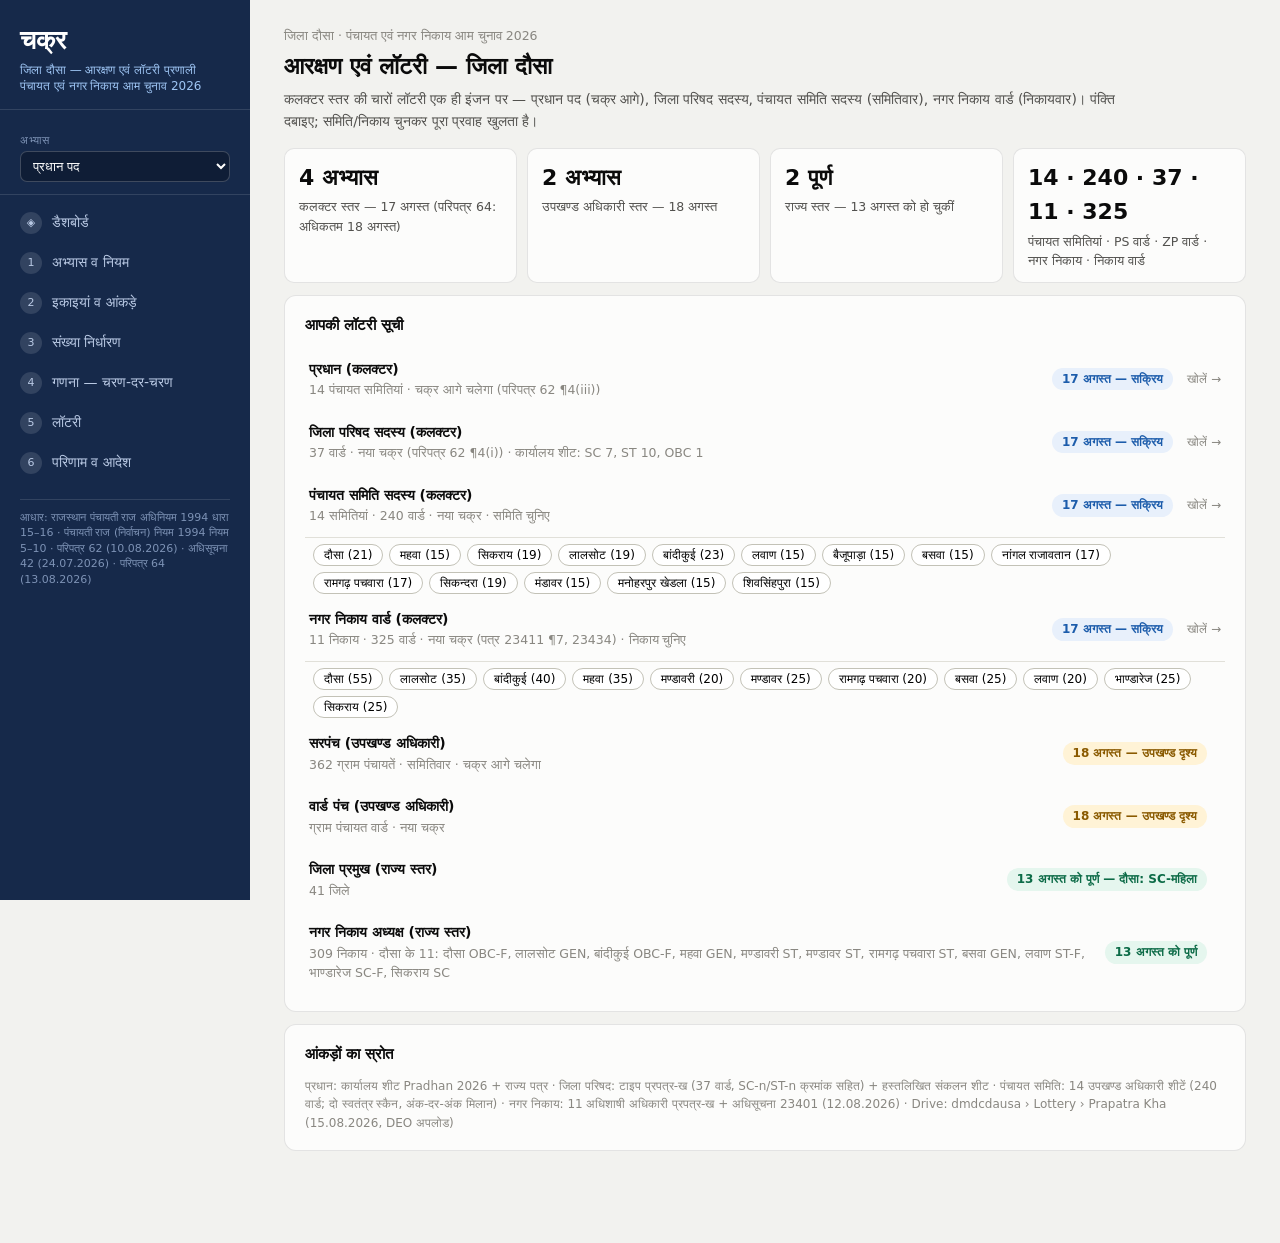
==== index.html @ bc1129dc "चक्र दौसा 2026 — published build v0.6 (mobile layout)" ====
<!DOCTYPE html>
<html lang="hi">
<head>
<meta charset="UTF-8">
<meta name="viewport" content="width=device-width, initial-scale=1.0">
<title>चक्र — जिला दौसा आरक्षण एवं लॉटरी प्रणाली</title>
<!-- build: v0.6 — tree.json (engine/) is the source of rules, declarations and step order; सरपंच tier (SDM, per समिति) with CSV import of the GP roster. Built from v0.5 by build-v0.6.py.
     v0.5 note: four Collector-level exercises on one engine: प्रधान (cycle continues) · जिला परिषद सदस्य · पंचायत समिति सदस्य (per समिति) · नगर निकाय वार्ड (per निकाय). Data block is generated from chakra/data/dausa by mockups/build-v0.5.py. Version deliberately not shown to officers. -->
<style>
  :root{--surface:#fcfcfb;--page:#f2f2ef;--ink:#0b0b0b;--ink2:#52514e;--muted:#898781;--grid:#e1e0d9;--base:#c3c2b7;--ring:rgba(11,11,11,.10);
    --s1:#2a78d6;--s2:#eb6834;--good:#0ca30c;--warn:#fab219;--crit:#d03b3b;--navy:#16294a}
  *{box-sizing:border-box;margin:0;padding:0}
  body{background:var(--page);color:var(--ink);font-family:system-ui,-apple-system,"Segoe UI","Noto Sans Devanagari",sans-serif;font-size:14.5px;line-height:1.55}
  .app{display:grid;grid-template-columns:250px 1fr;min-height:100vh}
  aside{background:var(--navy);color:#dbe7f8;padding:20px 0;position:sticky;top:0;height:100vh;overflow:auto}
  .brand{padding:0 20px 14px;border-bottom:1px solid rgba(255,255,255,.12);margin-bottom:10px}
  .brand .t{font-size:26px;font-weight:800;color:#fff}
  .brand .st{font-size:12px;color:#9ec5f4;margin-top:2px;line-height:1.35}
  .expick{padding:6px 20px 12px;border-bottom:1px solid rgba(255,255,255,.12);margin-bottom:8px}
  .expick label{display:block;font-size:10.5px;letter-spacing:.06em;color:#7d92b5;margin:6px 0 3px}
  .expick select{width:100%;background:#0f1d36;color:#fff;border:1px solid rgba(255,255,255,.2);border-radius:7px;padding:6px 8px;font-size:13px;font-family:inherit}
  .navstep{display:flex;gap:10px;align-items:center;width:100%;text-align:left;background:none;border:none;color:#b9c9e4;padding:9px 20px;font-size:14px;cursor:pointer;font-family:inherit}
  .navstep:hover{background:rgba(255,255,255,.06)}
  .navstep.active{background:rgba(255,255,255,.1);color:#fff;font-weight:650;border-right:3px solid #86b6ef}
  .navstep .num{width:22px;height:22px;border-radius:50%;background:rgba(255,255,255,.12);display:inline-flex;align-items:center;justify-content:center;font-size:11px;flex-shrink:0}
  aside .foot{margin:16px 20px 0;font-size:11px;color:#7d92b5;border-top:1px solid rgba(255,255,255,.12);padding-top:10px;line-height:1.4}
  main{padding:26px 34px 80px;max-width:1220px}
  .crumb{font-size:12.5px;color:var(--muted);margin-bottom:4px}
  h1{font-size:23px;font-weight:750;margin-bottom:4px}
  .pagesub{color:var(--ink2);font-size:14px;margin-bottom:16px;max-width:860px}
  .screen{display:none}.screen.on{display:block}
  .card{background:var(--surface);border:1px solid var(--ring);border-radius:12px;padding:18px 20px;margin:12px 0}
  .cardh{font-weight:700;font-size:15px;margin-bottom:10px;display:flex;align-items:center;gap:8px;flex-wrap:wrap}
  .btn{display:inline-flex;align-items:center;gap:6px;background:var(--navy);color:#fff;border:none;border-radius:8px;padding:9px 16px;font-size:14px;font-weight:600;cursor:pointer;font-family:inherit}
  .btn.sec{background:#fff;color:var(--ink);border:1px solid var(--base)}
  .btn.ghost{background:none;color:var(--muted);border:1px dashed var(--base);font-weight:500;font-size:12.5px;padding:6px 10px}
  .btn:disabled{opacity:.45;cursor:not-allowed}
  .chip{display:inline-block;font-size:12px;font-weight:650;border-radius:999px;padding:2px 10px;white-space:nowrap}
  .chip.ok{background:#e5f6ee;color:#0c6b47}.chip.warn{background:#fff3d6;color:#8a5a00}.chip.err{background:#fdeaea;color:#a32424}.chip.info{background:#e8f0fb;color:#1c5cab}.chip.grey{background:#ececea;color:#52514e}
  .cat{display:inline-block;font-size:11.5px;font-weight:700;border-radius:5px;padding:1px 7px}
  .cat.sc{background:#e8f0fb;color:#1c5cab}.cat.st{background:#e5f6ee;color:#0c6b47}.cat.obc{background:#fdeee5;color:#a63d10}.cat.gen{background:#eef0f2;color:#52514e}
  .cat.f{outline:2px solid #e87ba4;outline-offset:-2px}
  table{border-collapse:collapse;width:100%;font-size:13.5px}
  .tw{overflow-x:auto}
  th{text-align:left;font-size:11.5px;letter-spacing:.03em;color:var(--muted);font-weight:650;padding:8px 8px 5px;border-bottom:1px solid var(--base);white-space:nowrap}
  td{padding:7px 8px;border-bottom:1px solid var(--grid);vertical-align:top;font-variant-numeric:tabular-nums}
  tr:last-child td{border-bottom:none}
  .num{text-align:right;white-space:nowrap}
  td.sent{white-space:normal;min-width:220px;font-size:13px;color:var(--ink2)}
  .tiles{display:grid;grid-template-columns:repeat(auto-fit,minmax(170px,1fr));gap:10px;margin:10px 0}
  .tile{background:var(--surface);border:1px solid var(--ring);border-radius:10px;padding:12px 14px}
  .tile .v{font-size:22px;font-weight:750}.tile .l{font-size:12.5px;color:var(--ink2);margin-top:2px}
  .exrow{display:grid;grid-template-columns:1fr auto auto;gap:14px;align-items:center;padding:11px 4px;border-bottom:1px solid var(--grid);cursor:pointer}
  .exrow:hover{background:#f7f7f4}.exrow:last-child{border-bottom:none}
  .exrow .en{font-weight:650;font-size:14px}.exrow .ed{font-size:12.5px;color:var(--muted)}
  .sub{display:flex;flex-wrap:wrap;gap:6px;margin:6px 0 4px 8px}
  .sub button{background:#fff;border:1px solid var(--base);border-radius:999px;padding:3px 10px;font-size:12px;cursor:pointer;font-family:inherit}
  .sub button:hover{border-color:var(--s1);background:#e8f0fb}
  .grid2{display:grid;grid-template-columns:1fr 1fr;gap:14px}
  @media(max-width:900px){.grid2{grid-template-columns:1fr}}
  .radio{display:flex;gap:8px;flex-wrap:wrap;margin:8px 0}
  .radio label{border:1.5px solid var(--base);border-radius:8px;padding:7px 13px;font-size:13.5px;cursor:pointer;background:#fff}
  .radio input{margin-right:6px}
  .radio label.sel{border-color:var(--s1);background:#e8f0fb;font-weight:650}
  select.body{border:1px solid var(--base);border-radius:7px;padding:7px 10px;font-size:14px;font-family:inherit;min-width:220px;background:#fff}
  .rule{display:grid;grid-template-columns:1fr auto;gap:10px;padding:9px 0;border-bottom:1px solid var(--grid);font-size:14px}
  .rule:last-child{border-bottom:none}
  .rc{font-size:11px;color:var(--s1);font-weight:700;white-space:nowrap;background:#e8f0fb;border-radius:5px;padding:2px 7px;align-self:start}
  .decl{display:grid;grid-template-columns:auto 1fr auto;gap:10px;align-items:start;padding:10px 0;border-bottom:1px solid var(--grid);font-size:14px}
  .decl:last-child{border-bottom:none}
  .decl input{margin-top:4px;width:16px;height:16px}
  .decl .tag{font-size:11px;font-weight:700;border-radius:5px;padding:2px 7px;white-space:nowrap}
  .decl .tag.fixed{background:#e5f6ee;color:#0c6b47}.decl .tag.edit{background:#fff3d6;color:#8a5a00}.decl .tag.flag{background:#fdeaea;color:#a32424}
  .iinfo{display:inline-block;width:16px;height:16px;border-radius:50%;background:#e8f0fb;color:#1c5cab;font-size:11px;font-weight:800;text-align:center;line-height:16px;cursor:help;margin-left:4px}
  .banner{border-radius:10px;padding:12px 16px;font-size:14px;margin:10px 0}
  .banner.warn{background:#fff3d6;border:1px solid #f2d58a}.banner.info{background:#e8f0fb;border:1px solid #c4daf3}.banner.good{background:#e5f6ee;border:1px solid #bfe6d2}.banner.err{background:#fdeaea;border:1px solid #f0bcbc}
  .banner.big{font-size:16px;font-weight:650;padding:16px 20px;border-left:6px solid var(--s2)}
  .three{display:grid;grid-template-columns:1fr 1fr 1fr;gap:10px;margin:8px 0}
  .three .c{background:#fff;border:1px solid var(--ring);border-radius:8px;padding:10px 12px;text-align:center}
  .three .c b{display:block;font-size:22px}
  .three .c small{color:var(--muted)}
  details.calc{margin-top:8px;border-top:1px dashed var(--grid);padding-top:6px}
  details.calc summary{cursor:pointer;color:var(--s1);font-size:13px;font-weight:650;list-style:none}
  details.calc summary::before{content:"▸ "}details.calc[open] summary::before{content:"▾ "}
  table.trace{font-family:ui-monospace,SFMono-Regular,Menlo,monospace;font-size:12.3px;margin-top:8px}
  table.trace th{font-family:inherit}
  table.trace td.sym{font-weight:700;color:#1c5cab;white-space:nowrap}
  table.trace td.val{font-weight:750;text-align:right;white-space:nowrap}
  table.trace td.cl{font-family:system-ui,sans-serif;font-size:11px;color:var(--muted);white-space:nowrap}
  table.trace tr.sec td{background:#f3f3ef;font-family:system-ui,sans-serif;font-weight:700;font-size:11px;color:var(--ink2)}
  .player{display:grid;grid-template-columns:240px 1fr;gap:14px;align-items:start}
  .rail{background:var(--surface);border:1px solid var(--ring);border-radius:12px;padding:8px;position:sticky;top:12px}
  .rail button{display:flex;gap:8px;align-items:center;width:100%;text-align:left;background:none;border:none;padding:8px 10px;border-radius:8px;font-size:13px;color:var(--ink2);cursor:pointer;font-family:inherit}
  .rail button:hover{background:#f3f3ef}
  .rail button.cur{background:#e8f0fb;color:#1c5cab;font-weight:700}
  .rail .sn{width:22px;height:22px;border-radius:50%;background:#ececea;display:inline-flex;align-items:center;justify-content:center;font-size:10.5px;font-weight:700;flex-shrink:0}
  .rail button.cur .sn{background:#1c5cab;color:#fff}
  .rail .grp{font-size:10.5px;letter-spacing:.06em;color:var(--muted);padding:8px 10px 2px}
  .stage{background:var(--surface);border:1px solid var(--ring);border-radius:12px;padding:16px 18px}
  .stage .sh{display:flex;justify-content:space-between;align-items:baseline;gap:12px;flex-wrap:wrap}
  .stage .st1{font-weight:750;font-size:17px}
  .narr{font-size:15px;margin:8px 0 10px;padding:10px 14px;background:#f7f7f4;border-left:4px solid var(--s1);border-radius:0 8px 8px 0}
  .countline{display:flex;gap:16px;flex-wrap:wrap;font-size:13.5px;margin:8px 0 8px}
  .countline b{font-weight:750}
  .legend{display:flex;gap:10px;flex-wrap:wrap;align-items:center;font-size:12.5px;color:var(--ink2);margin:6px 0 10px;padding:8px 10px;border:1px dashed var(--grid);border-radius:8px}
  .legend .lt{font-weight:700;color:var(--muted);font-size:11px}
  .k{display:inline-flex;align-items:center;gap:4px;font-size:12px;font-weight:700;border-radius:5px;padding:2px 8px;white-space:nowrap;margin-right:4px}
  .k.excl{background:#ececea;color:#6b6a65}.k.sc{background:#e8f0fb;color:#1c5cab}.k.st{background:#e5f6ee;color:#0c6b47}.k.obc{background:#fdeee5;color:#a63d10}
  .k.w{background:#fbe9f0;color:#a12d5a}.k.w2{background:#fff;color:#a12d5a;border:1.5px dashed #a12d5a}.k.conf{background:#fff3d6;color:#8a5a00}.k.gen{background:#eef0f2;color:#52514e}.k.play{background:#fff;color:#52514e;border:1px solid var(--base)}
  tr.s-excl td{opacity:.42}tr.s-excl td.sent{opacity:1;color:var(--muted)}
  tr.s-sc td{background:#e8f0fb}tr.s-st td{background:#e5f6ee}tr.s-obc td{background:#fdeee5}tr.s-w td{background:#fbe9f0}tr.s-conf td{background:#fff3d6}
  td.hl{outline:2px solid var(--crit);outline-offset:-2px;border-radius:4px}
  .navbtns{display:flex;gap:10px;justify-content:space-between;margin:10px 0}
  .r8box{border:1px solid #f2d58a;background:#fff8e6;border-radius:10px;padding:10px 14px;margin:8px 0}
  .r8box p{font-size:14.5px;margin:4px 0}
  .collapse{font-size:13px;color:var(--muted);padding:8px;background:#f7f7f4;border-radius:8px;margin-top:6px}
  .drawcard{border:1px solid var(--ring);border-left:5px solid var(--s2);border-radius:0 12px 12px 0;background:var(--surface);padding:16px 18px;margin:12px 0}
  .drawcard.donecard{border-left-color:var(--good)}.drawcard.locked{opacity:.55}
  .drawh{display:flex;justify-content:space-between;align-items:baseline;gap:10px;flex-wrap:wrap}
  .drawh .dt{font-weight:750;font-size:16px}
  .pool{display:flex;flex-wrap:wrap;gap:8px;margin:8px 0}
  .chit{border:1.5px dashed var(--base);border-radius:8px;padding:8px 13px;font-size:14px;background:#fffdf5;cursor:pointer;font-family:inherit}
  .chit:hover{border-color:var(--s2);background:#fff3d6}
  .chit.drawn{border-style:solid;border-color:var(--good);background:#e5f6ee;font-weight:700;cursor:default}
  .chit.gone{opacity:.4;cursor:default}.chit:disabled{cursor:default}
  .undo{font-size:12px;color:var(--ink2);background:none;border:1px solid var(--base);border-radius:6px;padding:3px 8px;cursor:pointer;font-family:inherit}
  .order{background:#fff;border:1px solid var(--grid);border-radius:8px;padding:22px 26px;font-size:14px;line-height:1.85;margin:10px 0}
  .order h4{text-align:center;font-size:15px;margin-bottom:2px}.order .oc{text-align:center;font-size:12.5px;color:var(--ink2);margin-bottom:12px}
  td.pend{background:repeating-linear-gradient(135deg,#f0efec,#f0efec 6px,#fafaf8 6px,#fafaf8 12px);color:#6b6a65;font-style:italic}
  .stepbtns{display:flex;gap:10px;margin-top:18px}
  .mini{font-size:12px;color:var(--muted)}
  .toast{position:fixed;bottom:22px;right:22px;background:var(--navy);color:#fff;border-radius:10px;padding:11px 18px;font-size:13.5px;opacity:0;transition:opacity .25s;pointer-events:none;max-width:380px}
  .toast.on{opacity:1}
  input[type=number]{border:1px solid var(--base);border-radius:7px;padding:6px 9px;font-size:14px;width:74px;font-family:inherit;font-variant-numeric:tabular-nums}
  .qgrid{display:grid;grid-template-columns:repeat(auto-fit,minmax(200px,1fr));gap:12px}
  .qcat{border:1px solid var(--ring);border-radius:10px;padding:12px 14px;background:#fff}
  .qcat .qh{font-weight:700;font-size:14px;margin-bottom:8px}
  .qcat .qr{display:flex;justify-content:space-between;align-items:center;margin:6px 0;font-size:13px;color:var(--ink2);gap:8px}
  .rankcell{font-weight:700;color:#1c5cab}
  @media print{aside,.stepbtns,.btn,.navbtns,.rail{display:none!important}.app{display:block}main{padding:10px}td.pend{-webkit-print-color-adjust:exact;print-color-adjust:exact}}
  /* MOBILE-CSS */
  @media (max-width: 900px){
    .app{display:block}
    aside{position:static;height:auto;padding:12px 0 6px}
    aside .brand{padding:0 14px 8px}
    aside .foot{display:none}
    .expick{display:flex;gap:8px;padding:6px 14px 8px;flex-wrap:wrap}
    .expick label{display:none}
    .expick select{width:auto;flex:1;min-width:140px}
    .navstep{display:inline-flex;width:auto;padding:6px 10px;font-size:13px}
    .navstep .num{width:18px;height:18px;font-size:10px}
    main{padding:14px 12px 60px;max-width:none}
    h1{font-size:19px}
    .player{grid-template-columns:1fr}
    .rail{position:static;display:flex;overflow-x:auto;gap:4px;padding:6px}
    .rail .grp{display:none}
    .rail button{white-space:nowrap;padding:6px 8px;font-size:12px}
    .grid2,.three{grid-template-columns:1fr}
    .tiles{grid-template-columns:1fr 1fr}
    table{font-size:12.5px}
    .drawh .dt{font-size:14.5px}
    .chit{padding:8px 10px;font-size:13px}
    .navbtns{gap:6px}
  }
</style>
</head>
<body>
<div class="app">
<aside>
  <div class="brand"><div class="t">चक्र</div><div class="st">जिला दौसा — आरक्षण एवं लॉटरी प्रणाली<br>पंचायत एवं नगर निकाय आम चुनाव 2026</div></div>
  <div class="expick">
    <label>अभ्यास</label><select id="tierSel"></select>
    <label id="bodyLbl">निकाय / समिति</label><select id="bodySel"></select>
  </div>
  <button class="navstep" data-s="dash"><span class="num">◈</span>डैशबोर्ड</button>
  <button class="navstep" data-s="setup"><span class="num">1</span>अभ्यास व नियम</button>
  <button class="navstep" data-s="units"><span class="num">2</span>इकाइयां व आंकड़े</button>
  <button class="navstep" data-s="quota"><span class="num">3</span>संख्या निर्धारण</button>
  <button class="navstep" data-s="compute"><span class="num">4</span>गणना — चरण-दर-चरण</button>
  <button class="navstep" data-s="lottery"><span class="num">5</span>लॉटरी</button>
  <button class="navstep" data-s="order"><span class="num">6</span>परिणाम व आदेश</button>
  <div class="foot" id="foot"></div>
</aside>
<main>

<!-- ═══ डैशबोर्ड ═══ -->
<section class="screen on" id="s-dash">
  <div class="crumb">जिला दौसा · पंचायत एवं नगर निकाय आम चुनाव 2026</div>
  <h1>आरक्षण एवं लॉटरी — जिला दौसा</h1>
  <p class="pagesub">कलक्टर स्तर की चारों लॉटरी एक ही इंजन पर — प्रधान पद (चक्र आगे), जिला परिषद सदस्य, पंचायत समिति सदस्य (समितिवार), नगर निकाय वार्ड (निकायवार)। पंक्ति दबाइए; समिति/निकाय चुनकर पूरा प्रवाह खुलता है।</p>
  <div class="tiles">
    <div class="tile"><div class="v">4 अभ्यास</div><div class="l">कलक्टर स्तर — 17 अगस्त (परिपत्र 64: अधिकतम 18 अगस्त)</div></div>
    <div class="tile"><div class="v">2 अभ्यास</div><div class="l">उपखण्ड अधिकारी स्तर — 18 अगस्त</div></div>
    <div class="tile"><div class="v">2 पूर्ण</div><div class="l">राज्य स्तर — 13 अगस्त को हो चुकीं</div></div>
    <div class="tile"><div class="v" id="tileCounts">—</div><div class="l">पंचायत समितियां · PS वार्ड · ZP वार्ड · नगर निकाय · निकाय वार्ड</div></div>
  </div>
  <div class="card"><div class="cardh">आपकी लॉटरी सूची</div><div id="exlist"></div></div>
  <div class="card"><div class="cardh">आंकड़ों का स्रोत</div>
    <div class="mini" id="srcNote"></div>
  </div>
</section>

<!-- ═══ अभ्यास व नियम ═══ -->
<section class="screen" id="s-setup">
  <div class="crumb" data-crumb></div>
  <h1>1 · अभ्यास व लागू नियम</h1>
  <p class="pagesub">अभ्यास चुनिए। लागू नियम नीचे हैं; जहां नियम मौन है वहां अधिकारी की पुष्टि आवश्यक है।</p>
  <div class="grid2">
    <div class="card"><div class="cardh">अभ्यास</div>
      <div class="radio" id="tierRadio"></div>
      <div id="bodyPick" style="margin-top:8px"></div>
      <div class="mini" id="exMeta" style="margin-top:8px"></div>
    </div>
    <div class="card"><div class="cardh">इस अभ्यास पर लागू नियम</div><div id="ruleList"></div></div>
  </div>
  <div class="card"><div class="cardh">अधिकारी की पुष्टि <span class="chip warn">जहां नियम मौन है, वहां अधिकारी की लिखित व्याख्या कार्यवाही में छपती है</span></div>
    <div id="declList"></div>
    <div class="mini" style="margin-top:8px" id="declNote"></div>
  </div>
  <div class="stepbtns"><button class="btn" id="goUnits" data-go="units" disabled>आगे बढ़ें → इकाइयां व आंकड़े</button></div>
</section>

<!-- ═══ इकाइयां ═══ -->
<section class="screen" id="s-units">
  <div class="crumb" data-crumb></div>
  <h1 id="unitsH1">2 · इकाइयां</h1>
  <p class="pagesub" id="unitsSub"></p>
  <div class="card">
    <div class="legend" id="unitsLegend"></div>
    <div id="importPanel"></div><div class="tw"><table id="unitsTable"></table></div>
  </div>
  <div class="card"><div class="cardh">डेटा जांच <span id="valsum"></span></div><div id="valbanner"></div>
    <details class="calc"><summary>तकनीकी जांच देखें</summary><div id="valrows"></div></details></div>
  <div class="stepbtns"><button class="btn" data-go="quota">आगे बढ़ें → संख्या निर्धारण</button></div>
</section>

<!-- ═══ संख्या ═══ -->
<section class="screen" id="s-quota">
  <div class="crumb" data-crumb></div>
  <h1>3 · संख्या निर्धारण</h1>
  <p class="pagesub" id="quotaSub"></p>
  <div id="qbanner"></div>
  <div class="card"><div class="cardh" id="qInHead">मिलान हेतु प्राप्त संख्याएं (यदि हों)</div>
    <div class="qgrid" id="qInputs"></div></div>
  <div class="card"><div class="cardh" id="qTableHead">पदों का वर्गीकरण — नियम से</div>
    <div class="tw"><table id="qtable"></table></div>
    <div id="qnotes"></div>
  </div>
  <div class="stepbtns"><button class="btn" data-go="compute">गणना देखें → चरण-दर-चरण</button></div>
</section>

<!-- ═══ गणना ═══ -->
<section class="screen" id="s-compute">
  <div class="crumb" data-crumb></div>
  <h1>4 · गणना — हर चरण में एक नियम</h1>
  <p class="pagesub">हर चरण में एक नियम लगता है; हर पंक्ति के सामने उसकी स्थिति।</p>
  <div class="player">
    <div class="rail" id="rail"></div>
    <div>
      <div class="navbtns"><button class="btn sec" id="prevStep">◂ पिछला</button><label class="mini"><input type="checkbox" id="auditAll"> सभी चरणों में गणना विस्तार खुला रखें (ऑडिट)</label><button class="btn sec" id="nextStep">अगला ▸</button></div>
      <div class="stage" id="stage"></div>
      <div class="navbtns"><button class="btn sec" id="prevStep2">◂ पिछला</button><button class="btn sec" id="nextStep2">अगला ▸</button></div>
    </div>
  </div>
  <div class="stepbtns"><button class="btn" data-go="lottery">चिट सूचियां फ़्रीज़ करें → लॉटरी</button></div>
</section>

<!-- ═══ लॉटरी ═══ -->
<section class="screen" id="s-lottery">
  <div class="crumb" data-crumb></div>
  <h1>5 · लॉटरी</h1>
  <p class="pagesub" id="lotSub">निकली हुई पर्ची दबाइए। क्रम: पहले OBC, फिर महिला पद।</p>
  <div class="banner info" id="lotBanner"></div>
  <div class="card"><div class="cardh">लॉटरी दिवस सामग्री</div>
    <div style="display:flex;gap:10px;flex-wrap:wrap;align-items:center">
      <button class="btn sec" data-toast="हर चिट सूची की क्रमांकित पर्चियां">🖨 पर्चियां छापें</button>
      <button class="btn sec" id="noticeBtn">✉ सूचना</button>
      <button class="btn sec" data-toast="कार्यवाही विवरण — अधिकारी की पुष्टियां, उपस्थिति, विडियोग्राफी सहित">📋 कार्यवाही प्रारूप</button>
      <span style="flex:1"></span>
      <button class="btn ghost" id="resetDraws">अभ्यास रीसेट (टाइप कर पुष्टि)</button>
    </div></div>
  <div id="drawArea"></div>
  <div class="stepbtns"><button class="btn" id="toOrder" data-go="order" disabled>सभी लॉटरी दर्ज → परिणाम</button></div>
</section>

<!-- ═══ आदेश ═══ -->
<section class="screen" id="s-order">
  <div class="crumb" data-crumb></div>
  <h1>6 · परिणाम व आदेश</h1>
  <div id="orderBanner"></div>
  <div class="card"><div class="cardh">वर्गवार सार <span id="orderStatus"></span></div><div class="tw"><table id="catTable"></table></div></div>
  <div class="card"><div class="cardh" id="resHead">आरक्षण परिणाम</div><div class="tw"><table id="resultTable"></table></div><div class="mini">धारीदार = लॉटरी बाकी।</div></div>
  <div class="card"><div class="cardh">प्रारूप आदेश (स्वतः तैयार)</div><div class="order" id="orderText"></div>
    <div style="display:flex;gap:10px;flex-wrap:wrap">
      <button class="btn sec" id="printBtn">🖨 छापें / PDF</button>
      <button class="btn sec" data-toast="परिणाम तालिका प्रपत्र में">⬇ Excel</button>
      <button class="btn sec" data-toast="ऑडिट फ़ाइल — इनपुट, गणना, सूचियां, पुष्टियां, लॉटरी लॉग">⬇ ऑडिट फ़ाइल</button>
    </div></div>
</section>
</main></div>
<div class="toast" id="toast"></div>

<script>
"use strict";
/* ═══ DATA — generated by build-v0.5.py from chakra/data/dausa (cell-faithful from the office sheets; do not hand-edit) ═══ */
/*DATA-BEGIN*/
const DATA = {"sources":"प्रधान: कार्यालय शीट Pradhan 2026 + राज्य पत्र · जिला परिषद: टाइप प्रपत्र-ख (37 वार्ड, SC-n/ST-n क्रमांक सहित) + हस्तलिखित संकलन शीट · पंचायत समिति: 14 उपखण्ड अधिकारी शीटें (240 वार्ड; दो स्वतंत्र स्कैन, अंक-दर-अंक मिलान) · नगर निकाय: 11 अधिशाषी अधिकारी प्रपत्र-ख + अधिसूचना 23401 (12.08.2026) · Drive: dmdcdausa › Lottery › Prapatra Kha (15.08.2026, DEO अपलोड)","pradhan":{"years":[1995,2000,2005,2010,2015,2020],"units":[{"id":1,"n":"दौसा","est":1995,"w":21,"pop":135610,"sc":30548,"st":31674,"h":["OBC-F","ST","SC","OBC-F","SC","GEN"]},{"id":2,"n":"महवा","est":1995,"w":15,"pop":78642,"sc":19978,"st":19513,"h":["SC","GEN-F","OBC","ST","GEN","GEN-F"]},{"id":3,"n":"सिकराय","est":1995,"w":19,"pop":125361,"sc":24760,"st":41949,"h":["GEN","SC","ST-F","GEN","OBC-F","GEN-F"]},{"id":4,"n":"लालसोट","est":1995,"w":19,"pop":127342,"sc":31261,"st":34931,"h":["ST","OBC-F","GEN-F","SC","GEN-F","GEN"]},{"id":5,"n":"बांदीकुई","est":1995,"w":23,"pop":147970,"sc":27142,"st":18665,"h":["GEN-F","GEN","GEN","GEN-F","ST-F","GEN-F"]},{"id":6,"n":"लवाण","est":2015,"w":15,"pop":48697,"sc":14453,"st":11540,"h":["X","X","X","X","ST","SC-F"]},{"id":7,"n":"बैजूपाड़ा","est":2020,"w":15,"pop":56907,"sc":10004,"st":29388,"h":["X","X","X","X","X","OBC"]},{"id":8,"n":"बसवा","est":2020,"w":15,"pop":66220,"sc":11736,"st":19087,"h":["X","X","X","X","X","GEN"]},{"id":9,"n":"नांगल राजावतान","est":2020,"w":17,"pop":104983,"sc":21147,"st":57053,"h":["X","X","X","X","X","ST"]},{"id":10,"n":"रामगढ़ पचवारा","est":2020,"w":17,"pop":106707,"sc":20495,"st":53290,"h":["X","X","X","X","X","ST-F"]},{"id":11,"n":"सिकन्दरा","est":2020,"w":19,"pop":119185,"sc":29677,"st":17311,"h":["X","X","X","X","X","SC"]},{"id":12,"n":"मंडावर","est":2025,"w":15,"pop":50889,"sc":10812,"st":17302,"h":["X","X","X","X","X","X"]},{"id":13,"n":"मनोहरपुर खेडला","est":2025,"w":15,"pop":74233,"sc":19633,"st":11911,"h":["X","X","X","X","X","X"]},{"id":14,"n":"शिवसिंहपुरा","est":2025,"w":15,"pop":62289,"sc":12568,"st":34558,"h":["X","X","X","X","X","X"]}],"quota":{"sc":2,"st":4,"obc":1,"scW":1,"stW":2,"obcW":0,"genW":3}},"zp":{"wards":[{"no":1,"pop":32969,"sc":6905,"st":5220,"scp":20.94,"stp":15.83,"rk":{}},{"no":2,"pop":35587,"sc":11840,"st":7395,"scp":33.27,"stp":20.78,"rk":{"sc":"SC-1"}},{"no":3,"pop":38501,"sc":7081,"st":19277,"scp":18.39,"stp":50.07,"rk":{"st":"ST-8"}},{"no":4,"pop":34225,"sc":7943,"st":19039,"scp":23.21,"stp":55.63,"rk":{"st":"ST-4"}},{"no":5,"pop":30326,"sc":6023,"st":15927,"scp":19.86,"stp":52.52,"rk":{"st":"ST-5"}},{"no":6,"pop":35974,"sc":6830,"st":18324,"scp":18.99,"stp":50.94,"rk":{"st":"ST-7"}},{"no":7,"pop":34261,"sc":8095,"st":15312,"scp":23.63,"stp":44.69,"rk":{"st":"ST-10"}},{"no":8,"pop":29500,"sc":5583,"st":17562,"scp":18.93,"stp":59.53,"rk":{"st":"ST-2"}},{"no":9,"pop":30596,"sc":9145,"st":12468,"scp":29.89,"stp":40.75,"rk":{"sc":"SC-2"}},{"no":10,"pop":29148,"sc":5870,"st":12026,"scp":20.14,"stp":41.26,"rk":{}},{"no":11,"pop":30273,"sc":7972,"st":7185,"scp":26.33,"stp":23.73,"rk":{"sc":"SC-5"}},{"no":12,"pop":35853,"sc":7164,"st":4936,"scp":19.98,"stp":13.77,"rk":{}},{"no":13,"pop":40407,"sc":7642,"st":19039,"scp":18.91,"stp":47.12,"rk":{"st":"ST-9"}},{"no":14,"pop":37710,"sc":7282,"st":19547,"scp":19.31,"stp":51.84,"rk":{"st":"ST-6"}},{"no":15,"pop":40208,"sc":8715,"st":4218,"scp":21.67,"stp":10.49,"rk":{}},{"no":16,"pop":32713,"sc":7976,"st":6662,"scp":24.38,"stp":20.36,"rk":{}},{"no":17,"pop":33312,"sc":7683,"st":9816,"scp":23.06,"stp":29.47,"rk":{}},{"no":18,"pop":35979,"sc":8454,"st":1945,"scp":23.5,"stp":5.41,"rk":{}},{"no":19,"pop":37189,"sc":9999,"st":9053,"scp":26.89,"stp":24.34,"rk":{"sc":"SC-4"}},{"no":20,"pop":35153,"sc":7200,"st":4226,"scp":20.48,"stp":12.02,"rk":{}},{"no":21,"pop":37032,"sc":7135,"st":9602,"scp":19.27,"stp":25.93,"rk":{}},{"no":22,"pop":35064,"sc":8447,"st":12685,"scp":24.09,"stp":36.18,"rk":{}},{"no":23,"pop":28171,"sc":5126,"st":16920,"scp":18.2,"stp":60.06,"rk":{"st":"ST-1"}},{"no":24,"pop":43623,"sc":12161,"st":2219,"scp":27.88,"stp":5.09,"rk":{"sc":"SC-3"}},{"no":25,"pop":37039,"sc":9224,"st":9692,"scp":24.9,"stp":26.17,"rk":{}},{"no":26,"pop":29968,"sc":7525,"st":10419,"scp":25.11,"stp":34.77,"rk":{}},{"no":27,"pop":34788,"sc":8947,"st":6502,"scp":25.72,"stp":18.69,"rk":{"sc":"SC-6"}},{"no":28,"pop":38101,"sc":9717,"st":14057,"scp":25.5,"stp":36.89,"rk":{"sc":"SC-7"}},{"no":29,"pop":35121,"sc":6738,"st":11424,"scp":19.19,"stp":32.53,"rk":{}},{"no":30,"pop":31471,"sc":4229,"st":17966,"scp":13.44,"stp":57.09,"rk":{"st":"ST-3"}},{"no":31,"pop":36370,"sc":5705,"st":10059,"scp":15.69,"stp":27.66,"rk":{}},{"no":32,"pop":32395,"sc":4558,"st":2806,"scp":14.07,"stp":8.66,"rk":{}},{"no":33,"pop":39150,"sc":9834,"st":3201,"scp":25.12,"stp":8.18,"rk":{}},{"no":34,"pop":39101,"sc":6425,"st":8484,"scp":16.43,"stp":21.7,"rk":{}},{"no":35,"pop":39616,"sc":7028,"st":4645,"scp":17.74,"stp":11.73,"rk":{}},{"no":36,"pop":38118,"sc":7214,"st":14392,"scp":18.93,"stp":37.76,"rk":{}},{"no":37,"pop":40023,"sc":8799,"st":13922,"scp":21.98,"stp":34.78,"rk":{}}],"totals":{"pop":1305035,"sc":284214,"st":398172,"note":"टाइप शीट का योग (पृष्ठ 2); हस्तलिखित संकलन शीट (पृष्ठ 3–4) में वार्ड 15/16/21/35/37 सुधार सहित वही योग"},"sheet":{"sc":7,"scOpen":4,"scW":3,"st":10,"stOpen":5,"stW":5,"obc":1,"obcOpen":1,"obcW":0,"gen":19,"genOpen":10,"genW":9},"notes":["हस्तलिखित संकलन शीट (पृष्ठ 3–4) में वार्ड 15 (44186→40208, SC 9520→8715, ST 4232→4218), 16 (32703→32713), 21 (33054→37032, SC 6330→7135, ST 9588→9602), 35 (SC 7071→7028), 37 (40033→40023) हाथ से सुधारे गए; टाइप शीट में सुधरे अंक हैं","वार्ड 32 SC: टाइप शीट 4558 (14.07% ✓), हस्तलिखित शीट 4515 — टाइप शीट का योग 284214 = महायोग, इसलिए 4558 लिया; किसी सूची पर प्रभाव नहीं (SC सूची में क्रम ~30)","शीर्षक: SC 7 (4/3), ST 10 (5/5), OBC 1 (1/0), सामान्य 19 (10/9) — महिला-योग 17; नियम 6(2)/7(9) से 19 (सामान्य-म 11): स्क्रीन 3 पर मिलान"]},"ps":[{"id":"PS-01","n":"दौसा","wards":[{"no":1,"pop":7213,"sc":1372,"st":511,"scp":19.02,"stp":7.08},{"no":2,"pop":4332,"sc":1966,"st":1198,"scp":45.38,"stp":27.65},{"no":3,"pop":7167,"sc":431,"st":2374,"scp":6.01,"stp":33.12},{"no":4,"pop":4954,"sc":625,"st":1390,"scp":12.62,"stp":28.06},{"no":5,"pop":7510,"sc":1909,"st":1752,"scp":25.42,"stp":23.33},{"no":6,"pop":6559,"sc":1712,"st":538,"scp":26.1,"stp":8.2},{"no":7,"pop":5279,"sc":1695,"st":211,"scp":32.11,"stp":4.0},{"no":8,"pop":7752,"sc":1629,"st":1726,"scp":21.01,"stp":22.27},{"no":9,"pop":5086,"sc":899,"st":1430,"scp":17.68,"stp":28.12},{"no":10,"pop":6528,"sc":1812,"st":2473,"scp":27.76,"stp":37.88},{"no":11,"pop":5260,"sc":833,"st":30,"scp":15.84,"stp":0.57},{"no":12,"pop":5022,"sc":624,"st":3178,"scp":12.43,"stp":63.28},{"no":13,"pop":7466,"sc":1934,"st":696,"scp":25.9,"stp":9.32},{"no":14,"pop":8369,"sc":2025,"st":339,"scp":24.2,"stp":4.05},{"no":15,"pop":5698,"sc":1204,"st":3520,"scp":21.13,"stp":61.78},{"no":16,"pop":6270,"sc":1304,"st":2756,"scp":20.8,"stp":43.96},{"no":17,"pop":6579,"sc":2083,"st":625,"scp":31.66,"stp":9.5},{"no":18,"pop":6977,"sc":2175,"st":259,"scp":31.17,"stp":3.71},{"no":19,"pop":7934,"sc":2060,"st":1180,"scp":25.96,"stp":14.87},{"no":20,"pop":8564,"sc":1313,"st":2831,"scp":15.33,"stp":33.06},{"no":21,"pop":5091,"sc":943,"st":2657,"scp":18.52,"stp":52.19}],"totals":{"pop":135610,"sc":30548,"st":31674,"note":"शीट की Total पंक्ति = प्रधान इकाई-सूची"}},{"id":"PS-02","n":"महवा","wards":[{"no":1,"pop":5185,"sc":1458,"st":688,"scp":28.12,"stp":13.27},{"no":2,"pop":4751,"sc":1647,"st":947,"scp":34.67,"stp":19.93},{"no":3,"pop":4310,"sc":999,"st":2671,"scp":23.18,"stp":61.97},{"no":4,"pop":7825,"sc":1488,"st":472,"scp":19.02,"stp":6.03},{"no":5,"pop":4408,"sc":1041,"st":2074,"scp":23.62,"stp":47.05},{"no":6,"pop":6429,"sc":1752,"st":0,"scp":27.25,"stp":0.0},{"no":7,"pop":4003,"sc":1797,"st":524,"scp":44.89,"stp":13.09},{"no":8,"pop":5518,"sc":1293,"st":2338,"scp":23.43,"stp":42.37},{"no":9,"pop":3904,"sc":907,"st":2340,"scp":23.23,"stp":59.94},{"no":10,"pop":4996,"sc":878,"st":1551,"scp":17.57,"stp":31.04},{"no":11,"pop":5246,"sc":1573,"st":831,"scp":29.98,"stp":15.84},{"no":12,"pop":4623,"sc":687,"st":1329,"scp":14.86,"stp":28.75},{"no":13,"pop":5196,"sc":952,"st":236,"scp":18.32,"stp":4.54},{"no":14,"pop":6018,"sc":2009,"st":1783,"scp":33.38,"stp":29.63},{"no":15,"pop":6230,"sc":1497,"st":1729,"scp":24.03,"stp":27.75}],"totals":{"pop":78642,"sc":19978,"st":19513,"note":"शीट की Total पंक्ति = प्रधान इकाई-सूची"}},{"id":"PS-03","n":"सिकराय","wards":[{"no":1,"pop":6685,"sc":1422,"st":851,"scp":21.27,"stp":12.73},{"no":2,"pop":5045,"sc":1428,"st":1464,"scp":28.31,"stp":29.02},{"no":3,"pop":13712,"sc":2513,"st":421,"scp":18.33,"stp":3.07},{"no":4,"pop":3079,"sc":698,"st":2105,"scp":22.67,"stp":68.37},{"no":5,"pop":4629,"sc":1307,"st":2421,"scp":28.24,"stp":52.3},{"no":6,"pop":3899,"sc":324,"st":3159,"scp":8.31,"stp":81.02},{"no":7,"pop":6980,"sc":2139,"st":3456,"scp":30.64,"stp":49.51},{"no":8,"pop":6325,"sc":1162,"st":2507,"scp":18.37,"stp":39.64},{"no":9,"pop":10315,"sc":916,"st":871,"scp":8.88,"stp":8.44},{"no":10,"pop":7888,"sc":803,"st":5693,"scp":10.18,"stp":72.17},{"no":11,"pop":5329,"sc":1092,"st":2824,"scp":20.49,"stp":52.99},{"no":12,"pop":6038,"sc":1960,"st":14,"scp":32.46,"stp":0.23},{"no":13,"pop":3315,"sc":642,"st":1402,"scp":19.37,"stp":42.29},{"no":14,"pop":8528,"sc":1100,"st":4450,"scp":12.9,"stp":52.18},{"no":15,"pop":4871,"sc":819,"st":3496,"scp":16.81,"stp":71.77},{"no":16,"pop":7934,"sc":1686,"st":3559,"scp":21.25,"stp":44.86},{"no":17,"pop":8880,"sc":2883,"st":2630,"scp":32.47,"stp":29.62},{"no":18,"pop":5001,"sc":1377,"st":0,"scp":27.53,"stp":0.0},{"no":19,"pop":6908,"sc":489,"st":626,"scp":7.08,"stp":9.06}],"totals":{"pop":125361,"sc":24760,"st":41949,"note":"शीट की Total पंक्ति = प्रधान इकाई-सूची"}},{"id":"PS-04","n":"लालसोट","wards":[{"no":1,"pop":13342,"sc":3730,"st":52,"scp":27.96,"stp":0.39},{"no":2,"pop":5700,"sc":2172,"st":586,"scp":38.11,"stp":10.28},{"no":3,"pop":8231,"sc":2081,"st":4403,"scp":25.28,"stp":53.49},{"no":4,"pop":8254,"sc":3366,"st":2826,"scp":40.78,"stp":34.24},{"no":5,"pop":5806,"sc":1299,"st":1143,"scp":22.37,"stp":19.69},{"no":6,"pop":9057,"sc":3244,"st":3208,"scp":35.82,"stp":35.42},{"no":7,"pop":7577,"sc":1560,"st":3020,"scp":20.59,"stp":39.86},{"no":8,"pop":4933,"sc":1254,"st":2659,"scp":25.42,"stp":53.9},{"no":9,"pop":4886,"sc":930,"st":2450,"scp":19.03,"stp":50.14},{"no":10,"pop":7540,"sc":1083,"st":2552,"scp":14.36,"stp":33.85},{"no":11,"pop":4212,"sc":1043,"st":1345,"scp":24.76,"stp":31.93},{"no":12,"pop":5982,"sc":1779,"st":1582,"scp":29.74,"stp":26.45},{"no":13,"pop":6881,"sc":1282,"st":1861,"scp":18.63,"stp":27.05},{"no":14,"pop":6309,"sc":1670,"st":1961,"scp":26.47,"stp":31.08},{"no":15,"pop":6121,"sc":1334,"st":399,"scp":21.79,"stp":6.52},{"no":16,"pop":6064,"sc":682,"st":742,"scp":11.25,"stp":12.24},{"no":17,"pop":4325,"sc":496,"st":1340,"scp":11.47,"stp":30.98},{"no":18,"pop":8005,"sc":1365,"st":1579,"scp":17.05,"stp":19.73},{"no":19,"pop":4117,"sc":891,"st":1223,"scp":21.64,"stp":29.71}],"totals":{"pop":127342,"sc":31261,"st":34931,"note":"शीट की Total पंक्ति = प्रधान इकाई-सूची"}},{"id":"PS-05","n":"बांदीकुई","wards":[{"no":1,"pop":5444,"sc":612,"st":3051,"scp":11.24,"stp":56.04},{"no":2,"pop":6587,"sc":1747,"st":1612,"scp":26.52,"stp":24.47},{"no":3,"pop":6172,"sc":2474,"st":1456,"scp":40.08,"stp":23.59},{"no":4,"pop":7517,"sc":1197,"st":2273,"scp":15.92,"stp":30.24},{"no":5,"pop":9456,"sc":1770,"st":706,"scp":18.72,"stp":7.47},{"no":6,"pop":5487,"sc":311,"st":8,"scp":5.67,"stp":0.15},{"no":7,"pop":6691,"sc":1867,"st":537,"scp":27.9,"stp":8.03},{"no":8,"pop":6478,"sc":1528,"st":1131,"scp":23.59,"stp":17.46},{"no":9,"pop":5381,"sc":532,"st":45,"scp":9.89,"stp":0.84},{"no":10,"pop":5938,"sc":1179,"st":55,"scp":19.86,"stp":0.93},{"no":11,"pop":6896,"sc":2420,"st":473,"scp":35.09,"stp":6.86},{"no":12,"pop":6311,"sc":1465,"st":449,"scp":23.21,"stp":7.11},{"no":13,"pop":4753,"sc":601,"st":40,"scp":12.64,"stp":0.84},{"no":14,"pop":7122,"sc":972,"st":164,"scp":13.65,"stp":2.3},{"no":15,"pop":8675,"sc":2046,"st":21,"scp":23.59,"stp":0.24},{"no":16,"pop":5142,"sc":100,"st":45,"scp":1.94,"stp":0.88},{"no":17,"pop":6345,"sc":500,"st":133,"scp":7.88,"stp":2.1},{"no":18,"pop":5898,"sc":1133,"st":1423,"scp":19.21,"stp":24.13},{"no":19,"pop":7936,"sc":1376,"st":289,"scp":17.34,"stp":3.64},{"no":20,"pop":6154,"sc":662,"st":2306,"scp":10.76,"stp":37.47},{"no":21,"pop":5923,"sc":907,"st":576,"scp":15.31,"stp":9.72},{"no":22,"pop":5989,"sc":984,"st":1579,"scp":16.43,"stp":26.37},{"no":23,"pop":5675,"sc":759,"st":293,"scp":13.37,"stp":5.16}],"totals":{"pop":147970,"sc":27142,"st":18665,"note":"शीट की Total पंक्ति = प्रधान इकाई-सूची"}},{"id":"PS-06","n":"लवाण","wards":[{"no":1,"pop":2315,"sc":131,"st":718,"scp":5.66,"stp":31.02},{"no":2,"pop":3375,"sc":442,"st":1986,"scp":13.1,"stp":58.84},{"no":3,"pop":2549,"sc":618,"st":274,"scp":24.24,"stp":10.75},{"no":4,"pop":3506,"sc":458,"st":465,"scp":13.06,"stp":13.26},{"no":5,"pop":2392,"sc":716,"st":1351,"scp":29.93,"stp":56.48},{"no":6,"pop":3000,"sc":391,"st":2190,"scp":13.03,"stp":73.0},{"no":7,"pop":2828,"sc":363,"st":338,"scp":12.84,"stp":11.95},{"no":8,"pop":2315,"sc":690,"st":192,"scp":29.81,"stp":8.29},{"no":9,"pop":2178,"sc":1284,"st":137,"scp":58.95,"stp":6.29},{"no":10,"pop":4048,"sc":1495,"st":906,"scp":36.93,"stp":22.38},{"no":11,"pop":2390,"sc":627,"st":710,"scp":26.23,"stp":29.71},{"no":12,"pop":4254,"sc":2032,"st":203,"scp":47.77,"stp":4.77},{"no":13,"pop":3752,"sc":2200,"st":338,"scp":58.64,"stp":9.01},{"no":14,"pop":4812,"sc":1569,"st":306,"scp":32.61,"stp":6.36},{"no":15,"pop":4983,"sc":1437,"st":1426,"scp":28.84,"stp":28.62}],"totals":{"pop":48697,"sc":14453,"st":11540,"note":"शीट की Total पंक्ति = प्रधान इकाई-सूची"}},{"id":"PS-07","n":"बैजूपाड़ा","wards":[{"no":1,"pop":3778,"sc":572,"st":1613,"scp":15.14,"stp":42.69},{"no":2,"pop":3167,"sc":1092,"st":1116,"scp":34.48,"stp":35.24},{"no":3,"pop":5026,"sc":772,"st":2821,"scp":15.36,"stp":56.13},{"no":4,"pop":3925,"sc":828,"st":2302,"scp":21.1,"stp":58.65},{"no":5,"pop":2916,"sc":543,"st":1572,"scp":18.62,"stp":53.91},{"no":6,"pop":3719,"sc":515,"st":1961,"scp":13.85,"stp":52.73},{"no":7,"pop":4313,"sc":1024,"st":1460,"scp":23.74,"stp":33.85},{"no":8,"pop":4558,"sc":561,"st":1953,"scp":12.31,"stp":42.85},{"no":9,"pop":4093,"sc":860,"st":2195,"scp":21.01,"stp":53.63},{"no":10,"pop":3909,"sc":426,"st":2387,"scp":10.9,"stp":61.06},{"no":11,"pop":2918,"sc":292,"st":2079,"scp":10.01,"stp":71.25},{"no":12,"pop":4262,"sc":244,"st":3048,"scp":5.73,"stp":71.52},{"no":13,"pop":2392,"sc":50,"st":2023,"scp":2.09,"stp":84.57},{"no":14,"pop":3977,"sc":1009,"st":1737,"scp":25.37,"stp":43.68},{"no":15,"pop":3954,"sc":1216,"st":1121,"scp":30.75,"stp":28.35}],"totals":{"pop":56907,"sc":10004,"st":29388,"note":"शीट की Total पंक्ति = प्रधान इकाई-सूची"}},{"id":"PS-08","n":"बसवा","wards":[{"no":1,"pop":2995,"sc":709,"st":1097,"scp":23.67,"stp":36.63},{"no":2,"pop":4350,"sc":859,"st":900,"scp":19.75,"stp":20.69},{"no":3,"pop":5194,"sc":1036,"st":1244,"scp":19.95,"stp":23.95},{"no":4,"pop":5622,"sc":775,"st":389,"scp":13.79,"stp":6.92},{"no":5,"pop":5879,"sc":1240,"st":2044,"scp":21.09,"stp":34.77},{"no":6,"pop":3509,"sc":265,"st":2233,"scp":7.55,"stp":63.64},{"no":7,"pop":4725,"sc":1264,"st":1636,"scp":26.75,"stp":34.62},{"no":8,"pop":2583,"sc":451,"st":553,"scp":17.46,"stp":21.41},{"no":9,"pop":2649,"sc":300,"st":346,"scp":11.33,"stp":13.06},{"no":10,"pop":4515,"sc":987,"st":1410,"scp":21.86,"stp":31.23},{"no":11,"pop":2613,"sc":455,"st":34,"scp":17.41,"stp":1.3},{"no":12,"pop":2691,"sc":590,"st":88,"scp":21.92,"stp":3.27},{"no":13,"pop":4795,"sc":624,"st":709,"scp":13.01,"stp":14.79},{"no":14,"pop":6567,"sc":1606,"st":938,"scp":24.46,"stp":14.28},{"no":15,"pop":7533,"sc":575,"st":5466,"scp":7.63,"stp":72.56}],"totals":{"pop":66220,"sc":11736,"st":19087,"note":"शीट की Total पंक्ति = प्रधान इकाई-सूची"}},{"id":"PS-09","n":"नांगल राजावतान","wards":[{"no":1,"pop":8078,"sc":2557,"st":2941,"scp":31.65,"stp":36.41},{"no":2,"pop":4823,"sc":1052,"st":3065,"scp":21.81,"stp":63.55},{"no":3,"pop":9590,"sc":2197,"st":4621,"scp":22.91,"stp":48.19},{"no":4,"pop":6075,"sc":543,"st":4480,"scp":8.94,"stp":73.74},{"no":5,"pop":7822,"sc":981,"st":5292,"scp":12.54,"stp":67.66},{"no":6,"pop":6649,"sc":1589,"st":3105,"scp":23.9,"stp":46.7},{"no":7,"pop":5466,"sc":1395,"st":3571,"scp":25.52,"stp":65.33},{"no":8,"pop":7003,"sc":887,"st":5028,"scp":12.67,"stp":71.8},{"no":9,"pop":4212,"sc":759,"st":3303,"scp":18.02,"stp":78.42},{"no":10,"pop":4209,"sc":953,"st":3175,"scp":22.64,"stp":75.43},{"no":11,"pop":4974,"sc":648,"st":2373,"scp":13.03,"stp":47.71},{"no":12,"pop":4550,"sc":764,"st":3105,"scp":16.79,"stp":68.24},{"no":13,"pop":7507,"sc":1355,"st":4038,"scp":18.05,"stp":53.79},{"no":14,"pop":7373,"sc":1655,"st":165,"scp":22.45,"stp":2.24},{"no":15,"pop":4866,"sc":984,"st":2681,"scp":20.22,"stp":55.1},{"no":16,"pop":5783,"sc":1409,"st":2130,"scp":24.36,"stp":36.83},{"no":17,"pop":6003,"sc":1419,"st":3980,"scp":23.64,"stp":66.3}],"totals":{"pop":104983,"sc":21147,"st":57053,"note":"शीट की Total पंक्ति = प्रधान इकाई-सूची"}},{"id":"PS-10","n":"रामगढ़ पचवारा","wards":[{"no":1,"pop":6702,"sc":367,"st":4525,"scp":5.48,"stp":67.52},{"no":2,"pop":5781,"sc":1232,"st":2647,"scp":21.31,"stp":45.79},{"no":3,"pop":6324,"sc":1510,"st":2513,"scp":23.88,"stp":39.74},{"no":4,"pop":6246,"sc":1393,"st":3487,"scp":22.3,"stp":55.83},{"no":5,"pop":8103,"sc":1696,"st":4054,"scp":20.93,"stp":50.03},{"no":6,"pop":5678,"sc":1229,"st":2597,"scp":21.64,"stp":45.74},{"no":7,"pop":5753,"sc":882,"st":3853,"scp":15.33,"stp":66.97},{"no":8,"pop":7906,"sc":2321,"st":2986,"scp":29.36,"stp":37.77},{"no":9,"pop":2445,"sc":431,"st":1700,"scp":17.63,"stp":69.53},{"no":10,"pop":5440,"sc":1076,"st":787,"scp":19.78,"stp":14.47},{"no":11,"pop":8087,"sc":1006,"st":3886,"scp":12.44,"stp":48.05},{"no":12,"pop":7546,"sc":1264,"st":4076,"scp":16.75,"stp":54.02},{"no":13,"pop":8983,"sc":1544,"st":5604,"scp":17.19,"stp":62.38},{"no":14,"pop":6054,"sc":947,"st":3174,"scp":15.64,"stp":52.43},{"no":15,"pop":6513,"sc":1671,"st":2697,"scp":25.66,"stp":41.41},{"no":16,"pop":4225,"sc":195,"st":3684,"scp":4.62,"stp":87.2},{"no":17,"pop":4921,"sc":1731,"st":1020,"scp":35.18,"stp":20.73}],"totals":{"pop":106707,"sc":20495,"st":53290,"note":"शीट की Total पंक्ति = प्रधान इकाई-सूची"}},{"id":"PS-11","n":"सिकन्दरा","wards":[{"no":1,"pop":5186,"sc":1420,"st":1368,"scp":27.38,"stp":26.38},{"no":2,"pop":6360,"sc":579,"st":2960,"scp":9.1,"stp":46.54},{"no":3,"pop":7471,"sc":2065,"st":1347,"scp":27.64,"stp":18.03},{"no":4,"pop":8860,"sc":2943,"st":2754,"scp":33.22,"stp":31.08},{"no":5,"pop":5055,"sc":994,"st":118,"scp":19.66,"stp":2.33},{"no":6,"pop":8605,"sc":2207,"st":310,"scp":25.65,"stp":3.6},{"no":7,"pop":5524,"sc":1491,"st":152,"scp":26.99,"stp":2.75},{"no":8,"pop":7530,"sc":1711,"st":3397,"scp":22.72,"stp":45.11},{"no":9,"pop":6915,"sc":3221,"st":1905,"scp":46.58,"stp":27.55},{"no":10,"pop":3209,"sc":945,"st":0,"scp":29.45,"stp":0.0},{"no":11,"pop":6164,"sc":1570,"st":915,"scp":25.47,"stp":14.84},{"no":12,"pop":6133,"sc":2646,"st":240,"scp":43.14,"stp":3.91},{"no":13,"pop":7410,"sc":1781,"st":107,"scp":24.04,"stp":1.44},{"no":14,"pop":6125,"sc":911,"st":1387,"scp":14.87,"stp":22.64},{"no":15,"pop":3978,"sc":805,"st":14,"scp":20.24,"stp":0.35},{"no":16,"pop":4451,"sc":1641,"st":69,"scp":36.87,"stp":1.55},{"no":17,"pop":13108,"sc":1388,"st":268,"scp":10.59,"stp":2.04},{"no":18,"pop":4074,"sc":531,"st":0,"scp":13.03,"stp":0.0},{"no":19,"pop":3027,"sc":828,"st":0,"scp":27.35,"stp":0.0}],"totals":{"pop":119185,"sc":29677,"st":17311,"note":"शीट की Total पंक्ति = प्रधान इकाई-सूची"}},{"id":"PS-12","n":"मंडावर","wards":[{"no":1,"pop":2589,"sc":499,"st":1344,"scp":19.27,"stp":51.91},{"no":2,"pop":2569,"sc":642,"st":922,"scp":24.99,"stp":35.89},{"no":3,"pop":4046,"sc":1081,"st":2386,"scp":26.72,"stp":58.97},{"no":4,"pop":3426,"sc":549,"st":1726,"scp":16.02,"stp":50.38},{"no":5,"pop":2722,"sc":924,"st":479,"scp":33.95,"stp":17.6},{"no":6,"pop":3471,"sc":450,"st":2075,"scp":12.96,"stp":59.78},{"no":7,"pop":3119,"sc":677,"st":1461,"scp":21.71,"stp":46.84},{"no":8,"pop":4534,"sc":1731,"st":407,"scp":38.18,"stp":8.98},{"no":9,"pop":3180,"sc":536,"st":305,"scp":16.86,"stp":9.59},{"no":10,"pop":3577,"sc":1373,"st":1704,"scp":38.38,"stp":47.64},{"no":11,"pop":4789,"sc":279,"st":918,"scp":5.83,"stp":19.17},{"no":12,"pop":3565,"sc":1097,"st":879,"scp":30.77,"stp":24.66},{"no":13,"pop":2644,"sc":197,"st":1470,"scp":7.45,"stp":55.6},{"no":14,"pop":3477,"sc":678,"st":42,"scp":19.5,"stp":1.21},{"no":15,"pop":3181,"sc":99,"st":1184,"scp":3.11,"stp":37.22}],"totals":{"pop":50889,"sc":10812,"st":17302,"note":"शीट की Total पंक्ति = प्रधान इकाई-सूची"}},{"id":"PS-13","n":"मनोहरपुर खेडला","wards":[{"no":1,"pop":4694,"sc":1063,"st":570,"scp":22.65,"stp":12.14},{"no":2,"pop":3920,"sc":718,"st":1,"scp":18.32,"stp":0.03},{"no":3,"pop":5928,"sc":1713,"st":1752,"scp":28.9,"stp":29.55},{"no":4,"pop":4946,"sc":1471,"st":43,"scp":29.74,"stp":0.87},{"no":5,"pop":5227,"sc":1153,"st":6,"scp":22.06,"stp":0.11},{"no":6,"pop":6023,"sc":1409,"st":4,"scp":23.39,"stp":0.07},{"no":7,"pop":5774,"sc":1883,"st":0,"scp":32.61,"stp":0.0},{"no":8,"pop":5093,"sc":1640,"st":13,"scp":32.2,"stp":0.26},{"no":9,"pop":5166,"sc":1162,"st":401,"scp":22.49,"stp":7.76},{"no":10,"pop":4560,"sc":1991,"st":79,"scp":43.66,"stp":1.73},{"no":11,"pop":4337,"sc":554,"st":2858,"scp":12.77,"stp":65.9},{"no":12,"pop":3221,"sc":1417,"st":142,"scp":43.99,"stp":4.41},{"no":13,"pop":4128,"sc":1448,"st":3,"scp":35.08,"stp":0.07},{"no":14,"pop":6994,"sc":961,"st":4605,"scp":13.74,"stp":65.84},{"no":15,"pop":4222,"sc":1050,"st":1434,"scp":24.87,"stp":33.96}],"totals":{"pop":74233,"sc":19633,"st":11911,"note":"शीट की Total पंक्ति = प्रधान इकाई-सूची"}},{"id":"PS-14","n":"शिवसिंहपुरा","wards":[{"no":1,"pop":4670,"sc":507,"st":3442,"scp":10.86,"stp":73.7},{"no":2,"pop":4806,"sc":1309,"st":1502,"scp":27.24,"stp":31.25},{"no":3,"pop":2061,"sc":193,"st":1755,"scp":9.36,"stp":85.15},{"no":4,"pop":4196,"sc":1237,"st":1927,"scp":29.48,"stp":45.92},{"no":5,"pop":5496,"sc":1377,"st":2736,"scp":25.05,"stp":49.78},{"no":6,"pop":3822,"sc":514,"st":2770,"scp":13.45,"stp":72.48},{"no":7,"pop":3234,"sc":569,"st":1978,"scp":17.59,"stp":61.16},{"no":8,"pop":4238,"sc":773,"st":2777,"scp":18.24,"stp":65.53},{"no":9,"pop":6063,"sc":1197,"st":3199,"scp":19.74,"stp":52.76},{"no":10,"pop":3955,"sc":946,"st":1934,"scp":23.92,"stp":48.9},{"no":11,"pop":2692,"sc":207,"st":2168,"scp":7.69,"stp":80.53},{"no":12,"pop":4228,"sc":1062,"st":2270,"scp":25.12,"stp":53.69},{"no":13,"pop":3177,"sc":924,"st":1206,"scp":29.08,"stp":37.96},{"no":14,"pop":3995,"sc":600,"st":1723,"scp":15.02,"stp":43.13},{"no":15,"pop":5656,"sc":1153,"st":3171,"scp":20.39,"stp":56.06}],"totals":{"pop":62289,"sc":12568,"st":34558,"note":"शीट की Total पंक्ति = प्रधान इकाई-सूची"}}],"ulb":[{"id":"ULB-01","n":"दौसा","type":"परिषद","adhyaksh":"OBC-F","cycle":"परिसीमन में वार्ड-संख्या व सीमाएं बदलीं (नगर परिषद, 55 वार्ड) — पत्र 23411 ¶7, ¶10; पत्र 23434 ¶7","state":{"sc":11,"scW":4,"st":6,"stW":2,"obc":9,"obcW":3,"gen":29,"genW":10,"wards":55},"sheet":{"sc":8,"scW":2,"st":6,"stW":1,"obc":11,"obcW":3,"gen":30,"genW":9},"wards":[{"no":1,"pop":1998,"sc":357,"st":452,"scp":17.87,"stp":22.62},{"no":2,"pop":2001,"sc":325,"st":91,"scp":16.24,"stp":4.55},{"no":3,"pop":1940,"sc":617,"st":178,"scp":31.8,"stp":9.18},{"no":4,"pop":1641,"sc":203,"st":269,"scp":12.37,"stp":16.39},{"no":5,"pop":1726,"sc":175,"st":163,"scp":10.14,"stp":9.44},{"no":6,"pop":1770,"sc":98,"st":51,"scp":5.54,"stp":2.88},{"no":7,"pop":1927,"sc":30,"st":25,"scp":1.56,"stp":1.3},{"no":8,"pop":1805,"sc":448,"st":155,"scp":24.82,"stp":8.59},{"no":9,"pop":1753,"sc":145,"st":854,"scp":8.27,"stp":48.72},{"no":10,"pop":2015,"sc":267,"st":372,"scp":13.25,"stp":18.46},{"no":11,"pop":1778,"sc":358,"st":1274,"scp":20.13,"stp":71.65},{"no":12,"pop":1755,"sc":59,"st":1220,"scp":3.36,"stp":69.52},{"no":13,"pop":1662,"sc":476,"st":660,"scp":28.64,"stp":39.71},{"no":14,"pop":1866,"sc":21,"st":19,"scp":1.13,"stp":1.02},{"no":15,"pop":1871,"sc":0,"st":21,"scp":0.0,"stp":1.12},{"no":16,"pop":1670,"sc":188,"st":52,"scp":11.26,"stp":3.11},{"no":17,"pop":1677,"sc":95,"st":0,"scp":5.66,"stp":0.0},{"no":18,"pop":1825,"sc":395,"st":84,"scp":21.64,"stp":4.6},{"no":19,"pop":1613,"sc":43,"st":141,"scp":2.67,"stp":8.74},{"no":20,"pop":1901,"sc":165,"st":112,"scp":8.68,"stp":5.89},{"no":21,"pop":1626,"sc":218,"st":119,"scp":13.41,"stp":7.32},{"no":22,"pop":1893,"sc":539,"st":668,"scp":28.47,"stp":35.29},{"no":23,"pop":1653,"sc":13,"st":35,"scp":0.79,"stp":2.12},{"no":24,"pop":1854,"sc":684,"st":19,"scp":36.89,"stp":1.02},{"no":25,"pop":1973,"sc":65,"st":1,"scp":3.29,"stp":0.05},{"no":26,"pop":1956,"sc":206,"st":9,"scp":10.53,"stp":0.46},{"no":27,"pop":1896,"sc":46,"st":18,"scp":2.43,"stp":0.95},{"no":28,"pop":1747,"sc":124,"st":14,"scp":7.1,"stp":0.8},{"no":29,"pop":1726,"sc":802,"st":15,"scp":46.47,"stp":0.87},{"no":30,"pop":1768,"sc":328,"st":25,"scp":18.55,"stp":1.41},{"no":31,"pop":1829,"sc":192,"st":208,"scp":10.5,"stp":11.37},{"no":32,"pop":1813,"sc":606,"st":429,"scp":33.43,"stp":23.66},{"no":33,"pop":1615,"sc":137,"st":375,"scp":8.48,"stp":23.22},{"no":34,"pop":1681,"sc":315,"st":170,"scp":18.74,"stp":10.11},{"no":35,"pop":1626,"sc":486,"st":25,"scp":29.89,"stp":1.54},{"no":36,"pop":1728,"sc":69,"st":75,"scp":3.99,"stp":4.34},{"no":37,"pop":1924,"sc":1787,"st":0,"scp":92.88,"stp":0.0},{"no":38,"pop":1706,"sc":783,"st":1,"scp":45.9,"stp":0.06},{"no":39,"pop":1672,"sc":33,"st":11,"scp":1.97,"stp":0.66},{"no":40,"pop":1613,"sc":9,"st":8,"scp":0.56,"stp":0.5},{"no":41,"pop":1926,"sc":459,"st":96,"scp":23.83,"stp":4.98},{"no":42,"pop":1983,"sc":734,"st":10,"scp":37.01,"stp":0.5},{"no":43,"pop":1720,"sc":718,"st":0,"scp":41.74,"stp":0.0},{"no":44,"pop":1627,"sc":71,"st":5,"scp":4.36,"stp":0.31},{"no":45,"pop":1691,"sc":171,"st":4,"scp":10.11,"stp":0.24},{"no":46,"pop":1732,"sc":1048,"st":12,"scp":60.51,"stp":0.69},{"no":47,"pop":1668,"sc":919,"st":80,"scp":55.1,"stp":4.8},{"no":48,"pop":1650,"sc":207,"st":668,"scp":12.55,"stp":40.48},{"no":49,"pop":1830,"sc":272,"st":186,"scp":14.86,"stp":10.16},{"no":50,"pop":1733,"sc":1030,"st":159,"scp":59.43,"stp":9.17},{"no":51,"pop":1734,"sc":1030,"st":159,"scp":59.4,"stp":9.17},{"no":52,"pop":1663,"sc":374,"st":424,"scp":22.49,"stp":25.5},{"no":53,"pop":1659,"sc":116,"st":270,"scp":6.99,"stp":16.27},{"no":54,"pop":1644,"sc":315,"st":241,"scp":19.16,"stp":14.66},{"no":55,"pop":1626,"sc":581,"st":233,"scp":35.73,"stp":14.33}],"totals":{"pop":97379,"sc":19952,"st":10965,"note":"वार्ड-योग = प्रपत्र-ख शीर्षक"},"notes":["प्रपत्र-ख शीर्षक की वर्गवार संख्या (SC 8, ST 6, OBC 11, सामान्य 30) अधिसूचना 23401 (SC 11, ST 6, OBC 9, सामान्य 29) से भिन्न — अधिसूचना मान्य (स्क्रीन 3 पर मिलान)"]},{"id":"ULB-02","n":"लालसोट","type":"परिषद","adhyaksh":"GEN","cycle":"113-सूची पर था, परन्तु वार्ड-सीमाओं में परिवर्तन ⅓ से अधिक वार्डों में — जिला सत्यापन (पत्र 23411 ¶10; पत्र 23434 ¶4; निर्णय 15.08.2026)","state":{"sc":4,"scW":1,"st":1,"stW":0,"obc":7,"obcW":2,"gen":23,"genW":8,"wards":35},"sheet":{"sc":4,"scW":1,"st":1,"obc":7,"obcW":2,"gen":23,"genW":8},"wards":[{"no":1,"pop":972,"sc":8,"st":1,"scp":0.82,"stp":0.1},{"no":2,"pop":1104,"sc":1074,"st":0,"scp":97.28,"stp":0.0},{"no":3,"pop":1129,"sc":470,"st":0,"scp":41.63,"stp":0.0},{"no":4,"pop":1184,"sc":90,"st":60,"scp":7.6,"stp":5.06},{"no":5,"pop":1139,"sc":132,"st":0,"scp":11.59,"stp":0.0},{"no":6,"pop":1105,"sc":105,"st":198,"scp":9.5,"stp":17.92},{"no":7,"pop":1129,"sc":150,"st":0,"scp":13.28,"stp":0.0},{"no":8,"pop":1049,"sc":31,"st":0,"scp":2.96,"stp":0.0},{"no":9,"pop":1028,"sc":0,"st":31,"scp":0.0,"stp":3.01},{"no":10,"pop":898,"sc":220,"st":1,"scp":24.5,"stp":0.11},{"no":11,"pop":1059,"sc":403,"st":0,"scp":38.05,"stp":0.0},{"no":12,"pop":904,"sc":0,"st":5,"scp":0.0,"stp":0.56},{"no":13,"pop":835,"sc":0,"st":0,"scp":0.0,"stp":0.0},{"no":14,"pop":819,"sc":5,"st":0,"scp":0.61,"stp":0.0},{"no":15,"pop":988,"sc":0,"st":22,"scp":0.0,"stp":2.23},{"no":16,"pop":835,"sc":0,"st":0,"scp":0.0,"stp":0.0},{"no":17,"pop":1073,"sc":0,"st":71,"scp":0.0,"stp":6.62},{"no":18,"pop":930,"sc":0,"st":10,"scp":0.0,"stp":1.07},{"no":19,"pop":1154,"sc":0,"st":25,"scp":0.0,"stp":2.17},{"no":20,"pop":1106,"sc":100,"st":37,"scp":9.04,"stp":3.35},{"no":21,"pop":1092,"sc":282,"st":0,"scp":25.82,"stp":0.0},{"no":22,"pop":1011,"sc":0,"st":88,"scp":0.0,"stp":8.7},{"no":23,"pop":1024,"sc":0,"st":26,"scp":0.0,"stp":2.54},{"no":24,"pop":1046,"sc":37,"st":25,"scp":3.54,"stp":2.39},{"no":25,"pop":960,"sc":10,"st":5,"scp":1.02,"stp":0.51},{"no":26,"pop":842,"sc":40,"st":0,"scp":4.75,"stp":0.0},{"no":27,"pop":819,"sc":32,"st":0,"scp":3.91,"stp":0.0},{"no":28,"pop":908,"sc":0,"st":0,"scp":0.0,"stp":0.0},{"no":29,"pop":928,"sc":928,"st":0,"scp":100.0,"stp":0.0},{"no":30,"pop":940,"sc":157,"st":1,"scp":16.7,"stp":0.1},{"no":31,"pop":804,"sc":53,"st":5,"scp":6.59,"stp":0.62},{"no":32,"pop":856,"sc":0,"st":0,"scp":0.0,"stp":0.0},{"no":33,"pop":822,"sc":0,"st":0,"scp":0.0,"stp":0.0},{"no":34,"pop":840,"sc":0,"st":10,"scp":0.0,"stp":1.19},{"no":35,"pop":1040,"sc":0,"st":0,"scp":0.0,"stp":0.0}],"totals":{"pop":34372,"sc":4327,"st":621,"note":"वार्ड-योग = प्रपत्र-ख शीर्षक"},"notes":["वार्ड 26/28/30 की जनसंख्या पर स्कैन-सिलवट: 842, 908, 940 — शीट के योग 34372 व प्रतिशत से पुष्ट; वार्ड 28 का SC/ST 0 है, किसी सूची पर प्रभाव नहीं","शीर्षक में अनु.जनजाति 1 का सामान्य/महिला विभाजन अपठनीय — अधिसूचना 23401: ST 1 (म 0)"]},{"id":"ULB-03","n":"बांदीकुई","type":"पालिका","adhyaksh":"OBC-F","cycle":"परिसीमन में वार्ड-संख्या व सीमाएं बदलीं (40 वार्ड) — पत्र 23411 ¶7, ¶10; पत्र 23434 ¶7","state":{"sc":11,"scW":4,"st":1,"stW":0,"obc":4,"obcW":1,"gen":24,"genW":8,"wards":40},"sheet":{},"wards":[{"no":1,"pop":1720,"sc":1578,"st":65,"scp":91.74,"stp":3.78},{"no":2,"pop":1307,"sc":493,"st":0,"scp":37.72,"stp":0.0},{"no":3,"pop":1722,"sc":870,"st":0,"scp":50.52,"stp":0.0},{"no":4,"pop":1303,"sc":1199,"st":0,"scp":92.02,"stp":0.0},{"no":5,"pop":1350,"sc":1216,"st":0,"scp":90.07,"stp":0.0},{"no":6,"pop":1553,"sc":910,"st":391,"scp":58.6,"stp":25.18},{"no":7,"pop":1652,"sc":225,"st":91,"scp":13.62,"stp":5.51},{"no":8,"pop":1470,"sc":494,"st":42,"scp":33.61,"stp":2.86},{"no":9,"pop":1718,"sc":474,"st":547,"scp":27.59,"stp":31.84},{"no":10,"pop":1695,"sc":1451,"st":15,"scp":85.6,"stp":0.88},{"no":11,"pop":1380,"sc":1065,"st":30,"scp":77.17,"stp":2.17},{"no":12,"pop":1705,"sc":213,"st":14,"scp":12.49,"stp":0.82},{"no":13,"pop":1710,"sc":65,"st":77,"scp":3.8,"stp":4.5},{"no":14,"pop":1550,"sc":339,"st":185,"scp":21.87,"stp":11.94},{"no":15,"pop":1705,"sc":0,"st":0,"scp":0.0,"stp":0.0},{"no":16,"pop":1399,"sc":7,"st":14,"scp":0.5,"stp":1.0},{"no":17,"pop":1385,"sc":5,"st":10,"scp":0.36,"stp":0.72},{"no":18,"pop":1390,"sc":220,"st":11,"scp":15.83,"stp":0.79},{"no":19,"pop":1330,"sc":93,"st":0,"scp":6.99,"stp":0.0},{"no":20,"pop":1290,"sc":241,"st":16,"scp":18.68,"stp":1.24},{"no":21,"pop":1660,"sc":70,"st":15,"scp":4.22,"stp":0.9},{"no":22,"pop":1600,"sc":1261,"st":40,"scp":78.81,"stp":2.5},{"no":23,"pop":1720,"sc":105,"st":42,"scp":6.1,"stp":2.44},{"no":24,"pop":1580,"sc":610,"st":19,"scp":38.61,"stp":1.2},{"no":25,"pop":1442,"sc":25,"st":15,"scp":1.73,"stp":1.04},{"no":26,"pop":1324,"sc":21,"st":5,"scp":1.59,"stp":0.38},{"no":27,"pop":1290,"sc":0,"st":20,"scp":0.0,"stp":1.55},{"no":28,"pop":1280,"sc":117,"st":18,"scp":9.14,"stp":1.41},{"no":29,"pop":1550,"sc":26,"st":35,"scp":1.68,"stp":2.26},{"no":30,"pop":1432,"sc":1320,"st":58,"scp":92.18,"stp":4.05},{"no":31,"pop":1312,"sc":0,"st":236,"scp":0.0,"stp":17.99},{"no":32,"pop":1290,"sc":117,"st":8,"scp":9.07,"stp":0.62},{"no":33,"pop":1525,"sc":1041,"st":8,"scp":68.26,"stp":0.52},{"no":34,"pop":1302,"sc":790,"st":110,"scp":60.68,"stp":8.45},{"no":35,"pop":1290,"sc":0,"st":10,"scp":0.0,"stp":0.78},{"no":36,"pop":1622,"sc":0,"st":0,"scp":0.0,"stp":0.0},{"no":37,"pop":1711,"sc":0,"st":0,"scp":0.0,"stp":0.0},{"no":38,"pop":1523,"sc":0,"st":0,"scp":0.0,"stp":0.0},{"no":39,"pop":1632,"sc":80,"st":15,"scp":4.9,"stp":0.92},{"no":40,"pop":1520,"sc":0,"st":0,"scp":0.0,"stp":0.0}],"totals":{"pop":59939,"sc":16741,"st":2162,"note":"वार्ड-योग = प्रपत्र-ख शीर्षक"},"notes":["प्रपत्र-ख शीर्षक में वर्गवार संख्या (ख)–(ङ) खाली — केवल अधिसूचना 23401 की संख्या"]},{"id":"ULB-04","n":"महवा","type":"पालिका","adhyaksh":"GEN","cycle":"परिसीमन में वार्ड-संख्या व सीमाएं बदलीं (35 वार्ड) — पत्र 23411 ¶7, ¶10; पत्र 23434 ¶7","state":{"sc":7,"scW":2,"st":3,"stW":1,"obc":5,"obcW":2,"gen":20,"genW":7,"wards":35},"sheet":{},"wards":[{"no":1,"pop":1240,"sc":300,"st":10,"scp":24.19,"stp":0.8},{"no":2,"pop":1240,"sc":685,"st":175,"scp":55.24,"stp":14.11},{"no":3,"pop":1250,"sc":790,"st":313,"scp":63.2,"stp":25.04},{"no":4,"pop":1250,"sc":510,"st":87,"scp":40.8,"stp":6.96},{"no":5,"pop":1235,"sc":325,"st":90,"scp":26.31,"stp":7.28},{"no":6,"pop":1006,"sc":0,"st":339,"scp":0.0,"stp":28.27},{"no":7,"pop":1197,"sc":155,"st":60,"scp":12.92,"stp":5.0},{"no":8,"pop":1253,"sc":501,"st":66,"scp":40.14,"stp":5.28},{"no":9,"pop":1252,"sc":149,"st":68,"scp":11.85,"stp":5.4},{"no":10,"pop":1250,"sc":56,"st":423,"scp":4.48,"stp":33.84},{"no":11,"pop":1240,"sc":71,"st":34,"scp":5.72,"stp":2.74},{"no":12,"pop":1231,"sc":150,"st":10,"scp":12.18,"stp":0.81},{"no":13,"pop":1251,"sc":15,"st":222,"scp":1.19,"stp":17.66},{"no":14,"pop":927,"sc":293,"st":0,"scp":31.6,"stp":0.0},{"no":15,"pop":1043,"sc":25,"st":0,"scp":2.39,"stp":0.0},{"no":16,"pop":927,"sc":5,"st":48,"scp":0.54,"stp":5.2},{"no":17,"pop":927,"sc":5,"st":130,"scp":0.54,"stp":14.05},{"no":18,"pop":926,"sc":0,"st":149,"scp":0.0,"stp":16.09},{"no":19,"pop":1087,"sc":9,"st":394,"scp":0.82,"stp":36.24},{"no":20,"pop":1207,"sc":358,"st":64,"scp":29.66,"stp":5.3},{"no":21,"pop":828,"sc":15,"st":689,"scp":1.81,"stp":83.21},{"no":22,"pop":1056,"sc":1,"st":236,"scp":0.09,"stp":22.34},{"no":23,"pop":1009,"sc":18,"st":0,"scp":1.78,"stp":0.0},{"no":24,"pop":1066,"sc":610,"st":2,"scp":57.22,"stp":0.18},{"no":25,"pop":1086,"sc":301,"st":0,"scp":27.72,"stp":0.0},{"no":26,"pop":1021,"sc":247,"st":0,"scp":24.33,"stp":0.0},{"no":27,"pop":1027,"sc":963,"st":0,"scp":93.77,"stp":0.0},{"no":28,"pop":995,"sc":0,"st":0,"scp":0.0,"stp":0.0},{"no":29,"pop":1067,"sc":67,"st":0,"scp":6.27,"stp":0.0},{"no":30,"pop":1013,"sc":256,"st":10,"scp":25.27,"stp":0.98},{"no":31,"pop":997,"sc":0,"st":0,"scp":0.0,"stp":0.0},{"no":32,"pop":999,"sc":10,"st":0,"scp":1.001,"stp":0.0},{"no":33,"pop":1003,"sc":37,"st":10,"scp":3.69,"stp":0.99},{"no":34,"pop":1027,"sc":0,"st":45,"scp":0.0,"stp":4.38},{"no":35,"pop":1017,"sc":705,"st":2,"scp":69.32,"stp":0.19}],"totals":{"pop":38150,"sc":7632,"st":3676,"note":"वार्ड-योग = प्रपत्र-ख शीर्षक"},"notes":["शीट में योग-पंक्ति नहीं; वार्ड-योग शीर्षक से मिलता है","वार्ड 6: ST 339/1006 = 33.70% परन्तु शीट में 28.27% छपा (339/1199 होता) — ST सूची में यह वार्ड 4था (33.70) है और 3रा वार्ड 10 (33.84) मात्र 0.14 अंक ऊपर: वार्ड 6 व 10 की जनसंख्या प्रपत्र-क से सत्यापित करें, यह अंतर 0.5% सीमा (पत्र 23434 ¶9) से बाहर है"]},{"id":"ULB-05","n":"मण्डावरी","type":"पालिका","adhyaksh":"ST","cycle":"नवगठित निकाय (116-सूची) — प्रथम चुनाव, कोई पूर्व चक्र नहीं (पत्र 23411 ¶10)","state":{"sc":4,"scW":1,"st":5,"stW":2,"obc":1,"obcW":0,"gen":10,"genW":3,"wards":20},"sheet":{},"wards":[{"no":1,"pop":560,"sc":0,"st":400,"scp":0.0,"stp":71.42},{"no":2,"pop":589,"sc":0,"st":500,"scp":0.0,"stp":84.88},{"no":3,"pop":519,"sc":0,"st":519,"scp":0.0,"stp":100.0},{"no":4,"pop":468,"sc":0,"st":120,"scp":0.0,"stp":25.0},{"no":5,"pop":498,"sc":0,"st":10,"scp":0.0,"stp":2.0},{"no":6,"pop":510,"sc":172,"st":0,"scp":33.72,"stp":0.0},{"no":7,"pop":500,"sc":185,"st":10,"scp":37.0,"stp":2.0},{"no":8,"pop":510,"sc":0,"st":12,"scp":0.0,"stp":2.0},{"no":9,"pop":593,"sc":0,"st":6,"scp":0.0,"stp":1.0},{"no":10,"pop":587,"sc":0,"st":0,"scp":0.0,"stp":0.0},{"no":11,"pop":548,"sc":210,"st":82,"scp":38.32,"stp":15.0},{"no":12,"pop":540,"sc":533,"st":16,"scp":98.7,"stp":3.0},{"no":13,"pop":601,"sc":527,"st":48,"scp":87.68,"stp":8.0},{"no":14,"pop":547,"sc":0,"st":404,"scp":0.0,"stp":73.85},{"no":15,"pop":473,"sc":343,"st":14,"scp":72.51,"stp":3.0},{"no":16,"pop":597,"sc":0,"st":597,"scp":0.0,"stp":100.0},{"no":17,"pop":490,"sc":59,"st":59,"scp":12.0,"stp":12.0},{"no":18,"pop":543,"sc":32,"st":54,"scp":6.0,"stp":10.0},{"no":19,"pop":620,"sc":0,"st":100,"scp":0.0,"stp":16.0},{"no":20,"pop":505,"sc":0,"st":505,"scp":0.0,"stp":100.0}],"totals":{"pop":10798,"sc":2061,"st":3456,"note":"वार्ड-योग = प्रपत्र-ख शीर्षक"},"notes":["शीट में प्रतिशत पूर्णांकों में छपे हैं (25, 2, 1 …) — यहां दो दशमलव तक पुनः गणित; ⚠ चिह्न पूर्णांकन का है"]},{"id":"ULB-06","n":"मण्डावर","type":"पालिका","adhyaksh":"ST","cycle":"नवगठित निकाय (116-सूची) — प्रथम चुनाव, कोई पूर्व चक्र नहीं (पत्र 23411 ¶10)","state":{"sc":3,"scW":1,"st":5,"stW":2,"obc":4,"obcW":1,"gen":13,"genW":4,"wards":25},"sheet":{"sc":3,"st":5,"obc":4,"gen":13},"wards":[{"no":1,"pop":687,"sc":184,"st":395,"scp":26.78,"stp":57.5},{"no":2,"pop":667,"sc":0,"st":135,"scp":0.0,"stp":20.24},{"no":3,"pop":681,"sc":39,"st":25,"scp":5.73,"stp":3.67},{"no":4,"pop":685,"sc":0,"st":145,"scp":0.0,"stp":21.17},{"no":5,"pop":642,"sc":0,"st":445,"scp":0.0,"stp":69.31},{"no":6,"pop":633,"sc":0,"st":297,"scp":0.0,"stp":46.92},{"no":7,"pop":663,"sc":10,"st":37,"scp":1.51,"stp":5.58},{"no":8,"pop":675,"sc":24,"st":19,"scp":3.56,"stp":2.81},{"no":9,"pop":657,"sc":24,"st":57,"scp":3.65,"stp":8.68},{"no":10,"pop":667,"sc":14,"st":32,"scp":2.1,"stp":4.8},{"no":11,"pop":687,"sc":194,"st":68,"scp":28.24,"stp":9.9},{"no":12,"pop":647,"sc":0,"st":0,"scp":0.0,"stp":0.0},{"no":13,"pop":677,"sc":26,"st":17,"scp":3.84,"stp":2.51},{"no":14,"pop":696,"sc":234,"st":25,"scp":33.62,"stp":3.59},{"no":15,"pop":645,"sc":34,"st":48,"scp":5.27,"stp":7.44},{"no":16,"pop":678,"sc":0,"st":0,"scp":0.0,"stp":0.0},{"no":17,"pop":673,"sc":0,"st":597,"scp":0.0,"stp":88.71},{"no":18,"pop":684,"sc":596,"st":0,"scp":87.13,"stp":0.0},{"no":19,"pop":603,"sc":95,"st":287,"scp":15.75,"stp":47.6},{"no":20,"pop":623,"sc":15,"st":502,"scp":2.41,"stp":80.58},{"no":21,"pop":718,"sc":433,"st":162,"scp":60.31,"stp":22.56},{"no":22,"pop":667,"sc":37,"st":105,"scp":5.55,"stp":15.74},{"no":23,"pop":667,"sc":74,"st":47,"scp":11.09,"stp":7.05},{"no":24,"pop":649,"sc":161,"st":145,"scp":24.81,"stp":22.34},{"no":25,"pop":664,"sc":73,"st":33,"scp":10.99,"stp":4.97}],"totals":{"pop":16635,"sc":2267,"st":3623,"note":"वार्ड-योग = प्रपत्र-ख शीर्षक"},"notes":["वार्ड 21 व 22 की पंक्तियों पर वार्ड-संख्या शीट में अस्पष्ट/कटी है — जनसंख्या-अंक स्पष्ट (योग शीर्षक से मिलता है), केवल इन दो पंक्तियों का वार्ड-क्रमांक अधिशाषी अधिकारी से पुष्ट करें"]},{"id":"ULB-07","n":"रामगढ़ पचवारा","type":"पालिका","adhyaksh":"ST","cycle":"नवगठित निकाय (116-सूची) — प्रथम चुनाव, कोई पूर्व चक्र नहीं (पत्र 23411 ¶10)","state":{"sc":3,"scW":1,"st":6,"stW":2,"obc":1,"obcW":0,"gen":10,"genW":3,"wards":20},"sheet":{},"wards":[{"no":1,"pop":436,"sc":0,"st":321,"scp":0.0,"stp":73.62},{"no":2,"pop":383,"sc":0,"st":30,"scp":0.0,"stp":7.83},{"no":3,"pop":399,"sc":10,"st":37,"scp":2.51,"stp":9.27},{"no":4,"pop":430,"sc":87,"st":2,"scp":20.23,"stp":0.47},{"no":5,"pop":424,"sc":92,"st":60,"scp":21.7,"stp":14.15},{"no":6,"pop":362,"sc":12,"st":295,"scp":3.31,"stp":81.49},{"no":7,"pop":369,"sc":62,"st":248,"scp":16.8,"stp":67.21},{"no":8,"pop":426,"sc":60,"st":366,"scp":14.08,"stp":85.92},{"no":9,"pop":435,"sc":120,"st":30,"scp":27.59,"stp":6.9},{"no":10,"pop":399,"sc":50,"st":0,"scp":12.53,"stp":0.0},{"no":11,"pop":436,"sc":30,"st":365,"scp":6.88,"stp":83.72},{"no":12,"pop":373,"sc":74,"st":48,"scp":19.84,"stp":12.87},{"no":13,"pop":436,"sc":243,"st":0,"scp":55.73,"stp":0.0},{"no":14,"pop":435,"sc":130,"st":0,"scp":29.89,"stp":0.0},{"no":15,"pop":364,"sc":162,"st":0,"scp":44.51,"stp":0.0},{"no":16,"pop":389,"sc":86,"st":0,"scp":22.11,"stp":0.0},{"no":17,"pop":364,"sc":30,"st":334,"scp":8.24,"stp":91.76},{"no":18,"pop":363,"sc":0,"st":363,"scp":0.0,"stp":100.0},{"no":19,"pop":358,"sc":80,"st":145,"scp":22.35,"stp":40.5},{"no":20,"pop":364,"sc":4,"st":57,"scp":1.1,"stp":15.66}],"totals":{"pop":7945,"sc":1332,"st":2701,"note":"वार्ड-योग = प्रपत्र-ख शीर्षक"},"notes":[]},{"id":"ULB-08","n":"बसवा","type":"पालिका","adhyaksh":"GEN","cycle":"नवगठित निकाय (116-सूची) — प्रथम चुनाव, कोई पूर्व चक्र नहीं (पत्र 23411 ¶10)","state":{"sc":3,"scW":1,"st":2,"stW":1,"obc":5,"obcW":2,"gen":15,"genW":5,"wards":25},"sheet":{"sc":1,"st":2,"obc":16,"gen":6},"wards":[{"no":1,"pop":679,"sc":0,"st":76,"scp":0.0,"stp":11.19},{"no":2,"pop":661,"sc":0,"st":661,"scp":0.0,"stp":100.0},{"no":3,"pop":606,"sc":20,"st":29,"scp":3.3,"stp":4.79},{"no":4,"pop":689,"sc":82,"st":347,"scp":11.9,"stp":50.36},{"no":5,"pop":609,"sc":90,"st":0,"scp":14.78,"stp":0.0},{"no":6,"pop":664,"sc":120,"st":33,"scp":18.07,"stp":4.97},{"no":7,"pop":651,"sc":533,"st":42,"scp":81.87,"stp":6.45},{"no":8,"pop":555,"sc":70,"st":0,"scp":12.61,"stp":0.0},{"no":9,"pop":616,"sc":73,"st":0,"scp":11.85,"stp":0.0},{"no":10,"pop":639,"sc":0,"st":8,"scp":0.0,"stp":1.25},{"no":11,"pop":607,"sc":0,"st":0,"scp":0.0,"stp":0.0},{"no":12,"pop":643,"sc":253,"st":0,"scp":39.35,"stp":0.0},{"no":13,"pop":663,"sc":0,"st":0,"scp":0.0,"stp":0.0},{"no":14,"pop":609,"sc":0,"st":5,"scp":0.0,"stp":0.82},{"no":15,"pop":596,"sc":173,"st":9,"scp":29.03,"stp":1.51},{"no":16,"pop":653,"sc":0,"st":89,"scp":0.0,"stp":13.63},{"no":17,"pop":588,"sc":40,"st":0,"scp":6.8,"stp":0.0},{"no":18,"pop":578,"sc":0,"st":0,"scp":0.0,"stp":0.0},{"no":19,"pop":630,"sc":0,"st":50,"scp":0.0,"stp":7.94},{"no":20,"pop":661,"sc":10,"st":0,"scp":1.51,"stp":0.0},{"no":21,"pop":607,"sc":31,"st":0,"scp":5.11,"stp":0.0},{"no":22,"pop":567,"sc":0,"st":27,"scp":0.0,"stp":4.76},{"no":23,"pop":579,"sc":44,"st":2,"scp":7.6,"stp":0.35},{"no":24,"pop":602,"sc":0,"st":26,"scp":0.0,"stp":4.32},{"no":25,"pop":580,"sc":68,"st":0,"scp":11.72,"stp":0.0}],"totals":{"pop":15532,"sc":1607,"st":1404,"note":"वार्ड-योग = प्रपत्र-ख शीर्षक"},"notes":["प्रपत्र-ख शीर्षक में साधारण 6 / SC 1 / ST 2 / OBC 16 लिखा है — अधिसूचना 23401 (सामान्य 15, SC 3, ST 2, OBC 5) से भिन्न; अधिसूचना मान्य"]},{"id":"ULB-09","n":"लवाण","type":"पालिका","adhyaksh":"ST-F","cycle":"नवगठित निकाय (116-सूची) — प्रथम चुनाव, कोई पूर्व चक्र नहीं (पत्र 23411 ¶10)","state":{"sc":3,"scW":1,"st":5,"stW":2,"obc":2,"obcW":1,"gen":10,"genW":3,"wards":20},"sheet":{},"wards":[{"no":1,"pop":653,"sc":0,"st":181,"scp":0.0,"stp":27.72},{"no":2,"pop":591,"sc":151,"st":380,"scp":25.55,"stp":64.3},{"no":3,"pop":570,"sc":88,"st":170,"scp":15.44,"stp":29.82},{"no":4,"pop":676,"sc":115,"st":0,"scp":17.01,"stp":0.0},{"no":5,"pop":664,"sc":456,"st":0,"scp":68.67,"stp":0.0},{"no":6,"pop":692,"sc":65,"st":594,"scp":9.31,"stp":85.84},{"no":7,"pop":692,"sc":0,"st":462,"scp":0.0,"stp":66.76},{"no":8,"pop":664,"sc":416,"st":194,"scp":62.65,"stp":29.21},{"no":9,"pop":624,"sc":218,"st":274,"scp":34.93,"stp":43.91},{"no":10,"pop":608,"sc":4,"st":5,"scp":0.65,"stp":0.82},{"no":11,"pop":640,"sc":11,"st":0,"scp":1.72,"stp":0.0},{"no":12,"pop":654,"sc":0,"st":0,"scp":0.0,"stp":0.0},{"no":13,"pop":663,"sc":62,"st":63,"scp":9.35,"stp":9.5},{"no":14,"pop":693,"sc":0,"st":15,"scp":0.0,"stp":2.16},{"no":15,"pop":561,"sc":0,"st":7,"scp":0.0,"stp":1.25},{"no":16,"pop":698,"sc":0,"st":0,"scp":0.0,"stp":0.0},{"no":17,"pop":655,"sc":0,"st":277,"scp":0.0,"stp":42.29},{"no":18,"pop":538,"sc":0,"st":398,"scp":0.0,"stp":73.98},{"no":19,"pop":569,"sc":0,"st":0,"scp":0.0,"stp":0.0},{"no":20,"pop":553,"sc":218,"st":189,"scp":39.42,"stp":34.18}],"totals":{"pop":12658,"sc":1804,"st":3209,"note":"वार्ड-योग = प्रपत्र-ख शीर्षक"},"notes":["वार्ड-तालिका में SC व ST के स्तंभ-शीर्षक उलटे छपे हैं (तालिका-योग 3209/1804, शीर्षक व अधिसूचना 23401: SC 1804 / ST 3209) — यहां शीर्षक व अधिसूचना के अनुसार SC/ST लिए गए; लॉटरी से पहले अधिशाषी अधिकारी से लिखित पुष्टि (पत्र 23425)"]},{"id":"ULB-10","n":"भाण्डारेज","type":"पालिका","adhyaksh":"SC-F","cycle":"नवगठित निकाय (116-सूची) — प्रथम चुनाव, कोई पूर्व चक्र नहीं (पत्र 23411 ¶10)","state":{"sc":7,"scW":2,"st":1,"stW":0,"obc":4,"obcW":1,"gen":13,"genW":4,"wards":25},"sheet":{},"wards":[{"no":1,"pop":779,"sc":585,"st":0,"scp":75.096,"stp":0.0},{"no":2,"pop":748,"sc":104,"st":0,"scp":13.904,"stp":0.0},{"no":3,"pop":781,"sc":0,"st":0,"scp":0.0,"stp":0.0},{"no":4,"pop":776,"sc":0,"st":0,"scp":0.0,"stp":0.0},{"no":5,"pop":773,"sc":228,"st":0,"scp":29.495,"stp":0.0},{"no":6,"pop":795,"sc":189,"st":0,"scp":23.774,"stp":0.0},{"no":7,"pop":768,"sc":0,"st":0,"scp":0.0,"stp":0.0},{"no":8,"pop":783,"sc":644,"st":0,"scp":82.248,"stp":0.0},{"no":9,"pop":799,"sc":0,"st":0,"scp":0.0,"stp":0.0},{"no":10,"pop":791,"sc":265,"st":0,"scp":33.502,"stp":0.0},{"no":11,"pop":776,"sc":514,"st":0,"scp":66.237,"stp":0.0},{"no":12,"pop":770,"sc":54,"st":0,"scp":7.013,"stp":0.0},{"no":13,"pop":715,"sc":675,"st":0,"scp":94.406,"stp":0.0},{"no":14,"pop":720,"sc":44,"st":0,"scp":6.11,"stp":0.0},{"no":15,"pop":779,"sc":0,"st":229,"scp":0.0,"stp":29.4},{"no":16,"pop":761,"sc":397,"st":0,"scp":52.168,"stp":0.0},{"no":17,"pop":792,"sc":0,"st":0,"scp":0.0,"stp":0.0},{"no":18,"pop":738,"sc":91,"st":485,"scp":12.331,"stp":65.72},{"no":19,"pop":725,"sc":704,"st":0,"scp":97.103,"stp":0.0},{"no":20,"pop":768,"sc":0,"st":0,"scp":0.0,"stp":0.0},{"no":21,"pop":771,"sc":0,"st":0,"scp":0.0,"stp":0.0},{"no":22,"pop":717,"sc":0,"st":127,"scp":0.0,"stp":17.71},{"no":23,"pop":727,"sc":0,"st":0,"scp":0.0,"stp":0.0},{"no":24,"pop":787,"sc":604,"st":169,"scp":76.747,"stp":21.47},{"no":25,"pop":719,"sc":106,"st":0,"scp":14.743,"stp":0.0}],"totals":{"pop":19058,"sc":5204,"st":1010,"note":"वार्ड-योग = प्रपत्र-ख शीर्षक"},"notes":["शीट में दो जनसंख्या-समूह हैं: स्तंभ 3–5 (2011 जनगणना, योग = शीर्षक 19058/5204/1010) व स्तंभ 6–10 \"प्रस्तावित\" (~10% अधिक, योग 20964/5724/1111) — यहां 2011 जनगणना स्तंभ प्रयुक्त (अधिसूचना 5066/23401 का आधार); शीट का प्रतिशत भी इन्हीं से गणित है"]},{"id":"ULB-11","n":"सिकराय","type":"पालिका","adhyaksh":"SC","cycle":"नवगठित निकाय (116-सूची) — प्रथम चुनाव, कोई पूर्व चक्र नहीं (पत्र 23411 ¶10)","state":{"sc":7,"scW":2,"st":4,"stW":1,"obc":1,"obcW":0,"gen":13,"genW":4,"wards":25},"sheet":{"sc":7,"st":5,"obc":0,"gen":13},"wards":[{"no":1,"pop":620,"sc":0,"st":506,"scp":0.0,"stp":81.61},{"no":2,"pop":615,"sc":0,"st":472,"scp":0.0,"stp":76.75},{"no":3,"pop":711,"sc":193,"st":380,"scp":27.14,"stp":53.45},{"no":4,"pop":702,"sc":197,"st":326,"scp":28.06,"stp":46.44},{"no":5,"pop":720,"sc":200,"st":335,"scp":27.78,"stp":46.53},{"no":6,"pop":671,"sc":184,"st":302,"scp":27.42,"stp":45.01},{"no":7,"pop":570,"sc":518,"st":4,"scp":90.88,"stp":0.7},{"no":8,"pop":617,"sc":12,"st":103,"scp":1.94,"stp":16.69},{"no":9,"pop":595,"sc":16,"st":0,"scp":2.69,"stp":0.0},{"no":10,"pop":640,"sc":587,"st":0,"scp":91.72,"stp":0.0},{"no":11,"pop":635,"sc":563,"st":0,"scp":88.66,"stp":0.0},{"no":12,"pop":765,"sc":586,"st":0,"scp":76.6,"stp":0.0},{"no":13,"pop":758,"sc":635,"st":0,"scp":83.77,"stp":0.0},{"no":14,"pop":762,"sc":610,"st":4,"scp":80.05,"stp":0.52},{"no":15,"pop":757,"sc":347,"st":81,"scp":45.84,"stp":10.7},{"no":16,"pop":749,"sc":385,"st":0,"scp":51.4,"stp":0.0},{"no":17,"pop":759,"sc":48,"st":0,"scp":6.32,"stp":0.0},{"no":18,"pop":761,"sc":76,"st":0,"scp":9.99,"stp":0.0},{"no":19,"pop":750,"sc":52,"st":0,"scp":6.93,"stp":0.0},{"no":20,"pop":597,"sc":10,"st":38,"scp":1.68,"stp":6.37},{"no":21,"pop":595,"sc":8,"st":0,"scp":1.34,"stp":0.0},{"no":22,"pop":585,"sc":0,"st":145,"scp":0.0,"stp":24.79},{"no":23,"pop":586,"sc":0,"st":82,"scp":0.0,"stp":13.99},{"no":24,"pop":580,"sc":0,"st":508,"scp":0.0,"stp":87.59},{"no":25,"pop":573,"sc":0,"st":516,"scp":0.0,"stp":90.05}],"totals":{"pop":16673,"sc":5227,"st":3802,"note":"वार्ड-योग = प्रपत्र-ख शीर्षक"},"notes":["प्रपत्र-ख शीर्षक में साधारण 13 / SC 7 / ST 5 / OBC 0 — अधिसूचना 23401 (13/7/4/1) से ST व OBC में भिन्न; अधिसूचना मान्य"]}]};
/*DATA-END*/
/*TREE-BEGIN*/
const TREE = {"nodes": [{"id": "0.1", "title": "Unit registry", "tier": "all", "inputs": "PRI, units, LGD code, r.4 label (नवसृजित/पुनर्गठित/यथावत), Scheduled-Area flag, parents", "predicate": "always", "formula": "one row per unit keyed by LGD code", "clause": "r.4(4) finally determine the wards and constituencies and shall notify the same", "output": "registry", "status": "SETTLED-TEXT", "title_hi": "इकाई पंजी (LGD कोड)"}, {"id": "0.2", "title": "Population table", "tier": "all", "inputs": "total, SC, ST headcounts per ward/GP/PS, one vintage", "predicate": "always", "formula": "raw headcounts; missing new-ward figure = pro-rata from parents (D-6); conflict = latest finally-notified figure (D-5)", "clause": "s.15(2) population ... bears to the total population of the area", "output": "table", "status": "OFFICER-DECLARES", "title_hi": "जनसंख्या तालिका"}, {"id": "0.3", "title": "Area percentages", "tier": "all", "inputs": "district rural SC+ST; PS-area total SC+ST; ZP-area total SC+ST", "predicate": "always", "formula": "cross-multiplication on raw headcounts", "clause": "s.15(3) rural population of the district; s.16(3) population of such Panchayat Samiti or Zila Parishad area", "output": "x_district, x_PS, x_ZP", "status": "SETTLED-TEXT", "title_hi": "क्षेत्र प्रतिशत"}, {"id": "0.4", "title": "State-supplied counts", "tier": "सरपंच, प्रधान", "inputs": "SC/ST offices per PS and per ZP; OBC Commission district figure", "predicate": "always", "formula": "take as given; OBC figure is a cross-check", "clause": "Circ ¶2 आपके पास ... पदों की संख्या उपलब्ध है; s.16(2)", "output": "SC_off, ST_off", "status": "SETTLED-CIRCULAR", "title_hi": "राज्य से प्राप्त संख्याएं"}, {"id": "0.5", "title": "Rotation registers (offices)", "tier": "सरपंच, प्रधान", "inputs": "category held last election per GP/PS, by-lot flag, units served this cycle", "predicate": "offices only", "formula": "LGD-keyed; travels with the unit (D-13)", "clause": "Circ ¶4(ii)-(iii); r.7(12)-(13)", "output": "exclusion sets", "status": "OFFICER-DECLARES", "title_hi": "चक्र पंजी (पद)"}, {"id": "0.8", "title": "Precision rule", "tier": "all", "inputs": "any percentage test", "predicate": "always", "formula": "integer cross-multiplication; round only the resulting count", "clause": "§16 Expl. If a fraction forms part of the number of seats ... or offices", "output": "D-1", "status": "OFFICER-DECLARES", "title_hi": "गणना की शुद्धता"}, {"id": "1.1", "title": "SC/ST seats", "tier": "ZP/PS/GP ward", "inputs": "N, SC_pop, ST_pop, Tot_pop", "predicate": "always", "formula": "SC_n = round-half-up(N*SC_pop/Tot_pop); ST_n likewise, separately", "clause": "s.15(2) as nearly as may be, the same proportion ... population of such Castes or, as the case may be, such Tribes", "output": "SC_n, ST_n", "status": "SETTLED-TEXT", "title_hi": "SC/ST सीटें"}, {"id": "1.2", "title": "SC/ST offices", "tier": "सरपंच, प्रधान", "inputs": "state-supplied counts", "predicate": "always", "formula": "use as supplied; tier by tier", "clause": "s.16(2) each of such offices ... in the State", "output": "SC_off, ST_off", "status": "SETTLED-CIRCULAR", "title_hi": "SC/ST पद (सरपंच/प्रधान)"}, {"id": "1.3", "title": "OBC seats", "tier": "ZP/PS/GP ward", "inputs": "x_district, N", "predicate": "x<50 formula; x<=70 floor; x>70 none", "formula": "p=min(21,50-x); OBC_n=max(round-half-up(N*p/100), (x<=70?1:0))", "clause": "s.15(3) not exceeding twenty one ... falls short of fifty; proviso at least one seat ... in each Panchayati Raj Institution at each level ... does not exceed seventy percent", "output": "OBC_n", "status": "SETTLED-TEXT", "title_hi": "OBC सीटें"}, {"id": "1.4", "title": "OBC offices", "tier": "सरपंच, प्रधान", "inputs": "x_PS or x_ZP, offices", "predicate": "same tests per PS / per ZP", "formula": "as 1.3 with own-area total population; two independent floors", "clause": "s.16(3) combined population ... in the Panchayat Samiti or Zila Parishad area; proviso at least one office of Sarpanch or Pradhan", "output": "OBC_off", "status": "SETTLED-TEXT", "title_hi": "OBC पद"}, {"id": "1.5", "title": "Pramukh (state)", "tier": "Pramukh", "inputs": "41 ZPs", "predicate": "state only", "formula": "21% of Pramukh offices; base 41 vs 26 unresolved", "clause": "s.16(4); r.10(3) out of the remaining districts", "output": "reference", "status": "STATE-MUST-DECIDE", "title_hi": "प्रमुख (राज्य)"}, {"id": "1.6", "title": "Women total", "tier": "all", "inputs": "N", "predicate": "always", "formula": "W = round-half-up(N/2)", "clause": "r.6(2) One half ... of the total number of seats; r.7(9); §16 Expl.; Circ ¶4(v)", "output": "W", "status": "SETTLED-TEXT", "title_hi": "महिला — कुल"}, {"id": "1.7", "title": "Category women", "tier": "all", "inputs": "SC_n, ST_n, OBC_n", "predicate": "always", "formula": "floor(cat/2) each; BC divisor two", "clause": "r.7(8)(a) dividing the seats to be reserved for the SCs or STs or as the case may be BCs by two", "output": "W_SC, W_ST, W_BC", "status": "OFFICER-DECLARES", "title_hi": "महिला — वर्गवार"}, {"id": "1.8", "title": "One-each rule", "tier": "all", "inputs": "SC_n, ST_n, OBC_n", "predicate": "SC_n=ST_n=OBC_n=1 exactly", "formula": "one of three by lot; keeps category; sum=1; else 1.7", "clause": "r.7(8)(b) If only one seat each is reserved for SC, ST or BC ... one seat out of the three as determined by draw of lots", "output": "tag", "status": "OFFICER-DECLARES", "title_hi": "एक-एक नियम"}, {"id": "1.9", "title": "General women", "tier": "all", "inputs": "W, W_SC, W_ST, W_BC, pool R", "predicate": "always", "formula": "GW = W - sum; if GW > R then GW = R, record (D-4)", "clause": "r.7(9) reduced by the aggregate of the number of the seats derived for women ... under sub-rule (8)", "output": "GW", "status": "OFFICER-DECLARES", "title_hi": "सामान्य-महिला"}, {"id": "1.10", "title": "Women offices", "tier": "सरपंच, प्रधान", "inputs": "offices per PS / ZP", "predicate": "always", "formula": "as 1.6-1.9 per PS and per ZP", "clause": "r.9(1) and women in accordance with ... section 16; s.16(5)", "output": "W_off", "status": "SETTLED-CIRCULAR", "title_hi": "महिला — पद"}, {"id": "1.11", "title": "Scheduled Areas", "tier": "all", "inputs": "Scheduled-Area flag", "predicate": "unit inside notified area", "formula": "all chairperson offices ST; half ST-women; ST seats >= half", "clause": "Sch. Areas Act s.3(e) all seats of Chairpersons ... at all levels shall be reserved for ... Scheduled Tribes; Circ ¶5", "output": "overrides", "status": "SETTLED-TEXT", "title_hi": "अनुसूचित क्षेत्र"}, {"id": "2.1", "title": "Percentage of a unit", "tier": "all", "inputs": "own SC/ST, own total", "predicate": "always", "formula": "own SC / own total; hamlets summed; total incl. urban pockets", "clause": "r.7(1) percentage of population of Scheduled Castes; s.15(2)", "output": "pct", "status": "SETTLED-TEXT", "title_hi": "इकाई का प्रतिशत"}, {"id": "2.2", "title": "5% gate", "tier": "all", "inputs": "pct", "predicate": "SC*100 < 5*Total excluded", "formula": "percentage floor; zero-population unit off all lists/pots (D-7)", "clause": "r.7(1)/(4) excluding the wards and constituencies where such percentage is less than five", "output": "candidates", "status": "SETTLED-TEXT", "title_hi": "5% सीमा"}, {"id": "2.3", "title": "Build full list", "tier": "all", "inputs": "candidates", "predicate": "always", "formula": "sort descending, then label SC-1..; record all wards (D-8)", "clause": "r.7(1) serially arranged in the descending order ... assigned serial numbers as SC 1, SC 2", "output": "ranked list", "status": "SETTLED-TEXT", "title_hi": "पूरी सूची बनाएं"}, {"id": "2.4", "title": "Ties", "tier": "all", "inputs": "equal pct", "predicate": "tie survives full precision", "formula": "absolute SC pop, then total pop, then public lot; record always", "clause": "r.8 (SC-vs-ST only); Rules silent", "output": "rank", "status": "OFFICER-DECLARES", "title_hi": "बराबरी"}, {"id": "2.5", "title": "Allocate serially", "tier": "all", "inputs": "ranked list, quota", "predicate": "always", "formula": "top quota units; quota > list -> cap, record (D-10)", "clause": "r.7(3) serially to the wards bearing special numbers", "output": "SC-reserved", "status": "SETTLED-TEXT", "title_hi": "क्रम से आवंटन"}, {"id": "2.6", "title": "ST after SC", "tier": "all", "inputs": "SC allocation of that PRI", "predicate": "per PRI", "formula": "repeat 2.1-2.5 for ST; zero-SC proceeds (D-11)", "clause": "r.7(4) after the seats having been determined and allocated ... for SCs", "output": "ST-reserved", "status": "SETTLED-TEXT", "title_hi": "SC के बाद ST"}, {"id": "2.7a", "title": "Members fresh cycle", "tier": "ZP/PS/GP ward", "inputs": "none", "predicate": "2026", "formula": "pointer at 1; no exclusions", "clause": "Circ ¶4(i) नये चक्रानुक्रम(साईकिल) से", "output": "list start", "status": "SETTLED-CIRCULAR", "title_hi": "सदस्य: नया चक्र"}, {"id": "2.7b", "title": "Offices continue: pool-then-rank", "tier": "सरपंच, प्रधान", "inputs": "registers, current pct", "predicate": "cycle running", "formula": "pool = units>=5% minus same-category last-election units; new units join; rank by current pct; allocate", "clause": "Circ ¶4(ii)-(iii) उसी श्रेणी के लिए ... सम्मिलित नहीं किया जाये; r.7(12)(i)", "output": "reserved units", "status": "SETTLED-CIRCULAR", "title_hi": "पद: चक्र आगे (पूल फिर क्रम)"}, {"id": "2.7c", "title": "Exhaustion restart", "tier": "सरपंच, प्रधान", "inputs": "pool size, quota", "predicate": "pool < quota", "formula": "cycle complete; restart with all units; same sitting (D-12)", "clause": "r.7(12)(ii)-(iii) be operated till it is exhausted ... re-operated from the beginning; ¶4(ii) यदि चक्र पूर्ण हो गया", "output": "restart", "status": "OFFICER-DECLARES", "title_hi": "सूची समाप्त → पुनः आरम्भ"}, {"id": "2.7d", "title": "Register identity", "tier": "सरपंच, प्रधान", "inputs": "LGD code, r.4 label", "predicate": "rename/split/transfer", "formula": "code-keyed; label decides new vs reorganised; history travels (D-13, D-35)", "clause": "Circ ¶4(ii); r.4", "output": "exclusion set", "status": "OFFICER-DECLARES", "title_hi": "पंजी में इकाई की पहचान"}, {"id": "2.8", "title": "Corrections", "tier": "all", "inputs": "changed figure", "predicate": "before/after lot", "formula": "rebuild whole list; after lot redraw with fresh notice", "clause": "Virender Singh redrawing the lotteries; Jai Singh typographical errors", "output": "rebuilt list", "status": "SETTLED-COURT", "title_hi": "सुधार"}, {"id": "3.1", "title": "Rule 8 common unit", "tier": "all", "inputs": "both lists, quotas", "predicate": "within quota on both", "formula": "higher pct wins; equal -> D-9 ladder", "clause": "r.8 whichever has higher percentage; Expl. 14% ... 11%", "output": "category", "status": "OFFICER-DECLARES", "title_hi": "नियम 8: दोनों सूचियों में"}, {"id": "3.3", "title": "Cascade", "tier": "all", "inputs": "loser list", "predicate": "after r.8", "formula": "next-ranked on losing list; winning list untouched; slot marked unavailable; repeat; then women's lots", "clause": "r.8 Notwithstanding anything ... in rules 6 and 7", "output": "final lists", "status": "SETTLED-TEXT", "title_hi": "शृंखला (cascade)"}, {"id": "3.4", "title": "Rule 8 for offices", "tier": "सरपंच, प्रधान", "inputs": "r.9(2) lists", "predicate": "common GP/PS", "formula": "same rule (D-16)", "clause": "r.9(2); Circ ¶4(iv) कोई स्थान (सीट)", "output": "category", "status": "OFFICER-DECLARES", "title_hi": "पदों पर नियम 8"}, {"id": "4.1", "title": "OBC pool", "tier": "all", "inputs": "remaining units, registers", "predicate": "always", "formula": "remaining minus prior-OBC (offices); no population floor", "clause": "r.7(7) out of remaining seats by lot; r.7(13)", "output": "pool", "status": "SETTLED-TEXT", "title_hi": "OBC पूल"}, {"id": "4.2", "title": "OBC short pool", "tier": "all", "inputs": "pool, OBC_n", "predicate": "pool < OBC_n", "formula": "restart with all remaining", "clause": "¶4(ii) यदि चक्र पूर्ण हो गया", "output": "pool", "status": "OFFICER-DECLARES", "title_hi": "OBC पूल कम"}, {"id": "4.3", "title": "OBC draw", "tier": "all", "inputs": "pool", "predicate": "r.7(11) notice given", "formula": "draw OBC_n; pull slips from later pots", "clause": "r.7(7); r.7(11)", "output": "OBC units", "status": "SETTLED-TEXT", "title_hi": "OBC लॉटरी"}, {"id": "4.4", "title": "BC-women", "tier": "all", "inputs": "OBC set, W_BC", "predicate": "always", "formula": "lot within OBC set (D-17)", "clause": "r.7(7) including ... women belonging to Backward Classes; r.7(10)", "output": "BC-W", "status": "OFFICER-DECLARES", "title_hi": "OBC-महिला"}, {"id": "5.1", "title": "Category-women tags", "tier": "all", "inputs": "SC/ST sets, W_SC/W_ST", "predicate": "after r.8", "formula": "lot within category set; parent-category memory only (D-28)", "clause": "r.6(1); r.7(10) allocated by lot", "output": "SC-W, ST-W", "status": "SETTLED-TEXT", "title_hi": "वर्ग-महिला"}, {"id": "5.2", "title": "General-women pot", "tier": "all", "inputs": "unreserved units, registers, GW", "predicate": "always", "formula": "unreserved minus prior-GEN-W (offices); draw GW; short -> restart (D-19)", "clause": "r.7(13) Backward Classes and women by draw of lots ... excluded ... till the cycle is completed", "output": "GEN-W", "status": "OFFICER-DECLARES", "title_hi": "सामान्य-महिला पूल"}, {"id": "5.3", "title": "Office women pots", "tier": "सरपंच, प्रधान", "inputs": "office sets per PS/ZP", "predicate": "always", "formula": "stratified pots (D-20)", "clause": "r.9(3) determine by draw of lots the offices ... for women", "output": "tags", "status": "OFFICER-DECLARES", "title_hi": "पदों की महिला सूचियां"}, {"id": "5.4", "title": "Slip hygiene", "tier": "all", "inputs": "pots", "predicate": "always", "formula": "one roster; one label per unit; wrong slip -> stop, remove, redraw pot (D-18)", "clause": "Circ ¶8", "output": "clean pots", "status": "OFFICER-DECLARES", "title_hi": "पर्ची अनुशासन"}, {"id": "6.1", "title": "Remainder and checks", "tier": "all", "inputs": "all counts", "predicate": "always", "formula": "GEN = N - SC - ST - OBC - GW; sum = N; women = W", "clause": "s.15(6); r.6", "output": "final table", "status": "SETTLED-TEXT", "title_hi": "शेष व जांच"}, {"id": "7.1", "title": "MLA notice", "tier": "all", "inputs": "MLA list, sitting", "predicate": "any lot in sitting", "formula": "written, dispatch record, >=3 clear days, all MLAs touching units; vacancy recorded (D-21, D-22)", "clause": "r.7(11) fix place, date and time ... inform the members of Legislative Assembly; Circ ¶7", "output": "notice", "status": "OFFICER-DECLARES", "title_hi": "विधायक सूचना"}, {"id": "7.2", "title": "District calendar", "tier": "all", "inputs": "Collector + SDM draws", "predicate": "always", "formula": "no overlap for same MLA; >=1 hour gap", "clause": "Circ ¶7", "output": "calendar", "status": "OFFICER-DECLARES", "title_hi": "जिला कैलेंडर"}, {"id": "7.3", "title": "Sitting SOP", "tier": "all", "inputs": "declarations, tables, pots", "predicate": "always", "formula": "whole-sitting video; declarations read; rosters shown before each draw; sealed uniform slips (D-23)", "clause": "Circ ¶8 सम्पूर्ण प्रक्रिया की विडियोग्राफी; ¶9", "output": "record", "status": "OFFICER-DECLARES", "title_hi": "बैठक प्रक्रिया"}, {"id": "7.4", "title": "Who conducts", "tier": "all", "inputs": "delegation", "predicate": "always", "formula": "delegated officer personally; no sub-delegation (D-24)", "clause": "Notification /42", "output": "authority", "status": "OFFICER-DECLARES", "title_hi": "कौन करेगा"}, {"id": "7.5", "title": "Order and corrections", "tier": "all", "inputs": "proceedings", "predicate": "same day", "formula": "signed = announced; clerical -> corrigendum; substantive -> redraw with notice; only final order feeds register (D-25)", "clause": "Virender Singh; Jai Singh", "output": "order", "status": "OFFICER-DECLARES", "title_hi": "आदेश व सुधार"}, {"id": "7.6", "title": "Publication", "tier": "all", "inputs": "order", "predicate": "same day", "formula": "affix + upload; no objection window (Q-8)", "clause": "rr.5-10 silence; r.4 contrast", "output": "published", "status": "STATE-MUST-DECIDE", "title_hi": "प्रकाशन"}, {"id": "7.7", "title": "Escalation", "tier": "all", "inputs": "difficulty", "predicate": "any", "formula": "refer ss.15-16, rr.5-9; helpdesk; record", "clause": "Circ ¶6, ¶10", "output": "referral", "status": "SETTLED-CIRCULAR", "title_hi": "मार्गदर्शन"}, {"id": "8.4", "title": "प्रधान", "tier": "प्रधान", "inputs": "PSs of ZP", "predicate": "Collector", "formula": "1.2, 1.4 (ZP-area), 1.10; r.7 imported; continue cycle; new ZP carve-out", "clause": "r.9(2) by following the procedure as laid down in rule 7; Circ ¶4(iii)", "output": "प्रधान reservation", "status": "SETTLED-CIRCULAR", "title_hi": "प्रधान"}, {"id": "8.5", "title": "सरपंच", "tier": "सरपंच", "inputs": "GPs of PS", "predicate": "SDM", "formula": "1.2, 1.4 (PS-area), 1.10; r.7 imported; continue cycle; new PS carve-out", "clause": "r.9(2); Circ ¶4(ii)", "output": "सरपंच reservation", "status": "SETTLED-CIRCULAR", "title_hi": "सरपंच"}, {"id": "8.7", "title": "Scheduled Areas", "tier": "all", "inputs": "flag", "predicate": "inside notified area", "formula": "1.11, 5.5; straddling -> Q-7", "clause": "s.3(e); Circ ¶5", "output": "ST offices", "status": "SETTLED-TEXT", "title_hi": "अनुसूचित क्षेत्र"}], "flows": {"pradhan": ["0.1", "0.2", "0.5", "1.2", "1.4", "2.1", "2.7b", "2.2", "2.3", "2.5", "2.6", "3.1", "3.3", "4.1", "4.2", "4.3", "6.1", "1.6", "1.7", "1.8", "1.9", "5.1", "4.4", "5.2", "5.3", "7.1", "7.3", "7.5"], "sarpanch": ["0.1", "0.2", "0.5", "1.2", "1.4", "2.1", "2.7b", "2.2", "2.3", "2.5", "2.6", "3.1", "3.3", "3.4", "4.1", "4.2", "4.3", "6.1", "1.6", "1.7", "1.8", "1.9", "5.1", "4.4", "5.2", "5.3", "7.1", "7.3", "7.5", "7.4"], "zp": ["0.1", "0.2", "1.1", "1.3", "2.1", "2.7a", "2.2", "2.3", "2.5", "2.6", "3.1", "3.3", "4.1", "4.3", "6.1", "1.6", "1.7", "1.8", "1.9", "5.1", "4.4", "5.2", "7.1", "7.3", "7.5"], "ps": ["0.1", "0.2", "1.1", "1.3", "2.1", "2.7a", "2.2", "2.3", "2.5", "2.6", "3.1", "3.3", "4.1", "4.3", "6.1", "1.6", "1.7", "1.8", "1.9", "5.1", "4.4", "5.2", "7.1", "7.3", "7.5"], "ulb": []}, "step_nodes": {"start": "0.2", "sc_excl": "2.7b", "sc_low": "2.2", "sc_rank": "2.5", "st_excl": "2.6", "st_low": "2.6", "st_rank": "2.6", "r8": "3.3", "obc": "4.1", "gen": "6.1", "wnum": "1.7", "wsc": "5.1", "wst": "5.1", "wobc": "4.4", "wgen": "5.2"}, "declarations": [{"id": "D-1", "tiers": "all", "hi": "प्रत्येक प्रतिशत की तुलना कच्ची जनसंख्या के गुणा से (SC×100 बनाम 5×कुल); पूर्णांकन केवल अंतिम संख्या पर (धारा 16 स्पष्टीकरण)।"}, {"id": "D-2", "tiers": "all", "hi": "वर्ग-महिला = वर्ग के पदों का आधा, नीचे पूर्णांक, वर्गवार गिनकर जोड़ा (नियम 7(8)(अ))।"}, {"id": "D-3", "tiers": "all", "hi": "SC, ST, OBC तीनों में ठीक 1-1 पद हो तो तीनों में से एक पद लॉटरी से महिला हेतु; वह पद अपना वर्ग रखता है (नियम 7(8)(ब))।"}, {"id": "D-4", "tiers": "all", "hi": "सामान्य-महिला = कुल महिला − (SC-म + ST-म + OBC-म); सामान्य पदों से अधिक हो तो सामान्य पदों तक सीमित, कमी दर्ज (नियम 7(9))।"}, {"id": "D-5", "tiers": "all", "hi": "जनसंख्या का एक ही आधिकारिक डेटासेट (2011 जनगणना, परिसीमन आदेश अनुसार) अंश व हर दोनों में; दो आंकड़ों में अंतर हो तो अंतिम अधिसूचित मान्य।"}, {"id": "D-7", "tiers": "all", "hi": "शून्य जनसंख्या वाली इकाई किसी सूची/पूल में नहीं — नियम 4 सुधार हेतु संदर्भित।"}, {"id": "D-8", "tiers": "all", "hi": "पूरी सूची बनाकर फिर क्रमांक; 5% से नीचे इकाइयां भी 'जांची — सीमा से नीचे' दर्ज।"}, {"id": "D-9", "tiers": "all", "hi": "बराबरी: पूरी शुद्धता → अधिक SC/ST जनसंख्या → अधिक कुल जनसंख्या → लॉटरी; हर स्थिति दर्ज।"}, {"id": "D-10", "tiers": "all", "hi": "कोटा सूची से बड़ा हो तो केवल सूची की इकाइयां आरक्षित; शेष दर्ज; 5% से नीचे कभी नहीं (परिपत्र 62 पैरा 6 संदर्भ)।"}, {"id": "D-12", "tiers": "pradhan,sarpanch", "hi": "चक्र आगे: पूल = 5% से ऊपर की इकाइयां − पिछले चुनाव में उसी वर्ग में आरक्षित; नई इकाइयां पूल में; वर्तमान प्रतिशत से क्रम; पूल समाप्त तो चक्र पूरा मानकर पुनः आरम्भ उसी बैठक में।"}, {"id": "D-13", "tiers": "pradhan,sarpanch", "hi": "पंजी LGD कोड से; नाम बदलने पर वही इकाई; सीमा बदलने पर पुनर्गठित (इतिहास रहता है); नवसृजित वही जो नियम 4 विवरण कहे।"}, {"id": "D-14", "tiers": "all", "hi": "दोनों सूचियों में 'सामान्य' इकाई वही जिसका क्रम दोनों में कोटे के भीतर हो (नियम 8)।"}, {"id": "D-15", "tiers": "all", "hi": "नियम 8 में हारने वाली सूची का क्रम आगे खिसकता है; क्रमांक नहीं बदलते; टकराव खत्म होने तक दोहराएं; तब महिला लॉटरी।"}, {"id": "D-17", "tiers": "all", "hi": "OBC-महिला केवल OBC में निकली इकाइयों में से लॉटरी।"}, {"id": "D-18", "tiers": "all", "hi": "एक ही मास्टर सूची; एक इकाई पर एक ही लेबल; एक पूल में निकली पर्ची बाद के हर पूल से पहले हटे; गलत पर्ची मिले तो वह पूल रोककर पुनः।"}, {"id": "D-19", "tiers": "pradhan,sarpanch", "hi": "सामान्य-महिला पूल = सामान्य इकाइयां − पिछले चुनाव में सामान्य-महिला रहीं (विभागीय VC 15.08.2026); पूल कम पड़े तो चक्र पूरा, शेष सभी सामान्य इकाइयों में लॉटरी।"}, {"id": "D-20", "tiers": "pradhan,sarpanch", "hi": "पदों की महिला लॉटरी वर्गवार सूचियों से (SC-म SC पदों में, ST-म ST पदों में, OBC-म OBC में, सामान्य-म सामान्य में) — 13.08.2026 की राज्य प्रथा अनुसार।"}, {"id": "D-21", "tiers": "all", "hi": "नियम 7(11): हर संबंधित विधायक को पूरी बैठक की एक लिखित सूचना, कम से कम 3 स्पष्ट दिन पहले, प्रेषण व पावती दर्ज।"}, {"id": "D-22", "tiers": "all", "hi": "विधायक पद रिक्त हो तो रिक्ति दर्ज कर कार्यवाही आगे।"}, {"id": "D-23", "tiers": "all", "hi": "पूरी बैठक की अखंड विडियोग्राफी; पर्चियां एकसमान, सील, कैमरे को दिखाकर, नामित व्यक्ति द्वारा निकाली गईं।"}, {"id": "D-24", "tiers": "all", "hi": "प्रत्यायोजित अधिकारी स्वयं (कलक्टर / उपखण्ड अधिकारी); उप-प्रत्यायोजन नहीं।"}, {"id": "D-25", "tiers": "all", "hi": "घोषित परिणाम व हस्ताक्षरित आदेश एक ही; लिपिकीय अंतर शुद्धिपत्र से (वीडियो व पर्ची के हवाले से); तथ्यात्मक बदलाव = नई सूचना से पुनः लॉटरी।"}]};
const TNODE = Object.fromEntries(TREE.nodes.map(n => [n.id, n]));
function tierNodes(k){ return (TREE.flows[k] || []).map(id => TNODE[id]).filter(Boolean); }
function tierDecls(k){ return TREE.declarations.filter(d => d.tiers === 'all' || d.tiers.split(',').includes(k)); }
/*TREE-END*/

/* ═══ tier definitions ═══ */
const CATHI = { SC:"अनुसूचित जाति", ST:"अनुसूचित जनजाति", OBC:"अन्य पिछड़ा वर्ग", GEN:"सामान्य" };
const TIERS = {
  pradhan: { label:"प्रधान पद", short:"प्रधान", unitNoun:"पंचायत समिति", unitPl:"पंचायत समितियां", kind:"office", cycle:"continue", law:"PRI", threshold:true, notice:"MLA", conductor:"जिला कलक्टर", date:"17.08.2026", crumb:"प्रधान पद 2026" },
  zp:      { label:"जिला परिषद सदस्य", short:"जिला परिषद", unitNoun:"वार्ड", unitPl:"वार्ड", kind:"seat", cycle:"fresh", law:"PRI", threshold:true, notice:"MLA", conductor:"जिला कलक्टर", date:"17.08.2026", crumb:"जिला परिषद सदस्य 2026" },
  ps:      { label:"पंचायत समिति सदस्य", short:"पंचायत समिति", unitNoun:"वार्ड", unitPl:"वार्ड", kind:"seat", cycle:"fresh", law:"PRI", threshold:true, notice:"MLA", conductor:"जिला कलक्टर", date:"17.08.2026", crumb:"पंचायत समिति सदस्य 2026", hasBody:true, bodyNoun:"पंचायत समिति" },
  ulb:     { label:"नगर निकाय वार्ड", short:"नगर निकाय", unitNoun:"वार्ड", unitPl:"वार्ड", kind:"seat", cycle:"fresh", law:"ULB", threshold:false, notice:"MLA+parties", conductor:"जिला कलक्टर", date:"17.08.2026", crumb:"नगर निकाय वार्ड 2026", hasBody:true, bodyNoun:"नगर निकाय" },
  sarpanch:{ label:"सरपंच पद", short:"सरपंच", unitNoun:"ग्राम पंचायत", unitPl:"ग्राम पंचायतें", kind:"office", cycle:"continue", law:"PRI", threshold:true, notice:"MLA", conductor:"उपखण्ड अधिकारी", date:"18.08.2026", crumb:"सरपंच पद 2026", hasBody:true, bodyNoun:"पंचायत समिति", needsImport:true },
};
const TIER_ORDER = ["pradhan","zp","ps","ulb","sarpanch"];
let EX = { tier:"pradhan", body:null };
const exKey = () => EX.tier + (EX.body ? ":" + EX.body : "");
const tier = () => TIERS[EX.tier];
const MEM = {}; const store = { get:k => { try { return localStorage.getItem(k); } catch(e){ return MEM[k] ?? null; } }, set:(k,v) => { try { localStorage.setItem(k,v); } catch(e){} MEM[k] = v; }, del:k => { try { localStorage.removeItem(k); } catch(e){} delete MEM[k]; } };
function gpData(psId){ const raw = store.get("chakra.gp." + psId); try { return raw ? JSON.parse(raw) : null; } catch(e){ return null; } }
function bodies(){ if(EX.tier === "sarpanch") return DATA.ps.map(b => { const g = gpData(b.id); return {id:b.id, n:b.n, meta: g ? g.length + " ग्राम पंचायतें" : "GP सूची अपलोड नहीं"}; }); if(EX.tier === "ps") return DATA.ps.map(b => ({id:b.id, n:b.n, meta:b.wards.length + " वार्ड"})); if(EX.tier === "ulb") return DATA.ulb.map(b => ({id:b.id, n:(b.type === "परिषद" ? "नगर परिषद " : "नगर पालिका ") + b.n, meta:b.wards.length + " वार्ड"})); return []; }
function bodyObj(){ if(EX.tier === "ps" || EX.tier === "sarpanch") return DATA.ps.find(b => b.id === EX.body); if(EX.tier === "ulb") return DATA.ulb.find(b => b.id === EX.body); return null; }
function bodyName(){ const b = bodyObj(); if(!b) return ""; return EX.tier === "ulb" ? (b.type === "परिषद" ? "नगर परिषद " : "नगर पालिका ") + b.n : "पंचायत समिति " + b.n; }
const isOffice = () => tier().kind === "office";
function crumbText(){ return "दौसा · " + (bodyName() ? bodyName() + " · " : "") + tier().crumb; }
let YEARS = [];
let UNITS = [];
const UNITS_CACHE = {};   /* unit objects are cached per exercise so recorded draws (object references) survive switching between exercises */
function loadUnits(){
  const key = exKey(); YEARS = EX.tier === "pradhan" ? DATA.pradhan.years : (EX.tier === "sarpanch" ? [2020] : []);
  if(UNITS_CACHE[key]){ UNITS = UNITS_CACHE[key]; return; }
  if(EX.tier === "sarpanch"){ const g = gpData(EX.body) || []; UNITS = g.map((r,i) => ({ id:i+1, n:r.n, est:r.est || 0, pop:+r.pop, sc:+r.sc, st:+r.st, h:[r.last || "X"], lgd:r.lgd || "" })); UNITS.forEach(u => { u.scp = u.pop ? u.sc/u.pop*100 : 0; u.stp = u.pop ? u.st/u.pop*100 : 0; }); UNITS_CACHE[key] = UNITS; return; }
  if(EX.tier === "pradhan"){ UNITS = DATA.pradhan.units.map(u => ({ id:u.id, n:u.n, est:u.est, w:u.w, pop:u.pop, sc:u.sc, st:u.st, h:u.h.slice() })); }
  else { const b = EX.tier === "zp" ? DATA.zp : bodyObj(); UNITS = b.wards.map(w => ({ id:w.no, n:"वार्ड " + w.no, pop:w.pop, sc:w.sc, st:w.st, scpS:w.scp, stpS:w.stp, rkS:w.rk || {}, h:[] })); }
  UNITS.forEach(u => { u.scp = u.sc/u.pop*100; u.stp = u.st/u.pop*100; }); UNITS_CACHE[key] = UNITS;
}
const rhu = x => Math.floor(x) + ((x - Math.floor(x)) >= 0.5 ? 1 : 0);
const rnd = x => Math.round(x);
/* per-exercise state */
const STATE = {};
function S0(){ if(!STATE[exKey()]) STATE[exKey()] = { draws:{ OBC:[], SCF:[], STF:[], OBCF:[], GENF:[] }, decl:false, chk:null, total:null }; return STATE[exKey()]; }
let IN = { total:0, sc:0, st:0, obc:0 }; let CHK = {}; let W = null; let Q = null;

/* ═══ quota derivation ═══ */
function popStats(){ const P = UNITS.reduce((a,u)=>a+u.pop,0), PSC = UNITS.reduce((a,u)=>a+u.sc,0), PST = UNITS.reduce((a,u)=>a+u.st,0); return { P, PSC, PST, pSC: PSC/P*100, pST: PST/P*100 }; }
function districtRural(){ const P = DATA.zp.wards.reduce((a,w)=>a+w.pop,0), PSC = DATA.zp.wards.reduce((a,w)=>a+w.sc,0), PST = DATA.zp.wards.reduce((a,w)=>a+w.st,0); return { P, PSC, PST, pS:(PSC+PST)/P*100 }; }
/* PRI: SC/ST proportion (§15(2) seats / §16(2) offices-by-state), round half up (§16 Explanation), 50% aggregate ceiling → drop the smallest fraction; OBC §15(3)/§16(3): shortfall of SC+ST% from 50, cap 21, floor 1 if ≤70% */
function deriveQuotaPRI(T){
  const s = popStats(); const rawSC = s.pSC*T/100, rawST = s.pST*T/100; let sc = rhu(rawSC), st = rhu(rawST);
  const base = tier().kind === "seat" ? districtRural() : { pS: s.pSC + s.pST, P:s.P, PSC:s.PSC, PST:s.PST };
  const short = Math.max(0, 50 - base.pS), obcPct = Math.min(21, short), rawOBC = obcPct*T/100, floorOn = base.pS <= 70; let obc = Math.max(rhu(rawOBC), floorOn ? 1 : 0);
  const cap = Math.floor(T/2); const before = sc + st + obc; let cut = [];
  /* over the 50% ceiling → the SC+ST seats left after OBC are shared between SC and ST in the ratio of their raw shares (largest remainder; tie → larger raw share). Reproduces the office जिला परिषद sheet 7/10/1 and the state's प्रधान 2/4/1; keeps "as nearly as may be the same proportion" (§15(2)) under the cap instead of zeroing a category. ⚑ office/state numbers, where issued, are entered for मिलान and prevail. */
  let scaled = null;
  if(sc + st + obc > cap){ const S = Math.max(0, cap - obc), tot = rawSC + rawST; const a = tot ? rawSC/tot*S : 0, b = tot ? rawST/tot*S : 0; const sc1 = Math.floor(a), st1 = Math.floor(b); let sc2 = sc1, st2 = st1, rem = S - sc1 - st1;
    while(rem > 0){ const fa = a - sc2, fb = b - st2; if(fa > fb || (fa === fb && rawSC >= rawST)) sc2++; else st2++; rem--; }
    scaled = { S, a, b, sc1, st1 }; if(sc !== sc2) cut.push("SC " + sc + "→" + sc2); if(st !== st2) cut.push("ST " + st + "→" + st2); sc = sc2; st = st2; }
  return { T, P:s.P, PSC:s.PSC, PST:s.PST, pSC:s.pSC, pST:s.pST, pS:base.pS, obcBase:base, rawSC, rawST, sc, st, short, obcPct, rawOBC, floorOn, obc, cap, before, cut, scaled, gen: T - sc - st - obc };
}
/* ULB: state अधिसूचना 23401 fixes every number; the engine only re-derives to cross-check (⅓ women rounded nearest — her ruling, verified on all 44 Dausa women-cells) */
function deriveQuotaULB(T){
  const s = popStats(); const b = bodyObj(); const st8 = b.state; const rawSC = s.pSC*T/100, rawST = s.pST*T/100;
  const scD = rhu(rawSC), stD = rhu(rawST), cap = Math.floor(T/2), capHit = scD + stD + st8.obc > cap;
  return { T, P:s.P, PSC:s.PSC, PST:s.PST, pSC:s.pSC, pST:s.pST, rawSC, rawST, scD, stD, capHit, sc: st8.sc, st: st8.st, obc: st8.obc, gen: st8.gen, cap, state: st8, sheet: b.sheet };
}
function deriveWomen(){
  if(tier().law === "ULB"){ const q = Q; const f = n => rnd(n/3); const scW = q.state.scW, stW = q.state.stW, obcW = q.state.obcW, genW = q.state.genW; return { total:q.T, sc:q.sc, st:q.st, obc:q.obc, gen:q.gen, totalW: scW+stW+obcW+genW, scW, stW, obcW, genW, oneEach:false, backfill:0, d:{ scW:f(q.sc), stW:f(q.st), obcW:f(q.obc), genW:f(q.gen) } }; }
  const total = IN.total, sc = IN.sc, st = IN.st, obc = IN.obc; const gen = total - sc - st - obc, totalW = Math.floor(total/2) + ((total % 2) ? 1 : 0);
  const scW = Math.floor(sc/2), stW = Math.floor(st/2), obcW = Math.floor(obc/2), oneEach = (sc===1 && st===1 && obc===1);
  const catW = scW + stW + obcW + (oneEach ? 1 : 0); let genW = totalW - catW, backfill = 0;
  if(genW > gen){ backfill = genW - gen; genW = gen; } if(genW < 0) genW = 0;
  return { total, sc, st, obc, gen, totalW, scW, stW, obcW, oneEach, genW, backfill };
}
function recompute(){
  const s0 = S0(); IN.total = s0.total || UNITS.length;
  Q = tier().law === "ULB" ? deriveQuotaULB(IN.total) : deriveQuotaPRI(IN.total);
  IN.sc = Q.sc; IN.st = Q.st; IN.obc = Q.obc; W = deriveWomen();
  if(!s0.chk) s0.chk = defaultChk(); CHK = s0.chk;
}
function defaultChk(){
  if(EX.tier === "pradhan"){ const q = DATA.pradhan.quota; return { sc:q.sc, st:q.st, obc:q.obc, scW:q.scW, stW:q.stW, obcW:q.obcW, genW:q.genW, src:"राज्य पत्र / पुरानी शीट" }; }
  if(EX.tier === "zp"){ const h = DATA.zp.sheet; return { sc:h.sc, st:h.st, obc:h.obc, scW:h.scW, stW:h.stW, obcW:h.obcW, genW:h.genW, src:"कार्यालय शीट (प्रपत्र-ख शीर्षक)" }; }
  if(EX.tier === "ps" || EX.tier === "sarpanch"){ return { sc:null, st:null, obc:null, scW:null, stW:null, obcW:null, genW:null, src: EX.tier === "sarpanch" ? "राज्य पत्र / उपखण्ड की पुरानी शीट (उपलब्ध होने पर भरें)" : "कार्यालय गणना (उपलब्ध होने पर भरें)" }; }
  const b = bodyObj(); const sh = b.sheet || {}; return { sc:sh.sc ?? null, st:sh.st ?? null, obc:sh.obc ?? null, scW:sh.scW ?? null, stW:sh.stW ?? null, obcW:sh.obcW ?? null, genW:sh.genW ?? null, src:"प्रपत्र-ख शीर्षक (निकाय की गणना)" };
}

/* ═══ engine (shared by every tier) ═══ */
const held = (u, C) => u.h.some(x => x === C || x === C + "-F");
const passT = (u, C) => !tier().threshold || (C === "SC" ? u.scp : u.stp) >= 5;
function computeDeterministic(){
  const poolSC = UNITS.filter(u => passT(u,"SC") && !held(u,"SC")).sort((a,b)=>b.scp-a.scp || a.id-b.id);
  const poolST = UNITS.filter(u => passT(u,"ST") && !held(u,"ST")).sort((a,b)=>b.stp-a.stp || a.id-b.id);
  let scList = [...poolSC], stList = [...poolST], takenSC = [], takenST = []; const r8log = [];
  for(let i=0;i<60;i++){ takenSC = scList.slice(0, IN.sc); takenST = stList.slice(0, IN.st);
    const c = takenSC.find(u => takenST.includes(u)); if(!c) break;
    const toST = c.stp > c.scp; if(toST) scList = scList.filter(u => u !== c); else stList = stList.filter(u => u !== c);
    r8log.push({ u:c, to: toST ? "ST" : "SC", list: toST ? "SC" : "ST", promoted: toST ? scList[IN.sc-1] : stList[IN.st-1] }); }
  const taken = new Set([...takenSC, ...takenST]); const rest = UNITS.filter(u => !taken.has(u)); const poolOBC = rest.filter(u => !held(u,"OBC"));
  /* ties at the cut line (declaration: lot) */
  const tieAt = (list, n, key) => { if(n <= 0 || n >= list.length) return null; const a = list[n-1], b = list[n]; return Math.abs(a[key]-b[key]) < 1e-9 ? { last:a, next:b, pct:a[key] } : null; };
  const tieSC = tieAt(scList, IN.sc, "scp"), tieST = tieAt(stList, IN.st, "stp");
  return { poolSC, poolST, scList, stList, takenSC, takenST, taken, rest, poolOBC, r8log, tieSC, tieST, scShort: Math.max(0, IN.sc - takenSC.length), stShort: Math.max(0, IN.st - takenST.length) };
}
const GF_LOOKBACK = "last";
const gfHeldFn = u => isOffice() && u.h.length > 0 && (GF_LOOKBACK === "last" ? u.h[u.h.length-1] === "GEN-F" : u.h.includes("GEN-F"));
const genfPool = (det, obcDrawn) => det.rest.filter(u => !obcDrawn.includes(u) && !gfHeldFn(u));
const genfRestart = (det, obcDrawn, primary) => det.rest.filter(u => !obcDrawn.includes(u) && !primary.includes(u));
const draws = () => S0().draws;
const NEED = () => ({ OBC:IN.obc, SCF:W.scW, STF:W.stW, OBCF:W.obcW, GENF:W.genW });
const drawsDone = () => { const N = NEED(), D = draws(); return Object.keys(N).every(k => D[k].length >= N[k]); };

/* ═══ sentence templates — generated from state ═══ */
const yrs = (u, C) => YEARS.filter((y,i) => u.h[i] === C || u.h[i] === C + "-F").map((y,i) => { const idx = YEARS.indexOf(y); return y + (u.h[idx].endsWith("-F") ? " (महिला)" : ""); });
const joinHi = a => a.length <= 1 ? a.join("") : a.slice(0,-1).join(", ") + " व " + a[a.length-1];
const T = {
  heldOut: (u, C) => `${C} · ${yrs(u,C).join(", ")}`,
  lowPct: (u, C, p) => `5% से कम · ${p.toFixed(2)}%`,
  eligible: (C) => `पात्र`,
  ranked: (C, i, sel) => sel ? `क्रम ${i} · चयनित` : `क्रम ${i}`,
  conflict: (u, i, j) => `ST क्रम ${i} · SC क्रम ${j} · टकराव`,
  final: (C, i, movedFrom) => movedFrom ? `क्रम ${i} · नियम 8 से` : `क्रम ${i}`,
  taken: (C, i) => `${C} क्रम ${i} में गई`,
  obcHeld: (u) => `OBC · ${yrs(u,"OBC").join(", ")}`,
  obcChit: () => `OBC चिट`,
  genOrObc: () => `सामान्य · OBC लॉटरी शेष`,
  general: () => `सामान्य`,
  wPot: (C, n, k) => `${C}-म · ${n} में ${k}`,
  gfPot: (also) => `सामान्य-म` + (also ? ` · OBC चिट भी` : ""),
  gfHeld: (u) => `सामान्य-म ${YEARS.filter((y,i)=>u.h[i]==="GEN-F" && (GF_LOOKBACK !== "last" || i === u.h.length-1)).join(", ")}`,
  r8: (e) => `${e.u.n} SC व ST दोनों सूचियों में थी। इसकी ST जनसंख्या ${e.u.stp.toFixed(2)}% और SC जनसंख्या ${e.u.scp.toFixed(2)}% — ${e.to === "ST" ? "ST अधिक" : "SC अधिक या बराबर"} है, इसलिए ${tier().law === "ULB" ? "पत्र 23411 बिंदु 3" : "नियम 8"} के अनुसार यह ${e.to} सूची में गई।` + (e.promoted ? ` ${e.list} सूची में उसकी जगह अगली पात्र इकाई ${e.promoted.n} (${(e.list==="SC"?e.promoted.scp:e.promoted.stp).toFixed(2)}%) जुड़ी।` : "")
};

/* ═══ dom helpers ═══ */
const $ = id => document.getElementById(id);
function el(tag, cls, txt){ const e = document.createElement(tag); if(cls) e.className = cls; if(txt !== undefined) e.textContent = txt; return e; }
function catSpan(code){ if(code === "X") return el("span","mini","✕"); const f = code.endsWith("-F"), base = code.replace("-F",""); return el("span","cat "+({SC:"sc",ST:"st",OBC:"obc",GEN:"gen"}[base]||"gen")+(f?" f":""), f ? base+"-म" : base); }
function chip(c, t){ return el("span","k " + c, t); }
function toast(msg){ const t = $("toast"); t.textContent = msg; t.classList.add("on"); clearTimeout(t._h); t._h = setTimeout(()=>t.classList.remove("on"), 3600); }
function fmt(x){ return (typeof x === "number" && !Number.isInteger(x)) ? x.toFixed(2) : String(x); }
const IN_ = n => Number(n).toLocaleString("en-IN");
function trace(host, rows){ const t = el("table","trace"); const hr = el("tr"); ["प्रतीक","सूत्र","मान भरकर","परिणाम","संदर्भ"].forEach(h => hr.appendChild(el("th","",h))); t.appendChild(hr);
  rows.forEach(r => { if(r.sec){ const tr = el("tr","sec"); const td = el("td","",r.sec); td.colSpan = 5; tr.appendChild(td); t.appendChild(tr); return; }
    const tr = el("tr"); tr.appendChild(el("td","sym",r.sym)); tr.appendChild(el("td","",r.f)); tr.appendChild(el("td","",r.sub)); tr.appendChild(el("td","val",fmt(r.v))); tr.appendChild(el("td","cl",r.cl||"")); t.appendChild(tr); });
  const tw = el("div","tw"); tw.appendChild(t); host.appendChild(tw); }
function calcDetails(host, label, rows){ const d = el("details","calc"); if($("auditAll") && $("auditAll").checked) d.open = true; d.appendChild(el("summary","",label || "गणना विस्तार में देखें")); trace(d, rows); host.appendChild(d); return d; }

/* ═══ exercise switching + nav ═══ */
function setExercise(t, b, keepScreen){
  EX.tier = t; if(TIERS[t].hasBody){ const bs = bodies(); EX.body = bs.some(x => x.id === b) ? b : bs[0].id; } else EX.body = null;
  loadUnits(); recompute(); stepIdx = 0; syncPickers(); document.querySelectorAll("[data-crumb]").forEach(c => c.textContent = crumbText());
  $("goUnits").disabled = !S0().decl; renderSetup();
  const cur = document.querySelector(".screen.on"); if(!keepScreen && cur && cur.id !== "s-dash") nav(cur.id.replace("s-",""));
}
function syncPickers(){
  const ts = $("tierSel"); ts.replaceChildren(); TIER_ORDER.forEach(k => { const o = el("option","",TIERS[k].label); o.value = k; if(k === EX.tier) o.selected = true; ts.appendChild(o); });
  const bs = $("bodySel"); bs.replaceChildren(); const list = bodies(); if(list.length){ bs.style.display = ""; $("bodyLbl").style.display = ""; list.forEach(b => { const o = el("option","",b.n); o.value = b.id; if(b.id === EX.body) o.selected = true; bs.appendChild(o); }); } else { bs.style.display = "none"; $("bodyLbl").style.display = "none"; }
  $("foot").textContent = tier().law === "ULB" ? "आधार: राजस्थान नगरपालिका अधिनियम 2009 धारा 6 · नगरपालिका (निर्वाचन) नियम 1994 नियम 5 · अधिसूचना 22614 (28.07.2026) · अधिसूचना 23401 व पत्र 23411 (12.08.2026) · पत्र 23423 (13.08) · पत्र 23434, 23425 (14.08.2026)" : "आधार: राजस्थान पंचायती राज अधिनियम 1994 धारा 15–16 · पंचायती राज (निर्वाचन) नियम 1994 नियम 5–10 · परिपत्र 62 (10.08.2026) · अधिसूचना 42 (24.07.2026) · परिपत्र 64 (13.08.2026)";
}
$("tierSel").addEventListener("change", () => setExercise($("tierSel").value, null));
$("bodySel").addEventListener("change", () => setExercise(EX.tier, $("bodySel").value));
function nav(s){ document.querySelectorAll(".screen").forEach(x => x.classList.remove("on")); $("s-"+s).classList.add("on");
  document.querySelectorAll(".navstep").forEach(b => b.classList.toggle("active", b.dataset.s === s));
  document.querySelectorAll("[data-crumb]").forEach(c => c.textContent = crumbText());
  if(s === "setup") renderSetup(); if(s === "units") renderUnits(); if(s === "quota") renderQuota(); if(s === "compute") renderCompute(); if(s === "lottery") renderLottery(); if(s === "order") renderOrder(); window.scrollTo(0,0); }
document.querySelectorAll(".navstep").forEach(b => b.addEventListener("click", () => nav(b.dataset.s)));
document.querySelectorAll("[data-go]").forEach(b => b.addEventListener("click", () => { if(!b.disabled) nav(b.dataset.go); }));
document.querySelectorAll("[data-toast]").forEach(b => b.addEventListener("click", () => toast(b.dataset.toast)));

/* ═══ डैशबोर्ड ═══ */
function renderDash(){
  const nPSw = DATA.ps.reduce((a,b)=>a+b.wards.length,0), nUw = DATA.ulb.reduce((a,b)=>a+b.wards.length,0);
  $("tileCounts").textContent = `${DATA.ps.length} · ${nPSw} · ${DATA.zp.wards.length} · ${DATA.ulb.length} · ${nUw}`;
  const rows = [
    { t:"pradhan", en:"प्रधान (कलक्टर)", ed:`${DATA.pradhan.units.length} पंचायत समितियां · चक्र आगे चलेगा (परिपत्र 62 ¶4(iii))`, st:"17 अगस्त — सक्रिय", cls:"info" },
    { t:"zp", en:"जिला परिषद सदस्य (कलक्टर)", ed:`${DATA.zp.wards.length} वार्ड · नया चक्र (परिपत्र 62 ¶4(i)) · कार्यालय शीट: SC ${DATA.zp.sheet.sc}, ST ${DATA.zp.sheet.st}, OBC ${DATA.zp.sheet.obc}`, st:"17 अगस्त — सक्रिय", cls:"info" },
    { t:"ps", en:"पंचायत समिति सदस्य (कलक्टर)", ed:`${DATA.ps.length} समितियां · ${nPSw} वार्ड · नया चक्र · समिति चुनिए`, st:"17 अगस्त — सक्रिय", cls:"info", subs:DATA.ps.map(b => ({id:b.id, n:b.n + " (" + b.wards.length + ")"})) },
    { t:"ulb", en:"नगर निकाय वार्ड (कलक्टर)", ed:`${DATA.ulb.length} निकाय · ${nUw} वार्ड · नया चक्र (पत्र 23411 ¶7, 23434) · निकाय चुनिए`, st:"17 अगस्त — सक्रिय", cls:"info", subs:DATA.ulb.map(b => ({id:b.id, n:b.n + " (" + b.wards.length + ")"})) },
    { en:"सरपंच (उपखण्ड अधिकारी)", ed:"362 ग्राम पंचायतें · समितिवार · चक्र आगे चलेगा", st:"18 अगस्त — उपखण्ड दृश्य", cls:"warn" },
    { en:"वार्ड पंच (उपखण्ड अधिकारी)", ed:"ग्राम पंचायत वार्ड · नया चक्र", st:"18 अगस्त — उपखण्ड दृश्य", cls:"warn" },
    { en:"जिला प्रमुख (राज्य स्तर)", ed:"41 जिले", st:"13 अगस्त को पूर्ण — दौसा: SC-महिला", cls:"ok" },
    { en:"नगर निकाय अध्यक्ष (राज्य स्तर)", ed:"309 निकाय · दौसा के 11: " + DATA.ulb.map(b => b.n + " " + b.adhyaksh).join(", "), st:"13 अगस्त को पूर्ण", cls:"ok" }
  ];
  const host = $("exlist"); host.replaceChildren();
  rows.forEach(r => { const wrap = el("div"); const row = el("div","exrow"); const left = el("div"); left.appendChild(el("div","en",r.en)); left.appendChild(el("div","ed",r.ed)); row.appendChild(left); row.appendChild(el("span","chip "+r.cls,r.st)); row.appendChild(el("span","mini", r.t ? "खोलें →" : ""));
    row.addEventListener("click", () => { if(r.t){ setExercise(r.t, null, true); nav("setup"); } else toast("यह अभ्यास इस दृश्य में नहीं है (उपखण्ड / राज्य स्तर)।"); }); wrap.appendChild(row);
    if(r.subs){ const sb = el("div","sub"); r.subs.forEach(s => { const b = el("button","",s.n); b.addEventListener("click", ev => { ev.stopPropagation(); setExercise(r.t, s.id, true); nav("setup"); }); sb.appendChild(b); }); wrap.appendChild(sb); }
    host.appendChild(wrap); });
  $("srcNote").textContent = DATA.sources;
}

/* ═══ 1 · setup: rules + declarations per tier ═══ */
function rulesFor(){
  const t = EX.tier;
  if(t === "pradhan") return [
    ["पिछले चुनावों का चक्र <b>आगे चलेगा</b> (प्रधान/सरपंच पद)। सदस्य पदों (जिला परिषद, पंचायत समिति, वार्ड पंच) का चक्र 2026 में नया शुरू होता है।","परिपत्र 62 पैरा 4(ii)–(iii)"],
    ["SC, ST, OBC: जो इकाई इस चक्र में उस वर्ग (पुरुष या महिला) के लिए आरक्षित रह चुकी है, वह उस वर्ग की सूची से बाहर — जब तक सारी इकाइयां बारी न ले लें; बारी पूरी हो जाए तो चक्र फिर शुरू।","नियम 7(12)–(13); परिपत्र 62"],
    ["सामान्य-महिला (प्रधान/सरपंच पद): जो इकाई <b>पिछले चुनाव</b> में सामान्य-महिला हेतु आरक्षित रही, वह इस बार सूची से बाहर। (नियम 9(3) मौन है; नियम 7(13) सदस्य-सीटों के लिए पूरे चक्र की बात करता है।)","विभागीय VC 15.08.2026"],
    ["SC या ST की सूची में वही इकाई आती है जिसमें उस वर्ग की जनसंख्या 5% या अधिक हो।","नियम 7(1), 7(4)"],
    ["पहले SC की सूची बनती है, फिर ST की। कोई इकाई दोनों में आ जाए तो जिस वर्ग का प्रतिशत अधिक, उसी को मिलती है।","नियम 7(4), नियम 8"],
    ["OBC के पद और सभी महिला पद <b>लॉटरी</b> से तय होते हैं।","नियम 7(7), 7(10), 9(3)"],
    ["महिला पद: कुल पदों का आधा (आधा टूटा हो तो ऊपर पूर्णांक)। SC/ST/OBC में उनके पदों का आधा (नीचे पूर्णांक)। बाकी महिला पद सामान्य वर्ग में जाते हैं।","नियम 6, 7(8)–(9); धारा 16 स्पष्टीकरण"],
    ["लॉटरी का स्थान, दिनांक व समय संबंधित विधायकों को सूचित होगा; पूरी कार्यवाही की विडियोग्राफी होगी।","नियम 7(11); परिपत्र 62 पैरा 7–8"] ];
  if(t === "zp" || t === "ps") return [
    ["सदस्य-सीटों का चक्र 2026 में <b>नया</b> शुरू होता है — वार्डों का पुनर्गठन/परिसीमन हुआ है; पूर्व चुनावों का आरक्षण इतिहास इस अभ्यास में नहीं गिना जाता।","परिपत्र 62 पैरा 4(i)"],
    [`SC/ST वार्डों की संख्या: ${t === "zp" ? "जिला परिषद" : "पंचायत समिति"} क्षेत्र की कुल जनसंख्या में उस वर्ग के अनुपात में (आधा या अधिक अंश ऊपर)। कुल आरक्षित (SC+ST+OBC) कुल सीटों के आधे से अधिक नहीं।`,"धारा 15(2); धारा 16 स्पष्टीकरण; नियम 5"],
    ["OBC सीटें: जिले की ग्रामीण SC+ST जनसंख्या 50% से जितनी कम, उतना प्रतिशत (अधिकतम 21%); SC+ST 70% से अधिक न हो तो प्रत्येक संस्था में न्यूनतम 1 सीट। संख्या आयोग प्रतिवेदन/परिपत्र 62 पैरा 2 से मिलान।","धारा 15(3) व परन्तुक; परिपत्र 62 पैरा 2"],
    ["SC सूची: 5% या अधिक SC जनसंख्या वाले वार्ड, SC प्रतिशत के घटते क्रम में SC-1, SC-2… — ऊपर से उतने वार्ड जितनी SC सीटें। फिर उसी तरह ST सूची (ST-1, ST-2…)।","नियम 7(1)–(6)"],
    ["कोई वार्ड दोनों सूचियों में आए तो जिस वर्ग का प्रतिशत अधिक, उसी को; दूसरी सूची में अगला वार्ड ऊपर आता है।","नियम 8; परिपत्र 62 पैरा 4(iv)"],
    ["OBC सीटें शेष वार्डों में से <b>लॉटरी</b> से; हर वर्ग की महिला सीटें भी <b>लॉटरी</b> से।","नियम 7(7), 7(10)"],
    ["महिला सीटें: कुल सीटों का आधा (आधा टूटा हो तो ऊपर पूर्णांक)। SC/ST/OBC में उनकी सीटों का आधा (नीचे पूर्णांक)। बाकी महिला सीटें सामान्य वर्ग में जाती हैं (\"वर्ग में नीचे, दायित्व सामान्य पर\" — विभागीय VC 15.08.2026)।","नियम 6, 7(8)–(9); धारा 15(5)–(6); धारा 16 स्पष्टीकरण"],
    ["लॉटरी का स्थान, दिनांक व समय संबंधित विधायकों को सूचित होगा; पूरी कार्यवाही की विडियोग्राफी होगी। दिनांक 17.08.2026 (बड़े जिले में अधिकतम 18.08.2026)।","नियम 7(11); परिपत्र 62 पैरा 7–8; परिपत्र 64"] ];
  return [
    ["वर्गवार वार्ड-संख्या (SC/ST/OBC/सामान्य व प्रत्येक में ⅓ महिला) राज्य ने अधिसूचना 23401 (12.08.2026) से तय कर दी है — कलक्टर उसे बदलता नहीं, वार्डों में <b>बांटता</b> है। निकाय की अपनी प्रपत्र-ख गणना केवल मिलान के लिए।","पत्र 23411 ¶(प्रस्तावना), अधिसूचना 23401; नगरपालिका अधिनियम 2009 धारा 6"],
    ["आरक्षण <b>नये सिरे से</b> — 2011 की जनगणना पर वार्ड-संख्या बदली है; पूर्व चुनावों के SC/ST/OBC/महिला आरक्षित वार्ड विचार में नहीं लिए जाएंगे। (14.08 का पत्र 23434: जहां वार्ड-सीमा में कोई/मामूली बदलाव नहीं वहां पुराना चक्र आगे; ⅓ से अधिक वार्ड बदले, वार्ड-संख्या बढ़ी, या विवाद हो तो नये सिरे से।)","पत्र 23411 ¶7, ¶10; पत्र 23434 ¶1–8"],
    ["SC/ST वार्ड: वार्डों में SC/ST जनसंख्या-प्रतिशत के <b>अवरोही क्रम</b> की सूची — SC-1, SC-2…, ST-1, ST-2… (विशिष्ट क्रम संख्या); ऊपर से उतने वार्ड जितने आरक्षित।","पत्र 23411 ¶1–2; नगरपालिका (निर्वाचन) नियम 1994 नियम 5"],
    ["कोई वार्ड SC व ST दोनों के लिए आए तो जिसका प्रतिशत अधिक, उसी वर्ग को।","पत्र 23411 ¶3; पत्र 23434 ¶4"],
    ["SC/ST तय होने के बाद OBC वार्ड (आयोग प्रतिवेदन अनुसार, ⅓ महिला सहित) शेष वार्डों में से <b>लॉटरी</b> से।","पत्र 23411 ¶4"],
    ["सभी वर्गों में महिला वार्ड कुल का ⅓ (सर्वोच्च न्यायालय SLP(C) 16751-52/2010, अंतरिम आदेश 16.07.2010); प्रत्येक वर्ग में महिला वार्ड <b>लॉटरी</b> से।","पत्र 23411 ¶5"],
    ["लॉटरी की सूचना: निकाय क्षेत्र (पूर्ण/आंशिक) के विधायकों तथा मान्यता प्राप्त राष्ट्रीय व राज्य-स्तरीय दलों को; उपस्थित सदस्यों/दल-प्रतिनिधियों के समक्ष लॉटरी। पूरी कार्यवाही की विडियोग्राफी। दिनांक 17.08.2026।","नियम 5(12); पत्र 23411 ¶6, ¶9; पत्र 23423"],
    ["प्रपत्र-ख में SC/ST जनसंख्या की लिपिकीय/टंकण त्रुटि 0.5% से कम हो तो प्रपत्र-क अनुसार सही मानकर अपने स्तर पर निस्तारण; संशोधन नोटिस बोर्ड पर, विभाग को सूचना।","पत्र 23434 ¶9; पत्र 23425"] ];
}
function declsFor(){
  const t = EX.tier;
  if(t === "pradhan") return [
    ["चक्र का अपवर्जन हर आरक्षण पर लागू है — SC, ST, OBC (पूरा चक्र) और सामान्य-महिला (पिछला चुनाव)। सामान्य (अनारक्षित) पद पर कोई इतिहास नहीं गिना जाता।","धारा 16(6), संविधान अनु. 243D(4), नियम 7(12)–(13); सामान्य-महिला हेतु विभागीय VC निर्देश 15.08.2026 (नियम 9(3) मौन)","edit","जिला-व्याख्या / विभागीय निर्देश"],
    ["किसी इकाई का SC-महिला (या ST-/OBC-महिला) रह चुकना उसी वर्ग के विरुद्ध गिना जाएगा, सामान्य-महिला के विरुद्ध नहीं।","नियम 7(3), 7(6): वर्ग-महिला पद उसी वर्ग की सूची से निकलते हैं","fixed","नियम-निर्धारित"],
    ["प्रतिशत बराबर होने पर बारी लॉटरी से तय होगी।","नियम मौन; लॉटरी नियम 7 की भावना के अनुरूप","edit","जिला-व्याख्या"],
    ["यदि किसी वर्ग की पात्र इकाइयां पदों से कम हों तो पहले वे सब ली जाएंगी, चक्र पूरा माना जाएगा, और शेष पद सभी इकाइयों में से लॉटरी से भरे जाएंगे।","नियम 7(12)(iii), 7(13): सूची समाप्त होने पर पुनः प्रारम्भ","fixed","नियम-निर्धारित"] ];
  if(t === "zp" || t === "ps") return [
    ["यह सदस्य-सीटों का <b>नया चक्र</b> है — 2026 से पूर्व का कोई आरक्षण इतिहास नहीं गिना जाएगा।","परिपत्र 62 पैरा 4(i)","fixed","नियम-निर्धारित"],
    ["SC/ST सीटों की संख्या धारा 15(2) के अनुपात से (आधा या अधिक अंश ऊपर); SC+ST+OBC कुल सीटों के आधे से अधिक हो जाए तो (आधा − OBC) सीटें SC व ST में उनके कच्चे अनुपात में बांटी गईं (बड़े शेष को अतिरिक्त सीट)। यही विधि कार्यालय की जिला परिषद शीट 7/10/1 और राज्य के प्रधान अंक 2/4/1 को पुनरुत्पादित करती है; कार्यालय/राज्य द्वारा जारी समितिवार संख्या उपलब्ध हो तो वही मान्य — मिलान स्तंभ में भरें।","धारा 15(2), धारा 16 स्पष्टीकरण; 50% सीमा — के. कृष्णमूर्ति (2010)","edit","जिला-व्याख्या (कटौती-क्रम)"],
    ["OBC सीटें = 1 प्रति संस्था: जिले की ग्रामीण SC+ST जनसंख्या 50% से अधिक (कमी शून्य) पर 70% से कम — परन्तुक से न्यूनतम 1। आयोग प्रतिवेदन के जिला-अंश से मिलान किया गया।","धारा 15(3) व परन्तुक; परिपत्र 62 पैरा 2","fixed","नियम-निर्धारित"],
    ["महिला सीटें: कुल का आधा ऊपर-पूर्णांक; SC/ST/OBC में आधा नीचे-पूर्णांक; शेष सामान्य में। SC, ST, OBC तीनों में ठीक 1-1 सीट हो तो तीनों में से एक महिला सीट लॉटरी से।","नियम 6(1)–(2), 7(8)(अ)–(ब), 7(9); विभागीय VC 15.08.2026","fixed","नियम-निर्धारित"],
    ["प्रतिशत बराबर होने पर बारी लॉटरी से तय होगी।","नियम मौन; लॉटरी नियम 7 की भावना के अनुरूप","edit","जिला-व्याख्या"],
    ["प्रपत्र-ख (वार्डवार जनसंख्या) की संख्याएं परिसीमन आदेश/2011 जनगणना से मिलान कर सही मानी गईं; लिपिकीय संशोधन दर्ज हैं।","धारा 15(2) आधार-आंकड़े; परिपत्र 62 पैरा 2","edit","जिला-सत्यापन"] ];
  return [
    ["इस निकाय में आरक्षण <b>नये सिरे से</b> (नया चक्र): " + ulbCycleReason() ,"पत्र 23411 ¶7, ¶10; पत्र 23434 ¶4, ¶7, ¶8","edit","जिला-सत्यापन"],
    ["वर्गवार व महिला वार्ड-संख्या अधिसूचना 23401 (12.08.2026) के अनुसार; निकाय के प्रपत्र-ख शीर्षक की संख्या भिन्न हो तो अधिसूचना मान्य।","पत्र 23411 प्रस्तावना; नगरपालिका अधिनियम 2009 धारा 6","fixed","नियम-निर्धारित"],
    ["SC/ST वार्ड अवरोही क्रम सूची से; दोनों सूचियों में आने पर अधिक प्रतिशत वाला वर्ग; OBC व सभी महिला वार्ड लॉटरी से।","पत्र 23411 ¶1–5; नियम 5","fixed","नियम-निर्धारित"],
    ["5% न्यूनतम-जनसंख्या सीमा नगरपालिका पत्रों/नियम 5 में नहीं है — इस अभ्यास में लागू <b>नहीं</b> की गई (पंचायत नियम 7(1)/(4) की सीमा नगर निकायों पर नहीं)।","पत्र 23411 ¶1–2 मौन; नियम 5 का मूल पाठ सत्यापन शेष ⚑","flag","⚑ सत्यापन शेष"],
    ["प्रतिशत बराबर होने पर बारी लॉटरी से तय होगी।","नियम मौन","edit","जिला-व्याख्या"],
    ["प्रपत्र-ख की SC/ST जनसंख्या में 0.5% से कम की लिपिकीय त्रुटियां प्रपत्र-क अनुसार सही मानी गईं; संशोधन नोटिस बोर्ड पर व विभाग को सूचित।","पत्र 23434 ¶9; पत्र 23425","fixed","नियम-निर्धारित"] ];
}
function ulbCycleReason(){ const b = bodyObj(); return b ? b.cycle : ""; }
function renderSetup(){
  const rr = $("tierRadio"); rr.replaceChildren();
  TIER_ORDER.forEach(k => { const lab = el("label", k === EX.tier ? "sel" : ""); const inp = document.createElement("input"); inp.type = "radio"; inp.name = "tier"; inp.checked = k === EX.tier; inp.addEventListener("change", () => setExercise(k, null, true) || renderSetup()); lab.appendChild(inp); lab.appendChild(document.createTextNode(TIERS[k].label + " — " + TIERS[k].conductor)); rr.appendChild(lab); });
  ["वार्ड पंच (उपखण्ड)"].forEach(x => { const lab = el("label"); const inp = document.createElement("input"); inp.type = "radio"; inp.disabled = true; lab.appendChild(inp); lab.appendChild(document.createTextNode(x)); lab.style.opacity = ".5"; rr.appendChild(lab); });
  const bp = $("bodyPick"); bp.replaceChildren();
  if(tier().hasBody){ bp.appendChild(el("div","mini", tier().bodyNoun + " चुनिए")); const sel = el("select","body"); bodies().forEach(b => { const o = el("option","", b.n + " · " + b.meta); o.value = b.id; if(b.id === EX.body) o.selected = true; sel.appendChild(o); }); sel.addEventListener("change", () => setExercise(EX.tier, sel.value, true) || renderSetup()); bp.appendChild(sel); }
  const meta = $("exMeta"); const s = popStats();
  meta.textContent = `${UNITS.length} ${tier().unitPl} · जनसंख्या ${IN_(s.P)} · SC ${s.pSC.toFixed(2)}% · ST ${s.pST.toFixed(2)}% · ${tier().cycle === "continue" ? "चक्र आगे" : "नया चक्र"} · ${tier().law === "ULB" ? "नगरपालिका नियम" : "पंचायती राज नियम"} · लॉटरी ${tier().date}` + (EX.tier === "ulb" ? ` · अध्यक्ष (13.08): ${bodyObj().adhyaksh}` : "");
  const rl = $("ruleList"); rl.replaceChildren();
  rulesFor().forEach(([txt, cl]) => { const r = el("div","rule"); r.appendChild(pB(txt)); r.appendChild(el("span","rc",cl)); rl.appendChild(r); });
  const th = el("div","cardh"); th.style.marginTop = "12px"; th.appendChild(document.createTextNode("आरक्षण संहिता के नोड — इस पद पर लागू क्रम ")); th.appendChild(el("span","chip info","engine/tree.json")); rl.appendChild(th);
  tierNodes(EX.tier).forEach(n => { const r = el("div","rule"); const left = el("div"); left.appendChild(el("b","", n.id + " · " + (n.title_hi || n.title))); left.appendChild(document.createTextNode(" — " + (n.formula || ""))); left.appendChild(el("div","mini", n.clause || "")); r.appendChild(left); const right = el("div"); right.appendChild(el("span","rc", n.status)); r.appendChild(right); rl.appendChild(r); });
  const dl = $("declList"); dl.replaceChildren(); const ds = declsFor().concat(tierDecls(EX.tier).map(d => [d.id + " · " + d.hi, "आरक्षण संहिता " + d.id, "edit", "संहिता-घोषणा"])); const key = exKey();
  ds.forEach(([txt, info, tag, tagTxt], i) => { const d = el("div","decl"); const cb = document.createElement("input"); cb.type = "checkbox"; cb.id = "d" + i; cb.checked = !!S0().decl; const lab = el("label"); lab.htmlFor = cb.id; const b = el("b","", (i+1) + ". "); lab.appendChild(b); const p = pB(txt); while(p.firstChild) lab.appendChild(p.firstChild); const ii = el("span","iinfo","i"); ii.title = info; lab.appendChild(ii); d.appendChild(cb); d.appendChild(lab); d.appendChild(el("span","tag " + tag, tagTxt)); dl.appendChild(d);
    cb.addEventListener("change", () => { const all = [...dl.querySelectorAll("input")].every(x => x.checked); S0().decl = all; $("goUnits").disabled = !all; }); });
  $("declNote").textContent = `सभी ${ds.length} पर टिक आवश्यक — ये कार्यवाही विवरण में इसी रूप में छपेंगे।`;
  $("goUnits").disabled = !S0().decl;
}
function pB(text){ const p = el("p"); text.split(/(<b>.*?<\/b>)/).forEach(seg => { const m = seg.match(/^<b>(.*)<\/b>$/); if(m) p.appendChild(el("b","",m[1])); else if(seg) p.appendChild(document.createTextNode(seg)); }); return p; }

/* ═══ 2 · इकाइयां ═══ */
function renderImportPanel(){
  const host = $("importPanel"); host.replaceChildren(); if(!(tier().needsImport)) return;
  const g = gpData(EX.body);
  const card = el("div","card"); card.appendChild(el("div","cardh", "ग्राम पंचायत सूची — " + bodyName() + (g ? " (" + g.length + " अपलोड)" : " (अपलोड नहीं)")));
  card.appendChild(el("div","mini","CSV/Excel कॉलम: नाम, LGD, जनसंख्या, SC जनसंख्या, ST जनसंख्या, स्थिति (यथावत/पुनर्गठित/नवसृजित), पिछला सरपंच आरक्षण 2020 (SC/SC-F/ST/ST-F/OBC/OBC-F/GEN/GEN-F/X)"));
  const ta = el("textarea"); ta.style.cssText = "width:100%;height:120px;font-family:ui-monospace,Menlo,monospace;font-size:12px;margin:8px 0;border:1px solid var(--base);border-radius:8px;padding:8px"; ta.placeholder = "नाम,LGD,जनसंख्या,SC,ST,स्थिति,2020\nराजपुरा,123456,4210,812,1103,यथावत,SC\n..."; card.appendChild(ta);
  const row = el("div"); row.style.cssText = "display:flex;gap:10px;flex-wrap:wrap;align-items:center";
  const fi = document.createElement("input"); fi.type = "file"; fi.accept = ".csv,.txt"; fi.addEventListener("change", () => { const f = fi.files[0]; if(!f) return; const rd = new FileReader(); rd.onload = () => { ta.value = rd.result; }; rd.readAsText(f); }); row.appendChild(fi);
  const b = el("button","btn","सूची सहेजें"); b.addEventListener("click", () => { const rows = ta.value.split(/\r?\n/).map(l => l.trim()).filter(Boolean).map(l => l.split(/,|\t/).map(x => x.trim())); const body = rows.filter(r => r.length >= 5 && !isNaN(parseInt(r[2],10))); const out = body.map(r => ({ n:r[0], lgd:r[1], pop:+r[2], sc:+r[3], st:+r[4], status:r[5] || "", last:(r[6] || "X").toUpperCase().replace("-म","-F"), est: (r[5] || "").includes("नव") ? 2025 : 0 })); if(!out.length){ toast("कोई मान्य पंक्ति नहीं"); return; } store.set("chakra.gp." + EX.body, JSON.stringify(out)); delete UNITS_CACHE[exKey()]; delete STATE[exKey()]; loadUnits(); recompute(); syncPickers(); renderUnits(); toast(out.length + " ग्राम पंचायतें सहेजी गईं"); }); row.appendChild(b);
  const c = el("button","btn sec","सूची हटाएं"); c.addEventListener("click", () => { store.del("chakra.gp." + EX.body); delete UNITS_CACHE[exKey()]; delete STATE[exKey()]; loadUnits(); recompute(); syncPickers(); renderUnits(); }); row.appendChild(c);
  card.appendChild(row); host.appendChild(card);
}
function renderUnits(){
  renderImportPanel();
  const isP = isOffice(); const t = $("unitsTable"); t.replaceChildren();
  if(tier().needsImport && !UNITS.length){ $("unitsH1").replaceChildren(); $("unitsH1").appendChild(document.createTextNode("2 · ग्राम पंचायतें व पिछला आरक्षण ")); $("unitsSub").textContent = "इस समिति की ग्राम पंचायत सूची अभी अपलोड नहीं है — ऊपर CSV चिपकाएं या फ़ाइल चुनें।"; $("unitsLegend").replaceChildren(); $("valsum").replaceChildren(); $("valbanner").replaceChildren(); $("valrows").replaceChildren(); return; }
  $("unitsH1").replaceChildren(); $("unitsH1").appendChild(document.createTextNode(isP ? "2 · इकाइयां व पूर्व आरक्षण इतिहास " : "2 · वार्ड व जनसंख्या (प्रपत्र-ख) ")); $("unitsH1").appendChild(el("span","chip grey", UNITS.length + " " + tier().unitPl + (bodyName() ? " · " + bodyName() : "")));
  $("unitsSub").textContent = EX.tier === "sarpanch" ? "उपखण्ड द्वारा अपलोड की गई ग्राम पंचायत सूची: जनसंख्या, SC/ST प्रतिशत और 2020 का सरपंच आरक्षण।" : isP ? "जनसंख्या, SC/ST प्रतिशत और 1995 से अब तक हर चुनाव का आरक्षण।" : (EX.tier === "ulb" ? "निकाय के प्रपत्र-ख (2011 जनगणना पर वार्ड गठन) से वार्डवार जनसंख्या व SC/ST प्रतिशत। प्रतिशत यहां पुनः गणना किया गया है; शीट का प्रतिशत मिलान कॉलम में।" : "प्रपत्र-ख से वार्डवार जनसंख्या व SC/ST। प्रतिशत यहां पुनः गणना किया गया है; शीट का प्रतिशत मिलान कॉलम में। कोई इतिहास नहीं — नया चक्र।");
  const lg = $("unitsLegend"); lg.replaceChildren();
  if(isP){ lg.appendChild(el("span","lt","रंग")); ["SC","ST","OBC","GEN"].forEach(c => lg.appendChild(catSpan(c))); lg.appendChild(catSpan("SC-F")); lg.appendChild(document.createTextNode(" = उस वर्ग की महिला सीट (गुलाबी किनारा) · ✕ = समिति उस वर्ष नहीं थी")); }
  else { lg.appendChild(el("span","lt","स्तंभ")); lg.appendChild(document.createTextNode("SC% / ST% = इंजन की गणना · शीट% = प्रपत्र-ख में छपा · ✓ = मेल (±0.01) · कार्यालय क्रमांक = शीट पर लिखा SC-n/ST-n (केवल जिला परिषद शीट में)")); }
  const hr = el("tr"); const cols = isP ? ["क्र.",tier().unitNoun,"स्थिति","जनसंख्या","SC","SC%","ST","ST%",...YEARS.map(String)] : ["क्र.","वार्ड","जनसंख्या","SC","SC%","शीट%","ST","ST%","शीट%",...(EX.tier === "zp" ? ["कार्यालय क्रमांक"] : [])];
  cols.forEach(h => hr.appendChild(el("th", /%|जन|^S|क्रमांक/.test(h) ? "num" : "", h))); t.appendChild(hr);
  let pctBad = 0, pctBig = [];
  UNITS.forEach(u => { const tr = el("tr"); tr.appendChild(el("td","",String(u.id))); tr.appendChild(el("td","",u.n));
    if(isP) tr.appendChild(el("td","mini", u.est === 2025 ? "नवसृजित 2025" : (u.est ? "पुरानी (" + u.est + " से)" : "पुरानी")));
    tr.appendChild(el("td","num",IN_(u.pop))); tr.appendChild(el("td","num",IN_(u.sc))); tr.appendChild(el("td","num",u.scp.toFixed(2)));
    if(!isP){ const d = Math.abs(u.scp - u.scpS), ok = d <= 0.011; if(!ok) pctBad++; if(d > 0.5) pctBig.push(u.n + " SC"); const c = el("td","num", u.scpS.toFixed(2) + (ok ? " ✓" : (d > 0.5 ? " ✗" : " ⚠"))); if(!ok) c.style.color = d > 0.5 ? "#a32424" : "#8a5a00"; tr.appendChild(c); }
    tr.appendChild(el("td","num",IN_(u.st))); tr.appendChild(el("td","num",u.stp.toFixed(2)));
    if(!isP){ const d = Math.abs(u.stp - u.stpS), ok = d <= 0.011; if(!ok) pctBad++; if(d > 0.5) pctBig.push(u.n + " ST"); const c = el("td","num", u.stpS.toFixed(2) + (ok ? " ✓" : (d > 0.5 ? " ✗" : " ⚠"))); if(!ok) c.style.color = d > 0.5 ? "#a32424" : "#8a5a00"; tr.appendChild(c); }
    if(isP) u.h.forEach(c => { const td = el("td"); td.appendChild(catSpan(c)); tr.appendChild(td); });
    if(EX.tier === "zp") tr.appendChild(el("td","num rankcell", [u.rkS.sc, u.rkS.st].filter(Boolean).join(" ") || ""));
    t.appendChild(tr); });
  const s = popStats(); const tot = el("tr"); tot.style.fontWeight = "700"; tot.appendChild(el("td","","")); tot.appendChild(el("td","","कुल")); if(isP) tot.appendChild(el("td")); tot.appendChild(el("td","num",IN_(s.P))); tot.appendChild(el("td","num",IN_(s.PSC))); tot.appendChild(el("td","num",s.pSC.toFixed(2))); if(!isP) tot.appendChild(el("td")); tot.appendChild(el("td","num",IN_(s.PST))); tot.appendChild(el("td","num",s.pST.toFixed(2))); if(!isP) tot.appendChild(el("td")); if(isP) YEARS.forEach(()=>tot.appendChild(el("td"))); if(EX.tier === "zp") tot.appendChild(el("td")); t.appendChild(tot);
  /* checks */
  const ref = isP ? null : (EX.tier === "zp" ? DATA.zp.totals : bodyObj().totals);
  const checks = [];
  if(ref){ const okT = ref.pop === s.P && ref.sc === s.PSC && ref.st === s.PST; checks.push(["वार्डों का योग शीट के योग से मिलता है", `कुल ${IN_(s.P)} (शीट ${IN_(ref.pop)}) · SC ${IN_(s.PSC)} (शीट ${IN_(ref.sc)}) · ST ${IN_(s.PST)} (शीट ${IN_(ref.st)})` + (ref.note ? " · " + ref.note : ""), okT || !!ref.soft]); }
  else checks.push(["जनसंख्या का योग शीट से मिलता है", `कुल ${IN_(s.P)} · SC ${IN_(s.PSC)} (${s.pSC.toFixed(2)}%) · ST ${IN_(s.PST)} (${s.pST.toFixed(2)}%)`, true]);
  if(!isP) checks.push(["शीट का प्रतिशत पुनर्गणना से मिलता है (जनसंख्या-अंक मान्य; प्रतिशत यहां पुनः गणित)", pctBad ? `${pctBad} कोष्ठ ±0.01 से बाहर (⚠ = शीट का पूर्णांकन/छोटी त्रुटि; ✗ = 0.5% से अधिक अंतर — पत्र 23434 ¶9 की सीमा से बाहर, प्रपत्र-क से सत्यापन आवश्यक${pctBig.length ? ": " + pctBig.join(", ") : ""})` : `सभी ${UNITS.length*2} प्रतिशत कोष्ठ ±0.01 में`, pctBig.length === 0]);
  if(isP) checks.push(["इतिहास सुसंगत है", "स्थापना वर्ष से पहले ✕, उसके बाद हर चुनाव में वर्ग दर्ज — सभी 14 पंक्तियां", true]);
  if(tier().threshold){ const lowSC = UNITS.filter(u=>u.scp<5).length, lowST = UNITS.filter(u=>u.stp<5).length; checks.push(["5% सीमा", (lowSC||lowST) ? `SC में ${lowSC}, ST में ${lowST} ${tier().unitPl} 5% से नीचे — वे उस सूची से बाहर रहेंगे (नियम 7(1)/(4))` : "कोई इकाई SC या ST में 5% से नीचे नहीं", true]); }
  if(!isP){ const wn = UNITS.map(u=>u.id); const seq = wn.every((x,i)=>x===i+1); checks.push(["वार्ड क्रमांक 1 से " + UNITS.length + " तक क्रमबद्ध", seq ? "हां" : "क्रम में अंतर — शीट देखें", seq]); }
  const cyc = isP ? "पूरा चक्र (1995 से) हर वर्ग और सामान्य-महिला पर समान रूप से" : "नया चक्र — कोई इतिहास नहीं"; checks.push(["एक ही नियम सब पर", cyc, true]);
  const ok = checks.every(c => c[2]); const vb = $("valbanner"); vb.replaceChildren();
  const sm = $("valsum"); sm.replaceChildren(); sm.appendChild(el("span","chip " + (ok ? (pctBad ? "warn" : "ok") : "err"), ok ? (pctBad ? "ठीक — शीट के प्रतिशत में छोटी त्रुटियां ⚠" : "सब ठीक ✅") : "त्रुटि — नीचे देखें"));
  if(!ok){ const b = el("div","banner err big"); b.textContent = "डेटा जांच में त्रुटि — प्रभावित वार्डों की जनसंख्या प्रपत्र-क/जनगणना से सत्यापित कर लॉटरी से पहले सुधारें (पत्र 23425; पत्र 23434 ¶9)।"; vb.appendChild(b); }
  const nts = isP ? [] : (EX.tier === "zp" ? (DATA.zp.notes || []) : ((bodyObj() && bodyObj().notes) || []));
  if(nts.length){ const b = el("div","banner info"); b.appendChild(el("b","","शीट-टिप्पणी: ")); const ul = el("ul"); ul.style.margin = "4px 0 0 18px"; nts.forEach(n => ul.appendChild(el("li","",n))); b.appendChild(ul); vb.appendChild(b); }
  const v = $("valrows"); v.replaceChildren(); checks.forEach(c => { const p = el("p","", (c[2] ? "✅ " : "❌ ") + c[0] + " — " + c[1]); p.style.fontSize = "13px"; v.appendChild(p); });
}

/* ═══ 3 · संख्या ═══ */
function chkInput(id, val, onch){ const i = document.createElement("input"); i.type = "number"; i.id = id; if(val !== null && val !== undefined) i.value = val; i.addEventListener("input", onch); return i; }
function renderQuota(){ if(!UNITS.length){ $("qtable").replaceChildren(); $("qbanner").replaceChildren(); const b = el("div","banner warn"); b.textContent = "पहले इकाइयों की सूची अपलोड करें (स्क्रीन 2)।"; $("qbanner").appendChild(b); return; }
  recompute(); const isU = tier().law === "ULB"; const q = Q; const s0 = S0();
  $("quotaSub").textContent = isU ? "नगर निकाय में हर संख्या राज्य की अधिसूचना 23401 (12.08.2026) से आती है — नीचे \"राज्य\" स्तंभ। इंजन की अपनी गणना (जनसंख्या-अनुपात, ⅓ महिला निकटतम पूर्णांक) केवल जांच है; निकाय के प्रपत्र-ख शीर्षक की संख्या मिलान स्तंभ में।" : "हर संख्या नियम से निकलती है। राज्य पत्र, आयोग या कार्यालय शीट में कोई संख्या हो तो नीचे भरिए — केवल मिलान के लिए।";
  $("qInHead").textContent = isU ? "मिलान हेतु — निकाय के प्रपत्र-ख शीर्षक की संख्याएं (" + CHK.src + ")" : "मिलान हेतु प्राप्त संख्याएं (" + CHK.src + ")";
  $("qTableHead").textContent = isU ? "वार्डों का वर्गीकरण — अधिसूचना 23401 (राज्य) व इंजन-जांच" : "पदों का वर्गीकरण — नियम से";
  const g = $("qInputs"); g.replaceChildren();
  const onch = () => { const rd = id => { const e = $(id); return !e || e.value === "" ? null : +e.value; }; s0.chk = { sc:rd("inSC"), st:rd("inST"), obc:rd("inOBC"), scW:rd("inSCW"), stW:rd("inSTW"), obcW:rd("inOBCW"), genW:rd("inGENW"), src:CHK.src }; if($("inTotal")) s0.total = +$("inTotal").value || UNITS.length; s0.draws = { OBC:[], SCF:[], STF:[], OBCF:[], GENF:[] }; renderQuota(); };
  const box = (title, rows) => { const c = el("div","qcat"); const h = el("div","qh"); if(title.cat) h.appendChild(catSpan(title.cat)); h.appendChild(document.createTextNode(" " + title.t)); c.appendChild(h); rows.forEach(([lab, id, val]) => { const r = el("div","qr"); r.appendChild(el("span","",lab)); r.appendChild(chkInput(id, val, onch)); c.appendChild(r); }); g.appendChild(c); };
  box({t:"कुल " + (tier().kind === "office" ? "पद" : "सीटें")}, [[tier().kind === "office" ? "प्रधान पद (इकाइयां)" : "वार्ड (परिसीमन)", "inTotal", IN.total]]);
  box({cat:"SC", t:tier().kind === "office" ? "पद" : "सीटें"}, [[isU ? "प्रपत्र-ख" : "राज्य पत्र / शीट", "inSC", CHK.sc], ["महिला", "inSCW", CHK.scW]]);
  box({cat:"ST", t:tier().kind === "office" ? "पद" : "सीटें"}, [[isU ? "प्रपत्र-ख" : "राज्य पत्र / शीट", "inST", CHK.st], ["महिला", "inSTW", CHK.stW]]);
  box({cat:"OBC", t:tier().kind === "office" ? "पद" : "सीटें"}, [[isU ? "प्रपत्र-ख" : "आयोग / शीट", "inOBC", CHK.obc], ["महिला", "inOBCW", CHK.obcW]]);
  box({cat:"GEN", t:""}, [["महिला (शीट)", "inGENW", CHK.genW]]);
  const rows = isU ? [
    ["SC", q.sc, `राज्य: ${q.sc} · जांच: ${q.pSC.toFixed(2)}% × ${q.T} = ${q.rawSC.toFixed(2)} → ${q.scD}${q.scD === q.sc ? " ✓" : (q.capHit ? ` (50% सीमा ${q.cap}: ${q.scD}+${q.stD}+${q.obc} > ${q.cap} → राज्य ने घटाया)` : " ≠")}`, CHK.sc, W.scW, `राज्य: ${W.scW} · जांच: ⅓ × ${q.sc} = ${(q.sc/3).toFixed(2)} → ${W.d.scW}${W.d.scW === W.scW ? " ✓" : " ≠"}`, CHK.scW],
    ["ST", q.st, `राज्य: ${q.st} · जांच: ${q.pST.toFixed(2)}% × ${q.T} = ${q.rawST.toFixed(2)} → ${q.stD}${q.stD === q.st ? " ✓" : (q.capHit ? ` (50% सीमा ${q.cap} — राज्य ने घटाया; कुल आरक्षित ${q.sc+q.st+q.obc} = सीमा)` : " ≠")}`, CHK.st, W.stW, `राज्य: ${W.stW} · जांच: ⅓ × ${q.st} = ${(q.st/3).toFixed(2)} → ${W.d.stW}${W.d.stW === W.stW ? " ✓" : " ≠"}`, CHK.stW],
    ["OBC", q.obc, `राज्य (आयोग प्रतिवेदन): ${q.obc}`, CHK.obc, W.obcW, `राज्य: ${W.obcW} · जांच: ⅓ × ${q.obc} = ${(q.obc/3).toFixed(2)} → ${W.d.obcW}${W.d.obcW === W.obcW ? " ✓" : " ≠"}`, CHK.obcW],
    ["GEN", q.gen, `${q.T} − ${q.sc} − ${q.st} − ${q.obc} = ${q.gen}`, null, W.genW, `राज्य: ${W.genW} · जांच: ⅓ × ${q.gen} = ${(q.gen/3).toFixed(2)} → ${W.d.genW}${W.d.genW === W.genW ? " ✓" : " ≠"}`, CHK.genW] ]
  : [
    ["SC", q.sc, `${q.pSC.toFixed(2)}% × ${q.T} = ${q.rawSC.toFixed(2)} → ${rhu(q.rawSC)}` + (q.scaled ? ` → ${q.sc} (50% सीमा: ${q.scaled.S} सीटें SC:ST अनुपात में, SC हिस्सा ${q.scaled.a.toFixed(2)})` : ""), CHK.sc, W.scW, `${q.sc} ÷ 2 = ${(q.sc/2)} → ${W.scW}`, CHK.scW],
    ["ST", q.st, `${q.pST.toFixed(2)}% × ${q.T} = ${q.rawST.toFixed(2)} → ${rhu(q.rawST)}` + (q.scaled ? ` → ${q.st} (50% सीमा: ST हिस्सा ${q.scaled.b.toFixed(2)})` : ""), CHK.st, W.stW, `${q.st} ÷ 2 = ${(q.st/2)} → ${W.stW}`, CHK.stW],
    ["OBC", q.obc, `${tier().kind === "seat" ? "जिला ग्रामीण " : ""}SC+ST ${q.pS.toFixed(2)}% → कमी ${q.short.toFixed(2)}% → ${q.rawOBC.toFixed(2)}${q.floorOn ? "; न्यूनतम 1" : ""} → ${q.obc}`, CHK.obc, W.obcW, `${q.obc} ÷ 2 = ${(q.obc/2)} → ${W.obcW}` + (W.oneEach ? " · एक-एक: +1 लॉटरी" : ""), CHK.obcW],
    ["GEN", q.gen, `${q.T} − ${q.sc} − ${q.st} − ${q.obc} = ${q.gen}`, null, W.genW, `${W.totalW} − (${W.scW}+${W.stW}+${W.obcW}${W.oneEach?"+1":""}) = ${W.genW}`, CHK.genW] ];
  const t = $("qtable"); t.replaceChildren();
  const hr = el("tr"); ["वर्ग", isU ? "वार्ड (राज्य)" : "पद", isU ? "जांच" : "पद — गणना", "मिलान", "महिला", isU ? "महिला — जांच" : "महिला — गणना", "मिलान", "खुले"].forEach(h => hr.appendChild(el("th", /^पद$|वार्ड|महिला$|मिलान|खुले/.test(h) ? "num" : "", h))); t.appendChild(hr);
  const diffs = [];
  rows.forEach(r => { const tr = el("tr"); const td0 = el("td"); td0.appendChild(catSpan(r[0])); tr.appendChild(td0);
    tr.appendChild(el("td","num",String(r[1]))); tr.appendChild(el("td","sent",r[2]));
    const m1 = el("td","num", r[3] === null || r[3] === undefined ? "—" : (r[3] === r[1] ? "✓" : r[3] + " ✗")); if(r[3] !== null && r[3] !== undefined && r[3] !== r[1]){ m1.style.color = "#a32424"; m1.style.fontWeight = "700"; diffs.push([r[0] + (isU ? " वार्ड" : " पद"), r[3], r[1]]); } tr.appendChild(m1);
    tr.appendChild(el("td","num",String(r[4]))); tr.appendChild(el("td","sent",r[5]));
    const m2 = el("td","num", r[6] === null || r[6] === undefined ? "—" : (r[6] === r[4] ? "✓" : r[6] + " ✗")); if(r[6] !== null && r[6] !== undefined && r[6] !== r[4]){ m2.style.color = "#a32424"; m2.style.fontWeight = "700"; diffs.push([r[0] + " महिला", r[6], r[4]]); } tr.appendChild(m2);
    tr.appendChild(el("td","num",String(r[1]-r[4]))); t.appendChild(tr); });
  const tot = el("tr"); tot.style.fontWeight = "700"; tot.appendChild(el("td","","कुल")); tot.appendChild(el("td","num",String(q.T)));
  tot.appendChild(el("td","sent", isU ? `आरक्षित ${q.sc+q.st+q.obc} · अनारक्षित ${q.gen}` : `आरक्षित ${q.sc+q.st+q.obc} ≤ 50% सीमा ${q.cap}` + (q.cut.length ? ` (${q.before} से घटाकर: ${q.cut.join("; ")})` : "")));
  tot.appendChild(el("td","num","")); tot.appendChild(el("td","num",String(W.totalW)));
  tot.appendChild(el("td","sent", isU ? `⅓ प्रत्येक वर्ग में (निकटतम पूर्णांक) — योग ${W.totalW}` : `${q.T} ÷ 2 = ${q.T/2} → ${W.totalW}` + (q.T % 2 ? " (ऊपर पूर्णांक)" : "")));
  const chkTot = (CHK.scW ?? 0)+(CHK.stW ?? 0)+(CHK.obcW ?? 0)+(CHK.genW ?? 0); const allNull = [CHK.scW,CHK.stW,CHK.obcW,CHK.genW].every(x => x === null || x === undefined);
  const mt = el("td","num", allNull ? "—" : (chkTot === W.totalW ? "✓" : chkTot + " ✗")); if(!allNull && chkTot !== W.totalW){ mt.style.color = "#a32424"; mt.style.fontWeight = "700"; } tot.appendChild(mt); tot.appendChild(el("td","num",String(q.T - W.totalW))); t.appendChild(tot);
  const qb = $("qbanner"); qb.replaceChildren();
  if(diffs.length){ const b = el("div","banner warn big"); b.appendChild(el("div","", isU ? "मिलान में अंतर — अधिसूचना 23401 (राज्य) की संख्या ही मान्य; निकाय की प्रपत्र-ख गणना भिन्न है:" : "मिलान में अंतर — नियम से निकली संख्या ही मान्य होगी:")); diffs.forEach(d => { const g2 = el("div","three"); [["प्राप्त संख्या", d[1]],[isU ? "राज्य" : "नियम से", d[2]],["अंतर", (d[2]-d[1] > 0 ? "+" : "") + (d[2]-d[1])]].forEach(([l,v]) => { const c = el("div","c"); c.appendChild(el("b","",String(v))); c.appendChild(el("small","",d[0] + " · " + l)); g2.appendChild(c); }); b.appendChild(g2); }); qb.appendChild(b); }
  const qn = $("qnotes"); qn.replaceChildren();
  const notes = isU ? [ `जनसंख्या ${IN_(q.P)} · SC ${IN_(q.PSC)} (${q.pSC.toFixed(2)}%) · ST ${IN_(q.PST)} (${q.pST.toFixed(2)}%)`, `राज्य: अधिसूचना 23401 दिनांक 12.08.2026 (${bodyObj().type}, ${q.T} वार्ड) — SC ${q.sc} (म ${W.scW}), ST ${q.st} (म ${W.stW}), OBC ${q.obc} (म ${W.obcW}), सामान्य ${q.gen} (म ${W.genW}) · महिला ⅓ प्रत्येक वर्ग (SLP(C) 16751-52/2010) · OBC आयोग प्रतिवेदन` ]
    : [ `जनसंख्या ${IN_(q.P)} · SC ${IN_(q.PSC)} (${q.pSC.toFixed(2)}%) · ST ${IN_(q.PST)} (${q.pST.toFixed(2)}%)` + (tier().kind === "seat" ? ` · जिला ग्रामीण SC+ST ${q.pS.toFixed(2)}% (जिला परिषद क्षेत्र ${IN_(q.obcBase.P)})` : ""),
      `${tier().kind === "seat" ? "सीटें" : "पद"}: SC/ST अनुपात से, आधा या अधिक अंश ऊपर (धारा ${tier().kind === "seat" ? "15(2)" : "16(2)"}, स्पष्टीकरण) · OBC: 50 − (SC%+ST%), अधिकतम 21%, SC+ST ≤ 70% पर न्यूनतम 1 (धारा ${tier().kind === "seat" ? "15(3)" : "16(3)"}) · कुल आरक्षित ≤ 50% (सर्वोच्च न्यायालय) · महिला: वर्ग में आधा नीचे, कुल का आधा ऊपर, शेष सामान्य में (नियम 6, 7(8)–(9))` + (W.oneEach ? " · SC, ST, OBC में 1-1: एक महिला लॉटरी से (नियम 7(8)(ब))" : "") ];
  notes.forEach(n => qn.appendChild(el("div","mini",n)));
  if(isU) calcDetails(qn, "गणना विस्तार में देखें (प्रतीक व सूत्र)", [ {sec:"जनसंख्या हिस्सा"}, {sym:"p_SC", f:"P_SC / P × 100", sub:IN_(q.PSC) + " / " + IN_(q.P) + " × 100", v:q.pSC, cl:"प्रपत्र-ख"}, {sym:"p_ST", f:"P_ST / P × 100", sub:IN_(q.PST) + " / " + IN_(q.P) + " × 100", v:q.pST, cl:"प्रपत्र-ख"},
      {sec:"SC/ST वार्ड — जांच (राज्य संख्या मान्य)"}, {sym:"n_SC*", f:"round½(p_SC × T/100)", sub:"round½(" + q.rawSC.toFixed(2) + ")", v:q.scD, cl:"राज्य " + q.sc}, {sym:"n_ST*", f:"round½(p_ST × T/100)", sub:"round½(" + q.rawST.toFixed(2) + ")", v:q.stD, cl:"राज्य " + q.st},
      {sec:"महिला — ⅓ प्रत्येक वर्ग, निकटतम पूर्णांक (जांच)"}, {sym:"W_SC", f:"round(N_SC/3)", sub:"(" + q.sc + "/3)", v:W.d.scW, cl:"राज्य " + W.scW}, {sym:"W_ST", f:"round(N_ST/3)", sub:"(" + q.st + "/3)", v:W.d.stW, cl:"राज्य " + W.stW}, {sym:"W_OBC", f:"round(N_OBC/3)", sub:"(" + q.obc + "/3)", v:W.d.obcW, cl:"राज्य " + W.obcW}, {sym:"W_GEN", f:"round(N_GEN/3)", sub:"(" + q.gen + "/3)", v:W.d.genW, cl:"राज्य " + W.genW} ]);
  else calcDetails(qn, "गणना विस्तार में देखें (प्रतीक व सूत्र)", [
    {sec:"जनसंख्या हिस्सा"}, {sym:"p_SC", f:"P_SC / P × 100", sub:IN_(q.PSC) + " / " + IN_(q.P) + " × 100", v:q.pSC, cl:"धारा 15(2)"}, {sym:"p_ST", f:"P_ST / P × 100", sub:IN_(q.PST) + " / " + IN_(q.P) + " × 100", v:q.pST, cl:"धारा 15(2)"},
    {sec:`SC/ST ${tier().kind === "seat" ? "सीटें" : "पद"} — धारा ${tier().kind === "seat" ? "15(2)" : "16(2)"} + स्पष्टीकरण; 50% सीमा`}, {sym:"n_SC*", f:"round½(p_SC × T/100)", sub:"round½(" + q.rawSC.toFixed(2) + ")", v:rhu(q.rawSC)}, {sym:"n_ST*", f:"round½(p_ST × T/100)", sub:"round½(" + q.rawST.toFixed(2) + ")", v:rhu(q.rawST)}, {sym:"सीमा", f:"floor(T/2)", sub:"floor(" + q.T + "/2)", v:q.cap, cl:"50% अधिकतम"}, {sym:"n_SC, n_ST", f:"सीमा से अधिक हो तो (सीमा − n_OBC) सीटें SC:ST के कच्चे अनुपात में, बड़े शेष को अतिरिक्त", sub:q.scaled ? `${q.scaled.S} × ${q.rawSC.toFixed(2)}/${(q.rawSC+q.rawST).toFixed(2)} = ${q.scaled.a.toFixed(2)}; ${q.scaled.S} × ${q.rawST.toFixed(2)}/${(q.rawSC+q.rawST).toFixed(2)} = ${q.scaled.b.toFixed(2)}` : "सीमा में — कोई कटौती नहीं", v:q.sc + ", " + q.st, cl:q.cut.length ? q.cut.join("; ") : ""},
    {sec:`OBC — धारा ${tier().kind === "seat" ? "15(3) (जिला ग्रामीण)" : "16(3)"}`}, {sym:"s", f:"max(0, 50 − (p_SC+p_ST))", sub:"max(0, 50 − " + q.pS.toFixed(2) + ")", v:q.short}, {sym:"obc%", f:"min(21, s)", sub:"min(21, " + q.short.toFixed(2) + ")", v:q.obcPct}, {sym:"न्यूनतम", f:"p_SC+p_ST ≤ 70 → 1", sub:q.pS.toFixed(2) + " ≤ 70", v:q.floorOn ? "हां" : "नहीं", cl:"परन्तुक"}, {sym:"n_OBC", f:"max(round½(obc%×T/100), न्यूनतम)", sub:"max(" + rhu(q.rawOBC) + ", " + (q.floorOn?1:0) + ")", v:q.obc},
    {sec:"महिला — नियम 6, 7(8)–(9)"}, {sym:"W_total", f:"ऊपर-पूर्णांक(T/2)", sub:"(" + q.T + "/2)", v:W.totalW, cl:"नियम 6(2); धारा 16 स्पष्टीकरण"}, {sym:"W_SC", f:"नीचे-पूर्णांक(N_SC/2)", sub:"(" + q.sc + "/2)", v:W.scW, cl:"नियम 7(8)(अ)"}, {sym:"W_ST", f:"नीचे-पूर्णांक(N_ST/2)", sub:"(" + q.st + "/2)", v:W.stW, cl:"नियम 7(8)(अ)"}, {sym:"W_OBC", f:"नीचे-पूर्णांक(N_OBC/2)", sub:"(" + q.obc + "/2)", v:W.obcW, cl:"नियम 7(8)(अ)"}, ...(W.oneEach ? [{sym:"एक-एक", f:"N_SC=N_ST=N_OBC=1 → +1 लॉटरी", sub:"", v:1, cl:"नियम 7(8)(ब)"}] : []), {sym:"W_GEN", f:"W_total − Σ", sub:W.totalW + " − " + (W.scW+W.stW+W.obcW+(W.oneEach?1:0)), v:W.genW, cl:"नियम 7(9)"} ]);
}
function womenTable(host){
  const isU = tier().law === "ULB";
  const t = el("table"); const hr = el("tr"); ["वर्ग","पद","महिला","गणना","खुले"].forEach(h => hr.appendChild(el("th", /पद|महिला$|खुले/.test(h) ? "num" : "", h))); t.appendChild(hr);
  const rws = isU ? [["SC", IN.sc, W.scW, `राज्य ${W.scW} (⅓ × ${IN.sc} = ${(IN.sc/3).toFixed(2)})`],["ST", IN.st, W.stW, `राज्य ${W.stW} (⅓ × ${IN.st} = ${(IN.st/3).toFixed(2)})`],["OBC", IN.obc, W.obcW, `राज्य ${W.obcW} (⅓ × ${IN.obc} = ${(IN.obc/3).toFixed(2)})`],["GEN", W.gen, W.genW, `राज्य ${W.genW} (⅓ × ${W.gen} = ${(W.gen/3).toFixed(2)})`]]
    : [["SC", IN.sc, W.scW, `${IN.sc} ÷ 2 = ${IN.sc/2} → ${W.scW}`],["ST", IN.st, W.stW, `${IN.st} ÷ 2 = ${IN.st/2} → ${W.stW}`],["OBC", IN.obc, W.obcW, `${IN.obc} ÷ 2 = ${IN.obc/2} → ${W.obcW}` + (W.oneEach ? " · एक-एक: +1 लॉटरी" : "")],["GEN", W.gen, W.genW, `${W.totalW} − (${W.scW}+${W.stW}+${W.obcW}${W.oneEach?"+1":""}) = ${W.genW}`]];
  rws.forEach(r => { const tr = el("tr"); const td0 = el("td"); td0.appendChild(catSpan(r[0])); tr.appendChild(td0); tr.appendChild(el("td","num",String(r[1]))); tr.appendChild(el("td","num",String(r[2]))); tr.appendChild(el("td","sent",r[3])); tr.appendChild(el("td","num",String(r[1]-r[2]))); t.appendChild(tr); });
  const tot = el("tr"); tot.style.fontWeight = "700"; tot.appendChild(el("td","","कुल")); tot.appendChild(el("td","num",String(IN.total))); tot.appendChild(el("td","num",String(W.totalW))); tot.appendChild(el("td","sent", isU ? "⅓ प्रत्येक वर्ग (निकटतम)" : `${IN.total} ÷ 2 = ${IN.total/2} → ${W.totalW}` + (IN.total % 2 ? " (ऊपर पूर्णांक)" : ""))); tot.appendChild(el("td","num",String(IN.total - W.totalW))); t.appendChild(tot);
  const tw = el("div","tw"); tw.appendChild(t); host.appendChild(tw);
}

/* ═══ 4 · गणना — step player ═══ */
let stepIdx = 0;
const LEG = { play:["play","सूची में"], excl:["excl","बाहर (कारण सहित)"], sc:["sc","SC — चयनित"], st:["st","ST — चयनित"], conf:["conf","टकराव — दोनों सूचियों में"], obc:["obc","OBC चिट सूची"], w:["w","महिला चिट सूची"], w2:["w2","दूसरे दौर की सूची (चक्र पूरा होने पर)"], gen:["gen","सामान्य"] };
const SHORT = { sc:"SC", st:"ST", conf:"टकराव", obc:"OBC चिट", w:"महिला चिट", w2:"दूसरा दौर", gen:"सामान्य" };
function buildSteps(){
  recompute(); const det = computeDeterministic(); const N = IN.sc, M = IN.st; const isP = isOffice(), isU = tier().law === "ULB", thr = tier().threshold; const UN = tier().unitPl, un = tier().unitNoun;
  const R = { desc: isU ? "पत्र 23411 ¶1–2" : "नियम 7(1)–(6)", r8: isU ? "पत्र 23411 ¶3" : "नियम 8; परिपत्र 62 पैरा 4(iv)", obc: isU ? "पत्र 23411 ¶4" : "नियम 7(7)" + (isP ? ", 7(13)" : ""), wnum: isU ? "पत्र 23411 ¶5; अधिसूचना 23401" : "नियम 6, 7(8)–(9); धारा 16 स्पष्टीकरण", wlot: isU ? "पत्र 23411 ¶5" : "नियम 7(10)", gf: isP ? "नियम 9(3), 7(13); पुष्टि 1 व 4" : (isU ? "पत्र 23411 ¶5" : "नियम 7(9)–(10)") };
  const scElig = UNITS.filter(u => !held(u,"SC") && passT(u,"SC")).sort((a,b)=>b.scp-a.scp || a.id-b.id), scProv = scElig.slice(0,N), scLow = UNITS.filter(u => !held(u,"SC") && (thr ? !passT(u,"SC") : u.scp < 5));
  const stElig = UNITS.filter(u => !held(u,"ST") && passT(u,"ST")).sort((a,b)=>b.stp-a.stp || a.id-b.id), stProv = stElig.slice(0,M), stLow = UNITS.filter(u => !held(u,"ST") && (thr ? !passT(u,"ST") : u.stp < 5));
  const rankSC = u => det.takenSC.indexOf(u)+1, rankST = u => det.takenST.indexOf(u)+1;
  const gfPool = genfPool(det, []), gfHeld = det.rest.filter(u => gfHeldFn(u)), gfWhole = isP ? det.rest.filter(u => u.h.includes("GEN-F") && !gfHeldFn(u)) : [];
  const S = [];
  const exclSC = u => held(u,"SC") ? {u, st:"excl", s:T.heldOut(u,"SC"), hl:"SC"} : (!passT(u,"SC") ? {u, st:"excl", s:T.lowPct(u,"SC",u.scp)} : {u, st:"play", s:T.eligible("SC")});
  const exclST = (u, keep) => held(u,"ST") ? {u, st:"excl", s:T.heldOut(u,"ST"), hl:"ST"} : (!passT(u,"ST") ? {u, st:"excl", s:T.lowPct(u,"ST",u.stp)} : (keep(u)));
  S.push({ key:"start", grp:"आरम्भ", t:"सूची" + (isP ? " व इतिहास" : " (प्रपत्र-ख)"), rule:"स्क्रीन 2", narr: isP ? "यह वही सूची है। अब हर चरण में एक नियम लगेगा।" : `${UNITS.length} ${UN} — नया चक्र, कोई इतिहास नहीं। अब हर चरण में एक नियम लगेगा।`, legend:["play"], count:[[UN, UNITS.length]], rows:UNITS.map(u => ({u, st:"play", s:"सूची में।"})) });
  if(isP){ S.push({ key:"sc_excl", grp:"SC", t:"जो SC रह चुकीं, बाहर" + (scLow.length ? "" : " · 5% जांच"), rule:"नियम 7(12)–(13), 7(1); परिपत्र 62 पैरा 4(iii)", narr:`इस चक्र में जो समिति SC या SC-महिला हेतु आरक्षित रह चुकी है, वह SC सूची से बाहर — ${UNITS.filter(u=>held(u,"SC")).length} समितियां बाहर।${scLow.length ? "" : " 5% से कम SC वाली कोई समिति नहीं।"} शेष ${scElig.length} पात्र।`, legend:["play","excl"], hl:"SC", count:[["बाहर", UNITS.length - scElig.length],["पात्र", scElig.length]], rows:UNITS.map(exclSC) });
    if(scLow.length) S.push({ key:"sc_low", grp:"SC", t:"5% से कम, बाहर", rule:"नियम 7(1)", narr:`जिन समितियों में SC जनसंख्या 5% से कम है वे SC सूची में नहीं आतीं — ${scLow.length} समितियां।`, legend:["play","excl"], hl:"SC", count:[["5% से कम", scLow.length],["पात्र", scElig.length]], rows:UNITS.map(exclSC) }); }
  else if(thr) S.push({ key:"sc_low", grp:"SC", t:"5% जांच — SC सूची", rule:"नियम 7(1)", narr: scLow.length ? `जिन ${UN} में SC जनसंख्या 5% से कम है वे SC सूची में नहीं आते — ${scLow.length} ${UN} बाहर; शेष ${scElig.length} पात्र।` : `किसी ${un} में SC जनसंख्या 5% से कम नहीं — सभी ${scElig.length} पात्र।`, legend:["play","excl"], count:[["5% से कम", scLow.length],["पात्र", scElig.length]], rows:UNITS.map(exclSC) });
  else S.push({ key:"sc_low", grp:"SC", t:"SC सूची — कोई सीमा नहीं", rule:"पत्र 23411 ¶1 (5% सीमा नहीं)", narr:`नगरपालिका पत्रों में 5% सीमा नहीं — सभी ${UNITS.length} वार्ड SC सूची में${scLow.length ? ` (${scLow.length} वार्डों में SC 5% से कम है, पर सूची में रहेंगे — पुष्टि 4 ⚑)` : ""}।`, legend:["play"], count:[["पात्र", scElig.length],["5% से कम (सूची में)", scLow.length]], rows:UNITS.map(exclSC) });
  S.push({ key:"sc_rank", grp:"SC", t:`SC% के घटते क्रम में — ${N} चुनें`, rule:R.desc, narr:`पात्र ${scElig.length} ${UN} को SC प्रतिशत के घटते क्रम में लगाया (SC-1, SC-2 …); ${N} SC ${isP ? "पदों" : "सीटों"} के लिए ऊपर ${isP ? "की" : "के"} ${N}: ${joinHi(scProv.map(u=>u.n))}।` + (det.tieSC ? ` ध्यान: क्रम ${N} व ${N+1} पर प्रतिशत बराबर (${det.tieSC.pct.toFixed(2)}%) — पुष्टि अनुसार बारी लॉटरी से।` : ""), banner: det.tieSC ? `समान प्रतिशत सीमा पर: ${det.tieSC.last.n} व ${det.tieSC.next.n} दोनों ${det.tieSC.pct.toFixed(2)}% — SC सूची का अंतिम स्थान लॉटरी से तय होगा (लॉटरी स्क्रीन पर अलग पर्ची)।` : "", legend:["sc","play","excl"], hl:"SC", sortKey:"scp", count:[["पात्र", scElig.length],["SC " + (isP ? "पद" : "सीटें"), N],["चयनित", scProv.length]], rows:[...scElig.map((u,i) => ({u, st: i < N ? "sc" : "play", s:T.ranked("SC", i+1, i < N)})), ...UNITS.filter(u=>!scElig.includes(u)).map(exclSC)] });
  const keepSC = u => scProv.includes(u) ? {u, st:"sc", s:"SC सूची में क्रम " + (scProv.indexOf(u)+1) + " — चयनित (SC)।"} : {u, st:"play", s:T.eligible("ST")};
  if(isP){ S.push({ key:"st_excl", grp:"ST", t:"जो ST रह चुकीं, बाहर" + (stLow.length ? "" : " · 5% जांच"), rule:"नियम 7(4), 7(12)–(13)", narr:`अब यही ST के लिए। ST या ST-महिला रह चुकी ${UNITS.filter(u=>held(u,"ST")).length} समितियां बाहर।${stLow.length ? "" : " 5% से कम ST वाली कोई समिति नहीं।"} शेष ${stElig.length} पात्र। (SC में चुनी गईं नीले में दिख रही हैं — आगे टकराव देखेंगे।)`, legend:["play","excl","sc"], hl:"ST", count:[["बाहर", UNITS.length - stElig.length],["पात्र", stElig.length]], rows:UNITS.map(u => exclST(u, keepSC)) });
    if(stLow.length) S.push({ key:"st_low", grp:"ST", t:"5% से कम, बाहर", rule:"नियम 7(4)", narr:`ST जनसंख्या 5% से कम — ${stLow.length} समितियां।`, legend:["play","excl","sc"], hl:"ST", count:[["5% से कम", stLow.length],["पात्र", stElig.length]], rows:UNITS.map(u => exclST(u, keepSC)) }); }
  else if(thr) S.push({ key:"st_low", grp:"ST", t:"5% जांच — ST सूची", rule:"नियम 7(4)", narr: stLow.length ? `ST जनसंख्या 5% से कम — ${stLow.length} ${UN} ST सूची से बाहर; शेष ${stElig.length} पात्र। (SC में चुने गए नीले में — आगे टकराव देखेंगे।)` : `किसी ${un} में ST 5% से कम नहीं — सभी ${stElig.length} पात्र। (SC में चुने गए नीले में — आगे टकराव देखेंगे।)`, legend:["play","excl","sc"], count:[["5% से कम", stLow.length],["पात्र", stElig.length]], rows:UNITS.map(u => exclST(u, keepSC)) });
  else S.push({ key:"st_low", grp:"ST", t:"ST सूची — कोई सीमा नहीं", rule:"पत्र 23411 ¶2", narr:`सभी ${UNITS.length} वार्ड ST सूची में${stLow.length ? ` (${stLow.length} में ST 5% से कम — पुष्टि 4 ⚑)` : ""}। (SC में चुने गए नीले में — आगे टकराव देखेंगे।)`, legend:["play","sc"], count:[["पात्र", stElig.length],["5% से कम (सूची में)", stLow.length]], rows:UNITS.map(u => exclST(u, keepSC)) });
  const conf = stProv.filter(u => scProv.includes(u));
  S.push({ key:"st_rank", grp:"ST", t:`ST% के घटते क्रम में — ${M} चुनें`, rule:R.desc, narr:`पात्र ${stElig.length} ${UN} को ST प्रतिशत के घटते क्रम में लगाया (ST-1, ST-2 …); ${M} ST ${isP ? "पदों" : "सीटों"} के लिए ऊपर ${isP ? "की" : "के"} ${M}: ${joinHi(stProv.map(u=>u.n))}।${conf.length ? ` इनमें ${joinHi(conf.map(u=>u.n))} SC सूची में भी चुन${conf.length>1?"े":"ा"} गय${conf.length>1?"े थे":"ा था"} — टकराव, अगले चरण में तय।` : " कोई टकराव नहीं।"}` + (det.tieST ? ` ध्यान: क्रम ${M} व ${M+1} पर प्रतिशत बराबर (${det.tieST.pct.toFixed(2)}%)।` : ""), banner: det.tieST ? `समान प्रतिशत सीमा पर: ${det.tieST.last.n} व ${det.tieST.next.n} दोनों ${det.tieST.pct.toFixed(2)}% — ST सूची का अंतिम स्थान लॉटरी से तय होगा।` : "", legend:["st","conf","play","excl"], hl:"ST", sortKey:"stp", count:[["पात्र", stElig.length],["ST " + (isP ? "पद" : "सीटें"), M],["टकराव", conf.length]], rows:[...stElig.map((u,i) => i < M ? (scProv.includes(u) ? {u, st:"conf", s:T.conflict(u, i+1, scProv.indexOf(u)+1)} : {u, st:"st", s:T.ranked("ST", i+1, true)}) : {u, st:"play", s:T.ranked("ST", i+1, false)}), ...UNITS.filter(u=>!stElig.includes(u)).map(u => exclST(u, () => ({u, st:"play", s:""})))] });
  S.push({ key:"r8", grp: isU ? "टकराव" : "नियम 8", t:"दोनों सूचियों में — किसे मिले", rule:R.r8, narr: det.r8log.length ? det.r8log.map(T.r8).join(" ") : `कोई ${un} दोनों सूचियों में नहीं — कुछ तय करने को नहीं।`, r8:det.r8log, legend:["sc","st","play"], count:[["बदली", det.r8log.length],["SC अंतिम", det.takenSC.length],["ST अंतिम", det.takenST.length]],
    rows:[...det.takenSC.map((u,i)=>({u, st:"sc", s:T.final("SC", i+1, null)})), ...det.takenST.map((u,i)=>({u, st:"st", s:T.final("ST", i+1, det.r8log.find(e=>e.u===u) ? "SC" : null)})), ...UNITS.filter(u=>!det.taken.has(u)).map(u=>({u, st:"play", s:"SC/ST में नहीं — आगे OBC व सामान्य के लिए।"}))] });
  S.push({ key:"obc", grp:"OBC", t: isP ? "SC/ST में गईं हटाकर, जो OBC रह चुकीं बाहर → चिट सूची" : "SC/ST में गए हटाकर → OBC चिट सूची", rule:R.obc, narr:`SC/ST में गए ${det.taken.size} ${UN} हटे।${isP ? ` बची ${det.rest.length} में से जो OBC रह चुकीं (${det.rest.filter(u=>held(u,"OBC")).length}) बाहर।` : ""} शेष ${det.poolOBC.length} ${UN} OBC चिट सूची में — ${IN.obc} ${isP ? "पद" : "सीट"} लॉटरी से।`, legend:["obc","excl"], hl:"OBC", count:[["SC/ST में गए", det.taken.size],...(isP ? [["OBC रह चुकीं", det.rest.filter(u=>held(u,"OBC")).length]] : []),["चिट सूची", det.poolOBC.length],["OBC (लॉटरी)", IN.obc]],
    rows:UNITS.map(u => det.taken.has(u) ? {u, st:"excl", s:T.taken(det.takenSC.includes(u) ? "SC" : "ST", det.takenSC.includes(u) ? rankSC(u) : rankST(u))} : (held(u,"OBC") ? {u, st:"excl", s:T.obcHeld(u), hl:"OBC"} : {u, st:"obc", s:T.obcChit()})) });
  S.push({ key:"gen", grp:"सामान्य", t:"जो बचे वे सामान्य", rule:"—", narr:`SC, ST में गए और OBC लॉटरी में निकलने वाले ${IN.obc} के अलावा बाकी ${det.rest.length - IN.obc} ${UN} सामान्य (अनारक्षित) रहेंगे। OBC चिट सूची वाले तब तक "सामान्य, यदि OBC में न निकलें"।`, legend:["gen","obc","excl"], count:[["सामान्य (OBC लॉटरी के बाद)", det.rest.length - IN.obc]],
    rows:UNITS.map(u => det.taken.has(u) ? {u, st:"excl", s:T.taken(det.takenSC.includes(u) ? "SC" : "ST", det.takenSC.includes(u) ? rankSC(u) : rankST(u))} : (det.poolOBC.includes(u) ? {u, st:"obc", s:T.genOrObc()} : {u, st:"gen", s:T.general()})) });
  S.push({ key:"wnum", grp:"महिला", t:"महिला " + (isP ? "पदों" : "सीटों") + " की संख्या", rule:R.wnum, narr: isU ? "राज्य ने प्रत्येक वर्ग में ⅓ महिला वार्ड अधिसूचना 23401 में तय किए हैं; नीचे राज्य संख्या व इंजन-जांच।" : "", women:true, legend:[], count:[["कुल महिला", W.totalW],["SC-म", W.scW],["ST-म", W.stW],["OBC-म", W.obcW],["सामान्य-म", W.genW]], rows:[] });
  S.push({ key:"wsc", grp:"महिला", t:"SC-महिला चिट सूची", rule:R.wlot, narr:`SC में चुने ${det.takenSC.length} ${UN} में से ${W.scW} पर्ची निकलेगी — जो निकले वह SC-महिला, बाकी SC (खुला)।`, legend:["w"], count:[["चिट सूची", det.takenSC.length],["निकलेंगी", W.scW]], collapseNote:`शेष ${UNITS.length - det.takenSC.length} ${UN} SC में नहीं — इस सूची से संबंध नहीं।`, rows:det.takenSC.map((u,i)=>({u, st:"w", s:T.wPot("SC", det.takenSC.length, W.scW)})) });
  S.push({ key:"wst", grp:"महिला", t:"ST-महिला चिट सूची", rule:R.wlot, narr:`ST में चुने ${det.takenST.length} ${UN} में से ${W.stW} पर्ची निकलेंगी।`, legend:["w"], count:[["चिट सूची", det.takenST.length],["निकलेंगी", W.stW]], collapseNote:`शेष ${UNITS.length - det.takenST.length} ${UN} ST में नहीं — इस सूची से संबंध नहीं।`, rows:det.takenST.map((u,i)=>({u, st:"w", s:T.wPot("ST", det.takenST.length, W.stW)})) });
  S.push({ key:"wobc", grp:"महिला", t:"OBC-महिला", rule: isU ? "पत्र 23411 ¶4–5" : "नियम 7(8)(अ)", narr: W.obcW ? `OBC में निकले ${IN.obc} ${UN} में से ${W.obcW} महिला हेतु — OBC लॉटरी के बाद उन्हीं ${IN.obc} में लॉटरी।` : `OBC के ${IN.obc} ${isP ? "पद" : "सीट"} का आधा शून्य — OBC-महिला ${isP ? "पद" : "सीट"} नहीं बनती, इसलिए इस वर्ग में कोई महिला लॉटरी नहीं।`, legend:["obc"], count:[["OBC-म", W.obcW]], collapseNote:`OBC चिट सूची: ${det.poolOBC.length} ${UN} — इनमें से ${IN.obc} OBC होंगे।`, rows:[] });
  const short = Math.max(0, W.genW - (gfPool.length - IN.obc));
  S.push({ key:"wgen", grp:"महिला", t:"सामान्य-महिला चिट सूची", rule:R.gf, narr: isP ? `सामान्य में बची समितियों में से जो पिछले चुनाव (${YEARS[YEARS.length-1]}) में सामान्य-महिला हेतु आरक्षित रहीं (${gfHeld.length}) वे पहली सूची से बाहर (विभागीय VC 15.08.2026); शेष ${gfPool.length} पहली चिट सूची में। ${W.genW} पद भरने हैं। OBC लॉटरी में जो समिति निकलेगी वह इस सूची से हट जाएगी।` + (gfWhole.length ? ` (पूरे चक्र की गणना में ${joinHi(gfWhole.map(u=>u.n))} भी बाहर होती — नियम 7(13), सदस्य-सीटें।)` : "") : `SC/ST से बचे ${det.rest.length} ${UN} में से OBC लॉटरी में निकलने वाले ${IN.obc} हटाकर शेष ${det.rest.length - IN.obc} सामान्य-महिला चिट सूची में; ${W.genW} पर्ची निकलेंगी। नया चक्र — कोई अपवर्जन नहीं।`, banner: short ? `ध्यान दें: सूची ${gfPool.length - IN.obc} और पद ${W.genW} — ${short} पद के लिए सूची कम पड़ेगी। नियम 7(13)/पुष्टि अनुसार चक्र पूरा मानकर शेष पद "दूसरे दौर की सूची" से लॉटरी द्वारा।` : "", legend:["w","w2","excl"], hl:"GEN-F", count:[["सामान्य " + UN, det.rest.length],...(isP ? [["पिछले चुनाव में सामान्य-म", gfHeld.length]] : []),["पहली चिट सूची", gfPool.length],[isP ? "पद" : "सीटें", W.genW]],
    rows:[...gfPool.map(u => ({u, st:"w", s:T.gfPot(det.poolOBC.includes(u))})), ...gfHeld.map(u => ({u, st:"w2", s:T.gfHeld(u), hl:"GEN-F"}))], collapseNote:`SC/ST में गए ${det.taken.size} ${UN} इस सूची से संबंधित नहीं।` });
  /* order by the tree flow for this tier; steps whose node is not in the flow keep relative order at the end */
  const flow = TREE.flows[EX.tier] || []; if(flow.length){ const pos = st => { const n = STEP_NODE[st.key]; const i = flow.indexOf(n); return i < 0 ? 999 : i; }; S.forEach((st,i) => st._i = i); S.sort((a,b) => (pos(a) - pos(b)) || (a._i - b._i)); }
  return { S, det };
}
const STEP_NODE = TREE.step_nodes;
function nodeFor(step){ if(!(TREE.flows[EX.tier] || []).length) return null; const id = STEP_NODE[step.key] || null; return id ? TNODE[id] : null; }
function renderCompute(){ if(!UNITS.length){ $("rail").replaceChildren(); $("stage").replaceChildren(); const b = el("div","banner warn"); b.textContent = "पहले इकाइयों की सूची अपलोड करें (स्क्रीन 2)।"; $("stage").appendChild(b); return; }
  const { S } = buildSteps(); if(stepIdx >= S.length) stepIdx = S.length - 1;
  const rail = $("rail"); rail.replaceChildren(); let lastGrp = null;
  S.forEach((st,i) => { if(st.grp !== lastGrp){ rail.appendChild(el("div","grp",st.grp)); lastGrp = st.grp; } const b = el("button", i === stepIdx ? "cur" : ""); b.appendChild(el("span","sn",String(i+1))); b.appendChild(document.createTextNode(st.t)); b.addEventListener("click", () => { stepIdx = i; renderCompute(); }); rail.appendChild(b); });
  const st = S[stepIdx], stage = $("stage"); stage.replaceChildren(); const isP = isOffice(); const nd = nodeFor(st); if(nd){ st.rule = nd.id + " · " + (nd.title_hi || nd.title) + " · " + (st.rule || ""); }
  const sh = el("div","sh"); sh.appendChild(el("div","st1", "चरण " + (stepIdx+1) + " · " + st.grp + " — " + st.t)); sh.appendChild(el("span","rc",st.rule)); stage.appendChild(sh);
  if(st.banner){ const b = el("div","banner warn big"); b.textContent = st.banner; stage.appendChild(b); }
  if(st.narr){ stage.appendChild(el("div","narr",st.narr)); }
  const cl = el("div","countline"); st.count.forEach(([k,v]) => { const b = el("span"); b.appendChild(document.createTextNode(k + " ")); b.appendChild(el("b","",String(v))); cl.appendChild(b); }); stage.appendChild(cl);
  if(st.legend && st.legend.length){ const lg = el("div","legend"); lg.appendChild(el("span","lt","रंग का अर्थ")); st.legend.forEach(k => lg.appendChild(chip(LEG[k][0], LEG[k][1]))); if(st.hl && isP) lg.appendChild(el("span","", "· लाल घेरा = वह पिछला आरक्षण जिसके कारण समिति बाहर हुई")); stage.appendChild(lg); }
  if(st.r8 && st.r8.length){ const box = el("div","r8box"); const t = el("table"); const hr = el("tr"); [tier().unitNoun,"SC%","ST%","गई किस सूची में","उस सूची में अगली पात्र इकाई"].forEach(h => hr.appendChild(el("th","",h))); t.appendChild(hr);
    st.r8.forEach(e => { const tr = el("tr"); tr.appendChild(el("td","",e.u.n)); tr.appendChild(el("td","num",e.u.scp.toFixed(2))); tr.appendChild(el("td","num",e.u.stp.toFixed(2))); const td = el("td"); td.appendChild(chip(e.to === "ST" ? "st" : "sc", e.to)); tr.appendChild(td); tr.appendChild(el("td","", e.promoted ? e.promoted.n + " (" + (e.list==="SC"?e.promoted.scp:e.promoted.stp).toFixed(2) + "%)" : "—")); t.appendChild(tr); });
    const tw = el("div","tw"); tw.appendChild(t); box.appendChild(tw); stage.appendChild(box); }
  if(st.women){ womenTable(stage); }
  if(st.rows.length){
    const t = el("table"); const hr = el("tr"); ["क्र.",tier().unitNoun,"जनसंख्या","SC%","ST%",...YEARS.map(String),"स्थिति"].forEach(h => hr.appendChild(el("th", /%|^\d|जन/.test(h) ? "num" : "", h))); t.appendChild(hr);
    st.rows.forEach(r => { const u = r.u; const tr = el("tr","s-" + (r.st === "w2" ? "excl" : r.st));
      tr.appendChild(el("td","",String(u.id))); tr.appendChild(el("td","",u.n)); tr.appendChild(el("td","num",IN_(u.pop))); const sc = el("td","num",u.scp.toFixed(2)), stt = el("td","num",u.stp.toFixed(2)); if(st.sortKey==="scp") sc.style.fontWeight="700"; if(st.sortKey==="stp") stt.style.fontWeight="700"; tr.appendChild(sc); tr.appendChild(stt);
      u.h.forEach(c => { const td = el("td"); td.appendChild(catSpan(c)); if(r.hl && (c === r.hl || c === r.hl + "-F") && (r.st === "excl" || r.st === "w2")) td.classList.add("hl"); tr.appendChild(td); });
      const sent = el("td","sent"); if(r.st !== "play" && r.st !== "excl") sent.appendChild(chip(LEG[r.st][0], SHORT[r.st])); sent.appendChild(document.createTextNode(" " + r.s)); tr.appendChild(sent); t.appendChild(tr); });
    const tw = el("div","tw"); tw.appendChild(t); stage.appendChild(tw);
  }
  if(st.collapseNote){ stage.appendChild(el("div","collapse", st.collapseNote)); }
  const dis = stepIdx === 0, disN = stepIdx === S.length - 1; ["prevStep","prevStep2"].forEach(i => $(i).disabled = dis); ["nextStep","nextStep2"].forEach(i => $(i).disabled = disN);
}
["prevStep","prevStep2"].forEach(i => $(i).addEventListener("click", () => { if(stepIdx > 0){ stepIdx--; renderCompute(); } }));
["nextStep","nextStep2"].forEach(i => $(i).addEventListener("click", () => { stepIdx++; renderCompute(); }));
$("auditAll").addEventListener("change", renderCompute);
document.addEventListener("keydown", e => { if(!$("s-compute").classList.contains("on")) return; if(e.key === "ArrowRight" && !$("nextStep").disabled){ stepIdx++; renderCompute(); } if(e.key === "ArrowLeft" && stepIdx > 0){ stepIdx--; renderCompute(); } });

/* ═══ 5 · लॉटरी ═══ */
const NUM = ["①","②","③","④","⑤","⑥"];
function renderLottery(){
  recompute(); const host = $("drawArea"); host.replaceChildren(); const det = computeDeterministic(); const N = NEED(); const D = draws(); const isP = isOffice(), isU = tier().law === "ULB"; const UN = tier().unitPl;
  document.querySelector("#s-lottery .crumb").textContent = crumbText() + " · लॉटरी दिवस " + tier().date;
  $("lotSub").textContent = "निकली हुई पर्ची दबाइए। क्रम: पहले OBC, फिर महिला " + (isP ? "पद" : "सीटें") + (W.obcW ? " (OBC-महिला OBC लॉटरी के बाद)" : "") + "।";
  $("lotBanner").textContent = isP ? "SC, ST, OBC: इस चक्र में उस वर्ग में रह चुकी इकाई चिट सूची में नहीं। सामान्य-महिला: पिछले चुनाव में सामान्य-महिला रही इकाई चिट सूची में नहीं (अधिकारी की पुष्टि 1)।" : `नया चक्र — किसी चिट सूची में कोई अपवर्जन नहीं। SC/ST ${UN} अवरोही क्रम से तय; OBC व हर वर्ग की महिला ${UN} यहां लॉटरी से${isU ? " (पत्र 23411 ¶4–5)" : " (नियम 7(7), 7(10))"}।`;
  $("noticeBtn").textContent = isU ? "✉ विधायक व दल सूचना" : "✉ विधायक सूचना";
  $("noticeBtn").onclick = () => toast(isU ? `नियम 5(12), पत्र 23411 ¶6: ${bodyName()} क्षेत्र के विधायक तथा मान्यता प्राप्त राष्ट्रीय व राज्य-स्तरीय दलों को स्थान/दिनांक/समय की सूचना` : "नियम 7(11): दौसा, लालसोट, बांदीकुई, महवा, सिकराय विधानसभा के सदस्यों को स्थान/दिनांक/समय की सूचना");
  const defs = [
    {k:"OBC",  t:"OBC (" + N.OBC + (isP ? " पद)" : " सीट)"), pool:() => det.poolOBC, need:N.OBC, locked:() => false},
    {k:"SCF",  t:"SC-महिला (" + N.SCF + ")", pool:() => det.takenSC, need:N.SCF, locked:() => false},
    {k:"STF",  t:"ST-महिला (" + N.STF + ")", pool:() => det.takenST, need:N.STF, locked:() => false},
    ...(N.OBCF > 0 ? [{k:"OBCF", t:"OBC-महिला (" + N.OBCF + ")", pool:() => D.OBC.slice(), need:N.OBCF, locked:() => D.OBC.length < N.OBC, lockMsg:"पहले OBC की लॉटरी"}] : []),
    {k:"GENF", t:"सामान्य-महिला (" + N.GENF + ")", pool:() => genfPool(det, D.OBC), need:N.GENF, locked:() => D.OBC.length < N.OBC, lockMsg:"पहले OBC की लॉटरी"}
  ];
  let n = 0;
  defs.forEach(d => { n++; const locked = d.locked(), done = D[d.k].length >= d.need;
    const card = el("div","drawcard" + (done ? " donecard" : "") + (locked ? " locked" : ""));
    const h = el("div","drawh"); h.appendChild(el("div","dt", NUM[n-1] + " " + d.t)); const right = el("div");
    right.appendChild(el("span","chip " + (done ? "ok" : locked ? "grey" : "warn"), done ? "दर्ज ✓" : locked ? d.lockMsg : D[d.k].length + " / " + d.need + " निकलीं"));
    if(D[d.k].length && !locked){ const ub = el("button","undo","अंतिम पर्ची हटाएं"); ub.style.marginLeft = "8px"; ub.addEventListener("click", () => { const u = D[d.k].pop(); if(d.k === "OBC"){ D.GENF = []; D.OBCF = []; } toast("हटाई: " + (u ? u.n : "")); renderLottery(); }); right.appendChild(ub); }
    h.appendChild(right); card.appendChild(h);
    const primary = d.pool(); let restart = [];
    if(d.need === 0) card.appendChild(el("div","narr","इस वर्ग में महिला " + (isP ? "पद" : "सीट") + " शून्य — लॉटरी की आवश्यकता नहीं।"));
    else if(!locked && primary.length === d.need) card.appendChild(el("div","narr",`चिट सूची में ${primary.length} और ${isP ? "पद" : "सीटें"} भी ${d.need} — लॉटरी की आवश्यकता नहीं; सभी नियमानुसार आरक्षित (कार्यवाही में ऐसा ही दर्ज करें)।`));
    else if(!locked && primary.length < d.need){ restart = d.k === "GENF" ? genfRestart(det, D.OBC, primary) : []; const b = el("div","banner warn big"); b.textContent = `चिट सूची में ${primary.length}, ${isP ? "पद" : "सीटें"} ${d.need} — सूची कम पड़ी। ये ${primary.length} नियमानुसार आरक्षित; ${restart.length ? `शेष ${d.need - primary.length} नीचे "दूसरे दौर की सूची" से लॉटरी द्वारा।` : "शेष के लिए इकाइयां नहीं — संख्या निर्धारण देखें।"}`; card.appendChild(b); }
    const pot = el("div","pool"); const primaryDone = primary.every(u => D[d.k].includes(u));
    primary.forEach(u => { const btn = document.createElement("button"); const dr = D[d.k].includes(u); btn.className = "chit" + (dr ? " drawn" : (done || locked ? " gone" : "")); btn.textContent = dr ? "✓ " + u.n : u.n; btn.disabled = locked || done || dr;
      btn.addEventListener("click", () => { D[d.k].push(u); if(d.k === "OBC"){ D.GENF = []; D.OBCF = []; } toast("दर्ज: " + u.n + " → " + d.t); renderLottery(); }); pot.appendChild(btn); });
    card.appendChild(pot);
    if(!locked && !done && d.need > 0 && primary.length <= d.need && !primaryDone){ const rb = el("button","btn sec","सभी नियमानुसार दर्ज करें (लॉटरी नहीं)"); rb.style.marginTop = "6px"; rb.addEventListener("click", () => { primary.forEach(u => { if(!D[d.k].includes(u)) D[d.k].push(u); }); toast("नियमानुसार दर्ज: " + primary.map(u=>u.n).join(", ")); renderLottery(); }); card.appendChild(rb); }
    if(restart.length){ card.appendChild(el("div","mini","दूसरे दौर की सूची (पहली सूची पूरी दर्ज होने पर खुलेगी):")); const pot2 = el("div","pool");
      restart.forEach(u => { const b2 = document.createElement("button"); const dr = D[d.k].includes(u); b2.className = "chit" + (dr ? " drawn" : (done || !primaryDone ? " gone" : "")); b2.textContent = dr ? "✓ " + u.n : u.n; b2.disabled = done || !primaryDone || dr; b2.addEventListener("click", () => { D[d.k].push(u); toast("दर्ज (दूसरा दौर): " + u.n); renderLottery(); }); pot2.appendChild(b2); }); card.appendChild(pot2); }
    host.appendChild(card); });
  if(det.tieSC || det.tieST){ const b = el("div","banner warn"); b.textContent = "समान प्रतिशत सीमा पर — " + [det.tieSC ? `SC: ${det.tieSC.last.n} / ${det.tieSC.next.n}` : "", det.tieST ? `ST: ${det.tieST.last.n} / ${det.tieST.next.n}` : ""].filter(Boolean).join("; ") + " — अंतिम स्थान की पर्ची पहले निकालें (पुष्टि: समान प्रतिशत → लॉटरी); इस अभ्यास में क्रम वार्ड-संख्या से रखा गया है।"; host.prepend(b); }
  $("toOrder").disabled = !drawsDone();
  if(drawsDone()){ const b = el("div","banner good"); b.textContent = "सभी लॉटरी दर्ज। परिणाम व आदेश तैयार है।"; host.appendChild(b); }
}
$("resetDraws").addEventListener("click", () => { const x = prompt("यह केवल अभ्यास के लिए है। इस अभ्यास (" + crumbText() + ") की दर्ज सभी लॉटरी हट जाएंगी। पुष्टि हेतु RESET टाइप करें:"); if(x === "RESET"){ S0().draws = {OBC:[],SCF:[],STF:[],OBCF:[],GENF:[]}; renderLottery(); toast("अभ्यास रीसेट हुआ"); } });

/* ═══ 6 · आदेश ═══ */
function renderOrder(){
  recompute(); const det = computeDeterministic(); const done = drawsDone(); const D = draws(); const isP = isOffice(), isU = tier().law === "ULB";
  const ob = $("orderBanner"); ob.replaceChildren(); if(!done){ const b = el("div","banner warn big"); b.textContent = "लॉटरी अभी बाकी है — धारीदार कोष्ठ अंतिम नहीं हैं; यह पृष्ठ हस्ताक्षर हेतु तैयार नहीं।"; ob.appendChild(b); }
  const st = $("orderStatus"); st.replaceChildren(); st.appendChild(el("span","chip " + (done ? "ok" : "warn"), done ? "पूर्ण" : "लॉटरी बाकी"));
  $("resHead").textContent = "आरक्षण परिणाम — " + tier().label + (bodyName() ? ", " + bodyName() : "") + ", जिला दौसा 2026";
  const fin = new Map(); det.takenSC.forEach(u => fin.set(u, D.SCF.includes(u) ? "SC-F" : (D.SCF.length >= W.scW ? "SC" : "SC?"))); det.takenST.forEach(u => fin.set(u, D.STF.includes(u) ? "ST-F" : (D.STF.length >= W.stW ? "ST" : "ST?")));
  D.OBC.forEach(u => fin.set(u, D.OBCF.includes(u) ? "OBC-F" : (D.OBCF.length >= W.obcW ? "OBC" : "OBC?"))); det.rest.filter(u => !D.OBC.includes(u)).forEach(u => fin.set(u, D.OBC.length < IN.obc ? "?" : (D.GENF.includes(u) ? "GEN-F" : (D.GENF.length >= W.genW ? "GEN" : "GEN?"))));
  const ct = $("catTable"); ct.replaceChildren(); const chr = el("tr"); ["वर्ग", isP ? "पद" : "सीटें","निश्चित (नियम से)","लॉटरी बाकी"].forEach(h => chr.appendChild(el("th","",h))); ct.appendChild(chr);
  [["SC", IN.sc, det.takenSC.length, W.scW - D.SCF.length > 0 ? (W.scW - D.SCF.length) + " महिला" : "—"],["ST", IN.st, det.takenST.length, W.stW - D.STF.length > 0 ? (W.stW - D.STF.length) + " महिला" : "—"],["OBC", IN.obc, 0, [IN.obc - D.OBC.length > 0 ? (IN.obc - D.OBC.length) + (isP ? " पद" : " सीट") : "", W.obcW - D.OBCF.length > 0 ? (W.obcW - D.OBCF.length) + " महिला" : ""].filter(Boolean).join(", ") || "—"],["GEN", W.gen, 0, W.genW - D.GENF.length > 0 ? (W.genW - D.GENF.length) + " महिला" : "—"]].forEach(r => { const tr = el("tr"); const td0 = el("td"); td0.appendChild(catSpan(r[0])); tr.appendChild(td0); tr.appendChild(el("td","num",String(r[1]))); tr.appendChild(el("td","num",String(r[2]))); tr.appendChild(el("td","",String(r[3]))); ct.appendChild(tr); });
  const t = $("resultTable"); t.replaceChildren(); const hr = el("tr"); ["क्र.सं.", tier().unitNoun, "जनसंख्या", "SC%", "ST%", "आरक्षण 2026", "आधार"].forEach(x => hr.appendChild(el("th", /%|जन/.test(x) ? "num" : "", x))); t.appendChild(hr);
  const dsc = isU ? "पत्र 23411 ¶1–3" : "नियम 7(1)–(6)"; const lot = isU ? "पत्र 23411 ¶4–5" : "नियम 7(7), 7(10)";
  const basis = u => { if(det.takenSC.includes(u)) return "SC प्रतिशत के अवरोही क्रम में SC-" + (det.takenSC.indexOf(u)+1) + " (" + dsc + ")" + (D.SCF.includes(u) ? " + महिला लॉटरी" : ""); if(det.takenST.includes(u)) return "ST प्रतिशत के अवरोही क्रम में ST-" + (det.takenST.indexOf(u)+1) + " (" + dsc + ")" + (D.STF.includes(u) ? " + महिला लॉटरी" : ""); if(D.OBC.includes(u)) return "OBC लॉटरी (" + lot + ")" + (D.OBCF.includes(u) ? " + महिला लॉटरी" : ""); if(D.GENF.includes(u)) return isP ? "सामान्य-महिला लॉटरी / नियमानुसार (नियम 9(3), 7(13))" : "सामान्य-महिला लॉटरी (" + lot + ")"; return "अवशिष्ट — सामान्य"; };
  UNITS.forEach(u => { const tr = el("tr"); tr.appendChild(el("td","",String(u.id))); tr.appendChild(el("td","",u.n)); tr.appendChild(el("td","num",IN_(u.pop))); tr.appendChild(el("td","num",u.scp.toFixed(2))); tr.appendChild(el("td","num",u.stp.toFixed(2))); const code = fin.get(u); const td = el("td"); if(code && !code.includes("?")){ td.appendChild(catSpan(code)); } else { td.className = "pend"; td.textContent = code === "?" ? "लॉटरी बाकी" : code.replace("?","") + " — महिला लॉटरी बाकी"; } tr.appendChild(td); tr.appendChild(el("td","sent", (code && !code.includes("?")) ? basis(u) : "लॉटरी के बाद")); t.appendChild(tr); });
  const o = $("orderText"); o.replaceChildren(); o.appendChild(el("h4","", isU ? "कार्यालय जिला कलक्टर एवं जिला निर्वाचन अधिकारी, दौसा" : "कार्यालय जिला कलक्टर (पंचायत प्रकोष्ठ), दौसा")); o.appendChild(el("div","oc","क्रमांक: " + (isU ? "न.पा./चुनाव/2026/____" : "प.रा./चुनाव/2026/____") + "        दिनांक: __.__.2026"));
  const cats = `अनुसूचित जाति ${IN.sc} (महिला ${W.scW}), अनुसूचित जनजाति ${IN.st} (महिला ${W.stW}), अन्य पिछड़ा वर्ग ${IN.obc} (महिला ${W.obcW}), सामान्य ${W.gen} (महिला ${W.genW}) — कुल महिला ${W.totalW}`;
  let paras;
  if(isP) paras = [ `राजस्थान पंचायती राज अधिनियम, 1994 की धारा-16 एवं राजस्थान पंचायती राज (निर्वाचन) नियम, 1994 के नियम-9 (सपठित नियम-7 एवं 8) में प्रदत्त एवं अधिसूचना क्रमांक एफ.15(24)पंरावि/विधि/आरक्षण/2026/42 दिनांक 24.07.2026 द्वारा प्रत्यायोजित शक्तियों का प्रयोग करते हुए, तथा परिपत्र क्रमांक …/62 दिनांक 10.08.2026 के निर्देशानुसार, जिले की ${IN.total} पंचायत समितियों में प्रधान पद हेतु वर्गवार आरक्षण — ${cats} (कुल पदों का आधा, नियम 6(2), 7(8)–(9)) — उपरोक्त तालिकानुसार निर्धारित किया जाता है।`,
    `अनुसूचित जाति एवं अनुसूचित जनजाति के पद नियम 7(1)–(6) के अनुसार जनसंख्या प्रतिशत के अवरोही क्रम में, वर्तमान चक्रानुक्रम (नियम 7(12)) में पूर्व में उसी वर्ग हेतु आरक्षित रही समितियों को छोड़कर, आवंटित किये गये; दोनों सूचियों में आने वाली समिति नियम 8 अनुसार अधिक प्रतिशत वाले वर्ग को दी गई। अन्य पिछड़ा वर्ग एवं समस्त महिला पद नियम 7(7), 7(10) एवं 9(3) अनुसार दिनांक __.__.2026 को सम्पन्न सार्वजनिक लॉटरी से निर्धारित किये गये।`,
    `अधिकारी की पुष्टि (कार्यवाही में अंकित): (1) चक्रानुक्रम अपवर्जन प्रत्येक आरक्षण — अनुसूचित जाति, अनुसूचित जनजाति, अन्य पिछड़ा वर्ग एवं सामान्य-महिला — पर लागू (धारा 16(6), नियम 7(13)); (2) वर्ग-महिला आरक्षण उसी वर्ग के विरुद्ध गिना गया; (3) प्रतिशत समान होने पर लॉटरी; (4) पूल पद-संख्या से कम होने पर पूल के उपरान्त चक्र पूर्ण मानते हुए शेष पद समस्त इकाइयों में से लॉटरी द्वारा (नियम 7(12)(iii), 7(13))।`,
    `लॉटरी की सूचना नियम 7(11) के अनुसार संबंधित विधानसभा सदस्यों को दी गई; समस्त कार्यवाही की विडियोग्राफी करवाकर जिला स्तर पर सुरक्षित रखी गई है। कार्यवाही विवरण राज्य निर्वाचन आयोग एवं पंचायती राज विभाग को तत्काल प्रेषित किया जावे।` ];
  else if(!isU) paras = [ `राजस्थान पंचायती राज अधिनियम, 1994 की धारा-15 एवं राजस्थान पंचायती राज (निर्वाचन) नियम, 1994 के नियम-5, 6, 7 एवं 8 में प्रदत्त एवं अधिसूचना क्रमांक एफ.15(24)पंरावि/विधि/आरक्षण/2026/42 दिनांक 24.07.2026 द्वारा प्रत्यायोजित शक्तियों का प्रयोग करते हुए, तथा परिपत्र क्रमांक …/62 दिनांक 10.08.2026 एवं …/64 दिनांक 13.08.2026 के निर्देशानुसार, ${bodyName() ? bodyName() : "जिला परिषद दौसा"} के ${IN.total} वार्डों (एकल निर्वाचन क्षेत्रों) में ${tier().label} हेतु वर्गवार आरक्षण — ${cats} (कुल सीटों का आधा, नियम 6, 7(8)–(9)) — उपरोक्त तालिकानुसार निर्धारित किया जाता है। यह आवंटन नये चक्रानुक्रम से किया गया है (परिपत्र 62 पैरा 4(i))।`,
    `अनुसूचित जाति एवं अनुसूचित जनजाति के वार्ड नियम 7(1)–(6) के अनुसार वार्डों की SC/ST जनसंख्या-प्रतिशत के अवरोही क्रम में (SC-1, SC-2 …; ST-1, ST-2 …), 5% से कम प्रतिशत वाले वार्डों को छोड़कर, आवंटित किये गये; दोनों सूचियों में आने वाला वार्ड नियम 8 अनुसार अधिक प्रतिशत वाले वर्ग को दिया गया। अन्य पिछड़ा वर्ग एवं समस्त महिला वार्ड नियम 7(7) एवं 7(10) अनुसार दिनांक __.__.2026 को सम्पन्न सार्वजनिक लॉटरी से निर्धारित किये गये।`,
    `अधिकारी की पुष्टि (कार्यवाही में अंकित): (1) नया चक्र — पूर्व इतिहास नहीं गिना गया; (2) SC/ST संख्या धारा 15(2) अनुपात से, कुल आरक्षित ≤ 50%; (3) OBC 1 प्रति संस्था — धारा 15(3) परन्तुक; (4) महिला: कुल का आधा ऊपर-पूर्णांक, वर्ग में आधा नीचे-पूर्णांक, शेष सामान्य में; (5) प्रतिशत समान होने पर लॉटरी; (6) प्रपत्र-ख की संख्याएं सत्यापित।`,
    `लॉटरी की सूचना नियम 7(11) के अनुसार संबंधित विधानसभा सदस्यों को दी गई; समस्त कार्यवाही की विडियोग्राफी करवाकर जिला स्तर पर सुरक्षित रखी गई है। कार्यवाही विवरण राज्य निर्वाचन आयोग एवं पंचायती राज विभाग को तत्काल प्रेषित किया जावे।` ];
  else paras = [ `राजस्थान नगरपालिका अधिनियम, 2009 की धारा-6 एवं राजस्थान नगरपालिका (निर्वाचन) नियम, 1994 के नियम-5 में प्रदत्त एवं स्वायत्त शासन विभाग की अधिसूचना क्रमांक एफ.10(न.पा.)(चुनाव)(जन)/डीएलबी/2026/22614 दिनांक 28.07.2026 द्वारा प्रत्यायोजित शक्तियों का प्रयोग करते हुए, अधिसूचना क्रमांक 23401 दिनांक 12.08.2026 में ${bodyName()} हेतु निर्धारित वर्गवार वार्ड-संख्या — ${cats} (प्रत्येक वर्ग में ⅓ महिला) — के अनुसार तथा पत्र क्रमांक 23411 दिनांक 12.08.2026, 23423 दिनांक 13.08.2026 एवं 23434 दिनांक 14.08.2026 के निर्देशानुसार, ${bodyName()} के ${IN.total} वार्डों में वर्गवार आरक्षण उपरोक्त तालिकानुसार निर्धारित किया जाता है। यह आरक्षण नये सिरे से किया गया है (पत्र 23411 ¶7; ${bodyObj().cycle})।`,
    `अनुसूचित जाति एवं अनुसूचित जनजाति के वार्ड, वार्डों की SC/ST जनसंख्या-प्रतिशत के अवरोही क्रम की सूची (SC-1, SC-2 …; ST-1, ST-2 …) के आधार पर आवंटित किये गये; दोनों सूचियों में आने वाला वार्ड अधिक प्रतिशत वाले वर्ग को दिया गया (पत्र 23411 ¶1–3)। अन्य पिछड़ा वर्ग के वार्ड शेष वार्डों में से तथा प्रत्येक वर्ग के महिला वार्ड उस वर्ग के वार्डों में से दिनांक __.__.2026 को सम्पन्न सार्वजनिक लॉटरी से निर्धारित किये गये (पत्र 23411 ¶4–5)।`,
    `अधिकारी की पुष्टि (कार्यवाही में अंकित): (1) नया चक्र — कारण उपरोक्त; (2) संख्याएं अधिसूचना 23401 अनुसार; (3) अवरोही क्रम व टकराव नियम पत्र 23411 अनुसार; (4) 5% सीमा लागू नहीं (⚑ नियम 5 मूल पाठ सत्यापन शेष); (5) प्रतिशत समान होने पर लॉटरी; (6) प्रपत्र-ख की लिपिकीय त्रुटियां पत्र 23434 ¶9 अनुसार निस्तारित।`,
    `लॉटरी की सूचना नियम 5(12) एवं पत्र 23411 ¶6 के अनुसार निकाय क्षेत्र के विधानसभा सदस्यों तथा मान्यता प्राप्त राष्ट्रीय एवं राज्य-स्तरीय राजनीतिक दलों को दी गई; समस्त कार्यवाही की विडियोग्राफी करवाकर जिला स्तर पर सुरक्षित रखी गई है। कार्यवाही विवरण राज्य निर्वाचन आयोग, स्वायत्त शासन विभाग (dlb.lsg@rajasthan.gov.in) एवं संबंधित निकाय को तत्काल प्रेषित किया जावे (पत्र 23411 ¶8)।` ];
  paras.forEach(x => { const p = el("p","",x); p.style.marginTop = "8px"; o.appendChild(p); });
  o.appendChild(el("div","oc", isU ? "जिला कलक्टर एवं जिला निर्वाचन अधिकारी, दौसा" : "जिला कलक्टर एवं जिला निर्वाचन अधिकारी (पं.रा.), दौसा"));
}
$("printBtn").addEventListener("click", () => window.print());

/* boot + URL params  (?tier=ps&body=PS-06&screen=compute&step=3&decl=1) */
(function(){ const q = new URLSearchParams(location.search); const t = q.get("tier"), b = q.get("body"), sc = q.get("screen"), stp = q.get("step");
  setExercise(TIERS[t] ? t : "pradhan", b, true); renderDash();
  if(q.get("decl") === "1"){ S0().decl = true; $("goUnits").disabled = false; }
  if(stp !== null) stepIdx = Math.max(0, parseInt(stp,10) || 0);
  if(sc) nav(sc); })();
</script>
</body>
</html>
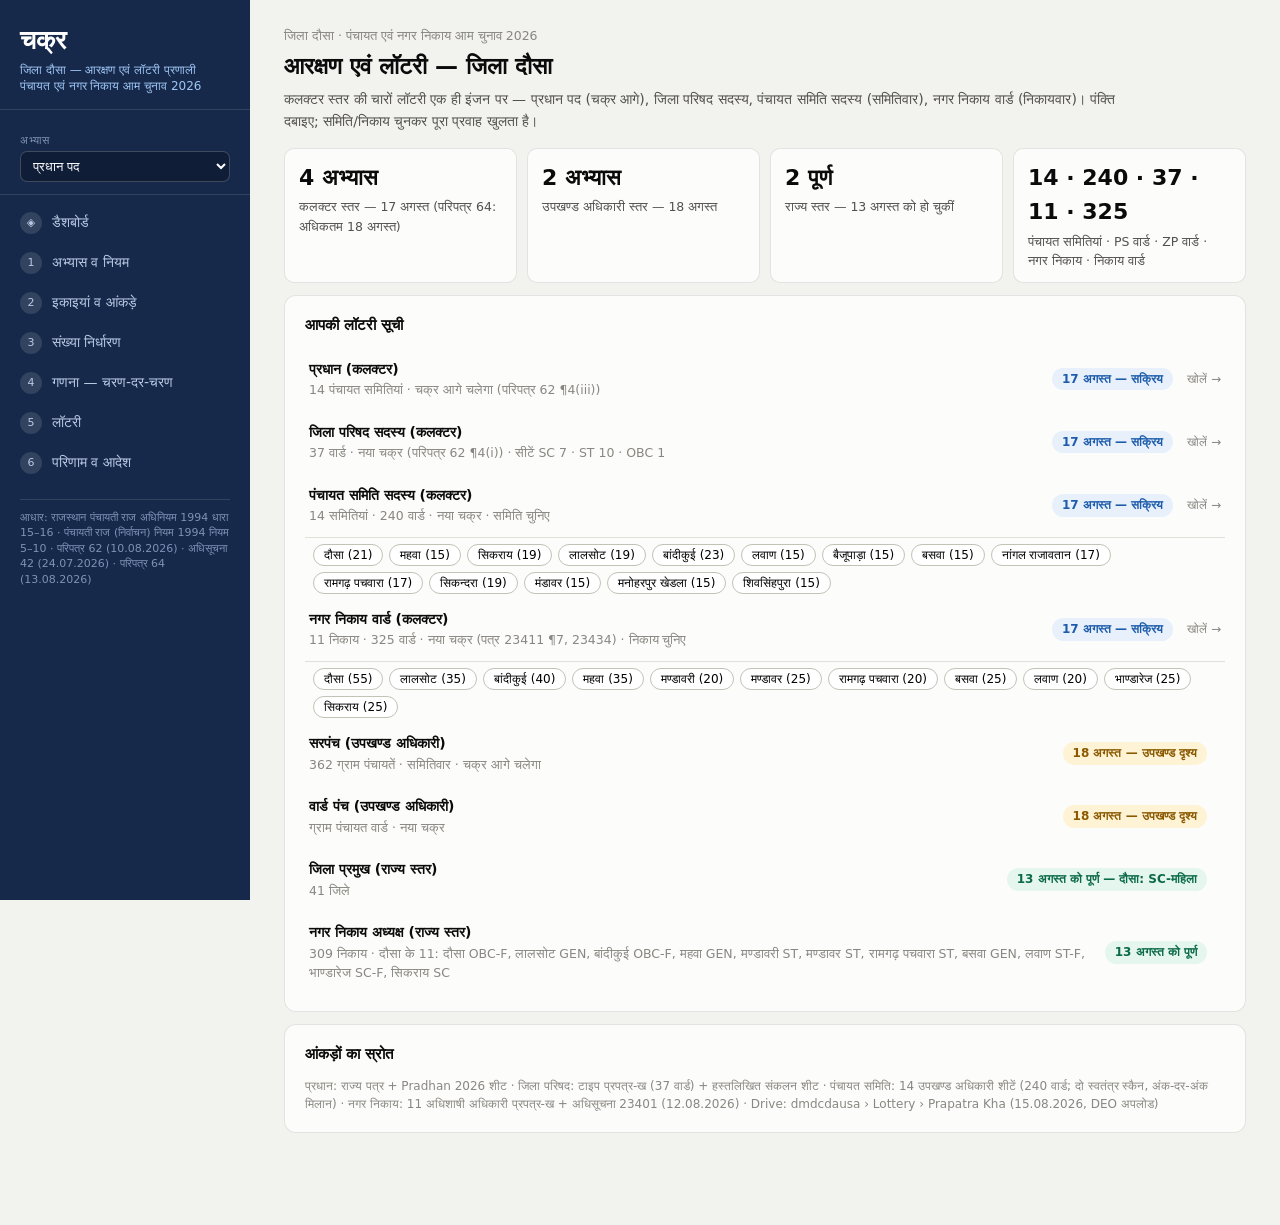
==== commit e21a9060: "चक्र दौसा 2026 — v0.7 (her 16-Aug rulings) + phone layout" ====
--- a/index.html
+++ b/index.html
@@ -4,7 +4,8 @@
 <meta charset="UTF-8">
 <meta name="viewport" content="width=device-width, initial-scale=1.0">
 <title>चक्र — जिला दौसा आरक्षण एवं लॉटरी प्रणाली</title>
-<!-- build: v0.6 — tree.json (engine/) is the source of rules, declarations and step order; सरपंच tier (SDM, per समिति) with CSV import of the GP roster. Built from v0.5 by build-v0.6.py.
+<!-- build: v0.7 — rulings 16.08.2026: women = rule (no office-vs-engine मिलान anywhere); SC/ST/OBC = given पत्र numbers, derived only when none; 5% threshold ON for ULB; लवाण/महवा data as ruled. Built from v0.6 by build-v0.7.py.
+     v0.6 note: tree.json (engine/) is the source of rules, declarations and step order; सरपंच tier (SDM, per समिति) with CSV import of the GP roster. Built from v0.5 by build-v0.6.py.
      v0.5 note: four Collector-level exercises on one engine: प्रधान (cycle continues) · जिला परिषद सदस्य · पंचायत समिति सदस्य (per समिति) · नगर निकाय वार्ड (per निकाय). Data block is generated from chakra/data/dausa by mockups/build-v0.5.py. Version deliberately not shown to officers. -->
 <style>
   :root{--surface:#fcfcfb;--page:#f2f2ef;--ink:#0b0b0b;--ink2:#52514e;--muted:#898781;--grid:#e1e0d9;--base:#c3c2b7;--ring:rgba(11,11,11,.10);
@@ -138,7 +139,7 @@
   .qcat .qr{display:flex;justify-content:space-between;align-items:center;margin:6px 0;font-size:13px;color:var(--ink2);gap:8px}
   .rankcell{font-weight:700;color:#1c5cab}
   @media print{aside,.stepbtns,.btn,.navbtns,.rail{display:none!important}.app{display:block}main{padding:10px}td.pend{-webkit-print-color-adjust:exact;print-color-adjust:exact}}
-  /* MOBILE-CSS */
+  /* MOBILE (injected at publish) */
   @media (max-width: 900px){
     .app{display:block}
     aside{position:static;height:auto;padding:12px 0 6px}
@@ -240,7 +241,7 @@
   <h1>3 · संख्या निर्धारण</h1>
   <p class="pagesub" id="quotaSub"></p>
   <div id="qbanner"></div>
-  <div class="card"><div class="cardh" id="qInHead">मिलान हेतु प्राप्त संख्याएं (यदि हों)</div>
+  <div class="card"><div class="cardh" id="qInHead">राज्य/जिला पत्र की संख्याएं</div>
     <div class="qgrid" id="qInputs"></div></div>
   <div class="card"><div class="cardh" id="qTableHead">पदों का वर्गीकरण — नियम से</div>
     <div class="tw"><table id="qtable"></table></div>
@@ -304,7 +305,7 @@
 "use strict";
 /* ═══ DATA — generated by build-v0.5.py from chakra/data/dausa (cell-faithful from the office sheets; do not hand-edit) ═══ */
 /*DATA-BEGIN*/
-const DATA = {"sources":"प्रधान: कार्यालय शीट Pradhan 2026 + राज्य पत्र · जिला परिषद: टाइप प्रपत्र-ख (37 वार्ड, SC-n/ST-n क्रमांक सहित) + हस्तलिखित संकलन शीट · पंचायत समिति: 14 उपखण्ड अधिकारी शीटें (240 वार्ड; दो स्वतंत्र स्कैन, अंक-दर-अंक मिलान) · नगर निकाय: 11 अधिशाषी अधिकारी प्रपत्र-ख + अधिसूचना 23401 (12.08.2026) · Drive: dmdcdausa › Lottery › Prapatra Kha (15.08.2026, DEO अपलोड)","pradhan":{"years":[1995,2000,2005,2010,2015,2020],"units":[{"id":1,"n":"दौसा","est":1995,"w":21,"pop":135610,"sc":30548,"st":31674,"h":["OBC-F","ST","SC","OBC-F","SC","GEN"]},{"id":2,"n":"महवा","est":1995,"w":15,"pop":78642,"sc":19978,"st":19513,"h":["SC","GEN-F","OBC","ST","GEN","GEN-F"]},{"id":3,"n":"सिकराय","est":1995,"w":19,"pop":125361,"sc":24760,"st":41949,"h":["GEN","SC","ST-F","GEN","OBC-F","GEN-F"]},{"id":4,"n":"लालसोट","est":1995,"w":19,"pop":127342,"sc":31261,"st":34931,"h":["ST","OBC-F","GEN-F","SC","GEN-F","GEN"]},{"id":5,"n":"बांदीकुई","est":1995,"w":23,"pop":147970,"sc":27142,"st":18665,"h":["GEN-F","GEN","GEN","GEN-F","ST-F","GEN-F"]},{"id":6,"n":"लवाण","est":2015,"w":15,"pop":48697,"sc":14453,"st":11540,"h":["X","X","X","X","ST","SC-F"]},{"id":7,"n":"बैजूपाड़ा","est":2020,"w":15,"pop":56907,"sc":10004,"st":29388,"h":["X","X","X","X","X","OBC"]},{"id":8,"n":"बसवा","est":2020,"w":15,"pop":66220,"sc":11736,"st":19087,"h":["X","X","X","X","X","GEN"]},{"id":9,"n":"नांगल राजावतान","est":2020,"w":17,"pop":104983,"sc":21147,"st":57053,"h":["X","X","X","X","X","ST"]},{"id":10,"n":"रामगढ़ पचवारा","est":2020,"w":17,"pop":106707,"sc":20495,"st":53290,"h":["X","X","X","X","X","ST-F"]},{"id":11,"n":"सिकन्दरा","est":2020,"w":19,"pop":119185,"sc":29677,"st":17311,"h":["X","X","X","X","X","SC"]},{"id":12,"n":"मंडावर","est":2025,"w":15,"pop":50889,"sc":10812,"st":17302,"h":["X","X","X","X","X","X"]},{"id":13,"n":"मनोहरपुर खेडला","est":2025,"w":15,"pop":74233,"sc":19633,"st":11911,"h":["X","X","X","X","X","X"]},{"id":14,"n":"शिवसिंहपुरा","est":2025,"w":15,"pop":62289,"sc":12568,"st":34558,"h":["X","X","X","X","X","X"]}],"quota":{"sc":2,"st":4,"obc":1,"scW":1,"stW":2,"obcW":0,"genW":3}},"zp":{"wards":[{"no":1,"pop":32969,"sc":6905,"st":5220,"scp":20.94,"stp":15.83,"rk":{}},{"no":2,"pop":35587,"sc":11840,"st":7395,"scp":33.27,"stp":20.78,"rk":{"sc":"SC-1"}},{"no":3,"pop":38501,"sc":7081,"st":19277,"scp":18.39,"stp":50.07,"rk":{"st":"ST-8"}},{"no":4,"pop":34225,"sc":7943,"st":19039,"scp":23.21,"stp":55.63,"rk":{"st":"ST-4"}},{"no":5,"pop":30326,"sc":6023,"st":15927,"scp":19.86,"stp":52.52,"rk":{"st":"ST-5"}},{"no":6,"pop":35974,"sc":6830,"st":18324,"scp":18.99,"stp":50.94,"rk":{"st":"ST-7"}},{"no":7,"pop":34261,"sc":8095,"st":15312,"scp":23.63,"stp":44.69,"rk":{"st":"ST-10"}},{"no":8,"pop":29500,"sc":5583,"st":17562,"scp":18.93,"stp":59.53,"rk":{"st":"ST-2"}},{"no":9,"pop":30596,"sc":9145,"st":12468,"scp":29.89,"stp":40.75,"rk":{"sc":"SC-2"}},{"no":10,"pop":29148,"sc":5870,"st":12026,"scp":20.14,"stp":41.26,"rk":{}},{"no":11,"pop":30273,"sc":7972,"st":7185,"scp":26.33,"stp":23.73,"rk":{"sc":"SC-5"}},{"no":12,"pop":35853,"sc":7164,"st":4936,"scp":19.98,"stp":13.77,"rk":{}},{"no":13,"pop":40407,"sc":7642,"st":19039,"scp":18.91,"stp":47.12,"rk":{"st":"ST-9"}},{"no":14,"pop":37710,"sc":7282,"st":19547,"scp":19.31,"stp":51.84,"rk":{"st":"ST-6"}},{"no":15,"pop":40208,"sc":8715,"st":4218,"scp":21.67,"stp":10.49,"rk":{}},{"no":16,"pop":32713,"sc":7976,"st":6662,"scp":24.38,"stp":20.36,"rk":{}},{"no":17,"pop":33312,"sc":7683,"st":9816,"scp":23.06,"stp":29.47,"rk":{}},{"no":18,"pop":35979,"sc":8454,"st":1945,"scp":23.5,"stp":5.41,"rk":{}},{"no":19,"pop":37189,"sc":9999,"st":9053,"scp":26.89,"stp":24.34,"rk":{"sc":"SC-4"}},{"no":20,"pop":35153,"sc":7200,"st":4226,"scp":20.48,"stp":12.02,"rk":{}},{"no":21,"pop":37032,"sc":7135,"st":9602,"scp":19.27,"stp":25.93,"rk":{}},{"no":22,"pop":35064,"sc":8447,"st":12685,"scp":24.09,"stp":36.18,"rk":{}},{"no":23,"pop":28171,"sc":5126,"st":16920,"scp":18.2,"stp":60.06,"rk":{"st":"ST-1"}},{"no":24,"pop":43623,"sc":12161,"st":2219,"scp":27.88,"stp":5.09,"rk":{"sc":"SC-3"}},{"no":25,"pop":37039,"sc":9224,"st":9692,"scp":24.9,"stp":26.17,"rk":{}},{"no":26,"pop":29968,"sc":7525,"st":10419,"scp":25.11,"stp":34.77,"rk":{}},{"no":27,"pop":34788,"sc":8947,"st":6502,"scp":25.72,"stp":18.69,"rk":{"sc":"SC-6"}},{"no":28,"pop":38101,"sc":9717,"st":14057,"scp":25.5,"stp":36.89,"rk":{"sc":"SC-7"}},{"no":29,"pop":35121,"sc":6738,"st":11424,"scp":19.19,"stp":32.53,"rk":{}},{"no":30,"pop":31471,"sc":4229,"st":17966,"scp":13.44,"stp":57.09,"rk":{"st":"ST-3"}},{"no":31,"pop":36370,"sc":5705,"st":10059,"scp":15.69,"stp":27.66,"rk":{}},{"no":32,"pop":32395,"sc":4558,"st":2806,"scp":14.07,"stp":8.66,"rk":{}},{"no":33,"pop":39150,"sc":9834,"st":3201,"scp":25.12,"stp":8.18,"rk":{}},{"no":34,"pop":39101,"sc":6425,"st":8484,"scp":16.43,"stp":21.7,"rk":{}},{"no":35,"pop":39616,"sc":7028,"st":4645,"scp":17.74,"stp":11.73,"rk":{}},{"no":36,"pop":38118,"sc":7214,"st":14392,"scp":18.93,"stp":37.76,"rk":{}},{"no":37,"pop":40023,"sc":8799,"st":13922,"scp":21.98,"stp":34.78,"rk":{}}],"totals":{"pop":1305035,"sc":284214,"st":398172,"note":"टाइप शीट का योग (पृष्ठ 2); हस्तलिखित संकलन शीट (पृष्ठ 3–4) में वार्ड 15/16/21/35/37 सुधार सहित वही योग"},"sheet":{"sc":7,"scOpen":4,"scW":3,"st":10,"stOpen":5,"stW":5,"obc":1,"obcOpen":1,"obcW":0,"gen":19,"genOpen":10,"genW":9},"notes":["हस्तलिखित संकलन शीट (पृष्ठ 3–4) में वार्ड 15 (44186→40208, SC 9520→8715, ST 4232→4218), 16 (32703→32713), 21 (33054→37032, SC 6330→7135, ST 9588→9602), 35 (SC 7071→7028), 37 (40033→40023) हाथ से सुधारे गए; टाइप शीट में सुधरे अंक हैं","वार्ड 32 SC: टाइप शीट 4558 (14.07% ✓), हस्तलिखित शीट 4515 — टाइप शीट का योग 284214 = महायोग, इसलिए 4558 लिया; किसी सूची पर प्रभाव नहीं (SC सूची में क्रम ~30)","शीर्षक: SC 7 (4/3), ST 10 (5/5), OBC 1 (1/0), सामान्य 19 (10/9) — महिला-योग 17; नियम 6(2)/7(9) से 19 (सामान्य-म 11): स्क्रीन 3 पर मिलान"]},"ps":[{"id":"PS-01","n":"दौसा","wards":[{"no":1,"pop":7213,"sc":1372,"st":511,"scp":19.02,"stp":7.08},{"no":2,"pop":4332,"sc":1966,"st":1198,"scp":45.38,"stp":27.65},{"no":3,"pop":7167,"sc":431,"st":2374,"scp":6.01,"stp":33.12},{"no":4,"pop":4954,"sc":625,"st":1390,"scp":12.62,"stp":28.06},{"no":5,"pop":7510,"sc":1909,"st":1752,"scp":25.42,"stp":23.33},{"no":6,"pop":6559,"sc":1712,"st":538,"scp":26.1,"stp":8.2},{"no":7,"pop":5279,"sc":1695,"st":211,"scp":32.11,"stp":4.0},{"no":8,"pop":7752,"sc":1629,"st":1726,"scp":21.01,"stp":22.27},{"no":9,"pop":5086,"sc":899,"st":1430,"scp":17.68,"stp":28.12},{"no":10,"pop":6528,"sc":1812,"st":2473,"scp":27.76,"stp":37.88},{"no":11,"pop":5260,"sc":833,"st":30,"scp":15.84,"stp":0.57},{"no":12,"pop":5022,"sc":624,"st":3178,"scp":12.43,"stp":63.28},{"no":13,"pop":7466,"sc":1934,"st":696,"scp":25.9,"stp":9.32},{"no":14,"pop":8369,"sc":2025,"st":339,"scp":24.2,"stp":4.05},{"no":15,"pop":5698,"sc":1204,"st":3520,"scp":21.13,"stp":61.78},{"no":16,"pop":6270,"sc":1304,"st":2756,"scp":20.8,"stp":43.96},{"no":17,"pop":6579,"sc":2083,"st":625,"scp":31.66,"stp":9.5},{"no":18,"pop":6977,"sc":2175,"st":259,"scp":31.17,"stp":3.71},{"no":19,"pop":7934,"sc":2060,"st":1180,"scp":25.96,"stp":14.87},{"no":20,"pop":8564,"sc":1313,"st":2831,"scp":15.33,"stp":33.06},{"no":21,"pop":5091,"sc":943,"st":2657,"scp":18.52,"stp":52.19}],"totals":{"pop":135610,"sc":30548,"st":31674,"note":"शीट की Total पंक्ति = प्रधान इकाई-सूची"}},{"id":"PS-02","n":"महवा","wards":[{"no":1,"pop":5185,"sc":1458,"st":688,"scp":28.12,"stp":13.27},{"no":2,"pop":4751,"sc":1647,"st":947,"scp":34.67,"stp":19.93},{"no":3,"pop":4310,"sc":999,"st":2671,"scp":23.18,"stp":61.97},{"no":4,"pop":7825,"sc":1488,"st":472,"scp":19.02,"stp":6.03},{"no":5,"pop":4408,"sc":1041,"st":2074,"scp":23.62,"stp":47.05},{"no":6,"pop":6429,"sc":1752,"st":0,"scp":27.25,"stp":0.0},{"no":7,"pop":4003,"sc":1797,"st":524,"scp":44.89,"stp":13.09},{"no":8,"pop":5518,"sc":1293,"st":2338,"scp":23.43,"stp":42.37},{"no":9,"pop":3904,"sc":907,"st":2340,"scp":23.23,"stp":59.94},{"no":10,"pop":4996,"sc":878,"st":1551,"scp":17.57,"stp":31.04},{"no":11,"pop":5246,"sc":1573,"st":831,"scp":29.98,"stp":15.84},{"no":12,"pop":4623,"sc":687,"st":1329,"scp":14.86,"stp":28.75},{"no":13,"pop":5196,"sc":952,"st":236,"scp":18.32,"stp":4.54},{"no":14,"pop":6018,"sc":2009,"st":1783,"scp":33.38,"stp":29.63},{"no":15,"pop":6230,"sc":1497,"st":1729,"scp":24.03,"stp":27.75}],"totals":{"pop":78642,"sc":19978,"st":19513,"note":"शीट की Total पंक्ति = प्रधान इकाई-सूची"}},{"id":"PS-03","n":"सिकराय","wards":[{"no":1,"pop":6685,"sc":1422,"st":851,"scp":21.27,"stp":12.73},{"no":2,"pop":5045,"sc":1428,"st":1464,"scp":28.31,"stp":29.02},{"no":3,"pop":13712,"sc":2513,"st":421,"scp":18.33,"stp":3.07},{"no":4,"pop":3079,"sc":698,"st":2105,"scp":22.67,"stp":68.37},{"no":5,"pop":4629,"sc":1307,"st":2421,"scp":28.24,"stp":52.3},{"no":6,"pop":3899,"sc":324,"st":3159,"scp":8.31,"stp":81.02},{"no":7,"pop":6980,"sc":2139,"st":3456,"scp":30.64,"stp":49.51},{"no":8,"pop":6325,"sc":1162,"st":2507,"scp":18.37,"stp":39.64},{"no":9,"pop":10315,"sc":916,"st":871,"scp":8.88,"stp":8.44},{"no":10,"pop":7888,"sc":803,"st":5693,"scp":10.18,"stp":72.17},{"no":11,"pop":5329,"sc":1092,"st":2824,"scp":20.49,"stp":52.99},{"no":12,"pop":6038,"sc":1960,"st":14,"scp":32.46,"stp":0.23},{"no":13,"pop":3315,"sc":642,"st":1402,"scp":19.37,"stp":42.29},{"no":14,"pop":8528,"sc":1100,"st":4450,"scp":12.9,"stp":52.18},{"no":15,"pop":4871,"sc":819,"st":3496,"scp":16.81,"stp":71.77},{"no":16,"pop":7934,"sc":1686,"st":3559,"scp":21.25,"stp":44.86},{"no":17,"pop":8880,"sc":2883,"st":2630,"scp":32.47,"stp":29.62},{"no":18,"pop":5001,"sc":1377,"st":0,"scp":27.53,"stp":0.0},{"no":19,"pop":6908,"sc":489,"st":626,"scp":7.08,"stp":9.06}],"totals":{"pop":125361,"sc":24760,"st":41949,"note":"शीट की Total पंक्ति = प्रधान इकाई-सूची"}},{"id":"PS-04","n":"लालसोट","wards":[{"no":1,"pop":13342,"sc":3730,"st":52,"scp":27.96,"stp":0.39},{"no":2,"pop":5700,"sc":2172,"st":586,"scp":38.11,"stp":10.28},{"no":3,"pop":8231,"sc":2081,"st":4403,"scp":25.28,"stp":53.49},{"no":4,"pop":8254,"sc":3366,"st":2826,"scp":40.78,"stp":34.24},{"no":5,"pop":5806,"sc":1299,"st":1143,"scp":22.37,"stp":19.69},{"no":6,"pop":9057,"sc":3244,"st":3208,"scp":35.82,"stp":35.42},{"no":7,"pop":7577,"sc":1560,"st":3020,"scp":20.59,"stp":39.86},{"no":8,"pop":4933,"sc":1254,"st":2659,"scp":25.42,"stp":53.9},{"no":9,"pop":4886,"sc":930,"st":2450,"scp":19.03,"stp":50.14},{"no":10,"pop":7540,"sc":1083,"st":2552,"scp":14.36,"stp":33.85},{"no":11,"pop":4212,"sc":1043,"st":1345,"scp":24.76,"stp":31.93},{"no":12,"pop":5982,"sc":1779,"st":1582,"scp":29.74,"stp":26.45},{"no":13,"pop":6881,"sc":1282,"st":1861,"scp":18.63,"stp":27.05},{"no":14,"pop":6309,"sc":1670,"st":1961,"scp":26.47,"stp":31.08},{"no":15,"pop":6121,"sc":1334,"st":399,"scp":21.79,"stp":6.52},{"no":16,"pop":6064,"sc":682,"st":742,"scp":11.25,"stp":12.24},{"no":17,"pop":4325,"sc":496,"st":1340,"scp":11.47,"stp":30.98},{"no":18,"pop":8005,"sc":1365,"st":1579,"scp":17.05,"stp":19.73},{"no":19,"pop":4117,"sc":891,"st":1223,"scp":21.64,"stp":29.71}],"totals":{"pop":127342,"sc":31261,"st":34931,"note":"शीट की Total पंक्ति = प्रधान इकाई-सूची"}},{"id":"PS-05","n":"बांदीकुई","wards":[{"no":1,"pop":5444,"sc":612,"st":3051,"scp":11.24,"stp":56.04},{"no":2,"pop":6587,"sc":1747,"st":1612,"scp":26.52,"stp":24.47},{"no":3,"pop":6172,"sc":2474,"st":1456,"scp":40.08,"stp":23.59},{"no":4,"pop":7517,"sc":1197,"st":2273,"scp":15.92,"stp":30.24},{"no":5,"pop":9456,"sc":1770,"st":706,"scp":18.72,"stp":7.47},{"no":6,"pop":5487,"sc":311,"st":8,"scp":5.67,"stp":0.15},{"no":7,"pop":6691,"sc":1867,"st":537,"scp":27.9,"stp":8.03},{"no":8,"pop":6478,"sc":1528,"st":1131,"scp":23.59,"stp":17.46},{"no":9,"pop":5381,"sc":532,"st":45,"scp":9.89,"stp":0.84},{"no":10,"pop":5938,"sc":1179,"st":55,"scp":19.86,"stp":0.93},{"no":11,"pop":6896,"sc":2420,"st":473,"scp":35.09,"stp":6.86},{"no":12,"pop":6311,"sc":1465,"st":449,"scp":23.21,"stp":7.11},{"no":13,"pop":4753,"sc":601,"st":40,"scp":12.64,"stp":0.84},{"no":14,"pop":7122,"sc":972,"st":164,"scp":13.65,"stp":2.3},{"no":15,"pop":8675,"sc":2046,"st":21,"scp":23.59,"stp":0.24},{"no":16,"pop":5142,"sc":100,"st":45,"scp":1.94,"stp":0.88},{"no":17,"pop":6345,"sc":500,"st":133,"scp":7.88,"stp":2.1},{"no":18,"pop":5898,"sc":1133,"st":1423,"scp":19.21,"stp":24.13},{"no":19,"pop":7936,"sc":1376,"st":289,"scp":17.34,"stp":3.64},{"no":20,"pop":6154,"sc":662,"st":2306,"scp":10.76,"stp":37.47},{"no":21,"pop":5923,"sc":907,"st":576,"scp":15.31,"stp":9.72},{"no":22,"pop":5989,"sc":984,"st":1579,"scp":16.43,"stp":26.37},{"no":23,"pop":5675,"sc":759,"st":293,"scp":13.37,"stp":5.16}],"totals":{"pop":147970,"sc":27142,"st":18665,"note":"शीट की Total पंक्ति = प्रधान इकाई-सूची"}},{"id":"PS-06","n":"लवाण","wards":[{"no":1,"pop":2315,"sc":131,"st":718,"scp":5.66,"stp":31.02},{"no":2,"pop":3375,"sc":442,"st":1986,"scp":13.1,"stp":58.84},{"no":3,"pop":2549,"sc":618,"st":274,"scp":24.24,"stp":10.75},{"no":4,"pop":3506,"sc":458,"st":465,"scp":13.06,"stp":13.26},{"no":5,"pop":2392,"sc":716,"st":1351,"scp":29.93,"stp":56.48},{"no":6,"pop":3000,"sc":391,"st":2190,"scp":13.03,"stp":73.0},{"no":7,"pop":2828,"sc":363,"st":338,"scp":12.84,"stp":11.95},{"no":8,"pop":2315,"sc":690,"st":192,"scp":29.81,"stp":8.29},{"no":9,"pop":2178,"sc":1284,"st":137,"scp":58.95,"stp":6.29},{"no":10,"pop":4048,"sc":1495,"st":906,"scp":36.93,"stp":22.38},{"no":11,"pop":2390,"sc":627,"st":710,"scp":26.23,"stp":29.71},{"no":12,"pop":4254,"sc":2032,"st":203,"scp":47.77,"stp":4.77},{"no":13,"pop":3752,"sc":2200,"st":338,"scp":58.64,"stp":9.01},{"no":14,"pop":4812,"sc":1569,"st":306,"scp":32.61,"stp":6.36},{"no":15,"pop":4983,"sc":1437,"st":1426,"scp":28.84,"stp":28.62}],"totals":{"pop":48697,"sc":14453,"st":11540,"note":"शीट की Total पंक्ति = प्रधान इकाई-सूची"}},{"id":"PS-07","n":"बैजूपाड़ा","wards":[{"no":1,"pop":3778,"sc":572,"st":1613,"scp":15.14,"stp":42.69},{"no":2,"pop":3167,"sc":1092,"st":1116,"scp":34.48,"stp":35.24},{"no":3,"pop":5026,"sc":772,"st":2821,"scp":15.36,"stp":56.13},{"no":4,"pop":3925,"sc":828,"st":2302,"scp":21.1,"stp":58.65},{"no":5,"pop":2916,"sc":543,"st":1572,"scp":18.62,"stp":53.91},{"no":6,"pop":3719,"sc":515,"st":1961,"scp":13.85,"stp":52.73},{"no":7,"pop":4313,"sc":1024,"st":1460,"scp":23.74,"stp":33.85},{"no":8,"pop":4558,"sc":561,"st":1953,"scp":12.31,"stp":42.85},{"no":9,"pop":4093,"sc":860,"st":2195,"scp":21.01,"stp":53.63},{"no":10,"pop":3909,"sc":426,"st":2387,"scp":10.9,"stp":61.06},{"no":11,"pop":2918,"sc":292,"st":2079,"scp":10.01,"stp":71.25},{"no":12,"pop":4262,"sc":244,"st":3048,"scp":5.73,"stp":71.52},{"no":13,"pop":2392,"sc":50,"st":2023,"scp":2.09,"stp":84.57},{"no":14,"pop":3977,"sc":1009,"st":1737,"scp":25.37,"stp":43.68},{"no":15,"pop":3954,"sc":1216,"st":1121,"scp":30.75,"stp":28.35}],"totals":{"pop":56907,"sc":10004,"st":29388,"note":"शीट की Total पंक्ति = प्रधान इकाई-सूची"}},{"id":"PS-08","n":"बसवा","wards":[{"no":1,"pop":2995,"sc":709,"st":1097,"scp":23.67,"stp":36.63},{"no":2,"pop":4350,"sc":859,"st":900,"scp":19.75,"stp":20.69},{"no":3,"pop":5194,"sc":1036,"st":1244,"scp":19.95,"stp":23.95},{"no":4,"pop":5622,"sc":775,"st":389,"scp":13.79,"stp":6.92},{"no":5,"pop":5879,"sc":1240,"st":2044,"scp":21.09,"stp":34.77},{"no":6,"pop":3509,"sc":265,"st":2233,"scp":7.55,"stp":63.64},{"no":7,"pop":4725,"sc":1264,"st":1636,"scp":26.75,"stp":34.62},{"no":8,"pop":2583,"sc":451,"st":553,"scp":17.46,"stp":21.41},{"no":9,"pop":2649,"sc":300,"st":346,"scp":11.33,"stp":13.06},{"no":10,"pop":4515,"sc":987,"st":1410,"scp":21.86,"stp":31.23},{"no":11,"pop":2613,"sc":455,"st":34,"scp":17.41,"stp":1.3},{"no":12,"pop":2691,"sc":590,"st":88,"scp":21.92,"stp":3.27},{"no":13,"pop":4795,"sc":624,"st":709,"scp":13.01,"stp":14.79},{"no":14,"pop":6567,"sc":1606,"st":938,"scp":24.46,"stp":14.28},{"no":15,"pop":7533,"sc":575,"st":5466,"scp":7.63,"stp":72.56}],"totals":{"pop":66220,"sc":11736,"st":19087,"note":"शीट की Total पंक्ति = प्रधान इकाई-सूची"}},{"id":"PS-09","n":"नांगल राजावतान","wards":[{"no":1,"pop":8078,"sc":2557,"st":2941,"scp":31.65,"stp":36.41},{"no":2,"pop":4823,"sc":1052,"st":3065,"scp":21.81,"stp":63.55},{"no":3,"pop":9590,"sc":2197,"st":4621,"scp":22.91,"stp":48.19},{"no":4,"pop":6075,"sc":543,"st":4480,"scp":8.94,"stp":73.74},{"no":5,"pop":7822,"sc":981,"st":5292,"scp":12.54,"stp":67.66},{"no":6,"pop":6649,"sc":1589,"st":3105,"scp":23.9,"stp":46.7},{"no":7,"pop":5466,"sc":1395,"st":3571,"scp":25.52,"stp":65.33},{"no":8,"pop":7003,"sc":887,"st":5028,"scp":12.67,"stp":71.8},{"no":9,"pop":4212,"sc":759,"st":3303,"scp":18.02,"stp":78.42},{"no":10,"pop":4209,"sc":953,"st":3175,"scp":22.64,"stp":75.43},{"no":11,"pop":4974,"sc":648,"st":2373,"scp":13.03,"stp":47.71},{"no":12,"pop":4550,"sc":764,"st":3105,"scp":16.79,"stp":68.24},{"no":13,"pop":7507,"sc":1355,"st":4038,"scp":18.05,"stp":53.79},{"no":14,"pop":7373,"sc":1655,"st":165,"scp":22.45,"stp":2.24},{"no":15,"pop":4866,"sc":984,"st":2681,"scp":20.22,"stp":55.1},{"no":16,"pop":5783,"sc":1409,"st":2130,"scp":24.36,"stp":36.83},{"no":17,"pop":6003,"sc":1419,"st":3980,"scp":23.64,"stp":66.3}],"totals":{"pop":104983,"sc":21147,"st":57053,"note":"शीट की Total पंक्ति = प्रधान इकाई-सूची"}},{"id":"PS-10","n":"रामगढ़ पचवारा","wards":[{"no":1,"pop":6702,"sc":367,"st":4525,"scp":5.48,"stp":67.52},{"no":2,"pop":5781,"sc":1232,"st":2647,"scp":21.31,"stp":45.79},{"no":3,"pop":6324,"sc":1510,"st":2513,"scp":23.88,"stp":39.74},{"no":4,"pop":6246,"sc":1393,"st":3487,"scp":22.3,"stp":55.83},{"no":5,"pop":8103,"sc":1696,"st":4054,"scp":20.93,"stp":50.03},{"no":6,"pop":5678,"sc":1229,"st":2597,"scp":21.64,"stp":45.74},{"no":7,"pop":5753,"sc":882,"st":3853,"scp":15.33,"stp":66.97},{"no":8,"pop":7906,"sc":2321,"st":2986,"scp":29.36,"stp":37.77},{"no":9,"pop":2445,"sc":431,"st":1700,"scp":17.63,"stp":69.53},{"no":10,"pop":5440,"sc":1076,"st":787,"scp":19.78,"stp":14.47},{"no":11,"pop":8087,"sc":1006,"st":3886,"scp":12.44,"stp":48.05},{"no":12,"pop":7546,"sc":1264,"st":4076,"scp":16.75,"stp":54.02},{"no":13,"pop":8983,"sc":1544,"st":5604,"scp":17.19,"stp":62.38},{"no":14,"pop":6054,"sc":947,"st":3174,"scp":15.64,"stp":52.43},{"no":15,"pop":6513,"sc":1671,"st":2697,"scp":25.66,"stp":41.41},{"no":16,"pop":4225,"sc":195,"st":3684,"scp":4.62,"stp":87.2},{"no":17,"pop":4921,"sc":1731,"st":1020,"scp":35.18,"stp":20.73}],"totals":{"pop":106707,"sc":20495,"st":53290,"note":"शीट की Total पंक्ति = प्रधान इकाई-सूची"}},{"id":"PS-11","n":"सिकन्दरा","wards":[{"no":1,"pop":5186,"sc":1420,"st":1368,"scp":27.38,"stp":26.38},{"no":2,"pop":6360,"sc":579,"st":2960,"scp":9.1,"stp":46.54},{"no":3,"pop":7471,"sc":2065,"st":1347,"scp":27.64,"stp":18.03},{"no":4,"pop":8860,"sc":2943,"st":2754,"scp":33.22,"stp":31.08},{"no":5,"pop":5055,"sc":994,"st":118,"scp":19.66,"stp":2.33},{"no":6,"pop":8605,"sc":2207,"st":310,"scp":25.65,"stp":3.6},{"no":7,"pop":5524,"sc":1491,"st":152,"scp":26.99,"stp":2.75},{"no":8,"pop":7530,"sc":1711,"st":3397,"scp":22.72,"stp":45.11},{"no":9,"pop":6915,"sc":3221,"st":1905,"scp":46.58,"stp":27.55},{"no":10,"pop":3209,"sc":945,"st":0,"scp":29.45,"stp":0.0},{"no":11,"pop":6164,"sc":1570,"st":915,"scp":25.47,"stp":14.84},{"no":12,"pop":6133,"sc":2646,"st":240,"scp":43.14,"stp":3.91},{"no":13,"pop":7410,"sc":1781,"st":107,"scp":24.04,"stp":1.44},{"no":14,"pop":6125,"sc":911,"st":1387,"scp":14.87,"stp":22.64},{"no":15,"pop":3978,"sc":805,"st":14,"scp":20.24,"stp":0.35},{"no":16,"pop":4451,"sc":1641,"st":69,"scp":36.87,"stp":1.55},{"no":17,"pop":13108,"sc":1388,"st":268,"scp":10.59,"stp":2.04},{"no":18,"pop":4074,"sc":531,"st":0,"scp":13.03,"stp":0.0},{"no":19,"pop":3027,"sc":828,"st":0,"scp":27.35,"stp":0.0}],"totals":{"pop":119185,"sc":29677,"st":17311,"note":"शीट की Total पंक्ति = प्रधान इकाई-सूची"}},{"id":"PS-12","n":"मंडावर","wards":[{"no":1,"pop":2589,"sc":499,"st":1344,"scp":19.27,"stp":51.91},{"no":2,"pop":2569,"sc":642,"st":922,"scp":24.99,"stp":35.89},{"no":3,"pop":4046,"sc":1081,"st":2386,"scp":26.72,"stp":58.97},{"no":4,"pop":3426,"sc":549,"st":1726,"scp":16.02,"stp":50.38},{"no":5,"pop":2722,"sc":924,"st":479,"scp":33.95,"stp":17.6},{"no":6,"pop":3471,"sc":450,"st":2075,"scp":12.96,"stp":59.78},{"no":7,"pop":3119,"sc":677,"st":1461,"scp":21.71,"stp":46.84},{"no":8,"pop":4534,"sc":1731,"st":407,"scp":38.18,"stp":8.98},{"no":9,"pop":3180,"sc":536,"st":305,"scp":16.86,"stp":9.59},{"no":10,"pop":3577,"sc":1373,"st":1704,"scp":38.38,"stp":47.64},{"no":11,"pop":4789,"sc":279,"st":918,"scp":5.83,"stp":19.17},{"no":12,"pop":3565,"sc":1097,"st":879,"scp":30.77,"stp":24.66},{"no":13,"pop":2644,"sc":197,"st":1470,"scp":7.45,"stp":55.6},{"no":14,"pop":3477,"sc":678,"st":42,"scp":19.5,"stp":1.21},{"no":15,"pop":3181,"sc":99,"st":1184,"scp":3.11,"stp":37.22}],"totals":{"pop":50889,"sc":10812,"st":17302,"note":"शीट की Total पंक्ति = प्रधान इकाई-सूची"}},{"id":"PS-13","n":"मनोहरपुर खेडला","wards":[{"no":1,"pop":4694,"sc":1063,"st":570,"scp":22.65,"stp":12.14},{"no":2,"pop":3920,"sc":718,"st":1,"scp":18.32,"stp":0.03},{"no":3,"pop":5928,"sc":1713,"st":1752,"scp":28.9,"stp":29.55},{"no":4,"pop":4946,"sc":1471,"st":43,"scp":29.74,"stp":0.87},{"no":5,"pop":5227,"sc":1153,"st":6,"scp":22.06,"stp":0.11},{"no":6,"pop":6023,"sc":1409,"st":4,"scp":23.39,"stp":0.07},{"no":7,"pop":5774,"sc":1883,"st":0,"scp":32.61,"stp":0.0},{"no":8,"pop":5093,"sc":1640,"st":13,"scp":32.2,"stp":0.26},{"no":9,"pop":5166,"sc":1162,"st":401,"scp":22.49,"stp":7.76},{"no":10,"pop":4560,"sc":1991,"st":79,"scp":43.66,"stp":1.73},{"no":11,"pop":4337,"sc":554,"st":2858,"scp":12.77,"stp":65.9},{"no":12,"pop":3221,"sc":1417,"st":142,"scp":43.99,"stp":4.41},{"no":13,"pop":4128,"sc":1448,"st":3,"scp":35.08,"stp":0.07},{"no":14,"pop":6994,"sc":961,"st":4605,"scp":13.74,"stp":65.84},{"no":15,"pop":4222,"sc":1050,"st":1434,"scp":24.87,"stp":33.96}],"totals":{"pop":74233,"sc":19633,"st":11911,"note":"शीट की Total पंक्ति = प्रधान इकाई-सूची"}},{"id":"PS-14","n":"शिवसिंहपुरा","wards":[{"no":1,"pop":4670,"sc":507,"st":3442,"scp":10.86,"stp":73.7},{"no":2,"pop":4806,"sc":1309,"st":1502,"scp":27.24,"stp":31.25},{"no":3,"pop":2061,"sc":193,"st":1755,"scp":9.36,"stp":85.15},{"no":4,"pop":4196,"sc":1237,"st":1927,"scp":29.48,"stp":45.92},{"no":5,"pop":5496,"sc":1377,"st":2736,"scp":25.05,"stp":49.78},{"no":6,"pop":3822,"sc":514,"st":2770,"scp":13.45,"stp":72.48},{"no":7,"pop":3234,"sc":569,"st":1978,"scp":17.59,"stp":61.16},{"no":8,"pop":4238,"sc":773,"st":2777,"scp":18.24,"stp":65.53},{"no":9,"pop":6063,"sc":1197,"st":3199,"scp":19.74,"stp":52.76},{"no":10,"pop":3955,"sc":946,"st":1934,"scp":23.92,"stp":48.9},{"no":11,"pop":2692,"sc":207,"st":2168,"scp":7.69,"stp":80.53},{"no":12,"pop":4228,"sc":1062,"st":2270,"scp":25.12,"stp":53.69},{"no":13,"pop":3177,"sc":924,"st":1206,"scp":29.08,"stp":37.96},{"no":14,"pop":3995,"sc":600,"st":1723,"scp":15.02,"stp":43.13},{"no":15,"pop":5656,"sc":1153,"st":3171,"scp":20.39,"stp":56.06}],"totals":{"pop":62289,"sc":12568,"st":34558,"note":"शीट की Total पंक्ति = प्रधान इकाई-सूची"}}],"ulb":[{"id":"ULB-01","n":"दौसा","type":"परिषद","adhyaksh":"OBC-F","cycle":"परिसीमन में वार्ड-संख्या व सीमाएं बदलीं (नगर परिषद, 55 वार्ड) — पत्र 23411 ¶7, ¶10; पत्र 23434 ¶7","state":{"sc":11,"scW":4,"st":6,"stW":2,"obc":9,"obcW":3,"gen":29,"genW":10,"wards":55},"sheet":{"sc":8,"scW":2,"st":6,"stW":1,"obc":11,"obcW":3,"gen":30,"genW":9},"wards":[{"no":1,"pop":1998,"sc":357,"st":452,"scp":17.87,"stp":22.62},{"no":2,"pop":2001,"sc":325,"st":91,"scp":16.24,"stp":4.55},{"no":3,"pop":1940,"sc":617,"st":178,"scp":31.8,"stp":9.18},{"no":4,"pop":1641,"sc":203,"st":269,"scp":12.37,"stp":16.39},{"no":5,"pop":1726,"sc":175,"st":163,"scp":10.14,"stp":9.44},{"no":6,"pop":1770,"sc":98,"st":51,"scp":5.54,"stp":2.88},{"no":7,"pop":1927,"sc":30,"st":25,"scp":1.56,"stp":1.3},{"no":8,"pop":1805,"sc":448,"st":155,"scp":24.82,"stp":8.59},{"no":9,"pop":1753,"sc":145,"st":854,"scp":8.27,"stp":48.72},{"no":10,"pop":2015,"sc":267,"st":372,"scp":13.25,"stp":18.46},{"no":11,"pop":1778,"sc":358,"st":1274,"scp":20.13,"stp":71.65},{"no":12,"pop":1755,"sc":59,"st":1220,"scp":3.36,"stp":69.52},{"no":13,"pop":1662,"sc":476,"st":660,"scp":28.64,"stp":39.71},{"no":14,"pop":1866,"sc":21,"st":19,"scp":1.13,"stp":1.02},{"no":15,"pop":1871,"sc":0,"st":21,"scp":0.0,"stp":1.12},{"no":16,"pop":1670,"sc":188,"st":52,"scp":11.26,"stp":3.11},{"no":17,"pop":1677,"sc":95,"st":0,"scp":5.66,"stp":0.0},{"no":18,"pop":1825,"sc":395,"st":84,"scp":21.64,"stp":4.6},{"no":19,"pop":1613,"sc":43,"st":141,"scp":2.67,"stp":8.74},{"no":20,"pop":1901,"sc":165,"st":112,"scp":8.68,"stp":5.89},{"no":21,"pop":1626,"sc":218,"st":119,"scp":13.41,"stp":7.32},{"no":22,"pop":1893,"sc":539,"st":668,"scp":28.47,"stp":35.29},{"no":23,"pop":1653,"sc":13,"st":35,"scp":0.79,"stp":2.12},{"no":24,"pop":1854,"sc":684,"st":19,"scp":36.89,"stp":1.02},{"no":25,"pop":1973,"sc":65,"st":1,"scp":3.29,"stp":0.05},{"no":26,"pop":1956,"sc":206,"st":9,"scp":10.53,"stp":0.46},{"no":27,"pop":1896,"sc":46,"st":18,"scp":2.43,"stp":0.95},{"no":28,"pop":1747,"sc":124,"st":14,"scp":7.1,"stp":0.8},{"no":29,"pop":1726,"sc":802,"st":15,"scp":46.47,"stp":0.87},{"no":30,"pop":1768,"sc":328,"st":25,"scp":18.55,"stp":1.41},{"no":31,"pop":1829,"sc":192,"st":208,"scp":10.5,"stp":11.37},{"no":32,"pop":1813,"sc":606,"st":429,"scp":33.43,"stp":23.66},{"no":33,"pop":1615,"sc":137,"st":375,"scp":8.48,"stp":23.22},{"no":34,"pop":1681,"sc":315,"st":170,"scp":18.74,"stp":10.11},{"no":35,"pop":1626,"sc":486,"st":25,"scp":29.89,"stp":1.54},{"no":36,"pop":1728,"sc":69,"st":75,"scp":3.99,"stp":4.34},{"no":37,"pop":1924,"sc":1787,"st":0,"scp":92.88,"stp":0.0},{"no":38,"pop":1706,"sc":783,"st":1,"scp":45.9,"stp":0.06},{"no":39,"pop":1672,"sc":33,"st":11,"scp":1.97,"stp":0.66},{"no":40,"pop":1613,"sc":9,"st":8,"scp":0.56,"stp":0.5},{"no":41,"pop":1926,"sc":459,"st":96,"scp":23.83,"stp":4.98},{"no":42,"pop":1983,"sc":734,"st":10,"scp":37.01,"stp":0.5},{"no":43,"pop":1720,"sc":718,"st":0,"scp":41.74,"stp":0.0},{"no":44,"pop":1627,"sc":71,"st":5,"scp":4.36,"stp":0.31},{"no":45,"pop":1691,"sc":171,"st":4,"scp":10.11,"stp":0.24},{"no":46,"pop":1732,"sc":1048,"st":12,"scp":60.51,"stp":0.69},{"no":47,"pop":1668,"sc":919,"st":80,"scp":55.1,"stp":4.8},{"no":48,"pop":1650,"sc":207,"st":668,"scp":12.55,"stp":40.48},{"no":49,"pop":1830,"sc":272,"st":186,"scp":14.86,"stp":10.16},{"no":50,"pop":1733,"sc":1030,"st":159,"scp":59.43,"stp":9.17},{"no":51,"pop":1734,"sc":1030,"st":159,"scp":59.4,"stp":9.17},{"no":52,"pop":1663,"sc":374,"st":424,"scp":22.49,"stp":25.5},{"no":53,"pop":1659,"sc":116,"st":270,"scp":6.99,"stp":16.27},{"no":54,"pop":1644,"sc":315,"st":241,"scp":19.16,"stp":14.66},{"no":55,"pop":1626,"sc":581,"st":233,"scp":35.73,"stp":14.33}],"totals":{"pop":97379,"sc":19952,"st":10965,"note":"वार्ड-योग = प्रपत्र-ख शीर्षक"},"notes":["प्रपत्र-ख शीर्षक की वर्गवार संख्या (SC 8, ST 6, OBC 11, सामान्य 30) अधिसूचना 23401 (SC 11, ST 6, OBC 9, सामान्य 29) से भिन्न — अधिसूचना मान्य (स्क्रीन 3 पर मिलान)"]},{"id":"ULB-02","n":"लालसोट","type":"परिषद","adhyaksh":"GEN","cycle":"113-सूची पर था, परन्तु वार्ड-सीमाओं में परिवर्तन ⅓ से अधिक वार्डों में — जिला सत्यापन (पत्र 23411 ¶10; पत्र 23434 ¶4; निर्णय 15.08.2026)","state":{"sc":4,"scW":1,"st":1,"stW":0,"obc":7,"obcW":2,"gen":23,"genW":8,"wards":35},"sheet":{"sc":4,"scW":1,"st":1,"obc":7,"obcW":2,"gen":23,"genW":8},"wards":[{"no":1,"pop":972,"sc":8,"st":1,"scp":0.82,"stp":0.1},{"no":2,"pop":1104,"sc":1074,"st":0,"scp":97.28,"stp":0.0},{"no":3,"pop":1129,"sc":470,"st":0,"scp":41.63,"stp":0.0},{"no":4,"pop":1184,"sc":90,"st":60,"scp":7.6,"stp":5.06},{"no":5,"pop":1139,"sc":132,"st":0,"scp":11.59,"stp":0.0},{"no":6,"pop":1105,"sc":105,"st":198,"scp":9.5,"stp":17.92},{"no":7,"pop":1129,"sc":150,"st":0,"scp":13.28,"stp":0.0},{"no":8,"pop":1049,"sc":31,"st":0,"scp":2.96,"stp":0.0},{"no":9,"pop":1028,"sc":0,"st":31,"scp":0.0,"stp":3.01},{"no":10,"pop":898,"sc":220,"st":1,"scp":24.5,"stp":0.11},{"no":11,"pop":1059,"sc":403,"st":0,"scp":38.05,"stp":0.0},{"no":12,"pop":904,"sc":0,"st":5,"scp":0.0,"stp":0.56},{"no":13,"pop":835,"sc":0,"st":0,"scp":0.0,"stp":0.0},{"no":14,"pop":819,"sc":5,"st":0,"scp":0.61,"stp":0.0},{"no":15,"pop":988,"sc":0,"st":22,"scp":0.0,"stp":2.23},{"no":16,"pop":835,"sc":0,"st":0,"scp":0.0,"stp":0.0},{"no":17,"pop":1073,"sc":0,"st":71,"scp":0.0,"stp":6.62},{"no":18,"pop":930,"sc":0,"st":10,"scp":0.0,"stp":1.07},{"no":19,"pop":1154,"sc":0,"st":25,"scp":0.0,"stp":2.17},{"no":20,"pop":1106,"sc":100,"st":37,"scp":9.04,"stp":3.35},{"no":21,"pop":1092,"sc":282,"st":0,"scp":25.82,"stp":0.0},{"no":22,"pop":1011,"sc":0,"st":88,"scp":0.0,"stp":8.7},{"no":23,"pop":1024,"sc":0,"st":26,"scp":0.0,"stp":2.54},{"no":24,"pop":1046,"sc":37,"st":25,"scp":3.54,"stp":2.39},{"no":25,"pop":960,"sc":10,"st":5,"scp":1.02,"stp":0.51},{"no":26,"pop":842,"sc":40,"st":0,"scp":4.75,"stp":0.0},{"no":27,"pop":819,"sc":32,"st":0,"scp":3.91,"stp":0.0},{"no":28,"pop":908,"sc":0,"st":0,"scp":0.0,"stp":0.0},{"no":29,"pop":928,"sc":928,"st":0,"scp":100.0,"stp":0.0},{"no":30,"pop":940,"sc":157,"st":1,"scp":16.7,"stp":0.1},{"no":31,"pop":804,"sc":53,"st":5,"scp":6.59,"stp":0.62},{"no":32,"pop":856,"sc":0,"st":0,"scp":0.0,"stp":0.0},{"no":33,"pop":822,"sc":0,"st":0,"scp":0.0,"stp":0.0},{"no":34,"pop":840,"sc":0,"st":10,"scp":0.0,"stp":1.19},{"no":35,"pop":1040,"sc":0,"st":0,"scp":0.0,"stp":0.0}],"totals":{"pop":34372,"sc":4327,"st":621,"note":"वार्ड-योग = प्रपत्र-ख शीर्षक"},"notes":["वार्ड 26/28/30 की जनसंख्या पर स्कैन-सिलवट: 842, 908, 940 — शीट के योग 34372 व प्रतिशत से पुष्ट; वार्ड 28 का SC/ST 0 है, किसी सूची पर प्रभाव नहीं","शीर्षक में अनु.जनजाति 1 का सामान्य/महिला विभाजन अपठनीय — अधिसूचना 23401: ST 1 (म 0)"]},{"id":"ULB-03","n":"बांदीकुई","type":"पालिका","adhyaksh":"OBC-F","cycle":"परिसीमन में वार्ड-संख्या व सीमाएं बदलीं (40 वार्ड) — पत्र 23411 ¶7, ¶10; पत्र 23434 ¶7","state":{"sc":11,"scW":4,"st":1,"stW":0,"obc":4,"obcW":1,"gen":24,"genW":8,"wards":40},"sheet":{},"wards":[{"no":1,"pop":1720,"sc":1578,"st":65,"scp":91.74,"stp":3.78},{"no":2,"pop":1307,"sc":493,"st":0,"scp":37.72,"stp":0.0},{"no":3,"pop":1722,"sc":870,"st":0,"scp":50.52,"stp":0.0},{"no":4,"pop":1303,"sc":1199,"st":0,"scp":92.02,"stp":0.0},{"no":5,"pop":1350,"sc":1216,"st":0,"scp":90.07,"stp":0.0},{"no":6,"pop":1553,"sc":910,"st":391,"scp":58.6,"stp":25.18},{"no":7,"pop":1652,"sc":225,"st":91,"scp":13.62,"stp":5.51},{"no":8,"pop":1470,"sc":494,"st":42,"scp":33.61,"stp":2.86},{"no":9,"pop":1718,"sc":474,"st":547,"scp":27.59,"stp":31.84},{"no":10,"pop":1695,"sc":1451,"st":15,"scp":85.6,"stp":0.88},{"no":11,"pop":1380,"sc":1065,"st":30,"scp":77.17,"stp":2.17},{"no":12,"pop":1705,"sc":213,"st":14,"scp":12.49,"stp":0.82},{"no":13,"pop":1710,"sc":65,"st":77,"scp":3.8,"stp":4.5},{"no":14,"pop":1550,"sc":339,"st":185,"scp":21.87,"stp":11.94},{"no":15,"pop":1705,"sc":0,"st":0,"scp":0.0,"stp":0.0},{"no":16,"pop":1399,"sc":7,"st":14,"scp":0.5,"stp":1.0},{"no":17,"pop":1385,"sc":5,"st":10,"scp":0.36,"stp":0.72},{"no":18,"pop":1390,"sc":220,"st":11,"scp":15.83,"stp":0.79},{"no":19,"pop":1330,"sc":93,"st":0,"scp":6.99,"stp":0.0},{"no":20,"pop":1290,"sc":241,"st":16,"scp":18.68,"stp":1.24},{"no":21,"pop":1660,"sc":70,"st":15,"scp":4.22,"stp":0.9},{"no":22,"pop":1600,"sc":1261,"st":40,"scp":78.81,"stp":2.5},{"no":23,"pop":1720,"sc":105,"st":42,"scp":6.1,"stp":2.44},{"no":24,"pop":1580,"sc":610,"st":19,"scp":38.61,"stp":1.2},{"no":25,"pop":1442,"sc":25,"st":15,"scp":1.73,"stp":1.04},{"no":26,"pop":1324,"sc":21,"st":5,"scp":1.59,"stp":0.38},{"no":27,"pop":1290,"sc":0,"st":20,"scp":0.0,"stp":1.55},{"no":28,"pop":1280,"sc":117,"st":18,"scp":9.14,"stp":1.41},{"no":29,"pop":1550,"sc":26,"st":35,"scp":1.68,"stp":2.26},{"no":30,"pop":1432,"sc":1320,"st":58,"scp":92.18,"stp":4.05},{"no":31,"pop":1312,"sc":0,"st":236,"scp":0.0,"stp":17.99},{"no":32,"pop":1290,"sc":117,"st":8,"scp":9.07,"stp":0.62},{"no":33,"pop":1525,"sc":1041,"st":8,"scp":68.26,"stp":0.52},{"no":34,"pop":1302,"sc":790,"st":110,"scp":60.68,"stp":8.45},{"no":35,"pop":1290,"sc":0,"st":10,"scp":0.0,"stp":0.78},{"no":36,"pop":1622,"sc":0,"st":0,"scp":0.0,"stp":0.0},{"no":37,"pop":1711,"sc":0,"st":0,"scp":0.0,"stp":0.0},{"no":38,"pop":1523,"sc":0,"st":0,"scp":0.0,"stp":0.0},{"no":39,"pop":1632,"sc":80,"st":15,"scp":4.9,"stp":0.92},{"no":40,"pop":1520,"sc":0,"st":0,"scp":0.0,"stp":0.0}],"totals":{"pop":59939,"sc":16741,"st":2162,"note":"वार्ड-योग = प्रपत्र-ख शीर्षक"},"notes":["प्रपत्र-ख शीर्षक में वर्गवार संख्या (ख)–(ङ) खाली — केवल अधिसूचना 23401 की संख्या"]},{"id":"ULB-04","n":"महवा","type":"पालिका","adhyaksh":"GEN","cycle":"परिसीमन में वार्ड-संख्या व सीमाएं बदलीं (35 वार्ड) — पत्र 23411 ¶7, ¶10; पत्र 23434 ¶7","state":{"sc":7,"scW":2,"st":3,"stW":1,"obc":5,"obcW":2,"gen":20,"genW":7,"wards":35},"sheet":{},"wards":[{"no":1,"pop":1240,"sc":300,"st":10,"scp":24.19,"stp":0.8},{"no":2,"pop":1240,"sc":685,"st":175,"scp":55.24,"stp":14.11},{"no":3,"pop":1250,"sc":790,"st":313,"scp":63.2,"stp":25.04},{"no":4,"pop":1250,"sc":510,"st":87,"scp":40.8,"stp":6.96},{"no":5,"pop":1235,"sc":325,"st":90,"scp":26.31,"stp":7.28},{"no":6,"pop":1006,"sc":0,"st":339,"scp":0.0,"stp":28.27},{"no":7,"pop":1197,"sc":155,"st":60,"scp":12.92,"stp":5.0},{"no":8,"pop":1253,"sc":501,"st":66,"scp":40.14,"stp":5.28},{"no":9,"pop":1252,"sc":149,"st":68,"scp":11.85,"stp":5.4},{"no":10,"pop":1250,"sc":56,"st":423,"scp":4.48,"stp":33.84},{"no":11,"pop":1240,"sc":71,"st":34,"scp":5.72,"stp":2.74},{"no":12,"pop":1231,"sc":150,"st":10,"scp":12.18,"stp":0.81},{"no":13,"pop":1251,"sc":15,"st":222,"scp":1.19,"stp":17.66},{"no":14,"pop":927,"sc":293,"st":0,"scp":31.6,"stp":0.0},{"no":15,"pop":1043,"sc":25,"st":0,"scp":2.39,"stp":0.0},{"no":16,"pop":927,"sc":5,"st":48,"scp":0.54,"stp":5.2},{"no":17,"pop":927,"sc":5,"st":130,"scp":0.54,"stp":14.05},{"no":18,"pop":926,"sc":0,"st":149,"scp":0.0,"stp":16.09},{"no":19,"pop":1087,"sc":9,"st":394,"scp":0.82,"stp":36.24},{"no":20,"pop":1207,"sc":358,"st":64,"scp":29.66,"stp":5.3},{"no":21,"pop":828,"sc":15,"st":689,"scp":1.81,"stp":83.21},{"no":22,"pop":1056,"sc":1,"st":236,"scp":0.09,"stp":22.34},{"no":23,"pop":1009,"sc":18,"st":0,"scp":1.78,"stp":0.0},{"no":24,"pop":1066,"sc":610,"st":2,"scp":57.22,"stp":0.18},{"no":25,"pop":1086,"sc":301,"st":0,"scp":27.72,"stp":0.0},{"no":26,"pop":1021,"sc":247,"st":0,"scp":24.33,"stp":0.0},{"no":27,"pop":1027,"sc":963,"st":0,"scp":93.77,"stp":0.0},{"no":28,"pop":995,"sc":0,"st":0,"scp":0.0,"stp":0.0},{"no":29,"pop":1067,"sc":67,"st":0,"scp":6.27,"stp":0.0},{"no":30,"pop":1013,"sc":256,"st":10,"scp":25.27,"stp":0.98},{"no":31,"pop":997,"sc":0,"st":0,"scp":0.0,"stp":0.0},{"no":32,"pop":999,"sc":10,"st":0,"scp":1.001,"stp":0.0},{"no":33,"pop":1003,"sc":37,"st":10,"scp":3.69,"stp":0.99},{"no":34,"pop":1027,"sc":0,"st":45,"scp":0.0,"stp":4.38},{"no":35,"pop":1017,"sc":705,"st":2,"scp":69.32,"stp":0.19}],"totals":{"pop":38150,"sc":7632,"st":3676,"note":"वार्ड-योग = प्रपत्र-ख शीर्षक"},"notes":["शीट में योग-पंक्ति नहीं; वार्ड-योग शीर्षक से मिलता है","वार्ड 6: ST 339/1006 = 33.70% परन्तु शीट में 28.27% छपा (339/1199 होता) — ST सूची में यह वार्ड 4था (33.70) है और 3रा वार्ड 10 (33.84) मात्र 0.14 अंक ऊपर: वार्ड 6 व 10 की जनसंख्या प्रपत्र-क से सत्यापित करें, यह अंतर 0.5% सीमा (पत्र 23434 ¶9) से बाहर है"]},{"id":"ULB-05","n":"मण्डावरी","type":"पालिका","adhyaksh":"ST","cycle":"नवगठित निकाय (116-सूची) — प्रथम चुनाव, कोई पूर्व चक्र नहीं (पत्र 23411 ¶10)","state":{"sc":4,"scW":1,"st":5,"stW":2,"obc":1,"obcW":0,"gen":10,"genW":3,"wards":20},"sheet":{},"wards":[{"no":1,"pop":560,"sc":0,"st":400,"scp":0.0,"stp":71.42},{"no":2,"pop":589,"sc":0,"st":500,"scp":0.0,"stp":84.88},{"no":3,"pop":519,"sc":0,"st":519,"scp":0.0,"stp":100.0},{"no":4,"pop":468,"sc":0,"st":120,"scp":0.0,"stp":25.0},{"no":5,"pop":498,"sc":0,"st":10,"scp":0.0,"stp":2.0},{"no":6,"pop":510,"sc":172,"st":0,"scp":33.72,"stp":0.0},{"no":7,"pop":500,"sc":185,"st":10,"scp":37.0,"stp":2.0},{"no":8,"pop":510,"sc":0,"st":12,"scp":0.0,"stp":2.0},{"no":9,"pop":593,"sc":0,"st":6,"scp":0.0,"stp":1.0},{"no":10,"pop":587,"sc":0,"st":0,"scp":0.0,"stp":0.0},{"no":11,"pop":548,"sc":210,"st":82,"scp":38.32,"stp":15.0},{"no":12,"pop":540,"sc":533,"st":16,"scp":98.7,"stp":3.0},{"no":13,"pop":601,"sc":527,"st":48,"scp":87.68,"stp":8.0},{"no":14,"pop":547,"sc":0,"st":404,"scp":0.0,"stp":73.85},{"no":15,"pop":473,"sc":343,"st":14,"scp":72.51,"stp":3.0},{"no":16,"pop":597,"sc":0,"st":597,"scp":0.0,"stp":100.0},{"no":17,"pop":490,"sc":59,"st":59,"scp":12.0,"stp":12.0},{"no":18,"pop":543,"sc":32,"st":54,"scp":6.0,"stp":10.0},{"no":19,"pop":620,"sc":0,"st":100,"scp":0.0,"stp":16.0},{"no":20,"pop":505,"sc":0,"st":505,"scp":0.0,"stp":100.0}],"totals":{"pop":10798,"sc":2061,"st":3456,"note":"वार्ड-योग = प्रपत्र-ख शीर्षक"},"notes":["शीट में प्रतिशत पूर्णांकों में छपे हैं (25, 2, 1 …) — यहां दो दशमलव तक पुनः गणित; ⚠ चिह्न पूर्णांकन का है"]},{"id":"ULB-06","n":"मण्डावर","type":"पालिका","adhyaksh":"ST","cycle":"नवगठित निकाय (116-सूची) — प्रथम चुनाव, कोई पूर्व चक्र नहीं (पत्र 23411 ¶10)","state":{"sc":3,"scW":1,"st":5,"stW":2,"obc":4,"obcW":1,"gen":13,"genW":4,"wards":25},"sheet":{"sc":3,"st":5,"obc":4,"gen":13},"wards":[{"no":1,"pop":687,"sc":184,"st":395,"scp":26.78,"stp":57.5},{"no":2,"pop":667,"sc":0,"st":135,"scp":0.0,"stp":20.24},{"no":3,"pop":681,"sc":39,"st":25,"scp":5.73,"stp":3.67},{"no":4,"pop":685,"sc":0,"st":145,"scp":0.0,"stp":21.17},{"no":5,"pop":642,"sc":0,"st":445,"scp":0.0,"stp":69.31},{"no":6,"pop":633,"sc":0,"st":297,"scp":0.0,"stp":46.92},{"no":7,"pop":663,"sc":10,"st":37,"scp":1.51,"stp":5.58},{"no":8,"pop":675,"sc":24,"st":19,"scp":3.56,"stp":2.81},{"no":9,"pop":657,"sc":24,"st":57,"scp":3.65,"stp":8.68},{"no":10,"pop":667,"sc":14,"st":32,"scp":2.1,"stp":4.8},{"no":11,"pop":687,"sc":194,"st":68,"scp":28.24,"stp":9.9},{"no":12,"pop":647,"sc":0,"st":0,"scp":0.0,"stp":0.0},{"no":13,"pop":677,"sc":26,"st":17,"scp":3.84,"stp":2.51},{"no":14,"pop":696,"sc":234,"st":25,"scp":33.62,"stp":3.59},{"no":15,"pop":645,"sc":34,"st":48,"scp":5.27,"stp":7.44},{"no":16,"pop":678,"sc":0,"st":0,"scp":0.0,"stp":0.0},{"no":17,"pop":673,"sc":0,"st":597,"scp":0.0,"stp":88.71},{"no":18,"pop":684,"sc":596,"st":0,"scp":87.13,"stp":0.0},{"no":19,"pop":603,"sc":95,"st":287,"scp":15.75,"stp":47.6},{"no":20,"pop":623,"sc":15,"st":502,"scp":2.41,"stp":80.58},{"no":21,"pop":718,"sc":433,"st":162,"scp":60.31,"stp":22.56},{"no":22,"pop":667,"sc":37,"st":105,"scp":5.55,"stp":15.74},{"no":23,"pop":667,"sc":74,"st":47,"scp":11.09,"stp":7.05},{"no":24,"pop":649,"sc":161,"st":145,"scp":24.81,"stp":22.34},{"no":25,"pop":664,"sc":73,"st":33,"scp":10.99,"stp":4.97}],"totals":{"pop":16635,"sc":2267,"st":3623,"note":"वार्ड-योग = प्रपत्र-ख शीर्षक"},"notes":["वार्ड 21 व 22 की पंक्तियों पर वार्ड-संख्या शीट में अस्पष्ट/कटी है — जनसंख्या-अंक स्पष्ट (योग शीर्षक से मिलता है), केवल इन दो पंक्तियों का वार्ड-क्रमांक अधिशाषी अधिकारी से पुष्ट करें"]},{"id":"ULB-07","n":"रामगढ़ पचवारा","type":"पालिका","adhyaksh":"ST","cycle":"नवगठित निकाय (116-सूची) — प्रथम चुनाव, कोई पूर्व चक्र नहीं (पत्र 23411 ¶10)","state":{"sc":3,"scW":1,"st":6,"stW":2,"obc":1,"obcW":0,"gen":10,"genW":3,"wards":20},"sheet":{},"wards":[{"no":1,"pop":436,"sc":0,"st":321,"scp":0.0,"stp":73.62},{"no":2,"pop":383,"sc":0,"st":30,"scp":0.0,"stp":7.83},{"no":3,"pop":399,"sc":10,"st":37,"scp":2.51,"stp":9.27},{"no":4,"pop":430,"sc":87,"st":2,"scp":20.23,"stp":0.47},{"no":5,"pop":424,"sc":92,"st":60,"scp":21.7,"stp":14.15},{"no":6,"pop":362,"sc":12,"st":295,"scp":3.31,"stp":81.49},{"no":7,"pop":369,"sc":62,"st":248,"scp":16.8,"stp":67.21},{"no":8,"pop":426,"sc":60,"st":366,"scp":14.08,"stp":85.92},{"no":9,"pop":435,"sc":120,"st":30,"scp":27.59,"stp":6.9},{"no":10,"pop":399,"sc":50,"st":0,"scp":12.53,"stp":0.0},{"no":11,"pop":436,"sc":30,"st":365,"scp":6.88,"stp":83.72},{"no":12,"pop":373,"sc":74,"st":48,"scp":19.84,"stp":12.87},{"no":13,"pop":436,"sc":243,"st":0,"scp":55.73,"stp":0.0},{"no":14,"pop":435,"sc":130,"st":0,"scp":29.89,"stp":0.0},{"no":15,"pop":364,"sc":162,"st":0,"scp":44.51,"stp":0.0},{"no":16,"pop":389,"sc":86,"st":0,"scp":22.11,"stp":0.0},{"no":17,"pop":364,"sc":30,"st":334,"scp":8.24,"stp":91.76},{"no":18,"pop":363,"sc":0,"st":363,"scp":0.0,"stp":100.0},{"no":19,"pop":358,"sc":80,"st":145,"scp":22.35,"stp":40.5},{"no":20,"pop":364,"sc":4,"st":57,"scp":1.1,"stp":15.66}],"totals":{"pop":7945,"sc":1332,"st":2701,"note":"वार्ड-योग = प्रपत्र-ख शीर्षक"},"notes":[]},{"id":"ULB-08","n":"बसवा","type":"पालिका","adhyaksh":"GEN","cycle":"नवगठित निकाय (116-सूची) — प्रथम चुनाव, कोई पूर्व चक्र नहीं (पत्र 23411 ¶10)","state":{"sc":3,"scW":1,"st":2,"stW":1,"obc":5,"obcW":2,"gen":15,"genW":5,"wards":25},"sheet":{"sc":1,"st":2,"obc":16,"gen":6},"wards":[{"no":1,"pop":679,"sc":0,"st":76,"scp":0.0,"stp":11.19},{"no":2,"pop":661,"sc":0,"st":661,"scp":0.0,"stp":100.0},{"no":3,"pop":606,"sc":20,"st":29,"scp":3.3,"stp":4.79},{"no":4,"pop":689,"sc":82,"st":347,"scp":11.9,"stp":50.36},{"no":5,"pop":609,"sc":90,"st":0,"scp":14.78,"stp":0.0},{"no":6,"pop":664,"sc":120,"st":33,"scp":18.07,"stp":4.97},{"no":7,"pop":651,"sc":533,"st":42,"scp":81.87,"stp":6.45},{"no":8,"pop":555,"sc":70,"st":0,"scp":12.61,"stp":0.0},{"no":9,"pop":616,"sc":73,"st":0,"scp":11.85,"stp":0.0},{"no":10,"pop":639,"sc":0,"st":8,"scp":0.0,"stp":1.25},{"no":11,"pop":607,"sc":0,"st":0,"scp":0.0,"stp":0.0},{"no":12,"pop":643,"sc":253,"st":0,"scp":39.35,"stp":0.0},{"no":13,"pop":663,"sc":0,"st":0,"scp":0.0,"stp":0.0},{"no":14,"pop":609,"sc":0,"st":5,"scp":0.0,"stp":0.82},{"no":15,"pop":596,"sc":173,"st":9,"scp":29.03,"stp":1.51},{"no":16,"pop":653,"sc":0,"st":89,"scp":0.0,"stp":13.63},{"no":17,"pop":588,"sc":40,"st":0,"scp":6.8,"stp":0.0},{"no":18,"pop":578,"sc":0,"st":0,"scp":0.0,"stp":0.0},{"no":19,"pop":630,"sc":0,"st":50,"scp":0.0,"stp":7.94},{"no":20,"pop":661,"sc":10,"st":0,"scp":1.51,"stp":0.0},{"no":21,"pop":607,"sc":31,"st":0,"scp":5.11,"stp":0.0},{"no":22,"pop":567,"sc":0,"st":27,"scp":0.0,"stp":4.76},{"no":23,"pop":579,"sc":44,"st":2,"scp":7.6,"stp":0.35},{"no":24,"pop":602,"sc":0,"st":26,"scp":0.0,"stp":4.32},{"no":25,"pop":580,"sc":68,"st":0,"scp":11.72,"stp":0.0}],"totals":{"pop":15532,"sc":1607,"st":1404,"note":"वार्ड-योग = प्रपत्र-ख शीर्षक"},"notes":["प्रपत्र-ख शीर्षक में साधारण 6 / SC 1 / ST 2 / OBC 16 लिखा है — अधिसूचना 23401 (सामान्य 15, SC 3, ST 2, OBC 5) से भिन्न; अधिसूचना मान्य"]},{"id":"ULB-09","n":"लवाण","type":"पालिका","adhyaksh":"ST-F","cycle":"नवगठित निकाय (116-सूची) — प्रथम चुनाव, कोई पूर्व चक्र नहीं (पत्र 23411 ¶10)","state":{"sc":3,"scW":1,"st":5,"stW":2,"obc":2,"obcW":1,"gen":10,"genW":3,"wards":20},"sheet":{},"wards":[{"no":1,"pop":653,"sc":0,"st":181,"scp":0.0,"stp":27.72},{"no":2,"pop":591,"sc":151,"st":380,"scp":25.55,"stp":64.3},{"no":3,"pop":570,"sc":88,"st":170,"scp":15.44,"stp":29.82},{"no":4,"pop":676,"sc":115,"st":0,"scp":17.01,"stp":0.0},{"no":5,"pop":664,"sc":456,"st":0,"scp":68.67,"stp":0.0},{"no":6,"pop":692,"sc":65,"st":594,"scp":9.31,"stp":85.84},{"no":7,"pop":692,"sc":0,"st":462,"scp":0.0,"stp":66.76},{"no":8,"pop":664,"sc":416,"st":194,"scp":62.65,"stp":29.21},{"no":9,"pop":624,"sc":218,"st":274,"scp":34.93,"stp":43.91},{"no":10,"pop":608,"sc":4,"st":5,"scp":0.65,"stp":0.82},{"no":11,"pop":640,"sc":11,"st":0,"scp":1.72,"stp":0.0},{"no":12,"pop":654,"sc":0,"st":0,"scp":0.0,"stp":0.0},{"no":13,"pop":663,"sc":62,"st":63,"scp":9.35,"stp":9.5},{"no":14,"pop":693,"sc":0,"st":15,"scp":0.0,"stp":2.16},{"no":15,"pop":561,"sc":0,"st":7,"scp":0.0,"stp":1.25},{"no":16,"pop":698,"sc":0,"st":0,"scp":0.0,"stp":0.0},{"no":17,"pop":655,"sc":0,"st":277,"scp":0.0,"stp":42.29},{"no":18,"pop":538,"sc":0,"st":398,"scp":0.0,"stp":73.98},{"no":19,"pop":569,"sc":0,"st":0,"scp":0.0,"stp":0.0},{"no":20,"pop":553,"sc":218,"st":189,"scp":39.42,"stp":34.18}],"totals":{"pop":12658,"sc":1804,"st":3209,"note":"वार्ड-योग = प्रपत्र-ख शीर्षक"},"notes":["वार्ड-तालिका में SC व ST के स्तंभ-शीर्षक उलटे छपे हैं (तालिका-योग 3209/1804, शीर्षक व अधिसूचना 23401: SC 1804 / ST 3209) — यहां शीर्षक व अधिसूचना के अनुसार SC/ST लिए गए; लॉटरी से पहले अधिशाषी अधिकारी से लिखित पुष्टि (पत्र 23425)"]},{"id":"ULB-10","n":"भाण्डारेज","type":"पालिका","adhyaksh":"SC-F","cycle":"नवगठित निकाय (116-सूची) — प्रथम चुनाव, कोई पूर्व चक्र नहीं (पत्र 23411 ¶10)","state":{"sc":7,"scW":2,"st":1,"stW":0,"obc":4,"obcW":1,"gen":13,"genW":4,"wards":25},"sheet":{},"wards":[{"no":1,"pop":779,"sc":585,"st":0,"scp":75.096,"stp":0.0},{"no":2,"pop":748,"sc":104,"st":0,"scp":13.904,"stp":0.0},{"no":3,"pop":781,"sc":0,"st":0,"scp":0.0,"stp":0.0},{"no":4,"pop":776,"sc":0,"st":0,"scp":0.0,"stp":0.0},{"no":5,"pop":773,"sc":228,"st":0,"scp":29.495,"stp":0.0},{"no":6,"pop":795,"sc":189,"st":0,"scp":23.774,"stp":0.0},{"no":7,"pop":768,"sc":0,"st":0,"scp":0.0,"stp":0.0},{"no":8,"pop":783,"sc":644,"st":0,"scp":82.248,"stp":0.0},{"no":9,"pop":799,"sc":0,"st":0,"scp":0.0,"stp":0.0},{"no":10,"pop":791,"sc":265,"st":0,"scp":33.502,"stp":0.0},{"no":11,"pop":776,"sc":514,"st":0,"scp":66.237,"stp":0.0},{"no":12,"pop":770,"sc":54,"st":0,"scp":7.013,"stp":0.0},{"no":13,"pop":715,"sc":675,"st":0,"scp":94.406,"stp":0.0},{"no":14,"pop":720,"sc":44,"st":0,"scp":6.11,"stp":0.0},{"no":15,"pop":779,"sc":0,"st":229,"scp":0.0,"stp":29.4},{"no":16,"pop":761,"sc":397,"st":0,"scp":52.168,"stp":0.0},{"no":17,"pop":792,"sc":0,"st":0,"scp":0.0,"stp":0.0},{"no":18,"pop":738,"sc":91,"st":485,"scp":12.331,"stp":65.72},{"no":19,"pop":725,"sc":704,"st":0,"scp":97.103,"stp":0.0},{"no":20,"pop":768,"sc":0,"st":0,"scp":0.0,"stp":0.0},{"no":21,"pop":771,"sc":0,"st":0,"scp":0.0,"stp":0.0},{"no":22,"pop":717,"sc":0,"st":127,"scp":0.0,"stp":17.71},{"no":23,"pop":727,"sc":0,"st":0,"scp":0.0,"stp":0.0},{"no":24,"pop":787,"sc":604,"st":169,"scp":76.747,"stp":21.47},{"no":25,"pop":719,"sc":106,"st":0,"scp":14.743,"stp":0.0}],"totals":{"pop":19058,"sc":5204,"st":1010,"note":"वार्ड-योग = प्रपत्र-ख शीर्षक"},"notes":["शीट में दो जनसंख्या-समूह हैं: स्तंभ 3–5 (2011 जनगणना, योग = शीर्षक 19058/5204/1010) व स्तंभ 6–10 \"प्रस्तावित\" (~10% अधिक, योग 20964/5724/1111) — यहां 2011 जनगणना स्तंभ प्रयुक्त (अधिसूचना 5066/23401 का आधार); शीट का प्रतिशत भी इन्हीं से गणित है"]},{"id":"ULB-11","n":"सिकराय","type":"पालिका","adhyaksh":"SC","cycle":"नवगठित निकाय (116-सूची) — प्रथम चुनाव, कोई पूर्व चक्र नहीं (पत्र 23411 ¶10)","state":{"sc":7,"scW":2,"st":4,"stW":1,"obc":1,"obcW":0,"gen":13,"genW":4,"wards":25},"sheet":{"sc":7,"st":5,"obc":0,"gen":13},"wards":[{"no":1,"pop":620,"sc":0,"st":506,"scp":0.0,"stp":81.61},{"no":2,"pop":615,"sc":0,"st":472,"scp":0.0,"stp":76.75},{"no":3,"pop":711,"sc":193,"st":380,"scp":27.14,"stp":53.45},{"no":4,"pop":702,"sc":197,"st":326,"scp":28.06,"stp":46.44},{"no":5,"pop":720,"sc":200,"st":335,"scp":27.78,"stp":46.53},{"no":6,"pop":671,"sc":184,"st":302,"scp":27.42,"stp":45.01},{"no":7,"pop":570,"sc":518,"st":4,"scp":90.88,"stp":0.7},{"no":8,"pop":617,"sc":12,"st":103,"scp":1.94,"stp":16.69},{"no":9,"pop":595,"sc":16,"st":0,"scp":2.69,"stp":0.0},{"no":10,"pop":640,"sc":587,"st":0,"scp":91.72,"stp":0.0},{"no":11,"pop":635,"sc":563,"st":0,"scp":88.66,"stp":0.0},{"no":12,"pop":765,"sc":586,"st":0,"scp":76.6,"stp":0.0},{"no":13,"pop":758,"sc":635,"st":0,"scp":83.77,"stp":0.0},{"no":14,"pop":762,"sc":610,"st":4,"scp":80.05,"stp":0.52},{"no":15,"pop":757,"sc":347,"st":81,"scp":45.84,"stp":10.7},{"no":16,"pop":749,"sc":385,"st":0,"scp":51.4,"stp":0.0},{"no":17,"pop":759,"sc":48,"st":0,"scp":6.32,"stp":0.0},{"no":18,"pop":761,"sc":76,"st":0,"scp":9.99,"stp":0.0},{"no":19,"pop":750,"sc":52,"st":0,"scp":6.93,"stp":0.0},{"no":20,"pop":597,"sc":10,"st":38,"scp":1.68,"stp":6.37},{"no":21,"pop":595,"sc":8,"st":0,"scp":1.34,"stp":0.0},{"no":22,"pop":585,"sc":0,"st":145,"scp":0.0,"stp":24.79},{"no":23,"pop":586,"sc":0,"st":82,"scp":0.0,"stp":13.99},{"no":24,"pop":580,"sc":0,"st":508,"scp":0.0,"stp":87.59},{"no":25,"pop":573,"sc":0,"st":516,"scp":0.0,"stp":90.05}],"totals":{"pop":16673,"sc":5227,"st":3802,"note":"वार्ड-योग = प्रपत्र-ख शीर्षक"},"notes":["प्रपत्र-ख शीर्षक में साधारण 13 / SC 7 / ST 5 / OBC 0 — अधिसूचना 23401 (13/7/4/1) से ST व OBC में भिन्न; अधिसूचना मान्य"]}]};
+const DATA = {"sources":"प्रधान: राज्य पत्र + Pradhan 2026 शीट · जिला परिषद: टाइप प्रपत्र-ख (37 वार्ड) + हस्तलिखित संकलन शीट · पंचायत समिति: 14 उपखण्ड अधिकारी शीटें (240 वार्ड; दो स्वतंत्र स्कैन, अंक-दर-अंक मिलान) · नगर निकाय: 11 अधिशाषी अधिकारी प्रपत्र-ख + अधिसूचना 23401 (12.08.2026) · Drive: dmdcdausa › Lottery › Prapatra Kha (15.08.2026, DEO अपलोड)","pradhan":{"years":[1995,2000,2005,2010,2015,2020],"units":[{"id":1,"n":"दौसा","est":1995,"w":21,"pop":135610,"sc":30548,"st":31674,"h":["OBC-F","ST","SC","OBC-F","SC","GEN"]},{"id":2,"n":"महवा","est":1995,"w":15,"pop":78642,"sc":19978,"st":19513,"h":["SC","GEN-F","OBC","ST","GEN","GEN-F"]},{"id":3,"n":"सिकराय","est":1995,"w":19,"pop":125361,"sc":24760,"st":41949,"h":["GEN","SC","ST-F","GEN","OBC-F","GEN-F"]},{"id":4,"n":"लालसोट","est":1995,"w":19,"pop":127342,"sc":31261,"st":34931,"h":["ST","OBC-F","GEN-F","SC","GEN-F","GEN"]},{"id":5,"n":"बांदीकुई","est":1995,"w":23,"pop":147970,"sc":27142,"st":18665,"h":["GEN-F","GEN","GEN","GEN-F","ST-F","GEN-F"]},{"id":6,"n":"लवाण","est":2015,"w":15,"pop":48697,"sc":14453,"st":11540,"h":["X","X","X","X","ST","SC-F"]},{"id":7,"n":"बैजूपाड़ा","est":2020,"w":15,"pop":56907,"sc":10004,"st":29388,"h":["X","X","X","X","X","OBC"]},{"id":8,"n":"बसवा","est":2020,"w":15,"pop":66220,"sc":11736,"st":19087,"h":["X","X","X","X","X","GEN"]},{"id":9,"n":"नांगल राजावतान","est":2020,"w":17,"pop":104983,"sc":21147,"st":57053,"h":["X","X","X","X","X","ST"]},{"id":10,"n":"रामगढ़ पचवारा","est":2020,"w":17,"pop":106707,"sc":20495,"st":53290,"h":["X","X","X","X","X","ST-F"]},{"id":11,"n":"सिकन्दरा","est":2020,"w":19,"pop":119185,"sc":29677,"st":17311,"h":["X","X","X","X","X","SC"]},{"id":12,"n":"मंडावर","est":2025,"w":15,"pop":50889,"sc":10812,"st":17302,"h":["X","X","X","X","X","X"]},{"id":13,"n":"मनोहरपुर खेडला","est":2025,"w":15,"pop":74233,"sc":19633,"st":11911,"h":["X","X","X","X","X","X"]},{"id":14,"n":"शिवसिंहपुरा","est":2025,"w":15,"pop":62289,"sc":12568,"st":34558,"h":["X","X","X","X","X","X"]}],"quota":{"sc":2,"st":4,"obc":1,"scW":1,"stW":2,"obcW":0,"genW":3}},"zp":{"wards":[{"no":1,"pop":32969,"sc":6905,"st":5220,"scp":20.94,"stp":15.83,"rk":{}},{"no":2,"pop":35587,"sc":11840,"st":7395,"scp":33.27,"stp":20.78,"rk":{"sc":"SC-1"}},{"no":3,"pop":38501,"sc":7081,"st":19277,"scp":18.39,"stp":50.07,"rk":{"st":"ST-8"}},{"no":4,"pop":34225,"sc":7943,"st":19039,"scp":23.21,"stp":55.63,"rk":{"st":"ST-4"}},{"no":5,"pop":30326,"sc":6023,"st":15927,"scp":19.86,"stp":52.52,"rk":{"st":"ST-5"}},{"no":6,"pop":35974,"sc":6830,"st":18324,"scp":18.99,"stp":50.94,"rk":{"st":"ST-7"}},{"no":7,"pop":34261,"sc":8095,"st":15312,"scp":23.63,"stp":44.69,"rk":{"st":"ST-10"}},{"no":8,"pop":29500,"sc":5583,"st":17562,"scp":18.93,"stp":59.53,"rk":{"st":"ST-2"}},{"no":9,"pop":30596,"sc":9145,"st":12468,"scp":29.89,"stp":40.75,"rk":{"sc":"SC-2"}},{"no":10,"pop":29148,"sc":5870,"st":12026,"scp":20.14,"stp":41.26,"rk":{}},{"no":11,"pop":30273,"sc":7972,"st":7185,"scp":26.33,"stp":23.73,"rk":{"sc":"SC-5"}},{"no":12,"pop":35853,"sc":7164,"st":4936,"scp":19.98,"stp":13.77,"rk":{}},{"no":13,"pop":40407,"sc":7642,"st":19039,"scp":18.91,"stp":47.12,"rk":{"st":"ST-9"}},{"no":14,"pop":37710,"sc":7282,"st":19547,"scp":19.31,"stp":51.84,"rk":{"st":"ST-6"}},{"no":15,"pop":40208,"sc":8715,"st":4218,"scp":21.67,"stp":10.49,"rk":{}},{"no":16,"pop":32713,"sc":7976,"st":6662,"scp":24.38,"stp":20.36,"rk":{}},{"no":17,"pop":33312,"sc":7683,"st":9816,"scp":23.06,"stp":29.47,"rk":{}},{"no":18,"pop":35979,"sc":8454,"st":1945,"scp":23.5,"stp":5.41,"rk":{}},{"no":19,"pop":37189,"sc":9999,"st":9053,"scp":26.89,"stp":24.34,"rk":{"sc":"SC-4"}},{"no":20,"pop":35153,"sc":7200,"st":4226,"scp":20.48,"stp":12.02,"rk":{}},{"no":21,"pop":37032,"sc":7135,"st":9602,"scp":19.27,"stp":25.93,"rk":{}},{"no":22,"pop":35064,"sc":8447,"st":12685,"scp":24.09,"stp":36.18,"rk":{}},{"no":23,"pop":28171,"sc":5126,"st":16920,"scp":18.2,"stp":60.06,"rk":{"st":"ST-1"}},{"no":24,"pop":43623,"sc":12161,"st":2219,"scp":27.88,"stp":5.09,"rk":{"sc":"SC-3"}},{"no":25,"pop":37039,"sc":9224,"st":9692,"scp":24.9,"stp":26.17,"rk":{}},{"no":26,"pop":29968,"sc":7525,"st":10419,"scp":25.11,"stp":34.77,"rk":{}},{"no":27,"pop":34788,"sc":8947,"st":6502,"scp":25.72,"stp":18.69,"rk":{"sc":"SC-6"}},{"no":28,"pop":38101,"sc":9717,"st":14057,"scp":25.5,"stp":36.89,"rk":{"sc":"SC-7"}},{"no":29,"pop":35121,"sc":6738,"st":11424,"scp":19.19,"stp":32.53,"rk":{}},{"no":30,"pop":31471,"sc":4229,"st":17966,"scp":13.44,"stp":57.09,"rk":{"st":"ST-3"}},{"no":31,"pop":36370,"sc":5705,"st":10059,"scp":15.69,"stp":27.66,"rk":{}},{"no":32,"pop":32395,"sc":4558,"st":2806,"scp":14.07,"stp":8.66,"rk":{}},{"no":33,"pop":39150,"sc":9834,"st":3201,"scp":25.12,"stp":8.18,"rk":{}},{"no":34,"pop":39101,"sc":6425,"st":8484,"scp":16.43,"stp":21.7,"rk":{}},{"no":35,"pop":39616,"sc":7028,"st":4645,"scp":17.74,"stp":11.73,"rk":{}},{"no":36,"pop":38118,"sc":7214,"st":14392,"scp":18.93,"stp":37.76,"rk":{}},{"no":37,"pop":40023,"sc":8799,"st":13922,"scp":21.98,"stp":34.78,"rk":{}}],"totals":{"pop":1305035,"sc":284214,"st":398172,"note":"टाइप शीट का योग (पृष्ठ 2); हस्तलिखित संकलन शीट (पृष्ठ 3–4) में वार्ड 15/16/21/35/37 सुधार सहित वही योग"},"sheet":{"sc":7,"scOpen":4,"scW":3,"st":10,"stOpen":5,"stW":5,"obc":1,"obcOpen":1,"obcW":0,"gen":19,"genOpen":10,"genW":9},"notes":["हस्तलिखित संकलन शीट (पृष्ठ 3–4) में वार्ड 15 (44186→40208, SC 9520→8715, ST 4232→4218), 16 (32703→32713), 21 (33054→37032, SC 6330→7135, ST 9588→9602), 35 (SC 7071→7028), 37 (40033→40023) हाथ से सुधारे गए; टाइप शीट में सुधरे अंक हैं","वार्ड 32 SC: टाइप शीट 4558 (14.07% ✓), हस्तलिखित शीट 4515 — टाइप शीट का योग 284214 = महायोग, इसलिए 4558 लिया; किसी सूची पर प्रभाव नहीं (SC सूची में क्रम ~30)","SC 7, ST 10, OBC 1 सीटें (शीट-शीर्षक); महिला सीटें नियम 6(2)/7(9) से — कुल 19: SC-म 3, ST-म 5, OBC-म 0, सामान्य-म 11"]},"ps":[{"id":"PS-01","n":"दौसा","wards":[{"no":1,"pop":7213,"sc":1372,"st":511,"scp":19.02,"stp":7.08},{"no":2,"pop":4332,"sc":1966,"st":1198,"scp":45.38,"stp":27.65},{"no":3,"pop":7167,"sc":431,"st":2374,"scp":6.01,"stp":33.12},{"no":4,"pop":4954,"sc":625,"st":1390,"scp":12.62,"stp":28.06},{"no":5,"pop":7510,"sc":1909,"st":1752,"scp":25.42,"stp":23.33},{"no":6,"pop":6559,"sc":1712,"st":538,"scp":26.1,"stp":8.2},{"no":7,"pop":5279,"sc":1695,"st":211,"scp":32.11,"stp":4.0},{"no":8,"pop":7752,"sc":1629,"st":1726,"scp":21.01,"stp":22.27},{"no":9,"pop":5086,"sc":899,"st":1430,"scp":17.68,"stp":28.12},{"no":10,"pop":6528,"sc":1812,"st":2473,"scp":27.76,"stp":37.88},{"no":11,"pop":5260,"sc":833,"st":30,"scp":15.84,"stp":0.57},{"no":12,"pop":5022,"sc":624,"st":3178,"scp":12.43,"stp":63.28},{"no":13,"pop":7466,"sc":1934,"st":696,"scp":25.9,"stp":9.32},{"no":14,"pop":8369,"sc":2025,"st":339,"scp":24.2,"stp":4.05},{"no":15,"pop":5698,"sc":1204,"st":3520,"scp":21.13,"stp":61.78},{"no":16,"pop":6270,"sc":1304,"st":2756,"scp":20.8,"stp":43.96},{"no":17,"pop":6579,"sc":2083,"st":625,"scp":31.66,"stp":9.5},{"no":18,"pop":6977,"sc":2175,"st":259,"scp":31.17,"stp":3.71},{"no":19,"pop":7934,"sc":2060,"st":1180,"scp":25.96,"stp":14.87},{"no":20,"pop":8564,"sc":1313,"st":2831,"scp":15.33,"stp":33.06},{"no":21,"pop":5091,"sc":943,"st":2657,"scp":18.52,"stp":52.19}],"totals":{"pop":135610,"sc":30548,"st":31674,"note":"शीट की Total पंक्ति = प्रधान इकाई-सूची"}},{"id":"PS-02","n":"महवा","wards":[{"no":1,"pop":5185,"sc":1458,"st":688,"scp":28.12,"stp":13.27},{"no":2,"pop":4751,"sc":1647,"st":947,"scp":34.67,"stp":19.93},{"no":3,"pop":4310,"sc":999,"st":2671,"scp":23.18,"stp":61.97},{"no":4,"pop":7825,"sc":1488,"st":472,"scp":19.02,"stp":6.03},{"no":5,"pop":4408,"sc":1041,"st":2074,"scp":23.62,"stp":47.05},{"no":6,"pop":6429,"sc":1752,"st":0,"scp":27.25,"stp":0.0},{"no":7,"pop":4003,"sc":1797,"st":524,"scp":44.89,"stp":13.09},{"no":8,"pop":5518,"sc":1293,"st":2338,"scp":23.43,"stp":42.37},{"no":9,"pop":3904,"sc":907,"st":2340,"scp":23.23,"stp":59.94},{"no":10,"pop":4996,"sc":878,"st":1551,"scp":17.57,"stp":31.04},{"no":11,"pop":5246,"sc":1573,"st":831,"scp":29.98,"stp":15.84},{"no":12,"pop":4623,"sc":687,"st":1329,"scp":14.86,"stp":28.75},{"no":13,"pop":5196,"sc":952,"st":236,"scp":18.32,"stp":4.54},{"no":14,"pop":6018,"sc":2009,"st":1783,"scp":33.38,"stp":29.63},{"no":15,"pop":6230,"sc":1497,"st":1729,"scp":24.03,"stp":27.75}],"totals":{"pop":78642,"sc":19978,"st":19513,"note":"शीट की Total पंक्ति = प्रधान इकाई-सूची"}},{"id":"PS-03","n":"सिकराय","wards":[{"no":1,"pop":6685,"sc":1422,"st":851,"scp":21.27,"stp":12.73},{"no":2,"pop":5045,"sc":1428,"st":1464,"scp":28.31,"stp":29.02},{"no":3,"pop":13712,"sc":2513,"st":421,"scp":18.33,"stp":3.07},{"no":4,"pop":3079,"sc":698,"st":2105,"scp":22.67,"stp":68.37},{"no":5,"pop":4629,"sc":1307,"st":2421,"scp":28.24,"stp":52.3},{"no":6,"pop":3899,"sc":324,"st":3159,"scp":8.31,"stp":81.02},{"no":7,"pop":6980,"sc":2139,"st":3456,"scp":30.64,"stp":49.51},{"no":8,"pop":6325,"sc":1162,"st":2507,"scp":18.37,"stp":39.64},{"no":9,"pop":10315,"sc":916,"st":871,"scp":8.88,"stp":8.44},{"no":10,"pop":7888,"sc":803,"st":5693,"scp":10.18,"stp":72.17},{"no":11,"pop":5329,"sc":1092,"st":2824,"scp":20.49,"stp":52.99},{"no":12,"pop":6038,"sc":1960,"st":14,"scp":32.46,"stp":0.23},{"no":13,"pop":3315,"sc":642,"st":1402,"scp":19.37,"stp":42.29},{"no":14,"pop":8528,"sc":1100,"st":4450,"scp":12.9,"stp":52.18},{"no":15,"pop":4871,"sc":819,"st":3496,"scp":16.81,"stp":71.77},{"no":16,"pop":7934,"sc":1686,"st":3559,"scp":21.25,"stp":44.86},{"no":17,"pop":8880,"sc":2883,"st":2630,"scp":32.47,"stp":29.62},{"no":18,"pop":5001,"sc":1377,"st":0,"scp":27.53,"stp":0.0},{"no":19,"pop":6908,"sc":489,"st":626,"scp":7.08,"stp":9.06}],"totals":{"pop":125361,"sc":24760,"st":41949,"note":"शीट की Total पंक्ति = प्रधान इकाई-सूची"}},{"id":"PS-04","n":"लालसोट","wards":[{"no":1,"pop":13342,"sc":3730,"st":52,"scp":27.96,"stp":0.39},{"no":2,"pop":5700,"sc":2172,"st":586,"scp":38.11,"stp":10.28},{"no":3,"pop":8231,"sc":2081,"st":4403,"scp":25.28,"stp":53.49},{"no":4,"pop":8254,"sc":3366,"st":2826,"scp":40.78,"stp":34.24},{"no":5,"pop":5806,"sc":1299,"st":1143,"scp":22.37,"stp":19.69},{"no":6,"pop":9057,"sc":3244,"st":3208,"scp":35.82,"stp":35.42},{"no":7,"pop":7577,"sc":1560,"st":3020,"scp":20.59,"stp":39.86},{"no":8,"pop":4933,"sc":1254,"st":2659,"scp":25.42,"stp":53.9},{"no":9,"pop":4886,"sc":930,"st":2450,"scp":19.03,"stp":50.14},{"no":10,"pop":7540,"sc":1083,"st":2552,"scp":14.36,"stp":33.85},{"no":11,"pop":4212,"sc":1043,"st":1345,"scp":24.76,"stp":31.93},{"no":12,"pop":5982,"sc":1779,"st":1582,"scp":29.74,"stp":26.45},{"no":13,"pop":6881,"sc":1282,"st":1861,"scp":18.63,"stp":27.05},{"no":14,"pop":6309,"sc":1670,"st":1961,"scp":26.47,"stp":31.08},{"no":15,"pop":6121,"sc":1334,"st":399,"scp":21.79,"stp":6.52},{"no":16,"pop":6064,"sc":682,"st":742,"scp":11.25,"stp":12.24},{"no":17,"pop":4325,"sc":496,"st":1340,"scp":11.47,"stp":30.98},{"no":18,"pop":8005,"sc":1365,"st":1579,"scp":17.05,"stp":19.73},{"no":19,"pop":4117,"sc":891,"st":1223,"scp":21.64,"stp":29.71}],"totals":{"pop":127342,"sc":31261,"st":34931,"note":"शीट की Total पंक्ति = प्रधान इकाई-सूची"}},{"id":"PS-05","n":"बांदीकुई","wards":[{"no":1,"pop":5444,"sc":612,"st":3051,"scp":11.24,"stp":56.04},{"no":2,"pop":6587,"sc":1747,"st":1612,"scp":26.52,"stp":24.47},{"no":3,"pop":6172,"sc":2474,"st":1456,"scp":40.08,"stp":23.59},{"no":4,"pop":7517,"sc":1197,"st":2273,"scp":15.92,"stp":30.24},{"no":5,"pop":9456,"sc":1770,"st":706,"scp":18.72,"stp":7.47},{"no":6,"pop":5487,"sc":311,"st":8,"scp":5.67,"stp":0.15},{"no":7,"pop":6691,"sc":1867,"st":537,"scp":27.9,"stp":8.03},{"no":8,"pop":6478,"sc":1528,"st":1131,"scp":23.59,"stp":17.46},{"no":9,"pop":5381,"sc":532,"st":45,"scp":9.89,"stp":0.84},{"no":10,"pop":5938,"sc":1179,"st":55,"scp":19.86,"stp":0.93},{"no":11,"pop":6896,"sc":2420,"st":473,"scp":35.09,"stp":6.86},{"no":12,"pop":6311,"sc":1465,"st":449,"scp":23.21,"stp":7.11},{"no":13,"pop":4753,"sc":601,"st":40,"scp":12.64,"stp":0.84},{"no":14,"pop":7122,"sc":972,"st":164,"scp":13.65,"stp":2.3},{"no":15,"pop":8675,"sc":2046,"st":21,"scp":23.59,"stp":0.24},{"no":16,"pop":5142,"sc":100,"st":45,"scp":1.94,"stp":0.88},{"no":17,"pop":6345,"sc":500,"st":133,"scp":7.88,"stp":2.1},{"no":18,"pop":5898,"sc":1133,"st":1423,"scp":19.21,"stp":24.13},{"no":19,"pop":7936,"sc":1376,"st":289,"scp":17.34,"stp":3.64},{"no":20,"pop":6154,"sc":662,"st":2306,"scp":10.76,"stp":37.47},{"no":21,"pop":5923,"sc":907,"st":576,"scp":15.31,"stp":9.72},{"no":22,"pop":5989,"sc":984,"st":1579,"scp":16.43,"stp":26.37},{"no":23,"pop":5675,"sc":759,"st":293,"scp":13.37,"stp":5.16}],"totals":{"pop":147970,"sc":27142,"st":18665,"note":"शीट की Total पंक्ति = प्रधान इकाई-सूची"}},{"id":"PS-06","n":"लवाण","wards":[{"no":1,"pop":2315,"sc":131,"st":718,"scp":5.66,"stp":31.02},{"no":2,"pop":3375,"sc":442,"st":1986,"scp":13.1,"stp":58.84},{"no":3,"pop":2549,"sc":618,"st":274,"scp":24.24,"stp":10.75},{"no":4,"pop":3506,"sc":458,"st":465,"scp":13.06,"stp":13.26},{"no":5,"pop":2392,"sc":716,"st":1351,"scp":29.93,"stp":56.48},{"no":6,"pop":3000,"sc":391,"st":2190,"scp":13.03,"stp":73.0},{"no":7,"pop":2828,"sc":363,"st":338,"scp":12.84,"stp":11.95},{"no":8,"pop":2315,"sc":690,"st":192,"scp":29.81,"stp":8.29},{"no":9,"pop":2178,"sc":1284,"st":137,"scp":58.95,"stp":6.29},{"no":10,"pop":4048,"sc":1495,"st":906,"scp":36.93,"stp":22.38},{"no":11,"pop":2390,"sc":627,"st":710,"scp":26.23,"stp":29.71},{"no":12,"pop":4254,"sc":2032,"st":203,"scp":47.77,"stp":4.77},{"no":13,"pop":3752,"sc":2200,"st":338,"scp":58.64,"stp":9.01},{"no":14,"pop":4812,"sc":1569,"st":306,"scp":32.61,"stp":6.36},{"no":15,"pop":4983,"sc":1437,"st":1426,"scp":28.84,"stp":28.62}],"totals":{"pop":48697,"sc":14453,"st":11540,"note":"शीट की Total पंक्ति = प्रधान इकाई-सूची"}},{"id":"PS-07","n":"बैजूपाड़ा","wards":[{"no":1,"pop":3778,"sc":572,"st":1613,"scp":15.14,"stp":42.69},{"no":2,"pop":3167,"sc":1092,"st":1116,"scp":34.48,"stp":35.24},{"no":3,"pop":5026,"sc":772,"st":2821,"scp":15.36,"stp":56.13},{"no":4,"pop":3925,"sc":828,"st":2302,"scp":21.1,"stp":58.65},{"no":5,"pop":2916,"sc":543,"st":1572,"scp":18.62,"stp":53.91},{"no":6,"pop":3719,"sc":515,"st":1961,"scp":13.85,"stp":52.73},{"no":7,"pop":4313,"sc":1024,"st":1460,"scp":23.74,"stp":33.85},{"no":8,"pop":4558,"sc":561,"st":1953,"scp":12.31,"stp":42.85},{"no":9,"pop":4093,"sc":860,"st":2195,"scp":21.01,"stp":53.63},{"no":10,"pop":3909,"sc":426,"st":2387,"scp":10.9,"stp":61.06},{"no":11,"pop":2918,"sc":292,"st":2079,"scp":10.01,"stp":71.25},{"no":12,"pop":4262,"sc":244,"st":3048,"scp":5.73,"stp":71.52},{"no":13,"pop":2392,"sc":50,"st":2023,"scp":2.09,"stp":84.57},{"no":14,"pop":3977,"sc":1009,"st":1737,"scp":25.37,"stp":43.68},{"no":15,"pop":3954,"sc":1216,"st":1121,"scp":30.75,"stp":28.35}],"totals":{"pop":56907,"sc":10004,"st":29388,"note":"शीट की Total पंक्ति = प्रधान इकाई-सूची"}},{"id":"PS-08","n":"बसवा","wards":[{"no":1,"pop":2995,"sc":709,"st":1097,"scp":23.67,"stp":36.63},{"no":2,"pop":4350,"sc":859,"st":900,"scp":19.75,"stp":20.69},{"no":3,"pop":5194,"sc":1036,"st":1244,"scp":19.95,"stp":23.95},{"no":4,"pop":5622,"sc":775,"st":389,"scp":13.79,"stp":6.92},{"no":5,"pop":5879,"sc":1240,"st":2044,"scp":21.09,"stp":34.77},{"no":6,"pop":3509,"sc":265,"st":2233,"scp":7.55,"stp":63.64},{"no":7,"pop":4725,"sc":1264,"st":1636,"scp":26.75,"stp":34.62},{"no":8,"pop":2583,"sc":451,"st":553,"scp":17.46,"stp":21.41},{"no":9,"pop":2649,"sc":300,"st":346,"scp":11.33,"stp":13.06},{"no":10,"pop":4515,"sc":987,"st":1410,"scp":21.86,"stp":31.23},{"no":11,"pop":2613,"sc":455,"st":34,"scp":17.41,"stp":1.3},{"no":12,"pop":2691,"sc":590,"st":88,"scp":21.92,"stp":3.27},{"no":13,"pop":4795,"sc":624,"st":709,"scp":13.01,"stp":14.79},{"no":14,"pop":6567,"sc":1606,"st":938,"scp":24.46,"stp":14.28},{"no":15,"pop":7533,"sc":575,"st":5466,"scp":7.63,"stp":72.56}],"totals":{"pop":66220,"sc":11736,"st":19087,"note":"शीट की Total पंक्ति = प्रधान इकाई-सूची"}},{"id":"PS-09","n":"नांगल राजावतान","wards":[{"no":1,"pop":8078,"sc":2557,"st":2941,"scp":31.65,"stp":36.41},{"no":2,"pop":4823,"sc":1052,"st":3065,"scp":21.81,"stp":63.55},{"no":3,"pop":9590,"sc":2197,"st":4621,"scp":22.91,"stp":48.19},{"no":4,"pop":6075,"sc":543,"st":4480,"scp":8.94,"stp":73.74},{"no":5,"pop":7822,"sc":981,"st":5292,"scp":12.54,"stp":67.66},{"no":6,"pop":6649,"sc":1589,"st":3105,"scp":23.9,"stp":46.7},{"no":7,"pop":5466,"sc":1395,"st":3571,"scp":25.52,"stp":65.33},{"no":8,"pop":7003,"sc":887,"st":5028,"scp":12.67,"stp":71.8},{"no":9,"pop":4212,"sc":759,"st":3303,"scp":18.02,"stp":78.42},{"no":10,"pop":4209,"sc":953,"st":3175,"scp":22.64,"stp":75.43},{"no":11,"pop":4974,"sc":648,"st":2373,"scp":13.03,"stp":47.71},{"no":12,"pop":4550,"sc":764,"st":3105,"scp":16.79,"stp":68.24},{"no":13,"pop":7507,"sc":1355,"st":4038,"scp":18.05,"stp":53.79},{"no":14,"pop":7373,"sc":1655,"st":165,"scp":22.45,"stp":2.24},{"no":15,"pop":4866,"sc":984,"st":2681,"scp":20.22,"stp":55.1},{"no":16,"pop":5783,"sc":1409,"st":2130,"scp":24.36,"stp":36.83},{"no":17,"pop":6003,"sc":1419,"st":3980,"scp":23.64,"stp":66.3}],"totals":{"pop":104983,"sc":21147,"st":57053,"note":"शीट की Total पंक्ति = प्रधान इकाई-सूची"}},{"id":"PS-10","n":"रामगढ़ पचवारा","wards":[{"no":1,"pop":6702,"sc":367,"st":4525,"scp":5.48,"stp":67.52},{"no":2,"pop":5781,"sc":1232,"st":2647,"scp":21.31,"stp":45.79},{"no":3,"pop":6324,"sc":1510,"st":2513,"scp":23.88,"stp":39.74},{"no":4,"pop":6246,"sc":1393,"st":3487,"scp":22.3,"stp":55.83},{"no":5,"pop":8103,"sc":1696,"st":4054,"scp":20.93,"stp":50.03},{"no":6,"pop":5678,"sc":1229,"st":2597,"scp":21.64,"stp":45.74},{"no":7,"pop":5753,"sc":882,"st":3853,"scp":15.33,"stp":66.97},{"no":8,"pop":7906,"sc":2321,"st":2986,"scp":29.36,"stp":37.77},{"no":9,"pop":2445,"sc":431,"st":1700,"scp":17.63,"stp":69.53},{"no":10,"pop":5440,"sc":1076,"st":787,"scp":19.78,"stp":14.47},{"no":11,"pop":8087,"sc":1006,"st":3886,"scp":12.44,"stp":48.05},{"no":12,"pop":7546,"sc":1264,"st":4076,"scp":16.75,"stp":54.02},{"no":13,"pop":8983,"sc":1544,"st":5604,"scp":17.19,"stp":62.38},{"no":14,"pop":6054,"sc":947,"st":3174,"scp":15.64,"stp":52.43},{"no":15,"pop":6513,"sc":1671,"st":2697,"scp":25.66,"stp":41.41},{"no":16,"pop":4225,"sc":195,"st":3684,"scp":4.62,"stp":87.2},{"no":17,"pop":4921,"sc":1731,"st":1020,"scp":35.18,"stp":20.73}],"totals":{"pop":106707,"sc":20495,"st":53290,"note":"शीट की Total पंक्ति = प्रधान इकाई-सूची"}},{"id":"PS-11","n":"सिकन्दरा","wards":[{"no":1,"pop":5186,"sc":1420,"st":1368,"scp":27.38,"stp":26.38},{"no":2,"pop":6360,"sc":579,"st":2960,"scp":9.1,"stp":46.54},{"no":3,"pop":7471,"sc":2065,"st":1347,"scp":27.64,"stp":18.03},{"no":4,"pop":8860,"sc":2943,"st":2754,"scp":33.22,"stp":31.08},{"no":5,"pop":5055,"sc":994,"st":118,"scp":19.66,"stp":2.33},{"no":6,"pop":8605,"sc":2207,"st":310,"scp":25.65,"stp":3.6},{"no":7,"pop":5524,"sc":1491,"st":152,"scp":26.99,"stp":2.75},{"no":8,"pop":7530,"sc":1711,"st":3397,"scp":22.72,"stp":45.11},{"no":9,"pop":6915,"sc":3221,"st":1905,"scp":46.58,"stp":27.55},{"no":10,"pop":3209,"sc":945,"st":0,"scp":29.45,"stp":0.0},{"no":11,"pop":6164,"sc":1570,"st":915,"scp":25.47,"stp":14.84},{"no":12,"pop":6133,"sc":2646,"st":240,"scp":43.14,"stp":3.91},{"no":13,"pop":7410,"sc":1781,"st":107,"scp":24.04,"stp":1.44},{"no":14,"pop":6125,"sc":911,"st":1387,"scp":14.87,"stp":22.64},{"no":15,"pop":3978,"sc":805,"st":14,"scp":20.24,"stp":0.35},{"no":16,"pop":4451,"sc":1641,"st":69,"scp":36.87,"stp":1.55},{"no":17,"pop":13108,"sc":1388,"st":268,"scp":10.59,"stp":2.04},{"no":18,"pop":4074,"sc":531,"st":0,"scp":13.03,"stp":0.0},{"no":19,"pop":3027,"sc":828,"st":0,"scp":27.35,"stp":0.0}],"totals":{"pop":119185,"sc":29677,"st":17311,"note":"शीट की Total पंक्ति = प्रधान इकाई-सूची"}},{"id":"PS-12","n":"मंडावर","wards":[{"no":1,"pop":2589,"sc":499,"st":1344,"scp":19.27,"stp":51.91},{"no":2,"pop":2569,"sc":642,"st":922,"scp":24.99,"stp":35.89},{"no":3,"pop":4046,"sc":1081,"st":2386,"scp":26.72,"stp":58.97},{"no":4,"pop":3426,"sc":549,"st":1726,"scp":16.02,"stp":50.38},{"no":5,"pop":2722,"sc":924,"st":479,"scp":33.95,"stp":17.6},{"no":6,"pop":3471,"sc":450,"st":2075,"scp":12.96,"stp":59.78},{"no":7,"pop":3119,"sc":677,"st":1461,"scp":21.71,"stp":46.84},{"no":8,"pop":4534,"sc":1731,"st":407,"scp":38.18,"stp":8.98},{"no":9,"pop":3180,"sc":536,"st":305,"scp":16.86,"stp":9.59},{"no":10,"pop":3577,"sc":1373,"st":1704,"scp":38.38,"stp":47.64},{"no":11,"pop":4789,"sc":279,"st":918,"scp":5.83,"stp":19.17},{"no":12,"pop":3565,"sc":1097,"st":879,"scp":30.77,"stp":24.66},{"no":13,"pop":2644,"sc":197,"st":1470,"scp":7.45,"stp":55.6},{"no":14,"pop":3477,"sc":678,"st":42,"scp":19.5,"stp":1.21},{"no":15,"pop":3181,"sc":99,"st":1184,"scp":3.11,"stp":37.22}],"totals":{"pop":50889,"sc":10812,"st":17302,"note":"शीट की Total पंक्ति = प्रधान इकाई-सूची"}},{"id":"PS-13","n":"मनोहरपुर खेडला","wards":[{"no":1,"pop":4694,"sc":1063,"st":570,"scp":22.65,"stp":12.14},{"no":2,"pop":3920,"sc":718,"st":1,"scp":18.32,"stp":0.03},{"no":3,"pop":5928,"sc":1713,"st":1752,"scp":28.9,"stp":29.55},{"no":4,"pop":4946,"sc":1471,"st":43,"scp":29.74,"stp":0.87},{"no":5,"pop":5227,"sc":1153,"st":6,"scp":22.06,"stp":0.11},{"no":6,"pop":6023,"sc":1409,"st":4,"scp":23.39,"stp":0.07},{"no":7,"pop":5774,"sc":1883,"st":0,"scp":32.61,"stp":0.0},{"no":8,"pop":5093,"sc":1640,"st":13,"scp":32.2,"stp":0.26},{"no":9,"pop":5166,"sc":1162,"st":401,"scp":22.49,"stp":7.76},{"no":10,"pop":4560,"sc":1991,"st":79,"scp":43.66,"stp":1.73},{"no":11,"pop":4337,"sc":554,"st":2858,"scp":12.77,"stp":65.9},{"no":12,"pop":3221,"sc":1417,"st":142,"scp":43.99,"stp":4.41},{"no":13,"pop":4128,"sc":1448,"st":3,"scp":35.08,"stp":0.07},{"no":14,"pop":6994,"sc":961,"st":4605,"scp":13.74,"stp":65.84},{"no":15,"pop":4222,"sc":1050,"st":1434,"scp":24.87,"stp":33.96}],"totals":{"pop":74233,"sc":19633,"st":11911,"note":"शीट की Total पंक्ति = प्रधान इकाई-सूची"}},{"id":"PS-14","n":"शिवसिंहपुरा","wards":[{"no":1,"pop":4670,"sc":507,"st":3442,"scp":10.86,"stp":73.7},{"no":2,"pop":4806,"sc":1309,"st":1502,"scp":27.24,"stp":31.25},{"no":3,"pop":2061,"sc":193,"st":1755,"scp":9.36,"stp":85.15},{"no":4,"pop":4196,"sc":1237,"st":1927,"scp":29.48,"stp":45.92},{"no":5,"pop":5496,"sc":1377,"st":2736,"scp":25.05,"stp":49.78},{"no":6,"pop":3822,"sc":514,"st":2770,"scp":13.45,"stp":72.48},{"no":7,"pop":3234,"sc":569,"st":1978,"scp":17.59,"stp":61.16},{"no":8,"pop":4238,"sc":773,"st":2777,"scp":18.24,"stp":65.53},{"no":9,"pop":6063,"sc":1197,"st":3199,"scp":19.74,"stp":52.76},{"no":10,"pop":3955,"sc":946,"st":1934,"scp":23.92,"stp":48.9},{"no":11,"pop":2692,"sc":207,"st":2168,"scp":7.69,"stp":80.53},{"no":12,"pop":4228,"sc":1062,"st":2270,"scp":25.12,"stp":53.69},{"no":13,"pop":3177,"sc":924,"st":1206,"scp":29.08,"stp":37.96},{"no":14,"pop":3995,"sc":600,"st":1723,"scp":15.02,"stp":43.13},{"no":15,"pop":5656,"sc":1153,"st":3171,"scp":20.39,"stp":56.06}],"totals":{"pop":62289,"sc":12568,"st":34558,"note":"शीट की Total पंक्ति = प्रधान इकाई-सूची"}}],"ulb":[{"id":"ULB-01","n":"दौसा","type":"परिषद","adhyaksh":"OBC-F","cycle":"परिसीमन में वार्ड-संख्या व सीमाएं बदलीं (नगर परिषद, 55 वार्ड) — पत्र 23411 ¶7, ¶10; पत्र 23434 ¶7","state":{"sc":11,"scW":4,"st":6,"stW":2,"obc":9,"obcW":3,"gen":29,"genW":10,"wards":55},"sheet":{"sc":8,"scW":2,"st":6,"stW":1,"obc":11,"obcW":3,"gen":30,"genW":9},"wards":[{"no":1,"pop":1998,"sc":357,"st":452,"scp":17.87,"stp":22.62},{"no":2,"pop":2001,"sc":325,"st":91,"scp":16.24,"stp":4.55},{"no":3,"pop":1940,"sc":617,"st":178,"scp":31.8,"stp":9.18},{"no":4,"pop":1641,"sc":203,"st":269,"scp":12.37,"stp":16.39},{"no":5,"pop":1726,"sc":175,"st":163,"scp":10.14,"stp":9.44},{"no":6,"pop":1770,"sc":98,"st":51,"scp":5.54,"stp":2.88},{"no":7,"pop":1927,"sc":30,"st":25,"scp":1.56,"stp":1.3},{"no":8,"pop":1805,"sc":448,"st":155,"scp":24.82,"stp":8.59},{"no":9,"pop":1753,"sc":145,"st":854,"scp":8.27,"stp":48.72},{"no":10,"pop":2015,"sc":267,"st":372,"scp":13.25,"stp":18.46},{"no":11,"pop":1778,"sc":358,"st":1274,"scp":20.13,"stp":71.65},{"no":12,"pop":1755,"sc":59,"st":1220,"scp":3.36,"stp":69.52},{"no":13,"pop":1662,"sc":476,"st":660,"scp":28.64,"stp":39.71},{"no":14,"pop":1866,"sc":21,"st":19,"scp":1.13,"stp":1.02},{"no":15,"pop":1871,"sc":0,"st":21,"scp":0.0,"stp":1.12},{"no":16,"pop":1670,"sc":188,"st":52,"scp":11.26,"stp":3.11},{"no":17,"pop":1677,"sc":95,"st":0,"scp":5.66,"stp":0.0},{"no":18,"pop":1825,"sc":395,"st":84,"scp":21.64,"stp":4.6},{"no":19,"pop":1613,"sc":43,"st":141,"scp":2.67,"stp":8.74},{"no":20,"pop":1901,"sc":165,"st":112,"scp":8.68,"stp":5.89},{"no":21,"pop":1626,"sc":218,"st":119,"scp":13.41,"stp":7.32},{"no":22,"pop":1893,"sc":539,"st":668,"scp":28.47,"stp":35.29},{"no":23,"pop":1653,"sc":13,"st":35,"scp":0.79,"stp":2.12},{"no":24,"pop":1854,"sc":684,"st":19,"scp":36.89,"stp":1.02},{"no":25,"pop":1973,"sc":65,"st":1,"scp":3.29,"stp":0.05},{"no":26,"pop":1956,"sc":206,"st":9,"scp":10.53,"stp":0.46},{"no":27,"pop":1896,"sc":46,"st":18,"scp":2.43,"stp":0.95},{"no":28,"pop":1747,"sc":124,"st":14,"scp":7.1,"stp":0.8},{"no":29,"pop":1726,"sc":802,"st":15,"scp":46.47,"stp":0.87},{"no":30,"pop":1768,"sc":328,"st":25,"scp":18.55,"stp":1.41},{"no":31,"pop":1829,"sc":192,"st":208,"scp":10.5,"stp":11.37},{"no":32,"pop":1813,"sc":606,"st":429,"scp":33.43,"stp":23.66},{"no":33,"pop":1615,"sc":137,"st":375,"scp":8.48,"stp":23.22},{"no":34,"pop":1681,"sc":315,"st":170,"scp":18.74,"stp":10.11},{"no":35,"pop":1626,"sc":486,"st":25,"scp":29.89,"stp":1.54},{"no":36,"pop":1728,"sc":69,"st":75,"scp":3.99,"stp":4.34},{"no":37,"pop":1924,"sc":1787,"st":0,"scp":92.88,"stp":0.0},{"no":38,"pop":1706,"sc":783,"st":1,"scp":45.9,"stp":0.06},{"no":39,"pop":1672,"sc":33,"st":11,"scp":1.97,"stp":0.66},{"no":40,"pop":1613,"sc":9,"st":8,"scp":0.56,"stp":0.5},{"no":41,"pop":1926,"sc":459,"st":96,"scp":23.83,"stp":4.98},{"no":42,"pop":1983,"sc":734,"st":10,"scp":37.01,"stp":0.5},{"no":43,"pop":1720,"sc":718,"st":0,"scp":41.74,"stp":0.0},{"no":44,"pop":1627,"sc":71,"st":5,"scp":4.36,"stp":0.31},{"no":45,"pop":1691,"sc":171,"st":4,"scp":10.11,"stp":0.24},{"no":46,"pop":1732,"sc":1048,"st":12,"scp":60.51,"stp":0.69},{"no":47,"pop":1668,"sc":919,"st":80,"scp":55.1,"stp":4.8},{"no":48,"pop":1650,"sc":207,"st":668,"scp":12.55,"stp":40.48},{"no":49,"pop":1830,"sc":272,"st":186,"scp":14.86,"stp":10.16},{"no":50,"pop":1733,"sc":1030,"st":159,"scp":59.43,"stp":9.17},{"no":51,"pop":1734,"sc":1030,"st":159,"scp":59.4,"stp":9.17},{"no":52,"pop":1663,"sc":374,"st":424,"scp":22.49,"stp":25.5},{"no":53,"pop":1659,"sc":116,"st":270,"scp":6.99,"stp":16.27},{"no":54,"pop":1644,"sc":315,"st":241,"scp":19.16,"stp":14.66},{"no":55,"pop":1626,"sc":581,"st":233,"scp":35.73,"stp":14.33}],"totals":{"pop":97379,"sc":19952,"st":10965,"note":"वार्ड-योग = प्रपत्र-ख शीर्षक"},"notes":["प्रपत्र-ख शीर्षक की वर्गवार संख्या (SC 8, ST 6, OBC 11, सामान्य 30) अधिसूचना 23401 (SC 11, ST 6, OBC 9, सामान्य 29) से भिन्न — अधिसूचना 23401 प्रयुक्त"]},{"id":"ULB-02","n":"लालसोट","type":"परिषद","adhyaksh":"GEN","cycle":"113-सूची पर था, परन्तु वार्ड-सीमाओं में परिवर्तन ⅓ से अधिक वार्डों में — जिला सत्यापन (पत्र 23411 ¶10; पत्र 23434 ¶4; निर्णय 15.08.2026)","state":{"sc":4,"scW":1,"st":1,"stW":0,"obc":7,"obcW":2,"gen":23,"genW":8,"wards":35},"sheet":{"sc":4,"scW":1,"st":1,"obc":7,"obcW":2,"gen":23,"genW":8},"wards":[{"no":1,"pop":972,"sc":8,"st":1,"scp":0.82,"stp":0.1},{"no":2,"pop":1104,"sc":1074,"st":0,"scp":97.28,"stp":0.0},{"no":3,"pop":1129,"sc":470,"st":0,"scp":41.63,"stp":0.0},{"no":4,"pop":1184,"sc":90,"st":60,"scp":7.6,"stp":5.06},{"no":5,"pop":1139,"sc":132,"st":0,"scp":11.59,"stp":0.0},{"no":6,"pop":1105,"sc":105,"st":198,"scp":9.5,"stp":17.92},{"no":7,"pop":1129,"sc":150,"st":0,"scp":13.28,"stp":0.0},{"no":8,"pop":1049,"sc":31,"st":0,"scp":2.96,"stp":0.0},{"no":9,"pop":1028,"sc":0,"st":31,"scp":0.0,"stp":3.01},{"no":10,"pop":898,"sc":220,"st":1,"scp":24.5,"stp":0.11},{"no":11,"pop":1059,"sc":403,"st":0,"scp":38.05,"stp":0.0},{"no":12,"pop":904,"sc":0,"st":5,"scp":0.0,"stp":0.56},{"no":13,"pop":835,"sc":0,"st":0,"scp":0.0,"stp":0.0},{"no":14,"pop":819,"sc":5,"st":0,"scp":0.61,"stp":0.0},{"no":15,"pop":988,"sc":0,"st":22,"scp":0.0,"stp":2.23},{"no":16,"pop":835,"sc":0,"st":0,"scp":0.0,"stp":0.0},{"no":17,"pop":1073,"sc":0,"st":71,"scp":0.0,"stp":6.62},{"no":18,"pop":930,"sc":0,"st":10,"scp":0.0,"stp":1.07},{"no":19,"pop":1154,"sc":0,"st":25,"scp":0.0,"stp":2.17},{"no":20,"pop":1106,"sc":100,"st":37,"scp":9.04,"stp":3.35},{"no":21,"pop":1092,"sc":282,"st":0,"scp":25.82,"stp":0.0},{"no":22,"pop":1011,"sc":0,"st":88,"scp":0.0,"stp":8.7},{"no":23,"pop":1024,"sc":0,"st":26,"scp":0.0,"stp":2.54},{"no":24,"pop":1046,"sc":37,"st":25,"scp":3.54,"stp":2.39},{"no":25,"pop":960,"sc":10,"st":5,"scp":1.02,"stp":0.51},{"no":26,"pop":842,"sc":40,"st":0,"scp":4.75,"stp":0.0},{"no":27,"pop":819,"sc":32,"st":0,"scp":3.91,"stp":0.0},{"no":28,"pop":908,"sc":0,"st":0,"scp":0.0,"stp":0.0},{"no":29,"pop":928,"sc":928,"st":0,"scp":100.0,"stp":0.0},{"no":30,"pop":940,"sc":157,"st":1,"scp":16.7,"stp":0.1},{"no":31,"pop":804,"sc":53,"st":5,"scp":6.59,"stp":0.62},{"no":32,"pop":856,"sc":0,"st":0,"scp":0.0,"stp":0.0},{"no":33,"pop":822,"sc":0,"st":0,"scp":0.0,"stp":0.0},{"no":34,"pop":840,"sc":0,"st":10,"scp":0.0,"stp":1.19},{"no":35,"pop":1040,"sc":0,"st":0,"scp":0.0,"stp":0.0}],"totals":{"pop":34372,"sc":4327,"st":621,"note":"वार्ड-योग = प्रपत्र-ख शीर्षक"},"notes":["वार्ड 26/28/30 की जनसंख्या पर स्कैन-सिलवट: 842, 908, 940 — शीट के योग 34372 व प्रतिशत से पुष्ट; वार्ड 28 का SC/ST 0 है, किसी सूची पर प्रभाव नहीं","शीर्षक में अनु.जनजाति 1 का सामान्य/महिला विभाजन अपठनीय — अधिसूचना 23401: ST 1 (म 0)"]},{"id":"ULB-03","n":"बांदीकुई","type":"पालिका","adhyaksh":"OBC-F","cycle":"परिसीमन में वार्ड-संख्या व सीमाएं बदलीं (40 वार्ड) — पत्र 23411 ¶7, ¶10; पत्र 23434 ¶7","state":{"sc":11,"scW":4,"st":1,"stW":0,"obc":4,"obcW":1,"gen":24,"genW":8,"wards":40},"sheet":{},"wards":[{"no":1,"pop":1720,"sc":1578,"st":65,"scp":91.74,"stp":3.78},{"no":2,"pop":1307,"sc":493,"st":0,"scp":37.72,"stp":0.0},{"no":3,"pop":1722,"sc":870,"st":0,"scp":50.52,"stp":0.0},{"no":4,"pop":1303,"sc":1199,"st":0,"scp":92.02,"stp":0.0},{"no":5,"pop":1350,"sc":1216,"st":0,"scp":90.07,"stp":0.0},{"no":6,"pop":1553,"sc":910,"st":391,"scp":58.6,"stp":25.18},{"no":7,"pop":1652,"sc":225,"st":91,"scp":13.62,"stp":5.51},{"no":8,"pop":1470,"sc":494,"st":42,"scp":33.61,"stp":2.86},{"no":9,"pop":1718,"sc":474,"st":547,"scp":27.59,"stp":31.84},{"no":10,"pop":1695,"sc":1451,"st":15,"scp":85.6,"stp":0.88},{"no":11,"pop":1380,"sc":1065,"st":30,"scp":77.17,"stp":2.17},{"no":12,"pop":1705,"sc":213,"st":14,"scp":12.49,"stp":0.82},{"no":13,"pop":1710,"sc":65,"st":77,"scp":3.8,"stp":4.5},{"no":14,"pop":1550,"sc":339,"st":185,"scp":21.87,"stp":11.94},{"no":15,"pop":1705,"sc":0,"st":0,"scp":0.0,"stp":0.0},{"no":16,"pop":1399,"sc":7,"st":14,"scp":0.5,"stp":1.0},{"no":17,"pop":1385,"sc":5,"st":10,"scp":0.36,"stp":0.72},{"no":18,"pop":1390,"sc":220,"st":11,"scp":15.83,"stp":0.79},{"no":19,"pop":1330,"sc":93,"st":0,"scp":6.99,"stp":0.0},{"no":20,"pop":1290,"sc":241,"st":16,"scp":18.68,"stp":1.24},{"no":21,"pop":1660,"sc":70,"st":15,"scp":4.22,"stp":0.9},{"no":22,"pop":1600,"sc":1261,"st":40,"scp":78.81,"stp":2.5},{"no":23,"pop":1720,"sc":105,"st":42,"scp":6.1,"stp":2.44},{"no":24,"pop":1580,"sc":610,"st":19,"scp":38.61,"stp":1.2},{"no":25,"pop":1442,"sc":25,"st":15,"scp":1.73,"stp":1.04},{"no":26,"pop":1324,"sc":21,"st":5,"scp":1.59,"stp":0.38},{"no":27,"pop":1290,"sc":0,"st":20,"scp":0.0,"stp":1.55},{"no":28,"pop":1280,"sc":117,"st":18,"scp":9.14,"stp":1.41},{"no":29,"pop":1550,"sc":26,"st":35,"scp":1.68,"stp":2.26},{"no":30,"pop":1432,"sc":1320,"st":58,"scp":92.18,"stp":4.05},{"no":31,"pop":1312,"sc":0,"st":236,"scp":0.0,"stp":17.99},{"no":32,"pop":1290,"sc":117,"st":8,"scp":9.07,"stp":0.62},{"no":33,"pop":1525,"sc":1041,"st":8,"scp":68.26,"stp":0.52},{"no":34,"pop":1302,"sc":790,"st":110,"scp":60.68,"stp":8.45},{"no":35,"pop":1290,"sc":0,"st":10,"scp":0.0,"stp":0.78},{"no":36,"pop":1622,"sc":0,"st":0,"scp":0.0,"stp":0.0},{"no":37,"pop":1711,"sc":0,"st":0,"scp":0.0,"stp":0.0},{"no":38,"pop":1523,"sc":0,"st":0,"scp":0.0,"stp":0.0},{"no":39,"pop":1632,"sc":80,"st":15,"scp":4.9,"stp":0.92},{"no":40,"pop":1520,"sc":0,"st":0,"scp":0.0,"stp":0.0}],"totals":{"pop":59939,"sc":16741,"st":2162,"note":"वार्ड-योग = प्रपत्र-ख शीर्षक"},"notes":["प्रपत्र-ख शीर्षक में वर्गवार संख्या (ख)–(ङ) खाली — केवल अधिसूचना 23401 की संख्या"]},{"id":"ULB-04","n":"महवा","type":"पालिका","adhyaksh":"GEN","cycle":"परिसीमन में वार्ड-संख्या व सीमाएं बदलीं (35 वार्ड) — पत्र 23411 ¶7, ¶10; पत्र 23434 ¶7","state":{"sc":7,"scW":2,"st":3,"stW":1,"obc":5,"obcW":2,"gen":20,"genW":7,"wards":35},"sheet":{},"wards":[{"no":1,"pop":1240,"sc":300,"st":10,"scp":24.19,"stp":0.8},{"no":2,"pop":1240,"sc":685,"st":175,"scp":55.24,"stp":14.11},{"no":3,"pop":1250,"sc":790,"st":313,"scp":63.2,"stp":25.04},{"no":4,"pop":1250,"sc":510,"st":87,"scp":40.8,"stp":6.96},{"no":5,"pop":1235,"sc":325,"st":90,"scp":26.31,"stp":7.28},{"no":6,"pop":1006,"sc":0,"st":339,"scp":0.0,"stp":28.27},{"no":7,"pop":1197,"sc":155,"st":60,"scp":12.92,"stp":5.0},{"no":8,"pop":1253,"sc":501,"st":66,"scp":40.14,"stp":5.28},{"no":9,"pop":1252,"sc":149,"st":68,"scp":11.85,"stp":5.4},{"no":10,"pop":1250,"sc":56,"st":423,"scp":4.48,"stp":33.84},{"no":11,"pop":1240,"sc":71,"st":34,"scp":5.72,"stp":2.74},{"no":12,"pop":1231,"sc":150,"st":10,"scp":12.18,"stp":0.81},{"no":13,"pop":1251,"sc":15,"st":222,"scp":1.19,"stp":17.66},{"no":14,"pop":927,"sc":293,"st":0,"scp":31.6,"stp":0.0},{"no":15,"pop":1043,"sc":25,"st":0,"scp":2.39,"stp":0.0},{"no":16,"pop":927,"sc":5,"st":48,"scp":0.54,"stp":5.2},{"no":17,"pop":927,"sc":5,"st":130,"scp":0.54,"stp":14.05},{"no":18,"pop":926,"sc":0,"st":149,"scp":0.0,"stp":16.09},{"no":19,"pop":1087,"sc":9,"st":394,"scp":0.82,"stp":36.24},{"no":20,"pop":1207,"sc":358,"st":64,"scp":29.66,"stp":5.3},{"no":21,"pop":828,"sc":15,"st":689,"scp":1.81,"stp":83.21},{"no":22,"pop":1056,"sc":1,"st":236,"scp":0.09,"stp":22.34},{"no":23,"pop":1009,"sc":18,"st":0,"scp":1.78,"stp":0.0},{"no":24,"pop":1066,"sc":610,"st":2,"scp":57.22,"stp":0.18},{"no":25,"pop":1086,"sc":301,"st":0,"scp":27.72,"stp":0.0},{"no":26,"pop":1021,"sc":247,"st":0,"scp":24.33,"stp":0.0},{"no":27,"pop":1027,"sc":963,"st":0,"scp":93.77,"stp":0.0},{"no":28,"pop":995,"sc":0,"st":0,"scp":0.0,"stp":0.0},{"no":29,"pop":1067,"sc":67,"st":0,"scp":6.27,"stp":0.0},{"no":30,"pop":1013,"sc":256,"st":10,"scp":25.27,"stp":0.98},{"no":31,"pop":997,"sc":0,"st":0,"scp":0.0,"stp":0.0},{"no":32,"pop":999,"sc":10,"st":0,"scp":1.001,"stp":0.0},{"no":33,"pop":1003,"sc":37,"st":10,"scp":3.69,"stp":0.99},{"no":34,"pop":1027,"sc":0,"st":45,"scp":0.0,"stp":4.38},{"no":35,"pop":1017,"sc":705,"st":2,"scp":69.32,"stp":0.19}],"totals":{"pop":38150,"sc":7632,"st":3676,"note":"वार्ड-योग = प्रपत्र-ख शीर्षक"},"notes":["शीट में योग-पंक्ति नहीं; वार्ड-योग शीर्षक से मिलता है","वार्ड 6: ST 339/1006 = 33.70% परन्तु शीट में 28.27% छपा (339/1199 होता) — ST सूची में यह वार्ड 4था (33.70) है और 3रा वार्ड 10 (33.84) मात्र 0.14 अंक ऊपर: वार्ड 6 व 10 की जनसंख्या प्रपत्र-क से सत्यापित करें, यह अंतर 0.5% सीमा (पत्र 23434 ¶9) से बाहर है"]},{"id":"ULB-05","n":"मण्डावरी","type":"पालिका","adhyaksh":"ST","cycle":"नवगठित निकाय (116-सूची) — प्रथम चुनाव, कोई पूर्व चक्र नहीं (पत्र 23411 ¶10)","state":{"sc":4,"scW":1,"st":5,"stW":2,"obc":1,"obcW":0,"gen":10,"genW":3,"wards":20},"sheet":{},"wards":[{"no":1,"pop":560,"sc":0,"st":400,"scp":0.0,"stp":71.42},{"no":2,"pop":589,"sc":0,"st":500,"scp":0.0,"stp":84.88},{"no":3,"pop":519,"sc":0,"st":519,"scp":0.0,"stp":100.0},{"no":4,"pop":468,"sc":0,"st":120,"scp":0.0,"stp":25.0},{"no":5,"pop":498,"sc":0,"st":10,"scp":0.0,"stp":2.0},{"no":6,"pop":510,"sc":172,"st":0,"scp":33.72,"stp":0.0},{"no":7,"pop":500,"sc":185,"st":10,"scp":37.0,"stp":2.0},{"no":8,"pop":510,"sc":0,"st":12,"scp":0.0,"stp":2.0},{"no":9,"pop":593,"sc":0,"st":6,"scp":0.0,"stp":1.0},{"no":10,"pop":587,"sc":0,"st":0,"scp":0.0,"stp":0.0},{"no":11,"pop":548,"sc":210,"st":82,"scp":38.32,"stp":15.0},{"no":12,"pop":540,"sc":533,"st":16,"scp":98.7,"stp":3.0},{"no":13,"pop":601,"sc":527,"st":48,"scp":87.68,"stp":8.0},{"no":14,"pop":547,"sc":0,"st":404,"scp":0.0,"stp":73.85},{"no":15,"pop":473,"sc":343,"st":14,"scp":72.51,"stp":3.0},{"no":16,"pop":597,"sc":0,"st":597,"scp":0.0,"stp":100.0},{"no":17,"pop":490,"sc":59,"st":59,"scp":12.0,"stp":12.0},{"no":18,"pop":543,"sc":32,"st":54,"scp":6.0,"stp":10.0},{"no":19,"pop":620,"sc":0,"st":100,"scp":0.0,"stp":16.0},{"no":20,"pop":505,"sc":0,"st":505,"scp":0.0,"stp":100.0}],"totals":{"pop":10798,"sc":2061,"st":3456,"note":"वार्ड-योग = प्रपत्र-ख शीर्षक"},"notes":["शीट में प्रतिशत पूर्णांकों में छपे हैं (25, 2, 1 …) — यहां जनसंख्या से दो दशमलव तक पुनः गणित"]},{"id":"ULB-06","n":"मण्डावर","type":"पालिका","adhyaksh":"ST","cycle":"नवगठित निकाय (116-सूची) — प्रथम चुनाव, कोई पूर्व चक्र नहीं (पत्र 23411 ¶10)","state":{"sc":3,"scW":1,"st":5,"stW":2,"obc":4,"obcW":1,"gen":13,"genW":4,"wards":25},"sheet":{"sc":3,"st":5,"obc":4,"gen":13},"wards":[{"no":1,"pop":687,"sc":184,"st":395,"scp":26.78,"stp":57.5},{"no":2,"pop":667,"sc":0,"st":135,"scp":0.0,"stp":20.24},{"no":3,"pop":681,"sc":39,"st":25,"scp":5.73,"stp":3.67},{"no":4,"pop":685,"sc":0,"st":145,"scp":0.0,"stp":21.17},{"no":5,"pop":642,"sc":0,"st":445,"scp":0.0,"stp":69.31},{"no":6,"pop":633,"sc":0,"st":297,"scp":0.0,"stp":46.92},{"no":7,"pop":663,"sc":10,"st":37,"scp":1.51,"stp":5.58},{"no":8,"pop":675,"sc":24,"st":19,"scp":3.56,"stp":2.81},{"no":9,"pop":657,"sc":24,"st":57,"scp":3.65,"stp":8.68},{"no":10,"pop":667,"sc":14,"st":32,"scp":2.1,"stp":4.8},{"no":11,"pop":687,"sc":194,"st":68,"scp":28.24,"stp":9.9},{"no":12,"pop":647,"sc":0,"st":0,"scp":0.0,"stp":0.0},{"no":13,"pop":677,"sc":26,"st":17,"scp":3.84,"stp":2.51},{"no":14,"pop":696,"sc":234,"st":25,"scp":33.62,"stp":3.59},{"no":15,"pop":645,"sc":34,"st":48,"scp":5.27,"stp":7.44},{"no":16,"pop":678,"sc":0,"st":0,"scp":0.0,"stp":0.0},{"no":17,"pop":673,"sc":0,"st":597,"scp":0.0,"stp":88.71},{"no":18,"pop":684,"sc":596,"st":0,"scp":87.13,"stp":0.0},{"no":19,"pop":603,"sc":95,"st":287,"scp":15.75,"stp":47.6},{"no":20,"pop":623,"sc":15,"st":502,"scp":2.41,"stp":80.58},{"no":21,"pop":718,"sc":433,"st":162,"scp":60.31,"stp":22.56},{"no":22,"pop":667,"sc":37,"st":105,"scp":5.55,"stp":15.74},{"no":23,"pop":667,"sc":74,"st":47,"scp":11.09,"stp":7.05},{"no":24,"pop":649,"sc":161,"st":145,"scp":24.81,"stp":22.34},{"no":25,"pop":664,"sc":73,"st":33,"scp":10.99,"stp":4.97}],"totals":{"pop":16635,"sc":2267,"st":3623,"note":"वार्ड-योग = प्रपत्र-ख शीर्षक"},"notes":["वार्ड 21 व 22 की पंक्तियों पर वार्ड-संख्या शीट में अस्पष्ट/कटी है — जनसंख्या-अंक स्पष्ट (योग शीर्षक से मिलता है), केवल इन दो पंक्तियों का वार्ड-क्रमांक अधिशाषी अधिकारी से पुष्ट करें"]},{"id":"ULB-07","n":"रामगढ़ पचवारा","type":"पालिका","adhyaksh":"ST","cycle":"नवगठित निकाय (116-सूची) — प्रथम चुनाव, कोई पूर्व चक्र नहीं (पत्र 23411 ¶10)","state":{"sc":3,"scW":1,"st":6,"stW":2,"obc":1,"obcW":0,"gen":10,"genW":3,"wards":20},"sheet":{},"wards":[{"no":1,"pop":436,"sc":0,"st":321,"scp":0.0,"stp":73.62},{"no":2,"pop":383,"sc":0,"st":30,"scp":0.0,"stp":7.83},{"no":3,"pop":399,"sc":10,"st":37,"scp":2.51,"stp":9.27},{"no":4,"pop":430,"sc":87,"st":2,"scp":20.23,"stp":0.47},{"no":5,"pop":424,"sc":92,"st":60,"scp":21.7,"stp":14.15},{"no":6,"pop":362,"sc":12,"st":295,"scp":3.31,"stp":81.49},{"no":7,"pop":369,"sc":62,"st":248,"scp":16.8,"stp":67.21},{"no":8,"pop":426,"sc":60,"st":366,"scp":14.08,"stp":85.92},{"no":9,"pop":435,"sc":120,"st":30,"scp":27.59,"stp":6.9},{"no":10,"pop":399,"sc":50,"st":0,"scp":12.53,"stp":0.0},{"no":11,"pop":436,"sc":30,"st":365,"scp":6.88,"stp":83.72},{"no":12,"pop":373,"sc":74,"st":48,"scp":19.84,"stp":12.87},{"no":13,"pop":436,"sc":243,"st":0,"scp":55.73,"stp":0.0},{"no":14,"pop":435,"sc":130,"st":0,"scp":29.89,"stp":0.0},{"no":15,"pop":364,"sc":162,"st":0,"scp":44.51,"stp":0.0},{"no":16,"pop":389,"sc":86,"st":0,"scp":22.11,"stp":0.0},{"no":17,"pop":364,"sc":30,"st":334,"scp":8.24,"stp":91.76},{"no":18,"pop":363,"sc":0,"st":363,"scp":0.0,"stp":100.0},{"no":19,"pop":358,"sc":80,"st":145,"scp":22.35,"stp":40.5},{"no":20,"pop":364,"sc":4,"st":57,"scp":1.1,"stp":15.66}],"totals":{"pop":7945,"sc":1332,"st":2701,"note":"वार्ड-योग = प्रपत्र-ख शीर्षक"},"notes":[]},{"id":"ULB-08","n":"बसवा","type":"पालिका","adhyaksh":"GEN","cycle":"नवगठित निकाय (116-सूची) — प्रथम चुनाव, कोई पूर्व चक्र नहीं (पत्र 23411 ¶10)","state":{"sc":3,"scW":1,"st":2,"stW":1,"obc":5,"obcW":2,"gen":15,"genW":5,"wards":25},"sheet":{"sc":1,"st":2,"obc":16,"gen":6},"wards":[{"no":1,"pop":679,"sc":0,"st":76,"scp":0.0,"stp":11.19},{"no":2,"pop":661,"sc":0,"st":661,"scp":0.0,"stp":100.0},{"no":3,"pop":606,"sc":20,"st":29,"scp":3.3,"stp":4.79},{"no":4,"pop":689,"sc":82,"st":347,"scp":11.9,"stp":50.36},{"no":5,"pop":609,"sc":90,"st":0,"scp":14.78,"stp":0.0},{"no":6,"pop":664,"sc":120,"st":33,"scp":18.07,"stp":4.97},{"no":7,"pop":651,"sc":533,"st":42,"scp":81.87,"stp":6.45},{"no":8,"pop":555,"sc":70,"st":0,"scp":12.61,"stp":0.0},{"no":9,"pop":616,"sc":73,"st":0,"scp":11.85,"stp":0.0},{"no":10,"pop":639,"sc":0,"st":8,"scp":0.0,"stp":1.25},{"no":11,"pop":607,"sc":0,"st":0,"scp":0.0,"stp":0.0},{"no":12,"pop":643,"sc":253,"st":0,"scp":39.35,"stp":0.0},{"no":13,"pop":663,"sc":0,"st":0,"scp":0.0,"stp":0.0},{"no":14,"pop":609,"sc":0,"st":5,"scp":0.0,"stp":0.82},{"no":15,"pop":596,"sc":173,"st":9,"scp":29.03,"stp":1.51},{"no":16,"pop":653,"sc":0,"st":89,"scp":0.0,"stp":13.63},{"no":17,"pop":588,"sc":40,"st":0,"scp":6.8,"stp":0.0},{"no":18,"pop":578,"sc":0,"st":0,"scp":0.0,"stp":0.0},{"no":19,"pop":630,"sc":0,"st":50,"scp":0.0,"stp":7.94},{"no":20,"pop":661,"sc":10,"st":0,"scp":1.51,"stp":0.0},{"no":21,"pop":607,"sc":31,"st":0,"scp":5.11,"stp":0.0},{"no":22,"pop":567,"sc":0,"st":27,"scp":0.0,"stp":4.76},{"no":23,"pop":579,"sc":44,"st":2,"scp":7.6,"stp":0.35},{"no":24,"pop":602,"sc":0,"st":26,"scp":0.0,"stp":4.32},{"no":25,"pop":580,"sc":68,"st":0,"scp":11.72,"stp":0.0}],"totals":{"pop":15532,"sc":1607,"st":1404,"note":"वार्ड-योग = प्रपत्र-ख शीर्षक"},"notes":["प्रपत्र-ख शीर्षक में साधारण 6 / SC 1 / ST 2 / OBC 16 लिखा है — अधिसूचना 23401 (सामान्य 15, SC 3, ST 2, OBC 5) से भिन्न; अधिसूचना मान्य"]},{"id":"ULB-09","n":"लवाण","type":"पालिका","adhyaksh":"ST-F","cycle":"नवगठित निकाय (116-सूची) — प्रथम चुनाव, कोई पूर्व चक्र नहीं (पत्र 23411 ¶10)","state":{"sc":3,"scW":1,"st":5,"stW":2,"obc":2,"obcW":1,"gen":10,"genW":3,"wards":20},"sheet":{},"wards":[{"no":1,"pop":653,"sc":0,"st":181,"scp":0.0,"stp":27.72},{"no":2,"pop":591,"sc":151,"st":380,"scp":25.55,"stp":64.3},{"no":3,"pop":570,"sc":88,"st":170,"scp":15.44,"stp":29.82},{"no":4,"pop":676,"sc":115,"st":0,"scp":17.01,"stp":0.0},{"no":5,"pop":664,"sc":456,"st":0,"scp":68.67,"stp":0.0},{"no":6,"pop":692,"sc":65,"st":594,"scp":9.31,"stp":85.84},{"no":7,"pop":692,"sc":0,"st":462,"scp":0.0,"stp":66.76},{"no":8,"pop":664,"sc":416,"st":194,"scp":62.65,"stp":29.21},{"no":9,"pop":624,"sc":218,"st":274,"scp":34.93,"stp":43.91},{"no":10,"pop":608,"sc":4,"st":5,"scp":0.65,"stp":0.82},{"no":11,"pop":640,"sc":11,"st":0,"scp":1.72,"stp":0.0},{"no":12,"pop":654,"sc":0,"st":0,"scp":0.0,"stp":0.0},{"no":13,"pop":663,"sc":62,"st":63,"scp":9.35,"stp":9.5},{"no":14,"pop":693,"sc":0,"st":15,"scp":0.0,"stp":2.16},{"no":15,"pop":561,"sc":0,"st":7,"scp":0.0,"stp":1.25},{"no":16,"pop":698,"sc":0,"st":0,"scp":0.0,"stp":0.0},{"no":17,"pop":655,"sc":0,"st":277,"scp":0.0,"stp":42.29},{"no":18,"pop":538,"sc":0,"st":398,"scp":0.0,"stp":73.98},{"no":19,"pop":569,"sc":0,"st":0,"scp":0.0,"stp":0.0},{"no":20,"pop":553,"sc":218,"st":189,"scp":39.42,"stp":34.18}],"totals":{"pop":12658,"sc":1804,"st":3209,"note":"वार्ड-योग = प्रपत्र-ख शीर्षक"},"notes":["वार्ड-तालिका में SC व ST के स्तंभ-शीर्षक उलटे छपे हैं (तालिका-योग 3209/1804, शीर्षक व अधिसूचना 23401: SC 1804 / ST 3209) — यहां शीर्षक व अधिसूचना के अनुसार SC/ST लिए गए; लॉटरी से पहले अधिशाषी अधिकारी से लिखित पुष्टि (पत्र 23425)"]},{"id":"ULB-10","n":"भाण्डारेज","type":"पालिका","adhyaksh":"SC-F","cycle":"नवगठित निकाय (116-सूची) — प्रथम चुनाव, कोई पूर्व चक्र नहीं (पत्र 23411 ¶10)","state":{"sc":7,"scW":2,"st":1,"stW":0,"obc":4,"obcW":1,"gen":13,"genW":4,"wards":25},"sheet":{},"wards":[{"no":1,"pop":779,"sc":585,"st":0,"scp":75.096,"stp":0.0},{"no":2,"pop":748,"sc":104,"st":0,"scp":13.904,"stp":0.0},{"no":3,"pop":781,"sc":0,"st":0,"scp":0.0,"stp":0.0},{"no":4,"pop":776,"sc":0,"st":0,"scp":0.0,"stp":0.0},{"no":5,"pop":773,"sc":228,"st":0,"scp":29.495,"stp":0.0},{"no":6,"pop":795,"sc":189,"st":0,"scp":23.774,"stp":0.0},{"no":7,"pop":768,"sc":0,"st":0,"scp":0.0,"stp":0.0},{"no":8,"pop":783,"sc":644,"st":0,"scp":82.248,"stp":0.0},{"no":9,"pop":799,"sc":0,"st":0,"scp":0.0,"stp":0.0},{"no":10,"pop":791,"sc":265,"st":0,"scp":33.502,"stp":0.0},{"no":11,"pop":776,"sc":514,"st":0,"scp":66.237,"stp":0.0},{"no":12,"pop":770,"sc":54,"st":0,"scp":7.013,"stp":0.0},{"no":13,"pop":715,"sc":675,"st":0,"scp":94.406,"stp":0.0},{"no":14,"pop":720,"sc":44,"st":0,"scp":6.11,"stp":0.0},{"no":15,"pop":779,"sc":0,"st":229,"scp":0.0,"stp":29.4},{"no":16,"pop":761,"sc":397,"st":0,"scp":52.168,"stp":0.0},{"no":17,"pop":792,"sc":0,"st":0,"scp":0.0,"stp":0.0},{"no":18,"pop":738,"sc":91,"st":485,"scp":12.331,"stp":65.72},{"no":19,"pop":725,"sc":704,"st":0,"scp":97.103,"stp":0.0},{"no":20,"pop":768,"sc":0,"st":0,"scp":0.0,"stp":0.0},{"no":21,"pop":771,"sc":0,"st":0,"scp":0.0,"stp":0.0},{"no":22,"pop":717,"sc":0,"st":127,"scp":0.0,"stp":17.71},{"no":23,"pop":727,"sc":0,"st":0,"scp":0.0,"stp":0.0},{"no":24,"pop":787,"sc":604,"st":169,"scp":76.747,"stp":21.47},{"no":25,"pop":719,"sc":106,"st":0,"scp":14.743,"stp":0.0}],"totals":{"pop":19058,"sc":5204,"st":1010,"note":"वार्ड-योग = प्रपत्र-ख शीर्षक"},"notes":["शीट में दो जनसंख्या-समूह हैं: स्तंभ 3–5 (2011 जनगणना, योग = शीर्षक 19058/5204/1010) व स्तंभ 6–10 \"प्रस्तावित\" (~10% अधिक, योग 20964/5724/1111) — यहां 2011 जनगणना स्तंभ प्रयुक्त (अधिसूचना 5066/23401 का आधार); शीट का प्रतिशत भी इन्हीं से गणित है"]},{"id":"ULB-11","n":"सिकराय","type":"पालिका","adhyaksh":"SC","cycle":"नवगठित निकाय (116-सूची) — प्रथम चुनाव, कोई पूर्व चक्र नहीं (पत्र 23411 ¶10)","state":{"sc":7,"scW":2,"st":4,"stW":1,"obc":1,"obcW":0,"gen":13,"genW":4,"wards":25},"sheet":{"sc":7,"st":5,"obc":0,"gen":13},"wards":[{"no":1,"pop":620,"sc":0,"st":506,"scp":0.0,"stp":81.61},{"no":2,"pop":615,"sc":0,"st":472,"scp":0.0,"stp":76.75},{"no":3,"pop":711,"sc":193,"st":380,"scp":27.14,"stp":53.45},{"no":4,"pop":702,"sc":197,"st":326,"scp":28.06,"stp":46.44},{"no":5,"pop":720,"sc":200,"st":335,"scp":27.78,"stp":46.53},{"no":6,"pop":671,"sc":184,"st":302,"scp":27.42,"stp":45.01},{"no":7,"pop":570,"sc":518,"st":4,"scp":90.88,"stp":0.7},{"no":8,"pop":617,"sc":12,"st":103,"scp":1.94,"stp":16.69},{"no":9,"pop":595,"sc":16,"st":0,"scp":2.69,"stp":0.0},{"no":10,"pop":640,"sc":587,"st":0,"scp":91.72,"stp":0.0},{"no":11,"pop":635,"sc":563,"st":0,"scp":88.66,"stp":0.0},{"no":12,"pop":765,"sc":586,"st":0,"scp":76.6,"stp":0.0},{"no":13,"pop":758,"sc":635,"st":0,"scp":83.77,"stp":0.0},{"no":14,"pop":762,"sc":610,"st":4,"scp":80.05,"stp":0.52},{"no":15,"pop":757,"sc":347,"st":81,"scp":45.84,"stp":10.7},{"no":16,"pop":749,"sc":385,"st":0,"scp":51.4,"stp":0.0},{"no":17,"pop":759,"sc":48,"st":0,"scp":6.32,"stp":0.0},{"no":18,"pop":761,"sc":76,"st":0,"scp":9.99,"stp":0.0},{"no":19,"pop":750,"sc":52,"st":0,"scp":6.93,"stp":0.0},{"no":20,"pop":597,"sc":10,"st":38,"scp":1.68,"stp":6.37},{"no":21,"pop":595,"sc":8,"st":0,"scp":1.34,"stp":0.0},{"no":22,"pop":585,"sc":0,"st":145,"scp":0.0,"stp":24.79},{"no":23,"pop":586,"sc":0,"st":82,"scp":0.0,"stp":13.99},{"no":24,"pop":580,"sc":0,"st":508,"scp":0.0,"stp":87.59},{"no":25,"pop":573,"sc":0,"st":516,"scp":0.0,"stp":90.05}],"totals":{"pop":16673,"sc":5227,"st":3802,"note":"वार्ड-योग = प्रपत्र-ख शीर्षक"},"notes":["प्रपत्र-ख शीर्षक में साधारण 13 / SC 7 / ST 5 / OBC 0 — अधिसूचना 23401 (13/7/4/1) से ST व OBC में भिन्न; अधिसूचना मान्य"]}]};
 /*DATA-END*/
 /*TREE-BEGIN*/
 const TREE = {"nodes": [{"id": "0.1", "title": "Unit registry", "tier": "all", "inputs": "PRI, units, LGD code, r.4 label (नवसृजित/पुनर्गठित/यथावत), Scheduled-Area flag, parents", "predicate": "always", "formula": "one row per unit keyed by LGD code", "clause": "r.4(4) finally determine the wards and constituencies and shall notify the same", "output": "registry", "status": "SETTLED-TEXT", "title_hi": "इकाई पंजी (LGD कोड)"}, {"id": "0.2", "title": "Population table", "tier": "all", "inputs": "total, SC, ST headcounts per ward/GP/PS, one vintage", "predicate": "always", "formula": "raw headcounts; missing new-ward figure = pro-rata from parents (D-6); conflict = latest finally-notified figure (D-5)", "clause": "s.15(2) population ... bears to the total population of the area", "output": "table", "status": "OFFICER-DECLARES", "title_hi": "जनसंख्या तालिका"}, {"id": "0.3", "title": "Area percentages", "tier": "all", "inputs": "district rural SC+ST; PS-area total SC+ST; ZP-area total SC+ST", "predicate": "always", "formula": "cross-multiplication on raw headcounts", "clause": "s.15(3) rural population of the district; s.16(3) population of such Panchayat Samiti or Zila Parishad area", "output": "x_district, x_PS, x_ZP", "status": "SETTLED-TEXT", "title_hi": "क्षेत्र प्रतिशत"}, {"id": "0.4", "title": "State-supplied counts", "tier": "सरपंच, प्रधान", "inputs": "SC/ST offices per PS and per ZP; OBC Commission district figure", "predicate": "always", "formula": "take as given; OBC figure is a cross-check", "clause": "Circ ¶2 आपके पास ... पदों की संख्या उपलब्ध है; s.16(2)", "output": "SC_off, ST_off", "status": "SETTLED-CIRCULAR", "title_hi": "राज्य से प्राप्त संख्याएं"}, {"id": "0.5", "title": "Rotation registers (offices)", "tier": "सरपंच, प्रधान", "inputs": "category held last election per GP/PS, by-lot flag, units served this cycle", "predicate": "offices only", "formula": "LGD-keyed; travels with the unit (D-13)", "clause": "Circ ¶4(ii)-(iii); r.7(12)-(13)", "output": "exclusion sets", "status": "OFFICER-DECLARES", "title_hi": "चक्र पंजी (पद)"}, {"id": "0.8", "title": "Precision rule", "tier": "all", "inputs": "any percentage test", "predicate": "always", "formula": "integer cross-multiplication; round only the resulting count", "clause": "§16 Expl. If a fraction forms part of the number of seats ... or offices", "output": "D-1", "status": "OFFICER-DECLARES", "title_hi": "गणना की शुद्धता"}, {"id": "1.1", "title": "SC/ST seats", "tier": "ZP/PS/GP ward", "inputs": "N, SC_pop, ST_pop, Tot_pop", "predicate": "always", "formula": "SC_n = round-half-up(N*SC_pop/Tot_pop); ST_n likewise, separately", "clause": "s.15(2) as nearly as may be, the same proportion ... population of such Castes or, as the case may be, such Tribes", "output": "SC_n, ST_n", "status": "SETTLED-TEXT", "title_hi": "SC/ST सीटें"}, {"id": "1.2", "title": "SC/ST offices", "tier": "सरपंच, प्रधान", "inputs": "state-supplied counts", "predicate": "always", "formula": "use as supplied; tier by tier", "clause": "s.16(2) each of such offices ... in the State", "output": "SC_off, ST_off", "status": "SETTLED-CIRCULAR", "title_hi": "SC/ST पद (सरपंच/प्रधान)"}, {"id": "1.3", "title": "OBC seats", "tier": "ZP/PS/GP ward", "inputs": "x_district, N", "predicate": "x<50 formula; x<=70 floor; x>70 none", "formula": "p=min(21,50-x); OBC_n=max(round-half-up(N*p/100), (x<=70?1:0))", "clause": "s.15(3) not exceeding twenty one ... falls short of fifty; proviso at least one seat ... in each Panchayati Raj Institution at each level ... does not exceed seventy percent", "output": "OBC_n", "status": "SETTLED-TEXT", "title_hi": "OBC सीटें"}, {"id": "1.4", "title": "OBC offices", "tier": "सरपंच, प्रधान", "inputs": "x_PS or x_ZP, offices", "predicate": "same tests per PS / per ZP", "formula": "as 1.3 with own-area total population; two independent floors", "clause": "s.16(3) combined population ... in the Panchayat Samiti or Zila Parishad area; proviso at least one office of Sarpanch or Pradhan", "output": "OBC_off", "status": "SETTLED-TEXT", "title_hi": "OBC पद"}, {"id": "1.5", "title": "Pramukh (state)", "tier": "Pramukh", "inputs": "41 ZPs", "predicate": "state only", "formula": "21% of Pramukh offices; base 41 vs 26 unresolved", "clause": "s.16(4); r.10(3) out of the remaining districts", "output": "reference", "status": "STATE-MUST-DECIDE", "title_hi": "प्रमुख (राज्य)"}, {"id": "1.6", "title": "Women total", "tier": "all", "inputs": "N", "predicate": "always", "formula": "W = round-half-up(N/2)", "clause": "r.6(2) One half ... of the total number of seats; r.7(9); §16 Expl.; Circ ¶4(v)", "output": "W", "status": "SETTLED-TEXT", "title_hi": "महिला — कुल"}, {"id": "1.7", "title": "Category women", "tier": "all", "inputs": "SC_n, ST_n, OBC_n", "predicate": "always", "formula": "floor(cat/2) each; BC divisor two", "clause": "r.7(8)(a) dividing the seats to be reserved for the SCs or STs or as the case may be BCs by two", "output": "W_SC, W_ST, W_BC", "status": "OFFICER-DECLARES", "title_hi": "महिला — वर्गवार"}, {"id": "1.8", "title": "One-each rule", "tier": "all", "inputs": "SC_n, ST_n, OBC_n", "predicate": "SC_n=ST_n=OBC_n=1 exactly", "formula": "one of three by lot; keeps category; sum=1; else 1.7", "clause": "r.7(8)(b) If only one seat each is reserved for SC, ST or BC ... one seat out of the three as determined by draw of lots", "output": "tag", "status": "OFFICER-DECLARES", "title_hi": "एक-एक नियम"}, {"id": "1.9", "title": "General women", "tier": "all", "inputs": "W, W_SC, W_ST, W_BC, pool R", "predicate": "always", "formula": "GW = W - sum; if GW > R then GW = R, record (D-4)", "clause": "r.7(9) reduced by the aggregate of the number of the seats derived for women ... under sub-rule (8)", "output": "GW", "status": "OFFICER-DECLARES", "title_hi": "सामान्य-महिला"}, {"id": "1.10", "title": "Women offices", "tier": "सरपंच, प्रधान", "inputs": "offices per PS / ZP", "predicate": "always", "formula": "as 1.6-1.9 per PS and per ZP", "clause": "r.9(1) and women in accordance with ... section 16; s.16(5)", "output": "W_off", "status": "SETTLED-CIRCULAR", "title_hi": "महिला — पद"}, {"id": "1.11", "title": "Scheduled Areas", "tier": "all", "inputs": "Scheduled-Area flag", "predicate": "unit inside notified area", "formula": "all chairperson offices ST; half ST-women; ST seats >= half", "clause": "Sch. Areas Act s.3(e) all seats of Chairpersons ... at all levels shall be reserved for ... Scheduled Tribes; Circ ¶5", "output": "overrides", "status": "SETTLED-TEXT", "title_hi": "अनुसूचित क्षेत्र"}, {"id": "2.1", "title": "Percentage of a unit", "tier": "all", "inputs": "own SC/ST, own total", "predicate": "always", "formula": "own SC / own total; hamlets summed; total incl. urban pockets", "clause": "r.7(1) percentage of population of Scheduled Castes; s.15(2)", "output": "pct", "status": "SETTLED-TEXT", "title_hi": "इकाई का प्रतिशत"}, {"id": "2.2", "title": "5% gate", "tier": "all", "inputs": "pct", "predicate": "SC*100 < 5*Total excluded", "formula": "percentage floor; zero-population unit off all lists/pots (D-7)", "clause": "r.7(1)/(4) excluding the wards and constituencies where such percentage is less than five", "output": "candidates", "status": "SETTLED-TEXT", "title_hi": "5% सीमा"}, {"id": "2.3", "title": "Build full list", "tier": "all", "inputs": "candidates", "predicate": "always", "formula": "sort descending, then label SC-1..; record all wards (D-8)", "clause": "r.7(1) serially arranged in the descending order ... assigned serial numbers as SC 1, SC 2", "output": "ranked list", "status": "SETTLED-TEXT", "title_hi": "पूरी सूची बनाएं"}, {"id": "2.4", "title": "Ties", "tier": "all", "inputs": "equal pct", "predicate": "tie survives full precision", "formula": "absolute SC pop, then total pop, then public lot; record always", "clause": "r.8 (SC-vs-ST only); Rules silent", "output": "rank", "status": "OFFICER-DECLARES", "title_hi": "बराबरी"}, {"id": "2.5", "title": "Allocate serially", "tier": "all", "inputs": "ranked list, quota", "predicate": "always", "formula": "top quota units; quota > list -> cap, record (D-10)", "clause": "r.7(3) serially to the wards bearing special numbers", "output": "SC-reserved", "status": "SETTLED-TEXT", "title_hi": "क्रम से आवंटन"}, {"id": "2.6", "title": "ST after SC", "tier": "all", "inputs": "SC allocation of that PRI", "predicate": "per PRI", "formula": "repeat 2.1-2.5 for ST; zero-SC proceeds (D-11)", "clause": "r.7(4) after the seats having been determined and allocated ... for SCs", "output": "ST-reserved", "status": "SETTLED-TEXT", "title_hi": "SC के बाद ST"}, {"id": "2.7a", "title": "Members fresh cycle", "tier": "ZP/PS/GP ward", "inputs": "none", "predicate": "2026", "formula": "pointer at 1; no exclusions", "clause": "Circ ¶4(i) नये चक्रानुक्रम(साईकिल) से", "output": "list start", "status": "SETTLED-CIRCULAR", "title_hi": "सदस्य: नया चक्र"}, {"id": "2.7b", "title": "Offices continue: pool-then-rank", "tier": "सरपंच, प्रधान", "inputs": "registers, current pct", "predicate": "cycle running", "formula": "pool = units>=5% minus same-category last-election units; new units join; rank by current pct; allocate", "clause": "Circ ¶4(ii)-(iii) उसी श्रेणी के लिए ... सम्मिलित नहीं किया जाये; r.7(12)(i)", "output": "reserved units", "status": "SETTLED-CIRCULAR", "title_hi": "पद: चक्र आगे (पूल फिर क्रम)"}, {"id": "2.7c", "title": "Exhaustion restart", "tier": "सरपंच, प्रधान", "inputs": "pool size, quota", "predicate": "pool < quota", "formula": "cycle complete; restart with all units; same sitting (D-12)", "clause": "r.7(12)(ii)-(iii) be operated till it is exhausted ... re-operated from the beginning; ¶4(ii) यदि चक्र पूर्ण हो गया", "output": "restart", "status": "OFFICER-DECLARES", "title_hi": "सूची समाप्त → पुनः आरम्भ"}, {"id": "2.7d", "title": "Register identity", "tier": "सरपंच, प्रधान", "inputs": "LGD code, r.4 label", "predicate": "rename/split/transfer", "formula": "code-keyed; label decides new vs reorganised; history travels (D-13, D-35)", "clause": "Circ ¶4(ii); r.4", "output": "exclusion set", "status": "OFFICER-DECLARES", "title_hi": "पंजी में इकाई की पहचान"}, {"id": "2.8", "title": "Corrections", "tier": "all", "inputs": "changed figure", "predicate": "before/after lot", "formula": "rebuild whole list; after lot redraw with fresh notice", "clause": "Virender Singh redrawing the lotteries; Jai Singh typographical errors", "output": "rebuilt list", "status": "SETTLED-COURT", "title_hi": "सुधार"}, {"id": "3.1", "title": "Rule 8 common unit", "tier": "all", "inputs": "both lists, quotas", "predicate": "within quota on both", "formula": "higher pct wins; equal -> D-9 ladder", "clause": "r.8 whichever has higher percentage; Expl. 14% ... 11%", "output": "category", "status": "OFFICER-DECLARES", "title_hi": "नियम 8: दोनों सूचियों में"}, {"id": "3.3", "title": "Cascade", "tier": "all", "inputs": "loser list", "predicate": "after r.8", "formula": "next-ranked on losing list; winning list untouched; slot marked unavailable; repeat; then women's lots", "clause": "r.8 Notwithstanding anything ... in rules 6 and 7", "output": "final lists", "status": "SETTLED-TEXT", "title_hi": "शृंखला (cascade)"}, {"id": "3.4", "title": "Rule 8 for offices", "tier": "सरपंच, प्रधान", "inputs": "r.9(2) lists", "predicate": "common GP/PS", "formula": "same rule (D-16)", "clause": "r.9(2); Circ ¶4(iv) कोई स्थान (सीट)", "output": "category", "status": "OFFICER-DECLARES", "title_hi": "पदों पर नियम 8"}, {"id": "4.1", "title": "OBC pool", "tier": "all", "inputs": "remaining units, registers", "predicate": "always", "formula": "remaining minus prior-OBC (offices); no population floor", "clause": "r.7(7) out of remaining seats by lot; r.7(13)", "output": "pool", "status": "SETTLED-TEXT", "title_hi": "OBC पूल"}, {"id": "4.2", "title": "OBC short pool", "tier": "all", "inputs": "pool, OBC_n", "predicate": "pool < OBC_n", "formula": "restart with all remaining", "clause": "¶4(ii) यदि चक्र पूर्ण हो गया", "output": "pool", "status": "OFFICER-DECLARES", "title_hi": "OBC पूल कम"}, {"id": "4.3", "title": "OBC draw", "tier": "all", "inputs": "pool", "predicate": "r.7(11) notice given", "formula": "draw OBC_n; pull slips from later pots", "clause": "r.7(7); r.7(11)", "output": "OBC units", "status": "SETTLED-TEXT", "title_hi": "OBC लॉटरी"}, {"id": "4.4", "title": "BC-women", "tier": "all", "inputs": "OBC set, W_BC", "predicate": "always", "formula": "lot within OBC set (D-17)", "clause": "r.7(7) including ... women belonging to Backward Classes; r.7(10)", "output": "BC-W", "status": "OFFICER-DECLARES", "title_hi": "OBC-महिला"}, {"id": "5.1", "title": "Category-women tags", "tier": "all", "inputs": "SC/ST sets, W_SC/W_ST", "predicate": "after r.8", "formula": "lot within category set; parent-category memory only (D-28)", "clause": "r.6(1); r.7(10) allocated by lot", "output": "SC-W, ST-W", "status": "SETTLED-TEXT", "title_hi": "वर्ग-महिला"}, {"id": "5.2", "title": "General-women pot", "tier": "all", "inputs": "unreserved units, registers, GW", "predicate": "always", "formula": "unreserved minus prior-GEN-W (offices); draw GW; short -> restart (D-19)", "clause": "r.7(13) Backward Classes and women by draw of lots ... excluded ... till the cycle is completed", "output": "GEN-W", "status": "OFFICER-DECLARES", "title_hi": "सामान्य-महिला पूल"}, {"id": "5.3", "title": "Office women pots", "tier": "सरपंच, प्रधान", "inputs": "office sets per PS/ZP", "predicate": "always", "formula": "stratified pots (D-20)", "clause": "r.9(3) determine by draw of lots the offices ... for women", "output": "tags", "status": "OFFICER-DECLARES", "title_hi": "पदों की महिला सूचियां"}, {"id": "5.4", "title": "Slip hygiene", "tier": "all", "inputs": "pots", "predicate": "always", "formula": "one roster; one label per unit; wrong slip -> stop, remove, redraw pot (D-18)", "clause": "Circ ¶8", "output": "clean pots", "status": "OFFICER-DECLARES", "title_hi": "पर्ची अनुशासन"}, {"id": "6.1", "title": "Remainder and checks", "tier": "all", "inputs": "all counts", "predicate": "always", "formula": "GEN = N - SC - ST - OBC - GW; sum = N; women = W", "clause": "s.15(6); r.6", "output": "final table", "status": "SETTLED-TEXT", "title_hi": "शेष व जांच"}, {"id": "7.1", "title": "MLA notice", "tier": "all", "inputs": "MLA list, sitting", "predicate": "any lot in sitting", "formula": "written, dispatch record, >=3 clear days, all MLAs touching units; vacancy recorded (D-21, D-22)", "clause": "r.7(11) fix place, date and time ... inform the members of Legislative Assembly; Circ ¶7", "output": "notice", "status": "OFFICER-DECLARES", "title_hi": "विधायक सूचना"}, {"id": "7.2", "title": "District calendar", "tier": "all", "inputs": "Collector + SDM draws", "predicate": "always", "formula": "no overlap for same MLA; >=1 hour gap", "clause": "Circ ¶7", "output": "calendar", "status": "OFFICER-DECLARES", "title_hi": "जिला कैलेंडर"}, {"id": "7.3", "title": "Sitting SOP", "tier": "all", "inputs": "declarations, tables, pots", "predicate": "always", "formula": "whole-sitting video; declarations read; rosters shown before each draw; sealed uniform slips (D-23)", "clause": "Circ ¶8 सम्पूर्ण प्रक्रिया की विडियोग्राफी; ¶9", "output": "record", "status": "OFFICER-DECLARES", "title_hi": "बैठक प्रक्रिया"}, {"id": "7.4", "title": "Who conducts", "tier": "all", "inputs": "delegation", "predicate": "always", "formula": "delegated officer personally; no sub-delegation (D-24)", "clause": "Notification /42", "output": "authority", "status": "OFFICER-DECLARES", "title_hi": "कौन करेगा"}, {"id": "7.5", "title": "Order and corrections", "tier": "all", "inputs": "proceedings", "predicate": "same day", "formula": "signed = announced; clerical -> corrigendum; substantive -> redraw with notice; only final order feeds register (D-25)", "clause": "Virender Singh; Jai Singh", "output": "order", "status": "OFFICER-DECLARES", "title_hi": "आदेश व सुधार"}, {"id": "7.6", "title": "Publication", "tier": "all", "inputs": "order", "predicate": "same day", "formula": "affix + upload; no objection window (Q-8)", "clause": "rr.5-10 silence; r.4 contrast", "output": "published", "status": "STATE-MUST-DECIDE", "title_hi": "प्रकाशन"}, {"id": "7.7", "title": "Escalation", "tier": "all", "inputs": "difficulty", "predicate": "any", "formula": "refer ss.15-16, rr.5-9; helpdesk; record", "clause": "Circ ¶6, ¶10", "output": "referral", "status": "SETTLED-CIRCULAR", "title_hi": "मार्गदर्शन"}, {"id": "8.4", "title": "प्रधान", "tier": "प्रधान", "inputs": "PSs of ZP", "predicate": "Collector", "formula": "1.2, 1.4 (ZP-area), 1.10; r.7 imported; continue cycle; new ZP carve-out", "clause": "r.9(2) by following the procedure as laid down in rule 7; Circ ¶4(iii)", "output": "प्रधान reservation", "status": "SETTLED-CIRCULAR", "title_hi": "प्रधान"}, {"id": "8.5", "title": "सरपंच", "tier": "सरपंच", "inputs": "GPs of PS", "predicate": "SDM", "formula": "1.2, 1.4 (PS-area), 1.10; r.7 imported; continue cycle; new PS carve-out", "clause": "r.9(2); Circ ¶4(ii)", "output": "सरपंच reservation", "status": "SETTLED-CIRCULAR", "title_hi": "सरपंच"}, {"id": "8.7", "title": "Scheduled Areas", "tier": "all", "inputs": "flag", "predicate": "inside notified area", "formula": "1.11, 5.5; straddling -> Q-7", "clause": "s.3(e); Circ ¶5", "output": "ST offices", "status": "SETTLED-TEXT", "title_hi": "अनुसूचित क्षेत्र"}], "flows": {"pradhan": ["0.1", "0.2", "0.5", "1.2", "1.4", "2.1", "2.7b", "2.2", "2.3", "2.5", "2.6", "3.1", "3.3", "4.1", "4.2", "4.3", "6.1", "1.6", "1.7", "1.8", "1.9", "5.1", "4.4", "5.2", "5.3", "7.1", "7.3", "7.5"], "sarpanch": ["0.1", "0.2", "0.5", "1.2", "1.4", "2.1", "2.7b", "2.2", "2.3", "2.5", "2.6", "3.1", "3.3", "3.4", "4.1", "4.2", "4.3", "6.1", "1.6", "1.7", "1.8", "1.9", "5.1", "4.4", "5.2", "5.3", "7.1", "7.3", "7.5", "7.4"], "zp": ["0.1", "0.2", "1.1", "1.3", "2.1", "2.7a", "2.2", "2.3", "2.5", "2.6", "3.1", "3.3", "4.1", "4.3", "6.1", "1.6", "1.7", "1.8", "1.9", "5.1", "4.4", "5.2", "7.1", "7.3", "7.5"], "ps": ["0.1", "0.2", "1.1", "1.3", "2.1", "2.7a", "2.2", "2.3", "2.5", "2.6", "3.1", "3.3", "4.1", "4.3", "6.1", "1.6", "1.7", "1.8", "1.9", "5.1", "4.4", "5.2", "7.1", "7.3", "7.5"], "ulb": []}, "step_nodes": {"start": "0.2", "sc_excl": "2.7b", "sc_low": "2.2", "sc_rank": "2.5", "st_excl": "2.6", "st_low": "2.6", "st_rank": "2.6", "r8": "3.3", "obc": "4.1", "gen": "6.1", "wnum": "1.7", "wsc": "5.1", "wst": "5.1", "wobc": "4.4", "wgen": "5.2"}, "declarations": [{"id": "D-1", "tiers": "all", "hi": "प्रत्येक प्रतिशत की तुलना कच्ची जनसंख्या के गुणा से (SC×100 बनाम 5×कुल); पूर्णांकन केवल अंतिम संख्या पर (धारा 16 स्पष्टीकरण)।"}, {"id": "D-2", "tiers": "all", "hi": "वर्ग-महिला = वर्ग के पदों का आधा, नीचे पूर्णांक, वर्गवार गिनकर जोड़ा (नियम 7(8)(अ))।"}, {"id": "D-3", "tiers": "all", "hi": "SC, ST, OBC तीनों में ठीक 1-1 पद हो तो तीनों में से एक पद लॉटरी से महिला हेतु; वह पद अपना वर्ग रखता है (नियम 7(8)(ब))।"}, {"id": "D-4", "tiers": "all", "hi": "सामान्य-महिला = कुल महिला − (SC-म + ST-म + OBC-म); सामान्य पदों से अधिक हो तो सामान्य पदों तक सीमित, कमी दर्ज (नियम 7(9))।"}, {"id": "D-5", "tiers": "all", "hi": "जनसंख्या का एक ही आधिकारिक डेटासेट (2011 जनगणना, परिसीमन आदेश अनुसार) अंश व हर दोनों में; दो आंकड़ों में अंतर हो तो अंतिम अधिसूचित मान्य।"}, {"id": "D-7", "tiers": "all", "hi": "शून्य जनसंख्या वाली इकाई किसी सूची/पूल में नहीं — नियम 4 सुधार हेतु संदर्भित।"}, {"id": "D-8", "tiers": "all", "hi": "पूरी सूची बनाकर फिर क्रमांक; 5% से नीचे इकाइयां भी 'जांची — सीमा से नीचे' दर्ज।"}, {"id": "D-9", "tiers": "all", "hi": "बराबरी: पूरी शुद्धता → अधिक SC/ST जनसंख्या → अधिक कुल जनसंख्या → लॉटरी; हर स्थिति दर्ज।"}, {"id": "D-10", "tiers": "all", "hi": "कोटा सूची से बड़ा हो तो केवल सूची की इकाइयां आरक्षित; शेष दर्ज; 5% से नीचे कभी नहीं (परिपत्र 62 पैरा 6 संदर्भ)।"}, {"id": "D-12", "tiers": "pradhan,sarpanch", "hi": "चक्र आगे: पूल = 5% से ऊपर की इकाइयां − पिछले चुनाव में उसी वर्ग में आरक्षित; नई इकाइयां पूल में; वर्तमान प्रतिशत से क्रम; पूल समाप्त तो चक्र पूरा मानकर पुनः आरम्भ उसी बैठक में।"}, {"id": "D-13", "tiers": "pradhan,sarpanch", "hi": "पंजी LGD कोड से; नाम बदलने पर वही इकाई; सीमा बदलने पर पुनर्गठित (इतिहास रहता है); नवसृजित वही जो नियम 4 विवरण कहे।"}, {"id": "D-14", "tiers": "all", "hi": "दोनों सूचियों में 'सामान्य' इकाई वही जिसका क्रम दोनों में कोटे के भीतर हो (नियम 8)।"}, {"id": "D-15", "tiers": "all", "hi": "नियम 8 में हारने वाली सूची का क्रम आगे खिसकता है; क्रमांक नहीं बदलते; टकराव खत्म होने तक दोहराएं; तब महिला लॉटरी।"}, {"id": "D-17", "tiers": "all", "hi": "OBC-महिला केवल OBC में निकली इकाइयों में से लॉटरी।"}, {"id": "D-18", "tiers": "all", "hi": "एक ही मास्टर सूची; एक इकाई पर एक ही लेबल; एक पूल में निकली पर्ची बाद के हर पूल से पहले हटे; गलत पर्ची मिले तो वह पूल रोककर पुनः।"}, {"id": "D-19", "tiers": "pradhan,sarpanch", "hi": "सामान्य-महिला पूल = सामान्य इकाइयां − पिछले चुनाव में सामान्य-महिला रहीं (विभागीय VC 15.08.2026); पूल कम पड़े तो चक्र पूरा, शेष सभी सामान्य इकाइयों में लॉटरी।"}, {"id": "D-20", "tiers": "pradhan,sarpanch", "hi": "पदों की महिला लॉटरी वर्गवार सूचियों से (SC-म SC पदों में, ST-म ST पदों में, OBC-म OBC में, सामान्य-म सामान्य में) — 13.08.2026 की राज्य प्रथा अनुसार।"}, {"id": "D-21", "tiers": "all", "hi": "नियम 7(11): हर संबंधित विधायक को पूरी बैठक की एक लिखित सूचना, कम से कम 3 स्पष्ट दिन पहले, प्रेषण व पावती दर्ज।"}, {"id": "D-22", "tiers": "all", "hi": "विधायक पद रिक्त हो तो रिक्ति दर्ज कर कार्यवाही आगे।"}, {"id": "D-23", "tiers": "all", "hi": "पूरी बैठक की अखंड विडियोग्राफी; पर्चियां एकसमान, सील, कैमरे को दिखाकर, नामित व्यक्ति द्वारा निकाली गईं।"}, {"id": "D-24", "tiers": "all", "hi": "प्रत्यायोजित अधिकारी स्वयं (कलक्टर / उपखण्ड अधिकारी); उप-प्रत्यायोजन नहीं।"}, {"id": "D-25", "tiers": "all", "hi": "घोषित परिणाम व हस्ताक्षरित आदेश एक ही; लिपिकीय अंतर शुद्धिपत्र से (वीडियो व पर्ची के हवाले से); तथ्यात्मक बदलाव = नई सूचना से पुनः लॉटरी।"}]};
@@ -319,7 +320,7 @@
   pradhan: { label:"प्रधान पद", short:"प्रधान", unitNoun:"पंचायत समिति", unitPl:"पंचायत समितियां", kind:"office", cycle:"continue", law:"PRI", threshold:true, notice:"MLA", conductor:"जिला कलक्टर", date:"17.08.2026", crumb:"प्रधान पद 2026" },
   zp:      { label:"जिला परिषद सदस्य", short:"जिला परिषद", unitNoun:"वार्ड", unitPl:"वार्ड", kind:"seat", cycle:"fresh", law:"PRI", threshold:true, notice:"MLA", conductor:"जिला कलक्टर", date:"17.08.2026", crumb:"जिला परिषद सदस्य 2026" },
   ps:      { label:"पंचायत समिति सदस्य", short:"पंचायत समिति", unitNoun:"वार्ड", unitPl:"वार्ड", kind:"seat", cycle:"fresh", law:"PRI", threshold:true, notice:"MLA", conductor:"जिला कलक्टर", date:"17.08.2026", crumb:"पंचायत समिति सदस्य 2026", hasBody:true, bodyNoun:"पंचायत समिति" },
-  ulb:     { label:"नगर निकाय वार्ड", short:"नगर निकाय", unitNoun:"वार्ड", unitPl:"वार्ड", kind:"seat", cycle:"fresh", law:"ULB", threshold:false, notice:"MLA+parties", conductor:"जिला कलक्टर", date:"17.08.2026", crumb:"नगर निकाय वार्ड 2026", hasBody:true, bodyNoun:"नगर निकाय" },
+  ulb:     { label:"नगर निकाय वार्ड", short:"नगर निकाय", unitNoun:"वार्ड", unitPl:"वार्ड", kind:"seat", cycle:"fresh", law:"ULB", threshold:true, notice:"MLA+parties", conductor:"जिला कलक्टर", date:"17.08.2026", crumb:"नगर निकाय वार्ड 2026", hasBody:true, bodyNoun:"नगर निकाय" },
   sarpanch:{ label:"सरपंच पद", short:"सरपंच", unitNoun:"ग्राम पंचायत", unitPl:"ग्राम पंचायतें", kind:"office", cycle:"continue", law:"PRI", threshold:true, notice:"MLA", conductor:"उपखण्ड अधिकारी", date:"18.08.2026", crumb:"सरपंच पद 2026", hasBody:true, bodyNoun:"पंचायत समिति", needsImport:true },
 };
 const TIER_ORDER = ["pradhan","zp","ps","ulb","sarpanch"];
@@ -384,14 +385,19 @@
 function recompute(){
   const s0 = S0(); IN.total = s0.total || UNITS.length;
   Q = tier().law === "ULB" ? deriveQuotaULB(IN.total) : deriveQuotaPRI(IN.total);
-  IN.sc = Q.sc; IN.st = Q.st; IN.obc = Q.obc; W = deriveWomen();
   if(!s0.chk) s0.chk = defaultChk(); CHK = s0.chk;
-}
+  /* SC/ST/OBC: the given पत्र number is in force when present; the §15/§16 derivation only fills a gap. ULB: अधिसूचना 23401 always. */
+  const gv = k => tier().law !== "ULB" && CHK[k] !== null && CHK[k] !== undefined && !isNaN(CHK[k]);
+  IN.sc = gv("sc") ? CHK.sc : Q.sc; IN.st = gv("st") ? CHK.st : Q.st; IN.obc = gv("obc") ? CHK.obc : Q.obc;
+  W = deriveWomen();
+}
+const givenN = k => tier().law !== "ULB" && CHK[k] !== null && CHK[k] !== undefined && !isNaN(CHK[k]);
 function defaultChk(){
-  if(EX.tier === "pradhan"){ const q = DATA.pradhan.quota; return { sc:q.sc, st:q.st, obc:q.obc, scW:q.scW, stW:q.stW, obcW:q.obcW, genW:q.genW, src:"राज्य पत्र / पुरानी शीट" }; }
-  if(EX.tier === "zp"){ const h = DATA.zp.sheet; return { sc:h.sc, st:h.st, obc:h.obc, scW:h.scW, stW:h.stW, obcW:h.obcW, genW:h.genW, src:"कार्यालय शीट (प्रपत्र-ख शीर्षक)" }; }
-  if(EX.tier === "ps" || EX.tier === "sarpanch"){ return { sc:null, st:null, obc:null, scW:null, stW:null, obcW:null, genW:null, src: EX.tier === "sarpanch" ? "राज्य पत्र / उपखण्ड की पुरानी शीट (उपलब्ध होने पर भरें)" : "कार्यालय गणना (उपलब्ध होने पर भरें)" }; }
-  const b = bodyObj(); const sh = b.sheet || {}; return { sc:sh.sc ?? null, st:sh.st ?? null, obc:sh.obc ?? null, scW:sh.scW ?? null, stW:sh.stW ?? null, obcW:sh.obcW ?? null, genW:sh.genW ?? null, src:"प्रपत्र-ख शीर्षक (निकाय की गणना)" };
+  if(EX.tier === "pradhan"){ const q = DATA.pradhan.quota; return { sc:q.sc, st:q.st, obc:q.obc, src:"राज्य पत्र — प्रधान पद 2026" }; }
+  if(EX.tier === "zp"){ const h = DATA.zp.sheet; return { sc:h.sc, st:h.st, obc:h.obc, src:"जिला परिषद आरक्षण शीट 2026 (शीर्षक)" }; }
+  if(EX.tier === "ps") return { sc:null, st:null, obc:null, src:"जिला पत्र — समितिवार संख्या (उपलब्ध होने पर भरें)" };
+  if(EX.tier === "sarpanch") return { sc:null, st:null, obc:null, src:"राज्य/जिला पत्र — समितिवार सरपंच संख्या (उपलब्ध होने पर भरें)" };
+  return { sc:null, st:null, obc:null, src:"अधिसूचना 23401 (12.08.2026)" };
 }
 
 /* ═══ engine (shared by every tier) ═══ */
@@ -482,7 +488,7 @@
   $("tileCounts").textContent = `${DATA.ps.length} · ${nPSw} · ${DATA.zp.wards.length} · ${DATA.ulb.length} · ${nUw}`;
   const rows = [
     { t:"pradhan", en:"प्रधान (कलक्टर)", ed:`${DATA.pradhan.units.length} पंचायत समितियां · चक्र आगे चलेगा (परिपत्र 62 ¶4(iii))`, st:"17 अगस्त — सक्रिय", cls:"info" },
-    { t:"zp", en:"जिला परिषद सदस्य (कलक्टर)", ed:`${DATA.zp.wards.length} वार्ड · नया चक्र (परिपत्र 62 ¶4(i)) · कार्यालय शीट: SC ${DATA.zp.sheet.sc}, ST ${DATA.zp.sheet.st}, OBC ${DATA.zp.sheet.obc}`, st:"17 अगस्त — सक्रिय", cls:"info" },
+    { t:"zp", en:"जिला परिषद सदस्य (कलक्टर)", ed:`${DATA.zp.wards.length} वार्ड · नया चक्र (परिपत्र 62 ¶4(i)) · सीटें SC ${DATA.zp.sheet.sc} · ST ${DATA.zp.sheet.st} · OBC ${DATA.zp.sheet.obc}`, st:"17 अगस्त — सक्रिय", cls:"info" },
     { t:"ps", en:"पंचायत समिति सदस्य (कलक्टर)", ed:`${DATA.ps.length} समितियां · ${nPSw} वार्ड · नया चक्र · समिति चुनिए`, st:"17 अगस्त — सक्रिय", cls:"info", subs:DATA.ps.map(b => ({id:b.id, n:b.n + " (" + b.wards.length + ")"})) },
     { t:"ulb", en:"नगर निकाय वार्ड (कलक्टर)", ed:`${DATA.ulb.length} निकाय · ${nUw} वार्ड · नया चक्र (पत्र 23411 ¶7, 23434) · निकाय चुनिए`, st:"17 अगस्त — सक्रिय", cls:"info", subs:DATA.ulb.map(b => ({id:b.id, n:b.n + " (" + b.wards.length + ")"})) },
     { en:"सरपंच (उपखण्ड अधिकारी)", ed:"362 ग्राम पंचायतें · समितिवार · चक्र आगे चलेगा", st:"18 अगस्त — उपखण्ड दृश्य", cls:"warn" },
@@ -512,15 +518,16 @@
     ["लॉटरी का स्थान, दिनांक व समय संबंधित विधायकों को सूचित होगा; पूरी कार्यवाही की विडियोग्राफी होगी।","नियम 7(11); परिपत्र 62 पैरा 7–8"] ];
   if(t === "zp" || t === "ps") return [
     ["सदस्य-सीटों का चक्र 2026 में <b>नया</b> शुरू होता है — वार्डों का पुनर्गठन/परिसीमन हुआ है; पूर्व चुनावों का आरक्षण इतिहास इस अभ्यास में नहीं गिना जाता।","परिपत्र 62 पैरा 4(i)"],
-    [`SC/ST वार्डों की संख्या: ${t === "zp" ? "जिला परिषद" : "पंचायत समिति"} क्षेत्र की कुल जनसंख्या में उस वर्ग के अनुपात में (आधा या अधिक अंश ऊपर)। कुल आरक्षित (SC+ST+OBC) कुल सीटों के आधे से अधिक नहीं।`,"धारा 15(2); धारा 16 स्पष्टीकरण; नियम 5"],
-    ["OBC सीटें: जिले की ग्रामीण SC+ST जनसंख्या 50% से जितनी कम, उतना प्रतिशत (अधिकतम 21%); SC+ST 70% से अधिक न हो तो प्रत्येक संस्था में न्यूनतम 1 सीट। संख्या आयोग प्रतिवेदन/परिपत्र 62 पैरा 2 से मिलान।","धारा 15(3) व परन्तुक; परिपत्र 62 पैरा 2"],
+    [`SC/ST वार्डों की संख्या: राज्य/जिला पत्र से; पत्र न हो तो ${t === "zp" ? "जिला परिषद" : "पंचायत समिति"} क्षेत्र की कुल जनसंख्या में उस वर्ग के अनुपात में (आधा या अधिक अंश ऊपर)। कुल आरक्षित (SC+ST+OBC) कुल सीटों के आधे से अधिक नहीं।`,"धारा 15(2); धारा 16 स्पष्टीकरण; नियम 5; परिपत्र 62 पैरा 2"],
+    ["OBC सीटें: जिले की ग्रामीण SC+ST जनसंख्या 50% से जितनी कम, उतना प्रतिशत (अधिकतम 21%); SC+ST 70% से अधिक न हो तो प्रत्येक संस्था में न्यूनतम 1 सीट (आयोग प्रतिवेदन / परिपत्र 62 पैरा 2)।","धारा 15(3) व परन्तुक; परिपत्र 62 पैरा 2"],
     ["SC सूची: 5% या अधिक SC जनसंख्या वाले वार्ड, SC प्रतिशत के घटते क्रम में SC-1, SC-2… — ऊपर से उतने वार्ड जितनी SC सीटें। फिर उसी तरह ST सूची (ST-1, ST-2…)।","नियम 7(1)–(6)"],
     ["कोई वार्ड दोनों सूचियों में आए तो जिस वर्ग का प्रतिशत अधिक, उसी को; दूसरी सूची में अगला वार्ड ऊपर आता है।","नियम 8; परिपत्र 62 पैरा 4(iv)"],
     ["OBC सीटें शेष वार्डों में से <b>लॉटरी</b> से; हर वर्ग की महिला सीटें भी <b>लॉटरी</b> से।","नियम 7(7), 7(10)"],
     ["महिला सीटें: कुल सीटों का आधा (आधा टूटा हो तो ऊपर पूर्णांक)। SC/ST/OBC में उनकी सीटों का आधा (नीचे पूर्णांक)। बाकी महिला सीटें सामान्य वर्ग में जाती हैं (\"वर्ग में नीचे, दायित्व सामान्य पर\" — विभागीय VC 15.08.2026)।","नियम 6, 7(8)–(9); धारा 15(5)–(6); धारा 16 स्पष्टीकरण"],
     ["लॉटरी का स्थान, दिनांक व समय संबंधित विधायकों को सूचित होगा; पूरी कार्यवाही की विडियोग्राफी होगी। दिनांक 17.08.2026 (बड़े जिले में अधिकतम 18.08.2026)।","नियम 7(11); परिपत्र 62 पैरा 7–8; परिपत्र 64"] ];
   return [
-    ["वर्गवार वार्ड-संख्या (SC/ST/OBC/सामान्य व प्रत्येक में ⅓ महिला) राज्य ने अधिसूचना 23401 (12.08.2026) से तय कर दी है — कलक्टर उसे बदलता नहीं, वार्डों में <b>बांटता</b> है। निकाय की अपनी प्रपत्र-ख गणना केवल मिलान के लिए।","पत्र 23411 ¶(प्रस्तावना), अधिसूचना 23401; नगरपालिका अधिनियम 2009 धारा 6"],
+    ["वर्गवार वार्ड-संख्या (SC/ST/OBC/सामान्य व प्रत्येक में ⅓ महिला) राज्य ने अधिसूचना 23401 (12.08.2026) से तय कर दी है — कलक्टर उसे बदलता नहीं, वार्डों में <b>बांटता</b> है।","पत्र 23411 ¶(प्रस्तावना), अधिसूचना 23401; नगरपालिका अधिनियम 2009 धारा 6"],
+    ["SC या ST की सूची में वही वार्ड आता है जिसमें उस वर्ग की जनसंख्या 5% या अधिक हो — नगर निकायों पर भी लागू।","नगरपालिका (निर्वाचन) नियम 1994 नियम 5; कलक्टर निर्देश 16.08.2026 (पंचायत नियम 7(1)/(4) के अनुरूप)"],
     ["आरक्षण <b>नये सिरे से</b> — 2011 की जनगणना पर वार्ड-संख्या बदली है; पूर्व चुनावों के SC/ST/OBC/महिला आरक्षित वार्ड विचार में नहीं लिए जाएंगे। (14.08 का पत्र 23434: जहां वार्ड-सीमा में कोई/मामूली बदलाव नहीं वहां पुराना चक्र आगे; ⅓ से अधिक वार्ड बदले, वार्ड-संख्या बढ़ी, या विवाद हो तो नये सिरे से।)","पत्र 23411 ¶7, ¶10; पत्र 23434 ¶1–8"],
     ["SC/ST वार्ड: वार्डों में SC/ST जनसंख्या-प्रतिशत के <b>अवरोही क्रम</b> की सूची — SC-1, SC-2…, ST-1, ST-2… (विशिष्ट क्रम संख्या); ऊपर से उतने वार्ड जितने आरक्षित।","पत्र 23411 ¶1–2; नगरपालिका (निर्वाचन) नियम 1994 नियम 5"],
     ["कोई वार्ड SC व ST दोनों के लिए आए तो जिसका प्रतिशत अधिक, उसी वर्ग को।","पत्र 23411 ¶3; पत्र 23434 ¶4"],
@@ -538,16 +545,16 @@
     ["यदि किसी वर्ग की पात्र इकाइयां पदों से कम हों तो पहले वे सब ली जाएंगी, चक्र पूरा माना जाएगा, और शेष पद सभी इकाइयों में से लॉटरी से भरे जाएंगे।","नियम 7(12)(iii), 7(13): सूची समाप्त होने पर पुनः प्रारम्भ","fixed","नियम-निर्धारित"] ];
   if(t === "zp" || t === "ps") return [
     ["यह सदस्य-सीटों का <b>नया चक्र</b> है — 2026 से पूर्व का कोई आरक्षण इतिहास नहीं गिना जाएगा।","परिपत्र 62 पैरा 4(i)","fixed","नियम-निर्धारित"],
-    ["SC/ST सीटों की संख्या धारा 15(2) के अनुपात से (आधा या अधिक अंश ऊपर); SC+ST+OBC कुल सीटों के आधे से अधिक हो जाए तो (आधा − OBC) सीटें SC व ST में उनके कच्चे अनुपात में बांटी गईं (बड़े शेष को अतिरिक्त सीट)। यही विधि कार्यालय की जिला परिषद शीट 7/10/1 और राज्य के प्रधान अंक 2/4/1 को पुनरुत्पादित करती है; कार्यालय/राज्य द्वारा जारी समितिवार संख्या उपलब्ध हो तो वही मान्य — मिलान स्तंभ में भरें।","धारा 15(2), धारा 16 स्पष्टीकरण; 50% सीमा — के. कृष्णमूर्ति (2010)","edit","जिला-व्याख्या (कटौती-क्रम)"],
-    ["OBC सीटें = 1 प्रति संस्था: जिले की ग्रामीण SC+ST जनसंख्या 50% से अधिक (कमी शून्य) पर 70% से कम — परन्तुक से न्यूनतम 1। आयोग प्रतिवेदन के जिला-अंश से मिलान किया गया।","धारा 15(3) व परन्तुक; परिपत्र 62 पैरा 2","fixed","नियम-निर्धारित"],
+    ["SC/ST सीटों की संख्या राज्य/जिला पत्र से (स्क्रीन 3 पर भरी गई); पत्र न हो तो धारा 15(2) के अनुपात से (आधा या अधिक अंश ऊपर), और SC+ST+OBC कुल सीटों के आधे से अधिक हो जाए तो (आधा − OBC) सीटें SC व ST में उनके कच्चे अनुपात में (बड़े शेष को अतिरिक्त सीट)।","धारा 15(2), धारा 16 स्पष्टीकरण; परिपत्र 62 पैरा 2; 50% सीमा — के. कृष्णमूर्ति (2010)","edit","जिला-व्याख्या (कटौती-क्रम)"],
+    ["OBC सीटें = 1 प्रति संस्था: जिले की ग्रामीण SC+ST जनसंख्या 50% से अधिक (कमी शून्य) पर 70% से कम — परन्तुक से न्यूनतम 1 (आयोग प्रतिवेदन का जिला-अंश, परिपत्र 62 पैरा 2)।","धारा 15(3) व परन्तुक; परिपत्र 62 पैरा 2","fixed","नियम-निर्धारित"],
     ["महिला सीटें: कुल का आधा ऊपर-पूर्णांक; SC/ST/OBC में आधा नीचे-पूर्णांक; शेष सामान्य में। SC, ST, OBC तीनों में ठीक 1-1 सीट हो तो तीनों में से एक महिला सीट लॉटरी से।","नियम 6(1)–(2), 7(8)(अ)–(ब), 7(9); विभागीय VC 15.08.2026","fixed","नियम-निर्धारित"],
     ["प्रतिशत बराबर होने पर बारी लॉटरी से तय होगी।","नियम मौन; लॉटरी नियम 7 की भावना के अनुरूप","edit","जिला-व्याख्या"],
-    ["प्रपत्र-ख (वार्डवार जनसंख्या) की संख्याएं परिसीमन आदेश/2011 जनगणना से मिलान कर सही मानी गईं; लिपिकीय संशोधन दर्ज हैं।","धारा 15(2) आधार-आंकड़े; परिपत्र 62 पैरा 2","edit","जिला-सत्यापन"] ];
+    ["प्रपत्र-ख (वार्डवार जनसंख्या) की संख्याएं परिसीमन आदेश/2011 जनगणना के अनुसार सही मानी गईं; लिपिकीय संशोधन दर्ज हैं।","धारा 15(2) आधार-आंकड़े; परिपत्र 62 पैरा 2","edit","जिला-सत्यापन"] ];
   return [
     ["इस निकाय में आरक्षण <b>नये सिरे से</b> (नया चक्र): " + ulbCycleReason() ,"पत्र 23411 ¶7, ¶10; पत्र 23434 ¶4, ¶7, ¶8","edit","जिला-सत्यापन"],
-    ["वर्गवार व महिला वार्ड-संख्या अधिसूचना 23401 (12.08.2026) के अनुसार; निकाय के प्रपत्र-ख शीर्षक की संख्या भिन्न हो तो अधिसूचना मान्य।","पत्र 23411 प्रस्तावना; नगरपालिका अधिनियम 2009 धारा 6","fixed","नियम-निर्धारित"],
+    ["वर्गवार व महिला वार्ड-संख्या अधिसूचना 23401 (12.08.2026) के अनुसार।","पत्र 23411 प्रस्तावना; नगरपालिका अधिनियम 2009 धारा 6","fixed","नियम-निर्धारित"],
     ["SC/ST वार्ड अवरोही क्रम सूची से; दोनों सूचियों में आने पर अधिक प्रतिशत वाला वर्ग; OBC व सभी महिला वार्ड लॉटरी से।","पत्र 23411 ¶1–5; नियम 5","fixed","नियम-निर्धारित"],
-    ["5% न्यूनतम-जनसंख्या सीमा नगरपालिका पत्रों/नियम 5 में नहीं है — इस अभ्यास में लागू <b>नहीं</b> की गई (पंचायत नियम 7(1)/(4) की सीमा नगर निकायों पर नहीं)।","पत्र 23411 ¶1–2 मौन; नियम 5 का मूल पाठ सत्यापन शेष ⚑","flag","⚑ सत्यापन शेष"],
+    ["SC/ST सूची में वही वार्ड जिसमें उस वर्ग की जनसंख्या 5% या अधिक हो — नगर निकायों पर भी <b>लागू</b> (पंचायत नियम 7(1)/(4) के अनुरूप)।","नगरपालिका (निर्वाचन) नियम 1994 नियम 5; कलक्टर निर्देश 16.08.2026","edit","जिला-व्याख्या"],
     ["प्रतिशत बराबर होने पर बारी लॉटरी से तय होगी।","नियम मौन","edit","जिला-व्याख्या"],
     ["प्रपत्र-ख की SC/ST जनसंख्या में 0.5% से कम की लिपिकीय त्रुटियां प्रपत्र-क अनुसार सही मानी गईं; संशोधन नोटिस बोर्ड पर व विभाग को सूचित।","पत्र 23434 ¶9; पत्र 23425","fixed","नियम-निर्धारित"] ];
 }
@@ -587,38 +594,35 @@
 }
 function renderUnits(){
   renderImportPanel();
-  const isP = isOffice(); const t = $("unitsTable"); t.replaceChildren();
+  const isP = isOffice(); const isU = tier().law === "ULB"; const t = $("unitsTable"); t.replaceChildren();
   if(tier().needsImport && !UNITS.length){ $("unitsH1").replaceChildren(); $("unitsH1").appendChild(document.createTextNode("2 · ग्राम पंचायतें व पिछला आरक्षण ")); $("unitsSub").textContent = "इस समिति की ग्राम पंचायत सूची अभी अपलोड नहीं है — ऊपर CSV चिपकाएं या फ़ाइल चुनें।"; $("unitsLegend").replaceChildren(); $("valsum").replaceChildren(); $("valbanner").replaceChildren(); $("valrows").replaceChildren(); return; }
   $("unitsH1").replaceChildren(); $("unitsH1").appendChild(document.createTextNode(isP ? "2 · इकाइयां व पूर्व आरक्षण इतिहास " : "2 · वार्ड व जनसंख्या (प्रपत्र-ख) ")); $("unitsH1").appendChild(el("span","chip grey", UNITS.length + " " + tier().unitPl + (bodyName() ? " · " + bodyName() : "")));
-  $("unitsSub").textContent = EX.tier === "sarpanch" ? "उपखण्ड द्वारा अपलोड की गई ग्राम पंचायत सूची: जनसंख्या, SC/ST प्रतिशत और 2020 का सरपंच आरक्षण।" : isP ? "जनसंख्या, SC/ST प्रतिशत और 1995 से अब तक हर चुनाव का आरक्षण।" : (EX.tier === "ulb" ? "निकाय के प्रपत्र-ख (2011 जनगणना पर वार्ड गठन) से वार्डवार जनसंख्या व SC/ST प्रतिशत। प्रतिशत यहां पुनः गणना किया गया है; शीट का प्रतिशत मिलान कॉलम में।" : "प्रपत्र-ख से वार्डवार जनसंख्या व SC/ST। प्रतिशत यहां पुनः गणना किया गया है; शीट का प्रतिशत मिलान कॉलम में। कोई इतिहास नहीं — नया चक्र।");
+  $("unitsSub").textContent = EX.tier === "sarpanch" ? "उपखण्ड द्वारा अपलोड की गई ग्राम पंचायत सूची: जनसंख्या, SC/ST प्रतिशत और 2020 का सरपंच आरक्षण।" : isP ? "जनसंख्या, SC/ST प्रतिशत और 1995 से अब तक हर चुनाव का आरक्षण।" : (isU ? "निकाय के प्रपत्र-ख (2011 जनगणना पर वार्ड गठन) से वार्डवार जनसंख्या; SC/ST प्रतिशत जनसंख्या से गणित।" : "प्रपत्र-ख से वार्डवार जनसंख्या; SC/ST प्रतिशत जनसंख्या से गणित। कोई इतिहास नहीं — नया चक्र।");
   const lg = $("unitsLegend"); lg.replaceChildren();
   if(isP){ lg.appendChild(el("span","lt","रंग")); ["SC","ST","OBC","GEN"].forEach(c => lg.appendChild(catSpan(c))); lg.appendChild(catSpan("SC-F")); lg.appendChild(document.createTextNode(" = उस वर्ग की महिला सीट (गुलाबी किनारा) · ✕ = समिति उस वर्ष नहीं थी")); }
-  else { lg.appendChild(el("span","lt","स्तंभ")); lg.appendChild(document.createTextNode("SC% / ST% = इंजन की गणना · शीट% = प्रपत्र-ख में छपा · ✓ = मेल (±0.01) · कार्यालय क्रमांक = शीट पर लिखा SC-n/ST-n (केवल जिला परिषद शीट में)")); }
-  const hr = el("tr"); const cols = isP ? ["क्र.",tier().unitNoun,"स्थिति","जनसंख्या","SC","SC%","ST","ST%",...YEARS.map(String)] : ["क्र.","वार्ड","जनसंख्या","SC","SC%","शीट%","ST","ST%","शीट%",...(EX.tier === "zp" ? ["कार्यालय क्रमांक"] : [])];
-  cols.forEach(h => hr.appendChild(el("th", /%|जन|^S|क्रमांक/.test(h) ? "num" : "", h))); t.appendChild(hr);
-  let pctBad = 0, pctBig = [];
+  else { lg.appendChild(el("span","lt","स्तंभ")); lg.appendChild(document.createTextNode("SC% = SC जनसंख्या ÷ कुल जनसंख्या × 100; ST% वैसे ही (धारा 16 स्पष्टीकरण; संहिता D-1) · 5% से कम = उस सूची से बाहर")); }
+  const hr = el("tr"); const cols = isP ? ["क्र.",tier().unitNoun,"स्थिति","जनसंख्या","SC","SC%","ST","ST%",...YEARS.map(String)] : ["क्र.","वार्ड","जनसंख्या","SC","SC%","ST","ST%"];
+  cols.forEach(h => hr.appendChild(el("th", /%|जन|^S/.test(h) ? "num" : "", h))); t.appendChild(hr);
   UNITS.forEach(u => { const tr = el("tr"); tr.appendChild(el("td","",String(u.id))); tr.appendChild(el("td","",u.n));
     if(isP) tr.appendChild(el("td","mini", u.est === 2025 ? "नवसृजित 2025" : (u.est ? "पुरानी (" + u.est + " से)" : "पुरानी")));
-    tr.appendChild(el("td","num",IN_(u.pop))); tr.appendChild(el("td","num",IN_(u.sc))); tr.appendChild(el("td","num",u.scp.toFixed(2)));
-    if(!isP){ const d = Math.abs(u.scp - u.scpS), ok = d <= 0.011; if(!ok) pctBad++; if(d > 0.5) pctBig.push(u.n + " SC"); const c = el("td","num", u.scpS.toFixed(2) + (ok ? " ✓" : (d > 0.5 ? " ✗" : " ⚠"))); if(!ok) c.style.color = d > 0.5 ? "#a32424" : "#8a5a00"; tr.appendChild(c); }
-    tr.appendChild(el("td","num",IN_(u.st))); tr.appendChild(el("td","num",u.stp.toFixed(2)));
-    if(!isP){ const d = Math.abs(u.stp - u.stpS), ok = d <= 0.011; if(!ok) pctBad++; if(d > 0.5) pctBig.push(u.n + " ST"); const c = el("td","num", u.stpS.toFixed(2) + (ok ? " ✓" : (d > 0.5 ? " ✗" : " ⚠"))); if(!ok) c.style.color = d > 0.5 ? "#a32424" : "#8a5a00"; tr.appendChild(c); }
+    tr.appendChild(el("td","num",IN_(u.pop))); tr.appendChild(el("td","num",IN_(u.sc)));
+    const c1 = el("td","num",u.scp.toFixed(2)); if(tier().threshold && u.scp < 5) c1.style.color = "#8a5a00"; tr.appendChild(c1);
+    tr.appendChild(el("td","num",IN_(u.st)));
+    const c2 = el("td","num",u.stp.toFixed(2)); if(tier().threshold && u.stp < 5) c2.style.color = "#8a5a00"; tr.appendChild(c2);
     if(isP) u.h.forEach(c => { const td = el("td"); td.appendChild(catSpan(c)); tr.appendChild(td); });
-    if(EX.tier === "zp") tr.appendChild(el("td","num rankcell", [u.rkS.sc, u.rkS.st].filter(Boolean).join(" ") || ""));
     t.appendChild(tr); });
-  const s = popStats(); const tot = el("tr"); tot.style.fontWeight = "700"; tot.appendChild(el("td","","")); tot.appendChild(el("td","","कुल")); if(isP) tot.appendChild(el("td")); tot.appendChild(el("td","num",IN_(s.P))); tot.appendChild(el("td","num",IN_(s.PSC))); tot.appendChild(el("td","num",s.pSC.toFixed(2))); if(!isP) tot.appendChild(el("td")); tot.appendChild(el("td","num",IN_(s.PST))); tot.appendChild(el("td","num",s.pST.toFixed(2))); if(!isP) tot.appendChild(el("td")); if(isP) YEARS.forEach(()=>tot.appendChild(el("td"))); if(EX.tier === "zp") tot.appendChild(el("td")); t.appendChild(tot);
-  /* checks */
+  const s = popStats(); const tot = el("tr"); tot.style.fontWeight = "700"; tot.appendChild(el("td","","")); tot.appendChild(el("td","","कुल")); if(isP) tot.appendChild(el("td")); tot.appendChild(el("td","num",IN_(s.P))); tot.appendChild(el("td","num",IN_(s.PSC))); tot.appendChild(el("td","num",s.pSC.toFixed(2))); tot.appendChild(el("td","num",IN_(s.PST))); tot.appendChild(el("td","num",s.pST.toFixed(2))); if(isP) YEARS.forEach(()=>tot.appendChild(el("td"))); t.appendChild(tot);
+  /* data checks — integrity of what was entered, not a comparison of results */
   const ref = isP ? null : (EX.tier === "zp" ? DATA.zp.totals : bodyObj().totals);
   const checks = [];
-  if(ref){ const okT = ref.pop === s.P && ref.sc === s.PSC && ref.st === s.PST; checks.push(["वार्डों का योग शीट के योग से मिलता है", `कुल ${IN_(s.P)} (शीट ${IN_(ref.pop)}) · SC ${IN_(s.PSC)} (शीट ${IN_(ref.sc)}) · ST ${IN_(s.PST)} (शीट ${IN_(ref.st)})` + (ref.note ? " · " + ref.note : ""), okT || !!ref.soft]); }
-  else checks.push(["जनसंख्या का योग शीट से मिलता है", `कुल ${IN_(s.P)} · SC ${IN_(s.PSC)} (${s.pSC.toFixed(2)}%) · ST ${IN_(s.PST)} (${s.pST.toFixed(2)}%)`, true]);
-  if(!isP) checks.push(["शीट का प्रतिशत पुनर्गणना से मिलता है (जनसंख्या-अंक मान्य; प्रतिशत यहां पुनः गणित)", pctBad ? `${pctBad} कोष्ठ ±0.01 से बाहर (⚠ = शीट का पूर्णांकन/छोटी त्रुटि; ✗ = 0.5% से अधिक अंतर — पत्र 23434 ¶9 की सीमा से बाहर, प्रपत्र-क से सत्यापन आवश्यक${pctBig.length ? ": " + pctBig.join(", ") : ""})` : `सभी ${UNITS.length*2} प्रतिशत कोष्ठ ±0.01 में`, pctBig.length === 0]);
-  if(isP) checks.push(["इतिहास सुसंगत है", "स्थापना वर्ष से पहले ✕, उसके बाद हर चुनाव में वर्ग दर्ज — सभी 14 पंक्तियां", true]);
-  if(tier().threshold){ const lowSC = UNITS.filter(u=>u.scp<5).length, lowST = UNITS.filter(u=>u.stp<5).length; checks.push(["5% सीमा", (lowSC||lowST) ? `SC में ${lowSC}, ST में ${lowST} ${tier().unitPl} 5% से नीचे — वे उस सूची से बाहर रहेंगे (नियम 7(1)/(4))` : "कोई इकाई SC या ST में 5% से नीचे नहीं", true]); }
-  if(!isP){ const wn = UNITS.map(u=>u.id); const seq = wn.every((x,i)=>x===i+1); checks.push(["वार्ड क्रमांक 1 से " + UNITS.length + " तक क्रमबद्ध", seq ? "हां" : "क्रम में अंतर — शीट देखें", seq]); }
+  if(ref){ const okT = ref.pop === s.P && ref.sc === s.PSC && ref.st === s.PST; checks.push(["वार्ड-योग = प्रपत्र-ख का कुल योग", `कुल ${IN_(s.P)} · SC ${IN_(s.PSC)} · ST ${IN_(s.PST)}` + (okT ? "" : ` (प्रपत्र-ख कुल: ${IN_(ref.pop)} / ${IN_(ref.sc)} / ${IN_(ref.st)})`) + (ref.note ? " · " + ref.note : ""), okT || !!ref.soft]); }
+  else checks.push(["जनसंख्या का योग", `कुल ${IN_(s.P)} · SC ${IN_(s.PSC)} (${s.pSC.toFixed(2)}%) · ST ${IN_(s.PST)} (${s.pST.toFixed(2)}%)`, true]);
+  if(isP) checks.push(["इतिहास सुसंगत है", "स्थापना वर्ष से पहले ✕, उसके बाद हर चुनाव में वर्ग दर्ज — सभी " + UNITS.length + " पंक्तियां", true]);
+  if(tier().threshold){ const lowSC = UNITS.filter(u=>u.scp<5).length, lowST = UNITS.filter(u=>u.stp<5).length; const cl = isU ? "नियम 5 (नगरपालिका); कलक्टर निर्देश 16.08.2026" : "नियम 7(1)/(4)"; checks.push(["5% सीमा", (lowSC||lowST) ? `SC में ${lowSC}, ST में ${lowST} ${tier().unitPl} 5% से नीचे — वे उस सूची से बाहर रहेंगे (${cl})` : `कोई ${tier().unitNoun} SC या ST में 5% से नीचे नहीं (${cl})`, true]); }
+  if(!isP){ const wn = UNITS.map(u=>u.id); const seq = wn.every((x,i)=>x===i+1); checks.push(["वार्ड क्रमांक 1 से " + UNITS.length + " तक क्रमबद्ध", seq ? "हां" : "क्रम में अंतर — प्रपत्र-ख देखें", seq]); }
   const cyc = isP ? "पूरा चक्र (1995 से) हर वर्ग और सामान्य-महिला पर समान रूप से" : "नया चक्र — कोई इतिहास नहीं"; checks.push(["एक ही नियम सब पर", cyc, true]);
   const ok = checks.every(c => c[2]); const vb = $("valbanner"); vb.replaceChildren();
-  const sm = $("valsum"); sm.replaceChildren(); sm.appendChild(el("span","chip " + (ok ? (pctBad ? "warn" : "ok") : "err"), ok ? (pctBad ? "ठीक — शीट के प्रतिशत में छोटी त्रुटियां ⚠" : "सब ठीक ✅") : "त्रुटि — नीचे देखें"));
+  const sm = $("valsum"); sm.replaceChildren(); sm.appendChild(el("span","chip " + (ok ? "ok" : "err"), ok ? "सब ठीक ✅" : "त्रुटि — नीचे देखें"));
   if(!ok){ const b = el("div","banner err big"); b.textContent = "डेटा जांच में त्रुटि — प्रभावित वार्डों की जनसंख्या प्रपत्र-क/जनगणना से सत्यापित कर लॉटरी से पहले सुधारें (पत्र 23425; पत्र 23434 ¶9)।"; vb.appendChild(b); }
   const nts = isP ? [] : (EX.tier === "zp" ? (DATA.zp.notes || []) : ((bodyObj() && bodyObj().notes) || []));
   if(nts.length){ const b = el("div","banner info"); b.appendChild(el("b","","शीट-टिप्पणी: ")); const ul = el("ul"); ul.style.margin = "4px 0 0 18px"; nts.forEach(n => ul.appendChild(el("li","",n))); b.appendChild(ul); vb.appendChild(b); }
@@ -628,63 +632,68 @@
 /* ═══ 3 · संख्या ═══ */
 function chkInput(id, val, onch){ const i = document.createElement("input"); i.type = "number"; i.id = id; if(val !== null && val !== undefined) i.value = val; i.addEventListener("input", onch); return i; }
 function renderQuota(){ if(!UNITS.length){ $("qtable").replaceChildren(); $("qbanner").replaceChildren(); const b = el("div","banner warn"); b.textContent = "पहले इकाइयों की सूची अपलोड करें (स्क्रीन 2)।"; $("qbanner").appendChild(b); return; }
-  recompute(); const isU = tier().law === "ULB"; const q = Q; const s0 = S0();
-  $("quotaSub").textContent = isU ? "नगर निकाय में हर संख्या राज्य की अधिसूचना 23401 (12.08.2026) से आती है — नीचे \"राज्य\" स्तंभ। इंजन की अपनी गणना (जनसंख्या-अनुपात, ⅓ महिला निकटतम पूर्णांक) केवल जांच है; निकाय के प्रपत्र-ख शीर्षक की संख्या मिलान स्तंभ में।" : "हर संख्या नियम से निकलती है। राज्य पत्र, आयोग या कार्यालय शीट में कोई संख्या हो तो नीचे भरिए — केवल मिलान के लिए।";
-  $("qInHead").textContent = isU ? "मिलान हेतु — निकाय के प्रपत्र-ख शीर्षक की संख्याएं (" + CHK.src + ")" : "मिलान हेतु प्राप्त संख्याएं (" + CHK.src + ")";
-  $("qTableHead").textContent = isU ? "वार्डों का वर्गीकरण — अधिसूचना 23401 (राज्य) व इंजन-जांच" : "पदों का वर्गीकरण — नियम से";
+  recompute(); const isU = tier().law === "ULB"; const isP = isOffice(); const q = Q; const s0 = S0(); const SW = isP ? "पद" : "सीटें"; const SW2 = isP ? "पदों" : "सीटों"; const sec = isP ? "16" : "15";
+  $("quotaSub").textContent = isU ? "वर्गवार व महिला वार्ड-संख्या राज्य की अधिसूचना 23401 (12.08.2026) से आती है — कलक्टर उसे बदलता नहीं, वार्डों में बांटता है।" : `SC/ST/OBC ${SW2} की संख्या राज्य/जिला पत्र से (नीचे भरें); पत्र न हो तो धारा ${sec}(2)–(3) से गणना। महिला ${SW2} की संख्या नियम 6, 7(8)–(9) से — हर वर्ग में आधा (नीचे पूर्णांक), कुल का आधा (ऊपर पूर्णांक), शेष सामान्य में।`;
+  $("qInHead").textContent = isU ? "स्रोत — अधिसूचना 23401 (12.08.2026), जिला दौसा" : "राज्य/जिला पत्र की संख्याएं — " + CHK.src;
+  $("qTableHead").textContent = isU ? "वार्डों का वर्गीकरण — अधिसूचना 23401" : SW2 + " का वर्गीकरण";
   const g = $("qInputs"); g.replaceChildren();
-  const onch = () => { const rd = id => { const e = $(id); return !e || e.value === "" ? null : +e.value; }; s0.chk = { sc:rd("inSC"), st:rd("inST"), obc:rd("inOBC"), scW:rd("inSCW"), stW:rd("inSTW"), obcW:rd("inOBCW"), genW:rd("inGENW"), src:CHK.src }; if($("inTotal")) s0.total = +$("inTotal").value || UNITS.length; s0.draws = { OBC:[], SCF:[], STF:[], OBCF:[], GENF:[] }; renderQuota(); };
-  const box = (title, rows) => { const c = el("div","qcat"); const h = el("div","qh"); if(title.cat) h.appendChild(catSpan(title.cat)); h.appendChild(document.createTextNode(" " + title.t)); c.appendChild(h); rows.forEach(([lab, id, val]) => { const r = el("div","qr"); r.appendChild(el("span","",lab)); r.appendChild(chkInput(id, val, onch)); c.appendChild(r); }); g.appendChild(c); };
-  box({t:"कुल " + (tier().kind === "office" ? "पद" : "सीटें")}, [[tier().kind === "office" ? "प्रधान पद (इकाइयां)" : "वार्ड (परिसीमन)", "inTotal", IN.total]]);
-  box({cat:"SC", t:tier().kind === "office" ? "पद" : "सीटें"}, [[isU ? "प्रपत्र-ख" : "राज्य पत्र / शीट", "inSC", CHK.sc], ["महिला", "inSCW", CHK.scW]]);
-  box({cat:"ST", t:tier().kind === "office" ? "पद" : "सीटें"}, [[isU ? "प्रपत्र-ख" : "राज्य पत्र / शीट", "inST", CHK.st], ["महिला", "inSTW", CHK.stW]]);
-  box({cat:"OBC", t:tier().kind === "office" ? "पद" : "सीटें"}, [[isU ? "प्रपत्र-ख" : "आयोग / शीट", "inOBC", CHK.obc], ["महिला", "inOBCW", CHK.obcW]]);
-  box({cat:"GEN", t:""}, [["महिला (शीट)", "inGENW", CHK.genW]]);
-  const rows = isU ? [
-    ["SC", q.sc, `राज्य: ${q.sc} · जांच: ${q.pSC.toFixed(2)}% × ${q.T} = ${q.rawSC.toFixed(2)} → ${q.scD}${q.scD === q.sc ? " ✓" : (q.capHit ? ` (50% सीमा ${q.cap}: ${q.scD}+${q.stD}+${q.obc} > ${q.cap} → राज्य ने घटाया)` : " ≠")}`, CHK.sc, W.scW, `राज्य: ${W.scW} · जांच: ⅓ × ${q.sc} = ${(q.sc/3).toFixed(2)} → ${W.d.scW}${W.d.scW === W.scW ? " ✓" : " ≠"}`, CHK.scW],
-    ["ST", q.st, `राज्य: ${q.st} · जांच: ${q.pST.toFixed(2)}% × ${q.T} = ${q.rawST.toFixed(2)} → ${q.stD}${q.stD === q.st ? " ✓" : (q.capHit ? ` (50% सीमा ${q.cap} — राज्य ने घटाया; कुल आरक्षित ${q.sc+q.st+q.obc} = सीमा)` : " ≠")}`, CHK.st, W.stW, `राज्य: ${W.stW} · जांच: ⅓ × ${q.st} = ${(q.st/3).toFixed(2)} → ${W.d.stW}${W.d.stW === W.stW ? " ✓" : " ≠"}`, CHK.stW],
-    ["OBC", q.obc, `राज्य (आयोग प्रतिवेदन): ${q.obc}`, CHK.obc, W.obcW, `राज्य: ${W.obcW} · जांच: ⅓ × ${q.obc} = ${(q.obc/3).toFixed(2)} → ${W.d.obcW}${W.d.obcW === W.obcW ? " ✓" : " ≠"}`, CHK.obcW],
-    ["GEN", q.gen, `${q.T} − ${q.sc} − ${q.st} − ${q.obc} = ${q.gen}`, null, W.genW, `राज्य: ${W.genW} · जांच: ⅓ × ${q.gen} = ${(q.gen/3).toFixed(2)} → ${W.d.genW}${W.d.genW === W.genW ? " ✓" : " ≠"}`, CHK.genW] ]
-  : [
-    ["SC", q.sc, `${q.pSC.toFixed(2)}% × ${q.T} = ${q.rawSC.toFixed(2)} → ${rhu(q.rawSC)}` + (q.scaled ? ` → ${q.sc} (50% सीमा: ${q.scaled.S} सीटें SC:ST अनुपात में, SC हिस्सा ${q.scaled.a.toFixed(2)})` : ""), CHK.sc, W.scW, `${q.sc} ÷ 2 = ${(q.sc/2)} → ${W.scW}`, CHK.scW],
-    ["ST", q.st, `${q.pST.toFixed(2)}% × ${q.T} = ${q.rawST.toFixed(2)} → ${rhu(q.rawST)}` + (q.scaled ? ` → ${q.st} (50% सीमा: ST हिस्सा ${q.scaled.b.toFixed(2)})` : ""), CHK.st, W.stW, `${q.st} ÷ 2 = ${(q.st/2)} → ${W.stW}`, CHK.stW],
-    ["OBC", q.obc, `${tier().kind === "seat" ? "जिला ग्रामीण " : ""}SC+ST ${q.pS.toFixed(2)}% → कमी ${q.short.toFixed(2)}% → ${q.rawOBC.toFixed(2)}${q.floorOn ? "; न्यूनतम 1" : ""} → ${q.obc}`, CHK.obc, W.obcW, `${q.obc} ÷ 2 = ${(q.obc/2)} → ${W.obcW}` + (W.oneEach ? " · एक-एक: +1 लॉटरी" : ""), CHK.obcW],
-    ["GEN", q.gen, `${q.T} − ${q.sc} − ${q.st} − ${q.obc} = ${q.gen}`, null, W.genW, `${W.totalW} − (${W.scW}+${W.stW}+${W.obcW}${W.oneEach?"+1":""}) = ${W.genW}`, CHK.genW] ];
+  if(isU){ const st8 = q.state; g.appendChild(el("div","mini", `${bodyName()} (${bodyObj().type}, ${q.T} वार्ड): SC ${st8.sc} (महिला ${st8.scW}) · ST ${st8.st} (महिला ${st8.stW}) · OBC ${st8.obc} (महिला ${st8.obcW}) · सामान्य ${st8.gen} (महिला ${st8.genW}) — कुल महिला ${W.totalW}`)); }
+  else {
+    const onch = () => { const rd = id => { const e = $(id); return !e || e.value === "" ? null : +e.value; }; s0.chk = { sc:rd("inSC"), st:rd("inST"), obc:rd("inOBC"), src:CHK.src }; if($("inTotal")) s0.total = +$("inTotal").value || UNITS.length; s0.draws = { OBC:[], SCF:[], STF:[], OBCF:[], GENF:[] }; renderQuota(); };
+    const box = (title, rows) => { const c = el("div","qcat"); const h = el("div","qh"); if(title.cat) h.appendChild(catSpan(title.cat)); h.appendChild(document.createTextNode(" " + title.t)); c.appendChild(h); rows.forEach(([lab, id, val]) => { const r = el("div","qr"); r.appendChild(el("span","",lab)); r.appendChild(chkInput(id, val, onch)); c.appendChild(r); }); g.appendChild(c); };
+    box({t:"कुल " + SW}, [[isP ? tier().unitPl : "वार्ड (परिसीमन)", "inTotal", IN.total]]);
+    box({cat:"SC", t:SW}, [["पत्र से", "inSC", CHK.sc]]);
+    box({cat:"ST", t:SW}, [["पत्र से", "inST", CHK.st]]);
+    box({cat:"OBC", t:SW}, [["पत्र से", "inOBC", CHK.obc]]);
+    g.appendChild(el("div","mini", `खाली छोड़ने पर वह संख्या धारा ${sec}(2)/(3) से गणित होगी — नीचे स्तंभ "स्रोत / गणना" में।`));
+  }
+  const capNote = q.scaled ? ` → ${q.sc} (50% सीमा: ${q.scaled.S} ${SW} SC:ST अनुपात में)` : "";
+  const srcSC = isU ? "अधिसूचना 23401" : (givenN("sc") ? "पत्र से" : `${q.pSC.toFixed(2)}% × ${q.T} = ${q.rawSC.toFixed(2)} → ${rhu(q.rawSC)}${capNote} [धारा ${sec}(2)]`);
+  const srcST = isU ? "अधिसूचना 23401" : (givenN("st") ? "पत्र से" : `${q.pST.toFixed(2)}% × ${q.T} = ${q.rawST.toFixed(2)} → ${rhu(q.rawST)}${q.scaled ? ` → ${q.st} (50% सीमा)` : ""} [धारा ${sec}(2)]`);
+  const srcOBC = isU ? "अधिसूचना 23401 (आयोग प्रतिवेदन)" : (givenN("obc") ? "पत्र से" : `${tier().kind === "seat" ? "जिला ग्रामीण " : ""}SC+ST ${q.pS.toFixed(2)}% → कमी ${q.short.toFixed(2)}% → ${q.rawOBC.toFixed(2)}${q.floorOn ? "; न्यूनतम 1" : ""} → ${q.obc} [धारा ${sec}(3)]`);
+  const srcGEN = `${q.T} − ${IN.sc} − ${IN.st} − ${IN.obc} = ${W.gen}`;
+  const wf = (n, w, cl) => isU ? `⅓ × ${n} = ${(n/3).toFixed(2)} → ${w} [अधिसूचना 23401]` : `${n} ÷ 2 = ${n/2} → ${w} [नियम 7(8)(अ)]`;
+  const rows = [
+    ["SC", IN.sc, srcSC, W.scW, wf(IN.sc, W.scW)],
+    ["ST", IN.st, srcST, W.stW, wf(IN.st, W.stW)],
+    ["OBC", IN.obc, srcOBC, W.obcW, wf(IN.obc, W.obcW) + (W.oneEach ? " · एक-एक: +1 लॉटरी [नियम 7(8)(ब)]" : "")],
+    ["GEN", W.gen, srcGEN, W.genW, isU ? `⅓ × ${W.gen} = ${(W.gen/3).toFixed(2)} → ${W.genW} [अधिसूचना 23401]` : `${W.totalW} − (${W.scW}+${W.stW}+${W.obcW}${W.oneEach?"+1":""}) = ${W.genW} [नियम 7(9)]`] ];
   const t = $("qtable"); t.replaceChildren();
-  const hr = el("tr"); ["वर्ग", isU ? "वार्ड (राज्य)" : "पद", isU ? "जांच" : "पद — गणना", "मिलान", "महिला", isU ? "महिला — जांच" : "महिला — गणना", "मिलान", "खुले"].forEach(h => hr.appendChild(el("th", /^पद$|वार्ड|महिला$|मिलान|खुले/.test(h) ? "num" : "", h))); t.appendChild(hr);
-  const diffs = [];
+  const hr = el("tr"); ["वर्ग", isU ? "वार्ड" : SW, isU ? "स्रोत" : "स्रोत / गणना", "महिला", isU ? "गणना (⅓)" : "गणना (नियम)", "खुले"].forEach(h => hr.appendChild(el("th", /^पद$|^सीटें$|^वार्ड$|^महिला$|खुले/.test(h) ? "num" : "", h))); t.appendChild(hr);
   rows.forEach(r => { const tr = el("tr"); const td0 = el("td"); td0.appendChild(catSpan(r[0])); tr.appendChild(td0);
-    tr.appendChild(el("td","num",String(r[1]))); tr.appendChild(el("td","sent",r[2]));
-    const m1 = el("td","num", r[3] === null || r[3] === undefined ? "—" : (r[3] === r[1] ? "✓" : r[3] + " ✗")); if(r[3] !== null && r[3] !== undefined && r[3] !== r[1]){ m1.style.color = "#a32424"; m1.style.fontWeight = "700"; diffs.push([r[0] + (isU ? " वार्ड" : " पद"), r[3], r[1]]); } tr.appendChild(m1);
-    tr.appendChild(el("td","num",String(r[4]))); tr.appendChild(el("td","sent",r[5]));
-    const m2 = el("td","num", r[6] === null || r[6] === undefined ? "—" : (r[6] === r[4] ? "✓" : r[6] + " ✗")); if(r[6] !== null && r[6] !== undefined && r[6] !== r[4]){ m2.style.color = "#a32424"; m2.style.fontWeight = "700"; diffs.push([r[0] + " महिला", r[6], r[4]]); } tr.appendChild(m2);
-    tr.appendChild(el("td","num",String(r[1]-r[4]))); t.appendChild(tr); });
+    tr.appendChild(el("td","num",String(r[1]))); tr.appendChild(el("td","sent",r[2])); tr.appendChild(el("td","num",String(r[3]))); tr.appendChild(el("td","sent",r[4])); tr.appendChild(el("td","num",String(r[1]-r[3]))); t.appendChild(tr); });
+  const resv = IN.sc + IN.st + IN.obc; const over = !isU && resv > q.cap;
   const tot = el("tr"); tot.style.fontWeight = "700"; tot.appendChild(el("td","","कुल")); tot.appendChild(el("td","num",String(q.T)));
-  tot.appendChild(el("td","sent", isU ? `आरक्षित ${q.sc+q.st+q.obc} · अनारक्षित ${q.gen}` : `आरक्षित ${q.sc+q.st+q.obc} ≤ 50% सीमा ${q.cap}` + (q.cut.length ? ` (${q.before} से घटाकर: ${q.cut.join("; ")})` : "")));
-  tot.appendChild(el("td","num","")); tot.appendChild(el("td","num",String(W.totalW)));
-  tot.appendChild(el("td","sent", isU ? `⅓ प्रत्येक वर्ग में (निकटतम पूर्णांक) — योग ${W.totalW}` : `${q.T} ÷ 2 = ${q.T/2} → ${W.totalW}` + (q.T % 2 ? " (ऊपर पूर्णांक)" : "")));
-  const chkTot = (CHK.scW ?? 0)+(CHK.stW ?? 0)+(CHK.obcW ?? 0)+(CHK.genW ?? 0); const allNull = [CHK.scW,CHK.stW,CHK.obcW,CHK.genW].every(x => x === null || x === undefined);
-  const mt = el("td","num", allNull ? "—" : (chkTot === W.totalW ? "✓" : chkTot + " ✗")); if(!allNull && chkTot !== W.totalW){ mt.style.color = "#a32424"; mt.style.fontWeight = "700"; } tot.appendChild(mt); tot.appendChild(el("td","num",String(q.T - W.totalW))); t.appendChild(tot);
+  tot.appendChild(el("td","sent", isU ? `आरक्षित ${resv} · अनारक्षित ${W.gen}` : `आरक्षित ${resv} ${over ? ">" : "≤"} 50% सीमा ${q.cap}` + (q.cut.length && !givenN("sc") && !givenN("st") ? ` (${q.before} से घटाकर: ${q.cut.join("; ")})` : "")));
+  tot.appendChild(el("td","num",String(W.totalW)));
+  tot.appendChild(el("td","sent", isU ? `⅓ प्रत्येक वर्ग में (निकटतम पूर्णांक) — योग ${W.totalW}` : `${q.T} ÷ 2 = ${q.T/2} → ${W.totalW}` + (q.T % 2 ? " (ऊपर पूर्णांक) [नियम 6(2)]" : " [नियम 6(2)]")));
+  tot.appendChild(el("td","num",String(q.T - W.totalW))); t.appendChild(tot);
   const qb = $("qbanner"); qb.replaceChildren();
-  if(diffs.length){ const b = el("div","banner warn big"); b.appendChild(el("div","", isU ? "मिलान में अंतर — अधिसूचना 23401 (राज्य) की संख्या ही मान्य; निकाय की प्रपत्र-ख गणना भिन्न है:" : "मिलान में अंतर — नियम से निकली संख्या ही मान्य होगी:")); diffs.forEach(d => { const g2 = el("div","three"); [["प्राप्त संख्या", d[1]],[isU ? "राज्य" : "नियम से", d[2]],["अंतर", (d[2]-d[1] > 0 ? "+" : "") + (d[2]-d[1])]].forEach(([l,v]) => { const c = el("div","c"); c.appendChild(el("b","",String(v))); c.appendChild(el("small","",d[0] + " · " + l)); g2.appendChild(c); }); b.appendChild(g2); }); qb.appendChild(b); }
+  if(over){ const b = el("div","banner warn big"); b.textContent = `पत्र की SC+ST+OBC संख्या (${resv}) कुल ${SW2} के आधे (${q.cap}) से अधिक है — पत्र की संख्या पुनः देखें (50% सीमा: के. कृष्णमूर्ति 2010)।`; qb.appendChild(b); }
+  if(W.backfill){ const b = el("div","banner info"); b.textContent = `सामान्य-महिला ${SW} सामान्य ${SW2} से अधिक हो रही थीं — सामान्य ${SW2} तक सीमित (${W.genW}); कमी ${W.backfill} दर्ज (संहिता D-4, नियम 7(9))।`; qb.appendChild(b); }
   const qn = $("qnotes"); qn.replaceChildren();
-  const notes = isU ? [ `जनसंख्या ${IN_(q.P)} · SC ${IN_(q.PSC)} (${q.pSC.toFixed(2)}%) · ST ${IN_(q.PST)} (${q.pST.toFixed(2)}%)`, `राज्य: अधिसूचना 23401 दिनांक 12.08.2026 (${bodyObj().type}, ${q.T} वार्ड) — SC ${q.sc} (म ${W.scW}), ST ${q.st} (म ${W.stW}), OBC ${q.obc} (म ${W.obcW}), सामान्य ${q.gen} (म ${W.genW}) · महिला ⅓ प्रत्येक वर्ग (SLP(C) 16751-52/2010) · OBC आयोग प्रतिवेदन` ]
+  const notes = isU ? [ `जनसंख्या ${IN_(q.P)} · SC ${IN_(q.PSC)} (${q.pSC.toFixed(2)}%) · ST ${IN_(q.PST)} (${q.pST.toFixed(2)}%)`, `अधिसूचना 23401 दिनांक 12.08.2026 (${bodyObj().type}, ${q.T} वार्ड) — SC ${q.sc} (म ${W.scW}), ST ${q.st} (म ${W.stW}), OBC ${q.obc} (म ${W.obcW}), सामान्य ${q.gen} (म ${W.genW}) · महिला ⅓ प्रत्येक वर्ग (SLP(C) 16751-52/2010) · OBC आयोग प्रतिवेदन` ]
     : [ `जनसंख्या ${IN_(q.P)} · SC ${IN_(q.PSC)} (${q.pSC.toFixed(2)}%) · ST ${IN_(q.PST)} (${q.pST.toFixed(2)}%)` + (tier().kind === "seat" ? ` · जिला ग्रामीण SC+ST ${q.pS.toFixed(2)}% (जिला परिषद क्षेत्र ${IN_(q.obcBase.P)})` : ""),
-      `${tier().kind === "seat" ? "सीटें" : "पद"}: SC/ST अनुपात से, आधा या अधिक अंश ऊपर (धारा ${tier().kind === "seat" ? "15(2)" : "16(2)"}, स्पष्टीकरण) · OBC: 50 − (SC%+ST%), अधिकतम 21%, SC+ST ≤ 70% पर न्यूनतम 1 (धारा ${tier().kind === "seat" ? "15(3)" : "16(3)"}) · कुल आरक्षित ≤ 50% (सर्वोच्च न्यायालय) · महिला: वर्ग में आधा नीचे, कुल का आधा ऊपर, शेष सामान्य में (नियम 6, 7(8)–(9))` + (W.oneEach ? " · SC, ST, OBC में 1-1: एक महिला लॉटरी से (नियम 7(8)(ब))" : "") ];
+      `${SW}: राज्य/जिला पत्र से; अन्यथा SC/ST अनुपात से, आधा या अधिक अंश ऊपर (धारा ${sec}(2), स्पष्टीकरण) · OBC: 50 − (SC%+ST%), अधिकतम 21%, SC+ST ≤ 70% पर न्यूनतम 1 (धारा ${sec}(3)) · कुल आरक्षित ≤ 50% (सर्वोच्च न्यायालय) · महिला: वर्ग में आधा नीचे, कुल का आधा ऊपर, शेष सामान्य में (नियम 6, 7(8)–(9))` + (W.oneEach ? " · SC, ST, OBC में 1-1: एक महिला लॉटरी से (नियम 7(8)(ब))" : "") ];
   notes.forEach(n => qn.appendChild(el("div","mini",n)));
   if(isU) calcDetails(qn, "गणना विस्तार में देखें (प्रतीक व सूत्र)", [ {sec:"जनसंख्या हिस्सा"}, {sym:"p_SC", f:"P_SC / P × 100", sub:IN_(q.PSC) + " / " + IN_(q.P) + " × 100", v:q.pSC, cl:"प्रपत्र-ख"}, {sym:"p_ST", f:"P_ST / P × 100", sub:IN_(q.PST) + " / " + IN_(q.P) + " × 100", v:q.pST, cl:"प्रपत्र-ख"},
-      {sec:"SC/ST वार्ड — जांच (राज्य संख्या मान्य)"}, {sym:"n_SC*", f:"round½(p_SC × T/100)", sub:"round½(" + q.rawSC.toFixed(2) + ")", v:q.scD, cl:"राज्य " + q.sc}, {sym:"n_ST*", f:"round½(p_ST × T/100)", sub:"round½(" + q.rawST.toFixed(2) + ")", v:q.stD, cl:"राज्य " + q.st},
-      {sec:"महिला — ⅓ प्रत्येक वर्ग, निकटतम पूर्णांक (जांच)"}, {sym:"W_SC", f:"round(N_SC/3)", sub:"(" + q.sc + "/3)", v:W.d.scW, cl:"राज्य " + W.scW}, {sym:"W_ST", f:"round(N_ST/3)", sub:"(" + q.st + "/3)", v:W.d.stW, cl:"राज्य " + W.stW}, {sym:"W_OBC", f:"round(N_OBC/3)", sub:"(" + q.obc + "/3)", v:W.d.obcW, cl:"राज्य " + W.obcW}, {sym:"W_GEN", f:"round(N_GEN/3)", sub:"(" + q.gen + "/3)", v:W.d.genW, cl:"राज्य " + W.genW} ]);
+      {sec:"वर्गवार वार्ड — अधिसूचना 23401 (12.08.2026)"}, {sym:"N_SC", f:"अधिसूचना", sub:"", v:q.sc, cl:"अधिसूचना 23401"}, {sym:"N_ST", f:"अधिसूचना", sub:"", v:q.st, cl:"अधिसूचना 23401"}, {sym:"N_OBC", f:"अधिसूचना (आयोग प्रतिवेदन)", sub:"", v:q.obc, cl:"अधिसूचना 23401"}, {sym:"N_GEN", f:"T − N_SC − N_ST − N_OBC", sub:`${q.T} − ${q.sc} − ${q.st} − ${q.obc}`, v:q.gen, cl:"अधिसूचना 23401"},
+      {sec:"महिला — ⅓ प्रत्येक वर्ग, निकटतम पूर्णांक"}, {sym:"W_SC", f:"round(N_SC/3)", sub:"(" + q.sc + "/3)", v:W.scW, cl:"पत्र 23411 ¶5; अधिसूचना 23401"}, {sym:"W_ST", f:"round(N_ST/3)", sub:"(" + q.st + "/3)", v:W.stW, cl:"अधिसूचना 23401"}, {sym:"W_OBC", f:"round(N_OBC/3)", sub:"(" + q.obc + "/3)", v:W.obcW, cl:"अधिसूचना 23401"}, {sym:"W_GEN", f:"round(N_GEN/3)", sub:"(" + q.gen + "/3)", v:W.genW, cl:"अधिसूचना 23401"} ]);
   else calcDetails(qn, "गणना विस्तार में देखें (प्रतीक व सूत्र)", [
-    {sec:"जनसंख्या हिस्सा"}, {sym:"p_SC", f:"P_SC / P × 100", sub:IN_(q.PSC) + " / " + IN_(q.P) + " × 100", v:q.pSC, cl:"धारा 15(2)"}, {sym:"p_ST", f:"P_ST / P × 100", sub:IN_(q.PST) + " / " + IN_(q.P) + " × 100", v:q.pST, cl:"धारा 15(2)"},
-    {sec:`SC/ST ${tier().kind === "seat" ? "सीटें" : "पद"} — धारा ${tier().kind === "seat" ? "15(2)" : "16(2)"} + स्पष्टीकरण; 50% सीमा`}, {sym:"n_SC*", f:"round½(p_SC × T/100)", sub:"round½(" + q.rawSC.toFixed(2) + ")", v:rhu(q.rawSC)}, {sym:"n_ST*", f:"round½(p_ST × T/100)", sub:"round½(" + q.rawST.toFixed(2) + ")", v:rhu(q.rawST)}, {sym:"सीमा", f:"floor(T/2)", sub:"floor(" + q.T + "/2)", v:q.cap, cl:"50% अधिकतम"}, {sym:"n_SC, n_ST", f:"सीमा से अधिक हो तो (सीमा − n_OBC) सीटें SC:ST के कच्चे अनुपात में, बड़े शेष को अतिरिक्त", sub:q.scaled ? `${q.scaled.S} × ${q.rawSC.toFixed(2)}/${(q.rawSC+q.rawST).toFixed(2)} = ${q.scaled.a.toFixed(2)}; ${q.scaled.S} × ${q.rawST.toFixed(2)}/${(q.rawSC+q.rawST).toFixed(2)} = ${q.scaled.b.toFixed(2)}` : "सीमा में — कोई कटौती नहीं", v:q.sc + ", " + q.st, cl:q.cut.length ? q.cut.join("; ") : ""},
-    {sec:`OBC — धारा ${tier().kind === "seat" ? "15(3) (जिला ग्रामीण)" : "16(3)"}`}, {sym:"s", f:"max(0, 50 − (p_SC+p_ST))", sub:"max(0, 50 − " + q.pS.toFixed(2) + ")", v:q.short}, {sym:"obc%", f:"min(21, s)", sub:"min(21, " + q.short.toFixed(2) + ")", v:q.obcPct}, {sym:"न्यूनतम", f:"p_SC+p_ST ≤ 70 → 1", sub:q.pS.toFixed(2) + " ≤ 70", v:q.floorOn ? "हां" : "नहीं", cl:"परन्तुक"}, {sym:"n_OBC", f:"max(round½(obc%×T/100), न्यूनतम)", sub:"max(" + rhu(q.rawOBC) + ", " + (q.floorOn?1:0) + ")", v:q.obc},
-    {sec:"महिला — नियम 6, 7(8)–(9)"}, {sym:"W_total", f:"ऊपर-पूर्णांक(T/2)", sub:"(" + q.T + "/2)", v:W.totalW, cl:"नियम 6(2); धारा 16 स्पष्टीकरण"}, {sym:"W_SC", f:"नीचे-पूर्णांक(N_SC/2)", sub:"(" + q.sc + "/2)", v:W.scW, cl:"नियम 7(8)(अ)"}, {sym:"W_ST", f:"नीचे-पूर्णांक(N_ST/2)", sub:"(" + q.st + "/2)", v:W.stW, cl:"नियम 7(8)(अ)"}, {sym:"W_OBC", f:"नीचे-पूर्णांक(N_OBC/2)", sub:"(" + q.obc + "/2)", v:W.obcW, cl:"नियम 7(8)(अ)"}, ...(W.oneEach ? [{sym:"एक-एक", f:"N_SC=N_ST=N_OBC=1 → +1 लॉटरी", sub:"", v:1, cl:"नियम 7(8)(ब)"}] : []), {sym:"W_GEN", f:"W_total − Σ", sub:W.totalW + " − " + (W.scW+W.stW+W.obcW+(W.oneEach?1:0)), v:W.genW, cl:"नियम 7(9)"} ]);
+    {sec:"जनसंख्या हिस्सा"}, {sym:"p_SC", f:"P_SC / P × 100", sub:IN_(q.PSC) + " / " + IN_(q.P) + " × 100", v:q.pSC, cl:"धारा " + sec + "(2)"}, {sym:"p_ST", f:"P_ST / P × 100", sub:IN_(q.PST) + " / " + IN_(q.P) + " × 100", v:q.pST, cl:"धारा " + sec + "(2)"},
+    {sec:`SC/ST ${SW} — ${givenN("sc") || givenN("st") ? "राज्य/जिला पत्र" : "धारा " + sec + "(2) + स्पष्टीकरण; 50% सीमा"}`},
+    ...(givenN("sc") ? [{sym:"N_SC", f:"पत्र", sub:CHK.src, v:IN.sc, cl:"पत्र से"}] : [{sym:"N_SC", f:"round½(p_SC × T/100)", sub:"round½(" + q.rawSC.toFixed(2) + ")", v:rhu(q.rawSC), cl:"धारा " + sec + "(2)"}]),
+    ...(givenN("st") ? [{sym:"N_ST", f:"पत्र", sub:CHK.src, v:IN.st, cl:"पत्र से"}] : [{sym:"N_ST", f:"round½(p_ST × T/100)", sub:"round½(" + q.rawST.toFixed(2) + ")", v:rhu(q.rawST), cl:"धारा " + sec + "(2)"}]),
+    {sym:"सीमा", f:"floor(T/2)", sub:"floor(" + q.T + "/2)", v:q.cap, cl:"50% अधिकतम"},
+    ...(!givenN("sc") && !givenN("st") ? [{sym:"N_SC, N_ST", f:"सीमा से अधिक हो तो (सीमा − N_OBC) " + SW + " SC:ST के कच्चे अनुपात में, बड़े शेष को अतिरिक्त", sub:q.scaled ? `${q.scaled.S} × ${q.rawSC.toFixed(2)}/${(q.rawSC+q.rawST).toFixed(2)} = ${q.scaled.a.toFixed(2)}; ${q.scaled.S} × ${q.rawST.toFixed(2)}/${(q.rawSC+q.rawST).toFixed(2)} = ${q.scaled.b.toFixed(2)}` : "सीमा में — कोई कटौती नहीं", v:q.sc + ", " + q.st, cl:q.cut.length ? q.cut.join("; ") : ""}] : []),
+    {sec:`OBC — ${givenN("obc") ? "राज्य/जिला पत्र" : "धारा " + sec + "(3)" + (tier().kind === "seat" ? " (जिला ग्रामीण)" : "")}`},
+    ...(givenN("obc") ? [{sym:"N_OBC", f:"पत्र", sub:CHK.src, v:IN.obc, cl:"पत्र से"}] : [{sym:"s", f:"max(0, 50 − (p_SC+p_ST))", sub:"max(0, 50 − " + q.pS.toFixed(2) + ")", v:q.short}, {sym:"obc%", f:"min(21, s)", sub:"min(21, " + q.short.toFixed(2) + ")", v:q.obcPct}, {sym:"न्यूनतम", f:"p_SC+p_ST ≤ 70 → 1", sub:q.pS.toFixed(2) + " ≤ 70", v:q.floorOn ? "हां" : "नहीं", cl:"परन्तुक"}, {sym:"N_OBC", f:"max(round½(obc%×T/100), न्यूनतम)", sub:"max(" + rhu(q.rawOBC) + ", " + (q.floorOn?1:0) + ")", v:q.obc}]),
+    {sec:"महिला — नियम 6, 7(8)–(9)"}, {sym:"W_total", f:"ऊपर-पूर्णांक(T/2)", sub:"(" + q.T + "/2)", v:W.totalW, cl:"नियम 6(2); धारा 16 स्पष्टीकरण"}, {sym:"W_SC", f:"नीचे-पूर्णांक(N_SC/2)", sub:"(" + IN.sc + "/2)", v:W.scW, cl:"नियम 7(8)(अ)"}, {sym:"W_ST", f:"नीचे-पूर्णांक(N_ST/2)", sub:"(" + IN.st + "/2)", v:W.stW, cl:"नियम 7(8)(अ)"}, {sym:"W_OBC", f:"नीचे-पूर्णांक(N_OBC/2)", sub:"(" + IN.obc + "/2)", v:W.obcW, cl:"नियम 7(8)(अ)"}, ...(W.oneEach ? [{sym:"एक-एक", f:"N_SC=N_ST=N_OBC=1 → +1 लॉटरी", sub:"", v:1, cl:"नियम 7(8)(ब)"}] : []), {sym:"W_GEN", f:"W_total − Σ", sub:W.totalW + " − " + (W.scW+W.stW+W.obcW+(W.oneEach?1:0)), v:W.genW, cl:"नियम 7(9)"} ]);
 }
 function womenTable(host){
   const isU = tier().law === "ULB";
   const t = el("table"); const hr = el("tr"); ["वर्ग","पद","महिला","गणना","खुले"].forEach(h => hr.appendChild(el("th", /पद|महिला$|खुले/.test(h) ? "num" : "", h))); t.appendChild(hr);
-  const rws = isU ? [["SC", IN.sc, W.scW, `राज्य ${W.scW} (⅓ × ${IN.sc} = ${(IN.sc/3).toFixed(2)})`],["ST", IN.st, W.stW, `राज्य ${W.stW} (⅓ × ${IN.st} = ${(IN.st/3).toFixed(2)})`],["OBC", IN.obc, W.obcW, `राज्य ${W.obcW} (⅓ × ${IN.obc} = ${(IN.obc/3).toFixed(2)})`],["GEN", W.gen, W.genW, `राज्य ${W.genW} (⅓ × ${W.gen} = ${(W.gen/3).toFixed(2)})`]]
+  const rws = isU ? [["SC", IN.sc, W.scW, `⅓ × ${IN.sc} = ${(IN.sc/3).toFixed(2)} → ${W.scW} · अधिसूचना 23401`],["ST", IN.st, W.stW, `⅓ × ${IN.st} = ${(IN.st/3).toFixed(2)} → ${W.stW} · अधिसूचना 23401`],["OBC", IN.obc, W.obcW, `⅓ × ${IN.obc} = ${(IN.obc/3).toFixed(2)} → ${W.obcW} · अधिसूचना 23401`],["GEN", W.gen, W.genW, `⅓ × ${W.gen} = ${(W.gen/3).toFixed(2)} → ${W.genW} · अधिसूचना 23401`]]
     : [["SC", IN.sc, W.scW, `${IN.sc} ÷ 2 = ${IN.sc/2} → ${W.scW}`],["ST", IN.st, W.stW, `${IN.st} ÷ 2 = ${IN.st/2} → ${W.stW}`],["OBC", IN.obc, W.obcW, `${IN.obc} ÷ 2 = ${IN.obc/2} → ${W.obcW}` + (W.oneEach ? " · एक-एक: +1 लॉटरी" : "")],["GEN", W.gen, W.genW, `${W.totalW} − (${W.scW}+${W.stW}+${W.obcW}${W.oneEach?"+1":""}) = ${W.genW}`]];
   rws.forEach(r => { const tr = el("tr"); const td0 = el("td"); td0.appendChild(catSpan(r[0])); tr.appendChild(td0); tr.appendChild(el("td","num",String(r[1]))); tr.appendChild(el("td","num",String(r[2]))); tr.appendChild(el("td","sent",r[3])); tr.appendChild(el("td","num",String(r[1]-r[2]))); t.appendChild(tr); });
   const tot = el("tr"); tot.style.fontWeight = "700"; tot.appendChild(el("td","","कुल")); tot.appendChild(el("td","num",String(IN.total))); tot.appendChild(el("td","num",String(W.totalW))); tot.appendChild(el("td","sent", isU ? "⅓ प्रत्येक वर्ग (निकटतम)" : `${IN.total} ÷ 2 = ${IN.total/2} → ${W.totalW}` + (IN.total % 2 ? " (ऊपर पूर्णांक)" : ""))); tot.appendChild(el("td","num",String(IN.total - W.totalW))); t.appendChild(tot);
@@ -708,13 +717,13 @@
   S.push({ key:"start", grp:"आरम्भ", t:"सूची" + (isP ? " व इतिहास" : " (प्रपत्र-ख)"), rule:"स्क्रीन 2", narr: isP ? "यह वही सूची है। अब हर चरण में एक नियम लगेगा।" : `${UNITS.length} ${UN} — नया चक्र, कोई इतिहास नहीं। अब हर चरण में एक नियम लगेगा।`, legend:["play"], count:[[UN, UNITS.length]], rows:UNITS.map(u => ({u, st:"play", s:"सूची में।"})) });
   if(isP){ S.push({ key:"sc_excl", grp:"SC", t:"जो SC रह चुकीं, बाहर" + (scLow.length ? "" : " · 5% जांच"), rule:"नियम 7(12)–(13), 7(1); परिपत्र 62 पैरा 4(iii)", narr:`इस चक्र में जो समिति SC या SC-महिला हेतु आरक्षित रह चुकी है, वह SC सूची से बाहर — ${UNITS.filter(u=>held(u,"SC")).length} समितियां बाहर।${scLow.length ? "" : " 5% से कम SC वाली कोई समिति नहीं।"} शेष ${scElig.length} पात्र।`, legend:["play","excl"], hl:"SC", count:[["बाहर", UNITS.length - scElig.length],["पात्र", scElig.length]], rows:UNITS.map(exclSC) });
     if(scLow.length) S.push({ key:"sc_low", grp:"SC", t:"5% से कम, बाहर", rule:"नियम 7(1)", narr:`जिन समितियों में SC जनसंख्या 5% से कम है वे SC सूची में नहीं आतीं — ${scLow.length} समितियां।`, legend:["play","excl"], hl:"SC", count:[["5% से कम", scLow.length],["पात्र", scElig.length]], rows:UNITS.map(exclSC) }); }
-  else if(thr) S.push({ key:"sc_low", grp:"SC", t:"5% जांच — SC सूची", rule:"नियम 7(1)", narr: scLow.length ? `जिन ${UN} में SC जनसंख्या 5% से कम है वे SC सूची में नहीं आते — ${scLow.length} ${UN} बाहर; शेष ${scElig.length} पात्र।` : `किसी ${un} में SC जनसंख्या 5% से कम नहीं — सभी ${scElig.length} पात्र।`, legend:["play","excl"], count:[["5% से कम", scLow.length],["पात्र", scElig.length]], rows:UNITS.map(exclSC) });
+  else if(thr) S.push({ key:"sc_low", grp:"SC", t:"5% जांच — SC सूची", rule: isU ? "नियम 5 (नगरपालिका); कलक्टर निर्देश 16.08.2026" : "नियम 7(1)", narr: scLow.length ? `जिन ${UN} में SC जनसंख्या 5% से कम है वे SC सूची में नहीं आते — ${scLow.length} ${UN} बाहर; शेष ${scElig.length} पात्र।` : `किसी ${un} में SC जनसंख्या 5% से कम नहीं — सभी ${scElig.length} पात्र।`, legend:["play","excl"], count:[["5% से कम", scLow.length],["पात्र", scElig.length]], rows:UNITS.map(exclSC) });
   else S.push({ key:"sc_low", grp:"SC", t:"SC सूची — कोई सीमा नहीं", rule:"पत्र 23411 ¶1 (5% सीमा नहीं)", narr:`नगरपालिका पत्रों में 5% सीमा नहीं — सभी ${UNITS.length} वार्ड SC सूची में${scLow.length ? ` (${scLow.length} वार्डों में SC 5% से कम है, पर सूची में रहेंगे — पुष्टि 4 ⚑)` : ""}।`, legend:["play"], count:[["पात्र", scElig.length],["5% से कम (सूची में)", scLow.length]], rows:UNITS.map(exclSC) });
   S.push({ key:"sc_rank", grp:"SC", t:`SC% के घटते क्रम में — ${N} चुनें`, rule:R.desc, narr:`पात्र ${scElig.length} ${UN} को SC प्रतिशत के घटते क्रम में लगाया (SC-1, SC-2 …); ${N} SC ${isP ? "पदों" : "सीटों"} के लिए ऊपर ${isP ? "की" : "के"} ${N}: ${joinHi(scProv.map(u=>u.n))}।` + (det.tieSC ? ` ध्यान: क्रम ${N} व ${N+1} पर प्रतिशत बराबर (${det.tieSC.pct.toFixed(2)}%) — पुष्टि अनुसार बारी लॉटरी से।` : ""), banner: det.tieSC ? `समान प्रतिशत सीमा पर: ${det.tieSC.last.n} व ${det.tieSC.next.n} दोनों ${det.tieSC.pct.toFixed(2)}% — SC सूची का अंतिम स्थान लॉटरी से तय होगा (लॉटरी स्क्रीन पर अलग पर्ची)।` : "", legend:["sc","play","excl"], hl:"SC", sortKey:"scp", count:[["पात्र", scElig.length],["SC " + (isP ? "पद" : "सीटें"), N],["चयनित", scProv.length]], rows:[...scElig.map((u,i) => ({u, st: i < N ? "sc" : "play", s:T.ranked("SC", i+1, i < N)})), ...UNITS.filter(u=>!scElig.includes(u)).map(exclSC)] });
   const keepSC = u => scProv.includes(u) ? {u, st:"sc", s:"SC सूची में क्रम " + (scProv.indexOf(u)+1) + " — चयनित (SC)।"} : {u, st:"play", s:T.eligible("ST")};
   if(isP){ S.push({ key:"st_excl", grp:"ST", t:"जो ST रह चुकीं, बाहर" + (stLow.length ? "" : " · 5% जांच"), rule:"नियम 7(4), 7(12)–(13)", narr:`अब यही ST के लिए। ST या ST-महिला रह चुकी ${UNITS.filter(u=>held(u,"ST")).length} समितियां बाहर।${stLow.length ? "" : " 5% से कम ST वाली कोई समिति नहीं।"} शेष ${stElig.length} पात्र। (SC में चुनी गईं नीले में दिख रही हैं — आगे टकराव देखेंगे।)`, legend:["play","excl","sc"], hl:"ST", count:[["बाहर", UNITS.length - stElig.length],["पात्र", stElig.length]], rows:UNITS.map(u => exclST(u, keepSC)) });
     if(stLow.length) S.push({ key:"st_low", grp:"ST", t:"5% से कम, बाहर", rule:"नियम 7(4)", narr:`ST जनसंख्या 5% से कम — ${stLow.length} समितियां।`, legend:["play","excl","sc"], hl:"ST", count:[["5% से कम", stLow.length],["पात्र", stElig.length]], rows:UNITS.map(u => exclST(u, keepSC)) }); }
-  else if(thr) S.push({ key:"st_low", grp:"ST", t:"5% जांच — ST सूची", rule:"नियम 7(4)", narr: stLow.length ? `ST जनसंख्या 5% से कम — ${stLow.length} ${UN} ST सूची से बाहर; शेष ${stElig.length} पात्र। (SC में चुने गए नीले में — आगे टकराव देखेंगे।)` : `किसी ${un} में ST 5% से कम नहीं — सभी ${stElig.length} पात्र। (SC में चुने गए नीले में — आगे टकराव देखेंगे।)`, legend:["play","excl","sc"], count:[["5% से कम", stLow.length],["पात्र", stElig.length]], rows:UNITS.map(u => exclST(u, keepSC)) });
+  else if(thr) S.push({ key:"st_low", grp:"ST", t:"5% जांच — ST सूची", rule: isU ? "नियम 5 (नगरपालिका); कलक्टर निर्देश 16.08.2026" : "नियम 7(4)", narr: stLow.length ? `ST जनसंख्या 5% से कम — ${stLow.length} ${UN} ST सूची से बाहर; शेष ${stElig.length} पात्र। (SC में चुने गए नीले में — आगे टकराव देखेंगे।)` : `किसी ${un} में ST 5% से कम नहीं — सभी ${stElig.length} पात्र। (SC में चुने गए नीले में — आगे टकराव देखेंगे।)`, legend:["play","excl","sc"], count:[["5% से कम", stLow.length],["पात्र", stElig.length]], rows:UNITS.map(u => exclST(u, keepSC)) });
   else S.push({ key:"st_low", grp:"ST", t:"ST सूची — कोई सीमा नहीं", rule:"पत्र 23411 ¶2", narr:`सभी ${UNITS.length} वार्ड ST सूची में${stLow.length ? ` (${stLow.length} में ST 5% से कम — पुष्टि 4 ⚑)` : ""}। (SC में चुने गए नीले में — आगे टकराव देखेंगे।)`, legend:["play","sc"], count:[["पात्र", stElig.length],["5% से कम (सूची में)", stLow.length]], rows:UNITS.map(u => exclST(u, keepSC)) });
   const conf = stProv.filter(u => scProv.includes(u));
   S.push({ key:"st_rank", grp:"ST", t:`ST% के घटते क्रम में — ${M} चुनें`, rule:R.desc, narr:`पात्र ${stElig.length} ${UN} को ST प्रतिशत के घटते क्रम में लगाया (ST-1, ST-2 …); ${M} ST ${isP ? "पदों" : "सीटों"} के लिए ऊपर ${isP ? "की" : "के"} ${M}: ${joinHi(stProv.map(u=>u.n))}।${conf.length ? ` इनमें ${joinHi(conf.map(u=>u.n))} SC सूची में भी चुन${conf.length>1?"े":"ा"} गय${conf.length>1?"े थे":"ा था"} — टकराव, अगले चरण में तय।` : " कोई टकराव नहीं।"}` + (det.tieST ? ` ध्यान: क्रम ${M} व ${M+1} पर प्रतिशत बराबर (${det.tieST.pct.toFixed(2)}%)।` : ""), banner: det.tieST ? `समान प्रतिशत सीमा पर: ${det.tieST.last.n} व ${det.tieST.next.n} दोनों ${det.tieST.pct.toFixed(2)}% — ST सूची का अंतिम स्थान लॉटरी से तय होगा।` : "", legend:["st","conf","play","excl"], hl:"ST", sortKey:"stp", count:[["पात्र", stElig.length],["ST " + (isP ? "पद" : "सीटें"), M],["टकराव", conf.length]], rows:[...stElig.map((u,i) => i < M ? (scProv.includes(u) ? {u, st:"conf", s:T.conflict(u, i+1, scProv.indexOf(u)+1)} : {u, st:"st", s:T.ranked("ST", i+1, true)}) : {u, st:"play", s:T.ranked("ST", i+1, false)}), ...UNITS.filter(u=>!stElig.includes(u)).map(u => exclST(u, () => ({u, st:"play", s:""})))] });
@@ -724,7 +733,7 @@
     rows:UNITS.map(u => det.taken.has(u) ? {u, st:"excl", s:T.taken(det.takenSC.includes(u) ? "SC" : "ST", det.takenSC.includes(u) ? rankSC(u) : rankST(u))} : (held(u,"OBC") ? {u, st:"excl", s:T.obcHeld(u), hl:"OBC"} : {u, st:"obc", s:T.obcChit()})) });
   S.push({ key:"gen", grp:"सामान्य", t:"जो बचे वे सामान्य", rule:"—", narr:`SC, ST में गए और OBC लॉटरी में निकलने वाले ${IN.obc} के अलावा बाकी ${det.rest.length - IN.obc} ${UN} सामान्य (अनारक्षित) रहेंगे। OBC चिट सूची वाले तब तक "सामान्य, यदि OBC में न निकलें"।`, legend:["gen","obc","excl"], count:[["सामान्य (OBC लॉटरी के बाद)", det.rest.length - IN.obc]],
     rows:UNITS.map(u => det.taken.has(u) ? {u, st:"excl", s:T.taken(det.takenSC.includes(u) ? "SC" : "ST", det.takenSC.includes(u) ? rankSC(u) : rankST(u))} : (det.poolOBC.includes(u) ? {u, st:"obc", s:T.genOrObc()} : {u, st:"gen", s:T.general()})) });
-  S.push({ key:"wnum", grp:"महिला", t:"महिला " + (isP ? "पदों" : "सीटों") + " की संख्या", rule:R.wnum, narr: isU ? "राज्य ने प्रत्येक वर्ग में ⅓ महिला वार्ड अधिसूचना 23401 में तय किए हैं; नीचे राज्य संख्या व इंजन-जांच।" : "", women:true, legend:[], count:[["कुल महिला", W.totalW],["SC-म", W.scW],["ST-म", W.stW],["OBC-म", W.obcW],["सामान्य-म", W.genW]], rows:[] });
+  S.push({ key:"wnum", grp:"महिला", t:"महिला " + (isP ? "पदों" : "सीटों") + " की संख्या", rule:R.wnum, narr: isU ? "राज्य ने प्रत्येक वर्ग में ⅓ महिला वार्ड अधिसूचना 23401 में तय किए हैं।" : "", women:true, legend:[], count:[["कुल महिला", W.totalW],["SC-म", W.scW],["ST-म", W.stW],["OBC-म", W.obcW],["सामान्य-म", W.genW]], rows:[] });
   S.push({ key:"wsc", grp:"महिला", t:"SC-महिला चिट सूची", rule:R.wlot, narr:`SC में चुने ${det.takenSC.length} ${UN} में से ${W.scW} पर्ची निकलेगी — जो निकले वह SC-महिला, बाकी SC (खुला)।`, legend:["w"], count:[["चिट सूची", det.takenSC.length],["निकलेंगी", W.scW]], collapseNote:`शेष ${UNITS.length - det.takenSC.length} ${UN} SC में नहीं — इस सूची से संबंध नहीं।`, rows:det.takenSC.map((u,i)=>({u, st:"w", s:T.wPot("SC", det.takenSC.length, W.scW)})) });
   S.push({ key:"wst", grp:"महिला", t:"ST-महिला चिट सूची", rule:R.wlot, narr:`ST में चुने ${det.takenST.length} ${UN} में से ${W.stW} पर्ची निकलेंगी।`, legend:["w"], count:[["चिट सूची", det.takenST.length],["निकलेंगी", W.stW]], collapseNote:`शेष ${UNITS.length - det.takenST.length} ${UN} ST में नहीं — इस सूची से संबंध नहीं।`, rows:det.takenST.map((u,i)=>({u, st:"w", s:T.wPot("ST", det.takenST.length, W.stW)})) });
   S.push({ key:"wobc", grp:"महिला", t:"OBC-महिला", rule: isU ? "पत्र 23411 ¶4–5" : "नियम 7(8)(अ)", narr: W.obcW ? `OBC में निकले ${IN.obc} ${UN} में से ${W.obcW} महिला हेतु — OBC लॉटरी के बाद उन्हीं ${IN.obc} में लॉटरी।` : `OBC के ${IN.obc} ${isP ? "पद" : "सीट"} का आधा शून्य — OBC-महिला ${isP ? "पद" : "सीट"} नहीं बनती, इसलिए इस वर्ग में कोई महिला लॉटरी नहीं।`, legend:["obc"], count:[["OBC-म", W.obcW]], collapseNote:`OBC चिट सूची: ${det.poolOBC.length} ${UN} — इनमें से ${IN.obc} OBC होंगे।`, rows:[] });
@@ -835,7 +844,7 @@
     `लॉटरी की सूचना नियम 7(11) के अनुसार संबंधित विधानसभा सदस्यों को दी गई; समस्त कार्यवाही की विडियोग्राफी करवाकर जिला स्तर पर सुरक्षित रखी गई है। कार्यवाही विवरण राज्य निर्वाचन आयोग एवं पंचायती राज विभाग को तत्काल प्रेषित किया जावे।` ];
   else paras = [ `राजस्थान नगरपालिका अधिनियम, 2009 की धारा-6 एवं राजस्थान नगरपालिका (निर्वाचन) नियम, 1994 के नियम-5 में प्रदत्त एवं स्वायत्त शासन विभाग की अधिसूचना क्रमांक एफ.10(न.पा.)(चुनाव)(जन)/डीएलबी/2026/22614 दिनांक 28.07.2026 द्वारा प्रत्यायोजित शक्तियों का प्रयोग करते हुए, अधिसूचना क्रमांक 23401 दिनांक 12.08.2026 में ${bodyName()} हेतु निर्धारित वर्गवार वार्ड-संख्या — ${cats} (प्रत्येक वर्ग में ⅓ महिला) — के अनुसार तथा पत्र क्रमांक 23411 दिनांक 12.08.2026, 23423 दिनांक 13.08.2026 एवं 23434 दिनांक 14.08.2026 के निर्देशानुसार, ${bodyName()} के ${IN.total} वार्डों में वर्गवार आरक्षण उपरोक्त तालिकानुसार निर्धारित किया जाता है। यह आरक्षण नये सिरे से किया गया है (पत्र 23411 ¶7; ${bodyObj().cycle})।`,
     `अनुसूचित जाति एवं अनुसूचित जनजाति के वार्ड, वार्डों की SC/ST जनसंख्या-प्रतिशत के अवरोही क्रम की सूची (SC-1, SC-2 …; ST-1, ST-2 …) के आधार पर आवंटित किये गये; दोनों सूचियों में आने वाला वार्ड अधिक प्रतिशत वाले वर्ग को दिया गया (पत्र 23411 ¶1–3)। अन्य पिछड़ा वर्ग के वार्ड शेष वार्डों में से तथा प्रत्येक वर्ग के महिला वार्ड उस वर्ग के वार्डों में से दिनांक __.__.2026 को सम्पन्न सार्वजनिक लॉटरी से निर्धारित किये गये (पत्र 23411 ¶4–5)।`,
-    `अधिकारी की पुष्टि (कार्यवाही में अंकित): (1) नया चक्र — कारण उपरोक्त; (2) संख्याएं अधिसूचना 23401 अनुसार; (3) अवरोही क्रम व टकराव नियम पत्र 23411 अनुसार; (4) 5% सीमा लागू नहीं (⚑ नियम 5 मूल पाठ सत्यापन शेष); (5) प्रतिशत समान होने पर लॉटरी; (6) प्रपत्र-ख की लिपिकीय त्रुटियां पत्र 23434 ¶9 अनुसार निस्तारित।`,
+    `अधिकारी की पुष्टि (कार्यवाही में अंकित): (1) नया चक्र — कारण उपरोक्त; (2) संख्याएं अधिसूचना 23401 अनुसार; (3) अवरोही क्रम व टकराव नियम पत्र 23411 अनुसार; (4) 5% से कम SC/ST जनसंख्या वाले वार्ड उस सूची में नहीं (नियम 5; कलक्टर निर्देश 16.08.2026); (5) प्रतिशत समान होने पर लॉटरी; (6) प्रपत्र-ख की लिपिकीय त्रुटियां पत्र 23434 ¶9 अनुसार निस्तारित।`,
     `लॉटरी की सूचना नियम 5(12) एवं पत्र 23411 ¶6 के अनुसार निकाय क्षेत्र के विधानसभा सदस्यों तथा मान्यता प्राप्त राष्ट्रीय एवं राज्य-स्तरीय राजनीतिक दलों को दी गई; समस्त कार्यवाही की विडियोग्राफी करवाकर जिला स्तर पर सुरक्षित रखी गई है। कार्यवाही विवरण राज्य निर्वाचन आयोग, स्वायत्त शासन विभाग (dlb.lsg@rajasthan.gov.in) एवं संबंधित निकाय को तत्काल प्रेषित किया जावे (पत्र 23411 ¶8)।` ];
   paras.forEach(x => { const p = el("p","",x); p.style.marginTop = "8px"; o.appendChild(p); });
   o.appendChild(el("div","oc", isU ? "जिला कलक्टर एवं जिला निर्वाचन अधिकारी, दौसा" : "जिला कलक्टर एवं जिला निर्वाचन अधिकारी (पं.रा.), दौसा"));
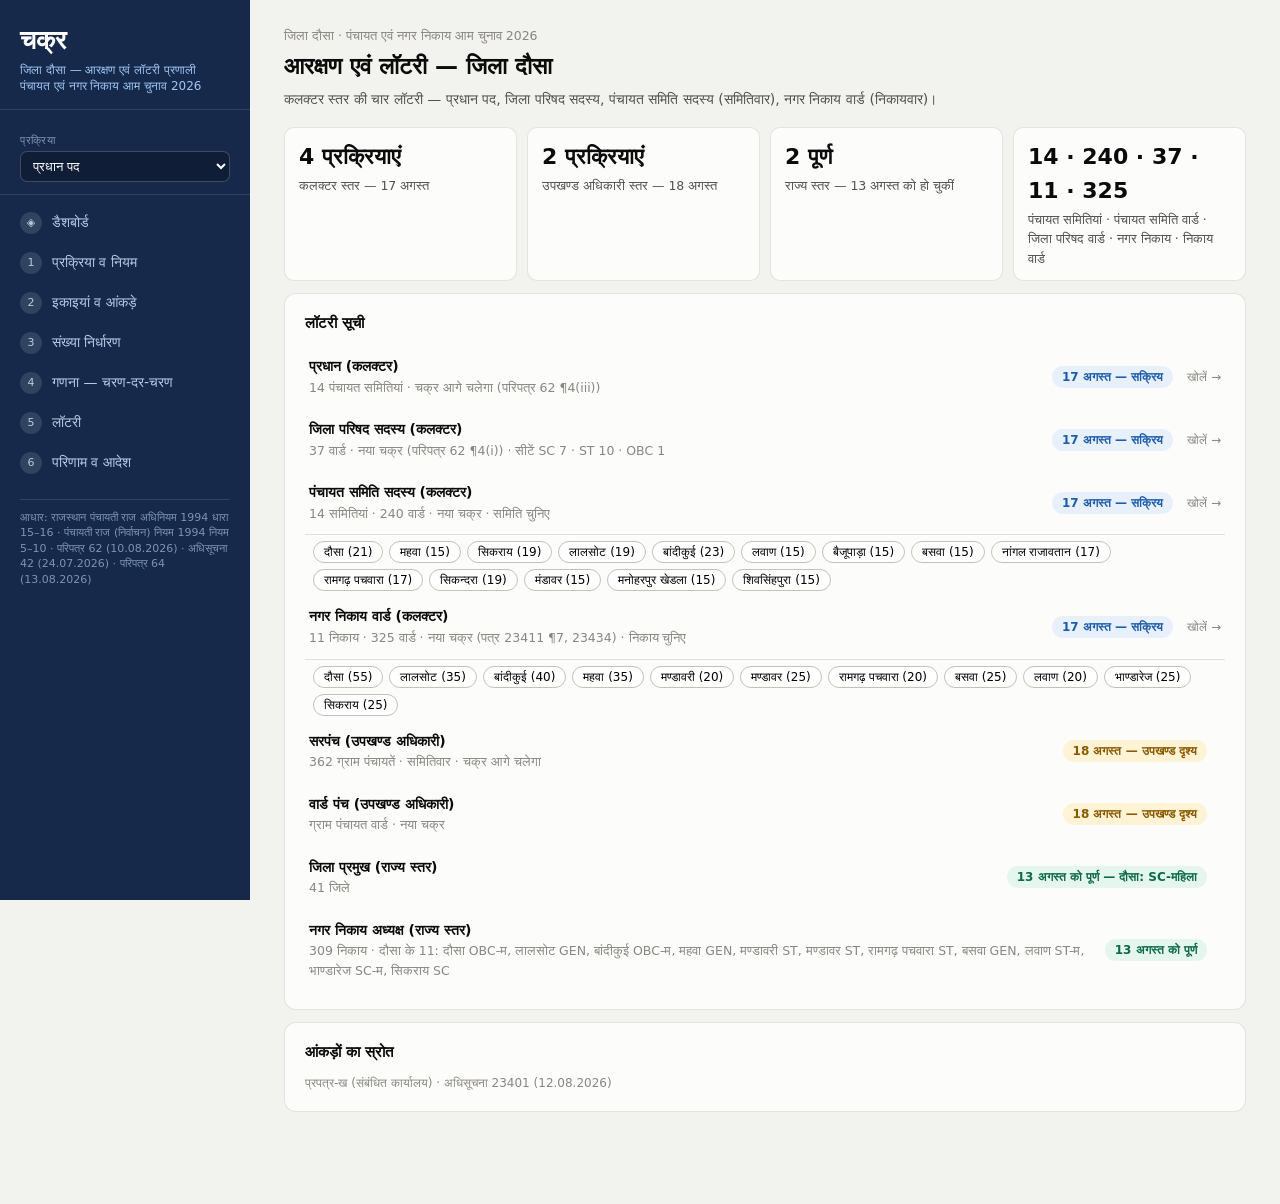
==== commit 14e5c786: "चक्र दौसा 2026 — v0.9 final for 17.08 (party view; women's total rounded down; district प्रपत्र-2 + " ====
--- a/index.html
+++ b/index.html
@@ -4,7 +4,9 @@
 <meta charset="UTF-8">
 <meta name="viewport" content="width=device-width, initial-scale=1.0">
 <title>चक्र — जिला दौसा आरक्षण एवं लॉटरी प्रणाली</title>
-<!-- build: v0.7 — rulings 16.08.2026: women = rule (no office-vs-engine मिलान anywhere); SC/ST/OBC = given पत्र numbers, derived only when none; 5% threshold ON for ULB; लवाण/महवा data as ruled. Built from v0.6 by build-v0.7.py.
+<!-- build: v0.9 — party view (default) / operator view (?ops). Built from v0.8 by build-v0.9.py.
+     v0.8 note: party-facing: rules quoted where they exist, nothing said where they do not; women-total rounding switch (default: Act text, up); PS रामगढ़ पचवारा given from the 16.08 sheet. Built from v0.7 by build-v0.8.py.
+     v0.7 note: rulings 16.08.2026: women = rule (no office-vs-engine मिलान anywhere); SC/ST/OBC = given पत्र numbers, derived only when none; 5% threshold ON for ULB; लवाण/महवा data as ruled. Built from v0.6 by build-v0.7.py.
      v0.6 note: tree.json (engine/) is the source of rules, declarations and step order; सरपंच tier (SDM, per समिति) with CSV import of the GP roster. Built from v0.5 by build-v0.6.py.
      v0.5 note: four Collector-level exercises on one engine: प्रधान (cycle continues) · जिला परिषद सदस्य · पंचायत समिति सदस्य (per समिति) · नगर निकाय वार्ड (per निकाय). Data block is generated from chakra/data/dausa by mockups/build-v0.5.py. Version deliberately not shown to officers. -->
 <style>
@@ -153,6 +155,11 @@
     main{padding:14px 12px 60px;max-width:none}
     h1{font-size:19px}
     .player{grid-template-columns:1fr}
+    .player > div,.stage,.card,main{min-width:0;max-width:100%}
+    .stage,.card{overflow:hidden}
+    .narr,.banner,.pagesub,.legend{white-space:normal;word-break:break-word}
+    .tw{overflow-x:auto;max-width:100%}
+    .r8box{overflow-x:auto}
     .rail{position:static;display:flex;overflow-x:auto;gap:4px;padding:6px}
     .rail .grp{display:none}
     .rail button{white-space:nowrap;padding:6px 8px;font-size:12px}
@@ -170,11 +177,11 @@
 <aside>
   <div class="brand"><div class="t">चक्र</div><div class="st">जिला दौसा — आरक्षण एवं लॉटरी प्रणाली<br>पंचायत एवं नगर निकाय आम चुनाव 2026</div></div>
   <div class="expick">
-    <label>अभ्यास</label><select id="tierSel"></select>
+    <label>प्रक्रिया</label><select id="tierSel"></select>
     <label id="bodyLbl">निकाय / समिति</label><select id="bodySel"></select>
   </div>
   <button class="navstep" data-s="dash"><span class="num">◈</span>डैशबोर्ड</button>
-  <button class="navstep" data-s="setup"><span class="num">1</span>अभ्यास व नियम</button>
+  <button class="navstep" data-s="setup"><span class="num">1</span>प्रक्रिया व नियम</button>
   <button class="navstep" data-s="units"><span class="num">2</span>इकाइयां व आंकड़े</button>
   <button class="navstep" data-s="quota"><span class="num">3</span>संख्या निर्धारण</button>
   <button class="navstep" data-s="compute"><span class="num">4</span>गणना — चरण-दर-चरण</button>
@@ -188,33 +195,33 @@
 <section class="screen on" id="s-dash">
   <div class="crumb">जिला दौसा · पंचायत एवं नगर निकाय आम चुनाव 2026</div>
   <h1>आरक्षण एवं लॉटरी — जिला दौसा</h1>
-  <p class="pagesub">कलक्टर स्तर की चारों लॉटरी एक ही इंजन पर — प्रधान पद (चक्र आगे), जिला परिषद सदस्य, पंचायत समिति सदस्य (समितिवार), नगर निकाय वार्ड (निकायवार)। पंक्ति दबाइए; समिति/निकाय चुनकर पूरा प्रवाह खुलता है।</p>
+  <p class="pagesub">कलक्टर स्तर की चार लॉटरी — प्रधान पद, जिला परिषद सदस्य, पंचायत समिति सदस्य (समितिवार), नगर निकाय वार्ड (निकायवार)।</p>
   <div class="tiles">
-    <div class="tile"><div class="v">4 अभ्यास</div><div class="l">कलक्टर स्तर — 17 अगस्त (परिपत्र 64: अधिकतम 18 अगस्त)</div></div>
-    <div class="tile"><div class="v">2 अभ्यास</div><div class="l">उपखण्ड अधिकारी स्तर — 18 अगस्त</div></div>
+    <div class="tile"><div class="v">4 प्रक्रियाएं</div><div class="l">कलक्टर स्तर — 17 अगस्त</div></div>
+    <div class="tile"><div class="v">2 प्रक्रियाएं</div><div class="l">उपखण्ड अधिकारी स्तर — 18 अगस्त</div></div>
     <div class="tile"><div class="v">2 पूर्ण</div><div class="l">राज्य स्तर — 13 अगस्त को हो चुकीं</div></div>
-    <div class="tile"><div class="v" id="tileCounts">—</div><div class="l">पंचायत समितियां · PS वार्ड · ZP वार्ड · नगर निकाय · निकाय वार्ड</div></div>
+    <div class="tile"><div class="v" id="tileCounts">—</div><div class="l">पंचायत समितियां · पंचायत समिति वार्ड · जिला परिषद वार्ड · नगर निकाय · निकाय वार्ड</div></div>
   </div>
-  <div class="card"><div class="cardh">आपकी लॉटरी सूची</div><div id="exlist"></div></div>
+  <div class="card"><div class="cardh">लॉटरी सूची</div><div id="exlist"></div></div>
   <div class="card"><div class="cardh">आंकड़ों का स्रोत</div>
     <div class="mini" id="srcNote"></div>
   </div>
 </section>
 
-<!-- ═══ अभ्यास व नियम ═══ -->
+<!-- ═══ प्रक्रिया व नियम ═══ -->
 <section class="screen" id="s-setup">
   <div class="crumb" data-crumb></div>
-  <h1>1 · अभ्यास व लागू नियम</h1>
-  <p class="pagesub">अभ्यास चुनिए। लागू नियम नीचे हैं; जहां नियम मौन है वहां अधिकारी की पुष्टि आवश्यक है।</p>
+  <h1>1 · प्रक्रिया व लागू नियम</h1>
+  <p class="pagesub">प्रक्रिया चुनिए। इस प्रक्रिया पर लागू नियम नीचे हैं।</p>
   <div class="grid2">
-    <div class="card"><div class="cardh">अभ्यास</div>
+    <div class="card"><div class="cardh">प्रक्रिया</div>
       <div class="radio" id="tierRadio"></div>
       <div id="bodyPick" style="margin-top:8px"></div>
       <div class="mini" id="exMeta" style="margin-top:8px"></div>
     </div>
-    <div class="card"><div class="cardh">इस अभ्यास पर लागू नियम</div><div id="ruleList"></div></div>
+    <div class="card"><div class="cardh">इस प्रक्रिया पर लागू नियम</div><div id="ruleList"></div></div>
   </div>
-  <div class="card"><div class="cardh">अधिकारी की पुष्टि <span class="chip warn">जहां नियम मौन है, वहां अधिकारी की लिखित व्याख्या कार्यवाही में छपती है</span></div>
+  <div class="card"><div class="cardh">लागू नियम — कार्यवाही विवरण में अंकित</div>
     <div id="declList"></div>
     <div class="mini" style="margin-top:8px" id="declNote"></div>
   </div>
@@ -241,7 +248,7 @@
   <h1>3 · संख्या निर्धारण</h1>
   <p class="pagesub" id="quotaSub"></p>
   <div id="qbanner"></div>
-  <div class="card"><div class="cardh" id="qInHead">राज्य/जिला पत्र की संख्याएं</div>
+  <div class="card"><div class="cardh" id="qInHead">संख्याओं का स्रोत</div>
     <div class="qgrid" id="qInputs"></div></div>
   <div class="card"><div class="cardh" id="qTableHead">पदों का वर्गीकरण — नियम से</div>
     <div class="tw"><table id="qtable"></table></div>
@@ -258,12 +265,12 @@
   <div class="player">
     <div class="rail" id="rail"></div>
     <div>
-      <div class="navbtns"><button class="btn sec" id="prevStep">◂ पिछला</button><label class="mini"><input type="checkbox" id="auditAll"> सभी चरणों में गणना विस्तार खुला रखें (ऑडिट)</label><button class="btn sec" id="nextStep">अगला ▸</button></div>
+      <div class="navbtns"><button class="btn sec" id="prevStep">◂ पिछला</button><label class="mini"><input type="checkbox" id="auditAll"> सभी चरणों में गणना विस्तार खुला रखें</label><button class="btn sec" id="nextStep">अगला ▸</button></div>
       <div class="stage" id="stage"></div>
       <div class="navbtns"><button class="btn sec" id="prevStep2">◂ पिछला</button><button class="btn sec" id="nextStep2">अगला ▸</button></div>
     </div>
   </div>
-  <div class="stepbtns"><button class="btn" data-go="lottery">चिट सूचियां फ़्रीज़ करें → लॉटरी</button></div>
+  <div class="stepbtns"><button class="btn" data-go="lottery">चिट सूचियां अंतिम करें → लॉटरी</button></div>
 </section>
 
 <!-- ═══ लॉटरी ═══ -->
@@ -274,11 +281,11 @@
   <div class="banner info" id="lotBanner"></div>
   <div class="card"><div class="cardh">लॉटरी दिवस सामग्री</div>
     <div style="display:flex;gap:10px;flex-wrap:wrap;align-items:center">
-      <button class="btn sec" data-toast="हर चिट सूची की क्रमांकित पर्चियां">🖨 पर्चियां छापें</button>
-      <button class="btn sec" id="noticeBtn">✉ सूचना</button>
-      <button class="btn sec" data-toast="कार्यवाही विवरण — अधिकारी की पुष्टियां, उपस्थिति, विडियोग्राफी सहित">📋 कार्यवाही प्रारूप</button>
+      <button class="btn sec ops-only" data-toast="हर चिट सूची की क्रमांकित पर्चियां">🖨 पर्चियां छापें</button>
+      <button class="btn sec ops-only" id="noticeBtn">✉ सूचना</button>
+      <button class="btn sec ops-only" data-toast="कार्यवाही विवरण — उपस्थिति, विडियोग्राफी सहित">📋 कार्यवाही प्रारूप</button>
       <span style="flex:1"></span>
-      <button class="btn ghost" id="resetDraws">अभ्यास रीसेट (टाइप कर पुष्टि)</button>
+      <button class="btn ghost" id="resetDraws" style="display:none">प्रक्रिया रीसेट (टाइप कर पुष्टि)</button>
     </div></div>
   <div id="drawArea"></div>
   <div class="stepbtns"><button class="btn" id="toOrder" data-go="order" disabled>सभी लॉटरी दर्ज → परिणाम</button></div>
@@ -291,11 +298,11 @@
   <div id="orderBanner"></div>
   <div class="card"><div class="cardh">वर्गवार सार <span id="orderStatus"></span></div><div class="tw"><table id="catTable"></table></div></div>
   <div class="card"><div class="cardh" id="resHead">आरक्षण परिणाम</div><div class="tw"><table id="resultTable"></table></div><div class="mini">धारीदार = लॉटरी बाकी।</div></div>
-  <div class="card"><div class="cardh">प्रारूप आदेश (स्वतः तैयार)</div><div class="order" id="orderText"></div>
+  <div class="card"><div class="cardh">प्रारूप आदेश</div><div class="order" id="orderText"></div>
     <div style="display:flex;gap:10px;flex-wrap:wrap">
       <button class="btn sec" id="printBtn">🖨 छापें / PDF</button>
-      <button class="btn sec" data-toast="परिणाम तालिका प्रपत्र में">⬇ Excel</button>
-      <button class="btn sec" data-toast="ऑडिट फ़ाइल — इनपुट, गणना, सूचियां, पुष्टियां, लॉटरी लॉग">⬇ ऑडिट फ़ाइल</button>
+      <button class="btn sec ops-only" data-toast="परिणाम तालिका प्रपत्र में">⬇ Excel</button>
+      <button class="btn sec ops-only" data-toast="अभिलेख फ़ाइल — इनपुट, गणना, सूचियां, लॉटरी लॉग">⬇ अभिलेख फ़ाइल</button>
     </div></div>
 </section>
 </main></div>
@@ -303,12 +310,13 @@
 
 <script>
 "use strict";
+const OPS = /[?&]ops\b/.test(location.search);   /* operator view: inputs, gate, reset, stubs, सरपंच; default = what the room sees */
 /* ═══ DATA — generated by build-v0.5.py from chakra/data/dausa (cell-faithful from the office sheets; do not hand-edit) ═══ */
 /*DATA-BEGIN*/
-const DATA = {"sources":"प्रधान: राज्य पत्र + Pradhan 2026 शीट · जिला परिषद: टाइप प्रपत्र-ख (37 वार्ड) + हस्तलिखित संकलन शीट · पंचायत समिति: 14 उपखण्ड अधिकारी शीटें (240 वार्ड; दो स्वतंत्र स्कैन, अंक-दर-अंक मिलान) · नगर निकाय: 11 अधिशाषी अधिकारी प्रपत्र-ख + अधिसूचना 23401 (12.08.2026) · Drive: dmdcdausa › Lottery › Prapatra Kha (15.08.2026, DEO अपलोड)","pradhan":{"years":[1995,2000,2005,2010,2015,2020],"units":[{"id":1,"n":"दौसा","est":1995,"w":21,"pop":135610,"sc":30548,"st":31674,"h":["OBC-F","ST","SC","OBC-F","SC","GEN"]},{"id":2,"n":"महवा","est":1995,"w":15,"pop":78642,"sc":19978,"st":19513,"h":["SC","GEN-F","OBC","ST","GEN","GEN-F"]},{"id":3,"n":"सिकराय","est":1995,"w":19,"pop":125361,"sc":24760,"st":41949,"h":["GEN","SC","ST-F","GEN","OBC-F","GEN-F"]},{"id":4,"n":"लालसोट","est":1995,"w":19,"pop":127342,"sc":31261,"st":34931,"h":["ST","OBC-F","GEN-F","SC","GEN-F","GEN"]},{"id":5,"n":"बांदीकुई","est":1995,"w":23,"pop":147970,"sc":27142,"st":18665,"h":["GEN-F","GEN","GEN","GEN-F","ST-F","GEN-F"]},{"id":6,"n":"लवाण","est":2015,"w":15,"pop":48697,"sc":14453,"st":11540,"h":["X","X","X","X","ST","SC-F"]},{"id":7,"n":"बैजूपाड़ा","est":2020,"w":15,"pop":56907,"sc":10004,"st":29388,"h":["X","X","X","X","X","OBC"]},{"id":8,"n":"बसवा","est":2020,"w":15,"pop":66220,"sc":11736,"st":19087,"h":["X","X","X","X","X","GEN"]},{"id":9,"n":"नांगल राजावतान","est":2020,"w":17,"pop":104983,"sc":21147,"st":57053,"h":["X","X","X","X","X","ST"]},{"id":10,"n":"रामगढ़ पचवारा","est":2020,"w":17,"pop":106707,"sc":20495,"st":53290,"h":["X","X","X","X","X","ST-F"]},{"id":11,"n":"सिकन्दरा","est":2020,"w":19,"pop":119185,"sc":29677,"st":17311,"h":["X","X","X","X","X","SC"]},{"id":12,"n":"मंडावर","est":2025,"w":15,"pop":50889,"sc":10812,"st":17302,"h":["X","X","X","X","X","X"]},{"id":13,"n":"मनोहरपुर खेडला","est":2025,"w":15,"pop":74233,"sc":19633,"st":11911,"h":["X","X","X","X","X","X"]},{"id":14,"n":"शिवसिंहपुरा","est":2025,"w":15,"pop":62289,"sc":12568,"st":34558,"h":["X","X","X","X","X","X"]}],"quota":{"sc":2,"st":4,"obc":1,"scW":1,"stW":2,"obcW":0,"genW":3}},"zp":{"wards":[{"no":1,"pop":32969,"sc":6905,"st":5220,"scp":20.94,"stp":15.83,"rk":{}},{"no":2,"pop":35587,"sc":11840,"st":7395,"scp":33.27,"stp":20.78,"rk":{"sc":"SC-1"}},{"no":3,"pop":38501,"sc":7081,"st":19277,"scp":18.39,"stp":50.07,"rk":{"st":"ST-8"}},{"no":4,"pop":34225,"sc":7943,"st":19039,"scp":23.21,"stp":55.63,"rk":{"st":"ST-4"}},{"no":5,"pop":30326,"sc":6023,"st":15927,"scp":19.86,"stp":52.52,"rk":{"st":"ST-5"}},{"no":6,"pop":35974,"sc":6830,"st":18324,"scp":18.99,"stp":50.94,"rk":{"st":"ST-7"}},{"no":7,"pop":34261,"sc":8095,"st":15312,"scp":23.63,"stp":44.69,"rk":{"st":"ST-10"}},{"no":8,"pop":29500,"sc":5583,"st":17562,"scp":18.93,"stp":59.53,"rk":{"st":"ST-2"}},{"no":9,"pop":30596,"sc":9145,"st":12468,"scp":29.89,"stp":40.75,"rk":{"sc":"SC-2"}},{"no":10,"pop":29148,"sc":5870,"st":12026,"scp":20.14,"stp":41.26,"rk":{}},{"no":11,"pop":30273,"sc":7972,"st":7185,"scp":26.33,"stp":23.73,"rk":{"sc":"SC-5"}},{"no":12,"pop":35853,"sc":7164,"st":4936,"scp":19.98,"stp":13.77,"rk":{}},{"no":13,"pop":40407,"sc":7642,"st":19039,"scp":18.91,"stp":47.12,"rk":{"st":"ST-9"}},{"no":14,"pop":37710,"sc":7282,"st":19547,"scp":19.31,"stp":51.84,"rk":{"st":"ST-6"}},{"no":15,"pop":40208,"sc":8715,"st":4218,"scp":21.67,"stp":10.49,"rk":{}},{"no":16,"pop":32713,"sc":7976,"st":6662,"scp":24.38,"stp":20.36,"rk":{}},{"no":17,"pop":33312,"sc":7683,"st":9816,"scp":23.06,"stp":29.47,"rk":{}},{"no":18,"pop":35979,"sc":8454,"st":1945,"scp":23.5,"stp":5.41,"rk":{}},{"no":19,"pop":37189,"sc":9999,"st":9053,"scp":26.89,"stp":24.34,"rk":{"sc":"SC-4"}},{"no":20,"pop":35153,"sc":7200,"st":4226,"scp":20.48,"stp":12.02,"rk":{}},{"no":21,"pop":37032,"sc":7135,"st":9602,"scp":19.27,"stp":25.93,"rk":{}},{"no":22,"pop":35064,"sc":8447,"st":12685,"scp":24.09,"stp":36.18,"rk":{}},{"no":23,"pop":28171,"sc":5126,"st":16920,"scp":18.2,"stp":60.06,"rk":{"st":"ST-1"}},{"no":24,"pop":43623,"sc":12161,"st":2219,"scp":27.88,"stp":5.09,"rk":{"sc":"SC-3"}},{"no":25,"pop":37039,"sc":9224,"st":9692,"scp":24.9,"stp":26.17,"rk":{}},{"no":26,"pop":29968,"sc":7525,"st":10419,"scp":25.11,"stp":34.77,"rk":{}},{"no":27,"pop":34788,"sc":8947,"st":6502,"scp":25.72,"stp":18.69,"rk":{"sc":"SC-6"}},{"no":28,"pop":38101,"sc":9717,"st":14057,"scp":25.5,"stp":36.89,"rk":{"sc":"SC-7"}},{"no":29,"pop":35121,"sc":6738,"st":11424,"scp":19.19,"stp":32.53,"rk":{}},{"no":30,"pop":31471,"sc":4229,"st":17966,"scp":13.44,"stp":57.09,"rk":{"st":"ST-3"}},{"no":31,"pop":36370,"sc":5705,"st":10059,"scp":15.69,"stp":27.66,"rk":{}},{"no":32,"pop":32395,"sc":4558,"st":2806,"scp":14.07,"stp":8.66,"rk":{}},{"no":33,"pop":39150,"sc":9834,"st":3201,"scp":25.12,"stp":8.18,"rk":{}},{"no":34,"pop":39101,"sc":6425,"st":8484,"scp":16.43,"stp":21.7,"rk":{}},{"no":35,"pop":39616,"sc":7028,"st":4645,"scp":17.74,"stp":11.73,"rk":{}},{"no":36,"pop":38118,"sc":7214,"st":14392,"scp":18.93,"stp":37.76,"rk":{}},{"no":37,"pop":40023,"sc":8799,"st":13922,"scp":21.98,"stp":34.78,"rk":{}}],"totals":{"pop":1305035,"sc":284214,"st":398172,"note":"टाइप शीट का योग (पृष्ठ 2); हस्तलिखित संकलन शीट (पृष्ठ 3–4) में वार्ड 15/16/21/35/37 सुधार सहित वही योग"},"sheet":{"sc":7,"scOpen":4,"scW":3,"st":10,"stOpen":5,"stW":5,"obc":1,"obcOpen":1,"obcW":0,"gen":19,"genOpen":10,"genW":9},"notes":["हस्तलिखित संकलन शीट (पृष्ठ 3–4) में वार्ड 15 (44186→40208, SC 9520→8715, ST 4232→4218), 16 (32703→32713), 21 (33054→37032, SC 6330→7135, ST 9588→9602), 35 (SC 7071→7028), 37 (40033→40023) हाथ से सुधारे गए; टाइप शीट में सुधरे अंक हैं","वार्ड 32 SC: टाइप शीट 4558 (14.07% ✓), हस्तलिखित शीट 4515 — टाइप शीट का योग 284214 = महायोग, इसलिए 4558 लिया; किसी सूची पर प्रभाव नहीं (SC सूची में क्रम ~30)","SC 7, ST 10, OBC 1 सीटें (शीट-शीर्षक); महिला सीटें नियम 6(2)/7(9) से — कुल 19: SC-म 3, ST-म 5, OBC-म 0, सामान्य-म 11"]},"ps":[{"id":"PS-01","n":"दौसा","wards":[{"no":1,"pop":7213,"sc":1372,"st":511,"scp":19.02,"stp":7.08},{"no":2,"pop":4332,"sc":1966,"st":1198,"scp":45.38,"stp":27.65},{"no":3,"pop":7167,"sc":431,"st":2374,"scp":6.01,"stp":33.12},{"no":4,"pop":4954,"sc":625,"st":1390,"scp":12.62,"stp":28.06},{"no":5,"pop":7510,"sc":1909,"st":1752,"scp":25.42,"stp":23.33},{"no":6,"pop":6559,"sc":1712,"st":538,"scp":26.1,"stp":8.2},{"no":7,"pop":5279,"sc":1695,"st":211,"scp":32.11,"stp":4.0},{"no":8,"pop":7752,"sc":1629,"st":1726,"scp":21.01,"stp":22.27},{"no":9,"pop":5086,"sc":899,"st":1430,"scp":17.68,"stp":28.12},{"no":10,"pop":6528,"sc":1812,"st":2473,"scp":27.76,"stp":37.88},{"no":11,"pop":5260,"sc":833,"st":30,"scp":15.84,"stp":0.57},{"no":12,"pop":5022,"sc":624,"st":3178,"scp":12.43,"stp":63.28},{"no":13,"pop":7466,"sc":1934,"st":696,"scp":25.9,"stp":9.32},{"no":14,"pop":8369,"sc":2025,"st":339,"scp":24.2,"stp":4.05},{"no":15,"pop":5698,"sc":1204,"st":3520,"scp":21.13,"stp":61.78},{"no":16,"pop":6270,"sc":1304,"st":2756,"scp":20.8,"stp":43.96},{"no":17,"pop":6579,"sc":2083,"st":625,"scp":31.66,"stp":9.5},{"no":18,"pop":6977,"sc":2175,"st":259,"scp":31.17,"stp":3.71},{"no":19,"pop":7934,"sc":2060,"st":1180,"scp":25.96,"stp":14.87},{"no":20,"pop":8564,"sc":1313,"st":2831,"scp":15.33,"stp":33.06},{"no":21,"pop":5091,"sc":943,"st":2657,"scp":18.52,"stp":52.19}],"totals":{"pop":135610,"sc":30548,"st":31674,"note":"शीट की Total पंक्ति = प्रधान इकाई-सूची"}},{"id":"PS-02","n":"महवा","wards":[{"no":1,"pop":5185,"sc":1458,"st":688,"scp":28.12,"stp":13.27},{"no":2,"pop":4751,"sc":1647,"st":947,"scp":34.67,"stp":19.93},{"no":3,"pop":4310,"sc":999,"st":2671,"scp":23.18,"stp":61.97},{"no":4,"pop":7825,"sc":1488,"st":472,"scp":19.02,"stp":6.03},{"no":5,"pop":4408,"sc":1041,"st":2074,"scp":23.62,"stp":47.05},{"no":6,"pop":6429,"sc":1752,"st":0,"scp":27.25,"stp":0.0},{"no":7,"pop":4003,"sc":1797,"st":524,"scp":44.89,"stp":13.09},{"no":8,"pop":5518,"sc":1293,"st":2338,"scp":23.43,"stp":42.37},{"no":9,"pop":3904,"sc":907,"st":2340,"scp":23.23,"stp":59.94},{"no":10,"pop":4996,"sc":878,"st":1551,"scp":17.57,"stp":31.04},{"no":11,"pop":5246,"sc":1573,"st":831,"scp":29.98,"stp":15.84},{"no":12,"pop":4623,"sc":687,"st":1329,"scp":14.86,"stp":28.75},{"no":13,"pop":5196,"sc":952,"st":236,"scp":18.32,"stp":4.54},{"no":14,"pop":6018,"sc":2009,"st":1783,"scp":33.38,"stp":29.63},{"no":15,"pop":6230,"sc":1497,"st":1729,"scp":24.03,"stp":27.75}],"totals":{"pop":78642,"sc":19978,"st":19513,"note":"शीट की Total पंक्ति = प्रधान इकाई-सूची"}},{"id":"PS-03","n":"सिकराय","wards":[{"no":1,"pop":6685,"sc":1422,"st":851,"scp":21.27,"stp":12.73},{"no":2,"pop":5045,"sc":1428,"st":1464,"scp":28.31,"stp":29.02},{"no":3,"pop":13712,"sc":2513,"st":421,"scp":18.33,"stp":3.07},{"no":4,"pop":3079,"sc":698,"st":2105,"scp":22.67,"stp":68.37},{"no":5,"pop":4629,"sc":1307,"st":2421,"scp":28.24,"stp":52.3},{"no":6,"pop":3899,"sc":324,"st":3159,"scp":8.31,"stp":81.02},{"no":7,"pop":6980,"sc":2139,"st":3456,"scp":30.64,"stp":49.51},{"no":8,"pop":6325,"sc":1162,"st":2507,"scp":18.37,"stp":39.64},{"no":9,"pop":10315,"sc":916,"st":871,"scp":8.88,"stp":8.44},{"no":10,"pop":7888,"sc":803,"st":5693,"scp":10.18,"stp":72.17},{"no":11,"pop":5329,"sc":1092,"st":2824,"scp":20.49,"stp":52.99},{"no":12,"pop":6038,"sc":1960,"st":14,"scp":32.46,"stp":0.23},{"no":13,"pop":3315,"sc":642,"st":1402,"scp":19.37,"stp":42.29},{"no":14,"pop":8528,"sc":1100,"st":4450,"scp":12.9,"stp":52.18},{"no":15,"pop":4871,"sc":819,"st":3496,"scp":16.81,"stp":71.77},{"no":16,"pop":7934,"sc":1686,"st":3559,"scp":21.25,"stp":44.86},{"no":17,"pop":8880,"sc":2883,"st":2630,"scp":32.47,"stp":29.62},{"no":18,"pop":5001,"sc":1377,"st":0,"scp":27.53,"stp":0.0},{"no":19,"pop":6908,"sc":489,"st":626,"scp":7.08,"stp":9.06}],"totals":{"pop":125361,"sc":24760,"st":41949,"note":"शीट की Total पंक्ति = प्रधान इकाई-सूची"}},{"id":"PS-04","n":"लालसोट","wards":[{"no":1,"pop":13342,"sc":3730,"st":52,"scp":27.96,"stp":0.39},{"no":2,"pop":5700,"sc":2172,"st":586,"scp":38.11,"stp":10.28},{"no":3,"pop":8231,"sc":2081,"st":4403,"scp":25.28,"stp":53.49},{"no":4,"pop":8254,"sc":3366,"st":2826,"scp":40.78,"stp":34.24},{"no":5,"pop":5806,"sc":1299,"st":1143,"scp":22.37,"stp":19.69},{"no":6,"pop":9057,"sc":3244,"st":3208,"scp":35.82,"stp":35.42},{"no":7,"pop":7577,"sc":1560,"st":3020,"scp":20.59,"stp":39.86},{"no":8,"pop":4933,"sc":1254,"st":2659,"scp":25.42,"stp":53.9},{"no":9,"pop":4886,"sc":930,"st":2450,"scp":19.03,"stp":50.14},{"no":10,"pop":7540,"sc":1083,"st":2552,"scp":14.36,"stp":33.85},{"no":11,"pop":4212,"sc":1043,"st":1345,"scp":24.76,"stp":31.93},{"no":12,"pop":5982,"sc":1779,"st":1582,"scp":29.74,"stp":26.45},{"no":13,"pop":6881,"sc":1282,"st":1861,"scp":18.63,"stp":27.05},{"no":14,"pop":6309,"sc":1670,"st":1961,"scp":26.47,"stp":31.08},{"no":15,"pop":6121,"sc":1334,"st":399,"scp":21.79,"stp":6.52},{"no":16,"pop":6064,"sc":682,"st":742,"scp":11.25,"stp":12.24},{"no":17,"pop":4325,"sc":496,"st":1340,"scp":11.47,"stp":30.98},{"no":18,"pop":8005,"sc":1365,"st":1579,"scp":17.05,"stp":19.73},{"no":19,"pop":4117,"sc":891,"st":1223,"scp":21.64,"stp":29.71}],"totals":{"pop":127342,"sc":31261,"st":34931,"note":"शीट की Total पंक्ति = प्रधान इकाई-सूची"}},{"id":"PS-05","n":"बांदीकुई","wards":[{"no":1,"pop":5444,"sc":612,"st":3051,"scp":11.24,"stp":56.04},{"no":2,"pop":6587,"sc":1747,"st":1612,"scp":26.52,"stp":24.47},{"no":3,"pop":6172,"sc":2474,"st":1456,"scp":40.08,"stp":23.59},{"no":4,"pop":7517,"sc":1197,"st":2273,"scp":15.92,"stp":30.24},{"no":5,"pop":9456,"sc":1770,"st":706,"scp":18.72,"stp":7.47},{"no":6,"pop":5487,"sc":311,"st":8,"scp":5.67,"stp":0.15},{"no":7,"pop":6691,"sc":1867,"st":537,"scp":27.9,"stp":8.03},{"no":8,"pop":6478,"sc":1528,"st":1131,"scp":23.59,"stp":17.46},{"no":9,"pop":5381,"sc":532,"st":45,"scp":9.89,"stp":0.84},{"no":10,"pop":5938,"sc":1179,"st":55,"scp":19.86,"stp":0.93},{"no":11,"pop":6896,"sc":2420,"st":473,"scp":35.09,"stp":6.86},{"no":12,"pop":6311,"sc":1465,"st":449,"scp":23.21,"stp":7.11},{"no":13,"pop":4753,"sc":601,"st":40,"scp":12.64,"stp":0.84},{"no":14,"pop":7122,"sc":972,"st":164,"scp":13.65,"stp":2.3},{"no":15,"pop":8675,"sc":2046,"st":21,"scp":23.59,"stp":0.24},{"no":16,"pop":5142,"sc":100,"st":45,"scp":1.94,"stp":0.88},{"no":17,"pop":6345,"sc":500,"st":133,"scp":7.88,"stp":2.1},{"no":18,"pop":5898,"sc":1133,"st":1423,"scp":19.21,"stp":24.13},{"no":19,"pop":7936,"sc":1376,"st":289,"scp":17.34,"stp":3.64},{"no":20,"pop":6154,"sc":662,"st":2306,"scp":10.76,"stp":37.47},{"no":21,"pop":5923,"sc":907,"st":576,"scp":15.31,"stp":9.72},{"no":22,"pop":5989,"sc":984,"st":1579,"scp":16.43,"stp":26.37},{"no":23,"pop":5675,"sc":759,"st":293,"scp":13.37,"stp":5.16}],"totals":{"pop":147970,"sc":27142,"st":18665,"note":"शीट की Total पंक्ति = प्रधान इकाई-सूची"}},{"id":"PS-06","n":"लवाण","wards":[{"no":1,"pop":2315,"sc":131,"st":718,"scp":5.66,"stp":31.02},{"no":2,"pop":3375,"sc":442,"st":1986,"scp":13.1,"stp":58.84},{"no":3,"pop":2549,"sc":618,"st":274,"scp":24.24,"stp":10.75},{"no":4,"pop":3506,"sc":458,"st":465,"scp":13.06,"stp":13.26},{"no":5,"pop":2392,"sc":716,"st":1351,"scp":29.93,"stp":56.48},{"no":6,"pop":3000,"sc":391,"st":2190,"scp":13.03,"stp":73.0},{"no":7,"pop":2828,"sc":363,"st":338,"scp":12.84,"stp":11.95},{"no":8,"pop":2315,"sc":690,"st":192,"scp":29.81,"stp":8.29},{"no":9,"pop":2178,"sc":1284,"st":137,"scp":58.95,"stp":6.29},{"no":10,"pop":4048,"sc":1495,"st":906,"scp":36.93,"stp":22.38},{"no":11,"pop":2390,"sc":627,"st":710,"scp":26.23,"stp":29.71},{"no":12,"pop":4254,"sc":2032,"st":203,"scp":47.77,"stp":4.77},{"no":13,"pop":3752,"sc":2200,"st":338,"scp":58.64,"stp":9.01},{"no":14,"pop":4812,"sc":1569,"st":306,"scp":32.61,"stp":6.36},{"no":15,"pop":4983,"sc":1437,"st":1426,"scp":28.84,"stp":28.62}],"totals":{"pop":48697,"sc":14453,"st":11540,"note":"शीट की Total पंक्ति = प्रधान इकाई-सूची"}},{"id":"PS-07","n":"बैजूपाड़ा","wards":[{"no":1,"pop":3778,"sc":572,"st":1613,"scp":15.14,"stp":42.69},{"no":2,"pop":3167,"sc":1092,"st":1116,"scp":34.48,"stp":35.24},{"no":3,"pop":5026,"sc":772,"st":2821,"scp":15.36,"stp":56.13},{"no":4,"pop":3925,"sc":828,"st":2302,"scp":21.1,"stp":58.65},{"no":5,"pop":2916,"sc":543,"st":1572,"scp":18.62,"stp":53.91},{"no":6,"pop":3719,"sc":515,"st":1961,"scp":13.85,"stp":52.73},{"no":7,"pop":4313,"sc":1024,"st":1460,"scp":23.74,"stp":33.85},{"no":8,"pop":4558,"sc":561,"st":1953,"scp":12.31,"stp":42.85},{"no":9,"pop":4093,"sc":860,"st":2195,"scp":21.01,"stp":53.63},{"no":10,"pop":3909,"sc":426,"st":2387,"scp":10.9,"stp":61.06},{"no":11,"pop":2918,"sc":292,"st":2079,"scp":10.01,"stp":71.25},{"no":12,"pop":4262,"sc":244,"st":3048,"scp":5.73,"stp":71.52},{"no":13,"pop":2392,"sc":50,"st":2023,"scp":2.09,"stp":84.57},{"no":14,"pop":3977,"sc":1009,"st":1737,"scp":25.37,"stp":43.68},{"no":15,"pop":3954,"sc":1216,"st":1121,"scp":30.75,"stp":28.35}],"totals":{"pop":56907,"sc":10004,"st":29388,"note":"शीट की Total पंक्ति = प्रधान इकाई-सूची"}},{"id":"PS-08","n":"बसवा","wards":[{"no":1,"pop":2995,"sc":709,"st":1097,"scp":23.67,"stp":36.63},{"no":2,"pop":4350,"sc":859,"st":900,"scp":19.75,"stp":20.69},{"no":3,"pop":5194,"sc":1036,"st":1244,"scp":19.95,"stp":23.95},{"no":4,"pop":5622,"sc":775,"st":389,"scp":13.79,"stp":6.92},{"no":5,"pop":5879,"sc":1240,"st":2044,"scp":21.09,"stp":34.77},{"no":6,"pop":3509,"sc":265,"st":2233,"scp":7.55,"stp":63.64},{"no":7,"pop":4725,"sc":1264,"st":1636,"scp":26.75,"stp":34.62},{"no":8,"pop":2583,"sc":451,"st":553,"scp":17.46,"stp":21.41},{"no":9,"pop":2649,"sc":300,"st":346,"scp":11.33,"stp":13.06},{"no":10,"pop":4515,"sc":987,"st":1410,"scp":21.86,"stp":31.23},{"no":11,"pop":2613,"sc":455,"st":34,"scp":17.41,"stp":1.3},{"no":12,"pop":2691,"sc":590,"st":88,"scp":21.92,"stp":3.27},{"no":13,"pop":4795,"sc":624,"st":709,"scp":13.01,"stp":14.79},{"no":14,"pop":6567,"sc":1606,"st":938,"scp":24.46,"stp":14.28},{"no":15,"pop":7533,"sc":575,"st":5466,"scp":7.63,"stp":72.56}],"totals":{"pop":66220,"sc":11736,"st":19087,"note":"शीट की Total पंक्ति = प्रधान इकाई-सूची"}},{"id":"PS-09","n":"नांगल राजावतान","wards":[{"no":1,"pop":8078,"sc":2557,"st":2941,"scp":31.65,"stp":36.41},{"no":2,"pop":4823,"sc":1052,"st":3065,"scp":21.81,"stp":63.55},{"no":3,"pop":9590,"sc":2197,"st":4621,"scp":22.91,"stp":48.19},{"no":4,"pop":6075,"sc":543,"st":4480,"scp":8.94,"stp":73.74},{"no":5,"pop":7822,"sc":981,"st":5292,"scp":12.54,"stp":67.66},{"no":6,"pop":6649,"sc":1589,"st":3105,"scp":23.9,"stp":46.7},{"no":7,"pop":5466,"sc":1395,"st":3571,"scp":25.52,"stp":65.33},{"no":8,"pop":7003,"sc":887,"st":5028,"scp":12.67,"stp":71.8},{"no":9,"pop":4212,"sc":759,"st":3303,"scp":18.02,"stp":78.42},{"no":10,"pop":4209,"sc":953,"st":3175,"scp":22.64,"stp":75.43},{"no":11,"pop":4974,"sc":648,"st":2373,"scp":13.03,"stp":47.71},{"no":12,"pop":4550,"sc":764,"st":3105,"scp":16.79,"stp":68.24},{"no":13,"pop":7507,"sc":1355,"st":4038,"scp":18.05,"stp":53.79},{"no":14,"pop":7373,"sc":1655,"st":165,"scp":22.45,"stp":2.24},{"no":15,"pop":4866,"sc":984,"st":2681,"scp":20.22,"stp":55.1},{"no":16,"pop":5783,"sc":1409,"st":2130,"scp":24.36,"stp":36.83},{"no":17,"pop":6003,"sc":1419,"st":3980,"scp":23.64,"stp":66.3}],"totals":{"pop":104983,"sc":21147,"st":57053,"note":"शीट की Total पंक्ति = प्रधान इकाई-सूची"}},{"id":"PS-10","n":"रामगढ़ पचवारा","wards":[{"no":1,"pop":6702,"sc":367,"st":4525,"scp":5.48,"stp":67.52},{"no":2,"pop":5781,"sc":1232,"st":2647,"scp":21.31,"stp":45.79},{"no":3,"pop":6324,"sc":1510,"st":2513,"scp":23.88,"stp":39.74},{"no":4,"pop":6246,"sc":1393,"st":3487,"scp":22.3,"stp":55.83},{"no":5,"pop":8103,"sc":1696,"st":4054,"scp":20.93,"stp":50.03},{"no":6,"pop":5678,"sc":1229,"st":2597,"scp":21.64,"stp":45.74},{"no":7,"pop":5753,"sc":882,"st":3853,"scp":15.33,"stp":66.97},{"no":8,"pop":7906,"sc":2321,"st":2986,"scp":29.36,"stp":37.77},{"no":9,"pop":2445,"sc":431,"st":1700,"scp":17.63,"stp":69.53},{"no":10,"pop":5440,"sc":1076,"st":787,"scp":19.78,"stp":14.47},{"no":11,"pop":8087,"sc":1006,"st":3886,"scp":12.44,"stp":48.05},{"no":12,"pop":7546,"sc":1264,"st":4076,"scp":16.75,"stp":54.02},{"no":13,"pop":8983,"sc":1544,"st":5604,"scp":17.19,"stp":62.38},{"no":14,"pop":6054,"sc":947,"st":3174,"scp":15.64,"stp":52.43},{"no":15,"pop":6513,"sc":1671,"st":2697,"scp":25.66,"stp":41.41},{"no":16,"pop":4225,"sc":195,"st":3684,"scp":4.62,"stp":87.2},{"no":17,"pop":4921,"sc":1731,"st":1020,"scp":35.18,"stp":20.73}],"totals":{"pop":106707,"sc":20495,"st":53290,"note":"शीट की Total पंक्ति = प्रधान इकाई-सूची"}},{"id":"PS-11","n":"सिकन्दरा","wards":[{"no":1,"pop":5186,"sc":1420,"st":1368,"scp":27.38,"stp":26.38},{"no":2,"pop":6360,"sc":579,"st":2960,"scp":9.1,"stp":46.54},{"no":3,"pop":7471,"sc":2065,"st":1347,"scp":27.64,"stp":18.03},{"no":4,"pop":8860,"sc":2943,"st":2754,"scp":33.22,"stp":31.08},{"no":5,"pop":5055,"sc":994,"st":118,"scp":19.66,"stp":2.33},{"no":6,"pop":8605,"sc":2207,"st":310,"scp":25.65,"stp":3.6},{"no":7,"pop":5524,"sc":1491,"st":152,"scp":26.99,"stp":2.75},{"no":8,"pop":7530,"sc":1711,"st":3397,"scp":22.72,"stp":45.11},{"no":9,"pop":6915,"sc":3221,"st":1905,"scp":46.58,"stp":27.55},{"no":10,"pop":3209,"sc":945,"st":0,"scp":29.45,"stp":0.0},{"no":11,"pop":6164,"sc":1570,"st":915,"scp":25.47,"stp":14.84},{"no":12,"pop":6133,"sc":2646,"st":240,"scp":43.14,"stp":3.91},{"no":13,"pop":7410,"sc":1781,"st":107,"scp":24.04,"stp":1.44},{"no":14,"pop":6125,"sc":911,"st":1387,"scp":14.87,"stp":22.64},{"no":15,"pop":3978,"sc":805,"st":14,"scp":20.24,"stp":0.35},{"no":16,"pop":4451,"sc":1641,"st":69,"scp":36.87,"stp":1.55},{"no":17,"pop":13108,"sc":1388,"st":268,"scp":10.59,"stp":2.04},{"no":18,"pop":4074,"sc":531,"st":0,"scp":13.03,"stp":0.0},{"no":19,"pop":3027,"sc":828,"st":0,"scp":27.35,"stp":0.0}],"totals":{"pop":119185,"sc":29677,"st":17311,"note":"शीट की Total पंक्ति = प्रधान इकाई-सूची"}},{"id":"PS-12","n":"मंडावर","wards":[{"no":1,"pop":2589,"sc":499,"st":1344,"scp":19.27,"stp":51.91},{"no":2,"pop":2569,"sc":642,"st":922,"scp":24.99,"stp":35.89},{"no":3,"pop":4046,"sc":1081,"st":2386,"scp":26.72,"stp":58.97},{"no":4,"pop":3426,"sc":549,"st":1726,"scp":16.02,"stp":50.38},{"no":5,"pop":2722,"sc":924,"st":479,"scp":33.95,"stp":17.6},{"no":6,"pop":3471,"sc":450,"st":2075,"scp":12.96,"stp":59.78},{"no":7,"pop":3119,"sc":677,"st":1461,"scp":21.71,"stp":46.84},{"no":8,"pop":4534,"sc":1731,"st":407,"scp":38.18,"stp":8.98},{"no":9,"pop":3180,"sc":536,"st":305,"scp":16.86,"stp":9.59},{"no":10,"pop":3577,"sc":1373,"st":1704,"scp":38.38,"stp":47.64},{"no":11,"pop":4789,"sc":279,"st":918,"scp":5.83,"stp":19.17},{"no":12,"pop":3565,"sc":1097,"st":879,"scp":30.77,"stp":24.66},{"no":13,"pop":2644,"sc":197,"st":1470,"scp":7.45,"stp":55.6},{"no":14,"pop":3477,"sc":678,"st":42,"scp":19.5,"stp":1.21},{"no":15,"pop":3181,"sc":99,"st":1184,"scp":3.11,"stp":37.22}],"totals":{"pop":50889,"sc":10812,"st":17302,"note":"शीट की Total पंक्ति = प्रधान इकाई-सूची"}},{"id":"PS-13","n":"मनोहरपुर खेडला","wards":[{"no":1,"pop":4694,"sc":1063,"st":570,"scp":22.65,"stp":12.14},{"no":2,"pop":3920,"sc":718,"st":1,"scp":18.32,"stp":0.03},{"no":3,"pop":5928,"sc":1713,"st":1752,"scp":28.9,"stp":29.55},{"no":4,"pop":4946,"sc":1471,"st":43,"scp":29.74,"stp":0.87},{"no":5,"pop":5227,"sc":1153,"st":6,"scp":22.06,"stp":0.11},{"no":6,"pop":6023,"sc":1409,"st":4,"scp":23.39,"stp":0.07},{"no":7,"pop":5774,"sc":1883,"st":0,"scp":32.61,"stp":0.0},{"no":8,"pop":5093,"sc":1640,"st":13,"scp":32.2,"stp":0.26},{"no":9,"pop":5166,"sc":1162,"st":401,"scp":22.49,"stp":7.76},{"no":10,"pop":4560,"sc":1991,"st":79,"scp":43.66,"stp":1.73},{"no":11,"pop":4337,"sc":554,"st":2858,"scp":12.77,"stp":65.9},{"no":12,"pop":3221,"sc":1417,"st":142,"scp":43.99,"stp":4.41},{"no":13,"pop":4128,"sc":1448,"st":3,"scp":35.08,"stp":0.07},{"no":14,"pop":6994,"sc":961,"st":4605,"scp":13.74,"stp":65.84},{"no":15,"pop":4222,"sc":1050,"st":1434,"scp":24.87,"stp":33.96}],"totals":{"pop":74233,"sc":19633,"st":11911,"note":"शीट की Total पंक्ति = प्रधान इकाई-सूची"}},{"id":"PS-14","n":"शिवसिंहपुरा","wards":[{"no":1,"pop":4670,"sc":507,"st":3442,"scp":10.86,"stp":73.7},{"no":2,"pop":4806,"sc":1309,"st":1502,"scp":27.24,"stp":31.25},{"no":3,"pop":2061,"sc":193,"st":1755,"scp":9.36,"stp":85.15},{"no":4,"pop":4196,"sc":1237,"st":1927,"scp":29.48,"stp":45.92},{"no":5,"pop":5496,"sc":1377,"st":2736,"scp":25.05,"stp":49.78},{"no":6,"pop":3822,"sc":514,"st":2770,"scp":13.45,"stp":72.48},{"no":7,"pop":3234,"sc":569,"st":1978,"scp":17.59,"stp":61.16},{"no":8,"pop":4238,"sc":773,"st":2777,"scp":18.24,"stp":65.53},{"no":9,"pop":6063,"sc":1197,"st":3199,"scp":19.74,"stp":52.76},{"no":10,"pop":3955,"sc":946,"st":1934,"scp":23.92,"stp":48.9},{"no":11,"pop":2692,"sc":207,"st":2168,"scp":7.69,"stp":80.53},{"no":12,"pop":4228,"sc":1062,"st":2270,"scp":25.12,"stp":53.69},{"no":13,"pop":3177,"sc":924,"st":1206,"scp":29.08,"stp":37.96},{"no":14,"pop":3995,"sc":600,"st":1723,"scp":15.02,"stp":43.13},{"no":15,"pop":5656,"sc":1153,"st":3171,"scp":20.39,"stp":56.06}],"totals":{"pop":62289,"sc":12568,"st":34558,"note":"शीट की Total पंक्ति = प्रधान इकाई-सूची"}}],"ulb":[{"id":"ULB-01","n":"दौसा","type":"परिषद","adhyaksh":"OBC-F","cycle":"परिसीमन में वार्ड-संख्या व सीमाएं बदलीं (नगर परिषद, 55 वार्ड) — पत्र 23411 ¶7, ¶10; पत्र 23434 ¶7","state":{"sc":11,"scW":4,"st":6,"stW":2,"obc":9,"obcW":3,"gen":29,"genW":10,"wards":55},"sheet":{"sc":8,"scW":2,"st":6,"stW":1,"obc":11,"obcW":3,"gen":30,"genW":9},"wards":[{"no":1,"pop":1998,"sc":357,"st":452,"scp":17.87,"stp":22.62},{"no":2,"pop":2001,"sc":325,"st":91,"scp":16.24,"stp":4.55},{"no":3,"pop":1940,"sc":617,"st":178,"scp":31.8,"stp":9.18},{"no":4,"pop":1641,"sc":203,"st":269,"scp":12.37,"stp":16.39},{"no":5,"pop":1726,"sc":175,"st":163,"scp":10.14,"stp":9.44},{"no":6,"pop":1770,"sc":98,"st":51,"scp":5.54,"stp":2.88},{"no":7,"pop":1927,"sc":30,"st":25,"scp":1.56,"stp":1.3},{"no":8,"pop":1805,"sc":448,"st":155,"scp":24.82,"stp":8.59},{"no":9,"pop":1753,"sc":145,"st":854,"scp":8.27,"stp":48.72},{"no":10,"pop":2015,"sc":267,"st":372,"scp":13.25,"stp":18.46},{"no":11,"pop":1778,"sc":358,"st":1274,"scp":20.13,"stp":71.65},{"no":12,"pop":1755,"sc":59,"st":1220,"scp":3.36,"stp":69.52},{"no":13,"pop":1662,"sc":476,"st":660,"scp":28.64,"stp":39.71},{"no":14,"pop":1866,"sc":21,"st":19,"scp":1.13,"stp":1.02},{"no":15,"pop":1871,"sc":0,"st":21,"scp":0.0,"stp":1.12},{"no":16,"pop":1670,"sc":188,"st":52,"scp":11.26,"stp":3.11},{"no":17,"pop":1677,"sc":95,"st":0,"scp":5.66,"stp":0.0},{"no":18,"pop":1825,"sc":395,"st":84,"scp":21.64,"stp":4.6},{"no":19,"pop":1613,"sc":43,"st":141,"scp":2.67,"stp":8.74},{"no":20,"pop":1901,"sc":165,"st":112,"scp":8.68,"stp":5.89},{"no":21,"pop":1626,"sc":218,"st":119,"scp":13.41,"stp":7.32},{"no":22,"pop":1893,"sc":539,"st":668,"scp":28.47,"stp":35.29},{"no":23,"pop":1653,"sc":13,"st":35,"scp":0.79,"stp":2.12},{"no":24,"pop":1854,"sc":684,"st":19,"scp":36.89,"stp":1.02},{"no":25,"pop":1973,"sc":65,"st":1,"scp":3.29,"stp":0.05},{"no":26,"pop":1956,"sc":206,"st":9,"scp":10.53,"stp":0.46},{"no":27,"pop":1896,"sc":46,"st":18,"scp":2.43,"stp":0.95},{"no":28,"pop":1747,"sc":124,"st":14,"scp":7.1,"stp":0.8},{"no":29,"pop":1726,"sc":802,"st":15,"scp":46.47,"stp":0.87},{"no":30,"pop":1768,"sc":328,"st":25,"scp":18.55,"stp":1.41},{"no":31,"pop":1829,"sc":192,"st":208,"scp":10.5,"stp":11.37},{"no":32,"pop":1813,"sc":606,"st":429,"scp":33.43,"stp":23.66},{"no":33,"pop":1615,"sc":137,"st":375,"scp":8.48,"stp":23.22},{"no":34,"pop":1681,"sc":315,"st":170,"scp":18.74,"stp":10.11},{"no":35,"pop":1626,"sc":486,"st":25,"scp":29.89,"stp":1.54},{"no":36,"pop":1728,"sc":69,"st":75,"scp":3.99,"stp":4.34},{"no":37,"pop":1924,"sc":1787,"st":0,"scp":92.88,"stp":0.0},{"no":38,"pop":1706,"sc":783,"st":1,"scp":45.9,"stp":0.06},{"no":39,"pop":1672,"sc":33,"st":11,"scp":1.97,"stp":0.66},{"no":40,"pop":1613,"sc":9,"st":8,"scp":0.56,"stp":0.5},{"no":41,"pop":1926,"sc":459,"st":96,"scp":23.83,"stp":4.98},{"no":42,"pop":1983,"sc":734,"st":10,"scp":37.01,"stp":0.5},{"no":43,"pop":1720,"sc":718,"st":0,"scp":41.74,"stp":0.0},{"no":44,"pop":1627,"sc":71,"st":5,"scp":4.36,"stp":0.31},{"no":45,"pop":1691,"sc":171,"st":4,"scp":10.11,"stp":0.24},{"no":46,"pop":1732,"sc":1048,"st":12,"scp":60.51,"stp":0.69},{"no":47,"pop":1668,"sc":919,"st":80,"scp":55.1,"stp":4.8},{"no":48,"pop":1650,"sc":207,"st":668,"scp":12.55,"stp":40.48},{"no":49,"pop":1830,"sc":272,"st":186,"scp":14.86,"stp":10.16},{"no":50,"pop":1733,"sc":1030,"st":159,"scp":59.43,"stp":9.17},{"no":51,"pop":1734,"sc":1030,"st":159,"scp":59.4,"stp":9.17},{"no":52,"pop":1663,"sc":374,"st":424,"scp":22.49,"stp":25.5},{"no":53,"pop":1659,"sc":116,"st":270,"scp":6.99,"stp":16.27},{"no":54,"pop":1644,"sc":315,"st":241,"scp":19.16,"stp":14.66},{"no":55,"pop":1626,"sc":581,"st":233,"scp":35.73,"stp":14.33}],"totals":{"pop":97379,"sc":19952,"st":10965,"note":"वार्ड-योग = प्रपत्र-ख शीर्षक"},"notes":["प्रपत्र-ख शीर्षक की वर्गवार संख्या (SC 8, ST 6, OBC 11, सामान्य 30) अधिसूचना 23401 (SC 11, ST 6, OBC 9, सामान्य 29) से भिन्न — अधिसूचना 23401 प्रयुक्त"]},{"id":"ULB-02","n":"लालसोट","type":"परिषद","adhyaksh":"GEN","cycle":"113-सूची पर था, परन्तु वार्ड-सीमाओं में परिवर्तन ⅓ से अधिक वार्डों में — जिला सत्यापन (पत्र 23411 ¶10; पत्र 23434 ¶4; निर्णय 15.08.2026)","state":{"sc":4,"scW":1,"st":1,"stW":0,"obc":7,"obcW":2,"gen":23,"genW":8,"wards":35},"sheet":{"sc":4,"scW":1,"st":1,"obc":7,"obcW":2,"gen":23,"genW":8},"wards":[{"no":1,"pop":972,"sc":8,"st":1,"scp":0.82,"stp":0.1},{"no":2,"pop":1104,"sc":1074,"st":0,"scp":97.28,"stp":0.0},{"no":3,"pop":1129,"sc":470,"st":0,"scp":41.63,"stp":0.0},{"no":4,"pop":1184,"sc":90,"st":60,"scp":7.6,"stp":5.06},{"no":5,"pop":1139,"sc":132,"st":0,"scp":11.59,"stp":0.0},{"no":6,"pop":1105,"sc":105,"st":198,"scp":9.5,"stp":17.92},{"no":7,"pop":1129,"sc":150,"st":0,"scp":13.28,"stp":0.0},{"no":8,"pop":1049,"sc":31,"st":0,"scp":2.96,"stp":0.0},{"no":9,"pop":1028,"sc":0,"st":31,"scp":0.0,"stp":3.01},{"no":10,"pop":898,"sc":220,"st":1,"scp":24.5,"stp":0.11},{"no":11,"pop":1059,"sc":403,"st":0,"scp":38.05,"stp":0.0},{"no":12,"pop":904,"sc":0,"st":5,"scp":0.0,"stp":0.56},{"no":13,"pop":835,"sc":0,"st":0,"scp":0.0,"stp":0.0},{"no":14,"pop":819,"sc":5,"st":0,"scp":0.61,"stp":0.0},{"no":15,"pop":988,"sc":0,"st":22,"scp":0.0,"stp":2.23},{"no":16,"pop":835,"sc":0,"st":0,"scp":0.0,"stp":0.0},{"no":17,"pop":1073,"sc":0,"st":71,"scp":0.0,"stp":6.62},{"no":18,"pop":930,"sc":0,"st":10,"scp":0.0,"stp":1.07},{"no":19,"pop":1154,"sc":0,"st":25,"scp":0.0,"stp":2.17},{"no":20,"pop":1106,"sc":100,"st":37,"scp":9.04,"stp":3.35},{"no":21,"pop":1092,"sc":282,"st":0,"scp":25.82,"stp":0.0},{"no":22,"pop":1011,"sc":0,"st":88,"scp":0.0,"stp":8.7},{"no":23,"pop":1024,"sc":0,"st":26,"scp":0.0,"stp":2.54},{"no":24,"pop":1046,"sc":37,"st":25,"scp":3.54,"stp":2.39},{"no":25,"pop":960,"sc":10,"st":5,"scp":1.02,"stp":0.51},{"no":26,"pop":842,"sc":40,"st":0,"scp":4.75,"stp":0.0},{"no":27,"pop":819,"sc":32,"st":0,"scp":3.91,"stp":0.0},{"no":28,"pop":908,"sc":0,"st":0,"scp":0.0,"stp":0.0},{"no":29,"pop":928,"sc":928,"st":0,"scp":100.0,"stp":0.0},{"no":30,"pop":940,"sc":157,"st":1,"scp":16.7,"stp":0.1},{"no":31,"pop":804,"sc":53,"st":5,"scp":6.59,"stp":0.62},{"no":32,"pop":856,"sc":0,"st":0,"scp":0.0,"stp":0.0},{"no":33,"pop":822,"sc":0,"st":0,"scp":0.0,"stp":0.0},{"no":34,"pop":840,"sc":0,"st":10,"scp":0.0,"stp":1.19},{"no":35,"pop":1040,"sc":0,"st":0,"scp":0.0,"stp":0.0}],"totals":{"pop":34372,"sc":4327,"st":621,"note":"वार्ड-योग = प्रपत्र-ख शीर्षक"},"notes":["वार्ड 26/28/30 की जनसंख्या पर स्कैन-सिलवट: 842, 908, 940 — शीट के योग 34372 व प्रतिशत से पुष्ट; वार्ड 28 का SC/ST 0 है, किसी सूची पर प्रभाव नहीं","शीर्षक में अनु.जनजाति 1 का सामान्य/महिला विभाजन अपठनीय — अधिसूचना 23401: ST 1 (म 0)"]},{"id":"ULB-03","n":"बांदीकुई","type":"पालिका","adhyaksh":"OBC-F","cycle":"परिसीमन में वार्ड-संख्या व सीमाएं बदलीं (40 वार्ड) — पत्र 23411 ¶7, ¶10; पत्र 23434 ¶7","state":{"sc":11,"scW":4,"st":1,"stW":0,"obc":4,"obcW":1,"gen":24,"genW":8,"wards":40},"sheet":{},"wards":[{"no":1,"pop":1720,"sc":1578,"st":65,"scp":91.74,"stp":3.78},{"no":2,"pop":1307,"sc":493,"st":0,"scp":37.72,"stp":0.0},{"no":3,"pop":1722,"sc":870,"st":0,"scp":50.52,"stp":0.0},{"no":4,"pop":1303,"sc":1199,"st":0,"scp":92.02,"stp":0.0},{"no":5,"pop":1350,"sc":1216,"st":0,"scp":90.07,"stp":0.0},{"no":6,"pop":1553,"sc":910,"st":391,"scp":58.6,"stp":25.18},{"no":7,"pop":1652,"sc":225,"st":91,"scp":13.62,"stp":5.51},{"no":8,"pop":1470,"sc":494,"st":42,"scp":33.61,"stp":2.86},{"no":9,"pop":1718,"sc":474,"st":547,"scp":27.59,"stp":31.84},{"no":10,"pop":1695,"sc":1451,"st":15,"scp":85.6,"stp":0.88},{"no":11,"pop":1380,"sc":1065,"st":30,"scp":77.17,"stp":2.17},{"no":12,"pop":1705,"sc":213,"st":14,"scp":12.49,"stp":0.82},{"no":13,"pop":1710,"sc":65,"st":77,"scp":3.8,"stp":4.5},{"no":14,"pop":1550,"sc":339,"st":185,"scp":21.87,"stp":11.94},{"no":15,"pop":1705,"sc":0,"st":0,"scp":0.0,"stp":0.0},{"no":16,"pop":1399,"sc":7,"st":14,"scp":0.5,"stp":1.0},{"no":17,"pop":1385,"sc":5,"st":10,"scp":0.36,"stp":0.72},{"no":18,"pop":1390,"sc":220,"st":11,"scp":15.83,"stp":0.79},{"no":19,"pop":1330,"sc":93,"st":0,"scp":6.99,"stp":0.0},{"no":20,"pop":1290,"sc":241,"st":16,"scp":18.68,"stp":1.24},{"no":21,"pop":1660,"sc":70,"st":15,"scp":4.22,"stp":0.9},{"no":22,"pop":1600,"sc":1261,"st":40,"scp":78.81,"stp":2.5},{"no":23,"pop":1720,"sc":105,"st":42,"scp":6.1,"stp":2.44},{"no":24,"pop":1580,"sc":610,"st":19,"scp":38.61,"stp":1.2},{"no":25,"pop":1442,"sc":25,"st":15,"scp":1.73,"stp":1.04},{"no":26,"pop":1324,"sc":21,"st":5,"scp":1.59,"stp":0.38},{"no":27,"pop":1290,"sc":0,"st":20,"scp":0.0,"stp":1.55},{"no":28,"pop":1280,"sc":117,"st":18,"scp":9.14,"stp":1.41},{"no":29,"pop":1550,"sc":26,"st":35,"scp":1.68,"stp":2.26},{"no":30,"pop":1432,"sc":1320,"st":58,"scp":92.18,"stp":4.05},{"no":31,"pop":1312,"sc":0,"st":236,"scp":0.0,"stp":17.99},{"no":32,"pop":1290,"sc":117,"st":8,"scp":9.07,"stp":0.62},{"no":33,"pop":1525,"sc":1041,"st":8,"scp":68.26,"stp":0.52},{"no":34,"pop":1302,"sc":790,"st":110,"scp":60.68,"stp":8.45},{"no":35,"pop":1290,"sc":0,"st":10,"scp":0.0,"stp":0.78},{"no":36,"pop":1622,"sc":0,"st":0,"scp":0.0,"stp":0.0},{"no":37,"pop":1711,"sc":0,"st":0,"scp":0.0,"stp":0.0},{"no":38,"pop":1523,"sc":0,"st":0,"scp":0.0,"stp":0.0},{"no":39,"pop":1632,"sc":80,"st":15,"scp":4.9,"stp":0.92},{"no":40,"pop":1520,"sc":0,"st":0,"scp":0.0,"stp":0.0}],"totals":{"pop":59939,"sc":16741,"st":2162,"note":"वार्ड-योग = प्रपत्र-ख शीर्षक"},"notes":["प्रपत्र-ख शीर्षक में वर्गवार संख्या (ख)–(ङ) खाली — केवल अधिसूचना 23401 की संख्या"]},{"id":"ULB-04","n":"महवा","type":"पालिका","adhyaksh":"GEN","cycle":"परिसीमन में वार्ड-संख्या व सीमाएं बदलीं (35 वार्ड) — पत्र 23411 ¶7, ¶10; पत्र 23434 ¶7","state":{"sc":7,"scW":2,"st":3,"stW":1,"obc":5,"obcW":2,"gen":20,"genW":7,"wards":35},"sheet":{},"wards":[{"no":1,"pop":1240,"sc":300,"st":10,"scp":24.19,"stp":0.8},{"no":2,"pop":1240,"sc":685,"st":175,"scp":55.24,"stp":14.11},{"no":3,"pop":1250,"sc":790,"st":313,"scp":63.2,"stp":25.04},{"no":4,"pop":1250,"sc":510,"st":87,"scp":40.8,"stp":6.96},{"no":5,"pop":1235,"sc":325,"st":90,"scp":26.31,"stp":7.28},{"no":6,"pop":1006,"sc":0,"st":339,"scp":0.0,"stp":28.27},{"no":7,"pop":1197,"sc":155,"st":60,"scp":12.92,"stp":5.0},{"no":8,"pop":1253,"sc":501,"st":66,"scp":40.14,"stp":5.28},{"no":9,"pop":1252,"sc":149,"st":68,"scp":11.85,"stp":5.4},{"no":10,"pop":1250,"sc":56,"st":423,"scp":4.48,"stp":33.84},{"no":11,"pop":1240,"sc":71,"st":34,"scp":5.72,"stp":2.74},{"no":12,"pop":1231,"sc":150,"st":10,"scp":12.18,"stp":0.81},{"no":13,"pop":1251,"sc":15,"st":222,"scp":1.19,"stp":17.66},{"no":14,"pop":927,"sc":293,"st":0,"scp":31.6,"stp":0.0},{"no":15,"pop":1043,"sc":25,"st":0,"scp":2.39,"stp":0.0},{"no":16,"pop":927,"sc":5,"st":48,"scp":0.54,"stp":5.2},{"no":17,"pop":927,"sc":5,"st":130,"scp":0.54,"stp":14.05},{"no":18,"pop":926,"sc":0,"st":149,"scp":0.0,"stp":16.09},{"no":19,"pop":1087,"sc":9,"st":394,"scp":0.82,"stp":36.24},{"no":20,"pop":1207,"sc":358,"st":64,"scp":29.66,"stp":5.3},{"no":21,"pop":828,"sc":15,"st":689,"scp":1.81,"stp":83.21},{"no":22,"pop":1056,"sc":1,"st":236,"scp":0.09,"stp":22.34},{"no":23,"pop":1009,"sc":18,"st":0,"scp":1.78,"stp":0.0},{"no":24,"pop":1066,"sc":610,"st":2,"scp":57.22,"stp":0.18},{"no":25,"pop":1086,"sc":301,"st":0,"scp":27.72,"stp":0.0},{"no":26,"pop":1021,"sc":247,"st":0,"scp":24.33,"stp":0.0},{"no":27,"pop":1027,"sc":963,"st":0,"scp":93.77,"stp":0.0},{"no":28,"pop":995,"sc":0,"st":0,"scp":0.0,"stp":0.0},{"no":29,"pop":1067,"sc":67,"st":0,"scp":6.27,"stp":0.0},{"no":30,"pop":1013,"sc":256,"st":10,"scp":25.27,"stp":0.98},{"no":31,"pop":997,"sc":0,"st":0,"scp":0.0,"stp":0.0},{"no":32,"pop":999,"sc":10,"st":0,"scp":1.001,"stp":0.0},{"no":33,"pop":1003,"sc":37,"st":10,"scp":3.69,"stp":0.99},{"no":34,"pop":1027,"sc":0,"st":45,"scp":0.0,"stp":4.38},{"no":35,"pop":1017,"sc":705,"st":2,"scp":69.32,"stp":0.19}],"totals":{"pop":38150,"sc":7632,"st":3676,"note":"वार्ड-योग = प्रपत्र-ख शीर्षक"},"notes":["शीट में योग-पंक्ति नहीं; वार्ड-योग शीर्षक से मिलता है","वार्ड 6: ST 339/1006 = 33.70% परन्तु शीट में 28.27% छपा (339/1199 होता) — ST सूची में यह वार्ड 4था (33.70) है और 3रा वार्ड 10 (33.84) मात्र 0.14 अंक ऊपर: वार्ड 6 व 10 की जनसंख्या प्रपत्र-क से सत्यापित करें, यह अंतर 0.5% सीमा (पत्र 23434 ¶9) से बाहर है"]},{"id":"ULB-05","n":"मण्डावरी","type":"पालिका","adhyaksh":"ST","cycle":"नवगठित निकाय (116-सूची) — प्रथम चुनाव, कोई पूर्व चक्र नहीं (पत्र 23411 ¶10)","state":{"sc":4,"scW":1,"st":5,"stW":2,"obc":1,"obcW":0,"gen":10,"genW":3,"wards":20},"sheet":{},"wards":[{"no":1,"pop":560,"sc":0,"st":400,"scp":0.0,"stp":71.42},{"no":2,"pop":589,"sc":0,"st":500,"scp":0.0,"stp":84.88},{"no":3,"pop":519,"sc":0,"st":519,"scp":0.0,"stp":100.0},{"no":4,"pop":468,"sc":0,"st":120,"scp":0.0,"stp":25.0},{"no":5,"pop":498,"sc":0,"st":10,"scp":0.0,"stp":2.0},{"no":6,"pop":510,"sc":172,"st":0,"scp":33.72,"stp":0.0},{"no":7,"pop":500,"sc":185,"st":10,"scp":37.0,"stp":2.0},{"no":8,"pop":510,"sc":0,"st":12,"scp":0.0,"stp":2.0},{"no":9,"pop":593,"sc":0,"st":6,"scp":0.0,"stp":1.0},{"no":10,"pop":587,"sc":0,"st":0,"scp":0.0,"stp":0.0},{"no":11,"pop":548,"sc":210,"st":82,"scp":38.32,"stp":15.0},{"no":12,"pop":540,"sc":533,"st":16,"scp":98.7,"stp":3.0},{"no":13,"pop":601,"sc":527,"st":48,"scp":87.68,"stp":8.0},{"no":14,"pop":547,"sc":0,"st":404,"scp":0.0,"stp":73.85},{"no":15,"pop":473,"sc":343,"st":14,"scp":72.51,"stp":3.0},{"no":16,"pop":597,"sc":0,"st":597,"scp":0.0,"stp":100.0},{"no":17,"pop":490,"sc":59,"st":59,"scp":12.0,"stp":12.0},{"no":18,"pop":543,"sc":32,"st":54,"scp":6.0,"stp":10.0},{"no":19,"pop":620,"sc":0,"st":100,"scp":0.0,"stp":16.0},{"no":20,"pop":505,"sc":0,"st":505,"scp":0.0,"stp":100.0}],"totals":{"pop":10798,"sc":2061,"st":3456,"note":"वार्ड-योग = प्रपत्र-ख शीर्षक"},"notes":["शीट में प्रतिशत पूर्णांकों में छपे हैं (25, 2, 1 …) — यहां जनसंख्या से दो दशमलव तक पुनः गणित"]},{"id":"ULB-06","n":"मण्डावर","type":"पालिका","adhyaksh":"ST","cycle":"नवगठित निकाय (116-सूची) — प्रथम चुनाव, कोई पूर्व चक्र नहीं (पत्र 23411 ¶10)","state":{"sc":3,"scW":1,"st":5,"stW":2,"obc":4,"obcW":1,"gen":13,"genW":4,"wards":25},"sheet":{"sc":3,"st":5,"obc":4,"gen":13},"wards":[{"no":1,"pop":687,"sc":184,"st":395,"scp":26.78,"stp":57.5},{"no":2,"pop":667,"sc":0,"st":135,"scp":0.0,"stp":20.24},{"no":3,"pop":681,"sc":39,"st":25,"scp":5.73,"stp":3.67},{"no":4,"pop":685,"sc":0,"st":145,"scp":0.0,"stp":21.17},{"no":5,"pop":642,"sc":0,"st":445,"scp":0.0,"stp":69.31},{"no":6,"pop":633,"sc":0,"st":297,"scp":0.0,"stp":46.92},{"no":7,"pop":663,"sc":10,"st":37,"scp":1.51,"stp":5.58},{"no":8,"pop":675,"sc":24,"st":19,"scp":3.56,"stp":2.81},{"no":9,"pop":657,"sc":24,"st":57,"scp":3.65,"stp":8.68},{"no":10,"pop":667,"sc":14,"st":32,"scp":2.1,"stp":4.8},{"no":11,"pop":687,"sc":194,"st":68,"scp":28.24,"stp":9.9},{"no":12,"pop":647,"sc":0,"st":0,"scp":0.0,"stp":0.0},{"no":13,"pop":677,"sc":26,"st":17,"scp":3.84,"stp":2.51},{"no":14,"pop":696,"sc":234,"st":25,"scp":33.62,"stp":3.59},{"no":15,"pop":645,"sc":34,"st":48,"scp":5.27,"stp":7.44},{"no":16,"pop":678,"sc":0,"st":0,"scp":0.0,"stp":0.0},{"no":17,"pop":673,"sc":0,"st":597,"scp":0.0,"stp":88.71},{"no":18,"pop":684,"sc":596,"st":0,"scp":87.13,"stp":0.0},{"no":19,"pop":603,"sc":95,"st":287,"scp":15.75,"stp":47.6},{"no":20,"pop":623,"sc":15,"st":502,"scp":2.41,"stp":80.58},{"no":21,"pop":718,"sc":433,"st":162,"scp":60.31,"stp":22.56},{"no":22,"pop":667,"sc":37,"st":105,"scp":5.55,"stp":15.74},{"no":23,"pop":667,"sc":74,"st":47,"scp":11.09,"stp":7.05},{"no":24,"pop":649,"sc":161,"st":145,"scp":24.81,"stp":22.34},{"no":25,"pop":664,"sc":73,"st":33,"scp":10.99,"stp":4.97}],"totals":{"pop":16635,"sc":2267,"st":3623,"note":"वार्ड-योग = प्रपत्र-ख शीर्षक"},"notes":["वार्ड 21 व 22 की पंक्तियों पर वार्ड-संख्या शीट में अस्पष्ट/कटी है — जनसंख्या-अंक स्पष्ट (योग शीर्षक से मिलता है), केवल इन दो पंक्तियों का वार्ड-क्रमांक अधिशाषी अधिकारी से पुष्ट करें"]},{"id":"ULB-07","n":"रामगढ़ पचवारा","type":"पालिका","adhyaksh":"ST","cycle":"नवगठित निकाय (116-सूची) — प्रथम चुनाव, कोई पूर्व चक्र नहीं (पत्र 23411 ¶10)","state":{"sc":3,"scW":1,"st":6,"stW":2,"obc":1,"obcW":0,"gen":10,"genW":3,"wards":20},"sheet":{},"wards":[{"no":1,"pop":436,"sc":0,"st":321,"scp":0.0,"stp":73.62},{"no":2,"pop":383,"sc":0,"st":30,"scp":0.0,"stp":7.83},{"no":3,"pop":399,"sc":10,"st":37,"scp":2.51,"stp":9.27},{"no":4,"pop":430,"sc":87,"st":2,"scp":20.23,"stp":0.47},{"no":5,"pop":424,"sc":92,"st":60,"scp":21.7,"stp":14.15},{"no":6,"pop":362,"sc":12,"st":295,"scp":3.31,"stp":81.49},{"no":7,"pop":369,"sc":62,"st":248,"scp":16.8,"stp":67.21},{"no":8,"pop":426,"sc":60,"st":366,"scp":14.08,"stp":85.92},{"no":9,"pop":435,"sc":120,"st":30,"scp":27.59,"stp":6.9},{"no":10,"pop":399,"sc":50,"st":0,"scp":12.53,"stp":0.0},{"no":11,"pop":436,"sc":30,"st":365,"scp":6.88,"stp":83.72},{"no":12,"pop":373,"sc":74,"st":48,"scp":19.84,"stp":12.87},{"no":13,"pop":436,"sc":243,"st":0,"scp":55.73,"stp":0.0},{"no":14,"pop":435,"sc":130,"st":0,"scp":29.89,"stp":0.0},{"no":15,"pop":364,"sc":162,"st":0,"scp":44.51,"stp":0.0},{"no":16,"pop":389,"sc":86,"st":0,"scp":22.11,"stp":0.0},{"no":17,"pop":364,"sc":30,"st":334,"scp":8.24,"stp":91.76},{"no":18,"pop":363,"sc":0,"st":363,"scp":0.0,"stp":100.0},{"no":19,"pop":358,"sc":80,"st":145,"scp":22.35,"stp":40.5},{"no":20,"pop":364,"sc":4,"st":57,"scp":1.1,"stp":15.66}],"totals":{"pop":7945,"sc":1332,"st":2701,"note":"वार्ड-योग = प्रपत्र-ख शीर्षक"},"notes":[]},{"id":"ULB-08","n":"बसवा","type":"पालिका","adhyaksh":"GEN","cycle":"नवगठित निकाय (116-सूची) — प्रथम चुनाव, कोई पूर्व चक्र नहीं (पत्र 23411 ¶10)","state":{"sc":3,"scW":1,"st":2,"stW":1,"obc":5,"obcW":2,"gen":15,"genW":5,"wards":25},"sheet":{"sc":1,"st":2,"obc":16,"gen":6},"wards":[{"no":1,"pop":679,"sc":0,"st":76,"scp":0.0,"stp":11.19},{"no":2,"pop":661,"sc":0,"st":661,"scp":0.0,"stp":100.0},{"no":3,"pop":606,"sc":20,"st":29,"scp":3.3,"stp":4.79},{"no":4,"pop":689,"sc":82,"st":347,"scp":11.9,"stp":50.36},{"no":5,"pop":609,"sc":90,"st":0,"scp":14.78,"stp":0.0},{"no":6,"pop":664,"sc":120,"st":33,"scp":18.07,"stp":4.97},{"no":7,"pop":651,"sc":533,"st":42,"scp":81.87,"stp":6.45},{"no":8,"pop":555,"sc":70,"st":0,"scp":12.61,"stp":0.0},{"no":9,"pop":616,"sc":73,"st":0,"scp":11.85,"stp":0.0},{"no":10,"pop":639,"sc":0,"st":8,"scp":0.0,"stp":1.25},{"no":11,"pop":607,"sc":0,"st":0,"scp":0.0,"stp":0.0},{"no":12,"pop":643,"sc":253,"st":0,"scp":39.35,"stp":0.0},{"no":13,"pop":663,"sc":0,"st":0,"scp":0.0,"stp":0.0},{"no":14,"pop":609,"sc":0,"st":5,"scp":0.0,"stp":0.82},{"no":15,"pop":596,"sc":173,"st":9,"scp":29.03,"stp":1.51},{"no":16,"pop":653,"sc":0,"st":89,"scp":0.0,"stp":13.63},{"no":17,"pop":588,"sc":40,"st":0,"scp":6.8,"stp":0.0},{"no":18,"pop":578,"sc":0,"st":0,"scp":0.0,"stp":0.0},{"no":19,"pop":630,"sc":0,"st":50,"scp":0.0,"stp":7.94},{"no":20,"pop":661,"sc":10,"st":0,"scp":1.51,"stp":0.0},{"no":21,"pop":607,"sc":31,"st":0,"scp":5.11,"stp":0.0},{"no":22,"pop":567,"sc":0,"st":27,"scp":0.0,"stp":4.76},{"no":23,"pop":579,"sc":44,"st":2,"scp":7.6,"stp":0.35},{"no":24,"pop":602,"sc":0,"st":26,"scp":0.0,"stp":4.32},{"no":25,"pop":580,"sc":68,"st":0,"scp":11.72,"stp":0.0}],"totals":{"pop":15532,"sc":1607,"st":1404,"note":"वार्ड-योग = प्रपत्र-ख शीर्षक"},"notes":["प्रपत्र-ख शीर्षक में साधारण 6 / SC 1 / ST 2 / OBC 16 लिखा है — अधिसूचना 23401 (सामान्य 15, SC 3, ST 2, OBC 5) से भिन्न; अधिसूचना मान्य"]},{"id":"ULB-09","n":"लवाण","type":"पालिका","adhyaksh":"ST-F","cycle":"नवगठित निकाय (116-सूची) — प्रथम चुनाव, कोई पूर्व चक्र नहीं (पत्र 23411 ¶10)","state":{"sc":3,"scW":1,"st":5,"stW":2,"obc":2,"obcW":1,"gen":10,"genW":3,"wards":20},"sheet":{},"wards":[{"no":1,"pop":653,"sc":0,"st":181,"scp":0.0,"stp":27.72},{"no":2,"pop":591,"sc":151,"st":380,"scp":25.55,"stp":64.3},{"no":3,"pop":570,"sc":88,"st":170,"scp":15.44,"stp":29.82},{"no":4,"pop":676,"sc":115,"st":0,"scp":17.01,"stp":0.0},{"no":5,"pop":664,"sc":456,"st":0,"scp":68.67,"stp":0.0},{"no":6,"pop":692,"sc":65,"st":594,"scp":9.31,"stp":85.84},{"no":7,"pop":692,"sc":0,"st":462,"scp":0.0,"stp":66.76},{"no":8,"pop":664,"sc":416,"st":194,"scp":62.65,"stp":29.21},{"no":9,"pop":624,"sc":218,"st":274,"scp":34.93,"stp":43.91},{"no":10,"pop":608,"sc":4,"st":5,"scp":0.65,"stp":0.82},{"no":11,"pop":640,"sc":11,"st":0,"scp":1.72,"stp":0.0},{"no":12,"pop":654,"sc":0,"st":0,"scp":0.0,"stp":0.0},{"no":13,"pop":663,"sc":62,"st":63,"scp":9.35,"stp":9.5},{"no":14,"pop":693,"sc":0,"st":15,"scp":0.0,"stp":2.16},{"no":15,"pop":561,"sc":0,"st":7,"scp":0.0,"stp":1.25},{"no":16,"pop":698,"sc":0,"st":0,"scp":0.0,"stp":0.0},{"no":17,"pop":655,"sc":0,"st":277,"scp":0.0,"stp":42.29},{"no":18,"pop":538,"sc":0,"st":398,"scp":0.0,"stp":73.98},{"no":19,"pop":569,"sc":0,"st":0,"scp":0.0,"stp":0.0},{"no":20,"pop":553,"sc":218,"st":189,"scp":39.42,"stp":34.18}],"totals":{"pop":12658,"sc":1804,"st":3209,"note":"वार्ड-योग = प्रपत्र-ख शीर्षक"},"notes":["वार्ड-तालिका में SC व ST के स्तंभ-शीर्षक उलटे छपे हैं (तालिका-योग 3209/1804, शीर्षक व अधिसूचना 23401: SC 1804 / ST 3209) — यहां शीर्षक व अधिसूचना के अनुसार SC/ST लिए गए; लॉटरी से पहले अधिशाषी अधिकारी से लिखित पुष्टि (पत्र 23425)"]},{"id":"ULB-10","n":"भाण्डारेज","type":"पालिका","adhyaksh":"SC-F","cycle":"नवगठित निकाय (116-सूची) — प्रथम चुनाव, कोई पूर्व चक्र नहीं (पत्र 23411 ¶10)","state":{"sc":7,"scW":2,"st":1,"stW":0,"obc":4,"obcW":1,"gen":13,"genW":4,"wards":25},"sheet":{},"wards":[{"no":1,"pop":779,"sc":585,"st":0,"scp":75.096,"stp":0.0},{"no":2,"pop":748,"sc":104,"st":0,"scp":13.904,"stp":0.0},{"no":3,"pop":781,"sc":0,"st":0,"scp":0.0,"stp":0.0},{"no":4,"pop":776,"sc":0,"st":0,"scp":0.0,"stp":0.0},{"no":5,"pop":773,"sc":228,"st":0,"scp":29.495,"stp":0.0},{"no":6,"pop":795,"sc":189,"st":0,"scp":23.774,"stp":0.0},{"no":7,"pop":768,"sc":0,"st":0,"scp":0.0,"stp":0.0},{"no":8,"pop":783,"sc":644,"st":0,"scp":82.248,"stp":0.0},{"no":9,"pop":799,"sc":0,"st":0,"scp":0.0,"stp":0.0},{"no":10,"pop":791,"sc":265,"st":0,"scp":33.502,"stp":0.0},{"no":11,"pop":776,"sc":514,"st":0,"scp":66.237,"stp":0.0},{"no":12,"pop":770,"sc":54,"st":0,"scp":7.013,"stp":0.0},{"no":13,"pop":715,"sc":675,"st":0,"scp":94.406,"stp":0.0},{"no":14,"pop":720,"sc":44,"st":0,"scp":6.11,"stp":0.0},{"no":15,"pop":779,"sc":0,"st":229,"scp":0.0,"stp":29.4},{"no":16,"pop":761,"sc":397,"st":0,"scp":52.168,"stp":0.0},{"no":17,"pop":792,"sc":0,"st":0,"scp":0.0,"stp":0.0},{"no":18,"pop":738,"sc":91,"st":485,"scp":12.331,"stp":65.72},{"no":19,"pop":725,"sc":704,"st":0,"scp":97.103,"stp":0.0},{"no":20,"pop":768,"sc":0,"st":0,"scp":0.0,"stp":0.0},{"no":21,"pop":771,"sc":0,"st":0,"scp":0.0,"stp":0.0},{"no":22,"pop":717,"sc":0,"st":127,"scp":0.0,"stp":17.71},{"no":23,"pop":727,"sc":0,"st":0,"scp":0.0,"stp":0.0},{"no":24,"pop":787,"sc":604,"st":169,"scp":76.747,"stp":21.47},{"no":25,"pop":719,"sc":106,"st":0,"scp":14.743,"stp":0.0}],"totals":{"pop":19058,"sc":5204,"st":1010,"note":"वार्ड-योग = प्रपत्र-ख शीर्षक"},"notes":["शीट में दो जनसंख्या-समूह हैं: स्तंभ 3–5 (2011 जनगणना, योग = शीर्षक 19058/5204/1010) व स्तंभ 6–10 \"प्रस्तावित\" (~10% अधिक, योग 20964/5724/1111) — यहां 2011 जनगणना स्तंभ प्रयुक्त (अधिसूचना 5066/23401 का आधार); शीट का प्रतिशत भी इन्हीं से गणित है"]},{"id":"ULB-11","n":"सिकराय","type":"पालिका","adhyaksh":"SC","cycle":"नवगठित निकाय (116-सूची) — प्रथम चुनाव, कोई पूर्व चक्र नहीं (पत्र 23411 ¶10)","state":{"sc":7,"scW":2,"st":4,"stW":1,"obc":1,"obcW":0,"gen":13,"genW":4,"wards":25},"sheet":{"sc":7,"st":5,"obc":0,"gen":13},"wards":[{"no":1,"pop":620,"sc":0,"st":506,"scp":0.0,"stp":81.61},{"no":2,"pop":615,"sc":0,"st":472,"scp":0.0,"stp":76.75},{"no":3,"pop":711,"sc":193,"st":380,"scp":27.14,"stp":53.45},{"no":4,"pop":702,"sc":197,"st":326,"scp":28.06,"stp":46.44},{"no":5,"pop":720,"sc":200,"st":335,"scp":27.78,"stp":46.53},{"no":6,"pop":671,"sc":184,"st":302,"scp":27.42,"stp":45.01},{"no":7,"pop":570,"sc":518,"st":4,"scp":90.88,"stp":0.7},{"no":8,"pop":617,"sc":12,"st":103,"scp":1.94,"stp":16.69},{"no":9,"pop":595,"sc":16,"st":0,"scp":2.69,"stp":0.0},{"no":10,"pop":640,"sc":587,"st":0,"scp":91.72,"stp":0.0},{"no":11,"pop":635,"sc":563,"st":0,"scp":88.66,"stp":0.0},{"no":12,"pop":765,"sc":586,"st":0,"scp":76.6,"stp":0.0},{"no":13,"pop":758,"sc":635,"st":0,"scp":83.77,"stp":0.0},{"no":14,"pop":762,"sc":610,"st":4,"scp":80.05,"stp":0.52},{"no":15,"pop":757,"sc":347,"st":81,"scp":45.84,"stp":10.7},{"no":16,"pop":749,"sc":385,"st":0,"scp":51.4,"stp":0.0},{"no":17,"pop":759,"sc":48,"st":0,"scp":6.32,"stp":0.0},{"no":18,"pop":761,"sc":76,"st":0,"scp":9.99,"stp":0.0},{"no":19,"pop":750,"sc":52,"st":0,"scp":6.93,"stp":0.0},{"no":20,"pop":597,"sc":10,"st":38,"scp":1.68,"stp":6.37},{"no":21,"pop":595,"sc":8,"st":0,"scp":1.34,"stp":0.0},{"no":22,"pop":585,"sc":0,"st":145,"scp":0.0,"stp":24.79},{"no":23,"pop":586,"sc":0,"st":82,"scp":0.0,"stp":13.99},{"no":24,"pop":580,"sc":0,"st":508,"scp":0.0,"stp":87.59},{"no":25,"pop":573,"sc":0,"st":516,"scp":0.0,"stp":90.05}],"totals":{"pop":16673,"sc":5227,"st":3802,"note":"वार्ड-योग = प्रपत्र-ख शीर्षक"},"notes":["प्रपत्र-ख शीर्षक में साधारण 13 / SC 7 / ST 5 / OBC 0 — अधिसूचना 23401 (13/7/4/1) से ST व OBC में भिन्न; अधिसूचना मान्य"]}]};
+const DATA = {"sources":"प्रधान: राज्य पत्र + Pradhan 2026 शीट · जिला परिषद: टाइप प्रपत्र-ख (37 वार्ड) + हस्तलिखित संकलन शीट · पंचायत समिति: 14 उपखण्ड अधिकारी शीटें (240 वार्ड; दो स्वतंत्र स्कैन, अंक-दर-अंक मिलान) · नगर निकाय: 11 अधिशाषी अधिकारी प्रपत्र-ख + अधिसूचना 23401 (12.08.2026) · Drive: dmdcdausa › Lottery › Prapatra Kha (15.08.2026, DEO अपलोड)","pradhan":{"years":[1995,2000,2005,2010,2015,2020],"units":[{"id":1,"n":"दौसा","est":1995,"w":21,"pop":135610,"sc":30548,"st":31674,"h":["OBC-F","ST","SC","OBC-F","SC","GEN"]},{"id":2,"n":"महवा","est":1995,"w":15,"pop":78642,"sc":19978,"st":19513,"h":["SC","GEN-F","OBC","ST","GEN","GEN-F"]},{"id":3,"n":"सिकराय","est":1995,"w":19,"pop":125361,"sc":24760,"st":41949,"h":["GEN","SC","ST-F","GEN","OBC-F","GEN-F"]},{"id":4,"n":"लालसोट","est":1995,"w":19,"pop":127342,"sc":31261,"st":34931,"h":["ST","OBC-F","GEN-F","SC","GEN-F","GEN"]},{"id":5,"n":"बांदीकुई","est":1995,"w":23,"pop":147970,"sc":27142,"st":18665,"h":["GEN-F","GEN","GEN","GEN-F","ST-F","GEN-F"]},{"id":6,"n":"लवाण","est":2015,"w":15,"pop":48697,"sc":14453,"st":11540,"h":["X","X","X","X","ST","SC-F"]},{"id":7,"n":"बैजूपाड़ा","est":2020,"w":15,"pop":56907,"sc":10004,"st":29388,"h":["X","X","X","X","X","OBC"]},{"id":8,"n":"बसवा","est":2020,"w":15,"pop":66220,"sc":11736,"st":19087,"h":["X","X","X","X","X","GEN"]},{"id":9,"n":"नांगल राजावतान","est":2020,"w":17,"pop":104983,"sc":21147,"st":57053,"h":["X","X","X","X","X","ST"]},{"id":10,"n":"रामगढ़ पचवारा","est":2020,"w":17,"pop":106707,"sc":20495,"st":53290,"h":["X","X","X","X","X","ST-F"]},{"id":11,"n":"सिकन्दरा","est":2020,"w":19,"pop":119185,"sc":29677,"st":17311,"h":["X","X","X","X","X","SC"]},{"id":12,"n":"मंडावर","est":2025,"w":15,"pop":50889,"sc":10812,"st":17302,"h":["X","X","X","X","X","X"]},{"id":13,"n":"मनोहरपुर खेडला","est":2025,"w":15,"pop":74233,"sc":19633,"st":11911,"h":["X","X","X","X","X","X"]},{"id":14,"n":"शिवसिंहपुरा","est":2025,"w":15,"pop":62289,"sc":12568,"st":34558,"h":["X","X","X","X","X","X"]}],"quota":{"sc":2,"st":4,"obc":1,"scW":1,"stW":2,"obcW":0,"genW":3}},"zp":{"wards":[{"no":1,"pop":32969,"sc":6905,"st":5220,"scp":20.94,"stp":15.83,"rk":{}},{"no":2,"pop":35587,"sc":11840,"st":7395,"scp":33.27,"stp":20.78,"rk":{"sc":"SC-1"}},{"no":3,"pop":38501,"sc":7081,"st":19277,"scp":18.39,"stp":50.07,"rk":{"st":"ST-8"}},{"no":4,"pop":34225,"sc":7943,"st":19039,"scp":23.21,"stp":55.63,"rk":{"st":"ST-4"}},{"no":5,"pop":30326,"sc":6023,"st":15927,"scp":19.86,"stp":52.52,"rk":{"st":"ST-5"}},{"no":6,"pop":35974,"sc":6830,"st":18324,"scp":18.99,"stp":50.94,"rk":{"st":"ST-7"}},{"no":7,"pop":34261,"sc":8095,"st":15312,"scp":23.63,"stp":44.69,"rk":{"st":"ST-10"}},{"no":8,"pop":29500,"sc":5583,"st":17562,"scp":18.93,"stp":59.53,"rk":{"st":"ST-2"}},{"no":9,"pop":30596,"sc":9145,"st":12468,"scp":29.89,"stp":40.75,"rk":{"sc":"SC-2"}},{"no":10,"pop":29148,"sc":5870,"st":12026,"scp":20.14,"stp":41.26,"rk":{}},{"no":11,"pop":30273,"sc":7972,"st":7185,"scp":26.33,"stp":23.73,"rk":{"sc":"SC-5"}},{"no":12,"pop":35853,"sc":7164,"st":4936,"scp":19.98,"stp":13.77,"rk":{}},{"no":13,"pop":40407,"sc":7642,"st":19039,"scp":18.91,"stp":47.12,"rk":{"st":"ST-9"}},{"no":14,"pop":37710,"sc":7282,"st":19547,"scp":19.31,"stp":51.84,"rk":{"st":"ST-6"}},{"no":15,"pop":40208,"sc":8715,"st":4218,"scp":21.67,"stp":10.49,"rk":{}},{"no":16,"pop":32713,"sc":7976,"st":6662,"scp":24.38,"stp":20.36,"rk":{}},{"no":17,"pop":33312,"sc":7683,"st":9816,"scp":23.06,"stp":29.47,"rk":{}},{"no":18,"pop":35979,"sc":8454,"st":1945,"scp":23.5,"stp":5.41,"rk":{}},{"no":19,"pop":37189,"sc":9999,"st":9053,"scp":26.89,"stp":24.34,"rk":{"sc":"SC-4"}},{"no":20,"pop":35153,"sc":7200,"st":4226,"scp":20.48,"stp":12.02,"rk":{}},{"no":21,"pop":37032,"sc":7135,"st":9602,"scp":19.27,"stp":25.93,"rk":{}},{"no":22,"pop":35064,"sc":8447,"st":12685,"scp":24.09,"stp":36.18,"rk":{}},{"no":23,"pop":28171,"sc":5126,"st":16920,"scp":18.2,"stp":60.06,"rk":{"st":"ST-1"}},{"no":24,"pop":43623,"sc":12161,"st":2219,"scp":27.88,"stp":5.09,"rk":{"sc":"SC-3"}},{"no":25,"pop":37039,"sc":9224,"st":9692,"scp":24.9,"stp":26.17,"rk":{}},{"no":26,"pop":29968,"sc":7525,"st":10419,"scp":25.11,"stp":34.77,"rk":{}},{"no":27,"pop":34788,"sc":8947,"st":6502,"scp":25.72,"stp":18.69,"rk":{"sc":"SC-6"}},{"no":28,"pop":38101,"sc":9717,"st":14057,"scp":25.5,"stp":36.89,"rk":{"sc":"SC-7"}},{"no":29,"pop":35121,"sc":6738,"st":11424,"scp":19.19,"stp":32.53,"rk":{}},{"no":30,"pop":31471,"sc":4229,"st":17966,"scp":13.44,"stp":57.09,"rk":{"st":"ST-3"}},{"no":31,"pop":36370,"sc":5705,"st":10059,"scp":15.69,"stp":27.66,"rk":{}},{"no":32,"pop":32395,"sc":4558,"st":2806,"scp":14.07,"stp":8.66,"rk":{}},{"no":33,"pop":39150,"sc":9834,"st":3201,"scp":25.12,"stp":8.18,"rk":{}},{"no":34,"pop":39101,"sc":6425,"st":8484,"scp":16.43,"stp":21.7,"rk":{}},{"no":35,"pop":39616,"sc":7028,"st":4645,"scp":17.74,"stp":11.73,"rk":{}},{"no":36,"pop":38118,"sc":7214,"st":14392,"scp":18.93,"stp":37.76,"rk":{}},{"no":37,"pop":40023,"sc":8799,"st":13922,"scp":21.98,"stp":34.78,"rk":{}}],"totals":{"pop":1305035,"sc":284214,"st":398172,"note":"टाइप शीट का योग (पृष्ठ 2); हस्तलिखित संकलन शीट (पृष्ठ 3–4) में वार्ड 15/16/21/35/37 सुधार सहित वही योग"},"sheet":{"sc":7,"scOpen":4,"scW":3,"st":10,"stOpen":5,"stW":5,"obc":1,"obcOpen":1,"obcW":0,"gen":19,"genOpen":10,"genW":9},"notes":["हस्तलिखित संकलन शीट (पृष्ठ 3–4) में वार्ड 15 (44186→40208, SC 9520→8715, ST 4232→4218), 16 (32703→32713), 21 (33054→37032, SC 6330→7135, ST 9588→9602), 35 (SC 7071→7028), 37 (40033→40023) हाथ से सुधारे गए; टाइप शीट में सुधरे अंक हैं","वार्ड 32 SC: टाइप शीट 4558 (14.07% ✓), हस्तलिखित शीट 4515 — टाइप शीट का योग 284214 = महायोग, इसलिए 4558 लिया; किसी सूची पर प्रभाव नहीं (SC सूची में क्रम ~30)","SC 7, ST 10, OBC 1 सीटें (शीट-शीर्षक); महिला सीटें नियम 6(2)/7(9) से — कुल 19: SC-म 3, ST-म 5, OBC-म 0, सामान्य-म 11"]},"ps":[{"id":"PS-01","n":"दौसा","wards":[{"no":1,"pop":7213,"sc":1372,"st":511,"scp":19.02,"stp":7.08},{"no":2,"pop":4332,"sc":1966,"st":1198,"scp":45.38,"stp":27.65},{"no":3,"pop":7167,"sc":431,"st":2374,"scp":6.01,"stp":33.12},{"no":4,"pop":4954,"sc":625,"st":1390,"scp":12.62,"stp":28.06},{"no":5,"pop":7510,"sc":1909,"st":1752,"scp":25.42,"stp":23.33},{"no":6,"pop":6559,"sc":1712,"st":538,"scp":26.1,"stp":8.2},{"no":7,"pop":5279,"sc":1695,"st":211,"scp":32.11,"stp":4.0},{"no":8,"pop":7752,"sc":1629,"st":1726,"scp":21.01,"stp":22.27},{"no":9,"pop":5086,"sc":899,"st":1430,"scp":17.68,"stp":28.12},{"no":10,"pop":6528,"sc":1812,"st":2473,"scp":27.76,"stp":37.88},{"no":11,"pop":5260,"sc":833,"st":30,"scp":15.84,"stp":0.57},{"no":12,"pop":5022,"sc":624,"st":3178,"scp":12.43,"stp":63.28},{"no":13,"pop":7466,"sc":1934,"st":696,"scp":25.9,"stp":9.32},{"no":14,"pop":8369,"sc":2025,"st":339,"scp":24.2,"stp":4.05},{"no":15,"pop":5698,"sc":1204,"st":3520,"scp":21.13,"stp":61.78},{"no":16,"pop":6270,"sc":1304,"st":2756,"scp":20.8,"stp":43.96},{"no":17,"pop":6579,"sc":2083,"st":625,"scp":31.66,"stp":9.5},{"no":18,"pop":6977,"sc":2175,"st":259,"scp":31.17,"stp":3.71},{"no":19,"pop":7934,"sc":2060,"st":1180,"scp":25.96,"stp":14.87},{"no":20,"pop":8564,"sc":1313,"st":2831,"scp":15.33,"stp":33.06},{"no":21,"pop":5091,"sc":943,"st":2657,"scp":18.52,"stp":52.19}],"totals":{"pop":135610,"sc":30548,"st":31674,"note":"शीट की Total पंक्ति = प्रधान इकाई-सूची"},"given":{"sc":4,"st":5,"obc":1,"src":"जिला प्रपत्र-2 (SC/ST) · अन्य पिछड़ा वर्ग आयोग प्रतिवेदन (OBC)","srcScst":"जिला प्रपत्र-2","srcObc":"अन्य पिछड़ा वर्ग आयोग प्रतिवेदन"}},{"id":"PS-02","n":"महवा","wards":[{"no":1,"pop":5185,"sc":1458,"st":688,"scp":28.12,"stp":13.27},{"no":2,"pop":4751,"sc":1647,"st":947,"scp":34.67,"stp":19.93},{"no":3,"pop":4310,"sc":999,"st":2671,"scp":23.18,"stp":61.97},{"no":4,"pop":7825,"sc":1488,"st":472,"scp":19.02,"stp":6.03},{"no":5,"pop":4408,"sc":1041,"st":2074,"scp":23.62,"stp":47.05},{"no":6,"pop":6429,"sc":1752,"st":0,"scp":27.25,"stp":0.0},{"no":7,"pop":4003,"sc":1797,"st":524,"scp":44.89,"stp":13.09},{"no":8,"pop":5518,"sc":1293,"st":2338,"scp":23.43,"stp":42.37},{"no":9,"pop":3904,"sc":907,"st":2340,"scp":23.23,"stp":59.94},{"no":10,"pop":4996,"sc":878,"st":1551,"scp":17.57,"stp":31.04},{"no":11,"pop":5246,"sc":1573,"st":831,"scp":29.98,"stp":15.84},{"no":12,"pop":4623,"sc":687,"st":1329,"scp":14.86,"stp":28.75},{"no":13,"pop":5196,"sc":952,"st":236,"scp":18.32,"stp":4.54},{"no":14,"pop":6018,"sc":2009,"st":1783,"scp":33.38,"stp":29.63},{"no":15,"pop":6230,"sc":1497,"st":1729,"scp":24.03,"stp":27.75}],"totals":{"pop":78642,"sc":19978,"st":19513,"note":"शीट की Total पंक्ति = प्रधान इकाई-सूची"},"given":{"sc":3,"st":3,"obc":1,"src":"जिला प्रपत्र-2 (SC/ST) · अन्य पिछड़ा वर्ग आयोग प्रतिवेदन (OBC)","srcScst":"जिला प्रपत्र-2","srcObc":"अन्य पिछड़ा वर्ग आयोग प्रतिवेदन"}},{"id":"PS-03","n":"सिकराय","wards":[{"no":1,"pop":6685,"sc":1422,"st":851,"scp":21.27,"stp":12.73},{"no":2,"pop":5045,"sc":1428,"st":1464,"scp":28.31,"stp":29.02},{"no":3,"pop":13712,"sc":2513,"st":421,"scp":18.33,"stp":3.07},{"no":4,"pop":3079,"sc":698,"st":2105,"scp":22.67,"stp":68.37},{"no":5,"pop":4629,"sc":1307,"st":2421,"scp":28.24,"stp":52.3},{"no":6,"pop":3899,"sc":324,"st":3159,"scp":8.31,"stp":81.02},{"no":7,"pop":6980,"sc":2139,"st":3456,"scp":30.64,"stp":49.51},{"no":8,"pop":6325,"sc":1162,"st":2507,"scp":18.37,"stp":39.64},{"no":9,"pop":10315,"sc":916,"st":871,"scp":8.88,"stp":8.44},{"no":10,"pop":7888,"sc":803,"st":5693,"scp":10.18,"stp":72.17},{"no":11,"pop":5329,"sc":1092,"st":2824,"scp":20.49,"stp":52.99},{"no":12,"pop":6038,"sc":1960,"st":14,"scp":32.46,"stp":0.23},{"no":13,"pop":3315,"sc":642,"st":1402,"scp":19.37,"stp":42.29},{"no":14,"pop":8528,"sc":1100,"st":4450,"scp":12.9,"stp":52.18},{"no":15,"pop":4871,"sc":819,"st":3496,"scp":16.81,"stp":71.77},{"no":16,"pop":7934,"sc":1686,"st":3559,"scp":21.25,"stp":44.86},{"no":17,"pop":8880,"sc":2883,"st":2630,"scp":32.47,"stp":29.62},{"no":18,"pop":5001,"sc":1377,"st":0,"scp":27.53,"stp":0.0},{"no":19,"pop":6908,"sc":489,"st":626,"scp":7.08,"stp":9.06}],"totals":{"pop":125361,"sc":24760,"st":41949,"note":"शीट की Total पंक्ति = प्रधान इकाई-सूची"},"given":{"sc":3,"st":5,"obc":1,"src":"जिला प्रपत्र-2 (SC/ST) · अन्य पिछड़ा वर्ग आयोग प्रतिवेदन (OBC)","srcScst":"जिला प्रपत्र-2","srcObc":"अन्य पिछड़ा वर्ग आयोग प्रतिवेदन"}},{"id":"PS-04","n":"लालसोट","wards":[{"no":1,"pop":13342,"sc":3730,"st":52,"scp":27.96,"stp":0.39},{"no":2,"pop":5700,"sc":2172,"st":586,"scp":38.11,"stp":10.28},{"no":3,"pop":8231,"sc":2081,"st":4403,"scp":25.28,"stp":53.49},{"no":4,"pop":8254,"sc":3366,"st":2826,"scp":40.78,"stp":34.24},{"no":5,"pop":5806,"sc":1299,"st":1143,"scp":22.37,"stp":19.69},{"no":6,"pop":9057,"sc":3244,"st":3208,"scp":35.82,"stp":35.42},{"no":7,"pop":7577,"sc":1560,"st":3020,"scp":20.59,"stp":39.86},{"no":8,"pop":4933,"sc":1254,"st":2659,"scp":25.42,"stp":53.9},{"no":9,"pop":4886,"sc":930,"st":2450,"scp":19.03,"stp":50.14},{"no":10,"pop":7540,"sc":1083,"st":2552,"scp":14.36,"stp":33.85},{"no":11,"pop":4212,"sc":1043,"st":1345,"scp":24.76,"stp":31.93},{"no":12,"pop":5982,"sc":1779,"st":1582,"scp":29.74,"stp":26.45},{"no":13,"pop":6881,"sc":1282,"st":1861,"scp":18.63,"stp":27.05},{"no":14,"pop":6309,"sc":1670,"st":1961,"scp":26.47,"stp":31.08},{"no":15,"pop":6121,"sc":1334,"st":399,"scp":21.79,"stp":6.52},{"no":16,"pop":6064,"sc":682,"st":742,"scp":11.25,"stp":12.24},{"no":17,"pop":4325,"sc":496,"st":1340,"scp":11.47,"stp":30.98},{"no":18,"pop":8005,"sc":1365,"st":1579,"scp":17.05,"stp":19.73},{"no":19,"pop":4117,"sc":891,"st":1223,"scp":21.64,"stp":29.71}],"totals":{"pop":127342,"sc":31261,"st":34931,"note":"शीट की Total पंक्ति = प्रधान इकाई-सूची"},"given":{"sc":4,"st":4,"obc":1,"src":"जिला प्रपत्र-2 (SC/ST) · अन्य पिछड़ा वर्ग आयोग प्रतिवेदन (OBC)","srcScst":"जिला प्रपत्र-2","srcObc":"अन्य पिछड़ा वर्ग आयोग प्रतिवेदन"}},{"id":"PS-05","n":"बांदीकुई","wards":[{"no":1,"pop":5444,"sc":612,"st":3051,"scp":11.24,"stp":56.04},{"no":2,"pop":6587,"sc":1747,"st":1612,"scp":26.52,"stp":24.47},{"no":3,"pop":6172,"sc":2474,"st":1456,"scp":40.08,"stp":23.59},{"no":4,"pop":7517,"sc":1197,"st":2273,"scp":15.92,"stp":30.24},{"no":5,"pop":9456,"sc":1770,"st":706,"scp":18.72,"stp":7.47},{"no":6,"pop":5487,"sc":311,"st":8,"scp":5.67,"stp":0.15},{"no":7,"pop":6691,"sc":1867,"st":537,"scp":27.9,"stp":8.03},{"no":8,"pop":6478,"sc":1528,"st":1131,"scp":23.59,"stp":17.46},{"no":9,"pop":5381,"sc":532,"st":45,"scp":9.89,"stp":0.84},{"no":10,"pop":5938,"sc":1179,"st":55,"scp":19.86,"stp":0.93},{"no":11,"pop":6896,"sc":2420,"st":473,"scp":35.09,"stp":6.86},{"no":12,"pop":6311,"sc":1465,"st":449,"scp":23.21,"stp":7.11},{"no":13,"pop":4753,"sc":601,"st":40,"scp":12.64,"stp":0.84},{"no":14,"pop":7122,"sc":972,"st":164,"scp":13.65,"stp":2.3},{"no":15,"pop":8675,"sc":2046,"st":21,"scp":23.59,"stp":0.24},{"no":16,"pop":5142,"sc":100,"st":45,"scp":1.94,"stp":0.88},{"no":17,"pop":6345,"sc":500,"st":133,"scp":7.88,"stp":2.1},{"no":18,"pop":5898,"sc":1133,"st":1423,"scp":19.21,"stp":24.13},{"no":19,"pop":7936,"sc":1376,"st":289,"scp":17.34,"stp":3.64},{"no":20,"pop":6154,"sc":662,"st":2306,"scp":10.76,"stp":37.47},{"no":21,"pop":5923,"sc":907,"st":576,"scp":15.31,"stp":9.72},{"no":22,"pop":5989,"sc":984,"st":1579,"scp":16.43,"stp":26.37},{"no":23,"pop":5675,"sc":759,"st":293,"scp":13.37,"stp":5.16}],"totals":{"pop":147970,"sc":27142,"st":18665,"note":"शीट की Total पंक्ति = प्रधान इकाई-सूची"},"given":{"sc":4,"st":3,"obc":4,"src":"जिला प्रपत्र-2 (SC/ST) · अन्य पिछड़ा वर्ग आयोग प्रतिवेदन (OBC)","srcScst":"जिला प्रपत्र-2","srcObc":"अन्य पिछड़ा वर्ग आयोग प्रतिवेदन"}},{"id":"PS-06","n":"लवाण","wards":[{"no":1,"pop":2315,"sc":131,"st":718,"scp":5.66,"stp":31.02},{"no":2,"pop":3375,"sc":442,"st":1986,"scp":13.1,"stp":58.84},{"no":3,"pop":2549,"sc":618,"st":274,"scp":24.24,"stp":10.75},{"no":4,"pop":3506,"sc":458,"st":465,"scp":13.06,"stp":13.26},{"no":5,"pop":2392,"sc":716,"st":1351,"scp":29.93,"stp":56.48},{"no":6,"pop":3000,"sc":391,"st":2190,"scp":13.03,"stp":73.0},{"no":7,"pop":2828,"sc":363,"st":338,"scp":12.84,"stp":11.95},{"no":8,"pop":2315,"sc":690,"st":192,"scp":29.81,"stp":8.29},{"no":9,"pop":2178,"sc":1284,"st":137,"scp":58.95,"stp":6.29},{"no":10,"pop":4048,"sc":1495,"st":906,"scp":36.93,"stp":22.38},{"no":11,"pop":2390,"sc":627,"st":710,"scp":26.23,"stp":29.71},{"no":12,"pop":4254,"sc":2032,"st":203,"scp":47.77,"stp":4.77},{"no":13,"pop":3752,"sc":2200,"st":338,"scp":58.64,"stp":9.01},{"no":14,"pop":4812,"sc":1569,"st":306,"scp":32.61,"stp":6.36},{"no":15,"pop":4983,"sc":1437,"st":1426,"scp":28.84,"stp":28.62}],"totals":{"pop":48697,"sc":14453,"st":11540,"note":"शीट की Total पंक्ति = प्रधान इकाई-सूची"},"given":{"sc":3,"st":3,"obc":1,"src":"जिला प्रपत्र-2 (SC/ST) · अन्य पिछड़ा वर्ग आयोग प्रतिवेदन (OBC)","srcScst":"जिला प्रपत्र-2","srcObc":"अन्य पिछड़ा वर्ग आयोग प्रतिवेदन"}},{"id":"PS-07","n":"बैजूपाड़ा","wards":[{"no":1,"pop":3778,"sc":572,"st":1613,"scp":15.14,"stp":42.69},{"no":2,"pop":3167,"sc":1092,"st":1116,"scp":34.48,"stp":35.24},{"no":3,"pop":5026,"sc":772,"st":2821,"scp":15.36,"stp":56.13},{"no":4,"pop":3925,"sc":828,"st":2302,"scp":21.1,"stp":58.65},{"no":5,"pop":2916,"sc":543,"st":1572,"scp":18.62,"stp":53.91},{"no":6,"pop":3719,"sc":515,"st":1961,"scp":13.85,"stp":52.73},{"no":7,"pop":4313,"sc":1024,"st":1460,"scp":23.74,"stp":33.85},{"no":8,"pop":4558,"sc":561,"st":1953,"scp":12.31,"stp":42.85},{"no":9,"pop":4093,"sc":860,"st":2195,"scp":21.01,"stp":53.63},{"no":10,"pop":3909,"sc":426,"st":2387,"scp":10.9,"stp":61.06},{"no":11,"pop":2918,"sc":292,"st":2079,"scp":10.01,"stp":71.25},{"no":12,"pop":4262,"sc":244,"st":3048,"scp":5.73,"stp":71.52},{"no":13,"pop":2392,"sc":50,"st":2023,"scp":2.09,"stp":84.57},{"no":14,"pop":3977,"sc":1009,"st":1737,"scp":25.37,"stp":43.68},{"no":15,"pop":3954,"sc":1216,"st":1121,"scp":30.75,"stp":28.35}],"totals":{"pop":56907,"sc":10004,"st":29388,"note":"शीट की Total पंक्ति = प्रधान इकाई-सूची"},"given":{"sc":2,"st":4,"obc":1,"src":"जिला प्रपत्र-2 (SC/ST) · अन्य पिछड़ा वर्ग आयोग प्रतिवेदन (OBC)","srcScst":"जिला प्रपत्र-2","srcObc":"अन्य पिछड़ा वर्ग आयोग प्रतिवेदन"}},{"id":"PS-08","n":"बसवा","wards":[{"no":1,"pop":2995,"sc":709,"st":1097,"scp":23.67,"stp":36.63},{"no":2,"pop":4350,"sc":859,"st":900,"scp":19.75,"stp":20.69},{"no":3,"pop":5194,"sc":1036,"st":1244,"scp":19.95,"stp":23.95},{"no":4,"pop":5622,"sc":775,"st":389,"scp":13.79,"stp":6.92},{"no":5,"pop":5879,"sc":1240,"st":2044,"scp":21.09,"stp":34.77},{"no":6,"pop":3509,"sc":265,"st":2233,"scp":7.55,"stp":63.64},{"no":7,"pop":4725,"sc":1264,"st":1636,"scp":26.75,"stp":34.62},{"no":8,"pop":2583,"sc":451,"st":553,"scp":17.46,"stp":21.41},{"no":9,"pop":2649,"sc":300,"st":346,"scp":11.33,"stp":13.06},{"no":10,"pop":4515,"sc":987,"st":1410,"scp":21.86,"stp":31.23},{"no":11,"pop":2613,"sc":455,"st":34,"scp":17.41,"stp":1.3},{"no":12,"pop":2691,"sc":590,"st":88,"scp":21.92,"stp":3.27},{"no":13,"pop":4795,"sc":624,"st":709,"scp":13.01,"stp":14.79},{"no":14,"pop":6567,"sc":1606,"st":938,"scp":24.46,"stp":14.28},{"no":15,"pop":7533,"sc":575,"st":5466,"scp":7.63,"stp":72.56}],"totals":{"pop":66220,"sc":11736,"st":19087,"note":"शीट की Total पंक्ति = प्रधान इकाई-सूची"},"given":{"sc":2,"st":4,"obc":1,"src":"जिला प्रपत्र-2 (SC/ST) · अन्य पिछड़ा वर्ग आयोग प्रतिवेदन (OBC)","srcScst":"जिला प्रपत्र-2","srcObc":"अन्य पिछड़ा वर्ग आयोग प्रतिवेदन"}},{"id":"PS-09","n":"नांगल राजावतान","wards":[{"no":1,"pop":8078,"sc":2557,"st":2941,"scp":31.65,"stp":36.41},{"no":2,"pop":4823,"sc":1052,"st":3065,"scp":21.81,"stp":63.55},{"no":3,"pop":9590,"sc":2197,"st":4621,"scp":22.91,"stp":48.19},{"no":4,"pop":6075,"sc":543,"st":4480,"scp":8.94,"stp":73.74},{"no":5,"pop":7822,"sc":981,"st":5292,"scp":12.54,"stp":67.66},{"no":6,"pop":6649,"sc":1589,"st":3105,"scp":23.9,"stp":46.7},{"no":7,"pop":5466,"sc":1395,"st":3571,"scp":25.52,"stp":65.33},{"no":8,"pop":7003,"sc":887,"st":5028,"scp":12.67,"stp":71.8},{"no":9,"pop":4212,"sc":759,"st":3303,"scp":18.02,"stp":78.42},{"no":10,"pop":4209,"sc":953,"st":3175,"scp":22.64,"stp":75.43},{"no":11,"pop":4974,"sc":648,"st":2373,"scp":13.03,"stp":47.71},{"no":12,"pop":4550,"sc":764,"st":3105,"scp":16.79,"stp":68.24},{"no":13,"pop":7507,"sc":1355,"st":4038,"scp":18.05,"stp":53.79},{"no":14,"pop":7373,"sc":1655,"st":165,"scp":22.45,"stp":2.24},{"no":15,"pop":4866,"sc":984,"st":2681,"scp":20.22,"stp":55.1},{"no":16,"pop":5783,"sc":1409,"st":2130,"scp":24.36,"stp":36.83},{"no":17,"pop":6003,"sc":1419,"st":3980,"scp":23.64,"stp":66.3}],"totals":{"pop":104983,"sc":21147,"st":57053,"note":"शीट की Total पंक्ति = प्रधान इकाई-सूची"},"given":{"sc":2,"st":6,"obc":0,"src":"जिला प्रपत्र-2 (SC/ST) · अन्य पिछड़ा वर्ग आयोग प्रतिवेदन (OBC)","srcScst":"जिला प्रपत्र-2","srcObc":"अन्य पिछड़ा वर्ग आयोग प्रतिवेदन"}},{"id":"PS-10","n":"रामगढ़ पचवारा","wards":[{"no":1,"pop":6702,"sc":367,"st":4525,"scp":5.48,"stp":67.52},{"no":2,"pop":5781,"sc":1232,"st":2647,"scp":21.31,"stp":45.79},{"no":3,"pop":6324,"sc":1510,"st":2513,"scp":23.88,"stp":39.74},{"no":4,"pop":6246,"sc":1393,"st":3487,"scp":22.3,"stp":55.83},{"no":5,"pop":8103,"sc":1696,"st":4054,"scp":20.93,"stp":50.03},{"no":6,"pop":5678,"sc":1229,"st":2597,"scp":21.64,"stp":45.74},{"no":7,"pop":5753,"sc":882,"st":3853,"scp":15.33,"stp":66.97},{"no":8,"pop":7906,"sc":2321,"st":2986,"scp":29.36,"stp":37.77},{"no":9,"pop":2445,"sc":431,"st":1700,"scp":17.63,"stp":69.53},{"no":10,"pop":5440,"sc":1076,"st":787,"scp":19.78,"stp":14.47},{"no":11,"pop":8087,"sc":1006,"st":3886,"scp":12.44,"stp":48.05},{"no":12,"pop":7546,"sc":1264,"st":4076,"scp":16.75,"stp":54.02},{"no":13,"pop":8983,"sc":1544,"st":5604,"scp":17.19,"stp":62.38},{"no":14,"pop":6054,"sc":947,"st":3174,"scp":15.64,"stp":52.43},{"no":15,"pop":6513,"sc":1671,"st":2697,"scp":25.66,"stp":41.41},{"no":16,"pop":4225,"sc":195,"st":3684,"scp":4.62,"stp":87.2},{"no":17,"pop":4921,"sc":1731,"st":1020,"scp":35.18,"stp":20.73}],"totals":{"pop":106707,"sc":20495,"st":53290,"note":"शीट की Total पंक्ति = प्रधान इकाई-सूची"},"given":{"sc":2,"st":5,"obc":1,"src":"जिला प्रपत्र-2 (SC/ST) · अन्य पिछड़ा वर्ग आयोग प्रतिवेदन (OBC)","srcScst":"जिला प्रपत्र-2","srcObc":"अन्य पिछड़ा वर्ग आयोग प्रतिवेदन"}},{"id":"PS-11","n":"सिकन्दरा","wards":[{"no":1,"pop":5186,"sc":1420,"st":1368,"scp":27.38,"stp":26.38},{"no":2,"pop":6360,"sc":579,"st":2960,"scp":9.1,"stp":46.54},{"no":3,"pop":7471,"sc":2065,"st":1347,"scp":27.64,"stp":18.03},{"no":4,"pop":8860,"sc":2943,"st":2754,"scp":33.22,"stp":31.08},{"no":5,"pop":5055,"sc":994,"st":118,"scp":19.66,"stp":2.33},{"no":6,"pop":8605,"sc":2207,"st":310,"scp":25.65,"stp":3.6},{"no":7,"pop":5524,"sc":1491,"st":152,"scp":26.99,"stp":2.75},{"no":8,"pop":7530,"sc":1711,"st":3397,"scp":22.72,"stp":45.11},{"no":9,"pop":6915,"sc":3221,"st":1905,"scp":46.58,"stp":27.55},{"no":10,"pop":3209,"sc":945,"st":0,"scp":29.45,"stp":0.0},{"no":11,"pop":6164,"sc":1570,"st":915,"scp":25.47,"stp":14.84},{"no":12,"pop":6133,"sc":2646,"st":240,"scp":43.14,"stp":3.91},{"no":13,"pop":7410,"sc":1781,"st":107,"scp":24.04,"stp":1.44},{"no":14,"pop":6125,"sc":911,"st":1387,"scp":14.87,"stp":22.64},{"no":15,"pop":3978,"sc":805,"st":14,"scp":20.24,"stp":0.35},{"no":16,"pop":4451,"sc":1641,"st":69,"scp":36.87,"stp":1.55},{"no":17,"pop":13108,"sc":1388,"st":268,"scp":10.59,"stp":2.04},{"no":18,"pop":4074,"sc":531,"st":0,"scp":13.03,"stp":0.0},{"no":19,"pop":3027,"sc":828,"st":0,"scp":27.35,"stp":0.0}],"totals":{"pop":119185,"sc":29677,"st":17311,"note":"शीट की Total पंक्ति = प्रधान इकाई-सूची"},"given":{"sc":5,"st":2,"obc":2,"src":"जिला प्रपत्र-2 (SC/ST) · अन्य पिछड़ा वर्ग आयोग प्रतिवेदन (OBC)","srcScst":"जिला प्रपत्र-2","srcObc":"अन्य पिछड़ा वर्ग आयोग प्रतिवेदन"}},{"id":"PS-12","n":"मंडावर","wards":[{"no":1,"pop":2589,"sc":499,"st":1344,"scp":19.27,"stp":51.91},{"no":2,"pop":2569,"sc":642,"st":922,"scp":24.99,"stp":35.89},{"no":3,"pop":4046,"sc":1081,"st":2386,"scp":26.72,"stp":58.97},{"no":4,"pop":3426,"sc":549,"st":1726,"scp":16.02,"stp":50.38},{"no":5,"pop":2722,"sc":924,"st":479,"scp":33.95,"stp":17.6},{"no":6,"pop":3471,"sc":450,"st":2075,"scp":12.96,"stp":59.78},{"no":7,"pop":3119,"sc":677,"st":1461,"scp":21.71,"stp":46.84},{"no":8,"pop":4534,"sc":1731,"st":407,"scp":38.18,"stp":8.98},{"no":9,"pop":3180,"sc":536,"st":305,"scp":16.86,"stp":9.59},{"no":10,"pop":3577,"sc":1373,"st":1704,"scp":38.38,"stp":47.64},{"no":11,"pop":4789,"sc":279,"st":918,"scp":5.83,"stp":19.17},{"no":12,"pop":3565,"sc":1097,"st":879,"scp":30.77,"stp":24.66},{"no":13,"pop":2644,"sc":197,"st":1470,"scp":7.45,"stp":55.6},{"no":14,"pop":3477,"sc":678,"st":42,"scp":19.5,"stp":1.21},{"no":15,"pop":3181,"sc":99,"st":1184,"scp":3.11,"stp":37.22}],"totals":{"pop":50889,"sc":10812,"st":17302,"note":"शीट की Total पंक्ति = प्रधान इकाई-सूची"},"given":{"sc":2,"st":4,"obc":1,"src":"जिला प्रपत्र-2 (SC/ST) · अन्य पिछड़ा वर्ग आयोग प्रतिवेदन (OBC)","srcScst":"जिला प्रपत्र-2","srcObc":"अन्य पिछड़ा वर्ग आयोग प्रतिवेदन"}},{"id":"PS-13","n":"मनोहरपुर खेडला","wards":[{"no":1,"pop":4694,"sc":1063,"st":570,"scp":22.65,"stp":12.14},{"no":2,"pop":3920,"sc":718,"st":1,"scp":18.32,"stp":0.03},{"no":3,"pop":5928,"sc":1713,"st":1752,"scp":28.9,"stp":29.55},{"no":4,"pop":4946,"sc":1471,"st":43,"scp":29.74,"stp":0.87},{"no":5,"pop":5227,"sc":1153,"st":6,"scp":22.06,"stp":0.11},{"no":6,"pop":6023,"sc":1409,"st":4,"scp":23.39,"stp":0.07},{"no":7,"pop":5774,"sc":1883,"st":0,"scp":32.61,"stp":0.0},{"no":8,"pop":5093,"sc":1640,"st":13,"scp":32.2,"stp":0.26},{"no":9,"pop":5166,"sc":1162,"st":401,"scp":22.49,"stp":7.76},{"no":10,"pop":4560,"sc":1991,"st":79,"scp":43.66,"stp":1.73},{"no":11,"pop":4337,"sc":554,"st":2858,"scp":12.77,"stp":65.9},{"no":12,"pop":3221,"sc":1417,"st":142,"scp":43.99,"stp":4.41},{"no":13,"pop":4128,"sc":1448,"st":3,"scp":35.08,"stp":0.07},{"no":14,"pop":6994,"sc":961,"st":4605,"scp":13.74,"stp":65.84},{"no":15,"pop":4222,"sc":1050,"st":1434,"scp":24.87,"stp":33.96}],"totals":{"pop":74233,"sc":19633,"st":11911,"note":"शीट की Total पंक्ति = प्रधान इकाई-सूची"},"given":{"sc":4,"st":2,"obc":1,"src":"जिला प्रपत्र-2 (SC/ST) · अन्य पिछड़ा वर्ग आयोग प्रतिवेदन (OBC)","srcScst":"जिला प्रपत्र-2","srcObc":"अन्य पिछड़ा वर्ग आयोग प्रतिवेदन"}},{"id":"PS-14","n":"शिवसिंहपुरा","wards":[{"no":1,"pop":4670,"sc":507,"st":3442,"scp":10.86,"stp":73.7},{"no":2,"pop":4806,"sc":1309,"st":1502,"scp":27.24,"stp":31.25},{"no":3,"pop":2061,"sc":193,"st":1755,"scp":9.36,"stp":85.15},{"no":4,"pop":4196,"sc":1237,"st":1927,"scp":29.48,"stp":45.92},{"no":5,"pop":5496,"sc":1377,"st":2736,"scp":25.05,"stp":49.78},{"no":6,"pop":3822,"sc":514,"st":2770,"scp":13.45,"stp":72.48},{"no":7,"pop":3234,"sc":569,"st":1978,"scp":17.59,"stp":61.16},{"no":8,"pop":4238,"sc":773,"st":2777,"scp":18.24,"stp":65.53},{"no":9,"pop":6063,"sc":1197,"st":3199,"scp":19.74,"stp":52.76},{"no":10,"pop":3955,"sc":946,"st":1934,"scp":23.92,"stp":48.9},{"no":11,"pop":2692,"sc":207,"st":2168,"scp":7.69,"stp":80.53},{"no":12,"pop":4228,"sc":1062,"st":2270,"scp":25.12,"stp":53.69},{"no":13,"pop":3177,"sc":924,"st":1206,"scp":29.08,"stp":37.96},{"no":14,"pop":3995,"sc":600,"st":1723,"scp":15.02,"stp":43.13},{"no":15,"pop":5656,"sc":1153,"st":3171,"scp":20.39,"stp":56.06}],"totals":{"pop":62289,"sc":12568,"st":34558,"note":"शीट की Total पंक्ति = प्रधान इकाई-सूची"},"given":{"sc":2,"st":5,"obc":0,"src":"जिला प्रपत्र-2 (SC/ST) · अन्य पिछड़ा वर्ग आयोग प्रतिवेदन (OBC)","srcScst":"जिला प्रपत्र-2","srcObc":"अन्य पिछड़ा वर्ग आयोग प्रतिवेदन"}}],"ulb":[{"id":"ULB-01","n":"दौसा","type":"परिषद","adhyaksh":"OBC-F","cycle":"परिसीमन में वार्ड-संख्या व सीमाएं बदलीं — पत्र 23411 ¶7, ¶10; पत्र 23434 ¶7","state":{"sc":11,"scW":4,"st":6,"stW":2,"obc":9,"obcW":3,"gen":29,"genW":10,"wards":55},"sheet":{"sc":8,"scW":2,"st":6,"stW":1,"obc":11,"obcW":3,"gen":30,"genW":9},"wards":[{"no":1,"pop":1998,"sc":357,"st":452,"scp":17.87,"stp":22.62},{"no":2,"pop":2001,"sc":325,"st":91,"scp":16.24,"stp":4.55},{"no":3,"pop":1940,"sc":617,"st":178,"scp":31.8,"stp":9.18},{"no":4,"pop":1641,"sc":203,"st":269,"scp":12.37,"stp":16.39},{"no":5,"pop":1726,"sc":175,"st":163,"scp":10.14,"stp":9.44},{"no":6,"pop":1770,"sc":98,"st":51,"scp":5.54,"stp":2.88},{"no":7,"pop":1927,"sc":30,"st":25,"scp":1.56,"stp":1.3},{"no":8,"pop":1805,"sc":448,"st":155,"scp":24.82,"stp":8.59},{"no":9,"pop":1753,"sc":145,"st":854,"scp":8.27,"stp":48.72},{"no":10,"pop":2015,"sc":267,"st":372,"scp":13.25,"stp":18.46},{"no":11,"pop":1778,"sc":358,"st":1274,"scp":20.13,"stp":71.65},{"no":12,"pop":1755,"sc":59,"st":1220,"scp":3.36,"stp":69.52},{"no":13,"pop":1662,"sc":476,"st":660,"scp":28.64,"stp":39.71},{"no":14,"pop":1866,"sc":21,"st":19,"scp":1.13,"stp":1.02},{"no":15,"pop":1871,"sc":0,"st":21,"scp":0.0,"stp":1.12},{"no":16,"pop":1670,"sc":188,"st":52,"scp":11.26,"stp":3.11},{"no":17,"pop":1677,"sc":95,"st":0,"scp":5.66,"stp":0.0},{"no":18,"pop":1825,"sc":395,"st":84,"scp":21.64,"stp":4.6},{"no":19,"pop":1613,"sc":43,"st":141,"scp":2.67,"stp":8.74},{"no":20,"pop":1901,"sc":165,"st":112,"scp":8.68,"stp":5.89},{"no":21,"pop":1626,"sc":218,"st":119,"scp":13.41,"stp":7.32},{"no":22,"pop":1893,"sc":539,"st":668,"scp":28.47,"stp":35.29},{"no":23,"pop":1653,"sc":13,"st":35,"scp":0.79,"stp":2.12},{"no":24,"pop":1854,"sc":684,"st":19,"scp":36.89,"stp":1.02},{"no":25,"pop":1973,"sc":65,"st":1,"scp":3.29,"stp":0.05},{"no":26,"pop":1956,"sc":206,"st":9,"scp":10.53,"stp":0.46},{"no":27,"pop":1896,"sc":46,"st":18,"scp":2.43,"stp":0.95},{"no":28,"pop":1747,"sc":124,"st":14,"scp":7.1,"stp":0.8},{"no":29,"pop":1726,"sc":802,"st":15,"scp":46.47,"stp":0.87},{"no":30,"pop":1768,"sc":328,"st":25,"scp":18.55,"stp":1.41},{"no":31,"pop":1829,"sc":192,"st":208,"scp":10.5,"stp":11.37},{"no":32,"pop":1813,"sc":606,"st":429,"scp":33.43,"stp":23.66},{"no":33,"pop":1615,"sc":137,"st":375,"scp":8.48,"stp":23.22},{"no":34,"pop":1681,"sc":315,"st":170,"scp":18.74,"stp":10.11},{"no":35,"pop":1626,"sc":486,"st":25,"scp":29.89,"stp":1.54},{"no":36,"pop":1728,"sc":69,"st":75,"scp":3.99,"stp":4.34},{"no":37,"pop":1924,"sc":1787,"st":0,"scp":92.88,"stp":0.0},{"no":38,"pop":1706,"sc":783,"st":1,"scp":45.9,"stp":0.06},{"no":39,"pop":1672,"sc":33,"st":11,"scp":1.97,"stp":0.66},{"no":40,"pop":1613,"sc":9,"st":8,"scp":0.56,"stp":0.5},{"no":41,"pop":1926,"sc":459,"st":96,"scp":23.83,"stp":4.98},{"no":42,"pop":1983,"sc":734,"st":10,"scp":37.01,"stp":0.5},{"no":43,"pop":1720,"sc":718,"st":0,"scp":41.74,"stp":0.0},{"no":44,"pop":1627,"sc":71,"st":5,"scp":4.36,"stp":0.31},{"no":45,"pop":1691,"sc":171,"st":4,"scp":10.11,"stp":0.24},{"no":46,"pop":1732,"sc":1048,"st":12,"scp":60.51,"stp":0.69},{"no":47,"pop":1668,"sc":919,"st":80,"scp":55.1,"stp":4.8},{"no":48,"pop":1650,"sc":207,"st":668,"scp":12.55,"stp":40.48},{"no":49,"pop":1830,"sc":272,"st":186,"scp":14.86,"stp":10.16},{"no":50,"pop":1733,"sc":1030,"st":159,"scp":59.43,"stp":9.17},{"no":51,"pop":1734,"sc":1030,"st":159,"scp":59.4,"stp":9.17},{"no":52,"pop":1663,"sc":374,"st":424,"scp":22.49,"stp":25.5},{"no":53,"pop":1659,"sc":116,"st":270,"scp":6.99,"stp":16.27},{"no":54,"pop":1644,"sc":315,"st":241,"scp":19.16,"stp":14.66},{"no":55,"pop":1626,"sc":581,"st":233,"scp":35.73,"stp":14.33}],"totals":{"pop":97379,"sc":19952,"st":10965,"note":"वार्ड-योग = प्रपत्र-ख शीर्षक"},"notes":["प्रपत्र-ख शीर्षक की वर्गवार संख्या (SC 8, ST 6, OBC 11, सामान्य 30) अधिसूचना 23401 (SC 11, ST 6, OBC 9, सामान्य 29) से भिन्न — अधिसूचना 23401 प्रयुक्त"]},{"id":"ULB-02","n":"लालसोट","type":"परिषद","adhyaksh":"GEN","cycle":"वार्ड-सीमाओं में परिवर्तन ⅓ से अधिक वार्डों में — पत्र 23434 ¶4","state":{"sc":4,"scW":1,"st":1,"stW":0,"obc":7,"obcW":2,"gen":23,"genW":8,"wards":35},"sheet":{"sc":4,"scW":1,"st":1,"obc":7,"obcW":2,"gen":23,"genW":8},"wards":[{"no":1,"pop":972,"sc":8,"st":1,"scp":0.82,"stp":0.1},{"no":2,"pop":1104,"sc":1074,"st":0,"scp":97.28,"stp":0.0},{"no":3,"pop":1129,"sc":470,"st":0,"scp":41.63,"stp":0.0},{"no":4,"pop":1184,"sc":90,"st":60,"scp":7.6,"stp":5.06},{"no":5,"pop":1139,"sc":132,"st":0,"scp":11.59,"stp":0.0},{"no":6,"pop":1105,"sc":105,"st":198,"scp":9.5,"stp":17.92},{"no":7,"pop":1129,"sc":150,"st":0,"scp":13.28,"stp":0.0},{"no":8,"pop":1049,"sc":31,"st":0,"scp":2.96,"stp":0.0},{"no":9,"pop":1028,"sc":0,"st":31,"scp":0.0,"stp":3.01},{"no":10,"pop":898,"sc":220,"st":1,"scp":24.5,"stp":0.11},{"no":11,"pop":1059,"sc":403,"st":0,"scp":38.05,"stp":0.0},{"no":12,"pop":904,"sc":0,"st":5,"scp":0.0,"stp":0.56},{"no":13,"pop":835,"sc":0,"st":0,"scp":0.0,"stp":0.0},{"no":14,"pop":819,"sc":5,"st":0,"scp":0.61,"stp":0.0},{"no":15,"pop":988,"sc":0,"st":22,"scp":0.0,"stp":2.23},{"no":16,"pop":835,"sc":0,"st":0,"scp":0.0,"stp":0.0},{"no":17,"pop":1073,"sc":0,"st":71,"scp":0.0,"stp":6.62},{"no":18,"pop":930,"sc":0,"st":10,"scp":0.0,"stp":1.07},{"no":19,"pop":1154,"sc":0,"st":25,"scp":0.0,"stp":2.17},{"no":20,"pop":1106,"sc":100,"st":37,"scp":9.04,"stp":3.35},{"no":21,"pop":1092,"sc":282,"st":0,"scp":25.82,"stp":0.0},{"no":22,"pop":1011,"sc":0,"st":88,"scp":0.0,"stp":8.7},{"no":23,"pop":1024,"sc":0,"st":26,"scp":0.0,"stp":2.54},{"no":24,"pop":1046,"sc":37,"st":25,"scp":3.54,"stp":2.39},{"no":25,"pop":960,"sc":10,"st":5,"scp":1.02,"stp":0.51},{"no":26,"pop":842,"sc":40,"st":0,"scp":4.75,"stp":0.0},{"no":27,"pop":819,"sc":32,"st":0,"scp":3.91,"stp":0.0},{"no":28,"pop":908,"sc":0,"st":0,"scp":0.0,"stp":0.0},{"no":29,"pop":928,"sc":928,"st":0,"scp":100.0,"stp":0.0},{"no":30,"pop":940,"sc":157,"st":1,"scp":16.7,"stp":0.1},{"no":31,"pop":804,"sc":53,"st":5,"scp":6.59,"stp":0.62},{"no":32,"pop":856,"sc":0,"st":0,"scp":0.0,"stp":0.0},{"no":33,"pop":822,"sc":0,"st":0,"scp":0.0,"stp":0.0},{"no":34,"pop":840,"sc":0,"st":10,"scp":0.0,"stp":1.19},{"no":35,"pop":1040,"sc":0,"st":0,"scp":0.0,"stp":0.0}],"totals":{"pop":34372,"sc":4327,"st":621,"note":"वार्ड-योग = प्रपत्र-ख शीर्षक"},"notes":["वार्ड 26/28/30 की जनसंख्या पर स्कैन-सिलवट: 842, 908, 940 — शीट के योग 34372 व प्रतिशत से पुष्ट; वार्ड 28 का SC/ST 0 है, किसी सूची पर प्रभाव नहीं","शीर्षक में अनु.जनजाति 1 का सामान्य/महिला विभाजन अपठनीय — अधिसूचना 23401: ST 1 (म 0)"]},{"id":"ULB-03","n":"बांदीकुई","type":"पालिका","adhyaksh":"OBC-F","cycle":"परिसीमन में वार्ड-संख्या व सीमाएं बदलीं — पत्र 23411 ¶7, ¶10; पत्र 23434 ¶7","state":{"sc":11,"scW":4,"st":1,"stW":0,"obc":4,"obcW":1,"gen":24,"genW":8,"wards":40},"sheet":{},"wards":[{"no":1,"pop":1720,"sc":1578,"st":65,"scp":91.74,"stp":3.78},{"no":2,"pop":1307,"sc":493,"st":0,"scp":37.72,"stp":0.0},{"no":3,"pop":1722,"sc":870,"st":0,"scp":50.52,"stp":0.0},{"no":4,"pop":1303,"sc":1199,"st":0,"scp":92.02,"stp":0.0},{"no":5,"pop":1350,"sc":1216,"st":0,"scp":90.07,"stp":0.0},{"no":6,"pop":1553,"sc":910,"st":391,"scp":58.6,"stp":25.18},{"no":7,"pop":1652,"sc":225,"st":91,"scp":13.62,"stp":5.51},{"no":8,"pop":1470,"sc":494,"st":42,"scp":33.61,"stp":2.86},{"no":9,"pop":1718,"sc":474,"st":547,"scp":27.59,"stp":31.84},{"no":10,"pop":1695,"sc":1451,"st":15,"scp":85.6,"stp":0.88},{"no":11,"pop":1380,"sc":1065,"st":30,"scp":77.17,"stp":2.17},{"no":12,"pop":1705,"sc":213,"st":14,"scp":12.49,"stp":0.82},{"no":13,"pop":1710,"sc":65,"st":77,"scp":3.8,"stp":4.5},{"no":14,"pop":1550,"sc":339,"st":185,"scp":21.87,"stp":11.94},{"no":15,"pop":1705,"sc":0,"st":0,"scp":0.0,"stp":0.0},{"no":16,"pop":1399,"sc":7,"st":14,"scp":0.5,"stp":1.0},{"no":17,"pop":1385,"sc":5,"st":10,"scp":0.36,"stp":0.72},{"no":18,"pop":1390,"sc":220,"st":11,"scp":15.83,"stp":0.79},{"no":19,"pop":1330,"sc":93,"st":0,"scp":6.99,"stp":0.0},{"no":20,"pop":1290,"sc":241,"st":16,"scp":18.68,"stp":1.24},{"no":21,"pop":1660,"sc":70,"st":15,"scp":4.22,"stp":0.9},{"no":22,"pop":1600,"sc":1261,"st":40,"scp":78.81,"stp":2.5},{"no":23,"pop":1720,"sc":105,"st":42,"scp":6.1,"stp":2.44},{"no":24,"pop":1580,"sc":610,"st":19,"scp":38.61,"stp":1.2},{"no":25,"pop":1442,"sc":25,"st":15,"scp":1.73,"stp":1.04},{"no":26,"pop":1324,"sc":21,"st":5,"scp":1.59,"stp":0.38},{"no":27,"pop":1290,"sc":0,"st":20,"scp":0.0,"stp":1.55},{"no":28,"pop":1280,"sc":117,"st":18,"scp":9.14,"stp":1.41},{"no":29,"pop":1550,"sc":26,"st":35,"scp":1.68,"stp":2.26},{"no":30,"pop":1432,"sc":1320,"st":58,"scp":92.18,"stp":4.05},{"no":31,"pop":1312,"sc":0,"st":236,"scp":0.0,"stp":17.99},{"no":32,"pop":1290,"sc":117,"st":8,"scp":9.07,"stp":0.62},{"no":33,"pop":1525,"sc":1041,"st":8,"scp":68.26,"stp":0.52},{"no":34,"pop":1302,"sc":790,"st":110,"scp":60.68,"stp":8.45},{"no":35,"pop":1290,"sc":0,"st":10,"scp":0.0,"stp":0.78},{"no":36,"pop":1622,"sc":0,"st":0,"scp":0.0,"stp":0.0},{"no":37,"pop":1711,"sc":0,"st":0,"scp":0.0,"stp":0.0},{"no":38,"pop":1523,"sc":0,"st":0,"scp":0.0,"stp":0.0},{"no":39,"pop":1632,"sc":80,"st":15,"scp":4.9,"stp":0.92},{"no":40,"pop":1520,"sc":0,"st":0,"scp":0.0,"stp":0.0}],"totals":{"pop":59939,"sc":16741,"st":2162,"note":"वार्ड-योग = प्रपत्र-ख शीर्षक"},"notes":["प्रपत्र-ख शीर्षक में वर्गवार संख्या (ख)–(ङ) खाली — केवल अधिसूचना 23401 की संख्या"]},{"id":"ULB-04","n":"महवा","type":"पालिका","adhyaksh":"GEN","cycle":"परिसीमन में वार्ड-संख्या व सीमाएं बदलीं — पत्र 23411 ¶7, ¶10; पत्र 23434 ¶7","state":{"sc":7,"scW":2,"st":3,"stW":1,"obc":5,"obcW":2,"gen":20,"genW":7,"wards":35},"sheet":{},"wards":[{"no":1,"pop":1240,"sc":300,"st":10,"scp":24.19,"stp":0.8},{"no":2,"pop":1240,"sc":685,"st":175,"scp":55.24,"stp":14.11},{"no":3,"pop":1250,"sc":790,"st":313,"scp":63.2,"stp":25.04},{"no":4,"pop":1250,"sc":510,"st":87,"scp":40.8,"stp":6.96},{"no":5,"pop":1235,"sc":325,"st":90,"scp":26.31,"stp":7.28},{"no":6,"pop":1006,"sc":0,"st":339,"scp":0.0,"stp":28.27},{"no":7,"pop":1197,"sc":155,"st":60,"scp":12.92,"stp":5.0},{"no":8,"pop":1253,"sc":501,"st":66,"scp":40.14,"stp":5.28},{"no":9,"pop":1252,"sc":149,"st":68,"scp":11.85,"stp":5.4},{"no":10,"pop":1250,"sc":56,"st":423,"scp":4.48,"stp":33.84},{"no":11,"pop":1240,"sc":71,"st":34,"scp":5.72,"stp":2.74},{"no":12,"pop":1231,"sc":150,"st":10,"scp":12.18,"stp":0.81},{"no":13,"pop":1251,"sc":15,"st":222,"scp":1.19,"stp":17.66},{"no":14,"pop":927,"sc":293,"st":0,"scp":31.6,"stp":0.0},{"no":15,"pop":1043,"sc":25,"st":0,"scp":2.39,"stp":0.0},{"no":16,"pop":927,"sc":5,"st":48,"scp":0.54,"stp":5.2},{"no":17,"pop":927,"sc":5,"st":130,"scp":0.54,"stp":14.05},{"no":18,"pop":926,"sc":0,"st":149,"scp":0.0,"stp":16.09},{"no":19,"pop":1087,"sc":9,"st":394,"scp":0.82,"stp":36.24},{"no":20,"pop":1207,"sc":358,"st":64,"scp":29.66,"stp":5.3},{"no":21,"pop":828,"sc":15,"st":689,"scp":1.81,"stp":83.21},{"no":22,"pop":1056,"sc":1,"st":236,"scp":0.09,"stp":22.34},{"no":23,"pop":1009,"sc":18,"st":0,"scp":1.78,"stp":0.0},{"no":24,"pop":1066,"sc":610,"st":2,"scp":57.22,"stp":0.18},{"no":25,"pop":1086,"sc":301,"st":0,"scp":27.72,"stp":0.0},{"no":26,"pop":1021,"sc":247,"st":0,"scp":24.33,"stp":0.0},{"no":27,"pop":1027,"sc":963,"st":0,"scp":93.77,"stp":0.0},{"no":28,"pop":995,"sc":0,"st":0,"scp":0.0,"stp":0.0},{"no":29,"pop":1067,"sc":67,"st":0,"scp":6.27,"stp":0.0},{"no":30,"pop":1013,"sc":256,"st":10,"scp":25.27,"stp":0.98},{"no":31,"pop":997,"sc":0,"st":0,"scp":0.0,"stp":0.0},{"no":32,"pop":999,"sc":10,"st":0,"scp":1.001,"stp":0.0},{"no":33,"pop":1003,"sc":37,"st":10,"scp":3.69,"stp":0.99},{"no":34,"pop":1027,"sc":0,"st":45,"scp":0.0,"stp":4.38},{"no":35,"pop":1017,"sc":705,"st":2,"scp":69.32,"stp":0.19}],"totals":{"pop":38150,"sc":7632,"st":3676,"note":"वार्ड-योग = प्रपत्र-ख शीर्षक"},"notes":["शीट में योग-पंक्ति नहीं; वार्ड-योग शीर्षक से मिलता है","वार्ड 6: ST 339/1006 = 33.70% परन्तु शीट में 28.27% छपा (339/1199 होता) — ST सूची में यह वार्ड 4था (33.70) है और 3रा वार्ड 10 (33.84) मात्र 0.14 अंक ऊपर: वार्ड 6 व 10 की जनसंख्या प्रपत्र-क से सत्यापित करें, यह अंतर 0.5% सीमा (पत्र 23434 ¶9) से बाहर है"]},{"id":"ULB-05","n":"मण्डावरी","type":"पालिका","adhyaksh":"ST","cycle":"नवगठित निकाय — प्रथम चुनाव, कोई पूर्व चक्र नहीं (पत्र 23411 ¶10)","state":{"sc":4,"scW":1,"st":5,"stW":2,"obc":1,"obcW":0,"gen":10,"genW":3,"wards":20},"sheet":{},"wards":[{"no":1,"pop":560,"sc":0,"st":400,"scp":0.0,"stp":71.42},{"no":2,"pop":589,"sc":0,"st":500,"scp":0.0,"stp":84.88},{"no":3,"pop":519,"sc":0,"st":519,"scp":0.0,"stp":100.0},{"no":4,"pop":468,"sc":0,"st":120,"scp":0.0,"stp":25.0},{"no":5,"pop":498,"sc":0,"st":10,"scp":0.0,"stp":2.0},{"no":6,"pop":510,"sc":172,"st":0,"scp":33.72,"stp":0.0},{"no":7,"pop":500,"sc":185,"st":10,"scp":37.0,"stp":2.0},{"no":8,"pop":510,"sc":0,"st":12,"scp":0.0,"stp":2.0},{"no":9,"pop":593,"sc":0,"st":6,"scp":0.0,"stp":1.0},{"no":10,"pop":587,"sc":0,"st":0,"scp":0.0,"stp":0.0},{"no":11,"pop":548,"sc":210,"st":82,"scp":38.32,"stp":15.0},{"no":12,"pop":540,"sc":533,"st":16,"scp":98.7,"stp":3.0},{"no":13,"pop":601,"sc":527,"st":48,"scp":87.68,"stp":8.0},{"no":14,"pop":547,"sc":0,"st":404,"scp":0.0,"stp":73.85},{"no":15,"pop":473,"sc":343,"st":14,"scp":72.51,"stp":3.0},{"no":16,"pop":597,"sc":0,"st":597,"scp":0.0,"stp":100.0},{"no":17,"pop":490,"sc":59,"st":59,"scp":12.0,"stp":12.0},{"no":18,"pop":543,"sc":32,"st":54,"scp":6.0,"stp":10.0},{"no":19,"pop":620,"sc":0,"st":100,"scp":0.0,"stp":16.0},{"no":20,"pop":505,"sc":0,"st":505,"scp":0.0,"stp":100.0}],"totals":{"pop":10798,"sc":2061,"st":3456,"note":"वार्ड-योग = प्रपत्र-ख शीर्षक"},"notes":["शीट में प्रतिशत पूर्णांकों में छपे हैं (25, 2, 1 …) — यहां जनसंख्या से दो दशमलव तक पुनः गणित"]},{"id":"ULB-06","n":"मण्डावर","type":"पालिका","adhyaksh":"ST","cycle":"नवगठित निकाय — प्रथम चुनाव, कोई पूर्व चक्र नहीं (पत्र 23411 ¶10)","state":{"sc":3,"scW":1,"st":5,"stW":2,"obc":4,"obcW":1,"gen":13,"genW":4,"wards":25},"sheet":{"sc":3,"st":5,"obc":4,"gen":13},"wards":[{"no":1,"pop":687,"sc":184,"st":395,"scp":26.78,"stp":57.5},{"no":2,"pop":667,"sc":0,"st":135,"scp":0.0,"stp":20.24},{"no":3,"pop":681,"sc":39,"st":25,"scp":5.73,"stp":3.67},{"no":4,"pop":685,"sc":0,"st":145,"scp":0.0,"stp":21.17},{"no":5,"pop":642,"sc":0,"st":445,"scp":0.0,"stp":69.31},{"no":6,"pop":633,"sc":0,"st":297,"scp":0.0,"stp":46.92},{"no":7,"pop":663,"sc":10,"st":37,"scp":1.51,"stp":5.58},{"no":8,"pop":675,"sc":24,"st":19,"scp":3.56,"stp":2.81},{"no":9,"pop":657,"sc":24,"st":57,"scp":3.65,"stp":8.68},{"no":10,"pop":667,"sc":14,"st":32,"scp":2.1,"stp":4.8},{"no":11,"pop":687,"sc":194,"st":68,"scp":28.24,"stp":9.9},{"no":12,"pop":647,"sc":0,"st":0,"scp":0.0,"stp":0.0},{"no":13,"pop":677,"sc":26,"st":17,"scp":3.84,"stp":2.51},{"no":14,"pop":696,"sc":234,"st":25,"scp":33.62,"stp":3.59},{"no":15,"pop":645,"sc":34,"st":48,"scp":5.27,"stp":7.44},{"no":16,"pop":678,"sc":0,"st":0,"scp":0.0,"stp":0.0},{"no":17,"pop":673,"sc":0,"st":597,"scp":0.0,"stp":88.71},{"no":18,"pop":684,"sc":596,"st":0,"scp":87.13,"stp":0.0},{"no":19,"pop":603,"sc":95,"st":287,"scp":15.75,"stp":47.6},{"no":20,"pop":623,"sc":15,"st":502,"scp":2.41,"stp":80.58},{"no":21,"pop":718,"sc":433,"st":162,"scp":60.31,"stp":22.56},{"no":22,"pop":667,"sc":37,"st":105,"scp":5.55,"stp":15.74},{"no":23,"pop":667,"sc":74,"st":47,"scp":11.09,"stp":7.05},{"no":24,"pop":649,"sc":161,"st":145,"scp":24.81,"stp":22.34},{"no":25,"pop":664,"sc":73,"st":33,"scp":10.99,"stp":4.97}],"totals":{"pop":16635,"sc":2267,"st":3623,"note":"वार्ड-योग = प्रपत्र-ख शीर्षक"},"notes":["वार्ड 21 व 22 की पंक्तियों पर वार्ड-संख्या शीट में अस्पष्ट/कटी है — जनसंख्या-अंक स्पष्ट (योग शीर्षक से मिलता है), केवल इन दो पंक्तियों का वार्ड-क्रमांक अधिशाषी अधिकारी से पुष्ट करें"]},{"id":"ULB-07","n":"रामगढ़ पचवारा","type":"पालिका","adhyaksh":"ST","cycle":"नवगठित निकाय — प्रथम चुनाव, कोई पूर्व चक्र नहीं (पत्र 23411 ¶10)","state":{"sc":3,"scW":1,"st":6,"stW":2,"obc":1,"obcW":0,"gen":10,"genW":3,"wards":20},"sheet":{},"wards":[{"no":1,"pop":436,"sc":0,"st":321,"scp":0.0,"stp":73.62},{"no":2,"pop":383,"sc":0,"st":82,"scp":0.0,"stp":21.41},{"no":3,"pop":399,"sc":10,"st":103,"scp":2.51,"stp":25.81},{"no":4,"pop":430,"sc":87,"st":18,"scp":20.23,"stp":4.19},{"no":5,"pop":424,"sc":92,"st":142,"scp":21.7,"stp":33.49},{"no":6,"pop":362,"sc":12,"st":310,"scp":3.31,"stp":85.64},{"no":7,"pop":369,"sc":62,"st":300,"scp":16.8,"stp":81.3},{"no":8,"pop":426,"sc":60,"st":358,"scp":14.08,"stp":84.04},{"no":9,"pop":435,"sc":120,"st":20,"scp":27.59,"stp":4.6},{"no":10,"pop":399,"sc":50,"st":18,"scp":12.53,"stp":4.51},{"no":11,"pop":436,"sc":30,"st":10,"scp":6.88,"stp":2.29},{"no":12,"pop":373,"sc":74,"st":78,"scp":19.84,"stp":20.91},{"no":13,"pop":436,"sc":243,"st":20,"scp":55.73,"stp":4.59},{"no":14,"pop":435,"sc":130,"st":12,"scp":29.89,"stp":2.76},{"no":15,"pop":364,"sc":162,"st":16,"scp":44.51,"stp":4.4},{"no":16,"pop":389,"sc":86,"st":17,"scp":22.11,"stp":4.37},{"no":17,"pop":364,"sc":30,"st":290,"scp":8.24,"stp":79.67},{"no":18,"pop":363,"sc":0,"st":363,"scp":0.0,"stp":100.0},{"no":19,"pop":358,"sc":80,"st":145,"scp":22.35,"stp":40.5},{"no":20,"pop":364,"sc":4,"st":78,"scp":1.1,"stp":21.43}],"totals":{"pop":7945,"sc":1332,"st":2701,"note":"वार्ड-योग = प्रपत्र-ख शीर्षक"},"notes":[]},{"id":"ULB-08","n":"बसवा","type":"पालिका","adhyaksh":"GEN","cycle":"नवगठित निकाय — प्रथम चुनाव, कोई पूर्व चक्र नहीं (पत्र 23411 ¶10)","state":{"sc":3,"scW":1,"st":2,"stW":1,"obc":5,"obcW":2,"gen":15,"genW":5,"wards":25},"sheet":{"sc":1,"st":2,"obc":16,"gen":6},"wards":[{"no":1,"pop":679,"sc":0,"st":76,"scp":0.0,"stp":11.19},{"no":2,"pop":661,"sc":0,"st":661,"scp":0.0,"stp":100.0},{"no":3,"pop":606,"sc":20,"st":29,"scp":3.3,"stp":4.79},{"no":4,"pop":689,"sc":82,"st":347,"scp":11.9,"stp":50.36},{"no":5,"pop":609,"sc":90,"st":0,"scp":14.78,"stp":0.0},{"no":6,"pop":664,"sc":120,"st":33,"scp":18.07,"stp":4.97},{"no":7,"pop":651,"sc":533,"st":42,"scp":81.87,"stp":6.45},{"no":8,"pop":555,"sc":70,"st":0,"scp":12.61,"stp":0.0},{"no":9,"pop":616,"sc":73,"st":0,"scp":11.85,"stp":0.0},{"no":10,"pop":639,"sc":0,"st":8,"scp":0.0,"stp":1.25},{"no":11,"pop":607,"sc":0,"st":0,"scp":0.0,"stp":0.0},{"no":12,"pop":643,"sc":253,"st":0,"scp":39.35,"stp":0.0},{"no":13,"pop":663,"sc":0,"st":0,"scp":0.0,"stp":0.0},{"no":14,"pop":609,"sc":0,"st":5,"scp":0.0,"stp":0.82},{"no":15,"pop":596,"sc":173,"st":9,"scp":29.03,"stp":1.51},{"no":16,"pop":653,"sc":0,"st":89,"scp":0.0,"stp":13.63},{"no":17,"pop":588,"sc":40,"st":0,"scp":6.8,"stp":0.0},{"no":18,"pop":578,"sc":0,"st":0,"scp":0.0,"stp":0.0},{"no":19,"pop":630,"sc":0,"st":50,"scp":0.0,"stp":7.94},{"no":20,"pop":661,"sc":10,"st":0,"scp":1.51,"stp":0.0},{"no":21,"pop":607,"sc":31,"st":0,"scp":5.11,"stp":0.0},{"no":22,"pop":567,"sc":0,"st":27,"scp":0.0,"stp":4.76},{"no":23,"pop":579,"sc":44,"st":2,"scp":7.6,"stp":0.35},{"no":24,"pop":602,"sc":0,"st":26,"scp":0.0,"stp":4.32},{"no":25,"pop":580,"sc":68,"st":0,"scp":11.72,"stp":0.0}],"totals":{"pop":15532,"sc":1607,"st":1404,"note":"वार्ड-योग = प्रपत्र-ख शीर्षक"},"notes":["प्रपत्र-ख शीर्षक में साधारण 6 / SC 1 / ST 2 / OBC 16 लिखा है — अधिसूचना 23401 (सामान्य 15, SC 3, ST 2, OBC 5) से भिन्न; अधिसूचना मान्य"]},{"id":"ULB-09","n":"लवाण","type":"पालिका","adhyaksh":"ST-F","cycle":"नवगठित निकाय — प्रथम चुनाव, कोई पूर्व चक्र नहीं (पत्र 23411 ¶10)","state":{"sc":3,"scW":1,"st":5,"stW":2,"obc":2,"obcW":1,"gen":10,"genW":3,"wards":20},"sheet":{},"wards":[{"no":1,"pop":653,"sc":0,"st":181,"scp":0.0,"stp":27.72},{"no":2,"pop":591,"sc":151,"st":380,"scp":25.55,"stp":64.3},{"no":3,"pop":570,"sc":88,"st":170,"scp":15.44,"stp":29.82},{"no":4,"pop":676,"sc":115,"st":0,"scp":17.01,"stp":0.0},{"no":5,"pop":664,"sc":456,"st":0,"scp":68.67,"stp":0.0},{"no":6,"pop":692,"sc":65,"st":594,"scp":9.31,"stp":85.84},{"no":7,"pop":692,"sc":0,"st":462,"scp":0.0,"stp":66.76},{"no":8,"pop":664,"sc":416,"st":194,"scp":62.65,"stp":29.21},{"no":9,"pop":624,"sc":218,"st":274,"scp":34.93,"stp":43.91},{"no":10,"pop":608,"sc":4,"st":5,"scp":0.65,"stp":0.82},{"no":11,"pop":640,"sc":11,"st":0,"scp":1.72,"stp":0.0},{"no":12,"pop":654,"sc":0,"st":0,"scp":0.0,"stp":0.0},{"no":13,"pop":663,"sc":62,"st":63,"scp":9.35,"stp":9.5},{"no":14,"pop":693,"sc":0,"st":15,"scp":0.0,"stp":2.16},{"no":15,"pop":561,"sc":0,"st":7,"scp":0.0,"stp":1.25},{"no":16,"pop":698,"sc":0,"st":0,"scp":0.0,"stp":0.0},{"no":17,"pop":655,"sc":0,"st":277,"scp":0.0,"stp":42.29},{"no":18,"pop":538,"sc":0,"st":398,"scp":0.0,"stp":73.98},{"no":19,"pop":569,"sc":0,"st":0,"scp":0.0,"stp":0.0},{"no":20,"pop":553,"sc":218,"st":189,"scp":39.42,"stp":34.18}],"totals":{"pop":12658,"sc":1804,"st":3209,"note":"वार्ड-योग = प्रपत्र-ख शीर्षक"},"notes":["वार्ड-तालिका में SC व ST के स्तंभ-शीर्षक उलटे छपे हैं (तालिका-योग 3209/1804, शीर्षक व अधिसूचना 23401: SC 1804 / ST 3209) — यहां शीर्षक व अधिसूचना के अनुसार SC/ST लिए गए; लॉटरी से पहले अधिशाषी अधिकारी से लिखित पुष्टि (पत्र 23425)"]},{"id":"ULB-10","n":"भाण्डारेज","type":"पालिका","adhyaksh":"SC-F","cycle":"नवगठित निकाय — प्रथम चुनाव, कोई पूर्व चक्र नहीं (पत्र 23411 ¶10)","state":{"sc":7,"scW":2,"st":1,"stW":0,"obc":4,"obcW":1,"gen":13,"genW":4,"wards":25},"sheet":{},"wards":[{"no":1,"pop":779,"sc":585,"st":0,"scp":75.096,"stp":0.0},{"no":2,"pop":748,"sc":104,"st":0,"scp":13.904,"stp":0.0},{"no":3,"pop":781,"sc":0,"st":0,"scp":0.0,"stp":0.0},{"no":4,"pop":776,"sc":0,"st":0,"scp":0.0,"stp":0.0},{"no":5,"pop":773,"sc":228,"st":0,"scp":29.495,"stp":0.0},{"no":6,"pop":795,"sc":189,"st":0,"scp":23.774,"stp":0.0},{"no":7,"pop":768,"sc":0,"st":0,"scp":0.0,"stp":0.0},{"no":8,"pop":783,"sc":644,"st":0,"scp":82.248,"stp":0.0},{"no":9,"pop":799,"sc":0,"st":0,"scp":0.0,"stp":0.0},{"no":10,"pop":791,"sc":265,"st":0,"scp":33.502,"stp":0.0},{"no":11,"pop":776,"sc":514,"st":0,"scp":66.237,"stp":0.0},{"no":12,"pop":770,"sc":54,"st":0,"scp":7.013,"stp":0.0},{"no":13,"pop":715,"sc":675,"st":0,"scp":94.406,"stp":0.0},{"no":14,"pop":720,"sc":44,"st":0,"scp":6.11,"stp":0.0},{"no":15,"pop":779,"sc":0,"st":229,"scp":0.0,"stp":29.4},{"no":16,"pop":761,"sc":397,"st":0,"scp":52.168,"stp":0.0},{"no":17,"pop":792,"sc":0,"st":0,"scp":0.0,"stp":0.0},{"no":18,"pop":738,"sc":91,"st":485,"scp":12.331,"stp":65.72},{"no":19,"pop":725,"sc":704,"st":0,"scp":97.103,"stp":0.0},{"no":20,"pop":768,"sc":0,"st":0,"scp":0.0,"stp":0.0},{"no":21,"pop":771,"sc":0,"st":0,"scp":0.0,"stp":0.0},{"no":22,"pop":717,"sc":0,"st":127,"scp":0.0,"stp":17.71},{"no":23,"pop":727,"sc":0,"st":0,"scp":0.0,"stp":0.0},{"no":24,"pop":787,"sc":604,"st":169,"scp":76.747,"stp":21.47},{"no":25,"pop":719,"sc":106,"st":0,"scp":14.743,"stp":0.0}],"totals":{"pop":19058,"sc":5204,"st":1010,"note":"वार्ड-योग = प्रपत्र-ख शीर्षक"},"notes":["शीट में दो जनसंख्या-समूह हैं: स्तंभ 3–5 (2011 जनगणना, योग = शीर्षक 19058/5204/1010) व स्तंभ 6–10 \"प्रस्तावित\" (~10% अधिक, योग 20964/5724/1111) — यहां 2011 जनगणना स्तंभ प्रयुक्त (अधिसूचना 5066/23401 का आधार); शीट का प्रतिशत भी इन्हीं से गणित है"]},{"id":"ULB-11","n":"सिकराय","type":"पालिका","adhyaksh":"SC","cycle":"नवगठित निकाय — प्रथम चुनाव, कोई पूर्व चक्र नहीं (पत्र 23411 ¶10)","state":{"sc":7,"scW":2,"st":4,"stW":1,"obc":1,"obcW":0,"gen":13,"genW":4,"wards":25},"sheet":{"sc":7,"st":5,"obc":0,"gen":13},"wards":[{"no":1,"pop":620,"sc":0,"st":506,"scp":0.0,"stp":81.61},{"no":2,"pop":615,"sc":0,"st":472,"scp":0.0,"stp":76.75},{"no":3,"pop":711,"sc":193,"st":380,"scp":27.14,"stp":53.45},{"no":4,"pop":702,"sc":197,"st":326,"scp":28.06,"stp":46.44},{"no":5,"pop":720,"sc":200,"st":335,"scp":27.78,"stp":46.53},{"no":6,"pop":671,"sc":184,"st":302,"scp":27.42,"stp":45.01},{"no":7,"pop":570,"sc":518,"st":4,"scp":90.88,"stp":0.7},{"no":8,"pop":617,"sc":12,"st":103,"scp":1.94,"stp":16.69},{"no":9,"pop":595,"sc":16,"st":0,"scp":2.69,"stp":0.0},{"no":10,"pop":640,"sc":587,"st":0,"scp":91.72,"stp":0.0},{"no":11,"pop":635,"sc":563,"st":0,"scp":88.66,"stp":0.0},{"no":12,"pop":765,"sc":586,"st":0,"scp":76.6,"stp":0.0},{"no":13,"pop":758,"sc":635,"st":0,"scp":83.77,"stp":0.0},{"no":14,"pop":762,"sc":610,"st":4,"scp":80.05,"stp":0.52},{"no":15,"pop":757,"sc":347,"st":81,"scp":45.84,"stp":10.7},{"no":16,"pop":749,"sc":385,"st":0,"scp":51.4,"stp":0.0},{"no":17,"pop":759,"sc":48,"st":0,"scp":6.32,"stp":0.0},{"no":18,"pop":761,"sc":76,"st":0,"scp":9.99,"stp":0.0},{"no":19,"pop":750,"sc":52,"st":0,"scp":6.93,"stp":0.0},{"no":20,"pop":597,"sc":10,"st":38,"scp":1.68,"stp":6.37},{"no":21,"pop":595,"sc":8,"st":0,"scp":1.34,"stp":0.0},{"no":22,"pop":585,"sc":0,"st":145,"scp":0.0,"stp":24.79},{"no":23,"pop":586,"sc":0,"st":82,"scp":0.0,"stp":13.99},{"no":24,"pop":580,"sc":0,"st":508,"scp":0.0,"stp":87.59},{"no":25,"pop":573,"sc":0,"st":516,"scp":0.0,"stp":90.05}],"totals":{"pop":16673,"sc":5227,"st":3802,"note":"वार्ड-योग = प्रपत्र-ख शीर्षक"},"notes":["प्रपत्र-ख शीर्षक में साधारण 13 / SC 7 / ST 5 / OBC 0 — अधिसूचना 23401 (13/7/4/1) से ST व OBC में भिन्न; अधिसूचना मान्य"]}]};
 /*DATA-END*/
 /*TREE-BEGIN*/
-const TREE = {"nodes": [{"id": "0.1", "title": "Unit registry", "tier": "all", "inputs": "PRI, units, LGD code, r.4 label (नवसृजित/पुनर्गठित/यथावत), Scheduled-Area flag, parents", "predicate": "always", "formula": "one row per unit keyed by LGD code", "clause": "r.4(4) finally determine the wards and constituencies and shall notify the same", "output": "registry", "status": "SETTLED-TEXT", "title_hi": "इकाई पंजी (LGD कोड)"}, {"id": "0.2", "title": "Population table", "tier": "all", "inputs": "total, SC, ST headcounts per ward/GP/PS, one vintage", "predicate": "always", "formula": "raw headcounts; missing new-ward figure = pro-rata from parents (D-6); conflict = latest finally-notified figure (D-5)", "clause": "s.15(2) population ... bears to the total population of the area", "output": "table", "status": "OFFICER-DECLARES", "title_hi": "जनसंख्या तालिका"}, {"id": "0.3", "title": "Area percentages", "tier": "all", "inputs": "district rural SC+ST; PS-area total SC+ST; ZP-area total SC+ST", "predicate": "always", "formula": "cross-multiplication on raw headcounts", "clause": "s.15(3) rural population of the district; s.16(3) population of such Panchayat Samiti or Zila Parishad area", "output": "x_district, x_PS, x_ZP", "status": "SETTLED-TEXT", "title_hi": "क्षेत्र प्रतिशत"}, {"id": "0.4", "title": "State-supplied counts", "tier": "सरपंच, प्रधान", "inputs": "SC/ST offices per PS and per ZP; OBC Commission district figure", "predicate": "always", "formula": "take as given; OBC figure is a cross-check", "clause": "Circ ¶2 आपके पास ... पदों की संख्या उपलब्ध है; s.16(2)", "output": "SC_off, ST_off", "status": "SETTLED-CIRCULAR", "title_hi": "राज्य से प्राप्त संख्याएं"}, {"id": "0.5", "title": "Rotation registers (offices)", "tier": "सरपंच, प्रधान", "inputs": "category held last election per GP/PS, by-lot flag, units served this cycle", "predicate": "offices only", "formula": "LGD-keyed; travels with the unit (D-13)", "clause": "Circ ¶4(ii)-(iii); r.7(12)-(13)", "output": "exclusion sets", "status": "OFFICER-DECLARES", "title_hi": "चक्र पंजी (पद)"}, {"id": "0.8", "title": "Precision rule", "tier": "all", "inputs": "any percentage test", "predicate": "always", "formula": "integer cross-multiplication; round only the resulting count", "clause": "§16 Expl. If a fraction forms part of the number of seats ... or offices", "output": "D-1", "status": "OFFICER-DECLARES", "title_hi": "गणना की शुद्धता"}, {"id": "1.1", "title": "SC/ST seats", "tier": "ZP/PS/GP ward", "inputs": "N, SC_pop, ST_pop, Tot_pop", "predicate": "always", "formula": "SC_n = round-half-up(N*SC_pop/Tot_pop); ST_n likewise, separately", "clause": "s.15(2) as nearly as may be, the same proportion ... population of such Castes or, as the case may be, such Tribes", "output": "SC_n, ST_n", "status": "SETTLED-TEXT", "title_hi": "SC/ST सीटें"}, {"id": "1.2", "title": "SC/ST offices", "tier": "सरपंच, प्रधान", "inputs": "state-supplied counts", "predicate": "always", "formula": "use as supplied; tier by tier", "clause": "s.16(2) each of such offices ... in the State", "output": "SC_off, ST_off", "status": "SETTLED-CIRCULAR", "title_hi": "SC/ST पद (सरपंच/प्रधान)"}, {"id": "1.3", "title": "OBC seats", "tier": "ZP/PS/GP ward", "inputs": "x_district, N", "predicate": "x<50 formula; x<=70 floor; x>70 none", "formula": "p=min(21,50-x); OBC_n=max(round-half-up(N*p/100), (x<=70?1:0))", "clause": "s.15(3) not exceeding twenty one ... falls short of fifty; proviso at least one seat ... in each Panchayati Raj Institution at each level ... does not exceed seventy percent", "output": "OBC_n", "status": "SETTLED-TEXT", "title_hi": "OBC सीटें"}, {"id": "1.4", "title": "OBC offices", "tier": "सरपंच, प्रधान", "inputs": "x_PS or x_ZP, offices", "predicate": "same tests per PS / per ZP", "formula": "as 1.3 with own-area total population; two independent floors", "clause": "s.16(3) combined population ... in the Panchayat Samiti or Zila Parishad area; proviso at least one office of Sarpanch or Pradhan", "output": "OBC_off", "status": "SETTLED-TEXT", "title_hi": "OBC पद"}, {"id": "1.5", "title": "Pramukh (state)", "tier": "Pramukh", "inputs": "41 ZPs", "predicate": "state only", "formula": "21% of Pramukh offices; base 41 vs 26 unresolved", "clause": "s.16(4); r.10(3) out of the remaining districts", "output": "reference", "status": "STATE-MUST-DECIDE", "title_hi": "प्रमुख (राज्य)"}, {"id": "1.6", "title": "Women total", "tier": "all", "inputs": "N", "predicate": "always", "formula": "W = round-half-up(N/2)", "clause": "r.6(2) One half ... of the total number of seats; r.7(9); §16 Expl.; Circ ¶4(v)", "output": "W", "status": "SETTLED-TEXT", "title_hi": "महिला — कुल"}, {"id": "1.7", "title": "Category women", "tier": "all", "inputs": "SC_n, ST_n, OBC_n", "predicate": "always", "formula": "floor(cat/2) each; BC divisor two", "clause": "r.7(8)(a) dividing the seats to be reserved for the SCs or STs or as the case may be BCs by two", "output": "W_SC, W_ST, W_BC", "status": "OFFICER-DECLARES", "title_hi": "महिला — वर्गवार"}, {"id": "1.8", "title": "One-each rule", "tier": "all", "inputs": "SC_n, ST_n, OBC_n", "predicate": "SC_n=ST_n=OBC_n=1 exactly", "formula": "one of three by lot; keeps category; sum=1; else 1.7", "clause": "r.7(8)(b) If only one seat each is reserved for SC, ST or BC ... one seat out of the three as determined by draw of lots", "output": "tag", "status": "OFFICER-DECLARES", "title_hi": "एक-एक नियम"}, {"id": "1.9", "title": "General women", "tier": "all", "inputs": "W, W_SC, W_ST, W_BC, pool R", "predicate": "always", "formula": "GW = W - sum; if GW > R then GW = R, record (D-4)", "clause": "r.7(9) reduced by the aggregate of the number of the seats derived for women ... under sub-rule (8)", "output": "GW", "status": "OFFICER-DECLARES", "title_hi": "सामान्य-महिला"}, {"id": "1.10", "title": "Women offices", "tier": "सरपंच, प्रधान", "inputs": "offices per PS / ZP", "predicate": "always", "formula": "as 1.6-1.9 per PS and per ZP", "clause": "r.9(1) and women in accordance with ... section 16; s.16(5)", "output": "W_off", "status": "SETTLED-CIRCULAR", "title_hi": "महिला — पद"}, {"id": "1.11", "title": "Scheduled Areas", "tier": "all", "inputs": "Scheduled-Area flag", "predicate": "unit inside notified area", "formula": "all chairperson offices ST; half ST-women; ST seats >= half", "clause": "Sch. Areas Act s.3(e) all seats of Chairpersons ... at all levels shall be reserved for ... Scheduled Tribes; Circ ¶5", "output": "overrides", "status": "SETTLED-TEXT", "title_hi": "अनुसूचित क्षेत्र"}, {"id": "2.1", "title": "Percentage of a unit", "tier": "all", "inputs": "own SC/ST, own total", "predicate": "always", "formula": "own SC / own total; hamlets summed; total incl. urban pockets", "clause": "r.7(1) percentage of population of Scheduled Castes; s.15(2)", "output": "pct", "status": "SETTLED-TEXT", "title_hi": "इकाई का प्रतिशत"}, {"id": "2.2", "title": "5% gate", "tier": "all", "inputs": "pct", "predicate": "SC*100 < 5*Total excluded", "formula": "percentage floor; zero-population unit off all lists/pots (D-7)", "clause": "r.7(1)/(4) excluding the wards and constituencies where such percentage is less than five", "output": "candidates", "status": "SETTLED-TEXT", "title_hi": "5% सीमा"}, {"id": "2.3", "title": "Build full list", "tier": "all", "inputs": "candidates", "predicate": "always", "formula": "sort descending, then label SC-1..; record all wards (D-8)", "clause": "r.7(1) serially arranged in the descending order ... assigned serial numbers as SC 1, SC 2", "output": "ranked list", "status": "SETTLED-TEXT", "title_hi": "पूरी सूची बनाएं"}, {"id": "2.4", "title": "Ties", "tier": "all", "inputs": "equal pct", "predicate": "tie survives full precision", "formula": "absolute SC pop, then total pop, then public lot; record always", "clause": "r.8 (SC-vs-ST only); Rules silent", "output": "rank", "status": "OFFICER-DECLARES", "title_hi": "बराबरी"}, {"id": "2.5", "title": "Allocate serially", "tier": "all", "inputs": "ranked list, quota", "predicate": "always", "formula": "top quota units; quota > list -> cap, record (D-10)", "clause": "r.7(3) serially to the wards bearing special numbers", "output": "SC-reserved", "status": "SETTLED-TEXT", "title_hi": "क्रम से आवंटन"}, {"id": "2.6", "title": "ST after SC", "tier": "all", "inputs": "SC allocation of that PRI", "predicate": "per PRI", "formula": "repeat 2.1-2.5 for ST; zero-SC proceeds (D-11)", "clause": "r.7(4) after the seats having been determined and allocated ... for SCs", "output": "ST-reserved", "status": "SETTLED-TEXT", "title_hi": "SC के बाद ST"}, {"id": "2.7a", "title": "Members fresh cycle", "tier": "ZP/PS/GP ward", "inputs": "none", "predicate": "2026", "formula": "pointer at 1; no exclusions", "clause": "Circ ¶4(i) नये चक्रानुक्रम(साईकिल) से", "output": "list start", "status": "SETTLED-CIRCULAR", "title_hi": "सदस्य: नया चक्र"}, {"id": "2.7b", "title": "Offices continue: pool-then-rank", "tier": "सरपंच, प्रधान", "inputs": "registers, current pct", "predicate": "cycle running", "formula": "pool = units>=5% minus same-category last-election units; new units join; rank by current pct; allocate", "clause": "Circ ¶4(ii)-(iii) उसी श्रेणी के लिए ... सम्मिलित नहीं किया जाये; r.7(12)(i)", "output": "reserved units", "status": "SETTLED-CIRCULAR", "title_hi": "पद: चक्र आगे (पूल फिर क्रम)"}, {"id": "2.7c", "title": "Exhaustion restart", "tier": "सरपंच, प्रधान", "inputs": "pool size, quota", "predicate": "pool < quota", "formula": "cycle complete; restart with all units; same sitting (D-12)", "clause": "r.7(12)(ii)-(iii) be operated till it is exhausted ... re-operated from the beginning; ¶4(ii) यदि चक्र पूर्ण हो गया", "output": "restart", "status": "OFFICER-DECLARES", "title_hi": "सूची समाप्त → पुनः आरम्भ"}, {"id": "2.7d", "title": "Register identity", "tier": "सरपंच, प्रधान", "inputs": "LGD code, r.4 label", "predicate": "rename/split/transfer", "formula": "code-keyed; label decides new vs reorganised; history travels (D-13, D-35)", "clause": "Circ ¶4(ii); r.4", "output": "exclusion set", "status": "OFFICER-DECLARES", "title_hi": "पंजी में इकाई की पहचान"}, {"id": "2.8", "title": "Corrections", "tier": "all", "inputs": "changed figure", "predicate": "before/after lot", "formula": "rebuild whole list; after lot redraw with fresh notice", "clause": "Virender Singh redrawing the lotteries; Jai Singh typographical errors", "output": "rebuilt list", "status": "SETTLED-COURT", "title_hi": "सुधार"}, {"id": "3.1", "title": "Rule 8 common unit", "tier": "all", "inputs": "both lists, quotas", "predicate": "within quota on both", "formula": "higher pct wins; equal -> D-9 ladder", "clause": "r.8 whichever has higher percentage; Expl. 14% ... 11%", "output": "category", "status": "OFFICER-DECLARES", "title_hi": "नियम 8: दोनों सूचियों में"}, {"id": "3.3", "title": "Cascade", "tier": "all", "inputs": "loser list", "predicate": "after r.8", "formula": "next-ranked on losing list; winning list untouched; slot marked unavailable; repeat; then women's lots", "clause": "r.8 Notwithstanding anything ... in rules 6 and 7", "output": "final lists", "status": "SETTLED-TEXT", "title_hi": "शृंखला (cascade)"}, {"id": "3.4", "title": "Rule 8 for offices", "tier": "सरपंच, प्रधान", "inputs": "r.9(2) lists", "predicate": "common GP/PS", "formula": "same rule (D-16)", "clause": "r.9(2); Circ ¶4(iv) कोई स्थान (सीट)", "output": "category", "status": "OFFICER-DECLARES", "title_hi": "पदों पर नियम 8"}, {"id": "4.1", "title": "OBC pool", "tier": "all", "inputs": "remaining units, registers", "predicate": "always", "formula": "remaining minus prior-OBC (offices); no population floor", "clause": "r.7(7) out of remaining seats by lot; r.7(13)", "output": "pool", "status": "SETTLED-TEXT", "title_hi": "OBC पूल"}, {"id": "4.2", "title": "OBC short pool", "tier": "all", "inputs": "pool, OBC_n", "predicate": "pool < OBC_n", "formula": "restart with all remaining", "clause": "¶4(ii) यदि चक्र पूर्ण हो गया", "output": "pool", "status": "OFFICER-DECLARES", "title_hi": "OBC पूल कम"}, {"id": "4.3", "title": "OBC draw", "tier": "all", "inputs": "pool", "predicate": "r.7(11) notice given", "formula": "draw OBC_n; pull slips from later pots", "clause": "r.7(7); r.7(11)", "output": "OBC units", "status": "SETTLED-TEXT", "title_hi": "OBC लॉटरी"}, {"id": "4.4", "title": "BC-women", "tier": "all", "inputs": "OBC set, W_BC", "predicate": "always", "formula": "lot within OBC set (D-17)", "clause": "r.7(7) including ... women belonging to Backward Classes; r.7(10)", "output": "BC-W", "status": "OFFICER-DECLARES", "title_hi": "OBC-महिला"}, {"id": "5.1", "title": "Category-women tags", "tier": "all", "inputs": "SC/ST sets, W_SC/W_ST", "predicate": "after r.8", "formula": "lot within category set; parent-category memory only (D-28)", "clause": "r.6(1); r.7(10) allocated by lot", "output": "SC-W, ST-W", "status": "SETTLED-TEXT", "title_hi": "वर्ग-महिला"}, {"id": "5.2", "title": "General-women pot", "tier": "all", "inputs": "unreserved units, registers, GW", "predicate": "always", "formula": "unreserved minus prior-GEN-W (offices); draw GW; short -> restart (D-19)", "clause": "r.7(13) Backward Classes and women by draw of lots ... excluded ... till the cycle is completed", "output": "GEN-W", "status": "OFFICER-DECLARES", "title_hi": "सामान्य-महिला पूल"}, {"id": "5.3", "title": "Office women pots", "tier": "सरपंच, प्रधान", "inputs": "office sets per PS/ZP", "predicate": "always", "formula": "stratified pots (D-20)", "clause": "r.9(3) determine by draw of lots the offices ... for women", "output": "tags", "status": "OFFICER-DECLARES", "title_hi": "पदों की महिला सूचियां"}, {"id": "5.4", "title": "Slip hygiene", "tier": "all", "inputs": "pots", "predicate": "always", "formula": "one roster; one label per unit; wrong slip -> stop, remove, redraw pot (D-18)", "clause": "Circ ¶8", "output": "clean pots", "status": "OFFICER-DECLARES", "title_hi": "पर्ची अनुशासन"}, {"id": "6.1", "title": "Remainder and checks", "tier": "all", "inputs": "all counts", "predicate": "always", "formula": "GEN = N - SC - ST - OBC - GW; sum = N; women = W", "clause": "s.15(6); r.6", "output": "final table", "status": "SETTLED-TEXT", "title_hi": "शेष व जांच"}, {"id": "7.1", "title": "MLA notice", "tier": "all", "inputs": "MLA list, sitting", "predicate": "any lot in sitting", "formula": "written, dispatch record, >=3 clear days, all MLAs touching units; vacancy recorded (D-21, D-22)", "clause": "r.7(11) fix place, date and time ... inform the members of Legislative Assembly; Circ ¶7", "output": "notice", "status": "OFFICER-DECLARES", "title_hi": "विधायक सूचना"}, {"id": "7.2", "title": "District calendar", "tier": "all", "inputs": "Collector + SDM draws", "predicate": "always", "formula": "no overlap for same MLA; >=1 hour gap", "clause": "Circ ¶7", "output": "calendar", "status": "OFFICER-DECLARES", "title_hi": "जिला कैलेंडर"}, {"id": "7.3", "title": "Sitting SOP", "tier": "all", "inputs": "declarations, tables, pots", "predicate": "always", "formula": "whole-sitting video; declarations read; rosters shown before each draw; sealed uniform slips (D-23)", "clause": "Circ ¶8 सम्पूर्ण प्रक्रिया की विडियोग्राफी; ¶9", "output": "record", "status": "OFFICER-DECLARES", "title_hi": "बैठक प्रक्रिया"}, {"id": "7.4", "title": "Who conducts", "tier": "all", "inputs": "delegation", "predicate": "always", "formula": "delegated officer personally; no sub-delegation (D-24)", "clause": "Notification /42", "output": "authority", "status": "OFFICER-DECLARES", "title_hi": "कौन करेगा"}, {"id": "7.5", "title": "Order and corrections", "tier": "all", "inputs": "proceedings", "predicate": "same day", "formula": "signed = announced; clerical -> corrigendum; substantive -> redraw with notice; only final order feeds register (D-25)", "clause": "Virender Singh; Jai Singh", "output": "order", "status": "OFFICER-DECLARES", "title_hi": "आदेश व सुधार"}, {"id": "7.6", "title": "Publication", "tier": "all", "inputs": "order", "predicate": "same day", "formula": "affix + upload; no objection window (Q-8)", "clause": "rr.5-10 silence; r.4 contrast", "output": "published", "status": "STATE-MUST-DECIDE", "title_hi": "प्रकाशन"}, {"id": "7.7", "title": "Escalation", "tier": "all", "inputs": "difficulty", "predicate": "any", "formula": "refer ss.15-16, rr.5-9; helpdesk; record", "clause": "Circ ¶6, ¶10", "output": "referral", "status": "SETTLED-CIRCULAR", "title_hi": "मार्गदर्शन"}, {"id": "8.4", "title": "प्रधान", "tier": "प्रधान", "inputs": "PSs of ZP", "predicate": "Collector", "formula": "1.2, 1.4 (ZP-area), 1.10; r.7 imported; continue cycle; new ZP carve-out", "clause": "r.9(2) by following the procedure as laid down in rule 7; Circ ¶4(iii)", "output": "प्रधान reservation", "status": "SETTLED-CIRCULAR", "title_hi": "प्रधान"}, {"id": "8.5", "title": "सरपंच", "tier": "सरपंच", "inputs": "GPs of PS", "predicate": "SDM", "formula": "1.2, 1.4 (PS-area), 1.10; r.7 imported; continue cycle; new PS carve-out", "clause": "r.9(2); Circ ¶4(ii)", "output": "सरपंच reservation", "status": "SETTLED-CIRCULAR", "title_hi": "सरपंच"}, {"id": "8.7", "title": "Scheduled Areas", "tier": "all", "inputs": "flag", "predicate": "inside notified area", "formula": "1.11, 5.5; straddling -> Q-7", "clause": "s.3(e); Circ ¶5", "output": "ST offices", "status": "SETTLED-TEXT", "title_hi": "अनुसूचित क्षेत्र"}], "flows": {"pradhan": ["0.1", "0.2", "0.5", "1.2", "1.4", "2.1", "2.7b", "2.2", "2.3", "2.5", "2.6", "3.1", "3.3", "4.1", "4.2", "4.3", "6.1", "1.6", "1.7", "1.8", "1.9", "5.1", "4.4", "5.2", "5.3", "7.1", "7.3", "7.5"], "sarpanch": ["0.1", "0.2", "0.5", "1.2", "1.4", "2.1", "2.7b", "2.2", "2.3", "2.5", "2.6", "3.1", "3.3", "3.4", "4.1", "4.2", "4.3", "6.1", "1.6", "1.7", "1.8", "1.9", "5.1", "4.4", "5.2", "5.3", "7.1", "7.3", "7.5", "7.4"], "zp": ["0.1", "0.2", "1.1", "1.3", "2.1", "2.7a", "2.2", "2.3", "2.5", "2.6", "3.1", "3.3", "4.1", "4.3", "6.1", "1.6", "1.7", "1.8", "1.9", "5.1", "4.4", "5.2", "7.1", "7.3", "7.5"], "ps": ["0.1", "0.2", "1.1", "1.3", "2.1", "2.7a", "2.2", "2.3", "2.5", "2.6", "3.1", "3.3", "4.1", "4.3", "6.1", "1.6", "1.7", "1.8", "1.9", "5.1", "4.4", "5.2", "7.1", "7.3", "7.5"], "ulb": []}, "step_nodes": {"start": "0.2", "sc_excl": "2.7b", "sc_low": "2.2", "sc_rank": "2.5", "st_excl": "2.6", "st_low": "2.6", "st_rank": "2.6", "r8": "3.3", "obc": "4.1", "gen": "6.1", "wnum": "1.7", "wsc": "5.1", "wst": "5.1", "wobc": "4.4", "wgen": "5.2"}, "declarations": [{"id": "D-1", "tiers": "all", "hi": "प्रत्येक प्रतिशत की तुलना कच्ची जनसंख्या के गुणा से (SC×100 बनाम 5×कुल); पूर्णांकन केवल अंतिम संख्या पर (धारा 16 स्पष्टीकरण)।"}, {"id": "D-2", "tiers": "all", "hi": "वर्ग-महिला = वर्ग के पदों का आधा, नीचे पूर्णांक, वर्गवार गिनकर जोड़ा (नियम 7(8)(अ))।"}, {"id": "D-3", "tiers": "all", "hi": "SC, ST, OBC तीनों में ठीक 1-1 पद हो तो तीनों में से एक पद लॉटरी से महिला हेतु; वह पद अपना वर्ग रखता है (नियम 7(8)(ब))।"}, {"id": "D-4", "tiers": "all", "hi": "सामान्य-महिला = कुल महिला − (SC-म + ST-म + OBC-म); सामान्य पदों से अधिक हो तो सामान्य पदों तक सीमित, कमी दर्ज (नियम 7(9))।"}, {"id": "D-5", "tiers": "all", "hi": "जनसंख्या का एक ही आधिकारिक डेटासेट (2011 जनगणना, परिसीमन आदेश अनुसार) अंश व हर दोनों में; दो आंकड़ों में अंतर हो तो अंतिम अधिसूचित मान्य।"}, {"id": "D-7", "tiers": "all", "hi": "शून्य जनसंख्या वाली इकाई किसी सूची/पूल में नहीं — नियम 4 सुधार हेतु संदर्भित।"}, {"id": "D-8", "tiers": "all", "hi": "पूरी सूची बनाकर फिर क्रमांक; 5% से नीचे इकाइयां भी 'जांची — सीमा से नीचे' दर्ज।"}, {"id": "D-9", "tiers": "all", "hi": "बराबरी: पूरी शुद्धता → अधिक SC/ST जनसंख्या → अधिक कुल जनसंख्या → लॉटरी; हर स्थिति दर्ज।"}, {"id": "D-10", "tiers": "all", "hi": "कोटा सूची से बड़ा हो तो केवल सूची की इकाइयां आरक्षित; शेष दर्ज; 5% से नीचे कभी नहीं (परिपत्र 62 पैरा 6 संदर्भ)।"}, {"id": "D-12", "tiers": "pradhan,sarpanch", "hi": "चक्र आगे: पूल = 5% से ऊपर की इकाइयां − पिछले चुनाव में उसी वर्ग में आरक्षित; नई इकाइयां पूल में; वर्तमान प्रतिशत से क्रम; पूल समाप्त तो चक्र पूरा मानकर पुनः आरम्भ उसी बैठक में।"}, {"id": "D-13", "tiers": "pradhan,sarpanch", "hi": "पंजी LGD कोड से; नाम बदलने पर वही इकाई; सीमा बदलने पर पुनर्गठित (इतिहास रहता है); नवसृजित वही जो नियम 4 विवरण कहे।"}, {"id": "D-14", "tiers": "all", "hi": "दोनों सूचियों में 'सामान्य' इकाई वही जिसका क्रम दोनों में कोटे के भीतर हो (नियम 8)।"}, {"id": "D-15", "tiers": "all", "hi": "नियम 8 में हारने वाली सूची का क्रम आगे खिसकता है; क्रमांक नहीं बदलते; टकराव खत्म होने तक दोहराएं; तब महिला लॉटरी।"}, {"id": "D-17", "tiers": "all", "hi": "OBC-महिला केवल OBC में निकली इकाइयों में से लॉटरी।"}, {"id": "D-18", "tiers": "all", "hi": "एक ही मास्टर सूची; एक इकाई पर एक ही लेबल; एक पूल में निकली पर्ची बाद के हर पूल से पहले हटे; गलत पर्ची मिले तो वह पूल रोककर पुनः।"}, {"id": "D-19", "tiers": "pradhan,sarpanch", "hi": "सामान्य-महिला पूल = सामान्य इकाइयां − पिछले चुनाव में सामान्य-महिला रहीं (विभागीय VC 15.08.2026); पूल कम पड़े तो चक्र पूरा, शेष सभी सामान्य इकाइयों में लॉटरी।"}, {"id": "D-20", "tiers": "pradhan,sarpanch", "hi": "पदों की महिला लॉटरी वर्गवार सूचियों से (SC-म SC पदों में, ST-म ST पदों में, OBC-म OBC में, सामान्य-म सामान्य में) — 13.08.2026 की राज्य प्रथा अनुसार।"}, {"id": "D-21", "tiers": "all", "hi": "नियम 7(11): हर संबंधित विधायक को पूरी बैठक की एक लिखित सूचना, कम से कम 3 स्पष्ट दिन पहले, प्रेषण व पावती दर्ज।"}, {"id": "D-22", "tiers": "all", "hi": "विधायक पद रिक्त हो तो रिक्ति दर्ज कर कार्यवाही आगे।"}, {"id": "D-23", "tiers": "all", "hi": "पूरी बैठक की अखंड विडियोग्राफी; पर्चियां एकसमान, सील, कैमरे को दिखाकर, नामित व्यक्ति द्वारा निकाली गईं।"}, {"id": "D-24", "tiers": "all", "hi": "प्रत्यायोजित अधिकारी स्वयं (कलक्टर / उपखण्ड अधिकारी); उप-प्रत्यायोजन नहीं।"}, {"id": "D-25", "tiers": "all", "hi": "घोषित परिणाम व हस्ताक्षरित आदेश एक ही; लिपिकीय अंतर शुद्धिपत्र से (वीडियो व पर्ची के हवाले से); तथ्यात्मक बदलाव = नई सूचना से पुनः लॉटरी।"}]};
+const TREE = {"nodes": [{"id": "0.1", "title": "Unit registry", "tier": "all", "inputs": "PRI, units, LGD code, r.4 label (नवसृजित/पुनर्गठित/यथावत), Scheduled-Area flag, parents", "predicate": "always", "formula": "one row per unit keyed by LGD code", "clause": "r.4(4) finally determine the wards and constituencies and shall notify the same", "output": "registry", "status": "SETTLED-TEXT", "title_hi": "इकाई पंजी (LGD कोड)"}, {"id": "0.2", "title": "Population table", "tier": "all", "inputs": "total, SC, ST headcounts per ward/GP/PS, one vintage", "predicate": "always", "formula": "raw headcounts; missing new-ward figure = pro-rata from parents (D-6); conflict = latest finally-notified figure (D-5)", "clause": "s.15(2) population ... bears to the total population of the area", "output": "table", "status": "OFFICER-DECLARES", "title_hi": "जनसंख्या तालिका"}, {"id": "0.3", "title": "Area percentages", "tier": "all", "inputs": "district rural SC+ST; PS-area total SC+ST; ZP-area total SC+ST", "predicate": "always", "formula": "cross-multiplication on raw headcounts", "clause": "s.15(3) rural population of the district; s.16(3) population of such Panchayat Samiti or Zila Parishad area", "output": "x_district, x_PS, x_ZP", "status": "SETTLED-TEXT", "title_hi": "क्षेत्र प्रतिशत"}, {"id": "0.4", "title": "State-supplied counts", "tier": "सरपंच, प्रधान", "inputs": "SC/ST offices per PS and per ZP; SC/ST/OBC seats per ZP/PS where issued; OBC Commission district figure", "predicate": "always", "formula": "take as given (राज्य/जिला पत्र, अधिसूचना); where no figure is issued, s.15(2)-(3)/s.16(2)-(3) computation fills the gap; a Commission district figure that differs from the unit-wise computation → Q-11", "clause": "Circ ¶2 आपके पास ... पदों की संख्या उपलब्ध है; s.16(2)", "output": "SC_off, ST_off", "status": "SETTLED-CIRCULAR", "title_hi": "राज्य/जिला से प्राप्त संख्याएं"}, {"id": "0.5", "title": "Rotation registers (offices)", "tier": "सरपंच, प्रधान", "inputs": "category held last election per GP/PS, by-lot flag, units served this cycle", "predicate": "offices only", "formula": "LGD-keyed; travels with the unit (D-13)", "clause": "Circ ¶4(ii)-(iii); r.7(12)-(13)", "output": "exclusion sets", "status": "OFFICER-DECLARES", "title_hi": "चक्र पंजी (पद)"}, {"id": "0.8", "title": "Precision rule", "tier": "all", "inputs": "any percentage test", "predicate": "always", "formula": "integer cross-multiplication; round only the resulting count", "clause": "§16 Expl. If a fraction forms part of the number of seats ... or offices", "output": "D-1", "status": "OFFICER-DECLARES", "title_hi": "गणना की शुद्धता"}, {"id": "1.1", "title": "SC/ST seats", "tier": "ZP/PS/GP ward", "inputs": "N, SC_pop, ST_pop, Tot_pop", "predicate": "always", "formula": "SC_n = round-half-up(N*SC_pop/Tot_pop); ST_n likewise, separately", "clause": "s.15(2) as nearly as may be, the same proportion ... population of such Castes or, as the case may be, such Tribes", "output": "SC_n, ST_n", "status": "SETTLED-TEXT", "title_hi": "SC/ST सीटें"}, {"id": "1.2", "title": "SC/ST offices", "tier": "सरपंच, प्रधान", "inputs": "state-supplied counts", "predicate": "always", "formula": "use as supplied; tier by tier", "clause": "s.16(2) each of such offices ... in the State", "output": "SC_off, ST_off", "status": "SETTLED-CIRCULAR", "title_hi": "SC/ST पद (सरपंच/प्रधान)"}, {"id": "1.3", "title": "OBC seats", "tier": "ZP/PS/GP ward", "inputs": "x_district, N", "predicate": "x<50 formula; x<=70 floor; x>70 none", "formula": "p=min(21,50-x); OBC_n=max(round-half-up(N*p/100), (x<=70?1:0))", "clause": "s.15(3) not exceeding twenty one ... falls short of fifty; proviso at least one seat ... in each Panchayati Raj Institution at each level ... does not exceed seventy percent", "output": "OBC_n", "status": "SETTLED-TEXT", "title_hi": "OBC सीटें"}, {"id": "1.4", "title": "OBC offices", "tier": "सरपंच, प्रधान", "inputs": "x_PS or x_ZP, offices", "predicate": "same tests per PS / per ZP", "formula": "as 1.3 with own-area total population; two independent floors", "clause": "s.16(3) combined population ... in the Panchayat Samiti or Zila Parishad area; proviso at least one office of Sarpanch or Pradhan", "output": "OBC_off", "status": "SETTLED-TEXT", "title_hi": "OBC पद"}, {"id": "1.5", "title": "Pramukh (state)", "tier": "Pramukh", "inputs": "41 ZPs", "predicate": "state only", "formula": "21% of Pramukh offices; base 41 vs 26 unresolved", "clause": "s.16(4); r.10(3) out of the remaining districts", "output": "reference", "status": "STATE-MUST-DECIDE", "title_hi": "प्रमुख (राज्य)"}, {"id": "1.6", "title": "Women total", "tier": "all", "inputs": "N", "predicate": "always", "formula": "W = round-half-up(N/2)", "clause": "r.6(2) One half ... of the total number of seats; r.7(9); §16 Expl.; Circ ¶4(v)", "output": "W", "status": "SETTLED-TEXT", "title_hi": "महिला — कुल"}, {"id": "1.7", "title": "Category women", "tier": "all", "inputs": "SC_n, ST_n, OBC_n", "predicate": "always", "formula": "floor(cat/2) each; BC divisor two", "clause": "r.7(8)(a) dividing the seats to be reserved for the SCs or STs or as the case may be BCs by two", "output": "W_SC, W_ST, W_BC", "status": "OFFICER-DECLARES", "title_hi": "महिला — वर्गवार"}, {"id": "1.8", "title": "One-each rule", "tier": "all", "inputs": "SC_n, ST_n, OBC_n", "predicate": "SC_n=ST_n=OBC_n=1 exactly", "formula": "one of three by lot; keeps category; sum=1; else 1.7", "clause": "r.7(8)(b) If only one seat each is reserved for SC, ST or BC ... one seat out of the three as determined by draw of lots", "output": "tag", "status": "OFFICER-DECLARES", "title_hi": "एक-एक नियम"}, {"id": "1.9", "title": "General women", "tier": "all", "inputs": "W, W_SC, W_ST, W_BC, pool R", "predicate": "always", "formula": "GW = W - sum; if GW > R then GW = R, record (D-4)", "clause": "r.7(9) reduced by the aggregate of the number of the seats derived for women ... under sub-rule (8)", "output": "GW", "status": "OFFICER-DECLARES", "title_hi": "सामान्य-महिला"}, {"id": "1.10", "title": "Women offices", "tier": "सरपंच, प्रधान", "inputs": "offices per PS / ZP", "predicate": "always", "formula": "as 1.6-1.9 per PS and per ZP", "clause": "r.9(1) and women in accordance with ... section 16; s.16(5)", "output": "W_off", "status": "SETTLED-CIRCULAR", "title_hi": "महिला — पद"}, {"id": "1.11", "title": "Scheduled Areas", "tier": "all", "inputs": "Scheduled-Area flag", "predicate": "unit inside notified area", "formula": "all chairperson offices ST; half ST-women; ST seats >= half", "clause": "Sch. Areas Act s.3(e) all seats of Chairpersons ... at all levels shall be reserved for ... Scheduled Tribes; Circ ¶5", "output": "overrides", "status": "SETTLED-TEXT", "title_hi": "अनुसूचित क्षेत्र"}, {"id": "2.1", "title": "Percentage of a unit", "tier": "all", "inputs": "own SC/ST, own total", "predicate": "always", "formula": "own SC / own total; hamlets summed; total incl. urban pockets", "clause": "r.7(1) percentage of population of Scheduled Castes; s.15(2)", "output": "pct", "status": "SETTLED-TEXT", "title_hi": "इकाई का प्रतिशत"}, {"id": "2.2", "title": "5% gate", "tier": "all", "inputs": "pct", "predicate": "SC*100 < 5*Total excluded", "formula": "percentage floor; zero-population unit off all lists/pots (D-7)", "clause": "r.7(1)/(4) excluding the wards and constituencies where such percentage is less than five", "output": "candidates", "status": "SETTLED-TEXT", "title_hi": "5% सीमा"}, {"id": "2.3", "title": "Build full list", "tier": "all", "inputs": "candidates", "predicate": "always", "formula": "sort descending, then label SC-1..; record all wards (D-8)", "clause": "r.7(1) serially arranged in the descending order ... assigned serial numbers as SC 1, SC 2", "output": "ranked list", "status": "SETTLED-TEXT", "title_hi": "पूरी सूची बनाएं"}, {"id": "2.4", "title": "Ties", "tier": "all", "inputs": "equal pct", "predicate": "tie survives full precision", "formula": "absolute SC pop, then total pop, then public lot; record always", "clause": "r.8 (SC-vs-ST only); Rules silent", "output": "rank", "status": "OFFICER-DECLARES", "title_hi": "बराबरी"}, {"id": "2.5", "title": "Allocate serially", "tier": "all", "inputs": "ranked list, quota", "predicate": "always", "formula": "top quota units; quota > list -> cap, record (D-10)", "clause": "r.7(3) serially to the wards bearing special numbers", "output": "SC-reserved", "status": "SETTLED-TEXT", "title_hi": "क्रम से आवंटन"}, {"id": "2.6", "title": "ST after SC", "tier": "all", "inputs": "SC allocation of that PRI", "predicate": "per PRI", "formula": "repeat 2.1-2.5 for ST; zero-SC proceeds (D-11)", "clause": "r.7(4) after the seats having been determined and allocated ... for SCs", "output": "ST-reserved", "status": "SETTLED-TEXT", "title_hi": "SC के बाद ST"}, {"id": "2.7a", "title": "Members fresh cycle", "tier": "ZP/PS/GP ward", "inputs": "none", "predicate": "2026", "formula": "pointer at 1; no exclusions", "clause": "Circ ¶4(i) नये चक्रानुक्रम(साईकिल) से", "output": "list start", "status": "SETTLED-CIRCULAR", "title_hi": "सदस्य: नया चक्र"}, {"id": "2.7b", "title": "Offices continue: pool-then-rank", "tier": "सरपंच, प्रधान", "inputs": "registers, current pct", "predicate": "cycle running", "formula": "pool = units>=5% minus same-category last-election units; new units join; rank by current pct; allocate", "clause": "Circ ¶4(ii)-(iii) उसी श्रेणी के लिए ... सम्मिलित नहीं किया जाये; r.7(12)(i)", "output": "reserved units", "status": "SETTLED-CIRCULAR", "title_hi": "पद: चक्र आगे (पूल फिर क्रम)"}, {"id": "2.7c", "title": "Exhaustion restart", "tier": "सरपंच, प्रधान", "inputs": "pool size, quota", "predicate": "pool < quota", "formula": "cycle complete; restart with all units; same sitting (D-12)", "clause": "r.7(12)(ii)-(iii) be operated till it is exhausted ... re-operated from the beginning; ¶4(ii) यदि चक्र पूर्ण हो गया", "output": "restart", "status": "OFFICER-DECLARES", "title_hi": "सूची समाप्त → पुनः आरम्भ"}, {"id": "2.7d", "title": "Register identity", "tier": "सरपंच, प्रधान", "inputs": "LGD code, r.4 label", "predicate": "rename/split/transfer", "formula": "code-keyed; label decides new vs reorganised; history travels (D-13, D-35)", "clause": "Circ ¶4(ii); r.4", "output": "exclusion set", "status": "OFFICER-DECLARES", "title_hi": "पंजी में इकाई की पहचान"}, {"id": "2.8", "title": "Corrections", "tier": "all", "inputs": "changed figure", "predicate": "before/after lot", "formula": "rebuild whole list; after lot redraw with fresh notice", "clause": "Virender Singh redrawing the lotteries; Jai Singh typographical errors", "output": "rebuilt list", "status": "SETTLED-COURT", "title_hi": "सुधार"}, {"id": "3.1", "title": "Rule 8 common unit", "tier": "all", "inputs": "both lists, quotas", "predicate": "within quota on both", "formula": "higher pct wins; equal -> D-9 ladder", "clause": "r.8 whichever has higher percentage; Expl. 14% ... 11%", "output": "category", "status": "OFFICER-DECLARES", "title_hi": "नियम 8: दोनों सूचियों में"}, {"id": "3.3", "title": "Cascade", "tier": "all", "inputs": "loser list", "predicate": "after r.8", "formula": "next-ranked on losing list; winning list untouched; slot marked unavailable; repeat; then women's lots", "clause": "r.8 Notwithstanding anything ... in rules 6 and 7", "output": "final lists", "status": "SETTLED-TEXT", "title_hi": "शृंखला (cascade)"}, {"id": "3.4", "title": "Rule 8 for offices", "tier": "सरपंच, प्रधान", "inputs": "r.9(2) lists", "predicate": "common GP/PS", "formula": "same rule (D-16)", "clause": "r.9(2); Circ ¶4(iv) कोई स्थान (सीट)", "output": "category", "status": "OFFICER-DECLARES", "title_hi": "पदों पर नियम 8"}, {"id": "4.1", "title": "OBC pool", "tier": "all", "inputs": "remaining units, registers", "predicate": "always", "formula": "remaining minus prior-OBC (offices); no population floor", "clause": "r.7(7) out of remaining seats by lot; r.7(13)", "output": "pool", "status": "SETTLED-TEXT", "title_hi": "OBC पूल"}, {"id": "4.2", "title": "OBC short pool", "tier": "all", "inputs": "pool, OBC_n", "predicate": "pool < OBC_n", "formula": "restart with all remaining", "clause": "¶4(ii) यदि चक्र पूर्ण हो गया", "output": "pool", "status": "OFFICER-DECLARES", "title_hi": "OBC पूल कम"}, {"id": "4.3", "title": "OBC draw", "tier": "all", "inputs": "pool", "predicate": "r.7(11) notice given", "formula": "draw OBC_n; pull slips from later pots", "clause": "r.7(7); r.7(11)", "output": "OBC units", "status": "SETTLED-TEXT", "title_hi": "OBC लॉटरी"}, {"id": "4.4", "title": "BC-women", "tier": "all", "inputs": "OBC set, W_BC", "predicate": "always", "formula": "lot within OBC set (D-17)", "clause": "r.7(7) including ... women belonging to Backward Classes; r.7(10)", "output": "BC-W", "status": "OFFICER-DECLARES", "title_hi": "OBC-महिला"}, {"id": "5.1", "title": "Category-women tags", "tier": "all", "inputs": "SC/ST sets, W_SC/W_ST", "predicate": "after r.8", "formula": "lot within category set; parent-category memory only (D-28)", "clause": "r.6(1); r.7(10) allocated by lot", "output": "SC-W, ST-W", "status": "SETTLED-TEXT", "title_hi": "वर्ग-महिला"}, {"id": "5.2", "title": "General-women pot", "tier": "all", "inputs": "unreserved units, registers, GW", "predicate": "always", "formula": "unreserved minus prior-GEN-W (offices); draw GW; short -> restart (D-19)", "clause": "r.7(13) Backward Classes and women by draw of lots ... excluded ... till the cycle is completed", "output": "GEN-W", "status": "OFFICER-DECLARES", "title_hi": "सामान्य-महिला पूल"}, {"id": "5.3", "title": "Office women pots", "tier": "सरपंच, प्रधान", "inputs": "office sets per PS/ZP", "predicate": "always", "formula": "stratified pots (D-20)", "clause": "r.9(3) determine by draw of lots the offices ... for women", "output": "tags", "status": "OFFICER-DECLARES", "title_hi": "पदों की महिला सूचियां"}, {"id": "5.4", "title": "Slip hygiene", "tier": "all", "inputs": "pots", "predicate": "always", "formula": "one roster; one label per unit; wrong slip -> stop, remove, redraw pot (D-18)", "clause": "Circ ¶8", "output": "clean pots", "status": "OFFICER-DECLARES", "title_hi": "पर्ची अनुशासन"}, {"id": "6.1", "title": "Remainder and checks", "tier": "all", "inputs": "all counts", "predicate": "always", "formula": "GEN = N - SC - ST - OBC - GW; sum = N; women = W", "clause": "s.15(6); r.6", "output": "final table", "status": "SETTLED-TEXT", "title_hi": "शेष व जांच"}, {"id": "7.1", "title": "MLA notice", "tier": "all", "inputs": "MLA list, sitting", "predicate": "any lot in sitting", "formula": "written, dispatch record, >=3 clear days, all MLAs touching units; vacancy recorded (D-21, D-22)", "clause": "r.7(11) fix place, date and time ... inform the members of Legislative Assembly; Circ ¶7", "output": "notice", "status": "OFFICER-DECLARES", "title_hi": "विधायक सूचना"}, {"id": "7.2", "title": "District calendar", "tier": "all", "inputs": "Collector + SDM draws", "predicate": "always", "formula": "no overlap for same MLA; >=1 hour gap", "clause": "Circ ¶7", "output": "calendar", "status": "OFFICER-DECLARES", "title_hi": "जिला कैलेंडर"}, {"id": "7.3", "title": "Sitting SOP", "tier": "all", "inputs": "declarations, tables, pots", "predicate": "always", "formula": "whole-sitting video; declarations read; rosters shown before each draw; sealed uniform slips (D-23)", "clause": "Circ ¶8 सम्पूर्ण प्रक्रिया की विडियोग्राफी; ¶9", "output": "record", "status": "OFFICER-DECLARES", "title_hi": "बैठक प्रक्रिया"}, {"id": "7.4", "title": "Who conducts", "tier": "all", "inputs": "delegation", "predicate": "always", "formula": "delegated officer personally; no sub-delegation (D-24)", "clause": "Notification /42", "output": "authority", "status": "OFFICER-DECLARES", "title_hi": "कौन करेगा"}, {"id": "7.5", "title": "Order and corrections", "tier": "all", "inputs": "proceedings", "predicate": "same day", "formula": "signed = announced; clerical -> corrigendum; substantive -> redraw with notice; only final order feeds register (D-25)", "clause": "Virender Singh; Jai Singh", "output": "order", "status": "OFFICER-DECLARES", "title_hi": "आदेश व सुधार"}, {"id": "7.6", "title": "Publication", "tier": "all", "inputs": "order", "predicate": "same day", "formula": "affix + upload; no objection window (Q-8)", "clause": "rr.5-10 silence; r.4 contrast", "output": "published", "status": "STATE-MUST-DECIDE", "title_hi": "प्रकाशन"}, {"id": "7.7", "title": "Escalation", "tier": "all", "inputs": "difficulty", "predicate": "any", "formula": "refer ss.15-16, rr.5-9; helpdesk; record", "clause": "Circ ¶6, ¶10", "output": "referral", "status": "SETTLED-CIRCULAR", "title_hi": "मार्गदर्शन"}, {"id": "8.4", "title": "प्रधान", "tier": "प्रधान", "inputs": "PSs of ZP", "predicate": "Collector", "formula": "1.2, 1.4 (ZP-area), 1.10; r.7 imported; continue cycle; new ZP carve-out", "clause": "r.9(2) by following the procedure as laid down in rule 7; Circ ¶4(iii)", "output": "प्रधान reservation", "status": "SETTLED-CIRCULAR", "title_hi": "प्रधान"}, {"id": "8.5", "title": "सरपंच", "tier": "सरपंच", "inputs": "GPs of PS", "predicate": "SDM", "formula": "1.2, 1.4 (PS-area), 1.10; r.7 imported; continue cycle; new PS carve-out", "clause": "r.9(2); Circ ¶4(ii)", "output": "सरपंच reservation", "status": "SETTLED-CIRCULAR", "title_hi": "सरपंच"}, {"id": "8.7", "title": "Scheduled Areas", "tier": "all", "inputs": "flag", "predicate": "inside notified area", "formula": "1.11, 5.5; straddling -> Q-7", "clause": "s.3(e); Circ ¶5", "output": "ST offices", "status": "SETTLED-TEXT", "title_hi": "अनुसूचित क्षेत्र"}], "flows": {"pradhan": ["0.1", "0.2", "0.5", "1.2", "1.4", "2.1", "2.7b", "2.2", "2.3", "2.5", "2.6", "3.1", "3.3", "4.1", "4.2", "4.3", "6.1", "1.6", "1.7", "1.8", "1.9", "5.1", "4.4", "5.2", "5.3", "7.1", "7.3", "7.5"], "sarpanch": ["0.1", "0.2", "0.5", "1.2", "1.4", "2.1", "2.7b", "2.2", "2.3", "2.5", "2.6", "3.1", "3.3", "3.4", "4.1", "4.2", "4.3", "6.1", "1.6", "1.7", "1.8", "1.9", "5.1", "4.4", "5.2", "5.3", "7.1", "7.3", "7.5", "7.4"], "zp": ["0.1", "0.2", "1.1", "1.3", "2.1", "2.7a", "2.2", "2.3", "2.5", "2.6", "3.1", "3.3", "4.1", "4.3", "6.1", "1.6", "1.7", "1.8", "1.9", "5.1", "4.4", "5.2", "7.1", "7.3", "7.5"], "ps": ["0.1", "0.2", "1.1", "1.3", "2.1", "2.7a", "2.2", "2.3", "2.5", "2.6", "3.1", "3.3", "4.1", "4.3", "6.1", "1.6", "1.7", "1.8", "1.9", "5.1", "4.4", "5.2", "7.1", "7.3", "7.5"], "ulb": []}, "step_nodes": {"start": "0.2", "sc_excl": "2.7b", "sc_low": "2.2", "sc_rank": "2.5", "st_excl": "2.6", "st_low": "2.6", "st_rank": "2.6", "r8": "3.3", "obc": "4.1", "gen": "6.1", "wnum": "1.7", "wsc": "5.1", "wst": "5.1", "wobc": "4.4", "wgen": "5.2"}, "declarations": [{"id": "D-1", "tiers": "all", "hi": "प्रत्येक प्रतिशत की तुलना कच्ची जनसंख्या के गुणा से (SC×100 बनाम 5×कुल); पूर्णांकन केवल अंतिम संख्या पर (धारा 16 स्पष्टीकरण)।"}, {"id": "D-2", "tiers": "all", "hi": "वर्ग-महिला = वर्ग के पदों का आधा, नीचे पूर्णांक, वर्गवार गिनकर जोड़ा (नियम 7(8)(अ))।"}, {"id": "D-3", "tiers": "all", "hi": "SC, ST, OBC तीनों में ठीक 1-1 पद हो तो तीनों में से एक पद लॉटरी से महिला हेतु; वह पद अपना वर्ग रखता है (नियम 7(8)(ब))।"}, {"id": "D-4", "tiers": "all", "hi": "सामान्य-महिला = कुल महिला − (SC-म + ST-म + OBC-म); सामान्य पदों से अधिक हो तो सामान्य पदों तक सीमित, कमी दर्ज (नियम 7(9))।"}, {"id": "D-5", "tiers": "all", "hi": "जनसंख्या का एक ही आधिकारिक डेटासेट (2011 जनगणना, परिसीमन आदेश अनुसार) अंश व हर दोनों में; दो आंकड़ों में अंतर हो तो अंतिम अधिसूचित मान्य।"}, {"id": "D-7", "tiers": "all", "hi": "शून्य जनसंख्या वाली इकाई किसी सूची/पूल में नहीं — नियम 4 सुधार हेतु संदर्भित।"}, {"id": "D-8", "tiers": "all", "hi": "पूरी सूची बनाकर फिर क्रमांक; 5% से नीचे इकाइयां भी 'जांची — सीमा से नीचे' दर्ज।"}, {"id": "D-9", "tiers": "all", "hi": "बराबरी: पूरी शुद्धता → अधिक SC/ST जनसंख्या → अधिक कुल जनसंख्या → लॉटरी; हर स्थिति दर्ज।"}, {"id": "D-10", "tiers": "all", "hi": "कोटा सूची से बड़ा हो तो केवल सूची की इकाइयां आरक्षित; शेष दर्ज; 5% से नीचे कभी नहीं (परिपत्र 62 पैरा 6 संदर्भ)।"}, {"id": "D-12", "tiers": "pradhan,sarpanch", "hi": "चक्र आगे: पूल = 5% से ऊपर की इकाइयां − पिछले चुनाव में उसी वर्ग में आरक्षित; नई इकाइयां पूल में; वर्तमान प्रतिशत से क्रम; पूल समाप्त तो चक्र पूरा मानकर पुनः आरम्भ उसी बैठक में।"}, {"id": "D-13", "tiers": "pradhan,sarpanch", "hi": "पंजी LGD कोड से; नाम बदलने पर वही इकाई; सीमा बदलने पर पुनर्गठित (इतिहास रहता है); नवसृजित वही जो नियम 4 विवरण कहे।"}, {"id": "D-14", "tiers": "all", "hi": "दोनों सूचियों में 'सामान्य' इकाई वही जिसका क्रम दोनों में कोटे के भीतर हो (नियम 8)।"}, {"id": "D-15", "tiers": "all", "hi": "नियम 8 में हारने वाली सूची का क्रम आगे खिसकता है; क्रमांक नहीं बदलते; टकराव खत्म होने तक दोहराएं; तब महिला लॉटरी।"}, {"id": "D-17", "tiers": "all", "hi": "OBC-महिला केवल OBC में निकली इकाइयों में से लॉटरी।"}, {"id": "D-18", "tiers": "all", "hi": "एक ही मास्टर सूची; एक इकाई पर एक ही लेबल; एक पूल में निकली पर्ची बाद के हर पूल से पहले हटे; गलत पर्ची मिले तो वह पूल रोककर पुनः।"}, {"id": "D-19", "tiers": "pradhan,sarpanch", "hi": "सामान्य-महिला पूल = सामान्य इकाइयां − पिछले चुनाव में सामान्य-महिला रहीं (विभागीय VC 15.08.2026); पूल कम पड़े तो चक्र पूरा, शेष सभी सामान्य इकाइयों में लॉटरी।"}, {"id": "D-20", "tiers": "pradhan,sarpanch", "hi": "पदों की महिला लॉटरी वर्गवार सूचियों से (SC-म SC पदों में, ST-म ST पदों में, OBC-म OBC में, सामान्य-म सामान्य में) — 13.08.2026 की राज्य प्रथा अनुसार।"}, {"id": "D-21", "tiers": "all", "hi": "नियम 7(11): हर संबंधित विधायक को पूरी बैठक की एक लिखित सूचना, कम से कम 3 स्पष्ट दिन पहले, प्रेषण व पावती दर्ज।"}, {"id": "D-22", "tiers": "all", "hi": "विधायक पद रिक्त हो तो रिक्ति दर्ज कर कार्यवाही आगे।"}, {"id": "D-23", "tiers": "all", "hi": "पूरी बैठक की अखंड विडियोग्राफी; पर्चियां एकसमान, सील, कैमरे को दिखाकर, नामित व्यक्ति द्वारा निकाली गईं।"}, {"id": "D-24", "tiers": "all", "hi": "प्रत्यायोजित अधिकारी स्वयं (कलक्टर / उपखण्ड अधिकारी); उप-प्रत्यायोजन नहीं।"}, {"id": "D-25", "tiers": "all", "hi": "घोषित परिणाम व हस्ताक्षरित आदेश एक ही; लिपिकीय अंतर शुद्धिपत्र से (वीडियो व पर्ची के हवाले से); तथ्यात्मक बदलाव = नई सूचना से पुनः लॉटरी।"}]};
 const TNODE = Object.fromEntries(TREE.nodes.map(n => [n.id, n]));
 function tierNodes(k){ return (TREE.flows[k] || []).map(id => TNODE[id]).filter(Boolean); }
 function tierDecls(k){ return TREE.declarations.filter(d => d.tiers === 'all' || d.tiers.split(',').includes(k)); }
@@ -320,10 +328,10 @@
   pradhan: { label:"प्रधान पद", short:"प्रधान", unitNoun:"पंचायत समिति", unitPl:"पंचायत समितियां", kind:"office", cycle:"continue", law:"PRI", threshold:true, notice:"MLA", conductor:"जिला कलक्टर", date:"17.08.2026", crumb:"प्रधान पद 2026" },
   zp:      { label:"जिला परिषद सदस्य", short:"जिला परिषद", unitNoun:"वार्ड", unitPl:"वार्ड", kind:"seat", cycle:"fresh", law:"PRI", threshold:true, notice:"MLA", conductor:"जिला कलक्टर", date:"17.08.2026", crumb:"जिला परिषद सदस्य 2026" },
   ps:      { label:"पंचायत समिति सदस्य", short:"पंचायत समिति", unitNoun:"वार्ड", unitPl:"वार्ड", kind:"seat", cycle:"fresh", law:"PRI", threshold:true, notice:"MLA", conductor:"जिला कलक्टर", date:"17.08.2026", crumb:"पंचायत समिति सदस्य 2026", hasBody:true, bodyNoun:"पंचायत समिति" },
-  ulb:     { label:"नगर निकाय वार्ड", short:"नगर निकाय", unitNoun:"वार्ड", unitPl:"वार्ड", kind:"seat", cycle:"fresh", law:"ULB", threshold:true, notice:"MLA+parties", conductor:"जिला कलक्टर", date:"17.08.2026", crumb:"नगर निकाय वार्ड 2026", hasBody:true, bodyNoun:"नगर निकाय" },
+  ulb:     { label:"नगर निकाय वार्ड", short:"नगर निकाय", unitNoun:"वार्ड", unitPl:"वार्ड", kind:"seat", cycle:"fresh", law:"ULB", threshold:false, notice:"MLA+parties", conductor:"जिला कलक्टर", date:"17.08.2026", crumb:"नगर निकाय वार्ड 2026", hasBody:true, bodyNoun:"नगर निकाय" },
   sarpanch:{ label:"सरपंच पद", short:"सरपंच", unitNoun:"ग्राम पंचायत", unitPl:"ग्राम पंचायतें", kind:"office", cycle:"continue", law:"PRI", threshold:true, notice:"MLA", conductor:"उपखण्ड अधिकारी", date:"18.08.2026", crumb:"सरपंच पद 2026", hasBody:true, bodyNoun:"पंचायत समिति", needsImport:true },
 };
-const TIER_ORDER = ["pradhan","zp","ps","ulb","sarpanch"];
+const TIER_ORDER = OPS ? ["pradhan","zp","ps","ulb","sarpanch"] : ["pradhan","zp","ps","ulb"];
 let EX = { tier:"pradhan", body:null };
 const exKey = () => EX.tier + (EX.body ? ":" + EX.body : "");
 const tier = () => TIERS[EX.tier];
@@ -340,12 +348,20 @@
 function loadUnits(){
   const key = exKey(); YEARS = EX.tier === "pradhan" ? DATA.pradhan.years : (EX.tier === "sarpanch" ? [2020] : []);
   if(UNITS_CACHE[key]){ UNITS = UNITS_CACHE[key]; return; }
-  if(EX.tier === "sarpanch"){ const g = gpData(EX.body) || []; UNITS = g.map((r,i) => ({ id:i+1, n:r.n, est:r.est || 0, pop:+r.pop, sc:+r.sc, st:+r.st, h:[r.last || "X"], lgd:r.lgd || "" })); UNITS.forEach(u => { u.scp = u.pop ? u.sc/u.pop*100 : 0; u.stp = u.pop ? u.st/u.pop*100 : 0; }); UNITS_CACHE[key] = UNITS; return; }
+  if(EX.tier === "sarpanch"){ const g = gpData(EX.body) || []; UNITS = g.map((r,i) => ({ id:i+1, n:r.n, est:r.est || 0, pop:+r.pop, sc:+r.sc, st:+r.st, h:[r.last || "X"], lgd:r.lgd || "" })); UNITS.forEach(u => { u.scp = u.pop ? u.sc/u.pop*100 : 0; u.stp = u.pop ? u.st/u.pop*100 : 0; }); UNITS_CACHE[key] = UNITS; restoreDraws(); return; }
   if(EX.tier === "pradhan"){ UNITS = DATA.pradhan.units.map(u => ({ id:u.id, n:u.n, est:u.est, w:u.w, pop:u.pop, sc:u.sc, st:u.st, h:u.h.slice() })); }
   else { const b = EX.tier === "zp" ? DATA.zp : bodyObj(); UNITS = b.wards.map(w => ({ id:w.no, n:"वार्ड " + w.no, pop:w.pop, sc:w.sc, st:w.st, scpS:w.scp, stpS:w.stp, rkS:w.rk || {}, h:[] })); }
-  UNITS.forEach(u => { u.scp = u.sc/u.pop*100; u.stp = u.st/u.pop*100; }); UNITS_CACHE[key] = UNITS;
+  UNITS.forEach(u => { u.scp = u.sc/u.pop*100; u.stp = u.st/u.pop*100; }); UNITS_CACHE[key] = UNITS; restoreDraws();
 }
 const rhu = x => Math.floor(x) + ((x - Math.floor(x)) >= 0.5 ? 1 : 0);
+/* Women's TOTAL for PRI seats/offices when the count is odd. "up" = s.15(6) "not less than one-half" + s.16 Explanation (half or more → next higher);
+   "down" = the practice on the office sheets — no written rule to cite. Categories always floor (r.7(8)(a) as applied). */
+const WOMEN_TOTAL_ROUND = "down";
+const WT_UP = WOMEN_TOTAL_ROUND === "up";
+const WT_TXT = WT_UP ? " (आधा टूटा हो तो ऊपर पूर्णांक)" : " (आधा टूटा हो तो नीचे पूर्णांक)";
+const WT_CL_SEAT = WT_UP ? "नियम 6, 7(8)–(9); धारा 15(5)–(6); धारा 16 स्पष्टीकरण" : "नियम 6, 7(8)–(9)";
+const WT_CL_OFF = WT_UP ? "नियम 6, 7(8)–(9); धारा 16(5); धारा 16 स्पष्टीकरण" : "नियम 6, 7(8)–(9), 9(1)";
+const WT_TOTAL_CL_SEAT = WT_UP ? "धारा 15(6); धारा 16 स्पष्टीकरण; नियम 6(2)" : "नियम 6(2)"; const WT_TOTAL_CL_OFF = WT_UP ? "धारा 16(5); धारा 16 स्पष्टीकरण; नियम 6(2), 9(1)" : "नियम 6(2), 9(1)"; const WT_TOTAL_CL_FN = () => isOffice() ? WT_TOTAL_CL_OFF : WT_TOTAL_CL_SEAT;
 const rnd = x => Math.round(x);
 /* per-exercise state */
 const STATE = {};
@@ -361,22 +377,22 @@
   const base = tier().kind === "seat" ? districtRural() : { pS: s.pSC + s.pST, P:s.P, PSC:s.PSC, PST:s.PST };
   const short = Math.max(0, 50 - base.pS), obcPct = Math.min(21, short), rawOBC = obcPct*T/100, floorOn = base.pS <= 70; let obc = Math.max(rhu(rawOBC), floorOn ? 1 : 0);
   const cap = Math.floor(T/2); const before = sc + st + obc; let cut = [];
-  /* over the 50% ceiling → the SC+ST seats left after OBC are shared between SC and ST in the ratio of their raw shares (largest remainder; tie → larger raw share). Reproduces the office जिला परिषद sheet 7/10/1 and the state's प्रधान 2/4/1; keeps "as nearly as may be the same proportion" (§15(2)) under the cap instead of zeroing a category. ⚑ office/state numbers, where issued, are entered for मिलान and prevail. */
+  /* over the 50% ceiling → the SC+ST seats left after OBC are shared between SC and ST in the ratio of their raw shares (largest remainder; tie → larger raw share). keeps "as nearly as may be the same proportion" (§15(2)) under the cap instead of zeroing a category. Used only where no राज्य/जिला पत्र number is given — a given number is in force (recompute()). */
   let scaled = null;
   if(sc + st + obc > cap){ const S = Math.max(0, cap - obc), tot = rawSC + rawST; const a = tot ? rawSC/tot*S : 0, b = tot ? rawST/tot*S : 0; const sc1 = Math.floor(a), st1 = Math.floor(b); let sc2 = sc1, st2 = st1, rem = S - sc1 - st1;
     while(rem > 0){ const fa = a - sc2, fb = b - st2; if(fa > fb || (fa === fb && rawSC >= rawST)) sc2++; else st2++; rem--; }
     scaled = { S, a, b, sc1, st1 }; if(sc !== sc2) cut.push("SC " + sc + "→" + sc2); if(st !== st2) cut.push("ST " + st + "→" + st2); sc = sc2; st = st2; }
   return { T, P:s.P, PSC:s.PSC, PST:s.PST, pSC:s.pSC, pST:s.pST, pS:base.pS, obcBase:base, rawSC, rawST, sc, st, short, obcPct, rawOBC, floorOn, obc, cap, before, cut, scaled, gen: T - sc - st - obc };
 }
-/* ULB: state अधिसूचना 23401 fixes every number; the engine only re-derives to cross-check (⅓ women rounded nearest — her ruling, verified on all 44 Dausa women-cells) */
+/* ULB: state अधिसूचना 23401 fixes every number (category and women counts; women = ⅓ rounded nearest); population shares are shown for the record */
 function deriveQuotaULB(T){
   const s = popStats(); const b = bodyObj(); const st8 = b.state; const rawSC = s.pSC*T/100, rawST = s.pST*T/100;
   const scD = rhu(rawSC), stD = rhu(rawST), cap = Math.floor(T/2), capHit = scD + stD + st8.obc > cap;
   return { T, P:s.P, PSC:s.PSC, PST:s.PST, pSC:s.pSC, pST:s.pST, rawSC, rawST, scD, stD, capHit, sc: st8.sc, st: st8.st, obc: st8.obc, gen: st8.gen, cap, state: st8, sheet: b.sheet };
 }
 function deriveWomen(){
-  if(tier().law === "ULB"){ const q = Q; const f = n => rnd(n/3); const scW = q.state.scW, stW = q.state.stW, obcW = q.state.obcW, genW = q.state.genW; return { total:q.T, sc:q.sc, st:q.st, obc:q.obc, gen:q.gen, totalW: scW+stW+obcW+genW, scW, stW, obcW, genW, oneEach:false, backfill:0, d:{ scW:f(q.sc), stW:f(q.st), obcW:f(q.obc), genW:f(q.gen) } }; }
-  const total = IN.total, sc = IN.sc, st = IN.st, obc = IN.obc; const gen = total - sc - st - obc, totalW = Math.floor(total/2) + ((total % 2) ? 1 : 0);
+  if(tier().law === "ULB"){ const q = Q; const scW = q.state.scW, stW = q.state.stW, obcW = q.state.obcW, genW = q.state.genW; return { total:q.T, sc:q.sc, st:q.st, obc:q.obc, gen:q.gen, totalW: scW+stW+obcW+genW, scW, stW, obcW, genW, oneEach:false, backfill:0 }; }
+  const total = IN.total, sc = IN.sc, st = IN.st, obc = IN.obc; const gen = total - sc - st - obc, totalW = Math.floor(total/2) + ((total % 2 && WT_UP) ? 1 : 0);
   const scW = Math.floor(sc/2), stW = Math.floor(st/2), obcW = Math.floor(obc/2), oneEach = (sc===1 && st===1 && obc===1);
   const catW = scW + stW + obcW + (oneEach ? 1 : 0); let genW = totalW - catW, backfill = 0;
   if(genW > gen){ backfill = genW - gen; genW = gen; } if(genW < 0) genW = 0;
@@ -393,9 +409,9 @@
 }
 const givenN = k => tier().law !== "ULB" && CHK[k] !== null && CHK[k] !== undefined && !isNaN(CHK[k]);
 function defaultChk(){
-  if(EX.tier === "pradhan"){ const q = DATA.pradhan.quota; return { sc:q.sc, st:q.st, obc:q.obc, src:"राज्य पत्र — प्रधान पद 2026" }; }
-  if(EX.tier === "zp"){ const h = DATA.zp.sheet; return { sc:h.sc, st:h.st, obc:h.obc, src:"जिला परिषद आरक्षण शीट 2026 (शीर्षक)" }; }
-  if(EX.tier === "ps") return { sc:null, st:null, obc:null, src:"जिला पत्र — समितिवार संख्या (उपलब्ध होने पर भरें)" };
+  if(EX.tier === "pradhan"){ const q = DATA.pradhan.quota; return { sc:q.sc, st:q.st, obc:q.obc, src:"राज्य द्वारा प्रेषित संख्या (परिपत्र 62 पैरा 2)" }; }
+  if(EX.tier === "zp"){ const h = DATA.zp.sheet; return { sc:h.sc, st:h.st, obc:h.obc, src:"जिला परिषद सदस्य आरक्षण शीट 2026" }; }
+  if(EX.tier === "ps"){ const g = (bodyObj() || {}).given; if(g) return { sc:g.sc, st:g.st, obc:g.obc, src:g.src, srcObc:g.srcObc || g.src, srcScst:g.srcScst || g.src }; return { sc:null, st:null, obc:null, src: OPS ? "जिला पत्र — समितिवार संख्या (उपलब्ध होने पर भरें)" : "धारा 15(2)–(3)" }; }
   if(EX.tier === "sarpanch") return { sc:null, st:null, obc:null, src:"राज्य/जिला पत्र — समितिवार सरपंच संख्या (उपलब्ध होने पर भरें)" };
   return { sc:null, st:null, obc:null, src:"अधिसूचना 23401 (12.08.2026)" };
 }
@@ -422,6 +438,8 @@
 const genfPool = (det, obcDrawn) => det.rest.filter(u => !obcDrawn.includes(u) && !gfHeldFn(u));
 const genfRestart = (det, obcDrawn, primary) => det.rest.filter(u => !obcDrawn.includes(u) && !primary.includes(u));
 const draws = () => S0().draws;
+const saveDraws = () => { try { const D = S0().draws; store.set("chakra.draws." + exKey(), JSON.stringify(Object.fromEntries(Object.entries(D).map(([k,a]) => [k, a.map(u => u.id)])))); } catch(e){} };
+const restoreDraws = () => { try { const raw = store.get("chakra.draws." + exKey()); if(!raw) return; const ids = JSON.parse(raw); const s0 = S0(); Object.keys(s0.draws).forEach(k => { s0.draws[k] = (ids[k] || []).map(id => UNITS.find(u => u.id === id)).filter(Boolean); }); } catch(e){} };
 const NEED = () => ({ OBC:IN.obc, SCF:W.scW, STF:W.stW, OBCF:W.obcW, GENF:W.genW });
 const drawsDone = () => { const N = NEED(), D = draws(); return Object.keys(N).every(k => D[k].length >= N[k]); };
 
@@ -443,7 +461,7 @@
   wPot: (C, n, k) => `${C}-म · ${n} में ${k}`,
   gfPot: (also) => `सामान्य-म` + (also ? ` · OBC चिट भी` : ""),
   gfHeld: (u) => `सामान्य-म ${YEARS.filter((y,i)=>u.h[i]==="GEN-F" && (GF_LOOKBACK !== "last" || i === u.h.length-1)).join(", ")}`,
-  r8: (e) => `${e.u.n} SC व ST दोनों सूचियों में थी। इसकी ST जनसंख्या ${e.u.stp.toFixed(2)}% और SC जनसंख्या ${e.u.scp.toFixed(2)}% — ${e.to === "ST" ? "ST अधिक" : "SC अधिक या बराबर"} है, इसलिए ${tier().law === "ULB" ? "पत्र 23411 बिंदु 3" : "नियम 8"} के अनुसार यह ${e.to} सूची में गई।` + (e.promoted ? ` ${e.list} सूची में उसकी जगह अगली पात्र इकाई ${e.promoted.n} (${(e.list==="SC"?e.promoted.scp:e.promoted.stp).toFixed(2)}%) जुड़ी।` : "")
+  r8: (e) => `${e.u.n} SC व ST दोनों सूचियों में थी। इसकी ST जनसंख्या ${e.u.stp.toFixed(2)}% और SC जनसंख्या ${e.u.scp.toFixed(2)}% — ${e.to === "ST" ? "ST अधिक" : (e.u.scp > e.u.stp ? "SC अधिक" : "SC व ST बराबर")} है, इसलिए ${tier().law === "ULB" ? "नियम 5(8)" : "नियम 8"} के अनुसार यह ${e.to} सूची में गई।` + (e.promoted ? ` ${e.list} सूची में उसकी जगह अगली पात्र इकाई ${e.promoted.n} (${(e.list==="SC"?e.promoted.scp:e.promoted.stp).toFixed(2)}%) जुड़ी।` : "")
 };
 
 /* ═══ dom helpers ═══ */
@@ -494,14 +512,14 @@
     { en:"सरपंच (उपखण्ड अधिकारी)", ed:"362 ग्राम पंचायतें · समितिवार · चक्र आगे चलेगा", st:"18 अगस्त — उपखण्ड दृश्य", cls:"warn" },
     { en:"वार्ड पंच (उपखण्ड अधिकारी)", ed:"ग्राम पंचायत वार्ड · नया चक्र", st:"18 अगस्त — उपखण्ड दृश्य", cls:"warn" },
     { en:"जिला प्रमुख (राज्य स्तर)", ed:"41 जिले", st:"13 अगस्त को पूर्ण — दौसा: SC-महिला", cls:"ok" },
-    { en:"नगर निकाय अध्यक्ष (राज्य स्तर)", ed:"309 निकाय · दौसा के 11: " + DATA.ulb.map(b => b.n + " " + b.adhyaksh).join(", "), st:"13 अगस्त को पूर्ण", cls:"ok" }
+    { en:"नगर निकाय अध्यक्ष (राज्य स्तर)", ed:"309 निकाय · दौसा के 11: " + DATA.ulb.map(b => b.n + " " + b.adhyaksh.replace("-F", "-म")).join(", "), st:"13 अगस्त को पूर्ण", cls:"ok" }
   ];
   const host = $("exlist"); host.replaceChildren();
   rows.forEach(r => { const wrap = el("div"); const row = el("div","exrow"); const left = el("div"); left.appendChild(el("div","en",r.en)); left.appendChild(el("div","ed",r.ed)); row.appendChild(left); row.appendChild(el("span","chip "+r.cls,r.st)); row.appendChild(el("span","mini", r.t ? "खोलें →" : ""));
-    row.addEventListener("click", () => { if(r.t){ setExercise(r.t, null, true); nav("setup"); } else toast("यह अभ्यास इस दृश्य में नहीं है (उपखण्ड / राज्य स्तर)।"); }); wrap.appendChild(row);
+    row.addEventListener("click", () => { if(r.t){ setExercise(r.t, null, true); nav("setup"); } else toast("यह प्रक्रिया इस दृश्य में नहीं है (उपखण्ड / राज्य स्तर)।"); }); wrap.appendChild(row);
     if(r.subs){ const sb = el("div","sub"); r.subs.forEach(s => { const b = el("button","",s.n); b.addEventListener("click", ev => { ev.stopPropagation(); setExercise(r.t, s.id, true); nav("setup"); }); sb.appendChild(b); }); wrap.appendChild(sb); }
     host.appendChild(wrap); });
-  $("srcNote").textContent = DATA.sources;
+  $("srcNote").textContent = OPS ? DATA.sources : "प्रपत्र-ख (संबंधित कार्यालय) · अधिसूचना 23401 (12.08.2026)";
 }
 
 /* ═══ 1 · setup: rules + declarations per tier ═══ */
@@ -510,71 +528,63 @@
   if(t === "pradhan") return [
     ["पिछले चुनावों का चक्र <b>आगे चलेगा</b> (प्रधान/सरपंच पद)। सदस्य पदों (जिला परिषद, पंचायत समिति, वार्ड पंच) का चक्र 2026 में नया शुरू होता है।","परिपत्र 62 पैरा 4(ii)–(iii)"],
     ["SC, ST, OBC: जो इकाई इस चक्र में उस वर्ग (पुरुष या महिला) के लिए आरक्षित रह चुकी है, वह उस वर्ग की सूची से बाहर — जब तक सारी इकाइयां बारी न ले लें; बारी पूरी हो जाए तो चक्र फिर शुरू।","नियम 7(12)–(13); परिपत्र 62"],
-    ["सामान्य-महिला (प्रधान/सरपंच पद): जो इकाई <b>पिछले चुनाव</b> में सामान्य-महिला हेतु आरक्षित रही, वह इस बार सूची से बाहर। (नियम 9(3) मौन है; नियम 7(13) सदस्य-सीटों के लिए पूरे चक्र की बात करता है।)","विभागीय VC 15.08.2026"],
+    ["सामान्य-महिला (प्रधान/सरपंच पद): जो इकाई <b>पिछले चुनाव</b> में सामान्य-महिला हेतु आरक्षित रही, वह इस बार सूची से बाहर।","धारा 16(6); नियम 7(13), 9(3)"],
     ["SC या ST की सूची में वही इकाई आती है जिसमें उस वर्ग की जनसंख्या 5% या अधिक हो।","नियम 7(1), 7(4)"],
     ["पहले SC की सूची बनती है, फिर ST की। कोई इकाई दोनों में आ जाए तो जिस वर्ग का प्रतिशत अधिक, उसी को मिलती है।","नियम 7(4), नियम 8"],
     ["OBC के पद और सभी महिला पद <b>लॉटरी</b> से तय होते हैं।","नियम 7(7), 7(10), 9(3)"],
-    ["महिला पद: कुल पदों का आधा (आधा टूटा हो तो ऊपर पूर्णांक)। SC/ST/OBC में उनके पदों का आधा (नीचे पूर्णांक)। बाकी महिला पद सामान्य वर्ग में जाते हैं।","नियम 6, 7(8)–(9); धारा 16 स्पष्टीकरण"],
+    ["महिला पद: कुल पदों का आधा" + WT_TXT + "। SC/ST/OBC में उनके पदों का आधा (नीचे पूर्णांक)। बाकी महिला पद सामान्य वर्ग में जाते हैं।", WT_CL_OFF],
     ["लॉटरी का स्थान, दिनांक व समय संबंधित विधायकों को सूचित होगा; पूरी कार्यवाही की विडियोग्राफी होगी।","नियम 7(11); परिपत्र 62 पैरा 7–8"] ];
   if(t === "zp" || t === "ps") return [
-    ["सदस्य-सीटों का चक्र 2026 में <b>नया</b> शुरू होता है — वार्डों का पुनर्गठन/परिसीमन हुआ है; पूर्व चुनावों का आरक्षण इतिहास इस अभ्यास में नहीं गिना जाता।","परिपत्र 62 पैरा 4(i)"],
+    ["सदस्य-सीटों का चक्र 2026 में <b>नया</b> शुरू होता है — वार्डों का पुनर्गठन/परिसीमन हुआ है; पूर्व चुनावों का आरक्षण इतिहास इस प्रक्रिया में नहीं गिना जाता।","परिपत्र 62 पैरा 4(i)"],
     [`SC/ST वार्डों की संख्या: राज्य/जिला पत्र से; पत्र न हो तो ${t === "zp" ? "जिला परिषद" : "पंचायत समिति"} क्षेत्र की कुल जनसंख्या में उस वर्ग के अनुपात में (आधा या अधिक अंश ऊपर)। कुल आरक्षित (SC+ST+OBC) कुल सीटों के आधे से अधिक नहीं।`,"धारा 15(2); धारा 16 स्पष्टीकरण; नियम 5; परिपत्र 62 पैरा 2"],
     ["OBC सीटें: जिले की ग्रामीण SC+ST जनसंख्या 50% से जितनी कम, उतना प्रतिशत (अधिकतम 21%); SC+ST 70% से अधिक न हो तो प्रत्येक संस्था में न्यूनतम 1 सीट (आयोग प्रतिवेदन / परिपत्र 62 पैरा 2)।","धारा 15(3) व परन्तुक; परिपत्र 62 पैरा 2"],
     ["SC सूची: 5% या अधिक SC जनसंख्या वाले वार्ड, SC प्रतिशत के घटते क्रम में SC-1, SC-2… — ऊपर से उतने वार्ड जितनी SC सीटें। फिर उसी तरह ST सूची (ST-1, ST-2…)।","नियम 7(1)–(6)"],
     ["कोई वार्ड दोनों सूचियों में आए तो जिस वर्ग का प्रतिशत अधिक, उसी को; दूसरी सूची में अगला वार्ड ऊपर आता है।","नियम 8; परिपत्र 62 पैरा 4(iv)"],
     ["OBC सीटें शेष वार्डों में से <b>लॉटरी</b> से; हर वर्ग की महिला सीटें भी <b>लॉटरी</b> से।","नियम 7(7), 7(10)"],
-    ["महिला सीटें: कुल सीटों का आधा (आधा टूटा हो तो ऊपर पूर्णांक)। SC/ST/OBC में उनकी सीटों का आधा (नीचे पूर्णांक)। बाकी महिला सीटें सामान्य वर्ग में जाती हैं (\"वर्ग में नीचे, दायित्व सामान्य पर\" — विभागीय VC 15.08.2026)।","नियम 6, 7(8)–(9); धारा 15(5)–(6); धारा 16 स्पष्टीकरण"],
-    ["लॉटरी का स्थान, दिनांक व समय संबंधित विधायकों को सूचित होगा; पूरी कार्यवाही की विडियोग्राफी होगी। दिनांक 17.08.2026 (बड़े जिले में अधिकतम 18.08.2026)।","नियम 7(11); परिपत्र 62 पैरा 7–8; परिपत्र 64"] ];
+    ["महिला सीटें: कुल सीटों का आधा" + WT_TXT + "। SC/ST/OBC में उनकी सीटों का आधा (नीचे पूर्णांक)। बाकी महिला सीटें सामान्य वर्ग में जाती हैं।", WT_CL_SEAT],
+    ["लॉटरी का स्थान, दिनांक व समय संबंधित विधायकों को सूचित होगा; पूरी कार्यवाही की विडियोग्राफी होगी। दिनांक 17.08.2026।","नियम 7(11); परिपत्र 62 पैरा 7–8; परिपत्र 64"] ];
   return [
     ["वर्गवार वार्ड-संख्या (SC/ST/OBC/सामान्य व प्रत्येक में ⅓ महिला) राज्य ने अधिसूचना 23401 (12.08.2026) से तय कर दी है — कलक्टर उसे बदलता नहीं, वार्डों में <b>बांटता</b> है।","पत्र 23411 ¶(प्रस्तावना), अधिसूचना 23401; नगरपालिका अधिनियम 2009 धारा 6"],
-    ["SC या ST की सूची में वही वार्ड आता है जिसमें उस वर्ग की जनसंख्या 5% या अधिक हो — नगर निकायों पर भी लागू।","नगरपालिका (निर्वाचन) नियम 1994 नियम 5; कलक्टर निर्देश 16.08.2026 (पंचायत नियम 7(1)/(4) के अनुरूप)"],
-    ["आरक्षण <b>नये सिरे से</b> — 2011 की जनगणना पर वार्ड-संख्या बदली है; पूर्व चुनावों के SC/ST/OBC/महिला आरक्षित वार्ड विचार में नहीं लिए जाएंगे। (14.08 का पत्र 23434: जहां वार्ड-सीमा में कोई/मामूली बदलाव नहीं वहां पुराना चक्र आगे; ⅓ से अधिक वार्ड बदले, वार्ड-संख्या बढ़ी, या विवाद हो तो नये सिरे से।)","पत्र 23411 ¶7, ¶10; पत्र 23434 ¶1–8"],
-    ["SC/ST वार्ड: वार्डों में SC/ST जनसंख्या-प्रतिशत के <b>अवरोही क्रम</b> की सूची — SC-1, SC-2…, ST-1, ST-2… (विशिष्ट क्रम संख्या); ऊपर से उतने वार्ड जितने आरक्षित।","पत्र 23411 ¶1–2; नगरपालिका (निर्वाचन) नियम 1994 नियम 5"],
-    ["कोई वार्ड SC व ST दोनों के लिए आए तो जिसका प्रतिशत अधिक, उसी वर्ग को।","पत्र 23411 ¶3; पत्र 23434 ¶4"],
-    ["SC/ST तय होने के बाद OBC वार्ड (आयोग प्रतिवेदन अनुसार, ⅓ महिला सहित) शेष वार्डों में से <b>लॉटरी</b> से।","पत्र 23411 ¶4"],
-    ["सभी वर्गों में महिला वार्ड कुल का ⅓ (सर्वोच्च न्यायालय SLP(C) 16751-52/2010, अंतरिम आदेश 16.07.2010); प्रत्येक वर्ग में महिला वार्ड <b>लॉटरी</b> से।","पत्र 23411 ¶5"],
-    ["लॉटरी की सूचना: निकाय क्षेत्र (पूर्ण/आंशिक) के विधायकों तथा मान्यता प्राप्त राष्ट्रीय व राज्य-स्तरीय दलों को; उपस्थित सदस्यों/दल-प्रतिनिधियों के समक्ष लॉटरी। पूरी कार्यवाही की विडियोग्राफी। दिनांक 17.08.2026।","नियम 5(12); पत्र 23411 ¶6, ¶9; पत्र 23423"],
-    ["प्रपत्र-ख में SC/ST जनसंख्या की लिपिकीय/टंकण त्रुटि 0.5% से कम हो तो प्रपत्र-क अनुसार सही मानकर अपने स्तर पर निस्तारण; संशोधन नोटिस बोर्ड पर, विभाग को सूचना।","पत्र 23434 ¶9; पत्र 23425"] ];
+    ["आरक्षण <b>नये सिरे से</b> — 2011 की जनगणना पर वार्ड-संख्या बदली है; पूर्व चुनावों के SC/ST/OBC/महिला आरक्षित वार्ड विचार में नहीं लिए जाएंगे।","पत्र 23411 ¶7, ¶10; पत्र 23434 ¶1–8"],
+    ["SC/ST वार्ड: वार्डों में SC/ST जनसंख्या-प्रतिशत के <b>अवरोही क्रम</b> की सूची — SC-1, SC-2…, ST-1, ST-2… (विशिष्ट क्रम संख्या); ऊपर से उतने वार्ड जितने आरक्षित।","नगरपालिका (निर्वाचन) नियम 1994 नियम 5(2)–(7); पत्र 23411 ¶1–2"],
+    ["कोई वार्ड SC व ST दोनों के लिए आए तो जिसका प्रतिशत अधिक, उसी वर्ग को।","नियम 5(8); पत्र 23411 ¶3"],
+    ["SC/ST तय होने के बाद OBC वार्ड (आयोग प्रतिवेदन अनुसार, ⅓ महिला सहित) शेष वार्डों में से <b>लॉटरी</b> से।","नियम 5(10); पत्र 23411 ¶4"],
+    ["सभी वर्गों में महिला वार्ड कुल का ⅓; प्रत्येक वर्ग में महिला वार्ड <b>लॉटरी</b> से।","नियम 5(4), 5(7), 5(10)–(11); पत्र 23411 ¶5"],
+    ["लॉटरी की सूचना: निकाय क्षेत्र (पूर्ण/आंशिक) के विधायकों तथा मान्यता प्राप्त राष्ट्रीय व राज्य-स्तरीय दलों को; उपस्थित सदस्यों/दल-प्रतिनिधियों के समक्ष लॉटरी। पूरी कार्यवाही की विडियोग्राफी। दिनांक 17.08.2026।","नियम 5(12); पत्र 23411 ¶6, ¶9; पत्र 23423"] ];
 }
 function declsFor(){
   const t = EX.tier;
-  if(t === "pradhan") return [
-    ["चक्र का अपवर्जन हर आरक्षण पर लागू है — SC, ST, OBC (पूरा चक्र) और सामान्य-महिला (पिछला चुनाव)। सामान्य (अनारक्षित) पद पर कोई इतिहास नहीं गिना जाता।","धारा 16(6), संविधान अनु. 243D(4), नियम 7(12)–(13); सामान्य-महिला हेतु विभागीय VC निर्देश 15.08.2026 (नियम 9(3) मौन)","edit","जिला-व्याख्या / विभागीय निर्देश"],
-    ["किसी इकाई का SC-महिला (या ST-/OBC-महिला) रह चुकना उसी वर्ग के विरुद्ध गिना जाएगा, सामान्य-महिला के विरुद्ध नहीं।","नियम 7(3), 7(6): वर्ग-महिला पद उसी वर्ग की सूची से निकलते हैं","fixed","नियम-निर्धारित"],
-    ["प्रतिशत बराबर होने पर बारी लॉटरी से तय होगी।","नियम मौन; लॉटरी नियम 7 की भावना के अनुरूप","edit","जिला-व्याख्या"],
-    ["यदि किसी वर्ग की पात्र इकाइयां पदों से कम हों तो पहले वे सब ली जाएंगी, चक्र पूरा माना जाएगा, और शेष पद सभी इकाइयों में से लॉटरी से भरे जाएंगे।","नियम 7(12)(iii), 7(13): सूची समाप्त होने पर पुनः प्रारम्भ","fixed","नियम-निर्धारित"] ];
+  if(t === "pradhan" || t === "sarpanch") return [
+    ["SC, ST, OBC: इस चक्र में उस वर्ग हेतु आरक्षित रह चुकी इकाई सूची से बाहर। सामान्य-महिला: पिछले चुनाव में सामान्य-महिला हेतु आरक्षित इकाई सूची से बाहर। सामान्य (अनारक्षित) पद पर कोई इतिहास नहीं गिना जाता।","नियम 7(12)–(13); परिपत्र 62 पैरा 4(iii); धारा 16(6); नियम 9(3)"],
+    ["किसी इकाई का SC-महिला (या ST-/OBC-महिला) रह चुकना उसी वर्ग के विरुद्ध गिना जाएगा, सामान्य-महिला के विरुद्ध नहीं।","नियम 7(3), 7(6)"],
+    ...((W && (W.genW > genfPool(computeDeterministic(), []).length)) ? [["यदि किसी वर्ग की पात्र इकाइयां पदों से कम हों तो पहले वे सब ली जाएंगी, चक्र पूरा माना जाएगा, और शेष पद सभी इकाइयों में से लॉटरी से भरे जाएंगे।","नियम 7(12)(iii), 7(13)"]] : []) ];
   if(t === "zp" || t === "ps") return [
-    ["यह सदस्य-सीटों का <b>नया चक्र</b> है — 2026 से पूर्व का कोई आरक्षण इतिहास नहीं गिना जाएगा।","परिपत्र 62 पैरा 4(i)","fixed","नियम-निर्धारित"],
-    ["SC/ST सीटों की संख्या राज्य/जिला पत्र से (स्क्रीन 3 पर भरी गई); पत्र न हो तो धारा 15(2) के अनुपात से (आधा या अधिक अंश ऊपर), और SC+ST+OBC कुल सीटों के आधे से अधिक हो जाए तो (आधा − OBC) सीटें SC व ST में उनके कच्चे अनुपात में (बड़े शेष को अतिरिक्त सीट)।","धारा 15(2), धारा 16 स्पष्टीकरण; परिपत्र 62 पैरा 2; 50% सीमा — के. कृष्णमूर्ति (2010)","edit","जिला-व्याख्या (कटौती-क्रम)"],
-    ["OBC सीटें = 1 प्रति संस्था: जिले की ग्रामीण SC+ST जनसंख्या 50% से अधिक (कमी शून्य) पर 70% से कम — परन्तुक से न्यूनतम 1 (आयोग प्रतिवेदन का जिला-अंश, परिपत्र 62 पैरा 2)।","धारा 15(3) व परन्तुक; परिपत्र 62 पैरा 2","fixed","नियम-निर्धारित"],
-    ["महिला सीटें: कुल का आधा ऊपर-पूर्णांक; SC/ST/OBC में आधा नीचे-पूर्णांक; शेष सामान्य में। SC, ST, OBC तीनों में ठीक 1-1 सीट हो तो तीनों में से एक महिला सीट लॉटरी से।","नियम 6(1)–(2), 7(8)(अ)–(ब), 7(9); विभागीय VC 15.08.2026","fixed","नियम-निर्धारित"],
-    ["प्रतिशत बराबर होने पर बारी लॉटरी से तय होगी।","नियम मौन; लॉटरी नियम 7 की भावना के अनुरूप","edit","जिला-व्याख्या"],
-    ["प्रपत्र-ख (वार्डवार जनसंख्या) की संख्याएं परिसीमन आदेश/2011 जनगणना के अनुसार सही मानी गईं; लिपिकीय संशोधन दर्ज हैं।","धारा 15(2) आधार-आंकड़े; परिपत्र 62 पैरा 2","edit","जिला-सत्यापन"] ];
+    ["यह सदस्य-सीटों का <b>नया चक्र</b> है — 2026 से पूर्व का कोई आरक्षण इतिहास नहीं गिना जाएगा।","परिपत्र 62 पैरा 4(i)"],
+    ["SC/ST सीटों की संख्या राज्य/जिला पत्र से; पत्र न हो तो धारा 15(2) के अनुपात से (आधा या अधिक अंश ऊपर), और SC+ST+OBC कुल सीटों के आधे से अधिक हो जाए तो (आधा − OBC) सीटें SC व ST में उनके कच्चे अनुपात में।","धारा 15(2); धारा 16 स्पष्टीकरण; परिपत्र 62 पैरा 2"],
+    ["OBC सीटें = 1 प्रति संस्था (जिले की ग्रामीण SC+ST जनसंख्या 50% से अधिक व 70% से कम)।","धारा 15(3) व परन्तुक; परिपत्र 62 पैरा 2"],
+    ["महिला सीटें: कुल का आधा" + WT_TXT + "; SC/ST/OBC में आधा नीचे-पूर्णांक; शेष सामान्य में।" + ((W && W.oneEach) ? " SC, ST, OBC तीनों में ठीक 1-1 सीट हो तो तीनों में से एक महिला सीट लॉटरी से।" : ""), WT_CL_SEAT] ];
   return [
-    ["इस निकाय में आरक्षण <b>नये सिरे से</b> (नया चक्र): " + ulbCycleReason() ,"पत्र 23411 ¶7, ¶10; पत्र 23434 ¶4, ¶7, ¶8","edit","जिला-सत्यापन"],
-    ["वर्गवार व महिला वार्ड-संख्या अधिसूचना 23401 (12.08.2026) के अनुसार।","पत्र 23411 प्रस्तावना; नगरपालिका अधिनियम 2009 धारा 6","fixed","नियम-निर्धारित"],
-    ["SC/ST वार्ड अवरोही क्रम सूची से; दोनों सूचियों में आने पर अधिक प्रतिशत वाला वर्ग; OBC व सभी महिला वार्ड लॉटरी से।","पत्र 23411 ¶1–5; नियम 5","fixed","नियम-निर्धारित"],
-    ["SC/ST सूची में वही वार्ड जिसमें उस वर्ग की जनसंख्या 5% या अधिक हो — नगर निकायों पर भी <b>लागू</b> (पंचायत नियम 7(1)/(4) के अनुरूप)।","नगरपालिका (निर्वाचन) नियम 1994 नियम 5; कलक्टर निर्देश 16.08.2026","edit","जिला-व्याख्या"],
-    ["प्रतिशत बराबर होने पर बारी लॉटरी से तय होगी।","नियम मौन","edit","जिला-व्याख्या"],
-    ["प्रपत्र-ख की SC/ST जनसंख्या में 0.5% से कम की लिपिकीय त्रुटियां प्रपत्र-क अनुसार सही मानी गईं; संशोधन नोटिस बोर्ड पर व विभाग को सूचित।","पत्र 23434 ¶9; पत्र 23425","fixed","नियम-निर्धारित"] ];
+    ["इस निकाय में आरक्षण <b>नये सिरे से</b> (नया चक्र)।","पत्र 23411 ¶7, ¶10; पत्र 23434"],
+    ["वर्गवार व महिला वार्ड-संख्या अधिसूचना 23401 (12.08.2026) के अनुसार।","पत्र 23411 प्रस्तावना; नगरपालिका अधिनियम 2009 धारा 6"],
+    ["SC/ST वार्ड अवरोही क्रम सूची से; दोनों सूचियों में आने पर अधिक प्रतिशत वाला वर्ग; OBC व सभी महिला वार्ड लॉटरी से।","नियम 5(2)–(11); पत्र 23411 ¶1–5"] ];
 }
 function ulbCycleReason(){ const b = bodyObj(); return b ? b.cycle : ""; }
 function renderSetup(){
   const rr = $("tierRadio"); rr.replaceChildren();
   TIER_ORDER.forEach(k => { const lab = el("label", k === EX.tier ? "sel" : ""); const inp = document.createElement("input"); inp.type = "radio"; inp.name = "tier"; inp.checked = k === EX.tier; inp.addEventListener("change", () => setExercise(k, null, true) || renderSetup()); lab.appendChild(inp); lab.appendChild(document.createTextNode(TIERS[k].label + " — " + TIERS[k].conductor)); rr.appendChild(lab); });
-  ["वार्ड पंच (उपखण्ड)"].forEach(x => { const lab = el("label"); const inp = document.createElement("input"); inp.type = "radio"; inp.disabled = true; lab.appendChild(inp); lab.appendChild(document.createTextNode(x)); lab.style.opacity = ".5"; rr.appendChild(lab); });
+  (OPS ? ["वार्ड पंच (उपखण्ड)"] : []).forEach(x => { const lab = el("label"); const inp = document.createElement("input"); inp.type = "radio"; inp.disabled = true; lab.appendChild(inp); lab.appendChild(document.createTextNode(x)); lab.style.opacity = ".5"; rr.appendChild(lab); });
   const bp = $("bodyPick"); bp.replaceChildren();
   if(tier().hasBody){ bp.appendChild(el("div","mini", tier().bodyNoun + " चुनिए")); const sel = el("select","body"); bodies().forEach(b => { const o = el("option","", b.n + " · " + b.meta); o.value = b.id; if(b.id === EX.body) o.selected = true; sel.appendChild(o); }); sel.addEventListener("change", () => setExercise(EX.tier, sel.value, true) || renderSetup()); bp.appendChild(sel); }
   const meta = $("exMeta"); const s = popStats();
-  meta.textContent = `${UNITS.length} ${tier().unitPl} · जनसंख्या ${IN_(s.P)} · SC ${s.pSC.toFixed(2)}% · ST ${s.pST.toFixed(2)}% · ${tier().cycle === "continue" ? "चक्र आगे" : "नया चक्र"} · ${tier().law === "ULB" ? "नगरपालिका नियम" : "पंचायती राज नियम"} · लॉटरी ${tier().date}` + (EX.tier === "ulb" ? ` · अध्यक्ष (13.08): ${bodyObj().adhyaksh}` : "");
+  meta.textContent = `${UNITS.length} ${tier().unitPl} · जनसंख्या ${IN_(s.P)} · SC ${s.pSC.toFixed(2)}% · ST ${s.pST.toFixed(2)}% · ${tier().cycle === "continue" ? "चक्र आगे" : "नया चक्र"} · ${tier().law === "ULB" ? "नगरपालिका नियम" : "पंचायती राज नियम"} · लॉटरी ${tier().date}` + (EX.tier === "ulb" ? ` · अध्यक्ष (13.08): ${bodyObj().adhyaksh.replace("-F", "-म")}` : "");
   const rl = $("ruleList"); rl.replaceChildren();
   rulesFor().forEach(([txt, cl]) => { const r = el("div","rule"); r.appendChild(pB(txt)); r.appendChild(el("span","rc",cl)); rl.appendChild(r); });
-  const th = el("div","cardh"); th.style.marginTop = "12px"; th.appendChild(document.createTextNode("आरक्षण संहिता के नोड — इस पद पर लागू क्रम ")); th.appendChild(el("span","chip info","engine/tree.json")); rl.appendChild(th);
-  tierNodes(EX.tier).forEach(n => { const r = el("div","rule"); const left = el("div"); left.appendChild(el("b","", n.id + " · " + (n.title_hi || n.title))); left.appendChild(document.createTextNode(" — " + (n.formula || ""))); left.appendChild(el("div","mini", n.clause || "")); r.appendChild(left); const right = el("div"); right.appendChild(el("span","rc", n.status)); r.appendChild(right); rl.appendChild(r); });
-  const dl = $("declList"); dl.replaceChildren(); const ds = declsFor().concat(tierDecls(EX.tier).map(d => [d.id + " · " + d.hi, "आरक्षण संहिता " + d.id, "edit", "संहिता-घोषणा"])); const key = exKey();
-  ds.forEach(([txt, info, tag, tagTxt], i) => { const d = el("div","decl"); const cb = document.createElement("input"); cb.type = "checkbox"; cb.id = "d" + i; cb.checked = !!S0().decl; const lab = el("label"); lab.htmlFor = cb.id; const b = el("b","", (i+1) + ". "); lab.appendChild(b); const p = pB(txt); while(p.firstChild) lab.appendChild(p.firstChild); const ii = el("span","iinfo","i"); ii.title = info; lab.appendChild(ii); d.appendChild(cb); d.appendChild(lab); d.appendChild(el("span","tag " + tag, tagTxt)); dl.appendChild(d);
+  
+  const dl = $("declList"); dl.replaceChildren(); const ds = declsFor(); const key = exKey();
+  if(!OPS) S0().decl = true;
+  ds.forEach(([txt, info, tag, tagTxt], i) => { const d = el("div","decl"); const cb = document.createElement("input"); cb.type = "checkbox"; cb.id = "d" + i; cb.checked = !!S0().decl; if(!OPS) cb.style.display = "none"; const lab = el("label"); lab.htmlFor = cb.id; const b = el("b","", (i+1) + ". "); lab.appendChild(b); const p = pB(txt); while(p.firstChild) lab.appendChild(p.firstChild); d.appendChild(cb); d.appendChild(lab); d.appendChild(el("span","rc", info)); dl.appendChild(d);
     cb.addEventListener("change", () => { const all = [...dl.querySelectorAll("input")].every(x => x.checked); S0().decl = all; $("goUnits").disabled = !all; }); });
-  $("declNote").textContent = `सभी ${ds.length} पर टिक आवश्यक — ये कार्यवाही विवरण में इसी रूप में छपेंगे।`;
+  $("declNote").textContent = OPS ? `सभी ${ds.length} पर टिक आवश्यक — ये कार्यवाही विवरण में इसी रूप में छपेंगे।` : "";
   $("goUnits").disabled = !S0().decl;
 }
 function pB(text){ const p = el("p"); text.split(/(<b>.*?<\/b>)/).forEach(seg => { const m = seg.match(/^<b>(.*)<\/b>$/); if(m) p.appendChild(el("b","",m[1])); else if(seg) p.appendChild(document.createTextNode(seg)); }); return p; }
@@ -600,7 +610,7 @@
   $("unitsSub").textContent = EX.tier === "sarpanch" ? "उपखण्ड द्वारा अपलोड की गई ग्राम पंचायत सूची: जनसंख्या, SC/ST प्रतिशत और 2020 का सरपंच आरक्षण।" : isP ? "जनसंख्या, SC/ST प्रतिशत और 1995 से अब तक हर चुनाव का आरक्षण।" : (isU ? "निकाय के प्रपत्र-ख (2011 जनगणना पर वार्ड गठन) से वार्डवार जनसंख्या; SC/ST प्रतिशत जनसंख्या से गणित।" : "प्रपत्र-ख से वार्डवार जनसंख्या; SC/ST प्रतिशत जनसंख्या से गणित। कोई इतिहास नहीं — नया चक्र।");
   const lg = $("unitsLegend"); lg.replaceChildren();
   if(isP){ lg.appendChild(el("span","lt","रंग")); ["SC","ST","OBC","GEN"].forEach(c => lg.appendChild(catSpan(c))); lg.appendChild(catSpan("SC-F")); lg.appendChild(document.createTextNode(" = उस वर्ग की महिला सीट (गुलाबी किनारा) · ✕ = समिति उस वर्ष नहीं थी")); }
-  else { lg.appendChild(el("span","lt","स्तंभ")); lg.appendChild(document.createTextNode("SC% = SC जनसंख्या ÷ कुल जनसंख्या × 100; ST% वैसे ही (धारा 16 स्पष्टीकरण; संहिता D-1) · 5% से कम = उस सूची से बाहर")); }
+  else { lg.appendChild(el("span","lt","स्तंभ")); lg.appendChild(document.createTextNode((isU ? "SC% = SC जनसंख्या ÷ कुल जनसंख्या × 100; ST% वैसे ही (नियम 5(2), 5(5))" : "SC% = SC जनसंख्या ÷ कुल जनसंख्या × 100; ST% वैसे ही · 5% से कम = उस सूची से बाहर (नियम 7(1), 7(4))"))); }
   const hr = el("tr"); const cols = isP ? ["क्र.",tier().unitNoun,"स्थिति","जनसंख्या","SC","SC%","ST","ST%",...YEARS.map(String)] : ["क्र.","वार्ड","जनसंख्या","SC","SC%","ST","ST%"];
   cols.forEach(h => hr.appendChild(el("th", /%|जन|^S/.test(h) ? "num" : "", h))); t.appendChild(hr);
   UNITS.forEach(u => { const tr = el("tr"); tr.appendChild(el("td","",String(u.id))); tr.appendChild(el("td","",u.n));
@@ -618,14 +628,13 @@
   if(ref){ const okT = ref.pop === s.P && ref.sc === s.PSC && ref.st === s.PST; checks.push(["वार्ड-योग = प्रपत्र-ख का कुल योग", `कुल ${IN_(s.P)} · SC ${IN_(s.PSC)} · ST ${IN_(s.PST)}` + (okT ? "" : ` (प्रपत्र-ख कुल: ${IN_(ref.pop)} / ${IN_(ref.sc)} / ${IN_(ref.st)})`) + (ref.note ? " · " + ref.note : ""), okT || !!ref.soft]); }
   else checks.push(["जनसंख्या का योग", `कुल ${IN_(s.P)} · SC ${IN_(s.PSC)} (${s.pSC.toFixed(2)}%) · ST ${IN_(s.PST)} (${s.pST.toFixed(2)}%)`, true]);
   if(isP) checks.push(["इतिहास सुसंगत है", "स्थापना वर्ष से पहले ✕, उसके बाद हर चुनाव में वर्ग दर्ज — सभी " + UNITS.length + " पंक्तियां", true]);
-  if(tier().threshold){ const lowSC = UNITS.filter(u=>u.scp<5).length, lowST = UNITS.filter(u=>u.stp<5).length; const cl = isU ? "नियम 5 (नगरपालिका); कलक्टर निर्देश 16.08.2026" : "नियम 7(1)/(4)"; checks.push(["5% सीमा", (lowSC||lowST) ? `SC में ${lowSC}, ST में ${lowST} ${tier().unitPl} 5% से नीचे — वे उस सूची से बाहर रहेंगे (${cl})` : `कोई ${tier().unitNoun} SC या ST में 5% से नीचे नहीं (${cl})`, true]); }
+  if(tier().threshold){ const lowSC = UNITS.filter(u=>u.scp<5).length, lowST = UNITS.filter(u=>u.stp<5).length; const cl = isU ? "नगरपालिका (निर्वाचन) नियम 1994 नियम 5" : "नियम 7(1)/(4)"; checks.push(["5% सीमा", (lowSC||lowST) ? `SC में ${lowSC}, ST में ${lowST} ${tier().unitPl} 5% से नीचे — वे उस सूची से बाहर रहेंगे (${cl})` : `कोई ${tier().unitNoun} SC या ST में 5% से नीचे नहीं (${cl})`, true]); }
   if(!isP){ const wn = UNITS.map(u=>u.id); const seq = wn.every((x,i)=>x===i+1); checks.push(["वार्ड क्रमांक 1 से " + UNITS.length + " तक क्रमबद्ध", seq ? "हां" : "क्रम में अंतर — प्रपत्र-ख देखें", seq]); }
-  const cyc = isP ? "पूरा चक्र (1995 से) हर वर्ग और सामान्य-महिला पर समान रूप से" : "नया चक्र — कोई इतिहास नहीं"; checks.push(["एक ही नियम सब पर", cyc, true]);
+  const cyc = isP ? "SC/ST/OBC पूरा चक्र; सामान्य-महिला पिछला चुनाव" : "नया चक्र — कोई इतिहास नहीं"; checks.push(["एक ही नियम सब पर", cyc, true]);
   const ok = checks.every(c => c[2]); const vb = $("valbanner"); vb.replaceChildren();
   const sm = $("valsum"); sm.replaceChildren(); sm.appendChild(el("span","chip " + (ok ? "ok" : "err"), ok ? "सब ठीक ✅" : "त्रुटि — नीचे देखें"));
   if(!ok){ const b = el("div","banner err big"); b.textContent = "डेटा जांच में त्रुटि — प्रभावित वार्डों की जनसंख्या प्रपत्र-क/जनगणना से सत्यापित कर लॉटरी से पहले सुधारें (पत्र 23425; पत्र 23434 ¶9)।"; vb.appendChild(b); }
-  const nts = isP ? [] : (EX.tier === "zp" ? (DATA.zp.notes || []) : ((bodyObj() && bodyObj().notes) || []));
-  if(nts.length){ const b = el("div","banner info"); b.appendChild(el("b","","शीट-टिप्पणी: ")); const ul = el("ul"); ul.style.margin = "4px 0 0 18px"; nts.forEach(n => ul.appendChild(el("li","",n))); b.appendChild(ul); vb.appendChild(b); }
+  $("valsum").closest(".card").style.display = ok ? "none" : "";
   const v = $("valrows"); v.replaceChildren(); checks.forEach(c => { const p = el("p","", (c[2] ? "✅ " : "❌ ") + c[0] + " — " + c[1]); p.style.fontSize = "13px"; v.appendChild(p); });
 }
 
@@ -633,70 +642,72 @@
 function chkInput(id, val, onch){ const i = document.createElement("input"); i.type = "number"; i.id = id; if(val !== null && val !== undefined) i.value = val; i.addEventListener("input", onch); return i; }
 function renderQuota(){ if(!UNITS.length){ $("qtable").replaceChildren(); $("qbanner").replaceChildren(); const b = el("div","banner warn"); b.textContent = "पहले इकाइयों की सूची अपलोड करें (स्क्रीन 2)।"; $("qbanner").appendChild(b); return; }
   recompute(); const isU = tier().law === "ULB"; const isP = isOffice(); const q = Q; const s0 = S0(); const SW = isP ? "पद" : "सीटें"; const SW2 = isP ? "पदों" : "सीटों"; const sec = isP ? "16" : "15";
-  $("quotaSub").textContent = isU ? "वर्गवार व महिला वार्ड-संख्या राज्य की अधिसूचना 23401 (12.08.2026) से आती है — कलक्टर उसे बदलता नहीं, वार्डों में बांटता है।" : `SC/ST/OBC ${SW2} की संख्या राज्य/जिला पत्र से (नीचे भरें); पत्र न हो तो धारा ${sec}(2)–(3) से गणना। महिला ${SW2} की संख्या नियम 6, 7(8)–(9) से — हर वर्ग में आधा (नीचे पूर्णांक), कुल का आधा (ऊपर पूर्णांक), शेष सामान्य में।`;
-  $("qInHead").textContent = isU ? "स्रोत — अधिसूचना 23401 (12.08.2026), जिला दौसा" : "राज्य/जिला पत्र की संख्याएं — " + CHK.src;
+  $("quotaSub").textContent = isU ? "वर्गवार व महिला वार्ड-संख्या अधिसूचना 23401 (12.08.2026) के अनुसार।" : (OPS ? `SC/ST/OBC ${SW2} की संख्या राज्य/जिला पत्र से (नीचे भरें)${isP ? "" : `; पत्र न हो तो धारा ${sec}(2)–(3) से गणना`}। महिला ${SW2} की संख्या नियम 6, 7(8)–(9) से।` : `महिला ${SW2} की संख्या नियम 6, 7(8)–(9) से — हर वर्ग में आधा, कुल का आधा, शेष सामान्य में।`);
+  $("qInHead").textContent = isU ? "संख्याओं का स्रोत — अधिसूचना 23401 (12.08.2026), जिला दौसा" : "संख्याओं का स्रोत — " + CHK.src;
   $("qTableHead").textContent = isU ? "वार्डों का वर्गीकरण — अधिसूचना 23401" : SW2 + " का वर्गीकरण";
   const g = $("qInputs"); g.replaceChildren();
-  if(isU){ const st8 = q.state; g.appendChild(el("div","mini", `${bodyName()} (${bodyObj().type}, ${q.T} वार्ड): SC ${st8.sc} (महिला ${st8.scW}) · ST ${st8.st} (महिला ${st8.stW}) · OBC ${st8.obc} (महिला ${st8.obcW}) · सामान्य ${st8.gen} (महिला ${st8.genW}) — कुल महिला ${W.totalW}`)); }
+  if(!OPS && !isU){ g.appendChild(el("div","mini", `कुल ${SW} ${IN.total} · SC ${IN.sc} · ST ${IN.st} · OBC ${IN.obc} · सामान्य ${W.gen} — ${CHK.src}`)); }
+  else if(isU){ const st8 = q.state; g.appendChild(el("div","mini", `${bodyName()} (${bodyObj().type}, ${q.T} वार्ड): SC ${st8.sc} (महिला ${st8.scW}) · ST ${st8.st} (महिला ${st8.stW}) · OBC ${st8.obc} (महिला ${st8.obcW}) · सामान्य ${st8.gen} (महिला ${st8.genW}) — कुल महिला ${W.totalW}`)); }
   else {
-    const onch = () => { const rd = id => { const e = $(id); return !e || e.value === "" ? null : +e.value; }; s0.chk = { sc:rd("inSC"), st:rd("inST"), obc:rd("inOBC"), src:CHK.src }; if($("inTotal")) s0.total = +$("inTotal").value || UNITS.length; s0.draws = { OBC:[], SCF:[], STF:[], OBCF:[], GENF:[] }; renderQuota(); };
+    const onch = () => { const rd = id => { const e = $(id); return !e || e.value === "" ? null : +e.value; }; s0.chk = { sc:rd("inSC"), st:rd("inST"), obc:rd("inOBC"), src:CHK.src }; if($("inTotal")) s0.total = +$("inTotal").value || UNITS.length; s0.draws = { OBC:[], SCF:[], STF:[], OBCF:[], GENF:[] }; saveDraws(); renderQuota(); };
     const box = (title, rows) => { const c = el("div","qcat"); const h = el("div","qh"); if(title.cat) h.appendChild(catSpan(title.cat)); h.appendChild(document.createTextNode(" " + title.t)); c.appendChild(h); rows.forEach(([lab, id, val]) => { const r = el("div","qr"); r.appendChild(el("span","",lab)); r.appendChild(chkInput(id, val, onch)); c.appendChild(r); }); g.appendChild(c); };
     box({t:"कुल " + SW}, [[isP ? tier().unitPl : "वार्ड (परिसीमन)", "inTotal", IN.total]]);
     box({cat:"SC", t:SW}, [["पत्र से", "inSC", CHK.sc]]);
     box({cat:"ST", t:SW}, [["पत्र से", "inST", CHK.st]]);
     box({cat:"OBC", t:SW}, [["पत्र से", "inOBC", CHK.obc]]);
-    g.appendChild(el("div","mini", `खाली छोड़ने पर वह संख्या धारा ${sec}(2)/(3) से गणित होगी — नीचे स्तंभ "स्रोत / गणना" में।`));
+    if(!isP) g.appendChild(el("div","mini", `खाली छोड़ने पर वह संख्या धारा ${sec}(2)/(3) से गणित होगी — नीचे स्तंभ "स्रोत / गणना" में।`));
   }
-  const capNote = q.scaled ? ` → ${q.sc} (50% सीमा: ${q.scaled.S} ${SW} SC:ST अनुपात में)` : "";
-  const srcSC = isU ? "अधिसूचना 23401" : (givenN("sc") ? "पत्र से" : `${q.pSC.toFixed(2)}% × ${q.T} = ${q.rawSC.toFixed(2)} → ${rhu(q.rawSC)}${capNote} [धारा ${sec}(2)]`);
-  const srcST = isU ? "अधिसूचना 23401" : (givenN("st") ? "पत्र से" : `${q.pST.toFixed(2)}% × ${q.T} = ${q.rawST.toFixed(2)} → ${rhu(q.rawST)}${q.scaled ? ` → ${q.st} (50% सीमा)` : ""} [धारा ${sec}(2)]`);
-  const srcOBC = isU ? "अधिसूचना 23401 (आयोग प्रतिवेदन)" : (givenN("obc") ? "पत्र से" : `${tier().kind === "seat" ? "जिला ग्रामीण " : ""}SC+ST ${q.pS.toFixed(2)}% → कमी ${q.short.toFixed(2)}% → ${q.rawOBC.toFixed(2)}${q.floorOn ? "; न्यूनतम 1" : ""} → ${q.obc} [धारा ${sec}(3)]`);
+  const capNote = q.scaled ? ` → ${q.sc} (50% सीमा: ${q.scaled.S} ${SW} SC:ST अनुपात में — SC हिस्सा ${q.scaled.a.toFixed(2)})` : "";
+  const capNoteST = q.scaled ? ` → ${q.st} (50% सीमा: ${q.scaled.S} ${SW} SC:ST अनुपात में — ST हिस्सा ${q.scaled.b.toFixed(2)})` : "";
+  const srcSC = isU ? "अधिसूचना 23401" : (givenN("sc") ? (CHK.srcScst || CHK.src) : `${q.pSC.toFixed(2)}% × ${q.T} = ${q.rawSC.toFixed(2)} → ${rhu(q.rawSC)}${capNote} [धारा ${sec}(2)]`);
+  const srcST = isU ? "अधिसूचना 23401" : (givenN("st") ? (CHK.srcScst || CHK.src) : `${q.pST.toFixed(2)}% × ${q.T} = ${q.rawST.toFixed(2)} → ${rhu(q.rawST)}${capNoteST} [धारा ${sec}(2)]`);
+  const srcOBC = isU ? "अधिसूचना 23401 (आयोग प्रतिवेदन)" : (givenN("obc") ? (CHK.srcObc || CHK.src) : `${tier().kind === "seat" ? "जिला ग्रामीण " : ""}SC+ST ${q.pS.toFixed(2)}% → कमी ${q.short.toFixed(2)}% → ${q.rawOBC.toFixed(2)}${q.floorOn ? "; न्यूनतम 1" : ""} → ${q.obc} [धारा ${sec}(3)]`);
   const srcGEN = `${q.T} − ${IN.sc} − ${IN.st} − ${IN.obc} = ${W.gen}`;
-  const wf = (n, w, cl) => isU ? `⅓ × ${n} = ${(n/3).toFixed(2)} → ${w} [अधिसूचना 23401]` : `${n} ÷ 2 = ${n/2} → ${w} [नियम 7(8)(अ)]`;
+  const wf = (n, w, cl) => isU ? `⅓ × ${n} = ${(n/3).toFixed(2)} → ${w} [अधिसूचना 23401]` : `${n} ÷ 2 → ${w} [नियम 7(8)(अ)]`;
   const rows = [
     ["SC", IN.sc, srcSC, W.scW, wf(IN.sc, W.scW)],
     ["ST", IN.st, srcST, W.stW, wf(IN.st, W.stW)],
     ["OBC", IN.obc, srcOBC, W.obcW, wf(IN.obc, W.obcW) + (W.oneEach ? " · एक-एक: +1 लॉटरी [नियम 7(8)(ब)]" : "")],
-    ["GEN", W.gen, srcGEN, W.genW, isU ? `⅓ × ${W.gen} = ${(W.gen/3).toFixed(2)} → ${W.genW} [अधिसूचना 23401]` : `${W.totalW} − (${W.scW}+${W.stW}+${W.obcW}${W.oneEach?"+1":""}) = ${W.genW} [नियम 7(9)]`] ];
+    ["GEN", W.gen, srcGEN, W.genW, isU ? `⅓ × ${W.gen} = ${(W.gen/3).toFixed(2)} → ${W.genW} [अधिसूचना 23401]` : `कुल-महिला ${W.totalW} − (SC-म ${W.scW} + ST-म ${W.stW} + OBC-म ${W.obcW}${W.oneEach?" + एक-एक 1":""}) = ${W.genW} [नियम 7(9)]`] ];
   const t = $("qtable"); t.replaceChildren();
   const hr = el("tr"); ["वर्ग", isU ? "वार्ड" : SW, isU ? "स्रोत" : "स्रोत / गणना", "महिला", isU ? "गणना (⅓)" : "गणना (नियम)", "खुले"].forEach(h => hr.appendChild(el("th", /^पद$|^सीटें$|^वार्ड$|^महिला$|खुले/.test(h) ? "num" : "", h))); t.appendChild(hr);
   rows.forEach(r => { const tr = el("tr"); const td0 = el("td"); td0.appendChild(catSpan(r[0])); tr.appendChild(td0);
     tr.appendChild(el("td","num",String(r[1]))); tr.appendChild(el("td","sent",r[2])); tr.appendChild(el("td","num",String(r[3]))); tr.appendChild(el("td","sent",r[4])); tr.appendChild(el("td","num",String(r[1]-r[3]))); t.appendChild(tr); });
   const resv = IN.sc + IN.st + IN.obc; const over = !isU && resv > q.cap;
   const tot = el("tr"); tot.style.fontWeight = "700"; tot.appendChild(el("td","","कुल")); tot.appendChild(el("td","num",String(q.T)));
-  tot.appendChild(el("td","sent", isU ? `आरक्षित ${resv} · अनारक्षित ${W.gen}` : `आरक्षित ${resv} ${over ? ">" : "≤"} 50% सीमा ${q.cap}` + (q.cut.length && !givenN("sc") && !givenN("st") ? ` (${q.before} से घटाकर: ${q.cut.join("; ")})` : "")));
+  tot.appendChild(el("td","sent", isU ? `आरक्षित ${resv} · अनारक्षित ${W.gen}` : `आरक्षित ${resv} ${over ? ">" : "≤"} 50% सीमा ${q.cap}` + (OPS && q.cut.length && !givenN("sc") && !givenN("st") ? ` (${q.before} से घटाकर: ${q.cut.join("; ")})` : "")));
   tot.appendChild(el("td","num",String(W.totalW)));
-  tot.appendChild(el("td","sent", isU ? `⅓ प्रत्येक वर्ग में (निकटतम पूर्णांक) — योग ${W.totalW}` : `${q.T} ÷ 2 = ${q.T/2} → ${W.totalW}` + (q.T % 2 ? " (ऊपर पूर्णांक) [नियम 6(2)]" : " [नियम 6(2)]")));
+  tot.appendChild(el("td","sent", isU ? `⅓ प्रत्येक वर्ग में (निकटतम पूर्णांक) — योग ${W.totalW}` : `${q.T} ÷ 2 = ${q.T/2} → ${W.totalW}` + (q.T % 2 ? (WT_UP ? " (ऊपर पूर्णांक)" : " (नीचे पूर्णांक)") + " [" + WT_TOTAL_CL_FN() + "]" : " [नियम 6(2)]")));
   tot.appendChild(el("td","num",String(q.T - W.totalW))); t.appendChild(tot);
   const qb = $("qbanner"); qb.replaceChildren();
   if(over){ const b = el("div","banner warn big"); b.textContent = `पत्र की SC+ST+OBC संख्या (${resv}) कुल ${SW2} के आधे (${q.cap}) से अधिक है — पत्र की संख्या पुनः देखें (50% सीमा: के. कृष्णमूर्ति 2010)।`; qb.appendChild(b); }
-  if(W.backfill){ const b = el("div","banner info"); b.textContent = `सामान्य-महिला ${SW} सामान्य ${SW2} से अधिक हो रही थीं — सामान्य ${SW2} तक सीमित (${W.genW}); कमी ${W.backfill} दर्ज (संहिता D-4, नियम 7(9))।`; qb.appendChild(b); }
+  if(W.backfill){ const b = el("div","banner info"); b.textContent = `सामान्य-महिला ${SW} सामान्य ${SW2} से अधिक हो रही थीं — सामान्य ${SW2} तक सीमित (${W.genW}); कमी ${W.backfill} दर्ज (नियम 7(9))।`; qb.appendChild(b); }
   const qn = $("qnotes"); qn.replaceChildren();
   const notes = isU ? [ `जनसंख्या ${IN_(q.P)} · SC ${IN_(q.PSC)} (${q.pSC.toFixed(2)}%) · ST ${IN_(q.PST)} (${q.pST.toFixed(2)}%)`, `अधिसूचना 23401 दिनांक 12.08.2026 (${bodyObj().type}, ${q.T} वार्ड) — SC ${q.sc} (म ${W.scW}), ST ${q.st} (म ${W.stW}), OBC ${q.obc} (म ${W.obcW}), सामान्य ${q.gen} (म ${W.genW}) · महिला ⅓ प्रत्येक वर्ग (SLP(C) 16751-52/2010) · OBC आयोग प्रतिवेदन` ]
     : [ `जनसंख्या ${IN_(q.P)} · SC ${IN_(q.PSC)} (${q.pSC.toFixed(2)}%) · ST ${IN_(q.PST)} (${q.pST.toFixed(2)}%)` + (tier().kind === "seat" ? ` · जिला ग्रामीण SC+ST ${q.pS.toFixed(2)}% (जिला परिषद क्षेत्र ${IN_(q.obcBase.P)})` : ""),
-      `${SW}: राज्य/जिला पत्र से; अन्यथा SC/ST अनुपात से, आधा या अधिक अंश ऊपर (धारा ${sec}(2), स्पष्टीकरण) · OBC: 50 − (SC%+ST%), अधिकतम 21%, SC+ST ≤ 70% पर न्यूनतम 1 (धारा ${sec}(3)) · कुल आरक्षित ≤ 50% (सर्वोच्च न्यायालय) · महिला: वर्ग में आधा नीचे, कुल का आधा ऊपर, शेष सामान्य में (नियम 6, 7(8)–(9))` + (W.oneEach ? " · SC, ST, OBC में 1-1: एक महिला लॉटरी से (नियम 7(8)(ब))" : "") ];
+      (isP ? `${SW}: राज्य द्वारा प्रेषित संख्या (परिपत्र 62 पैरा 2) ·` : `${SW}: ${givenN("sc") || givenN("st") || givenN("obc") ? CHK.src : "SC/ST अनुपात से, आधा या अधिक अंश ऊपर (धारा 15(2), स्पष्टीकरण) · OBC: 50 − (SC%+ST%), अधिकतम 21%, SC+ST ≤ 70% पर न्यूनतम 1 (धारा 15(3))"} ·`) + ` कुल आरक्षित ≤ 50% (के. कृष्णमूर्ति बनाम भारत संघ, (2010) 7 SCC 202) · महिला: वर्ग में आधा नीचे, कुल का आधा ऊपर, शेष सामान्य में (नियम 6, 7(8)–(9))` + (W.oneEach ? " · SC, ST, OBC में 1-1: एक महिला लॉटरी से (नियम 7(8)(ब))" : "") ];
   notes.forEach(n => qn.appendChild(el("div","mini",n)));
   if(isU) calcDetails(qn, "गणना विस्तार में देखें (प्रतीक व सूत्र)", [ {sec:"जनसंख्या हिस्सा"}, {sym:"p_SC", f:"P_SC / P × 100", sub:IN_(q.PSC) + " / " + IN_(q.P) + " × 100", v:q.pSC, cl:"प्रपत्र-ख"}, {sym:"p_ST", f:"P_ST / P × 100", sub:IN_(q.PST) + " / " + IN_(q.P) + " × 100", v:q.pST, cl:"प्रपत्र-ख"},
       {sec:"वर्गवार वार्ड — अधिसूचना 23401 (12.08.2026)"}, {sym:"N_SC", f:"अधिसूचना", sub:"", v:q.sc, cl:"अधिसूचना 23401"}, {sym:"N_ST", f:"अधिसूचना", sub:"", v:q.st, cl:"अधिसूचना 23401"}, {sym:"N_OBC", f:"अधिसूचना (आयोग प्रतिवेदन)", sub:"", v:q.obc, cl:"अधिसूचना 23401"}, {sym:"N_GEN", f:"T − N_SC − N_ST − N_OBC", sub:`${q.T} − ${q.sc} − ${q.st} − ${q.obc}`, v:q.gen, cl:"अधिसूचना 23401"},
-      {sec:"महिला — ⅓ प्रत्येक वर्ग, निकटतम पूर्णांक"}, {sym:"W_SC", f:"round(N_SC/3)", sub:"(" + q.sc + "/3)", v:W.scW, cl:"पत्र 23411 ¶5; अधिसूचना 23401"}, {sym:"W_ST", f:"round(N_ST/3)", sub:"(" + q.st + "/3)", v:W.stW, cl:"अधिसूचना 23401"}, {sym:"W_OBC", f:"round(N_OBC/3)", sub:"(" + q.obc + "/3)", v:W.obcW, cl:"अधिसूचना 23401"}, {sym:"W_GEN", f:"round(N_GEN/3)", sub:"(" + q.gen + "/3)", v:W.genW, cl:"अधिसूचना 23401"} ]);
+      {sec:"महिला — ⅓ प्रत्येक वर्ग, निकटतम पूर्णांक"}, {sym:"W_SC", f:"N_SC ÷ 3 (निकटतम पूर्णांक)", sub:"(" + q.sc + "/3)", v:W.scW, cl:"पत्र 23411 ¶5; अधिसूचना 23401"}, {sym:"W_ST", f:"N_ST ÷ 3 (निकटतम पूर्णांक)", sub:"(" + q.st + "/3)", v:W.stW, cl:"अधिसूचना 23401"}, {sym:"W_OBC", f:"N_OBC ÷ 3 (निकटतम पूर्णांक)", sub:"(" + q.obc + "/3)", v:W.obcW, cl:"अधिसूचना 23401"}, {sym:"W_GEN", f:"N_GEN ÷ 3 (निकटतम पूर्णांक)", sub:"(" + q.gen + "/3)", v:W.genW, cl:"अधिसूचना 23401"} ]);
   else calcDetails(qn, "गणना विस्तार में देखें (प्रतीक व सूत्र)", [
-    {sec:"जनसंख्या हिस्सा"}, {sym:"p_SC", f:"P_SC / P × 100", sub:IN_(q.PSC) + " / " + IN_(q.P) + " × 100", v:q.pSC, cl:"धारा " + sec + "(2)"}, {sym:"p_ST", f:"P_ST / P × 100", sub:IN_(q.PST) + " / " + IN_(q.P) + " × 100", v:q.pST, cl:"धारा " + sec + "(2)"},
-    {sec:`SC/ST ${SW} — ${givenN("sc") || givenN("st") ? "राज्य/जिला पत्र" : "धारा " + sec + "(2) + स्पष्टीकरण; 50% सीमा"}`},
-    ...(givenN("sc") ? [{sym:"N_SC", f:"पत्र", sub:CHK.src, v:IN.sc, cl:"पत्र से"}] : [{sym:"N_SC", f:"round½(p_SC × T/100)", sub:"round½(" + q.rawSC.toFixed(2) + ")", v:rhu(q.rawSC), cl:"धारा " + sec + "(2)"}]),
-    ...(givenN("st") ? [{sym:"N_ST", f:"पत्र", sub:CHK.src, v:IN.st, cl:"पत्र से"}] : [{sym:"N_ST", f:"round½(p_ST × T/100)", sub:"round½(" + q.rawST.toFixed(2) + ")", v:rhu(q.rawST), cl:"धारा " + sec + "(2)"}]),
-    {sym:"सीमा", f:"floor(T/2)", sub:"floor(" + q.T + "/2)", v:q.cap, cl:"50% अधिकतम"},
-    ...(!givenN("sc") && !givenN("st") ? [{sym:"N_SC, N_ST", f:"सीमा से अधिक हो तो (सीमा − N_OBC) " + SW + " SC:ST के कच्चे अनुपात में, बड़े शेष को अतिरिक्त", sub:q.scaled ? `${q.scaled.S} × ${q.rawSC.toFixed(2)}/${(q.rawSC+q.rawST).toFixed(2)} = ${q.scaled.a.toFixed(2)}; ${q.scaled.S} × ${q.rawST.toFixed(2)}/${(q.rawSC+q.rawST).toFixed(2)} = ${q.scaled.b.toFixed(2)}` : "सीमा में — कोई कटौती नहीं", v:q.sc + ", " + q.st, cl:q.cut.length ? q.cut.join("; ") : ""}] : []),
-    {sec:`OBC — ${givenN("obc") ? "राज्य/जिला पत्र" : "धारा " + sec + "(3)" + (tier().kind === "seat" ? " (जिला ग्रामीण)" : "")}`},
-    ...(givenN("obc") ? [{sym:"N_OBC", f:"पत्र", sub:CHK.src, v:IN.obc, cl:"पत्र से"}] : [{sym:"s", f:"max(0, 50 − (p_SC+p_ST))", sub:"max(0, 50 − " + q.pS.toFixed(2) + ")", v:q.short}, {sym:"obc%", f:"min(21, s)", sub:"min(21, " + q.short.toFixed(2) + ")", v:q.obcPct}, {sym:"न्यूनतम", f:"p_SC+p_ST ≤ 70 → 1", sub:q.pS.toFixed(2) + " ≤ 70", v:q.floorOn ? "हां" : "नहीं", cl:"परन्तुक"}, {sym:"N_OBC", f:"max(round½(obc%×T/100), न्यूनतम)", sub:"max(" + rhu(q.rawOBC) + ", " + (q.floorOn?1:0) + ")", v:q.obc}]),
-    {sec:"महिला — नियम 6, 7(8)–(9)"}, {sym:"W_total", f:"ऊपर-पूर्णांक(T/2)", sub:"(" + q.T + "/2)", v:W.totalW, cl:"नियम 6(2); धारा 16 स्पष्टीकरण"}, {sym:"W_SC", f:"नीचे-पूर्णांक(N_SC/2)", sub:"(" + IN.sc + "/2)", v:W.scW, cl:"नियम 7(8)(अ)"}, {sym:"W_ST", f:"नीचे-पूर्णांक(N_ST/2)", sub:"(" + IN.st + "/2)", v:W.stW, cl:"नियम 7(8)(अ)"}, {sym:"W_OBC", f:"नीचे-पूर्णांक(N_OBC/2)", sub:"(" + IN.obc + "/2)", v:W.obcW, cl:"नियम 7(8)(अ)"}, ...(W.oneEach ? [{sym:"एक-एक", f:"N_SC=N_ST=N_OBC=1 → +1 लॉटरी", sub:"", v:1, cl:"नियम 7(8)(ब)"}] : []), {sym:"W_GEN", f:"W_total − Σ", sub:W.totalW + " − " + (W.scW+W.stW+W.obcW+(W.oneEach?1:0)), v:W.genW, cl:"नियम 7(9)"} ]);
+    {sec:"जनसंख्या हिस्सा"}, {sym:"p_SC", f:"P_SC / P × 100", sub:IN_(q.PSC) + " / " + IN_(q.P) + " × 100", v:q.pSC, cl: isP ? "" : "धारा 15(2)"}, {sym:"p_ST", f:"P_ST / P × 100", sub:IN_(q.PST) + " / " + IN_(q.P) + " × 100", v:q.pST, cl: isP ? "" : "धारा 15(2)"},
+    {sec:`SC/ST ${SW} — ${givenN("sc") || givenN("st") ? CHK.src : "धारा " + sec + "(2) + स्पष्टीकरण; 50% सीमा"}`},
+    ...(givenN("sc") ? [{sym:"N_SC", f:"स्रोत", sub:CHK.src, v:IN.sc, cl:""}] : [{sym:"N_SC", f:"p_SC × T ÷ 100 (आधा या अधिक ऊपर)", sub:q.rawSC.toFixed(2), v:rhu(q.rawSC), cl:"धारा " + sec + "(2)"}]),
+    ...(givenN("st") ? [{sym:"N_ST", f:"स्रोत", sub:CHK.src, v:IN.st, cl:""}] : [{sym:"N_ST", f:"p_ST × T ÷ 100 (आधा या अधिक ऊपर)", sub:q.rawST.toFixed(2), v:rhu(q.rawST), cl:"धारा " + sec + "(2)"}]),
+    ...((q.scaled || over) ? [{sym:"सीमा", f:"T ÷ 2 (नीचे पूर्णांक)", sub:"(" + q.T + "/2)", v:q.cap, cl:"के. कृष्णमूर्ति बनाम भारत संघ, (2010) 7 SCC 202"}] : []),
+    ...(!givenN("sc") && !givenN("st") && q.scaled ? [{sym:"N_SC, N_ST", f:"सीमा से अधिक हो तो (सीमा − N_OBC) " + SW + " SC:ST के कच्चे अनुपात में, बड़े शेष को अतिरिक्त", sub:q.scaled ? `${q.scaled.S} × ${q.rawSC.toFixed(2)}/${(q.rawSC+q.rawST).toFixed(2)} = ${q.scaled.a.toFixed(2)}; ${q.scaled.S} × ${q.rawST.toFixed(2)}/${(q.rawSC+q.rawST).toFixed(2)} = ${q.scaled.b.toFixed(2)}` : "सीमा में — कोई कटौती नहीं", v:q.sc + ", " + q.st, cl:q.cut.length ? q.cut.join("; ") : ""}] : []),
+    {sec:`OBC — ${givenN("obc") ? CHK.src : "धारा " + sec + "(3)" + (tier().kind === "seat" ? " (जिला ग्रामीण)" : "")}`},
+    ...(givenN("obc") ? [{sym:"N_OBC", f:"स्रोत", sub:CHK.src, v:IN.obc, cl:""}] : [{sym:"s", f:"50 − (p_SC + p_ST), न्यूनतम 0", sub:"max(0, 50 − " + q.pS.toFixed(2) + ")", v:q.short}, {sym:"obc%", f:"s, अधिकतम 21", sub:"min(21, " + q.short.toFixed(2) + ")", v:q.obcPct}, {sym:"न्यूनतम", f:"p_SC+p_ST ≤ 70 → 1", sub:q.pS.toFixed(2) + " ≤ 70", v:q.floorOn ? "हां" : "नहीं", cl:"परन्तुक"}, {sym:"N_OBC", f:"obc% × T ÷ 100 (आधा या अधिक ऊपर), न्यूनतम 1", sub:"max(" + rhu(q.rawOBC) + ", " + (q.floorOn?1:0) + ")", v:q.obc}]),
+    {sec:"महिला — नियम 6, 7(8)–(9)"}, {sym:"W_total", f: WT_UP ? "ऊपर-पूर्णांक(T/2)" : "नीचे-पूर्णांक(T/2)", sub:"(" + q.T + "/2)", v:W.totalW, cl:WT_TOTAL_CL_FN()}, {sym:"W_SC", f:"नीचे-पूर्णांक(N_SC/2)", sub:"(" + IN.sc + "/2)", v:W.scW, cl:"नियम 7(8)(अ)"}, {sym:"W_ST", f:"नीचे-पूर्णांक(N_ST/2)", sub:"(" + IN.st + "/2)", v:W.stW, cl:"नियम 7(8)(अ)"}, {sym:"W_OBC", f:"नीचे-पूर्णांक(N_OBC/2)", sub:"(" + IN.obc + "/2)", v:W.obcW, cl:"नियम 7(8)(अ)"}, ...(W.oneEach ? [{sym:"एक-एक", f:"N_SC=N_ST=N_OBC=1 → +1 लॉटरी", sub:"", v:1, cl:"नियम 7(8)(ब)"}] : []), {sym:"W_GEN", f:"W_total − Σ", sub:W.totalW + " − " + (W.scW+W.stW+W.obcW+(W.oneEach?1:0)), v:W.genW, cl:"नियम 7(9)"} ]);
 }
 function womenTable(host){
   const isU = tier().law === "ULB";
   const t = el("table"); const hr = el("tr"); ["वर्ग","पद","महिला","गणना","खुले"].forEach(h => hr.appendChild(el("th", /पद|महिला$|खुले/.test(h) ? "num" : "", h))); t.appendChild(hr);
   const rws = isU ? [["SC", IN.sc, W.scW, `⅓ × ${IN.sc} = ${(IN.sc/3).toFixed(2)} → ${W.scW} · अधिसूचना 23401`],["ST", IN.st, W.stW, `⅓ × ${IN.st} = ${(IN.st/3).toFixed(2)} → ${W.stW} · अधिसूचना 23401`],["OBC", IN.obc, W.obcW, `⅓ × ${IN.obc} = ${(IN.obc/3).toFixed(2)} → ${W.obcW} · अधिसूचना 23401`],["GEN", W.gen, W.genW, `⅓ × ${W.gen} = ${(W.gen/3).toFixed(2)} → ${W.genW} · अधिसूचना 23401`]]
-    : [["SC", IN.sc, W.scW, `${IN.sc} ÷ 2 = ${IN.sc/2} → ${W.scW}`],["ST", IN.st, W.stW, `${IN.st} ÷ 2 = ${IN.st/2} → ${W.stW}`],["OBC", IN.obc, W.obcW, `${IN.obc} ÷ 2 = ${IN.obc/2} → ${W.obcW}` + (W.oneEach ? " · एक-एक: +1 लॉटरी" : "")],["GEN", W.gen, W.genW, `${W.totalW} − (${W.scW}+${W.stW}+${W.obcW}${W.oneEach?"+1":""}) = ${W.genW}`]];
+    : [["SC", IN.sc, W.scW, `${IN.sc} ÷ 2 = ${IN.sc/2} → ${W.scW}`],["ST", IN.st, W.stW, `${IN.st} ÷ 2 = ${IN.st/2} → ${W.stW}`],["OBC", IN.obc, W.obcW, `${IN.obc} ÷ 2 = ${IN.obc/2} → ${W.obcW}` + (W.oneEach ? " · एक-एक: +1 लॉटरी" : "")],["GEN", W.gen, W.genW, `कुल-महिला ${W.totalW} − (SC-म ${W.scW} + ST-म ${W.stW} + OBC-म ${W.obcW}${W.oneEach?" + एक-एक 1":""}) = ${W.genW}`]];
   rws.forEach(r => { const tr = el("tr"); const td0 = el("td"); td0.appendChild(catSpan(r[0])); tr.appendChild(td0); tr.appendChild(el("td","num",String(r[1]))); tr.appendChild(el("td","num",String(r[2]))); tr.appendChild(el("td","sent",r[3])); tr.appendChild(el("td","num",String(r[1]-r[2]))); t.appendChild(tr); });
-  const tot = el("tr"); tot.style.fontWeight = "700"; tot.appendChild(el("td","","कुल")); tot.appendChild(el("td","num",String(IN.total))); tot.appendChild(el("td","num",String(W.totalW))); tot.appendChild(el("td","sent", isU ? "⅓ प्रत्येक वर्ग (निकटतम)" : `${IN.total} ÷ 2 = ${IN.total/2} → ${W.totalW}` + (IN.total % 2 ? " (ऊपर पूर्णांक)" : ""))); tot.appendChild(el("td","num",String(IN.total - W.totalW))); t.appendChild(tot);
+  const tot = el("tr"); tot.style.fontWeight = "700"; tot.appendChild(el("td","","कुल")); tot.appendChild(el("td","num",String(IN.total))); tot.appendChild(el("td","num",String(W.totalW))); tot.appendChild(el("td","sent", isU ? "⅓ प्रत्येक वर्ग (निकटतम)" : `${IN.total} ÷ 2 = ${IN.total/2} → ${W.totalW}` + (IN.total % 2 ? (WT_UP ? " (ऊपर पूर्णांक)" : " (नीचे पूर्णांक)") : ""))); tot.appendChild(el("td","num",String(IN.total - W.totalW))); t.appendChild(tot);
   const tw = el("div","tw"); tw.appendChild(t); host.appendChild(tw);
 }
 
@@ -705,8 +716,8 @@
 const LEG = { play:["play","सूची में"], excl:["excl","बाहर (कारण सहित)"], sc:["sc","SC — चयनित"], st:["st","ST — चयनित"], conf:["conf","टकराव — दोनों सूचियों में"], obc:["obc","OBC चिट सूची"], w:["w","महिला चिट सूची"], w2:["w2","दूसरे दौर की सूची (चक्र पूरा होने पर)"], gen:["gen","सामान्य"] };
 const SHORT = { sc:"SC", st:"ST", conf:"टकराव", obc:"OBC चिट", w:"महिला चिट", w2:"दूसरा दौर", gen:"सामान्य" };
 function buildSteps(){
-  recompute(); const det = computeDeterministic(); const N = IN.sc, M = IN.st; const isP = isOffice(), isU = tier().law === "ULB", thr = tier().threshold; const UN = tier().unitPl, un = tier().unitNoun;
-  const R = { desc: isU ? "पत्र 23411 ¶1–2" : "नियम 7(1)–(6)", r8: isU ? "पत्र 23411 ¶3" : "नियम 8; परिपत्र 62 पैरा 4(iv)", obc: isU ? "पत्र 23411 ¶4" : "नियम 7(7)" + (isP ? ", 7(13)" : ""), wnum: isU ? "पत्र 23411 ¶5; अधिसूचना 23401" : "नियम 6, 7(8)–(9); धारा 16 स्पष्टीकरण", wlot: isU ? "पत्र 23411 ¶5" : "नियम 7(10)", gf: isP ? "नियम 9(3), 7(13); पुष्टि 1 व 4" : (isU ? "पत्र 23411 ¶5" : "नियम 7(9)–(10)") };
+  recompute(); const det = computeDeterministic(); const N = IN.sc, M = IN.st; const isP = isOffice(), isU = tier().law === "ULB", thr = tier().threshold; const UN = tier().unitPl, un = tier().unitNoun; const UNko = ({"पंचायत समितियां":"पंचायत समितियों को","वार्ड":"वार्डों को","ग्राम पंचायतें":"ग्राम पंचायतों को"})[UN] || (UN + " को");
+  const R = { desc: isU ? "नियम 5(2)–(7); पत्र 23411 ¶1–2" : "नियम 7(1)–(6)", r8: isU ? "नियम 5(8); पत्र 23411 ¶3" : "नियम 8; परिपत्र 62 पैरा 4(iv)", obc: isU ? "नियम 5(10); पत्र 23411 ¶4" : "नियम 7(7)" + (isP ? ", 7(13)" : ""), wnum: isU ? "नियम 5(4), 5(7), 5(11); अधिसूचना 23401" : "नियम 6, 7(8)–(9); धारा 16 स्पष्टीकरण", wlot: isU ? "नियम 5(11); पत्र 23411 ¶5" : "नियम 7(10)", gf: isP ? "धारा 16(6); नियम 9(3), 7(13)" : (isU ? "नियम 5(11); पत्र 23411 ¶5" : "नियम 7(9)–(10)") };
   const scElig = UNITS.filter(u => !held(u,"SC") && passT(u,"SC")).sort((a,b)=>b.scp-a.scp || a.id-b.id), scProv = scElig.slice(0,N), scLow = UNITS.filter(u => !held(u,"SC") && (thr ? !passT(u,"SC") : u.scp < 5));
   const stElig = UNITS.filter(u => !held(u,"ST") && passT(u,"ST")).sort((a,b)=>b.stp-a.stp || a.id-b.id), stProv = stElig.slice(0,M), stLow = UNITS.filter(u => !held(u,"ST") && (thr ? !passT(u,"ST") : u.stp < 5));
   const rankSC = u => det.takenSC.indexOf(u)+1, rankST = u => det.takenST.indexOf(u)+1;
@@ -714,32 +725,32 @@
   const S = [];
   const exclSC = u => held(u,"SC") ? {u, st:"excl", s:T.heldOut(u,"SC"), hl:"SC"} : (!passT(u,"SC") ? {u, st:"excl", s:T.lowPct(u,"SC",u.scp)} : {u, st:"play", s:T.eligible("SC")});
   const exclST = (u, keep) => held(u,"ST") ? {u, st:"excl", s:T.heldOut(u,"ST"), hl:"ST"} : (!passT(u,"ST") ? {u, st:"excl", s:T.lowPct(u,"ST",u.stp)} : (keep(u)));
-  S.push({ key:"start", grp:"आरम्भ", t:"सूची" + (isP ? " व इतिहास" : " (प्रपत्र-ख)"), rule:"स्क्रीन 2", narr: isP ? "यह वही सूची है। अब हर चरण में एक नियम लगेगा।" : `${UNITS.length} ${UN} — नया चक्र, कोई इतिहास नहीं। अब हर चरण में एक नियम लगेगा।`, legend:["play"], count:[[UN, UNITS.length]], rows:UNITS.map(u => ({u, st:"play", s:"सूची में।"})) });
+  S.push({ key:"start", grp:"आरम्भ", t:"सूची" + (isP ? " व इतिहास" : " (प्रपत्र-ख)"), rule:"इकाइयां व आंकड़े", narr: isP ? "अब हर चरण में एक नियम लगेगा।" : `${UNITS.length} ${UN} — नया चक्र, कोई इतिहास नहीं। अब हर चरण में एक नियम लगेगा।`, legend:["play"], count:[[UN, UNITS.length]], rows:UNITS.map(u => ({u, st:"play", s:"सूची में।"})) });
   if(isP){ S.push({ key:"sc_excl", grp:"SC", t:"जो SC रह चुकीं, बाहर" + (scLow.length ? "" : " · 5% जांच"), rule:"नियम 7(12)–(13), 7(1); परिपत्र 62 पैरा 4(iii)", narr:`इस चक्र में जो समिति SC या SC-महिला हेतु आरक्षित रह चुकी है, वह SC सूची से बाहर — ${UNITS.filter(u=>held(u,"SC")).length} समितियां बाहर।${scLow.length ? "" : " 5% से कम SC वाली कोई समिति नहीं।"} शेष ${scElig.length} पात्र।`, legend:["play","excl"], hl:"SC", count:[["बाहर", UNITS.length - scElig.length],["पात्र", scElig.length]], rows:UNITS.map(exclSC) });
     if(scLow.length) S.push({ key:"sc_low", grp:"SC", t:"5% से कम, बाहर", rule:"नियम 7(1)", narr:`जिन समितियों में SC जनसंख्या 5% से कम है वे SC सूची में नहीं आतीं — ${scLow.length} समितियां।`, legend:["play","excl"], hl:"SC", count:[["5% से कम", scLow.length],["पात्र", scElig.length]], rows:UNITS.map(exclSC) }); }
-  else if(thr) S.push({ key:"sc_low", grp:"SC", t:"5% जांच — SC सूची", rule: isU ? "नियम 5 (नगरपालिका); कलक्टर निर्देश 16.08.2026" : "नियम 7(1)", narr: scLow.length ? `जिन ${UN} में SC जनसंख्या 5% से कम है वे SC सूची में नहीं आते — ${scLow.length} ${UN} बाहर; शेष ${scElig.length} पात्र।` : `किसी ${un} में SC जनसंख्या 5% से कम नहीं — सभी ${scElig.length} पात्र।`, legend:["play","excl"], count:[["5% से कम", scLow.length],["पात्र", scElig.length]], rows:UNITS.map(exclSC) });
-  else S.push({ key:"sc_low", grp:"SC", t:"SC सूची — कोई सीमा नहीं", rule:"पत्र 23411 ¶1 (5% सीमा नहीं)", narr:`नगरपालिका पत्रों में 5% सीमा नहीं — सभी ${UNITS.length} वार्ड SC सूची में${scLow.length ? ` (${scLow.length} वार्डों में SC 5% से कम है, पर सूची में रहेंगे — पुष्टि 4 ⚑)` : ""}।`, legend:["play"], count:[["पात्र", scElig.length],["5% से कम (सूची में)", scLow.length]], rows:UNITS.map(exclSC) });
-  S.push({ key:"sc_rank", grp:"SC", t:`SC% के घटते क्रम में — ${N} चुनें`, rule:R.desc, narr:`पात्र ${scElig.length} ${UN} को SC प्रतिशत के घटते क्रम में लगाया (SC-1, SC-2 …); ${N} SC ${isP ? "पदों" : "सीटों"} के लिए ऊपर ${isP ? "की" : "के"} ${N}: ${joinHi(scProv.map(u=>u.n))}।` + (det.tieSC ? ` ध्यान: क्रम ${N} व ${N+1} पर प्रतिशत बराबर (${det.tieSC.pct.toFixed(2)}%) — पुष्टि अनुसार बारी लॉटरी से।` : ""), banner: det.tieSC ? `समान प्रतिशत सीमा पर: ${det.tieSC.last.n} व ${det.tieSC.next.n} दोनों ${det.tieSC.pct.toFixed(2)}% — SC सूची का अंतिम स्थान लॉटरी से तय होगा (लॉटरी स्क्रीन पर अलग पर्ची)।` : "", legend:["sc","play","excl"], hl:"SC", sortKey:"scp", count:[["पात्र", scElig.length],["SC " + (isP ? "पद" : "सीटें"), N],["चयनित", scProv.length]], rows:[...scElig.map((u,i) => ({u, st: i < N ? "sc" : "play", s:T.ranked("SC", i+1, i < N)})), ...UNITS.filter(u=>!scElig.includes(u)).map(exclSC)] });
+  else if(thr) S.push({ key:"sc_low", grp:"SC", t:"5% जांच — SC सूची", rule: isU ? "नगरपालिका (निर्वाचन) नियम 1994 नियम 5" : "नियम 7(1)", narr: scLow.length ? `जिन ${UN} में SC जनसंख्या 5% से कम है वे SC सूची में नहीं आते — ${scLow.length} ${UN} बाहर; शेष ${scElig.length} पात्र।` : `किसी ${un} में SC जनसंख्या 5% से कम नहीं — सभी ${scElig.length} पात्र।`, legend:["play","excl"], count:[["5% से कम", scLow.length],["पात्र", scElig.length]], rows:UNITS.map(exclSC) });
+  else S.push({ key:"sc_low", grp:"SC", t:"SC सूची — सभी वार्ड", rule:"नियम 5(2)–(3); पत्र 23411 ¶1", narr:`सभी ${UNITS.length} वार्ड SC सूची में — SC जनसंख्या-प्रतिशत के अवरोही क्रम में SC-1, SC-2 … क्रमांक।`, legend:["play"], count:[["सूची में", scElig.length]], rows:UNITS.map(exclSC) });
+  S.push({ key:"sc_rank", grp:"SC", t:`SC% के घटते क्रम में — ${N} चुनें`, rule:R.desc, narr:`पात्र ${scElig.length} ${UNko} SC प्रतिशत के घटते क्रम में लगाया (SC-1, SC-2 …); ${N} SC ${isP ? "पदों" : "सीटों"} के लिए ऊपर ${isP ? "की" : "के"} ${N}: ${joinHi(scProv.map(u=>u.n))}।` + (det.tieSC ? ` ध्यान: क्रम ${N} व ${N+1} पर प्रतिशत बराबर (${det.tieSC.pct.toFixed(2)}%) — बारी लॉटरी से।` : ""), banner: det.tieSC ? `समान प्रतिशत सीमा पर: ${det.tieSC.last.n} व ${det.tieSC.next.n} दोनों ${det.tieSC.pct.toFixed(2)}% — SC सूची का अंतिम स्थान लॉटरी से तय होगा (लॉटरी स्क्रीन पर अलग पर्ची)।` : "", legend:["sc","play","excl"], hl:"SC", sortKey:"scp", count:[["पात्र", scElig.length],["SC " + (isP ? "पद" : "सीटें"), N],["चयनित", scProv.length]], rows:[...scElig.map((u,i) => ({u, st: i < N ? "sc" : "play", s:T.ranked("SC", i+1, i < N)})), ...UNITS.filter(u=>!scElig.includes(u)).map(exclSC)] });
   const keepSC = u => scProv.includes(u) ? {u, st:"sc", s:"SC सूची में क्रम " + (scProv.indexOf(u)+1) + " — चयनित (SC)।"} : {u, st:"play", s:T.eligible("ST")};
-  if(isP){ S.push({ key:"st_excl", grp:"ST", t:"जो ST रह चुकीं, बाहर" + (stLow.length ? "" : " · 5% जांच"), rule:"नियम 7(4), 7(12)–(13)", narr:`अब यही ST के लिए। ST या ST-महिला रह चुकी ${UNITS.filter(u=>held(u,"ST")).length} समितियां बाहर।${stLow.length ? "" : " 5% से कम ST वाली कोई समिति नहीं।"} शेष ${stElig.length} पात्र। (SC में चुनी गईं नीले में दिख रही हैं — आगे टकराव देखेंगे।)`, legend:["play","excl","sc"], hl:"ST", count:[["बाहर", UNITS.length - stElig.length],["पात्र", stElig.length]], rows:UNITS.map(u => exclST(u, keepSC)) });
+  if(isP){ S.push({ key:"st_excl", grp:"ST", t:"जो ST रह चुकीं, बाहर" + (stLow.length ? "" : " · 5% जांच"), rule:"नियम 7(4), 7(12)–(13)", narr:`अब यही ST के लिए। ST या ST-महिला रह चुकी ${UNITS.filter(u=>held(u,"ST")).length} समितियां बाहर।${stLow.length ? "" : " 5% से कम ST वाली कोई समिति नहीं।"} शेष ${stElig.length} पात्र।`, legend:["play","excl","sc"], hl:"ST", count:[["बाहर", UNITS.length - stElig.length],["पात्र", stElig.length]], rows:UNITS.map(u => exclST(u, keepSC)) });
     if(stLow.length) S.push({ key:"st_low", grp:"ST", t:"5% से कम, बाहर", rule:"नियम 7(4)", narr:`ST जनसंख्या 5% से कम — ${stLow.length} समितियां।`, legend:["play","excl","sc"], hl:"ST", count:[["5% से कम", stLow.length],["पात्र", stElig.length]], rows:UNITS.map(u => exclST(u, keepSC)) }); }
-  else if(thr) S.push({ key:"st_low", grp:"ST", t:"5% जांच — ST सूची", rule: isU ? "नियम 5 (नगरपालिका); कलक्टर निर्देश 16.08.2026" : "नियम 7(4)", narr: stLow.length ? `ST जनसंख्या 5% से कम — ${stLow.length} ${UN} ST सूची से बाहर; शेष ${stElig.length} पात्र। (SC में चुने गए नीले में — आगे टकराव देखेंगे।)` : `किसी ${un} में ST 5% से कम नहीं — सभी ${stElig.length} पात्र। (SC में चुने गए नीले में — आगे टकराव देखेंगे।)`, legend:["play","excl","sc"], count:[["5% से कम", stLow.length],["पात्र", stElig.length]], rows:UNITS.map(u => exclST(u, keepSC)) });
-  else S.push({ key:"st_low", grp:"ST", t:"ST सूची — कोई सीमा नहीं", rule:"पत्र 23411 ¶2", narr:`सभी ${UNITS.length} वार्ड ST सूची में${stLow.length ? ` (${stLow.length} में ST 5% से कम — पुष्टि 4 ⚑)` : ""}। (SC में चुने गए नीले में — आगे टकराव देखेंगे।)`, legend:["play","sc"], count:[["पात्र", stElig.length],["5% से कम (सूची में)", stLow.length]], rows:UNITS.map(u => exclST(u, keepSC)) });
+  else if(thr) S.push({ key:"st_low", grp:"ST", t:"5% जांच — ST सूची", rule: isU ? "नगरपालिका (निर्वाचन) नियम 1994 नियम 5" : "नियम 7(4)", narr: stLow.length ? `ST जनसंख्या 5% से कम — ${stLow.length} ${UN} ST सूची से बाहर; शेष ${stElig.length} पात्र।` : `किसी ${un} में ST 5% से कम नहीं — सभी ${stElig.length} पात्र।`, legend:["play","excl","sc"], count:[["5% से कम", stLow.length],["पात्र", stElig.length]], rows:UNITS.map(u => exclST(u, keepSC)) });
+  else S.push({ key:"st_low", grp:"ST", t:"ST सूची — सभी वार्ड", rule:"नियम 5(5)–(6); पत्र 23411 ¶2", narr:`सभी ${UNITS.length} वार्ड ST सूची में — ST जनसंख्या-प्रतिशत के अवरोही क्रम में ST-1, ST-2 … क्रमांक।`, legend:["play","sc"], count:[["सूची में", stElig.length]], rows:UNITS.map(u => exclST(u, keepSC)) });
   const conf = stProv.filter(u => scProv.includes(u));
-  S.push({ key:"st_rank", grp:"ST", t:`ST% के घटते क्रम में — ${M} चुनें`, rule:R.desc, narr:`पात्र ${stElig.length} ${UN} को ST प्रतिशत के घटते क्रम में लगाया (ST-1, ST-2 …); ${M} ST ${isP ? "पदों" : "सीटों"} के लिए ऊपर ${isP ? "की" : "के"} ${M}: ${joinHi(stProv.map(u=>u.n))}।${conf.length ? ` इनमें ${joinHi(conf.map(u=>u.n))} SC सूची में भी चुन${conf.length>1?"े":"ा"} गय${conf.length>1?"े थे":"ा था"} — टकराव, अगले चरण में तय।` : " कोई टकराव नहीं।"}` + (det.tieST ? ` ध्यान: क्रम ${M} व ${M+1} पर प्रतिशत बराबर (${det.tieST.pct.toFixed(2)}%)।` : ""), banner: det.tieST ? `समान प्रतिशत सीमा पर: ${det.tieST.last.n} व ${det.tieST.next.n} दोनों ${det.tieST.pct.toFixed(2)}% — ST सूची का अंतिम स्थान लॉटरी से तय होगा।` : "", legend:["st","conf","play","excl"], hl:"ST", sortKey:"stp", count:[["पात्र", stElig.length],["ST " + (isP ? "पद" : "सीटें"), M],["टकराव", conf.length]], rows:[...stElig.map((u,i) => i < M ? (scProv.includes(u) ? {u, st:"conf", s:T.conflict(u, i+1, scProv.indexOf(u)+1)} : {u, st:"st", s:T.ranked("ST", i+1, true)}) : {u, st:"play", s:T.ranked("ST", i+1, false)}), ...UNITS.filter(u=>!stElig.includes(u)).map(u => exclST(u, () => ({u, st:"play", s:""})))] });
-  S.push({ key:"r8", grp: isU ? "टकराव" : "नियम 8", t:"दोनों सूचियों में — किसे मिले", rule:R.r8, narr: det.r8log.length ? det.r8log.map(T.r8).join(" ") : `कोई ${un} दोनों सूचियों में नहीं — कुछ तय करने को नहीं।`, r8:det.r8log, legend:["sc","st","play"], count:[["बदली", det.r8log.length],["SC अंतिम", det.takenSC.length],["ST अंतिम", det.takenST.length]],
+  S.push({ key:"st_rank", grp:"ST", t:`ST% के घटते क्रम में — ${M} चुनें`, rule:R.desc, narr:`पात्र ${stElig.length} ${UNko} ST प्रतिशत के घटते क्रम में लगाया (ST-1, ST-2 …); ${M} ST ${isP ? "पदों" : "सीटों"} के लिए ऊपर ${isP ? "की" : "के"} ${M}: ${joinHi(stProv.map(u=>u.n))}।${conf.length ? ` इनमें ${joinHi(conf.map(u=>u.n))} SC सूची में भी चुन${conf.length>1?"े":"ा"} गय${conf.length>1?"े थे":"ा था"} — टकराव, अगले चरण में तय।` : " कोई टकराव नहीं।"}` + (det.tieST ? ` ध्यान: क्रम ${M} व ${M+1} पर प्रतिशत बराबर (${det.tieST.pct.toFixed(2)}%)।` : ""), banner: det.tieST ? `समान प्रतिशत सीमा पर: ${det.tieST.last.n} व ${det.tieST.next.n} दोनों ${det.tieST.pct.toFixed(2)}% — ST सूची का अंतिम स्थान लॉटरी से तय होगा।` : "", legend:["st","conf","play","excl"], hl:"ST", sortKey:"stp", count:[["पात्र", stElig.length],["ST " + (isP ? "पद" : "सीटें"), M],["टकराव", conf.length]], rows:[...stElig.map((u,i) => i < M ? (scProv.includes(u) ? {u, st:"conf", s:T.conflict(u, i+1, scProv.indexOf(u)+1)} : {u, st:"st", s:T.ranked("ST", i+1, true)}) : {u, st:"play", s:T.ranked("ST", i+1, false)}), ...UNITS.filter(u=>!stElig.includes(u)).map(u => exclST(u, () => ({u, st:"play", s:""})))] });
+  S.push({ key:"r8", grp: isU ? "टकराव" : "नियम 8", t:"दोनों सूचियों में — किसे मिले", rule:R.r8, narr: det.r8log.length ? det.r8log.map(T.r8).join(" ") : `कोई ${un} दोनों सूचियों में नहीं।`, r8:det.r8log, legend:["sc","st","play"], count:[["बदली", det.r8log.length],["SC अंतिम", det.takenSC.length],["ST अंतिम", det.takenST.length]],
     rows:[...det.takenSC.map((u,i)=>({u, st:"sc", s:T.final("SC", i+1, null)})), ...det.takenST.map((u,i)=>({u, st:"st", s:T.final("ST", i+1, det.r8log.find(e=>e.u===u) ? "SC" : null)})), ...UNITS.filter(u=>!det.taken.has(u)).map(u=>({u, st:"play", s:"SC/ST में नहीं — आगे OBC व सामान्य के लिए।"}))] });
-  S.push({ key:"obc", grp:"OBC", t: isP ? "SC/ST में गईं हटाकर, जो OBC रह चुकीं बाहर → चिट सूची" : "SC/ST में गए हटाकर → OBC चिट सूची", rule:R.obc, narr:`SC/ST में गए ${det.taken.size} ${UN} हटे।${isP ? ` बची ${det.rest.length} में से जो OBC रह चुकीं (${det.rest.filter(u=>held(u,"OBC")).length}) बाहर।` : ""} शेष ${det.poolOBC.length} ${UN} OBC चिट सूची में — ${IN.obc} ${isP ? "पद" : "सीट"} लॉटरी से।`, legend:["obc","excl"], hl:"OBC", count:[["SC/ST में गए", det.taken.size],...(isP ? [["OBC रह चुकीं", det.rest.filter(u=>held(u,"OBC")).length]] : []),["चिट सूची", det.poolOBC.length],["OBC (लॉटरी)", IN.obc]],
-    rows:UNITS.map(u => det.taken.has(u) ? {u, st:"excl", s:T.taken(det.takenSC.includes(u) ? "SC" : "ST", det.takenSC.includes(u) ? rankSC(u) : rankST(u))} : (held(u,"OBC") ? {u, st:"excl", s:T.obcHeld(u), hl:"OBC"} : {u, st:"obc", s:T.obcChit()})) });
-  S.push({ key:"gen", grp:"सामान्य", t:"जो बचे वे सामान्य", rule:"—", narr:`SC, ST में गए और OBC लॉटरी में निकलने वाले ${IN.obc} के अलावा बाकी ${det.rest.length - IN.obc} ${UN} सामान्य (अनारक्षित) रहेंगे। OBC चिट सूची वाले तब तक "सामान्य, यदि OBC में न निकलें"।`, legend:["gen","obc","excl"], count:[["सामान्य (OBC लॉटरी के बाद)", det.rest.length - IN.obc]],
-    rows:UNITS.map(u => det.taken.has(u) ? {u, st:"excl", s:T.taken(det.takenSC.includes(u) ? "SC" : "ST", det.takenSC.includes(u) ? rankSC(u) : rankST(u))} : (det.poolOBC.includes(u) ? {u, st:"obc", s:T.genOrObc()} : {u, st:"gen", s:T.general()})) });
+  S.push({ key:"obc", grp:"OBC", t: isP ? "SC/ST में गईं हटाकर, जो OBC रह चुकीं बाहर → चिट सूची" : "SC/ST में गए हटाकर → OBC चिट सूची", rule:R.obc, narr:`SC/ST में गए ${det.taken.size} ${UN} हटे।${isP ? ` बची ${det.rest.length} में से जो OBC रह चुकीं (${det.rest.filter(u=>held(u,"OBC")).length}) बाहर।` : ""} शेष ${det.poolOBC.length} ${UN} ${IN.obc ? `OBC चिट सूची में — ${IN.obc} ${isP ? "पद" : "सीट"} लॉटरी से।` : `— इस ${isP ? "जिले" : (EX.tier === "zp" ? "जिला परिषद" : "समिति")} में OBC ${isP ? "पद" : "सीट"} शून्य; कोई OBC लॉटरी नहीं।`}`, legend: IN.obc ? ["obc","excl"] : ["gen","excl"], hl:"OBC", count:[["SC/ST में गए", det.taken.size],...(isP ? [["OBC रह चुकीं", det.rest.filter(u=>held(u,"OBC")).length]] : []),["चिट सूची", det.poolOBC.length],["OBC (लॉटरी)", IN.obc]],
+    rows:UNITS.map(u => det.taken.has(u) ? {u, st:"excl", s:T.taken(det.takenSC.includes(u) ? "SC" : "ST", det.takenSC.includes(u) ? rankSC(u) : rankST(u))} : (held(u,"OBC") ? {u, st:"excl", s:T.obcHeld(u), hl:"OBC"} : (IN.obc ? {u, st:"obc", s:T.obcChit()} : {u, st:"gen", s:T.general()}))) });
+  S.push({ key:"gen", grp:"सामान्य", t:"जो बचे वे सामान्य", rule:"—", narr: IN.obc ? `SC, ST में गए और OBC लॉटरी में निकलने वाले ${IN.obc} के अलावा बाकी ${det.rest.length - IN.obc} ${UN} सामान्य (अनारक्षित) रहेंगे। OBC चिट सूची वाले तब तक "सामान्य, यदि OBC में न निकलें"।` : `SC, ST में गए ${UN} के अलावा बाकी ${det.rest.length} ${UN} सामान्य (अनारक्षित) रहेंगे।`, legend:["gen","obc","excl"], count:[["सामान्य (OBC लॉटरी के बाद)", det.rest.length - IN.obc]],
+    rows:UNITS.map(u => det.taken.has(u) ? {u, st:"excl", s:T.taken(det.takenSC.includes(u) ? "SC" : "ST", det.takenSC.includes(u) ? rankSC(u) : rankST(u))} : ((IN.obc && det.poolOBC.includes(u)) ? {u, st:"obc", s:T.genOrObc()} : {u, st:"gen", s:T.general()})) });
   S.push({ key:"wnum", grp:"महिला", t:"महिला " + (isP ? "पदों" : "सीटों") + " की संख्या", rule:R.wnum, narr: isU ? "राज्य ने प्रत्येक वर्ग में ⅓ महिला वार्ड अधिसूचना 23401 में तय किए हैं।" : "", women:true, legend:[], count:[["कुल महिला", W.totalW],["SC-म", W.scW],["ST-म", W.stW],["OBC-म", W.obcW],["सामान्य-म", W.genW]], rows:[] });
-  S.push({ key:"wsc", grp:"महिला", t:"SC-महिला चिट सूची", rule:R.wlot, narr:`SC में चुने ${det.takenSC.length} ${UN} में से ${W.scW} पर्ची निकलेगी — जो निकले वह SC-महिला, बाकी SC (खुला)।`, legend:["w"], count:[["चिट सूची", det.takenSC.length],["निकलेंगी", W.scW]], collapseNote:`शेष ${UNITS.length - det.takenSC.length} ${UN} SC में नहीं — इस सूची से संबंध नहीं।`, rows:det.takenSC.map((u,i)=>({u, st:"w", s:T.wPot("SC", det.takenSC.length, W.scW)})) });
-  S.push({ key:"wst", grp:"महिला", t:"ST-महिला चिट सूची", rule:R.wlot, narr:`ST में चुने ${det.takenST.length} ${UN} में से ${W.stW} पर्ची निकलेंगी।`, legend:["w"], count:[["चिट सूची", det.takenST.length],["निकलेंगी", W.stW]], collapseNote:`शेष ${UNITS.length - det.takenST.length} ${UN} ST में नहीं — इस सूची से संबंध नहीं।`, rows:det.takenST.map((u,i)=>({u, st:"w", s:T.wPot("ST", det.takenST.length, W.stW)})) });
-  S.push({ key:"wobc", grp:"महिला", t:"OBC-महिला", rule: isU ? "पत्र 23411 ¶4–5" : "नियम 7(8)(अ)", narr: W.obcW ? `OBC में निकले ${IN.obc} ${UN} में से ${W.obcW} महिला हेतु — OBC लॉटरी के बाद उन्हीं ${IN.obc} में लॉटरी।` : `OBC के ${IN.obc} ${isP ? "पद" : "सीट"} का आधा शून्य — OBC-महिला ${isP ? "पद" : "सीट"} नहीं बनती, इसलिए इस वर्ग में कोई महिला लॉटरी नहीं।`, legend:["obc"], count:[["OBC-म", W.obcW]], collapseNote:`OBC चिट सूची: ${det.poolOBC.length} ${UN} — इनमें से ${IN.obc} OBC होंगे।`, rows:[] });
+  S.push({ key:"wsc", grp:"महिला", t:"SC-महिला चिट सूची", rule:R.wlot, narr: W.scW ? `SC में चुने ${det.takenSC.length} ${UN} में से ${W.scW} पर्ची निकलेगी — जो निकले वह SC-महिला, बाकी SC (खुला)।` : "SC-महिला " + (isP ? "पद" : "सीट") + " शून्य — लॉटरी नहीं।", legend:["w"], count:[["चिट सूची", det.takenSC.length],["निकलेंगी", W.scW]], collapseNote:`शेष ${UNITS.length - det.takenSC.length} ${UN} SC में नहीं — इस सूची से संबंध नहीं।`, rows:det.takenSC.map((u,i)=>({u, st:"w", s:T.wPot("SC", det.takenSC.length, W.scW)})) });
+  S.push({ key:"wst", grp:"महिला", t:"ST-महिला चिट सूची", rule:R.wlot, narr: W.stW ? `ST में चुने ${det.takenST.length} ${UN} में से ${W.stW} पर्ची निकलेंगी।` : "ST-महिला " + (isP ? "पद" : "सीट") + " शून्य — लॉटरी नहीं।", legend:["w"], count:[["चिट सूची", det.takenST.length],["निकलेंगी", W.stW]], collapseNote:`शेष ${UNITS.length - det.takenST.length} ${UN} ST में नहीं — इस सूची से संबंध नहीं।`, rows:det.takenST.map((u,i)=>({u, st:"w", s:T.wPot("ST", det.takenST.length, W.stW)})) });
+  S.push({ key:"wobc", grp:"महिला", t:"OBC-महिला", rule: isU ? "पत्र 23411 ¶4–5" : "नियम 7(8)(अ)", narr: W.obcW ? `OBC में निकले ${IN.obc} ${UN} में से ${W.obcW} महिला हेतु — OBC लॉटरी के बाद उन्हीं ${IN.obc} में लॉटरी।` : (IN.obc ? `OBC के ${IN.obc} ${isP ? "पद" : "सीट"} का आधा शून्य — OBC-महिला ${isP ? "पद" : "सीट"} नहीं बनती, इसलिए इस वर्ग में कोई महिला लॉटरी नहीं।` : `OBC ${isP ? "पद" : "सीट"} शून्य — OBC-महिला लॉटरी नहीं।`), legend: IN.obc ? ["obc"] : [], count:[["OBC-म", W.obcW]], collapseNote: IN.obc ? `OBC चिट सूची: ${det.poolOBC.length} ${UN} — इनमें से ${IN.obc} OBC होंगे।` : "", rows:[] });
   const short = Math.max(0, W.genW - (gfPool.length - IN.obc));
-  S.push({ key:"wgen", grp:"महिला", t:"सामान्य-महिला चिट सूची", rule:R.gf, narr: isP ? `सामान्य में बची समितियों में से जो पिछले चुनाव (${YEARS[YEARS.length-1]}) में सामान्य-महिला हेतु आरक्षित रहीं (${gfHeld.length}) वे पहली सूची से बाहर (विभागीय VC 15.08.2026); शेष ${gfPool.length} पहली चिट सूची में। ${W.genW} पद भरने हैं। OBC लॉटरी में जो समिति निकलेगी वह इस सूची से हट जाएगी।` + (gfWhole.length ? ` (पूरे चक्र की गणना में ${joinHi(gfWhole.map(u=>u.n))} भी बाहर होती — नियम 7(13), सदस्य-सीटें।)` : "") : `SC/ST से बचे ${det.rest.length} ${UN} में से OBC लॉटरी में निकलने वाले ${IN.obc} हटाकर शेष ${det.rest.length - IN.obc} सामान्य-महिला चिट सूची में; ${W.genW} पर्ची निकलेंगी। नया चक्र — कोई अपवर्जन नहीं।`, banner: short ? `ध्यान दें: सूची ${gfPool.length - IN.obc} और पद ${W.genW} — ${short} पद के लिए सूची कम पड़ेगी। नियम 7(13)/पुष्टि अनुसार चक्र पूरा मानकर शेष पद "दूसरे दौर की सूची" से लॉटरी द्वारा।` : "", legend:["w","w2","excl"], hl:"GEN-F", count:[["सामान्य " + UN, det.rest.length],...(isP ? [["पिछले चुनाव में सामान्य-म", gfHeld.length]] : []),["पहली चिट सूची", gfPool.length],[isP ? "पद" : "सीटें", W.genW]],
-    rows:[...gfPool.map(u => ({u, st:"w", s:T.gfPot(det.poolOBC.includes(u))})), ...gfHeld.map(u => ({u, st:"w2", s:T.gfHeld(u), hl:"GEN-F"}))], collapseNote:`SC/ST में गए ${det.taken.size} ${UN} इस सूची से संबंधित नहीं।` });
+  S.push({ key:"wgen", grp:"महिला", t:"सामान्य-महिला चिट सूची", rule:R.gf, narr: isP ? `सामान्य में बची समितियों में से जो पिछले चुनाव (${YEARS[YEARS.length-1]}) में सामान्य-महिला हेतु आरक्षित रहीं (${gfHeld.length}) वे पहली सूची से बाहर; शेष ${gfPool.length} पहली चिट सूची में। ${W.genW} पद भरने हैं। OBC लॉटरी में जो समिति निकलेगी वह इस सूची से हट जाएगी।` : (IN.obc ? `SC/ST से बचे ${det.rest.length} ${UN} में से OBC लॉटरी में निकलने वाले ${IN.obc} हटाकर शेष ${det.rest.length - IN.obc} सामान्य-महिला चिट सूची में; ${W.genW} पर्ची निकलेंगी। नया चक्र — कोई अपवर्जन नहीं।` : `SC/ST से बचे ${det.rest.length} ${UN} सामान्य-महिला चिट सूची में; ${W.genW} पर्ची निकलेंगी। नया चक्र — कोई अपवर्जन नहीं।`), banner: short ? `ध्यान दें: सूची ${gfPool.length - IN.obc} और पद ${W.genW} — ${short} पद के लिए सूची कम पड़ेगी। नियम 7(13) अनुसार चक्र पूरा मानकर शेष पद "दूसरे दौर की सूची" से लॉटरी द्वारा।` : "", legend:["w", ...(short ? ["w2"] : []), "excl"], hl:"GEN-F", count:[["सामान्य " + UN, det.rest.length],...(isP ? [["पिछले चुनाव में सामान्य-म", gfHeld.length]] : []),["पहली चिट सूची", gfPool.length],[isP ? "पद" : "सीटें", W.genW]],
+    rows:[...gfPool.map(u => ({u, st:"w", s:T.gfPot(IN.obc > 0 && det.poolOBC.includes(u))})), ...gfHeld.map(u => ({u, st: short ? "w2" : "excl", s:T.gfHeld(u), hl:"GEN-F"}))], collapseNote:`SC/ST में गए ${det.taken.size} ${UN} इस सूची से संबंधित नहीं।` });
   /* order by the tree flow for this tier; steps whose node is not in the flow keep relative order at the end */
   const flow = TREE.flows[EX.tier] || []; if(flow.length){ const pos = st => { const n = STEP_NODE[st.key]; const i = flow.indexOf(n); return i < 0 ? 999 : i; }; S.forEach((st,i) => st._i = i); S.sort((a,b) => (pos(a) - pos(b)) || (a._i - b._i)); }
   return { S, det };
@@ -750,7 +761,7 @@
   const { S } = buildSteps(); if(stepIdx >= S.length) stepIdx = S.length - 1;
   const rail = $("rail"); rail.replaceChildren(); let lastGrp = null;
   S.forEach((st,i) => { if(st.grp !== lastGrp){ rail.appendChild(el("div","grp",st.grp)); lastGrp = st.grp; } const b = el("button", i === stepIdx ? "cur" : ""); b.appendChild(el("span","sn",String(i+1))); b.appendChild(document.createTextNode(st.t)); b.addEventListener("click", () => { stepIdx = i; renderCompute(); }); rail.appendChild(b); });
-  const st = S[stepIdx], stage = $("stage"); stage.replaceChildren(); const isP = isOffice(); const nd = nodeFor(st); if(nd){ st.rule = nd.id + " · " + (nd.title_hi || nd.title) + " · " + (st.rule || ""); }
+  const st = S[stepIdx], stage = $("stage"); stage.replaceChildren(); const isP = isOffice(); 
   const sh = el("div","sh"); sh.appendChild(el("div","st1", "चरण " + (stepIdx+1) + " · " + st.grp + " — " + st.t)); sh.appendChild(el("span","rc",st.rule)); stage.appendChild(sh);
   if(st.banner){ const b = el("div","banner warn big"); b.textContent = st.banner; stage.appendChild(b); }
   if(st.narr){ stage.appendChild(el("div","narr",st.narr)); }
@@ -779,14 +790,14 @@
 /* ═══ 5 · लॉटरी ═══ */
 const NUM = ["①","②","③","④","⑤","⑥"];
 function renderLottery(){
-  recompute(); const host = $("drawArea"); host.replaceChildren(); const det = computeDeterministic(); const N = NEED(); const D = draws(); const isP = isOffice(), isU = tier().law === "ULB"; const UN = tier().unitPl;
+  recompute(); saveDraws(); const host = $("drawArea"); host.replaceChildren(); const det = computeDeterministic(); const N = NEED(); const D = draws(); const isP = isOffice(), isU = tier().law === "ULB"; const UN = tier().unitPl;
   document.querySelector("#s-lottery .crumb").textContent = crumbText() + " · लॉटरी दिवस " + tier().date;
   $("lotSub").textContent = "निकली हुई पर्ची दबाइए। क्रम: पहले OBC, फिर महिला " + (isP ? "पद" : "सीटें") + (W.obcW ? " (OBC-महिला OBC लॉटरी के बाद)" : "") + "।";
-  $("lotBanner").textContent = isP ? "SC, ST, OBC: इस चक्र में उस वर्ग में रह चुकी इकाई चिट सूची में नहीं। सामान्य-महिला: पिछले चुनाव में सामान्य-महिला रही इकाई चिट सूची में नहीं (अधिकारी की पुष्टि 1)।" : `नया चक्र — किसी चिट सूची में कोई अपवर्जन नहीं। SC/ST ${UN} अवरोही क्रम से तय; OBC व हर वर्ग की महिला ${UN} यहां लॉटरी से${isU ? " (पत्र 23411 ¶4–5)" : " (नियम 7(7), 7(10))"}।`;
+  $("lotBanner").textContent = isP ? "SC, ST, OBC: इस चक्र में उस वर्ग में रह चुकी इकाई चिट सूची में नहीं। सामान्य-महिला: पिछले चुनाव में सामान्य-महिला रही इकाई चिट सूची में नहीं (धारा 16(6); नियम 9(3))।" : `नया चक्र — किसी चिट सूची में कोई अपवर्जन नहीं। SC/ST ${UN} अवरोही क्रम से तय; OBC व हर वर्ग की महिला ${UN} यहां लॉटरी से${isU ? " (नियम 5(10)–(11); पत्र 23411 ¶4–5)" : " (नियम 7(7), 7(10))"}।`;
   $("noticeBtn").textContent = isU ? "✉ विधायक व दल सूचना" : "✉ विधायक सूचना";
   $("noticeBtn").onclick = () => toast(isU ? `नियम 5(12), पत्र 23411 ¶6: ${bodyName()} क्षेत्र के विधायक तथा मान्यता प्राप्त राष्ट्रीय व राज्य-स्तरीय दलों को स्थान/दिनांक/समय की सूचना` : "नियम 7(11): दौसा, लालसोट, बांदीकुई, महवा, सिकराय विधानसभा के सदस्यों को स्थान/दिनांक/समय की सूचना");
   const defs = [
-    {k:"OBC",  t:"OBC (" + N.OBC + (isP ? " पद)" : " सीट)"), pool:() => det.poolOBC, need:N.OBC, locked:() => false},
+    ...(N.OBC > 0 ? [{k:"OBC",  t:"OBC (" + N.OBC + (isP ? " पद)" : " सीट)"), pool:() => det.poolOBC, need:N.OBC, locked:() => false}] : []),
     {k:"SCF",  t:"SC-महिला (" + N.SCF + ")", pool:() => det.takenSC, need:N.SCF, locked:() => false},
     {k:"STF",  t:"ST-महिला (" + N.STF + ")", pool:() => det.takenST, need:N.STF, locked:() => false},
     ...(N.OBCF > 0 ? [{k:"OBCF", t:"OBC-महिला (" + N.OBCF + ")", pool:() => D.OBC.slice(), need:N.OBCF, locked:() => D.OBC.length < N.OBC, lockMsg:"पहले OBC की लॉटरी"}] : []),
@@ -797,25 +808,25 @@
     const card = el("div","drawcard" + (done ? " donecard" : "") + (locked ? " locked" : ""));
     const h = el("div","drawh"); h.appendChild(el("div","dt", NUM[n-1] + " " + d.t)); const right = el("div");
     right.appendChild(el("span","chip " + (done ? "ok" : locked ? "grey" : "warn"), done ? "दर्ज ✓" : locked ? d.lockMsg : D[d.k].length + " / " + d.need + " निकलीं"));
-    if(D[d.k].length && !locked){ const ub = el("button","undo","अंतिम पर्ची हटाएं"); ub.style.marginLeft = "8px"; ub.addEventListener("click", () => { const u = D[d.k].pop(); if(d.k === "OBC"){ D.GENF = []; D.OBCF = []; } toast("हटाई: " + (u ? u.n : "")); renderLottery(); }); right.appendChild(ub); }
+    if(D[d.k].length && !locked){ const ub = el("button","undo","गलत प्रविष्टि सुधारें"); ub.style.marginLeft = "8px"; ub.addEventListener("click", () => { const u = D[d.k].pop(); if(d.k === "OBC"){ D.GENF = []; D.OBCF = []; } toast("हटाई: " + (u ? u.n : "")); renderLottery(); }); right.appendChild(ub); }
     h.appendChild(right); card.appendChild(h);
     const primary = d.pool(); let restart = [];
-    if(d.need === 0) card.appendChild(el("div","narr","इस वर्ग में महिला " + (isP ? "पद" : "सीट") + " शून्य — लॉटरी की आवश्यकता नहीं।"));
-    else if(!locked && primary.length === d.need) card.appendChild(el("div","narr",`चिट सूची में ${primary.length} और ${isP ? "पद" : "सीटें"} भी ${d.need} — लॉटरी की आवश्यकता नहीं; सभी नियमानुसार आरक्षित (कार्यवाही में ऐसा ही दर्ज करें)।`));
-    else if(!locked && primary.length < d.need){ restart = d.k === "GENF" ? genfRestart(det, D.OBC, primary) : []; const b = el("div","banner warn big"); b.textContent = `चिट सूची में ${primary.length}, ${isP ? "पद" : "सीटें"} ${d.need} — सूची कम पड़ी। ये ${primary.length} नियमानुसार आरक्षित; ${restart.length ? `शेष ${d.need - primary.length} नीचे "दूसरे दौर की सूची" से लॉटरी द्वारा।` : "शेष के लिए इकाइयां नहीं — संख्या निर्धारण देखें।"}`; card.appendChild(b); }
+    if(d.need === 0) card.appendChild(el("div","narr","इस वर्ग में महिला " + (isP ? "पद" : "सीट") + " शून्य — लॉटरी नहीं।"));
+    else if(!locked && primary.length === d.need){ if(OPS) card.appendChild(el("div","narr",`चिट सूची में ${primary.length} और ${isP ? "पद" : "सीटें"} भी ${d.need} — सभी पर्चियां क्रम से निकालकर दर्ज करें।`)); }
+    else if(!locked && primary.length < d.need){ restart = d.k === "GENF" ? genfRestart(det, D.OBC, primary) : []; const b = el("div","banner warn big"); b.textContent = `चिट सूची में ${primary.length}, ${isP ? "पद" : "सीटें"} ${d.need} — सूची कम पड़ी। ये ${primary.length} नियमानुसार आरक्षित; ${restart.length ? `शेष ${d.need - primary.length} नीचे "दूसरे दौर की सूची" से लॉटरी द्वारा।` : "शेष के लिए पात्र इकाइयां नहीं।"}`; card.appendChild(b); }
     const pot = el("div","pool"); const primaryDone = primary.every(u => D[d.k].includes(u));
     primary.forEach(u => { const btn = document.createElement("button"); const dr = D[d.k].includes(u); btn.className = "chit" + (dr ? " drawn" : (done || locked ? " gone" : "")); btn.textContent = dr ? "✓ " + u.n : u.n; btn.disabled = locked || done || dr;
       btn.addEventListener("click", () => { D[d.k].push(u); if(d.k === "OBC"){ D.GENF = []; D.OBCF = []; } toast("दर्ज: " + u.n + " → " + d.t); renderLottery(); }); pot.appendChild(btn); });
     card.appendChild(pot);
-    if(!locked && !done && d.need > 0 && primary.length <= d.need && !primaryDone){ const rb = el("button","btn sec","सभी नियमानुसार दर्ज करें (लॉटरी नहीं)"); rb.style.marginTop = "6px"; rb.addEventListener("click", () => { primary.forEach(u => { if(!D[d.k].includes(u)) D[d.k].push(u); }); toast("नियमानुसार दर्ज: " + primary.map(u=>u.n).join(", ")); renderLottery(); }); card.appendChild(rb); }
+    if(OPS && !locked && !done && d.need > 0 && primary.length <= d.need && !primaryDone){ const rb = el("button","btn sec","सभी नियमानुसार दर्ज करें (लॉटरी नहीं)"); rb.style.marginTop = "6px"; rb.addEventListener("click", () => { primary.forEach(u => { if(!D[d.k].includes(u)) D[d.k].push(u); }); toast("नियमानुसार दर्ज: " + primary.map(u=>u.n).join(", ")); renderLottery(); }); card.appendChild(rb); }
     if(restart.length){ card.appendChild(el("div","mini","दूसरे दौर की सूची (पहली सूची पूरी दर्ज होने पर खुलेगी):")); const pot2 = el("div","pool");
       restart.forEach(u => { const b2 = document.createElement("button"); const dr = D[d.k].includes(u); b2.className = "chit" + (dr ? " drawn" : (done || !primaryDone ? " gone" : "")); b2.textContent = dr ? "✓ " + u.n : u.n; b2.disabled = done || !primaryDone || dr; b2.addEventListener("click", () => { D[d.k].push(u); toast("दर्ज (दूसरा दौर): " + u.n); renderLottery(); }); pot2.appendChild(b2); }); card.appendChild(pot2); }
     host.appendChild(card); });
-  if(det.tieSC || det.tieST){ const b = el("div","banner warn"); b.textContent = "समान प्रतिशत सीमा पर — " + [det.tieSC ? `SC: ${det.tieSC.last.n} / ${det.tieSC.next.n}` : "", det.tieST ? `ST: ${det.tieST.last.n} / ${det.tieST.next.n}` : ""].filter(Boolean).join("; ") + " — अंतिम स्थान की पर्ची पहले निकालें (पुष्टि: समान प्रतिशत → लॉटरी); इस अभ्यास में क्रम वार्ड-संख्या से रखा गया है।"; host.prepend(b); }
+  if(det.tieSC || det.tieST){ const b = el("div","banner warn"); b.textContent = "समान प्रतिशत सीमा पर — " + [det.tieSC ? `SC: ${det.tieSC.last.n} / ${det.tieSC.next.n}` : "", det.tieST ? `ST: ${det.tieST.last.n} / ${det.tieST.next.n}` : ""].filter(Boolean).join("; ") + " — अंतिम स्थान की पर्ची पहले निकालें।"; host.prepend(b); }
   $("toOrder").disabled = !drawsDone();
   if(drawsDone()){ const b = el("div","banner good"); b.textContent = "सभी लॉटरी दर्ज। परिणाम व आदेश तैयार है।"; host.appendChild(b); }
 }
-$("resetDraws").addEventListener("click", () => { const x = prompt("यह केवल अभ्यास के लिए है। इस अभ्यास (" + crumbText() + ") की दर्ज सभी लॉटरी हट जाएंगी। पुष्टि हेतु RESET टाइप करें:"); if(x === "RESET"){ S0().draws = {OBC:[],SCF:[],STF:[],OBCF:[],GENF:[]}; renderLottery(); toast("अभ्यास रीसेट हुआ"); } });
+$("resetDraws").addEventListener("click", () => { const x = prompt("यह केवल प्रक्रिया के लिए है। इस प्रक्रिया (" + crumbText() + ") की दर्ज सभी लॉटरी हट जाएंगी। पुष्टि हेतु RESET टाइप करें:"); if(x === "RESET"){ S0().draws = {OBC:[],SCF:[],STF:[],OBCF:[],GENF:[]}; renderLottery(); toast("प्रक्रिया रीसेट हुआ"); } });
 
 /* ═══ 6 · आदेश ═══ */
 function renderOrder(){
@@ -828,28 +839,29 @@
   const ct = $("catTable"); ct.replaceChildren(); const chr = el("tr"); ["वर्ग", isP ? "पद" : "सीटें","निश्चित (नियम से)","लॉटरी बाकी"].forEach(h => chr.appendChild(el("th","",h))); ct.appendChild(chr);
   [["SC", IN.sc, det.takenSC.length, W.scW - D.SCF.length > 0 ? (W.scW - D.SCF.length) + " महिला" : "—"],["ST", IN.st, det.takenST.length, W.stW - D.STF.length > 0 ? (W.stW - D.STF.length) + " महिला" : "—"],["OBC", IN.obc, 0, [IN.obc - D.OBC.length > 0 ? (IN.obc - D.OBC.length) + (isP ? " पद" : " सीट") : "", W.obcW - D.OBCF.length > 0 ? (W.obcW - D.OBCF.length) + " महिला" : ""].filter(Boolean).join(", ") || "—"],["GEN", W.gen, 0, W.genW - D.GENF.length > 0 ? (W.genW - D.GENF.length) + " महिला" : "—"]].forEach(r => { const tr = el("tr"); const td0 = el("td"); td0.appendChild(catSpan(r[0])); tr.appendChild(td0); tr.appendChild(el("td","num",String(r[1]))); tr.appendChild(el("td","num",String(r[2]))); tr.appendChild(el("td","",String(r[3]))); ct.appendChild(tr); });
   const t = $("resultTable"); t.replaceChildren(); const hr = el("tr"); ["क्र.सं.", tier().unitNoun, "जनसंख्या", "SC%", "ST%", "आरक्षण 2026", "आधार"].forEach(x => hr.appendChild(el("th", /%|जन/.test(x) ? "num" : "", x))); t.appendChild(hr);
-  const dsc = isU ? "पत्र 23411 ¶1–3" : "नियम 7(1)–(6)"; const lot = isU ? "पत्र 23411 ¶4–5" : "नियम 7(7), 7(10)";
-  const basis = u => { if(det.takenSC.includes(u)) return "SC प्रतिशत के अवरोही क्रम में SC-" + (det.takenSC.indexOf(u)+1) + " (" + dsc + ")" + (D.SCF.includes(u) ? " + महिला लॉटरी" : ""); if(det.takenST.includes(u)) return "ST प्रतिशत के अवरोही क्रम में ST-" + (det.takenST.indexOf(u)+1) + " (" + dsc + ")" + (D.STF.includes(u) ? " + महिला लॉटरी" : ""); if(D.OBC.includes(u)) return "OBC लॉटरी (" + lot + ")" + (D.OBCF.includes(u) ? " + महिला लॉटरी" : ""); if(D.GENF.includes(u)) return isP ? "सामान्य-महिला लॉटरी / नियमानुसार (नियम 9(3), 7(13))" : "सामान्य-महिला लॉटरी (" + lot + ")"; return "अवशिष्ट — सामान्य"; };
+  const dsc = isU ? "नियम 5(2)–(8); पत्र 23411 ¶1–3" : "नियम 7(1)–(6)"; const lotO = isU ? "नियम 5(10); पत्र 23411 ¶4" : (isP ? "नियम 9(2), 7(7)" : "नियम 7(7)"), lotW = isU ? "नियम 5(11); पत्र 23411 ¶5" : (isP ? "नियम 9(3)" : "नियम 7(10)");
+  const basis = u => { if(det.takenSC.includes(u)) return "SC प्रतिशत के अवरोही क्रम में SC-" + (det.takenSC.indexOf(u)+1) + " (" + dsc + ")" + (D.SCF.includes(u) ? " + महिला लॉटरी (" + lotW + ")" : ""); if(det.takenST.includes(u)) return "ST प्रतिशत के अवरोही क्रम में ST-" + (det.takenST.indexOf(u)+1) + " (" + dsc + ")" + (D.STF.includes(u) ? " + महिला लॉटरी (" + lotW + ")" : ""); if(D.OBC.includes(u)) return "OBC लॉटरी (" + lotO + ")" + (D.OBCF.includes(u) ? " + महिला लॉटरी (" + lotW + ")" : ""); if(D.GENF.includes(u)) return "सामान्य-महिला लॉटरी (" + lotW + ")"; return "अवशिष्ट — सामान्य"; };
   UNITS.forEach(u => { const tr = el("tr"); tr.appendChild(el("td","",String(u.id))); tr.appendChild(el("td","",u.n)); tr.appendChild(el("td","num",IN_(u.pop))); tr.appendChild(el("td","num",u.scp.toFixed(2))); tr.appendChild(el("td","num",u.stp.toFixed(2))); const code = fin.get(u); const td = el("td"); if(code && !code.includes("?")){ td.appendChild(catSpan(code)); } else { td.className = "pend"; td.textContent = code === "?" ? "लॉटरी बाकी" : code.replace("?","") + " — महिला लॉटरी बाकी"; } tr.appendChild(td); tr.appendChild(el("td","sent", (code && !code.includes("?")) ? basis(u) : "लॉटरी के बाद")); t.appendChild(tr); });
   const o = $("orderText"); o.replaceChildren(); o.appendChild(el("h4","", isU ? "कार्यालय जिला कलक्टर एवं जिला निर्वाचन अधिकारी, दौसा" : "कार्यालय जिला कलक्टर (पंचायत प्रकोष्ठ), दौसा")); o.appendChild(el("div","oc","क्रमांक: " + (isU ? "न.पा./चुनाव/2026/____" : "प.रा./चुनाव/2026/____") + "        दिनांक: __.__.2026"));
   const cats = `अनुसूचित जाति ${IN.sc} (महिला ${W.scW}), अनुसूचित जनजाति ${IN.st} (महिला ${W.stW}), अन्य पिछड़ा वर्ग ${IN.obc} (महिला ${W.obcW}), सामान्य ${W.gen} (महिला ${W.genW}) — कुल महिला ${W.totalW}`;
   let paras;
-  if(isP) paras = [ `राजस्थान पंचायती राज अधिनियम, 1994 की धारा-16 एवं राजस्थान पंचायती राज (निर्वाचन) नियम, 1994 के नियम-9 (सपठित नियम-7 एवं 8) में प्रदत्त एवं अधिसूचना क्रमांक एफ.15(24)पंरावि/विधि/आरक्षण/2026/42 दिनांक 24.07.2026 द्वारा प्रत्यायोजित शक्तियों का प्रयोग करते हुए, तथा परिपत्र क्रमांक …/62 दिनांक 10.08.2026 के निर्देशानुसार, जिले की ${IN.total} पंचायत समितियों में प्रधान पद हेतु वर्गवार आरक्षण — ${cats} (कुल पदों का आधा, नियम 6(2), 7(8)–(9)) — उपरोक्त तालिकानुसार निर्धारित किया जाता है।`,
+  if(isP) paras = [ `राजस्थान पंचायती राज अधिनियम, 1994 की धारा-16 एवं राजस्थान पंचायती राज (निर्वाचन) नियम, 1994 के नियम-9 (सपठित नियम-7 एवं 8) में प्रदत्त एवं अधिसूचना क्रमांक एफ.15(24)पंरावि/विधि/आरक्षण/2026/42 दिनांक 24.07.2026 द्वारा प्रत्यायोजित शक्तियों का प्रयोग करते हुए, तथा परिपत्र क्रमांक एफ.15(24)पंरावि/विधि/आरक्षण/2026/62 दिनांक 10.08.2026 के निर्देशानुसार, जिले की ${IN.total} पंचायत समितियों में प्रधान पद हेतु वर्गवार आरक्षण — ${cats} (कुल पदों का आधा, नियम 6(2), 7(8)–(9)) — उपरोक्त तालिकानुसार निर्धारित किया जाता है।`,
     `अनुसूचित जाति एवं अनुसूचित जनजाति के पद नियम 7(1)–(6) के अनुसार जनसंख्या प्रतिशत के अवरोही क्रम में, वर्तमान चक्रानुक्रम (नियम 7(12)) में पूर्व में उसी वर्ग हेतु आरक्षित रही समितियों को छोड़कर, आवंटित किये गये; दोनों सूचियों में आने वाली समिति नियम 8 अनुसार अधिक प्रतिशत वाले वर्ग को दी गई। अन्य पिछड़ा वर्ग एवं समस्त महिला पद नियम 7(7), 7(10) एवं 9(3) अनुसार दिनांक __.__.2026 को सम्पन्न सार्वजनिक लॉटरी से निर्धारित किये गये।`,
-    `अधिकारी की पुष्टि (कार्यवाही में अंकित): (1) चक्रानुक्रम अपवर्जन प्रत्येक आरक्षण — अनुसूचित जाति, अनुसूचित जनजाति, अन्य पिछड़ा वर्ग एवं सामान्य-महिला — पर लागू (धारा 16(6), नियम 7(13)); (2) वर्ग-महिला आरक्षण उसी वर्ग के विरुद्ध गिना गया; (3) प्रतिशत समान होने पर लॉटरी; (4) पूल पद-संख्या से कम होने पर पूल के उपरान्त चक्र पूर्ण मानते हुए शेष पद समस्त इकाइयों में से लॉटरी द्वारा (नियम 7(12)(iii), 7(13))।`,
+    `कार्यवाही में अंकित: (1) चक्रानुक्रम अपवर्जन प्रत्येक आरक्षण — अनुसूचित जाति, अनुसूचित जनजाति, अन्य पिछड़ा वर्ग एवं सामान्य-महिला — पर लागू (धारा 16(6), नियम 7(13)); (2) वर्ग-महिला आरक्षण उसी वर्ग के विरुद्ध गिना गया (नियम 7(3), 7(6))${(genfPool(det, D.OBC).length < W.genW) ? "; (3) पात्र इकाइयां पद-संख्या से कम होने पर चक्र पूर्ण मानते हुए शेष पद समस्त इकाइयों में से लॉटरी द्वारा (नियम 7(12)(iii), 7(13))" : ""}${(det.tieSC || det.tieST) ? "; (4) प्रतिशत समान होने पर बारी लॉटरी से" : ""}।`,
     `लॉटरी की सूचना नियम 7(11) के अनुसार संबंधित विधानसभा सदस्यों को दी गई; समस्त कार्यवाही की विडियोग्राफी करवाकर जिला स्तर पर सुरक्षित रखी गई है। कार्यवाही विवरण राज्य निर्वाचन आयोग एवं पंचायती राज विभाग को तत्काल प्रेषित किया जावे।` ];
-  else if(!isU) paras = [ `राजस्थान पंचायती राज अधिनियम, 1994 की धारा-15 एवं राजस्थान पंचायती राज (निर्वाचन) नियम, 1994 के नियम-5, 6, 7 एवं 8 में प्रदत्त एवं अधिसूचना क्रमांक एफ.15(24)पंरावि/विधि/आरक्षण/2026/42 दिनांक 24.07.2026 द्वारा प्रत्यायोजित शक्तियों का प्रयोग करते हुए, तथा परिपत्र क्रमांक …/62 दिनांक 10.08.2026 एवं …/64 दिनांक 13.08.2026 के निर्देशानुसार, ${bodyName() ? bodyName() : "जिला परिषद दौसा"} के ${IN.total} वार्डों (एकल निर्वाचन क्षेत्रों) में ${tier().label} हेतु वर्गवार आरक्षण — ${cats} (कुल सीटों का आधा, नियम 6, 7(8)–(9)) — उपरोक्त तालिकानुसार निर्धारित किया जाता है। यह आवंटन नये चक्रानुक्रम से किया गया है (परिपत्र 62 पैरा 4(i))।`,
-    `अनुसूचित जाति एवं अनुसूचित जनजाति के वार्ड नियम 7(1)–(6) के अनुसार वार्डों की SC/ST जनसंख्या-प्रतिशत के अवरोही क्रम में (SC-1, SC-2 …; ST-1, ST-2 …), 5% से कम प्रतिशत वाले वार्डों को छोड़कर, आवंटित किये गये; दोनों सूचियों में आने वाला वार्ड नियम 8 अनुसार अधिक प्रतिशत वाले वर्ग को दिया गया। अन्य पिछड़ा वर्ग एवं समस्त महिला वार्ड नियम 7(7) एवं 7(10) अनुसार दिनांक __.__.2026 को सम्पन्न सार्वजनिक लॉटरी से निर्धारित किये गये।`,
-    `अधिकारी की पुष्टि (कार्यवाही में अंकित): (1) नया चक्र — पूर्व इतिहास नहीं गिना गया; (2) SC/ST संख्या धारा 15(2) अनुपात से, कुल आरक्षित ≤ 50%; (3) OBC 1 प्रति संस्था — धारा 15(3) परन्तुक; (4) महिला: कुल का आधा ऊपर-पूर्णांक, वर्ग में आधा नीचे-पूर्णांक, शेष सामान्य में; (5) प्रतिशत समान होने पर लॉटरी; (6) प्रपत्र-ख की संख्याएं सत्यापित।`,
+  else if(!isU) paras = [ `राजस्थान पंचायती राज अधिनियम, 1994 की धारा-15 एवं राजस्थान पंचायती राज (निर्वाचन) नियम, 1994 के नियम-5, 6, 7 एवं 8 में प्रदत्त एवं अधिसूचना क्रमांक एफ.15(24)पंरावि/विधि/आरक्षण/2026/42 दिनांक 24.07.2026 द्वारा प्रत्यायोजित शक्तियों का प्रयोग करते हुए, तथा परिपत्र क्रमांक एफ.15(24)पंरावि/विधि/आरक्षण/2026/62 दिनांक 10.08.2026 एवं परिपत्र क्रमांक 64 दिनांक 13.08.2026 के निर्देशानुसार, ${bodyName() ? bodyName() : "जिला परिषद दौसा"} के ${IN.total} वार्डों (एकल निर्वाचन क्षेत्रों) में ${tier().label} हेतु वर्गवार आरक्षण — ${cats} (कुल सीटों का आधा, नियम 6, 7(8)–(9)) — उपरोक्त तालिकानुसार निर्धारित किया जाता है। यह आवंटन नये चक्रानुक्रम से किया गया है (परिपत्र 62 पैरा 4(i))।`,
+    `अनुसूचित जाति एवं अनुसूचित जनजाति के वार्ड नियम 7(1)–(6) के अनुसार वार्डों की SC/ST जनसंख्या-प्रतिशत के अवरोही क्रम में (SC-1, SC-2 …; ST-1, ST-2 …), 5% से कम प्रतिशत वाले वार्डों को छोड़कर, आवंटित किये गये; दोनों सूचियों में आने वाला वार्ड नियम 8 अनुसार अधिक प्रतिशत वाले वर्ग को दिया गया। ${IN.obc ? "अन्य पिछड़ा वर्ग एवं समस्त महिला वार्ड नियम 7(7) एवं 7(10)" : "समस्त महिला वार्ड नियम 7(10)"} अनुसार दिनांक __.__.2026 को सम्पन्न सार्वजनिक लॉटरी से निर्धारित किये गये।`,
+    `कार्यवाही में अंकित: (1) नया चक्र — पूर्व इतिहास नहीं गिना गया (परिपत्र 62 पैरा 4(i)); (2) ${(givenN("sc") || givenN("st") || givenN("obc")) ? "वर्गवार सीट-संख्या " + (CHK.srcScst && CHK.srcObc && CHK.srcScst !== CHK.srcObc ? CHK.srcScst + " (SC/ST) एवं " + CHK.srcObc + " (OBC)" : CHK.src) + " अनुसार" : "SC/ST संख्या धारा 15(2) अनुपात से (धारा 16 स्पष्टीकरण), कुल आरक्षित कुल सीटों के आधे से अधिक नहीं; OBC 1 प्रति संस्था (धारा 15(3) परन्तुक)"}; (3) महिला: कुल का आधा${WT_UP ? " (धारा 15(6), धारा 16 स्पष्टीकरण)" : ""}, वर्ग में आधा (नियम 6(1), 7(8)), शेष सामान्य में (नियम 7(9))${(det.tieSC || det.tieST) ? "; (5) प्रतिशत समान होने पर बारी लॉटरी से" : ""}।`,
     `लॉटरी की सूचना नियम 7(11) के अनुसार संबंधित विधानसभा सदस्यों को दी गई; समस्त कार्यवाही की विडियोग्राफी करवाकर जिला स्तर पर सुरक्षित रखी गई है। कार्यवाही विवरण राज्य निर्वाचन आयोग एवं पंचायती राज विभाग को तत्काल प्रेषित किया जावे।` ];
-  else paras = [ `राजस्थान नगरपालिका अधिनियम, 2009 की धारा-6 एवं राजस्थान नगरपालिका (निर्वाचन) नियम, 1994 के नियम-5 में प्रदत्त एवं स्वायत्त शासन विभाग की अधिसूचना क्रमांक एफ.10(न.पा.)(चुनाव)(जन)/डीएलबी/2026/22614 दिनांक 28.07.2026 द्वारा प्रत्यायोजित शक्तियों का प्रयोग करते हुए, अधिसूचना क्रमांक 23401 दिनांक 12.08.2026 में ${bodyName()} हेतु निर्धारित वर्गवार वार्ड-संख्या — ${cats} (प्रत्येक वर्ग में ⅓ महिला) — के अनुसार तथा पत्र क्रमांक 23411 दिनांक 12.08.2026, 23423 दिनांक 13.08.2026 एवं 23434 दिनांक 14.08.2026 के निर्देशानुसार, ${bodyName()} के ${IN.total} वार्डों में वर्गवार आरक्षण उपरोक्त तालिकानुसार निर्धारित किया जाता है। यह आरक्षण नये सिरे से किया गया है (पत्र 23411 ¶7; ${bodyObj().cycle})।`,
+  else paras = [ `राजस्थान नगरपालिका अधिनियम, 2009 की धारा-6 एवं राजस्थान नगरपालिका (निर्वाचन) नियम, 1994 के नियम-5 में प्रदत्त एवं स्वायत्त शासन विभाग की अधिसूचना क्रमांक एफ.10(न.पा.)(चुनाव)(जन)/डीएलबी/2026/22614 दिनांक 28.07.2026 द्वारा प्रत्यायोजित शक्तियों का प्रयोग करते हुए, अधिसूचना क्रमांक 23401 दिनांक 12.08.2026 में ${bodyName()} हेतु निर्धारित वर्गवार वार्ड-संख्या — ${cats} (प्रत्येक वर्ग में ⅓ महिला) — के अनुसार तथा पत्र क्रमांक 23411 दिनांक 12.08.2026, 23423 दिनांक 13.08.2026 एवं 23434 दिनांक 14.08.2026 के निर्देशानुसार, ${bodyName()} के ${IN.total} वार्डों में वर्गवार आरक्षण उपरोक्त तालिकानुसार निर्धारित किया जाता है। यह आरक्षण नये सिरे से किया गया है (पत्र 23411 ¶7, ¶10; पत्र 23434)।`,
     `अनुसूचित जाति एवं अनुसूचित जनजाति के वार्ड, वार्डों की SC/ST जनसंख्या-प्रतिशत के अवरोही क्रम की सूची (SC-1, SC-2 …; ST-1, ST-2 …) के आधार पर आवंटित किये गये; दोनों सूचियों में आने वाला वार्ड अधिक प्रतिशत वाले वर्ग को दिया गया (पत्र 23411 ¶1–3)। अन्य पिछड़ा वर्ग के वार्ड शेष वार्डों में से तथा प्रत्येक वर्ग के महिला वार्ड उस वर्ग के वार्डों में से दिनांक __.__.2026 को सम्पन्न सार्वजनिक लॉटरी से निर्धारित किये गये (पत्र 23411 ¶4–5)।`,
-    `अधिकारी की पुष्टि (कार्यवाही में अंकित): (1) नया चक्र — कारण उपरोक्त; (2) संख्याएं अधिसूचना 23401 अनुसार; (3) अवरोही क्रम व टकराव नियम पत्र 23411 अनुसार; (4) 5% से कम SC/ST जनसंख्या वाले वार्ड उस सूची में नहीं (नियम 5; कलक्टर निर्देश 16.08.2026); (5) प्रतिशत समान होने पर लॉटरी; (6) प्रपत्र-ख की लिपिकीय त्रुटियां पत्र 23434 ¶9 अनुसार निस्तारित।`,
+    `कार्यवाही में अंकित: (1) आरक्षण नये सिरे से (पत्र 23411 ¶7, ¶10; पत्र 23434); (2) वर्गवार वार्ड-संख्या अधिसूचना 23401 अनुसार; (3) अवरोही क्रम व टकराव नियम 5(2)–(8) एवं पत्र 23411 ¶1–3 अनुसार${(det.tieSC || det.tieST) ? "; (4) प्रतिशत समान होने पर बारी लॉटरी से" : ""}।`,
     `लॉटरी की सूचना नियम 5(12) एवं पत्र 23411 ¶6 के अनुसार निकाय क्षेत्र के विधानसभा सदस्यों तथा मान्यता प्राप्त राष्ट्रीय एवं राज्य-स्तरीय राजनीतिक दलों को दी गई; समस्त कार्यवाही की विडियोग्राफी करवाकर जिला स्तर पर सुरक्षित रखी गई है। कार्यवाही विवरण राज्य निर्वाचन आयोग, स्वायत्त शासन विभाग (dlb.lsg@rajasthan.gov.in) एवं संबंधित निकाय को तत्काल प्रेषित किया जावे (पत्र 23411 ¶8)।` ];
   paras.forEach(x => { const p = el("p","",x); p.style.marginTop = "8px"; o.appendChild(p); });
   o.appendChild(el("div","oc", isU ? "जिला कलक्टर एवं जिला निर्वाचन अधिकारी, दौसा" : "जिला कलक्टर एवं जिला निर्वाचन अधिकारी (पं.रा.), दौसा"));
 }
 $("printBtn").addEventListener("click", () => window.print());
+if(OPS){ document.querySelectorAll(".ops-only").forEach(b => b.classList.remove("ops-only")); $("resetDraws").style.display = ""; } else { document.querySelectorAll(".ops-only").forEach(b => b.style.display = "none"); }
 
 /* boot + URL params  (?tier=ps&body=PS-06&screen=compute&step=3&decl=1) */
 (function(){ const q = new URLSearchParams(location.search); const t = q.get("tier"), b = q.get("body"), sc = q.get("screen"), stp = q.get("step");
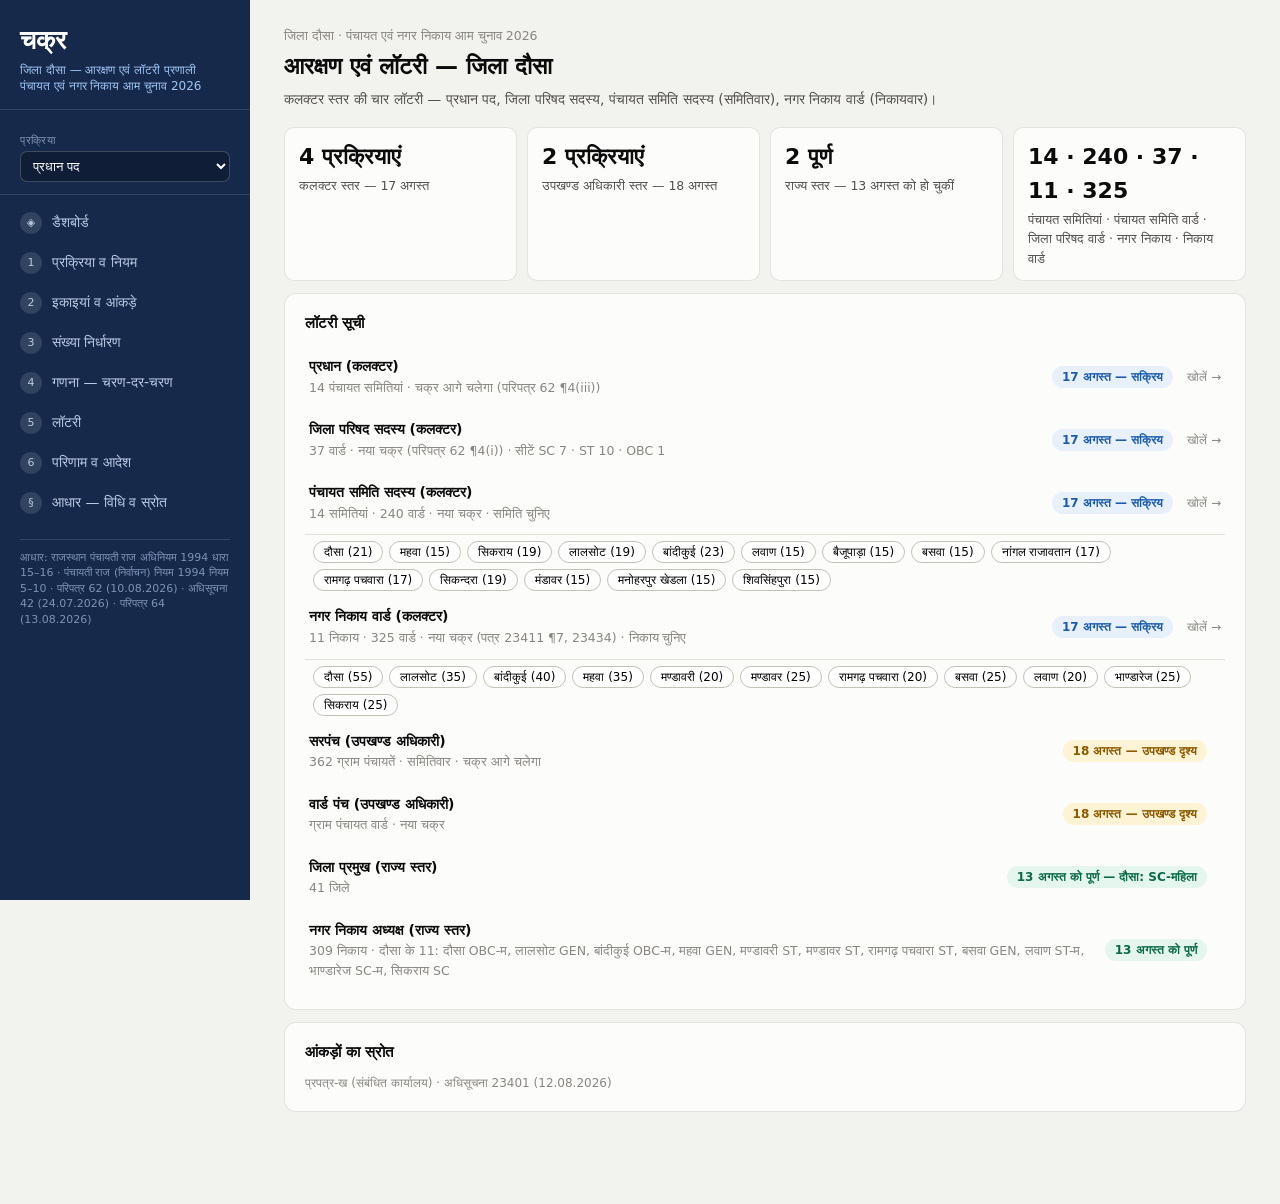
==== commit d60638f5: "चक्र दौसा 2026 — generator build (same engine + § आधार: every source with full text)" ====
--- a/index.html
+++ b/index.html
@@ -187,6 +187,7 @@
   <button class="navstep" data-s="compute"><span class="num">4</span>गणना — चरण-दर-चरण</button>
   <button class="navstep" data-s="lottery"><span class="num">5</span>लॉटरी</button>
   <button class="navstep" data-s="order"><span class="num">6</span>परिणाम व आदेश</button>
+  <button class="navstep" data-s="law"><span class="num">§</span>आधार — विधि व स्रोत</button>
   <div class="foot" id="foot"></div>
 </aside>
 <main>
@@ -305,18 +306,30 @@
       <button class="btn sec ops-only" data-toast="अभिलेख फ़ाइल — इनपुट, गणना, सूचियां, लॉटरी लॉग">⬇ अभिलेख फ़ाइल</button>
     </div></div>
 </section>
+<section class="screen" id="s-law">
+  <div class="crumb" data-crumb></div>
+  <h1>§ · आधार — विधि व स्रोत</h1>
+  <p class="pagesub" id="lawSub"></p>
+  <div id="lawList"></div>
+</section>
 </main></div>
 <div class="toast" id="toast"></div>
 
 <script>
 "use strict";
+/*CFG-BEGIN*/
+const CFG = {"district_hi": "दौसा", "district_en": "Dausa", "year": 2026, "women_total_round": "down", "pri_threshold": true, "ulb_threshold": false, "gf_lookback": "last", "dates": {"collector": "17.08.2026", "collector_hi": "17 अगस्त", "sdm": "18.08.2026", "sdm_hi": "18 अगस्त"}};
+/*CFG-END*/
+/*LAW-BEGIN*/
+const LAW = {"built_from":"docs/rules-verbatim.md (mechanical cut: section text minus internal notes)","count_verbatim":90,"items":[{"group":"राजस्थान पंचायती राज अधिनियम, 1994 (धारा 12–16) एवं अनुसूचित क्षेत्र अधिनियम, 1999","title":"Rajasthan Panchayati Raj Act 1994, s.12(1)","text":"12. Composition of a Panchayat.- (1) A Panchayat shall consist of --\n(a) a Sarpanch; and\n(b) directly elected Panchas from as many wards as are determined under sub-section (2).","source":"https://sec.rajasthan.gov.in/cm/upload/PS_Mannuals(new)_2014.pdf","tag":"VERBATIM","variant":false},{"group":"राजस्थान पंचायती राज अधिनियम, 1994 (धारा 12–16) एवं अनुसूचित क्षेत्र अधिनियम, 1999","title":"s.12(2)","text":"(2) The State Government shall, in accordance with such rules as may be framed in this behalf, determine the number of the wards, not being less than five for each Panchayat Circle, and thereupon so divide the Panchayat Circle into single member ward that the population of each ward is, so far as practicable, the same throughout the Panchayat Circle.","source":"https://sec.rajasthan.gov.in/cm/upload/PS_Mannuals(new)_2014.pdf","tag":"VERBATIM","variant":false},{"group":"राजस्थान पंचायती राज अधिनियम, 1994 (धारा 12–16) एवं अनुसूचित क्षेत्र अधिनियम, 1999","title":"s.12(2) — पुराना पाठ (संशोधन-पूर्व)","text":"(2) The State Government shall, in accordance with such rules as may be framed in this behalf, determine the number of wards for each Panchayat Circle, and thereupon so divide the Panchayat Circle into single member wards that the population of each ward is, so far as practicable, the same throughout the Panchayat Circle.","source":"https://upload.indiacode.nic.in/showfile?actid=AC_RJ_83_1129_00001_00001_1563516015325&filename=full_act.pdf&type=actfile","tag":"VERBATIM","variant":true},{"group":"राजस्थान पंचायती राज अधिनियम, 1994 (धारा 12–16) एवं अनुसूचित क्षेत्र अधिनियम, 1999","title":"s.13(1)","text":"13. Composition of a Panchayat Samiti.- (1) A Panchayat Samiti shall consist of--\n(a) directly elected members from as many territorial constituencies as are determined under sub-section (2);\n(b) all members of the Legislative Assembly of the State representing constituencies which comprise wholly or partly the Panchayat Samiti area; and\n(c) chairpersons of all the Panchayats falling within the Panchayat Samiti :\nProvided that the members referred to in clauses (b) and (c) shall have a right to vote in all meetings of the Panchayat Samiti except those for election and removal of the Pradhan or Up-pradhan.","source":"https://sec.rajasthan.gov.in/cm/upload/PS_Mannuals(new)_2014.pdf","tag":"VERBATIM","variant":false},{"group":"राजस्थान पंचायती राज अधिनियम, 1994 (धारा 12–16) एवं अनुसूचित क्षेत्र अधिनियम, 1999","title":"s.13(2)","text":"(2) The State Government shall, in accordance with such rules as may be framed in this behalf, determine the number of territorial constituencies not being less than fifteen, for each Panchayat Samiti area and thereupon so divide such area into single member territorial constituencies that the population of each territorial constituency is, so far as practicable, the same throughout the Panchayat Samiti area.","source":"https://sec.rajasthan.gov.in/cm/upload/PS_Mannuals(new)_2014.pdf","tag":"VERBATIM","variant":false},{"group":"राजस्थान पंचायती राज अधिनियम, 1994 (धारा 12–16) एवं अनुसूचित क्षेत्र अधिनियम, 1999","title":"s.13(2) — पुराना पाठ (संशोधन-पूर्व)","text":"(2) The State Government shall, in accordance with such rules as may be framed in this behalf, determine the number of territorial constituencies for each Panchayat Samiti area and thereupon so divide such area into single member territorial constituencies that the population of each territorial constituency is, so far as practicable, the same throughout the Panchayat Samiti area:\nProvided that a Panchayat Samiti area having population not exceeding one lakh shall consist of fifteen constituencies and in case of a Panchayat Samiti area whose population exceeds one lakh, then for every fifteen thousand or part thereof in excess of one lakh, the said number of fifteen shall be increased by two.","source":"https://www.legitquest.com/act/rajasthan-panchayats-raj-act-1994/A4CD","tag":"VERBATIM","variant":true},{"group":"राजस्थान पंचायती राज अधिनियम, 1994 (धारा 12–16) एवं अनुसूचित क्षेत्र अधिनियम, 1999","title":"s.15(1)","text":"15. Reservation of Seats.- (1) Seats to be filled by direct election in a Panchayati Raj Institution shall be reserved for --\n(a) the Scheduled Castes;\n(b) the Scheduled Tribes; and\n(c) the Backward Classes,\nas also for women in accordance with the provisions contained in the succeeding sub-sections.","source":"https://sec.rajasthan.gov.in/cm/upload/PS_Mannuals(new)_2014.pdf","tag":"VERBATIM","variant":false},{"group":"राजस्थान पंचायती राज अधिनियम, 1994 (धारा 12–16) एवं अनुसूचित क्षेत्र अधिनियम, 1999","title":"s.15(2)","text":"(2) The number of seats reserved for the Scheduled Castes and the Scheduled Tribes, shall bear, as nearly as may be, the same proportion to the total number of seats to be filled by direct election in a Panchayati Raj Institution as the population of such Castes or, as the case may be, such Tribes in that Panchayati Raj Institution area bears to the total population of the area.","source":"https://sec.rajasthan.gov.in/cm/upload/PS_Mannuals(new)_2014.pdf","tag":"VERBATIM","variant":false},{"group":"राजस्थान पंचायती राज अधिनियम, 1994 (धारा 12–16) एवं अनुसूचित क्षेत्र अधिनियम, 1999","title":"s.15(3) + proviso","text":"(3) Such percentage, not exceeding twenty one, of seats in a Panchayati Raj Institution at each level shall be reserved for Backward Classes as the percentage of the combined rural population of Scheduled Castes and Scheduled Tribes in the concerned district in relation to the total rural population of the district falls short of fifty.\nProvided that at least one seat shall be reserved in each Panchayati Raj Institution at each level for Backward Classes where the combined rural population of Scheduled Castes and Scheduled Tribes in the concerned district does not exceed seventy percent of the total rural population of the district.","source":"https://sec.rajasthan.gov.in/cm/upload/PS_Mannuals(new)_2014.pdf","tag":"VERBATIM","variant":false},{"group":"राजस्थान पंचायती राज अधिनियम, 1994 (धारा 12–16) एवं अनुसूचित क्षेत्र अधिनियम, 1999","title":"s.15(4) — rotation","text":"(4) Seats reserved in accordance with the provisions contained in the preceding sub-sections may be allotted by rotation to different wards or, as the case may be, different constituencies in the concerned Panchayati Raj Institution.","source":"https://sec.rajasthan.gov.in/cm/upload/PS_Mannuals(new)_2014.pdf","tag":"VERBATIM","variant":false},{"group":"राजस्थान पंचायती राज अधिनियम, 1994 (धारा 12–16) एवं अनुसूचित क्षेत्र अधिनियम, 1999","title":"s.15(5) — SC/ST/BC कोटे में महिला आरक्षण","text":"(5) Not less than one-half of the total number of seats reserved under sub-sections (2) and (3) shall be reserved for women belonging to the Scheduled Castes, the Scheduled Tribes or, as the case may be, the Backward Classes.","source":"https://sec.rajasthan.gov.in/cm/upload/PS_Mannuals(new)_2014.pdf","tag":"VERBATIM","variant":false},{"group":"राजस्थान पंचायती राज अधिनियम, 1994 (धारा 12–16) एवं अनुसूचित क्षेत्र अधिनियम, 1999","title":"s.15(5) — पुराना पाठ (संशोधन-पूर्व)","text":"Not less than one-third of the total number of seats reserved under Sub-sections (2) and (3) shall be reserved for women belonging to the Scheduled Castes, the Scheduled Tribes or, as the case may be, the Backward Classes.","source":"https://prsindia.org/files/bills_acts/acts_states/rajasthan/1994/Act%20No.%2013%20of%201994%20RJ.pdf","tag":"VERBATIM","variant":true},{"group":"राजस्थान पंचायती राज अधिनियम, 1994 (धारा 12–16) एवं अनुसूचित क्षेत्र अधिनियम, 1999","title":"s.15(6) — कुल महिला आरक्षण","text":"(6) Not less than one-half (including the number of seats reserved for women belonging to the Scheduled Castes, the Scheduled Tribes and the Backward Classes) of the total number of seats to be filled by direct election in every Panchayati Raj Institution shall be reserved for women and such seats may be allotted by rotation to different wards or, as the case may be, constituencies in the concerned Panchayati Raj Institution in such manner as may be prescribed.","source":"https://sec.rajasthan.gov.in/cm/upload/PS_Mannuals(new)_2014.pdf","tag":"VERBATIM","variant":false},{"group":"राजस्थान पंचायती राज अधिनियम, 1994 (धारा 12–16) एवं अनुसूचित क्षेत्र अधिनियम, 1999","title":"s.15(6) — पुराना पाठ (संशोधन-पूर्व)","text":"Not less than one-third (including the number of seats reserved for women belonging to the Scheduled Castes, the Scheduled Tribes and the Backward Classes) of the total number of seats to be filled by direct election in every Panchayati Raj Institution shall be reserved for women and such seats may be allotted by rotation to different wards or, as the case may be, constituencies in the concerned Panchayati Raj Institution in such manner as may be prescribed.","source":"https://prsindia.org/files/bills_acts/acts_states/rajasthan/1994/Act%20No.%2013%20of%201994%20RJ.pdf","tag":"VERBATIM","variant":true},{"group":"राजस्थान पंचायती राज अधिनियम, 1994 (धारा 12–16) एवं अनुसूचित क्षेत्र अधिनियम, 1999","title":"s.16(1)","text":"16. Reservation of the offices of Chairpersons.- (1) The offices of the Sarpanchas, the Pradhans and the Pramukhs shall be reserved for -\n(a) the Scheduled Castes;\n(b) the Scheduled Tribes; and\n(c) the Backward Classes,\nas also for women in accordance with the provisions contained in the succeeding sub-sections.","source":"https://sec.rajasthan.gov.in/cm/upload/PS_Mannuals(new)_2014.pdf","tag":"VERBATIM","variant":false},{"group":"राजस्थान पंचायती राज अधिनियम, 1994 (धारा 12–16) एवं अनुसूचित क्षेत्र अधिनियम, 1999","title":"s.16(2)","text":"(2) The number of each of such offices reserved for the Scheduled Castes and the Scheduled Tribes shall bear, as nearly as may be, the same proportion to the total number of each of such offices in the State as the population of such Castes or, as the case may be, such Tribes in the State bears to the total population of the State.","source":"https://sec.rajasthan.gov.in/cm/upload/PS_Mannuals(new)_2014.pdf","tag":"VERBATIM","variant":false},{"group":"राजस्थान पंचायती राज अधिनियम, 1994 (धारा 12–16) एवं अनुसूचित क्षेत्र अधिनियम, 1999","title":"s.16(3) + proviso","text":"(3) Such percentage, not exceeding twenty one of offices of Sarpanch or Pradhan in a Panchayat Samiti or Zila Parishad, as the case may be, shall be reserved for Backward Classes, as the percentage of the combined population of Scheduled Castes and Scheduled Tribes in the Panchayat Samiti or Zila Parishad area in relation to the population of such Panchayat Samiti or Zila Parishad area, as the case may be, falls short of fifty.\nProvided that at least one office of Sarpanch or Pradhan in a Panchayat Samiti or Zila Parishad shall be reserved for Backward Classes where the combined population of Scheduled Castes and Scheduled Tribes in the Panchayat Samiti or Zila Parishad area, as the case may be, does not exceed seventy percent of the total population of the Panchayat Samiti or Zila Parishad area.","source":"https://sec.rajasthan.gov.in/cm/upload/PS_Mannuals(new)_2014.pdf","tag":"VERBATIM","variant":false},{"group":"राजस्थान पंचायती राज अधिनियम, 1994 (धारा 12–16) एवं अनुसूचित क्षेत्र अधिनियम, 1999","title":"s.16(4)","text":"(4) twenty one percent of the total number of offices of Pramukh in the State shall be reserved for the Backward Classes.","source":"https://sec.rajasthan.gov.in/cm/upload/PS_Mannuals(new)_2014.pdf","tag":"VERBATIM","variant":false},{"group":"राजस्थान पंचायती राज अधिनियम, 1994 (धारा 12–16) एवं अनुसूचित क्षेत्र अधिनियम, 1999","title":"s.16(5) — अध्यक्ष पदों में महिला आरक्षण","text":"(5) Not less than one-half of the total number of offices of Sarpanchas, Pradhans and Pramukhs in the State shall be reserved for women.","source":"https://sec.rajasthan.gov.in/cm/upload/PS_Mannuals(new)_2014.pdf","tag":"VERBATIM","variant":false},{"group":"राजस्थान पंचायती राज अधिनियम, 1994 (धारा 12–16) एवं अनुसूचित क्षेत्र अधिनियम, 1999","title":"s.16(5) — पुराना पाठ (संशोधन-पूर्व)","text":"(5) Not less than one-third of the total number of offices of Sarpanchas, Pradhans and Pramukhs in the State shall be reserved for women.","source":"https://upload.indiacode.nic.in/showfile?actid=AC_RJ_83_1129_00001_00001_1563516015325&filename=full_act.pdf&type=actfile","tag":"VERBATIM","variant":true},{"group":"राजस्थान पंचायती राज अधिनियम, 1994 (धारा 12–16) एवं अनुसूचित क्षेत्र अधिनियम, 1999","title":"s.16(6) — rotation","text":"(6) Offices reserved under this section shall be allotted by rotation to different Panchayats, Panchayat Samities and Zila Parishads in the State in such manner as may be prescribed.","source":"https://sec.rajasthan.gov.in/cm/upload/PS_Mannuals(new)_2014.pdf","tag":"VERBATIM","variant":false},{"group":"राजस्थान पंचायती राज अधिनियम, 1994 (धारा 12–16) एवं अनुसूचित क्षेत्र अधिनियम, 1999","title":"s.16, Explanation (अंश/पूर्णांकन)","text":"Explanation.- If a fraction forms part of the number of seats computed under section 15 or offices computed under this section, the number of seats or offices, as the case may be, shall be increased to the next higher number in case the fraction consists of half or more of a seat or office and the fraction shall be ignored in case it consists of less than half of a seat or office.","source":"https://sec.rajasthan.gov.in/cm/upload/PS_Mannuals(new)_2014.pdf","tag":"VERBATIM","variant":false},{"group":"राजस्थान पंचायती राज अधिनियम, 1994 (धारा 12–16) एवं अनुसूचित क्षेत्र अधिनियम, 1999","title":"Rajasthan Panchayati Raj (Modification of Provisions in their Application to the Scheduled Areas) Act, 1999 (Act No.16 of 1999), s.1","text":"1. Short title, extent and commencement.- (1) This Act may be called the Rajasthan Panchayati (Modification of Provisions in Their Application to the Scheduled Areas) Act, 1999.\n(2) It shall extend to the Scheduled Areas of Rajasthan as referred to in clause (1) of Article 244 of the Constitution except those areas which are administered by a municipality.\n(3) It shall be deemed to have come into force on and from 26th day of June, 1999.","source":"https://web.archive.org/web/20181217114552/http://www.rajsec.rajasthan.gov.in/secraj/panchayat/PART4.4.htm","tag":"VERBATIM","variant":false},{"group":"राजस्थान पंचायती राज अधिनियम, 1994 (धारा 12–16) एवं अनुसूचित क्षेत्र अधिनियम, 1999","title":"Scheduled Areas Act 1999, s.2 — Definitions","text":"2. Definitions.- In this Act, unless the context otherwise requires,-\n(a) a \"village\" for the purposes of this Act shall mean a village specified as such by the Governor, by notification in the Official Gazette;\n(b) \"Panchayati Raj Institution\" shall have the same meaning as is assigned to it under the Rajasthan Panchayati Raj Act, 1994 (Act No.13 of 1994).","source":"https://web.archive.org/web/20181217114552/http://www.rajsec.rajasthan.gov.in/secraj/panchayat/PART4.4.htm","tag":"VERBATIM","variant":false},{"group":"राजस्थान पंचायती राज अधिनियम, 1994 (धारा 12–16) एवं अनुसूचित क्षेत्र अधिनियम, 1999","title":"Scheduled Areas Act 1999, s.3 — Exceptions and modifications (chapeau + (a)-(d))","text":"3. Exceptions and modifications.- Notwithstanding anything contained in the Rajasthan Panchayati Raj Act, 1994 (Act No.13 of 1994) or in any other law for the time being in force, the provisions of the said Act or any other law, as the case may be, shall, as respect to the Scheduled Areas of Rajasthan, be applicable subject to the following exceptions and modifications, namely :-\n(a) every village shall have a Gram Sabha consisting of persons whose names are included in the electoral rolls for the Panchayat at the village level;\n(b) every Gram Sabha shall be competent to safeguard and preserve the traditions and customs of the people, their cultural identify, community resources and the customary mode of dispute resolution;\n(c) every Gram Sabha shall -\n(i) approve the plans, programmes and projects for social and economic development before such plans, programmes and projects are taken up for implementation by the Panchayat;\n(ii) be responsible for identification or selection of persons as beneficiaries under the poverty alleviation and other programmes;\n(d) every Panchayat shall be required to obtain from the Gram Sabha a certification of utilisation of funds by that Panchayat for the plans, programmes and projects referred to in clause (c);","source":"https://web.archive.org/web/20181217114552/http://www.rajsec.rajasthan.gov.in/secraj/panchayat/PART4.4.htm","tag":"VERBATIM","variant":false},{"group":"राजस्थान पंचायती राज अधिनियम, 1994 (धारा 12–16) एवं अनुसूचित क्षेत्र अधिनियम, 1999","title":"Scheduled Areas Act 1999, s.3(e) — अनुसूचित क्षेत्र में ST आरक्षण","text":"(e) the reservation of seats in the Scheduled Areas at every Panchayati Raj Institution shall be in proportion to the population of the community in that Panchayati Raj Institution for whom reservation is sought to be given under section 15 and 16 of the Rajasthan Panchayati Raj Act, 1994 (Act No.13 of 1994);\nProvided that the reservation for the Scheduled Tribes shall not be less than one-half of the total number of seats;\nProvided further that all seats of Chairpersons of Panchayati Raj Institutions at all levels shall be reserved for the persons belonging to the Scheduled Tribes;","source":"https://web.archive.org/web/20181217114552/http://www.rajsec.rajasthan.gov.in/secraj/panchayat/PART4.4.htm","tag":"VERBATIM","variant":false},{"group":"राजस्थान पंचायती राज अधिनियम, 1994 (धारा 12–16) एवं अनुसूचित क्षेत्र अधिनियम, 1999","title":"Scheduled Areas Act 1999, s.3(f)-(k) — remaining exceptions/modifications","text":"(f) the State Government may nominate persons belonging to such Scheduled Tribes as have no representation in a Panchayat Samiti or in a Zila Parishad;\nProvided that such nomination shall not exceed one-tenth of the total members to be elected in that Panchayati Raj Institution;\n(g) the Gram Sabha or the Panchayati Raj Institution at such level, as may be prescribed by the State Government, shall be consulted before making the acquisition of land in the Scheduled Areas for development projects and before re-setting or re-habilitating persons affected by such project in the Scheduled Areas, the actual planning and implementation of the projects in the Scheduled Areas shall be co-ordinated at the State level;\n(h) planning and management of minor water bodies, as may be specified by the State Government, in the Scheduled Areas shall be entrusted to Panchayati Raj Institution at such level as may be prescribed;\n(i) no prospecting licence or mining lease for minor minerals in the Scheduled Areas shall be granted to any person or body of persons without obtaining prior recommendation of the Gram Sabha or the Panchayati Raj Institution at such level and in such manner as may be prescribed;\n(j) no concession for the exploitation of minor minerals by auction in the Scheduled Areas shall be granted without obtaining the recommendation of the Gram Sabha or the Panchayati Raj Institution at such level and in such manner as may be prescribed;\n(k) the Panchayati Raj Institution at appropriate level, or Gram Sabha as may be prescribed, in a Scheduled Area, shall have -\n(i) the power to enforce prohibition or to regulate or restrict the sale and consumption of any intoxicant subject to such rules as may be made by the State Government in this behalf;\n(ii) the ownership of minor forest produce subject to such rules as may be prescribed by the State Government as to control and management of minor forest produce;\n(iii) the power to prevent alienation of land in the Scheduled Areas an to take appropriate action in accordance with laws in force in the State, to restore any unlawfully alienated land of a Scheduled Tribe;\n(iv) the power to manage village market by whatever name called subject to such rules as may be made by the State Government in this behalf;\n(v) the power to exercise control over money landing to the members of Scheduled Tribes;\n(vi) the power to exercise control over institutions and functionaries in all social sectors to the extent and in the manner to be specified by the State Government from time to time;\n(vii) the power to control over local plan and resources or such plans including tribal sub-plan to the extent and in the manner to be specified by the State Government from time to time.","source":"https://web.archive.org/web/20181217114552/http://www.rajsec.rajasthan.gov.in/secraj/panchayat/PART4.4.htm","tag":"VERBATIM","variant":false},{"group":"राजस्थान पंचायती राज अधिनियम, 1994 (धारा 12–16) एवं अनुसूचित क्षेत्र अधिनियम, 1999","title":"Scheduled Areas Act 1999, s.4 — Power to make rules","text":"4. Power to make rules.- (1) The State Government may make rules, by notification in the Official Gazette, to carry out generally the purposes of this Act.\n(2) All rules made under this Act shall, be laid, as soon as may be, after they are so made, before the State Legislature, while it is in session, for a period of not less than fourteen days which may be comprised in one session or into successive sessions, and if, before the expiry of the session in which they are so laid or of the session immediately following, the State Legislature makes any modifications in any of such rules, or resolves that any such rules should not be made, such rule shall thereafter have effect only in such modified form or be of no effect, as the case may be, so however, that any such modification or annulment shall be without prejudice to the viladity of any thing previously done thereunder.","source":"https://web.archive.org/web/20181217114552/http://www.rajsec.rajasthan.gov.in/secraj/panchayat/PART4.4.htm","tag":"VERBATIM","variant":false},{"group":"राजस्थान पंचायती राज अधिनियम, 1994 (धारा 12–16) एवं अनुसूचित क्षेत्र अधिनियम, 1999","title":"Scheduled Areas Act 1999, s.5 — Repeal and Savings","text":"5. Repeal and Savings.- (1) The Rajasthan Panchayati Raj (Modification of Provisions in their Application to the Scheduled Areas) Ordinance, 1999 (Ordinance No.4 of 1999) is hereby repealed.\n(2) Notwithstanding such repeal, all actions taken or orders made under the Ordinance referred in Sub-sec.(1) shall be deemed to have been taken or made under this Act or any other law as modified by this Act.","source":"https://web.archive.org/web/20181217114552/http://www.rajsec.rajasthan.gov.in/secraj/panchayat/PART4.4.htm","tag":"VERBATIM","variant":false},{"group":"राजस्थान पंचायती राज (निर्वाचन) नियम, 1994 (नियम 2–11)","title":"Rule 2(1)-(2) - Definitions","text":"2. Definition.- (1) In these rules, unless the subject or context otherwise requires- (i) \"Act\" means the Rajasthan Panchayati Raj Act, 1994 (Rajasthan Act No. 13 of 1994); (ii) \"Commission\" means the State Election Commission as defined in the Act; (iii) \"Constituency\" means a constituency of a Panchayat Samiti or of a Zila Parishad; (iv) \"District Election Officer (Panchayats)\" means the officer nominated by the Commission as District Election Officer in consultation with the State Government for 1[preparation of Electoral Roll and] conduct of elections to Panchayati Raj Institutions; (v) \"Form\" means a form appended to these rules; (vi) \"Registration Officer\" means the Electoral Registration Officer of a ward or a constituency and includes Assistant Electoral Registration Officer to be nominated by the State Election Commission, in Consultation with the State Government; (vii) \"Returning Officer\" means the officer appointed as such under these rules and includes an Assistant Returning Officer; (viii) \"Section\" means a section of the Rajasthan Panchayati Raj Act, 1994; (ix) \"Voter list\" means the list of voters of the village for which a Panchayat is to be established under section 12 of the Act; and (x) \"Ward\" means a ward of a Panchayat. (2) The words and expression used but not defined in these rules have the same meaning as are respectively assigned to them in the Act. [Footnote 1: Added vide notification No. F.4(12)L&J/94/RDP/4288, dt. 15 Nov. 94.]","source":"https://sec.rajasthan.gov.in/cm/upload/PS_Mannuals(new)_2014.pdf","tag":"VERBATIM","variant":false},{"group":"राजस्थान पंचायती राज (निर्वाचन) नियम, 1994 (नियम 2–11)","title":"Rule 5 - Reservation of seats for SC/ST/OBC","text":"5. Reservation of seats for Scheduled Castes/Scheduled Tribes and Other Backward Classes.- The number of wards or constituencies to be reserved for persons belonging to the Scheduled Castes/Scheduled Tribes or Other Backward Classes shall be determined by the Officer authorised by the Government in accordance with the provisions of the Act.","source":"https://sec.rajasthan.gov.in/cm/upload/PS_Mannuals(new)_2014.pdf","tag":"VERBATIM","variant":false},{"group":"राजस्थान पंचायती राज (निर्वाचन) नियम, 1994 (नियम 2–11)","title":"Rule 6(1)-(3) — 1994 का मूल पाठ — पुराना पाठ (संशोधन-पूर्व)","text":"6. Reservation for women.- (1) One third of the seats reserved for the Scheduled Castes or the Scheduled Tribes or the Backward[s] Classes shall be reserved for the women belonging to such Castes, Tribes or, as the case may be, Classes. (2) One-third, including the number of seats reserved under sub-rule (1) of the total number of seats shall be reserved for women. (3) The Officer authorised by the Government shall determine the seats to be reserved for women.","source":"https://indiankanoon.org/doc/172545457/","tag":"VERBATIM","variant":true},{"group":"राजस्थान पंचायती राज (निर्वाचन) नियम, 1994 (नियम 2–11)","title":"Rule 6(1)-(3) — 2008 संशोधन सहित","text":"6. Reservation for Women.- (1) 2[One half] of the seats reserved for the Scheduled Castes or the Scheduled Tribes or the Backward Classes shall be reserved for the women belonging to such Castes, Tribes or, as the case may be, Classes. (2) 2[One half], including the number of seats reserved under sub-rule (1), of the total number of seats shall be reserved for women. (3) The Officer authorised by the Government shall determine the seats to be reserved for women. [Footnote 2: Substituted vide notification No. F.4(12)PRD/Legal/Rule/Amend/08/2362, dated 25-6-08 for words \"One third\".]","source":"https://sec.rajasthan.gov.in/cm/upload/PS_Mannuals(new)_2014.pdf","tag":"VERBATIM","variant":false},{"group":"राजस्थान पंचायती राज (निर्वाचन) नियम, 1994 (नियम 2–11)","title":"Rule 7(1)-(2) - SC identification and special serial numbers","text":"7. Procedure for reservation.- (1) The Officer authorised by the Government shall for the purpose of reservation of seats for persons belonging to Scheduled Castes under section 15 of the Act, first identify the wards or constituencies which consist of population of the Scheduled Castes and such wards or constituencies shall be serially arranged in the descending order of percentage of population of Scheduled Castes, excluding the wards and constituencies where such percentage is less than five, and shall be assigned serial numbers as SC 1, SC 2 and so on. (2) The serial numbers so assigned shall be known as special serial numbers for Scheduled Castes.","source":"https://sec.rajasthan.gov.in/cm/upload/PS_Mannuals(new)_2014.pdf","tag":"VERBATIM","variant":false},{"group":"राजस्थान पंचायती राज (निर्वाचन) नियम, 1994 (नियम 2–11)","title":"Rule 7(3) - SC seat allocation incl. women sub-quota","text":"(3) The Officer authorised by the Government shall first allocate the number of seats reserved for SCs (including 2[One half] of such seats reserved for women belonging to the Scheduled Castes) serially to the wards bearing special numbers for Scheduled Castes.","source":"https://sec.rajasthan.gov.in/cm/upload/PS_Mannuals(new)_2014.pdf","tag":"VERBATIM","variant":false},{"group":"राजस्थान पंचायती राज (निर्वाचन) नियम, 1994 (नियम 2–11)","title":"Rule 7(4)-(5) - ST identification and special serial numbers","text":"(4) The Officer authorised by the Government shall for the purpose of reservation of seats for persons belonging to Scheduled Tribes under section 15 of the Act, after the seats having been determined and allocated under the aforesaid section for SCs, proceed to identify the wards and constituencies which consist of population of Scheduled Tribes and such wards and constituencies shall be serially arranged in the descending order of percentage of population of Scheduled Tribes excluding the wards and constituencies where such percentage is less than five, and shall be assigned serial number[s] as ST 1, ST 2 and so on. (5) The serial number[s] so assigned shall be known as special serial numbers for Scheduled Tribes.","source":"https://sec.rajasthan.gov.in/cm/upload/PS_Mannuals(new)_2014.pdf","tag":"VERBATIM","variant":false},{"group":"राजस्थान पंचायती राज (निर्वाचन) नियम, 1994 (नियम 2–11)","title":"Rule 7(6) - ST seat allocation incl. women sub-quota","text":"(6) The Officer authorised by the Government shall, after having allocated the seats reserved for the Scheduled Castes under sub-rule (3), allocate the seats reserved for Scheduled Tribes (including 1[One half] of such seats reserved for women belonging to Scheduled Tribes) serially to the wards bearing special serial numbers for Scheduled Tribes.","source":"https://sec.rajasthan.gov.in/cm/upload/PS_Mannuals(new)_2014.pdf","tag":"VERBATIM","variant":false},{"group":"राजस्थान पंचायती राज (निर्वाचन) नियम, 1994 (नियम 2–11)","title":"Rule 7(7) — OBC seats by lot, incl. women","text":"(7) The Officer authorised by the Government shall for the purpose of reservation of seats for persons belonging to Backward Classes under section 15 of the Act, after having determined and allocated seats reserved for the persons belonging to the Scheduled Castes and the Scheduled Tribes (including 1[One half] of the seats reserved for women belonging to such Castes and Tribes), proceed further to allocate such number of seats in the Panchayati Raj Institutions as are required to be reserved for persons belonging to Backward Classes, (including one third of such seats reserved for women belonging to Backward Classes) out of remaining seats by lot.","source":"https://sec.rajasthan.gov.in/cm/upload/PS_Mannuals(new)_2014.pdf","tag":"VERBATIM","variant":false},{"group":"राजस्थान पंचायती राज (निर्वाचन) नियम, 1994 (नियम 2–11)","title":"Rule 7(8) - deriving the women's sub-quota number, and the single-seat rule","text":"(8) (a) The number of seats reserved for women belonging to the Scheduled Castes or the Scheduled Tribes or, as the case may be, the Backward Classes respectively shall be derived by dividing the seats to be reserved for the SCs or STs or as the case may be BCs by 2[two]. (b) If only one seat each is reserved for SC, ST or BC in any Panchayati Raj Institution, one seat out of the three as determined by draw of lots shall be reserved for women.","source":"https://sec.rajasthan.gov.in/cm/upload/PS_Mannuals(new)_2014.pdf","tag":"VERBATIM","variant":false},{"group":"राजस्थान पंचायती राज (निर्वाचन) नियम, 1994 (नियम 2–11)","title":"Rule 7(9) - residual women's seats","text":"(9) The remaining number of seats reserved for women shall be determined by dividing the total number of seats by 2[two] and number so determined shall be reduced by the aggregate of the number of the seats derived for women belonging to the SCs, STs and BCs under sub-rule (8).","source":"https://sec.rajasthan.gov.in/cm/upload/PS_Mannuals(new)_2014.pdf","tag":"VERBATIM","variant":false},{"group":"राजस्थान पंचायती राज (निर्वाचन) नियम, 1994 (नियम 2–11)","title":"Rule 7(10) - allocation of women's seats by lot","text":"(10) The seats so reserved for women under rule 6 shall be allocated by lot.","source":"https://sec.rajasthan.gov.in/cm/upload/PS_Mannuals(new)_2014.pdf","tag":"VERBATIM","variant":false},{"group":"राजस्थान पंचायती राज (निर्वाचन) नियम, 1994 (नियम 2–11)","title":"Rule 7(11) — place/date/time of the draw; notice to MLAs","text":"(11) Where ever seats are to be reserved by draw of lots, the Officer authorised by the Government shall fix place, date and time for the purpose of drawing lots and inform the members of [the] Legislative Assembly of the constituencies or part of the constituency falling in the district. The lots shall be drawn in accordance with the procedures laid down by the Government in the presence of such members of Legislative Assembly who may choose to be present at the appointed time.","source":"https://sec.rajasthan.gov.in/cm/upload/PS_Mannuals(new)_2014.pdf","tag":"VERBATIM","variant":false},{"group":"राजस्थान पंचायती राज (निर्वाचन) नियम, 1994 (नियम 2–11)","title":"Rule 7(12) — rotation of SC/ST special serial numbers across elections","text":"(12) In every succeeding general election of the Panchayati Raj Institutions, the list of wards or constituencies bearing special serial number for Scheduled Castes or, as the case may be, Scheduled Tribes shall- (i) continue to be operated serially from special serial number following the special serial number where the allocation of seats reserved for the SCs or, as the case may be, the STs has ended in the preceding election. (ii) be operated till it is exhausted, and (iii) be re-operated from the beginning after it is exhausted.","source":"https://sec.rajasthan.gov.in/cm/upload/PS_Mannuals(new)_2014.pdf","tag":"VERBATIM","variant":false},{"group":"राजस्थान पंचायती राज (निर्वाचन) नियम, 1994 (नियम 2–11)","title":"Rule 7(13) — OBC/women lots: exclusion till the cycle is completed","text":"(13) Wards and constituencies reserved for Backward Classes and women by draw of lots in the first general election shall be excluded while drawing lots for such reservation in succeeding elections till the cycle is completed.","source":"https://sec.rajasthan.gov.in/cm/upload/PS_Mannuals(new)_2014.pdf","tag":"VERBATIM","variant":false},{"group":"राजस्थान पंचायती राज (निर्वाचन) नियम, 1994 (नियम 2–11)","title":"Rule 8 — SC/ST common ward: higher percentage (with Explanation)","text":"8. Reservation for SCs or STs.- Notwithstanding anything to the contrary contained in rule[s] 6 and 7, where a ward or constituency becomes common to be reserved for SCs/STs, then it will be reserved for SCs or STs, as the case may be, whichever has higher percentage of SCs or STs. Explanation :- While arranging wards or constituencies in descending order for the purpose of making reservation for persons belonging to SCs or STs, if a particular ward or constituency appears in both the lists, where the population of SCs is 14% and those of STs is 11%, in that case ward or constituency will be reserved for SCs.","source":"https://sec.rajasthan.gov.in/cm/upload/PS_Mannuals(new)_2014.pdf","tag":"VERBATIM","variant":false},{"group":"राजस्थान पंचायती राज (निर्वाचन) नियम, 1994 (नियम 2–11)","title":"Rule 9(1)-(3) - Reservation of offices of Sarpanch and Pradhan","text":"9. Reservation of offices of Sarpanchas and Pradhans.- (1) The Officer authorised by the Government shall determine the number of offices of Sarpanchas and Pradhans as required to be reserved in a Panchayat Samiti or in a Zila Parishad area for persons belonging to SCs, STs, or Backward Classes and women in accordance with the provisions of section 16 of the Act. (2) The number of offices of Sarpanchas and Pradhans so reserved for SCs, STs and OBCs shall be allocated by the Officer authorised by the Government to different Panchayats or Panchayat Samitis, as the case may be, by following the procedure as laid down in rule 7. (3) The Officer authorised by the Government shall determine by draw of lots the offices of Sarpanchas and Pradhans to be reserved in the district for women.","source":"https://sec.rajasthan.gov.in/cm/upload/PS_Mannuals(new)_2014.pdf","tag":"VERBATIM","variant":false},{"group":"राजस्थान पंचायती राज (निर्वाचन) नियम, 1994 (नियम 2–11)","title":"Rule 10(1)-(5) - Reservation of office of Pramukh","text":"10. Reservation of office[s] of Pramukh[s].- (1) The Government shall determine the number of offices of Pramukhs to be reserved for SCs/STs/OBCs and women. (2) The number of offices of Pramukhs reserved for SCs and STs shall be allocated by the Government to different districts by arranging them in descending order of the percentage of population of SCs or STs separately, excluding such districts where percentage of population of SCs or STs is less than five, and by following the procedure as laid down in rule 7. (3) After having determined the offices of Pramukhs reserved for SCs and STs, the Government shall allocate the offices of Pramukhs reserved for Backward Classes by drawing lots out of the remaining districts. (4) (a) One office of Pramukh out of the total number of offices of Pramukhs reserved for women shall be allocated to each Division as constituted under the Rajasthan Land Revenue Act, 1956 (Act No. 15 of 1956). The office[s] so allotted to a Division shall further be allocated by draw of lots to a District in the Division by the Government. (b) The remaining number of offices reserved for women shall be allocated by the Government by draw of lots to the districts remaining after the allocation under clause (a). (5) The offices of Pramukh[s] reserved in the State for Backward Classes and women by draw of lots in the first general election, shall be excluded while drawing lots for such reservation in the succeeding elections till the cycle is completed.","source":"https://sec.rajasthan.gov.in/cm/upload/PS_Mannuals(new)_2014.pdf","tag":"VERBATIM","variant":false},{"group":"राजस्थान पंचायती राज (निर्वाचन) नियम, 1994 (नियम 2–11)","title":"Rule 11(1)-(4) — Preparation of electoral rolls (Chapter III)","text":"[CHAPTER-III Electoral Rolls] 11. Preparation of electoral rolls.- (1) The Commission shall subject to the provisions of section 18, cause to be prepared a ward or constituency-wise electoral roll in Hindi in Devnagri script for each Panchayati Raj Institution. (2) (a) The names of electors in a roll for a ward in the case of a Panchayat Circle shall be arranged in the order of the serial number of houses as may be comprised in each ward. (b) The electoral roll for constituency of Panchayat Samiti or Zila Parishad, shall consist of the electoral rolls for the wards or part thereof of Panchayat Circles which are comprised within the constituency concerned, which will be arranged Panchayat Circle-wise on the basis of list arranged under clause (a) of this sub-rule. (3) Whenever limits of wards or constituencies of a Panchayat Circle or Panchayat Samiti or Zila Parishad are revised or when a Panchayat circle or Panchayat Samiti or Zila Parishad is constituted or re-constituted, such roll may be prepared afresh and shall contain names of all persons entitled to be registered after enquiry as electors under the Act, as far as possible. (4) For the purpose of preparing any roll or deciding any claim or objection to a roll, the Electoral Registration Officers and any person employed by him, shall have access to any register of births and deaths and to the admission register of any educational institution and it shall be the duty of every person in charge of any such register to give to the said officer or person such information and such extracts from the said register as he may require. [Footnote: Chapter III substituted vide Notification No. F.(15)Vidhi/PR/94/28, dated 3.12.99 for the existing chapter III.]","source":"https://sec.rajasthan.gov.in/cm/upload/PS_Mannuals(new)_2014.pdf","tag":"VERBATIM","variant":false},{"group":"2026 के आदेश, परिपत्र व अधिसूचनाएं; नियम व धाराएं (पूर्ण पाठ)","title":"Notification No. F.15(24)पंरावि/विधि/आरक्षण/2026/42, dated 24.07.2026 (RD&PR Dept, Panchayati Raj)","text":"राजस्थान पंचायती राज अधिनियम, 1994 (1994 के अधिनियम संख्या-13) की धारा-98 द्वारा प्रदत्त शक्तियों का प्रयोग करते हुए पंचायती राज संस्थाओं के आम चुनाव, 2026 के लिए राज्य सरकार एतद् द्वारा समस्त जिला कलक्टर्स को अपने क्षेत्राधिकार में आने वाली पंचायत समितियों व जिला परिषद के वार्डों (एकल निर्वाचन क्षेत्रों) के आरक्षण तथा प्रधानों के आरक्षण का निर्धारण कर श्रेणीवार आवंटन करने के लिए तथा समस्त उपखण्ड अधिकारियों को अपने क्षेत्राधिकार में आने वाली पंचायतों के वार्डों (एकल निर्वाचन क्षेत्रों) के आरक्षण तथा सरपंचों के आरक्षण का निर्धारण कर श्रेणीवार आवंटन करने के लिए राजस्थान पंचायती राज अधिनियम, 1994 की धारा-15 व 16 तथा पंचायती राज (निर्वाचन) नियम, 1994 के नियम 5, 6, 7, 8 व 9 की शक्तियां संबंधित जिला कलक्टर एवं उपखण्ड अधिकारी को प्रत्यायोजित करती है। आज्ञा से, (डॉ. जोगा राम), शासन सचिव एवं आयुक्त।","source":"https://jankalyanfile.rajasthan.gov.in/Files//Content/UploadFolder/OrderEntry/P_R/2026/Notification/O_240726_7cd94e5c-29f0-4be1-a8a4-aee3dc9b3f50.pdf","tag":"VERBATIM","variant":false},{"group":"2026 के आदेश, परिपत्र व अधिसूचनाएं; नियम व धाराएं (पूर्ण पाठ)","title":"Circular No. F.15(24)पंरावि/विधि/आरक्षण/2026/62, dated 10.08.2026, para 1 (recital)","text":"विभागीय अधिसूचना क्रमांक एफ.15(24)पंरावि/विधि/आरक्षण/2026/42 दिनांक 24.07.2026 के द्वारा राजस्थान पंचायती राज अधिनियम, 1994 की धारा-15, 16 एवं पंचायती राज (निर्वाचन) नियम, 1994 के नियम-5 से 9 के प्रावधानों के तहत समस्त जिला कलक्टर्स को अपने क्षेत्राधिकार में आने वाली पंचायत समितियों एवं जिला परिषद के वार्डों (एकल निर्वाचन क्षेत्रों) के आरक्षण तथा प्रधानों के आरक्षण का निर्धारण कर श्रेणीवार आवंटन करने के लिए तथा समस्त उपखण्ड अधिकारियों को अपने क्षेत्राधिकार में आने वाली पंचायतों के वार्डों (एकल निर्वाचन क्षेत्रों) के आरक्षण तथा सरपंचों के आरक्षण का निर्धारण कर श्रेणीवार आवंटन करने के लिए पंचायती राज अधिनियम, 1994 की धारा-98 के तहत अधिकृत किया जा चुका है, प्रति संलग्न है। यह कार्य निर्धारित अवधि में पूर्ण किया जाना है।","source":"https://jankalyanfile.rajasthan.gov.in/Files//Content/UploadFolder/OrderEntry/P_R/2026/Circular/O_120826_c38d7c0c-8769-4d4a-95c3-a0d23687617b.pdf","tag":"VERBATIM","variant":false},{"group":"2026 के आदेश, परिपत्र व अधिसूचनाएं; नियम व धाराएं (पूर्ण पाठ)","title":"Circular No. 62, para 2","text":"विभाग द्वारा आपको पूर्व में प्रदत्त निर्देशों की पालना में आप द्वारा ग्राम पंचायतों/पंचायत समितियों/जिला परिषदों के वार्डों तथा सरपंच एवं प्रधान पदों के लिए आरक्षण निर्धारण करने हेतु अनुसूचित जाति एवं अनुसूचित जनजाति के वार्डों एवं स्थानों की कुल संख्या का निर्धारण किया जा चुका है। वहीं अन्य पिछड़ा वर्ग के लिए वार्डों एवं पदों की कुल संख्या का निर्धारण माननीय उच्चतम न्यायालय के विविध प्रार्थना पत्र डायरी संख्या 31495/2021 मनमोहन नागर बनाम मध्यप्रदेश राज्य एवं अन्य में दिनांक 17.12.2021 में पारित निर्णय की अनुपालना में सामाजिक न्याय एवं अधिकारिता विभाग, जयपुर के आदेश क्रमांक एफ.11()रारा.पि.वर्ग(राजनैतिक)/बीसी/सान्याअवि/2025/33822 राजकाज संदर्भ संख्या 13616326 दिनांक 09.05.2025 द्वारा गठित राजस्थान राज्य अन्य पिछड़ा वर्ग (राजनैतिक प्रतिनिधित्व) आयोग के प्रतिवेदन में किया जा चुका है। इस प्रतिवेदन की जिले से संबंधित रिपोर्ट का अंश पत्र के साथ संलग्न है। इस प्रकार से आपके पास राजस्थान पंचायती राज के अधिनियम की धारा 15(2) के अनुसार प्रत्येक संस्था में अनुसूचित जाति, अनुसूचित जनजाति, अन्य पिछड़ा वर्ग हेतु आरक्षित किये जाने वाले वार्डों की संख्या एवं पदों की संख्या उपलब्ध है।","source":"https://jankalyanfile.rajasthan.gov.in/Files//Content/UploadFolder/OrderEntry/P_R/2026/Circular/O_120826_c38d7c0c-8769-4d4a-95c3-a0d23687617b.pdf","tag":"VERBATIM","variant":false},{"group":"2026 के आदेश, परिपत्र व अधिसूचनाएं; नियम व धाराएं (पूर्ण पाठ)","title":"Circular No. 62, para 3","text":"भारतीय संविधान के अनु0 243–घ. स्थानों का आरक्षण के उपबन्ध(4) तथा राजस्थान पंचायती राज अधिनियम, 1994 की धारा–16(6) में यह स्पष्ट वर्णित है कि आरक्षित पद चक्रानुक्रम (Rotation) से आवंटित किये जायेंगे।","source":"https://jankalyanfile.rajasthan.gov.in/Files//Content/UploadFolder/OrderEntry/P_R/2026/Circular/O_120826_c38d7c0c-8769-4d4a-95c3-a0d23687617b.pdf","tag":"VERBATIM","variant":false},{"group":"2026 के आदेश, परिपत्र व अधिसूचनाएं; नियम व धाराएं (पूर्ण पाठ)","title":"Circular No. 62, para 4(i) — members (ward panch / PS member / ZP member): fresh cycle","text":"पंचायती राज संस्थाओं के तीनों स्तरों के सदस्यों हेतु : हाल ही में राज्य की समस्त ग्राम पंचायतों/पंचायत समितियों एवं जिला परिषदों में वार्डों का पुनर्गठन/पुनर्सीमांकन का कार्य किया गया हैं अतः इन तीनों संस्थाओं के वार्ड पंच/पंचायत समिति सदस्य/जिला परिषद सदस्य हेतु अनुसूचित जाति, अनुसूचित जनजाति तथा अन्य पिछडा वर्ग के लिए श्रेणीवार आवंटन नये चक्रानुक्रम(साईकिल) से किया जावेगा।","source":"https://jankalyanfile.rajasthan.gov.in/Files//Content/UploadFolder/OrderEntry/P_R/2026/Circular/O_120826_c38d7c0c-8769-4d4a-95c3-a0d23687617b.pdf","tag":"VERBATIM","variant":false},{"group":"2026 के आदेश, परिपत्र व अधिसूचनाएं; नियम व धाराएं (पूर्ण पाठ)","title":"Circular No. 62, para 4(ii) — Sarpanch office: cycle continues + new-PS treatment","text":"सरपंच पद हेतु : सरपंच पदों हेतु श्रेणीवार आवंटन के लिए पुनर्गठित एवं यथावत रही पंचायत समितियों में सरपंच पद का श्रेणीवार आवंटन वर्तमान चक्रानुक्रम (साईकिल) जिसके आधार पर गत चुनाव सम्पन्न करवाये गये थे, के अनुसार ही किया जावेगा। अतः नवसृजित पंचायत समितियों में भी सरपंच पद का श्रेणीवार आवंटन करते समय यह ध्यान रखा जाये कि उस पंचायत समिति में जो ग्राम पंचायत नवसृजित नहीं है अर्थात् यथावत अथवा पुनर्गठित है और वह ग्राम पंचायत पिछले चुनाव में अनुसूचित जाति, अनुसूचित जनजाति तथा अन्य पिछडा वर्ग के लिए आरक्षित रही थी, उसे उसी श्रेणी के लिए आरक्षण हेतु सम्मिलित नहीं किया जाये। यदि चक्र पूर्ण हो गया तो नये सिरे से नवीन पंचायत समिति के लिये चक्र प्रारम्भ किया जा सकेगा।","source":"https://jankalyanfile.rajasthan.gov.in/Files//Content/UploadFolder/OrderEntry/P_R/2026/Circular/O_120826_c38d7c0c-8769-4d4a-95c3-a0d23687617b.pdf","tag":"VERBATIM","variant":false},{"group":"2026 के आदेश, परिपत्र व अधिसूचनाएं; नियम व धाराएं (पूर्ण पाठ)","title":"Circular No. 62, para 4(iii) — Pradhan office: cycle continues + new-ZP treatment","text":"प्रधान पद हेतु : प्रधान पदों हेतु श्रेणीवार आवंटन के लिए पुनर्गठित एवं यथावत रही जिला परिषदों में प्रधान पद का श्रेणीवार आवंटन वर्तमान चक्रानुक्रम (साईकिल) जिसके आधार पर गत चुनाव सम्पन्न करवाये गये थे, के अनुसार ही किया जावेगा। अतः नवसृजित जिला परिषदों में भी प्रधान पद का श्रेणीवार आवंटन करते समय यह ध्यान रखा जाये कि उस जिला परिषद में जो पंचायत समिति नवसृजित नहीं है अर्थात् यथावत अथवा पुनर्गठित है और वह पंचायत समिति पिछले चुनाव में अनुसूचित जाति, अनुसूचित जनजाति तथा अन्य पिछडा वर्ग के लिए आरक्षित रही थी, उसे उसी श्रेणी के लिए आरक्षण हेतु सम्मिलित नहीं किया जाये। यदि चक्र पूर्ण हो गया तो नये सिरे से नवीन जिला परिषद के लिये चक्र प्रारम्भ किया जा सकेगा।","source":"https://jankalyanfile.rajasthan.gov.in/Files//Content/UploadFolder/OrderEntry/P_R/2026/Circular/O_120826_c38d7c0c-8769-4d4a-95c3-a0d23687617b.pdf","tag":"VERBATIM","variant":false},{"group":"2026 के आदेश, परिपत्र व अधिसूचनाएं; नियम व धाराएं (पूर्ण पाठ)","title":"Circular No. 62, para 4(iv) — SC/ST tie","text":"यदि कोई स्थान (सीट) अनुसूचित जाति, अनुसूचित जनजाति दोनों श्रेणी के लिए आरक्षण में आ रहा है तो जिस श्रेणी का जनसंख्या प्रतिशत अधिक होगा, वह स्थान उसी श्रेणी के लिए आरक्षित किया जायेगा।","source":"https://jankalyanfile.rajasthan.gov.in/Files//Content/UploadFolder/OrderEntry/P_R/2026/Circular/O_120826_c38d7c0c-8769-4d4a-95c3-a0d23687617b.pdf","tag":"VERBATIM","variant":false},{"group":"2026 के आदेश, परिपत्र व अधिसूचनाएं; नियम व धाराएं (पूर्ण पाठ)","title":"Circular No. 62, para 4(v) — women's fraction","text":"महिलाओं हेतु : महिलाओं का आरक्षण राजस्थान पंचायती राज अधिनियम, 1994 की धारा–15(5) एवं राजस्थान पंचायती राज (निर्वाचन) नियम, 1994 के नियम–06 के अनुसार सभी वर्गों/श्रेणियों में 50 प्रतिशत रखा जावेगा।","source":"https://jankalyanfile.rajasthan.gov.in/Files//Content/UploadFolder/OrderEntry/P_R/2026/Circular/O_120826_c38d7c0c-8769-4d4a-95c3-a0d23687617b.pdf","tag":"VERBATIM","variant":false},{"group":"2026 के आदेश, परिपत्र व अधिसूचनाएं; नियम व धाराएं (पूर्ण पाठ)","title":"Circular No. 62, para 5 — Scheduled Areas special provision","text":"अनुसूचित क्षेत्रों (Scheduled Area) के लिए विशेष व्यवस्था:– भारत सरकार द्वारा राज्य के अनुसूचित क्षेत्रों (भारत सरकार द्वारा अधिसूचित अनुसूचित क्षेत्र (राजस्थान राज्य) आदेश, 2018 दिनांक 19 मई, 2018 में वर्णित क्षेत्रों का पुनः निर्धारण किया गया है(प्रति संलग्न है)। राजस्थान पंचायती राज (उपबन्धों अनुसूचित क्षेत्रों में उनके लागू होने के संबंध में उपरान्त) अधिनियम, 1999 की धारा–3 के अनुरूप अनुसूचित क्षेत्रों में अध्यक्ष के समस्त पद (ग्राम पंचायत, पंचायत समिति, जिला परिषद) अनुसूचित जनजाति के लिए आरक्षित है। परन्तु इन स्थानों में से 1/2 स्थान अनुसूचित जनजाति महिलाओं के लिए आरक्षित रहेगे। जिन जिलों में जो पंचायत समितियां एवं ग्राम पंचायतें अनुसूचित क्षेत्रों के अंतर्गत नहीं आती है, उनमें आरक्षण राजस्थान पंचायती राज अधिनियम, 1994 की धारा–15 व 16 तथा पंचायती राज (निर्वाचन) नियम,1994 के नियम–5 से 9 के प्रावधानों के अनुसार किया जावेगा।","source":"https://jankalyanfile.rajasthan.gov.in/Files//Content/UploadFolder/OrderEntry/P_R/2026/Circular/O_120826_c38d7c0c-8769-4d4a-95c3-a0d23687617b.pdf","tag":"VERBATIM","variant":false},{"group":"2026 के आदेश, परिपत्र व अधिसूचनाएं; नियम व धाराएं (पूर्ण पाठ)","title":"Circular No. 62, para 6","text":"आरक्षित पदों के निर्धारण हेतु किसी भी प्रकार की प्रक्रियात्मक या विधिक कठिनाई आने पर कृपया, राजस्थान पंचायती राज अधिनियम, 1994 की धारा–15 व 16 और पंचायती राज (निर्वाचन) नियम, 1994 के नियम–5 से 9 का संदर्भ लेवें।","source":"https://jankalyanfile.rajasthan.gov.in/Files//Content/UploadFolder/OrderEntry/P_R/2026/Circular/O_120826_c38d7c0c-8769-4d4a-95c3-a0d23687617b.pdf","tag":"VERBATIM","variant":false},{"group":"2026 के आदेश, परिपत्र व अधिसूचनाएं; नियम व धाराएं (पूर्ण पाठ)","title":"Circular No. 62, para 7 — notice to MLAs for lottery","text":"उक्त कार्यवाही में जहां आरक्षण के लिए लॉटरी निकाली जावेगी, वहां नियम 7(11) की पालना में लॉटरी के लिए निर्धारित समय, स्थान व तिथि की सूचना संबंधित विधानसभा सदस्य को दी जानी है। यदि किसी विधानसभा क्षेत्र में एक से अधिक पंचायत समितियां है तो समय, स्थान व तिथियों का निर्धारण इस प्रकार किया जावे कि विधानसभा सदस्य को प्रत्येक लॉटरी के समय उपस्थित रहने का अवसर मिल सके।","source":"https://jankalyanfile.rajasthan.gov.in/Files//Content/UploadFolder/OrderEntry/P_R/2026/Circular/O_120826_c38d7c0c-8769-4d4a-95c3-a0d23687617b.pdf","tag":"VERBATIM","variant":false},{"group":"2026 के आदेश, परिपत्र व अधिसूचनाएं; नियम व धाराएं (पूर्ण पाठ)","title":"Circular No. 62, para 8 — videography","text":"लॉटरी की सम्पूर्ण प्रक्रिया की विडियोग्राफी कराया जाना सुनिश्चित करें।","source":"https://jankalyanfile.rajasthan.gov.in/Files//Content/UploadFolder/OrderEntry/P_R/2026/Circular/O_120826_c38d7c0c-8769-4d4a-95c3-a0d23687617b.pdf","tag":"VERBATIM","variant":false},{"group":"2026 के आदेश, परिपत्र व अधिसूचनाएं; नियम व धाराएं (पूर्ण पाठ)","title":"Circular No. 62, para 9 — seating for observers","text":"लॉटरी के प्रक्रिया के दौरान उपस्थित सभी व्यक्तयों के लिये उचित बैठक व्यवस्था रखी जावें।","source":"https://jankalyanfile.rajasthan.gov.in/Files//Content/UploadFolder/OrderEntry/P_R/2026/Circular/O_120826_c38d7c0c-8769-4d4a-95c3-a0d23687617b.pdf","tag":"VERBATIM","variant":false},{"group":"2026 के आदेश, परिपत्र व अधिसूचनाएं; नियम व धाराएं (पूर्ण पाठ)","title":"Circular No. 62, para 10","text":"आरक्षित पदों के निर्धारण हेतु किसी भी प्रकार की प्रक्रियात्मक या विधिक कठिनाई आने पर श्री बी0डी0 कृपलानी, सलाहकार से मोबाईल नम्बर 9414251727 पर सम्पर्क किया जा सकता है। संलग्नः–उपरोक्तानुसार। (डॉ0 जोगा राम), शासन सचिव एवं आयुक्त, दिनांक 10.08.2026","source":"https://jankalyanfile.rajasthan.gov.in/Files//Content/UploadFolder/OrderEntry/P_R/2026/Circular/O_120826_c38d7c0c-8769-4d4a-95c3-a0d23687617b.pdf","tag":"VERBATIM","variant":false},{"group":"2026 के आदेश, परिपत्र व अधिसूचनाएं; नियम व धाराएं (पूर्ण पाठ)","title":"Panchayati Raj (Election) Rules, 1994 — Rule 5 (SC/ST/OBC reservation, who determines)","text":"Reservation of seats for Scheduled Castes/Scheduled Tribes and Other Backward classes. - The number of wards of constituencies to be reserved for persons belonging to the Scheduled Castes/Scheduled Tribes or Other Backward Classes shall be determined by the Officer authorised by the Government in accordance with the provisions of the Act.","source":"https://upload.indiacode.nic.in/showfile?actid=AC_RJ_83_1129_00001_00001_1563516015325&type=rule&filename=the_rajasthan_panchayati_raj_%28election%29_rules%29%2C_1994.pdf","tag":"VERBATIM","variant":false},{"group":"2026 के आदेश, परिपत्र व अधिसूचनाएं; नियम व धाराएं (पूर्ण पाठ)","title":"Rule 6 — Reservation for women","text":"(1) One third of the seats reserved for the Scheduled Castes or the Scheduled Tribes or the Backwards Classes shall be reserved for the women belonging to such Castes, Tribes or, as the case may be, Classes. (2) One-third, including the number of seats reserved under sub-rule (1) of the total number of seats shall be reserved for women. (3) The Officer authorised by the Government shall determine the seats to be reserved for women.","source":"https://upload.indiacode.nic.in/showfile?actid=AC_RJ_83_1129_00001_00001_1563516015325&type=rule&filename=the_rajasthan_panchayati_raj_%28election%29_rules%29%2C_1994.pdf","tag":"VERBATIM","variant":false},{"group":"2026 के आदेश, परिपत्र व अधिसूचनाएं; नियम व धाराएं (पूर्ण पाठ)","title":"Rule 7(1)-(6) — descending-order procedure for SC then ST","text":"(1) The Officer authorised by the Government shall for the purpose of reservation of seats for persons belonging to Scheduled Castes under Sec. 15 of the Act, first identify the wards or constituencies which consist of population of the Scheduled Castes and such wards or constituencies shall be serially arranged in the descending order of percentage of population of Scheduled Caste excluding the wards and constituencies where such percentage is less than five, and shall be assigned serial numbers as SC 1, SC 2 and so on. (2) The serial number so assigned shall be known as special serial number for Scheduled Castes (3) The Officer authorised by the Government shall first allocate the number of seats reserved for SCs (including one-third of such seats reserved for women belonging to the Scheduled Castes) serially to the wards bearing special numbers for Scheduled Castes. (4) The Officer authorised by the Government shall for the purpose of reservation of seats for persons belonging to Scheduled Tribes under Sec. 15 of the Act, after the seats having been determined and allocated under the aforesaid section for SCs, proceed to identify the wards and constituencies which consist of population of Scheduled Tribes and such wards and constituencies shall be serially arranged in the descending order of percentage of population of Scheduled Tribes excluding the wards and constituencies where such percentage is less than five, and shall be assigned serial number of ST 1, ST 2 and so on. (5) The serial number so assigned shall be known as special serial numbers for Scheduled Tribes. (6) The Officer authorised by the Government shall, after having allocated the seats reserved for the Scheduled Castes under Sub-rule (3), allocate the seats reserved for Scheduled Tribes (including one-third of such seats reserved for women belonging to Scheduled Tribes) serially to the wards bearing special serial numbers for Scheduled Tribes.","source":"https://upload.indiacode.nic.in/showfile?actid=AC_RJ_83_1129_00001_00001_1563516015325&type=rule&filename=the_rajasthan_panchayati_raj_%28election%29_rules%29%2C_1994.pdf","tag":"VERBATIM","variant":false},{"group":"2026 के आदेश, परिपत्र व अधिसूचनाएं; नियम व धाराएं (पूर्ण पाठ)","title":"Rule 7(7) — OBC by lot","text":"The Officer authorised by the Government shall for the purpose of reservation of seats for persons belonging to Backward Classes under Sec 15 of the act, after having determined and allocated seats reserved for the persons belonging to the Scheduled Castes and the Scheduled Tribes (including one-third of the seats reserved for women belonging to such Castes and Tribes), proceed further to allocate such number of seats in the Panchayati Raj Institutions as are required to be reserved for persons belonging to Backward Classes (including one-third of such seats reserved for women belonging to Backward Classes) out of remaining seats by lot.","source":"https://upload.indiacode.nic.in/showfile?actid=AC_RJ_83_1129_00001_00001_1563516015325&type=rule&filename=the_rajasthan_panchayati_raj_%28election%29_rules%29%2C_1994.pdf","tag":"VERBATIM","variant":false},{"group":"2026 के आदेश, परिपत्र व अधिसूचनाएं; नियम व धाराएं (पूर्ण पाठ)","title":"Rule 7(8)-(9) — women's seats: category and residual","text":"(8) (a) The number of seats reserved for women belonging to the Scheduled Castes or the Scheduled Tribes or, as the case may be, the Backward Classes respectively shall be derived by dividing the seats to be reserved for the SCs or STs or as the case may be BCs by three. (b) If only one seat each is reserved for SC, ST or BC in any Panchayati Raj Institution, one seat out of the three as determined by draw of lots shall be reserved for women. (9) The remaining number of seats reserved for women shall be determined by dividing the total number of seats by three and number so determined shall be reduced by the aggregate of the number of the seats derived for women belonging to the SCS, ST's and BCs under sub-rule (8)","source":"https://upload.indiacode.nic.in/showfile?actid=AC_RJ_83_1129_00001_00001_1563516015325&type=rule&filename=the_rajasthan_panchayati_raj_%28election%29_rules%29%2C_1994.pdf","tag":"VERBATIM","variant":false},{"group":"2026 के आदेश, परिपत्र व अधिसूचनाएं; नियम व धाराएं (पूर्ण पाठ)","title":"Rule 7(10)-(13) — lot, MLA notice, rotation, exhaustion","text":"(10) The seats so reserved for women under Rule 6 shall be allocated by lot. (11) Wherever seats are to be reserved by draw of lots, the Officer authorised by the Government shall fix place, date and time for the purpose of drawing lots and inform the members of the Legislative Assembly of the constituencies or part of the constituency falling in the district. The lots shall be drawn in accordance with the procedures laid down by the Government in the presence of such members of Legislative Assembly who may choose to be present at the appointed time. (12) In every succeeding general election of the Panchayati Raj Institutions, the list of wards or constituencies bearing special serial number for Scheduled Castes or, as the case may be, Scheduled Tribes shall- (i) continue to be operated serially from special serial number following the special serial number where the allocation of seats reserved for the SCs or, as the case may be, the STs has ended in the preceding election. (ii) be operated till it is exhausted, and (iii) be re-operated from the beginning after it is exhausted. (13) Wards and constituencies reserved for Backward Classes and Women by draw of lots in the first general election shall be excluded while drawing lots for such reservation in succeeding election till the cycle is completed.","source":"https://upload.indiacode.nic.in/showfile?actid=AC_RJ_83_1129_00001_00001_1563516015325&type=rule&filename=the_rajasthan_panchayati_raj_%28election%29_rules%29%2C_1994.pdf","tag":"VERBATIM","variant":false},{"group":"2026 के आदेश, परिपत्र व अधिसूचनाएं; नियम व धाराएं (पूर्ण पाठ)","title":"Rule 8 — SC/ST common ward","text":"Reservation for SCs or STs. - Notwithstanding anything to the contrary contained in Rules 6 and 7 where a ward or constituency becomes common to be reserved for SCs/STs, then it will be reserved for SCs or STs, as the case may be, whichever has higher percentage of SCs or STs. Explanation-While arranging wards or constituencies in descending order for the purpose of making reservation for persons belonging to SCs or STs, if a particular ward or constituency appears in both the lists, where the population of SCs is 14% and those of STs is 11%, in that case ward or constituency will be reserved for SCs.","source":"https://upload.indiacode.nic.in/showfile?actid=AC_RJ_83_1129_00001_00001_1563516015325&type=rule&filename=the_rajasthan_panchayati_raj_%28election%29_rules%29%2C_1994.pdf","tag":"VERBATIM","variant":false},{"group":"2026 के आदेश, परिपत्र व अधिसूचनाएं; नियम व धाराएं (पूर्ण पाठ)","title":"Rule 9 — Reservation of offices of Sarpanchas and Pradhans","text":"(1) The Officer authorised by the Government shall determine the number of office of Sarpanchas and Pradhans as required to be reserved in a Panchayat Samiti or in a Zila Parishad area for persons belonging to SCs, STs, or Backward Classes and women in accordance with the provisions of Sec. 16 of the Act. (2) The number of offices of Sarpanchas and Pradhans so reserved for SCs, STs, and OBCs shall be allocated by the Officer authorised by the Government to different Panchayats or Panchayat Samitis, as the case may be, by following the procedure as laid down in Rule 7. (3) The Officer authorised by the Government shall determine by draw of lots the offices of Sarpanchas and Pradhans to be reserved in the district for women.","source":"https://upload.indiacode.nic.in/showfile?actid=AC_RJ_83_1129_00001_00001_1563516015325&type=rule&filename=the_rajasthan_panchayati_raj_%28election%29_rules%29%2C_1994.pdf","tag":"VERBATIM","variant":false},{"group":"2026 के आदेश, परिपत्र व अधिसूचनाएं; नियम व धाराएं (पूर्ण पाठ)","title":"Rule 10 — Reservation of offices of Pramukhs (Zila Pramukh)","text":"(1) The Government shall determine the number of offices of Pramukhs to be reserved for SCs/STs/OBCs and Women. (2) The number of offices of Pramukhs reserved for SCs and STs shall be allocated by the Government to different districts by arranging them in descending order of the percentage of population of SCs or STs separately, excluding such districts where percentage of population of SCs or STs is less than five, and by following the procedure as laid down in Rule 7. (3) After having determined the offices of Pramukhs for SCs and STs, the Government shall allocate the offices of Pramukhs reserved for Backward Classes by drawing lots out of the remaining districts. (4) (a) One office of Pramukh out of the total number of offices of Pramukhs reserved for women shall be allocated to each Division as constituted under the Rajasthan Land Revenue Act, 1956 (Act No. 15 of 1956). The offices so allotted to a Division shall further be allocated by draw of lots to a District in the Division by the Government. (b) The remaining number of offices reserved for women shall be allocated by the Government by draw of lots to the districts remaining after the allocation under Clause (a). (5) The offices of Pramukhs reserved in the State for Backward Classes and Women by draw of lots in the first general election, shall be excluded while drawing lots for such reservation in the succeeding elections till the cycle is completed.","source":"https://upload.indiacode.nic.in/showfile?actid=AC_RJ_83_1129_00001_00001_1563516015325&type=rule&filename=the_rajasthan_panchayati_raj_%28election%29_rules%29%2C_1994.pdf","tag":"VERBATIM","variant":false},{"group":"2026 के आदेश, परिपत्र व अधिसूचनाएं; नियम व धाराएं (पूर्ण पाठ)","title":"Act 13 of 1994, Section 15 — Reservation of Seats","text":"15. Reservation of Seats.- (1) Seats to be filled by direct election in a Panchayati Raj Institution shall be reserved for - (a) the Scheduled Casts; (b) the Scheduled Tribes; (c) the Backward Classes, as also for women in accordance with the provisions contained in the succeeding sub-sections. (2) The number of seats reserved for the Scheduled Castes and the Scheduled Tribes, shall bear, as nearly as may be, the same proportion to the total number of seats to be filled by direct election in Panchayati Raj Institution as the population of such Castes or, as the case may be, such Tribes in that Panchayati Raj Institution area bears to the total population of the area. (3) Such percentage, not exceeding [twentyone], of seats in a Panchayati Raj Institution at each level shall be reserved for Backward Classes as the percentage of the combined rural population of Scheduled Castes and Scheduled Tribes in the concerned district in relation to the total rural population of the district falls short of fifty: Provided that at least one seat shall be reserved in each Panchayati Raj Institution at each level for Backward Classes where the combined rural population of Scheduled Castes and Scheduled Tribes in the concerned district does not exceed seventy percent of the total rural population of the district. (4) Seats reserved in accordance with the provisions contained in the preceding sub-sections may be allotted by rotation to different wards or, as the case may be different constituencies in the concerned Panchayat Raj Institution; (5) Not less than one-third of the total number of seats reserved under Sub-sec. (2) and (3) shall be reserved for women belonging to the Scheduled Castes, the Scheduled Tribes or, as the case may be, the Backward Classes. (6) Not less than one-third (including the number of seats reserved for women belonging to the Scheduled Castes, the Scheduled Tribes and the Backward Classes) of the total number of seats to be filled by direct election in every Panchayati Raj Institution shall be reserved for women and such seats may be allotted by rotation to different wards or, as the case may be, constituencies in the concerned Panchayati Raj Institution in such manner as may be prescribed.","source":"https://prsindia.org/files/bills_acts/acts_states/rajasthan/1994/Act%20No.%2013%20of%201994%20RJ.pdf","tag":"VERBATIM","variant":false},{"group":"2026 के आदेश, परिपत्र व अधिसूचनाएं; नियम व धाराएं (पूर्ण पाठ)","title":"Act 13 of 1994, Section 16 — Reservation of the offices of Chairpersons","text":"16. Reservation of the offices of Chairpersons.- (1) The offices of the Sarpanchas, the Pradhans and the Pramukhs shall be reserved for - (a) the Scheduled Castes; (b) the Scheduled Tribes; (c) the Backward Classes; as also for women in accordance with the provisions contained in the succeeding sub-sections. (2) The number of each of such offices reserved for the Scheduled Castes and the Scheduled Tribes shall bear, as nearly as may be, the same proportion to the total number of each of such offices in the State as the population of such Castes, or as the case may be, such Tribes in the State bears to the total population of the State. (3) Such percentage, not exceeding [twentyone] of offices of Sarpanch or Pradhan in a Panchayat Samiti or Zila Parishad, as the case may be, shall be reserved for Backward Classes, as the percentage of the combined population of Scheduled Castes and Scheduled Tribes in the Panchayat Samiti or Zila Parishad or Zila Parishad area, as the case may be, falls short of fifty: Provided that at least one office of Sarpanch or Pradhan in a Panchayat Samiti or Zila Parishad shall be reserved for Backward Classes where the combined population of Scheduled Castes and Scheduled Tribes in the Panchayat Samiti or Zila Parishad area, as the case may be, does not exceed seventy per cent of the total population of the Panchayat Samiti or Zila Parishad area. (4) [twentyone] per cent of the total number of offices of Pramukh in the State shall be reserved for the Backward Classes. (5) Not less than one-third of the total number of offices of Sarpanchas, Pradhans and Pramukhs in the State shall be reserved for women. (6) Offices reserved under this section shall be allotted by rotation to different Panchayats, Panchayat Samiti and Zila Parishad in the State in such manner as may be prescribed. Explanation.- If a fraction forms part of the number of seats computed under Sec. 15 of offices computed under this section, the number of seats or offices, as the case may be, shall be increased to the next higher number in case the fraction consists of half or more of a seat or office and the fraction shall be ignored in case it consists of less than half of a seat or office.","source":"https://prsindia.org/files/bills_acts/acts_states/rajasthan/1994/Act%20No.%2013%20of%201994%20RJ.pdf","tag":"VERBATIM","variant":false},{"group":"2026 के आदेश, परिपत्र व अधिसूचनाएं; नियम व धाराएं (पूर्ण पाठ)","title":"Press release, PRD Rajasthan, 13.08.2026 — जिला प्रमुख आरक्षण लॉटरी, जिलेवार परिणाम","text":"जयपुर, 13 अगस्त। पंचायती राज संस्थाओं के आम चुनाव-2026 की तैयारियों के क्रम में गुरुवार को जयपुर स्थित इंदिरा गांधी पंचायती राज संस्थान में जिला प्रमुखों के पदों के आरक्षण की लॉटरी प्रक्रिया संपन्न हुई। लॉटरी प्रक्रिया शासन सचिव एवं आयुक्त, पंचायती राज विभाग डॉ. जोगाराम की अध्यक्षता में निर्धारित कार्यक्रम के अनुसार आयोजित की गई। राजस्थान की सभी 41 जिला परिषदों के लिए जिला प्रमुख पदों का श्रेणीवार आरक्षण लॉटरी के माध्यम से निर्धारित किया गया। निर्धारित आरक्षण एवं रोटेशन व्यवस्था के तहत ओबीसी वर्ग के लिए 5 पद आरक्षित किए गए, जिनमें ब्यावर एवं सीकर में महिला जिला प्रमुख का पद आरक्षित हुआ। इसी प्रकार अनुसूचित जाति (एससी) वर्ग के लिए 8 पद आरक्षित किए गए, जिनमें दौसा, भरतपुर, टोंक एवं धौलपुर में महिला जिला प्रमुख का पद निर्धारित हुआ। अनुसूचित जनजाति (एसटी) वर्ग के लिए 7 पद आरक्षित किए गए, जिनमें सलूम्बर, प्रतापगढ़ एवं अलवर में महिला जिला प्रमुख का पद आरक्षित हुआ। सामान्य महिला के लिए चूरू, अजमेर, झुंझुनू, चित्तौड़गढ़, हनुमानगढ़, डीग, श्रीगंगानगर, झालावाड़, फलोदी, बीकानेर एवं कोटा जिला परिषदों के जिला प्रमुख पद निर्धारित किए गए। वहीं बारां, बाड़मेर, भीलवाड़ा, जयपुर, जोधपुर, करौली, कोटपूतली-बहरोड़, राजसमंद, सिरोही एवं उदयपुर जिला परिषदों के जिला प्रमुख पद अनारक्षित रहे। शासन सचिव डॉ. जोगाराम ने कहा कि लॉटरी प्रक्रिया में आरक्षण के निर्धारित प्रावधानों एवं रोटेशन व्यवस्था का पूर्णतः पालन करते हुए जिला प्रमुखों के पदों का श्रेणीवार निर्धारण किया गया है। पंचायती राज संस्थाओं के आम चुनाव में सामान्य, ओबीसी, एससी एवं एसटी सभी श्रेणियों में महिलाओं के लिए 50 प्रतिशत आरक्षण का प्रावधान लागू रहेगा। उन्होंने बताया कि पूरी लॉटरी प्रक्रिया पारदर्शी तरीके से निर्धारित नियमों एवं प्रावधानों के अनुरूप संपन्न कराई गई। प्रक्रिया की वीडियोग्राफी भी कराई गई, ताकि इसका संपूर्ण रिकॉर्ड सुरक्षित रखा जा सके। लॉटरी प्रक्रिया में राजनीतिक दलों के प्रतिनिधि, अधिकारीगण, पत्रकार एवं आमजन उपस्थित रहे।","source":"https://rajpanchayat.rajasthan.gov.in/home/press-release/249349","tag":"VERBATIM","variant":false},{"group":"2026 के आदेश, परिपत्र व अधिसूचनाएं; नियम व धाराएं (पूर्ण पाठ)","title":"SEC Order No. F.7(1)(1)/पंचा/रानिआ/2024/853, dated 23.01.2026, para 2","text":"राजस्थान पंचायतीराज (निर्वाचन) नियम, 1994 के नियम 30 के अनुसार जिला निर्वाचन अधिकारी के निर्देशों के अध्यधीन रहते हुए मतदान केन्द्रों/बूथों का चयन निर्वाचन अधिकारी द्वारा किया जाता है।","source":"https://sec.rajasthan.gov.in/cm/upload/853.pdf","tag":"VERBATIM","variant":false},{"group":"संविधान, अधिनियम/नियम (पूर्ण पाठ) एवं न्यायालय निर्णय","title":"Constitution of India, Art. 243D","text":"243 D. Reservation of seats.- (1) Seats shall be reserved for -\n(a) the Scheduled Castes; and\n(b) the Scheduled Tribes.\nin every Panchayat and the number of seats so reserved shall bear, as nearly as may be, the same proportion to the total number of seats to be filled by direct election in that Panchayat as the population of the Scheduled Castes in that Panchayat area or of the Scheduled Tribes in that Panchayat area bears to the total population of that area and such seats may be allotted by rotation to different constituencies in a Panchayat.\n(2) Not less than one-third of the total number of seats reserved under clause (1) shall be reserved for women belonging to the Scheduled Castes or, as the case may be, the Scheduled Tribes.\n(3) Not less than one-third (including the number of seats reserved for women belonging to the Scheduled Castes and the Scheduled Tribes) of the total number of seats to be filled by direct election in every Panchayat shall be reserved for women and such seats may be allotted by rotation to different constituencies in a Panchayat.\n(4) The offices of the Chairpersons in the Panchayats at the village or any other level shall be reserved for the Scheduled Castes, the Scheduled Tribes and women in such manner as the Legislature of a State may, by law, provide;\nProvided that the number of offices of Chairpersons reserved for the Scheduled Castes and the Scheduled Tribes in the Panchayats at each level in any State shall bear, as nearly as may be, the same proportion to the total number of such offices in the Panchayats at each level as the population of the Scheduled Castes in the State or of the Scheduled Tribes in the State bears to the total population of the State:\nProvided further that not less than one-third of the total number of offices of Chairpersons in the Panchayats at each level shall be reserved for women:\nProvided also that the number of offices reserved under this clause shall be allotted by rotation to different Panchayats at each level:\n(5) The reservation of seats under clauses (1) and (2) and the reservation of offices of Chairpersons (other than the reservation for women) under clause (4) shall cease to have effect on the expiration of the period specified in article 334.\n(6) Nothing in this Part shall prevent the Legislature of a State from making any provision for reservation of seats in any Panchayat or offices of Chairpersons in the Panchayats at any level in favour of backward class of citizens.","source":"https://sec.rajasthan.gov.in/cm/upload/PS_Mannuals(new)_2014.pdf","tag":"VERBATIM","variant":false},{"group":"संविधान, अधिनियम/नियम (पूर्ण पाठ) एवं न्यायालय निर्णय","title":"Rajasthan Panchayati Raj Act, 1994, s.15 (Reservation of Seats)","text":"15. Reservation of Seats.- (1) Seats to be filled by direct election in a Panchayati Raj Institution shall be reserved for -\n(a) the Scheduled Casts;\n(b) the Scheduled Tribes;\n(c) the Backward Classes,\nas also for women in accordance with the provisions contained in the succeeding sub-sections.\n(2) The number of seats reserved for the Scheduled Castes and the Scheduled Tribes, shall bear, as nearly as may be, the same proportion to the total number of seats to be filled by direct election in Panchayati Raj Institution as the population of such Castes or, as the case may be, such Tribes in that Panchayati Raj Institution area bears to the total population of the area.\n(3) Such percentage, not exceeding [twentyone], of seats in a Panchayati Raj Institution at each level shall be reserved for Backward Classes as the percentage of the combined rural population of Scheduled Castes and Scheduled Tribes in the concerned district in relation to the total rural population of the district falls short of fifty :\nProvided that at least one seat shall be reserved in each Panchayati Raj Institution at each level for Backward Classes where the combined rural population of Scheduled Castes and Scheduled Tribes in the concerned district does not exceed seventy percent of the total rural population of the district.\n(4) Seats reserved in accordance with the provisions contained in the preceding sub-sections may be allotted by rotation to different wards or, as the case may be different constituencies in the concerned Panchayat Raj Institution;\n(5) Not less than one-third of the total number of seats reserved under Sub-sec. (2) and (3) shall be reserved for women belonging to the Scheduled Castes, the Scheduled Tribes or, as the case may be, the Backward Classes.\n(6) Not less than one-third (including the number of seats reserved for women belonging to the Scheduled Castes, the Scheduled Tribes and the Backward Classes) of the total number of seats to be filled by direct election in every Panchayati Raj Institution shall be reserved for women and such seats may be allotted by rotation to different wards or, as the case may be, constituencies in the concerned Panchayati Raj Institution in such manner as may be prescribed.","source":"https://prsindia.org/files/bills_acts/acts_states/rajasthan/1994/Act%20No.%2013%20of%201994%20RJ.pdf","tag":"VERBATIM","variant":false},{"group":"संविधान, अधिनियम/नियम (पूर्ण पाठ) एवं न्यायालय निर्णय","title":"Rajasthan Panchayati Raj Act, 1994, s.16 (Reservation of the offices of Chairpersons)","text":"16. Reservation of the offices of Chairpersons.- (1) The offices of the Sarpanchas, the Pradhans and the Pramukhs shall be reserved for -\n(a) the Scheduled Castes;\n(b) the Scheduled Tribes;\n(c) the Backward Classes;\nas also for women in accordance with the provisions contained in the succeeding sub-sections.\n(2) The number of each of such offices reserved for the Scheduled Castes and the Scheduled Tribes shall bear, as nearly as may be, the same proportion to the total number of each of such offices in the State as the population of such Castes, or as the case may be, such Tribes in the State bears to the total population of the State.\n(3) Such percentage, not exceeding [twentyone] of offices of Sarpanch or Pradhan in a Panchayat Samiti or Zila Parishad, as the case may be, shall be reserved for Backward Classes, as the percentage of the combined population of Scheduled Castes and Scheduled Tribes in the Panchayat Samiti or Zila Parishad or Zila Parishad area, as the case may be, falls short of fifty :\nProvided that at least one office of Sarpanch or Pradhan in a Panchayat Samiti or Zila Parishad shall be reserved for Backward Classes where the combined population of Scheduled Castes and Scheduled Tribes in the Panchayat Samiti or Zila Parishad area, as the case may be, does not exceed seventy per cent of the total population of the Panchayat Samiti or Zila Parishad area.\n(4) [twentyone] per cent of the total number of offices of Pramukh in the State shall be reserved for the Backward Classes.\n(5) Not less than one-third of the total number of offices of Sarpanchas, Pradhans and Pramukhs in the State shall be reserved for women.\n(6) Offices reserved under this section shall be allotted by rotation to different Panchayats, Panchayat Samiti and Zila Parishad in the State in such manner as may be prescribed.\nExplanation.- If a fraction forms part of the number of seats computed under Sec. 15 of offices computed under this section, the number of seats or offices, as the case may be, shall be increased to the next higher number in case the fraction consists of half or more of a seat or office and the fraction shall be ignored in case it consists of less than half of a seat or office.","source":"https://prsindia.org/files/bills_acts/acts_states/rajasthan/1994/Act%20No.%2013%20of%201994%20RJ.pdf","tag":"VERBATIM","variant":false},{"group":"संविधान, अधिनियम/नियम (पूर्ण पाठ) एवं न्यायालय निर्णय","title":"Rajasthan Panchayati Raj (Election) Rules, 1994, r.4 (Publication of wards or constituencies)","text":"4. Publication of wards or constituencies.- (1) The wards or constituencies formed under rule 3 shall be notified by the Officer authorised by the Government by affixing statement thereof on the notice board of the office of the District Election Officer (Panchayats) and the office of Panchayat Samiti in respect of constituencies for Zila Parishads; on the notice board of the District Election Officer (Panchayats), the Panchayat Samiti, and Panchayats in respect of constituencies for Panchayat Samiti, and on the notice board of the Panchayat and a conspicuous place in every village of the Panchayat in respect of wards of the Panchayats.\n(2) Any adult inhabitant of the Panchayat area/constituency may, if he objects to anything contained in the Statement affixed under sub-rule (1) pertaining to the ward or constituency related to the Panchayati Raj Institution of which he is a voter, submit his objection in writing to the Officer authorised by the Government within seven days from the date of affixing of such statement.\n(3) All objections received under sub-rule (2) shall be affixed on the notice board of the office of the Officer authorised by the Government on the date of their receipt. After the time prescribed for receipt of objections is over, the Officer authorised by the Government under rule 4 (2) shall forward all the statement of wards/constituencies formed under rule 3 and the objections, if any, received under rule 4 (2) alongwith his comments thereon to the State Government.\n(4) The State Government, or any Officer authorised by it, shall thereon consider the objection and other material before it including the comments of the Officer authorised by the State Government under sub-rule (2) and shall decide the objections and thereafter amend, if necessary, the statements accordingly, finally determine the wards and constituencies and shall notify the same by affixing the final statement of wards/constituencies...","source":"https://sec.rajasthan.gov.in/cm/upload/PS_Mannuals(new)_2014.pdf","tag":"VERBATIM","variant":false},{"group":"संविधान, अधिनियम/नियम (पूर्ण पाठ) एवं न्यायालय निर्णय","title":"Rajasthan Panchayati Raj (Election) Rules, 1994, r.5 (Reservation of seats for SC/ST/OBC)","text":"5. Reservation of seats for Scheduled Castes/Scheduled Tribes and Other Backward Classes.- The number of wards or constituencies to be reserved for persons belonging to the Scheduled Castes/Scheduled Tribes or Other Backward Classes shall be determined by the Officer authorised by the Government in accordance with the provisions of the Act.","source":"https://sec.rajasthan.gov.in/cm/upload/PS_Mannuals(new)_2014.pdf","tag":"VERBATIM","variant":false},{"group":"संविधान, अधिनियम/नियम (पूर्ण पाठ) एवं न्यायालय निर्णय","title":"Rajasthan Panchayati Raj (Election) Rules, 1994, r.6 (Reservation for Women)","text":"6. Reservation for Women.- (1) [One half] of the seats reserved for the Scheduled Castes or the Scheduled Tribes or the Backward Classes shall be reserved for the women belonging to such Castes, Tribes or, as the case may be, Classes.\n(2) [One half], including the number of seats reserved under sub-rule (1), of the total number of seats shall be reserved for women.\n(3) The Officer authorised by the Government shall determine the seats to be reserved for women.\n[Footnote: 'One half' substituted vide notification No. F.4(12)PRD/Legal/Rule/Amend/08/2362, dated 25-6-08 for the words 'One third'.]","source":"https://sec.rajasthan.gov.in/cm/upload/PS_Mannuals(new)_2014.pdf","tag":"VERBATIM","variant":false},{"group":"संविधान, अधिनियम/नियम (पूर्ण पाठ) एवं न्यायालय निर्णय","title":"Rajasthan Panchayati Raj (Election) Rules, 1994, r.7 (Procedure for reservation)","text":"7. Procedure for reservation.- (1) The Officer authorised by the Government shall for the purpose of reservation of seats for persons belonging to Scheduled Castes under section 15 of the Act, first identify the wards or constituencies which consist of population of the Scheduled Castes and such wards or constituencies shall be serially arranged in the descending order of percentage of population of Scheduled Castes. excluding the wards and constituencies where such percentage is less than five, and shall be assigned serial numbers as SC 1, SC 2 and so on.\n(2) The serial numbers so assigned shall be known as special serial numbers for Scheduled Castes.\n(3) The Officer authorised by the Government shall first allocate the number of seats reserved for SCs (including [One half] of such seats reserved for women belonging to the Scheduled Castes) serially to the wards bearing special numbers for Scheduled Castes.\n(4) The Officer authorised by the Government shall for the purpose of reservation of seats for persons belonging to Scheduled Tribes under section 15 of the Act, after the seats having been determined and allocated under the aforesaid section for SCs, proceed to identify the wards and constituencies which consist of population of Scheduled Tribes and such wards and constituencies shall be serially arranged in the descending order of percentage of population of Scheduled Tribes excluding the wards and constituencies where such percentage is less than five, and shall be assigned serial number as ST 1, ST 2 and so on.\n(5) The serial number so assigned shall be known as special serial numbers for Scheduled Tribes.\n(6) The Officer authorised by the Government shall, after having allocated the seats reserved for the Scheduled Castes under sub-rule (3), allocate the seats reserved for Scheduled Tribes (including [One half] of such seats reserved for women belonging to Scheduled Tribes) serially to the wards bearing special serial numbers for Scheduled Tribes.\n(7) The Officer authorised by the Government shall for the purpose of reservation of seats for persons belonging to Backward Classes under section 15 of the Act, after having determined and allocated seats reserved for the persons belonging to the Scheduled Castes and the Scheduled Tribes (including [One half] of the seats reserved for women belonging to such Castes and Tribes), proceed further to allocate such number of seats in the Panchayati Raj Institutions as are required to be reserved for persons belonging to Backward Classes, (including one third of such seats reserved for women belonging to Backward Classes) out of remaining seats by lot.\n(8) (a) The number of seats reserved for women belonging to the Scheduled Castes or the Scheduled Tribes or, as the case may be, the Backward Classes respectively shall be derived by dividing the seats to be reserved for the SCs or STs or as the case may be BCs by [two].\n(b) If only one seat each is reserved for SC, ST or BC in any Panchayati Raj Institution, one seat out of the three as determined by draw of lots shall be reserved for women.\n(9) The remaining number of seats reserved for women shall be determined by dividing the total number of seats by [two] and number so determined shall be reduced by the aggregate of the number of the seats derived for women belonging to the SCs, STs and BCs under sub-rule (8).\n(10) The seats so reserved for women under rule 6 shall be allocated by lot.\n(11) Where ever seats are to be reserved by draw of lots, the Officer authorised by the Government shall fix place, date and time for the purpose of drawing lots and inform the members of Legislative Assembly of the constituencies or part of the constituency falling in the district. The lots shall be drawn in accordance with the procedures laid down by the Government in the presence of such members of Legislative Assembly who may choose to be present at the appointed time.\n(12) In every succeeding general election of the Panchayati Raj Institutions, the list of wards or constituencies bearing special serial number for Scheduled Castes or, as the case may be, Scheduled Tribes shall -\n(i) continue to be operated serially from special serial number following the special serial number where the allocation of seats reserved for the SCs or, as the case may be, the STs has ended in the preceding election.\n(ii) be operated till it is exhausted, and\n(iii) be re-operated from the begining after it is exhausted.\n(13) Wards and constituencies reserved for Backward Classes and women by draw of lots in the first general election shall be excluded while drawing lots for such reservation in succeeding elections till the cycle is completed.","source":"https://sec.rajasthan.gov.in/cm/upload/PS_Mannuals(new)_2014.pdf","tag":"VERBATIM","variant":false},{"group":"संविधान, अधिनियम/नियम (पूर्ण पाठ) एवं न्यायालय निर्णय","title":"Rajasthan Panchayati Raj (Election) Rules, 1994, r.8 (Reservation for SCs or STs)","text":"8. Reservation for SCs or STs.- Notwithstanding anything to the contrary contained in rule 6 and 7, where a ward or constituency becomes common to be reserved for SCs/STs, then it will be reserved for SCs or STs, as the case may be, which ever has higher percentage of SCs or STs.\nExplanation :- While arranging wards or constituencies in descending order for the purpose of making reservation for persons belonging to SCs or STs, if a particular ward or constituency appears in both the lists, where the population of SCs is 14% and those of STs is 11%, in that case ward or constituency will be reserved for SCs.","source":"https://sec.rajasthan.gov.in/cm/upload/PS_Mannuals(new)_2014.pdf","tag":"VERBATIM","variant":false},{"group":"संविधान, अधिनियम/नियम (पूर्ण पाठ) एवं न्यायालय निर्णय","title":"Rajasthan Panchayati Raj (Election) Rules, 1994, r.9 (Reservation of offices of Sarpanchas and Pradhans)","text":"9. Reservation of offices of Sarpanchas and Pradhans.- (1) The Officer authorised by the Government shall determine the number of offices of Sarpanchas and Pradhans as required to be reserved in a Panchayat Samiti or in a Zila Parishad area for persons belonging to SCs, STs, or Backward Classes and women in accordance with the provisions of section 16 of the Act.\n(2) The number of offices of Sarpanchas and Pradhans so reserved for SCs, STs and OBCs shall be allocated by the Officer authorised by the Government to different Panchayats or Panchayat Samitis, as the case may be, by following the procedure as laid down in rule 7.\n(3) The Officer authorised by the Government shall determine by draw of lots the offices of Sarpanchas and Pradhans to be reserved in the district for women.","source":"https://sec.rajasthan.gov.in/cm/upload/PS_Mannuals(new)_2014.pdf","tag":"VERBATIM","variant":false},{"group":"संविधान, अधिनियम/नियम (पूर्ण पाठ) एवं न्यायालय निर्णय","title":"Rajasthan Panchayati Raj (Election) Rules, 1994, r.10 (Reservation of office of Pramukh)","text":"10. Reservation of office of Pramukh.- (1) The Government shall determine the number of offices of Pramukhs to be reserved for SCs/STs/OBCs and women.\n(2) The number of offices of Pramukhs reserved for SCs and STs shall be allocated by the Government to different districts by arranging them in descending order of the percentage of population of SCs or STs separately, excluding such districts where percentage of population of SCs or STs is less than five, and by following the procedure as laid down in rule 7.\n(3) After having determined the offices of Pramukhs reserved for SCs and STs, the Government shall allocate the offices of Pramukhs reserved for Backward Classes by drawing lots out of the remaining districts.\n(4) (a) One office of Pramukh out of the total number of offices of Pramukhs reserved for women shall be allocated to each Division as constituted under the Rajasthan Land Revenue Act, 1956, (Act No. 15 of 1956). The office so allotted to a Division shall further be allocated by draw of lots to a District in the Division by the Government.\n(b) The remaining number of offices reserved for women shall be allocated by the Government by draw of lots to the districts remaining after the allocation under clause (a).\n(5) The offices of Pramukh reserved in the State for Backward Classes and women by draw of lots in the first general election, shall be excluded while drawing lots for such reservation in the succeeding elections till the cycle is completed.","source":"https://sec.rajasthan.gov.in/cm/upload/PS_Mannuals(new)_2014.pdf","tag":"VERBATIM","variant":false},{"group":"संविधान, अधिनियम/नियम (पूर्ण पाठ) एवं न्यायालय निर्णय","title":"Virender Singh & Ors. vs. State of Rajasthan & Ors. (S.B. Civil Writ Petition No.1693/2020 & connected, Rajasthan HC Jodhpur, 26.02.2020, Arun Bhansali J.)","text":"The redrawing of lottery pursuant to the orders dated 24/1/2020 issued by the State, resulted in earlier position getting changed, whereby, the wards which were either unreserved and/or were reserved for certain other categories, got reserved for some different category... The actuated action of the State is apparently in consonance with the provisions of Section 16 of the Act, 1994, which provides for reservation of the office of Chairpersons and Rule 7 of the Rules, 1994, which provides for procedure for reservation. The respondents have filed replies in most of the petitions, indicating the reasons for change and/or the requirement to redraw the lottery... Coming to the various challenges laid in the petitions to drawing of lottery/their justification on the grounds raised in the petition, the common thread by which the same have been dealt with by the State by filing reply in most of the matters is that the percentage of population of SC/ST in various Gram Panchayats got affected on account of notification issued subsequent to 15/16.11.2019, which resulted in variation in Gram Panchayat reserved for SC and the Gram Panchayat which was earlier reserved, getting dereserved and available for further reservation under the category pertaining to OBC and/or General (Women) it was necessary to undertake exercise for redrawing the lotteries for all the Gram Panchayats.","source":"https://sec.rajasthan.gov.in/cm/upload/SB_Civil_Writ_16932020.pdf","tag":"VERBATIM","variant":false},{"group":"संविधान, अधिनियम/नियम (पूर्ण पाठ) एवं न्यायालय निर्णय","title":"Virender Singh (supra) — restart-from-status-quo-ante holding","text":"As status quo ante stood restored from before the draw of lotteries, the natural consequence thereof was to restart the process from the said stage based on the delimitation taking into consideration all the notifications and in those circumstances, it cannot be said that as the process pursuant to the notification dated 26/12/2019 had not been cancelled by the Election Commission the lotteries could not have been drawn has any substance.","source":"https://sec.rajasthan.gov.in/cm/upload/SB_Civil_Writ_16932020.pdf","tag":"VERBATIM","variant":false},{"group":"संविधान, अधिनियम/नियम (पूर्ण पाठ) एवं न्यायालय निर्णय","title":"Jai Singh vs. State of Rajasthan & Ors. (D.B. Civil Writ Petition No.17993/2019 & connected, Rajasthan HC Jodhpur DB, 13.12.2019, Mahanty CJ & Bhati J.) — final holding on delimitation notifications","text":"In view of the aforesaid observations, while dismissing all the issues pertaining to non-consideration of representations/non-consideration of recommendations/changes made in recommendations/changes made by the Sub Committee/changes not considered by the Sub Committee/not considered in the proposals/not considered by the District Collectors are held to be not maintainable, as this Court draws a strict line while adhering to the precedent laws of State of U.P. & Ors. Vs. Pradhan Sangh Kshettra Samiti & Ors. (supra) and Bhupendra Pratap Singh Rathore Vs. State of Rajasthan & Ors. (supra)... Thus, the petitions are dismissed as far as the pre-proceedings to the notification dated 15/16.11.2019 are concerned. However, at the same time, this Court is of the considered opinion that such golden line prescribed by the Constitution of India read with Section 101 of the Act of 1994 cannot be crossed by the State as it will amount to abuse of process of law, as the delimitation exercise cannot be an ever continuing exercise, and the same has to be completed in one procedure, spanning between the initial notice which in this case was dated 12.06.2019 to the final notification which was 15/16.11.2019 and has to be brought to an end then and there. It cannot be an ever continuing exercise, as it shall jeopardize the sanctity of the mandate of the Constitution, and thus, all the notifications subsequent to the notification dated 15/16.11.2019, pertaining to the issue in question, stand quashed and set aside, except for the notifications which are purely rectifying the typographical errors.","source":"https://sec.rajasthan.gov.in/cm/upload/Mangilal_Vs_State_of_Raj_DB_Civil_Writ_No_17731_2019.pdf","tag":"VERBATIM","variant":false},{"group":"राजस्थान नगरपालिका (निर्वाचन) नियम, 1994","title":"Rajasthan Municipalities (Election) Rules, 1994 — Rule 5 (Reservation of reserved wards)","text":"5. Reservation of reserved wards. - (1) The number of wards to be reserved for Scheduled\n     Castes/Scheduled Tribes/Backward Classes and also for women shall be determined by\n     the Officer, in accordance with the provisions of Act.\n(2) The Officer shall for the purpose of reservation of seats for Scheduled Castes, first\n     identify the wards which consist of the population of the Scheduled Castes and such\n     wards shall be serially arranged in the descending order of percentage of population of\n     Scheduled Castes, and shall be assigned serial number as S.C. 1, S.C. 2 and so on.\n(3) The serial number so assigned shall be known as special serial number for Scheduled\n     Castes.\n(4) The Officer shall allocate the number of seats reserved for Scheduled Castes (including\n     one-third of such seats reserved for women, belonging to Scheduled Castes) serially to\n     the wards bearing special serial number for Scheduled Castes.\n(5) The Officer shall also for the purpose of reservation of seats for Scheduled Tribes,\n     proceed to identify the wards which consist of population of Scheduled Tribes and such\n     wards shall be serially arranged in the descending order of percentage of population of\n     Scheduled Tribes and shall be assigned serial number as S.T. 1, S.T. 2 and so on.\n(6) The serial number so assigned shall be known as special serial number for Scheduled\n     Tribes.\n(7) The Officer shall also allocate the seats reserved for Scheduled Tribes (including one-\n     third of such seats reserved for women belonging to Scheduled Tribes) serially to the\n     wards bearing special serial number for Scheduled Tribes.\n(8) Where a ward becomes common to be reserved for Scheduled Castes & Scheduled\n     Tribes, then it will be reserved for Scheduled Castes or Scheduled Tribes, as the case\n     may be, whichever, has higher percentage of Scheduled Castes or Scheduled Tribes.\n(9) In every succeeding general election, the list of wards bearing special serial number for\n     Scheduled Castes, or, as the case may be. Scheduled Tribes shall-\n\f    (i) continue to be operated serially from special serial number following the special serial\n        number, where the allocation of sets reserved for the Scheduled Castes or, as the\n        case may be, the Scheduled Tribes had ended in the preceding election.\n    (ii) be operated till it is exhausted,and\n    (iii) be re-opened from the beginning after it is exhausted.\n(10) The Officer, after having determined and allocated seats reserved for Scheduled Castes\n      and Scheduled Tribes, shall allocate the number of seats reserved for Backward\n      Classes (including one-third seats reserved for women belonging to Backward Classes),\n      to remaining wards by draw of lots.\n(11) The wards to be reserved for women shall be one third of total number of wards in a\n      municipality to be determined by draw of lots by the Officer.\n(12) Wherever seats are to be reserved by draw of lots the officer shall fix the place, date\n      and time for the purpose of drawing lots and inform the members of the Legislative\n      Assembly representating a constituency which comprises wholly or partly the area of the\n      municipality, and the recognised political parties in the State of Rajasthan. The lots shall\n      be drawn in the manner as determined by the officer in the presence of such members\n      of the Legislative Assembly or the nominees of the recognised political parties who may\n      be present at the appointed time.\nExplanation. - For the purpose of this rule and the succeeding rules, recognised political\n   parties means the political parties recognised in State as such under the Election\n   Symbols (Reservation and Allotment) Order, 1968.\n(13) Wards reserved for Backward Classes and women by draw of lots in the first general\n   election shall be excluded while drawing lots for such reservation in succeeding elections\n   till the cycle is completed.\n(14) The provisions of sub-rule (1) to (13), shall be subject to the provisions of rule 3.","source":"https://upload.indiacode.nic.in/showfile?actid=AC_RJ_83_1125_00001_00001_1612524193363&type=rule&filename=the_rajasthan_municipalities_(election)_rules,_1994.05.24.pdf (20 pp; pdftotext -layout)","tag":"VERBATIM","variant":false},{"group":"स्वायत्त शासन विभाग — 2026 के पत्र व अधिसूचना (स्कैन)","title":"पत्र क्रमांक 23018 दिनांक 31.07.2026 (सहित राजपत्र अधिसूचना 22614 दिनांक 28.07.2026)","text":"नगर निकायों के वार्ड आरक्षण की शक्तियां जिला कलक्टरों को — पूर्ण पाठ स्कैन के रूप में संधारित।","source":"","tag":"SCAN","variant":false},{"group":"स्वायत्त शासन विभाग — 2026 के पत्र व अधिसूचना (स्कैन)","title":"पत्र क्रमांक 23411 दिनांक 12.08.2026 (¶1–10) सहित अधिसूचना क्रमांक 23401 दिनांक 12.08.2026","text":"नगर निकायों में SC/ST वार्ड अवरोही क्रम, दोनों सूचियों में आने पर अधिक प्रतिशत, OBC व महिला वार्ड लॉटरी से (⅓ महिला — सर्वोच्च न्यायालय SLP(C) 16751-52/2010, अंतरिम आदेश 16.07.2010), विधायकों व मान्यता प्राप्त दलों को सूचना, वार्ड बदलने पर नये सिरे से; अधिसूचना 23401 = सभी 309 निकायों की वर्गवार व महिला वार्ड-संख्या (इस जिले की पंक्तियां स्क्रीन 3 पर) — पूर्ण पाठ स्कैन के रूप में संधारित।","source":"","tag":"SCAN","variant":false},{"group":"स्वायत्त शासन विभाग — 2026 के पत्र व अधिसूचना (स्कैन)","title":"पत्र क्रमांक 23423 दिनांक 13.08.2026","text":"नगर निकाय लॉटरी दिनांक 17.08.2026; नियम 5(12) अनुसार विधायकों व मान्यता प्राप्त राजनीतिक दलों को सूचना — स्कैन।","source":"","tag":"SCAN","variant":false},{"group":"स्वायत्त शासन विभाग — 2026 के पत्र व अधिसूचना (स्कैन)","title":"पत्र क्रमांक 23425 दिनांक 14.08.2026","text":"प्रपत्र-ख की लिपिकीय त्रुटियों का लॉटरी से पूर्व जिला स्तर पर सत्यापन — स्कैन।","source":"","tag":"SCAN","variant":false},{"group":"स्वायत्त शासन विभाग — 2026 के पत्र व अधिसूचना (स्कैन)","title":"पत्र क्रमांक 23434 दिनांक 14.08.2026 (नौ बिंदु)","text":"वार्ड अपरिवर्तित/≤5 बदले हों तभी चक्र आगे; ⅓ से अधिक वार्ड बदले, वार्ड-संख्या बढ़ी, नया क्षेत्र या विवाद हो तो नये सिरे से अवरोही क्रम; SC/ST जनसंख्या की 0.5% से कम त्रुटि लिपिकीय (¶9) — स्कैन।","source":"","tag":"SCAN","variant":false},{"group":"पंचायती राज विभाग — 2026 (स्कैन)","title":"परिपत्र क्रमांक 64 दिनांक 13.08.2026","text":"लॉटरी दिनांक: जिला स्तर 17.08.2026, उपखण्ड स्तर 18.08.2026 — स्कैन।","source":"","tag":"SCAN","variant":false},{"group":"उल्लिखित (पाठ इस संकलन में नहीं)","title":"राजस्थान नगरपालिका अधिनियम, 2009 — धारा 6","text":"नगर निकायों में स्थानों का आरक्षण; वर्गवार संख्या राज्य द्वारा अधिसूचित (अधिसूचना 23401)। पाठ इस संकलन में उद्धृत नहीं — पत्र 23411 में संदर्भित।","source":"","tag":"CITED","variant":false},{"group":"उल्लिखित (पाठ इस संकलन में नहीं)","title":"के. कृष्णमूर्ति बनाम भारत संघ, (2010) 7 SCC 202 (सर्वोच्च न्यायालय, संविधान पीठ)","text":"स्थानीय निकायों में कुल आरक्षण 50% से अधिक नहीं — जहां SC+ST+OBC आधे से अधिक हों वहां लागू सीमा। निर्णय का पाठ इस संकलन में उद्धृत नहीं।","source":"","tag":"CITED","variant":false},{"group":"उल्लिखित (पाठ इस संकलन में नहीं)","title":"सर्वोच्च न्यायालय SLP(C) 16751-52/2010, अंतरिम आदेश 16.07.2010","text":"नगर निकायों में ⅓ महिला आरक्षण — पत्र 23411 ¶5 में संदर्भित।","source":"","tag":"CITED","variant":false}]};
+/*LAW-END*/
 const OPS = /[?&]ops\b/.test(location.search);   /* operator view: inputs, gate, reset, stubs, सरपंच; default = what the room sees */
 /* ═══ DATA — generated by build-v0.5.py from chakra/data/dausa (cell-faithful from the office sheets; do not hand-edit) ═══ */
 /*DATA-BEGIN*/
-const DATA = {"sources":"प्रधान: राज्य पत्र + Pradhan 2026 शीट · जिला परिषद: टाइप प्रपत्र-ख (37 वार्ड) + हस्तलिखित संकलन शीट · पंचायत समिति: 14 उपखण्ड अधिकारी शीटें (240 वार्ड; दो स्वतंत्र स्कैन, अंक-दर-अंक मिलान) · नगर निकाय: 11 अधिशाषी अधिकारी प्रपत्र-ख + अधिसूचना 23401 (12.08.2026) · Drive: dmdcdausa › Lottery › Prapatra Kha (15.08.2026, DEO अपलोड)","pradhan":{"years":[1995,2000,2005,2010,2015,2020],"units":[{"id":1,"n":"दौसा","est":1995,"w":21,"pop":135610,"sc":30548,"st":31674,"h":["OBC-F","ST","SC","OBC-F","SC","GEN"]},{"id":2,"n":"महवा","est":1995,"w":15,"pop":78642,"sc":19978,"st":19513,"h":["SC","GEN-F","OBC","ST","GEN","GEN-F"]},{"id":3,"n":"सिकराय","est":1995,"w":19,"pop":125361,"sc":24760,"st":41949,"h":["GEN","SC","ST-F","GEN","OBC-F","GEN-F"]},{"id":4,"n":"लालसोट","est":1995,"w":19,"pop":127342,"sc":31261,"st":34931,"h":["ST","OBC-F","GEN-F","SC","GEN-F","GEN"]},{"id":5,"n":"बांदीकुई","est":1995,"w":23,"pop":147970,"sc":27142,"st":18665,"h":["GEN-F","GEN","GEN","GEN-F","ST-F","GEN-F"]},{"id":6,"n":"लवाण","est":2015,"w":15,"pop":48697,"sc":14453,"st":11540,"h":["X","X","X","X","ST","SC-F"]},{"id":7,"n":"बैजूपाड़ा","est":2020,"w":15,"pop":56907,"sc":10004,"st":29388,"h":["X","X","X","X","X","OBC"]},{"id":8,"n":"बसवा","est":2020,"w":15,"pop":66220,"sc":11736,"st":19087,"h":["X","X","X","X","X","GEN"]},{"id":9,"n":"नांगल राजावतान","est":2020,"w":17,"pop":104983,"sc":21147,"st":57053,"h":["X","X","X","X","X","ST"]},{"id":10,"n":"रामगढ़ पचवारा","est":2020,"w":17,"pop":106707,"sc":20495,"st":53290,"h":["X","X","X","X","X","ST-F"]},{"id":11,"n":"सिकन्दरा","est":2020,"w":19,"pop":119185,"sc":29677,"st":17311,"h":["X","X","X","X","X","SC"]},{"id":12,"n":"मंडावर","est":2025,"w":15,"pop":50889,"sc":10812,"st":17302,"h":["X","X","X","X","X","X"]},{"id":13,"n":"मनोहरपुर खेडला","est":2025,"w":15,"pop":74233,"sc":19633,"st":11911,"h":["X","X","X","X","X","X"]},{"id":14,"n":"शिवसिंहपुरा","est":2025,"w":15,"pop":62289,"sc":12568,"st":34558,"h":["X","X","X","X","X","X"]}],"quota":{"sc":2,"st":4,"obc":1,"scW":1,"stW":2,"obcW":0,"genW":3}},"zp":{"wards":[{"no":1,"pop":32969,"sc":6905,"st":5220,"scp":20.94,"stp":15.83,"rk":{}},{"no":2,"pop":35587,"sc":11840,"st":7395,"scp":33.27,"stp":20.78,"rk":{"sc":"SC-1"}},{"no":3,"pop":38501,"sc":7081,"st":19277,"scp":18.39,"stp":50.07,"rk":{"st":"ST-8"}},{"no":4,"pop":34225,"sc":7943,"st":19039,"scp":23.21,"stp":55.63,"rk":{"st":"ST-4"}},{"no":5,"pop":30326,"sc":6023,"st":15927,"scp":19.86,"stp":52.52,"rk":{"st":"ST-5"}},{"no":6,"pop":35974,"sc":6830,"st":18324,"scp":18.99,"stp":50.94,"rk":{"st":"ST-7"}},{"no":7,"pop":34261,"sc":8095,"st":15312,"scp":23.63,"stp":44.69,"rk":{"st":"ST-10"}},{"no":8,"pop":29500,"sc":5583,"st":17562,"scp":18.93,"stp":59.53,"rk":{"st":"ST-2"}},{"no":9,"pop":30596,"sc":9145,"st":12468,"scp":29.89,"stp":40.75,"rk":{"sc":"SC-2"}},{"no":10,"pop":29148,"sc":5870,"st":12026,"scp":20.14,"stp":41.26,"rk":{}},{"no":11,"pop":30273,"sc":7972,"st":7185,"scp":26.33,"stp":23.73,"rk":{"sc":"SC-5"}},{"no":12,"pop":35853,"sc":7164,"st":4936,"scp":19.98,"stp":13.77,"rk":{}},{"no":13,"pop":40407,"sc":7642,"st":19039,"scp":18.91,"stp":47.12,"rk":{"st":"ST-9"}},{"no":14,"pop":37710,"sc":7282,"st":19547,"scp":19.31,"stp":51.84,"rk":{"st":"ST-6"}},{"no":15,"pop":40208,"sc":8715,"st":4218,"scp":21.67,"stp":10.49,"rk":{}},{"no":16,"pop":32713,"sc":7976,"st":6662,"scp":24.38,"stp":20.36,"rk":{}},{"no":17,"pop":33312,"sc":7683,"st":9816,"scp":23.06,"stp":29.47,"rk":{}},{"no":18,"pop":35979,"sc":8454,"st":1945,"scp":23.5,"stp":5.41,"rk":{}},{"no":19,"pop":37189,"sc":9999,"st":9053,"scp":26.89,"stp":24.34,"rk":{"sc":"SC-4"}},{"no":20,"pop":35153,"sc":7200,"st":4226,"scp":20.48,"stp":12.02,"rk":{}},{"no":21,"pop":37032,"sc":7135,"st":9602,"scp":19.27,"stp":25.93,"rk":{}},{"no":22,"pop":35064,"sc":8447,"st":12685,"scp":24.09,"stp":36.18,"rk":{}},{"no":23,"pop":28171,"sc":5126,"st":16920,"scp":18.2,"stp":60.06,"rk":{"st":"ST-1"}},{"no":24,"pop":43623,"sc":12161,"st":2219,"scp":27.88,"stp":5.09,"rk":{"sc":"SC-3"}},{"no":25,"pop":37039,"sc":9224,"st":9692,"scp":24.9,"stp":26.17,"rk":{}},{"no":26,"pop":29968,"sc":7525,"st":10419,"scp":25.11,"stp":34.77,"rk":{}},{"no":27,"pop":34788,"sc":8947,"st":6502,"scp":25.72,"stp":18.69,"rk":{"sc":"SC-6"}},{"no":28,"pop":38101,"sc":9717,"st":14057,"scp":25.5,"stp":36.89,"rk":{"sc":"SC-7"}},{"no":29,"pop":35121,"sc":6738,"st":11424,"scp":19.19,"stp":32.53,"rk":{}},{"no":30,"pop":31471,"sc":4229,"st":17966,"scp":13.44,"stp":57.09,"rk":{"st":"ST-3"}},{"no":31,"pop":36370,"sc":5705,"st":10059,"scp":15.69,"stp":27.66,"rk":{}},{"no":32,"pop":32395,"sc":4558,"st":2806,"scp":14.07,"stp":8.66,"rk":{}},{"no":33,"pop":39150,"sc":9834,"st":3201,"scp":25.12,"stp":8.18,"rk":{}},{"no":34,"pop":39101,"sc":6425,"st":8484,"scp":16.43,"stp":21.7,"rk":{}},{"no":35,"pop":39616,"sc":7028,"st":4645,"scp":17.74,"stp":11.73,"rk":{}},{"no":36,"pop":38118,"sc":7214,"st":14392,"scp":18.93,"stp":37.76,"rk":{}},{"no":37,"pop":40023,"sc":8799,"st":13922,"scp":21.98,"stp":34.78,"rk":{}}],"totals":{"pop":1305035,"sc":284214,"st":398172,"note":"टाइप शीट का योग (पृष्ठ 2); हस्तलिखित संकलन शीट (पृष्ठ 3–4) में वार्ड 15/16/21/35/37 सुधार सहित वही योग"},"sheet":{"sc":7,"scOpen":4,"scW":3,"st":10,"stOpen":5,"stW":5,"obc":1,"obcOpen":1,"obcW":0,"gen":19,"genOpen":10,"genW":9},"notes":["हस्तलिखित संकलन शीट (पृष्ठ 3–4) में वार्ड 15 (44186→40208, SC 9520→8715, ST 4232→4218), 16 (32703→32713), 21 (33054→37032, SC 6330→7135, ST 9588→9602), 35 (SC 7071→7028), 37 (40033→40023) हाथ से सुधारे गए; टाइप शीट में सुधरे अंक हैं","वार्ड 32 SC: टाइप शीट 4558 (14.07% ✓), हस्तलिखित शीट 4515 — टाइप शीट का योग 284214 = महायोग, इसलिए 4558 लिया; किसी सूची पर प्रभाव नहीं (SC सूची में क्रम ~30)","SC 7, ST 10, OBC 1 सीटें (शीट-शीर्षक); महिला सीटें नियम 6(2)/7(9) से — कुल 19: SC-म 3, ST-म 5, OBC-म 0, सामान्य-म 11"]},"ps":[{"id":"PS-01","n":"दौसा","wards":[{"no":1,"pop":7213,"sc":1372,"st":511,"scp":19.02,"stp":7.08},{"no":2,"pop":4332,"sc":1966,"st":1198,"scp":45.38,"stp":27.65},{"no":3,"pop":7167,"sc":431,"st":2374,"scp":6.01,"stp":33.12},{"no":4,"pop":4954,"sc":625,"st":1390,"scp":12.62,"stp":28.06},{"no":5,"pop":7510,"sc":1909,"st":1752,"scp":25.42,"stp":23.33},{"no":6,"pop":6559,"sc":1712,"st":538,"scp":26.1,"stp":8.2},{"no":7,"pop":5279,"sc":1695,"st":211,"scp":32.11,"stp":4.0},{"no":8,"pop":7752,"sc":1629,"st":1726,"scp":21.01,"stp":22.27},{"no":9,"pop":5086,"sc":899,"st":1430,"scp":17.68,"stp":28.12},{"no":10,"pop":6528,"sc":1812,"st":2473,"scp":27.76,"stp":37.88},{"no":11,"pop":5260,"sc":833,"st":30,"scp":15.84,"stp":0.57},{"no":12,"pop":5022,"sc":624,"st":3178,"scp":12.43,"stp":63.28},{"no":13,"pop":7466,"sc":1934,"st":696,"scp":25.9,"stp":9.32},{"no":14,"pop":8369,"sc":2025,"st":339,"scp":24.2,"stp":4.05},{"no":15,"pop":5698,"sc":1204,"st":3520,"scp":21.13,"stp":61.78},{"no":16,"pop":6270,"sc":1304,"st":2756,"scp":20.8,"stp":43.96},{"no":17,"pop":6579,"sc":2083,"st":625,"scp":31.66,"stp":9.5},{"no":18,"pop":6977,"sc":2175,"st":259,"scp":31.17,"stp":3.71},{"no":19,"pop":7934,"sc":2060,"st":1180,"scp":25.96,"stp":14.87},{"no":20,"pop":8564,"sc":1313,"st":2831,"scp":15.33,"stp":33.06},{"no":21,"pop":5091,"sc":943,"st":2657,"scp":18.52,"stp":52.19}],"totals":{"pop":135610,"sc":30548,"st":31674,"note":"शीट की Total पंक्ति = प्रधान इकाई-सूची"},"given":{"sc":4,"st":5,"obc":1,"src":"जिला प्रपत्र-2 (SC/ST) · अन्य पिछड़ा वर्ग आयोग प्रतिवेदन (OBC)","srcScst":"जिला प्रपत्र-2","srcObc":"अन्य पिछड़ा वर्ग आयोग प्रतिवेदन"}},{"id":"PS-02","n":"महवा","wards":[{"no":1,"pop":5185,"sc":1458,"st":688,"scp":28.12,"stp":13.27},{"no":2,"pop":4751,"sc":1647,"st":947,"scp":34.67,"stp":19.93},{"no":3,"pop":4310,"sc":999,"st":2671,"scp":23.18,"stp":61.97},{"no":4,"pop":7825,"sc":1488,"st":472,"scp":19.02,"stp":6.03},{"no":5,"pop":4408,"sc":1041,"st":2074,"scp":23.62,"stp":47.05},{"no":6,"pop":6429,"sc":1752,"st":0,"scp":27.25,"stp":0.0},{"no":7,"pop":4003,"sc":1797,"st":524,"scp":44.89,"stp":13.09},{"no":8,"pop":5518,"sc":1293,"st":2338,"scp":23.43,"stp":42.37},{"no":9,"pop":3904,"sc":907,"st":2340,"scp":23.23,"stp":59.94},{"no":10,"pop":4996,"sc":878,"st":1551,"scp":17.57,"stp":31.04},{"no":11,"pop":5246,"sc":1573,"st":831,"scp":29.98,"stp":15.84},{"no":12,"pop":4623,"sc":687,"st":1329,"scp":14.86,"stp":28.75},{"no":13,"pop":5196,"sc":952,"st":236,"scp":18.32,"stp":4.54},{"no":14,"pop":6018,"sc":2009,"st":1783,"scp":33.38,"stp":29.63},{"no":15,"pop":6230,"sc":1497,"st":1729,"scp":24.03,"stp":27.75}],"totals":{"pop":78642,"sc":19978,"st":19513,"note":"शीट की Total पंक्ति = प्रधान इकाई-सूची"},"given":{"sc":3,"st":3,"obc":1,"src":"जिला प्रपत्र-2 (SC/ST) · अन्य पिछड़ा वर्ग आयोग प्रतिवेदन (OBC)","srcScst":"जिला प्रपत्र-2","srcObc":"अन्य पिछड़ा वर्ग आयोग प्रतिवेदन"}},{"id":"PS-03","n":"सिकराय","wards":[{"no":1,"pop":6685,"sc":1422,"st":851,"scp":21.27,"stp":12.73},{"no":2,"pop":5045,"sc":1428,"st":1464,"scp":28.31,"stp":29.02},{"no":3,"pop":13712,"sc":2513,"st":421,"scp":18.33,"stp":3.07},{"no":4,"pop":3079,"sc":698,"st":2105,"scp":22.67,"stp":68.37},{"no":5,"pop":4629,"sc":1307,"st":2421,"scp":28.24,"stp":52.3},{"no":6,"pop":3899,"sc":324,"st":3159,"scp":8.31,"stp":81.02},{"no":7,"pop":6980,"sc":2139,"st":3456,"scp":30.64,"stp":49.51},{"no":8,"pop":6325,"sc":1162,"st":2507,"scp":18.37,"stp":39.64},{"no":9,"pop":10315,"sc":916,"st":871,"scp":8.88,"stp":8.44},{"no":10,"pop":7888,"sc":803,"st":5693,"scp":10.18,"stp":72.17},{"no":11,"pop":5329,"sc":1092,"st":2824,"scp":20.49,"stp":52.99},{"no":12,"pop":6038,"sc":1960,"st":14,"scp":32.46,"stp":0.23},{"no":13,"pop":3315,"sc":642,"st":1402,"scp":19.37,"stp":42.29},{"no":14,"pop":8528,"sc":1100,"st":4450,"scp":12.9,"stp":52.18},{"no":15,"pop":4871,"sc":819,"st":3496,"scp":16.81,"stp":71.77},{"no":16,"pop":7934,"sc":1686,"st":3559,"scp":21.25,"stp":44.86},{"no":17,"pop":8880,"sc":2883,"st":2630,"scp":32.47,"stp":29.62},{"no":18,"pop":5001,"sc":1377,"st":0,"scp":27.53,"stp":0.0},{"no":19,"pop":6908,"sc":489,"st":626,"scp":7.08,"stp":9.06}],"totals":{"pop":125361,"sc":24760,"st":41949,"note":"शीट की Total पंक्ति = प्रधान इकाई-सूची"},"given":{"sc":3,"st":5,"obc":1,"src":"जिला प्रपत्र-2 (SC/ST) · अन्य पिछड़ा वर्ग आयोग प्रतिवेदन (OBC)","srcScst":"जिला प्रपत्र-2","srcObc":"अन्य पिछड़ा वर्ग आयोग प्रतिवेदन"}},{"id":"PS-04","n":"लालसोट","wards":[{"no":1,"pop":13342,"sc":3730,"st":52,"scp":27.96,"stp":0.39},{"no":2,"pop":5700,"sc":2172,"st":586,"scp":38.11,"stp":10.28},{"no":3,"pop":8231,"sc":2081,"st":4403,"scp":25.28,"stp":53.49},{"no":4,"pop":8254,"sc":3366,"st":2826,"scp":40.78,"stp":34.24},{"no":5,"pop":5806,"sc":1299,"st":1143,"scp":22.37,"stp":19.69},{"no":6,"pop":9057,"sc":3244,"st":3208,"scp":35.82,"stp":35.42},{"no":7,"pop":7577,"sc":1560,"st":3020,"scp":20.59,"stp":39.86},{"no":8,"pop":4933,"sc":1254,"st":2659,"scp":25.42,"stp":53.9},{"no":9,"pop":4886,"sc":930,"st":2450,"scp":19.03,"stp":50.14},{"no":10,"pop":7540,"sc":1083,"st":2552,"scp":14.36,"stp":33.85},{"no":11,"pop":4212,"sc":1043,"st":1345,"scp":24.76,"stp":31.93},{"no":12,"pop":5982,"sc":1779,"st":1582,"scp":29.74,"stp":26.45},{"no":13,"pop":6881,"sc":1282,"st":1861,"scp":18.63,"stp":27.05},{"no":14,"pop":6309,"sc":1670,"st":1961,"scp":26.47,"stp":31.08},{"no":15,"pop":6121,"sc":1334,"st":399,"scp":21.79,"stp":6.52},{"no":16,"pop":6064,"sc":682,"st":742,"scp":11.25,"stp":12.24},{"no":17,"pop":4325,"sc":496,"st":1340,"scp":11.47,"stp":30.98},{"no":18,"pop":8005,"sc":1365,"st":1579,"scp":17.05,"stp":19.73},{"no":19,"pop":4117,"sc":891,"st":1223,"scp":21.64,"stp":29.71}],"totals":{"pop":127342,"sc":31261,"st":34931,"note":"शीट की Total पंक्ति = प्रधान इकाई-सूची"},"given":{"sc":4,"st":4,"obc":1,"src":"जिला प्रपत्र-2 (SC/ST) · अन्य पिछड़ा वर्ग आयोग प्रतिवेदन (OBC)","srcScst":"जिला प्रपत्र-2","srcObc":"अन्य पिछड़ा वर्ग आयोग प्रतिवेदन"}},{"id":"PS-05","n":"बांदीकुई","wards":[{"no":1,"pop":5444,"sc":612,"st":3051,"scp":11.24,"stp":56.04},{"no":2,"pop":6587,"sc":1747,"st":1612,"scp":26.52,"stp":24.47},{"no":3,"pop":6172,"sc":2474,"st":1456,"scp":40.08,"stp":23.59},{"no":4,"pop":7517,"sc":1197,"st":2273,"scp":15.92,"stp":30.24},{"no":5,"pop":9456,"sc":1770,"st":706,"scp":18.72,"stp":7.47},{"no":6,"pop":5487,"sc":311,"st":8,"scp":5.67,"stp":0.15},{"no":7,"pop":6691,"sc":1867,"st":537,"scp":27.9,"stp":8.03},{"no":8,"pop":6478,"sc":1528,"st":1131,"scp":23.59,"stp":17.46},{"no":9,"pop":5381,"sc":532,"st":45,"scp":9.89,"stp":0.84},{"no":10,"pop":5938,"sc":1179,"st":55,"scp":19.86,"stp":0.93},{"no":11,"pop":6896,"sc":2420,"st":473,"scp":35.09,"stp":6.86},{"no":12,"pop":6311,"sc":1465,"st":449,"scp":23.21,"stp":7.11},{"no":13,"pop":4753,"sc":601,"st":40,"scp":12.64,"stp":0.84},{"no":14,"pop":7122,"sc":972,"st":164,"scp":13.65,"stp":2.3},{"no":15,"pop":8675,"sc":2046,"st":21,"scp":23.59,"stp":0.24},{"no":16,"pop":5142,"sc":100,"st":45,"scp":1.94,"stp":0.88},{"no":17,"pop":6345,"sc":500,"st":133,"scp":7.88,"stp":2.1},{"no":18,"pop":5898,"sc":1133,"st":1423,"scp":19.21,"stp":24.13},{"no":19,"pop":7936,"sc":1376,"st":289,"scp":17.34,"stp":3.64},{"no":20,"pop":6154,"sc":662,"st":2306,"scp":10.76,"stp":37.47},{"no":21,"pop":5923,"sc":907,"st":576,"scp":15.31,"stp":9.72},{"no":22,"pop":5989,"sc":984,"st":1579,"scp":16.43,"stp":26.37},{"no":23,"pop":5675,"sc":759,"st":293,"scp":13.37,"stp":5.16}],"totals":{"pop":147970,"sc":27142,"st":18665,"note":"शीट की Total पंक्ति = प्रधान इकाई-सूची"},"given":{"sc":4,"st":3,"obc":4,"src":"जिला प्रपत्र-2 (SC/ST) · अन्य पिछड़ा वर्ग आयोग प्रतिवेदन (OBC)","srcScst":"जिला प्रपत्र-2","srcObc":"अन्य पिछड़ा वर्ग आयोग प्रतिवेदन"}},{"id":"PS-06","n":"लवाण","wards":[{"no":1,"pop":2315,"sc":131,"st":718,"scp":5.66,"stp":31.02},{"no":2,"pop":3375,"sc":442,"st":1986,"scp":13.1,"stp":58.84},{"no":3,"pop":2549,"sc":618,"st":274,"scp":24.24,"stp":10.75},{"no":4,"pop":3506,"sc":458,"st":465,"scp":13.06,"stp":13.26},{"no":5,"pop":2392,"sc":716,"st":1351,"scp":29.93,"stp":56.48},{"no":6,"pop":3000,"sc":391,"st":2190,"scp":13.03,"stp":73.0},{"no":7,"pop":2828,"sc":363,"st":338,"scp":12.84,"stp":11.95},{"no":8,"pop":2315,"sc":690,"st":192,"scp":29.81,"stp":8.29},{"no":9,"pop":2178,"sc":1284,"st":137,"scp":58.95,"stp":6.29},{"no":10,"pop":4048,"sc":1495,"st":906,"scp":36.93,"stp":22.38},{"no":11,"pop":2390,"sc":627,"st":710,"scp":26.23,"stp":29.71},{"no":12,"pop":4254,"sc":2032,"st":203,"scp":47.77,"stp":4.77},{"no":13,"pop":3752,"sc":2200,"st":338,"scp":58.64,"stp":9.01},{"no":14,"pop":4812,"sc":1569,"st":306,"scp":32.61,"stp":6.36},{"no":15,"pop":4983,"sc":1437,"st":1426,"scp":28.84,"stp":28.62}],"totals":{"pop":48697,"sc":14453,"st":11540,"note":"शीट की Total पंक्ति = प्रधान इकाई-सूची"},"given":{"sc":3,"st":3,"obc":1,"src":"जिला प्रपत्र-2 (SC/ST) · अन्य पिछड़ा वर्ग आयोग प्रतिवेदन (OBC)","srcScst":"जिला प्रपत्र-2","srcObc":"अन्य पिछड़ा वर्ग आयोग प्रतिवेदन"}},{"id":"PS-07","n":"बैजूपाड़ा","wards":[{"no":1,"pop":3778,"sc":572,"st":1613,"scp":15.14,"stp":42.69},{"no":2,"pop":3167,"sc":1092,"st":1116,"scp":34.48,"stp":35.24},{"no":3,"pop":5026,"sc":772,"st":2821,"scp":15.36,"stp":56.13},{"no":4,"pop":3925,"sc":828,"st":2302,"scp":21.1,"stp":58.65},{"no":5,"pop":2916,"sc":543,"st":1572,"scp":18.62,"stp":53.91},{"no":6,"pop":3719,"sc":515,"st":1961,"scp":13.85,"stp":52.73},{"no":7,"pop":4313,"sc":1024,"st":1460,"scp":23.74,"stp":33.85},{"no":8,"pop":4558,"sc":561,"st":1953,"scp":12.31,"stp":42.85},{"no":9,"pop":4093,"sc":860,"st":2195,"scp":21.01,"stp":53.63},{"no":10,"pop":3909,"sc":426,"st":2387,"scp":10.9,"stp":61.06},{"no":11,"pop":2918,"sc":292,"st":2079,"scp":10.01,"stp":71.25},{"no":12,"pop":4262,"sc":244,"st":3048,"scp":5.73,"stp":71.52},{"no":13,"pop":2392,"sc":50,"st":2023,"scp":2.09,"stp":84.57},{"no":14,"pop":3977,"sc":1009,"st":1737,"scp":25.37,"stp":43.68},{"no":15,"pop":3954,"sc":1216,"st":1121,"scp":30.75,"stp":28.35}],"totals":{"pop":56907,"sc":10004,"st":29388,"note":"शीट की Total पंक्ति = प्रधान इकाई-सूची"},"given":{"sc":2,"st":4,"obc":1,"src":"जिला प्रपत्र-2 (SC/ST) · अन्य पिछड़ा वर्ग आयोग प्रतिवेदन (OBC)","srcScst":"जिला प्रपत्र-2","srcObc":"अन्य पिछड़ा वर्ग आयोग प्रतिवेदन"}},{"id":"PS-08","n":"बसवा","wards":[{"no":1,"pop":2995,"sc":709,"st":1097,"scp":23.67,"stp":36.63},{"no":2,"pop":4350,"sc":859,"st":900,"scp":19.75,"stp":20.69},{"no":3,"pop":5194,"sc":1036,"st":1244,"scp":19.95,"stp":23.95},{"no":4,"pop":5622,"sc":775,"st":389,"scp":13.79,"stp":6.92},{"no":5,"pop":5879,"sc":1240,"st":2044,"scp":21.09,"stp":34.77},{"no":6,"pop":3509,"sc":265,"st":2233,"scp":7.55,"stp":63.64},{"no":7,"pop":4725,"sc":1264,"st":1636,"scp":26.75,"stp":34.62},{"no":8,"pop":2583,"sc":451,"st":553,"scp":17.46,"stp":21.41},{"no":9,"pop":2649,"sc":300,"st":346,"scp":11.33,"stp":13.06},{"no":10,"pop":4515,"sc":987,"st":1410,"scp":21.86,"stp":31.23},{"no":11,"pop":2613,"sc":455,"st":34,"scp":17.41,"stp":1.3},{"no":12,"pop":2691,"sc":590,"st":88,"scp":21.92,"stp":3.27},{"no":13,"pop":4795,"sc":624,"st":709,"scp":13.01,"stp":14.79},{"no":14,"pop":6567,"sc":1606,"st":938,"scp":24.46,"stp":14.28},{"no":15,"pop":7533,"sc":575,"st":5466,"scp":7.63,"stp":72.56}],"totals":{"pop":66220,"sc":11736,"st":19087,"note":"शीट की Total पंक्ति = प्रधान इकाई-सूची"},"given":{"sc":2,"st":4,"obc":1,"src":"जिला प्रपत्र-2 (SC/ST) · अन्य पिछड़ा वर्ग आयोग प्रतिवेदन (OBC)","srcScst":"जिला प्रपत्र-2","srcObc":"अन्य पिछड़ा वर्ग आयोग प्रतिवेदन"}},{"id":"PS-09","n":"नांगल राजावतान","wards":[{"no":1,"pop":8078,"sc":2557,"st":2941,"scp":31.65,"stp":36.41},{"no":2,"pop":4823,"sc":1052,"st":3065,"scp":21.81,"stp":63.55},{"no":3,"pop":9590,"sc":2197,"st":4621,"scp":22.91,"stp":48.19},{"no":4,"pop":6075,"sc":543,"st":4480,"scp":8.94,"stp":73.74},{"no":5,"pop":7822,"sc":981,"st":5292,"scp":12.54,"stp":67.66},{"no":6,"pop":6649,"sc":1589,"st":3105,"scp":23.9,"stp":46.7},{"no":7,"pop":5466,"sc":1395,"st":3571,"scp":25.52,"stp":65.33},{"no":8,"pop":7003,"sc":887,"st":5028,"scp":12.67,"stp":71.8},{"no":9,"pop":4212,"sc":759,"st":3303,"scp":18.02,"stp":78.42},{"no":10,"pop":4209,"sc":953,"st":3175,"scp":22.64,"stp":75.43},{"no":11,"pop":4974,"sc":648,"st":2373,"scp":13.03,"stp":47.71},{"no":12,"pop":4550,"sc":764,"st":3105,"scp":16.79,"stp":68.24},{"no":13,"pop":7507,"sc":1355,"st":4038,"scp":18.05,"stp":53.79},{"no":14,"pop":7373,"sc":1655,"st":165,"scp":22.45,"stp":2.24},{"no":15,"pop":4866,"sc":984,"st":2681,"scp":20.22,"stp":55.1},{"no":16,"pop":5783,"sc":1409,"st":2130,"scp":24.36,"stp":36.83},{"no":17,"pop":6003,"sc":1419,"st":3980,"scp":23.64,"stp":66.3}],"totals":{"pop":104983,"sc":21147,"st":57053,"note":"शीट की Total पंक्ति = प्रधान इकाई-सूची"},"given":{"sc":2,"st":6,"obc":0,"src":"जिला प्रपत्र-2 (SC/ST) · अन्य पिछड़ा वर्ग आयोग प्रतिवेदन (OBC)","srcScst":"जिला प्रपत्र-2","srcObc":"अन्य पिछड़ा वर्ग आयोग प्रतिवेदन"}},{"id":"PS-10","n":"रामगढ़ पचवारा","wards":[{"no":1,"pop":6702,"sc":367,"st":4525,"scp":5.48,"stp":67.52},{"no":2,"pop":5781,"sc":1232,"st":2647,"scp":21.31,"stp":45.79},{"no":3,"pop":6324,"sc":1510,"st":2513,"scp":23.88,"stp":39.74},{"no":4,"pop":6246,"sc":1393,"st":3487,"scp":22.3,"stp":55.83},{"no":5,"pop":8103,"sc":1696,"st":4054,"scp":20.93,"stp":50.03},{"no":6,"pop":5678,"sc":1229,"st":2597,"scp":21.64,"stp":45.74},{"no":7,"pop":5753,"sc":882,"st":3853,"scp":15.33,"stp":66.97},{"no":8,"pop":7906,"sc":2321,"st":2986,"scp":29.36,"stp":37.77},{"no":9,"pop":2445,"sc":431,"st":1700,"scp":17.63,"stp":69.53},{"no":10,"pop":5440,"sc":1076,"st":787,"scp":19.78,"stp":14.47},{"no":11,"pop":8087,"sc":1006,"st":3886,"scp":12.44,"stp":48.05},{"no":12,"pop":7546,"sc":1264,"st":4076,"scp":16.75,"stp":54.02},{"no":13,"pop":8983,"sc":1544,"st":5604,"scp":17.19,"stp":62.38},{"no":14,"pop":6054,"sc":947,"st":3174,"scp":15.64,"stp":52.43},{"no":15,"pop":6513,"sc":1671,"st":2697,"scp":25.66,"stp":41.41},{"no":16,"pop":4225,"sc":195,"st":3684,"scp":4.62,"stp":87.2},{"no":17,"pop":4921,"sc":1731,"st":1020,"scp":35.18,"stp":20.73}],"totals":{"pop":106707,"sc":20495,"st":53290,"note":"शीट की Total पंक्ति = प्रधान इकाई-सूची"},"given":{"sc":2,"st":5,"obc":1,"src":"जिला प्रपत्र-2 (SC/ST) · अन्य पिछड़ा वर्ग आयोग प्रतिवेदन (OBC)","srcScst":"जिला प्रपत्र-2","srcObc":"अन्य पिछड़ा वर्ग आयोग प्रतिवेदन"}},{"id":"PS-11","n":"सिकन्दरा","wards":[{"no":1,"pop":5186,"sc":1420,"st":1368,"scp":27.38,"stp":26.38},{"no":2,"pop":6360,"sc":579,"st":2960,"scp":9.1,"stp":46.54},{"no":3,"pop":7471,"sc":2065,"st":1347,"scp":27.64,"stp":18.03},{"no":4,"pop":8860,"sc":2943,"st":2754,"scp":33.22,"stp":31.08},{"no":5,"pop":5055,"sc":994,"st":118,"scp":19.66,"stp":2.33},{"no":6,"pop":8605,"sc":2207,"st":310,"scp":25.65,"stp":3.6},{"no":7,"pop":5524,"sc":1491,"st":152,"scp":26.99,"stp":2.75},{"no":8,"pop":7530,"sc":1711,"st":3397,"scp":22.72,"stp":45.11},{"no":9,"pop":6915,"sc":3221,"st":1905,"scp":46.58,"stp":27.55},{"no":10,"pop":3209,"sc":945,"st":0,"scp":29.45,"stp":0.0},{"no":11,"pop":6164,"sc":1570,"st":915,"scp":25.47,"stp":14.84},{"no":12,"pop":6133,"sc":2646,"st":240,"scp":43.14,"stp":3.91},{"no":13,"pop":7410,"sc":1781,"st":107,"scp":24.04,"stp":1.44},{"no":14,"pop":6125,"sc":911,"st":1387,"scp":14.87,"stp":22.64},{"no":15,"pop":3978,"sc":805,"st":14,"scp":20.24,"stp":0.35},{"no":16,"pop":4451,"sc":1641,"st":69,"scp":36.87,"stp":1.55},{"no":17,"pop":13108,"sc":1388,"st":268,"scp":10.59,"stp":2.04},{"no":18,"pop":4074,"sc":531,"st":0,"scp":13.03,"stp":0.0},{"no":19,"pop":3027,"sc":828,"st":0,"scp":27.35,"stp":0.0}],"totals":{"pop":119185,"sc":29677,"st":17311,"note":"शीट की Total पंक्ति = प्रधान इकाई-सूची"},"given":{"sc":5,"st":2,"obc":2,"src":"जिला प्रपत्र-2 (SC/ST) · अन्य पिछड़ा वर्ग आयोग प्रतिवेदन (OBC)","srcScst":"जिला प्रपत्र-2","srcObc":"अन्य पिछड़ा वर्ग आयोग प्रतिवेदन"}},{"id":"PS-12","n":"मंडावर","wards":[{"no":1,"pop":2589,"sc":499,"st":1344,"scp":19.27,"stp":51.91},{"no":2,"pop":2569,"sc":642,"st":922,"scp":24.99,"stp":35.89},{"no":3,"pop":4046,"sc":1081,"st":2386,"scp":26.72,"stp":58.97},{"no":4,"pop":3426,"sc":549,"st":1726,"scp":16.02,"stp":50.38},{"no":5,"pop":2722,"sc":924,"st":479,"scp":33.95,"stp":17.6},{"no":6,"pop":3471,"sc":450,"st":2075,"scp":12.96,"stp":59.78},{"no":7,"pop":3119,"sc":677,"st":1461,"scp":21.71,"stp":46.84},{"no":8,"pop":4534,"sc":1731,"st":407,"scp":38.18,"stp":8.98},{"no":9,"pop":3180,"sc":536,"st":305,"scp":16.86,"stp":9.59},{"no":10,"pop":3577,"sc":1373,"st":1704,"scp":38.38,"stp":47.64},{"no":11,"pop":4789,"sc":279,"st":918,"scp":5.83,"stp":19.17},{"no":12,"pop":3565,"sc":1097,"st":879,"scp":30.77,"stp":24.66},{"no":13,"pop":2644,"sc":197,"st":1470,"scp":7.45,"stp":55.6},{"no":14,"pop":3477,"sc":678,"st":42,"scp":19.5,"stp":1.21},{"no":15,"pop":3181,"sc":99,"st":1184,"scp":3.11,"stp":37.22}],"totals":{"pop":50889,"sc":10812,"st":17302,"note":"शीट की Total पंक्ति = प्रधान इकाई-सूची"},"given":{"sc":2,"st":4,"obc":1,"src":"जिला प्रपत्र-2 (SC/ST) · अन्य पिछड़ा वर्ग आयोग प्रतिवेदन (OBC)","srcScst":"जिला प्रपत्र-2","srcObc":"अन्य पिछड़ा वर्ग आयोग प्रतिवेदन"}},{"id":"PS-13","n":"मनोहरपुर खेडला","wards":[{"no":1,"pop":4694,"sc":1063,"st":570,"scp":22.65,"stp":12.14},{"no":2,"pop":3920,"sc":718,"st":1,"scp":18.32,"stp":0.03},{"no":3,"pop":5928,"sc":1713,"st":1752,"scp":28.9,"stp":29.55},{"no":4,"pop":4946,"sc":1471,"st":43,"scp":29.74,"stp":0.87},{"no":5,"pop":5227,"sc":1153,"st":6,"scp":22.06,"stp":0.11},{"no":6,"pop":6023,"sc":1409,"st":4,"scp":23.39,"stp":0.07},{"no":7,"pop":5774,"sc":1883,"st":0,"scp":32.61,"stp":0.0},{"no":8,"pop":5093,"sc":1640,"st":13,"scp":32.2,"stp":0.26},{"no":9,"pop":5166,"sc":1162,"st":401,"scp":22.49,"stp":7.76},{"no":10,"pop":4560,"sc":1991,"st":79,"scp":43.66,"stp":1.73},{"no":11,"pop":4337,"sc":554,"st":2858,"scp":12.77,"stp":65.9},{"no":12,"pop":3221,"sc":1417,"st":142,"scp":43.99,"stp":4.41},{"no":13,"pop":4128,"sc":1448,"st":3,"scp":35.08,"stp":0.07},{"no":14,"pop":6994,"sc":961,"st":4605,"scp":13.74,"stp":65.84},{"no":15,"pop":4222,"sc":1050,"st":1434,"scp":24.87,"stp":33.96}],"totals":{"pop":74233,"sc":19633,"st":11911,"note":"शीट की Total पंक्ति = प्रधान इकाई-सूची"},"given":{"sc":4,"st":2,"obc":1,"src":"जिला प्रपत्र-2 (SC/ST) · अन्य पिछड़ा वर्ग आयोग प्रतिवेदन (OBC)","srcScst":"जिला प्रपत्र-2","srcObc":"अन्य पिछड़ा वर्ग आयोग प्रतिवेदन"}},{"id":"PS-14","n":"शिवसिंहपुरा","wards":[{"no":1,"pop":4670,"sc":507,"st":3442,"scp":10.86,"stp":73.7},{"no":2,"pop":4806,"sc":1309,"st":1502,"scp":27.24,"stp":31.25},{"no":3,"pop":2061,"sc":193,"st":1755,"scp":9.36,"stp":85.15},{"no":4,"pop":4196,"sc":1237,"st":1927,"scp":29.48,"stp":45.92},{"no":5,"pop":5496,"sc":1377,"st":2736,"scp":25.05,"stp":49.78},{"no":6,"pop":3822,"sc":514,"st":2770,"scp":13.45,"stp":72.48},{"no":7,"pop":3234,"sc":569,"st":1978,"scp":17.59,"stp":61.16},{"no":8,"pop":4238,"sc":773,"st":2777,"scp":18.24,"stp":65.53},{"no":9,"pop":6063,"sc":1197,"st":3199,"scp":19.74,"stp":52.76},{"no":10,"pop":3955,"sc":946,"st":1934,"scp":23.92,"stp":48.9},{"no":11,"pop":2692,"sc":207,"st":2168,"scp":7.69,"stp":80.53},{"no":12,"pop":4228,"sc":1062,"st":2270,"scp":25.12,"stp":53.69},{"no":13,"pop":3177,"sc":924,"st":1206,"scp":29.08,"stp":37.96},{"no":14,"pop":3995,"sc":600,"st":1723,"scp":15.02,"stp":43.13},{"no":15,"pop":5656,"sc":1153,"st":3171,"scp":20.39,"stp":56.06}],"totals":{"pop":62289,"sc":12568,"st":34558,"note":"शीट की Total पंक्ति = प्रधान इकाई-सूची"},"given":{"sc":2,"st":5,"obc":0,"src":"जिला प्रपत्र-2 (SC/ST) · अन्य पिछड़ा वर्ग आयोग प्रतिवेदन (OBC)","srcScst":"जिला प्रपत्र-2","srcObc":"अन्य पिछड़ा वर्ग आयोग प्रतिवेदन"}}],"ulb":[{"id":"ULB-01","n":"दौसा","type":"परिषद","adhyaksh":"OBC-F","cycle":"परिसीमन में वार्ड-संख्या व सीमाएं बदलीं — पत्र 23411 ¶7, ¶10; पत्र 23434 ¶7","state":{"sc":11,"scW":4,"st":6,"stW":2,"obc":9,"obcW":3,"gen":29,"genW":10,"wards":55},"sheet":{"sc":8,"scW":2,"st":6,"stW":1,"obc":11,"obcW":3,"gen":30,"genW":9},"wards":[{"no":1,"pop":1998,"sc":357,"st":452,"scp":17.87,"stp":22.62},{"no":2,"pop":2001,"sc":325,"st":91,"scp":16.24,"stp":4.55},{"no":3,"pop":1940,"sc":617,"st":178,"scp":31.8,"stp":9.18},{"no":4,"pop":1641,"sc":203,"st":269,"scp":12.37,"stp":16.39},{"no":5,"pop":1726,"sc":175,"st":163,"scp":10.14,"stp":9.44},{"no":6,"pop":1770,"sc":98,"st":51,"scp":5.54,"stp":2.88},{"no":7,"pop":1927,"sc":30,"st":25,"scp":1.56,"stp":1.3},{"no":8,"pop":1805,"sc":448,"st":155,"scp":24.82,"stp":8.59},{"no":9,"pop":1753,"sc":145,"st":854,"scp":8.27,"stp":48.72},{"no":10,"pop":2015,"sc":267,"st":372,"scp":13.25,"stp":18.46},{"no":11,"pop":1778,"sc":358,"st":1274,"scp":20.13,"stp":71.65},{"no":12,"pop":1755,"sc":59,"st":1220,"scp":3.36,"stp":69.52},{"no":13,"pop":1662,"sc":476,"st":660,"scp":28.64,"stp":39.71},{"no":14,"pop":1866,"sc":21,"st":19,"scp":1.13,"stp":1.02},{"no":15,"pop":1871,"sc":0,"st":21,"scp":0.0,"stp":1.12},{"no":16,"pop":1670,"sc":188,"st":52,"scp":11.26,"stp":3.11},{"no":17,"pop":1677,"sc":95,"st":0,"scp":5.66,"stp":0.0},{"no":18,"pop":1825,"sc":395,"st":84,"scp":21.64,"stp":4.6},{"no":19,"pop":1613,"sc":43,"st":141,"scp":2.67,"stp":8.74},{"no":20,"pop":1901,"sc":165,"st":112,"scp":8.68,"stp":5.89},{"no":21,"pop":1626,"sc":218,"st":119,"scp":13.41,"stp":7.32},{"no":22,"pop":1893,"sc":539,"st":668,"scp":28.47,"stp":35.29},{"no":23,"pop":1653,"sc":13,"st":35,"scp":0.79,"stp":2.12},{"no":24,"pop":1854,"sc":684,"st":19,"scp":36.89,"stp":1.02},{"no":25,"pop":1973,"sc":65,"st":1,"scp":3.29,"stp":0.05},{"no":26,"pop":1956,"sc":206,"st":9,"scp":10.53,"stp":0.46},{"no":27,"pop":1896,"sc":46,"st":18,"scp":2.43,"stp":0.95},{"no":28,"pop":1747,"sc":124,"st":14,"scp":7.1,"stp":0.8},{"no":29,"pop":1726,"sc":802,"st":15,"scp":46.47,"stp":0.87},{"no":30,"pop":1768,"sc":328,"st":25,"scp":18.55,"stp":1.41},{"no":31,"pop":1829,"sc":192,"st":208,"scp":10.5,"stp":11.37},{"no":32,"pop":1813,"sc":606,"st":429,"scp":33.43,"stp":23.66},{"no":33,"pop":1615,"sc":137,"st":375,"scp":8.48,"stp":23.22},{"no":34,"pop":1681,"sc":315,"st":170,"scp":18.74,"stp":10.11},{"no":35,"pop":1626,"sc":486,"st":25,"scp":29.89,"stp":1.54},{"no":36,"pop":1728,"sc":69,"st":75,"scp":3.99,"stp":4.34},{"no":37,"pop":1924,"sc":1787,"st":0,"scp":92.88,"stp":0.0},{"no":38,"pop":1706,"sc":783,"st":1,"scp":45.9,"stp":0.06},{"no":39,"pop":1672,"sc":33,"st":11,"scp":1.97,"stp":0.66},{"no":40,"pop":1613,"sc":9,"st":8,"scp":0.56,"stp":0.5},{"no":41,"pop":1926,"sc":459,"st":96,"scp":23.83,"stp":4.98},{"no":42,"pop":1983,"sc":734,"st":10,"scp":37.01,"stp":0.5},{"no":43,"pop":1720,"sc":718,"st":0,"scp":41.74,"stp":0.0},{"no":44,"pop":1627,"sc":71,"st":5,"scp":4.36,"stp":0.31},{"no":45,"pop":1691,"sc":171,"st":4,"scp":10.11,"stp":0.24},{"no":46,"pop":1732,"sc":1048,"st":12,"scp":60.51,"stp":0.69},{"no":47,"pop":1668,"sc":919,"st":80,"scp":55.1,"stp":4.8},{"no":48,"pop":1650,"sc":207,"st":668,"scp":12.55,"stp":40.48},{"no":49,"pop":1830,"sc":272,"st":186,"scp":14.86,"stp":10.16},{"no":50,"pop":1733,"sc":1030,"st":159,"scp":59.43,"stp":9.17},{"no":51,"pop":1734,"sc":1030,"st":159,"scp":59.4,"stp":9.17},{"no":52,"pop":1663,"sc":374,"st":424,"scp":22.49,"stp":25.5},{"no":53,"pop":1659,"sc":116,"st":270,"scp":6.99,"stp":16.27},{"no":54,"pop":1644,"sc":315,"st":241,"scp":19.16,"stp":14.66},{"no":55,"pop":1626,"sc":581,"st":233,"scp":35.73,"stp":14.33}],"totals":{"pop":97379,"sc":19952,"st":10965,"note":"वार्ड-योग = प्रपत्र-ख शीर्षक"},"notes":["प्रपत्र-ख शीर्षक की वर्गवार संख्या (SC 8, ST 6, OBC 11, सामान्य 30) अधिसूचना 23401 (SC 11, ST 6, OBC 9, सामान्य 29) से भिन्न — अधिसूचना 23401 प्रयुक्त"]},{"id":"ULB-02","n":"लालसोट","type":"परिषद","adhyaksh":"GEN","cycle":"वार्ड-सीमाओं में परिवर्तन ⅓ से अधिक वार्डों में — पत्र 23434 ¶4","state":{"sc":4,"scW":1,"st":1,"stW":0,"obc":7,"obcW":2,"gen":23,"genW":8,"wards":35},"sheet":{"sc":4,"scW":1,"st":1,"obc":7,"obcW":2,"gen":23,"genW":8},"wards":[{"no":1,"pop":972,"sc":8,"st":1,"scp":0.82,"stp":0.1},{"no":2,"pop":1104,"sc":1074,"st":0,"scp":97.28,"stp":0.0},{"no":3,"pop":1129,"sc":470,"st":0,"scp":41.63,"stp":0.0},{"no":4,"pop":1184,"sc":90,"st":60,"scp":7.6,"stp":5.06},{"no":5,"pop":1139,"sc":132,"st":0,"scp":11.59,"stp":0.0},{"no":6,"pop":1105,"sc":105,"st":198,"scp":9.5,"stp":17.92},{"no":7,"pop":1129,"sc":150,"st":0,"scp":13.28,"stp":0.0},{"no":8,"pop":1049,"sc":31,"st":0,"scp":2.96,"stp":0.0},{"no":9,"pop":1028,"sc":0,"st":31,"scp":0.0,"stp":3.01},{"no":10,"pop":898,"sc":220,"st":1,"scp":24.5,"stp":0.11},{"no":11,"pop":1059,"sc":403,"st":0,"scp":38.05,"stp":0.0},{"no":12,"pop":904,"sc":0,"st":5,"scp":0.0,"stp":0.56},{"no":13,"pop":835,"sc":0,"st":0,"scp":0.0,"stp":0.0},{"no":14,"pop":819,"sc":5,"st":0,"scp":0.61,"stp":0.0},{"no":15,"pop":988,"sc":0,"st":22,"scp":0.0,"stp":2.23},{"no":16,"pop":835,"sc":0,"st":0,"scp":0.0,"stp":0.0},{"no":17,"pop":1073,"sc":0,"st":71,"scp":0.0,"stp":6.62},{"no":18,"pop":930,"sc":0,"st":10,"scp":0.0,"stp":1.07},{"no":19,"pop":1154,"sc":0,"st":25,"scp":0.0,"stp":2.17},{"no":20,"pop":1106,"sc":100,"st":37,"scp":9.04,"stp":3.35},{"no":21,"pop":1092,"sc":282,"st":0,"scp":25.82,"stp":0.0},{"no":22,"pop":1011,"sc":0,"st":88,"scp":0.0,"stp":8.7},{"no":23,"pop":1024,"sc":0,"st":26,"scp":0.0,"stp":2.54},{"no":24,"pop":1046,"sc":37,"st":25,"scp":3.54,"stp":2.39},{"no":25,"pop":960,"sc":10,"st":5,"scp":1.02,"stp":0.51},{"no":26,"pop":842,"sc":40,"st":0,"scp":4.75,"stp":0.0},{"no":27,"pop":819,"sc":32,"st":0,"scp":3.91,"stp":0.0},{"no":28,"pop":908,"sc":0,"st":0,"scp":0.0,"stp":0.0},{"no":29,"pop":928,"sc":928,"st":0,"scp":100.0,"stp":0.0},{"no":30,"pop":940,"sc":157,"st":1,"scp":16.7,"stp":0.1},{"no":31,"pop":804,"sc":53,"st":5,"scp":6.59,"stp":0.62},{"no":32,"pop":856,"sc":0,"st":0,"scp":0.0,"stp":0.0},{"no":33,"pop":822,"sc":0,"st":0,"scp":0.0,"stp":0.0},{"no":34,"pop":840,"sc":0,"st":10,"scp":0.0,"stp":1.19},{"no":35,"pop":1040,"sc":0,"st":0,"scp":0.0,"stp":0.0}],"totals":{"pop":34372,"sc":4327,"st":621,"note":"वार्ड-योग = प्रपत्र-ख शीर्षक"},"notes":["वार्ड 26/28/30 की जनसंख्या पर स्कैन-सिलवट: 842, 908, 940 — शीट के योग 34372 व प्रतिशत से पुष्ट; वार्ड 28 का SC/ST 0 है, किसी सूची पर प्रभाव नहीं","शीर्षक में अनु.जनजाति 1 का सामान्य/महिला विभाजन अपठनीय — अधिसूचना 23401: ST 1 (म 0)"]},{"id":"ULB-03","n":"बांदीकुई","type":"पालिका","adhyaksh":"OBC-F","cycle":"परिसीमन में वार्ड-संख्या व सीमाएं बदलीं — पत्र 23411 ¶7, ¶10; पत्र 23434 ¶7","state":{"sc":11,"scW":4,"st":1,"stW":0,"obc":4,"obcW":1,"gen":24,"genW":8,"wards":40},"sheet":{},"wards":[{"no":1,"pop":1720,"sc":1578,"st":65,"scp":91.74,"stp":3.78},{"no":2,"pop":1307,"sc":493,"st":0,"scp":37.72,"stp":0.0},{"no":3,"pop":1722,"sc":870,"st":0,"scp":50.52,"stp":0.0},{"no":4,"pop":1303,"sc":1199,"st":0,"scp":92.02,"stp":0.0},{"no":5,"pop":1350,"sc":1216,"st":0,"scp":90.07,"stp":0.0},{"no":6,"pop":1553,"sc":910,"st":391,"scp":58.6,"stp":25.18},{"no":7,"pop":1652,"sc":225,"st":91,"scp":13.62,"stp":5.51},{"no":8,"pop":1470,"sc":494,"st":42,"scp":33.61,"stp":2.86},{"no":9,"pop":1718,"sc":474,"st":547,"scp":27.59,"stp":31.84},{"no":10,"pop":1695,"sc":1451,"st":15,"scp":85.6,"stp":0.88},{"no":11,"pop":1380,"sc":1065,"st":30,"scp":77.17,"stp":2.17},{"no":12,"pop":1705,"sc":213,"st":14,"scp":12.49,"stp":0.82},{"no":13,"pop":1710,"sc":65,"st":77,"scp":3.8,"stp":4.5},{"no":14,"pop":1550,"sc":339,"st":185,"scp":21.87,"stp":11.94},{"no":15,"pop":1705,"sc":0,"st":0,"scp":0.0,"stp":0.0},{"no":16,"pop":1399,"sc":7,"st":14,"scp":0.5,"stp":1.0},{"no":17,"pop":1385,"sc":5,"st":10,"scp":0.36,"stp":0.72},{"no":18,"pop":1390,"sc":220,"st":11,"scp":15.83,"stp":0.79},{"no":19,"pop":1330,"sc":93,"st":0,"scp":6.99,"stp":0.0},{"no":20,"pop":1290,"sc":241,"st":16,"scp":18.68,"stp":1.24},{"no":21,"pop":1660,"sc":70,"st":15,"scp":4.22,"stp":0.9},{"no":22,"pop":1600,"sc":1261,"st":40,"scp":78.81,"stp":2.5},{"no":23,"pop":1720,"sc":105,"st":42,"scp":6.1,"stp":2.44},{"no":24,"pop":1580,"sc":610,"st":19,"scp":38.61,"stp":1.2},{"no":25,"pop":1442,"sc":25,"st":15,"scp":1.73,"stp":1.04},{"no":26,"pop":1324,"sc":21,"st":5,"scp":1.59,"stp":0.38},{"no":27,"pop":1290,"sc":0,"st":20,"scp":0.0,"stp":1.55},{"no":28,"pop":1280,"sc":117,"st":18,"scp":9.14,"stp":1.41},{"no":29,"pop":1550,"sc":26,"st":35,"scp":1.68,"stp":2.26},{"no":30,"pop":1432,"sc":1320,"st":58,"scp":92.18,"stp":4.05},{"no":31,"pop":1312,"sc":0,"st":236,"scp":0.0,"stp":17.99},{"no":32,"pop":1290,"sc":117,"st":8,"scp":9.07,"stp":0.62},{"no":33,"pop":1525,"sc":1041,"st":8,"scp":68.26,"stp":0.52},{"no":34,"pop":1302,"sc":790,"st":110,"scp":60.68,"stp":8.45},{"no":35,"pop":1290,"sc":0,"st":10,"scp":0.0,"stp":0.78},{"no":36,"pop":1622,"sc":0,"st":0,"scp":0.0,"stp":0.0},{"no":37,"pop":1711,"sc":0,"st":0,"scp":0.0,"stp":0.0},{"no":38,"pop":1523,"sc":0,"st":0,"scp":0.0,"stp":0.0},{"no":39,"pop":1632,"sc":80,"st":15,"scp":4.9,"stp":0.92},{"no":40,"pop":1520,"sc":0,"st":0,"scp":0.0,"stp":0.0}],"totals":{"pop":59939,"sc":16741,"st":2162,"note":"वार्ड-योग = प्रपत्र-ख शीर्षक"},"notes":["प्रपत्र-ख शीर्षक में वर्गवार संख्या (ख)–(ङ) खाली — केवल अधिसूचना 23401 की संख्या"]},{"id":"ULB-04","n":"महवा","type":"पालिका","adhyaksh":"GEN","cycle":"परिसीमन में वार्ड-संख्या व सीमाएं बदलीं — पत्र 23411 ¶7, ¶10; पत्र 23434 ¶7","state":{"sc":7,"scW":2,"st":3,"stW":1,"obc":5,"obcW":2,"gen":20,"genW":7,"wards":35},"sheet":{},"wards":[{"no":1,"pop":1240,"sc":300,"st":10,"scp":24.19,"stp":0.8},{"no":2,"pop":1240,"sc":685,"st":175,"scp":55.24,"stp":14.11},{"no":3,"pop":1250,"sc":790,"st":313,"scp":63.2,"stp":25.04},{"no":4,"pop":1250,"sc":510,"st":87,"scp":40.8,"stp":6.96},{"no":5,"pop":1235,"sc":325,"st":90,"scp":26.31,"stp":7.28},{"no":6,"pop":1006,"sc":0,"st":339,"scp":0.0,"stp":28.27},{"no":7,"pop":1197,"sc":155,"st":60,"scp":12.92,"stp":5.0},{"no":8,"pop":1253,"sc":501,"st":66,"scp":40.14,"stp":5.28},{"no":9,"pop":1252,"sc":149,"st":68,"scp":11.85,"stp":5.4},{"no":10,"pop":1250,"sc":56,"st":423,"scp":4.48,"stp":33.84},{"no":11,"pop":1240,"sc":71,"st":34,"scp":5.72,"stp":2.74},{"no":12,"pop":1231,"sc":150,"st":10,"scp":12.18,"stp":0.81},{"no":13,"pop":1251,"sc":15,"st":222,"scp":1.19,"stp":17.66},{"no":14,"pop":927,"sc":293,"st":0,"scp":31.6,"stp":0.0},{"no":15,"pop":1043,"sc":25,"st":0,"scp":2.39,"stp":0.0},{"no":16,"pop":927,"sc":5,"st":48,"scp":0.54,"stp":5.2},{"no":17,"pop":927,"sc":5,"st":130,"scp":0.54,"stp":14.05},{"no":18,"pop":926,"sc":0,"st":149,"scp":0.0,"stp":16.09},{"no":19,"pop":1087,"sc":9,"st":394,"scp":0.82,"stp":36.24},{"no":20,"pop":1207,"sc":358,"st":64,"scp":29.66,"stp":5.3},{"no":21,"pop":828,"sc":15,"st":689,"scp":1.81,"stp":83.21},{"no":22,"pop":1056,"sc":1,"st":236,"scp":0.09,"stp":22.34},{"no":23,"pop":1009,"sc":18,"st":0,"scp":1.78,"stp":0.0},{"no":24,"pop":1066,"sc":610,"st":2,"scp":57.22,"stp":0.18},{"no":25,"pop":1086,"sc":301,"st":0,"scp":27.72,"stp":0.0},{"no":26,"pop":1021,"sc":247,"st":0,"scp":24.33,"stp":0.0},{"no":27,"pop":1027,"sc":963,"st":0,"scp":93.77,"stp":0.0},{"no":28,"pop":995,"sc":0,"st":0,"scp":0.0,"stp":0.0},{"no":29,"pop":1067,"sc":67,"st":0,"scp":6.27,"stp":0.0},{"no":30,"pop":1013,"sc":256,"st":10,"scp":25.27,"stp":0.98},{"no":31,"pop":997,"sc":0,"st":0,"scp":0.0,"stp":0.0},{"no":32,"pop":999,"sc":10,"st":0,"scp":1.001,"stp":0.0},{"no":33,"pop":1003,"sc":37,"st":10,"scp":3.69,"stp":0.99},{"no":34,"pop":1027,"sc":0,"st":45,"scp":0.0,"stp":4.38},{"no":35,"pop":1017,"sc":705,"st":2,"scp":69.32,"stp":0.19}],"totals":{"pop":38150,"sc":7632,"st":3676,"note":"वार्ड-योग = प्रपत्र-ख शीर्षक"},"notes":["शीट में योग-पंक्ति नहीं; वार्ड-योग शीर्षक से मिलता है","वार्ड 6: ST 339/1006 = 33.70% परन्तु शीट में 28.27% छपा (339/1199 होता) — ST सूची में यह वार्ड 4था (33.70) है और 3रा वार्ड 10 (33.84) मात्र 0.14 अंक ऊपर: वार्ड 6 व 10 की जनसंख्या प्रपत्र-क से सत्यापित करें, यह अंतर 0.5% सीमा (पत्र 23434 ¶9) से बाहर है"]},{"id":"ULB-05","n":"मण्डावरी","type":"पालिका","adhyaksh":"ST","cycle":"नवगठित निकाय — प्रथम चुनाव, कोई पूर्व चक्र नहीं (पत्र 23411 ¶10)","state":{"sc":4,"scW":1,"st":5,"stW":2,"obc":1,"obcW":0,"gen":10,"genW":3,"wards":20},"sheet":{},"wards":[{"no":1,"pop":560,"sc":0,"st":400,"scp":0.0,"stp":71.42},{"no":2,"pop":589,"sc":0,"st":500,"scp":0.0,"stp":84.88},{"no":3,"pop":519,"sc":0,"st":519,"scp":0.0,"stp":100.0},{"no":4,"pop":468,"sc":0,"st":120,"scp":0.0,"stp":25.0},{"no":5,"pop":498,"sc":0,"st":10,"scp":0.0,"stp":2.0},{"no":6,"pop":510,"sc":172,"st":0,"scp":33.72,"stp":0.0},{"no":7,"pop":500,"sc":185,"st":10,"scp":37.0,"stp":2.0},{"no":8,"pop":510,"sc":0,"st":12,"scp":0.0,"stp":2.0},{"no":9,"pop":593,"sc":0,"st":6,"scp":0.0,"stp":1.0},{"no":10,"pop":587,"sc":0,"st":0,"scp":0.0,"stp":0.0},{"no":11,"pop":548,"sc":210,"st":82,"scp":38.32,"stp":15.0},{"no":12,"pop":540,"sc":533,"st":16,"scp":98.7,"stp":3.0},{"no":13,"pop":601,"sc":527,"st":48,"scp":87.68,"stp":8.0},{"no":14,"pop":547,"sc":0,"st":404,"scp":0.0,"stp":73.85},{"no":15,"pop":473,"sc":343,"st":14,"scp":72.51,"stp":3.0},{"no":16,"pop":597,"sc":0,"st":597,"scp":0.0,"stp":100.0},{"no":17,"pop":490,"sc":59,"st":59,"scp":12.0,"stp":12.0},{"no":18,"pop":543,"sc":32,"st":54,"scp":6.0,"stp":10.0},{"no":19,"pop":620,"sc":0,"st":100,"scp":0.0,"stp":16.0},{"no":20,"pop":505,"sc":0,"st":505,"scp":0.0,"stp":100.0}],"totals":{"pop":10798,"sc":2061,"st":3456,"note":"वार्ड-योग = प्रपत्र-ख शीर्षक"},"notes":["शीट में प्रतिशत पूर्णांकों में छपे हैं (25, 2, 1 …) — यहां जनसंख्या से दो दशमलव तक पुनः गणित"]},{"id":"ULB-06","n":"मण्डावर","type":"पालिका","adhyaksh":"ST","cycle":"नवगठित निकाय — प्रथम चुनाव, कोई पूर्व चक्र नहीं (पत्र 23411 ¶10)","state":{"sc":3,"scW":1,"st":5,"stW":2,"obc":4,"obcW":1,"gen":13,"genW":4,"wards":25},"sheet":{"sc":3,"st":5,"obc":4,"gen":13},"wards":[{"no":1,"pop":687,"sc":184,"st":395,"scp":26.78,"stp":57.5},{"no":2,"pop":667,"sc":0,"st":135,"scp":0.0,"stp":20.24},{"no":3,"pop":681,"sc":39,"st":25,"scp":5.73,"stp":3.67},{"no":4,"pop":685,"sc":0,"st":145,"scp":0.0,"stp":21.17},{"no":5,"pop":642,"sc":0,"st":445,"scp":0.0,"stp":69.31},{"no":6,"pop":633,"sc":0,"st":297,"scp":0.0,"stp":46.92},{"no":7,"pop":663,"sc":10,"st":37,"scp":1.51,"stp":5.58},{"no":8,"pop":675,"sc":24,"st":19,"scp":3.56,"stp":2.81},{"no":9,"pop":657,"sc":24,"st":57,"scp":3.65,"stp":8.68},{"no":10,"pop":667,"sc":14,"st":32,"scp":2.1,"stp":4.8},{"no":11,"pop":687,"sc":194,"st":68,"scp":28.24,"stp":9.9},{"no":12,"pop":647,"sc":0,"st":0,"scp":0.0,"stp":0.0},{"no":13,"pop":677,"sc":26,"st":17,"scp":3.84,"stp":2.51},{"no":14,"pop":696,"sc":234,"st":25,"scp":33.62,"stp":3.59},{"no":15,"pop":645,"sc":34,"st":48,"scp":5.27,"stp":7.44},{"no":16,"pop":678,"sc":0,"st":0,"scp":0.0,"stp":0.0},{"no":17,"pop":673,"sc":0,"st":597,"scp":0.0,"stp":88.71},{"no":18,"pop":684,"sc":596,"st":0,"scp":87.13,"stp":0.0},{"no":19,"pop":603,"sc":95,"st":287,"scp":15.75,"stp":47.6},{"no":20,"pop":623,"sc":15,"st":502,"scp":2.41,"stp":80.58},{"no":21,"pop":718,"sc":433,"st":162,"scp":60.31,"stp":22.56},{"no":22,"pop":667,"sc":37,"st":105,"scp":5.55,"stp":15.74},{"no":23,"pop":667,"sc":74,"st":47,"scp":11.09,"stp":7.05},{"no":24,"pop":649,"sc":161,"st":145,"scp":24.81,"stp":22.34},{"no":25,"pop":664,"sc":73,"st":33,"scp":10.99,"stp":4.97}],"totals":{"pop":16635,"sc":2267,"st":3623,"note":"वार्ड-योग = प्रपत्र-ख शीर्षक"},"notes":["वार्ड 21 व 22 की पंक्तियों पर वार्ड-संख्या शीट में अस्पष्ट/कटी है — जनसंख्या-अंक स्पष्ट (योग शीर्षक से मिलता है), केवल इन दो पंक्तियों का वार्ड-क्रमांक अधिशाषी अधिकारी से पुष्ट करें"]},{"id":"ULB-07","n":"रामगढ़ पचवारा","type":"पालिका","adhyaksh":"ST","cycle":"नवगठित निकाय — प्रथम चुनाव, कोई पूर्व चक्र नहीं (पत्र 23411 ¶10)","state":{"sc":3,"scW":1,"st":6,"stW":2,"obc":1,"obcW":0,"gen":10,"genW":3,"wards":20},"sheet":{},"wards":[{"no":1,"pop":436,"sc":0,"st":321,"scp":0.0,"stp":73.62},{"no":2,"pop":383,"sc":0,"st":82,"scp":0.0,"stp":21.41},{"no":3,"pop":399,"sc":10,"st":103,"scp":2.51,"stp":25.81},{"no":4,"pop":430,"sc":87,"st":18,"scp":20.23,"stp":4.19},{"no":5,"pop":424,"sc":92,"st":142,"scp":21.7,"stp":33.49},{"no":6,"pop":362,"sc":12,"st":310,"scp":3.31,"stp":85.64},{"no":7,"pop":369,"sc":62,"st":300,"scp":16.8,"stp":81.3},{"no":8,"pop":426,"sc":60,"st":358,"scp":14.08,"stp":84.04},{"no":9,"pop":435,"sc":120,"st":20,"scp":27.59,"stp":4.6},{"no":10,"pop":399,"sc":50,"st":18,"scp":12.53,"stp":4.51},{"no":11,"pop":436,"sc":30,"st":10,"scp":6.88,"stp":2.29},{"no":12,"pop":373,"sc":74,"st":78,"scp":19.84,"stp":20.91},{"no":13,"pop":436,"sc":243,"st":20,"scp":55.73,"stp":4.59},{"no":14,"pop":435,"sc":130,"st":12,"scp":29.89,"stp":2.76},{"no":15,"pop":364,"sc":162,"st":16,"scp":44.51,"stp":4.4},{"no":16,"pop":389,"sc":86,"st":17,"scp":22.11,"stp":4.37},{"no":17,"pop":364,"sc":30,"st":290,"scp":8.24,"stp":79.67},{"no":18,"pop":363,"sc":0,"st":363,"scp":0.0,"stp":100.0},{"no":19,"pop":358,"sc":80,"st":145,"scp":22.35,"stp":40.5},{"no":20,"pop":364,"sc":4,"st":78,"scp":1.1,"stp":21.43}],"totals":{"pop":7945,"sc":1332,"st":2701,"note":"वार्ड-योग = प्रपत्र-ख शीर्षक"},"notes":[]},{"id":"ULB-08","n":"बसवा","type":"पालिका","adhyaksh":"GEN","cycle":"नवगठित निकाय — प्रथम चुनाव, कोई पूर्व चक्र नहीं (पत्र 23411 ¶10)","state":{"sc":3,"scW":1,"st":2,"stW":1,"obc":5,"obcW":2,"gen":15,"genW":5,"wards":25},"sheet":{"sc":1,"st":2,"obc":16,"gen":6},"wards":[{"no":1,"pop":679,"sc":0,"st":76,"scp":0.0,"stp":11.19},{"no":2,"pop":661,"sc":0,"st":661,"scp":0.0,"stp":100.0},{"no":3,"pop":606,"sc":20,"st":29,"scp":3.3,"stp":4.79},{"no":4,"pop":689,"sc":82,"st":347,"scp":11.9,"stp":50.36},{"no":5,"pop":609,"sc":90,"st":0,"scp":14.78,"stp":0.0},{"no":6,"pop":664,"sc":120,"st":33,"scp":18.07,"stp":4.97},{"no":7,"pop":651,"sc":533,"st":42,"scp":81.87,"stp":6.45},{"no":8,"pop":555,"sc":70,"st":0,"scp":12.61,"stp":0.0},{"no":9,"pop":616,"sc":73,"st":0,"scp":11.85,"stp":0.0},{"no":10,"pop":639,"sc":0,"st":8,"scp":0.0,"stp":1.25},{"no":11,"pop":607,"sc":0,"st":0,"scp":0.0,"stp":0.0},{"no":12,"pop":643,"sc":253,"st":0,"scp":39.35,"stp":0.0},{"no":13,"pop":663,"sc":0,"st":0,"scp":0.0,"stp":0.0},{"no":14,"pop":609,"sc":0,"st":5,"scp":0.0,"stp":0.82},{"no":15,"pop":596,"sc":173,"st":9,"scp":29.03,"stp":1.51},{"no":16,"pop":653,"sc":0,"st":89,"scp":0.0,"stp":13.63},{"no":17,"pop":588,"sc":40,"st":0,"scp":6.8,"stp":0.0},{"no":18,"pop":578,"sc":0,"st":0,"scp":0.0,"stp":0.0},{"no":19,"pop":630,"sc":0,"st":50,"scp":0.0,"stp":7.94},{"no":20,"pop":661,"sc":10,"st":0,"scp":1.51,"stp":0.0},{"no":21,"pop":607,"sc":31,"st":0,"scp":5.11,"stp":0.0},{"no":22,"pop":567,"sc":0,"st":27,"scp":0.0,"stp":4.76},{"no":23,"pop":579,"sc":44,"st":2,"scp":7.6,"stp":0.35},{"no":24,"pop":602,"sc":0,"st":26,"scp":0.0,"stp":4.32},{"no":25,"pop":580,"sc":68,"st":0,"scp":11.72,"stp":0.0}],"totals":{"pop":15532,"sc":1607,"st":1404,"note":"वार्ड-योग = प्रपत्र-ख शीर्षक"},"notes":["प्रपत्र-ख शीर्षक में साधारण 6 / SC 1 / ST 2 / OBC 16 लिखा है — अधिसूचना 23401 (सामान्य 15, SC 3, ST 2, OBC 5) से भिन्न; अधिसूचना मान्य"]},{"id":"ULB-09","n":"लवाण","type":"पालिका","adhyaksh":"ST-F","cycle":"नवगठित निकाय — प्रथम चुनाव, कोई पूर्व चक्र नहीं (पत्र 23411 ¶10)","state":{"sc":3,"scW":1,"st":5,"stW":2,"obc":2,"obcW":1,"gen":10,"genW":3,"wards":20},"sheet":{},"wards":[{"no":1,"pop":653,"sc":0,"st":181,"scp":0.0,"stp":27.72},{"no":2,"pop":591,"sc":151,"st":380,"scp":25.55,"stp":64.3},{"no":3,"pop":570,"sc":88,"st":170,"scp":15.44,"stp":29.82},{"no":4,"pop":676,"sc":115,"st":0,"scp":17.01,"stp":0.0},{"no":5,"pop":664,"sc":456,"st":0,"scp":68.67,"stp":0.0},{"no":6,"pop":692,"sc":65,"st":594,"scp":9.31,"stp":85.84},{"no":7,"pop":692,"sc":0,"st":462,"scp":0.0,"stp":66.76},{"no":8,"pop":664,"sc":416,"st":194,"scp":62.65,"stp":29.21},{"no":9,"pop":624,"sc":218,"st":274,"scp":34.93,"stp":43.91},{"no":10,"pop":608,"sc":4,"st":5,"scp":0.65,"stp":0.82},{"no":11,"pop":640,"sc":11,"st":0,"scp":1.72,"stp":0.0},{"no":12,"pop":654,"sc":0,"st":0,"scp":0.0,"stp":0.0},{"no":13,"pop":663,"sc":62,"st":63,"scp":9.35,"stp":9.5},{"no":14,"pop":693,"sc":0,"st":15,"scp":0.0,"stp":2.16},{"no":15,"pop":561,"sc":0,"st":7,"scp":0.0,"stp":1.25},{"no":16,"pop":698,"sc":0,"st":0,"scp":0.0,"stp":0.0},{"no":17,"pop":655,"sc":0,"st":277,"scp":0.0,"stp":42.29},{"no":18,"pop":538,"sc":0,"st":398,"scp":0.0,"stp":73.98},{"no":19,"pop":569,"sc":0,"st":0,"scp":0.0,"stp":0.0},{"no":20,"pop":553,"sc":218,"st":189,"scp":39.42,"stp":34.18}],"totals":{"pop":12658,"sc":1804,"st":3209,"note":"वार्ड-योग = प्रपत्र-ख शीर्षक"},"notes":["वार्ड-तालिका में SC व ST के स्तंभ-शीर्षक उलटे छपे हैं (तालिका-योग 3209/1804, शीर्षक व अधिसूचना 23401: SC 1804 / ST 3209) — यहां शीर्षक व अधिसूचना के अनुसार SC/ST लिए गए; लॉटरी से पहले अधिशाषी अधिकारी से लिखित पुष्टि (पत्र 23425)"]},{"id":"ULB-10","n":"भाण्डारेज","type":"पालिका","adhyaksh":"SC-F","cycle":"नवगठित निकाय — प्रथम चुनाव, कोई पूर्व चक्र नहीं (पत्र 23411 ¶10)","state":{"sc":7,"scW":2,"st":1,"stW":0,"obc":4,"obcW":1,"gen":13,"genW":4,"wards":25},"sheet":{},"wards":[{"no":1,"pop":779,"sc":585,"st":0,"scp":75.096,"stp":0.0},{"no":2,"pop":748,"sc":104,"st":0,"scp":13.904,"stp":0.0},{"no":3,"pop":781,"sc":0,"st":0,"scp":0.0,"stp":0.0},{"no":4,"pop":776,"sc":0,"st":0,"scp":0.0,"stp":0.0},{"no":5,"pop":773,"sc":228,"st":0,"scp":29.495,"stp":0.0},{"no":6,"pop":795,"sc":189,"st":0,"scp":23.774,"stp":0.0},{"no":7,"pop":768,"sc":0,"st":0,"scp":0.0,"stp":0.0},{"no":8,"pop":783,"sc":644,"st":0,"scp":82.248,"stp":0.0},{"no":9,"pop":799,"sc":0,"st":0,"scp":0.0,"stp":0.0},{"no":10,"pop":791,"sc":265,"st":0,"scp":33.502,"stp":0.0},{"no":11,"pop":776,"sc":514,"st":0,"scp":66.237,"stp":0.0},{"no":12,"pop":770,"sc":54,"st":0,"scp":7.013,"stp":0.0},{"no":13,"pop":715,"sc":675,"st":0,"scp":94.406,"stp":0.0},{"no":14,"pop":720,"sc":44,"st":0,"scp":6.11,"stp":0.0},{"no":15,"pop":779,"sc":0,"st":229,"scp":0.0,"stp":29.4},{"no":16,"pop":761,"sc":397,"st":0,"scp":52.168,"stp":0.0},{"no":17,"pop":792,"sc":0,"st":0,"scp":0.0,"stp":0.0},{"no":18,"pop":738,"sc":91,"st":485,"scp":12.331,"stp":65.72},{"no":19,"pop":725,"sc":704,"st":0,"scp":97.103,"stp":0.0},{"no":20,"pop":768,"sc":0,"st":0,"scp":0.0,"stp":0.0},{"no":21,"pop":771,"sc":0,"st":0,"scp":0.0,"stp":0.0},{"no":22,"pop":717,"sc":0,"st":127,"scp":0.0,"stp":17.71},{"no":23,"pop":727,"sc":0,"st":0,"scp":0.0,"stp":0.0},{"no":24,"pop":787,"sc":604,"st":169,"scp":76.747,"stp":21.47},{"no":25,"pop":719,"sc":106,"st":0,"scp":14.743,"stp":0.0}],"totals":{"pop":19058,"sc":5204,"st":1010,"note":"वार्ड-योग = प्रपत्र-ख शीर्षक"},"notes":["शीट में दो जनसंख्या-समूह हैं: स्तंभ 3–5 (2011 जनगणना, योग = शीर्षक 19058/5204/1010) व स्तंभ 6–10 \"प्रस्तावित\" (~10% अधिक, योग 20964/5724/1111) — यहां 2011 जनगणना स्तंभ प्रयुक्त (अधिसूचना 5066/23401 का आधार); शीट का प्रतिशत भी इन्हीं से गणित है"]},{"id":"ULB-11","n":"सिकराय","type":"पालिका","adhyaksh":"SC","cycle":"नवगठित निकाय — प्रथम चुनाव, कोई पूर्व चक्र नहीं (पत्र 23411 ¶10)","state":{"sc":7,"scW":2,"st":4,"stW":1,"obc":1,"obcW":0,"gen":13,"genW":4,"wards":25},"sheet":{"sc":7,"st":5,"obc":0,"gen":13},"wards":[{"no":1,"pop":620,"sc":0,"st":506,"scp":0.0,"stp":81.61},{"no":2,"pop":615,"sc":0,"st":472,"scp":0.0,"stp":76.75},{"no":3,"pop":711,"sc":193,"st":380,"scp":27.14,"stp":53.45},{"no":4,"pop":702,"sc":197,"st":326,"scp":28.06,"stp":46.44},{"no":5,"pop":720,"sc":200,"st":335,"scp":27.78,"stp":46.53},{"no":6,"pop":671,"sc":184,"st":302,"scp":27.42,"stp":45.01},{"no":7,"pop":570,"sc":518,"st":4,"scp":90.88,"stp":0.7},{"no":8,"pop":617,"sc":12,"st":103,"scp":1.94,"stp":16.69},{"no":9,"pop":595,"sc":16,"st":0,"scp":2.69,"stp":0.0},{"no":10,"pop":640,"sc":587,"st":0,"scp":91.72,"stp":0.0},{"no":11,"pop":635,"sc":563,"st":0,"scp":88.66,"stp":0.0},{"no":12,"pop":765,"sc":586,"st":0,"scp":76.6,"stp":0.0},{"no":13,"pop":758,"sc":635,"st":0,"scp":83.77,"stp":0.0},{"no":14,"pop":762,"sc":610,"st":4,"scp":80.05,"stp":0.52},{"no":15,"pop":757,"sc":347,"st":81,"scp":45.84,"stp":10.7},{"no":16,"pop":749,"sc":385,"st":0,"scp":51.4,"stp":0.0},{"no":17,"pop":759,"sc":48,"st":0,"scp":6.32,"stp":0.0},{"no":18,"pop":761,"sc":76,"st":0,"scp":9.99,"stp":0.0},{"no":19,"pop":750,"sc":52,"st":0,"scp":6.93,"stp":0.0},{"no":20,"pop":597,"sc":10,"st":38,"scp":1.68,"stp":6.37},{"no":21,"pop":595,"sc":8,"st":0,"scp":1.34,"stp":0.0},{"no":22,"pop":585,"sc":0,"st":145,"scp":0.0,"stp":24.79},{"no":23,"pop":586,"sc":0,"st":82,"scp":0.0,"stp":13.99},{"no":24,"pop":580,"sc":0,"st":508,"scp":0.0,"stp":87.59},{"no":25,"pop":573,"sc":0,"st":516,"scp":0.0,"stp":90.05}],"totals":{"pop":16673,"sc":5227,"st":3802,"note":"वार्ड-योग = प्रपत्र-ख शीर्षक"},"notes":["प्रपत्र-ख शीर्षक में साधारण 13 / SC 7 / ST 5 / OBC 0 — अधिसूचना 23401 (13/7/4/1) से ST व OBC में भिन्न; अधिसूचना मान्य"]}]};
+const DATA = {"sources":"प्रधान: राज्य पत्र + Pradhan 2026 शीट · जिला परिषद: टाइप प्रपत्र-ख (37 वार्ड) + हस्तलिखित संकलन शीट · पंचायत समिति: 14 उपखण्ड अधिकारी शीटें (240 वार्ड; दो स्वतंत्र स्कैन, अंक-दर-अंक मिलान) · नगर निकाय: 11 अधिशाषी अधिकारी प्रपत्र-ख + अधिसूचना 23401 (12.08.2026) · Drive: dmdcdausa › Lottery › Prapatra Kha (15.08.2026, DEO अपलोड)","pradhan":{"years":[1995,2000,2005,2010,2015,2020],"units":[{"id":1,"n":"दौसा","est":1995,"w":21,"pop":135610,"sc":30548,"st":31674,"h":["OBC-F","ST","SC","OBC-F","SC","GEN"]},{"id":2,"n":"महवा","est":1995,"w":15,"pop":78642,"sc":19978,"st":19513,"h":["SC","GEN-F","OBC","ST","GEN","GEN-F"]},{"id":3,"n":"सिकराय","est":1995,"w":19,"pop":125361,"sc":24760,"st":41949,"h":["GEN","SC","ST-F","GEN","OBC-F","GEN-F"]},{"id":4,"n":"लालसोट","est":1995,"w":19,"pop":127342,"sc":31261,"st":34931,"h":["ST","OBC-F","GEN-F","SC","GEN-F","GEN"]},{"id":5,"n":"बांदीकुई","est":1995,"w":23,"pop":147970,"sc":27142,"st":18665,"h":["GEN-F","GEN","GEN","GEN-F","ST-F","GEN-F"]},{"id":6,"n":"लवाण","est":2015,"w":15,"pop":48697,"sc":14453,"st":11540,"h":["X","X","X","X","ST","SC-F"]},{"id":7,"n":"बैजूपाड़ा","est":2020,"w":15,"pop":56907,"sc":10004,"st":29388,"h":["X","X","X","X","X","OBC"]},{"id":8,"n":"बसवा","est":2020,"w":15,"pop":66220,"sc":11736,"st":19087,"h":["X","X","X","X","X","GEN"]},{"id":9,"n":"नांगल राजावतान","est":2020,"w":17,"pop":104983,"sc":21147,"st":57053,"h":["X","X","X","X","X","ST"]},{"id":10,"n":"रामगढ़ पचवारा","est":2020,"w":17,"pop":106707,"sc":20495,"st":53290,"h":["X","X","X","X","X","ST-F"]},{"id":11,"n":"सिकन्दरा","est":2020,"w":19,"pop":119185,"sc":29677,"st":17311,"h":["X","X","X","X","X","SC"]},{"id":12,"n":"मंडावर","est":2025,"w":15,"pop":50889,"sc":10812,"st":17302,"h":["X","X","X","X","X","X"]},{"id":13,"n":"मनोहरपुर खेडला","est":2025,"w":15,"pop":74233,"sc":19633,"st":11911,"h":["X","X","X","X","X","X"]},{"id":14,"n":"शिवसिंहपुरा","est":2025,"w":15,"pop":62289,"sc":12568,"st":34558,"h":["X","X","X","X","X","X"]}],"quota":{"sc":2,"st":4,"obc":1}},"zp":{"wards":[{"no":1,"pop":32969,"sc":6905,"st":5220,"scp":20.94,"stp":15.83,"rk":{}},{"no":2,"pop":35587,"sc":11840,"st":7395,"scp":33.27,"stp":20.78,"rk":{"sc":"SC-1"}},{"no":3,"pop":38501,"sc":7081,"st":19277,"scp":18.39,"stp":50.07,"rk":{"st":"ST-8"}},{"no":4,"pop":34225,"sc":7943,"st":19039,"scp":23.21,"stp":55.63,"rk":{"st":"ST-4"}},{"no":5,"pop":30326,"sc":6023,"st":15927,"scp":19.86,"stp":52.52,"rk":{"st":"ST-5"}},{"no":6,"pop":35974,"sc":6830,"st":18324,"scp":18.99,"stp":50.94,"rk":{"st":"ST-7"}},{"no":7,"pop":34261,"sc":8095,"st":15312,"scp":23.63,"stp":44.69,"rk":{"st":"ST-10"}},{"no":8,"pop":29500,"sc":5583,"st":17562,"scp":18.93,"stp":59.53,"rk":{"st":"ST-2"}},{"no":9,"pop":30596,"sc":9145,"st":12468,"scp":29.89,"stp":40.75,"rk":{"sc":"SC-2"}},{"no":10,"pop":29148,"sc":5870,"st":12026,"scp":20.14,"stp":41.26,"rk":{}},{"no":11,"pop":30273,"sc":7972,"st":7185,"scp":26.33,"stp":23.73,"rk":{"sc":"SC-5"}},{"no":12,"pop":35853,"sc":7164,"st":4936,"scp":19.98,"stp":13.77,"rk":{}},{"no":13,"pop":40407,"sc":7642,"st":19039,"scp":18.91,"stp":47.12,"rk":{"st":"ST-9"}},{"no":14,"pop":37710,"sc":7282,"st":19547,"scp":19.31,"stp":51.84,"rk":{"st":"ST-6"}},{"no":15,"pop":40208,"sc":8715,"st":4218,"scp":21.67,"stp":10.49,"rk":{}},{"no":16,"pop":32713,"sc":7976,"st":6662,"scp":24.38,"stp":20.36,"rk":{}},{"no":17,"pop":33312,"sc":7683,"st":9816,"scp":23.06,"stp":29.47,"rk":{}},{"no":18,"pop":35979,"sc":8454,"st":1945,"scp":23.5,"stp":5.41,"rk":{}},{"no":19,"pop":37189,"sc":9999,"st":9053,"scp":26.89,"stp":24.34,"rk":{"sc":"SC-4"}},{"no":20,"pop":35153,"sc":7200,"st":4226,"scp":20.48,"stp":12.02,"rk":{}},{"no":21,"pop":37032,"sc":7135,"st":9602,"scp":19.27,"stp":25.93,"rk":{}},{"no":22,"pop":35064,"sc":8447,"st":12685,"scp":24.09,"stp":36.18,"rk":{}},{"no":23,"pop":28171,"sc":5126,"st":16920,"scp":18.2,"stp":60.06,"rk":{"st":"ST-1"}},{"no":24,"pop":43623,"sc":12161,"st":2219,"scp":27.88,"stp":5.09,"rk":{"sc":"SC-3"}},{"no":25,"pop":37039,"sc":9224,"st":9692,"scp":24.9,"stp":26.17,"rk":{}},{"no":26,"pop":29968,"sc":7525,"st":10419,"scp":25.11,"stp":34.77,"rk":{}},{"no":27,"pop":34788,"sc":8947,"st":6502,"scp":25.72,"stp":18.69,"rk":{"sc":"SC-6"}},{"no":28,"pop":38101,"sc":9717,"st":14057,"scp":25.5,"stp":36.89,"rk":{"sc":"SC-7"}},{"no":29,"pop":35121,"sc":6738,"st":11424,"scp":19.19,"stp":32.53,"rk":{}},{"no":30,"pop":31471,"sc":4229,"st":17966,"scp":13.44,"stp":57.09,"rk":{"st":"ST-3"}},{"no":31,"pop":36370,"sc":5705,"st":10059,"scp":15.69,"stp":27.66,"rk":{}},{"no":32,"pop":32395,"sc":4558,"st":2806,"scp":14.07,"stp":8.66,"rk":{}},{"no":33,"pop":39150,"sc":9834,"st":3201,"scp":25.12,"stp":8.18,"rk":{}},{"no":34,"pop":39101,"sc":6425,"st":8484,"scp":16.43,"stp":21.7,"rk":{}},{"no":35,"pop":39616,"sc":7028,"st":4645,"scp":17.74,"stp":11.73,"rk":{}},{"no":36,"pop":38118,"sc":7214,"st":14392,"scp":18.93,"stp":37.76,"rk":{}},{"no":37,"pop":40023,"sc":8799,"st":13922,"scp":21.98,"stp":34.78,"rk":{}}],"totals":{"pop":1305035,"sc":284214,"st":398172,"note":"टाइप शीट का योग (पृष्ठ 2); हस्तलिखित संकलन शीट (पृष्ठ 3–4) में वार्ड 15/16/21/35/37 सुधार सहित वही योग"},"sheet":{"sc":7,"st":10,"obc":1},"notes":["हस्तलिखित संकलन शीट (पृष्ठ 3–4) में वार्ड 15 (44186→40208, SC 9520→8715, ST 4232→4218), 16 (32703→32713), 21 (33054→37032, SC 6330→7135, ST 9588→9602), 35 (SC 7071→7028), 37 (40033→40023) हाथ से सुधारे गए; टाइप शीट में सुधरे अंक हैं","वार्ड 32 SC: टाइप शीट 4558 (14.07% ✓), हस्तलिखित शीट 4515 — टाइप शीट का योग 284214 = महायोग, इसलिए 4558 लिया; किसी सूची पर प्रभाव नहीं (SC सूची में क्रम ~30)","SC 7, ST 10, OBC 1 सीटें (शीट-शीर्षक); महिला सीटें नियम 6(2)/7(9) से — कुल 19: SC-म 3, ST-म 5, OBC-म 0, सामान्य-म 11"]},"ps":[{"id":"PS-01","n":"दौसा","wards":[{"no":1,"pop":7213,"sc":1372,"st":511,"scp":19.02,"stp":7.08},{"no":2,"pop":4332,"sc":1966,"st":1198,"scp":45.38,"stp":27.65},{"no":3,"pop":7167,"sc":431,"st":2374,"scp":6.01,"stp":33.12},{"no":4,"pop":4954,"sc":625,"st":1390,"scp":12.62,"stp":28.06},{"no":5,"pop":7510,"sc":1909,"st":1752,"scp":25.42,"stp":23.33},{"no":6,"pop":6559,"sc":1712,"st":538,"scp":26.1,"stp":8.2},{"no":7,"pop":5279,"sc":1695,"st":211,"scp":32.11,"stp":4.0},{"no":8,"pop":7752,"sc":1629,"st":1726,"scp":21.01,"stp":22.27},{"no":9,"pop":5086,"sc":899,"st":1430,"scp":17.68,"stp":28.12},{"no":10,"pop":6528,"sc":1812,"st":2473,"scp":27.76,"stp":37.88},{"no":11,"pop":5260,"sc":833,"st":30,"scp":15.84,"stp":0.57},{"no":12,"pop":5022,"sc":624,"st":3178,"scp":12.43,"stp":63.28},{"no":13,"pop":7466,"sc":1934,"st":696,"scp":25.9,"stp":9.32},{"no":14,"pop":8369,"sc":2025,"st":339,"scp":24.2,"stp":4.05},{"no":15,"pop":5698,"sc":1204,"st":3520,"scp":21.13,"stp":61.78},{"no":16,"pop":6270,"sc":1304,"st":2756,"scp":20.8,"stp":43.96},{"no":17,"pop":6579,"sc":2083,"st":625,"scp":31.66,"stp":9.5},{"no":18,"pop":6977,"sc":2175,"st":259,"scp":31.17,"stp":3.71},{"no":19,"pop":7934,"sc":2060,"st":1180,"scp":25.96,"stp":14.87},{"no":20,"pop":8564,"sc":1313,"st":2831,"scp":15.33,"stp":33.06},{"no":21,"pop":5091,"sc":943,"st":2657,"scp":18.52,"stp":52.19}],"totals":{"pop":135610,"sc":30548,"st":31674,"note":"शीट की Total पंक्ति = प्रधान इकाई-सूची"},"given":{"sc":4,"st":5,"obc":1,"src":"जिला प्रपत्र-2 (SC/ST) · अन्य पिछड़ा वर्ग आयोग प्रतिवेदन (OBC)","srcScst":"जिला प्रपत्र-2","srcObc":"अन्य पिछड़ा वर्ग आयोग प्रतिवेदन"}},{"id":"PS-02","n":"महवा","wards":[{"no":1,"pop":5185,"sc":1458,"st":688,"scp":28.12,"stp":13.27},{"no":2,"pop":4751,"sc":1647,"st":947,"scp":34.67,"stp":19.93},{"no":3,"pop":4310,"sc":999,"st":2671,"scp":23.18,"stp":61.97},{"no":4,"pop":7825,"sc":1488,"st":472,"scp":19.02,"stp":6.03},{"no":5,"pop":4408,"sc":1041,"st":2074,"scp":23.62,"stp":47.05},{"no":6,"pop":6429,"sc":1752,"st":0,"scp":27.25,"stp":0.0},{"no":7,"pop":4003,"sc":1797,"st":524,"scp":44.89,"stp":13.09},{"no":8,"pop":5518,"sc":1293,"st":2338,"scp":23.43,"stp":42.37},{"no":9,"pop":3904,"sc":907,"st":2340,"scp":23.23,"stp":59.94},{"no":10,"pop":4996,"sc":878,"st":1551,"scp":17.57,"stp":31.04},{"no":11,"pop":5246,"sc":1573,"st":831,"scp":29.98,"stp":15.84},{"no":12,"pop":4623,"sc":687,"st":1329,"scp":14.86,"stp":28.75},{"no":13,"pop":5196,"sc":952,"st":236,"scp":18.32,"stp":4.54},{"no":14,"pop":6018,"sc":2009,"st":1783,"scp":33.38,"stp":29.63},{"no":15,"pop":6230,"sc":1497,"st":1729,"scp":24.03,"stp":27.75}],"totals":{"pop":78642,"sc":19978,"st":19513,"note":"शीट की Total पंक्ति = प्रधान इकाई-सूची"},"given":{"sc":3,"st":3,"obc":1,"src":"जिला प्रपत्र-2 (SC/ST) · अन्य पिछड़ा वर्ग आयोग प्रतिवेदन (OBC)","srcScst":"जिला प्रपत्र-2","srcObc":"अन्य पिछड़ा वर्ग आयोग प्रतिवेदन"}},{"id":"PS-03","n":"सिकराय","wards":[{"no":1,"pop":6685,"sc":1422,"st":851,"scp":21.27,"stp":12.73},{"no":2,"pop":5045,"sc":1428,"st":1464,"scp":28.31,"stp":29.02},{"no":3,"pop":13712,"sc":2513,"st":421,"scp":18.33,"stp":3.07},{"no":4,"pop":3079,"sc":698,"st":2105,"scp":22.67,"stp":68.37},{"no":5,"pop":4629,"sc":1307,"st":2421,"scp":28.24,"stp":52.3},{"no":6,"pop":3899,"sc":324,"st":3159,"scp":8.31,"stp":81.02},{"no":7,"pop":6980,"sc":2139,"st":3456,"scp":30.64,"stp":49.51},{"no":8,"pop":6325,"sc":1162,"st":2507,"scp":18.37,"stp":39.64},{"no":9,"pop":10315,"sc":916,"st":871,"scp":8.88,"stp":8.44},{"no":10,"pop":7888,"sc":803,"st":5693,"scp":10.18,"stp":72.17},{"no":11,"pop":5329,"sc":1092,"st":2824,"scp":20.49,"stp":52.99},{"no":12,"pop":6038,"sc":1960,"st":14,"scp":32.46,"stp":0.23},{"no":13,"pop":3315,"sc":642,"st":1402,"scp":19.37,"stp":42.29},{"no":14,"pop":8528,"sc":1100,"st":4450,"scp":12.9,"stp":52.18},{"no":15,"pop":4871,"sc":819,"st":3496,"scp":16.81,"stp":71.77},{"no":16,"pop":7934,"sc":1686,"st":3559,"scp":21.25,"stp":44.86},{"no":17,"pop":8880,"sc":2883,"st":2630,"scp":32.47,"stp":29.62},{"no":18,"pop":5001,"sc":1377,"st":0,"scp":27.53,"stp":0.0},{"no":19,"pop":6908,"sc":489,"st":626,"scp":7.08,"stp":9.06}],"totals":{"pop":125361,"sc":24760,"st":41949,"note":"शीट की Total पंक्ति = प्रधान इकाई-सूची"},"given":{"sc":3,"st":5,"obc":1,"src":"जिला प्रपत्र-2 (SC/ST) · अन्य पिछड़ा वर्ग आयोग प्रतिवेदन (OBC)","srcScst":"जिला प्रपत्र-2","srcObc":"अन्य पिछड़ा वर्ग आयोग प्रतिवेदन"}},{"id":"PS-04","n":"लालसोट","wards":[{"no":1,"pop":13342,"sc":3730,"st":52,"scp":27.96,"stp":0.39},{"no":2,"pop":5700,"sc":2172,"st":586,"scp":38.11,"stp":10.28},{"no":3,"pop":8231,"sc":2081,"st":4403,"scp":25.28,"stp":53.49},{"no":4,"pop":8254,"sc":3366,"st":2826,"scp":40.78,"stp":34.24},{"no":5,"pop":5806,"sc":1299,"st":1143,"scp":22.37,"stp":19.69},{"no":6,"pop":9057,"sc":3244,"st":3208,"scp":35.82,"stp":35.42},{"no":7,"pop":7577,"sc":1560,"st":3020,"scp":20.59,"stp":39.86},{"no":8,"pop":4933,"sc":1254,"st":2659,"scp":25.42,"stp":53.9},{"no":9,"pop":4886,"sc":930,"st":2450,"scp":19.03,"stp":50.14},{"no":10,"pop":7540,"sc":1083,"st":2552,"scp":14.36,"stp":33.85},{"no":11,"pop":4212,"sc":1043,"st":1345,"scp":24.76,"stp":31.93},{"no":12,"pop":5982,"sc":1779,"st":1582,"scp":29.74,"stp":26.45},{"no":13,"pop":6881,"sc":1282,"st":1861,"scp":18.63,"stp":27.05},{"no":14,"pop":6309,"sc":1670,"st":1961,"scp":26.47,"stp":31.08},{"no":15,"pop":6121,"sc":1334,"st":399,"scp":21.79,"stp":6.52},{"no":16,"pop":6064,"sc":682,"st":742,"scp":11.25,"stp":12.24},{"no":17,"pop":4325,"sc":496,"st":1340,"scp":11.47,"stp":30.98},{"no":18,"pop":8005,"sc":1365,"st":1579,"scp":17.05,"stp":19.73},{"no":19,"pop":4117,"sc":891,"st":1223,"scp":21.64,"stp":29.71}],"totals":{"pop":127342,"sc":31261,"st":34931,"note":"शीट की Total पंक्ति = प्रधान इकाई-सूची"},"given":{"sc":4,"st":4,"obc":1,"src":"जिला प्रपत्र-2 (SC/ST) · अन्य पिछड़ा वर्ग आयोग प्रतिवेदन (OBC)","srcScst":"जिला प्रपत्र-2","srcObc":"अन्य पिछड़ा वर्ग आयोग प्रतिवेदन"}},{"id":"PS-05","n":"बांदीकुई","wards":[{"no":1,"pop":5444,"sc":612,"st":3051,"scp":11.24,"stp":56.04},{"no":2,"pop":6587,"sc":1747,"st":1612,"scp":26.52,"stp":24.47},{"no":3,"pop":6172,"sc":2474,"st":1456,"scp":40.08,"stp":23.59},{"no":4,"pop":7517,"sc":1197,"st":2273,"scp":15.92,"stp":30.24},{"no":5,"pop":9456,"sc":1770,"st":706,"scp":18.72,"stp":7.47},{"no":6,"pop":5487,"sc":311,"st":8,"scp":5.67,"stp":0.15},{"no":7,"pop":6691,"sc":1867,"st":537,"scp":27.9,"stp":8.03},{"no":8,"pop":6478,"sc":1528,"st":1131,"scp":23.59,"stp":17.46},{"no":9,"pop":5381,"sc":532,"st":45,"scp":9.89,"stp":0.84},{"no":10,"pop":5938,"sc":1179,"st":55,"scp":19.86,"stp":0.93},{"no":11,"pop":6896,"sc":2420,"st":473,"scp":35.09,"stp":6.86},{"no":12,"pop":6311,"sc":1465,"st":449,"scp":23.21,"stp":7.11},{"no":13,"pop":4753,"sc":601,"st":40,"scp":12.64,"stp":0.84},{"no":14,"pop":7122,"sc":972,"st":164,"scp":13.65,"stp":2.3},{"no":15,"pop":8675,"sc":2046,"st":21,"scp":23.59,"stp":0.24},{"no":16,"pop":5142,"sc":100,"st":45,"scp":1.94,"stp":0.88},{"no":17,"pop":6345,"sc":500,"st":133,"scp":7.88,"stp":2.1},{"no":18,"pop":5898,"sc":1133,"st":1423,"scp":19.21,"stp":24.13},{"no":19,"pop":7936,"sc":1376,"st":289,"scp":17.34,"stp":3.64},{"no":20,"pop":6154,"sc":662,"st":2306,"scp":10.76,"stp":37.47},{"no":21,"pop":5923,"sc":907,"st":576,"scp":15.31,"stp":9.72},{"no":22,"pop":5989,"sc":984,"st":1579,"scp":16.43,"stp":26.37},{"no":23,"pop":5675,"sc":759,"st":293,"scp":13.37,"stp":5.16}],"totals":{"pop":147970,"sc":27142,"st":18665,"note":"शीट की Total पंक्ति = प्रधान इकाई-सूची"},"given":{"sc":4,"st":3,"obc":4,"src":"जिला प्रपत्र-2 (SC/ST) · अन्य पिछड़ा वर्ग आयोग प्रतिवेदन (OBC)","srcScst":"जिला प्रपत्र-2","srcObc":"अन्य पिछड़ा वर्ग आयोग प्रतिवेदन"}},{"id":"PS-06","n":"लवाण","wards":[{"no":1,"pop":2315,"sc":131,"st":718,"scp":5.66,"stp":31.02},{"no":2,"pop":3375,"sc":442,"st":1986,"scp":13.1,"stp":58.84},{"no":3,"pop":2549,"sc":618,"st":274,"scp":24.24,"stp":10.75},{"no":4,"pop":3506,"sc":458,"st":465,"scp":13.06,"stp":13.26},{"no":5,"pop":2392,"sc":716,"st":1351,"scp":29.93,"stp":56.48},{"no":6,"pop":3000,"sc":391,"st":2190,"scp":13.03,"stp":73.0},{"no":7,"pop":2828,"sc":363,"st":338,"scp":12.84,"stp":11.95},{"no":8,"pop":2315,"sc":690,"st":192,"scp":29.81,"stp":8.29},{"no":9,"pop":2178,"sc":1284,"st":137,"scp":58.95,"stp":6.29},{"no":10,"pop":4048,"sc":1495,"st":906,"scp":36.93,"stp":22.38},{"no":11,"pop":2390,"sc":627,"st":710,"scp":26.23,"stp":29.71},{"no":12,"pop":4254,"sc":2032,"st":203,"scp":47.77,"stp":4.77},{"no":13,"pop":3752,"sc":2200,"st":338,"scp":58.64,"stp":9.01},{"no":14,"pop":4812,"sc":1569,"st":306,"scp":32.61,"stp":6.36},{"no":15,"pop":4983,"sc":1437,"st":1426,"scp":28.84,"stp":28.62}],"totals":{"pop":48697,"sc":14453,"st":11540,"note":"शीट की Total पंक्ति = प्रधान इकाई-सूची"},"given":{"sc":3,"st":3,"obc":1,"src":"जिला प्रपत्र-2 (SC/ST) · अन्य पिछड़ा वर्ग आयोग प्रतिवेदन (OBC)","srcScst":"जिला प्रपत्र-2","srcObc":"अन्य पिछड़ा वर्ग आयोग प्रतिवेदन"}},{"id":"PS-07","n":"बैजूपाड़ा","wards":[{"no":1,"pop":3778,"sc":572,"st":1613,"scp":15.14,"stp":42.69},{"no":2,"pop":3167,"sc":1092,"st":1116,"scp":34.48,"stp":35.24},{"no":3,"pop":5026,"sc":772,"st":2821,"scp":15.36,"stp":56.13},{"no":4,"pop":3925,"sc":828,"st":2302,"scp":21.1,"stp":58.65},{"no":5,"pop":2916,"sc":543,"st":1572,"scp":18.62,"stp":53.91},{"no":6,"pop":3719,"sc":515,"st":1961,"scp":13.85,"stp":52.73},{"no":7,"pop":4313,"sc":1024,"st":1460,"scp":23.74,"stp":33.85},{"no":8,"pop":4558,"sc":561,"st":1953,"scp":12.31,"stp":42.85},{"no":9,"pop":4093,"sc":860,"st":2195,"scp":21.01,"stp":53.63},{"no":10,"pop":3909,"sc":426,"st":2387,"scp":10.9,"stp":61.06},{"no":11,"pop":2918,"sc":292,"st":2079,"scp":10.01,"stp":71.25},{"no":12,"pop":4262,"sc":244,"st":3048,"scp":5.73,"stp":71.52},{"no":13,"pop":2392,"sc":50,"st":2023,"scp":2.09,"stp":84.57},{"no":14,"pop":3977,"sc":1009,"st":1737,"scp":25.37,"stp":43.68},{"no":15,"pop":3954,"sc":1216,"st":1121,"scp":30.75,"stp":28.35}],"totals":{"pop":56907,"sc":10004,"st":29388,"note":"शीट की Total पंक्ति = प्रधान इकाई-सूची"},"given":{"sc":2,"st":4,"obc":1,"src":"जिला प्रपत्र-2 (SC/ST) · अन्य पिछड़ा वर्ग आयोग प्रतिवेदन (OBC)","srcScst":"जिला प्रपत्र-2","srcObc":"अन्य पिछड़ा वर्ग आयोग प्रतिवेदन"}},{"id":"PS-08","n":"बसवा","wards":[{"no":1,"pop":2995,"sc":709,"st":1097,"scp":23.67,"stp":36.63},{"no":2,"pop":4350,"sc":859,"st":900,"scp":19.75,"stp":20.69},{"no":3,"pop":5194,"sc":1036,"st":1244,"scp":19.95,"stp":23.95},{"no":4,"pop":5622,"sc":775,"st":389,"scp":13.79,"stp":6.92},{"no":5,"pop":5879,"sc":1240,"st":2044,"scp":21.09,"stp":34.77},{"no":6,"pop":3509,"sc":265,"st":2233,"scp":7.55,"stp":63.64},{"no":7,"pop":4725,"sc":1264,"st":1636,"scp":26.75,"stp":34.62},{"no":8,"pop":2583,"sc":451,"st":553,"scp":17.46,"stp":21.41},{"no":9,"pop":2649,"sc":300,"st":346,"scp":11.33,"stp":13.06},{"no":10,"pop":4515,"sc":987,"st":1410,"scp":21.86,"stp":31.23},{"no":11,"pop":2613,"sc":455,"st":34,"scp":17.41,"stp":1.3},{"no":12,"pop":2691,"sc":590,"st":88,"scp":21.92,"stp":3.27},{"no":13,"pop":4795,"sc":624,"st":709,"scp":13.01,"stp":14.79},{"no":14,"pop":6567,"sc":1606,"st":938,"scp":24.46,"stp":14.28},{"no":15,"pop":7533,"sc":575,"st":5466,"scp":7.63,"stp":72.56}],"totals":{"pop":66220,"sc":11736,"st":19087,"note":"शीट की Total पंक्ति = प्रधान इकाई-सूची"},"given":{"sc":2,"st":4,"obc":1,"src":"जिला प्रपत्र-2 (SC/ST) · अन्य पिछड़ा वर्ग आयोग प्रतिवेदन (OBC)","srcScst":"जिला प्रपत्र-2","srcObc":"अन्य पिछड़ा वर्ग आयोग प्रतिवेदन"}},{"id":"PS-09","n":"नांगल राजावतान","wards":[{"no":1,"pop":8078,"sc":2557,"st":2941,"scp":31.65,"stp":36.41},{"no":2,"pop":4823,"sc":1052,"st":3065,"scp":21.81,"stp":63.55},{"no":3,"pop":9590,"sc":2197,"st":4621,"scp":22.91,"stp":48.19},{"no":4,"pop":6075,"sc":543,"st":4480,"scp":8.94,"stp":73.74},{"no":5,"pop":7822,"sc":981,"st":5292,"scp":12.54,"stp":67.66},{"no":6,"pop":6649,"sc":1589,"st":3105,"scp":23.9,"stp":46.7},{"no":7,"pop":5466,"sc":1395,"st":3571,"scp":25.52,"stp":65.33},{"no":8,"pop":7003,"sc":887,"st":5028,"scp":12.67,"stp":71.8},{"no":9,"pop":4212,"sc":759,"st":3303,"scp":18.02,"stp":78.42},{"no":10,"pop":4209,"sc":953,"st":3175,"scp":22.64,"stp":75.43},{"no":11,"pop":4974,"sc":648,"st":2373,"scp":13.03,"stp":47.71},{"no":12,"pop":4550,"sc":764,"st":3105,"scp":16.79,"stp":68.24},{"no":13,"pop":7507,"sc":1355,"st":4038,"scp":18.05,"stp":53.79},{"no":14,"pop":7373,"sc":1655,"st":165,"scp":22.45,"stp":2.24},{"no":15,"pop":4866,"sc":984,"st":2681,"scp":20.22,"stp":55.1},{"no":16,"pop":5783,"sc":1409,"st":2130,"scp":24.36,"stp":36.83},{"no":17,"pop":6003,"sc":1419,"st":3980,"scp":23.64,"stp":66.3}],"totals":{"pop":104983,"sc":21147,"st":57053,"note":"शीट की Total पंक्ति = प्रधान इकाई-सूची"},"given":{"sc":2,"st":6,"obc":0,"src":"जिला प्रपत्र-2 (SC/ST) · अन्य पिछड़ा वर्ग आयोग प्रतिवेदन (OBC)","srcScst":"जिला प्रपत्र-2","srcObc":"अन्य पिछड़ा वर्ग आयोग प्रतिवेदन"}},{"id":"PS-10","n":"रामगढ़ पचवारा","wards":[{"no":1,"pop":6702,"sc":367,"st":4525,"scp":5.48,"stp":67.52},{"no":2,"pop":5781,"sc":1232,"st":2647,"scp":21.31,"stp":45.79},{"no":3,"pop":6324,"sc":1510,"st":2513,"scp":23.88,"stp":39.74},{"no":4,"pop":6246,"sc":1393,"st":3487,"scp":22.3,"stp":55.83},{"no":5,"pop":8103,"sc":1696,"st":4054,"scp":20.93,"stp":50.03},{"no":6,"pop":5678,"sc":1229,"st":2597,"scp":21.64,"stp":45.74},{"no":7,"pop":5753,"sc":882,"st":3853,"scp":15.33,"stp":66.97},{"no":8,"pop":7906,"sc":2321,"st":2986,"scp":29.36,"stp":37.77},{"no":9,"pop":2445,"sc":431,"st":1700,"scp":17.63,"stp":69.53},{"no":10,"pop":5440,"sc":1076,"st":787,"scp":19.78,"stp":14.47},{"no":11,"pop":8087,"sc":1006,"st":3886,"scp":12.44,"stp":48.05},{"no":12,"pop":7546,"sc":1264,"st":4076,"scp":16.75,"stp":54.02},{"no":13,"pop":8983,"sc":1544,"st":5604,"scp":17.19,"stp":62.38},{"no":14,"pop":6054,"sc":947,"st":3174,"scp":15.64,"stp":52.43},{"no":15,"pop":6513,"sc":1671,"st":2697,"scp":25.66,"stp":41.41},{"no":16,"pop":4225,"sc":195,"st":3684,"scp":4.62,"stp":87.2},{"no":17,"pop":4921,"sc":1731,"st":1020,"scp":35.18,"stp":20.73}],"totals":{"pop":106707,"sc":20495,"st":53290,"note":"शीट की Total पंक्ति = प्रधान इकाई-सूची"},"given":{"sc":2,"st":5,"obc":1,"src":"जिला प्रपत्र-2 (SC/ST) · अन्य पिछड़ा वर्ग आयोग प्रतिवेदन (OBC)","srcScst":"जिला प्रपत्र-2","srcObc":"अन्य पिछड़ा वर्ग आयोग प्रतिवेदन"}},{"id":"PS-11","n":"सिकन्दरा","wards":[{"no":1,"pop":5186,"sc":1420,"st":1368,"scp":27.38,"stp":26.38},{"no":2,"pop":6360,"sc":579,"st":2960,"scp":9.1,"stp":46.54},{"no":3,"pop":7471,"sc":2065,"st":1347,"scp":27.64,"stp":18.03},{"no":4,"pop":8860,"sc":2943,"st":2754,"scp":33.22,"stp":31.08},{"no":5,"pop":5055,"sc":994,"st":118,"scp":19.66,"stp":2.33},{"no":6,"pop":8605,"sc":2207,"st":310,"scp":25.65,"stp":3.6},{"no":7,"pop":5524,"sc":1491,"st":152,"scp":26.99,"stp":2.75},{"no":8,"pop":7530,"sc":1711,"st":3397,"scp":22.72,"stp":45.11},{"no":9,"pop":6915,"sc":3221,"st":1905,"scp":46.58,"stp":27.55},{"no":10,"pop":3209,"sc":945,"st":0,"scp":29.45,"stp":0.0},{"no":11,"pop":6164,"sc":1570,"st":915,"scp":25.47,"stp":14.84},{"no":12,"pop":6133,"sc":2646,"st":240,"scp":43.14,"stp":3.91},{"no":13,"pop":7410,"sc":1781,"st":107,"scp":24.04,"stp":1.44},{"no":14,"pop":6125,"sc":911,"st":1387,"scp":14.87,"stp":22.64},{"no":15,"pop":3978,"sc":805,"st":14,"scp":20.24,"stp":0.35},{"no":16,"pop":4451,"sc":1641,"st":69,"scp":36.87,"stp":1.55},{"no":17,"pop":13108,"sc":1388,"st":268,"scp":10.59,"stp":2.04},{"no":18,"pop":4074,"sc":531,"st":0,"scp":13.03,"stp":0.0},{"no":19,"pop":3027,"sc":828,"st":0,"scp":27.35,"stp":0.0}],"totals":{"pop":119185,"sc":29677,"st":17311,"note":"शीट की Total पंक्ति = प्रधान इकाई-सूची"},"given":{"sc":5,"st":2,"obc":2,"src":"जिला प्रपत्र-2 (SC/ST) · अन्य पिछड़ा वर्ग आयोग प्रतिवेदन (OBC)","srcScst":"जिला प्रपत्र-2","srcObc":"अन्य पिछड़ा वर्ग आयोग प्रतिवेदन"}},{"id":"PS-12","n":"मंडावर","wards":[{"no":1,"pop":2589,"sc":499,"st":1344,"scp":19.27,"stp":51.91},{"no":2,"pop":2569,"sc":642,"st":922,"scp":24.99,"stp":35.89},{"no":3,"pop":4046,"sc":1081,"st":2386,"scp":26.72,"stp":58.97},{"no":4,"pop":3426,"sc":549,"st":1726,"scp":16.02,"stp":50.38},{"no":5,"pop":2722,"sc":924,"st":479,"scp":33.95,"stp":17.6},{"no":6,"pop":3471,"sc":450,"st":2075,"scp":12.96,"stp":59.78},{"no":7,"pop":3119,"sc":677,"st":1461,"scp":21.71,"stp":46.84},{"no":8,"pop":4534,"sc":1731,"st":407,"scp":38.18,"stp":8.98},{"no":9,"pop":3180,"sc":536,"st":305,"scp":16.86,"stp":9.59},{"no":10,"pop":3577,"sc":1373,"st":1704,"scp":38.38,"stp":47.64},{"no":11,"pop":4789,"sc":279,"st":918,"scp":5.83,"stp":19.17},{"no":12,"pop":3565,"sc":1097,"st":879,"scp":30.77,"stp":24.66},{"no":13,"pop":2644,"sc":197,"st":1470,"scp":7.45,"stp":55.6},{"no":14,"pop":3477,"sc":678,"st":42,"scp":19.5,"stp":1.21},{"no":15,"pop":3181,"sc":99,"st":1184,"scp":3.11,"stp":37.22}],"totals":{"pop":50889,"sc":10812,"st":17302,"note":"शीट की Total पंक्ति = प्रधान इकाई-सूची"},"given":{"sc":2,"st":4,"obc":1,"src":"जिला प्रपत्र-2 (SC/ST) · अन्य पिछड़ा वर्ग आयोग प्रतिवेदन (OBC)","srcScst":"जिला प्रपत्र-2","srcObc":"अन्य पिछड़ा वर्ग आयोग प्रतिवेदन"}},{"id":"PS-13","n":"मनोहरपुर खेडला","wards":[{"no":1,"pop":4694,"sc":1063,"st":570,"scp":22.65,"stp":12.14},{"no":2,"pop":3920,"sc":718,"st":1,"scp":18.32,"stp":0.03},{"no":3,"pop":5928,"sc":1713,"st":1752,"scp":28.9,"stp":29.55},{"no":4,"pop":4946,"sc":1471,"st":43,"scp":29.74,"stp":0.87},{"no":5,"pop":5227,"sc":1153,"st":6,"scp":22.06,"stp":0.11},{"no":6,"pop":6023,"sc":1409,"st":4,"scp":23.39,"stp":0.07},{"no":7,"pop":5774,"sc":1883,"st":0,"scp":32.61,"stp":0.0},{"no":8,"pop":5093,"sc":1640,"st":13,"scp":32.2,"stp":0.26},{"no":9,"pop":5166,"sc":1162,"st":401,"scp":22.49,"stp":7.76},{"no":10,"pop":4560,"sc":1991,"st":79,"scp":43.66,"stp":1.73},{"no":11,"pop":4337,"sc":554,"st":2858,"scp":12.77,"stp":65.9},{"no":12,"pop":3221,"sc":1417,"st":142,"scp":43.99,"stp":4.41},{"no":13,"pop":4128,"sc":1448,"st":3,"scp":35.08,"stp":0.07},{"no":14,"pop":6994,"sc":961,"st":4605,"scp":13.74,"stp":65.84},{"no":15,"pop":4222,"sc":1050,"st":1434,"scp":24.87,"stp":33.96}],"totals":{"pop":74233,"sc":19633,"st":11911,"note":"शीट की Total पंक्ति = प्रधान इकाई-सूची"},"given":{"sc":4,"st":2,"obc":1,"src":"जिला प्रपत्र-2 (SC/ST) · अन्य पिछड़ा वर्ग आयोग प्रतिवेदन (OBC)","srcScst":"जिला प्रपत्र-2","srcObc":"अन्य पिछड़ा वर्ग आयोग प्रतिवेदन"}},{"id":"PS-14","n":"शिवसिंहपुरा","wards":[{"no":1,"pop":4670,"sc":507,"st":3442,"scp":10.86,"stp":73.7},{"no":2,"pop":4806,"sc":1309,"st":1502,"scp":27.24,"stp":31.25},{"no":3,"pop":2061,"sc":193,"st":1755,"scp":9.36,"stp":85.15},{"no":4,"pop":4196,"sc":1237,"st":1927,"scp":29.48,"stp":45.92},{"no":5,"pop":5496,"sc":1377,"st":2736,"scp":25.05,"stp":49.78},{"no":6,"pop":3822,"sc":514,"st":2770,"scp":13.45,"stp":72.48},{"no":7,"pop":3234,"sc":569,"st":1978,"scp":17.59,"stp":61.16},{"no":8,"pop":4238,"sc":773,"st":2777,"scp":18.24,"stp":65.53},{"no":9,"pop":6063,"sc":1197,"st":3199,"scp":19.74,"stp":52.76},{"no":10,"pop":3955,"sc":946,"st":1934,"scp":23.92,"stp":48.9},{"no":11,"pop":2692,"sc":207,"st":2168,"scp":7.69,"stp":80.53},{"no":12,"pop":4228,"sc":1062,"st":2270,"scp":25.12,"stp":53.69},{"no":13,"pop":3177,"sc":924,"st":1206,"scp":29.08,"stp":37.96},{"no":14,"pop":3995,"sc":600,"st":1723,"scp":15.02,"stp":43.13},{"no":15,"pop":5656,"sc":1153,"st":3171,"scp":20.39,"stp":56.06}],"totals":{"pop":62289,"sc":12568,"st":34558,"note":"शीट की Total पंक्ति = प्रधान इकाई-सूची"},"given":{"sc":2,"st":5,"obc":0,"src":"जिला प्रपत्र-2 (SC/ST) · अन्य पिछड़ा वर्ग आयोग प्रतिवेदन (OBC)","srcScst":"जिला प्रपत्र-2","srcObc":"अन्य पिछड़ा वर्ग आयोग प्रतिवेदन"}}],"ulb":[{"id":"ULB-01","n":"दौसा","type":"परिषद","adhyaksh":"OBC-F","cycle":"fresh (boundary changed)","state":{"sc":11,"scW":4,"st":6,"stW":2,"obc":9,"obcW":3,"gen":29,"genW":10,"wards":55},"sheet":{"sc":8,"scW":2,"st":6,"stW":1,"obc":11,"obcW":3,"gen":30,"genW":9},"wards":[{"no":1,"pop":1998,"sc":357,"st":452,"scp":17.87,"stp":22.62},{"no":2,"pop":2001,"sc":325,"st":91,"scp":16.24,"stp":4.55},{"no":3,"pop":1940,"sc":617,"st":178,"scp":31.8,"stp":9.18},{"no":4,"pop":1641,"sc":203,"st":269,"scp":12.37,"stp":16.39},{"no":5,"pop":1726,"sc":175,"st":163,"scp":10.14,"stp":9.44},{"no":6,"pop":1770,"sc":98,"st":51,"scp":5.54,"stp":2.88},{"no":7,"pop":1927,"sc":30,"st":25,"scp":1.56,"stp":1.3},{"no":8,"pop":1805,"sc":448,"st":155,"scp":24.82,"stp":8.59},{"no":9,"pop":1753,"sc":145,"st":854,"scp":8.27,"stp":48.72},{"no":10,"pop":2015,"sc":267,"st":372,"scp":13.25,"stp":18.46},{"no":11,"pop":1778,"sc":358,"st":1274,"scp":20.13,"stp":71.65},{"no":12,"pop":1755,"sc":59,"st":1220,"scp":3.36,"stp":69.52},{"no":13,"pop":1662,"sc":476,"st":660,"scp":28.64,"stp":39.71},{"no":14,"pop":1866,"sc":21,"st":19,"scp":1.13,"stp":1.02},{"no":15,"pop":1871,"sc":0,"st":21,"scp":0.0,"stp":1.12},{"no":16,"pop":1670,"sc":188,"st":52,"scp":11.26,"stp":3.11},{"no":17,"pop":1677,"sc":95,"st":0,"scp":5.66,"stp":0.0},{"no":18,"pop":1825,"sc":395,"st":84,"scp":21.64,"stp":4.6},{"no":19,"pop":1613,"sc":43,"st":141,"scp":2.67,"stp":8.74},{"no":20,"pop":1901,"sc":165,"st":112,"scp":8.68,"stp":5.89},{"no":21,"pop":1626,"sc":218,"st":119,"scp":13.41,"stp":7.32},{"no":22,"pop":1893,"sc":539,"st":668,"scp":28.47,"stp":35.29},{"no":23,"pop":1653,"sc":13,"st":35,"scp":0.79,"stp":2.12},{"no":24,"pop":1854,"sc":684,"st":19,"scp":36.89,"stp":1.02},{"no":25,"pop":1973,"sc":65,"st":1,"scp":3.29,"stp":0.05},{"no":26,"pop":1956,"sc":206,"st":9,"scp":10.53,"stp":0.46},{"no":27,"pop":1896,"sc":46,"st":18,"scp":2.43,"stp":0.95},{"no":28,"pop":1747,"sc":124,"st":14,"scp":7.1,"stp":0.8},{"no":29,"pop":1726,"sc":802,"st":15,"scp":46.47,"stp":0.87},{"no":30,"pop":1768,"sc":328,"st":25,"scp":18.55,"stp":1.41},{"no":31,"pop":1829,"sc":192,"st":208,"scp":10.5,"stp":11.37},{"no":32,"pop":1813,"sc":606,"st":429,"scp":33.43,"stp":23.66},{"no":33,"pop":1615,"sc":137,"st":375,"scp":8.48,"stp":23.22},{"no":34,"pop":1681,"sc":315,"st":170,"scp":18.74,"stp":10.11},{"no":35,"pop":1626,"sc":486,"st":25,"scp":29.89,"stp":1.54},{"no":36,"pop":1728,"sc":69,"st":75,"scp":3.99,"stp":4.34},{"no":37,"pop":1924,"sc":1787,"st":0,"scp":92.88,"stp":0.0},{"no":38,"pop":1706,"sc":783,"st":1,"scp":45.9,"stp":0.06},{"no":39,"pop":1672,"sc":33,"st":11,"scp":1.97,"stp":0.66},{"no":40,"pop":1613,"sc":9,"st":8,"scp":0.56,"stp":0.5},{"no":41,"pop":1926,"sc":459,"st":96,"scp":23.83,"stp":4.98},{"no":42,"pop":1983,"sc":734,"st":10,"scp":37.01,"stp":0.5},{"no":43,"pop":1720,"sc":718,"st":0,"scp":41.74,"stp":0.0},{"no":44,"pop":1627,"sc":71,"st":5,"scp":4.36,"stp":0.31},{"no":45,"pop":1691,"sc":171,"st":4,"scp":10.11,"stp":0.24},{"no":46,"pop":1732,"sc":1048,"st":12,"scp":60.51,"stp":0.69},{"no":47,"pop":1668,"sc":919,"st":80,"scp":55.1,"stp":4.8},{"no":48,"pop":1650,"sc":207,"st":668,"scp":12.55,"stp":40.48},{"no":49,"pop":1830,"sc":272,"st":186,"scp":14.86,"stp":10.16},{"no":50,"pop":1733,"sc":1030,"st":159,"scp":59.43,"stp":9.17},{"no":51,"pop":1734,"sc":1030,"st":159,"scp":59.4,"stp":9.17},{"no":52,"pop":1663,"sc":374,"st":424,"scp":22.49,"stp":25.5},{"no":53,"pop":1659,"sc":116,"st":270,"scp":6.99,"stp":16.27},{"no":54,"pop":1644,"sc":315,"st":241,"scp":19.16,"stp":14.66},{"no":55,"pop":1626,"sc":581,"st":233,"scp":35.73,"stp":14.33}],"totals":{"pop":97379,"sc":19952,"st":10965,"note":"वार्ड-योग = प्रपत्र-ख शीर्षक"},"notes":["प्रपत्र-ख शीर्षक की वर्गवार संख्या (SC 8, ST 6, OBC 11, सामान्य 30) अधिसूचना 23401 (SC 11, ST 6, OBC 9, सामान्य 29) से भिन्न — अधिसूचना 23401 प्रयुक्त"]},{"id":"ULB-02","n":"लालसोट","type":"परिषद","adhyaksh":"GEN","cycle":"fresh (boundary changed; was on 113-list)","state":{"sc":4,"scW":1,"st":1,"stW":0,"obc":7,"obcW":2,"gen":23,"genW":8,"wards":35},"sheet":{"sc":4,"scW":1,"st":1,"obc":7,"obcW":2,"gen":23,"genW":8},"wards":[{"no":1,"pop":972,"sc":8,"st":1,"scp":0.82,"stp":0.1},{"no":2,"pop":1104,"sc":1074,"st":0,"scp":97.28,"stp":0.0},{"no":3,"pop":1129,"sc":470,"st":0,"scp":41.63,"stp":0.0},{"no":4,"pop":1184,"sc":90,"st":60,"scp":7.6,"stp":5.06},{"no":5,"pop":1139,"sc":132,"st":0,"scp":11.59,"stp":0.0},{"no":6,"pop":1105,"sc":105,"st":198,"scp":9.5,"stp":17.92},{"no":7,"pop":1129,"sc":150,"st":0,"scp":13.28,"stp":0.0},{"no":8,"pop":1049,"sc":31,"st":0,"scp":2.96,"stp":0.0},{"no":9,"pop":1028,"sc":0,"st":31,"scp":0.0,"stp":3.01},{"no":10,"pop":898,"sc":220,"st":1,"scp":24.5,"stp":0.11},{"no":11,"pop":1059,"sc":403,"st":0,"scp":38.05,"stp":0.0},{"no":12,"pop":904,"sc":0,"st":5,"scp":0.0,"stp":0.56},{"no":13,"pop":835,"sc":0,"st":0,"scp":0.0,"stp":0.0},{"no":14,"pop":819,"sc":5,"st":0,"scp":0.61,"stp":0.0},{"no":15,"pop":988,"sc":0,"st":22,"scp":0.0,"stp":2.23},{"no":16,"pop":835,"sc":0,"st":0,"scp":0.0,"stp":0.0},{"no":17,"pop":1073,"sc":0,"st":71,"scp":0.0,"stp":6.62},{"no":18,"pop":930,"sc":0,"st":10,"scp":0.0,"stp":1.07},{"no":19,"pop":1154,"sc":0,"st":25,"scp":0.0,"stp":2.17},{"no":20,"pop":1106,"sc":100,"st":37,"scp":9.04,"stp":3.35},{"no":21,"pop":1092,"sc":282,"st":0,"scp":25.82,"stp":0.0},{"no":22,"pop":1011,"sc":0,"st":88,"scp":0.0,"stp":8.7},{"no":23,"pop":1024,"sc":0,"st":26,"scp":0.0,"stp":2.54},{"no":24,"pop":1046,"sc":37,"st":25,"scp":3.54,"stp":2.39},{"no":25,"pop":960,"sc":10,"st":5,"scp":1.02,"stp":0.51},{"no":26,"pop":842,"sc":40,"st":0,"scp":4.75,"stp":0.0},{"no":27,"pop":819,"sc":32,"st":0,"scp":3.91,"stp":0.0},{"no":28,"pop":908,"sc":0,"st":0,"scp":0.0,"stp":0.0},{"no":29,"pop":928,"sc":928,"st":0,"scp":100.0,"stp":0.0},{"no":30,"pop":940,"sc":157,"st":1,"scp":16.7,"stp":0.1},{"no":31,"pop":804,"sc":53,"st":5,"scp":6.59,"stp":0.62},{"no":32,"pop":856,"sc":0,"st":0,"scp":0.0,"stp":0.0},{"no":33,"pop":822,"sc":0,"st":0,"scp":0.0,"stp":0.0},{"no":34,"pop":840,"sc":0,"st":10,"scp":0.0,"stp":1.19},{"no":35,"pop":1040,"sc":0,"st":0,"scp":0.0,"stp":0.0}],"totals":{"pop":34372,"sc":4327,"st":621,"note":"वार्ड-योग = प्रपत्र-ख शीर्षक"},"notes":["वार्ड 26/28/30 की जनसंख्या पर स्कैन-सिलवट: 842, 908, 940 — शीट के योग 34372 व प्रतिशत से पुष्ट; वार्ड 28 का SC/ST 0 है, किसी सूची पर प्रभाव नहीं","शीर्षक में अनु.जनजाति 1 का सामान्य/महिला विभाजन अपठनीय — अधिसूचना 23401: ST 1 (म 0)"]},{"id":"ULB-03","n":"बांदीकुई","type":"पालिका","adhyaksh":"OBC-F","cycle":"fresh (boundary changed)","state":{"sc":11,"scW":4,"st":1,"stW":0,"obc":4,"obcW":1,"gen":24,"genW":8,"wards":40},"sheet":{},"wards":[{"no":1,"pop":1720,"sc":1578,"st":65,"scp":91.74,"stp":3.78},{"no":2,"pop":1307,"sc":493,"st":0,"scp":37.72,"stp":0.0},{"no":3,"pop":1722,"sc":870,"st":0,"scp":50.52,"stp":0.0},{"no":4,"pop":1303,"sc":1199,"st":0,"scp":92.02,"stp":0.0},{"no":5,"pop":1350,"sc":1216,"st":0,"scp":90.07,"stp":0.0},{"no":6,"pop":1553,"sc":910,"st":391,"scp":58.6,"stp":25.18},{"no":7,"pop":1652,"sc":225,"st":91,"scp":13.62,"stp":5.51},{"no":8,"pop":1470,"sc":494,"st":42,"scp":33.61,"stp":2.86},{"no":9,"pop":1718,"sc":474,"st":547,"scp":27.59,"stp":31.84},{"no":10,"pop":1695,"sc":1451,"st":15,"scp":85.6,"stp":0.88},{"no":11,"pop":1380,"sc":1065,"st":30,"scp":77.17,"stp":2.17},{"no":12,"pop":1705,"sc":213,"st":14,"scp":12.49,"stp":0.82},{"no":13,"pop":1710,"sc":65,"st":77,"scp":3.8,"stp":4.5},{"no":14,"pop":1550,"sc":339,"st":185,"scp":21.87,"stp":11.94},{"no":15,"pop":1705,"sc":0,"st":0,"scp":0.0,"stp":0.0},{"no":16,"pop":1399,"sc":7,"st":14,"scp":0.5,"stp":1.0},{"no":17,"pop":1385,"sc":5,"st":10,"scp":0.36,"stp":0.72},{"no":18,"pop":1390,"sc":220,"st":11,"scp":15.83,"stp":0.79},{"no":19,"pop":1330,"sc":93,"st":0,"scp":6.99,"stp":0.0},{"no":20,"pop":1290,"sc":241,"st":16,"scp":18.68,"stp":1.24},{"no":21,"pop":1660,"sc":70,"st":15,"scp":4.22,"stp":0.9},{"no":22,"pop":1600,"sc":1261,"st":40,"scp":78.81,"stp":2.5},{"no":23,"pop":1720,"sc":105,"st":42,"scp":6.1,"stp":2.44},{"no":24,"pop":1580,"sc":610,"st":19,"scp":38.61,"stp":1.2},{"no":25,"pop":1442,"sc":25,"st":15,"scp":1.73,"stp":1.04},{"no":26,"pop":1324,"sc":21,"st":5,"scp":1.59,"stp":0.38},{"no":27,"pop":1290,"sc":0,"st":20,"scp":0.0,"stp":1.55},{"no":28,"pop":1280,"sc":117,"st":18,"scp":9.14,"stp":1.41},{"no":29,"pop":1550,"sc":26,"st":35,"scp":1.68,"stp":2.26},{"no":30,"pop":1432,"sc":1320,"st":58,"scp":92.18,"stp":4.05},{"no":31,"pop":1312,"sc":0,"st":236,"scp":0.0,"stp":17.99},{"no":32,"pop":1290,"sc":117,"st":8,"scp":9.07,"stp":0.62},{"no":33,"pop":1525,"sc":1041,"st":8,"scp":68.26,"stp":0.52},{"no":34,"pop":1302,"sc":790,"st":110,"scp":60.68,"stp":8.45},{"no":35,"pop":1290,"sc":0,"st":10,"scp":0.0,"stp":0.78},{"no":36,"pop":1622,"sc":0,"st":0,"scp":0.0,"stp":0.0},{"no":37,"pop":1711,"sc":0,"st":0,"scp":0.0,"stp":0.0},{"no":38,"pop":1523,"sc":0,"st":0,"scp":0.0,"stp":0.0},{"no":39,"pop":1632,"sc":80,"st":15,"scp":4.9,"stp":0.92},{"no":40,"pop":1520,"sc":0,"st":0,"scp":0.0,"stp":0.0}],"totals":{"pop":59939,"sc":16741,"st":2162,"note":"वार्ड-योग = प्रपत्र-ख शीर्षक"},"notes":["प्रपत्र-ख शीर्षक में वर्गवार संख्या (ख)–(ङ) खाली — केवल अधिसूचना 23401 की संख्या"]},{"id":"ULB-04","n":"महवा","type":"पालिका","adhyaksh":"GEN","cycle":"fresh (boundary changed)","state":{"sc":7,"scW":2,"st":3,"stW":1,"obc":5,"obcW":2,"gen":20,"genW":7,"wards":35},"sheet":{},"wards":[{"no":1,"pop":1240,"sc":300,"st":10,"scp":24.19,"stp":0.8},{"no":2,"pop":1240,"sc":685,"st":175,"scp":55.24,"stp":14.11},{"no":3,"pop":1250,"sc":790,"st":313,"scp":63.2,"stp":25.04},{"no":4,"pop":1250,"sc":510,"st":87,"scp":40.8,"stp":6.96},{"no":5,"pop":1235,"sc":325,"st":90,"scp":26.31,"stp":7.28},{"no":6,"pop":1006,"sc":0,"st":339,"scp":0.0,"stp":28.27},{"no":7,"pop":1197,"sc":155,"st":60,"scp":12.92,"stp":5.0},{"no":8,"pop":1253,"sc":501,"st":66,"scp":40.14,"stp":5.28},{"no":9,"pop":1252,"sc":149,"st":68,"scp":11.85,"stp":5.4},{"no":10,"pop":1250,"sc":56,"st":423,"scp":4.48,"stp":33.84},{"no":11,"pop":1240,"sc":71,"st":34,"scp":5.72,"stp":2.74},{"no":12,"pop":1231,"sc":150,"st":10,"scp":12.18,"stp":0.81},{"no":13,"pop":1251,"sc":15,"st":222,"scp":1.19,"stp":17.66},{"no":14,"pop":927,"sc":293,"st":0,"scp":31.6,"stp":0.0},{"no":15,"pop":1043,"sc":25,"st":0,"scp":2.39,"stp":0.0},{"no":16,"pop":927,"sc":5,"st":48,"scp":0.54,"stp":5.2},{"no":17,"pop":927,"sc":5,"st":130,"scp":0.54,"stp":14.05},{"no":18,"pop":926,"sc":0,"st":149,"scp":0.0,"stp":16.09},{"no":19,"pop":1087,"sc":9,"st":394,"scp":0.82,"stp":36.24},{"no":20,"pop":1207,"sc":358,"st":64,"scp":29.66,"stp":5.3},{"no":21,"pop":828,"sc":15,"st":689,"scp":1.81,"stp":83.21},{"no":22,"pop":1056,"sc":1,"st":236,"scp":0.09,"stp":22.34},{"no":23,"pop":1009,"sc":18,"st":0,"scp":1.78,"stp":0.0},{"no":24,"pop":1066,"sc":610,"st":2,"scp":57.22,"stp":0.18},{"no":25,"pop":1086,"sc":301,"st":0,"scp":27.72,"stp":0.0},{"no":26,"pop":1021,"sc":247,"st":0,"scp":24.33,"stp":0.0},{"no":27,"pop":1027,"sc":963,"st":0,"scp":93.77,"stp":0.0},{"no":28,"pop":995,"sc":0,"st":0,"scp":0.0,"stp":0.0},{"no":29,"pop":1067,"sc":67,"st":0,"scp":6.27,"stp":0.0},{"no":30,"pop":1013,"sc":256,"st":10,"scp":25.27,"stp":0.98},{"no":31,"pop":997,"sc":0,"st":0,"scp":0.0,"stp":0.0},{"no":32,"pop":999,"sc":10,"st":0,"scp":1.001,"stp":0.0},{"no":33,"pop":1003,"sc":37,"st":10,"scp":3.69,"stp":0.99},{"no":34,"pop":1027,"sc":0,"st":45,"scp":0.0,"stp":4.38},{"no":35,"pop":1017,"sc":705,"st":2,"scp":69.32,"stp":0.19}],"totals":{"pop":38150,"sc":7632,"st":3676,"note":"वार्ड-योग = प्रपत्र-ख शीर्षक"},"notes":["शीट में योग-पंक्ति नहीं; वार्ड-योग शीर्षक से मिलता है","वार्ड 6: ST 339/1006 = 33.70% परन्तु शीट में 28.27% छपा (339/1199 होता) — ST सूची में यह वार्ड 4था (33.70) है और 3रा वार्ड 10 (33.84) मात्र 0.14 अंक ऊपर: वार्ड 6 व 10 की जनसंख्या प्रपत्र-क से सत्यापित करें, यह अंतर 0.5% सीमा (पत्र 23434 ¶9) से बाहर है"]},{"id":"ULB-05","n":"मण्डावरी","type":"पालिका","adhyaksh":"ST","cycle":"fresh (new, 116-list)","state":{"sc":4,"scW":1,"st":5,"stW":2,"obc":1,"obcW":0,"gen":10,"genW":3,"wards":20},"sheet":{},"wards":[{"no":1,"pop":560,"sc":0,"st":400,"scp":0.0,"stp":71.42},{"no":2,"pop":589,"sc":0,"st":500,"scp":0.0,"stp":84.88},{"no":3,"pop":519,"sc":0,"st":519,"scp":0.0,"stp":100.0},{"no":4,"pop":468,"sc":0,"st":120,"scp":0.0,"stp":25.0},{"no":5,"pop":498,"sc":0,"st":10,"scp":0.0,"stp":2.0},{"no":6,"pop":510,"sc":172,"st":0,"scp":33.72,"stp":0.0},{"no":7,"pop":500,"sc":185,"st":10,"scp":37.0,"stp":2.0},{"no":8,"pop":510,"sc":0,"st":12,"scp":0.0,"stp":2.0},{"no":9,"pop":593,"sc":0,"st":6,"scp":0.0,"stp":1.0},{"no":10,"pop":587,"sc":0,"st":0,"scp":0.0,"stp":0.0},{"no":11,"pop":548,"sc":210,"st":82,"scp":38.32,"stp":15.0},{"no":12,"pop":540,"sc":533,"st":16,"scp":98.7,"stp":3.0},{"no":13,"pop":601,"sc":527,"st":48,"scp":87.68,"stp":8.0},{"no":14,"pop":547,"sc":0,"st":404,"scp":0.0,"stp":73.85},{"no":15,"pop":473,"sc":343,"st":14,"scp":72.51,"stp":3.0},{"no":16,"pop":597,"sc":0,"st":597,"scp":0.0,"stp":100.0},{"no":17,"pop":490,"sc":59,"st":59,"scp":12.0,"stp":12.0},{"no":18,"pop":543,"sc":32,"st":54,"scp":6.0,"stp":10.0},{"no":19,"pop":620,"sc":0,"st":100,"scp":0.0,"stp":16.0},{"no":20,"pop":505,"sc":0,"st":505,"scp":0.0,"stp":100.0}],"totals":{"pop":10798,"sc":2061,"st":3456,"note":"वार्ड-योग = प्रपत्र-ख शीर्षक"},"notes":["शीट में प्रतिशत पूर्णांकों में छपे हैं (25, 2, 1 …) — यहां जनसंख्या से दो दशमलव तक पुनः गणित"]},{"id":"ULB-06","n":"मण्डावर","type":"पालिका","adhyaksh":"ST","cycle":"fresh (new, 116-list)","state":{"sc":3,"scW":1,"st":5,"stW":2,"obc":4,"obcW":1,"gen":13,"genW":4,"wards":25},"sheet":{"sc":3,"st":5,"obc":4,"gen":13},"wards":[{"no":1,"pop":687,"sc":184,"st":395,"scp":26.78,"stp":57.5},{"no":2,"pop":667,"sc":0,"st":135,"scp":0.0,"stp":20.24},{"no":3,"pop":681,"sc":39,"st":25,"scp":5.73,"stp":3.67},{"no":4,"pop":685,"sc":0,"st":145,"scp":0.0,"stp":21.17},{"no":5,"pop":642,"sc":0,"st":445,"scp":0.0,"stp":69.31},{"no":6,"pop":633,"sc":0,"st":297,"scp":0.0,"stp":46.92},{"no":7,"pop":663,"sc":10,"st":37,"scp":1.51,"stp":5.58},{"no":8,"pop":675,"sc":24,"st":19,"scp":3.56,"stp":2.81},{"no":9,"pop":657,"sc":24,"st":57,"scp":3.65,"stp":8.68},{"no":10,"pop":667,"sc":14,"st":32,"scp":2.1,"stp":4.8},{"no":11,"pop":687,"sc":194,"st":68,"scp":28.24,"stp":9.9},{"no":12,"pop":647,"sc":0,"st":0,"scp":0.0,"stp":0.0},{"no":13,"pop":677,"sc":26,"st":17,"scp":3.84,"stp":2.51},{"no":14,"pop":696,"sc":234,"st":25,"scp":33.62,"stp":3.59},{"no":15,"pop":645,"sc":34,"st":48,"scp":5.27,"stp":7.44},{"no":16,"pop":678,"sc":0,"st":0,"scp":0.0,"stp":0.0},{"no":17,"pop":673,"sc":0,"st":597,"scp":0.0,"stp":88.71},{"no":18,"pop":684,"sc":596,"st":0,"scp":87.13,"stp":0.0},{"no":19,"pop":603,"sc":95,"st":287,"scp":15.75,"stp":47.6},{"no":20,"pop":623,"sc":15,"st":502,"scp":2.41,"stp":80.58},{"no":21,"pop":718,"sc":433,"st":162,"scp":60.31,"stp":22.56},{"no":22,"pop":667,"sc":37,"st":105,"scp":5.55,"stp":15.74},{"no":23,"pop":667,"sc":74,"st":47,"scp":11.09,"stp":7.05},{"no":24,"pop":649,"sc":161,"st":145,"scp":24.81,"stp":22.34},{"no":25,"pop":664,"sc":73,"st":33,"scp":10.99,"stp":4.97}],"totals":{"pop":16635,"sc":2267,"st":3623,"note":"वार्ड-योग = प्रपत्र-ख शीर्षक"},"notes":["वार्ड 21 व 22 की पंक्तियों पर वार्ड-संख्या शीट में अस्पष्ट/कटी है — जनसंख्या-अंक स्पष्ट (योग शीर्षक से मिलता है), केवल इन दो पंक्तियों का वार्ड-क्रमांक अधिशाषी अधिकारी से पुष्ट करें"]},{"id":"ULB-07","n":"रामगढ़ पचवारा","type":"पालिका","adhyaksh":"ST","cycle":"fresh (new, 116-list)","state":{"sc":3,"scW":1,"st":6,"stW":2,"obc":1,"obcW":0,"gen":10,"genW":3,"wards":20},"sheet":{},"wards":[{"no":1,"pop":436,"sc":0,"st":321,"scp":0.0,"stp":73.62},{"no":2,"pop":383,"sc":0,"st":82,"scp":0.0,"stp":21.41},{"no":3,"pop":399,"sc":10,"st":103,"scp":2.51,"stp":25.81},{"no":4,"pop":430,"sc":87,"st":18,"scp":20.23,"stp":4.19},{"no":5,"pop":424,"sc":92,"st":142,"scp":21.7,"stp":33.49},{"no":6,"pop":362,"sc":12,"st":310,"scp":3.31,"stp":85.64},{"no":7,"pop":369,"sc":62,"st":300,"scp":16.8,"stp":81.3},{"no":8,"pop":426,"sc":60,"st":358,"scp":14.08,"stp":84.04},{"no":9,"pop":435,"sc":120,"st":20,"scp":27.59,"stp":4.6},{"no":10,"pop":399,"sc":50,"st":18,"scp":12.53,"stp":4.51},{"no":11,"pop":436,"sc":30,"st":10,"scp":6.88,"stp":2.29},{"no":12,"pop":373,"sc":74,"st":78,"scp":19.84,"stp":20.91},{"no":13,"pop":436,"sc":243,"st":20,"scp":55.73,"stp":4.59},{"no":14,"pop":435,"sc":130,"st":12,"scp":29.89,"stp":2.76},{"no":15,"pop":364,"sc":162,"st":16,"scp":44.51,"stp":4.4},{"no":16,"pop":389,"sc":86,"st":17,"scp":22.11,"stp":4.37},{"no":17,"pop":364,"sc":30,"st":290,"scp":8.24,"stp":79.67},{"no":18,"pop":363,"sc":0,"st":363,"scp":0.0,"stp":100.0},{"no":19,"pop":358,"sc":80,"st":145,"scp":22.35,"stp":40.5},{"no":20,"pop":364,"sc":4,"st":78,"scp":1.1,"stp":21.43}],"totals":{"pop":7945,"sc":1332,"st":2701,"note":"वार्ड-योग = प्रपत्र-ख शीर्षक"},"notes":[]},{"id":"ULB-08","n":"बसवा","type":"पालिका","adhyaksh":"GEN","cycle":"fresh (new, 116-list)","state":{"sc":3,"scW":1,"st":2,"stW":1,"obc":5,"obcW":2,"gen":15,"genW":5,"wards":25},"sheet":{"sc":1,"st":2,"obc":16,"gen":6},"wards":[{"no":1,"pop":679,"sc":0,"st":76,"scp":0.0,"stp":11.19},{"no":2,"pop":661,"sc":0,"st":661,"scp":0.0,"stp":100.0},{"no":3,"pop":606,"sc":20,"st":29,"scp":3.3,"stp":4.79},{"no":4,"pop":689,"sc":82,"st":347,"scp":11.9,"stp":50.36},{"no":5,"pop":609,"sc":90,"st":0,"scp":14.78,"stp":0.0},{"no":6,"pop":664,"sc":120,"st":33,"scp":18.07,"stp":4.97},{"no":7,"pop":651,"sc":533,"st":42,"scp":81.87,"stp":6.45},{"no":8,"pop":555,"sc":70,"st":0,"scp":12.61,"stp":0.0},{"no":9,"pop":616,"sc":73,"st":0,"scp":11.85,"stp":0.0},{"no":10,"pop":639,"sc":0,"st":8,"scp":0.0,"stp":1.25},{"no":11,"pop":607,"sc":0,"st":0,"scp":0.0,"stp":0.0},{"no":12,"pop":643,"sc":253,"st":0,"scp":39.35,"stp":0.0},{"no":13,"pop":663,"sc":0,"st":0,"scp":0.0,"stp":0.0},{"no":14,"pop":609,"sc":0,"st":5,"scp":0.0,"stp":0.82},{"no":15,"pop":596,"sc":173,"st":9,"scp":29.03,"stp":1.51},{"no":16,"pop":653,"sc":0,"st":89,"scp":0.0,"stp":13.63},{"no":17,"pop":588,"sc":40,"st":0,"scp":6.8,"stp":0.0},{"no":18,"pop":578,"sc":0,"st":0,"scp":0.0,"stp":0.0},{"no":19,"pop":630,"sc":0,"st":50,"scp":0.0,"stp":7.94},{"no":20,"pop":661,"sc":10,"st":0,"scp":1.51,"stp":0.0},{"no":21,"pop":607,"sc":31,"st":0,"scp":5.11,"stp":0.0},{"no":22,"pop":567,"sc":0,"st":27,"scp":0.0,"stp":4.76},{"no":23,"pop":579,"sc":44,"st":2,"scp":7.6,"stp":0.35},{"no":24,"pop":602,"sc":0,"st":26,"scp":0.0,"stp":4.32},{"no":25,"pop":580,"sc":68,"st":0,"scp":11.72,"stp":0.0}],"totals":{"pop":15532,"sc":1607,"st":1404,"note":"वार्ड-योग = प्रपत्र-ख शीर्षक"},"notes":["प्रपत्र-ख शीर्षक में साधारण 6 / SC 1 / ST 2 / OBC 16 लिखा है — अधिसूचना 23401 (सामान्य 15, SC 3, ST 2, OBC 5) से भिन्न; अधिसूचना मान्य"]},{"id":"ULB-09","n":"लवाण","type":"पालिका","adhyaksh":"ST-F","cycle":"fresh (new, 116-list)","state":{"sc":3,"scW":1,"st":5,"stW":2,"obc":2,"obcW":1,"gen":10,"genW":3,"wards":20},"sheet":{},"wards":[{"no":1,"pop":653,"sc":0,"st":181,"scp":0.0,"stp":27.72},{"no":2,"pop":591,"sc":151,"st":380,"scp":25.55,"stp":64.3},{"no":3,"pop":570,"sc":88,"st":170,"scp":15.44,"stp":29.82},{"no":4,"pop":676,"sc":115,"st":0,"scp":17.01,"stp":0.0},{"no":5,"pop":664,"sc":456,"st":0,"scp":68.67,"stp":0.0},{"no":6,"pop":692,"sc":65,"st":594,"scp":9.31,"stp":85.84},{"no":7,"pop":692,"sc":0,"st":462,"scp":0.0,"stp":66.76},{"no":8,"pop":664,"sc":416,"st":194,"scp":62.65,"stp":29.21},{"no":9,"pop":624,"sc":218,"st":274,"scp":34.93,"stp":43.91},{"no":10,"pop":608,"sc":4,"st":5,"scp":0.65,"stp":0.82},{"no":11,"pop":640,"sc":11,"st":0,"scp":1.72,"stp":0.0},{"no":12,"pop":654,"sc":0,"st":0,"scp":0.0,"stp":0.0},{"no":13,"pop":663,"sc":62,"st":63,"scp":9.35,"stp":9.5},{"no":14,"pop":693,"sc":0,"st":15,"scp":0.0,"stp":2.16},{"no":15,"pop":561,"sc":0,"st":7,"scp":0.0,"stp":1.25},{"no":16,"pop":698,"sc":0,"st":0,"scp":0.0,"stp":0.0},{"no":17,"pop":655,"sc":0,"st":277,"scp":0.0,"stp":42.29},{"no":18,"pop":538,"sc":0,"st":398,"scp":0.0,"stp":73.98},{"no":19,"pop":569,"sc":0,"st":0,"scp":0.0,"stp":0.0},{"no":20,"pop":553,"sc":218,"st":189,"scp":39.42,"stp":34.18}],"totals":{"pop":12658,"sc":1804,"st":3209,"note":"वार्ड-योग = प्रपत्र-ख शीर्षक"},"notes":["वार्ड-तालिका में SC व ST के स्तंभ-शीर्षक उलटे छपे हैं (तालिका-योग 3209/1804, शीर्षक व अधिसूचना 23401: SC 1804 / ST 3209) — यहां शीर्षक व अधिसूचना के अनुसार SC/ST लिए गए; लॉटरी से पहले अधिशाषी अधिकारी से लिखित पुष्टि (पत्र 23425)"]},{"id":"ULB-10","n":"भाण्डारेज","type":"पालिका","adhyaksh":"SC-F","cycle":"fresh (new, 116-list)","state":{"sc":7,"scW":2,"st":1,"stW":0,"obc":4,"obcW":1,"gen":13,"genW":4,"wards":25},"sheet":{},"wards":[{"no":1,"pop":779,"sc":585,"st":0,"scp":75.096,"stp":0.0},{"no":2,"pop":748,"sc":104,"st":0,"scp":13.904,"stp":0.0},{"no":3,"pop":781,"sc":0,"st":0,"scp":0.0,"stp":0.0},{"no":4,"pop":776,"sc":0,"st":0,"scp":0.0,"stp":0.0},{"no":5,"pop":773,"sc":228,"st":0,"scp":29.495,"stp":0.0},{"no":6,"pop":795,"sc":189,"st":0,"scp":23.774,"stp":0.0},{"no":7,"pop":768,"sc":0,"st":0,"scp":0.0,"stp":0.0},{"no":8,"pop":783,"sc":644,"st":0,"scp":82.248,"stp":0.0},{"no":9,"pop":799,"sc":0,"st":0,"scp":0.0,"stp":0.0},{"no":10,"pop":791,"sc":265,"st":0,"scp":33.502,"stp":0.0},{"no":11,"pop":776,"sc":514,"st":0,"scp":66.237,"stp":0.0},{"no":12,"pop":770,"sc":54,"st":0,"scp":7.013,"stp":0.0},{"no":13,"pop":715,"sc":675,"st":0,"scp":94.406,"stp":0.0},{"no":14,"pop":720,"sc":44,"st":0,"scp":6.11,"stp":0.0},{"no":15,"pop":779,"sc":0,"st":229,"scp":0.0,"stp":29.4},{"no":16,"pop":761,"sc":397,"st":0,"scp":52.168,"stp":0.0},{"no":17,"pop":792,"sc":0,"st":0,"scp":0.0,"stp":0.0},{"no":18,"pop":738,"sc":91,"st":485,"scp":12.331,"stp":65.72},{"no":19,"pop":725,"sc":704,"st":0,"scp":97.103,"stp":0.0},{"no":20,"pop":768,"sc":0,"st":0,"scp":0.0,"stp":0.0},{"no":21,"pop":771,"sc":0,"st":0,"scp":0.0,"stp":0.0},{"no":22,"pop":717,"sc":0,"st":127,"scp":0.0,"stp":17.71},{"no":23,"pop":727,"sc":0,"st":0,"scp":0.0,"stp":0.0},{"no":24,"pop":787,"sc":604,"st":169,"scp":76.747,"stp":21.47},{"no":25,"pop":719,"sc":106,"st":0,"scp":14.743,"stp":0.0}],"totals":{"pop":19058,"sc":5204,"st":1010,"note":"वार्ड-योग = प्रपत्र-ख शीर्षक"},"notes":["शीट में दो जनसंख्या-समूह हैं: स्तंभ 3–5 (2011 जनगणना, योग = शीर्षक 19058/5204/1010) व स्तंभ 6–10 \"प्रस्तावित\" (~10% अधिक, योग 20964/5724/1111) — यहां 2011 जनगणना स्तंभ प्रयुक्त (अधिसूचना 5066/23401 का आधार); शीट का प्रतिशत भी इन्हीं से गणित है"]},{"id":"ULB-11","n":"सिकराय","type":"पालिका","adhyaksh":"SC","cycle":"fresh (new, 116-list)","state":{"sc":7,"scW":2,"st":4,"stW":1,"obc":1,"obcW":0,"gen":13,"genW":4,"wards":25},"sheet":{"sc":7,"st":5,"obc":0,"gen":13},"wards":[{"no":1,"pop":620,"sc":0,"st":506,"scp":0.0,"stp":81.61},{"no":2,"pop":615,"sc":0,"st":472,"scp":0.0,"stp":76.75},{"no":3,"pop":711,"sc":193,"st":380,"scp":27.14,"stp":53.45},{"no":4,"pop":702,"sc":197,"st":326,"scp":28.06,"stp":46.44},{"no":5,"pop":720,"sc":200,"st":335,"scp":27.78,"stp":46.53},{"no":6,"pop":671,"sc":184,"st":302,"scp":27.42,"stp":45.01},{"no":7,"pop":570,"sc":518,"st":4,"scp":90.88,"stp":0.7},{"no":8,"pop":617,"sc":12,"st":103,"scp":1.94,"stp":16.69},{"no":9,"pop":595,"sc":16,"st":0,"scp":2.69,"stp":0.0},{"no":10,"pop":640,"sc":587,"st":0,"scp":91.72,"stp":0.0},{"no":11,"pop":635,"sc":563,"st":0,"scp":88.66,"stp":0.0},{"no":12,"pop":765,"sc":586,"st":0,"scp":76.6,"stp":0.0},{"no":13,"pop":758,"sc":635,"st":0,"scp":83.77,"stp":0.0},{"no":14,"pop":762,"sc":610,"st":4,"scp":80.05,"stp":0.52},{"no":15,"pop":757,"sc":347,"st":81,"scp":45.84,"stp":10.7},{"no":16,"pop":749,"sc":385,"st":0,"scp":51.4,"stp":0.0},{"no":17,"pop":759,"sc":48,"st":0,"scp":6.32,"stp":0.0},{"no":18,"pop":761,"sc":76,"st":0,"scp":9.99,"stp":0.0},{"no":19,"pop":750,"sc":52,"st":0,"scp":6.93,"stp":0.0},{"no":20,"pop":597,"sc":10,"st":38,"scp":1.68,"stp":6.37},{"no":21,"pop":595,"sc":8,"st":0,"scp":1.34,"stp":0.0},{"no":22,"pop":585,"sc":0,"st":145,"scp":0.0,"stp":24.79},{"no":23,"pop":586,"sc":0,"st":82,"scp":0.0,"stp":13.99},{"no":24,"pop":580,"sc":0,"st":508,"scp":0.0,"stp":87.59},{"no":25,"pop":573,"sc":0,"st":516,"scp":0.0,"stp":90.05}],"totals":{"pop":16673,"sc":5227,"st":3802,"note":"वार्ड-योग = प्रपत्र-ख शीर्षक"},"notes":["प्रपत्र-ख शीर्षक में साधारण 13 / SC 7 / ST 5 / OBC 0 — अधिसूचना 23401 (13/7/4/1) से ST व OBC में भिन्न; अधिसूचना मान्य"]}]};
 /*DATA-END*/
 /*TREE-BEGIN*/
-const TREE = {"nodes": [{"id": "0.1", "title": "Unit registry", "tier": "all", "inputs": "PRI, units, LGD code, r.4 label (नवसृजित/पुनर्गठित/यथावत), Scheduled-Area flag, parents", "predicate": "always", "formula": "one row per unit keyed by LGD code", "clause": "r.4(4) finally determine the wards and constituencies and shall notify the same", "output": "registry", "status": "SETTLED-TEXT", "title_hi": "इकाई पंजी (LGD कोड)"}, {"id": "0.2", "title": "Population table", "tier": "all", "inputs": "total, SC, ST headcounts per ward/GP/PS, one vintage", "predicate": "always", "formula": "raw headcounts; missing new-ward figure = pro-rata from parents (D-6); conflict = latest finally-notified figure (D-5)", "clause": "s.15(2) population ... bears to the total population of the area", "output": "table", "status": "OFFICER-DECLARES", "title_hi": "जनसंख्या तालिका"}, {"id": "0.3", "title": "Area percentages", "tier": "all", "inputs": "district rural SC+ST; PS-area total SC+ST; ZP-area total SC+ST", "predicate": "always", "formula": "cross-multiplication on raw headcounts", "clause": "s.15(3) rural population of the district; s.16(3) population of such Panchayat Samiti or Zila Parishad area", "output": "x_district, x_PS, x_ZP", "status": "SETTLED-TEXT", "title_hi": "क्षेत्र प्रतिशत"}, {"id": "0.4", "title": "State-supplied counts", "tier": "सरपंच, प्रधान", "inputs": "SC/ST offices per PS and per ZP; SC/ST/OBC seats per ZP/PS where issued; OBC Commission district figure", "predicate": "always", "formula": "take as given (राज्य/जिला पत्र, अधिसूचना); where no figure is issued, s.15(2)-(3)/s.16(2)-(3) computation fills the gap; a Commission district figure that differs from the unit-wise computation → Q-11", "clause": "Circ ¶2 आपके पास ... पदों की संख्या उपलब्ध है; s.16(2)", "output": "SC_off, ST_off", "status": "SETTLED-CIRCULAR", "title_hi": "राज्य/जिला से प्राप्त संख्याएं"}, {"id": "0.5", "title": "Rotation registers (offices)", "tier": "सरपंच, प्रधान", "inputs": "category held last election per GP/PS, by-lot flag, units served this cycle", "predicate": "offices only", "formula": "LGD-keyed; travels with the unit (D-13)", "clause": "Circ ¶4(ii)-(iii); r.7(12)-(13)", "output": "exclusion sets", "status": "OFFICER-DECLARES", "title_hi": "चक्र पंजी (पद)"}, {"id": "0.8", "title": "Precision rule", "tier": "all", "inputs": "any percentage test", "predicate": "always", "formula": "integer cross-multiplication; round only the resulting count", "clause": "§16 Expl. If a fraction forms part of the number of seats ... or offices", "output": "D-1", "status": "OFFICER-DECLARES", "title_hi": "गणना की शुद्धता"}, {"id": "1.1", "title": "SC/ST seats", "tier": "ZP/PS/GP ward", "inputs": "N, SC_pop, ST_pop, Tot_pop", "predicate": "always", "formula": "SC_n = round-half-up(N*SC_pop/Tot_pop); ST_n likewise, separately", "clause": "s.15(2) as nearly as may be, the same proportion ... population of such Castes or, as the case may be, such Tribes", "output": "SC_n, ST_n", "status": "SETTLED-TEXT", "title_hi": "SC/ST सीटें"}, {"id": "1.2", "title": "SC/ST offices", "tier": "सरपंच, प्रधान", "inputs": "state-supplied counts", "predicate": "always", "formula": "use as supplied; tier by tier", "clause": "s.16(2) each of such offices ... in the State", "output": "SC_off, ST_off", "status": "SETTLED-CIRCULAR", "title_hi": "SC/ST पद (सरपंच/प्रधान)"}, {"id": "1.3", "title": "OBC seats", "tier": "ZP/PS/GP ward", "inputs": "x_district, N", "predicate": "x<50 formula; x<=70 floor; x>70 none", "formula": "p=min(21,50-x); OBC_n=max(round-half-up(N*p/100), (x<=70?1:0))", "clause": "s.15(3) not exceeding twenty one ... falls short of fifty; proviso at least one seat ... in each Panchayati Raj Institution at each level ... does not exceed seventy percent", "output": "OBC_n", "status": "SETTLED-TEXT", "title_hi": "OBC सीटें"}, {"id": "1.4", "title": "OBC offices", "tier": "सरपंच, प्रधान", "inputs": "x_PS or x_ZP, offices", "predicate": "same tests per PS / per ZP", "formula": "as 1.3 with own-area total population; two independent floors", "clause": "s.16(3) combined population ... in the Panchayat Samiti or Zila Parishad area; proviso at least one office of Sarpanch or Pradhan", "output": "OBC_off", "status": "SETTLED-TEXT", "title_hi": "OBC पद"}, {"id": "1.5", "title": "Pramukh (state)", "tier": "Pramukh", "inputs": "41 ZPs", "predicate": "state only", "formula": "21% of Pramukh offices; base 41 vs 26 unresolved", "clause": "s.16(4); r.10(3) out of the remaining districts", "output": "reference", "status": "STATE-MUST-DECIDE", "title_hi": "प्रमुख (राज्य)"}, {"id": "1.6", "title": "Women total", "tier": "all", "inputs": "N", "predicate": "always", "formula": "W = round-half-up(N/2)", "clause": "r.6(2) One half ... of the total number of seats; r.7(9); §16 Expl.; Circ ¶4(v)", "output": "W", "status": "SETTLED-TEXT", "title_hi": "महिला — कुल"}, {"id": "1.7", "title": "Category women", "tier": "all", "inputs": "SC_n, ST_n, OBC_n", "predicate": "always", "formula": "floor(cat/2) each; BC divisor two", "clause": "r.7(8)(a) dividing the seats to be reserved for the SCs or STs or as the case may be BCs by two", "output": "W_SC, W_ST, W_BC", "status": "OFFICER-DECLARES", "title_hi": "महिला — वर्गवार"}, {"id": "1.8", "title": "One-each rule", "tier": "all", "inputs": "SC_n, ST_n, OBC_n", "predicate": "SC_n=ST_n=OBC_n=1 exactly", "formula": "one of three by lot; keeps category; sum=1; else 1.7", "clause": "r.7(8)(b) If only one seat each is reserved for SC, ST or BC ... one seat out of the three as determined by draw of lots", "output": "tag", "status": "OFFICER-DECLARES", "title_hi": "एक-एक नियम"}, {"id": "1.9", "title": "General women", "tier": "all", "inputs": "W, W_SC, W_ST, W_BC, pool R", "predicate": "always", "formula": "GW = W - sum; if GW > R then GW = R, record (D-4)", "clause": "r.7(9) reduced by the aggregate of the number of the seats derived for women ... under sub-rule (8)", "output": "GW", "status": "OFFICER-DECLARES", "title_hi": "सामान्य-महिला"}, {"id": "1.10", "title": "Women offices", "tier": "सरपंच, प्रधान", "inputs": "offices per PS / ZP", "predicate": "always", "formula": "as 1.6-1.9 per PS and per ZP", "clause": "r.9(1) and women in accordance with ... section 16; s.16(5)", "output": "W_off", "status": "SETTLED-CIRCULAR", "title_hi": "महिला — पद"}, {"id": "1.11", "title": "Scheduled Areas", "tier": "all", "inputs": "Scheduled-Area flag", "predicate": "unit inside notified area", "formula": "all chairperson offices ST; half ST-women; ST seats >= half", "clause": "Sch. Areas Act s.3(e) all seats of Chairpersons ... at all levels shall be reserved for ... Scheduled Tribes; Circ ¶5", "output": "overrides", "status": "SETTLED-TEXT", "title_hi": "अनुसूचित क्षेत्र"}, {"id": "2.1", "title": "Percentage of a unit", "tier": "all", "inputs": "own SC/ST, own total", "predicate": "always", "formula": "own SC / own total; hamlets summed; total incl. urban pockets", "clause": "r.7(1) percentage of population of Scheduled Castes; s.15(2)", "output": "pct", "status": "SETTLED-TEXT", "title_hi": "इकाई का प्रतिशत"}, {"id": "2.2", "title": "5% gate", "tier": "all", "inputs": "pct", "predicate": "SC*100 < 5*Total excluded", "formula": "percentage floor; zero-population unit off all lists/pots (D-7)", "clause": "r.7(1)/(4) excluding the wards and constituencies where such percentage is less than five", "output": "candidates", "status": "SETTLED-TEXT", "title_hi": "5% सीमा"}, {"id": "2.3", "title": "Build full list", "tier": "all", "inputs": "candidates", "predicate": "always", "formula": "sort descending, then label SC-1..; record all wards (D-8)", "clause": "r.7(1) serially arranged in the descending order ... assigned serial numbers as SC 1, SC 2", "output": "ranked list", "status": "SETTLED-TEXT", "title_hi": "पूरी सूची बनाएं"}, {"id": "2.4", "title": "Ties", "tier": "all", "inputs": "equal pct", "predicate": "tie survives full precision", "formula": "absolute SC pop, then total pop, then public lot; record always", "clause": "r.8 (SC-vs-ST only); Rules silent", "output": "rank", "status": "OFFICER-DECLARES", "title_hi": "बराबरी"}, {"id": "2.5", "title": "Allocate serially", "tier": "all", "inputs": "ranked list, quota", "predicate": "always", "formula": "top quota units; quota > list -> cap, record (D-10)", "clause": "r.7(3) serially to the wards bearing special numbers", "output": "SC-reserved", "status": "SETTLED-TEXT", "title_hi": "क्रम से आवंटन"}, {"id": "2.6", "title": "ST after SC", "tier": "all", "inputs": "SC allocation of that PRI", "predicate": "per PRI", "formula": "repeat 2.1-2.5 for ST; zero-SC proceeds (D-11)", "clause": "r.7(4) after the seats having been determined and allocated ... for SCs", "output": "ST-reserved", "status": "SETTLED-TEXT", "title_hi": "SC के बाद ST"}, {"id": "2.7a", "title": "Members fresh cycle", "tier": "ZP/PS/GP ward", "inputs": "none", "predicate": "2026", "formula": "pointer at 1; no exclusions", "clause": "Circ ¶4(i) नये चक्रानुक्रम(साईकिल) से", "output": "list start", "status": "SETTLED-CIRCULAR", "title_hi": "सदस्य: नया चक्र"}, {"id": "2.7b", "title": "Offices continue: pool-then-rank", "tier": "सरपंच, प्रधान", "inputs": "registers, current pct", "predicate": "cycle running", "formula": "pool = units>=5% minus same-category last-election units; new units join; rank by current pct; allocate", "clause": "Circ ¶4(ii)-(iii) उसी श्रेणी के लिए ... सम्मिलित नहीं किया जाये; r.7(12)(i)", "output": "reserved units", "status": "SETTLED-CIRCULAR", "title_hi": "पद: चक्र आगे (पूल फिर क्रम)"}, {"id": "2.7c", "title": "Exhaustion restart", "tier": "सरपंच, प्रधान", "inputs": "pool size, quota", "predicate": "pool < quota", "formula": "cycle complete; restart with all units; same sitting (D-12)", "clause": "r.7(12)(ii)-(iii) be operated till it is exhausted ... re-operated from the beginning; ¶4(ii) यदि चक्र पूर्ण हो गया", "output": "restart", "status": "OFFICER-DECLARES", "title_hi": "सूची समाप्त → पुनः आरम्भ"}, {"id": "2.7d", "title": "Register identity", "tier": "सरपंच, प्रधान", "inputs": "LGD code, r.4 label", "predicate": "rename/split/transfer", "formula": "code-keyed; label decides new vs reorganised; history travels (D-13, D-35)", "clause": "Circ ¶4(ii); r.4", "output": "exclusion set", "status": "OFFICER-DECLARES", "title_hi": "पंजी में इकाई की पहचान"}, {"id": "2.8", "title": "Corrections", "tier": "all", "inputs": "changed figure", "predicate": "before/after lot", "formula": "rebuild whole list; after lot redraw with fresh notice", "clause": "Virender Singh redrawing the lotteries; Jai Singh typographical errors", "output": "rebuilt list", "status": "SETTLED-COURT", "title_hi": "सुधार"}, {"id": "3.1", "title": "Rule 8 common unit", "tier": "all", "inputs": "both lists, quotas", "predicate": "within quota on both", "formula": "higher pct wins; equal -> D-9 ladder", "clause": "r.8 whichever has higher percentage; Expl. 14% ... 11%", "output": "category", "status": "OFFICER-DECLARES", "title_hi": "नियम 8: दोनों सूचियों में"}, {"id": "3.3", "title": "Cascade", "tier": "all", "inputs": "loser list", "predicate": "after r.8", "formula": "next-ranked on losing list; winning list untouched; slot marked unavailable; repeat; then women's lots", "clause": "r.8 Notwithstanding anything ... in rules 6 and 7", "output": "final lists", "status": "SETTLED-TEXT", "title_hi": "शृंखला (cascade)"}, {"id": "3.4", "title": "Rule 8 for offices", "tier": "सरपंच, प्रधान", "inputs": "r.9(2) lists", "predicate": "common GP/PS", "formula": "same rule (D-16)", "clause": "r.9(2); Circ ¶4(iv) कोई स्थान (सीट)", "output": "category", "status": "OFFICER-DECLARES", "title_hi": "पदों पर नियम 8"}, {"id": "4.1", "title": "OBC pool", "tier": "all", "inputs": "remaining units, registers", "predicate": "always", "formula": "remaining minus prior-OBC (offices); no population floor", "clause": "r.7(7) out of remaining seats by lot; r.7(13)", "output": "pool", "status": "SETTLED-TEXT", "title_hi": "OBC पूल"}, {"id": "4.2", "title": "OBC short pool", "tier": "all", "inputs": "pool, OBC_n", "predicate": "pool < OBC_n", "formula": "restart with all remaining", "clause": "¶4(ii) यदि चक्र पूर्ण हो गया", "output": "pool", "status": "OFFICER-DECLARES", "title_hi": "OBC पूल कम"}, {"id": "4.3", "title": "OBC draw", "tier": "all", "inputs": "pool", "predicate": "r.7(11) notice given", "formula": "draw OBC_n; pull slips from later pots", "clause": "r.7(7); r.7(11)", "output": "OBC units", "status": "SETTLED-TEXT", "title_hi": "OBC लॉटरी"}, {"id": "4.4", "title": "BC-women", "tier": "all", "inputs": "OBC set, W_BC", "predicate": "always", "formula": "lot within OBC set (D-17)", "clause": "r.7(7) including ... women belonging to Backward Classes; r.7(10)", "output": "BC-W", "status": "OFFICER-DECLARES", "title_hi": "OBC-महिला"}, {"id": "5.1", "title": "Category-women tags", "tier": "all", "inputs": "SC/ST sets, W_SC/W_ST", "predicate": "after r.8", "formula": "lot within category set; parent-category memory only (D-28)", "clause": "r.6(1); r.7(10) allocated by lot", "output": "SC-W, ST-W", "status": "SETTLED-TEXT", "title_hi": "वर्ग-महिला"}, {"id": "5.2", "title": "General-women pot", "tier": "all", "inputs": "unreserved units, registers, GW", "predicate": "always", "formula": "unreserved minus prior-GEN-W (offices); draw GW; short -> restart (D-19)", "clause": "r.7(13) Backward Classes and women by draw of lots ... excluded ... till the cycle is completed", "output": "GEN-W", "status": "OFFICER-DECLARES", "title_hi": "सामान्य-महिला पूल"}, {"id": "5.3", "title": "Office women pots", "tier": "सरपंच, प्रधान", "inputs": "office sets per PS/ZP", "predicate": "always", "formula": "stratified pots (D-20)", "clause": "r.9(3) determine by draw of lots the offices ... for women", "output": "tags", "status": "OFFICER-DECLARES", "title_hi": "पदों की महिला सूचियां"}, {"id": "5.4", "title": "Slip hygiene", "tier": "all", "inputs": "pots", "predicate": "always", "formula": "one roster; one label per unit; wrong slip -> stop, remove, redraw pot (D-18)", "clause": "Circ ¶8", "output": "clean pots", "status": "OFFICER-DECLARES", "title_hi": "पर्ची अनुशासन"}, {"id": "6.1", "title": "Remainder and checks", "tier": "all", "inputs": "all counts", "predicate": "always", "formula": "GEN = N - SC - ST - OBC - GW; sum = N; women = W", "clause": "s.15(6); r.6", "output": "final table", "status": "SETTLED-TEXT", "title_hi": "शेष व जांच"}, {"id": "7.1", "title": "MLA notice", "tier": "all", "inputs": "MLA list, sitting", "predicate": "any lot in sitting", "formula": "written, dispatch record, >=3 clear days, all MLAs touching units; vacancy recorded (D-21, D-22)", "clause": "r.7(11) fix place, date and time ... inform the members of Legislative Assembly; Circ ¶7", "output": "notice", "status": "OFFICER-DECLARES", "title_hi": "विधायक सूचना"}, {"id": "7.2", "title": "District calendar", "tier": "all", "inputs": "Collector + SDM draws", "predicate": "always", "formula": "no overlap for same MLA; >=1 hour gap", "clause": "Circ ¶7", "output": "calendar", "status": "OFFICER-DECLARES", "title_hi": "जिला कैलेंडर"}, {"id": "7.3", "title": "Sitting SOP", "tier": "all", "inputs": "declarations, tables, pots", "predicate": "always", "formula": "whole-sitting video; declarations read; rosters shown before each draw; sealed uniform slips (D-23)", "clause": "Circ ¶8 सम्पूर्ण प्रक्रिया की विडियोग्राफी; ¶9", "output": "record", "status": "OFFICER-DECLARES", "title_hi": "बैठक प्रक्रिया"}, {"id": "7.4", "title": "Who conducts", "tier": "all", "inputs": "delegation", "predicate": "always", "formula": "delegated officer personally; no sub-delegation (D-24)", "clause": "Notification /42", "output": "authority", "status": "OFFICER-DECLARES", "title_hi": "कौन करेगा"}, {"id": "7.5", "title": "Order and corrections", "tier": "all", "inputs": "proceedings", "predicate": "same day", "formula": "signed = announced; clerical -> corrigendum; substantive -> redraw with notice; only final order feeds register (D-25)", "clause": "Virender Singh; Jai Singh", "output": "order", "status": "OFFICER-DECLARES", "title_hi": "आदेश व सुधार"}, {"id": "7.6", "title": "Publication", "tier": "all", "inputs": "order", "predicate": "same day", "formula": "affix + upload; no objection window (Q-8)", "clause": "rr.5-10 silence; r.4 contrast", "output": "published", "status": "STATE-MUST-DECIDE", "title_hi": "प्रकाशन"}, {"id": "7.7", "title": "Escalation", "tier": "all", "inputs": "difficulty", "predicate": "any", "formula": "refer ss.15-16, rr.5-9; helpdesk; record", "clause": "Circ ¶6, ¶10", "output": "referral", "status": "SETTLED-CIRCULAR", "title_hi": "मार्गदर्शन"}, {"id": "8.4", "title": "प्रधान", "tier": "प्रधान", "inputs": "PSs of ZP", "predicate": "Collector", "formula": "1.2, 1.4 (ZP-area), 1.10; r.7 imported; continue cycle; new ZP carve-out", "clause": "r.9(2) by following the procedure as laid down in rule 7; Circ ¶4(iii)", "output": "प्रधान reservation", "status": "SETTLED-CIRCULAR", "title_hi": "प्रधान"}, {"id": "8.5", "title": "सरपंच", "tier": "सरपंच", "inputs": "GPs of PS", "predicate": "SDM", "formula": "1.2, 1.4 (PS-area), 1.10; r.7 imported; continue cycle; new PS carve-out", "clause": "r.9(2); Circ ¶4(ii)", "output": "सरपंच reservation", "status": "SETTLED-CIRCULAR", "title_hi": "सरपंच"}, {"id": "8.7", "title": "Scheduled Areas", "tier": "all", "inputs": "flag", "predicate": "inside notified area", "formula": "1.11, 5.5; straddling -> Q-7", "clause": "s.3(e); Circ ¶5", "output": "ST offices", "status": "SETTLED-TEXT", "title_hi": "अनुसूचित क्षेत्र"}], "flows": {"pradhan": ["0.1", "0.2", "0.5", "1.2", "1.4", "2.1", "2.7b", "2.2", "2.3", "2.5", "2.6", "3.1", "3.3", "4.1", "4.2", "4.3", "6.1", "1.6", "1.7", "1.8", "1.9", "5.1", "4.4", "5.2", "5.3", "7.1", "7.3", "7.5"], "sarpanch": ["0.1", "0.2", "0.5", "1.2", "1.4", "2.1", "2.7b", "2.2", "2.3", "2.5", "2.6", "3.1", "3.3", "3.4", "4.1", "4.2", "4.3", "6.1", "1.6", "1.7", "1.8", "1.9", "5.1", "4.4", "5.2", "5.3", "7.1", "7.3", "7.5", "7.4"], "zp": ["0.1", "0.2", "1.1", "1.3", "2.1", "2.7a", "2.2", "2.3", "2.5", "2.6", "3.1", "3.3", "4.1", "4.3", "6.1", "1.6", "1.7", "1.8", "1.9", "5.1", "4.4", "5.2", "7.1", "7.3", "7.5"], "ps": ["0.1", "0.2", "1.1", "1.3", "2.1", "2.7a", "2.2", "2.3", "2.5", "2.6", "3.1", "3.3", "4.1", "4.3", "6.1", "1.6", "1.7", "1.8", "1.9", "5.1", "4.4", "5.2", "7.1", "7.3", "7.5"], "ulb": []}, "step_nodes": {"start": "0.2", "sc_excl": "2.7b", "sc_low": "2.2", "sc_rank": "2.5", "st_excl": "2.6", "st_low": "2.6", "st_rank": "2.6", "r8": "3.3", "obc": "4.1", "gen": "6.1", "wnum": "1.7", "wsc": "5.1", "wst": "5.1", "wobc": "4.4", "wgen": "5.2"}, "declarations": [{"id": "D-1", "tiers": "all", "hi": "प्रत्येक प्रतिशत की तुलना कच्ची जनसंख्या के गुणा से (SC×100 बनाम 5×कुल); पूर्णांकन केवल अंतिम संख्या पर (धारा 16 स्पष्टीकरण)।"}, {"id": "D-2", "tiers": "all", "hi": "वर्ग-महिला = वर्ग के पदों का आधा, नीचे पूर्णांक, वर्गवार गिनकर जोड़ा (नियम 7(8)(अ))।"}, {"id": "D-3", "tiers": "all", "hi": "SC, ST, OBC तीनों में ठीक 1-1 पद हो तो तीनों में से एक पद लॉटरी से महिला हेतु; वह पद अपना वर्ग रखता है (नियम 7(8)(ब))।"}, {"id": "D-4", "tiers": "all", "hi": "सामान्य-महिला = कुल महिला − (SC-म + ST-म + OBC-म); सामान्य पदों से अधिक हो तो सामान्य पदों तक सीमित, कमी दर्ज (नियम 7(9))।"}, {"id": "D-5", "tiers": "all", "hi": "जनसंख्या का एक ही आधिकारिक डेटासेट (2011 जनगणना, परिसीमन आदेश अनुसार) अंश व हर दोनों में; दो आंकड़ों में अंतर हो तो अंतिम अधिसूचित मान्य।"}, {"id": "D-7", "tiers": "all", "hi": "शून्य जनसंख्या वाली इकाई किसी सूची/पूल में नहीं — नियम 4 सुधार हेतु संदर्भित।"}, {"id": "D-8", "tiers": "all", "hi": "पूरी सूची बनाकर फिर क्रमांक; 5% से नीचे इकाइयां भी 'जांची — सीमा से नीचे' दर्ज।"}, {"id": "D-9", "tiers": "all", "hi": "बराबरी: पूरी शुद्धता → अधिक SC/ST जनसंख्या → अधिक कुल जनसंख्या → लॉटरी; हर स्थिति दर्ज।"}, {"id": "D-10", "tiers": "all", "hi": "कोटा सूची से बड़ा हो तो केवल सूची की इकाइयां आरक्षित; शेष दर्ज; 5% से नीचे कभी नहीं (परिपत्र 62 पैरा 6 संदर्भ)।"}, {"id": "D-12", "tiers": "pradhan,sarpanch", "hi": "चक्र आगे: पूल = 5% से ऊपर की इकाइयां − पिछले चुनाव में उसी वर्ग में आरक्षित; नई इकाइयां पूल में; वर्तमान प्रतिशत से क्रम; पूल समाप्त तो चक्र पूरा मानकर पुनः आरम्भ उसी बैठक में।"}, {"id": "D-13", "tiers": "pradhan,sarpanch", "hi": "पंजी LGD कोड से; नाम बदलने पर वही इकाई; सीमा बदलने पर पुनर्गठित (इतिहास रहता है); नवसृजित वही जो नियम 4 विवरण कहे।"}, {"id": "D-14", "tiers": "all", "hi": "दोनों सूचियों में 'सामान्य' इकाई वही जिसका क्रम दोनों में कोटे के भीतर हो (नियम 8)।"}, {"id": "D-15", "tiers": "all", "hi": "नियम 8 में हारने वाली सूची का क्रम आगे खिसकता है; क्रमांक नहीं बदलते; टकराव खत्म होने तक दोहराएं; तब महिला लॉटरी।"}, {"id": "D-17", "tiers": "all", "hi": "OBC-महिला केवल OBC में निकली इकाइयों में से लॉटरी।"}, {"id": "D-18", "tiers": "all", "hi": "एक ही मास्टर सूची; एक इकाई पर एक ही लेबल; एक पूल में निकली पर्ची बाद के हर पूल से पहले हटे; गलत पर्ची मिले तो वह पूल रोककर पुनः।"}, {"id": "D-19", "tiers": "pradhan,sarpanch", "hi": "सामान्य-महिला पूल = सामान्य इकाइयां − पिछले चुनाव में सामान्य-महिला रहीं (विभागीय VC 15.08.2026); पूल कम पड़े तो चक्र पूरा, शेष सभी सामान्य इकाइयों में लॉटरी।"}, {"id": "D-20", "tiers": "pradhan,sarpanch", "hi": "पदों की महिला लॉटरी वर्गवार सूचियों से (SC-म SC पदों में, ST-म ST पदों में, OBC-म OBC में, सामान्य-म सामान्य में) — 13.08.2026 की राज्य प्रथा अनुसार।"}, {"id": "D-21", "tiers": "all", "hi": "नियम 7(11): हर संबंधित विधायक को पूरी बैठक की एक लिखित सूचना, कम से कम 3 स्पष्ट दिन पहले, प्रेषण व पावती दर्ज।"}, {"id": "D-22", "tiers": "all", "hi": "विधायक पद रिक्त हो तो रिक्ति दर्ज कर कार्यवाही आगे।"}, {"id": "D-23", "tiers": "all", "hi": "पूरी बैठक की अखंड विडियोग्राफी; पर्चियां एकसमान, सील, कैमरे को दिखाकर, नामित व्यक्ति द्वारा निकाली गईं।"}, {"id": "D-24", "tiers": "all", "hi": "प्रत्यायोजित अधिकारी स्वयं (कलक्टर / उपखण्ड अधिकारी); उप-प्रत्यायोजन नहीं।"}, {"id": "D-25", "tiers": "all", "hi": "घोषित परिणाम व हस्ताक्षरित आदेश एक ही; लिपिकीय अंतर शुद्धिपत्र से (वीडियो व पर्ची के हवाले से); तथ्यात्मक बदलाव = नई सूचना से पुनः लॉटरी।"}]};
+const TREE = {"nodes": [{"id": "0.1", "title": "Unit registry", "tier": "all", "inputs": "PRI, units, LGD code, r.4 label (नवसृजित/पुनर्गठित/यथावत), Scheduled-Area flag, parents", "predicate": "always", "formula": "one row per unit keyed by LGD code", "clause": "r.4(4) finally determine the wards and constituencies and shall notify the same", "output": "registry", "status": "SETTLED-TEXT", "title_hi": "इकाई पंजी (LGD कोड)"}, {"id": "0.2", "title": "Population table", "tier": "all", "inputs": "total, SC, ST headcounts per ward/GP/PS, one vintage", "predicate": "always", "formula": "raw headcounts; missing new-ward figure = pro-rata from parents (D-6); conflict = latest finally-notified figure (D-5)", "clause": "s.15(2) population ... bears to the total population of the area", "output": "table", "status": "OFFICER-DECLARES", "title_hi": "जनसंख्या तालिका"}, {"id": "0.3", "title": "Area percentages", "tier": "all", "inputs": "district rural SC+ST; PS-area total SC+ST; ZP-area total SC+ST", "predicate": "always", "formula": "cross-multiplication on raw headcounts", "clause": "s.15(3) rural population of the district; s.16(3) population of such Panchayat Samiti or Zila Parishad area", "output": "x_district, x_PS, x_ZP", "status": "SETTLED-TEXT", "title_hi": "क्षेत्र प्रतिशत"}, {"id": "0.4", "title": "State-supplied counts", "tier": "सरपंच, प्रधान", "inputs": "SC/ST offices per PS and per ZP; SC/ST/OBC seats per ZP/PS where issued; OBC Commission district figure", "predicate": "always", "formula": "take as given (राज्य/जिला पत्र, अधिसूचना); where no figure is issued, s.15(2)-(3)/s.16(2)-(3) computation fills the gap; a Commission district figure that differs from the unit-wise computation → Q-11", "clause": "Circ ¶2 आपके पास ... पदों की संख्या उपलब्ध है; s.16(2)", "output": "SC_off, ST_off", "status": "SETTLED-CIRCULAR", "title_hi": "राज्य/जिला से प्राप्त संख्याएं"}, {"id": "0.5", "title": "Rotation registers (offices)", "tier": "सरपंच, प्रधान", "inputs": "category held last election per GP/PS, by-lot flag, units served this cycle", "predicate": "offices only", "formula": "LGD-keyed; travels with the unit (D-13)", "clause": "Circ ¶4(ii)-(iii); r.7(12)-(13)", "output": "exclusion sets", "status": "OFFICER-DECLARES", "title_hi": "चक्र पंजी (पद)"}, {"id": "0.8", "title": "Precision rule", "tier": "all", "inputs": "any percentage test", "predicate": "always", "formula": "integer cross-multiplication; round only the resulting count", "clause": "§16 Expl. If a fraction forms part of the number of seats ... or offices", "output": "D-1", "status": "OFFICER-DECLARES", "title_hi": "गणना की शुद्धता"}, {"id": "1.1", "title": "SC/ST seats", "tier": "ZP/PS/GP ward", "inputs": "N, SC_pop, ST_pop, Tot_pop", "predicate": "always", "formula": "SC_n = round-half-up(N*SC_pop/Tot_pop); ST_n likewise, separately", "clause": "s.15(2) as nearly as may be, the same proportion ... population of such Castes or, as the case may be, such Tribes", "output": "SC_n, ST_n", "status": "SETTLED-TEXT", "title_hi": "SC/ST सीटें"}, {"id": "1.2", "title": "SC/ST offices", "tier": "सरपंच, प्रधान", "inputs": "state-supplied counts", "predicate": "always", "formula": "use as supplied; tier by tier", "clause": "s.16(2) each of such offices ... in the State", "output": "SC_off, ST_off", "status": "SETTLED-CIRCULAR", "title_hi": "SC/ST पद (सरपंच/प्रधान)"}, {"id": "1.3", "title": "OBC seats", "tier": "ZP/PS/GP ward", "inputs": "x_district, N", "predicate": "x<50 formula; x<=70 floor; x>70 none", "formula": "p=min(21,50-x); OBC_n=max(round-half-up(N*p/100), (x<=70?1:0))", "clause": "s.15(3) not exceeding twenty one ... falls short of fifty; proviso at least one seat ... in each Panchayati Raj Institution at each level ... does not exceed seventy percent", "output": "OBC_n", "status": "SETTLED-TEXT", "title_hi": "OBC सीटें"}, {"id": "1.4", "title": "OBC offices", "tier": "सरपंच, प्रधान", "inputs": "x_PS or x_ZP, offices", "predicate": "same tests per PS / per ZP", "formula": "as 1.3 with own-area total population; two independent floors", "clause": "s.16(3) combined population ... in the Panchayat Samiti or Zila Parishad area; proviso at least one office of Sarpanch or Pradhan", "output": "OBC_off", "status": "SETTLED-TEXT", "title_hi": "OBC पद"}, {"id": "1.5", "title": "Pramukh (state)", "tier": "Pramukh", "inputs": "41 ZPs", "predicate": "state only", "formula": "21% of Pramukh offices; base 41 vs 26 unresolved", "clause": "s.16(4); r.10(3) out of the remaining districts", "output": "reference", "status": "STATE-MUST-DECIDE", "title_hi": "प्रमुख (राज्य)"}, {"id": "1.6", "title": "Women total", "tier": "all", "inputs": "N", "predicate": "always", "formula": "W = floor(N/2) (odd N → down; state direction, Collector ruling 16.08.2026)", "clause": "r.6(2) One half ... of the total number of seats; r.7(9); §16 Expl.; Circ ¶4(v)", "output": "W", "status": "SETTLED-CIRCULAR", "title_hi": "महिला — कुल"}, {"id": "1.7", "title": "Category women", "tier": "all", "inputs": "SC_n, ST_n, OBC_n", "predicate": "always", "formula": "floor(cat/2) each; BC divisor two", "clause": "r.7(8)(a) dividing the seats to be reserved for the SCs or STs or as the case may be BCs by two", "output": "W_SC, W_ST, W_BC", "status": "OFFICER-DECLARES", "title_hi": "महिला — वर्गवार"}, {"id": "1.8", "title": "One-each rule", "tier": "all", "inputs": "SC_n, ST_n, OBC_n", "predicate": "SC_n=ST_n=OBC_n=1 exactly", "formula": "one of three by lot; keeps category; sum=1; else 1.7", "clause": "r.7(8)(b) If only one seat each is reserved for SC, ST or BC ... one seat out of the three as determined by draw of lots", "output": "tag", "status": "OFFICER-DECLARES", "title_hi": "एक-एक नियम"}, {"id": "1.9", "title": "General women", "tier": "all", "inputs": "W, W_SC, W_ST, W_BC, pool R", "predicate": "always", "formula": "GW = W - sum; if GW > R then GW = R, record (D-4)", "clause": "r.7(9) reduced by the aggregate of the number of the seats derived for women ... under sub-rule (8)", "output": "GW", "status": "OFFICER-DECLARES", "title_hi": "सामान्य-महिला"}, {"id": "1.10", "title": "Women offices", "tier": "सरपंच, प्रधान", "inputs": "offices per PS / ZP", "predicate": "always", "formula": "as 1.6-1.9 per PS and per ZP", "clause": "r.9(1) and women in accordance with ... section 16; s.16(5)", "output": "W_off", "status": "SETTLED-CIRCULAR", "title_hi": "महिला — पद"}, {"id": "1.11", "title": "Scheduled Areas", "tier": "all", "inputs": "Scheduled-Area flag", "predicate": "unit inside notified area", "formula": "all chairperson offices ST; half ST-women; ST seats >= half", "clause": "Sch. Areas Act s.3(e) all seats of Chairpersons ... at all levels shall be reserved for ... Scheduled Tribes; Circ ¶5", "output": "overrides", "status": "SETTLED-TEXT", "title_hi": "अनुसूचित क्षेत्र"}, {"id": "2.1", "title": "Percentage of a unit", "tier": "all", "inputs": "own SC/ST, own total", "predicate": "always", "formula": "own SC / own total; hamlets summed; total incl. urban pockets", "clause": "r.7(1) percentage of population of Scheduled Castes; s.15(2)", "output": "pct", "status": "SETTLED-TEXT", "title_hi": "इकाई का प्रतिशत"}, {"id": "2.2", "title": "5% gate", "tier": "all", "inputs": "pct", "predicate": "SC*100 < 5*Total excluded", "formula": "percentage floor; zero-population unit off all lists/pots (D-7)", "clause": "r.7(1)/(4) excluding the wards and constituencies where such percentage is less than five", "output": "candidates", "status": "SETTLED-TEXT", "title_hi": "5% सीमा"}, {"id": "2.3", "title": "Build full list", "tier": "all", "inputs": "candidates", "predicate": "always", "formula": "sort descending, then label SC-1..; record all wards (D-8)", "clause": "r.7(1) serially arranged in the descending order ... assigned serial numbers as SC 1, SC 2", "output": "ranked list", "status": "SETTLED-TEXT", "title_hi": "पूरी सूची बनाएं"}, {"id": "2.4", "title": "Ties", "tier": "all", "inputs": "equal pct", "predicate": "tie survives full precision", "formula": "absolute SC pop, then total pop, then public lot; record always", "clause": "r.8 (SC-vs-ST only); Rules silent", "output": "rank", "status": "OFFICER-DECLARES", "title_hi": "बराबरी"}, {"id": "2.5", "title": "Allocate serially", "tier": "all", "inputs": "ranked list, quota", "predicate": "always", "formula": "top quota units; quota > list -> cap, record (D-10)", "clause": "r.7(3) serially to the wards bearing special numbers", "output": "SC-reserved", "status": "SETTLED-TEXT", "title_hi": "क्रम से आवंटन"}, {"id": "2.6", "title": "ST after SC", "tier": "all", "inputs": "SC allocation of that PRI", "predicate": "per PRI", "formula": "repeat 2.1-2.5 for ST; zero-SC proceeds (D-11)", "clause": "r.7(4) after the seats having been determined and allocated ... for SCs", "output": "ST-reserved", "status": "SETTLED-TEXT", "title_hi": "SC के बाद ST"}, {"id": "2.7a", "title": "Members fresh cycle", "tier": "ZP/PS/GP ward", "inputs": "none", "predicate": "2026", "formula": "pointer at 1; no exclusions", "clause": "Circ ¶4(i) नये चक्रानुक्रम(साईकिल) से", "output": "list start", "status": "SETTLED-CIRCULAR", "title_hi": "सदस्य: नया चक्र"}, {"id": "2.7b", "title": "Offices continue: pool-then-rank", "tier": "सरपंच, प्रधान", "inputs": "registers, current pct", "predicate": "cycle running", "formula": "pool = units>=5% minus same-category last-election units; new units join; rank by current pct; allocate", "clause": "Circ ¶4(ii)-(iii) उसी श्रेणी के लिए ... सम्मिलित नहीं किया जाये; r.7(12)(i)", "output": "reserved units", "status": "SETTLED-CIRCULAR", "title_hi": "पद: चक्र आगे (पूल फिर क्रम)"}, {"id": "2.7c", "title": "Exhaustion restart", "tier": "सरपंच, प्रधान", "inputs": "pool size, quota", "predicate": "pool < quota", "formula": "cycle complete; restart with all units; same sitting (D-12)", "clause": "r.7(12)(ii)-(iii) be operated till it is exhausted ... re-operated from the beginning; ¶4(ii) यदि चक्र पूर्ण हो गया", "output": "restart", "status": "OFFICER-DECLARES", "title_hi": "सूची समाप्त → पुनः आरम्भ"}, {"id": "2.7d", "title": "Register identity", "tier": "सरपंच, प्रधान", "inputs": "LGD code, r.4 label", "predicate": "rename/split/transfer", "formula": "code-keyed; label decides new vs reorganised; history travels (D-13, D-35)", "clause": "Circ ¶4(ii); r.4", "output": "exclusion set", "status": "OFFICER-DECLARES", "title_hi": "पंजी में इकाई की पहचान"}, {"id": "2.8", "title": "Corrections", "tier": "all", "inputs": "changed figure", "predicate": "before/after lot", "formula": "rebuild whole list; after lot redraw with fresh notice", "clause": "Virender Singh redrawing the lotteries; Jai Singh typographical errors", "output": "rebuilt list", "status": "SETTLED-COURT", "title_hi": "सुधार"}, {"id": "3.1", "title": "Rule 8 common unit", "tier": "all", "inputs": "both lists, quotas", "predicate": "within quota on both", "formula": "higher pct wins; equal -> D-9 ladder", "clause": "r.8 whichever has higher percentage; Expl. 14% ... 11%", "output": "category", "status": "OFFICER-DECLARES", "title_hi": "नियम 8: दोनों सूचियों में"}, {"id": "3.3", "title": "Cascade", "tier": "all", "inputs": "loser list", "predicate": "after r.8", "formula": "next-ranked on losing list; winning list untouched; slot marked unavailable; repeat; then women's lots", "clause": "r.8 Notwithstanding anything ... in rules 6 and 7", "output": "final lists", "status": "SETTLED-TEXT", "title_hi": "शृंखला (cascade)"}, {"id": "3.4", "title": "Rule 8 for offices", "tier": "सरपंच, प्रधान", "inputs": "r.9(2) lists", "predicate": "common GP/PS", "formula": "same rule (D-16)", "clause": "r.9(2); Circ ¶4(iv) कोई स्थान (सीट)", "output": "category", "status": "OFFICER-DECLARES", "title_hi": "पदों पर नियम 8"}, {"id": "4.1", "title": "OBC pool", "tier": "all", "inputs": "remaining units, registers", "predicate": "always", "formula": "remaining minus prior-OBC (offices); no population floor", "clause": "r.7(7) out of remaining seats by lot; r.7(13)", "output": "pool", "status": "SETTLED-TEXT", "title_hi": "OBC पूल"}, {"id": "4.2", "title": "OBC short pool", "tier": "all", "inputs": "pool, OBC_n", "predicate": "pool < OBC_n", "formula": "restart with all remaining", "clause": "¶4(ii) यदि चक्र पूर्ण हो गया", "output": "pool", "status": "OFFICER-DECLARES", "title_hi": "OBC पूल कम"}, {"id": "4.3", "title": "OBC draw", "tier": "all", "inputs": "pool", "predicate": "r.7(11) notice given", "formula": "draw OBC_n; pull slips from later pots", "clause": "r.7(7); r.7(11)", "output": "OBC units", "status": "SETTLED-TEXT", "title_hi": "OBC लॉटरी"}, {"id": "4.4", "title": "BC-women", "tier": "all", "inputs": "OBC set, W_BC", "predicate": "always", "formula": "lot within OBC set (D-17)", "clause": "r.7(7) including ... women belonging to Backward Classes; r.7(10)", "output": "BC-W", "status": "OFFICER-DECLARES", "title_hi": "OBC-महिला"}, {"id": "5.1", "title": "Category-women tags", "tier": "all", "inputs": "SC/ST sets, W_SC/W_ST", "predicate": "after r.8", "formula": "lot within category set; parent-category memory only (D-28)", "clause": "r.6(1); r.7(10) allocated by lot", "output": "SC-W, ST-W", "status": "SETTLED-TEXT", "title_hi": "वर्ग-महिला"}, {"id": "5.2", "title": "General-women pot", "tier": "all", "inputs": "unreserved units, registers, GW", "predicate": "always", "formula": "unreserved minus prior-GEN-W (offices); draw GW; short -> restart (D-19)", "clause": "r.7(13) Backward Classes and women by draw of lots ... excluded ... till the cycle is completed", "output": "GEN-W", "status": "OFFICER-DECLARES", "title_hi": "सामान्य-महिला पूल"}, {"id": "5.3", "title": "Office women pots", "tier": "सरपंच, प्रधान", "inputs": "office sets per PS/ZP", "predicate": "always", "formula": "stratified pots (D-20)", "clause": "r.9(3) determine by draw of lots the offices ... for women", "output": "tags", "status": "OFFICER-DECLARES", "title_hi": "पदों की महिला सूचियां"}, {"id": "5.4", "title": "Slip hygiene", "tier": "all", "inputs": "pots", "predicate": "always", "formula": "one roster; one label per unit; wrong slip -> stop, remove, redraw pot (D-18)", "clause": "Circ ¶8", "output": "clean pots", "status": "OFFICER-DECLARES", "title_hi": "पर्ची अनुशासन"}, {"id": "6.1", "title": "Remainder and checks", "tier": "all", "inputs": "all counts", "predicate": "always", "formula": "GEN = N - SC - ST - OBC - GW; sum = N; women = W", "clause": "s.15(6); r.6", "output": "final table", "status": "SETTLED-TEXT", "title_hi": "शेष व जांच"}, {"id": "7.1", "title": "MLA notice", "tier": "all", "inputs": "MLA list, sitting", "predicate": "any lot in sitting", "formula": "written, dispatch record, >=3 clear days, all MLAs touching units; vacancy recorded (D-21, D-22)", "clause": "r.7(11) fix place, date and time ... inform the members of Legislative Assembly; Circ ¶7", "output": "notice", "status": "OFFICER-DECLARES", "title_hi": "विधायक सूचना"}, {"id": "7.2", "title": "District calendar", "tier": "all", "inputs": "Collector + SDM draws", "predicate": "always", "formula": "no overlap for same MLA; >=1 hour gap", "clause": "Circ ¶7", "output": "calendar", "status": "OFFICER-DECLARES", "title_hi": "जिला कैलेंडर"}, {"id": "7.3", "title": "Sitting SOP", "tier": "all", "inputs": "declarations, tables, pots", "predicate": "always", "formula": "whole-sitting video; declarations read; rosters shown before each draw; sealed uniform slips (D-23)", "clause": "Circ ¶8 सम्पूर्ण प्रक्रिया की विडियोग्राफी; ¶9", "output": "record", "status": "OFFICER-DECLARES", "title_hi": "बैठक प्रक्रिया"}, {"id": "7.4", "title": "Who conducts", "tier": "all", "inputs": "delegation", "predicate": "always", "formula": "delegated officer personally; no sub-delegation (D-24)", "clause": "Notification /42", "output": "authority", "status": "OFFICER-DECLARES", "title_hi": "कौन करेगा"}, {"id": "7.5", "title": "Order and corrections", "tier": "all", "inputs": "proceedings", "predicate": "same day", "formula": "signed = announced; clerical -> corrigendum; substantive -> redraw with notice; only final order feeds register (D-25)", "clause": "Virender Singh; Jai Singh", "output": "order", "status": "OFFICER-DECLARES", "title_hi": "आदेश व सुधार"}, {"id": "7.6", "title": "Publication", "tier": "all", "inputs": "order", "predicate": "same day", "formula": "affix + upload; no objection window (Q-8)", "clause": "rr.5-10 silence; r.4 contrast", "output": "published", "status": "STATE-MUST-DECIDE", "title_hi": "प्रकाशन"}, {"id": "7.7", "title": "Escalation", "tier": "all", "inputs": "difficulty", "predicate": "any", "formula": "refer ss.15-16, rr.5-9; helpdesk; record", "clause": "Circ ¶6, ¶10", "output": "referral", "status": "SETTLED-CIRCULAR", "title_hi": "मार्गदर्शन"}, {"id": "8.4", "title": "प्रधान", "tier": "प्रधान", "inputs": "PSs of ZP", "predicate": "Collector", "formula": "1.2, 1.4 (ZP-area), 1.10; r.7 imported; continue cycle; new ZP carve-out", "clause": "r.9(2) by following the procedure as laid down in rule 7; Circ ¶4(iii)", "output": "प्रधान reservation", "status": "SETTLED-CIRCULAR", "title_hi": "प्रधान"}, {"id": "8.5", "title": "सरपंच", "tier": "सरपंच", "inputs": "GPs of PS", "predicate": "SDM", "formula": "1.2, 1.4 (PS-area), 1.10; r.7 imported; continue cycle; new PS carve-out", "clause": "r.9(2); Circ ¶4(ii)", "output": "सरपंच reservation", "status": "SETTLED-CIRCULAR", "title_hi": "सरपंच"}, {"id": "8.7", "title": "Scheduled Areas", "tier": "all", "inputs": "flag", "predicate": "inside notified area", "formula": "1.11, 5.5; straddling -> Q-7", "clause": "s.3(e); Circ ¶5", "output": "ST offices", "status": "SETTLED-TEXT", "title_hi": "अनुसूचित क्षेत्र"}], "flows": {"pradhan": ["0.1", "0.2", "0.5", "1.2", "1.4", "2.1", "2.7b", "2.2", "2.3", "2.5", "2.6", "3.1", "3.3", "4.1", "4.2", "4.3", "6.1", "1.6", "1.7", "1.8", "1.9", "5.1", "4.4", "5.2", "5.3", "7.1", "7.3", "7.5"], "sarpanch": ["0.1", "0.2", "0.5", "1.2", "1.4", "2.1", "2.7b", "2.2", "2.3", "2.5", "2.6", "3.1", "3.3", "3.4", "4.1", "4.2", "4.3", "6.1", "1.6", "1.7", "1.8", "1.9", "5.1", "4.4", "5.2", "5.3", "7.1", "7.3", "7.5", "7.4"], "zp": ["0.1", "0.2", "1.1", "1.3", "2.1", "2.7a", "2.2", "2.3", "2.5", "2.6", "3.1", "3.3", "4.1", "4.3", "6.1", "1.6", "1.7", "1.8", "1.9", "5.1", "4.4", "5.2", "7.1", "7.3", "7.5"], "ps": ["0.1", "0.2", "1.1", "1.3", "2.1", "2.7a", "2.2", "2.3", "2.5", "2.6", "3.1", "3.3", "4.1", "4.3", "6.1", "1.6", "1.7", "1.8", "1.9", "5.1", "4.4", "5.2", "7.1", "7.3", "7.5"], "ulb": []}, "step_nodes": {"start": "0.2", "sc_excl": "2.7b", "sc_low": "2.2", "sc_rank": "2.5", "st_excl": "2.6", "st_low": "2.6", "st_rank": "2.6", "r8": "3.3", "obc": "4.1", "gen": "6.1", "wnum": "1.7", "wsc": "5.1", "wst": "5.1", "wobc": "4.4", "wgen": "5.2"}, "declarations": [{"id": "D-1", "tiers": "all", "hi": "प्रत्येक प्रतिशत की तुलना कच्ची जनसंख्या के गुणा से (SC×100 बनाम 5×कुल); पूर्णांकन केवल अंतिम संख्या पर (धारा 16 स्पष्टीकरण)।"}, {"id": "D-2", "tiers": "all", "hi": "वर्ग-महिला = वर्ग के पदों का आधा, नीचे पूर्णांक, वर्गवार गिनकर जोड़ा (नियम 7(8)(अ))।"}, {"id": "D-3", "tiers": "all", "hi": "SC, ST, OBC तीनों में ठीक 1-1 पद हो तो तीनों में से एक पद लॉटरी से महिला हेतु; वह पद अपना वर्ग रखता है (नियम 7(8)(ब))।"}, {"id": "D-4", "tiers": "all", "hi": "सामान्य-महिला = कुल महिला − (SC-म + ST-म + OBC-म); सामान्य पदों से अधिक हो तो सामान्य पदों तक सीमित, कमी दर्ज (नियम 7(9))।"}, {"id": "D-5", "tiers": "all", "hi": "जनसंख्या का एक ही आधिकारिक डेटासेट (2011 जनगणना, परिसीमन आदेश अनुसार) अंश व हर दोनों में; दो आंकड़ों में अंतर हो तो अंतिम अधिसूचित मान्य।"}, {"id": "D-7", "tiers": "all", "hi": "शून्य जनसंख्या वाली इकाई किसी सूची/पूल में नहीं — नियम 4 सुधार हेतु संदर्भित।"}, {"id": "D-8", "tiers": "all", "hi": "पूरी सूची बनाकर फिर क्रमांक; 5% से नीचे इकाइयां भी 'जांची — सीमा से नीचे' दर्ज।"}, {"id": "D-9", "tiers": "all", "hi": "बराबरी: पूरी शुद्धता → अधिक SC/ST जनसंख्या → अधिक कुल जनसंख्या → लॉटरी; हर स्थिति दर्ज।"}, {"id": "D-10", "tiers": "all", "hi": "कोटा सूची से बड़ा हो तो केवल सूची की इकाइयां आरक्षित; शेष दर्ज; 5% से नीचे कभी नहीं (परिपत्र 62 पैरा 6 संदर्भ)।"}, {"id": "D-12", "tiers": "pradhan,sarpanch", "hi": "चक्र आगे: पूल = 5% से ऊपर की इकाइयां − पिछले चुनाव में उसी वर्ग में आरक्षित; नई इकाइयां पूल में; वर्तमान प्रतिशत से क्रम; पूल समाप्त तो चक्र पूरा मानकर पुनः आरम्भ उसी बैठक में।"}, {"id": "D-13", "tiers": "pradhan,sarpanch", "hi": "पंजी LGD कोड से; नाम बदलने पर वही इकाई; सीमा बदलने पर पुनर्गठित (इतिहास रहता है); नवसृजित वही जो नियम 4 विवरण कहे।"}, {"id": "D-14", "tiers": "all", "hi": "दोनों सूचियों में 'सामान्य' इकाई वही जिसका क्रम दोनों में कोटे के भीतर हो (नियम 8)।"}, {"id": "D-15", "tiers": "all", "hi": "नियम 8 में हारने वाली सूची का क्रम आगे खिसकता है; क्रमांक नहीं बदलते; टकराव खत्म होने तक दोहराएं; तब महिला लॉटरी।"}, {"id": "D-17", "tiers": "all", "hi": "OBC-महिला केवल OBC में निकली इकाइयों में से लॉटरी।"}, {"id": "D-18", "tiers": "all", "hi": "एक ही मास्टर सूची; एक इकाई पर एक ही लेबल; एक पूल में निकली पर्ची बाद के हर पूल से पहले हटे; गलत पर्ची मिले तो वह पूल रोककर पुनः।"}, {"id": "D-19", "tiers": "pradhan,sarpanch", "hi": "सामान्य-महिला पूल = सामान्य इकाइयां − पिछले चुनाव में सामान्य-महिला रहीं (विभागीय VC 15.08.2026); पूल कम पड़े तो चक्र पूरा, शेष सभी सामान्य इकाइयों में लॉटरी।"}, {"id": "D-20", "tiers": "pradhan,sarpanch", "hi": "पदों की महिला लॉटरी वर्गवार सूचियों से (SC-म SC पदों में, ST-म ST पदों में, OBC-म OBC में, सामान्य-म सामान्य में) — 13.08.2026 की राज्य प्रथा अनुसार।"}, {"id": "D-21", "tiers": "all", "hi": "नियम 7(11): हर संबंधित विधायक को पूरी बैठक की एक लिखित सूचना, कम से कम 3 स्पष्ट दिन पहले, प्रेषण व पावती दर्ज।"}, {"id": "D-22", "tiers": "all", "hi": "विधायक पद रिक्त हो तो रिक्ति दर्ज कर कार्यवाही आगे।"}, {"id": "D-23", "tiers": "all", "hi": "पूरी बैठक की अखंड विडियोग्राफी; पर्चियां एकसमान, सील, कैमरे को दिखाकर, नामित व्यक्ति द्वारा निकाली गईं।"}, {"id": "D-24", "tiers": "all", "hi": "प्रत्यायोजित अधिकारी स्वयं (कलक्टर / उपखण्ड अधिकारी); उप-प्रत्यायोजन नहीं।"}, {"id": "D-25", "tiers": "all", "hi": "घोषित परिणाम व हस्ताक्षरित आदेश एक ही; लिपिकीय अंतर शुद्धिपत्र से (वीडियो व पर्ची के हवाले से); तथ्यात्मक बदलाव = नई सूचना से पुनः लॉटरी।"}]};
 const TNODE = Object.fromEntries(TREE.nodes.map(n => [n.id, n]));
 function tierNodes(k){ return (TREE.flows[k] || []).map(id => TNODE[id]).filter(Boolean); }
 function tierDecls(k){ return TREE.declarations.filter(d => d.tiers === 'all' || d.tiers.split(',').includes(k)); }
@@ -325,11 +338,11 @@
 /* ═══ tier definitions ═══ */
 const CATHI = { SC:"अनुसूचित जाति", ST:"अनुसूचित जनजाति", OBC:"अन्य पिछड़ा वर्ग", GEN:"सामान्य" };
 const TIERS = {
-  pradhan: { label:"प्रधान पद", short:"प्रधान", unitNoun:"पंचायत समिति", unitPl:"पंचायत समितियां", kind:"office", cycle:"continue", law:"PRI", threshold:true, notice:"MLA", conductor:"जिला कलक्टर", date:"17.08.2026", crumb:"प्रधान पद 2026" },
-  zp:      { label:"जिला परिषद सदस्य", short:"जिला परिषद", unitNoun:"वार्ड", unitPl:"वार्ड", kind:"seat", cycle:"fresh", law:"PRI", threshold:true, notice:"MLA", conductor:"जिला कलक्टर", date:"17.08.2026", crumb:"जिला परिषद सदस्य 2026" },
-  ps:      { label:"पंचायत समिति सदस्य", short:"पंचायत समिति", unitNoun:"वार्ड", unitPl:"वार्ड", kind:"seat", cycle:"fresh", law:"PRI", threshold:true, notice:"MLA", conductor:"जिला कलक्टर", date:"17.08.2026", crumb:"पंचायत समिति सदस्य 2026", hasBody:true, bodyNoun:"पंचायत समिति" },
-  ulb:     { label:"नगर निकाय वार्ड", short:"नगर निकाय", unitNoun:"वार्ड", unitPl:"वार्ड", kind:"seat", cycle:"fresh", law:"ULB", threshold:false, notice:"MLA+parties", conductor:"जिला कलक्टर", date:"17.08.2026", crumb:"नगर निकाय वार्ड 2026", hasBody:true, bodyNoun:"नगर निकाय" },
-  sarpanch:{ label:"सरपंच पद", short:"सरपंच", unitNoun:"ग्राम पंचायत", unitPl:"ग्राम पंचायतें", kind:"office", cycle:"continue", law:"PRI", threshold:true, notice:"MLA", conductor:"उपखण्ड अधिकारी", date:"18.08.2026", crumb:"सरपंच पद 2026", hasBody:true, bodyNoun:"पंचायत समिति", needsImport:true },
+  pradhan: { label:"प्रधान पद", short:"प्रधान", unitNoun:"पंचायत समिति", unitPl:"पंचायत समितियां", kind:"office", cycle:"continue", law:"PRI", threshold:CFG.pri_threshold, notice:"MLA", conductor:"जिला कलक्टर", date:CFG.dates.collector, crumb:"प्रधान पद 2026" },
+  zp:      { label:"जिला परिषद सदस्य", short:"जिला परिषद", unitNoun:"वार्ड", unitPl:"वार्ड", kind:"seat", cycle:"fresh", law:"PRI", threshold:CFG.pri_threshold, notice:"MLA", conductor:"जिला कलक्टर", date:CFG.dates.collector, crumb:"जिला परिषद सदस्य 2026" },
+  ps:      { label:"पंचायत समिति सदस्य", short:"पंचायत समिति", unitNoun:"वार्ड", unitPl:"वार्ड", kind:"seat", cycle:"fresh", law:"PRI", threshold:CFG.pri_threshold, notice:"MLA", conductor:"जिला कलक्टर", date:CFG.dates.collector, crumb:"पंचायत समिति सदस्य 2026", hasBody:true, bodyNoun:"पंचायत समिति" },
+  ulb:     { label:"नगर निकाय वार्ड", short:"नगर निकाय", unitNoun:"वार्ड", unitPl:"वार्ड", kind:"seat", cycle:"fresh", law:"ULB", threshold:CFG.ulb_threshold, notice:"MLA+parties", conductor:"जिला कलक्टर", date:CFG.dates.collector, crumb:"नगर निकाय वार्ड 2026", hasBody:true, bodyNoun:"नगर निकाय" },
+  sarpanch:{ label:"सरपंच पद", short:"सरपंच", unitNoun:"ग्राम पंचायत", unitPl:"ग्राम पंचायतें", kind:"office", cycle:"continue", law:"PRI", threshold:CFG.pri_threshold, notice:"MLA", conductor:"उपखण्ड अधिकारी", date:CFG.dates.sdm, crumb:"सरपंच पद 2026", hasBody:true, bodyNoun:"पंचायत समिति", needsImport:true },
 };
 const TIER_ORDER = OPS ? ["pradhan","zp","ps","ulb","sarpanch"] : ["pradhan","zp","ps","ulb"];
 let EX = { tier:"pradhan", body:null };
@@ -356,7 +369,7 @@
 const rhu = x => Math.floor(x) + ((x - Math.floor(x)) >= 0.5 ? 1 : 0);
 /* Women's TOTAL for PRI seats/offices when the count is odd. "up" = s.15(6) "not less than one-half" + s.16 Explanation (half or more → next higher);
    "down" = the practice on the office sheets — no written rule to cite. Categories always floor (r.7(8)(a) as applied). */
-const WOMEN_TOTAL_ROUND = "down";
+const WOMEN_TOTAL_ROUND = CFG.women_total_round || "down";
 const WT_UP = WOMEN_TOTAL_ROUND === "up";
 const WT_TXT = WT_UP ? " (आधा टूटा हो तो ऊपर पूर्णांक)" : " (आधा टूटा हो तो नीचे पूर्णांक)";
 const WT_CL_SEAT = WT_UP ? "नियम 6, 7(8)–(9); धारा 15(5)–(6); धारा 16 स्पष्टीकरण" : "नियम 6, 7(8)–(9)";
@@ -433,7 +446,7 @@
   const tieSC = tieAt(scList, IN.sc, "scp"), tieST = tieAt(stList, IN.st, "stp");
   return { poolSC, poolST, scList, stList, takenSC, takenST, taken, rest, poolOBC, r8log, tieSC, tieST, scShort: Math.max(0, IN.sc - takenSC.length), stShort: Math.max(0, IN.st - takenST.length) };
 }
-const GF_LOOKBACK = "last";
+const GF_LOOKBACK = CFG.gf_lookback || "last";
 const gfHeldFn = u => isOffice() && u.h.length > 0 && (GF_LOOKBACK === "last" ? u.h[u.h.length-1] === "GEN-F" : u.h.includes("GEN-F"));
 const genfPool = (det, obcDrawn) => det.rest.filter(u => !obcDrawn.includes(u) && !gfHeldFn(u));
 const genfRestart = (det, obcDrawn, primary) => det.rest.filter(u => !obcDrawn.includes(u) && !primary.includes(u));
@@ -495,7 +508,7 @@
 function nav(s){ document.querySelectorAll(".screen").forEach(x => x.classList.remove("on")); $("s-"+s).classList.add("on");
   document.querySelectorAll(".navstep").forEach(b => b.classList.toggle("active", b.dataset.s === s));
   document.querySelectorAll("[data-crumb]").forEach(c => c.textContent = crumbText());
-  if(s === "setup") renderSetup(); if(s === "units") renderUnits(); if(s === "quota") renderQuota(); if(s === "compute") renderCompute(); if(s === "lottery") renderLottery(); if(s === "order") renderOrder(); window.scrollTo(0,0); }
+  if(s === "law") renderLaw(); if(s === "setup") renderSetup(); if(s === "units") renderUnits(); if(s === "quota") renderQuota(); if(s === "compute") renderCompute(); if(s === "lottery") renderLottery(); if(s === "order") renderOrder(); window.scrollTo(0,0); }
 document.querySelectorAll(".navstep").forEach(b => b.addEventListener("click", () => nav(b.dataset.s)));
 document.querySelectorAll("[data-go]").forEach(b => b.addEventListener("click", () => { if(!b.disabled) nav(b.dataset.go); }));
 document.querySelectorAll("[data-toast]").forEach(b => b.addEventListener("click", () => toast(b.dataset.toast)));
@@ -861,6 +874,23 @@
   o.appendChild(el("div","oc", isU ? "जिला कलक्टर एवं जिला निर्वाचन अधिकारी, दौसा" : "जिला कलक्टर एवं जिला निर्वाचन अधिकारी (पं.रा.), दौसा"));
 }
 $("printBtn").addEventListener("click", () => window.print());
+/* ═══ § · आधार — विधि व स्रोत ═══ */
+function renderLaw(){
+  const host = $("lawList"); host.replaceChildren();
+  const tags = { VERBATIM:["ok","पूर्ण पाठ"], SCAN:["warn","स्कैन"], CITED:["grey","उल्लिखित"] };
+  $("lawSub").textContent = `इस पृष्ठ की हर गणना जिन अधिनियमों, नियमों, अधिसूचनाओं, परिपत्रों, पत्रों व न्यायालय निर्णयों पर आधारित है — पूर्ण पाठ (${LAW.items.filter(i => i.tag === "VERBATIM").length}) जहां उपलब्ध; शेष स्कैन/उल्लिखित।`;
+  const groups = []; LAW.items.forEach(it => { if(!groups.includes(it.group)) groups.push(it.group); });
+  groups.forEach(g => { const card = el("div","card"); card.appendChild(el("div","cardh", g));
+    LAW.items.filter(it => it.group === g).forEach(it => {
+      const box = el(it.variant ? "details" : "div", "rule"); box.style.display = "block";
+      const head = el(it.variant ? "summary" : "div"); head.style.cssText = "display:flex;gap:8px;align-items:center;flex-wrap:wrap";
+      head.appendChild(el("b","", it.title)); const tg = tags[it.tag] || ["grey", it.tag]; head.appendChild(el("span","chip " + tg[0], tg[1])); box.appendChild(head);
+      const pre = el("div","mini"); pre.style.cssText = "white-space:pre-wrap;font-size:12.5px;line-height:1.5;margin:6px 0 4px;color:var(--ink)"; pre.textContent = it.text; box.appendChild(pre);
+      if(it.source){ const a = el("div","mini"); a.style.cssText = "word-break:break-all"; a.textContent = "स्रोत: " + it.source; box.appendChild(a); }
+      card.appendChild(box); });
+    host.appendChild(card); });
+  if(OPS){ const card = el("div","card"); card.appendChild(el("div","cardh","इस जिले की विन्यास (operator view)")); const t = el("table"); const rows = [["जिला", CFG.district_hi],["महिला कुल — विषम संख्या पर", CFG.women_total_round === "down" ? "नीचे पूर्णांक" : "ऊपर पूर्णांक"],["5% सीमा — पंचायत", CFG.pri_threshold ? "लागू" : "लागू नहीं"],["5% सीमा — नगर निकाय", CFG.ulb_threshold ? "लागू" : "लागू नहीं"],["सामान्य-महिला (पद) — स्मृति", CFG.gf_lookback === "last" ? "पिछला चुनाव" : "पूरा चक्र"],["लॉटरी दिनांक", (CFG.dates||{}).collector + " (कलक्टर) · " + (CFG.dates||{}).sdm + " (उपखण्ड)"],["आंकड़ों का स्रोत", DATA.sources || ""]]; rows.forEach(r => { const tr = el("tr"); tr.appendChild(el("td","",r[0])); tr.appendChild(el("td","",String(r[1]))); t.appendChild(tr); }); card.appendChild(t); host.appendChild(card); }
+}
 if(OPS){ document.querySelectorAll(".ops-only").forEach(b => b.classList.remove("ops-only")); $("resetDraws").style.display = ""; } else { document.querySelectorAll(".ops-only").forEach(b => b.style.display = "none"); }
 
 /* boot + URL params  (?tier=ps&body=PS-06&screen=compute&step=3&decl=1) */
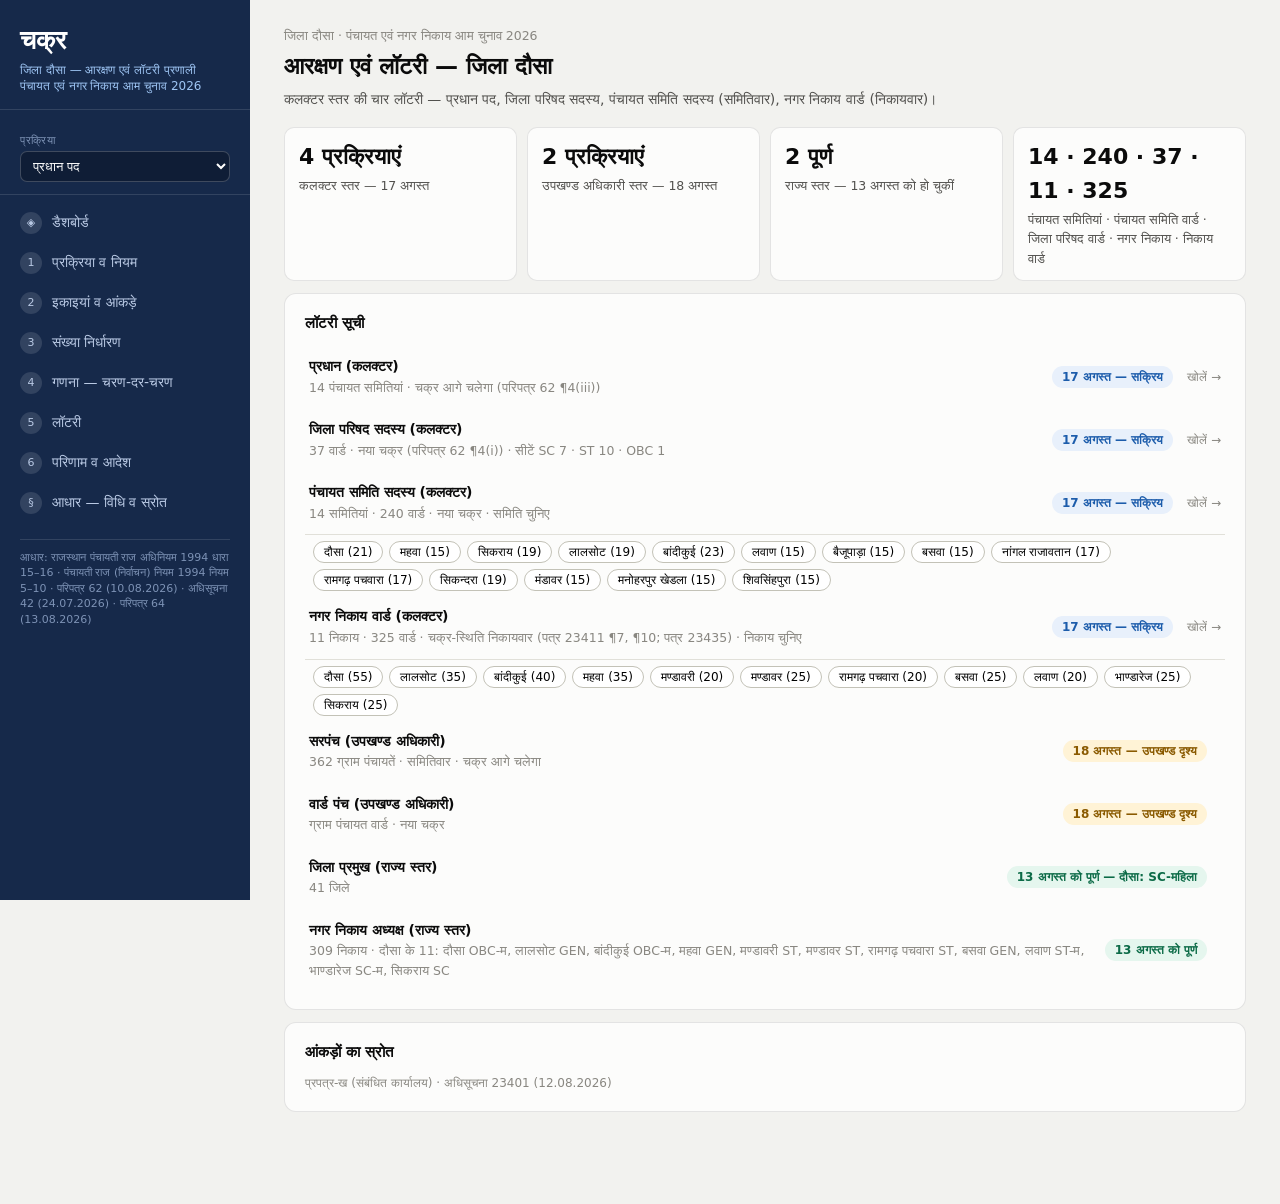
==== commit 990fad32: "चक्र दौसा 2026 — citations updated to DLB order 23435 (16.08, supersedes 23434); engine unchanged" ====
--- a/index.html
+++ b/index.html
@@ -318,15 +318,15 @@
 <script>
 "use strict";
 /*CFG-BEGIN*/
-const CFG = {"district_hi": "दौसा", "district_en": "Dausa", "year": 2026, "women_total_round": "down", "pri_threshold": true, "ulb_threshold": false, "gf_lookback": "last", "dates": {"collector": "17.08.2026", "collector_hi": "17 अगस्त", "sdm": "18.08.2026", "sdm_hi": "18 अगस्त"}};
+const CFG = {"district_hi": "दौसा", "district_en": "Dausa", "year": 2026, "women_total_round": "down", "pri_threshold": true, "ulb_threshold": false, "gf_lookback": "last", "dates": {"collector": "17.08.2026", "collector_hi": "17 अगस्त", "sdm": "18.08.2026", "sdm_hi": "18 अगस्त"}, "ulb_src": "अधिसूचना 23401 (12.08.2026)"};
 /*CFG-END*/
 /*LAW-BEGIN*/
-const LAW = {"built_from":"docs/rules-verbatim.md (mechanical cut: section text minus internal notes)","count_verbatim":90,"items":[{"group":"राजस्थान पंचायती राज अधिनियम, 1994 (धारा 12–16) एवं अनुसूचित क्षेत्र अधिनियम, 1999","title":"Rajasthan Panchayati Raj Act 1994, s.12(1)","text":"12. Composition of a Panchayat.- (1) A Panchayat shall consist of --\n(a) a Sarpanch; and\n(b) directly elected Panchas from as many wards as are determined under sub-section (2).","source":"https://sec.rajasthan.gov.in/cm/upload/PS_Mannuals(new)_2014.pdf","tag":"VERBATIM","variant":false},{"group":"राजस्थान पंचायती राज अधिनियम, 1994 (धारा 12–16) एवं अनुसूचित क्षेत्र अधिनियम, 1999","title":"s.12(2)","text":"(2) The State Government shall, in accordance with such rules as may be framed in this behalf, determine the number of the wards, not being less than five for each Panchayat Circle, and thereupon so divide the Panchayat Circle into single member ward that the population of each ward is, so far as practicable, the same throughout the Panchayat Circle.","source":"https://sec.rajasthan.gov.in/cm/upload/PS_Mannuals(new)_2014.pdf","tag":"VERBATIM","variant":false},{"group":"राजस्थान पंचायती राज अधिनियम, 1994 (धारा 12–16) एवं अनुसूचित क्षेत्र अधिनियम, 1999","title":"s.12(2) — पुराना पाठ (संशोधन-पूर्व)","text":"(2) The State Government shall, in accordance with such rules as may be framed in this behalf, determine the number of wards for each Panchayat Circle, and thereupon so divide the Panchayat Circle into single member wards that the population of each ward is, so far as practicable, the same throughout the Panchayat Circle.","source":"https://upload.indiacode.nic.in/showfile?actid=AC_RJ_83_1129_00001_00001_1563516015325&filename=full_act.pdf&type=actfile","tag":"VERBATIM","variant":true},{"group":"राजस्थान पंचायती राज अधिनियम, 1994 (धारा 12–16) एवं अनुसूचित क्षेत्र अधिनियम, 1999","title":"s.13(1)","text":"13. Composition of a Panchayat Samiti.- (1) A Panchayat Samiti shall consist of--\n(a) directly elected members from as many territorial constituencies as are determined under sub-section (2);\n(b) all members of the Legislative Assembly of the State representing constituencies which comprise wholly or partly the Panchayat Samiti area; and\n(c) chairpersons of all the Panchayats falling within the Panchayat Samiti :\nProvided that the members referred to in clauses (b) and (c) shall have a right to vote in all meetings of the Panchayat Samiti except those for election and removal of the Pradhan or Up-pradhan.","source":"https://sec.rajasthan.gov.in/cm/upload/PS_Mannuals(new)_2014.pdf","tag":"VERBATIM","variant":false},{"group":"राजस्थान पंचायती राज अधिनियम, 1994 (धारा 12–16) एवं अनुसूचित क्षेत्र अधिनियम, 1999","title":"s.13(2)","text":"(2) The State Government shall, in accordance with such rules as may be framed in this behalf, determine the number of territorial constituencies not being less than fifteen, for each Panchayat Samiti area and thereupon so divide such area into single member territorial constituencies that the population of each territorial constituency is, so far as practicable, the same throughout the Panchayat Samiti area.","source":"https://sec.rajasthan.gov.in/cm/upload/PS_Mannuals(new)_2014.pdf","tag":"VERBATIM","variant":false},{"group":"राजस्थान पंचायती राज अधिनियम, 1994 (धारा 12–16) एवं अनुसूचित क्षेत्र अधिनियम, 1999","title":"s.13(2) — पुराना पाठ (संशोधन-पूर्व)","text":"(2) The State Government shall, in accordance with such rules as may be framed in this behalf, determine the number of territorial constituencies for each Panchayat Samiti area and thereupon so divide such area into single member territorial constituencies that the population of each territorial constituency is, so far as practicable, the same throughout the Panchayat Samiti area:\nProvided that a Panchayat Samiti area having population not exceeding one lakh shall consist of fifteen constituencies and in case of a Panchayat Samiti area whose population exceeds one lakh, then for every fifteen thousand or part thereof in excess of one lakh, the said number of fifteen shall be increased by two.","source":"https://www.legitquest.com/act/rajasthan-panchayats-raj-act-1994/A4CD","tag":"VERBATIM","variant":true},{"group":"राजस्थान पंचायती राज अधिनियम, 1994 (धारा 12–16) एवं अनुसूचित क्षेत्र अधिनियम, 1999","title":"s.15(1)","text":"15. Reservation of Seats.- (1) Seats to be filled by direct election in a Panchayati Raj Institution shall be reserved for --\n(a) the Scheduled Castes;\n(b) the Scheduled Tribes; and\n(c) the Backward Classes,\nas also for women in accordance with the provisions contained in the succeeding sub-sections.","source":"https://sec.rajasthan.gov.in/cm/upload/PS_Mannuals(new)_2014.pdf","tag":"VERBATIM","variant":false},{"group":"राजस्थान पंचायती राज अधिनियम, 1994 (धारा 12–16) एवं अनुसूचित क्षेत्र अधिनियम, 1999","title":"s.15(2)","text":"(2) The number of seats reserved for the Scheduled Castes and the Scheduled Tribes, shall bear, as nearly as may be, the same proportion to the total number of seats to be filled by direct election in a Panchayati Raj Institution as the population of such Castes or, as the case may be, such Tribes in that Panchayati Raj Institution area bears to the total population of the area.","source":"https://sec.rajasthan.gov.in/cm/upload/PS_Mannuals(new)_2014.pdf","tag":"VERBATIM","variant":false},{"group":"राजस्थान पंचायती राज अधिनियम, 1994 (धारा 12–16) एवं अनुसूचित क्षेत्र अधिनियम, 1999","title":"s.15(3) + proviso","text":"(3) Such percentage, not exceeding twenty one, of seats in a Panchayati Raj Institution at each level shall be reserved for Backward Classes as the percentage of the combined rural population of Scheduled Castes and Scheduled Tribes in the concerned district in relation to the total rural population of the district falls short of fifty.\nProvided that at least one seat shall be reserved in each Panchayati Raj Institution at each level for Backward Classes where the combined rural population of Scheduled Castes and Scheduled Tribes in the concerned district does not exceed seventy percent of the total rural population of the district.","source":"https://sec.rajasthan.gov.in/cm/upload/PS_Mannuals(new)_2014.pdf","tag":"VERBATIM","variant":false},{"group":"राजस्थान पंचायती राज अधिनियम, 1994 (धारा 12–16) एवं अनुसूचित क्षेत्र अधिनियम, 1999","title":"s.15(4) — rotation","text":"(4) Seats reserved in accordance with the provisions contained in the preceding sub-sections may be allotted by rotation to different wards or, as the case may be, different constituencies in the concerned Panchayati Raj Institution.","source":"https://sec.rajasthan.gov.in/cm/upload/PS_Mannuals(new)_2014.pdf","tag":"VERBATIM","variant":false},{"group":"राजस्थान पंचायती राज अधिनियम, 1994 (धारा 12–16) एवं अनुसूचित क्षेत्र अधिनियम, 1999","title":"s.15(5) — SC/ST/BC कोटे में महिला आरक्षण","text":"(5) Not less than one-half of the total number of seats reserved under sub-sections (2) and (3) shall be reserved for women belonging to the Scheduled Castes, the Scheduled Tribes or, as the case may be, the Backward Classes.","source":"https://sec.rajasthan.gov.in/cm/upload/PS_Mannuals(new)_2014.pdf","tag":"VERBATIM","variant":false},{"group":"राजस्थान पंचायती राज अधिनियम, 1994 (धारा 12–16) एवं अनुसूचित क्षेत्र अधिनियम, 1999","title":"s.15(5) — पुराना पाठ (संशोधन-पूर्व)","text":"Not less than one-third of the total number of seats reserved under Sub-sections (2) and (3) shall be reserved for women belonging to the Scheduled Castes, the Scheduled Tribes or, as the case may be, the Backward Classes.","source":"https://prsindia.org/files/bills_acts/acts_states/rajasthan/1994/Act%20No.%2013%20of%201994%20RJ.pdf","tag":"VERBATIM","variant":true},{"group":"राजस्थान पंचायती राज अधिनियम, 1994 (धारा 12–16) एवं अनुसूचित क्षेत्र अधिनियम, 1999","title":"s.15(6) — कुल महिला आरक्षण","text":"(6) Not less than one-half (including the number of seats reserved for women belonging to the Scheduled Castes, the Scheduled Tribes and the Backward Classes) of the total number of seats to be filled by direct election in every Panchayati Raj Institution shall be reserved for women and such seats may be allotted by rotation to different wards or, as the case may be, constituencies in the concerned Panchayati Raj Institution in such manner as may be prescribed.","source":"https://sec.rajasthan.gov.in/cm/upload/PS_Mannuals(new)_2014.pdf","tag":"VERBATIM","variant":false},{"group":"राजस्थान पंचायती राज अधिनियम, 1994 (धारा 12–16) एवं अनुसूचित क्षेत्र अधिनियम, 1999","title":"s.15(6) — पुराना पाठ (संशोधन-पूर्व)","text":"Not less than one-third (including the number of seats reserved for women belonging to the Scheduled Castes, the Scheduled Tribes and the Backward Classes) of the total number of seats to be filled by direct election in every Panchayati Raj Institution shall be reserved for women and such seats may be allotted by rotation to different wards or, as the case may be, constituencies in the concerned Panchayati Raj Institution in such manner as may be prescribed.","source":"https://prsindia.org/files/bills_acts/acts_states/rajasthan/1994/Act%20No.%2013%20of%201994%20RJ.pdf","tag":"VERBATIM","variant":true},{"group":"राजस्थान पंचायती राज अधिनियम, 1994 (धारा 12–16) एवं अनुसूचित क्षेत्र अधिनियम, 1999","title":"s.16(1)","text":"16. Reservation of the offices of Chairpersons.- (1) The offices of the Sarpanchas, the Pradhans and the Pramukhs shall be reserved for -\n(a) the Scheduled Castes;\n(b) the Scheduled Tribes; and\n(c) the Backward Classes,\nas also for women in accordance with the provisions contained in the succeeding sub-sections.","source":"https://sec.rajasthan.gov.in/cm/upload/PS_Mannuals(new)_2014.pdf","tag":"VERBATIM","variant":false},{"group":"राजस्थान पंचायती राज अधिनियम, 1994 (धारा 12–16) एवं अनुसूचित क्षेत्र अधिनियम, 1999","title":"s.16(2)","text":"(2) The number of each of such offices reserved for the Scheduled Castes and the Scheduled Tribes shall bear, as nearly as may be, the same proportion to the total number of each of such offices in the State as the population of such Castes or, as the case may be, such Tribes in the State bears to the total population of the State.","source":"https://sec.rajasthan.gov.in/cm/upload/PS_Mannuals(new)_2014.pdf","tag":"VERBATIM","variant":false},{"group":"राजस्थान पंचायती राज अधिनियम, 1994 (धारा 12–16) एवं अनुसूचित क्षेत्र अधिनियम, 1999","title":"s.16(3) + proviso","text":"(3) Such percentage, not exceeding twenty one of offices of Sarpanch or Pradhan in a Panchayat Samiti or Zila Parishad, as the case may be, shall be reserved for Backward Classes, as the percentage of the combined population of Scheduled Castes and Scheduled Tribes in the Panchayat Samiti or Zila Parishad area in relation to the population of such Panchayat Samiti or Zila Parishad area, as the case may be, falls short of fifty.\nProvided that at least one office of Sarpanch or Pradhan in a Panchayat Samiti or Zila Parishad shall be reserved for Backward Classes where the combined population of Scheduled Castes and Scheduled Tribes in the Panchayat Samiti or Zila Parishad area, as the case may be, does not exceed seventy percent of the total population of the Panchayat Samiti or Zila Parishad area.","source":"https://sec.rajasthan.gov.in/cm/upload/PS_Mannuals(new)_2014.pdf","tag":"VERBATIM","variant":false},{"group":"राजस्थान पंचायती राज अधिनियम, 1994 (धारा 12–16) एवं अनुसूचित क्षेत्र अधिनियम, 1999","title":"s.16(4)","text":"(4) twenty one percent of the total number of offices of Pramukh in the State shall be reserved for the Backward Classes.","source":"https://sec.rajasthan.gov.in/cm/upload/PS_Mannuals(new)_2014.pdf","tag":"VERBATIM","variant":false},{"group":"राजस्थान पंचायती राज अधिनियम, 1994 (धारा 12–16) एवं अनुसूचित क्षेत्र अधिनियम, 1999","title":"s.16(5) — अध्यक्ष पदों में महिला आरक्षण","text":"(5) Not less than one-half of the total number of offices of Sarpanchas, Pradhans and Pramukhs in the State shall be reserved for women.","source":"https://sec.rajasthan.gov.in/cm/upload/PS_Mannuals(new)_2014.pdf","tag":"VERBATIM","variant":false},{"group":"राजस्थान पंचायती राज अधिनियम, 1994 (धारा 12–16) एवं अनुसूचित क्षेत्र अधिनियम, 1999","title":"s.16(5) — पुराना पाठ (संशोधन-पूर्व)","text":"(5) Not less than one-third of the total number of offices of Sarpanchas, Pradhans and Pramukhs in the State shall be reserved for women.","source":"https://upload.indiacode.nic.in/showfile?actid=AC_RJ_83_1129_00001_00001_1563516015325&filename=full_act.pdf&type=actfile","tag":"VERBATIM","variant":true},{"group":"राजस्थान पंचायती राज अधिनियम, 1994 (धारा 12–16) एवं अनुसूचित क्षेत्र अधिनियम, 1999","title":"s.16(6) — rotation","text":"(6) Offices reserved under this section shall be allotted by rotation to different Panchayats, Panchayat Samities and Zila Parishads in the State in such manner as may be prescribed.","source":"https://sec.rajasthan.gov.in/cm/upload/PS_Mannuals(new)_2014.pdf","tag":"VERBATIM","variant":false},{"group":"राजस्थान पंचायती राज अधिनियम, 1994 (धारा 12–16) एवं अनुसूचित क्षेत्र अधिनियम, 1999","title":"s.16, Explanation (अंश/पूर्णांकन)","text":"Explanation.- If a fraction forms part of the number of seats computed under section 15 or offices computed under this section, the number of seats or offices, as the case may be, shall be increased to the next higher number in case the fraction consists of half or more of a seat or office and the fraction shall be ignored in case it consists of less than half of a seat or office.","source":"https://sec.rajasthan.gov.in/cm/upload/PS_Mannuals(new)_2014.pdf","tag":"VERBATIM","variant":false},{"group":"राजस्थान पंचायती राज अधिनियम, 1994 (धारा 12–16) एवं अनुसूचित क्षेत्र अधिनियम, 1999","title":"Rajasthan Panchayati Raj (Modification of Provisions in their Application to the Scheduled Areas) Act, 1999 (Act No.16 of 1999), s.1","text":"1. Short title, extent and commencement.- (1) This Act may be called the Rajasthan Panchayati (Modification of Provisions in Their Application to the Scheduled Areas) Act, 1999.\n(2) It shall extend to the Scheduled Areas of Rajasthan as referred to in clause (1) of Article 244 of the Constitution except those areas which are administered by a municipality.\n(3) It shall be deemed to have come into force on and from 26th day of June, 1999.","source":"https://web.archive.org/web/20181217114552/http://www.rajsec.rajasthan.gov.in/secraj/panchayat/PART4.4.htm","tag":"VERBATIM","variant":false},{"group":"राजस्थान पंचायती राज अधिनियम, 1994 (धारा 12–16) एवं अनुसूचित क्षेत्र अधिनियम, 1999","title":"Scheduled Areas Act 1999, s.2 — Definitions","text":"2. Definitions.- In this Act, unless the context otherwise requires,-\n(a) a \"village\" for the purposes of this Act shall mean a village specified as such by the Governor, by notification in the Official Gazette;\n(b) \"Panchayati Raj Institution\" shall have the same meaning as is assigned to it under the Rajasthan Panchayati Raj Act, 1994 (Act No.13 of 1994).","source":"https://web.archive.org/web/20181217114552/http://www.rajsec.rajasthan.gov.in/secraj/panchayat/PART4.4.htm","tag":"VERBATIM","variant":false},{"group":"राजस्थान पंचायती राज अधिनियम, 1994 (धारा 12–16) एवं अनुसूचित क्षेत्र अधिनियम, 1999","title":"Scheduled Areas Act 1999, s.3 — Exceptions and modifications (chapeau + (a)-(d))","text":"3. Exceptions and modifications.- Notwithstanding anything contained in the Rajasthan Panchayati Raj Act, 1994 (Act No.13 of 1994) or in any other law for the time being in force, the provisions of the said Act or any other law, as the case may be, shall, as respect to the Scheduled Areas of Rajasthan, be applicable subject to the following exceptions and modifications, namely :-\n(a) every village shall have a Gram Sabha consisting of persons whose names are included in the electoral rolls for the Panchayat at the village level;\n(b) every Gram Sabha shall be competent to safeguard and preserve the traditions and customs of the people, their cultural identify, community resources and the customary mode of dispute resolution;\n(c) every Gram Sabha shall -\n(i) approve the plans, programmes and projects for social and economic development before such plans, programmes and projects are taken up for implementation by the Panchayat;\n(ii) be responsible for identification or selection of persons as beneficiaries under the poverty alleviation and other programmes;\n(d) every Panchayat shall be required to obtain from the Gram Sabha a certification of utilisation of funds by that Panchayat for the plans, programmes and projects referred to in clause (c);","source":"https://web.archive.org/web/20181217114552/http://www.rajsec.rajasthan.gov.in/secraj/panchayat/PART4.4.htm","tag":"VERBATIM","variant":false},{"group":"राजस्थान पंचायती राज अधिनियम, 1994 (धारा 12–16) एवं अनुसूचित क्षेत्र अधिनियम, 1999","title":"Scheduled Areas Act 1999, s.3(e) — अनुसूचित क्षेत्र में ST आरक्षण","text":"(e) the reservation of seats in the Scheduled Areas at every Panchayati Raj Institution shall be in proportion to the population of the community in that Panchayati Raj Institution for whom reservation is sought to be given under section 15 and 16 of the Rajasthan Panchayati Raj Act, 1994 (Act No.13 of 1994);\nProvided that the reservation for the Scheduled Tribes shall not be less than one-half of the total number of seats;\nProvided further that all seats of Chairpersons of Panchayati Raj Institutions at all levels shall be reserved for the persons belonging to the Scheduled Tribes;","source":"https://web.archive.org/web/20181217114552/http://www.rajsec.rajasthan.gov.in/secraj/panchayat/PART4.4.htm","tag":"VERBATIM","variant":false},{"group":"राजस्थान पंचायती राज अधिनियम, 1994 (धारा 12–16) एवं अनुसूचित क्षेत्र अधिनियम, 1999","title":"Scheduled Areas Act 1999, s.3(f)-(k) — remaining exceptions/modifications","text":"(f) the State Government may nominate persons belonging to such Scheduled Tribes as have no representation in a Panchayat Samiti or in a Zila Parishad;\nProvided that such nomination shall not exceed one-tenth of the total members to be elected in that Panchayati Raj Institution;\n(g) the Gram Sabha or the Panchayati Raj Institution at such level, as may be prescribed by the State Government, shall be consulted before making the acquisition of land in the Scheduled Areas for development projects and before re-setting or re-habilitating persons affected by such project in the Scheduled Areas, the actual planning and implementation of the projects in the Scheduled Areas shall be co-ordinated at the State level;\n(h) planning and management of minor water bodies, as may be specified by the State Government, in the Scheduled Areas shall be entrusted to Panchayati Raj Institution at such level as may be prescribed;\n(i) no prospecting licence or mining lease for minor minerals in the Scheduled Areas shall be granted to any person or body of persons without obtaining prior recommendation of the Gram Sabha or the Panchayati Raj Institution at such level and in such manner as may be prescribed;\n(j) no concession for the exploitation of minor minerals by auction in the Scheduled Areas shall be granted without obtaining the recommendation of the Gram Sabha or the Panchayati Raj Institution at such level and in such manner as may be prescribed;\n(k) the Panchayati Raj Institution at appropriate level, or Gram Sabha as may be prescribed, in a Scheduled Area, shall have -\n(i) the power to enforce prohibition or to regulate or restrict the sale and consumption of any intoxicant subject to such rules as may be made by the State Government in this behalf;\n(ii) the ownership of minor forest produce subject to such rules as may be prescribed by the State Government as to control and management of minor forest produce;\n(iii) the power to prevent alienation of land in the Scheduled Areas an to take appropriate action in accordance with laws in force in the State, to restore any unlawfully alienated land of a Scheduled Tribe;\n(iv) the power to manage village market by whatever name called subject to such rules as may be made by the State Government in this behalf;\n(v) the power to exercise control over money landing to the members of Scheduled Tribes;\n(vi) the power to exercise control over institutions and functionaries in all social sectors to the extent and in the manner to be specified by the State Government from time to time;\n(vii) the power to control over local plan and resources or such plans including tribal sub-plan to the extent and in the manner to be specified by the State Government from time to time.","source":"https://web.archive.org/web/20181217114552/http://www.rajsec.rajasthan.gov.in/secraj/panchayat/PART4.4.htm","tag":"VERBATIM","variant":false},{"group":"राजस्थान पंचायती राज अधिनियम, 1994 (धारा 12–16) एवं अनुसूचित क्षेत्र अधिनियम, 1999","title":"Scheduled Areas Act 1999, s.4 — Power to make rules","text":"4. Power to make rules.- (1) The State Government may make rules, by notification in the Official Gazette, to carry out generally the purposes of this Act.\n(2) All rules made under this Act shall, be laid, as soon as may be, after they are so made, before the State Legislature, while it is in session, for a period of not less than fourteen days which may be comprised in one session or into successive sessions, and if, before the expiry of the session in which they are so laid or of the session immediately following, the State Legislature makes any modifications in any of such rules, or resolves that any such rules should not be made, such rule shall thereafter have effect only in such modified form or be of no effect, as the case may be, so however, that any such modification or annulment shall be without prejudice to the viladity of any thing previously done thereunder.","source":"https://web.archive.org/web/20181217114552/http://www.rajsec.rajasthan.gov.in/secraj/panchayat/PART4.4.htm","tag":"VERBATIM","variant":false},{"group":"राजस्थान पंचायती राज अधिनियम, 1994 (धारा 12–16) एवं अनुसूचित क्षेत्र अधिनियम, 1999","title":"Scheduled Areas Act 1999, s.5 — Repeal and Savings","text":"5. Repeal and Savings.- (1) The Rajasthan Panchayati Raj (Modification of Provisions in their Application to the Scheduled Areas) Ordinance, 1999 (Ordinance No.4 of 1999) is hereby repealed.\n(2) Notwithstanding such repeal, all actions taken or orders made under the Ordinance referred in Sub-sec.(1) shall be deemed to have been taken or made under this Act or any other law as modified by this Act.","source":"https://web.archive.org/web/20181217114552/http://www.rajsec.rajasthan.gov.in/secraj/panchayat/PART4.4.htm","tag":"VERBATIM","variant":false},{"group":"राजस्थान पंचायती राज (निर्वाचन) नियम, 1994 (नियम 2–11)","title":"Rule 2(1)-(2) - Definitions","text":"2. Definition.- (1) In these rules, unless the subject or context otherwise requires- (i) \"Act\" means the Rajasthan Panchayati Raj Act, 1994 (Rajasthan Act No. 13 of 1994); (ii) \"Commission\" means the State Election Commission as defined in the Act; (iii) \"Constituency\" means a constituency of a Panchayat Samiti or of a Zila Parishad; (iv) \"District Election Officer (Panchayats)\" means the officer nominated by the Commission as District Election Officer in consultation with the State Government for 1[preparation of Electoral Roll and] conduct of elections to Panchayati Raj Institutions; (v) \"Form\" means a form appended to these rules; (vi) \"Registration Officer\" means the Electoral Registration Officer of a ward or a constituency and includes Assistant Electoral Registration Officer to be nominated by the State Election Commission, in Consultation with the State Government; (vii) \"Returning Officer\" means the officer appointed as such under these rules and includes an Assistant Returning Officer; (viii) \"Section\" means a section of the Rajasthan Panchayati Raj Act, 1994; (ix) \"Voter list\" means the list of voters of the village for which a Panchayat is to be established under section 12 of the Act; and (x) \"Ward\" means a ward of a Panchayat. (2) The words and expression used but not defined in these rules have the same meaning as are respectively assigned to them in the Act. [Footnote 1: Added vide notification No. F.4(12)L&J/94/RDP/4288, dt. 15 Nov. 94.]","source":"https://sec.rajasthan.gov.in/cm/upload/PS_Mannuals(new)_2014.pdf","tag":"VERBATIM","variant":false},{"group":"राजस्थान पंचायती राज (निर्वाचन) नियम, 1994 (नियम 2–11)","title":"Rule 5 - Reservation of seats for SC/ST/OBC","text":"5. Reservation of seats for Scheduled Castes/Scheduled Tribes and Other Backward Classes.- The number of wards or constituencies to be reserved for persons belonging to the Scheduled Castes/Scheduled Tribes or Other Backward Classes shall be determined by the Officer authorised by the Government in accordance with the provisions of the Act.","source":"https://sec.rajasthan.gov.in/cm/upload/PS_Mannuals(new)_2014.pdf","tag":"VERBATIM","variant":false},{"group":"राजस्थान पंचायती राज (निर्वाचन) नियम, 1994 (नियम 2–11)","title":"Rule 6(1)-(3) — 1994 का मूल पाठ — पुराना पाठ (संशोधन-पूर्व)","text":"6. Reservation for women.- (1) One third of the seats reserved for the Scheduled Castes or the Scheduled Tribes or the Backward[s] Classes shall be reserved for the women belonging to such Castes, Tribes or, as the case may be, Classes. (2) One-third, including the number of seats reserved under sub-rule (1) of the total number of seats shall be reserved for women. (3) The Officer authorised by the Government shall determine the seats to be reserved for women.","source":"https://indiankanoon.org/doc/172545457/","tag":"VERBATIM","variant":true},{"group":"राजस्थान पंचायती राज (निर्वाचन) नियम, 1994 (नियम 2–11)","title":"Rule 6(1)-(3) — 2008 संशोधन सहित","text":"6. Reservation for Women.- (1) 2[One half] of the seats reserved for the Scheduled Castes or the Scheduled Tribes or the Backward Classes shall be reserved for the women belonging to such Castes, Tribes or, as the case may be, Classes. (2) 2[One half], including the number of seats reserved under sub-rule (1), of the total number of seats shall be reserved for women. (3) The Officer authorised by the Government shall determine the seats to be reserved for women. [Footnote 2: Substituted vide notification No. F.4(12)PRD/Legal/Rule/Amend/08/2362, dated 25-6-08 for words \"One third\".]","source":"https://sec.rajasthan.gov.in/cm/upload/PS_Mannuals(new)_2014.pdf","tag":"VERBATIM","variant":false},{"group":"राजस्थान पंचायती राज (निर्वाचन) नियम, 1994 (नियम 2–11)","title":"Rule 7(1)-(2) - SC identification and special serial numbers","text":"7. Procedure for reservation.- (1) The Officer authorised by the Government shall for the purpose of reservation of seats for persons belonging to Scheduled Castes under section 15 of the Act, first identify the wards or constituencies which consist of population of the Scheduled Castes and such wards or constituencies shall be serially arranged in the descending order of percentage of population of Scheduled Castes, excluding the wards and constituencies where such percentage is less than five, and shall be assigned serial numbers as SC 1, SC 2 and so on. (2) The serial numbers so assigned shall be known as special serial numbers for Scheduled Castes.","source":"https://sec.rajasthan.gov.in/cm/upload/PS_Mannuals(new)_2014.pdf","tag":"VERBATIM","variant":false},{"group":"राजस्थान पंचायती राज (निर्वाचन) नियम, 1994 (नियम 2–11)","title":"Rule 7(3) - SC seat allocation incl. women sub-quota","text":"(3) The Officer authorised by the Government shall first allocate the number of seats reserved for SCs (including 2[One half] of such seats reserved for women belonging to the Scheduled Castes) serially to the wards bearing special numbers for Scheduled Castes.","source":"https://sec.rajasthan.gov.in/cm/upload/PS_Mannuals(new)_2014.pdf","tag":"VERBATIM","variant":false},{"group":"राजस्थान पंचायती राज (निर्वाचन) नियम, 1994 (नियम 2–11)","title":"Rule 7(4)-(5) - ST identification and special serial numbers","text":"(4) The Officer authorised by the Government shall for the purpose of reservation of seats for persons belonging to Scheduled Tribes under section 15 of the Act, after the seats having been determined and allocated under the aforesaid section for SCs, proceed to identify the wards and constituencies which consist of population of Scheduled Tribes and such wards and constituencies shall be serially arranged in the descending order of percentage of population of Scheduled Tribes excluding the wards and constituencies where such percentage is less than five, and shall be assigned serial number[s] as ST 1, ST 2 and so on. (5) The serial number[s] so assigned shall be known as special serial numbers for Scheduled Tribes.","source":"https://sec.rajasthan.gov.in/cm/upload/PS_Mannuals(new)_2014.pdf","tag":"VERBATIM","variant":false},{"group":"राजस्थान पंचायती राज (निर्वाचन) नियम, 1994 (नियम 2–11)","title":"Rule 7(6) - ST seat allocation incl. women sub-quota","text":"(6) The Officer authorised by the Government shall, after having allocated the seats reserved for the Scheduled Castes under sub-rule (3), allocate the seats reserved for Scheduled Tribes (including 1[One half] of such seats reserved for women belonging to Scheduled Tribes) serially to the wards bearing special serial numbers for Scheduled Tribes.","source":"https://sec.rajasthan.gov.in/cm/upload/PS_Mannuals(new)_2014.pdf","tag":"VERBATIM","variant":false},{"group":"राजस्थान पंचायती राज (निर्वाचन) नियम, 1994 (नियम 2–11)","title":"Rule 7(7) — OBC seats by lot, incl. women","text":"(7) The Officer authorised by the Government shall for the purpose of reservation of seats for persons belonging to Backward Classes under section 15 of the Act, after having determined and allocated seats reserved for the persons belonging to the Scheduled Castes and the Scheduled Tribes (including 1[One half] of the seats reserved for women belonging to such Castes and Tribes), proceed further to allocate such number of seats in the Panchayati Raj Institutions as are required to be reserved for persons belonging to Backward Classes, (including one third of such seats reserved for women belonging to Backward Classes) out of remaining seats by lot.","source":"https://sec.rajasthan.gov.in/cm/upload/PS_Mannuals(new)_2014.pdf","tag":"VERBATIM","variant":false},{"group":"राजस्थान पंचायती राज (निर्वाचन) नियम, 1994 (नियम 2–11)","title":"Rule 7(8) - deriving the women's sub-quota number, and the single-seat rule","text":"(8) (a) The number of seats reserved for women belonging to the Scheduled Castes or the Scheduled Tribes or, as the case may be, the Backward Classes respectively shall be derived by dividing the seats to be reserved for the SCs or STs or as the case may be BCs by 2[two]. (b) If only one seat each is reserved for SC, ST or BC in any Panchayati Raj Institution, one seat out of the three as determined by draw of lots shall be reserved for women.","source":"https://sec.rajasthan.gov.in/cm/upload/PS_Mannuals(new)_2014.pdf","tag":"VERBATIM","variant":false},{"group":"राजस्थान पंचायती राज (निर्वाचन) नियम, 1994 (नियम 2–11)","title":"Rule 7(9) - residual women's seats","text":"(9) The remaining number of seats reserved for women shall be determined by dividing the total number of seats by 2[two] and number so determined shall be reduced by the aggregate of the number of the seats derived for women belonging to the SCs, STs and BCs under sub-rule (8).","source":"https://sec.rajasthan.gov.in/cm/upload/PS_Mannuals(new)_2014.pdf","tag":"VERBATIM","variant":false},{"group":"राजस्थान पंचायती राज (निर्वाचन) नियम, 1994 (नियम 2–11)","title":"Rule 7(10) - allocation of women's seats by lot","text":"(10) The seats so reserved for women under rule 6 shall be allocated by lot.","source":"https://sec.rajasthan.gov.in/cm/upload/PS_Mannuals(new)_2014.pdf","tag":"VERBATIM","variant":false},{"group":"राजस्थान पंचायती राज (निर्वाचन) नियम, 1994 (नियम 2–11)","title":"Rule 7(11) — place/date/time of the draw; notice to MLAs","text":"(11) Where ever seats are to be reserved by draw of lots, the Officer authorised by the Government shall fix place, date and time for the purpose of drawing lots and inform the members of [the] Legislative Assembly of the constituencies or part of the constituency falling in the district. The lots shall be drawn in accordance with the procedures laid down by the Government in the presence of such members of Legislative Assembly who may choose to be present at the appointed time.","source":"https://sec.rajasthan.gov.in/cm/upload/PS_Mannuals(new)_2014.pdf","tag":"VERBATIM","variant":false},{"group":"राजस्थान पंचायती राज (निर्वाचन) नियम, 1994 (नियम 2–11)","title":"Rule 7(12) — rotation of SC/ST special serial numbers across elections","text":"(12) In every succeeding general election of the Panchayati Raj Institutions, the list of wards or constituencies bearing special serial number for Scheduled Castes or, as the case may be, Scheduled Tribes shall- (i) continue to be operated serially from special serial number following the special serial number where the allocation of seats reserved for the SCs or, as the case may be, the STs has ended in the preceding election. (ii) be operated till it is exhausted, and (iii) be re-operated from the beginning after it is exhausted.","source":"https://sec.rajasthan.gov.in/cm/upload/PS_Mannuals(new)_2014.pdf","tag":"VERBATIM","variant":false},{"group":"राजस्थान पंचायती राज (निर्वाचन) नियम, 1994 (नियम 2–11)","title":"Rule 7(13) — OBC/women lots: exclusion till the cycle is completed","text":"(13) Wards and constituencies reserved for Backward Classes and women by draw of lots in the first general election shall be excluded while drawing lots for such reservation in succeeding elections till the cycle is completed.","source":"https://sec.rajasthan.gov.in/cm/upload/PS_Mannuals(new)_2014.pdf","tag":"VERBATIM","variant":false},{"group":"राजस्थान पंचायती राज (निर्वाचन) नियम, 1994 (नियम 2–11)","title":"Rule 8 — SC/ST common ward: higher percentage (with Explanation)","text":"8. Reservation for SCs or STs.- Notwithstanding anything to the contrary contained in rule[s] 6 and 7, where a ward or constituency becomes common to be reserved for SCs/STs, then it will be reserved for SCs or STs, as the case may be, whichever has higher percentage of SCs or STs. Explanation :- While arranging wards or constituencies in descending order for the purpose of making reservation for persons belonging to SCs or STs, if a particular ward or constituency appears in both the lists, where the population of SCs is 14% and those of STs is 11%, in that case ward or constituency will be reserved for SCs.","source":"https://sec.rajasthan.gov.in/cm/upload/PS_Mannuals(new)_2014.pdf","tag":"VERBATIM","variant":false},{"group":"राजस्थान पंचायती राज (निर्वाचन) नियम, 1994 (नियम 2–11)","title":"Rule 9(1)-(3) - Reservation of offices of Sarpanch and Pradhan","text":"9. Reservation of offices of Sarpanchas and Pradhans.- (1) The Officer authorised by the Government shall determine the number of offices of Sarpanchas and Pradhans as required to be reserved in a Panchayat Samiti or in a Zila Parishad area for persons belonging to SCs, STs, or Backward Classes and women in accordance with the provisions of section 16 of the Act. (2) The number of offices of Sarpanchas and Pradhans so reserved for SCs, STs and OBCs shall be allocated by the Officer authorised by the Government to different Panchayats or Panchayat Samitis, as the case may be, by following the procedure as laid down in rule 7. (3) The Officer authorised by the Government shall determine by draw of lots the offices of Sarpanchas and Pradhans to be reserved in the district for women.","source":"https://sec.rajasthan.gov.in/cm/upload/PS_Mannuals(new)_2014.pdf","tag":"VERBATIM","variant":false},{"group":"राजस्थान पंचायती राज (निर्वाचन) नियम, 1994 (नियम 2–11)","title":"Rule 10(1)-(5) - Reservation of office of Pramukh","text":"10. Reservation of office[s] of Pramukh[s].- (1) The Government shall determine the number of offices of Pramukhs to be reserved for SCs/STs/OBCs and women. (2) The number of offices of Pramukhs reserved for SCs and STs shall be allocated by the Government to different districts by arranging them in descending order of the percentage of population of SCs or STs separately, excluding such districts where percentage of population of SCs or STs is less than five, and by following the procedure as laid down in rule 7. (3) After having determined the offices of Pramukhs reserved for SCs and STs, the Government shall allocate the offices of Pramukhs reserved for Backward Classes by drawing lots out of the remaining districts. (4) (a) One office of Pramukh out of the total number of offices of Pramukhs reserved for women shall be allocated to each Division as constituted under the Rajasthan Land Revenue Act, 1956 (Act No. 15 of 1956). The office[s] so allotted to a Division shall further be allocated by draw of lots to a District in the Division by the Government. (b) The remaining number of offices reserved for women shall be allocated by the Government by draw of lots to the districts remaining after the allocation under clause (a). (5) The offices of Pramukh[s] reserved in the State for Backward Classes and women by draw of lots in the first general election, shall be excluded while drawing lots for such reservation in the succeeding elections till the cycle is completed.","source":"https://sec.rajasthan.gov.in/cm/upload/PS_Mannuals(new)_2014.pdf","tag":"VERBATIM","variant":false},{"group":"राजस्थान पंचायती राज (निर्वाचन) नियम, 1994 (नियम 2–11)","title":"Rule 11(1)-(4) — Preparation of electoral rolls (Chapter III)","text":"[CHAPTER-III Electoral Rolls] 11. Preparation of electoral rolls.- (1) The Commission shall subject to the provisions of section 18, cause to be prepared a ward or constituency-wise electoral roll in Hindi in Devnagri script for each Panchayati Raj Institution. (2) (a) The names of electors in a roll for a ward in the case of a Panchayat Circle shall be arranged in the order of the serial number of houses as may be comprised in each ward. (b) The electoral roll for constituency of Panchayat Samiti or Zila Parishad, shall consist of the electoral rolls for the wards or part thereof of Panchayat Circles which are comprised within the constituency concerned, which will be arranged Panchayat Circle-wise on the basis of list arranged under clause (a) of this sub-rule. (3) Whenever limits of wards or constituencies of a Panchayat Circle or Panchayat Samiti or Zila Parishad are revised or when a Panchayat circle or Panchayat Samiti or Zila Parishad is constituted or re-constituted, such roll may be prepared afresh and shall contain names of all persons entitled to be registered after enquiry as electors under the Act, as far as possible. (4) For the purpose of preparing any roll or deciding any claim or objection to a roll, the Electoral Registration Officers and any person employed by him, shall have access to any register of births and deaths and to the admission register of any educational institution and it shall be the duty of every person in charge of any such register to give to the said officer or person such information and such extracts from the said register as he may require. [Footnote: Chapter III substituted vide Notification No. F.(15)Vidhi/PR/94/28, dated 3.12.99 for the existing chapter III.]","source":"https://sec.rajasthan.gov.in/cm/upload/PS_Mannuals(new)_2014.pdf","tag":"VERBATIM","variant":false},{"group":"2026 के आदेश, परिपत्र व अधिसूचनाएं; नियम व धाराएं (पूर्ण पाठ)","title":"Notification No. F.15(24)पंरावि/विधि/आरक्षण/2026/42, dated 24.07.2026 (RD&PR Dept, Panchayati Raj)","text":"राजस्थान पंचायती राज अधिनियम, 1994 (1994 के अधिनियम संख्या-13) की धारा-98 द्वारा प्रदत्त शक्तियों का प्रयोग करते हुए पंचायती राज संस्थाओं के आम चुनाव, 2026 के लिए राज्य सरकार एतद् द्वारा समस्त जिला कलक्टर्स को अपने क्षेत्राधिकार में आने वाली पंचायत समितियों व जिला परिषद के वार्डों (एकल निर्वाचन क्षेत्रों) के आरक्षण तथा प्रधानों के आरक्षण का निर्धारण कर श्रेणीवार आवंटन करने के लिए तथा समस्त उपखण्ड अधिकारियों को अपने क्षेत्राधिकार में आने वाली पंचायतों के वार्डों (एकल निर्वाचन क्षेत्रों) के आरक्षण तथा सरपंचों के आरक्षण का निर्धारण कर श्रेणीवार आवंटन करने के लिए राजस्थान पंचायती राज अधिनियम, 1994 की धारा-15 व 16 तथा पंचायती राज (निर्वाचन) नियम, 1994 के नियम 5, 6, 7, 8 व 9 की शक्तियां संबंधित जिला कलक्टर एवं उपखण्ड अधिकारी को प्रत्यायोजित करती है। आज्ञा से, (डॉ. जोगा राम), शासन सचिव एवं आयुक्त।","source":"https://jankalyanfile.rajasthan.gov.in/Files//Content/UploadFolder/OrderEntry/P_R/2026/Notification/O_240726_7cd94e5c-29f0-4be1-a8a4-aee3dc9b3f50.pdf","tag":"VERBATIM","variant":false},{"group":"2026 के आदेश, परिपत्र व अधिसूचनाएं; नियम व धाराएं (पूर्ण पाठ)","title":"Circular No. F.15(24)पंरावि/विधि/आरक्षण/2026/62, dated 10.08.2026, para 1 (recital)","text":"विभागीय अधिसूचना क्रमांक एफ.15(24)पंरावि/विधि/आरक्षण/2026/42 दिनांक 24.07.2026 के द्वारा राजस्थान पंचायती राज अधिनियम, 1994 की धारा-15, 16 एवं पंचायती राज (निर्वाचन) नियम, 1994 के नियम-5 से 9 के प्रावधानों के तहत समस्त जिला कलक्टर्स को अपने क्षेत्राधिकार में आने वाली पंचायत समितियों एवं जिला परिषद के वार्डों (एकल निर्वाचन क्षेत्रों) के आरक्षण तथा प्रधानों के आरक्षण का निर्धारण कर श्रेणीवार आवंटन करने के लिए तथा समस्त उपखण्ड अधिकारियों को अपने क्षेत्राधिकार में आने वाली पंचायतों के वार्डों (एकल निर्वाचन क्षेत्रों) के आरक्षण तथा सरपंचों के आरक्षण का निर्धारण कर श्रेणीवार आवंटन करने के लिए पंचायती राज अधिनियम, 1994 की धारा-98 के तहत अधिकृत किया जा चुका है, प्रति संलग्न है। यह कार्य निर्धारित अवधि में पूर्ण किया जाना है।","source":"https://jankalyanfile.rajasthan.gov.in/Files//Content/UploadFolder/OrderEntry/P_R/2026/Circular/O_120826_c38d7c0c-8769-4d4a-95c3-a0d23687617b.pdf","tag":"VERBATIM","variant":false},{"group":"2026 के आदेश, परिपत्र व अधिसूचनाएं; नियम व धाराएं (पूर्ण पाठ)","title":"Circular No. 62, para 2","text":"विभाग द्वारा आपको पूर्व में प्रदत्त निर्देशों की पालना में आप द्वारा ग्राम पंचायतों/पंचायत समितियों/जिला परिषदों के वार्डों तथा सरपंच एवं प्रधान पदों के लिए आरक्षण निर्धारण करने हेतु अनुसूचित जाति एवं अनुसूचित जनजाति के वार्डों एवं स्थानों की कुल संख्या का निर्धारण किया जा चुका है। वहीं अन्य पिछड़ा वर्ग के लिए वार्डों एवं पदों की कुल संख्या का निर्धारण माननीय उच्चतम न्यायालय के विविध प्रार्थना पत्र डायरी संख्या 31495/2021 मनमोहन नागर बनाम मध्यप्रदेश राज्य एवं अन्य में दिनांक 17.12.2021 में पारित निर्णय की अनुपालना में सामाजिक न्याय एवं अधिकारिता विभाग, जयपुर के आदेश क्रमांक एफ.11()रारा.पि.वर्ग(राजनैतिक)/बीसी/सान्याअवि/2025/33822 राजकाज संदर्भ संख्या 13616326 दिनांक 09.05.2025 द्वारा गठित राजस्थान राज्य अन्य पिछड़ा वर्ग (राजनैतिक प्रतिनिधित्व) आयोग के प्रतिवेदन में किया जा चुका है। इस प्रतिवेदन की जिले से संबंधित रिपोर्ट का अंश पत्र के साथ संलग्न है। इस प्रकार से आपके पास राजस्थान पंचायती राज के अधिनियम की धारा 15(2) के अनुसार प्रत्येक संस्था में अनुसूचित जाति, अनुसूचित जनजाति, अन्य पिछड़ा वर्ग हेतु आरक्षित किये जाने वाले वार्डों की संख्या एवं पदों की संख्या उपलब्ध है।","source":"https://jankalyanfile.rajasthan.gov.in/Files//Content/UploadFolder/OrderEntry/P_R/2026/Circular/O_120826_c38d7c0c-8769-4d4a-95c3-a0d23687617b.pdf","tag":"VERBATIM","variant":false},{"group":"2026 के आदेश, परिपत्र व अधिसूचनाएं; नियम व धाराएं (पूर्ण पाठ)","title":"Circular No. 62, para 3","text":"भारतीय संविधान के अनु0 243–घ. स्थानों का आरक्षण के उपबन्ध(4) तथा राजस्थान पंचायती राज अधिनियम, 1994 की धारा–16(6) में यह स्पष्ट वर्णित है कि आरक्षित पद चक्रानुक्रम (Rotation) से आवंटित किये जायेंगे।","source":"https://jankalyanfile.rajasthan.gov.in/Files//Content/UploadFolder/OrderEntry/P_R/2026/Circular/O_120826_c38d7c0c-8769-4d4a-95c3-a0d23687617b.pdf","tag":"VERBATIM","variant":false},{"group":"2026 के आदेश, परिपत्र व अधिसूचनाएं; नियम व धाराएं (पूर्ण पाठ)","title":"Circular No. 62, para 4(i) — members (ward panch / PS member / ZP member): fresh cycle","text":"पंचायती राज संस्थाओं के तीनों स्तरों के सदस्यों हेतु : हाल ही में राज्य की समस्त ग्राम पंचायतों/पंचायत समितियों एवं जिला परिषदों में वार्डों का पुनर्गठन/पुनर्सीमांकन का कार्य किया गया हैं अतः इन तीनों संस्थाओं के वार्ड पंच/पंचायत समिति सदस्य/जिला परिषद सदस्य हेतु अनुसूचित जाति, अनुसूचित जनजाति तथा अन्य पिछडा वर्ग के लिए श्रेणीवार आवंटन नये चक्रानुक्रम(साईकिल) से किया जावेगा।","source":"https://jankalyanfile.rajasthan.gov.in/Files//Content/UploadFolder/OrderEntry/P_R/2026/Circular/O_120826_c38d7c0c-8769-4d4a-95c3-a0d23687617b.pdf","tag":"VERBATIM","variant":false},{"group":"2026 के आदेश, परिपत्र व अधिसूचनाएं; नियम व धाराएं (पूर्ण पाठ)","title":"Circular No. 62, para 4(ii) — Sarpanch office: cycle continues + new-PS treatment","text":"सरपंच पद हेतु : सरपंच पदों हेतु श्रेणीवार आवंटन के लिए पुनर्गठित एवं यथावत रही पंचायत समितियों में सरपंच पद का श्रेणीवार आवंटन वर्तमान चक्रानुक्रम (साईकिल) जिसके आधार पर गत चुनाव सम्पन्न करवाये गये थे, के अनुसार ही किया जावेगा। अतः नवसृजित पंचायत समितियों में भी सरपंच पद का श्रेणीवार आवंटन करते समय यह ध्यान रखा जाये कि उस पंचायत समिति में जो ग्राम पंचायत नवसृजित नहीं है अर्थात् यथावत अथवा पुनर्गठित है और वह ग्राम पंचायत पिछले चुनाव में अनुसूचित जाति, अनुसूचित जनजाति तथा अन्य पिछडा वर्ग के लिए आरक्षित रही थी, उसे उसी श्रेणी के लिए आरक्षण हेतु सम्मिलित नहीं किया जाये। यदि चक्र पूर्ण हो गया तो नये सिरे से नवीन पंचायत समिति के लिये चक्र प्रारम्भ किया जा सकेगा।","source":"https://jankalyanfile.rajasthan.gov.in/Files//Content/UploadFolder/OrderEntry/P_R/2026/Circular/O_120826_c38d7c0c-8769-4d4a-95c3-a0d23687617b.pdf","tag":"VERBATIM","variant":false},{"group":"2026 के आदेश, परिपत्र व अधिसूचनाएं; नियम व धाराएं (पूर्ण पाठ)","title":"Circular No. 62, para 4(iii) — Pradhan office: cycle continues + new-ZP treatment","text":"प्रधान पद हेतु : प्रधान पदों हेतु श्रेणीवार आवंटन के लिए पुनर्गठित एवं यथावत रही जिला परिषदों में प्रधान पद का श्रेणीवार आवंटन वर्तमान चक्रानुक्रम (साईकिल) जिसके आधार पर गत चुनाव सम्पन्न करवाये गये थे, के अनुसार ही किया जावेगा। अतः नवसृजित जिला परिषदों में भी प्रधान पद का श्रेणीवार आवंटन करते समय यह ध्यान रखा जाये कि उस जिला परिषद में जो पंचायत समिति नवसृजित नहीं है अर्थात् यथावत अथवा पुनर्गठित है और वह पंचायत समिति पिछले चुनाव में अनुसूचित जाति, अनुसूचित जनजाति तथा अन्य पिछडा वर्ग के लिए आरक्षित रही थी, उसे उसी श्रेणी के लिए आरक्षण हेतु सम्मिलित नहीं किया जाये। यदि चक्र पूर्ण हो गया तो नये सिरे से नवीन जिला परिषद के लिये चक्र प्रारम्भ किया जा सकेगा।","source":"https://jankalyanfile.rajasthan.gov.in/Files//Content/UploadFolder/OrderEntry/P_R/2026/Circular/O_120826_c38d7c0c-8769-4d4a-95c3-a0d23687617b.pdf","tag":"VERBATIM","variant":false},{"group":"2026 के आदेश, परिपत्र व अधिसूचनाएं; नियम व धाराएं (पूर्ण पाठ)","title":"Circular No. 62, para 4(iv) — SC/ST tie","text":"यदि कोई स्थान (सीट) अनुसूचित जाति, अनुसूचित जनजाति दोनों श्रेणी के लिए आरक्षण में आ रहा है तो जिस श्रेणी का जनसंख्या प्रतिशत अधिक होगा, वह स्थान उसी श्रेणी के लिए आरक्षित किया जायेगा।","source":"https://jankalyanfile.rajasthan.gov.in/Files//Content/UploadFolder/OrderEntry/P_R/2026/Circular/O_120826_c38d7c0c-8769-4d4a-95c3-a0d23687617b.pdf","tag":"VERBATIM","variant":false},{"group":"2026 के आदेश, परिपत्र व अधिसूचनाएं; नियम व धाराएं (पूर्ण पाठ)","title":"Circular No. 62, para 4(v) — women's fraction","text":"महिलाओं हेतु : महिलाओं का आरक्षण राजस्थान पंचायती राज अधिनियम, 1994 की धारा–15(5) एवं राजस्थान पंचायती राज (निर्वाचन) नियम, 1994 के नियम–06 के अनुसार सभी वर्गों/श्रेणियों में 50 प्रतिशत रखा जावेगा।","source":"https://jankalyanfile.rajasthan.gov.in/Files//Content/UploadFolder/OrderEntry/P_R/2026/Circular/O_120826_c38d7c0c-8769-4d4a-95c3-a0d23687617b.pdf","tag":"VERBATIM","variant":false},{"group":"2026 के आदेश, परिपत्र व अधिसूचनाएं; नियम व धाराएं (पूर्ण पाठ)","title":"Circular No. 62, para 5 — Scheduled Areas special provision","text":"अनुसूचित क्षेत्रों (Scheduled Area) के लिए विशेष व्यवस्था:– भारत सरकार द्वारा राज्य के अनुसूचित क्षेत्रों (भारत सरकार द्वारा अधिसूचित अनुसूचित क्षेत्र (राजस्थान राज्य) आदेश, 2018 दिनांक 19 मई, 2018 में वर्णित क्षेत्रों का पुनः निर्धारण किया गया है(प्रति संलग्न है)। राजस्थान पंचायती राज (उपबन्धों अनुसूचित क्षेत्रों में उनके लागू होने के संबंध में उपरान्त) अधिनियम, 1999 की धारा–3 के अनुरूप अनुसूचित क्षेत्रों में अध्यक्ष के समस्त पद (ग्राम पंचायत, पंचायत समिति, जिला परिषद) अनुसूचित जनजाति के लिए आरक्षित है। परन्तु इन स्थानों में से 1/2 स्थान अनुसूचित जनजाति महिलाओं के लिए आरक्षित रहेगे। जिन जिलों में जो पंचायत समितियां एवं ग्राम पंचायतें अनुसूचित क्षेत्रों के अंतर्गत नहीं आती है, उनमें आरक्षण राजस्थान पंचायती राज अधिनियम, 1994 की धारा–15 व 16 तथा पंचायती राज (निर्वाचन) नियम,1994 के नियम–5 से 9 के प्रावधानों के अनुसार किया जावेगा।","source":"https://jankalyanfile.rajasthan.gov.in/Files//Content/UploadFolder/OrderEntry/P_R/2026/Circular/O_120826_c38d7c0c-8769-4d4a-95c3-a0d23687617b.pdf","tag":"VERBATIM","variant":false},{"group":"2026 के आदेश, परिपत्र व अधिसूचनाएं; नियम व धाराएं (पूर्ण पाठ)","title":"Circular No. 62, para 6","text":"आरक्षित पदों के निर्धारण हेतु किसी भी प्रकार की प्रक्रियात्मक या विधिक कठिनाई आने पर कृपया, राजस्थान पंचायती राज अधिनियम, 1994 की धारा–15 व 16 और पंचायती राज (निर्वाचन) नियम, 1994 के नियम–5 से 9 का संदर्भ लेवें।","source":"https://jankalyanfile.rajasthan.gov.in/Files//Content/UploadFolder/OrderEntry/P_R/2026/Circular/O_120826_c38d7c0c-8769-4d4a-95c3-a0d23687617b.pdf","tag":"VERBATIM","variant":false},{"group":"2026 के आदेश, परिपत्र व अधिसूचनाएं; नियम व धाराएं (पूर्ण पाठ)","title":"Circular No. 62, para 7 — notice to MLAs for lottery","text":"उक्त कार्यवाही में जहां आरक्षण के लिए लॉटरी निकाली जावेगी, वहां नियम 7(11) की पालना में लॉटरी के लिए निर्धारित समय, स्थान व तिथि की सूचना संबंधित विधानसभा सदस्य को दी जानी है। यदि किसी विधानसभा क्षेत्र में एक से अधिक पंचायत समितियां है तो समय, स्थान व तिथियों का निर्धारण इस प्रकार किया जावे कि विधानसभा सदस्य को प्रत्येक लॉटरी के समय उपस्थित रहने का अवसर मिल सके।","source":"https://jankalyanfile.rajasthan.gov.in/Files//Content/UploadFolder/OrderEntry/P_R/2026/Circular/O_120826_c38d7c0c-8769-4d4a-95c3-a0d23687617b.pdf","tag":"VERBATIM","variant":false},{"group":"2026 के आदेश, परिपत्र व अधिसूचनाएं; नियम व धाराएं (पूर्ण पाठ)","title":"Circular No. 62, para 8 — videography","text":"लॉटरी की सम्पूर्ण प्रक्रिया की विडियोग्राफी कराया जाना सुनिश्चित करें।","source":"https://jankalyanfile.rajasthan.gov.in/Files//Content/UploadFolder/OrderEntry/P_R/2026/Circular/O_120826_c38d7c0c-8769-4d4a-95c3-a0d23687617b.pdf","tag":"VERBATIM","variant":false},{"group":"2026 के आदेश, परिपत्र व अधिसूचनाएं; नियम व धाराएं (पूर्ण पाठ)","title":"Circular No. 62, para 9 — seating for observers","text":"लॉटरी के प्रक्रिया के दौरान उपस्थित सभी व्यक्तयों के लिये उचित बैठक व्यवस्था रखी जावें।","source":"https://jankalyanfile.rajasthan.gov.in/Files//Content/UploadFolder/OrderEntry/P_R/2026/Circular/O_120826_c38d7c0c-8769-4d4a-95c3-a0d23687617b.pdf","tag":"VERBATIM","variant":false},{"group":"2026 के आदेश, परिपत्र व अधिसूचनाएं; नियम व धाराएं (पूर्ण पाठ)","title":"Circular No. 62, para 10","text":"आरक्षित पदों के निर्धारण हेतु किसी भी प्रकार की प्रक्रियात्मक या विधिक कठिनाई आने पर श्री बी0डी0 कृपलानी, सलाहकार से मोबाईल नम्बर 9414251727 पर सम्पर्क किया जा सकता है। संलग्नः–उपरोक्तानुसार। (डॉ0 जोगा राम), शासन सचिव एवं आयुक्त, दिनांक 10.08.2026","source":"https://jankalyanfile.rajasthan.gov.in/Files//Content/UploadFolder/OrderEntry/P_R/2026/Circular/O_120826_c38d7c0c-8769-4d4a-95c3-a0d23687617b.pdf","tag":"VERBATIM","variant":false},{"group":"2026 के आदेश, परिपत्र व अधिसूचनाएं; नियम व धाराएं (पूर्ण पाठ)","title":"Panchayati Raj (Election) Rules, 1994 — Rule 5 (SC/ST/OBC reservation, who determines)","text":"Reservation of seats for Scheduled Castes/Scheduled Tribes and Other Backward classes. - The number of wards of constituencies to be reserved for persons belonging to the Scheduled Castes/Scheduled Tribes or Other Backward Classes shall be determined by the Officer authorised by the Government in accordance with the provisions of the Act.","source":"https://upload.indiacode.nic.in/showfile?actid=AC_RJ_83_1129_00001_00001_1563516015325&type=rule&filename=the_rajasthan_panchayati_raj_%28election%29_rules%29%2C_1994.pdf","tag":"VERBATIM","variant":false},{"group":"2026 के आदेश, परिपत्र व अधिसूचनाएं; नियम व धाराएं (पूर्ण पाठ)","title":"Rule 6 — Reservation for women","text":"(1) One third of the seats reserved for the Scheduled Castes or the Scheduled Tribes or the Backwards Classes shall be reserved for the women belonging to such Castes, Tribes or, as the case may be, Classes. (2) One-third, including the number of seats reserved under sub-rule (1) of the total number of seats shall be reserved for women. (3) The Officer authorised by the Government shall determine the seats to be reserved for women.","source":"https://upload.indiacode.nic.in/showfile?actid=AC_RJ_83_1129_00001_00001_1563516015325&type=rule&filename=the_rajasthan_panchayati_raj_%28election%29_rules%29%2C_1994.pdf","tag":"VERBATIM","variant":false},{"group":"2026 के आदेश, परिपत्र व अधिसूचनाएं; नियम व धाराएं (पूर्ण पाठ)","title":"Rule 7(1)-(6) — descending-order procedure for SC then ST","text":"(1) The Officer authorised by the Government shall for the purpose of reservation of seats for persons belonging to Scheduled Castes under Sec. 15 of the Act, first identify the wards or constituencies which consist of population of the Scheduled Castes and such wards or constituencies shall be serially arranged in the descending order of percentage of population of Scheduled Caste excluding the wards and constituencies where such percentage is less than five, and shall be assigned serial numbers as SC 1, SC 2 and so on. (2) The serial number so assigned shall be known as special serial number for Scheduled Castes (3) The Officer authorised by the Government shall first allocate the number of seats reserved for SCs (including one-third of such seats reserved for women belonging to the Scheduled Castes) serially to the wards bearing special numbers for Scheduled Castes. (4) The Officer authorised by the Government shall for the purpose of reservation of seats for persons belonging to Scheduled Tribes under Sec. 15 of the Act, after the seats having been determined and allocated under the aforesaid section for SCs, proceed to identify the wards and constituencies which consist of population of Scheduled Tribes and such wards and constituencies shall be serially arranged in the descending order of percentage of population of Scheduled Tribes excluding the wards and constituencies where such percentage is less than five, and shall be assigned serial number of ST 1, ST 2 and so on. (5) The serial number so assigned shall be known as special serial numbers for Scheduled Tribes. (6) The Officer authorised by the Government shall, after having allocated the seats reserved for the Scheduled Castes under Sub-rule (3), allocate the seats reserved for Scheduled Tribes (including one-third of such seats reserved for women belonging to Scheduled Tribes) serially to the wards bearing special serial numbers for Scheduled Tribes.","source":"https://upload.indiacode.nic.in/showfile?actid=AC_RJ_83_1129_00001_00001_1563516015325&type=rule&filename=the_rajasthan_panchayati_raj_%28election%29_rules%29%2C_1994.pdf","tag":"VERBATIM","variant":false},{"group":"2026 के आदेश, परिपत्र व अधिसूचनाएं; नियम व धाराएं (पूर्ण पाठ)","title":"Rule 7(7) — OBC by lot","text":"The Officer authorised by the Government shall for the purpose of reservation of seats for persons belonging to Backward Classes under Sec 15 of the act, after having determined and allocated seats reserved for the persons belonging to the Scheduled Castes and the Scheduled Tribes (including one-third of the seats reserved for women belonging to such Castes and Tribes), proceed further to allocate such number of seats in the Panchayati Raj Institutions as are required to be reserved for persons belonging to Backward Classes (including one-third of such seats reserved for women belonging to Backward Classes) out of remaining seats by lot.","source":"https://upload.indiacode.nic.in/showfile?actid=AC_RJ_83_1129_00001_00001_1563516015325&type=rule&filename=the_rajasthan_panchayati_raj_%28election%29_rules%29%2C_1994.pdf","tag":"VERBATIM","variant":false},{"group":"2026 के आदेश, परिपत्र व अधिसूचनाएं; नियम व धाराएं (पूर्ण पाठ)","title":"Rule 7(8)-(9) — women's seats: category and residual","text":"(8) (a) The number of seats reserved for women belonging to the Scheduled Castes or the Scheduled Tribes or, as the case may be, the Backward Classes respectively shall be derived by dividing the seats to be reserved for the SCs or STs or as the case may be BCs by three. (b) If only one seat each is reserved for SC, ST or BC in any Panchayati Raj Institution, one seat out of the three as determined by draw of lots shall be reserved for women. (9) The remaining number of seats reserved for women shall be determined by dividing the total number of seats by three and number so determined shall be reduced by the aggregate of the number of the seats derived for women belonging to the SCS, ST's and BCs under sub-rule (8)","source":"https://upload.indiacode.nic.in/showfile?actid=AC_RJ_83_1129_00001_00001_1563516015325&type=rule&filename=the_rajasthan_panchayati_raj_%28election%29_rules%29%2C_1994.pdf","tag":"VERBATIM","variant":false},{"group":"2026 के आदेश, परिपत्र व अधिसूचनाएं; नियम व धाराएं (पूर्ण पाठ)","title":"Rule 7(10)-(13) — lot, MLA notice, rotation, exhaustion","text":"(10) The seats so reserved for women under Rule 6 shall be allocated by lot. (11) Wherever seats are to be reserved by draw of lots, the Officer authorised by the Government shall fix place, date and time for the purpose of drawing lots and inform the members of the Legislative Assembly of the constituencies or part of the constituency falling in the district. The lots shall be drawn in accordance with the procedures laid down by the Government in the presence of such members of Legislative Assembly who may choose to be present at the appointed time. (12) In every succeeding general election of the Panchayati Raj Institutions, the list of wards or constituencies bearing special serial number for Scheduled Castes or, as the case may be, Scheduled Tribes shall- (i) continue to be operated serially from special serial number following the special serial number where the allocation of seats reserved for the SCs or, as the case may be, the STs has ended in the preceding election. (ii) be operated till it is exhausted, and (iii) be re-operated from the beginning after it is exhausted. (13) Wards and constituencies reserved for Backward Classes and Women by draw of lots in the first general election shall be excluded while drawing lots for such reservation in succeeding election till the cycle is completed.","source":"https://upload.indiacode.nic.in/showfile?actid=AC_RJ_83_1129_00001_00001_1563516015325&type=rule&filename=the_rajasthan_panchayati_raj_%28election%29_rules%29%2C_1994.pdf","tag":"VERBATIM","variant":false},{"group":"2026 के आदेश, परिपत्र व अधिसूचनाएं; नियम व धाराएं (पूर्ण पाठ)","title":"Rule 8 — SC/ST common ward","text":"Reservation for SCs or STs. - Notwithstanding anything to the contrary contained in Rules 6 and 7 where a ward or constituency becomes common to be reserved for SCs/STs, then it will be reserved for SCs or STs, as the case may be, whichever has higher percentage of SCs or STs. Explanation-While arranging wards or constituencies in descending order for the purpose of making reservation for persons belonging to SCs or STs, if a particular ward or constituency appears in both the lists, where the population of SCs is 14% and those of STs is 11%, in that case ward or constituency will be reserved for SCs.","source":"https://upload.indiacode.nic.in/showfile?actid=AC_RJ_83_1129_00001_00001_1563516015325&type=rule&filename=the_rajasthan_panchayati_raj_%28election%29_rules%29%2C_1994.pdf","tag":"VERBATIM","variant":false},{"group":"2026 के आदेश, परिपत्र व अधिसूचनाएं; नियम व धाराएं (पूर्ण पाठ)","title":"Rule 9 — Reservation of offices of Sarpanchas and Pradhans","text":"(1) The Officer authorised by the Government shall determine the number of office of Sarpanchas and Pradhans as required to be reserved in a Panchayat Samiti or in a Zila Parishad area for persons belonging to SCs, STs, or Backward Classes and women in accordance with the provisions of Sec. 16 of the Act. (2) The number of offices of Sarpanchas and Pradhans so reserved for SCs, STs, and OBCs shall be allocated by the Officer authorised by the Government to different Panchayats or Panchayat Samitis, as the case may be, by following the procedure as laid down in Rule 7. (3) The Officer authorised by the Government shall determine by draw of lots the offices of Sarpanchas and Pradhans to be reserved in the district for women.","source":"https://upload.indiacode.nic.in/showfile?actid=AC_RJ_83_1129_00001_00001_1563516015325&type=rule&filename=the_rajasthan_panchayati_raj_%28election%29_rules%29%2C_1994.pdf","tag":"VERBATIM","variant":false},{"group":"2026 के आदेश, परिपत्र व अधिसूचनाएं; नियम व धाराएं (पूर्ण पाठ)","title":"Rule 10 — Reservation of offices of Pramukhs (Zila Pramukh)","text":"(1) The Government shall determine the number of offices of Pramukhs to be reserved for SCs/STs/OBCs and Women. (2) The number of offices of Pramukhs reserved for SCs and STs shall be allocated by the Government to different districts by arranging them in descending order of the percentage of population of SCs or STs separately, excluding such districts where percentage of population of SCs or STs is less than five, and by following the procedure as laid down in Rule 7. (3) After having determined the offices of Pramukhs for SCs and STs, the Government shall allocate the offices of Pramukhs reserved for Backward Classes by drawing lots out of the remaining districts. (4) (a) One office of Pramukh out of the total number of offices of Pramukhs reserved for women shall be allocated to each Division as constituted under the Rajasthan Land Revenue Act, 1956 (Act No. 15 of 1956). The offices so allotted to a Division shall further be allocated by draw of lots to a District in the Division by the Government. (b) The remaining number of offices reserved for women shall be allocated by the Government by draw of lots to the districts remaining after the allocation under Clause (a). (5) The offices of Pramukhs reserved in the State for Backward Classes and Women by draw of lots in the first general election, shall be excluded while drawing lots for such reservation in the succeeding elections till the cycle is completed.","source":"https://upload.indiacode.nic.in/showfile?actid=AC_RJ_83_1129_00001_00001_1563516015325&type=rule&filename=the_rajasthan_panchayati_raj_%28election%29_rules%29%2C_1994.pdf","tag":"VERBATIM","variant":false},{"group":"2026 के आदेश, परिपत्र व अधिसूचनाएं; नियम व धाराएं (पूर्ण पाठ)","title":"Act 13 of 1994, Section 15 — Reservation of Seats","text":"15. Reservation of Seats.- (1) Seats to be filled by direct election in a Panchayati Raj Institution shall be reserved for - (a) the Scheduled Casts; (b) the Scheduled Tribes; (c) the Backward Classes, as also for women in accordance with the provisions contained in the succeeding sub-sections. (2) The number of seats reserved for the Scheduled Castes and the Scheduled Tribes, shall bear, as nearly as may be, the same proportion to the total number of seats to be filled by direct election in Panchayati Raj Institution as the population of such Castes or, as the case may be, such Tribes in that Panchayati Raj Institution area bears to the total population of the area. (3) Such percentage, not exceeding [twentyone], of seats in a Panchayati Raj Institution at each level shall be reserved for Backward Classes as the percentage of the combined rural population of Scheduled Castes and Scheduled Tribes in the concerned district in relation to the total rural population of the district falls short of fifty: Provided that at least one seat shall be reserved in each Panchayati Raj Institution at each level for Backward Classes where the combined rural population of Scheduled Castes and Scheduled Tribes in the concerned district does not exceed seventy percent of the total rural population of the district. (4) Seats reserved in accordance with the provisions contained in the preceding sub-sections may be allotted by rotation to different wards or, as the case may be different constituencies in the concerned Panchayat Raj Institution; (5) Not less than one-third of the total number of seats reserved under Sub-sec. (2) and (3) shall be reserved for women belonging to the Scheduled Castes, the Scheduled Tribes or, as the case may be, the Backward Classes. (6) Not less than one-third (including the number of seats reserved for women belonging to the Scheduled Castes, the Scheduled Tribes and the Backward Classes) of the total number of seats to be filled by direct election in every Panchayati Raj Institution shall be reserved for women and such seats may be allotted by rotation to different wards or, as the case may be, constituencies in the concerned Panchayati Raj Institution in such manner as may be prescribed.","source":"https://prsindia.org/files/bills_acts/acts_states/rajasthan/1994/Act%20No.%2013%20of%201994%20RJ.pdf","tag":"VERBATIM","variant":false},{"group":"2026 के आदेश, परिपत्र व अधिसूचनाएं; नियम व धाराएं (पूर्ण पाठ)","title":"Act 13 of 1994, Section 16 — Reservation of the offices of Chairpersons","text":"16. Reservation of the offices of Chairpersons.- (1) The offices of the Sarpanchas, the Pradhans and the Pramukhs shall be reserved for - (a) the Scheduled Castes; (b) the Scheduled Tribes; (c) the Backward Classes; as also for women in accordance with the provisions contained in the succeeding sub-sections. (2) The number of each of such offices reserved for the Scheduled Castes and the Scheduled Tribes shall bear, as nearly as may be, the same proportion to the total number of each of such offices in the State as the population of such Castes, or as the case may be, such Tribes in the State bears to the total population of the State. (3) Such percentage, not exceeding [twentyone] of offices of Sarpanch or Pradhan in a Panchayat Samiti or Zila Parishad, as the case may be, shall be reserved for Backward Classes, as the percentage of the combined population of Scheduled Castes and Scheduled Tribes in the Panchayat Samiti or Zila Parishad or Zila Parishad area, as the case may be, falls short of fifty: Provided that at least one office of Sarpanch or Pradhan in a Panchayat Samiti or Zila Parishad shall be reserved for Backward Classes where the combined population of Scheduled Castes and Scheduled Tribes in the Panchayat Samiti or Zila Parishad area, as the case may be, does not exceed seventy per cent of the total population of the Panchayat Samiti or Zila Parishad area. (4) [twentyone] per cent of the total number of offices of Pramukh in the State shall be reserved for the Backward Classes. (5) Not less than one-third of the total number of offices of Sarpanchas, Pradhans and Pramukhs in the State shall be reserved for women. (6) Offices reserved under this section shall be allotted by rotation to different Panchayats, Panchayat Samiti and Zila Parishad in the State in such manner as may be prescribed. Explanation.- If a fraction forms part of the number of seats computed under Sec. 15 of offices computed under this section, the number of seats or offices, as the case may be, shall be increased to the next higher number in case the fraction consists of half or more of a seat or office and the fraction shall be ignored in case it consists of less than half of a seat or office.","source":"https://prsindia.org/files/bills_acts/acts_states/rajasthan/1994/Act%20No.%2013%20of%201994%20RJ.pdf","tag":"VERBATIM","variant":false},{"group":"2026 के आदेश, परिपत्र व अधिसूचनाएं; नियम व धाराएं (पूर्ण पाठ)","title":"Press release, PRD Rajasthan, 13.08.2026 — जिला प्रमुख आरक्षण लॉटरी, जिलेवार परिणाम","text":"जयपुर, 13 अगस्त। पंचायती राज संस्थाओं के आम चुनाव-2026 की तैयारियों के क्रम में गुरुवार को जयपुर स्थित इंदिरा गांधी पंचायती राज संस्थान में जिला प्रमुखों के पदों के आरक्षण की लॉटरी प्रक्रिया संपन्न हुई। लॉटरी प्रक्रिया शासन सचिव एवं आयुक्त, पंचायती राज विभाग डॉ. जोगाराम की अध्यक्षता में निर्धारित कार्यक्रम के अनुसार आयोजित की गई। राजस्थान की सभी 41 जिला परिषदों के लिए जिला प्रमुख पदों का श्रेणीवार आरक्षण लॉटरी के माध्यम से निर्धारित किया गया। निर्धारित आरक्षण एवं रोटेशन व्यवस्था के तहत ओबीसी वर्ग के लिए 5 पद आरक्षित किए गए, जिनमें ब्यावर एवं सीकर में महिला जिला प्रमुख का पद आरक्षित हुआ। इसी प्रकार अनुसूचित जाति (एससी) वर्ग के लिए 8 पद आरक्षित किए गए, जिनमें दौसा, भरतपुर, टोंक एवं धौलपुर में महिला जिला प्रमुख का पद निर्धारित हुआ। अनुसूचित जनजाति (एसटी) वर्ग के लिए 7 पद आरक्षित किए गए, जिनमें सलूम्बर, प्रतापगढ़ एवं अलवर में महिला जिला प्रमुख का पद आरक्षित हुआ। सामान्य महिला के लिए चूरू, अजमेर, झुंझुनू, चित्तौड़गढ़, हनुमानगढ़, डीग, श्रीगंगानगर, झालावाड़, फलोदी, बीकानेर एवं कोटा जिला परिषदों के जिला प्रमुख पद निर्धारित किए गए। वहीं बारां, बाड़मेर, भीलवाड़ा, जयपुर, जोधपुर, करौली, कोटपूतली-बहरोड़, राजसमंद, सिरोही एवं उदयपुर जिला परिषदों के जिला प्रमुख पद अनारक्षित रहे। शासन सचिव डॉ. जोगाराम ने कहा कि लॉटरी प्रक्रिया में आरक्षण के निर्धारित प्रावधानों एवं रोटेशन व्यवस्था का पूर्णतः पालन करते हुए जिला प्रमुखों के पदों का श्रेणीवार निर्धारण किया गया है। पंचायती राज संस्थाओं के आम चुनाव में सामान्य, ओबीसी, एससी एवं एसटी सभी श्रेणियों में महिलाओं के लिए 50 प्रतिशत आरक्षण का प्रावधान लागू रहेगा। उन्होंने बताया कि पूरी लॉटरी प्रक्रिया पारदर्शी तरीके से निर्धारित नियमों एवं प्रावधानों के अनुरूप संपन्न कराई गई। प्रक्रिया की वीडियोग्राफी भी कराई गई, ताकि इसका संपूर्ण रिकॉर्ड सुरक्षित रखा जा सके। लॉटरी प्रक्रिया में राजनीतिक दलों के प्रतिनिधि, अधिकारीगण, पत्रकार एवं आमजन उपस्थित रहे।","source":"https://rajpanchayat.rajasthan.gov.in/home/press-release/249349","tag":"VERBATIM","variant":false},{"group":"2026 के आदेश, परिपत्र व अधिसूचनाएं; नियम व धाराएं (पूर्ण पाठ)","title":"SEC Order No. F.7(1)(1)/पंचा/रानिआ/2024/853, dated 23.01.2026, para 2","text":"राजस्थान पंचायतीराज (निर्वाचन) नियम, 1994 के नियम 30 के अनुसार जिला निर्वाचन अधिकारी के निर्देशों के अध्यधीन रहते हुए मतदान केन्द्रों/बूथों का चयन निर्वाचन अधिकारी द्वारा किया जाता है।","source":"https://sec.rajasthan.gov.in/cm/upload/853.pdf","tag":"VERBATIM","variant":false},{"group":"संविधान, अधिनियम/नियम (पूर्ण पाठ) एवं न्यायालय निर्णय","title":"Constitution of India, Art. 243D","text":"243 D. Reservation of seats.- (1) Seats shall be reserved for -\n(a) the Scheduled Castes; and\n(b) the Scheduled Tribes.\nin every Panchayat and the number of seats so reserved shall bear, as nearly as may be, the same proportion to the total number of seats to be filled by direct election in that Panchayat as the population of the Scheduled Castes in that Panchayat area or of the Scheduled Tribes in that Panchayat area bears to the total population of that area and such seats may be allotted by rotation to different constituencies in a Panchayat.\n(2) Not less than one-third of the total number of seats reserved under clause (1) shall be reserved for women belonging to the Scheduled Castes or, as the case may be, the Scheduled Tribes.\n(3) Not less than one-third (including the number of seats reserved for women belonging to the Scheduled Castes and the Scheduled Tribes) of the total number of seats to be filled by direct election in every Panchayat shall be reserved for women and such seats may be allotted by rotation to different constituencies in a Panchayat.\n(4) The offices of the Chairpersons in the Panchayats at the village or any other level shall be reserved for the Scheduled Castes, the Scheduled Tribes and women in such manner as the Legislature of a State may, by law, provide;\nProvided that the number of offices of Chairpersons reserved for the Scheduled Castes and the Scheduled Tribes in the Panchayats at each level in any State shall bear, as nearly as may be, the same proportion to the total number of such offices in the Panchayats at each level as the population of the Scheduled Castes in the State or of the Scheduled Tribes in the State bears to the total population of the State:\nProvided further that not less than one-third of the total number of offices of Chairpersons in the Panchayats at each level shall be reserved for women:\nProvided also that the number of offices reserved under this clause shall be allotted by rotation to different Panchayats at each level:\n(5) The reservation of seats under clauses (1) and (2) and the reservation of offices of Chairpersons (other than the reservation for women) under clause (4) shall cease to have effect on the expiration of the period specified in article 334.\n(6) Nothing in this Part shall prevent the Legislature of a State from making any provision for reservation of seats in any Panchayat or offices of Chairpersons in the Panchayats at any level in favour of backward class of citizens.","source":"https://sec.rajasthan.gov.in/cm/upload/PS_Mannuals(new)_2014.pdf","tag":"VERBATIM","variant":false},{"group":"संविधान, अधिनियम/नियम (पूर्ण पाठ) एवं न्यायालय निर्णय","title":"Rajasthan Panchayati Raj Act, 1994, s.15 (Reservation of Seats)","text":"15. Reservation of Seats.- (1) Seats to be filled by direct election in a Panchayati Raj Institution shall be reserved for -\n(a) the Scheduled Casts;\n(b) the Scheduled Tribes;\n(c) the Backward Classes,\nas also for women in accordance with the provisions contained in the succeeding sub-sections.\n(2) The number of seats reserved for the Scheduled Castes and the Scheduled Tribes, shall bear, as nearly as may be, the same proportion to the total number of seats to be filled by direct election in Panchayati Raj Institution as the population of such Castes or, as the case may be, such Tribes in that Panchayati Raj Institution area bears to the total population of the area.\n(3) Such percentage, not exceeding [twentyone], of seats in a Panchayati Raj Institution at each level shall be reserved for Backward Classes as the percentage of the combined rural population of Scheduled Castes and Scheduled Tribes in the concerned district in relation to the total rural population of the district falls short of fifty :\nProvided that at least one seat shall be reserved in each Panchayati Raj Institution at each level for Backward Classes where the combined rural population of Scheduled Castes and Scheduled Tribes in the concerned district does not exceed seventy percent of the total rural population of the district.\n(4) Seats reserved in accordance with the provisions contained in the preceding sub-sections may be allotted by rotation to different wards or, as the case may be different constituencies in the concerned Panchayat Raj Institution;\n(5) Not less than one-third of the total number of seats reserved under Sub-sec. (2) and (3) shall be reserved for women belonging to the Scheduled Castes, the Scheduled Tribes or, as the case may be, the Backward Classes.\n(6) Not less than one-third (including the number of seats reserved for women belonging to the Scheduled Castes, the Scheduled Tribes and the Backward Classes) of the total number of seats to be filled by direct election in every Panchayati Raj Institution shall be reserved for women and such seats may be allotted by rotation to different wards or, as the case may be, constituencies in the concerned Panchayati Raj Institution in such manner as may be prescribed.","source":"https://prsindia.org/files/bills_acts/acts_states/rajasthan/1994/Act%20No.%2013%20of%201994%20RJ.pdf","tag":"VERBATIM","variant":false},{"group":"संविधान, अधिनियम/नियम (पूर्ण पाठ) एवं न्यायालय निर्णय","title":"Rajasthan Panchayati Raj Act, 1994, s.16 (Reservation of the offices of Chairpersons)","text":"16. Reservation of the offices of Chairpersons.- (1) The offices of the Sarpanchas, the Pradhans and the Pramukhs shall be reserved for -\n(a) the Scheduled Castes;\n(b) the Scheduled Tribes;\n(c) the Backward Classes;\nas also for women in accordance with the provisions contained in the succeeding sub-sections.\n(2) The number of each of such offices reserved for the Scheduled Castes and the Scheduled Tribes shall bear, as nearly as may be, the same proportion to the total number of each of such offices in the State as the population of such Castes, or as the case may be, such Tribes in the State bears to the total population of the State.\n(3) Such percentage, not exceeding [twentyone] of offices of Sarpanch or Pradhan in a Panchayat Samiti or Zila Parishad, as the case may be, shall be reserved for Backward Classes, as the percentage of the combined population of Scheduled Castes and Scheduled Tribes in the Panchayat Samiti or Zila Parishad or Zila Parishad area, as the case may be, falls short of fifty :\nProvided that at least one office of Sarpanch or Pradhan in a Panchayat Samiti or Zila Parishad shall be reserved for Backward Classes where the combined population of Scheduled Castes and Scheduled Tribes in the Panchayat Samiti or Zila Parishad area, as the case may be, does not exceed seventy per cent of the total population of the Panchayat Samiti or Zila Parishad area.\n(4) [twentyone] per cent of the total number of offices of Pramukh in the State shall be reserved for the Backward Classes.\n(5) Not less than one-third of the total number of offices of Sarpanchas, Pradhans and Pramukhs in the State shall be reserved for women.\n(6) Offices reserved under this section shall be allotted by rotation to different Panchayats, Panchayat Samiti and Zila Parishad in the State in such manner as may be prescribed.\nExplanation.- If a fraction forms part of the number of seats computed under Sec. 15 of offices computed under this section, the number of seats or offices, as the case may be, shall be increased to the next higher number in case the fraction consists of half or more of a seat or office and the fraction shall be ignored in case it consists of less than half of a seat or office.","source":"https://prsindia.org/files/bills_acts/acts_states/rajasthan/1994/Act%20No.%2013%20of%201994%20RJ.pdf","tag":"VERBATIM","variant":false},{"group":"संविधान, अधिनियम/नियम (पूर्ण पाठ) एवं न्यायालय निर्णय","title":"Rajasthan Panchayati Raj (Election) Rules, 1994, r.4 (Publication of wards or constituencies)","text":"4. Publication of wards or constituencies.- (1) The wards or constituencies formed under rule 3 shall be notified by the Officer authorised by the Government by affixing statement thereof on the notice board of the office of the District Election Officer (Panchayats) and the office of Panchayat Samiti in respect of constituencies for Zila Parishads; on the notice board of the District Election Officer (Panchayats), the Panchayat Samiti, and Panchayats in respect of constituencies for Panchayat Samiti, and on the notice board of the Panchayat and a conspicuous place in every village of the Panchayat in respect of wards of the Panchayats.\n(2) Any adult inhabitant of the Panchayat area/constituency may, if he objects to anything contained in the Statement affixed under sub-rule (1) pertaining to the ward or constituency related to the Panchayati Raj Institution of which he is a voter, submit his objection in writing to the Officer authorised by the Government within seven days from the date of affixing of such statement.\n(3) All objections received under sub-rule (2) shall be affixed on the notice board of the office of the Officer authorised by the Government on the date of their receipt. After the time prescribed for receipt of objections is over, the Officer authorised by the Government under rule 4 (2) shall forward all the statement of wards/constituencies formed under rule 3 and the objections, if any, received under rule 4 (2) alongwith his comments thereon to the State Government.\n(4) The State Government, or any Officer authorised by it, shall thereon consider the objection and other material before it including the comments of the Officer authorised by the State Government under sub-rule (2) and shall decide the objections and thereafter amend, if necessary, the statements accordingly, finally determine the wards and constituencies and shall notify the same by affixing the final statement of wards/constituencies...","source":"https://sec.rajasthan.gov.in/cm/upload/PS_Mannuals(new)_2014.pdf","tag":"VERBATIM","variant":false},{"group":"संविधान, अधिनियम/नियम (पूर्ण पाठ) एवं न्यायालय निर्णय","title":"Rajasthan Panchayati Raj (Election) Rules, 1994, r.5 (Reservation of seats for SC/ST/OBC)","text":"5. Reservation of seats for Scheduled Castes/Scheduled Tribes and Other Backward Classes.- The number of wards or constituencies to be reserved for persons belonging to the Scheduled Castes/Scheduled Tribes or Other Backward Classes shall be determined by the Officer authorised by the Government in accordance with the provisions of the Act.","source":"https://sec.rajasthan.gov.in/cm/upload/PS_Mannuals(new)_2014.pdf","tag":"VERBATIM","variant":false},{"group":"संविधान, अधिनियम/नियम (पूर्ण पाठ) एवं न्यायालय निर्णय","title":"Rajasthan Panchayati Raj (Election) Rules, 1994, r.6 (Reservation for Women)","text":"6. Reservation for Women.- (1) [One half] of the seats reserved for the Scheduled Castes or the Scheduled Tribes or the Backward Classes shall be reserved for the women belonging to such Castes, Tribes or, as the case may be, Classes.\n(2) [One half], including the number of seats reserved under sub-rule (1), of the total number of seats shall be reserved for women.\n(3) The Officer authorised by the Government shall determine the seats to be reserved for women.\n[Footnote: 'One half' substituted vide notification No. F.4(12)PRD/Legal/Rule/Amend/08/2362, dated 25-6-08 for the words 'One third'.]","source":"https://sec.rajasthan.gov.in/cm/upload/PS_Mannuals(new)_2014.pdf","tag":"VERBATIM","variant":false},{"group":"संविधान, अधिनियम/नियम (पूर्ण पाठ) एवं न्यायालय निर्णय","title":"Rajasthan Panchayati Raj (Election) Rules, 1994, r.7 (Procedure for reservation)","text":"7. Procedure for reservation.- (1) The Officer authorised by the Government shall for the purpose of reservation of seats for persons belonging to Scheduled Castes under section 15 of the Act, first identify the wards or constituencies which consist of population of the Scheduled Castes and such wards or constituencies shall be serially arranged in the descending order of percentage of population of Scheduled Castes. excluding the wards and constituencies where such percentage is less than five, and shall be assigned serial numbers as SC 1, SC 2 and so on.\n(2) The serial numbers so assigned shall be known as special serial numbers for Scheduled Castes.\n(3) The Officer authorised by the Government shall first allocate the number of seats reserved for SCs (including [One half] of such seats reserved for women belonging to the Scheduled Castes) serially to the wards bearing special numbers for Scheduled Castes.\n(4) The Officer authorised by the Government shall for the purpose of reservation of seats for persons belonging to Scheduled Tribes under section 15 of the Act, after the seats having been determined and allocated under the aforesaid section for SCs, proceed to identify the wards and constituencies which consist of population of Scheduled Tribes and such wards and constituencies shall be serially arranged in the descending order of percentage of population of Scheduled Tribes excluding the wards and constituencies where such percentage is less than five, and shall be assigned serial number as ST 1, ST 2 and so on.\n(5) The serial number so assigned shall be known as special serial numbers for Scheduled Tribes.\n(6) The Officer authorised by the Government shall, after having allocated the seats reserved for the Scheduled Castes under sub-rule (3), allocate the seats reserved for Scheduled Tribes (including [One half] of such seats reserved for women belonging to Scheduled Tribes) serially to the wards bearing special serial numbers for Scheduled Tribes.\n(7) The Officer authorised by the Government shall for the purpose of reservation of seats for persons belonging to Backward Classes under section 15 of the Act, after having determined and allocated seats reserved for the persons belonging to the Scheduled Castes and the Scheduled Tribes (including [One half] of the seats reserved for women belonging to such Castes and Tribes), proceed further to allocate such number of seats in the Panchayati Raj Institutions as are required to be reserved for persons belonging to Backward Classes, (including one third of such seats reserved for women belonging to Backward Classes) out of remaining seats by lot.\n(8) (a) The number of seats reserved for women belonging to the Scheduled Castes or the Scheduled Tribes or, as the case may be, the Backward Classes respectively shall be derived by dividing the seats to be reserved for the SCs or STs or as the case may be BCs by [two].\n(b) If only one seat each is reserved for SC, ST or BC in any Panchayati Raj Institution, one seat out of the three as determined by draw of lots shall be reserved for women.\n(9) The remaining number of seats reserved for women shall be determined by dividing the total number of seats by [two] and number so determined shall be reduced by the aggregate of the number of the seats derived for women belonging to the SCs, STs and BCs under sub-rule (8).\n(10) The seats so reserved for women under rule 6 shall be allocated by lot.\n(11) Where ever seats are to be reserved by draw of lots, the Officer authorised by the Government shall fix place, date and time for the purpose of drawing lots and inform the members of Legislative Assembly of the constituencies or part of the constituency falling in the district. The lots shall be drawn in accordance with the procedures laid down by the Government in the presence of such members of Legislative Assembly who may choose to be present at the appointed time.\n(12) In every succeeding general election of the Panchayati Raj Institutions, the list of wards or constituencies bearing special serial number for Scheduled Castes or, as the case may be, Scheduled Tribes shall -\n(i) continue to be operated serially from special serial number following the special serial number where the allocation of seats reserved for the SCs or, as the case may be, the STs has ended in the preceding election.\n(ii) be operated till it is exhausted, and\n(iii) be re-operated from the begining after it is exhausted.\n(13) Wards and constituencies reserved for Backward Classes and women by draw of lots in the first general election shall be excluded while drawing lots for such reservation in succeeding elections till the cycle is completed.","source":"https://sec.rajasthan.gov.in/cm/upload/PS_Mannuals(new)_2014.pdf","tag":"VERBATIM","variant":false},{"group":"संविधान, अधिनियम/नियम (पूर्ण पाठ) एवं न्यायालय निर्णय","title":"Rajasthan Panchayati Raj (Election) Rules, 1994, r.8 (Reservation for SCs or STs)","text":"8. Reservation for SCs or STs.- Notwithstanding anything to the contrary contained in rule 6 and 7, where a ward or constituency becomes common to be reserved for SCs/STs, then it will be reserved for SCs or STs, as the case may be, which ever has higher percentage of SCs or STs.\nExplanation :- While arranging wards or constituencies in descending order for the purpose of making reservation for persons belonging to SCs or STs, if a particular ward or constituency appears in both the lists, where the population of SCs is 14% and those of STs is 11%, in that case ward or constituency will be reserved for SCs.","source":"https://sec.rajasthan.gov.in/cm/upload/PS_Mannuals(new)_2014.pdf","tag":"VERBATIM","variant":false},{"group":"संविधान, अधिनियम/नियम (पूर्ण पाठ) एवं न्यायालय निर्णय","title":"Rajasthan Panchayati Raj (Election) Rules, 1994, r.9 (Reservation of offices of Sarpanchas and Pradhans)","text":"9. Reservation of offices of Sarpanchas and Pradhans.- (1) The Officer authorised by the Government shall determine the number of offices of Sarpanchas and Pradhans as required to be reserved in a Panchayat Samiti or in a Zila Parishad area for persons belonging to SCs, STs, or Backward Classes and women in accordance with the provisions of section 16 of the Act.\n(2) The number of offices of Sarpanchas and Pradhans so reserved for SCs, STs and OBCs shall be allocated by the Officer authorised by the Government to different Panchayats or Panchayat Samitis, as the case may be, by following the procedure as laid down in rule 7.\n(3) The Officer authorised by the Government shall determine by draw of lots the offices of Sarpanchas and Pradhans to be reserved in the district for women.","source":"https://sec.rajasthan.gov.in/cm/upload/PS_Mannuals(new)_2014.pdf","tag":"VERBATIM","variant":false},{"group":"संविधान, अधिनियम/नियम (पूर्ण पाठ) एवं न्यायालय निर्णय","title":"Rajasthan Panchayati Raj (Election) Rules, 1994, r.10 (Reservation of office of Pramukh)","text":"10. Reservation of office of Pramukh.- (1) The Government shall determine the number of offices of Pramukhs to be reserved for SCs/STs/OBCs and women.\n(2) The number of offices of Pramukhs reserved for SCs and STs shall be allocated by the Government to different districts by arranging them in descending order of the percentage of population of SCs or STs separately, excluding such districts where percentage of population of SCs or STs is less than five, and by following the procedure as laid down in rule 7.\n(3) After having determined the offices of Pramukhs reserved for SCs and STs, the Government shall allocate the offices of Pramukhs reserved for Backward Classes by drawing lots out of the remaining districts.\n(4) (a) One office of Pramukh out of the total number of offices of Pramukhs reserved for women shall be allocated to each Division as constituted under the Rajasthan Land Revenue Act, 1956, (Act No. 15 of 1956). The office so allotted to a Division shall further be allocated by draw of lots to a District in the Division by the Government.\n(b) The remaining number of offices reserved for women shall be allocated by the Government by draw of lots to the districts remaining after the allocation under clause (a).\n(5) The offices of Pramukh reserved in the State for Backward Classes and women by draw of lots in the first general election, shall be excluded while drawing lots for such reservation in the succeeding elections till the cycle is completed.","source":"https://sec.rajasthan.gov.in/cm/upload/PS_Mannuals(new)_2014.pdf","tag":"VERBATIM","variant":false},{"group":"संविधान, अधिनियम/नियम (पूर्ण पाठ) एवं न्यायालय निर्णय","title":"Virender Singh & Ors. vs. State of Rajasthan & Ors. (S.B. Civil Writ Petition No.1693/2020 & connected, Rajasthan HC Jodhpur, 26.02.2020, Arun Bhansali J.)","text":"The redrawing of lottery pursuant to the orders dated 24/1/2020 issued by the State, resulted in earlier position getting changed, whereby, the wards which were either unreserved and/or were reserved for certain other categories, got reserved for some different category... The actuated action of the State is apparently in consonance with the provisions of Section 16 of the Act, 1994, which provides for reservation of the office of Chairpersons and Rule 7 of the Rules, 1994, which provides for procedure for reservation. The respondents have filed replies in most of the petitions, indicating the reasons for change and/or the requirement to redraw the lottery... Coming to the various challenges laid in the petitions to drawing of lottery/their justification on the grounds raised in the petition, the common thread by which the same have been dealt with by the State by filing reply in most of the matters is that the percentage of population of SC/ST in various Gram Panchayats got affected on account of notification issued subsequent to 15/16.11.2019, which resulted in variation in Gram Panchayat reserved for SC and the Gram Panchayat which was earlier reserved, getting dereserved and available for further reservation under the category pertaining to OBC and/or General (Women) it was necessary to undertake exercise for redrawing the lotteries for all the Gram Panchayats.","source":"https://sec.rajasthan.gov.in/cm/upload/SB_Civil_Writ_16932020.pdf","tag":"VERBATIM","variant":false},{"group":"संविधान, अधिनियम/नियम (पूर्ण पाठ) एवं न्यायालय निर्णय","title":"Virender Singh (supra) — restart-from-status-quo-ante holding","text":"As status quo ante stood restored from before the draw of lotteries, the natural consequence thereof was to restart the process from the said stage based on the delimitation taking into consideration all the notifications and in those circumstances, it cannot be said that as the process pursuant to the notification dated 26/12/2019 had not been cancelled by the Election Commission the lotteries could not have been drawn has any substance.","source":"https://sec.rajasthan.gov.in/cm/upload/SB_Civil_Writ_16932020.pdf","tag":"VERBATIM","variant":false},{"group":"संविधान, अधिनियम/नियम (पूर्ण पाठ) एवं न्यायालय निर्णय","title":"Jai Singh vs. State of Rajasthan & Ors. (D.B. Civil Writ Petition No.17993/2019 & connected, Rajasthan HC Jodhpur DB, 13.12.2019, Mahanty CJ & Bhati J.) — final holding on delimitation notifications","text":"In view of the aforesaid observations, while dismissing all the issues pertaining to non-consideration of representations/non-consideration of recommendations/changes made in recommendations/changes made by the Sub Committee/changes not considered by the Sub Committee/not considered in the proposals/not considered by the District Collectors are held to be not maintainable, as this Court draws a strict line while adhering to the precedent laws of State of U.P. & Ors. Vs. Pradhan Sangh Kshettra Samiti & Ors. (supra) and Bhupendra Pratap Singh Rathore Vs. State of Rajasthan & Ors. (supra)... Thus, the petitions are dismissed as far as the pre-proceedings to the notification dated 15/16.11.2019 are concerned. However, at the same time, this Court is of the considered opinion that such golden line prescribed by the Constitution of India read with Section 101 of the Act of 1994 cannot be crossed by the State as it will amount to abuse of process of law, as the delimitation exercise cannot be an ever continuing exercise, and the same has to be completed in one procedure, spanning between the initial notice which in this case was dated 12.06.2019 to the final notification which was 15/16.11.2019 and has to be brought to an end then and there. It cannot be an ever continuing exercise, as it shall jeopardize the sanctity of the mandate of the Constitution, and thus, all the notifications subsequent to the notification dated 15/16.11.2019, pertaining to the issue in question, stand quashed and set aside, except for the notifications which are purely rectifying the typographical errors.","source":"https://sec.rajasthan.gov.in/cm/upload/Mangilal_Vs_State_of_Raj_DB_Civil_Writ_No_17731_2019.pdf","tag":"VERBATIM","variant":false},{"group":"राजस्थान नगरपालिका (निर्वाचन) नियम, 1994","title":"Rajasthan Municipalities (Election) Rules, 1994 — Rule 5 (Reservation of reserved wards)","text":"5. Reservation of reserved wards. - (1) The number of wards to be reserved for Scheduled\n     Castes/Scheduled Tribes/Backward Classes and also for women shall be determined by\n     the Officer, in accordance with the provisions of Act.\n(2) The Officer shall for the purpose of reservation of seats for Scheduled Castes, first\n     identify the wards which consist of the population of the Scheduled Castes and such\n     wards shall be serially arranged in the descending order of percentage of population of\n     Scheduled Castes, and shall be assigned serial number as S.C. 1, S.C. 2 and so on.\n(3) The serial number so assigned shall be known as special serial number for Scheduled\n     Castes.\n(4) The Officer shall allocate the number of seats reserved for Scheduled Castes (including\n     one-third of such seats reserved for women, belonging to Scheduled Castes) serially to\n     the wards bearing special serial number for Scheduled Castes.\n(5) The Officer shall also for the purpose of reservation of seats for Scheduled Tribes,\n     proceed to identify the wards which consist of population of Scheduled Tribes and such\n     wards shall be serially arranged in the descending order of percentage of population of\n     Scheduled Tribes and shall be assigned serial number as S.T. 1, S.T. 2 and so on.\n(6) The serial number so assigned shall be known as special serial number for Scheduled\n     Tribes.\n(7) The Officer shall also allocate the seats reserved for Scheduled Tribes (including one-\n     third of such seats reserved for women belonging to Scheduled Tribes) serially to the\n     wards bearing special serial number for Scheduled Tribes.\n(8) Where a ward becomes common to be reserved for Scheduled Castes & Scheduled\n     Tribes, then it will be reserved for Scheduled Castes or Scheduled Tribes, as the case\n     may be, whichever, has higher percentage of Scheduled Castes or Scheduled Tribes.\n(9) In every succeeding general election, the list of wards bearing special serial number for\n     Scheduled Castes, or, as the case may be. Scheduled Tribes shall-\n\f    (i) continue to be operated serially from special serial number following the special serial\n        number, where the allocation of sets reserved for the Scheduled Castes or, as the\n        case may be, the Scheduled Tribes had ended in the preceding election.\n    (ii) be operated till it is exhausted,and\n    (iii) be re-opened from the beginning after it is exhausted.\n(10) The Officer, after having determined and allocated seats reserved for Scheduled Castes\n      and Scheduled Tribes, shall allocate the number of seats reserved for Backward\n      Classes (including one-third seats reserved for women belonging to Backward Classes),\n      to remaining wards by draw of lots.\n(11) The wards to be reserved for women shall be one third of total number of wards in a\n      municipality to be determined by draw of lots by the Officer.\n(12) Wherever seats are to be reserved by draw of lots the officer shall fix the place, date\n      and time for the purpose of drawing lots and inform the members of the Legislative\n      Assembly representating a constituency which comprises wholly or partly the area of the\n      municipality, and the recognised political parties in the State of Rajasthan. The lots shall\n      be drawn in the manner as determined by the officer in the presence of such members\n      of the Legislative Assembly or the nominees of the recognised political parties who may\n      be present at the appointed time.\nExplanation. - For the purpose of this rule and the succeeding rules, recognised political\n   parties means the political parties recognised in State as such under the Election\n   Symbols (Reservation and Allotment) Order, 1968.\n(13) Wards reserved for Backward Classes and women by draw of lots in the first general\n   election shall be excluded while drawing lots for such reservation in succeeding elections\n   till the cycle is completed.\n(14) The provisions of sub-rule (1) to (13), shall be subject to the provisions of rule 3.","source":"https://upload.indiacode.nic.in/showfile?actid=AC_RJ_83_1125_00001_00001_1612524193363&type=rule&filename=the_rajasthan_municipalities_(election)_rules,_1994.05.24.pdf (20 pp; pdftotext -layout)","tag":"VERBATIM","variant":false},{"group":"स्वायत्त शासन विभाग — 2026 के पत्र व अधिसूचना (स्कैन)","title":"पत्र क्रमांक 23018 दिनांक 31.07.2026 (सहित राजपत्र अधिसूचना 22614 दिनांक 28.07.2026)","text":"नगर निकायों के वार्ड आरक्षण की शक्तियां जिला कलक्टरों को — पूर्ण पाठ स्कैन के रूप में संधारित।","source":"","tag":"SCAN","variant":false},{"group":"स्वायत्त शासन विभाग — 2026 के पत्र व अधिसूचना (स्कैन)","title":"पत्र क्रमांक 23411 दिनांक 12.08.2026 (¶1–10) सहित अधिसूचना क्रमांक 23401 दिनांक 12.08.2026","text":"नगर निकायों में SC/ST वार्ड अवरोही क्रम, दोनों सूचियों में आने पर अधिक प्रतिशत, OBC व महिला वार्ड लॉटरी से (⅓ महिला — सर्वोच्च न्यायालय SLP(C) 16751-52/2010, अंतरिम आदेश 16.07.2010), विधायकों व मान्यता प्राप्त दलों को सूचना, वार्ड बदलने पर नये सिरे से; अधिसूचना 23401 = सभी 309 निकायों की वर्गवार व महिला वार्ड-संख्या (इस जिले की पंक्तियां स्क्रीन 3 पर) — पूर्ण पाठ स्कैन के रूप में संधारित।","source":"","tag":"SCAN","variant":false},{"group":"स्वायत्त शासन विभाग — 2026 के पत्र व अधिसूचना (स्कैन)","title":"पत्र क्रमांक 23423 दिनांक 13.08.2026","text":"नगर निकाय लॉटरी दिनांक 17.08.2026; नियम 5(12) अनुसार विधायकों व मान्यता प्राप्त राजनीतिक दलों को सूचना — स्कैन।","source":"","tag":"SCAN","variant":false},{"group":"स्वायत्त शासन विभाग — 2026 के पत्र व अधिसूचना (स्कैन)","title":"पत्र क्रमांक 23425 दिनांक 14.08.2026","text":"प्रपत्र-ख की लिपिकीय त्रुटियों का लॉटरी से पूर्व जिला स्तर पर सत्यापन — स्कैन।","source":"","tag":"SCAN","variant":false},{"group":"स्वायत्त शासन विभाग — 2026 के पत्र व अधिसूचना (स्कैन)","title":"पत्र क्रमांक 23434 दिनांक 14.08.2026 (नौ बिंदु)","text":"वार्ड अपरिवर्तित/≤5 बदले हों तभी चक्र आगे; ⅓ से अधिक वार्ड बदले, वार्ड-संख्या बढ़ी, नया क्षेत्र या विवाद हो तो नये सिरे से अवरोही क्रम; SC/ST जनसंख्या की 0.5% से कम त्रुटि लिपिकीय (¶9) — स्कैन।","source":"","tag":"SCAN","variant":false},{"group":"पंचायती राज विभाग — 2026 (स्कैन)","title":"परिपत्र क्रमांक 64 दिनांक 13.08.2026","text":"लॉटरी दिनांक: जिला स्तर 17.08.2026, उपखण्ड स्तर 18.08.2026 — स्कैन।","source":"","tag":"SCAN","variant":false},{"group":"उल्लिखित (पाठ इस संकलन में नहीं)","title":"राजस्थान नगरपालिका अधिनियम, 2009 — धारा 6","text":"नगर निकायों में स्थानों का आरक्षण; वर्गवार संख्या राज्य द्वारा अधिसूचित (अधिसूचना 23401)। पाठ इस संकलन में उद्धृत नहीं — पत्र 23411 में संदर्भित।","source":"","tag":"CITED","variant":false},{"group":"उल्लिखित (पाठ इस संकलन में नहीं)","title":"के. कृष्णमूर्ति बनाम भारत संघ, (2010) 7 SCC 202 (सर्वोच्च न्यायालय, संविधान पीठ)","text":"स्थानीय निकायों में कुल आरक्षण 50% से अधिक नहीं — जहां SC+ST+OBC आधे से अधिक हों वहां लागू सीमा। निर्णय का पाठ इस संकलन में उद्धृत नहीं।","source":"","tag":"CITED","variant":false},{"group":"उल्लिखित (पाठ इस संकलन में नहीं)","title":"सर्वोच्च न्यायालय SLP(C) 16751-52/2010, अंतरिम आदेश 16.07.2010","text":"नगर निकायों में ⅓ महिला आरक्षण — पत्र 23411 ¶5 में संदर्भित।","source":"","tag":"CITED","variant":false}]};
+const LAW = {"built_from":"docs/rules-verbatim.md (mechanical cut: section text minus internal notes)","count_verbatim":90,"items":[{"group":"राजस्थान पंचायती राज अधिनियम, 1994 (धारा 12–16) एवं अनुसूचित क्षेत्र अधिनियम, 1999","title":"Rajasthan Panchayati Raj Act 1994, s.12(1)","text":"12. Composition of a Panchayat.- (1) A Panchayat shall consist of --\n(a) a Sarpanch; and\n(b) directly elected Panchas from as many wards as are determined under sub-section (2).","source":"https://sec.rajasthan.gov.in/cm/upload/PS_Mannuals(new)_2014.pdf","tag":"VERBATIM","variant":false},{"group":"राजस्थान पंचायती राज अधिनियम, 1994 (धारा 12–16) एवं अनुसूचित क्षेत्र अधिनियम, 1999","title":"s.12(2)","text":"(2) The State Government shall, in accordance with such rules as may be framed in this behalf, determine the number of the wards, not being less than five for each Panchayat Circle, and thereupon so divide the Panchayat Circle into single member ward that the population of each ward is, so far as practicable, the same throughout the Panchayat Circle.","source":"https://sec.rajasthan.gov.in/cm/upload/PS_Mannuals(new)_2014.pdf","tag":"VERBATIM","variant":false},{"group":"राजस्थान पंचायती राज अधिनियम, 1994 (धारा 12–16) एवं अनुसूचित क्षेत्र अधिनियम, 1999","title":"s.12(2) — पुराना पाठ (संशोधन-पूर्व)","text":"(2) The State Government shall, in accordance with such rules as may be framed in this behalf, determine the number of wards for each Panchayat Circle, and thereupon so divide the Panchayat Circle into single member wards that the population of each ward is, so far as practicable, the same throughout the Panchayat Circle.","source":"https://upload.indiacode.nic.in/showfile?actid=AC_RJ_83_1129_00001_00001_1563516015325&filename=full_act.pdf&type=actfile","tag":"VERBATIM","variant":true},{"group":"राजस्थान पंचायती राज अधिनियम, 1994 (धारा 12–16) एवं अनुसूचित क्षेत्र अधिनियम, 1999","title":"s.13(1)","text":"13. Composition of a Panchayat Samiti.- (1) A Panchayat Samiti shall consist of--\n(a) directly elected members from as many territorial constituencies as are determined under sub-section (2);\n(b) all members of the Legislative Assembly of the State representing constituencies which comprise wholly or partly the Panchayat Samiti area; and\n(c) chairpersons of all the Panchayats falling within the Panchayat Samiti :\nProvided that the members referred to in clauses (b) and (c) shall have a right to vote in all meetings of the Panchayat Samiti except those for election and removal of the Pradhan or Up-pradhan.","source":"https://sec.rajasthan.gov.in/cm/upload/PS_Mannuals(new)_2014.pdf","tag":"VERBATIM","variant":false},{"group":"राजस्थान पंचायती राज अधिनियम, 1994 (धारा 12–16) एवं अनुसूचित क्षेत्र अधिनियम, 1999","title":"s.13(2)","text":"(2) The State Government shall, in accordance with such rules as may be framed in this behalf, determine the number of territorial constituencies not being less than fifteen, for each Panchayat Samiti area and thereupon so divide such area into single member territorial constituencies that the population of each territorial constituency is, so far as practicable, the same throughout the Panchayat Samiti area.","source":"https://sec.rajasthan.gov.in/cm/upload/PS_Mannuals(new)_2014.pdf","tag":"VERBATIM","variant":false},{"group":"राजस्थान पंचायती राज अधिनियम, 1994 (धारा 12–16) एवं अनुसूचित क्षेत्र अधिनियम, 1999","title":"s.13(2) — पुराना पाठ (संशोधन-पूर्व)","text":"(2) The State Government shall, in accordance with such rules as may be framed in this behalf, determine the number of territorial constituencies for each Panchayat Samiti area and thereupon so divide such area into single member territorial constituencies that the population of each territorial constituency is, so far as practicable, the same throughout the Panchayat Samiti area:\nProvided that a Panchayat Samiti area having population not exceeding one lakh shall consist of fifteen constituencies and in case of a Panchayat Samiti area whose population exceeds one lakh, then for every fifteen thousand or part thereof in excess of one lakh, the said number of fifteen shall be increased by two.","source":"https://www.legitquest.com/act/rajasthan-panchayats-raj-act-1994/A4CD","tag":"VERBATIM","variant":true},{"group":"राजस्थान पंचायती राज अधिनियम, 1994 (धारा 12–16) एवं अनुसूचित क्षेत्र अधिनियम, 1999","title":"s.15(1)","text":"15. Reservation of Seats.- (1) Seats to be filled by direct election in a Panchayati Raj Institution shall be reserved for --\n(a) the Scheduled Castes;\n(b) the Scheduled Tribes; and\n(c) the Backward Classes,\nas also for women in accordance with the provisions contained in the succeeding sub-sections.","source":"https://sec.rajasthan.gov.in/cm/upload/PS_Mannuals(new)_2014.pdf","tag":"VERBATIM","variant":false},{"group":"राजस्थान पंचायती राज अधिनियम, 1994 (धारा 12–16) एवं अनुसूचित क्षेत्र अधिनियम, 1999","title":"s.15(2)","text":"(2) The number of seats reserved for the Scheduled Castes and the Scheduled Tribes, shall bear, as nearly as may be, the same proportion to the total number of seats to be filled by direct election in a Panchayati Raj Institution as the population of such Castes or, as the case may be, such Tribes in that Panchayati Raj Institution area bears to the total population of the area.","source":"https://sec.rajasthan.gov.in/cm/upload/PS_Mannuals(new)_2014.pdf","tag":"VERBATIM","variant":false},{"group":"राजस्थान पंचायती राज अधिनियम, 1994 (धारा 12–16) एवं अनुसूचित क्षेत्र अधिनियम, 1999","title":"s.15(3) + proviso","text":"(3) Such percentage, not exceeding twenty one, of seats in a Panchayati Raj Institution at each level shall be reserved for Backward Classes as the percentage of the combined rural population of Scheduled Castes and Scheduled Tribes in the concerned district in relation to the total rural population of the district falls short of fifty.\nProvided that at least one seat shall be reserved in each Panchayati Raj Institution at each level for Backward Classes where the combined rural population of Scheduled Castes and Scheduled Tribes in the concerned district does not exceed seventy percent of the total rural population of the district.","source":"https://sec.rajasthan.gov.in/cm/upload/PS_Mannuals(new)_2014.pdf","tag":"VERBATIM","variant":false},{"group":"राजस्थान पंचायती राज अधिनियम, 1994 (धारा 12–16) एवं अनुसूचित क्षेत्र अधिनियम, 1999","title":"s.15(4) — rotation","text":"(4) Seats reserved in accordance with the provisions contained in the preceding sub-sections may be allotted by rotation to different wards or, as the case may be, different constituencies in the concerned Panchayati Raj Institution.","source":"https://sec.rajasthan.gov.in/cm/upload/PS_Mannuals(new)_2014.pdf","tag":"VERBATIM","variant":false},{"group":"राजस्थान पंचायती राज अधिनियम, 1994 (धारा 12–16) एवं अनुसूचित क्षेत्र अधिनियम, 1999","title":"s.15(5) — SC/ST/BC कोटे में महिला आरक्षण","text":"(5) Not less than one-half of the total number of seats reserved under sub-sections (2) and (3) shall be reserved for women belonging to the Scheduled Castes, the Scheduled Tribes or, as the case may be, the Backward Classes.","source":"https://sec.rajasthan.gov.in/cm/upload/PS_Mannuals(new)_2014.pdf","tag":"VERBATIM","variant":false},{"group":"राजस्थान पंचायती राज अधिनियम, 1994 (धारा 12–16) एवं अनुसूचित क्षेत्र अधिनियम, 1999","title":"s.15(5) — पुराना पाठ (संशोधन-पूर्व)","text":"Not less than one-third of the total number of seats reserved under Sub-sections (2) and (3) shall be reserved for women belonging to the Scheduled Castes, the Scheduled Tribes or, as the case may be, the Backward Classes.","source":"https://prsindia.org/files/bills_acts/acts_states/rajasthan/1994/Act%20No.%2013%20of%201994%20RJ.pdf","tag":"VERBATIM","variant":true},{"group":"राजस्थान पंचायती राज अधिनियम, 1994 (धारा 12–16) एवं अनुसूचित क्षेत्र अधिनियम, 1999","title":"s.15(6) — कुल महिला आरक्षण","text":"(6) Not less than one-half (including the number of seats reserved for women belonging to the Scheduled Castes, the Scheduled Tribes and the Backward Classes) of the total number of seats to be filled by direct election in every Panchayati Raj Institution shall be reserved for women and such seats may be allotted by rotation to different wards or, as the case may be, constituencies in the concerned Panchayati Raj Institution in such manner as may be prescribed.","source":"https://sec.rajasthan.gov.in/cm/upload/PS_Mannuals(new)_2014.pdf","tag":"VERBATIM","variant":false},{"group":"राजस्थान पंचायती राज अधिनियम, 1994 (धारा 12–16) एवं अनुसूचित क्षेत्र अधिनियम, 1999","title":"s.15(6) — पुराना पाठ (संशोधन-पूर्व)","text":"Not less than one-third (including the number of seats reserved for women belonging to the Scheduled Castes, the Scheduled Tribes and the Backward Classes) of the total number of seats to be filled by direct election in every Panchayati Raj Institution shall be reserved for women and such seats may be allotted by rotation to different wards or, as the case may be, constituencies in the concerned Panchayati Raj Institution in such manner as may be prescribed.","source":"https://prsindia.org/files/bills_acts/acts_states/rajasthan/1994/Act%20No.%2013%20of%201994%20RJ.pdf","tag":"VERBATIM","variant":true},{"group":"राजस्थान पंचायती राज अधिनियम, 1994 (धारा 12–16) एवं अनुसूचित क्षेत्र अधिनियम, 1999","title":"s.16(1)","text":"16. Reservation of the offices of Chairpersons.- (1) The offices of the Sarpanchas, the Pradhans and the Pramukhs shall be reserved for -\n(a) the Scheduled Castes;\n(b) the Scheduled Tribes; and\n(c) the Backward Classes,\nas also for women in accordance with the provisions contained in the succeeding sub-sections.","source":"https://sec.rajasthan.gov.in/cm/upload/PS_Mannuals(new)_2014.pdf","tag":"VERBATIM","variant":false},{"group":"राजस्थान पंचायती राज अधिनियम, 1994 (धारा 12–16) एवं अनुसूचित क्षेत्र अधिनियम, 1999","title":"s.16(2)","text":"(2) The number of each of such offices reserved for the Scheduled Castes and the Scheduled Tribes shall bear, as nearly as may be, the same proportion to the total number of each of such offices in the State as the population of such Castes or, as the case may be, such Tribes in the State bears to the total population of the State.","source":"https://sec.rajasthan.gov.in/cm/upload/PS_Mannuals(new)_2014.pdf","tag":"VERBATIM","variant":false},{"group":"राजस्थान पंचायती राज अधिनियम, 1994 (धारा 12–16) एवं अनुसूचित क्षेत्र अधिनियम, 1999","title":"s.16(3) + proviso","text":"(3) Such percentage, not exceeding twenty one of offices of Sarpanch or Pradhan in a Panchayat Samiti or Zila Parishad, as the case may be, shall be reserved for Backward Classes, as the percentage of the combined population of Scheduled Castes and Scheduled Tribes in the Panchayat Samiti or Zila Parishad area in relation to the population of such Panchayat Samiti or Zila Parishad area, as the case may be, falls short of fifty.\nProvided that at least one office of Sarpanch or Pradhan in a Panchayat Samiti or Zila Parishad shall be reserved for Backward Classes where the combined population of Scheduled Castes and Scheduled Tribes in the Panchayat Samiti or Zila Parishad area, as the case may be, does not exceed seventy percent of the total population of the Panchayat Samiti or Zila Parishad area.","source":"https://sec.rajasthan.gov.in/cm/upload/PS_Mannuals(new)_2014.pdf","tag":"VERBATIM","variant":false},{"group":"राजस्थान पंचायती राज अधिनियम, 1994 (धारा 12–16) एवं अनुसूचित क्षेत्र अधिनियम, 1999","title":"s.16(4)","text":"(4) twenty one percent of the total number of offices of Pramukh in the State shall be reserved for the Backward Classes.","source":"https://sec.rajasthan.gov.in/cm/upload/PS_Mannuals(new)_2014.pdf","tag":"VERBATIM","variant":false},{"group":"राजस्थान पंचायती राज अधिनियम, 1994 (धारा 12–16) एवं अनुसूचित क्षेत्र अधिनियम, 1999","title":"s.16(5) — अध्यक्ष पदों में महिला आरक्षण","text":"(5) Not less than one-half of the total number of offices of Sarpanchas, Pradhans and Pramukhs in the State shall be reserved for women.","source":"https://sec.rajasthan.gov.in/cm/upload/PS_Mannuals(new)_2014.pdf","tag":"VERBATIM","variant":false},{"group":"राजस्थान पंचायती राज अधिनियम, 1994 (धारा 12–16) एवं अनुसूचित क्षेत्र अधिनियम, 1999","title":"s.16(5) — पुराना पाठ (संशोधन-पूर्व)","text":"(5) Not less than one-third of the total number of offices of Sarpanchas, Pradhans and Pramukhs in the State shall be reserved for women.","source":"https://upload.indiacode.nic.in/showfile?actid=AC_RJ_83_1129_00001_00001_1563516015325&filename=full_act.pdf&type=actfile","tag":"VERBATIM","variant":true},{"group":"राजस्थान पंचायती राज अधिनियम, 1994 (धारा 12–16) एवं अनुसूचित क्षेत्र अधिनियम, 1999","title":"s.16(6) — rotation","text":"(6) Offices reserved under this section shall be allotted by rotation to different Panchayats, Panchayat Samities and Zila Parishads in the State in such manner as may be prescribed.","source":"https://sec.rajasthan.gov.in/cm/upload/PS_Mannuals(new)_2014.pdf","tag":"VERBATIM","variant":false},{"group":"राजस्थान पंचायती राज अधिनियम, 1994 (धारा 12–16) एवं अनुसूचित क्षेत्र अधिनियम, 1999","title":"s.16, Explanation (अंश/पूर्णांकन)","text":"Explanation.- If a fraction forms part of the number of seats computed under section 15 or offices computed under this section, the number of seats or offices, as the case may be, shall be increased to the next higher number in case the fraction consists of half or more of a seat or office and the fraction shall be ignored in case it consists of less than half of a seat or office.","source":"https://sec.rajasthan.gov.in/cm/upload/PS_Mannuals(new)_2014.pdf","tag":"VERBATIM","variant":false},{"group":"राजस्थान पंचायती राज अधिनियम, 1994 (धारा 12–16) एवं अनुसूचित क्षेत्र अधिनियम, 1999","title":"Rajasthan Panchayati Raj (Modification of Provisions in their Application to the Scheduled Areas) Act, 1999 (Act No.16 of 1999), s.1","text":"1. Short title, extent and commencement.- (1) This Act may be called the Rajasthan Panchayati (Modification of Provisions in Their Application to the Scheduled Areas) Act, 1999.\n(2) It shall extend to the Scheduled Areas of Rajasthan as referred to in clause (1) of Article 244 of the Constitution except those areas which are administered by a municipality.\n(3) It shall be deemed to have come into force on and from 26th day of June, 1999.","source":"https://web.archive.org/web/20181217114552/http://www.rajsec.rajasthan.gov.in/secraj/panchayat/PART4.4.htm","tag":"VERBATIM","variant":false},{"group":"राजस्थान पंचायती राज अधिनियम, 1994 (धारा 12–16) एवं अनुसूचित क्षेत्र अधिनियम, 1999","title":"Scheduled Areas Act 1999, s.2 — Definitions","text":"2. Definitions.- In this Act, unless the context otherwise requires,-\n(a) a \"village\" for the purposes of this Act shall mean a village specified as such by the Governor, by notification in the Official Gazette;\n(b) \"Panchayati Raj Institution\" shall have the same meaning as is assigned to it under the Rajasthan Panchayati Raj Act, 1994 (Act No.13 of 1994).","source":"https://web.archive.org/web/20181217114552/http://www.rajsec.rajasthan.gov.in/secraj/panchayat/PART4.4.htm","tag":"VERBATIM","variant":false},{"group":"राजस्थान पंचायती राज अधिनियम, 1994 (धारा 12–16) एवं अनुसूचित क्षेत्र अधिनियम, 1999","title":"Scheduled Areas Act 1999, s.3 — Exceptions and modifications (chapeau + (a)-(d))","text":"3. Exceptions and modifications.- Notwithstanding anything contained in the Rajasthan Panchayati Raj Act, 1994 (Act No.13 of 1994) or in any other law for the time being in force, the provisions of the said Act or any other law, as the case may be, shall, as respect to the Scheduled Areas of Rajasthan, be applicable subject to the following exceptions and modifications, namely :-\n(a) every village shall have a Gram Sabha consisting of persons whose names are included in the electoral rolls for the Panchayat at the village level;\n(b) every Gram Sabha shall be competent to safeguard and preserve the traditions and customs of the people, their cultural identify, community resources and the customary mode of dispute resolution;\n(c) every Gram Sabha shall -\n(i) approve the plans, programmes and projects for social and economic development before such plans, programmes and projects are taken up for implementation by the Panchayat;\n(ii) be responsible for identification or selection of persons as beneficiaries under the poverty alleviation and other programmes;\n(d) every Panchayat shall be required to obtain from the Gram Sabha a certification of utilisation of funds by that Panchayat for the plans, programmes and projects referred to in clause (c);","source":"https://web.archive.org/web/20181217114552/http://www.rajsec.rajasthan.gov.in/secraj/panchayat/PART4.4.htm","tag":"VERBATIM","variant":false},{"group":"राजस्थान पंचायती राज अधिनियम, 1994 (धारा 12–16) एवं अनुसूचित क्षेत्र अधिनियम, 1999","title":"Scheduled Areas Act 1999, s.3(e) — अनुसूचित क्षेत्र में ST आरक्षण","text":"(e) the reservation of seats in the Scheduled Areas at every Panchayati Raj Institution shall be in proportion to the population of the community in that Panchayati Raj Institution for whom reservation is sought to be given under section 15 and 16 of the Rajasthan Panchayati Raj Act, 1994 (Act No.13 of 1994);\nProvided that the reservation for the Scheduled Tribes shall not be less than one-half of the total number of seats;\nProvided further that all seats of Chairpersons of Panchayati Raj Institutions at all levels shall be reserved for the persons belonging to the Scheduled Tribes;","source":"https://web.archive.org/web/20181217114552/http://www.rajsec.rajasthan.gov.in/secraj/panchayat/PART4.4.htm","tag":"VERBATIM","variant":false},{"group":"राजस्थान पंचायती राज अधिनियम, 1994 (धारा 12–16) एवं अनुसूचित क्षेत्र अधिनियम, 1999","title":"Scheduled Areas Act 1999, s.3(f)-(k) — remaining exceptions/modifications","text":"(f) the State Government may nominate persons belonging to such Scheduled Tribes as have no representation in a Panchayat Samiti or in a Zila Parishad;\nProvided that such nomination shall not exceed one-tenth of the total members to be elected in that Panchayati Raj Institution;\n(g) the Gram Sabha or the Panchayati Raj Institution at such level, as may be prescribed by the State Government, shall be consulted before making the acquisition of land in the Scheduled Areas for development projects and before re-setting or re-habilitating persons affected by such project in the Scheduled Areas, the actual planning and implementation of the projects in the Scheduled Areas shall be co-ordinated at the State level;\n(h) planning and management of minor water bodies, as may be specified by the State Government, in the Scheduled Areas shall be entrusted to Panchayati Raj Institution at such level as may be prescribed;\n(i) no prospecting licence or mining lease for minor minerals in the Scheduled Areas shall be granted to any person or body of persons without obtaining prior recommendation of the Gram Sabha or the Panchayati Raj Institution at such level and in such manner as may be prescribed;\n(j) no concession for the exploitation of minor minerals by auction in the Scheduled Areas shall be granted without obtaining the recommendation of the Gram Sabha or the Panchayati Raj Institution at such level and in such manner as may be prescribed;\n(k) the Panchayati Raj Institution at appropriate level, or Gram Sabha as may be prescribed, in a Scheduled Area, shall have -\n(i) the power to enforce prohibition or to regulate or restrict the sale and consumption of any intoxicant subject to such rules as may be made by the State Government in this behalf;\n(ii) the ownership of minor forest produce subject to such rules as may be prescribed by the State Government as to control and management of minor forest produce;\n(iii) the power to prevent alienation of land in the Scheduled Areas an to take appropriate action in accordance with laws in force in the State, to restore any unlawfully alienated land of a Scheduled Tribe;\n(iv) the power to manage village market by whatever name called subject to such rules as may be made by the State Government in this behalf;\n(v) the power to exercise control over money landing to the members of Scheduled Tribes;\n(vi) the power to exercise control over institutions and functionaries in all social sectors to the extent and in the manner to be specified by the State Government from time to time;\n(vii) the power to control over local plan and resources or such plans including tribal sub-plan to the extent and in the manner to be specified by the State Government from time to time.","source":"https://web.archive.org/web/20181217114552/http://www.rajsec.rajasthan.gov.in/secraj/panchayat/PART4.4.htm","tag":"VERBATIM","variant":false},{"group":"राजस्थान पंचायती राज अधिनियम, 1994 (धारा 12–16) एवं अनुसूचित क्षेत्र अधिनियम, 1999","title":"Scheduled Areas Act 1999, s.4 — Power to make rules","text":"4. Power to make rules.- (1) The State Government may make rules, by notification in the Official Gazette, to carry out generally the purposes of this Act.\n(2) All rules made under this Act shall, be laid, as soon as may be, after they are so made, before the State Legislature, while it is in session, for a period of not less than fourteen days which may be comprised in one session or into successive sessions, and if, before the expiry of the session in which they are so laid or of the session immediately following, the State Legislature makes any modifications in any of such rules, or resolves that any such rules should not be made, such rule shall thereafter have effect only in such modified form or be of no effect, as the case may be, so however, that any such modification or annulment shall be without prejudice to the viladity of any thing previously done thereunder.","source":"https://web.archive.org/web/20181217114552/http://www.rajsec.rajasthan.gov.in/secraj/panchayat/PART4.4.htm","tag":"VERBATIM","variant":false},{"group":"राजस्थान पंचायती राज अधिनियम, 1994 (धारा 12–16) एवं अनुसूचित क्षेत्र अधिनियम, 1999","title":"Scheduled Areas Act 1999, s.5 — Repeal and Savings","text":"5. Repeal and Savings.- (1) The Rajasthan Panchayati Raj (Modification of Provisions in their Application to the Scheduled Areas) Ordinance, 1999 (Ordinance No.4 of 1999) is hereby repealed.\n(2) Notwithstanding such repeal, all actions taken or orders made under the Ordinance referred in Sub-sec.(1) shall be deemed to have been taken or made under this Act or any other law as modified by this Act.","source":"https://web.archive.org/web/20181217114552/http://www.rajsec.rajasthan.gov.in/secraj/panchayat/PART4.4.htm","tag":"VERBATIM","variant":false},{"group":"राजस्थान पंचायती राज (निर्वाचन) नियम, 1994 (नियम 2–11)","title":"Rule 2(1)-(2) - Definitions","text":"2. Definition.- (1) In these rules, unless the subject or context otherwise requires- (i) \"Act\" means the Rajasthan Panchayati Raj Act, 1994 (Rajasthan Act No. 13 of 1994); (ii) \"Commission\" means the State Election Commission as defined in the Act; (iii) \"Constituency\" means a constituency of a Panchayat Samiti or of a Zila Parishad; (iv) \"District Election Officer (Panchayats)\" means the officer nominated by the Commission as District Election Officer in consultation with the State Government for 1[preparation of Electoral Roll and] conduct of elections to Panchayati Raj Institutions; (v) \"Form\" means a form appended to these rules; (vi) \"Registration Officer\" means the Electoral Registration Officer of a ward or a constituency and includes Assistant Electoral Registration Officer to be nominated by the State Election Commission, in Consultation with the State Government; (vii) \"Returning Officer\" means the officer appointed as such under these rules and includes an Assistant Returning Officer; (viii) \"Section\" means a section of the Rajasthan Panchayati Raj Act, 1994; (ix) \"Voter list\" means the list of voters of the village for which a Panchayat is to be established under section 12 of the Act; and (x) \"Ward\" means a ward of a Panchayat. (2) The words and expression used but not defined in these rules have the same meaning as are respectively assigned to them in the Act. [Footnote 1: Added vide notification No. F.4(12)L&J/94/RDP/4288, dt. 15 Nov. 94.]","source":"https://sec.rajasthan.gov.in/cm/upload/PS_Mannuals(new)_2014.pdf","tag":"VERBATIM","variant":false},{"group":"राजस्थान पंचायती राज (निर्वाचन) नियम, 1994 (नियम 2–11)","title":"Rule 5 - Reservation of seats for SC/ST/OBC","text":"5. Reservation of seats for Scheduled Castes/Scheduled Tribes and Other Backward Classes.- The number of wards or constituencies to be reserved for persons belonging to the Scheduled Castes/Scheduled Tribes or Other Backward Classes shall be determined by the Officer authorised by the Government in accordance with the provisions of the Act.","source":"https://sec.rajasthan.gov.in/cm/upload/PS_Mannuals(new)_2014.pdf","tag":"VERBATIM","variant":false},{"group":"राजस्थान पंचायती राज (निर्वाचन) नियम, 1994 (नियम 2–11)","title":"Rule 6(1)-(3) — 1994 का मूल पाठ — पुराना पाठ (संशोधन-पूर्व)","text":"6. Reservation for women.- (1) One third of the seats reserved for the Scheduled Castes or the Scheduled Tribes or the Backward[s] Classes shall be reserved for the women belonging to such Castes, Tribes or, as the case may be, Classes. (2) One-third, including the number of seats reserved under sub-rule (1) of the total number of seats shall be reserved for women. (3) The Officer authorised by the Government shall determine the seats to be reserved for women.","source":"https://indiankanoon.org/doc/172545457/","tag":"VERBATIM","variant":true},{"group":"राजस्थान पंचायती राज (निर्वाचन) नियम, 1994 (नियम 2–11)","title":"Rule 6(1)-(3) — 2008 संशोधन सहित","text":"6. Reservation for Women.- (1) 2[One half] of the seats reserved for the Scheduled Castes or the Scheduled Tribes or the Backward Classes shall be reserved for the women belonging to such Castes, Tribes or, as the case may be, Classes. (2) 2[One half], including the number of seats reserved under sub-rule (1), of the total number of seats shall be reserved for women. (3) The Officer authorised by the Government shall determine the seats to be reserved for women. [Footnote 2: Substituted vide notification No. F.4(12)PRD/Legal/Rule/Amend/08/2362, dated 25-6-08 for words \"One third\".]","source":"https://sec.rajasthan.gov.in/cm/upload/PS_Mannuals(new)_2014.pdf","tag":"VERBATIM","variant":false},{"group":"राजस्थान पंचायती राज (निर्वाचन) नियम, 1994 (नियम 2–11)","title":"Rule 7(1)-(2) - SC identification and special serial numbers","text":"7. Procedure for reservation.- (1) The Officer authorised by the Government shall for the purpose of reservation of seats for persons belonging to Scheduled Castes under section 15 of the Act, first identify the wards or constituencies which consist of population of the Scheduled Castes and such wards or constituencies shall be serially arranged in the descending order of percentage of population of Scheduled Castes, excluding the wards and constituencies where such percentage is less than five, and shall be assigned serial numbers as SC 1, SC 2 and so on. (2) The serial numbers so assigned shall be known as special serial numbers for Scheduled Castes.","source":"https://sec.rajasthan.gov.in/cm/upload/PS_Mannuals(new)_2014.pdf","tag":"VERBATIM","variant":false},{"group":"राजस्थान पंचायती राज (निर्वाचन) नियम, 1994 (नियम 2–11)","title":"Rule 7(3) - SC seat allocation incl. women sub-quota","text":"(3) The Officer authorised by the Government shall first allocate the number of seats reserved for SCs (including 2[One half] of such seats reserved for women belonging to the Scheduled Castes) serially to the wards bearing special numbers for Scheduled Castes.","source":"https://sec.rajasthan.gov.in/cm/upload/PS_Mannuals(new)_2014.pdf","tag":"VERBATIM","variant":false},{"group":"राजस्थान पंचायती राज (निर्वाचन) नियम, 1994 (नियम 2–11)","title":"Rule 7(4)-(5) - ST identification and special serial numbers","text":"(4) The Officer authorised by the Government shall for the purpose of reservation of seats for persons belonging to Scheduled Tribes under section 15 of the Act, after the seats having been determined and allocated under the aforesaid section for SCs, proceed to identify the wards and constituencies which consist of population of Scheduled Tribes and such wards and constituencies shall be serially arranged in the descending order of percentage of population of Scheduled Tribes excluding the wards and constituencies where such percentage is less than five, and shall be assigned serial number[s] as ST 1, ST 2 and so on. (5) The serial number[s] so assigned shall be known as special serial numbers for Scheduled Tribes.","source":"https://sec.rajasthan.gov.in/cm/upload/PS_Mannuals(new)_2014.pdf","tag":"VERBATIM","variant":false},{"group":"राजस्थान पंचायती राज (निर्वाचन) नियम, 1994 (नियम 2–11)","title":"Rule 7(6) - ST seat allocation incl. women sub-quota","text":"(6) The Officer authorised by the Government shall, after having allocated the seats reserved for the Scheduled Castes under sub-rule (3), allocate the seats reserved for Scheduled Tribes (including 1[One half] of such seats reserved for women belonging to Scheduled Tribes) serially to the wards bearing special serial numbers for Scheduled Tribes.","source":"https://sec.rajasthan.gov.in/cm/upload/PS_Mannuals(new)_2014.pdf","tag":"VERBATIM","variant":false},{"group":"राजस्थान पंचायती राज (निर्वाचन) नियम, 1994 (नियम 2–11)","title":"Rule 7(7) — OBC seats by lot, incl. women","text":"(7) The Officer authorised by the Government shall for the purpose of reservation of seats for persons belonging to Backward Classes under section 15 of the Act, after having determined and allocated seats reserved for the persons belonging to the Scheduled Castes and the Scheduled Tribes (including 1[One half] of the seats reserved for women belonging to such Castes and Tribes), proceed further to allocate such number of seats in the Panchayati Raj Institutions as are required to be reserved for persons belonging to Backward Classes, (including one third of such seats reserved for women belonging to Backward Classes) out of remaining seats by lot.","source":"https://sec.rajasthan.gov.in/cm/upload/PS_Mannuals(new)_2014.pdf","tag":"VERBATIM","variant":false},{"group":"राजस्थान पंचायती राज (निर्वाचन) नियम, 1994 (नियम 2–11)","title":"Rule 7(8) - deriving the women's sub-quota number, and the single-seat rule","text":"(8) (a) The number of seats reserved for women belonging to the Scheduled Castes or the Scheduled Tribes or, as the case may be, the Backward Classes respectively shall be derived by dividing the seats to be reserved for the SCs or STs or as the case may be BCs by 2[two]. (b) If only one seat each is reserved for SC, ST or BC in any Panchayati Raj Institution, one seat out of the three as determined by draw of lots shall be reserved for women.","source":"https://sec.rajasthan.gov.in/cm/upload/PS_Mannuals(new)_2014.pdf","tag":"VERBATIM","variant":false},{"group":"राजस्थान पंचायती राज (निर्वाचन) नियम, 1994 (नियम 2–11)","title":"Rule 7(9) - residual women's seats","text":"(9) The remaining number of seats reserved for women shall be determined by dividing the total number of seats by 2[two] and number so determined shall be reduced by the aggregate of the number of the seats derived for women belonging to the SCs, STs and BCs under sub-rule (8).","source":"https://sec.rajasthan.gov.in/cm/upload/PS_Mannuals(new)_2014.pdf","tag":"VERBATIM","variant":false},{"group":"राजस्थान पंचायती राज (निर्वाचन) नियम, 1994 (नियम 2–11)","title":"Rule 7(10) - allocation of women's seats by lot","text":"(10) The seats so reserved for women under rule 6 shall be allocated by lot.","source":"https://sec.rajasthan.gov.in/cm/upload/PS_Mannuals(new)_2014.pdf","tag":"VERBATIM","variant":false},{"group":"राजस्थान पंचायती राज (निर्वाचन) नियम, 1994 (नियम 2–11)","title":"Rule 7(11) — place/date/time of the draw; notice to MLAs","text":"(11) Where ever seats are to be reserved by draw of lots, the Officer authorised by the Government shall fix place, date and time for the purpose of drawing lots and inform the members of [the] Legislative Assembly of the constituencies or part of the constituency falling in the district. The lots shall be drawn in accordance with the procedures laid down by the Government in the presence of such members of Legislative Assembly who may choose to be present at the appointed time.","source":"https://sec.rajasthan.gov.in/cm/upload/PS_Mannuals(new)_2014.pdf","tag":"VERBATIM","variant":false},{"group":"राजस्थान पंचायती राज (निर्वाचन) नियम, 1994 (नियम 2–11)","title":"Rule 7(12) — rotation of SC/ST special serial numbers across elections","text":"(12) In every succeeding general election of the Panchayati Raj Institutions, the list of wards or constituencies bearing special serial number for Scheduled Castes or, as the case may be, Scheduled Tribes shall- (i) continue to be operated serially from special serial number following the special serial number where the allocation of seats reserved for the SCs or, as the case may be, the STs has ended in the preceding election. (ii) be operated till it is exhausted, and (iii) be re-operated from the beginning after it is exhausted.","source":"https://sec.rajasthan.gov.in/cm/upload/PS_Mannuals(new)_2014.pdf","tag":"VERBATIM","variant":false},{"group":"राजस्थान पंचायती राज (निर्वाचन) नियम, 1994 (नियम 2–11)","title":"Rule 7(13) — OBC/women lots: exclusion till the cycle is completed","text":"(13) Wards and constituencies reserved for Backward Classes and women by draw of lots in the first general election shall be excluded while drawing lots for such reservation in succeeding elections till the cycle is completed.","source":"https://sec.rajasthan.gov.in/cm/upload/PS_Mannuals(new)_2014.pdf","tag":"VERBATIM","variant":false},{"group":"राजस्थान पंचायती राज (निर्वाचन) नियम, 1994 (नियम 2–11)","title":"Rule 8 — SC/ST common ward: higher percentage (with Explanation)","text":"8. Reservation for SCs or STs.- Notwithstanding anything to the contrary contained in rule[s] 6 and 7, where a ward or constituency becomes common to be reserved for SCs/STs, then it will be reserved for SCs or STs, as the case may be, whichever has higher percentage of SCs or STs. Explanation :- While arranging wards or constituencies in descending order for the purpose of making reservation for persons belonging to SCs or STs, if a particular ward or constituency appears in both the lists, where the population of SCs is 14% and those of STs is 11%, in that case ward or constituency will be reserved for SCs.","source":"https://sec.rajasthan.gov.in/cm/upload/PS_Mannuals(new)_2014.pdf","tag":"VERBATIM","variant":false},{"group":"राजस्थान पंचायती राज (निर्वाचन) नियम, 1994 (नियम 2–11)","title":"Rule 9(1)-(3) - Reservation of offices of Sarpanch and Pradhan","text":"9. Reservation of offices of Sarpanchas and Pradhans.- (1) The Officer authorised by the Government shall determine the number of offices of Sarpanchas and Pradhans as required to be reserved in a Panchayat Samiti or in a Zila Parishad area for persons belonging to SCs, STs, or Backward Classes and women in accordance with the provisions of section 16 of the Act. (2) The number of offices of Sarpanchas and Pradhans so reserved for SCs, STs and OBCs shall be allocated by the Officer authorised by the Government to different Panchayats or Panchayat Samitis, as the case may be, by following the procedure as laid down in rule 7. (3) The Officer authorised by the Government shall determine by draw of lots the offices of Sarpanchas and Pradhans to be reserved in the district for women.","source":"https://sec.rajasthan.gov.in/cm/upload/PS_Mannuals(new)_2014.pdf","tag":"VERBATIM","variant":false},{"group":"राजस्थान पंचायती राज (निर्वाचन) नियम, 1994 (नियम 2–11)","title":"Rule 10(1)-(5) - Reservation of office of Pramukh","text":"10. Reservation of office[s] of Pramukh[s].- (1) The Government shall determine the number of offices of Pramukhs to be reserved for SCs/STs/OBCs and women. (2) The number of offices of Pramukhs reserved for SCs and STs shall be allocated by the Government to different districts by arranging them in descending order of the percentage of population of SCs or STs separately, excluding such districts where percentage of population of SCs or STs is less than five, and by following the procedure as laid down in rule 7. (3) After having determined the offices of Pramukhs reserved for SCs and STs, the Government shall allocate the offices of Pramukhs reserved for Backward Classes by drawing lots out of the remaining districts. (4) (a) One office of Pramukh out of the total number of offices of Pramukhs reserved for women shall be allocated to each Division as constituted under the Rajasthan Land Revenue Act, 1956 (Act No. 15 of 1956). The office[s] so allotted to a Division shall further be allocated by draw of lots to a District in the Division by the Government. (b) The remaining number of offices reserved for women shall be allocated by the Government by draw of lots to the districts remaining after the allocation under clause (a). (5) The offices of Pramukh[s] reserved in the State for Backward Classes and women by draw of lots in the first general election, shall be excluded while drawing lots for such reservation in the succeeding elections till the cycle is completed.","source":"https://sec.rajasthan.gov.in/cm/upload/PS_Mannuals(new)_2014.pdf","tag":"VERBATIM","variant":false},{"group":"राजस्थान पंचायती राज (निर्वाचन) नियम, 1994 (नियम 2–11)","title":"Rule 11(1)-(4) — Preparation of electoral rolls (Chapter III)","text":"[CHAPTER-III Electoral Rolls] 11. Preparation of electoral rolls.- (1) The Commission shall subject to the provisions of section 18, cause to be prepared a ward or constituency-wise electoral roll in Hindi in Devnagri script for each Panchayati Raj Institution. (2) (a) The names of electors in a roll for a ward in the case of a Panchayat Circle shall be arranged in the order of the serial number of houses as may be comprised in each ward. (b) The electoral roll for constituency of Panchayat Samiti or Zila Parishad, shall consist of the electoral rolls for the wards or part thereof of Panchayat Circles which are comprised within the constituency concerned, which will be arranged Panchayat Circle-wise on the basis of list arranged under clause (a) of this sub-rule. (3) Whenever limits of wards or constituencies of a Panchayat Circle or Panchayat Samiti or Zila Parishad are revised or when a Panchayat circle or Panchayat Samiti or Zila Parishad is constituted or re-constituted, such roll may be prepared afresh and shall contain names of all persons entitled to be registered after enquiry as electors under the Act, as far as possible. (4) For the purpose of preparing any roll or deciding any claim or objection to a roll, the Electoral Registration Officers and any person employed by him, shall have access to any register of births and deaths and to the admission register of any educational institution and it shall be the duty of every person in charge of any such register to give to the said officer or person such information and such extracts from the said register as he may require. [Footnote: Chapter III substituted vide Notification No. F.(15)Vidhi/PR/94/28, dated 3.12.99 for the existing chapter III.]","source":"https://sec.rajasthan.gov.in/cm/upload/PS_Mannuals(new)_2014.pdf","tag":"VERBATIM","variant":false},{"group":"2026 के आदेश, परिपत्र व अधिसूचनाएं; नियम व धाराएं (पूर्ण पाठ)","title":"Notification No. F.15(24)पंरावि/विधि/आरक्षण/2026/42, dated 24.07.2026 (RD&PR Dept, Panchayati Raj)","text":"राजस्थान पंचायती राज अधिनियम, 1994 (1994 के अधिनियम संख्या-13) की धारा-98 द्वारा प्रदत्त शक्तियों का प्रयोग करते हुए पंचायती राज संस्थाओं के आम चुनाव, 2026 के लिए राज्य सरकार एतद् द्वारा समस्त जिला कलक्टर्स को अपने क्षेत्राधिकार में आने वाली पंचायत समितियों व जिला परिषद के वार्डों (एकल निर्वाचन क्षेत्रों) के आरक्षण तथा प्रधानों के आरक्षण का निर्धारण कर श्रेणीवार आवंटन करने के लिए तथा समस्त उपखण्ड अधिकारियों को अपने क्षेत्राधिकार में आने वाली पंचायतों के वार्डों (एकल निर्वाचन क्षेत्रों) के आरक्षण तथा सरपंचों के आरक्षण का निर्धारण कर श्रेणीवार आवंटन करने के लिए राजस्थान पंचायती राज अधिनियम, 1994 की धारा-15 व 16 तथा पंचायती राज (निर्वाचन) नियम, 1994 के नियम 5, 6, 7, 8 व 9 की शक्तियां संबंधित जिला कलक्टर एवं उपखण्ड अधिकारी को प्रत्यायोजित करती है। आज्ञा से, (डॉ. जोगा राम), शासन सचिव एवं आयुक्त।","source":"https://jankalyanfile.rajasthan.gov.in/Files//Content/UploadFolder/OrderEntry/P_R/2026/Notification/O_240726_7cd94e5c-29f0-4be1-a8a4-aee3dc9b3f50.pdf","tag":"VERBATIM","variant":false},{"group":"2026 के आदेश, परिपत्र व अधिसूचनाएं; नियम व धाराएं (पूर्ण पाठ)","title":"Circular No. F.15(24)पंरावि/विधि/आरक्षण/2026/62, dated 10.08.2026, para 1 (recital)","text":"विभागीय अधिसूचना क्रमांक एफ.15(24)पंरावि/विधि/आरक्षण/2026/42 दिनांक 24.07.2026 के द्वारा राजस्थान पंचायती राज अधिनियम, 1994 की धारा-15, 16 एवं पंचायती राज (निर्वाचन) नियम, 1994 के नियम-5 से 9 के प्रावधानों के तहत समस्त जिला कलक्टर्स को अपने क्षेत्राधिकार में आने वाली पंचायत समितियों एवं जिला परिषद के वार्डों (एकल निर्वाचन क्षेत्रों) के आरक्षण तथा प्रधानों के आरक्षण का निर्धारण कर श्रेणीवार आवंटन करने के लिए तथा समस्त उपखण्ड अधिकारियों को अपने क्षेत्राधिकार में आने वाली पंचायतों के वार्डों (एकल निर्वाचन क्षेत्रों) के आरक्षण तथा सरपंचों के आरक्षण का निर्धारण कर श्रेणीवार आवंटन करने के लिए पंचायती राज अधिनियम, 1994 की धारा-98 के तहत अधिकृत किया जा चुका है, प्रति संलग्न है। यह कार्य निर्धारित अवधि में पूर्ण किया जाना है।","source":"https://jankalyanfile.rajasthan.gov.in/Files//Content/UploadFolder/OrderEntry/P_R/2026/Circular/O_120826_c38d7c0c-8769-4d4a-95c3-a0d23687617b.pdf","tag":"VERBATIM","variant":false},{"group":"2026 के आदेश, परिपत्र व अधिसूचनाएं; नियम व धाराएं (पूर्ण पाठ)","title":"Circular No. 62, para 2","text":"विभाग द्वारा आपको पूर्व में प्रदत्त निर्देशों की पालना में आप द्वारा ग्राम पंचायतों/पंचायत समितियों/जिला परिषदों के वार्डों तथा सरपंच एवं प्रधान पदों के लिए आरक्षण निर्धारण करने हेतु अनुसूचित जाति एवं अनुसूचित जनजाति के वार्डों एवं स्थानों की कुल संख्या का निर्धारण किया जा चुका है। वहीं अन्य पिछड़ा वर्ग के लिए वार्डों एवं पदों की कुल संख्या का निर्धारण माननीय उच्चतम न्यायालय के विविध प्रार्थना पत्र डायरी संख्या 31495/2021 मनमोहन नागर बनाम मध्यप्रदेश राज्य एवं अन्य में दिनांक 17.12.2021 में पारित निर्णय की अनुपालना में सामाजिक न्याय एवं अधिकारिता विभाग, जयपुर के आदेश क्रमांक एफ.11()रारा.पि.वर्ग(राजनैतिक)/बीसी/सान्याअवि/2025/33822 राजकाज संदर्भ संख्या 13616326 दिनांक 09.05.2025 द्वारा गठित राजस्थान राज्य अन्य पिछड़ा वर्ग (राजनैतिक प्रतिनिधित्व) आयोग के प्रतिवेदन में किया जा चुका है। इस प्रतिवेदन की जिले से संबंधित रिपोर्ट का अंश पत्र के साथ संलग्न है। इस प्रकार से आपके पास राजस्थान पंचायती राज के अधिनियम की धारा 15(2) के अनुसार प्रत्येक संस्था में अनुसूचित जाति, अनुसूचित जनजाति, अन्य पिछड़ा वर्ग हेतु आरक्षित किये जाने वाले वार्डों की संख्या एवं पदों की संख्या उपलब्ध है।","source":"https://jankalyanfile.rajasthan.gov.in/Files//Content/UploadFolder/OrderEntry/P_R/2026/Circular/O_120826_c38d7c0c-8769-4d4a-95c3-a0d23687617b.pdf","tag":"VERBATIM","variant":false},{"group":"2026 के आदेश, परिपत्र व अधिसूचनाएं; नियम व धाराएं (पूर्ण पाठ)","title":"Circular No. 62, para 3","text":"भारतीय संविधान के अनु0 243–घ. स्थानों का आरक्षण के उपबन्ध(4) तथा राजस्थान पंचायती राज अधिनियम, 1994 की धारा–16(6) में यह स्पष्ट वर्णित है कि आरक्षित पद चक्रानुक्रम (Rotation) से आवंटित किये जायेंगे।","source":"https://jankalyanfile.rajasthan.gov.in/Files//Content/UploadFolder/OrderEntry/P_R/2026/Circular/O_120826_c38d7c0c-8769-4d4a-95c3-a0d23687617b.pdf","tag":"VERBATIM","variant":false},{"group":"2026 के आदेश, परिपत्र व अधिसूचनाएं; नियम व धाराएं (पूर्ण पाठ)","title":"Circular No. 62, para 4(i) — members (ward panch / PS member / ZP member): fresh cycle","text":"पंचायती राज संस्थाओं के तीनों स्तरों के सदस्यों हेतु : हाल ही में राज्य की समस्त ग्राम पंचायतों/पंचायत समितियों एवं जिला परिषदों में वार्डों का पुनर्गठन/पुनर्सीमांकन का कार्य किया गया हैं अतः इन तीनों संस्थाओं के वार्ड पंच/पंचायत समिति सदस्य/जिला परिषद सदस्य हेतु अनुसूचित जाति, अनुसूचित जनजाति तथा अन्य पिछडा वर्ग के लिए श्रेणीवार आवंटन नये चक्रानुक्रम(साईकिल) से किया जावेगा।","source":"https://jankalyanfile.rajasthan.gov.in/Files//Content/UploadFolder/OrderEntry/P_R/2026/Circular/O_120826_c38d7c0c-8769-4d4a-95c3-a0d23687617b.pdf","tag":"VERBATIM","variant":false},{"group":"2026 के आदेश, परिपत्र व अधिसूचनाएं; नियम व धाराएं (पूर्ण पाठ)","title":"Circular No. 62, para 4(ii) — Sarpanch office: cycle continues + new-PS treatment","text":"सरपंच पद हेतु : सरपंच पदों हेतु श्रेणीवार आवंटन के लिए पुनर्गठित एवं यथावत रही पंचायत समितियों में सरपंच पद का श्रेणीवार आवंटन वर्तमान चक्रानुक्रम (साईकिल) जिसके आधार पर गत चुनाव सम्पन्न करवाये गये थे, के अनुसार ही किया जावेगा। अतः नवसृजित पंचायत समितियों में भी सरपंच पद का श्रेणीवार आवंटन करते समय यह ध्यान रखा जाये कि उस पंचायत समिति में जो ग्राम पंचायत नवसृजित नहीं है अर्थात् यथावत अथवा पुनर्गठित है और वह ग्राम पंचायत पिछले चुनाव में अनुसूचित जाति, अनुसूचित जनजाति तथा अन्य पिछडा वर्ग के लिए आरक्षित रही थी, उसे उसी श्रेणी के लिए आरक्षण हेतु सम्मिलित नहीं किया जाये। यदि चक्र पूर्ण हो गया तो नये सिरे से नवीन पंचायत समिति के लिये चक्र प्रारम्भ किया जा सकेगा।","source":"https://jankalyanfile.rajasthan.gov.in/Files//Content/UploadFolder/OrderEntry/P_R/2026/Circular/O_120826_c38d7c0c-8769-4d4a-95c3-a0d23687617b.pdf","tag":"VERBATIM","variant":false},{"group":"2026 के आदेश, परिपत्र व अधिसूचनाएं; नियम व धाराएं (पूर्ण पाठ)","title":"Circular No. 62, para 4(iii) — Pradhan office: cycle continues + new-ZP treatment","text":"प्रधान पद हेतु : प्रधान पदों हेतु श्रेणीवार आवंटन के लिए पुनर्गठित एवं यथावत रही जिला परिषदों में प्रधान पद का श्रेणीवार आवंटन वर्तमान चक्रानुक्रम (साईकिल) जिसके आधार पर गत चुनाव सम्पन्न करवाये गये थे, के अनुसार ही किया जावेगा। अतः नवसृजित जिला परिषदों में भी प्रधान पद का श्रेणीवार आवंटन करते समय यह ध्यान रखा जाये कि उस जिला परिषद में जो पंचायत समिति नवसृजित नहीं है अर्थात् यथावत अथवा पुनर्गठित है और वह पंचायत समिति पिछले चुनाव में अनुसूचित जाति, अनुसूचित जनजाति तथा अन्य पिछडा वर्ग के लिए आरक्षित रही थी, उसे उसी श्रेणी के लिए आरक्षण हेतु सम्मिलित नहीं किया जाये। यदि चक्र पूर्ण हो गया तो नये सिरे से नवीन जिला परिषद के लिये चक्र प्रारम्भ किया जा सकेगा।","source":"https://jankalyanfile.rajasthan.gov.in/Files//Content/UploadFolder/OrderEntry/P_R/2026/Circular/O_120826_c38d7c0c-8769-4d4a-95c3-a0d23687617b.pdf","tag":"VERBATIM","variant":false},{"group":"2026 के आदेश, परिपत्र व अधिसूचनाएं; नियम व धाराएं (पूर्ण पाठ)","title":"Circular No. 62, para 4(iv) — SC/ST tie","text":"यदि कोई स्थान (सीट) अनुसूचित जाति, अनुसूचित जनजाति दोनों श्रेणी के लिए आरक्षण में आ रहा है तो जिस श्रेणी का जनसंख्या प्रतिशत अधिक होगा, वह स्थान उसी श्रेणी के लिए आरक्षित किया जायेगा।","source":"https://jankalyanfile.rajasthan.gov.in/Files//Content/UploadFolder/OrderEntry/P_R/2026/Circular/O_120826_c38d7c0c-8769-4d4a-95c3-a0d23687617b.pdf","tag":"VERBATIM","variant":false},{"group":"2026 के आदेश, परिपत्र व अधिसूचनाएं; नियम व धाराएं (पूर्ण पाठ)","title":"Circular No. 62, para 4(v) — women's fraction","text":"महिलाओं हेतु : महिलाओं का आरक्षण राजस्थान पंचायती राज अधिनियम, 1994 की धारा–15(5) एवं राजस्थान पंचायती राज (निर्वाचन) नियम, 1994 के नियम–06 के अनुसार सभी वर्गों/श्रेणियों में 50 प्रतिशत रखा जावेगा।","source":"https://jankalyanfile.rajasthan.gov.in/Files//Content/UploadFolder/OrderEntry/P_R/2026/Circular/O_120826_c38d7c0c-8769-4d4a-95c3-a0d23687617b.pdf","tag":"VERBATIM","variant":false},{"group":"2026 के आदेश, परिपत्र व अधिसूचनाएं; नियम व धाराएं (पूर्ण पाठ)","title":"Circular No. 62, para 5 — Scheduled Areas special provision","text":"अनुसूचित क्षेत्रों (Scheduled Area) के लिए विशेष व्यवस्था:– भारत सरकार द्वारा राज्य के अनुसूचित क्षेत्रों (भारत सरकार द्वारा अधिसूचित अनुसूचित क्षेत्र (राजस्थान राज्य) आदेश, 2018 दिनांक 19 मई, 2018 में वर्णित क्षेत्रों का पुनः निर्धारण किया गया है(प्रति संलग्न है)। राजस्थान पंचायती राज (उपबन्धों अनुसूचित क्षेत्रों में उनके लागू होने के संबंध में उपरान्त) अधिनियम, 1999 की धारा–3 के अनुरूप अनुसूचित क्षेत्रों में अध्यक्ष के समस्त पद (ग्राम पंचायत, पंचायत समिति, जिला परिषद) अनुसूचित जनजाति के लिए आरक्षित है। परन्तु इन स्थानों में से 1/2 स्थान अनुसूचित जनजाति महिलाओं के लिए आरक्षित रहेगे। जिन जिलों में जो पंचायत समितियां एवं ग्राम पंचायतें अनुसूचित क्षेत्रों के अंतर्गत नहीं आती है, उनमें आरक्षण राजस्थान पंचायती राज अधिनियम, 1994 की धारा–15 व 16 तथा पंचायती राज (निर्वाचन) नियम,1994 के नियम–5 से 9 के प्रावधानों के अनुसार किया जावेगा।","source":"https://jankalyanfile.rajasthan.gov.in/Files//Content/UploadFolder/OrderEntry/P_R/2026/Circular/O_120826_c38d7c0c-8769-4d4a-95c3-a0d23687617b.pdf","tag":"VERBATIM","variant":false},{"group":"2026 के आदेश, परिपत्र व अधिसूचनाएं; नियम व धाराएं (पूर्ण पाठ)","title":"Circular No. 62, para 6","text":"आरक्षित पदों के निर्धारण हेतु किसी भी प्रकार की प्रक्रियात्मक या विधिक कठिनाई आने पर कृपया, राजस्थान पंचायती राज अधिनियम, 1994 की धारा–15 व 16 और पंचायती राज (निर्वाचन) नियम, 1994 के नियम–5 से 9 का संदर्भ लेवें।","source":"https://jankalyanfile.rajasthan.gov.in/Files//Content/UploadFolder/OrderEntry/P_R/2026/Circular/O_120826_c38d7c0c-8769-4d4a-95c3-a0d23687617b.pdf","tag":"VERBATIM","variant":false},{"group":"2026 के आदेश, परिपत्र व अधिसूचनाएं; नियम व धाराएं (पूर्ण पाठ)","title":"Circular No. 62, para 7 — notice to MLAs for lottery","text":"उक्त कार्यवाही में जहां आरक्षण के लिए लॉटरी निकाली जावेगी, वहां नियम 7(11) की पालना में लॉटरी के लिए निर्धारित समय, स्थान व तिथि की सूचना संबंधित विधानसभा सदस्य को दी जानी है। यदि किसी विधानसभा क्षेत्र में एक से अधिक पंचायत समितियां है तो समय, स्थान व तिथियों का निर्धारण इस प्रकार किया जावे कि विधानसभा सदस्य को प्रत्येक लॉटरी के समय उपस्थित रहने का अवसर मिल सके।","source":"https://jankalyanfile.rajasthan.gov.in/Files//Content/UploadFolder/OrderEntry/P_R/2026/Circular/O_120826_c38d7c0c-8769-4d4a-95c3-a0d23687617b.pdf","tag":"VERBATIM","variant":false},{"group":"2026 के आदेश, परिपत्र व अधिसूचनाएं; नियम व धाराएं (पूर्ण पाठ)","title":"Circular No. 62, para 8 — videography","text":"लॉटरी की सम्पूर्ण प्रक्रिया की विडियोग्राफी कराया जाना सुनिश्चित करें।","source":"https://jankalyanfile.rajasthan.gov.in/Files//Content/UploadFolder/OrderEntry/P_R/2026/Circular/O_120826_c38d7c0c-8769-4d4a-95c3-a0d23687617b.pdf","tag":"VERBATIM","variant":false},{"group":"2026 के आदेश, परिपत्र व अधिसूचनाएं; नियम व धाराएं (पूर्ण पाठ)","title":"Circular No. 62, para 9 — seating for observers","text":"लॉटरी के प्रक्रिया के दौरान उपस्थित सभी व्यक्तयों के लिये उचित बैठक व्यवस्था रखी जावें।","source":"https://jankalyanfile.rajasthan.gov.in/Files//Content/UploadFolder/OrderEntry/P_R/2026/Circular/O_120826_c38d7c0c-8769-4d4a-95c3-a0d23687617b.pdf","tag":"VERBATIM","variant":false},{"group":"2026 के आदेश, परिपत्र व अधिसूचनाएं; नियम व धाराएं (पूर्ण पाठ)","title":"Circular No. 62, para 10","text":"आरक्षित पदों के निर्धारण हेतु किसी भी प्रकार की प्रक्रियात्मक या विधिक कठिनाई आने पर श्री बी0डी0 कृपलानी, सलाहकार से मोबाईल नम्बर 9414251727 पर सम्पर्क किया जा सकता है। संलग्नः–उपरोक्तानुसार। (डॉ0 जोगा राम), शासन सचिव एवं आयुक्त, दिनांक 10.08.2026","source":"https://jankalyanfile.rajasthan.gov.in/Files//Content/UploadFolder/OrderEntry/P_R/2026/Circular/O_120826_c38d7c0c-8769-4d4a-95c3-a0d23687617b.pdf","tag":"VERBATIM","variant":false},{"group":"2026 के आदेश, परिपत्र व अधिसूचनाएं; नियम व धाराएं (पूर्ण पाठ)","title":"Panchayati Raj (Election) Rules, 1994 — Rule 5 (SC/ST/OBC reservation, who determines)","text":"Reservation of seats for Scheduled Castes/Scheduled Tribes and Other Backward classes. - The number of wards of constituencies to be reserved for persons belonging to the Scheduled Castes/Scheduled Tribes or Other Backward Classes shall be determined by the Officer authorised by the Government in accordance with the provisions of the Act.","source":"https://upload.indiacode.nic.in/showfile?actid=AC_RJ_83_1129_00001_00001_1563516015325&type=rule&filename=the_rajasthan_panchayati_raj_%28election%29_rules%29%2C_1994.pdf","tag":"VERBATIM","variant":false},{"group":"2026 के आदेश, परिपत्र व अधिसूचनाएं; नियम व धाराएं (पूर्ण पाठ)","title":"Rule 6 — Reservation for women","text":"(1) One third of the seats reserved for the Scheduled Castes or the Scheduled Tribes or the Backwards Classes shall be reserved for the women belonging to such Castes, Tribes or, as the case may be, Classes. (2) One-third, including the number of seats reserved under sub-rule (1) of the total number of seats shall be reserved for women. (3) The Officer authorised by the Government shall determine the seats to be reserved for women.","source":"https://upload.indiacode.nic.in/showfile?actid=AC_RJ_83_1129_00001_00001_1563516015325&type=rule&filename=the_rajasthan_panchayati_raj_%28election%29_rules%29%2C_1994.pdf","tag":"VERBATIM","variant":false},{"group":"2026 के आदेश, परिपत्र व अधिसूचनाएं; नियम व धाराएं (पूर्ण पाठ)","title":"Rule 7(1)-(6) — descending-order procedure for SC then ST","text":"(1) The Officer authorised by the Government shall for the purpose of reservation of seats for persons belonging to Scheduled Castes under Sec. 15 of the Act, first identify the wards or constituencies which consist of population of the Scheduled Castes and such wards or constituencies shall be serially arranged in the descending order of percentage of population of Scheduled Caste excluding the wards and constituencies where such percentage is less than five, and shall be assigned serial numbers as SC 1, SC 2 and so on. (2) The serial number so assigned shall be known as special serial number for Scheduled Castes (3) The Officer authorised by the Government shall first allocate the number of seats reserved for SCs (including one-third of such seats reserved for women belonging to the Scheduled Castes) serially to the wards bearing special numbers for Scheduled Castes. (4) The Officer authorised by the Government shall for the purpose of reservation of seats for persons belonging to Scheduled Tribes under Sec. 15 of the Act, after the seats having been determined and allocated under the aforesaid section for SCs, proceed to identify the wards and constituencies which consist of population of Scheduled Tribes and such wards and constituencies shall be serially arranged in the descending order of percentage of population of Scheduled Tribes excluding the wards and constituencies where such percentage is less than five, and shall be assigned serial number of ST 1, ST 2 and so on. (5) The serial number so assigned shall be known as special serial numbers for Scheduled Tribes. (6) The Officer authorised by the Government shall, after having allocated the seats reserved for the Scheduled Castes under Sub-rule (3), allocate the seats reserved for Scheduled Tribes (including one-third of such seats reserved for women belonging to Scheduled Tribes) serially to the wards bearing special serial numbers for Scheduled Tribes.","source":"https://upload.indiacode.nic.in/showfile?actid=AC_RJ_83_1129_00001_00001_1563516015325&type=rule&filename=the_rajasthan_panchayati_raj_%28election%29_rules%29%2C_1994.pdf","tag":"VERBATIM","variant":false},{"group":"2026 के आदेश, परिपत्र व अधिसूचनाएं; नियम व धाराएं (पूर्ण पाठ)","title":"Rule 7(7) — OBC by lot","text":"The Officer authorised by the Government shall for the purpose of reservation of seats for persons belonging to Backward Classes under Sec 15 of the act, after having determined and allocated seats reserved for the persons belonging to the Scheduled Castes and the Scheduled Tribes (including one-third of the seats reserved for women belonging to such Castes and Tribes), proceed further to allocate such number of seats in the Panchayati Raj Institutions as are required to be reserved for persons belonging to Backward Classes (including one-third of such seats reserved for women belonging to Backward Classes) out of remaining seats by lot.","source":"https://upload.indiacode.nic.in/showfile?actid=AC_RJ_83_1129_00001_00001_1563516015325&type=rule&filename=the_rajasthan_panchayati_raj_%28election%29_rules%29%2C_1994.pdf","tag":"VERBATIM","variant":false},{"group":"2026 के आदेश, परिपत्र व अधिसूचनाएं; नियम व धाराएं (पूर्ण पाठ)","title":"Rule 7(8)-(9) — women's seats: category and residual","text":"(8) (a) The number of seats reserved for women belonging to the Scheduled Castes or the Scheduled Tribes or, as the case may be, the Backward Classes respectively shall be derived by dividing the seats to be reserved for the SCs or STs or as the case may be BCs by three. (b) If only one seat each is reserved for SC, ST or BC in any Panchayati Raj Institution, one seat out of the three as determined by draw of lots shall be reserved for women. (9) The remaining number of seats reserved for women shall be determined by dividing the total number of seats by three and number so determined shall be reduced by the aggregate of the number of the seats derived for women belonging to the SCS, ST's and BCs under sub-rule (8)","source":"https://upload.indiacode.nic.in/showfile?actid=AC_RJ_83_1129_00001_00001_1563516015325&type=rule&filename=the_rajasthan_panchayati_raj_%28election%29_rules%29%2C_1994.pdf","tag":"VERBATIM","variant":false},{"group":"2026 के आदेश, परिपत्र व अधिसूचनाएं; नियम व धाराएं (पूर्ण पाठ)","title":"Rule 7(10)-(13) — lot, MLA notice, rotation, exhaustion","text":"(10) The seats so reserved for women under Rule 6 shall be allocated by lot. (11) Wherever seats are to be reserved by draw of lots, the Officer authorised by the Government shall fix place, date and time for the purpose of drawing lots and inform the members of the Legislative Assembly of the constituencies or part of the constituency falling in the district. The lots shall be drawn in accordance with the procedures laid down by the Government in the presence of such members of Legislative Assembly who may choose to be present at the appointed time. (12) In every succeeding general election of the Panchayati Raj Institutions, the list of wards or constituencies bearing special serial number for Scheduled Castes or, as the case may be, Scheduled Tribes shall- (i) continue to be operated serially from special serial number following the special serial number where the allocation of seats reserved for the SCs or, as the case may be, the STs has ended in the preceding election. (ii) be operated till it is exhausted, and (iii) be re-operated from the beginning after it is exhausted. (13) Wards and constituencies reserved for Backward Classes and Women by draw of lots in the first general election shall be excluded while drawing lots for such reservation in succeeding election till the cycle is completed.","source":"https://upload.indiacode.nic.in/showfile?actid=AC_RJ_83_1129_00001_00001_1563516015325&type=rule&filename=the_rajasthan_panchayati_raj_%28election%29_rules%29%2C_1994.pdf","tag":"VERBATIM","variant":false},{"group":"2026 के आदेश, परिपत्र व अधिसूचनाएं; नियम व धाराएं (पूर्ण पाठ)","title":"Rule 8 — SC/ST common ward","text":"Reservation for SCs or STs. - Notwithstanding anything to the contrary contained in Rules 6 and 7 where a ward or constituency becomes common to be reserved for SCs/STs, then it will be reserved for SCs or STs, as the case may be, whichever has higher percentage of SCs or STs. Explanation-While arranging wards or constituencies in descending order for the purpose of making reservation for persons belonging to SCs or STs, if a particular ward or constituency appears in both the lists, where the population of SCs is 14% and those of STs is 11%, in that case ward or constituency will be reserved for SCs.","source":"https://upload.indiacode.nic.in/showfile?actid=AC_RJ_83_1129_00001_00001_1563516015325&type=rule&filename=the_rajasthan_panchayati_raj_%28election%29_rules%29%2C_1994.pdf","tag":"VERBATIM","variant":false},{"group":"2026 के आदेश, परिपत्र व अधिसूचनाएं; नियम व धाराएं (पूर्ण पाठ)","title":"Rule 9 — Reservation of offices of Sarpanchas and Pradhans","text":"(1) The Officer authorised by the Government shall determine the number of office of Sarpanchas and Pradhans as required to be reserved in a Panchayat Samiti or in a Zila Parishad area for persons belonging to SCs, STs, or Backward Classes and women in accordance with the provisions of Sec. 16 of the Act. (2) The number of offices of Sarpanchas and Pradhans so reserved for SCs, STs, and OBCs shall be allocated by the Officer authorised by the Government to different Panchayats or Panchayat Samitis, as the case may be, by following the procedure as laid down in Rule 7. (3) The Officer authorised by the Government shall determine by draw of lots the offices of Sarpanchas and Pradhans to be reserved in the district for women.","source":"https://upload.indiacode.nic.in/showfile?actid=AC_RJ_83_1129_00001_00001_1563516015325&type=rule&filename=the_rajasthan_panchayati_raj_%28election%29_rules%29%2C_1994.pdf","tag":"VERBATIM","variant":false},{"group":"2026 के आदेश, परिपत्र व अधिसूचनाएं; नियम व धाराएं (पूर्ण पाठ)","title":"Rule 10 — Reservation of offices of Pramukhs (Zila Pramukh)","text":"(1) The Government shall determine the number of offices of Pramukhs to be reserved for SCs/STs/OBCs and Women. (2) The number of offices of Pramukhs reserved for SCs and STs shall be allocated by the Government to different districts by arranging them in descending order of the percentage of population of SCs or STs separately, excluding such districts where percentage of population of SCs or STs is less than five, and by following the procedure as laid down in Rule 7. (3) After having determined the offices of Pramukhs for SCs and STs, the Government shall allocate the offices of Pramukhs reserved for Backward Classes by drawing lots out of the remaining districts. (4) (a) One office of Pramukh out of the total number of offices of Pramukhs reserved for women shall be allocated to each Division as constituted under the Rajasthan Land Revenue Act, 1956 (Act No. 15 of 1956). The offices so allotted to a Division shall further be allocated by draw of lots to a District in the Division by the Government. (b) The remaining number of offices reserved for women shall be allocated by the Government by draw of lots to the districts remaining after the allocation under Clause (a). (5) The offices of Pramukhs reserved in the State for Backward Classes and Women by draw of lots in the first general election, shall be excluded while drawing lots for such reservation in the succeeding elections till the cycle is completed.","source":"https://upload.indiacode.nic.in/showfile?actid=AC_RJ_83_1129_00001_00001_1563516015325&type=rule&filename=the_rajasthan_panchayati_raj_%28election%29_rules%29%2C_1994.pdf","tag":"VERBATIM","variant":false},{"group":"2026 के आदेश, परिपत्र व अधिसूचनाएं; नियम व धाराएं (पूर्ण पाठ)","title":"Act 13 of 1994, Section 15 — Reservation of Seats","text":"15. Reservation of Seats.- (1) Seats to be filled by direct election in a Panchayati Raj Institution shall be reserved for - (a) the Scheduled Casts; (b) the Scheduled Tribes; (c) the Backward Classes, as also for women in accordance with the provisions contained in the succeeding sub-sections. (2) The number of seats reserved for the Scheduled Castes and the Scheduled Tribes, shall bear, as nearly as may be, the same proportion to the total number of seats to be filled by direct election in Panchayati Raj Institution as the population of such Castes or, as the case may be, such Tribes in that Panchayati Raj Institution area bears to the total population of the area. (3) Such percentage, not exceeding [twentyone], of seats in a Panchayati Raj Institution at each level shall be reserved for Backward Classes as the percentage of the combined rural population of Scheduled Castes and Scheduled Tribes in the concerned district in relation to the total rural population of the district falls short of fifty: Provided that at least one seat shall be reserved in each Panchayati Raj Institution at each level for Backward Classes where the combined rural population of Scheduled Castes and Scheduled Tribes in the concerned district does not exceed seventy percent of the total rural population of the district. (4) Seats reserved in accordance with the provisions contained in the preceding sub-sections may be allotted by rotation to different wards or, as the case may be different constituencies in the concerned Panchayat Raj Institution; (5) Not less than one-third of the total number of seats reserved under Sub-sec. (2) and (3) shall be reserved for women belonging to the Scheduled Castes, the Scheduled Tribes or, as the case may be, the Backward Classes. (6) Not less than one-third (including the number of seats reserved for women belonging to the Scheduled Castes, the Scheduled Tribes and the Backward Classes) of the total number of seats to be filled by direct election in every Panchayati Raj Institution shall be reserved for women and such seats may be allotted by rotation to different wards or, as the case may be, constituencies in the concerned Panchayati Raj Institution in such manner as may be prescribed.","source":"https://prsindia.org/files/bills_acts/acts_states/rajasthan/1994/Act%20No.%2013%20of%201994%20RJ.pdf","tag":"VERBATIM","variant":false},{"group":"2026 के आदेश, परिपत्र व अधिसूचनाएं; नियम व धाराएं (पूर्ण पाठ)","title":"Act 13 of 1994, Section 16 — Reservation of the offices of Chairpersons","text":"16. Reservation of the offices of Chairpersons.- (1) The offices of the Sarpanchas, the Pradhans and the Pramukhs shall be reserved for - (a) the Scheduled Castes; (b) the Scheduled Tribes; (c) the Backward Classes; as also for women in accordance with the provisions contained in the succeeding sub-sections. (2) The number of each of such offices reserved for the Scheduled Castes and the Scheduled Tribes shall bear, as nearly as may be, the same proportion to the total number of each of such offices in the State as the population of such Castes, or as the case may be, such Tribes in the State bears to the total population of the State. (3) Such percentage, not exceeding [twentyone] of offices of Sarpanch or Pradhan in a Panchayat Samiti or Zila Parishad, as the case may be, shall be reserved for Backward Classes, as the percentage of the combined population of Scheduled Castes and Scheduled Tribes in the Panchayat Samiti or Zila Parishad or Zila Parishad area, as the case may be, falls short of fifty: Provided that at least one office of Sarpanch or Pradhan in a Panchayat Samiti or Zila Parishad shall be reserved for Backward Classes where the combined population of Scheduled Castes and Scheduled Tribes in the Panchayat Samiti or Zila Parishad area, as the case may be, does not exceed seventy per cent of the total population of the Panchayat Samiti or Zila Parishad area. (4) [twentyone] per cent of the total number of offices of Pramukh in the State shall be reserved for the Backward Classes. (5) Not less than one-third of the total number of offices of Sarpanchas, Pradhans and Pramukhs in the State shall be reserved for women. (6) Offices reserved under this section shall be allotted by rotation to different Panchayats, Panchayat Samiti and Zila Parishad in the State in such manner as may be prescribed. Explanation.- If a fraction forms part of the number of seats computed under Sec. 15 of offices computed under this section, the number of seats or offices, as the case may be, shall be increased to the next higher number in case the fraction consists of half or more of a seat or office and the fraction shall be ignored in case it consists of less than half of a seat or office.","source":"https://prsindia.org/files/bills_acts/acts_states/rajasthan/1994/Act%20No.%2013%20of%201994%20RJ.pdf","tag":"VERBATIM","variant":false},{"group":"2026 के आदेश, परिपत्र व अधिसूचनाएं; नियम व धाराएं (पूर्ण पाठ)","title":"Press release, PRD Rajasthan, 13.08.2026 — जिला प्रमुख आरक्षण लॉटरी, जिलेवार परिणाम","text":"जयपुर, 13 अगस्त। पंचायती राज संस्थाओं के आम चुनाव-2026 की तैयारियों के क्रम में गुरुवार को जयपुर स्थित इंदिरा गांधी पंचायती राज संस्थान में जिला प्रमुखों के पदों के आरक्षण की लॉटरी प्रक्रिया संपन्न हुई। लॉटरी प्रक्रिया शासन सचिव एवं आयुक्त, पंचायती राज विभाग डॉ. जोगाराम की अध्यक्षता में निर्धारित कार्यक्रम के अनुसार आयोजित की गई। राजस्थान की सभी 41 जिला परिषदों के लिए जिला प्रमुख पदों का श्रेणीवार आरक्षण लॉटरी के माध्यम से निर्धारित किया गया। निर्धारित आरक्षण एवं रोटेशन व्यवस्था के तहत ओबीसी वर्ग के लिए 5 पद आरक्षित किए गए, जिनमें ब्यावर एवं सीकर में महिला जिला प्रमुख का पद आरक्षित हुआ। इसी प्रकार अनुसूचित जाति (एससी) वर्ग के लिए 8 पद आरक्षित किए गए, जिनमें दौसा, भरतपुर, टोंक एवं धौलपुर में महिला जिला प्रमुख का पद निर्धारित हुआ। अनुसूचित जनजाति (एसटी) वर्ग के लिए 7 पद आरक्षित किए गए, जिनमें सलूम्बर, प्रतापगढ़ एवं अलवर में महिला जिला प्रमुख का पद आरक्षित हुआ। सामान्य महिला के लिए चूरू, अजमेर, झुंझुनू, चित्तौड़गढ़, हनुमानगढ़, डीग, श्रीगंगानगर, झालावाड़, फलोदी, बीकानेर एवं कोटा जिला परिषदों के जिला प्रमुख पद निर्धारित किए गए। वहीं बारां, बाड़मेर, भीलवाड़ा, जयपुर, जोधपुर, करौली, कोटपूतली-बहरोड़, राजसमंद, सिरोही एवं उदयपुर जिला परिषदों के जिला प्रमुख पद अनारक्षित रहे। शासन सचिव डॉ. जोगाराम ने कहा कि लॉटरी प्रक्रिया में आरक्षण के निर्धारित प्रावधानों एवं रोटेशन व्यवस्था का पूर्णतः पालन करते हुए जिला प्रमुखों के पदों का श्रेणीवार निर्धारण किया गया है। पंचायती राज संस्थाओं के आम चुनाव में सामान्य, ओबीसी, एससी एवं एसटी सभी श्रेणियों में महिलाओं के लिए 50 प्रतिशत आरक्षण का प्रावधान लागू रहेगा। उन्होंने बताया कि पूरी लॉटरी प्रक्रिया पारदर्शी तरीके से निर्धारित नियमों एवं प्रावधानों के अनुरूप संपन्न कराई गई। प्रक्रिया की वीडियोग्राफी भी कराई गई, ताकि इसका संपूर्ण रिकॉर्ड सुरक्षित रखा जा सके। लॉटरी प्रक्रिया में राजनीतिक दलों के प्रतिनिधि, अधिकारीगण, पत्रकार एवं आमजन उपस्थित रहे।","source":"https://rajpanchayat.rajasthan.gov.in/home/press-release/249349","tag":"VERBATIM","variant":false},{"group":"2026 के आदेश, परिपत्र व अधिसूचनाएं; नियम व धाराएं (पूर्ण पाठ)","title":"SEC Order No. F.7(1)(1)/पंचा/रानिआ/2024/853, dated 23.01.2026, para 2","text":"राजस्थान पंचायतीराज (निर्वाचन) नियम, 1994 के नियम 30 के अनुसार जिला निर्वाचन अधिकारी के निर्देशों के अध्यधीन रहते हुए मतदान केन्द्रों/बूथों का चयन निर्वाचन अधिकारी द्वारा किया जाता है।","source":"https://sec.rajasthan.gov.in/cm/upload/853.pdf","tag":"VERBATIM","variant":false},{"group":"संविधान, अधिनियम/नियम (पूर्ण पाठ) एवं न्यायालय निर्णय","title":"Constitution of India, Art. 243D","text":"243 D. Reservation of seats.- (1) Seats shall be reserved for -\n(a) the Scheduled Castes; and\n(b) the Scheduled Tribes.\nin every Panchayat and the number of seats so reserved shall bear, as nearly as may be, the same proportion to the total number of seats to be filled by direct election in that Panchayat as the population of the Scheduled Castes in that Panchayat area or of the Scheduled Tribes in that Panchayat area bears to the total population of that area and such seats may be allotted by rotation to different constituencies in a Panchayat.\n(2) Not less than one-third of the total number of seats reserved under clause (1) shall be reserved for women belonging to the Scheduled Castes or, as the case may be, the Scheduled Tribes.\n(3) Not less than one-third (including the number of seats reserved for women belonging to the Scheduled Castes and the Scheduled Tribes) of the total number of seats to be filled by direct election in every Panchayat shall be reserved for women and such seats may be allotted by rotation to different constituencies in a Panchayat.\n(4) The offices of the Chairpersons in the Panchayats at the village or any other level shall be reserved for the Scheduled Castes, the Scheduled Tribes and women in such manner as the Legislature of a State may, by law, provide;\nProvided that the number of offices of Chairpersons reserved for the Scheduled Castes and the Scheduled Tribes in the Panchayats at each level in any State shall bear, as nearly as may be, the same proportion to the total number of such offices in the Panchayats at each level as the population of the Scheduled Castes in the State or of the Scheduled Tribes in the State bears to the total population of the State:\nProvided further that not less than one-third of the total number of offices of Chairpersons in the Panchayats at each level shall be reserved for women:\nProvided also that the number of offices reserved under this clause shall be allotted by rotation to different Panchayats at each level:\n(5) The reservation of seats under clauses (1) and (2) and the reservation of offices of Chairpersons (other than the reservation for women) under clause (4) shall cease to have effect on the expiration of the period specified in article 334.\n(6) Nothing in this Part shall prevent the Legislature of a State from making any provision for reservation of seats in any Panchayat or offices of Chairpersons in the Panchayats at any level in favour of backward class of citizens.","source":"https://sec.rajasthan.gov.in/cm/upload/PS_Mannuals(new)_2014.pdf","tag":"VERBATIM","variant":false},{"group":"संविधान, अधिनियम/नियम (पूर्ण पाठ) एवं न्यायालय निर्णय","title":"Rajasthan Panchayati Raj Act, 1994, s.15 (Reservation of Seats)","text":"15. Reservation of Seats.- (1) Seats to be filled by direct election in a Panchayati Raj Institution shall be reserved for -\n(a) the Scheduled Casts;\n(b) the Scheduled Tribes;\n(c) the Backward Classes,\nas also for women in accordance with the provisions contained in the succeeding sub-sections.\n(2) The number of seats reserved for the Scheduled Castes and the Scheduled Tribes, shall bear, as nearly as may be, the same proportion to the total number of seats to be filled by direct election in Panchayati Raj Institution as the population of such Castes or, as the case may be, such Tribes in that Panchayati Raj Institution area bears to the total population of the area.\n(3) Such percentage, not exceeding [twentyone], of seats in a Panchayati Raj Institution at each level shall be reserved for Backward Classes as the percentage of the combined rural population of Scheduled Castes and Scheduled Tribes in the concerned district in relation to the total rural population of the district falls short of fifty :\nProvided that at least one seat shall be reserved in each Panchayati Raj Institution at each level for Backward Classes where the combined rural population of Scheduled Castes and Scheduled Tribes in the concerned district does not exceed seventy percent of the total rural population of the district.\n(4) Seats reserved in accordance with the provisions contained in the preceding sub-sections may be allotted by rotation to different wards or, as the case may be different constituencies in the concerned Panchayat Raj Institution;\n(5) Not less than one-third of the total number of seats reserved under Sub-sec. (2) and (3) shall be reserved for women belonging to the Scheduled Castes, the Scheduled Tribes or, as the case may be, the Backward Classes.\n(6) Not less than one-third (including the number of seats reserved for women belonging to the Scheduled Castes, the Scheduled Tribes and the Backward Classes) of the total number of seats to be filled by direct election in every Panchayati Raj Institution shall be reserved for women and such seats may be allotted by rotation to different wards or, as the case may be, constituencies in the concerned Panchayati Raj Institution in such manner as may be prescribed.","source":"https://prsindia.org/files/bills_acts/acts_states/rajasthan/1994/Act%20No.%2013%20of%201994%20RJ.pdf","tag":"VERBATIM","variant":false},{"group":"संविधान, अधिनियम/नियम (पूर्ण पाठ) एवं न्यायालय निर्णय","title":"Rajasthan Panchayati Raj Act, 1994, s.16 (Reservation of the offices of Chairpersons)","text":"16. Reservation of the offices of Chairpersons.- (1) The offices of the Sarpanchas, the Pradhans and the Pramukhs shall be reserved for -\n(a) the Scheduled Castes;\n(b) the Scheduled Tribes;\n(c) the Backward Classes;\nas also for women in accordance with the provisions contained in the succeeding sub-sections.\n(2) The number of each of such offices reserved for the Scheduled Castes and the Scheduled Tribes shall bear, as nearly as may be, the same proportion to the total number of each of such offices in the State as the population of such Castes, or as the case may be, such Tribes in the State bears to the total population of the State.\n(3) Such percentage, not exceeding [twentyone] of offices of Sarpanch or Pradhan in a Panchayat Samiti or Zila Parishad, as the case may be, shall be reserved for Backward Classes, as the percentage of the combined population of Scheduled Castes and Scheduled Tribes in the Panchayat Samiti or Zila Parishad or Zila Parishad area, as the case may be, falls short of fifty :\nProvided that at least one office of Sarpanch or Pradhan in a Panchayat Samiti or Zila Parishad shall be reserved for Backward Classes where the combined population of Scheduled Castes and Scheduled Tribes in the Panchayat Samiti or Zila Parishad area, as the case may be, does not exceed seventy per cent of the total population of the Panchayat Samiti or Zila Parishad area.\n(4) [twentyone] per cent of the total number of offices of Pramukh in the State shall be reserved for the Backward Classes.\n(5) Not less than one-third of the total number of offices of Sarpanchas, Pradhans and Pramukhs in the State shall be reserved for women.\n(6) Offices reserved under this section shall be allotted by rotation to different Panchayats, Panchayat Samiti and Zila Parishad in the State in such manner as may be prescribed.\nExplanation.- If a fraction forms part of the number of seats computed under Sec. 15 of offices computed under this section, the number of seats or offices, as the case may be, shall be increased to the next higher number in case the fraction consists of half or more of a seat or office and the fraction shall be ignored in case it consists of less than half of a seat or office.","source":"https://prsindia.org/files/bills_acts/acts_states/rajasthan/1994/Act%20No.%2013%20of%201994%20RJ.pdf","tag":"VERBATIM","variant":false},{"group":"संविधान, अधिनियम/नियम (पूर्ण पाठ) एवं न्यायालय निर्णय","title":"Rajasthan Panchayati Raj (Election) Rules, 1994, r.4 (Publication of wards or constituencies)","text":"4. Publication of wards or constituencies.- (1) The wards or constituencies formed under rule 3 shall be notified by the Officer authorised by the Government by affixing statement thereof on the notice board of the office of the District Election Officer (Panchayats) and the office of Panchayat Samiti in respect of constituencies for Zila Parishads; on the notice board of the District Election Officer (Panchayats), the Panchayat Samiti, and Panchayats in respect of constituencies for Panchayat Samiti, and on the notice board of the Panchayat and a conspicuous place in every village of the Panchayat in respect of wards of the Panchayats.\n(2) Any adult inhabitant of the Panchayat area/constituency may, if he objects to anything contained in the Statement affixed under sub-rule (1) pertaining to the ward or constituency related to the Panchayati Raj Institution of which he is a voter, submit his objection in writing to the Officer authorised by the Government within seven days from the date of affixing of such statement.\n(3) All objections received under sub-rule (2) shall be affixed on the notice board of the office of the Officer authorised by the Government on the date of their receipt. After the time prescribed for receipt of objections is over, the Officer authorised by the Government under rule 4 (2) shall forward all the statement of wards/constituencies formed under rule 3 and the objections, if any, received under rule 4 (2) alongwith his comments thereon to the State Government.\n(4) The State Government, or any Officer authorised by it, shall thereon consider the objection and other material before it including the comments of the Officer authorised by the State Government under sub-rule (2) and shall decide the objections and thereafter amend, if necessary, the statements accordingly, finally determine the wards and constituencies and shall notify the same by affixing the final statement of wards/constituencies...","source":"https://sec.rajasthan.gov.in/cm/upload/PS_Mannuals(new)_2014.pdf","tag":"VERBATIM","variant":false},{"group":"संविधान, अधिनियम/नियम (पूर्ण पाठ) एवं न्यायालय निर्णय","title":"Rajasthan Panchayati Raj (Election) Rules, 1994, r.5 (Reservation of seats for SC/ST/OBC)","text":"5. Reservation of seats for Scheduled Castes/Scheduled Tribes and Other Backward Classes.- The number of wards or constituencies to be reserved for persons belonging to the Scheduled Castes/Scheduled Tribes or Other Backward Classes shall be determined by the Officer authorised by the Government in accordance with the provisions of the Act.","source":"https://sec.rajasthan.gov.in/cm/upload/PS_Mannuals(new)_2014.pdf","tag":"VERBATIM","variant":false},{"group":"संविधान, अधिनियम/नियम (पूर्ण पाठ) एवं न्यायालय निर्णय","title":"Rajasthan Panchayati Raj (Election) Rules, 1994, r.6 (Reservation for Women)","text":"6. Reservation for Women.- (1) [One half] of the seats reserved for the Scheduled Castes or the Scheduled Tribes or the Backward Classes shall be reserved for the women belonging to such Castes, Tribes or, as the case may be, Classes.\n(2) [One half], including the number of seats reserved under sub-rule (1), of the total number of seats shall be reserved for women.\n(3) The Officer authorised by the Government shall determine the seats to be reserved for women.\n[Footnote: 'One half' substituted vide notification No. F.4(12)PRD/Legal/Rule/Amend/08/2362, dated 25-6-08 for the words 'One third'.]","source":"https://sec.rajasthan.gov.in/cm/upload/PS_Mannuals(new)_2014.pdf","tag":"VERBATIM","variant":false},{"group":"संविधान, अधिनियम/नियम (पूर्ण पाठ) एवं न्यायालय निर्णय","title":"Rajasthan Panchayati Raj (Election) Rules, 1994, r.7 (Procedure for reservation)","text":"7. Procedure for reservation.- (1) The Officer authorised by the Government shall for the purpose of reservation of seats for persons belonging to Scheduled Castes under section 15 of the Act, first identify the wards or constituencies which consist of population of the Scheduled Castes and such wards or constituencies shall be serially arranged in the descending order of percentage of population of Scheduled Castes. excluding the wards and constituencies where such percentage is less than five, and shall be assigned serial numbers as SC 1, SC 2 and so on.\n(2) The serial numbers so assigned shall be known as special serial numbers for Scheduled Castes.\n(3) The Officer authorised by the Government shall first allocate the number of seats reserved for SCs (including [One half] of such seats reserved for women belonging to the Scheduled Castes) serially to the wards bearing special numbers for Scheduled Castes.\n(4) The Officer authorised by the Government shall for the purpose of reservation of seats for persons belonging to Scheduled Tribes under section 15 of the Act, after the seats having been determined and allocated under the aforesaid section for SCs, proceed to identify the wards and constituencies which consist of population of Scheduled Tribes and such wards and constituencies shall be serially arranged in the descending order of percentage of population of Scheduled Tribes excluding the wards and constituencies where such percentage is less than five, and shall be assigned serial number as ST 1, ST 2 and so on.\n(5) The serial number so assigned shall be known as special serial numbers for Scheduled Tribes.\n(6) The Officer authorised by the Government shall, after having allocated the seats reserved for the Scheduled Castes under sub-rule (3), allocate the seats reserved for Scheduled Tribes (including [One half] of such seats reserved for women belonging to Scheduled Tribes) serially to the wards bearing special serial numbers for Scheduled Tribes.\n(7) The Officer authorised by the Government shall for the purpose of reservation of seats for persons belonging to Backward Classes under section 15 of the Act, after having determined and allocated seats reserved for the persons belonging to the Scheduled Castes and the Scheduled Tribes (including [One half] of the seats reserved for women belonging to such Castes and Tribes), proceed further to allocate such number of seats in the Panchayati Raj Institutions as are required to be reserved for persons belonging to Backward Classes, (including one third of such seats reserved for women belonging to Backward Classes) out of remaining seats by lot.\n(8) (a) The number of seats reserved for women belonging to the Scheduled Castes or the Scheduled Tribes or, as the case may be, the Backward Classes respectively shall be derived by dividing the seats to be reserved for the SCs or STs or as the case may be BCs by [two].\n(b) If only one seat each is reserved for SC, ST or BC in any Panchayati Raj Institution, one seat out of the three as determined by draw of lots shall be reserved for women.\n(9) The remaining number of seats reserved for women shall be determined by dividing the total number of seats by [two] and number so determined shall be reduced by the aggregate of the number of the seats derived for women belonging to the SCs, STs and BCs under sub-rule (8).\n(10) The seats so reserved for women under rule 6 shall be allocated by lot.\n(11) Where ever seats are to be reserved by draw of lots, the Officer authorised by the Government shall fix place, date and time for the purpose of drawing lots and inform the members of Legislative Assembly of the constituencies or part of the constituency falling in the district. The lots shall be drawn in accordance with the procedures laid down by the Government in the presence of such members of Legislative Assembly who may choose to be present at the appointed time.\n(12) In every succeeding general election of the Panchayati Raj Institutions, the list of wards or constituencies bearing special serial number for Scheduled Castes or, as the case may be, Scheduled Tribes shall -\n(i) continue to be operated serially from special serial number following the special serial number where the allocation of seats reserved for the SCs or, as the case may be, the STs has ended in the preceding election.\n(ii) be operated till it is exhausted, and\n(iii) be re-operated from the begining after it is exhausted.\n(13) Wards and constituencies reserved for Backward Classes and women by draw of lots in the first general election shall be excluded while drawing lots for such reservation in succeeding elections till the cycle is completed.","source":"https://sec.rajasthan.gov.in/cm/upload/PS_Mannuals(new)_2014.pdf","tag":"VERBATIM","variant":false},{"group":"संविधान, अधिनियम/नियम (पूर्ण पाठ) एवं न्यायालय निर्णय","title":"Rajasthan Panchayati Raj (Election) Rules, 1994, r.8 (Reservation for SCs or STs)","text":"8. Reservation for SCs or STs.- Notwithstanding anything to the contrary contained in rule 6 and 7, where a ward or constituency becomes common to be reserved for SCs/STs, then it will be reserved for SCs or STs, as the case may be, which ever has higher percentage of SCs or STs.\nExplanation :- While arranging wards or constituencies in descending order for the purpose of making reservation for persons belonging to SCs or STs, if a particular ward or constituency appears in both the lists, where the population of SCs is 14% and those of STs is 11%, in that case ward or constituency will be reserved for SCs.","source":"https://sec.rajasthan.gov.in/cm/upload/PS_Mannuals(new)_2014.pdf","tag":"VERBATIM","variant":false},{"group":"संविधान, अधिनियम/नियम (पूर्ण पाठ) एवं न्यायालय निर्णय","title":"Rajasthan Panchayati Raj (Election) Rules, 1994, r.9 (Reservation of offices of Sarpanchas and Pradhans)","text":"9. Reservation of offices of Sarpanchas and Pradhans.- (1) The Officer authorised by the Government shall determine the number of offices of Sarpanchas and Pradhans as required to be reserved in a Panchayat Samiti or in a Zila Parishad area for persons belonging to SCs, STs, or Backward Classes and women in accordance with the provisions of section 16 of the Act.\n(2) The number of offices of Sarpanchas and Pradhans so reserved for SCs, STs and OBCs shall be allocated by the Officer authorised by the Government to different Panchayats or Panchayat Samitis, as the case may be, by following the procedure as laid down in rule 7.\n(3) The Officer authorised by the Government shall determine by draw of lots the offices of Sarpanchas and Pradhans to be reserved in the district for women.","source":"https://sec.rajasthan.gov.in/cm/upload/PS_Mannuals(new)_2014.pdf","tag":"VERBATIM","variant":false},{"group":"संविधान, अधिनियम/नियम (पूर्ण पाठ) एवं न्यायालय निर्णय","title":"Rajasthan Panchayati Raj (Election) Rules, 1994, r.10 (Reservation of office of Pramukh)","text":"10. Reservation of office of Pramukh.- (1) The Government shall determine the number of offices of Pramukhs to be reserved for SCs/STs/OBCs and women.\n(2) The number of offices of Pramukhs reserved for SCs and STs shall be allocated by the Government to different districts by arranging them in descending order of the percentage of population of SCs or STs separately, excluding such districts where percentage of population of SCs or STs is less than five, and by following the procedure as laid down in rule 7.\n(3) After having determined the offices of Pramukhs reserved for SCs and STs, the Government shall allocate the offices of Pramukhs reserved for Backward Classes by drawing lots out of the remaining districts.\n(4) (a) One office of Pramukh out of the total number of offices of Pramukhs reserved for women shall be allocated to each Division as constituted under the Rajasthan Land Revenue Act, 1956, (Act No. 15 of 1956). The office so allotted to a Division shall further be allocated by draw of lots to a District in the Division by the Government.\n(b) The remaining number of offices reserved for women shall be allocated by the Government by draw of lots to the districts remaining after the allocation under clause (a).\n(5) The offices of Pramukh reserved in the State for Backward Classes and women by draw of lots in the first general election, shall be excluded while drawing lots for such reservation in the succeeding elections till the cycle is completed.","source":"https://sec.rajasthan.gov.in/cm/upload/PS_Mannuals(new)_2014.pdf","tag":"VERBATIM","variant":false},{"group":"संविधान, अधिनियम/नियम (पूर्ण पाठ) एवं न्यायालय निर्णय","title":"Virender Singh & Ors. vs. State of Rajasthan & Ors. (S.B. Civil Writ Petition No.1693/2020 & connected, Rajasthan HC Jodhpur, 26.02.2020, Arun Bhansali J.)","text":"The redrawing of lottery pursuant to the orders dated 24/1/2020 issued by the State, resulted in earlier position getting changed, whereby, the wards which were either unreserved and/or were reserved for certain other categories, got reserved for some different category... The actuated action of the State is apparently in consonance with the provisions of Section 16 of the Act, 1994, which provides for reservation of the office of Chairpersons and Rule 7 of the Rules, 1994, which provides for procedure for reservation. The respondents have filed replies in most of the petitions, indicating the reasons for change and/or the requirement to redraw the lottery... Coming to the various challenges laid in the petitions to drawing of lottery/their justification on the grounds raised in the petition, the common thread by which the same have been dealt with by the State by filing reply in most of the matters is that the percentage of population of SC/ST in various Gram Panchayats got affected on account of notification issued subsequent to 15/16.11.2019, which resulted in variation in Gram Panchayat reserved for SC and the Gram Panchayat which was earlier reserved, getting dereserved and available for further reservation under the category pertaining to OBC and/or General (Women) it was necessary to undertake exercise for redrawing the lotteries for all the Gram Panchayats.","source":"https://sec.rajasthan.gov.in/cm/upload/SB_Civil_Writ_16932020.pdf","tag":"VERBATIM","variant":false},{"group":"संविधान, अधिनियम/नियम (पूर्ण पाठ) एवं न्यायालय निर्णय","title":"Virender Singh (supra) — restart-from-status-quo-ante holding","text":"As status quo ante stood restored from before the draw of lotteries, the natural consequence thereof was to restart the process from the said stage based on the delimitation taking into consideration all the notifications and in those circumstances, it cannot be said that as the process pursuant to the notification dated 26/12/2019 had not been cancelled by the Election Commission the lotteries could not have been drawn has any substance.","source":"https://sec.rajasthan.gov.in/cm/upload/SB_Civil_Writ_16932020.pdf","tag":"VERBATIM","variant":false},{"group":"संविधान, अधिनियम/नियम (पूर्ण पाठ) एवं न्यायालय निर्णय","title":"Jai Singh vs. State of Rajasthan & Ors. (D.B. Civil Writ Petition No.17993/2019 & connected, Rajasthan HC Jodhpur DB, 13.12.2019, Mahanty CJ & Bhati J.) — final holding on delimitation notifications","text":"In view of the aforesaid observations, while dismissing all the issues pertaining to non-consideration of representations/non-consideration of recommendations/changes made in recommendations/changes made by the Sub Committee/changes not considered by the Sub Committee/not considered in the proposals/not considered by the District Collectors are held to be not maintainable, as this Court draws a strict line while adhering to the precedent laws of State of U.P. & Ors. Vs. Pradhan Sangh Kshettra Samiti & Ors. (supra) and Bhupendra Pratap Singh Rathore Vs. State of Rajasthan & Ors. (supra)... Thus, the petitions are dismissed as far as the pre-proceedings to the notification dated 15/16.11.2019 are concerned. However, at the same time, this Court is of the considered opinion that such golden line prescribed by the Constitution of India read with Section 101 of the Act of 1994 cannot be crossed by the State as it will amount to abuse of process of law, as the delimitation exercise cannot be an ever continuing exercise, and the same has to be completed in one procedure, spanning between the initial notice which in this case was dated 12.06.2019 to the final notification which was 15/16.11.2019 and has to be brought to an end then and there. It cannot be an ever continuing exercise, as it shall jeopardize the sanctity of the mandate of the Constitution, and thus, all the notifications subsequent to the notification dated 15/16.11.2019, pertaining to the issue in question, stand quashed and set aside, except for the notifications which are purely rectifying the typographical errors.","source":"https://sec.rajasthan.gov.in/cm/upload/Mangilal_Vs_State_of_Raj_DB_Civil_Writ_No_17731_2019.pdf","tag":"VERBATIM","variant":false},{"group":"राजस्थान नगरपालिका (निर्वाचन) नियम, 1994","title":"Rajasthan Municipalities (Election) Rules, 1994 — Rule 5 (Reservation of reserved wards)","text":"5. Reservation of reserved wards. - (1) The number of wards to be reserved for Scheduled\n     Castes/Scheduled Tribes/Backward Classes and also for women shall be determined by\n     the Officer, in accordance with the provisions of Act.\n(2) The Officer shall for the purpose of reservation of seats for Scheduled Castes, first\n     identify the wards which consist of the population of the Scheduled Castes and such\n     wards shall be serially arranged in the descending order of percentage of population of\n     Scheduled Castes, and shall be assigned serial number as S.C. 1, S.C. 2 and so on.\n(3) The serial number so assigned shall be known as special serial number for Scheduled\n     Castes.\n(4) The Officer shall allocate the number of seats reserved for Scheduled Castes (including\n     one-third of such seats reserved for women, belonging to Scheduled Castes) serially to\n     the wards bearing special serial number for Scheduled Castes.\n(5) The Officer shall also for the purpose of reservation of seats for Scheduled Tribes,\n     proceed to identify the wards which consist of population of Scheduled Tribes and such\n     wards shall be serially arranged in the descending order of percentage of population of\n     Scheduled Tribes and shall be assigned serial number as S.T. 1, S.T. 2 and so on.\n(6) The serial number so assigned shall be known as special serial number for Scheduled\n     Tribes.\n(7) The Officer shall also allocate the seats reserved for Scheduled Tribes (including one-\n     third of such seats reserved for women belonging to Scheduled Tribes) serially to the\n     wards bearing special serial number for Scheduled Tribes.\n(8) Where a ward becomes common to be reserved for Scheduled Castes & Scheduled\n     Tribes, then it will be reserved for Scheduled Castes or Scheduled Tribes, as the case\n     may be, whichever, has higher percentage of Scheduled Castes or Scheduled Tribes.\n(9) In every succeeding general election, the list of wards bearing special serial number for\n     Scheduled Castes, or, as the case may be. Scheduled Tribes shall-\n\f    (i) continue to be operated serially from special serial number following the special serial\n        number, where the allocation of sets reserved for the Scheduled Castes or, as the\n        case may be, the Scheduled Tribes had ended in the preceding election.\n    (ii) be operated till it is exhausted,and\n    (iii) be re-opened from the beginning after it is exhausted.\n(10) The Officer, after having determined and allocated seats reserved for Scheduled Castes\n      and Scheduled Tribes, shall allocate the number of seats reserved for Backward\n      Classes (including one-third seats reserved for women belonging to Backward Classes),\n      to remaining wards by draw of lots.\n(11) The wards to be reserved for women shall be one third of total number of wards in a\n      municipality to be determined by draw of lots by the Officer.\n(12) Wherever seats are to be reserved by draw of lots the officer shall fix the place, date\n      and time for the purpose of drawing lots and inform the members of the Legislative\n      Assembly representating a constituency which comprises wholly or partly the area of the\n      municipality, and the recognised political parties in the State of Rajasthan. The lots shall\n      be drawn in the manner as determined by the officer in the presence of such members\n      of the Legislative Assembly or the nominees of the recognised political parties who may\n      be present at the appointed time.\nExplanation. - For the purpose of this rule and the succeeding rules, recognised political\n   parties means the political parties recognised in State as such under the Election\n   Symbols (Reservation and Allotment) Order, 1968.\n(13) Wards reserved for Backward Classes and women by draw of lots in the first general\n   election shall be excluded while drawing lots for such reservation in succeeding elections\n   till the cycle is completed.\n(14) The provisions of sub-rule (1) to (13), shall be subject to the provisions of rule 3.","source":"https://upload.indiacode.nic.in/showfile?actid=AC_RJ_83_1125_00001_00001_1612524193363&type=rule&filename=the_rajasthan_municipalities_(election)_rules,_1994.05.24.pdf (20 pp; pdftotext -layout)","tag":"VERBATIM","variant":false},{"group":"स्वायत्त शासन विभाग — 2026 के पत्र व अधिसूचना (स्कैन)","title":"पत्र क्रमांक 23018 दिनांक 31.07.2026 (सहित राजपत्र अधिसूचना 22614 दिनांक 28.07.2026)","text":"नगर निकायों के वार्ड आरक्षण की शक्तियां जिला कलक्टरों को — पूर्ण पाठ स्कैन के रूप में संधारित।","source":"","tag":"SCAN","variant":false},{"group":"स्वायत्त शासन विभाग — 2026 के पत्र व अधिसूचना (स्कैन)","title":"पत्र क्रमांक 23411 दिनांक 12.08.2026 (¶1–10) सहित अधिसूचना क्रमांक 23401 दिनांक 12.08.2026","text":"नगर निकायों में SC/ST वार्ड अवरोही क्रम, दोनों सूचियों में आने पर अधिक प्रतिशत, OBC व महिला वार्ड लॉटरी से (⅓ महिला — सर्वोच्च न्यायालय SLP(C) 16751-52/2010, अंतरिम आदेश 16.07.2010), विधायकों व मान्यता प्राप्त दलों को सूचना, वार्ड बदलने पर नये सिरे से; अधिसूचना 23401 = सभी 309 निकायों की वर्गवार व महिला वार्ड-संख्या (इस जिले की पंक्तियां स्क्रीन 3 पर) — पूर्ण पाठ स्कैन के रूप में संधारित।","source":"","tag":"SCAN","variant":false},{"group":"स्वायत्त शासन विभाग — 2026 के पत्र व अधिसूचना (स्कैन)","title":"पत्र क्रमांक 23423 दिनांक 13.08.2026","text":"नगर निकाय लॉटरी दिनांक 17.08.2026; नियम 5(12) अनुसार विधायकों व मान्यता प्राप्त राजनीतिक दलों को सूचना — स्कैन।","source":"","tag":"SCAN","variant":false},{"group":"स्वायत्त शासन विभाग — 2026 के पत्र व अधिसूचना (स्कैन)","title":"पत्र क्रमांक 23425 दिनांक 14.08.2026","text":"प्रपत्र-ख की लिपिकीय त्रुटियों का लॉटरी से पूर्व जिला स्तर पर सत्यापन — स्कैन।","source":"","tag":"SCAN","variant":false},{"group":"स्वायत्त शासन विभाग — 2026 के पत्र व अधिसूचना (स्कैन)","title":"पत्र क्रमांक 23434 दिनांक 14.08.2026 (नौ बिंदु) — पत्र 23435 दिनांक 16.08.2026 द्वारा अतिक्रमित","text":"वार्ड अपरिवर्तित/≤5 बदले हों तभी चक्र आगे; ⅓ से अधिक वार्ड बदले, वार्ड-संख्या बढ़ी, नया क्षेत्र या विवाद हो तो नये सिरे से अवरोही क्रम; SC/ST जनसंख्या की 0.5% से कम त्रुटि लिपिकीय (¶9) — स्कैन। [अतिक्रमित: देखें पत्र 23435 दिनांक 16.08.2026 — ⅓-वार्ड परीक्षण अब लागू नहीं; नये सिरे से केवल तब जब समस्त वार्डों की सीमा बदली हो (बिंदु 2/4)।]","source":"","tag":"SCAN","variant":false},{"group":"पंचायती राज विभाग — 2026 (स्कैन)","title":"परिपत्र क्रमांक 64 दिनांक 13.08.2026","text":"लॉटरी दिनांक: जिला स्तर 17.08.2026, उपखण्ड स्तर 18.08.2026 — स्कैन।","source":"","tag":"SCAN","variant":false},{"group":"उल्लिखित (पाठ इस संकलन में नहीं)","title":"राजस्थान नगरपालिका अधिनियम, 2009 — धारा 6","text":"नगर निकायों में स्थानों का आरक्षण; वर्गवार संख्या राज्य द्वारा अधिसूचित (अधिसूचना 23401)। पाठ इस संकलन में उद्धृत नहीं — पत्र 23411 में संदर्भित।","source":"","tag":"CITED","variant":false},{"group":"उल्लिखित (पाठ इस संकलन में नहीं)","title":"के. कृष्णमूर्ति बनाम भारत संघ, (2010) 7 SCC 202 (सर्वोच्च न्यायालय, संविधान पीठ)","text":"स्थानीय निकायों में कुल आरक्षण 50% से अधिक नहीं — जहां SC+ST+OBC आधे से अधिक हों वहां लागू सीमा। निर्णय का पाठ इस संकलन में उद्धृत नहीं।","source":"","tag":"CITED","variant":false},{"group":"उल्लिखित (पाठ इस संकलन में नहीं)","title":"सर्वोच्च न्यायालय SLP(C) 16751-52/2010, अंतरिम आदेश 16.07.2010","text":"नगर निकायों में ⅓ महिला आरक्षण — पत्र 23411 ¶5 में संदर्भित।","source":"","tag":"CITED","variant":false}]};
 /*LAW-END*/
 const OPS = /[?&]ops\b/.test(location.search);   /* operator view: inputs, gate, reset, stubs, सरपंच; default = what the room sees */
 /* ═══ DATA — generated by build-v0.5.py from chakra/data/dausa (cell-faithful from the office sheets; do not hand-edit) ═══ */
 /*DATA-BEGIN*/
-const DATA = {"sources":"प्रधान: राज्य पत्र + Pradhan 2026 शीट · जिला परिषद: टाइप प्रपत्र-ख (37 वार्ड) + हस्तलिखित संकलन शीट · पंचायत समिति: 14 उपखण्ड अधिकारी शीटें (240 वार्ड; दो स्वतंत्र स्कैन, अंक-दर-अंक मिलान) · नगर निकाय: 11 अधिशाषी अधिकारी प्रपत्र-ख + अधिसूचना 23401 (12.08.2026) · Drive: dmdcdausa › Lottery › Prapatra Kha (15.08.2026, DEO अपलोड)","pradhan":{"years":[1995,2000,2005,2010,2015,2020],"units":[{"id":1,"n":"दौसा","est":1995,"w":21,"pop":135610,"sc":30548,"st":31674,"h":["OBC-F","ST","SC","OBC-F","SC","GEN"]},{"id":2,"n":"महवा","est":1995,"w":15,"pop":78642,"sc":19978,"st":19513,"h":["SC","GEN-F","OBC","ST","GEN","GEN-F"]},{"id":3,"n":"सिकराय","est":1995,"w":19,"pop":125361,"sc":24760,"st":41949,"h":["GEN","SC","ST-F","GEN","OBC-F","GEN-F"]},{"id":4,"n":"लालसोट","est":1995,"w":19,"pop":127342,"sc":31261,"st":34931,"h":["ST","OBC-F","GEN-F","SC","GEN-F","GEN"]},{"id":5,"n":"बांदीकुई","est":1995,"w":23,"pop":147970,"sc":27142,"st":18665,"h":["GEN-F","GEN","GEN","GEN-F","ST-F","GEN-F"]},{"id":6,"n":"लवाण","est":2015,"w":15,"pop":48697,"sc":14453,"st":11540,"h":["X","X","X","X","ST","SC-F"]},{"id":7,"n":"बैजूपाड़ा","est":2020,"w":15,"pop":56907,"sc":10004,"st":29388,"h":["X","X","X","X","X","OBC"]},{"id":8,"n":"बसवा","est":2020,"w":15,"pop":66220,"sc":11736,"st":19087,"h":["X","X","X","X","X","GEN"]},{"id":9,"n":"नांगल राजावतान","est":2020,"w":17,"pop":104983,"sc":21147,"st":57053,"h":["X","X","X","X","X","ST"]},{"id":10,"n":"रामगढ़ पचवारा","est":2020,"w":17,"pop":106707,"sc":20495,"st":53290,"h":["X","X","X","X","X","ST-F"]},{"id":11,"n":"सिकन्दरा","est":2020,"w":19,"pop":119185,"sc":29677,"st":17311,"h":["X","X","X","X","X","SC"]},{"id":12,"n":"मंडावर","est":2025,"w":15,"pop":50889,"sc":10812,"st":17302,"h":["X","X","X","X","X","X"]},{"id":13,"n":"मनोहरपुर खेडला","est":2025,"w":15,"pop":74233,"sc":19633,"st":11911,"h":["X","X","X","X","X","X"]},{"id":14,"n":"शिवसिंहपुरा","est":2025,"w":15,"pop":62289,"sc":12568,"st":34558,"h":["X","X","X","X","X","X"]}],"quota":{"sc":2,"st":4,"obc":1}},"zp":{"wards":[{"no":1,"pop":32969,"sc":6905,"st":5220,"scp":20.94,"stp":15.83,"rk":{}},{"no":2,"pop":35587,"sc":11840,"st":7395,"scp":33.27,"stp":20.78,"rk":{"sc":"SC-1"}},{"no":3,"pop":38501,"sc":7081,"st":19277,"scp":18.39,"stp":50.07,"rk":{"st":"ST-8"}},{"no":4,"pop":34225,"sc":7943,"st":19039,"scp":23.21,"stp":55.63,"rk":{"st":"ST-4"}},{"no":5,"pop":30326,"sc":6023,"st":15927,"scp":19.86,"stp":52.52,"rk":{"st":"ST-5"}},{"no":6,"pop":35974,"sc":6830,"st":18324,"scp":18.99,"stp":50.94,"rk":{"st":"ST-7"}},{"no":7,"pop":34261,"sc":8095,"st":15312,"scp":23.63,"stp":44.69,"rk":{"st":"ST-10"}},{"no":8,"pop":29500,"sc":5583,"st":17562,"scp":18.93,"stp":59.53,"rk":{"st":"ST-2"}},{"no":9,"pop":30596,"sc":9145,"st":12468,"scp":29.89,"stp":40.75,"rk":{"sc":"SC-2"}},{"no":10,"pop":29148,"sc":5870,"st":12026,"scp":20.14,"stp":41.26,"rk":{}},{"no":11,"pop":30273,"sc":7972,"st":7185,"scp":26.33,"stp":23.73,"rk":{"sc":"SC-5"}},{"no":12,"pop":35853,"sc":7164,"st":4936,"scp":19.98,"stp":13.77,"rk":{}},{"no":13,"pop":40407,"sc":7642,"st":19039,"scp":18.91,"stp":47.12,"rk":{"st":"ST-9"}},{"no":14,"pop":37710,"sc":7282,"st":19547,"scp":19.31,"stp":51.84,"rk":{"st":"ST-6"}},{"no":15,"pop":40208,"sc":8715,"st":4218,"scp":21.67,"stp":10.49,"rk":{}},{"no":16,"pop":32713,"sc":7976,"st":6662,"scp":24.38,"stp":20.36,"rk":{}},{"no":17,"pop":33312,"sc":7683,"st":9816,"scp":23.06,"stp":29.47,"rk":{}},{"no":18,"pop":35979,"sc":8454,"st":1945,"scp":23.5,"stp":5.41,"rk":{}},{"no":19,"pop":37189,"sc":9999,"st":9053,"scp":26.89,"stp":24.34,"rk":{"sc":"SC-4"}},{"no":20,"pop":35153,"sc":7200,"st":4226,"scp":20.48,"stp":12.02,"rk":{}},{"no":21,"pop":37032,"sc":7135,"st":9602,"scp":19.27,"stp":25.93,"rk":{}},{"no":22,"pop":35064,"sc":8447,"st":12685,"scp":24.09,"stp":36.18,"rk":{}},{"no":23,"pop":28171,"sc":5126,"st":16920,"scp":18.2,"stp":60.06,"rk":{"st":"ST-1"}},{"no":24,"pop":43623,"sc":12161,"st":2219,"scp":27.88,"stp":5.09,"rk":{"sc":"SC-3"}},{"no":25,"pop":37039,"sc":9224,"st":9692,"scp":24.9,"stp":26.17,"rk":{}},{"no":26,"pop":29968,"sc":7525,"st":10419,"scp":25.11,"stp":34.77,"rk":{}},{"no":27,"pop":34788,"sc":8947,"st":6502,"scp":25.72,"stp":18.69,"rk":{"sc":"SC-6"}},{"no":28,"pop":38101,"sc":9717,"st":14057,"scp":25.5,"stp":36.89,"rk":{"sc":"SC-7"}},{"no":29,"pop":35121,"sc":6738,"st":11424,"scp":19.19,"stp":32.53,"rk":{}},{"no":30,"pop":31471,"sc":4229,"st":17966,"scp":13.44,"stp":57.09,"rk":{"st":"ST-3"}},{"no":31,"pop":36370,"sc":5705,"st":10059,"scp":15.69,"stp":27.66,"rk":{}},{"no":32,"pop":32395,"sc":4558,"st":2806,"scp":14.07,"stp":8.66,"rk":{}},{"no":33,"pop":39150,"sc":9834,"st":3201,"scp":25.12,"stp":8.18,"rk":{}},{"no":34,"pop":39101,"sc":6425,"st":8484,"scp":16.43,"stp":21.7,"rk":{}},{"no":35,"pop":39616,"sc":7028,"st":4645,"scp":17.74,"stp":11.73,"rk":{}},{"no":36,"pop":38118,"sc":7214,"st":14392,"scp":18.93,"stp":37.76,"rk":{}},{"no":37,"pop":40023,"sc":8799,"st":13922,"scp":21.98,"stp":34.78,"rk":{}}],"totals":{"pop":1305035,"sc":284214,"st":398172,"note":"टाइप शीट का योग (पृष्ठ 2); हस्तलिखित संकलन शीट (पृष्ठ 3–4) में वार्ड 15/16/21/35/37 सुधार सहित वही योग"},"sheet":{"sc":7,"st":10,"obc":1},"notes":["हस्तलिखित संकलन शीट (पृष्ठ 3–4) में वार्ड 15 (44186→40208, SC 9520→8715, ST 4232→4218), 16 (32703→32713), 21 (33054→37032, SC 6330→7135, ST 9588→9602), 35 (SC 7071→7028), 37 (40033→40023) हाथ से सुधारे गए; टाइप शीट में सुधरे अंक हैं","वार्ड 32 SC: टाइप शीट 4558 (14.07% ✓), हस्तलिखित शीट 4515 — टाइप शीट का योग 284214 = महायोग, इसलिए 4558 लिया; किसी सूची पर प्रभाव नहीं (SC सूची में क्रम ~30)","SC 7, ST 10, OBC 1 सीटें (शीट-शीर्षक); महिला सीटें नियम 6(2)/7(9) से — कुल 19: SC-म 3, ST-म 5, OBC-म 0, सामान्य-म 11"]},"ps":[{"id":"PS-01","n":"दौसा","wards":[{"no":1,"pop":7213,"sc":1372,"st":511,"scp":19.02,"stp":7.08},{"no":2,"pop":4332,"sc":1966,"st":1198,"scp":45.38,"stp":27.65},{"no":3,"pop":7167,"sc":431,"st":2374,"scp":6.01,"stp":33.12},{"no":4,"pop":4954,"sc":625,"st":1390,"scp":12.62,"stp":28.06},{"no":5,"pop":7510,"sc":1909,"st":1752,"scp":25.42,"stp":23.33},{"no":6,"pop":6559,"sc":1712,"st":538,"scp":26.1,"stp":8.2},{"no":7,"pop":5279,"sc":1695,"st":211,"scp":32.11,"stp":4.0},{"no":8,"pop":7752,"sc":1629,"st":1726,"scp":21.01,"stp":22.27},{"no":9,"pop":5086,"sc":899,"st":1430,"scp":17.68,"stp":28.12},{"no":10,"pop":6528,"sc":1812,"st":2473,"scp":27.76,"stp":37.88},{"no":11,"pop":5260,"sc":833,"st":30,"scp":15.84,"stp":0.57},{"no":12,"pop":5022,"sc":624,"st":3178,"scp":12.43,"stp":63.28},{"no":13,"pop":7466,"sc":1934,"st":696,"scp":25.9,"stp":9.32},{"no":14,"pop":8369,"sc":2025,"st":339,"scp":24.2,"stp":4.05},{"no":15,"pop":5698,"sc":1204,"st":3520,"scp":21.13,"stp":61.78},{"no":16,"pop":6270,"sc":1304,"st":2756,"scp":20.8,"stp":43.96},{"no":17,"pop":6579,"sc":2083,"st":625,"scp":31.66,"stp":9.5},{"no":18,"pop":6977,"sc":2175,"st":259,"scp":31.17,"stp":3.71},{"no":19,"pop":7934,"sc":2060,"st":1180,"scp":25.96,"stp":14.87},{"no":20,"pop":8564,"sc":1313,"st":2831,"scp":15.33,"stp":33.06},{"no":21,"pop":5091,"sc":943,"st":2657,"scp":18.52,"stp":52.19}],"totals":{"pop":135610,"sc":30548,"st":31674,"note":"शीट की Total पंक्ति = प्रधान इकाई-सूची"},"given":{"sc":4,"st":5,"obc":1,"src":"जिला प्रपत्र-2 (SC/ST) · अन्य पिछड़ा वर्ग आयोग प्रतिवेदन (OBC)","srcScst":"जिला प्रपत्र-2","srcObc":"अन्य पिछड़ा वर्ग आयोग प्रतिवेदन"}},{"id":"PS-02","n":"महवा","wards":[{"no":1,"pop":5185,"sc":1458,"st":688,"scp":28.12,"stp":13.27},{"no":2,"pop":4751,"sc":1647,"st":947,"scp":34.67,"stp":19.93},{"no":3,"pop":4310,"sc":999,"st":2671,"scp":23.18,"stp":61.97},{"no":4,"pop":7825,"sc":1488,"st":472,"scp":19.02,"stp":6.03},{"no":5,"pop":4408,"sc":1041,"st":2074,"scp":23.62,"stp":47.05},{"no":6,"pop":6429,"sc":1752,"st":0,"scp":27.25,"stp":0.0},{"no":7,"pop":4003,"sc":1797,"st":524,"scp":44.89,"stp":13.09},{"no":8,"pop":5518,"sc":1293,"st":2338,"scp":23.43,"stp":42.37},{"no":9,"pop":3904,"sc":907,"st":2340,"scp":23.23,"stp":59.94},{"no":10,"pop":4996,"sc":878,"st":1551,"scp":17.57,"stp":31.04},{"no":11,"pop":5246,"sc":1573,"st":831,"scp":29.98,"stp":15.84},{"no":12,"pop":4623,"sc":687,"st":1329,"scp":14.86,"stp":28.75},{"no":13,"pop":5196,"sc":952,"st":236,"scp":18.32,"stp":4.54},{"no":14,"pop":6018,"sc":2009,"st":1783,"scp":33.38,"stp":29.63},{"no":15,"pop":6230,"sc":1497,"st":1729,"scp":24.03,"stp":27.75}],"totals":{"pop":78642,"sc":19978,"st":19513,"note":"शीट की Total पंक्ति = प्रधान इकाई-सूची"},"given":{"sc":3,"st":3,"obc":1,"src":"जिला प्रपत्र-2 (SC/ST) · अन्य पिछड़ा वर्ग आयोग प्रतिवेदन (OBC)","srcScst":"जिला प्रपत्र-2","srcObc":"अन्य पिछड़ा वर्ग आयोग प्रतिवेदन"}},{"id":"PS-03","n":"सिकराय","wards":[{"no":1,"pop":6685,"sc":1422,"st":851,"scp":21.27,"stp":12.73},{"no":2,"pop":5045,"sc":1428,"st":1464,"scp":28.31,"stp":29.02},{"no":3,"pop":13712,"sc":2513,"st":421,"scp":18.33,"stp":3.07},{"no":4,"pop":3079,"sc":698,"st":2105,"scp":22.67,"stp":68.37},{"no":5,"pop":4629,"sc":1307,"st":2421,"scp":28.24,"stp":52.3},{"no":6,"pop":3899,"sc":324,"st":3159,"scp":8.31,"stp":81.02},{"no":7,"pop":6980,"sc":2139,"st":3456,"scp":30.64,"stp":49.51},{"no":8,"pop":6325,"sc":1162,"st":2507,"scp":18.37,"stp":39.64},{"no":9,"pop":10315,"sc":916,"st":871,"scp":8.88,"stp":8.44},{"no":10,"pop":7888,"sc":803,"st":5693,"scp":10.18,"stp":72.17},{"no":11,"pop":5329,"sc":1092,"st":2824,"scp":20.49,"stp":52.99},{"no":12,"pop":6038,"sc":1960,"st":14,"scp":32.46,"stp":0.23},{"no":13,"pop":3315,"sc":642,"st":1402,"scp":19.37,"stp":42.29},{"no":14,"pop":8528,"sc":1100,"st":4450,"scp":12.9,"stp":52.18},{"no":15,"pop":4871,"sc":819,"st":3496,"scp":16.81,"stp":71.77},{"no":16,"pop":7934,"sc":1686,"st":3559,"scp":21.25,"stp":44.86},{"no":17,"pop":8880,"sc":2883,"st":2630,"scp":32.47,"stp":29.62},{"no":18,"pop":5001,"sc":1377,"st":0,"scp":27.53,"stp":0.0},{"no":19,"pop":6908,"sc":489,"st":626,"scp":7.08,"stp":9.06}],"totals":{"pop":125361,"sc":24760,"st":41949,"note":"शीट की Total पंक्ति = प्रधान इकाई-सूची"},"given":{"sc":3,"st":5,"obc":1,"src":"जिला प्रपत्र-2 (SC/ST) · अन्य पिछड़ा वर्ग आयोग प्रतिवेदन (OBC)","srcScst":"जिला प्रपत्र-2","srcObc":"अन्य पिछड़ा वर्ग आयोग प्रतिवेदन"}},{"id":"PS-04","n":"लालसोट","wards":[{"no":1,"pop":13342,"sc":3730,"st":52,"scp":27.96,"stp":0.39},{"no":2,"pop":5700,"sc":2172,"st":586,"scp":38.11,"stp":10.28},{"no":3,"pop":8231,"sc":2081,"st":4403,"scp":25.28,"stp":53.49},{"no":4,"pop":8254,"sc":3366,"st":2826,"scp":40.78,"stp":34.24},{"no":5,"pop":5806,"sc":1299,"st":1143,"scp":22.37,"stp":19.69},{"no":6,"pop":9057,"sc":3244,"st":3208,"scp":35.82,"stp":35.42},{"no":7,"pop":7577,"sc":1560,"st":3020,"scp":20.59,"stp":39.86},{"no":8,"pop":4933,"sc":1254,"st":2659,"scp":25.42,"stp":53.9},{"no":9,"pop":4886,"sc":930,"st":2450,"scp":19.03,"stp":50.14},{"no":10,"pop":7540,"sc":1083,"st":2552,"scp":14.36,"stp":33.85},{"no":11,"pop":4212,"sc":1043,"st":1345,"scp":24.76,"stp":31.93},{"no":12,"pop":5982,"sc":1779,"st":1582,"scp":29.74,"stp":26.45},{"no":13,"pop":6881,"sc":1282,"st":1861,"scp":18.63,"stp":27.05},{"no":14,"pop":6309,"sc":1670,"st":1961,"scp":26.47,"stp":31.08},{"no":15,"pop":6121,"sc":1334,"st":399,"scp":21.79,"stp":6.52},{"no":16,"pop":6064,"sc":682,"st":742,"scp":11.25,"stp":12.24},{"no":17,"pop":4325,"sc":496,"st":1340,"scp":11.47,"stp":30.98},{"no":18,"pop":8005,"sc":1365,"st":1579,"scp":17.05,"stp":19.73},{"no":19,"pop":4117,"sc":891,"st":1223,"scp":21.64,"stp":29.71}],"totals":{"pop":127342,"sc":31261,"st":34931,"note":"शीट की Total पंक्ति = प्रधान इकाई-सूची"},"given":{"sc":4,"st":4,"obc":1,"src":"जिला प्रपत्र-2 (SC/ST) · अन्य पिछड़ा वर्ग आयोग प्रतिवेदन (OBC)","srcScst":"जिला प्रपत्र-2","srcObc":"अन्य पिछड़ा वर्ग आयोग प्रतिवेदन"}},{"id":"PS-05","n":"बांदीकुई","wards":[{"no":1,"pop":5444,"sc":612,"st":3051,"scp":11.24,"stp":56.04},{"no":2,"pop":6587,"sc":1747,"st":1612,"scp":26.52,"stp":24.47},{"no":3,"pop":6172,"sc":2474,"st":1456,"scp":40.08,"stp":23.59},{"no":4,"pop":7517,"sc":1197,"st":2273,"scp":15.92,"stp":30.24},{"no":5,"pop":9456,"sc":1770,"st":706,"scp":18.72,"stp":7.47},{"no":6,"pop":5487,"sc":311,"st":8,"scp":5.67,"stp":0.15},{"no":7,"pop":6691,"sc":1867,"st":537,"scp":27.9,"stp":8.03},{"no":8,"pop":6478,"sc":1528,"st":1131,"scp":23.59,"stp":17.46},{"no":9,"pop":5381,"sc":532,"st":45,"scp":9.89,"stp":0.84},{"no":10,"pop":5938,"sc":1179,"st":55,"scp":19.86,"stp":0.93},{"no":11,"pop":6896,"sc":2420,"st":473,"scp":35.09,"stp":6.86},{"no":12,"pop":6311,"sc":1465,"st":449,"scp":23.21,"stp":7.11},{"no":13,"pop":4753,"sc":601,"st":40,"scp":12.64,"stp":0.84},{"no":14,"pop":7122,"sc":972,"st":164,"scp":13.65,"stp":2.3},{"no":15,"pop":8675,"sc":2046,"st":21,"scp":23.59,"stp":0.24},{"no":16,"pop":5142,"sc":100,"st":45,"scp":1.94,"stp":0.88},{"no":17,"pop":6345,"sc":500,"st":133,"scp":7.88,"stp":2.1},{"no":18,"pop":5898,"sc":1133,"st":1423,"scp":19.21,"stp":24.13},{"no":19,"pop":7936,"sc":1376,"st":289,"scp":17.34,"stp":3.64},{"no":20,"pop":6154,"sc":662,"st":2306,"scp":10.76,"stp":37.47},{"no":21,"pop":5923,"sc":907,"st":576,"scp":15.31,"stp":9.72},{"no":22,"pop":5989,"sc":984,"st":1579,"scp":16.43,"stp":26.37},{"no":23,"pop":5675,"sc":759,"st":293,"scp":13.37,"stp":5.16}],"totals":{"pop":147970,"sc":27142,"st":18665,"note":"शीट की Total पंक्ति = प्रधान इकाई-सूची"},"given":{"sc":4,"st":3,"obc":4,"src":"जिला प्रपत्र-2 (SC/ST) · अन्य पिछड़ा वर्ग आयोग प्रतिवेदन (OBC)","srcScst":"जिला प्रपत्र-2","srcObc":"अन्य पिछड़ा वर्ग आयोग प्रतिवेदन"}},{"id":"PS-06","n":"लवाण","wards":[{"no":1,"pop":2315,"sc":131,"st":718,"scp":5.66,"stp":31.02},{"no":2,"pop":3375,"sc":442,"st":1986,"scp":13.1,"stp":58.84},{"no":3,"pop":2549,"sc":618,"st":274,"scp":24.24,"stp":10.75},{"no":4,"pop":3506,"sc":458,"st":465,"scp":13.06,"stp":13.26},{"no":5,"pop":2392,"sc":716,"st":1351,"scp":29.93,"stp":56.48},{"no":6,"pop":3000,"sc":391,"st":2190,"scp":13.03,"stp":73.0},{"no":7,"pop":2828,"sc":363,"st":338,"scp":12.84,"stp":11.95},{"no":8,"pop":2315,"sc":690,"st":192,"scp":29.81,"stp":8.29},{"no":9,"pop":2178,"sc":1284,"st":137,"scp":58.95,"stp":6.29},{"no":10,"pop":4048,"sc":1495,"st":906,"scp":36.93,"stp":22.38},{"no":11,"pop":2390,"sc":627,"st":710,"scp":26.23,"stp":29.71},{"no":12,"pop":4254,"sc":2032,"st":203,"scp":47.77,"stp":4.77},{"no":13,"pop":3752,"sc":2200,"st":338,"scp":58.64,"stp":9.01},{"no":14,"pop":4812,"sc":1569,"st":306,"scp":32.61,"stp":6.36},{"no":15,"pop":4983,"sc":1437,"st":1426,"scp":28.84,"stp":28.62}],"totals":{"pop":48697,"sc":14453,"st":11540,"note":"शीट की Total पंक्ति = प्रधान इकाई-सूची"},"given":{"sc":3,"st":3,"obc":1,"src":"जिला प्रपत्र-2 (SC/ST) · अन्य पिछड़ा वर्ग आयोग प्रतिवेदन (OBC)","srcScst":"जिला प्रपत्र-2","srcObc":"अन्य पिछड़ा वर्ग आयोग प्रतिवेदन"}},{"id":"PS-07","n":"बैजूपाड़ा","wards":[{"no":1,"pop":3778,"sc":572,"st":1613,"scp":15.14,"stp":42.69},{"no":2,"pop":3167,"sc":1092,"st":1116,"scp":34.48,"stp":35.24},{"no":3,"pop":5026,"sc":772,"st":2821,"scp":15.36,"stp":56.13},{"no":4,"pop":3925,"sc":828,"st":2302,"scp":21.1,"stp":58.65},{"no":5,"pop":2916,"sc":543,"st":1572,"scp":18.62,"stp":53.91},{"no":6,"pop":3719,"sc":515,"st":1961,"scp":13.85,"stp":52.73},{"no":7,"pop":4313,"sc":1024,"st":1460,"scp":23.74,"stp":33.85},{"no":8,"pop":4558,"sc":561,"st":1953,"scp":12.31,"stp":42.85},{"no":9,"pop":4093,"sc":860,"st":2195,"scp":21.01,"stp":53.63},{"no":10,"pop":3909,"sc":426,"st":2387,"scp":10.9,"stp":61.06},{"no":11,"pop":2918,"sc":292,"st":2079,"scp":10.01,"stp":71.25},{"no":12,"pop":4262,"sc":244,"st":3048,"scp":5.73,"stp":71.52},{"no":13,"pop":2392,"sc":50,"st":2023,"scp":2.09,"stp":84.57},{"no":14,"pop":3977,"sc":1009,"st":1737,"scp":25.37,"stp":43.68},{"no":15,"pop":3954,"sc":1216,"st":1121,"scp":30.75,"stp":28.35}],"totals":{"pop":56907,"sc":10004,"st":29388,"note":"शीट की Total पंक्ति = प्रधान इकाई-सूची"},"given":{"sc":2,"st":4,"obc":1,"src":"जिला प्रपत्र-2 (SC/ST) · अन्य पिछड़ा वर्ग आयोग प्रतिवेदन (OBC)","srcScst":"जिला प्रपत्र-2","srcObc":"अन्य पिछड़ा वर्ग आयोग प्रतिवेदन"}},{"id":"PS-08","n":"बसवा","wards":[{"no":1,"pop":2995,"sc":709,"st":1097,"scp":23.67,"stp":36.63},{"no":2,"pop":4350,"sc":859,"st":900,"scp":19.75,"stp":20.69},{"no":3,"pop":5194,"sc":1036,"st":1244,"scp":19.95,"stp":23.95},{"no":4,"pop":5622,"sc":775,"st":389,"scp":13.79,"stp":6.92},{"no":5,"pop":5879,"sc":1240,"st":2044,"scp":21.09,"stp":34.77},{"no":6,"pop":3509,"sc":265,"st":2233,"scp":7.55,"stp":63.64},{"no":7,"pop":4725,"sc":1264,"st":1636,"scp":26.75,"stp":34.62},{"no":8,"pop":2583,"sc":451,"st":553,"scp":17.46,"stp":21.41},{"no":9,"pop":2649,"sc":300,"st":346,"scp":11.33,"stp":13.06},{"no":10,"pop":4515,"sc":987,"st":1410,"scp":21.86,"stp":31.23},{"no":11,"pop":2613,"sc":455,"st":34,"scp":17.41,"stp":1.3},{"no":12,"pop":2691,"sc":590,"st":88,"scp":21.92,"stp":3.27},{"no":13,"pop":4795,"sc":624,"st":709,"scp":13.01,"stp":14.79},{"no":14,"pop":6567,"sc":1606,"st":938,"scp":24.46,"stp":14.28},{"no":15,"pop":7533,"sc":575,"st":5466,"scp":7.63,"stp":72.56}],"totals":{"pop":66220,"sc":11736,"st":19087,"note":"शीट की Total पंक्ति = प्रधान इकाई-सूची"},"given":{"sc":2,"st":4,"obc":1,"src":"जिला प्रपत्र-2 (SC/ST) · अन्य पिछड़ा वर्ग आयोग प्रतिवेदन (OBC)","srcScst":"जिला प्रपत्र-2","srcObc":"अन्य पिछड़ा वर्ग आयोग प्रतिवेदन"}},{"id":"PS-09","n":"नांगल राजावतान","wards":[{"no":1,"pop":8078,"sc":2557,"st":2941,"scp":31.65,"stp":36.41},{"no":2,"pop":4823,"sc":1052,"st":3065,"scp":21.81,"stp":63.55},{"no":3,"pop":9590,"sc":2197,"st":4621,"scp":22.91,"stp":48.19},{"no":4,"pop":6075,"sc":543,"st":4480,"scp":8.94,"stp":73.74},{"no":5,"pop":7822,"sc":981,"st":5292,"scp":12.54,"stp":67.66},{"no":6,"pop":6649,"sc":1589,"st":3105,"scp":23.9,"stp":46.7},{"no":7,"pop":5466,"sc":1395,"st":3571,"scp":25.52,"stp":65.33},{"no":8,"pop":7003,"sc":887,"st":5028,"scp":12.67,"stp":71.8},{"no":9,"pop":4212,"sc":759,"st":3303,"scp":18.02,"stp":78.42},{"no":10,"pop":4209,"sc":953,"st":3175,"scp":22.64,"stp":75.43},{"no":11,"pop":4974,"sc":648,"st":2373,"scp":13.03,"stp":47.71},{"no":12,"pop":4550,"sc":764,"st":3105,"scp":16.79,"stp":68.24},{"no":13,"pop":7507,"sc":1355,"st":4038,"scp":18.05,"stp":53.79},{"no":14,"pop":7373,"sc":1655,"st":165,"scp":22.45,"stp":2.24},{"no":15,"pop":4866,"sc":984,"st":2681,"scp":20.22,"stp":55.1},{"no":16,"pop":5783,"sc":1409,"st":2130,"scp":24.36,"stp":36.83},{"no":17,"pop":6003,"sc":1419,"st":3980,"scp":23.64,"stp":66.3}],"totals":{"pop":104983,"sc":21147,"st":57053,"note":"शीट की Total पंक्ति = प्रधान इकाई-सूची"},"given":{"sc":2,"st":6,"obc":0,"src":"जिला प्रपत्र-2 (SC/ST) · अन्य पिछड़ा वर्ग आयोग प्रतिवेदन (OBC)","srcScst":"जिला प्रपत्र-2","srcObc":"अन्य पिछड़ा वर्ग आयोग प्रतिवेदन"}},{"id":"PS-10","n":"रामगढ़ पचवारा","wards":[{"no":1,"pop":6702,"sc":367,"st":4525,"scp":5.48,"stp":67.52},{"no":2,"pop":5781,"sc":1232,"st":2647,"scp":21.31,"stp":45.79},{"no":3,"pop":6324,"sc":1510,"st":2513,"scp":23.88,"stp":39.74},{"no":4,"pop":6246,"sc":1393,"st":3487,"scp":22.3,"stp":55.83},{"no":5,"pop":8103,"sc":1696,"st":4054,"scp":20.93,"stp":50.03},{"no":6,"pop":5678,"sc":1229,"st":2597,"scp":21.64,"stp":45.74},{"no":7,"pop":5753,"sc":882,"st":3853,"scp":15.33,"stp":66.97},{"no":8,"pop":7906,"sc":2321,"st":2986,"scp":29.36,"stp":37.77},{"no":9,"pop":2445,"sc":431,"st":1700,"scp":17.63,"stp":69.53},{"no":10,"pop":5440,"sc":1076,"st":787,"scp":19.78,"stp":14.47},{"no":11,"pop":8087,"sc":1006,"st":3886,"scp":12.44,"stp":48.05},{"no":12,"pop":7546,"sc":1264,"st":4076,"scp":16.75,"stp":54.02},{"no":13,"pop":8983,"sc":1544,"st":5604,"scp":17.19,"stp":62.38},{"no":14,"pop":6054,"sc":947,"st":3174,"scp":15.64,"stp":52.43},{"no":15,"pop":6513,"sc":1671,"st":2697,"scp":25.66,"stp":41.41},{"no":16,"pop":4225,"sc":195,"st":3684,"scp":4.62,"stp":87.2},{"no":17,"pop":4921,"sc":1731,"st":1020,"scp":35.18,"stp":20.73}],"totals":{"pop":106707,"sc":20495,"st":53290,"note":"शीट की Total पंक्ति = प्रधान इकाई-सूची"},"given":{"sc":2,"st":5,"obc":1,"src":"जिला प्रपत्र-2 (SC/ST) · अन्य पिछड़ा वर्ग आयोग प्रतिवेदन (OBC)","srcScst":"जिला प्रपत्र-2","srcObc":"अन्य पिछड़ा वर्ग आयोग प्रतिवेदन"}},{"id":"PS-11","n":"सिकन्दरा","wards":[{"no":1,"pop":5186,"sc":1420,"st":1368,"scp":27.38,"stp":26.38},{"no":2,"pop":6360,"sc":579,"st":2960,"scp":9.1,"stp":46.54},{"no":3,"pop":7471,"sc":2065,"st":1347,"scp":27.64,"stp":18.03},{"no":4,"pop":8860,"sc":2943,"st":2754,"scp":33.22,"stp":31.08},{"no":5,"pop":5055,"sc":994,"st":118,"scp":19.66,"stp":2.33},{"no":6,"pop":8605,"sc":2207,"st":310,"scp":25.65,"stp":3.6},{"no":7,"pop":5524,"sc":1491,"st":152,"scp":26.99,"stp":2.75},{"no":8,"pop":7530,"sc":1711,"st":3397,"scp":22.72,"stp":45.11},{"no":9,"pop":6915,"sc":3221,"st":1905,"scp":46.58,"stp":27.55},{"no":10,"pop":3209,"sc":945,"st":0,"scp":29.45,"stp":0.0},{"no":11,"pop":6164,"sc":1570,"st":915,"scp":25.47,"stp":14.84},{"no":12,"pop":6133,"sc":2646,"st":240,"scp":43.14,"stp":3.91},{"no":13,"pop":7410,"sc":1781,"st":107,"scp":24.04,"stp":1.44},{"no":14,"pop":6125,"sc":911,"st":1387,"scp":14.87,"stp":22.64},{"no":15,"pop":3978,"sc":805,"st":14,"scp":20.24,"stp":0.35},{"no":16,"pop":4451,"sc":1641,"st":69,"scp":36.87,"stp":1.55},{"no":17,"pop":13108,"sc":1388,"st":268,"scp":10.59,"stp":2.04},{"no":18,"pop":4074,"sc":531,"st":0,"scp":13.03,"stp":0.0},{"no":19,"pop":3027,"sc":828,"st":0,"scp":27.35,"stp":0.0}],"totals":{"pop":119185,"sc":29677,"st":17311,"note":"शीट की Total पंक्ति = प्रधान इकाई-सूची"},"given":{"sc":5,"st":2,"obc":2,"src":"जिला प्रपत्र-2 (SC/ST) · अन्य पिछड़ा वर्ग आयोग प्रतिवेदन (OBC)","srcScst":"जिला प्रपत्र-2","srcObc":"अन्य पिछड़ा वर्ग आयोग प्रतिवेदन"}},{"id":"PS-12","n":"मंडावर","wards":[{"no":1,"pop":2589,"sc":499,"st":1344,"scp":19.27,"stp":51.91},{"no":2,"pop":2569,"sc":642,"st":922,"scp":24.99,"stp":35.89},{"no":3,"pop":4046,"sc":1081,"st":2386,"scp":26.72,"stp":58.97},{"no":4,"pop":3426,"sc":549,"st":1726,"scp":16.02,"stp":50.38},{"no":5,"pop":2722,"sc":924,"st":479,"scp":33.95,"stp":17.6},{"no":6,"pop":3471,"sc":450,"st":2075,"scp":12.96,"stp":59.78},{"no":7,"pop":3119,"sc":677,"st":1461,"scp":21.71,"stp":46.84},{"no":8,"pop":4534,"sc":1731,"st":407,"scp":38.18,"stp":8.98},{"no":9,"pop":3180,"sc":536,"st":305,"scp":16.86,"stp":9.59},{"no":10,"pop":3577,"sc":1373,"st":1704,"scp":38.38,"stp":47.64},{"no":11,"pop":4789,"sc":279,"st":918,"scp":5.83,"stp":19.17},{"no":12,"pop":3565,"sc":1097,"st":879,"scp":30.77,"stp":24.66},{"no":13,"pop":2644,"sc":197,"st":1470,"scp":7.45,"stp":55.6},{"no":14,"pop":3477,"sc":678,"st":42,"scp":19.5,"stp":1.21},{"no":15,"pop":3181,"sc":99,"st":1184,"scp":3.11,"stp":37.22}],"totals":{"pop":50889,"sc":10812,"st":17302,"note":"शीट की Total पंक्ति = प्रधान इकाई-सूची"},"given":{"sc":2,"st":4,"obc":1,"src":"जिला प्रपत्र-2 (SC/ST) · अन्य पिछड़ा वर्ग आयोग प्रतिवेदन (OBC)","srcScst":"जिला प्रपत्र-2","srcObc":"अन्य पिछड़ा वर्ग आयोग प्रतिवेदन"}},{"id":"PS-13","n":"मनोहरपुर खेडला","wards":[{"no":1,"pop":4694,"sc":1063,"st":570,"scp":22.65,"stp":12.14},{"no":2,"pop":3920,"sc":718,"st":1,"scp":18.32,"stp":0.03},{"no":3,"pop":5928,"sc":1713,"st":1752,"scp":28.9,"stp":29.55},{"no":4,"pop":4946,"sc":1471,"st":43,"scp":29.74,"stp":0.87},{"no":5,"pop":5227,"sc":1153,"st":6,"scp":22.06,"stp":0.11},{"no":6,"pop":6023,"sc":1409,"st":4,"scp":23.39,"stp":0.07},{"no":7,"pop":5774,"sc":1883,"st":0,"scp":32.61,"stp":0.0},{"no":8,"pop":5093,"sc":1640,"st":13,"scp":32.2,"stp":0.26},{"no":9,"pop":5166,"sc":1162,"st":401,"scp":22.49,"stp":7.76},{"no":10,"pop":4560,"sc":1991,"st":79,"scp":43.66,"stp":1.73},{"no":11,"pop":4337,"sc":554,"st":2858,"scp":12.77,"stp":65.9},{"no":12,"pop":3221,"sc":1417,"st":142,"scp":43.99,"stp":4.41},{"no":13,"pop":4128,"sc":1448,"st":3,"scp":35.08,"stp":0.07},{"no":14,"pop":6994,"sc":961,"st":4605,"scp":13.74,"stp":65.84},{"no":15,"pop":4222,"sc":1050,"st":1434,"scp":24.87,"stp":33.96}],"totals":{"pop":74233,"sc":19633,"st":11911,"note":"शीट की Total पंक्ति = प्रधान इकाई-सूची"},"given":{"sc":4,"st":2,"obc":1,"src":"जिला प्रपत्र-2 (SC/ST) · अन्य पिछड़ा वर्ग आयोग प्रतिवेदन (OBC)","srcScst":"जिला प्रपत्र-2","srcObc":"अन्य पिछड़ा वर्ग आयोग प्रतिवेदन"}},{"id":"PS-14","n":"शिवसिंहपुरा","wards":[{"no":1,"pop":4670,"sc":507,"st":3442,"scp":10.86,"stp":73.7},{"no":2,"pop":4806,"sc":1309,"st":1502,"scp":27.24,"stp":31.25},{"no":3,"pop":2061,"sc":193,"st":1755,"scp":9.36,"stp":85.15},{"no":4,"pop":4196,"sc":1237,"st":1927,"scp":29.48,"stp":45.92},{"no":5,"pop":5496,"sc":1377,"st":2736,"scp":25.05,"stp":49.78},{"no":6,"pop":3822,"sc":514,"st":2770,"scp":13.45,"stp":72.48},{"no":7,"pop":3234,"sc":569,"st":1978,"scp":17.59,"stp":61.16},{"no":8,"pop":4238,"sc":773,"st":2777,"scp":18.24,"stp":65.53},{"no":9,"pop":6063,"sc":1197,"st":3199,"scp":19.74,"stp":52.76},{"no":10,"pop":3955,"sc":946,"st":1934,"scp":23.92,"stp":48.9},{"no":11,"pop":2692,"sc":207,"st":2168,"scp":7.69,"stp":80.53},{"no":12,"pop":4228,"sc":1062,"st":2270,"scp":25.12,"stp":53.69},{"no":13,"pop":3177,"sc":924,"st":1206,"scp":29.08,"stp":37.96},{"no":14,"pop":3995,"sc":600,"st":1723,"scp":15.02,"stp":43.13},{"no":15,"pop":5656,"sc":1153,"st":3171,"scp":20.39,"stp":56.06}],"totals":{"pop":62289,"sc":12568,"st":34558,"note":"शीट की Total पंक्ति = प्रधान इकाई-सूची"},"given":{"sc":2,"st":5,"obc":0,"src":"जिला प्रपत्र-2 (SC/ST) · अन्य पिछड़ा वर्ग आयोग प्रतिवेदन (OBC)","srcScst":"जिला प्रपत्र-2","srcObc":"अन्य पिछड़ा वर्ग आयोग प्रतिवेदन"}}],"ulb":[{"id":"ULB-01","n":"दौसा","type":"परिषद","adhyaksh":"OBC-F","cycle":"fresh (boundary changed)","state":{"sc":11,"scW":4,"st":6,"stW":2,"obc":9,"obcW":3,"gen":29,"genW":10,"wards":55},"sheet":{"sc":8,"scW":2,"st":6,"stW":1,"obc":11,"obcW":3,"gen":30,"genW":9},"wards":[{"no":1,"pop":1998,"sc":357,"st":452,"scp":17.87,"stp":22.62},{"no":2,"pop":2001,"sc":325,"st":91,"scp":16.24,"stp":4.55},{"no":3,"pop":1940,"sc":617,"st":178,"scp":31.8,"stp":9.18},{"no":4,"pop":1641,"sc":203,"st":269,"scp":12.37,"stp":16.39},{"no":5,"pop":1726,"sc":175,"st":163,"scp":10.14,"stp":9.44},{"no":6,"pop":1770,"sc":98,"st":51,"scp":5.54,"stp":2.88},{"no":7,"pop":1927,"sc":30,"st":25,"scp":1.56,"stp":1.3},{"no":8,"pop":1805,"sc":448,"st":155,"scp":24.82,"stp":8.59},{"no":9,"pop":1753,"sc":145,"st":854,"scp":8.27,"stp":48.72},{"no":10,"pop":2015,"sc":267,"st":372,"scp":13.25,"stp":18.46},{"no":11,"pop":1778,"sc":358,"st":1274,"scp":20.13,"stp":71.65},{"no":12,"pop":1755,"sc":59,"st":1220,"scp":3.36,"stp":69.52},{"no":13,"pop":1662,"sc":476,"st":660,"scp":28.64,"stp":39.71},{"no":14,"pop":1866,"sc":21,"st":19,"scp":1.13,"stp":1.02},{"no":15,"pop":1871,"sc":0,"st":21,"scp":0.0,"stp":1.12},{"no":16,"pop":1670,"sc":188,"st":52,"scp":11.26,"stp":3.11},{"no":17,"pop":1677,"sc":95,"st":0,"scp":5.66,"stp":0.0},{"no":18,"pop":1825,"sc":395,"st":84,"scp":21.64,"stp":4.6},{"no":19,"pop":1613,"sc":43,"st":141,"scp":2.67,"stp":8.74},{"no":20,"pop":1901,"sc":165,"st":112,"scp":8.68,"stp":5.89},{"no":21,"pop":1626,"sc":218,"st":119,"scp":13.41,"stp":7.32},{"no":22,"pop":1893,"sc":539,"st":668,"scp":28.47,"stp":35.29},{"no":23,"pop":1653,"sc":13,"st":35,"scp":0.79,"stp":2.12},{"no":24,"pop":1854,"sc":684,"st":19,"scp":36.89,"stp":1.02},{"no":25,"pop":1973,"sc":65,"st":1,"scp":3.29,"stp":0.05},{"no":26,"pop":1956,"sc":206,"st":9,"scp":10.53,"stp":0.46},{"no":27,"pop":1896,"sc":46,"st":18,"scp":2.43,"stp":0.95},{"no":28,"pop":1747,"sc":124,"st":14,"scp":7.1,"stp":0.8},{"no":29,"pop":1726,"sc":802,"st":15,"scp":46.47,"stp":0.87},{"no":30,"pop":1768,"sc":328,"st":25,"scp":18.55,"stp":1.41},{"no":31,"pop":1829,"sc":192,"st":208,"scp":10.5,"stp":11.37},{"no":32,"pop":1813,"sc":606,"st":429,"scp":33.43,"stp":23.66},{"no":33,"pop":1615,"sc":137,"st":375,"scp":8.48,"stp":23.22},{"no":34,"pop":1681,"sc":315,"st":170,"scp":18.74,"stp":10.11},{"no":35,"pop":1626,"sc":486,"st":25,"scp":29.89,"stp":1.54},{"no":36,"pop":1728,"sc":69,"st":75,"scp":3.99,"stp":4.34},{"no":37,"pop":1924,"sc":1787,"st":0,"scp":92.88,"stp":0.0},{"no":38,"pop":1706,"sc":783,"st":1,"scp":45.9,"stp":0.06},{"no":39,"pop":1672,"sc":33,"st":11,"scp":1.97,"stp":0.66},{"no":40,"pop":1613,"sc":9,"st":8,"scp":0.56,"stp":0.5},{"no":41,"pop":1926,"sc":459,"st":96,"scp":23.83,"stp":4.98},{"no":42,"pop":1983,"sc":734,"st":10,"scp":37.01,"stp":0.5},{"no":43,"pop":1720,"sc":718,"st":0,"scp":41.74,"stp":0.0},{"no":44,"pop":1627,"sc":71,"st":5,"scp":4.36,"stp":0.31},{"no":45,"pop":1691,"sc":171,"st":4,"scp":10.11,"stp":0.24},{"no":46,"pop":1732,"sc":1048,"st":12,"scp":60.51,"stp":0.69},{"no":47,"pop":1668,"sc":919,"st":80,"scp":55.1,"stp":4.8},{"no":48,"pop":1650,"sc":207,"st":668,"scp":12.55,"stp":40.48},{"no":49,"pop":1830,"sc":272,"st":186,"scp":14.86,"stp":10.16},{"no":50,"pop":1733,"sc":1030,"st":159,"scp":59.43,"stp":9.17},{"no":51,"pop":1734,"sc":1030,"st":159,"scp":59.4,"stp":9.17},{"no":52,"pop":1663,"sc":374,"st":424,"scp":22.49,"stp":25.5},{"no":53,"pop":1659,"sc":116,"st":270,"scp":6.99,"stp":16.27},{"no":54,"pop":1644,"sc":315,"st":241,"scp":19.16,"stp":14.66},{"no":55,"pop":1626,"sc":581,"st":233,"scp":35.73,"stp":14.33}],"totals":{"pop":97379,"sc":19952,"st":10965,"note":"वार्ड-योग = प्रपत्र-ख शीर्षक"},"notes":["प्रपत्र-ख शीर्षक की वर्गवार संख्या (SC 8, ST 6, OBC 11, सामान्य 30) अधिसूचना 23401 (SC 11, ST 6, OBC 9, सामान्य 29) से भिन्न — अधिसूचना 23401 प्रयुक्त"]},{"id":"ULB-02","n":"लालसोट","type":"परिषद","adhyaksh":"GEN","cycle":"fresh (boundary changed; was on 113-list)","state":{"sc":4,"scW":1,"st":1,"stW":0,"obc":7,"obcW":2,"gen":23,"genW":8,"wards":35},"sheet":{"sc":4,"scW":1,"st":1,"obc":7,"obcW":2,"gen":23,"genW":8},"wards":[{"no":1,"pop":972,"sc":8,"st":1,"scp":0.82,"stp":0.1},{"no":2,"pop":1104,"sc":1074,"st":0,"scp":97.28,"stp":0.0},{"no":3,"pop":1129,"sc":470,"st":0,"scp":41.63,"stp":0.0},{"no":4,"pop":1184,"sc":90,"st":60,"scp":7.6,"stp":5.06},{"no":5,"pop":1139,"sc":132,"st":0,"scp":11.59,"stp":0.0},{"no":6,"pop":1105,"sc":105,"st":198,"scp":9.5,"stp":17.92},{"no":7,"pop":1129,"sc":150,"st":0,"scp":13.28,"stp":0.0},{"no":8,"pop":1049,"sc":31,"st":0,"scp":2.96,"stp":0.0},{"no":9,"pop":1028,"sc":0,"st":31,"scp":0.0,"stp":3.01},{"no":10,"pop":898,"sc":220,"st":1,"scp":24.5,"stp":0.11},{"no":11,"pop":1059,"sc":403,"st":0,"scp":38.05,"stp":0.0},{"no":12,"pop":904,"sc":0,"st":5,"scp":0.0,"stp":0.56},{"no":13,"pop":835,"sc":0,"st":0,"scp":0.0,"stp":0.0},{"no":14,"pop":819,"sc":5,"st":0,"scp":0.61,"stp":0.0},{"no":15,"pop":988,"sc":0,"st":22,"scp":0.0,"stp":2.23},{"no":16,"pop":835,"sc":0,"st":0,"scp":0.0,"stp":0.0},{"no":17,"pop":1073,"sc":0,"st":71,"scp":0.0,"stp":6.62},{"no":18,"pop":930,"sc":0,"st":10,"scp":0.0,"stp":1.07},{"no":19,"pop":1154,"sc":0,"st":25,"scp":0.0,"stp":2.17},{"no":20,"pop":1106,"sc":100,"st":37,"scp":9.04,"stp":3.35},{"no":21,"pop":1092,"sc":282,"st":0,"scp":25.82,"stp":0.0},{"no":22,"pop":1011,"sc":0,"st":88,"scp":0.0,"stp":8.7},{"no":23,"pop":1024,"sc":0,"st":26,"scp":0.0,"stp":2.54},{"no":24,"pop":1046,"sc":37,"st":25,"scp":3.54,"stp":2.39},{"no":25,"pop":960,"sc":10,"st":5,"scp":1.02,"stp":0.51},{"no":26,"pop":842,"sc":40,"st":0,"scp":4.75,"stp":0.0},{"no":27,"pop":819,"sc":32,"st":0,"scp":3.91,"stp":0.0},{"no":28,"pop":908,"sc":0,"st":0,"scp":0.0,"stp":0.0},{"no":29,"pop":928,"sc":928,"st":0,"scp":100.0,"stp":0.0},{"no":30,"pop":940,"sc":157,"st":1,"scp":16.7,"stp":0.1},{"no":31,"pop":804,"sc":53,"st":5,"scp":6.59,"stp":0.62},{"no":32,"pop":856,"sc":0,"st":0,"scp":0.0,"stp":0.0},{"no":33,"pop":822,"sc":0,"st":0,"scp":0.0,"stp":0.0},{"no":34,"pop":840,"sc":0,"st":10,"scp":0.0,"stp":1.19},{"no":35,"pop":1040,"sc":0,"st":0,"scp":0.0,"stp":0.0}],"totals":{"pop":34372,"sc":4327,"st":621,"note":"वार्ड-योग = प्रपत्र-ख शीर्षक"},"notes":["वार्ड 26/28/30 की जनसंख्या पर स्कैन-सिलवट: 842, 908, 940 — शीट के योग 34372 व प्रतिशत से पुष्ट; वार्ड 28 का SC/ST 0 है, किसी सूची पर प्रभाव नहीं","शीर्षक में अनु.जनजाति 1 का सामान्य/महिला विभाजन अपठनीय — अधिसूचना 23401: ST 1 (म 0)"]},{"id":"ULB-03","n":"बांदीकुई","type":"पालिका","adhyaksh":"OBC-F","cycle":"fresh (boundary changed)","state":{"sc":11,"scW":4,"st":1,"stW":0,"obc":4,"obcW":1,"gen":24,"genW":8,"wards":40},"sheet":{},"wards":[{"no":1,"pop":1720,"sc":1578,"st":65,"scp":91.74,"stp":3.78},{"no":2,"pop":1307,"sc":493,"st":0,"scp":37.72,"stp":0.0},{"no":3,"pop":1722,"sc":870,"st":0,"scp":50.52,"stp":0.0},{"no":4,"pop":1303,"sc":1199,"st":0,"scp":92.02,"stp":0.0},{"no":5,"pop":1350,"sc":1216,"st":0,"scp":90.07,"stp":0.0},{"no":6,"pop":1553,"sc":910,"st":391,"scp":58.6,"stp":25.18},{"no":7,"pop":1652,"sc":225,"st":91,"scp":13.62,"stp":5.51},{"no":8,"pop":1470,"sc":494,"st":42,"scp":33.61,"stp":2.86},{"no":9,"pop":1718,"sc":474,"st":547,"scp":27.59,"stp":31.84},{"no":10,"pop":1695,"sc":1451,"st":15,"scp":85.6,"stp":0.88},{"no":11,"pop":1380,"sc":1065,"st":30,"scp":77.17,"stp":2.17},{"no":12,"pop":1705,"sc":213,"st":14,"scp":12.49,"stp":0.82},{"no":13,"pop":1710,"sc":65,"st":77,"scp":3.8,"stp":4.5},{"no":14,"pop":1550,"sc":339,"st":185,"scp":21.87,"stp":11.94},{"no":15,"pop":1705,"sc":0,"st":0,"scp":0.0,"stp":0.0},{"no":16,"pop":1399,"sc":7,"st":14,"scp":0.5,"stp":1.0},{"no":17,"pop":1385,"sc":5,"st":10,"scp":0.36,"stp":0.72},{"no":18,"pop":1390,"sc":220,"st":11,"scp":15.83,"stp":0.79},{"no":19,"pop":1330,"sc":93,"st":0,"scp":6.99,"stp":0.0},{"no":20,"pop":1290,"sc":241,"st":16,"scp":18.68,"stp":1.24},{"no":21,"pop":1660,"sc":70,"st":15,"scp":4.22,"stp":0.9},{"no":22,"pop":1600,"sc":1261,"st":40,"scp":78.81,"stp":2.5},{"no":23,"pop":1720,"sc":105,"st":42,"scp":6.1,"stp":2.44},{"no":24,"pop":1580,"sc":610,"st":19,"scp":38.61,"stp":1.2},{"no":25,"pop":1442,"sc":25,"st":15,"scp":1.73,"stp":1.04},{"no":26,"pop":1324,"sc":21,"st":5,"scp":1.59,"stp":0.38},{"no":27,"pop":1290,"sc":0,"st":20,"scp":0.0,"stp":1.55},{"no":28,"pop":1280,"sc":117,"st":18,"scp":9.14,"stp":1.41},{"no":29,"pop":1550,"sc":26,"st":35,"scp":1.68,"stp":2.26},{"no":30,"pop":1432,"sc":1320,"st":58,"scp":92.18,"stp":4.05},{"no":31,"pop":1312,"sc":0,"st":236,"scp":0.0,"stp":17.99},{"no":32,"pop":1290,"sc":117,"st":8,"scp":9.07,"stp":0.62},{"no":33,"pop":1525,"sc":1041,"st":8,"scp":68.26,"stp":0.52},{"no":34,"pop":1302,"sc":790,"st":110,"scp":60.68,"stp":8.45},{"no":35,"pop":1290,"sc":0,"st":10,"scp":0.0,"stp":0.78},{"no":36,"pop":1622,"sc":0,"st":0,"scp":0.0,"stp":0.0},{"no":37,"pop":1711,"sc":0,"st":0,"scp":0.0,"stp":0.0},{"no":38,"pop":1523,"sc":0,"st":0,"scp":0.0,"stp":0.0},{"no":39,"pop":1632,"sc":80,"st":15,"scp":4.9,"stp":0.92},{"no":40,"pop":1520,"sc":0,"st":0,"scp":0.0,"stp":0.0}],"totals":{"pop":59939,"sc":16741,"st":2162,"note":"वार्ड-योग = प्रपत्र-ख शीर्षक"},"notes":["प्रपत्र-ख शीर्षक में वर्गवार संख्या (ख)–(ङ) खाली — केवल अधिसूचना 23401 की संख्या"]},{"id":"ULB-04","n":"महवा","type":"पालिका","adhyaksh":"GEN","cycle":"fresh (boundary changed)","state":{"sc":7,"scW":2,"st":3,"stW":1,"obc":5,"obcW":2,"gen":20,"genW":7,"wards":35},"sheet":{},"wards":[{"no":1,"pop":1240,"sc":300,"st":10,"scp":24.19,"stp":0.8},{"no":2,"pop":1240,"sc":685,"st":175,"scp":55.24,"stp":14.11},{"no":3,"pop":1250,"sc":790,"st":313,"scp":63.2,"stp":25.04},{"no":4,"pop":1250,"sc":510,"st":87,"scp":40.8,"stp":6.96},{"no":5,"pop":1235,"sc":325,"st":90,"scp":26.31,"stp":7.28},{"no":6,"pop":1006,"sc":0,"st":339,"scp":0.0,"stp":28.27},{"no":7,"pop":1197,"sc":155,"st":60,"scp":12.92,"stp":5.0},{"no":8,"pop":1253,"sc":501,"st":66,"scp":40.14,"stp":5.28},{"no":9,"pop":1252,"sc":149,"st":68,"scp":11.85,"stp":5.4},{"no":10,"pop":1250,"sc":56,"st":423,"scp":4.48,"stp":33.84},{"no":11,"pop":1240,"sc":71,"st":34,"scp":5.72,"stp":2.74},{"no":12,"pop":1231,"sc":150,"st":10,"scp":12.18,"stp":0.81},{"no":13,"pop":1251,"sc":15,"st":222,"scp":1.19,"stp":17.66},{"no":14,"pop":927,"sc":293,"st":0,"scp":31.6,"stp":0.0},{"no":15,"pop":1043,"sc":25,"st":0,"scp":2.39,"stp":0.0},{"no":16,"pop":927,"sc":5,"st":48,"scp":0.54,"stp":5.2},{"no":17,"pop":927,"sc":5,"st":130,"scp":0.54,"stp":14.05},{"no":18,"pop":926,"sc":0,"st":149,"scp":0.0,"stp":16.09},{"no":19,"pop":1087,"sc":9,"st":394,"scp":0.82,"stp":36.24},{"no":20,"pop":1207,"sc":358,"st":64,"scp":29.66,"stp":5.3},{"no":21,"pop":828,"sc":15,"st":689,"scp":1.81,"stp":83.21},{"no":22,"pop":1056,"sc":1,"st":236,"scp":0.09,"stp":22.34},{"no":23,"pop":1009,"sc":18,"st":0,"scp":1.78,"stp":0.0},{"no":24,"pop":1066,"sc":610,"st":2,"scp":57.22,"stp":0.18},{"no":25,"pop":1086,"sc":301,"st":0,"scp":27.72,"stp":0.0},{"no":26,"pop":1021,"sc":247,"st":0,"scp":24.33,"stp":0.0},{"no":27,"pop":1027,"sc":963,"st":0,"scp":93.77,"stp":0.0},{"no":28,"pop":995,"sc":0,"st":0,"scp":0.0,"stp":0.0},{"no":29,"pop":1067,"sc":67,"st":0,"scp":6.27,"stp":0.0},{"no":30,"pop":1013,"sc":256,"st":10,"scp":25.27,"stp":0.98},{"no":31,"pop":997,"sc":0,"st":0,"scp":0.0,"stp":0.0},{"no":32,"pop":999,"sc":10,"st":0,"scp":1.001,"stp":0.0},{"no":33,"pop":1003,"sc":37,"st":10,"scp":3.69,"stp":0.99},{"no":34,"pop":1027,"sc":0,"st":45,"scp":0.0,"stp":4.38},{"no":35,"pop":1017,"sc":705,"st":2,"scp":69.32,"stp":0.19}],"totals":{"pop":38150,"sc":7632,"st":3676,"note":"वार्ड-योग = प्रपत्र-ख शीर्षक"},"notes":["शीट में योग-पंक्ति नहीं; वार्ड-योग शीर्षक से मिलता है","वार्ड 6: ST 339/1006 = 33.70% परन्तु शीट में 28.27% छपा (339/1199 होता) — ST सूची में यह वार्ड 4था (33.70) है और 3रा वार्ड 10 (33.84) मात्र 0.14 अंक ऊपर: वार्ड 6 व 10 की जनसंख्या प्रपत्र-क से सत्यापित करें, यह अंतर 0.5% सीमा (पत्र 23434 ¶9) से बाहर है"]},{"id":"ULB-05","n":"मण्डावरी","type":"पालिका","adhyaksh":"ST","cycle":"fresh (new, 116-list)","state":{"sc":4,"scW":1,"st":5,"stW":2,"obc":1,"obcW":0,"gen":10,"genW":3,"wards":20},"sheet":{},"wards":[{"no":1,"pop":560,"sc":0,"st":400,"scp":0.0,"stp":71.42},{"no":2,"pop":589,"sc":0,"st":500,"scp":0.0,"stp":84.88},{"no":3,"pop":519,"sc":0,"st":519,"scp":0.0,"stp":100.0},{"no":4,"pop":468,"sc":0,"st":120,"scp":0.0,"stp":25.0},{"no":5,"pop":498,"sc":0,"st":10,"scp":0.0,"stp":2.0},{"no":6,"pop":510,"sc":172,"st":0,"scp":33.72,"stp":0.0},{"no":7,"pop":500,"sc":185,"st":10,"scp":37.0,"stp":2.0},{"no":8,"pop":510,"sc":0,"st":12,"scp":0.0,"stp":2.0},{"no":9,"pop":593,"sc":0,"st":6,"scp":0.0,"stp":1.0},{"no":10,"pop":587,"sc":0,"st":0,"scp":0.0,"stp":0.0},{"no":11,"pop":548,"sc":210,"st":82,"scp":38.32,"stp":15.0},{"no":12,"pop":540,"sc":533,"st":16,"scp":98.7,"stp":3.0},{"no":13,"pop":601,"sc":527,"st":48,"scp":87.68,"stp":8.0},{"no":14,"pop":547,"sc":0,"st":404,"scp":0.0,"stp":73.85},{"no":15,"pop":473,"sc":343,"st":14,"scp":72.51,"stp":3.0},{"no":16,"pop":597,"sc":0,"st":597,"scp":0.0,"stp":100.0},{"no":17,"pop":490,"sc":59,"st":59,"scp":12.0,"stp":12.0},{"no":18,"pop":543,"sc":32,"st":54,"scp":6.0,"stp":10.0},{"no":19,"pop":620,"sc":0,"st":100,"scp":0.0,"stp":16.0},{"no":20,"pop":505,"sc":0,"st":505,"scp":0.0,"stp":100.0}],"totals":{"pop":10798,"sc":2061,"st":3456,"note":"वार्ड-योग = प्रपत्र-ख शीर्षक"},"notes":["शीट में प्रतिशत पूर्णांकों में छपे हैं (25, 2, 1 …) — यहां जनसंख्या से दो दशमलव तक पुनः गणित"]},{"id":"ULB-06","n":"मण्डावर","type":"पालिका","adhyaksh":"ST","cycle":"fresh (new, 116-list)","state":{"sc":3,"scW":1,"st":5,"stW":2,"obc":4,"obcW":1,"gen":13,"genW":4,"wards":25},"sheet":{"sc":3,"st":5,"obc":4,"gen":13},"wards":[{"no":1,"pop":687,"sc":184,"st":395,"scp":26.78,"stp":57.5},{"no":2,"pop":667,"sc":0,"st":135,"scp":0.0,"stp":20.24},{"no":3,"pop":681,"sc":39,"st":25,"scp":5.73,"stp":3.67},{"no":4,"pop":685,"sc":0,"st":145,"scp":0.0,"stp":21.17},{"no":5,"pop":642,"sc":0,"st":445,"scp":0.0,"stp":69.31},{"no":6,"pop":633,"sc":0,"st":297,"scp":0.0,"stp":46.92},{"no":7,"pop":663,"sc":10,"st":37,"scp":1.51,"stp":5.58},{"no":8,"pop":675,"sc":24,"st":19,"scp":3.56,"stp":2.81},{"no":9,"pop":657,"sc":24,"st":57,"scp":3.65,"stp":8.68},{"no":10,"pop":667,"sc":14,"st":32,"scp":2.1,"stp":4.8},{"no":11,"pop":687,"sc":194,"st":68,"scp":28.24,"stp":9.9},{"no":12,"pop":647,"sc":0,"st":0,"scp":0.0,"stp":0.0},{"no":13,"pop":677,"sc":26,"st":17,"scp":3.84,"stp":2.51},{"no":14,"pop":696,"sc":234,"st":25,"scp":33.62,"stp":3.59},{"no":15,"pop":645,"sc":34,"st":48,"scp":5.27,"stp":7.44},{"no":16,"pop":678,"sc":0,"st":0,"scp":0.0,"stp":0.0},{"no":17,"pop":673,"sc":0,"st":597,"scp":0.0,"stp":88.71},{"no":18,"pop":684,"sc":596,"st":0,"scp":87.13,"stp":0.0},{"no":19,"pop":603,"sc":95,"st":287,"scp":15.75,"stp":47.6},{"no":20,"pop":623,"sc":15,"st":502,"scp":2.41,"stp":80.58},{"no":21,"pop":718,"sc":433,"st":162,"scp":60.31,"stp":22.56},{"no":22,"pop":667,"sc":37,"st":105,"scp":5.55,"stp":15.74},{"no":23,"pop":667,"sc":74,"st":47,"scp":11.09,"stp":7.05},{"no":24,"pop":649,"sc":161,"st":145,"scp":24.81,"stp":22.34},{"no":25,"pop":664,"sc":73,"st":33,"scp":10.99,"stp":4.97}],"totals":{"pop":16635,"sc":2267,"st":3623,"note":"वार्ड-योग = प्रपत्र-ख शीर्षक"},"notes":["वार्ड 21 व 22 की पंक्तियों पर वार्ड-संख्या शीट में अस्पष्ट/कटी है — जनसंख्या-अंक स्पष्ट (योग शीर्षक से मिलता है), केवल इन दो पंक्तियों का वार्ड-क्रमांक अधिशाषी अधिकारी से पुष्ट करें"]},{"id":"ULB-07","n":"रामगढ़ पचवारा","type":"पालिका","adhyaksh":"ST","cycle":"fresh (new, 116-list)","state":{"sc":3,"scW":1,"st":6,"stW":2,"obc":1,"obcW":0,"gen":10,"genW":3,"wards":20},"sheet":{},"wards":[{"no":1,"pop":436,"sc":0,"st":321,"scp":0.0,"stp":73.62},{"no":2,"pop":383,"sc":0,"st":82,"scp":0.0,"stp":21.41},{"no":3,"pop":399,"sc":10,"st":103,"scp":2.51,"stp":25.81},{"no":4,"pop":430,"sc":87,"st":18,"scp":20.23,"stp":4.19},{"no":5,"pop":424,"sc":92,"st":142,"scp":21.7,"stp":33.49},{"no":6,"pop":362,"sc":12,"st":310,"scp":3.31,"stp":85.64},{"no":7,"pop":369,"sc":62,"st":300,"scp":16.8,"stp":81.3},{"no":8,"pop":426,"sc":60,"st":358,"scp":14.08,"stp":84.04},{"no":9,"pop":435,"sc":120,"st":20,"scp":27.59,"stp":4.6},{"no":10,"pop":399,"sc":50,"st":18,"scp":12.53,"stp":4.51},{"no":11,"pop":436,"sc":30,"st":10,"scp":6.88,"stp":2.29},{"no":12,"pop":373,"sc":74,"st":78,"scp":19.84,"stp":20.91},{"no":13,"pop":436,"sc":243,"st":20,"scp":55.73,"stp":4.59},{"no":14,"pop":435,"sc":130,"st":12,"scp":29.89,"stp":2.76},{"no":15,"pop":364,"sc":162,"st":16,"scp":44.51,"stp":4.4},{"no":16,"pop":389,"sc":86,"st":17,"scp":22.11,"stp":4.37},{"no":17,"pop":364,"sc":30,"st":290,"scp":8.24,"stp":79.67},{"no":18,"pop":363,"sc":0,"st":363,"scp":0.0,"stp":100.0},{"no":19,"pop":358,"sc":80,"st":145,"scp":22.35,"stp":40.5},{"no":20,"pop":364,"sc":4,"st":78,"scp":1.1,"stp":21.43}],"totals":{"pop":7945,"sc":1332,"st":2701,"note":"वार्ड-योग = प्रपत्र-ख शीर्षक"},"notes":[]},{"id":"ULB-08","n":"बसवा","type":"पालिका","adhyaksh":"GEN","cycle":"fresh (new, 116-list)","state":{"sc":3,"scW":1,"st":2,"stW":1,"obc":5,"obcW":2,"gen":15,"genW":5,"wards":25},"sheet":{"sc":1,"st":2,"obc":16,"gen":6},"wards":[{"no":1,"pop":679,"sc":0,"st":76,"scp":0.0,"stp":11.19},{"no":2,"pop":661,"sc":0,"st":661,"scp":0.0,"stp":100.0},{"no":3,"pop":606,"sc":20,"st":29,"scp":3.3,"stp":4.79},{"no":4,"pop":689,"sc":82,"st":347,"scp":11.9,"stp":50.36},{"no":5,"pop":609,"sc":90,"st":0,"scp":14.78,"stp":0.0},{"no":6,"pop":664,"sc":120,"st":33,"scp":18.07,"stp":4.97},{"no":7,"pop":651,"sc":533,"st":42,"scp":81.87,"stp":6.45},{"no":8,"pop":555,"sc":70,"st":0,"scp":12.61,"stp":0.0},{"no":9,"pop":616,"sc":73,"st":0,"scp":11.85,"stp":0.0},{"no":10,"pop":639,"sc":0,"st":8,"scp":0.0,"stp":1.25},{"no":11,"pop":607,"sc":0,"st":0,"scp":0.0,"stp":0.0},{"no":12,"pop":643,"sc":253,"st":0,"scp":39.35,"stp":0.0},{"no":13,"pop":663,"sc":0,"st":0,"scp":0.0,"stp":0.0},{"no":14,"pop":609,"sc":0,"st":5,"scp":0.0,"stp":0.82},{"no":15,"pop":596,"sc":173,"st":9,"scp":29.03,"stp":1.51},{"no":16,"pop":653,"sc":0,"st":89,"scp":0.0,"stp":13.63},{"no":17,"pop":588,"sc":40,"st":0,"scp":6.8,"stp":0.0},{"no":18,"pop":578,"sc":0,"st":0,"scp":0.0,"stp":0.0},{"no":19,"pop":630,"sc":0,"st":50,"scp":0.0,"stp":7.94},{"no":20,"pop":661,"sc":10,"st":0,"scp":1.51,"stp":0.0},{"no":21,"pop":607,"sc":31,"st":0,"scp":5.11,"stp":0.0},{"no":22,"pop":567,"sc":0,"st":27,"scp":0.0,"stp":4.76},{"no":23,"pop":579,"sc":44,"st":2,"scp":7.6,"stp":0.35},{"no":24,"pop":602,"sc":0,"st":26,"scp":0.0,"stp":4.32},{"no":25,"pop":580,"sc":68,"st":0,"scp":11.72,"stp":0.0}],"totals":{"pop":15532,"sc":1607,"st":1404,"note":"वार्ड-योग = प्रपत्र-ख शीर्षक"},"notes":["प्रपत्र-ख शीर्षक में साधारण 6 / SC 1 / ST 2 / OBC 16 लिखा है — अधिसूचना 23401 (सामान्य 15, SC 3, ST 2, OBC 5) से भिन्न; अधिसूचना मान्य"]},{"id":"ULB-09","n":"लवाण","type":"पालिका","adhyaksh":"ST-F","cycle":"fresh (new, 116-list)","state":{"sc":3,"scW":1,"st":5,"stW":2,"obc":2,"obcW":1,"gen":10,"genW":3,"wards":20},"sheet":{},"wards":[{"no":1,"pop":653,"sc":0,"st":181,"scp":0.0,"stp":27.72},{"no":2,"pop":591,"sc":151,"st":380,"scp":25.55,"stp":64.3},{"no":3,"pop":570,"sc":88,"st":170,"scp":15.44,"stp":29.82},{"no":4,"pop":676,"sc":115,"st":0,"scp":17.01,"stp":0.0},{"no":5,"pop":664,"sc":456,"st":0,"scp":68.67,"stp":0.0},{"no":6,"pop":692,"sc":65,"st":594,"scp":9.31,"stp":85.84},{"no":7,"pop":692,"sc":0,"st":462,"scp":0.0,"stp":66.76},{"no":8,"pop":664,"sc":416,"st":194,"scp":62.65,"stp":29.21},{"no":9,"pop":624,"sc":218,"st":274,"scp":34.93,"stp":43.91},{"no":10,"pop":608,"sc":4,"st":5,"scp":0.65,"stp":0.82},{"no":11,"pop":640,"sc":11,"st":0,"scp":1.72,"stp":0.0},{"no":12,"pop":654,"sc":0,"st":0,"scp":0.0,"stp":0.0},{"no":13,"pop":663,"sc":62,"st":63,"scp":9.35,"stp":9.5},{"no":14,"pop":693,"sc":0,"st":15,"scp":0.0,"stp":2.16},{"no":15,"pop":561,"sc":0,"st":7,"scp":0.0,"stp":1.25},{"no":16,"pop":698,"sc":0,"st":0,"scp":0.0,"stp":0.0},{"no":17,"pop":655,"sc":0,"st":277,"scp":0.0,"stp":42.29},{"no":18,"pop":538,"sc":0,"st":398,"scp":0.0,"stp":73.98},{"no":19,"pop":569,"sc":0,"st":0,"scp":0.0,"stp":0.0},{"no":20,"pop":553,"sc":218,"st":189,"scp":39.42,"stp":34.18}],"totals":{"pop":12658,"sc":1804,"st":3209,"note":"वार्ड-योग = प्रपत्र-ख शीर्षक"},"notes":["वार्ड-तालिका में SC व ST के स्तंभ-शीर्षक उलटे छपे हैं (तालिका-योग 3209/1804, शीर्षक व अधिसूचना 23401: SC 1804 / ST 3209) — यहां शीर्षक व अधिसूचना के अनुसार SC/ST लिए गए; लॉटरी से पहले अधिशाषी अधिकारी से लिखित पुष्टि (पत्र 23425)"]},{"id":"ULB-10","n":"भाण्डारेज","type":"पालिका","adhyaksh":"SC-F","cycle":"fresh (new, 116-list)","state":{"sc":7,"scW":2,"st":1,"stW":0,"obc":4,"obcW":1,"gen":13,"genW":4,"wards":25},"sheet":{},"wards":[{"no":1,"pop":779,"sc":585,"st":0,"scp":75.096,"stp":0.0},{"no":2,"pop":748,"sc":104,"st":0,"scp":13.904,"stp":0.0},{"no":3,"pop":781,"sc":0,"st":0,"scp":0.0,"stp":0.0},{"no":4,"pop":776,"sc":0,"st":0,"scp":0.0,"stp":0.0},{"no":5,"pop":773,"sc":228,"st":0,"scp":29.495,"stp":0.0},{"no":6,"pop":795,"sc":189,"st":0,"scp":23.774,"stp":0.0},{"no":7,"pop":768,"sc":0,"st":0,"scp":0.0,"stp":0.0},{"no":8,"pop":783,"sc":644,"st":0,"scp":82.248,"stp":0.0},{"no":9,"pop":799,"sc":0,"st":0,"scp":0.0,"stp":0.0},{"no":10,"pop":791,"sc":265,"st":0,"scp":33.502,"stp":0.0},{"no":11,"pop":776,"sc":514,"st":0,"scp":66.237,"stp":0.0},{"no":12,"pop":770,"sc":54,"st":0,"scp":7.013,"stp":0.0},{"no":13,"pop":715,"sc":675,"st":0,"scp":94.406,"stp":0.0},{"no":14,"pop":720,"sc":44,"st":0,"scp":6.11,"stp":0.0},{"no":15,"pop":779,"sc":0,"st":229,"scp":0.0,"stp":29.4},{"no":16,"pop":761,"sc":397,"st":0,"scp":52.168,"stp":0.0},{"no":17,"pop":792,"sc":0,"st":0,"scp":0.0,"stp":0.0},{"no":18,"pop":738,"sc":91,"st":485,"scp":12.331,"stp":65.72},{"no":19,"pop":725,"sc":704,"st":0,"scp":97.103,"stp":0.0},{"no":20,"pop":768,"sc":0,"st":0,"scp":0.0,"stp":0.0},{"no":21,"pop":771,"sc":0,"st":0,"scp":0.0,"stp":0.0},{"no":22,"pop":717,"sc":0,"st":127,"scp":0.0,"stp":17.71},{"no":23,"pop":727,"sc":0,"st":0,"scp":0.0,"stp":0.0},{"no":24,"pop":787,"sc":604,"st":169,"scp":76.747,"stp":21.47},{"no":25,"pop":719,"sc":106,"st":0,"scp":14.743,"stp":0.0}],"totals":{"pop":19058,"sc":5204,"st":1010,"note":"वार्ड-योग = प्रपत्र-ख शीर्षक"},"notes":["शीट में दो जनसंख्या-समूह हैं: स्तंभ 3–5 (2011 जनगणना, योग = शीर्षक 19058/5204/1010) व स्तंभ 6–10 \"प्रस्तावित\" (~10% अधिक, योग 20964/5724/1111) — यहां 2011 जनगणना स्तंभ प्रयुक्त (अधिसूचना 5066/23401 का आधार); शीट का प्रतिशत भी इन्हीं से गणित है"]},{"id":"ULB-11","n":"सिकराय","type":"पालिका","adhyaksh":"SC","cycle":"fresh (new, 116-list)","state":{"sc":7,"scW":2,"st":4,"stW":1,"obc":1,"obcW":0,"gen":13,"genW":4,"wards":25},"sheet":{"sc":7,"st":5,"obc":0,"gen":13},"wards":[{"no":1,"pop":620,"sc":0,"st":506,"scp":0.0,"stp":81.61},{"no":2,"pop":615,"sc":0,"st":472,"scp":0.0,"stp":76.75},{"no":3,"pop":711,"sc":193,"st":380,"scp":27.14,"stp":53.45},{"no":4,"pop":702,"sc":197,"st":326,"scp":28.06,"stp":46.44},{"no":5,"pop":720,"sc":200,"st":335,"scp":27.78,"stp":46.53},{"no":6,"pop":671,"sc":184,"st":302,"scp":27.42,"stp":45.01},{"no":7,"pop":570,"sc":518,"st":4,"scp":90.88,"stp":0.7},{"no":8,"pop":617,"sc":12,"st":103,"scp":1.94,"stp":16.69},{"no":9,"pop":595,"sc":16,"st":0,"scp":2.69,"stp":0.0},{"no":10,"pop":640,"sc":587,"st":0,"scp":91.72,"stp":0.0},{"no":11,"pop":635,"sc":563,"st":0,"scp":88.66,"stp":0.0},{"no":12,"pop":765,"sc":586,"st":0,"scp":76.6,"stp":0.0},{"no":13,"pop":758,"sc":635,"st":0,"scp":83.77,"stp":0.0},{"no":14,"pop":762,"sc":610,"st":4,"scp":80.05,"stp":0.52},{"no":15,"pop":757,"sc":347,"st":81,"scp":45.84,"stp":10.7},{"no":16,"pop":749,"sc":385,"st":0,"scp":51.4,"stp":0.0},{"no":17,"pop":759,"sc":48,"st":0,"scp":6.32,"stp":0.0},{"no":18,"pop":761,"sc":76,"st":0,"scp":9.99,"stp":0.0},{"no":19,"pop":750,"sc":52,"st":0,"scp":6.93,"stp":0.0},{"no":20,"pop":597,"sc":10,"st":38,"scp":1.68,"stp":6.37},{"no":21,"pop":595,"sc":8,"st":0,"scp":1.34,"stp":0.0},{"no":22,"pop":585,"sc":0,"st":145,"scp":0.0,"stp":24.79},{"no":23,"pop":586,"sc":0,"st":82,"scp":0.0,"stp":13.99},{"no":24,"pop":580,"sc":0,"st":508,"scp":0.0,"stp":87.59},{"no":25,"pop":573,"sc":0,"st":516,"scp":0.0,"stp":90.05}],"totals":{"pop":16673,"sc":5227,"st":3802,"note":"वार्ड-योग = प्रपत्र-ख शीर्षक"},"notes":["प्रपत्र-ख शीर्षक में साधारण 13 / SC 7 / ST 5 / OBC 0 — अधिसूचना 23401 (13/7/4/1) से ST व OBC में भिन्न; अधिसूचना मान्य"]}]};
+const DATA = {"sources":"प्रधान: राज्य पत्र + Pradhan 2026 शीट · जिला परिषद: टाइप प्रपत्र-ख (37 वार्ड) + हस्तलिखित संकलन शीट · पंचायत समिति: 14 उपखण्ड अधिकारी शीटें (240 वार्ड; दो स्वतंत्र स्कैन, अंक-दर-अंक मिलान) · नगर निकाय: 11 अधिशाषी अधिकारी प्रपत्र-ख + अधिसूचना 23401 (12.08.2026) · Drive: dmdcdausa › Lottery › Prapatra Kha (15.08.2026, DEO अपलोड)","given_src":{"pradhan":"राज्य द्वारा प्रेषित संख्या (परिपत्र 62 पैरा 2)","zp":"जिला परिषद सदस्य आरक्षण शीट 2026","ps":"जिला प्रपत्र-2 (SC/ST) · अन्य पिछड़ा वर्ग आयोग प्रतिवेदन (OBC)","ulb":"अधिसूचना 23401 (12.08.2026)"},"pradhan":{"years":[1995,2000,2005,2010,2015,2020],"units":[{"id":1,"n":"दौसा","est":1995,"w":21,"pop":135610,"sc":30548,"st":31674,"h":["OBC-F","ST","SC","OBC-F","SC","GEN"]},{"id":2,"n":"महवा","est":1995,"w":15,"pop":78642,"sc":19978,"st":19513,"h":["SC","GEN-F","OBC","ST","GEN","GEN-F"]},{"id":3,"n":"सिकराय","est":1995,"w":19,"pop":125361,"sc":24760,"st":41949,"h":["GEN","SC","ST-F","GEN","OBC-F","GEN-F"]},{"id":4,"n":"लालसोट","est":1995,"w":19,"pop":127342,"sc":31261,"st":34931,"h":["ST","OBC-F","GEN-F","SC","GEN-F","GEN"]},{"id":5,"n":"बांदीकुई","est":1995,"w":23,"pop":147970,"sc":27142,"st":18665,"h":["GEN-F","GEN","GEN","GEN-F","ST-F","GEN-F"]},{"id":6,"n":"लवाण","est":2015,"w":15,"pop":48697,"sc":14453,"st":11540,"h":["X","X","X","X","ST","SC-F"]},{"id":7,"n":"बैजूपाड़ा","est":2020,"w":15,"pop":56907,"sc":10004,"st":29388,"h":["X","X","X","X","X","OBC"]},{"id":8,"n":"बसवा","est":2020,"w":15,"pop":66220,"sc":11736,"st":19087,"h":["X","X","X","X","X","GEN"]},{"id":9,"n":"नांगल राजावतान","est":2020,"w":17,"pop":104983,"sc":21147,"st":57053,"h":["X","X","X","X","X","ST"]},{"id":10,"n":"रामगढ़ पचवारा","est":2020,"w":17,"pop":106707,"sc":20495,"st":53290,"h":["X","X","X","X","X","ST-F"]},{"id":11,"n":"सिकन्दरा","est":2020,"w":19,"pop":119185,"sc":29677,"st":17311,"h":["X","X","X","X","X","SC"]},{"id":12,"n":"मंडावर","est":2025,"w":15,"pop":50889,"sc":10812,"st":17302,"h":["X","X","X","X","X","X"]},{"id":13,"n":"मनोहरपुर खेडला","est":2025,"w":15,"pop":74233,"sc":19633,"st":11911,"h":["X","X","X","X","X","X"]},{"id":14,"n":"शिवसिंहपुरा","est":2025,"w":15,"pop":62289,"sc":12568,"st":34558,"h":["X","X","X","X","X","X"]}],"quota":{"sc":2,"st":4,"obc":1,"src":"राज्य द्वारा प्रेषित संख्या (परिपत्र 62 पैरा 2)"}},"zp":{"wards":[{"no":1,"pop":32969,"sc":6905,"st":5220,"scp":20.94,"stp":15.83,"rk":{}},{"no":2,"pop":35587,"sc":11840,"st":7395,"scp":33.27,"stp":20.78,"rk":{"sc":"SC-1"}},{"no":3,"pop":38501,"sc":7081,"st":19277,"scp":18.39,"stp":50.07,"rk":{"st":"ST-8"}},{"no":4,"pop":34225,"sc":7943,"st":19039,"scp":23.21,"stp":55.63,"rk":{"st":"ST-4"}},{"no":5,"pop":30326,"sc":6023,"st":15927,"scp":19.86,"stp":52.52,"rk":{"st":"ST-5"}},{"no":6,"pop":35974,"sc":6830,"st":18324,"scp":18.99,"stp":50.94,"rk":{"st":"ST-7"}},{"no":7,"pop":34261,"sc":8095,"st":15312,"scp":23.63,"stp":44.69,"rk":{"st":"ST-10"}},{"no":8,"pop":29500,"sc":5583,"st":17562,"scp":18.93,"stp":59.53,"rk":{"st":"ST-2"}},{"no":9,"pop":30596,"sc":9145,"st":12468,"scp":29.89,"stp":40.75,"rk":{"sc":"SC-2"}},{"no":10,"pop":29148,"sc":5870,"st":12026,"scp":20.14,"stp":41.26,"rk":{}},{"no":11,"pop":30273,"sc":7972,"st":7185,"scp":26.33,"stp":23.73,"rk":{"sc":"SC-5"}},{"no":12,"pop":35853,"sc":7164,"st":4936,"scp":19.98,"stp":13.77,"rk":{}},{"no":13,"pop":40407,"sc":7642,"st":19039,"scp":18.91,"stp":47.12,"rk":{"st":"ST-9"}},{"no":14,"pop":37710,"sc":7282,"st":19547,"scp":19.31,"stp":51.84,"rk":{"st":"ST-6"}},{"no":15,"pop":40208,"sc":8715,"st":4218,"scp":21.67,"stp":10.49,"rk":{}},{"no":16,"pop":32713,"sc":7976,"st":6662,"scp":24.38,"stp":20.36,"rk":{}},{"no":17,"pop":33312,"sc":7683,"st":9816,"scp":23.06,"stp":29.47,"rk":{}},{"no":18,"pop":35979,"sc":8454,"st":1945,"scp":23.5,"stp":5.41,"rk":{}},{"no":19,"pop":37189,"sc":9999,"st":9053,"scp":26.89,"stp":24.34,"rk":{"sc":"SC-4"}},{"no":20,"pop":35153,"sc":7200,"st":4226,"scp":20.48,"stp":12.02,"rk":{}},{"no":21,"pop":37032,"sc":7135,"st":9602,"scp":19.27,"stp":25.93,"rk":{}},{"no":22,"pop":35064,"sc":8447,"st":12685,"scp":24.09,"stp":36.18,"rk":{}},{"no":23,"pop":28171,"sc":5126,"st":16920,"scp":18.2,"stp":60.06,"rk":{"st":"ST-1"}},{"no":24,"pop":43623,"sc":12161,"st":2219,"scp":27.88,"stp":5.09,"rk":{"sc":"SC-3"}},{"no":25,"pop":37039,"sc":9224,"st":9692,"scp":24.9,"stp":26.17,"rk":{}},{"no":26,"pop":29968,"sc":7525,"st":10419,"scp":25.11,"stp":34.77,"rk":{}},{"no":27,"pop":34788,"sc":8947,"st":6502,"scp":25.72,"stp":18.69,"rk":{"sc":"SC-6"}},{"no":28,"pop":38101,"sc":9717,"st":14057,"scp":25.5,"stp":36.89,"rk":{"sc":"SC-7"}},{"no":29,"pop":35121,"sc":6738,"st":11424,"scp":19.19,"stp":32.53,"rk":{}},{"no":30,"pop":31471,"sc":4229,"st":17966,"scp":13.44,"stp":57.09,"rk":{"st":"ST-3"}},{"no":31,"pop":36370,"sc":5705,"st":10059,"scp":15.69,"stp":27.66,"rk":{}},{"no":32,"pop":32395,"sc":4558,"st":2806,"scp":14.07,"stp":8.66,"rk":{}},{"no":33,"pop":39150,"sc":9834,"st":3201,"scp":25.12,"stp":8.18,"rk":{}},{"no":34,"pop":39101,"sc":6425,"st":8484,"scp":16.43,"stp":21.7,"rk":{}},{"no":35,"pop":39616,"sc":7028,"st":4645,"scp":17.74,"stp":11.73,"rk":{}},{"no":36,"pop":38118,"sc":7214,"st":14392,"scp":18.93,"stp":37.76,"rk":{}},{"no":37,"pop":40023,"sc":8799,"st":13922,"scp":21.98,"stp":34.78,"rk":{}}],"totals":{"pop":1305035,"sc":284214,"st":398172,"note":"टाइप शीट का योग (पृष्ठ 2); हस्तलिखित संकलन शीट (पृष्ठ 3–4) में वार्ड 15/16/21/35/37 सुधार सहित वही योग"},"sheet":{"sc":7,"st":10,"obc":1,"src":"जिला परिषद सदस्य आरक्षण शीट 2026"},"notes":["हस्तलिखित संकलन शीट (पृष्ठ 3–4) में वार्ड 15 (44186→40208, SC 9520→8715, ST 4232→4218), 16 (32703→32713), 21 (33054→37032, SC 6330→7135, ST 9588→9602), 35 (SC 7071→7028), 37 (40033→40023) हाथ से सुधारे गए; टाइप शीट में सुधरे अंक हैं","वार्ड 32 SC: टाइप शीट 4558 (14.07% ✓), हस्तलिखित शीट 4515 — टाइप शीट का योग 284214 = महायोग, इसलिए 4558 लिया; किसी सूची पर प्रभाव नहीं (SC सूची में क्रम ~30)","SC 7, ST 10, OBC 1 सीटें (शीट-शीर्षक); महिला सीटें नियम 6(2)/7(9) से — कुल 19: SC-म 3, ST-म 5, OBC-म 0, सामान्य-म 11"]},"ps":[{"id":"PS-01","n":"दौसा","wards":[{"no":1,"pop":7213,"sc":1372,"st":511,"scp":19.02,"stp":7.08},{"no":2,"pop":4332,"sc":1966,"st":1198,"scp":45.38,"stp":27.65},{"no":3,"pop":7167,"sc":431,"st":2374,"scp":6.01,"stp":33.12},{"no":4,"pop":4954,"sc":625,"st":1390,"scp":12.62,"stp":28.06},{"no":5,"pop":7510,"sc":1909,"st":1752,"scp":25.42,"stp":23.33},{"no":6,"pop":6559,"sc":1712,"st":538,"scp":26.1,"stp":8.2},{"no":7,"pop":5279,"sc":1695,"st":211,"scp":32.11,"stp":4.0},{"no":8,"pop":7752,"sc":1629,"st":1726,"scp":21.01,"stp":22.27},{"no":9,"pop":5086,"sc":899,"st":1430,"scp":17.68,"stp":28.12},{"no":10,"pop":6528,"sc":1812,"st":2473,"scp":27.76,"stp":37.88},{"no":11,"pop":5260,"sc":833,"st":30,"scp":15.84,"stp":0.57},{"no":12,"pop":5022,"sc":624,"st":3178,"scp":12.43,"stp":63.28},{"no":13,"pop":7466,"sc":1934,"st":696,"scp":25.9,"stp":9.32},{"no":14,"pop":8369,"sc":2025,"st":339,"scp":24.2,"stp":4.05},{"no":15,"pop":5698,"sc":1204,"st":3520,"scp":21.13,"stp":61.78},{"no":16,"pop":6270,"sc":1304,"st":2756,"scp":20.8,"stp":43.96},{"no":17,"pop":6579,"sc":2083,"st":625,"scp":31.66,"stp":9.5},{"no":18,"pop":6977,"sc":2175,"st":259,"scp":31.17,"stp":3.71},{"no":19,"pop":7934,"sc":2060,"st":1180,"scp":25.96,"stp":14.87},{"no":20,"pop":8564,"sc":1313,"st":2831,"scp":15.33,"stp":33.06},{"no":21,"pop":5091,"sc":943,"st":2657,"scp":18.52,"stp":52.19}],"totals":{"pop":135610,"sc":30548,"st":31674,"note":"शीट की Total पंक्ति = प्रधान इकाई-सूची"},"given":{"sc":4,"st":5,"obc":1,"src":"जिला प्रपत्र-2 (SC/ST) · अन्य पिछड़ा वर्ग आयोग प्रतिवेदन (OBC)","srcScst":"जिला प्रपत्र-2","srcObc":"अन्य पिछड़ा वर्ग आयोग प्रतिवेदन"}},{"id":"PS-02","n":"महवा","wards":[{"no":1,"pop":5185,"sc":1458,"st":688,"scp":28.12,"stp":13.27},{"no":2,"pop":4751,"sc":1647,"st":947,"scp":34.67,"stp":19.93},{"no":3,"pop":4310,"sc":999,"st":2671,"scp":23.18,"stp":61.97},{"no":4,"pop":7825,"sc":1488,"st":472,"scp":19.02,"stp":6.03},{"no":5,"pop":4408,"sc":1041,"st":2074,"scp":23.62,"stp":47.05},{"no":6,"pop":6429,"sc":1752,"st":0,"scp":27.25,"stp":0.0},{"no":7,"pop":4003,"sc":1797,"st":524,"scp":44.89,"stp":13.09},{"no":8,"pop":5518,"sc":1293,"st":2338,"scp":23.43,"stp":42.37},{"no":9,"pop":3904,"sc":907,"st":2340,"scp":23.23,"stp":59.94},{"no":10,"pop":4996,"sc":878,"st":1551,"scp":17.57,"stp":31.04},{"no":11,"pop":5246,"sc":1573,"st":831,"scp":29.98,"stp":15.84},{"no":12,"pop":4623,"sc":687,"st":1329,"scp":14.86,"stp":28.75},{"no":13,"pop":5196,"sc":952,"st":236,"scp":18.32,"stp":4.54},{"no":14,"pop":6018,"sc":2009,"st":1783,"scp":33.38,"stp":29.63},{"no":15,"pop":6230,"sc":1497,"st":1729,"scp":24.03,"stp":27.75}],"totals":{"pop":78642,"sc":19978,"st":19513,"note":"शीट की Total पंक्ति = प्रधान इकाई-सूची"},"given":{"sc":3,"st":3,"obc":1,"src":"जिला प्रपत्र-2 (SC/ST) · अन्य पिछड़ा वर्ग आयोग प्रतिवेदन (OBC)","srcScst":"जिला प्रपत्र-2","srcObc":"अन्य पिछड़ा वर्ग आयोग प्रतिवेदन"}},{"id":"PS-03","n":"सिकराय","wards":[{"no":1,"pop":6685,"sc":1422,"st":851,"scp":21.27,"stp":12.73},{"no":2,"pop":5045,"sc":1428,"st":1464,"scp":28.31,"stp":29.02},{"no":3,"pop":13712,"sc":2513,"st":421,"scp":18.33,"stp":3.07},{"no":4,"pop":3079,"sc":698,"st":2105,"scp":22.67,"stp":68.37},{"no":5,"pop":4629,"sc":1307,"st":2421,"scp":28.24,"stp":52.3},{"no":6,"pop":3899,"sc":324,"st":3159,"scp":8.31,"stp":81.02},{"no":7,"pop":6980,"sc":2139,"st":3456,"scp":30.64,"stp":49.51},{"no":8,"pop":6325,"sc":1162,"st":2507,"scp":18.37,"stp":39.64},{"no":9,"pop":10315,"sc":916,"st":871,"scp":8.88,"stp":8.44},{"no":10,"pop":7888,"sc":803,"st":5693,"scp":10.18,"stp":72.17},{"no":11,"pop":5329,"sc":1092,"st":2824,"scp":20.49,"stp":52.99},{"no":12,"pop":6038,"sc":1960,"st":14,"scp":32.46,"stp":0.23},{"no":13,"pop":3315,"sc":642,"st":1402,"scp":19.37,"stp":42.29},{"no":14,"pop":8528,"sc":1100,"st":4450,"scp":12.9,"stp":52.18},{"no":15,"pop":4871,"sc":819,"st":3496,"scp":16.81,"stp":71.77},{"no":16,"pop":7934,"sc":1686,"st":3559,"scp":21.25,"stp":44.86},{"no":17,"pop":8880,"sc":2883,"st":2630,"scp":32.47,"stp":29.62},{"no":18,"pop":5001,"sc":1377,"st":0,"scp":27.53,"stp":0.0},{"no":19,"pop":6908,"sc":489,"st":626,"scp":7.08,"stp":9.06}],"totals":{"pop":125361,"sc":24760,"st":41949,"note":"शीट की Total पंक्ति = प्रधान इकाई-सूची"},"given":{"sc":3,"st":5,"obc":1,"src":"जिला प्रपत्र-2 (SC/ST) · अन्य पिछड़ा वर्ग आयोग प्रतिवेदन (OBC)","srcScst":"जिला प्रपत्र-2","srcObc":"अन्य पिछड़ा वर्ग आयोग प्रतिवेदन"}},{"id":"PS-04","n":"लालसोट","wards":[{"no":1,"pop":13342,"sc":3730,"st":52,"scp":27.96,"stp":0.39},{"no":2,"pop":5700,"sc":2172,"st":586,"scp":38.11,"stp":10.28},{"no":3,"pop":8231,"sc":2081,"st":4403,"scp":25.28,"stp":53.49},{"no":4,"pop":8254,"sc":3366,"st":2826,"scp":40.78,"stp":34.24},{"no":5,"pop":5806,"sc":1299,"st":1143,"scp":22.37,"stp":19.69},{"no":6,"pop":9057,"sc":3244,"st":3208,"scp":35.82,"stp":35.42},{"no":7,"pop":7577,"sc":1560,"st":3020,"scp":20.59,"stp":39.86},{"no":8,"pop":4933,"sc":1254,"st":2659,"scp":25.42,"stp":53.9},{"no":9,"pop":4886,"sc":930,"st":2450,"scp":19.03,"stp":50.14},{"no":10,"pop":7540,"sc":1083,"st":2552,"scp":14.36,"stp":33.85},{"no":11,"pop":4212,"sc":1043,"st":1345,"scp":24.76,"stp":31.93},{"no":12,"pop":5982,"sc":1779,"st":1582,"scp":29.74,"stp":26.45},{"no":13,"pop":6881,"sc":1282,"st":1861,"scp":18.63,"stp":27.05},{"no":14,"pop":6309,"sc":1670,"st":1961,"scp":26.47,"stp":31.08},{"no":15,"pop":6121,"sc":1334,"st":399,"scp":21.79,"stp":6.52},{"no":16,"pop":6064,"sc":682,"st":742,"scp":11.25,"stp":12.24},{"no":17,"pop":4325,"sc":496,"st":1340,"scp":11.47,"stp":30.98},{"no":18,"pop":8005,"sc":1365,"st":1579,"scp":17.05,"stp":19.73},{"no":19,"pop":4117,"sc":891,"st":1223,"scp":21.64,"stp":29.71}],"totals":{"pop":127342,"sc":31261,"st":34931,"note":"शीट की Total पंक्ति = प्रधान इकाई-सूची"},"given":{"sc":4,"st":4,"obc":1,"src":"जिला प्रपत्र-2 (SC/ST) · अन्य पिछड़ा वर्ग आयोग प्रतिवेदन (OBC)","srcScst":"जिला प्रपत्र-2","srcObc":"अन्य पिछड़ा वर्ग आयोग प्रतिवेदन"}},{"id":"PS-05","n":"बांदीकुई","wards":[{"no":1,"pop":5444,"sc":612,"st":3051,"scp":11.24,"stp":56.04},{"no":2,"pop":6587,"sc":1747,"st":1612,"scp":26.52,"stp":24.47},{"no":3,"pop":6172,"sc":2474,"st":1456,"scp":40.08,"stp":23.59},{"no":4,"pop":7517,"sc":1197,"st":2273,"scp":15.92,"stp":30.24},{"no":5,"pop":9456,"sc":1770,"st":706,"scp":18.72,"stp":7.47},{"no":6,"pop":5487,"sc":311,"st":8,"scp":5.67,"stp":0.15},{"no":7,"pop":6691,"sc":1867,"st":537,"scp":27.9,"stp":8.03},{"no":8,"pop":6478,"sc":1528,"st":1131,"scp":23.59,"stp":17.46},{"no":9,"pop":5381,"sc":532,"st":45,"scp":9.89,"stp":0.84},{"no":10,"pop":5938,"sc":1179,"st":55,"scp":19.86,"stp":0.93},{"no":11,"pop":6896,"sc":2420,"st":473,"scp":35.09,"stp":6.86},{"no":12,"pop":6311,"sc":1465,"st":449,"scp":23.21,"stp":7.11},{"no":13,"pop":4753,"sc":601,"st":40,"scp":12.64,"stp":0.84},{"no":14,"pop":7122,"sc":972,"st":164,"scp":13.65,"stp":2.3},{"no":15,"pop":8675,"sc":2046,"st":21,"scp":23.59,"stp":0.24},{"no":16,"pop":5142,"sc":100,"st":45,"scp":1.94,"stp":0.88},{"no":17,"pop":6345,"sc":500,"st":133,"scp":7.88,"stp":2.1},{"no":18,"pop":5898,"sc":1133,"st":1423,"scp":19.21,"stp":24.13},{"no":19,"pop":7936,"sc":1376,"st":289,"scp":17.34,"stp":3.64},{"no":20,"pop":6154,"sc":662,"st":2306,"scp":10.76,"stp":37.47},{"no":21,"pop":5923,"sc":907,"st":576,"scp":15.31,"stp":9.72},{"no":22,"pop":5989,"sc":984,"st":1579,"scp":16.43,"stp":26.37},{"no":23,"pop":5675,"sc":759,"st":293,"scp":13.37,"stp":5.16}],"totals":{"pop":147970,"sc":27142,"st":18665,"note":"शीट की Total पंक्ति = प्रधान इकाई-सूची"},"given":{"sc":4,"st":3,"obc":4,"src":"जिला प्रपत्र-2 (SC/ST) · अन्य पिछड़ा वर्ग आयोग प्रतिवेदन (OBC)","srcScst":"जिला प्रपत्र-2","srcObc":"अन्य पिछड़ा वर्ग आयोग प्रतिवेदन"}},{"id":"PS-06","n":"लवाण","wards":[{"no":1,"pop":2315,"sc":131,"st":718,"scp":5.66,"stp":31.02},{"no":2,"pop":3375,"sc":442,"st":1986,"scp":13.1,"stp":58.84},{"no":3,"pop":2549,"sc":618,"st":274,"scp":24.24,"stp":10.75},{"no":4,"pop":3506,"sc":458,"st":465,"scp":13.06,"stp":13.26},{"no":5,"pop":2392,"sc":716,"st":1351,"scp":29.93,"stp":56.48},{"no":6,"pop":3000,"sc":391,"st":2190,"scp":13.03,"stp":73.0},{"no":7,"pop":2828,"sc":363,"st":338,"scp":12.84,"stp":11.95},{"no":8,"pop":2315,"sc":690,"st":192,"scp":29.81,"stp":8.29},{"no":9,"pop":2178,"sc":1284,"st":137,"scp":58.95,"stp":6.29},{"no":10,"pop":4048,"sc":1495,"st":906,"scp":36.93,"stp":22.38},{"no":11,"pop":2390,"sc":627,"st":710,"scp":26.23,"stp":29.71},{"no":12,"pop":4254,"sc":2032,"st":203,"scp":47.77,"stp":4.77},{"no":13,"pop":3752,"sc":2200,"st":338,"scp":58.64,"stp":9.01},{"no":14,"pop":4812,"sc":1569,"st":306,"scp":32.61,"stp":6.36},{"no":15,"pop":4983,"sc":1437,"st":1426,"scp":28.84,"stp":28.62}],"totals":{"pop":48697,"sc":14453,"st":11540,"note":"शीट की Total पंक्ति = प्रधान इकाई-सूची"},"given":{"sc":3,"st":3,"obc":1,"src":"जिला प्रपत्र-2 (SC/ST) · अन्य पिछड़ा वर्ग आयोग प्रतिवेदन (OBC)","srcScst":"जिला प्रपत्र-2","srcObc":"अन्य पिछड़ा वर्ग आयोग प्रतिवेदन"}},{"id":"PS-07","n":"बैजूपाड़ा","wards":[{"no":1,"pop":3778,"sc":572,"st":1613,"scp":15.14,"stp":42.69},{"no":2,"pop":3167,"sc":1092,"st":1116,"scp":34.48,"stp":35.24},{"no":3,"pop":5026,"sc":772,"st":2821,"scp":15.36,"stp":56.13},{"no":4,"pop":3925,"sc":828,"st":2302,"scp":21.1,"stp":58.65},{"no":5,"pop":2916,"sc":543,"st":1572,"scp":18.62,"stp":53.91},{"no":6,"pop":3719,"sc":515,"st":1961,"scp":13.85,"stp":52.73},{"no":7,"pop":4313,"sc":1024,"st":1460,"scp":23.74,"stp":33.85},{"no":8,"pop":4558,"sc":561,"st":1953,"scp":12.31,"stp":42.85},{"no":9,"pop":4093,"sc":860,"st":2195,"scp":21.01,"stp":53.63},{"no":10,"pop":3909,"sc":426,"st":2387,"scp":10.9,"stp":61.06},{"no":11,"pop":2918,"sc":292,"st":2079,"scp":10.01,"stp":71.25},{"no":12,"pop":4262,"sc":244,"st":3048,"scp":5.73,"stp":71.52},{"no":13,"pop":2392,"sc":50,"st":2023,"scp":2.09,"stp":84.57},{"no":14,"pop":3977,"sc":1009,"st":1737,"scp":25.37,"stp":43.68},{"no":15,"pop":3954,"sc":1216,"st":1121,"scp":30.75,"stp":28.35}],"totals":{"pop":56907,"sc":10004,"st":29388,"note":"शीट की Total पंक्ति = प्रधान इकाई-सूची"},"given":{"sc":2,"st":4,"obc":1,"src":"जिला प्रपत्र-2 (SC/ST) · अन्य पिछड़ा वर्ग आयोग प्रतिवेदन (OBC)","srcScst":"जिला प्रपत्र-2","srcObc":"अन्य पिछड़ा वर्ग आयोग प्रतिवेदन"}},{"id":"PS-08","n":"बसवा","wards":[{"no":1,"pop":2995,"sc":709,"st":1097,"scp":23.67,"stp":36.63},{"no":2,"pop":4350,"sc":859,"st":900,"scp":19.75,"stp":20.69},{"no":3,"pop":5194,"sc":1036,"st":1244,"scp":19.95,"stp":23.95},{"no":4,"pop":5622,"sc":775,"st":389,"scp":13.79,"stp":6.92},{"no":5,"pop":5879,"sc":1240,"st":2044,"scp":21.09,"stp":34.77},{"no":6,"pop":3509,"sc":265,"st":2233,"scp":7.55,"stp":63.64},{"no":7,"pop":4725,"sc":1264,"st":1636,"scp":26.75,"stp":34.62},{"no":8,"pop":2583,"sc":451,"st":553,"scp":17.46,"stp":21.41},{"no":9,"pop":2649,"sc":300,"st":346,"scp":11.33,"stp":13.06},{"no":10,"pop":4515,"sc":987,"st":1410,"scp":21.86,"stp":31.23},{"no":11,"pop":2613,"sc":455,"st":34,"scp":17.41,"stp":1.3},{"no":12,"pop":2691,"sc":590,"st":88,"scp":21.92,"stp":3.27},{"no":13,"pop":4795,"sc":624,"st":709,"scp":13.01,"stp":14.79},{"no":14,"pop":6567,"sc":1606,"st":938,"scp":24.46,"stp":14.28},{"no":15,"pop":7533,"sc":575,"st":5466,"scp":7.63,"stp":72.56}],"totals":{"pop":66220,"sc":11736,"st":19087,"note":"शीट की Total पंक्ति = प्रधान इकाई-सूची"},"given":{"sc":2,"st":4,"obc":1,"src":"जिला प्रपत्र-2 (SC/ST) · अन्य पिछड़ा वर्ग आयोग प्रतिवेदन (OBC)","srcScst":"जिला प्रपत्र-2","srcObc":"अन्य पिछड़ा वर्ग आयोग प्रतिवेदन"}},{"id":"PS-09","n":"नांगल राजावतान","wards":[{"no":1,"pop":8078,"sc":2557,"st":2941,"scp":31.65,"stp":36.41},{"no":2,"pop":4823,"sc":1052,"st":3065,"scp":21.81,"stp":63.55},{"no":3,"pop":9590,"sc":2197,"st":4621,"scp":22.91,"stp":48.19},{"no":4,"pop":6075,"sc":543,"st":4480,"scp":8.94,"stp":73.74},{"no":5,"pop":7822,"sc":981,"st":5292,"scp":12.54,"stp":67.66},{"no":6,"pop":6649,"sc":1589,"st":3105,"scp":23.9,"stp":46.7},{"no":7,"pop":5466,"sc":1395,"st":3571,"scp":25.52,"stp":65.33},{"no":8,"pop":7003,"sc":887,"st":5028,"scp":12.67,"stp":71.8},{"no":9,"pop":4212,"sc":759,"st":3303,"scp":18.02,"stp":78.42},{"no":10,"pop":4209,"sc":953,"st":3175,"scp":22.64,"stp":75.43},{"no":11,"pop":4974,"sc":648,"st":2373,"scp":13.03,"stp":47.71},{"no":12,"pop":4550,"sc":764,"st":3105,"scp":16.79,"stp":68.24},{"no":13,"pop":7507,"sc":1355,"st":4038,"scp":18.05,"stp":53.79},{"no":14,"pop":7373,"sc":1655,"st":165,"scp":22.45,"stp":2.24},{"no":15,"pop":4866,"sc":984,"st":2681,"scp":20.22,"stp":55.1},{"no":16,"pop":5783,"sc":1409,"st":2130,"scp":24.36,"stp":36.83},{"no":17,"pop":6003,"sc":1419,"st":3980,"scp":23.64,"stp":66.3}],"totals":{"pop":104983,"sc":21147,"st":57053,"note":"शीट की Total पंक्ति = प्रधान इकाई-सूची"},"given":{"sc":2,"st":6,"obc":0,"src":"जिला प्रपत्र-2 (SC/ST) · अन्य पिछड़ा वर्ग आयोग प्रतिवेदन (OBC)","srcScst":"जिला प्रपत्र-2","srcObc":"अन्य पिछड़ा वर्ग आयोग प्रतिवेदन"}},{"id":"PS-10","n":"रामगढ़ पचवारा","wards":[{"no":1,"pop":6702,"sc":367,"st":4525,"scp":5.48,"stp":67.52},{"no":2,"pop":5781,"sc":1232,"st":2647,"scp":21.31,"stp":45.79},{"no":3,"pop":6324,"sc":1510,"st":2513,"scp":23.88,"stp":39.74},{"no":4,"pop":6246,"sc":1393,"st":3487,"scp":22.3,"stp":55.83},{"no":5,"pop":8103,"sc":1696,"st":4054,"scp":20.93,"stp":50.03},{"no":6,"pop":5678,"sc":1229,"st":2597,"scp":21.64,"stp":45.74},{"no":7,"pop":5753,"sc":882,"st":3853,"scp":15.33,"stp":66.97},{"no":8,"pop":7906,"sc":2321,"st":2986,"scp":29.36,"stp":37.77},{"no":9,"pop":2445,"sc":431,"st":1700,"scp":17.63,"stp":69.53},{"no":10,"pop":5440,"sc":1076,"st":787,"scp":19.78,"stp":14.47},{"no":11,"pop":8087,"sc":1006,"st":3886,"scp":12.44,"stp":48.05},{"no":12,"pop":7546,"sc":1264,"st":4076,"scp":16.75,"stp":54.02},{"no":13,"pop":8983,"sc":1544,"st":5604,"scp":17.19,"stp":62.38},{"no":14,"pop":6054,"sc":947,"st":3174,"scp":15.64,"stp":52.43},{"no":15,"pop":6513,"sc":1671,"st":2697,"scp":25.66,"stp":41.41},{"no":16,"pop":4225,"sc":195,"st":3684,"scp":4.62,"stp":87.2},{"no":17,"pop":4921,"sc":1731,"st":1020,"scp":35.18,"stp":20.73}],"totals":{"pop":106707,"sc":20495,"st":53290,"note":"शीट की Total पंक्ति = प्रधान इकाई-सूची"},"given":{"sc":2,"st":5,"obc":1,"src":"जिला प्रपत्र-2 (SC/ST) · अन्य पिछड़ा वर्ग आयोग प्रतिवेदन (OBC)","srcScst":"जिला प्रपत्र-2","srcObc":"अन्य पिछड़ा वर्ग आयोग प्रतिवेदन"}},{"id":"PS-11","n":"सिकन्दरा","wards":[{"no":1,"pop":5186,"sc":1420,"st":1368,"scp":27.38,"stp":26.38},{"no":2,"pop":6360,"sc":579,"st":2960,"scp":9.1,"stp":46.54},{"no":3,"pop":7471,"sc":2065,"st":1347,"scp":27.64,"stp":18.03},{"no":4,"pop":8860,"sc":2943,"st":2754,"scp":33.22,"stp":31.08},{"no":5,"pop":5055,"sc":994,"st":118,"scp":19.66,"stp":2.33},{"no":6,"pop":8605,"sc":2207,"st":310,"scp":25.65,"stp":3.6},{"no":7,"pop":5524,"sc":1491,"st":152,"scp":26.99,"stp":2.75},{"no":8,"pop":7530,"sc":1711,"st":3397,"scp":22.72,"stp":45.11},{"no":9,"pop":6915,"sc":3221,"st":1905,"scp":46.58,"stp":27.55},{"no":10,"pop":3209,"sc":945,"st":0,"scp":29.45,"stp":0.0},{"no":11,"pop":6164,"sc":1570,"st":915,"scp":25.47,"stp":14.84},{"no":12,"pop":6133,"sc":2646,"st":240,"scp":43.14,"stp":3.91},{"no":13,"pop":7410,"sc":1781,"st":107,"scp":24.04,"stp":1.44},{"no":14,"pop":6125,"sc":911,"st":1387,"scp":14.87,"stp":22.64},{"no":15,"pop":3978,"sc":805,"st":14,"scp":20.24,"stp":0.35},{"no":16,"pop":4451,"sc":1641,"st":69,"scp":36.87,"stp":1.55},{"no":17,"pop":13108,"sc":1388,"st":268,"scp":10.59,"stp":2.04},{"no":18,"pop":4074,"sc":531,"st":0,"scp":13.03,"stp":0.0},{"no":19,"pop":3027,"sc":828,"st":0,"scp":27.35,"stp":0.0}],"totals":{"pop":119185,"sc":29677,"st":17311,"note":"शीट की Total पंक्ति = प्रधान इकाई-सूची"},"given":{"sc":5,"st":2,"obc":2,"src":"जिला प्रपत्र-2 (SC/ST) · अन्य पिछड़ा वर्ग आयोग प्रतिवेदन (OBC)","srcScst":"जिला प्रपत्र-2","srcObc":"अन्य पिछड़ा वर्ग आयोग प्रतिवेदन"}},{"id":"PS-12","n":"मंडावर","wards":[{"no":1,"pop":2589,"sc":499,"st":1344,"scp":19.27,"stp":51.91},{"no":2,"pop":2569,"sc":642,"st":922,"scp":24.99,"stp":35.89},{"no":3,"pop":4046,"sc":1081,"st":2386,"scp":26.72,"stp":58.97},{"no":4,"pop":3426,"sc":549,"st":1726,"scp":16.02,"stp":50.38},{"no":5,"pop":2722,"sc":924,"st":479,"scp":33.95,"stp":17.6},{"no":6,"pop":3471,"sc":450,"st":2075,"scp":12.96,"stp":59.78},{"no":7,"pop":3119,"sc":677,"st":1461,"scp":21.71,"stp":46.84},{"no":8,"pop":4534,"sc":1731,"st":407,"scp":38.18,"stp":8.98},{"no":9,"pop":3180,"sc":536,"st":305,"scp":16.86,"stp":9.59},{"no":10,"pop":3577,"sc":1373,"st":1704,"scp":38.38,"stp":47.64},{"no":11,"pop":4789,"sc":279,"st":918,"scp":5.83,"stp":19.17},{"no":12,"pop":3565,"sc":1097,"st":879,"scp":30.77,"stp":24.66},{"no":13,"pop":2644,"sc":197,"st":1470,"scp":7.45,"stp":55.6},{"no":14,"pop":3477,"sc":678,"st":42,"scp":19.5,"stp":1.21},{"no":15,"pop":3181,"sc":99,"st":1184,"scp":3.11,"stp":37.22}],"totals":{"pop":50889,"sc":10812,"st":17302,"note":"शीट की Total पंक्ति = प्रधान इकाई-सूची"},"given":{"sc":2,"st":4,"obc":1,"src":"जिला प्रपत्र-2 (SC/ST) · अन्य पिछड़ा वर्ग आयोग प्रतिवेदन (OBC)","srcScst":"जिला प्रपत्र-2","srcObc":"अन्य पिछड़ा वर्ग आयोग प्रतिवेदन"}},{"id":"PS-13","n":"मनोहरपुर खेडला","wards":[{"no":1,"pop":4694,"sc":1063,"st":570,"scp":22.65,"stp":12.14},{"no":2,"pop":3920,"sc":718,"st":1,"scp":18.32,"stp":0.03},{"no":3,"pop":5928,"sc":1713,"st":1752,"scp":28.9,"stp":29.55},{"no":4,"pop":4946,"sc":1471,"st":43,"scp":29.74,"stp":0.87},{"no":5,"pop":5227,"sc":1153,"st":6,"scp":22.06,"stp":0.11},{"no":6,"pop":6023,"sc":1409,"st":4,"scp":23.39,"stp":0.07},{"no":7,"pop":5774,"sc":1883,"st":0,"scp":32.61,"stp":0.0},{"no":8,"pop":5093,"sc":1640,"st":13,"scp":32.2,"stp":0.26},{"no":9,"pop":5166,"sc":1162,"st":401,"scp":22.49,"stp":7.76},{"no":10,"pop":4560,"sc":1991,"st":79,"scp":43.66,"stp":1.73},{"no":11,"pop":4337,"sc":554,"st":2858,"scp":12.77,"stp":65.9},{"no":12,"pop":3221,"sc":1417,"st":142,"scp":43.99,"stp":4.41},{"no":13,"pop":4128,"sc":1448,"st":3,"scp":35.08,"stp":0.07},{"no":14,"pop":6994,"sc":961,"st":4605,"scp":13.74,"stp":65.84},{"no":15,"pop":4222,"sc":1050,"st":1434,"scp":24.87,"stp":33.96}],"totals":{"pop":74233,"sc":19633,"st":11911,"note":"शीट की Total पंक्ति = प्रधान इकाई-सूची"},"given":{"sc":4,"st":2,"obc":1,"src":"जिला प्रपत्र-2 (SC/ST) · अन्य पिछड़ा वर्ग आयोग प्रतिवेदन (OBC)","srcScst":"जिला प्रपत्र-2","srcObc":"अन्य पिछड़ा वर्ग आयोग प्रतिवेदन"}},{"id":"PS-14","n":"शिवसिंहपुरा","wards":[{"no":1,"pop":4670,"sc":507,"st":3442,"scp":10.86,"stp":73.7},{"no":2,"pop":4806,"sc":1309,"st":1502,"scp":27.24,"stp":31.25},{"no":3,"pop":2061,"sc":193,"st":1755,"scp":9.36,"stp":85.15},{"no":4,"pop":4196,"sc":1237,"st":1927,"scp":29.48,"stp":45.92},{"no":5,"pop":5496,"sc":1377,"st":2736,"scp":25.05,"stp":49.78},{"no":6,"pop":3822,"sc":514,"st":2770,"scp":13.45,"stp":72.48},{"no":7,"pop":3234,"sc":569,"st":1978,"scp":17.59,"stp":61.16},{"no":8,"pop":4238,"sc":773,"st":2777,"scp":18.24,"stp":65.53},{"no":9,"pop":6063,"sc":1197,"st":3199,"scp":19.74,"stp":52.76},{"no":10,"pop":3955,"sc":946,"st":1934,"scp":23.92,"stp":48.9},{"no":11,"pop":2692,"sc":207,"st":2168,"scp":7.69,"stp":80.53},{"no":12,"pop":4228,"sc":1062,"st":2270,"scp":25.12,"stp":53.69},{"no":13,"pop":3177,"sc":924,"st":1206,"scp":29.08,"stp":37.96},{"no":14,"pop":3995,"sc":600,"st":1723,"scp":15.02,"stp":43.13},{"no":15,"pop":5656,"sc":1153,"st":3171,"scp":20.39,"stp":56.06}],"totals":{"pop":62289,"sc":12568,"st":34558,"note":"शीट की Total पंक्ति = प्रधान इकाई-सूची"},"given":{"sc":2,"st":5,"obc":0,"src":"जिला प्रपत्र-2 (SC/ST) · अन्य पिछड़ा वर्ग आयोग प्रतिवेदन (OBC)","srcScst":"जिला प्रपत्र-2","srcObc":"अन्य पिछड़ा वर्ग आयोग प्रतिवेदन"}}],"ulb":[{"id":"ULB-01","n":"दौसा","type":"परिषद","adhyaksh":"OBC-F","cycle":"fresh (boundary changed)","case23435":"2/4","state":{"sc":11,"scW":4,"st":6,"stW":2,"obc":9,"obcW":3,"gen":29,"genW":10,"wards":55},"sheet":{"sc":8,"scW":2,"st":6,"stW":1,"obc":11,"obcW":3,"gen":30,"genW":9},"wards":[{"no":1,"pop":1998,"sc":357,"st":452,"scp":17.87,"stp":22.62},{"no":2,"pop":2001,"sc":325,"st":91,"scp":16.24,"stp":4.55},{"no":3,"pop":1940,"sc":617,"st":178,"scp":31.8,"stp":9.18},{"no":4,"pop":1641,"sc":203,"st":269,"scp":12.37,"stp":16.39},{"no":5,"pop":1726,"sc":175,"st":163,"scp":10.14,"stp":9.44},{"no":6,"pop":1770,"sc":98,"st":51,"scp":5.54,"stp":2.88},{"no":7,"pop":1927,"sc":30,"st":25,"scp":1.56,"stp":1.3},{"no":8,"pop":1805,"sc":448,"st":155,"scp":24.82,"stp":8.59},{"no":9,"pop":1753,"sc":145,"st":854,"scp":8.27,"stp":48.72},{"no":10,"pop":2015,"sc":267,"st":372,"scp":13.25,"stp":18.46},{"no":11,"pop":1778,"sc":358,"st":1274,"scp":20.13,"stp":71.65},{"no":12,"pop":1755,"sc":59,"st":1220,"scp":3.36,"stp":69.52},{"no":13,"pop":1662,"sc":476,"st":660,"scp":28.64,"stp":39.71},{"no":14,"pop":1866,"sc":21,"st":19,"scp":1.13,"stp":1.02},{"no":15,"pop":1871,"sc":0,"st":21,"scp":0.0,"stp":1.12},{"no":16,"pop":1670,"sc":188,"st":52,"scp":11.26,"stp":3.11},{"no":17,"pop":1677,"sc":95,"st":0,"scp":5.66,"stp":0.0},{"no":18,"pop":1825,"sc":395,"st":84,"scp":21.64,"stp":4.6},{"no":19,"pop":1613,"sc":43,"st":141,"scp":2.67,"stp":8.74},{"no":20,"pop":1901,"sc":165,"st":112,"scp":8.68,"stp":5.89},{"no":21,"pop":1626,"sc":218,"st":119,"scp":13.41,"stp":7.32},{"no":22,"pop":1893,"sc":539,"st":668,"scp":28.47,"stp":35.29},{"no":23,"pop":1653,"sc":13,"st":35,"scp":0.79,"stp":2.12},{"no":24,"pop":1854,"sc":684,"st":19,"scp":36.89,"stp":1.02},{"no":25,"pop":1973,"sc":65,"st":1,"scp":3.29,"stp":0.05},{"no":26,"pop":1956,"sc":206,"st":9,"scp":10.53,"stp":0.46},{"no":27,"pop":1896,"sc":46,"st":18,"scp":2.43,"stp":0.95},{"no":28,"pop":1747,"sc":124,"st":14,"scp":7.1,"stp":0.8},{"no":29,"pop":1726,"sc":802,"st":15,"scp":46.47,"stp":0.87},{"no":30,"pop":1768,"sc":328,"st":25,"scp":18.55,"stp":1.41},{"no":31,"pop":1829,"sc":192,"st":208,"scp":10.5,"stp":11.37},{"no":32,"pop":1813,"sc":606,"st":429,"scp":33.43,"stp":23.66},{"no":33,"pop":1615,"sc":137,"st":375,"scp":8.48,"stp":23.22},{"no":34,"pop":1681,"sc":315,"st":170,"scp":18.74,"stp":10.11},{"no":35,"pop":1626,"sc":486,"st":25,"scp":29.89,"stp":1.54},{"no":36,"pop":1728,"sc":69,"st":75,"scp":3.99,"stp":4.34},{"no":37,"pop":1924,"sc":1787,"st":0,"scp":92.88,"stp":0.0},{"no":38,"pop":1706,"sc":783,"st":1,"scp":45.9,"stp":0.06},{"no":39,"pop":1672,"sc":33,"st":11,"scp":1.97,"stp":0.66},{"no":40,"pop":1613,"sc":9,"st":8,"scp":0.56,"stp":0.5},{"no":41,"pop":1926,"sc":459,"st":96,"scp":23.83,"stp":4.98},{"no":42,"pop":1983,"sc":734,"st":10,"scp":37.01,"stp":0.5},{"no":43,"pop":1720,"sc":718,"st":0,"scp":41.74,"stp":0.0},{"no":44,"pop":1627,"sc":71,"st":5,"scp":4.36,"stp":0.31},{"no":45,"pop":1691,"sc":171,"st":4,"scp":10.11,"stp":0.24},{"no":46,"pop":1732,"sc":1048,"st":12,"scp":60.51,"stp":0.69},{"no":47,"pop":1668,"sc":919,"st":80,"scp":55.1,"stp":4.8},{"no":48,"pop":1650,"sc":207,"st":668,"scp":12.55,"stp":40.48},{"no":49,"pop":1830,"sc":272,"st":186,"scp":14.86,"stp":10.16},{"no":50,"pop":1733,"sc":1030,"st":159,"scp":59.43,"stp":9.17},{"no":51,"pop":1734,"sc":1030,"st":159,"scp":59.4,"stp":9.17},{"no":52,"pop":1663,"sc":374,"st":424,"scp":22.49,"stp":25.5},{"no":53,"pop":1659,"sc":116,"st":270,"scp":6.99,"stp":16.27},{"no":54,"pop":1644,"sc":315,"st":241,"scp":19.16,"stp":14.66},{"no":55,"pop":1626,"sc":581,"st":233,"scp":35.73,"stp":14.33}],"totals":{"pop":97379,"sc":19952,"st":10965,"note":"वार्ड-योग = प्रपत्र-ख शीर्षक"},"notes":["प्रपत्र-ख शीर्षक की वर्गवार संख्या (SC 8, ST 6, OBC 11, सामान्य 30) अधिसूचना 23401 (SC 11, ST 6, OBC 9, सामान्य 29) से भिन्न — अधिसूचना 23401 प्रयुक्त"]},{"id":"ULB-02","n":"लालसोट","type":"परिषद","adhyaksh":"GEN","cycle":"fresh (boundary changed; was on 113-list)","case23435":"2/4","state":{"sc":4,"scW":1,"st":1,"stW":0,"obc":7,"obcW":2,"gen":23,"genW":8,"wards":35},"sheet":{"sc":4,"scW":1,"st":1,"obc":7,"obcW":2,"gen":23,"genW":8},"wards":[{"no":1,"pop":972,"sc":8,"st":1,"scp":0.82,"stp":0.1},{"no":2,"pop":1104,"sc":1074,"st":0,"scp":97.28,"stp":0.0},{"no":3,"pop":1129,"sc":470,"st":0,"scp":41.63,"stp":0.0},{"no":4,"pop":1184,"sc":90,"st":60,"scp":7.6,"stp":5.06},{"no":5,"pop":1139,"sc":132,"st":0,"scp":11.59,"stp":0.0},{"no":6,"pop":1105,"sc":105,"st":198,"scp":9.5,"stp":17.92},{"no":7,"pop":1129,"sc":150,"st":0,"scp":13.28,"stp":0.0},{"no":8,"pop":1049,"sc":31,"st":0,"scp":2.96,"stp":0.0},{"no":9,"pop":1028,"sc":0,"st":31,"scp":0.0,"stp":3.01},{"no":10,"pop":898,"sc":220,"st":1,"scp":24.5,"stp":0.11},{"no":11,"pop":1059,"sc":403,"st":0,"scp":38.05,"stp":0.0},{"no":12,"pop":904,"sc":0,"st":5,"scp":0.0,"stp":0.56},{"no":13,"pop":835,"sc":0,"st":0,"scp":0.0,"stp":0.0},{"no":14,"pop":819,"sc":5,"st":0,"scp":0.61,"stp":0.0},{"no":15,"pop":988,"sc":0,"st":22,"scp":0.0,"stp":2.23},{"no":16,"pop":835,"sc":0,"st":0,"scp":0.0,"stp":0.0},{"no":17,"pop":1073,"sc":0,"st":71,"scp":0.0,"stp":6.62},{"no":18,"pop":930,"sc":0,"st":10,"scp":0.0,"stp":1.07},{"no":19,"pop":1154,"sc":0,"st":25,"scp":0.0,"stp":2.17},{"no":20,"pop":1106,"sc":100,"st":37,"scp":9.04,"stp":3.35},{"no":21,"pop":1092,"sc":282,"st":0,"scp":25.82,"stp":0.0},{"no":22,"pop":1011,"sc":0,"st":88,"scp":0.0,"stp":8.7},{"no":23,"pop":1024,"sc":0,"st":26,"scp":0.0,"stp":2.54},{"no":24,"pop":1046,"sc":37,"st":25,"scp":3.54,"stp":2.39},{"no":25,"pop":960,"sc":10,"st":5,"scp":1.02,"stp":0.51},{"no":26,"pop":842,"sc":40,"st":0,"scp":4.75,"stp":0.0},{"no":27,"pop":819,"sc":32,"st":0,"scp":3.91,"stp":0.0},{"no":28,"pop":908,"sc":0,"st":0,"scp":0.0,"stp":0.0},{"no":29,"pop":928,"sc":928,"st":0,"scp":100.0,"stp":0.0},{"no":30,"pop":940,"sc":157,"st":1,"scp":16.7,"stp":0.1},{"no":31,"pop":804,"sc":53,"st":5,"scp":6.59,"stp":0.62},{"no":32,"pop":856,"sc":0,"st":0,"scp":0.0,"stp":0.0},{"no":33,"pop":822,"sc":0,"st":0,"scp":0.0,"stp":0.0},{"no":34,"pop":840,"sc":0,"st":10,"scp":0.0,"stp":1.19},{"no":35,"pop":1040,"sc":0,"st":0,"scp":0.0,"stp":0.0}],"totals":{"pop":34372,"sc":4327,"st":621,"note":"वार्ड-योग = प्रपत्र-ख शीर्षक"},"notes":["वार्ड 26/28/30 की जनसंख्या पर स्कैन-सिलवट: 842, 908, 940 — शीट के योग 34372 व प्रतिशत से पुष्ट; वार्ड 28 का SC/ST 0 है, किसी सूची पर प्रभाव नहीं","शीर्षक में अनु.जनजाति 1 का सामान्य/महिला विभाजन अपठनीय — अधिसूचना 23401: ST 1 (म 0)"]},{"id":"ULB-03","n":"बांदीकुई","type":"पालिका","adhyaksh":"OBC-F","cycle":"fresh (boundary changed)","case23435":"2/4","state":{"sc":11,"scW":4,"st":1,"stW":0,"obc":4,"obcW":1,"gen":24,"genW":8,"wards":40},"sheet":{},"wards":[{"no":1,"pop":1720,"sc":1578,"st":65,"scp":91.74,"stp":3.78},{"no":2,"pop":1307,"sc":493,"st":0,"scp":37.72,"stp":0.0},{"no":3,"pop":1722,"sc":870,"st":0,"scp":50.52,"stp":0.0},{"no":4,"pop":1303,"sc":1199,"st":0,"scp":92.02,"stp":0.0},{"no":5,"pop":1350,"sc":1216,"st":0,"scp":90.07,"stp":0.0},{"no":6,"pop":1553,"sc":910,"st":391,"scp":58.6,"stp":25.18},{"no":7,"pop":1652,"sc":225,"st":91,"scp":13.62,"stp":5.51},{"no":8,"pop":1470,"sc":494,"st":42,"scp":33.61,"stp":2.86},{"no":9,"pop":1718,"sc":474,"st":547,"scp":27.59,"stp":31.84},{"no":10,"pop":1695,"sc":1451,"st":15,"scp":85.6,"stp":0.88},{"no":11,"pop":1380,"sc":1065,"st":30,"scp":77.17,"stp":2.17},{"no":12,"pop":1705,"sc":213,"st":14,"scp":12.49,"stp":0.82},{"no":13,"pop":1710,"sc":65,"st":77,"scp":3.8,"stp":4.5},{"no":14,"pop":1550,"sc":339,"st":185,"scp":21.87,"stp":11.94},{"no":15,"pop":1705,"sc":0,"st":0,"scp":0.0,"stp":0.0},{"no":16,"pop":1399,"sc":7,"st":14,"scp":0.5,"stp":1.0},{"no":17,"pop":1385,"sc":5,"st":10,"scp":0.36,"stp":0.72},{"no":18,"pop":1390,"sc":220,"st":11,"scp":15.83,"stp":0.79},{"no":19,"pop":1330,"sc":93,"st":0,"scp":6.99,"stp":0.0},{"no":20,"pop":1290,"sc":241,"st":16,"scp":18.68,"stp":1.24},{"no":21,"pop":1660,"sc":70,"st":15,"scp":4.22,"stp":0.9},{"no":22,"pop":1600,"sc":1261,"st":40,"scp":78.81,"stp":2.5},{"no":23,"pop":1720,"sc":105,"st":42,"scp":6.1,"stp":2.44},{"no":24,"pop":1580,"sc":610,"st":19,"scp":38.61,"stp":1.2},{"no":25,"pop":1442,"sc":25,"st":15,"scp":1.73,"stp":1.04},{"no":26,"pop":1324,"sc":21,"st":5,"scp":1.59,"stp":0.38},{"no":27,"pop":1290,"sc":0,"st":20,"scp":0.0,"stp":1.55},{"no":28,"pop":1280,"sc":117,"st":18,"scp":9.14,"stp":1.41},{"no":29,"pop":1550,"sc":26,"st":35,"scp":1.68,"stp":2.26},{"no":30,"pop":1432,"sc":1320,"st":58,"scp":92.18,"stp":4.05},{"no":31,"pop":1312,"sc":0,"st":236,"scp":0.0,"stp":17.99},{"no":32,"pop":1290,"sc":117,"st":8,"scp":9.07,"stp":0.62},{"no":33,"pop":1525,"sc":1041,"st":8,"scp":68.26,"stp":0.52},{"no":34,"pop":1302,"sc":790,"st":110,"scp":60.68,"stp":8.45},{"no":35,"pop":1290,"sc":0,"st":10,"scp":0.0,"stp":0.78},{"no":36,"pop":1622,"sc":0,"st":0,"scp":0.0,"stp":0.0},{"no":37,"pop":1711,"sc":0,"st":0,"scp":0.0,"stp":0.0},{"no":38,"pop":1523,"sc":0,"st":0,"scp":0.0,"stp":0.0},{"no":39,"pop":1632,"sc":80,"st":15,"scp":4.9,"stp":0.92},{"no":40,"pop":1520,"sc":0,"st":0,"scp":0.0,"stp":0.0}],"totals":{"pop":59939,"sc":16741,"st":2162,"note":"वार्ड-योग = प्रपत्र-ख शीर्षक"},"notes":["प्रपत्र-ख शीर्षक में वर्गवार संख्या (ख)–(ङ) खाली — केवल अधिसूचना 23401 की संख्या"]},{"id":"ULB-04","n":"महवा","type":"पालिका","adhyaksh":"GEN","cycle":"fresh (boundary changed)","case23435":"2/4","state":{"sc":7,"scW":2,"st":3,"stW":1,"obc":5,"obcW":2,"gen":20,"genW":7,"wards":35},"sheet":{},"wards":[{"no":1,"pop":1240,"sc":300,"st":10,"scp":24.19,"stp":0.8},{"no":2,"pop":1240,"sc":685,"st":175,"scp":55.24,"stp":14.11},{"no":3,"pop":1250,"sc":790,"st":313,"scp":63.2,"stp":25.04},{"no":4,"pop":1250,"sc":510,"st":87,"scp":40.8,"stp":6.96},{"no":5,"pop":1235,"sc":325,"st":90,"scp":26.31,"stp":7.28},{"no":6,"pop":1006,"sc":0,"st":339,"scp":0.0,"stp":28.27},{"no":7,"pop":1197,"sc":155,"st":60,"scp":12.92,"stp":5.0},{"no":8,"pop":1253,"sc":501,"st":66,"scp":40.14,"stp":5.28},{"no":9,"pop":1252,"sc":149,"st":68,"scp":11.85,"stp":5.4},{"no":10,"pop":1250,"sc":56,"st":423,"scp":4.48,"stp":33.84},{"no":11,"pop":1240,"sc":71,"st":34,"scp":5.72,"stp":2.74},{"no":12,"pop":1231,"sc":150,"st":10,"scp":12.18,"stp":0.81},{"no":13,"pop":1251,"sc":15,"st":222,"scp":1.19,"stp":17.66},{"no":14,"pop":927,"sc":293,"st":0,"scp":31.6,"stp":0.0},{"no":15,"pop":1043,"sc":25,"st":0,"scp":2.39,"stp":0.0},{"no":16,"pop":927,"sc":5,"st":48,"scp":0.54,"stp":5.2},{"no":17,"pop":927,"sc":5,"st":130,"scp":0.54,"stp":14.05},{"no":18,"pop":926,"sc":0,"st":149,"scp":0.0,"stp":16.09},{"no":19,"pop":1087,"sc":9,"st":394,"scp":0.82,"stp":36.24},{"no":20,"pop":1207,"sc":358,"st":64,"scp":29.66,"stp":5.3},{"no":21,"pop":828,"sc":15,"st":689,"scp":1.81,"stp":83.21},{"no":22,"pop":1056,"sc":1,"st":236,"scp":0.09,"stp":22.34},{"no":23,"pop":1009,"sc":18,"st":0,"scp":1.78,"stp":0.0},{"no":24,"pop":1066,"sc":610,"st":2,"scp":57.22,"stp":0.18},{"no":25,"pop":1086,"sc":301,"st":0,"scp":27.72,"stp":0.0},{"no":26,"pop":1021,"sc":247,"st":0,"scp":24.33,"stp":0.0},{"no":27,"pop":1027,"sc":963,"st":0,"scp":93.77,"stp":0.0},{"no":28,"pop":995,"sc":0,"st":0,"scp":0.0,"stp":0.0},{"no":29,"pop":1067,"sc":67,"st":0,"scp":6.27,"stp":0.0},{"no":30,"pop":1013,"sc":256,"st":10,"scp":25.27,"stp":0.98},{"no":31,"pop":997,"sc":0,"st":0,"scp":0.0,"stp":0.0},{"no":32,"pop":999,"sc":10,"st":0,"scp":1.001,"stp":0.0},{"no":33,"pop":1003,"sc":37,"st":10,"scp":3.69,"stp":0.99},{"no":34,"pop":1027,"sc":0,"st":45,"scp":0.0,"stp":4.38},{"no":35,"pop":1017,"sc":705,"st":2,"scp":69.32,"stp":0.19}],"totals":{"pop":38150,"sc":7632,"st":3676,"note":"वार्ड-योग = प्रपत्र-ख शीर्षक"},"notes":["शीट में योग-पंक्ति नहीं; वार्ड-योग शीर्षक से मिलता है","वार्ड 6: ST 339/1006 = 33.70% परन्तु शीट में 28.27% छपा (339/1199 होता) — ST सूची में यह वार्ड 4था (33.70) है और 3रा वार्ड 10 (33.84) मात्र 0.14 अंक ऊपर: वार्ड 6 व 10 की जनसंख्या प्रपत्र-क से सत्यापित करें, यह अंतर 0.5% सीमा (पत्र 23434 ¶9) से बाहर है"]},{"id":"ULB-05","n":"मण्डावरी","type":"पालिका","adhyaksh":"ST","cycle":"fresh (new, 116-list)","case23435":"2/4","state":{"sc":4,"scW":1,"st":5,"stW":2,"obc":1,"obcW":0,"gen":10,"genW":3,"wards":20},"sheet":{},"wards":[{"no":1,"pop":560,"sc":0,"st":400,"scp":0.0,"stp":71.42},{"no":2,"pop":589,"sc":0,"st":500,"scp":0.0,"stp":84.88},{"no":3,"pop":519,"sc":0,"st":519,"scp":0.0,"stp":100.0},{"no":4,"pop":468,"sc":0,"st":120,"scp":0.0,"stp":25.0},{"no":5,"pop":498,"sc":0,"st":10,"scp":0.0,"stp":2.0},{"no":6,"pop":510,"sc":172,"st":0,"scp":33.72,"stp":0.0},{"no":7,"pop":500,"sc":185,"st":10,"scp":37.0,"stp":2.0},{"no":8,"pop":510,"sc":0,"st":12,"scp":0.0,"stp":2.0},{"no":9,"pop":593,"sc":0,"st":6,"scp":0.0,"stp":1.0},{"no":10,"pop":587,"sc":0,"st":0,"scp":0.0,"stp":0.0},{"no":11,"pop":548,"sc":210,"st":82,"scp":38.32,"stp":15.0},{"no":12,"pop":540,"sc":533,"st":16,"scp":98.7,"stp":3.0},{"no":13,"pop":601,"sc":527,"st":48,"scp":87.68,"stp":8.0},{"no":14,"pop":547,"sc":0,"st":404,"scp":0.0,"stp":73.85},{"no":15,"pop":473,"sc":343,"st":14,"scp":72.51,"stp":3.0},{"no":16,"pop":597,"sc":0,"st":597,"scp":0.0,"stp":100.0},{"no":17,"pop":490,"sc":59,"st":59,"scp":12.0,"stp":12.0},{"no":18,"pop":543,"sc":32,"st":54,"scp":6.0,"stp":10.0},{"no":19,"pop":620,"sc":0,"st":100,"scp":0.0,"stp":16.0},{"no":20,"pop":505,"sc":0,"st":505,"scp":0.0,"stp":100.0}],"totals":{"pop":10798,"sc":2061,"st":3456,"note":"वार्ड-योग = प्रपत्र-ख शीर्षक"},"notes":["शीट में प्रतिशत पूर्णांकों में छपे हैं (25, 2, 1 …) — यहां जनसंख्या से दो दशमलव तक पुनः गणित"]},{"id":"ULB-06","n":"मण्डावर","type":"पालिका","adhyaksh":"ST","cycle":"fresh (new, 116-list)","case23435":"2/4","state":{"sc":3,"scW":1,"st":5,"stW":2,"obc":4,"obcW":1,"gen":13,"genW":4,"wards":25},"sheet":{"sc":3,"st":5,"obc":4,"gen":13},"wards":[{"no":1,"pop":687,"sc":184,"st":395,"scp":26.78,"stp":57.5},{"no":2,"pop":667,"sc":0,"st":135,"scp":0.0,"stp":20.24},{"no":3,"pop":681,"sc":39,"st":25,"scp":5.73,"stp":3.67},{"no":4,"pop":685,"sc":0,"st":145,"scp":0.0,"stp":21.17},{"no":5,"pop":642,"sc":0,"st":445,"scp":0.0,"stp":69.31},{"no":6,"pop":633,"sc":0,"st":297,"scp":0.0,"stp":46.92},{"no":7,"pop":663,"sc":10,"st":37,"scp":1.51,"stp":5.58},{"no":8,"pop":675,"sc":24,"st":19,"scp":3.56,"stp":2.81},{"no":9,"pop":657,"sc":24,"st":57,"scp":3.65,"stp":8.68},{"no":10,"pop":667,"sc":14,"st":32,"scp":2.1,"stp":4.8},{"no":11,"pop":687,"sc":194,"st":68,"scp":28.24,"stp":9.9},{"no":12,"pop":647,"sc":0,"st":0,"scp":0.0,"stp":0.0},{"no":13,"pop":677,"sc":26,"st":17,"scp":3.84,"stp":2.51},{"no":14,"pop":696,"sc":234,"st":25,"scp":33.62,"stp":3.59},{"no":15,"pop":645,"sc":34,"st":48,"scp":5.27,"stp":7.44},{"no":16,"pop":678,"sc":0,"st":0,"scp":0.0,"stp":0.0},{"no":17,"pop":673,"sc":0,"st":597,"scp":0.0,"stp":88.71},{"no":18,"pop":684,"sc":596,"st":0,"scp":87.13,"stp":0.0},{"no":19,"pop":603,"sc":95,"st":287,"scp":15.75,"stp":47.6},{"no":20,"pop":623,"sc":15,"st":502,"scp":2.41,"stp":80.58},{"no":21,"pop":718,"sc":433,"st":162,"scp":60.31,"stp":22.56},{"no":22,"pop":667,"sc":37,"st":105,"scp":5.55,"stp":15.74},{"no":23,"pop":667,"sc":74,"st":47,"scp":11.09,"stp":7.05},{"no":24,"pop":649,"sc":161,"st":145,"scp":24.81,"stp":22.34},{"no":25,"pop":664,"sc":73,"st":33,"scp":10.99,"stp":4.97}],"totals":{"pop":16635,"sc":2267,"st":3623,"note":"वार्ड-योग = प्रपत्र-ख शीर्षक"},"notes":["वार्ड 21 व 22 की पंक्तियों पर वार्ड-संख्या शीट में अस्पष्ट/कटी है — जनसंख्या-अंक स्पष्ट (योग शीर्षक से मिलता है), केवल इन दो पंक्तियों का वार्ड-क्रमांक अधिशाषी अधिकारी से पुष्ट करें"]},{"id":"ULB-07","n":"रामगढ़ पचवारा","type":"पालिका","adhyaksh":"ST","cycle":"fresh (new, 116-list)","case23435":"2/4","state":{"sc":3,"scW":1,"st":6,"stW":2,"obc":1,"obcW":0,"gen":10,"genW":3,"wards":20},"sheet":{},"wards":[{"no":1,"pop":436,"sc":0,"st":321,"scp":0.0,"stp":73.62},{"no":2,"pop":383,"sc":0,"st":82,"scp":0.0,"stp":21.41},{"no":3,"pop":399,"sc":10,"st":103,"scp":2.51,"stp":25.81},{"no":4,"pop":430,"sc":87,"st":18,"scp":20.23,"stp":4.19},{"no":5,"pop":424,"sc":92,"st":142,"scp":21.7,"stp":33.49},{"no":6,"pop":362,"sc":12,"st":310,"scp":3.31,"stp":85.64},{"no":7,"pop":369,"sc":62,"st":300,"scp":16.8,"stp":81.3},{"no":8,"pop":426,"sc":60,"st":358,"scp":14.08,"stp":84.04},{"no":9,"pop":435,"sc":120,"st":20,"scp":27.59,"stp":4.6},{"no":10,"pop":399,"sc":50,"st":18,"scp":12.53,"stp":4.51},{"no":11,"pop":436,"sc":30,"st":10,"scp":6.88,"stp":2.29},{"no":12,"pop":373,"sc":74,"st":78,"scp":19.84,"stp":20.91},{"no":13,"pop":436,"sc":243,"st":20,"scp":55.73,"stp":4.59},{"no":14,"pop":435,"sc":130,"st":12,"scp":29.89,"stp":2.76},{"no":15,"pop":364,"sc":162,"st":16,"scp":44.51,"stp":4.4},{"no":16,"pop":389,"sc":86,"st":17,"scp":22.11,"stp":4.37},{"no":17,"pop":364,"sc":30,"st":290,"scp":8.24,"stp":79.67},{"no":18,"pop":363,"sc":0,"st":363,"scp":0.0,"stp":100.0},{"no":19,"pop":358,"sc":80,"st":145,"scp":22.35,"stp":40.5},{"no":20,"pop":364,"sc":4,"st":78,"scp":1.1,"stp":21.43}],"totals":{"pop":7945,"sc":1332,"st":2701,"note":"वार्ड-योग = प्रपत्र-ख शीर्षक"},"notes":[]},{"id":"ULB-08","n":"बसवा","type":"पालिका","adhyaksh":"GEN","cycle":"fresh (new, 116-list)","case23435":"2/4","state":{"sc":3,"scW":1,"st":2,"stW":1,"obc":5,"obcW":2,"gen":15,"genW":5,"wards":25},"sheet":{"sc":1,"st":2,"obc":16,"gen":6},"wards":[{"no":1,"pop":679,"sc":0,"st":76,"scp":0.0,"stp":11.19},{"no":2,"pop":661,"sc":0,"st":661,"scp":0.0,"stp":100.0},{"no":3,"pop":606,"sc":20,"st":29,"scp":3.3,"stp":4.79},{"no":4,"pop":689,"sc":82,"st":347,"scp":11.9,"stp":50.36},{"no":5,"pop":609,"sc":90,"st":0,"scp":14.78,"stp":0.0},{"no":6,"pop":664,"sc":120,"st":33,"scp":18.07,"stp":4.97},{"no":7,"pop":651,"sc":533,"st":42,"scp":81.87,"stp":6.45},{"no":8,"pop":555,"sc":70,"st":0,"scp":12.61,"stp":0.0},{"no":9,"pop":616,"sc":73,"st":0,"scp":11.85,"stp":0.0},{"no":10,"pop":639,"sc":0,"st":8,"scp":0.0,"stp":1.25},{"no":11,"pop":607,"sc":0,"st":0,"scp":0.0,"stp":0.0},{"no":12,"pop":643,"sc":253,"st":0,"scp":39.35,"stp":0.0},{"no":13,"pop":663,"sc":0,"st":0,"scp":0.0,"stp":0.0},{"no":14,"pop":609,"sc":0,"st":5,"scp":0.0,"stp":0.82},{"no":15,"pop":596,"sc":173,"st":9,"scp":29.03,"stp":1.51},{"no":16,"pop":653,"sc":0,"st":89,"scp":0.0,"stp":13.63},{"no":17,"pop":588,"sc":40,"st":0,"scp":6.8,"stp":0.0},{"no":18,"pop":578,"sc":0,"st":0,"scp":0.0,"stp":0.0},{"no":19,"pop":630,"sc":0,"st":50,"scp":0.0,"stp":7.94},{"no":20,"pop":661,"sc":10,"st":0,"scp":1.51,"stp":0.0},{"no":21,"pop":607,"sc":31,"st":0,"scp":5.11,"stp":0.0},{"no":22,"pop":567,"sc":0,"st":27,"scp":0.0,"stp":4.76},{"no":23,"pop":579,"sc":44,"st":2,"scp":7.6,"stp":0.35},{"no":24,"pop":602,"sc":0,"st":26,"scp":0.0,"stp":4.32},{"no":25,"pop":580,"sc":68,"st":0,"scp":11.72,"stp":0.0}],"totals":{"pop":15532,"sc":1607,"st":1404,"note":"वार्ड-योग = प्रपत्र-ख शीर्षक"},"notes":["प्रपत्र-ख शीर्षक में साधारण 6 / SC 1 / ST 2 / OBC 16 लिखा है — अधिसूचना 23401 (सामान्य 15, SC 3, ST 2, OBC 5) से भिन्न; अधिसूचन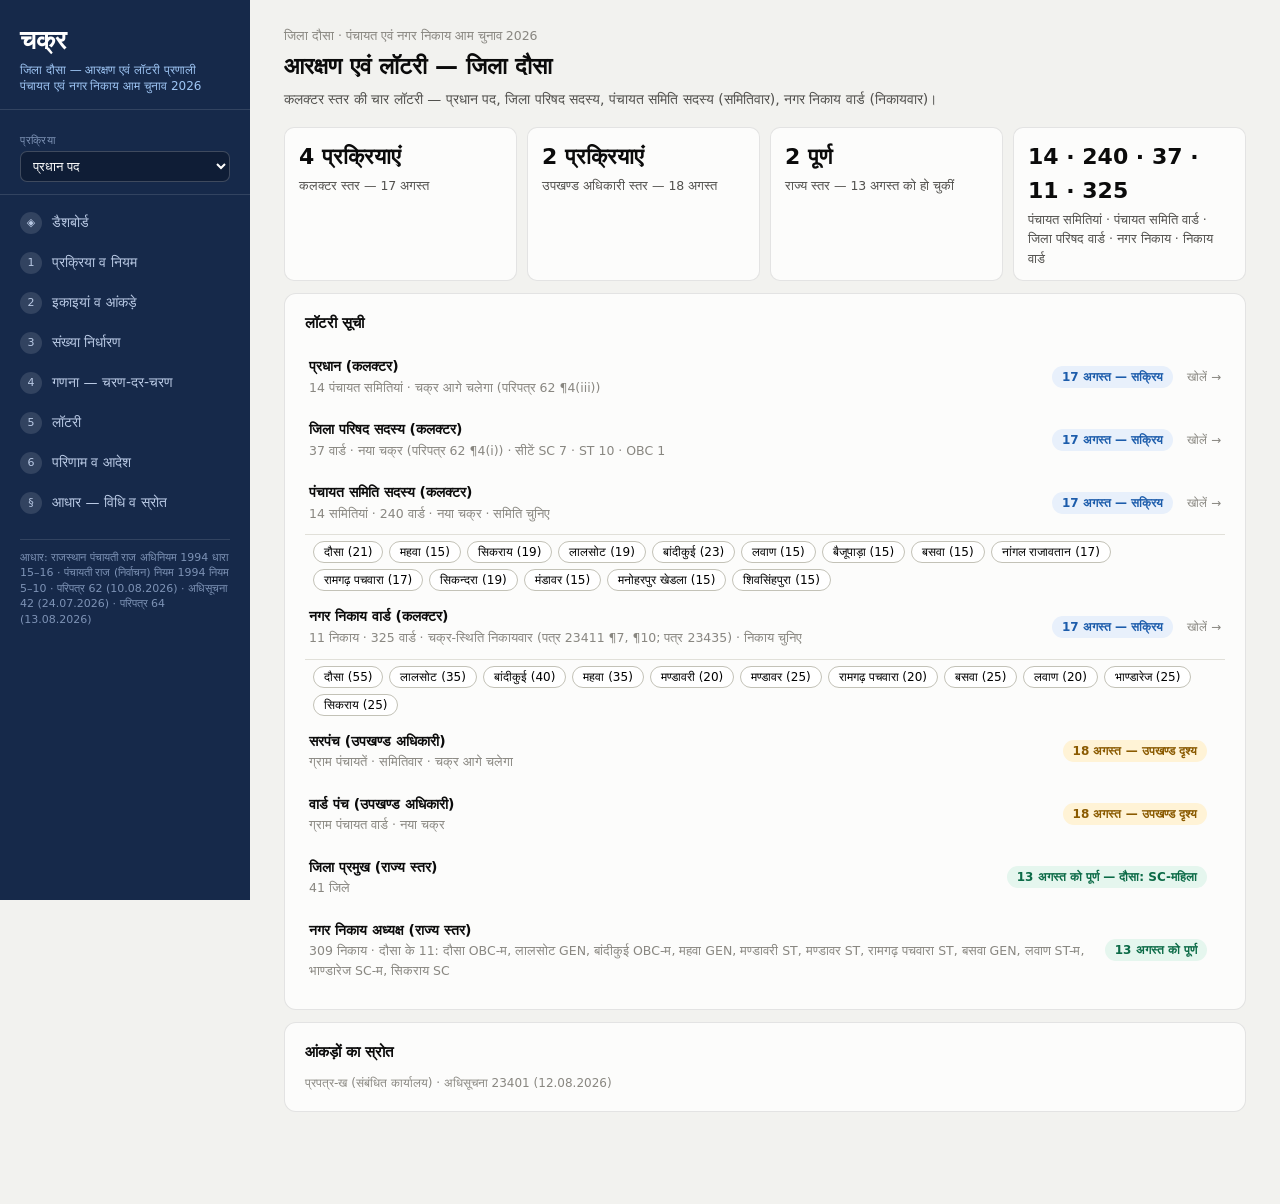
==== commit 00463d01: "चक्र दौसा 2026 — generator v1.3: quota footnote follows the women's-total rule (नीचे), परिपत्र 62 pa" ====
--- a/index.html
+++ b/index.html
@@ -178,6 +178,7 @@
   <div class="brand"><div class="t">चक्र</div><div class="st">जिला दौसा — आरक्षण एवं लॉटरी प्रणाली<br>पंचायत एवं नगर निकाय आम चुनाव 2026</div></div>
   <div class="expick">
     <label>प्रक्रिया</label><select id="tierSel"></select>
+    <label id="psLbl" style="display:none">पंचायत समिति</label><select id="psSel" style="display:none"></select>
     <label id="bodyLbl">निकाय / समिति</label><select id="bodySel"></select>
   </div>
   <button class="navstep" data-s="dash"><span class="num">◈</span>डैशबोर्ड</button>
@@ -343,25 +344,28 @@
   ps:      { label:"पंचायत समिति सदस्य", short:"पंचायत समिति", unitNoun:"वार्ड", unitPl:"वार्ड", kind:"seat", cycle:"fresh", law:"PRI", threshold:CFG.pri_threshold, notice:"MLA", conductor:"जिला कलक्टर", date:CFG.dates.collector, crumb:"पंचायत समिति सदस्य 2026", hasBody:true, bodyNoun:"पंचायत समिति" },
   ulb:     { label:"नगर निकाय वार्ड", short:"नगर निकाय", unitNoun:"वार्ड", unitPl:"वार्ड", kind:"seat", cycle:"fresh", law:"ULB", threshold:CFG.ulb_threshold, notice:"MLA+parties", conductor:"जिला कलक्टर", date:CFG.dates.collector, crumb:"नगर निकाय वार्ड 2026", hasBody:true, bodyNoun:"नगर निकाय" },
   sarpanch:{ label:"सरपंच पद", short:"सरपंच", unitNoun:"ग्राम पंचायत", unitPl:"ग्राम पंचायतें", kind:"office", cycle:"continue", law:"PRI", threshold:CFG.pri_threshold, notice:"MLA", conductor:"उपखण्ड अधिकारी", date:CFG.dates.sdm, crumb:"सरपंच पद 2026", hasBody:true, bodyNoun:"पंचायत समिति", needsImport:true },
+  wardpanch:{ label:"वार्ड पंच", short:"वार्ड पंच", unitNoun:"वार्ड", unitPl:"वार्ड", kind:"seat", cycle:"fresh", law:"PRI", threshold:CFG.pri_threshold, notice:"MLA", conductor:"उपखण्ड अधिकारी", date:CFG.dates.sdm, crumb:"वार्ड पंच 2026", hasBody:true, bodyNoun:"ग्राम पंचायत" },
 };
-const TIER_ORDER = OPS ? ["pradhan","zp","ps","ulb","sarpanch"] : ["pradhan","zp","ps","ulb"];
+const HAS_GP = () => !!(DATA.gp && Object.keys(DATA.gp).length), HAS_GPW = () => !!(DATA.gpw && Object.keys(DATA.gpw).length);
+const TIER_ORDER = (CFG.tiers && CFG.tiers.length) ? CFG.tiers.filter(t => TIERS[t]) : (["pradhan","zp","ps","ulb"].concat(HAS_GP() || OPS ? ["sarpanch"] : []).concat(HAS_GPW() ? ["wardpanch"] : []));
 let EX = { tier:"pradhan", body:null };
 const exKey = () => EX.tier + (EX.body ? ":" + EX.body : "");
 const tier = () => TIERS[EX.tier];
 const MEM = {}; const store = { get:k => { try { return localStorage.getItem(k); } catch(e){ return MEM[k] ?? null; } }, set:(k,v) => { try { localStorage.setItem(k,v); } catch(e){} MEM[k] = v; }, del:k => { try { localStorage.removeItem(k); } catch(e){} delete MEM[k]; } };
-function gpData(psId){ const raw = store.get("chakra.gp." + psId); try { return raw ? JSON.parse(raw) : null; } catch(e){ return null; } }
-function bodies(){ if(EX.tier === "sarpanch") return DATA.ps.map(b => { const g = gpData(b.id); return {id:b.id, n:b.n, meta: g ? g.length + " ग्राम पंचायतें" : "GP सूची अपलोड नहीं"}; }); if(EX.tier === "ps") return DATA.ps.map(b => ({id:b.id, n:b.n, meta:b.wards.length + " वार्ड"})); if(EX.tier === "ulb") return DATA.ulb.map(b => ({id:b.id, n:(b.type === "परिषद" ? "नगर परिषद " : "नगर पालिका ") + b.n, meta:b.wards.length + " वार्ड"})); return []; }
-function bodyObj(){ if(EX.tier === "ps" || EX.tier === "sarpanch") return DATA.ps.find(b => b.id === EX.body); if(EX.tier === "ulb") return DATA.ulb.find(b => b.id === EX.body); return null; }
-function bodyName(){ const b = bodyObj(); if(!b) return ""; return EX.tier === "ulb" ? (b.type === "परिषद" ? "नगर परिषद " : "नगर पालिका ") + b.n : "पंचायत समिति " + b.n; }
+function gpData(psId){ if(DATA.gp && DATA.gp[psId] && DATA.gp[psId].length) return DATA.gp[psId]; const raw = store.get("chakra.gp." + psId); try { return raw ? JSON.parse(raw) : null; } catch(e){ return null; } }
+function gpwAll(){ const out = []; (DATA.ps || []).forEach(p => ((DATA.gpw || {})[p.id] || []).forEach(g => out.push({ id: p.id + "/" + g.id, ps: p, gp: g }))); return out; }
+function bodies(){ if(EX.tier === "wardpanch") return gpwAll().map(x => ({ id:x.id, n:x.ps.n + " › " + x.gp.n, meta:x.gp.wards.length + " वार्ड" })); if(EX.tier === "sarpanch") return DATA.ps.filter(b => OPS || gpData(b.id)).map(b => { const g = gpData(b.id); return {id:b.id, n:b.n, meta: g ? g.length + " ग्राम पंचायतें" : "GP सूची अपलोड नहीं"}; }); if(EX.tier === "ps") return DATA.ps.map(b => ({id:b.id, n:b.n, meta:b.wards.length + " वार्ड"})); if(EX.tier === "ulb") return DATA.ulb.map(b => ({id:b.id, n:(b.type === "परिषद" ? "नगर परिषद " : "नगर पालिका ") + b.n, meta:b.wards.length + " वार्ड"})); return []; }
+function bodyObj(){ if(EX.tier === "wardpanch"){ const x = gpwAll().find(x => x.id === EX.body); return x ? Object.assign({ psn: x.ps.n, psId: x.ps.id }, x.gp) : null; } if(EX.tier === "ps" || EX.tier === "sarpanch") return DATA.ps.find(b => b.id === EX.body); if(EX.tier === "ulb") return DATA.ulb.find(b => b.id === EX.body); return null; }
+function bodyName(){ const b = bodyObj(); if(!b) return ""; if(EX.tier === "wardpanch") return "ग्राम पंचायत " + b.n + " (पंचायत समिति " + b.psn + ")"; return EX.tier === "ulb" ? (b.type === "परिषद" ? "नगर परिषद " : "नगर पालिका ") + b.n : "पंचायत समिति " + b.n; }
 const isOffice = () => tier().kind === "office";
 function crumbText(){ return "दौसा · " + (bodyName() ? bodyName() + " · " : "") + tier().crumb; }
 let YEARS = [];
 let UNITS = [];
 const UNITS_CACHE = {};   /* unit objects are cached per exercise so recorded draws (object references) survive switching between exercises */
 function loadUnits(){
-  const key = exKey(); YEARS = EX.tier === "pradhan" ? DATA.pradhan.years : (EX.tier === "sarpanch" ? [2020] : []);
+  const key = exKey(); YEARS = EX.tier === "pradhan" ? DATA.pradhan.years : (EX.tier === "sarpanch" ? (DATA.gp_years || [2020]) : []);
   if(UNITS_CACHE[key]){ UNITS = UNITS_CACHE[key]; return; }
-  if(EX.tier === "sarpanch"){ const g = gpData(EX.body) || []; UNITS = g.map((r,i) => ({ id:i+1, n:r.n, est:r.est || 0, pop:+r.pop, sc:+r.sc, st:+r.st, h:[r.last || "X"], lgd:r.lgd || "" })); UNITS.forEach(u => { u.scp = u.pop ? u.sc/u.pop*100 : 0; u.stp = u.pop ? u.st/u.pop*100 : 0; }); UNITS_CACHE[key] = UNITS; restoreDraws(); return; }
+  if(EX.tier === "sarpanch"){ const g = gpData(EX.body) || []; UNITS = g.map((r,i) => ({ id:i+1, n:r.n, est:r.est || 0, pop:+r.pop, sc:+r.sc, st:+r.st, h:(r.h && r.h.length ? r.h.slice() : [r.last || "X"]), lgd:r.lgd || "" })); UNITS.forEach(u => { u.scp = u.pop ? u.sc/u.pop*100 : 0; u.stp = u.pop ? u.st/u.pop*100 : 0; }); UNITS_CACHE[key] = UNITS; restoreDraws(); return; }
   if(EX.tier === "pradhan"){ UNITS = DATA.pradhan.units.map(u => ({ id:u.id, n:u.n, est:u.est, w:u.w, pop:u.pop, sc:u.sc, st:u.st, h:u.h.slice() })); }
   else { const b = EX.tier === "zp" ? DATA.zp : bodyObj(); UNITS = b.wards.map(w => ({ id:w.no, n:"वार्ड " + w.no, pop:w.pop, sc:w.sc, st:w.st, scpS:w.scp, stpS:w.stp, rkS:w.rk || {}, h:[] })); }
   UNITS.forEach(u => { u.scp = u.sc/u.pop*100; u.stp = u.st/u.pop*100; }); UNITS_CACHE[key] = UNITS; restoreDraws();
@@ -425,17 +429,22 @@
   if(EX.tier === "pradhan"){ const q = DATA.pradhan.quota; return { sc:q.sc, st:q.st, obc:q.obc, src:q.src || (DATA.given_src || {}).pradhan || "राज्य पत्र" }; }
   if(EX.tier === "zp"){ const h = DATA.zp.sheet; return { sc:h.sc, st:h.st, obc:h.obc, src:h.src || (DATA.given_src || {}).zp || "जिला पत्र" }; }
   if(EX.tier === "ps"){ const g = (bodyObj() || {}).given; if(g) return { sc:g.sc, st:g.st, obc:g.obc, src:g.src, srcObc:g.srcObc || g.src, srcScst:g.srcScst || g.src }; return { sc:null, st:null, obc:null, src: OPS ? "जिला पत्र — समितिवार संख्या (उपलब्ध होने पर भरें)" : "धारा 15(2)–(3)" }; }
-  if(EX.tier === "sarpanch") return { sc:null, st:null, obc:null, src:"राज्य/जिला पत्र — समितिवार सरपंच संख्या (उपलब्ध होने पर भरें)" };
+  if(EX.tier === "sarpanch"){ const g = (DATA.sarpanch_given || {})[EX.body]; if(g) return { sc:g.sc, st:g.st, obc:g.obc, src:g.src || (DATA.given_src || {}).sarpanch || "राज्य पत्र" }; return { sc:null, st:null, obc:null, src: OPS ? "राज्य/जिला पत्र — समितिवार सरपंच संख्या (उपलब्ध होने पर भरें)" : "धारा 16(2)–(3)" }; }
+  if(EX.tier === "wardpanch"){ const g = (DATA.wardpanch_given || {})[EX.body]; if(g) return { sc:g.sc, st:g.st, obc:g.obc, src:g.src || (DATA.given_src || {}).wardpanch || "जिला/उपखण्ड पत्र" }; return { sc:null, st:null, obc:null, src: OPS ? "उपखण्ड पत्र — ग्राम पंचायतवार संख्या (उपलब्ध होने पर भरें)" : "धारा 15(2)–(3)" }; }
   return { sc:null, st:null, obc:null, src:CFG.ulb_src || (DATA.given_src || {}).ulb || "अधिसूचना 23401 (12.08.2026)" };
 }
 
 /* ═══ engine (shared by every tier) ═══ */
 const held = (u, C) => u.h.some(x => x === C || x === C + "-F");
+const P62 = () => EX.tier === "pradhan" ? "परिपत्र 62 पैरा 4(iii)" : (EX.tier === "sarpanch" ? "परिपत्र 62 पैरा 4(ii)" : "परिपत्र 62 पैरा 4(i)");
+const OFFU = () => EX.tier === "sarpanch" ? { s:"ग्राम पंचायत", p:"ग्राम पंचायतें", o:"ग्राम पंचायतों" } : { s:"समिति", p:"समितियां", o:"समितियों" };
 const passT = (u, C) => !tier().threshold || (C === "SC" ? u.scp : u.stp) >= 5;
 function computeDeterministic(){
-  const poolSC = UNITS.filter(u => passT(u,"SC") && !held(u,"SC")).sort((a,b)=>b.scp-a.scp || a.id-b.id);
-  const poolST = UNITS.filter(u => passT(u,"ST") && !held(u,"ST")).sort((a,b)=>b.stp-a.stp || a.id-b.id);
-  let scList = [...poolSC], stList = [...poolST], takenSC = [], takenST = []; const r8log = [];
+  const fullSC = UNITS.filter(u => passT(u,"SC")).sort((a,b)=>b.scp-a.scp || a.id-b.id), fullST = UNITS.filter(u => passT(u,"ST")).sort((a,b)=>b.stp-a.stp || a.id-b.id);
+  const poolSC = fullSC.filter(u => !held(u,"SC")), poolST = fullST.filter(u => !held(u,"ST"));
+  /* r.7(12)(iii): the list is operated till exhausted, then re-operated from the beginning: when the not-yet-served pool is shorter than the quota, the shortfall comes from the top of the full list */
+  const restartSC = poolSC.length < IN.sc ? fullSC.filter(u => held(u,"SC")) : [], restartST = poolST.length < IN.st ? fullST.filter(u => held(u,"ST")) : [];
+  let scList = [...poolSC, ...restartSC], stList = [...poolST, ...restartST], takenSC = [], takenST = []; const r8log = [];
   for(let i=0;i<60;i++){ takenSC = scList.slice(0, IN.sc); takenST = stList.slice(0, IN.st);
     const c = takenSC.find(u => takenST.includes(u)); if(!c) break;
     const toST = c.stp > c.scp; if(toST) scList = scList.filter(u => u !== c); else stList = stList.filter(u => u !== c);
@@ -444,7 +453,9 @@
   /* ties at the cut line (declaration: lot) */
   const tieAt = (list, n, key) => { if(n <= 0 || n >= list.length) return null; const a = list[n-1], b = list[n]; return Math.abs(a[key]-b[key]) < 1e-9 ? { last:a, next:b, pct:a[key] } : null; };
   const tieSC = tieAt(scList, IN.sc, "scp"), tieST = tieAt(stList, IN.st, "stp");
-  return { poolSC, poolST, scList, stList, takenSC, takenST, taken, rest, poolOBC, r8log, tieSC, tieST, scShort: Math.max(0, IN.sc - takenSC.length), stShort: Math.max(0, IN.st - takenST.length) };
+  const restartOBC = poolOBC.length < IN.obc ? rest.filter(u => held(u,"OBC")) : [];
+  return { poolSC, poolST, restartSC, restartST, restartOBC, scList, stList, takenSC, takenST, taken, rest, poolOBC, r8log, tieSC, tieST, scShort: Math.max(0, IN.sc - takenSC.length), stShort: Math.max(0, IN.st - takenST.length),
+    scRestarted: takenSC.filter(u => restartSC.includes(u)), stRestarted: takenST.filter(u => restartST.includes(u)) };
 }
 const GF_LOOKBACK = CFG.gf_lookback || "last";
 const gfHeldFn = u => isOffice() && u.h.length > 0 && (GF_LOOKBACK === "last" ? u.h[u.h.length-1] === "GEN-F" : u.h.includes("GEN-F"));
@@ -500,11 +511,15 @@
 }
 function syncPickers(){
   const ts = $("tierSel"); ts.replaceChildren(); TIER_ORDER.forEach(k => { const o = el("option","",TIERS[k].label); o.value = k; if(k === EX.tier) o.selected = true; ts.appendChild(o); });
-  const bs = $("bodySel"); bs.replaceChildren(); const list = bodies(); if(list.length){ bs.style.display = ""; $("bodyLbl").style.display = ""; list.forEach(b => { const o = el("option","",b.n); o.value = b.id; if(b.id === EX.body) o.selected = true; bs.appendChild(o); }); } else { bs.style.display = "none"; $("bodyLbl").style.display = "none"; }
+  const psSel = $("psSel"), psLbl = $("psLbl"); let list = bodies();
+  if(EX.tier === "wardpanch"){ const curPs = String(EX.body || "").split("/")[0]; psSel.replaceChildren(); DATA.ps.filter(b => (DATA.gpw || {})[b.id] && DATA.gpw[b.id].length).forEach(b => { const o = el("option","",b.n); o.value = b.id; if(b.id === curPs) o.selected = true; psSel.appendChild(o); }); psSel.style.display = ""; psLbl.style.display = ""; list = list.filter(x => x.id.split("/")[0] === curPs).map(x => ({ id:x.id, n:x.n.replace(/^.*› /, ""), meta:x.meta })); $("bodyLbl").textContent = "ग्राम पंचायत"; }
+  else { psSel.style.display = "none"; psLbl.style.display = "none"; $("bodyLbl").textContent = EX.tier === "sarpanch" ? "पंचायत समिति" : "निकाय / समिति"; }
+  const bs = $("bodySel"); bs.replaceChildren(); if(list.length){ bs.style.display = ""; $("bodyLbl").style.display = ""; list.forEach(b => { const o = el("option","",b.n); o.value = b.id; if(b.id === EX.body) o.selected = true; bs.appendChild(o); }); } else { bs.style.display = "none"; $("bodyLbl").style.display = "none"; }
   $("foot").textContent = tier().law === "ULB" ? "आधार: राजस्थान नगरपालिका अधिनियम 2009 धारा 6 · नगरपालिका (निर्वाचन) नियम 1994 नियम 5 · अधिसूचना 22614 (28.07.2026) · अधिसूचना 23401 व पत्र 23411 (12.08.2026) · पत्र 23423 (13.08) · पत्र 23425 (14.08) · पत्र 23435 (16.08.2026)" : "आधार: राजस्थान पंचायती राज अधिनियम 1994 धारा 15–16 · पंचायती राज (निर्वाचन) नियम 1994 नियम 5–10 · परिपत्र 62 (10.08.2026) · अधिसूचना 42 (24.07.2026) · परिपत्र 64 (13.08.2026)";
 }
 $("tierSel").addEventListener("change", () => setExercise($("tierSel").value, null));
 $("bodySel").addEventListener("change", () => setExercise(EX.tier, $("bodySel").value));
+$("psSel").addEventListener("change", () => { const pid = $("psSel").value; const g = ((DATA.gpw || {})[pid] || [])[0]; if(g) setExercise("wardpanch", pid + "/" + g.id); });
 function nav(s){ document.querySelectorAll(".screen").forEach(x => x.classList.remove("on")); $("s-"+s).classList.add("on");
   document.querySelectorAll(".navstep").forEach(b => b.classList.toggle("active", b.dataset.s === s));
   document.querySelectorAll("[data-crumb]").forEach(c => c.textContent = crumbText());
@@ -522,40 +537,44 @@
     { t:"zp", en:"जिला परिषद सदस्य (कलक्टर)", ed:`${DATA.zp.wards.length} वार्ड · नया चक्र (परिपत्र 62 ¶4(i)) · सीटें SC ${DATA.zp.sheet.sc} · ST ${DATA.zp.sheet.st} · OBC ${DATA.zp.sheet.obc}`, st:"17 अगस्त — सक्रिय", cls:"info" },
     { t:"ps", en:"पंचायत समिति सदस्य (कलक्टर)", ed:`${DATA.ps.length} समितियां · ${nPSw} वार्ड · नया चक्र · समिति चुनिए`, st:"17 अगस्त — सक्रिय", cls:"info", subs:DATA.ps.map(b => ({id:b.id, n:b.n + " (" + b.wards.length + ")"})) },
     { t:"ulb", en:"नगर निकाय वार्ड (कलक्टर)", ed:`${DATA.ulb.length} निकाय · ${nUw} वार्ड · चक्र-स्थिति निकायवार (पत्र 23411 ¶7, ¶10; पत्र 23435) · निकाय चुनिए`, st:"17 अगस्त — सक्रिय", cls:"info", subs:DATA.ulb.map(b => ({id:b.id, n:b.n + " (" + b.wards.length + ")"})) },
-    { en:"सरपंच (उपखण्ड अधिकारी)", ed:"362 ग्राम पंचायतें · समितिवार · चक्र आगे चलेगा", st:"18 अगस्त — उपखण्ड दृश्य", cls:"warn" },
-    { en:"वार्ड पंच (उपखण्ड अधिकारी)", ed:"ग्राम पंचायत वार्ड · नया चक्र", st:"18 अगस्त — उपखण्ड दृश्य", cls:"warn" },
+    (HAS_GP() ? { t:"sarpanch", en:"सरपंच पद (उपखण्ड अधिकारी)", ed:`${Object.values(DATA.gp).reduce((a,l)=>a+l.length,0)} ग्राम पंचायतें · ${Object.keys(DATA.gp).length} समितियां · चक्र आगे चलेगा (परिपत्र 62 ¶4(ii)) · समिति चुनिए`, st:"18 अगस्त — सक्रिय", cls:"info", subs:DATA.ps.filter(b => DATA.gp[b.id]).map(b => ({id:b.id, n:b.n + " (" + DATA.gp[b.id].length + ")"})) } : { en:"सरपंच (उपखण्ड अधिकारी)", ed:"ग्राम पंचायतें · समितिवार · चक्र आगे चलेगा", st:"18 अगस्त — उपखण्ड दृश्य", cls:"warn" }),
+    (HAS_GPW() ? { t:"wardpanch", en:"वार्ड पंच (उपखण्ड अधिकारी)", ed:`${gpwAll().length} ग्राम पंचायतें · ${gpwAll().reduce((a,x)=>a+x.gp.wards.length,0)} वार्ड · नया चक्र (परिपत्र 62 ¶4(i)) · ग्राम पंचायत चुनिए`, st:"18 अगस्त — सक्रिय", cls:"info" } : { en:"वार्ड पंच (उपखण्ड अधिकारी)", ed:"ग्राम पंचायत वार्ड · नया चक्र", st:"18 अगस्त — उपखण्ड दृश्य", cls:"warn" }),
     { en:"जिला प्रमुख (राज्य स्तर)", ed:"41 जिले", st:"13 अगस्त को पूर्ण — दौसा: SC-महिला", cls:"ok" },
     { en:"नगर निकाय अध्यक्ष (राज्य स्तर)", ed:"309 निकाय · दौसा के 11: " + DATA.ulb.map(b => b.n + " " + b.adhyaksh.replace("-F", "-म")).join(", "), st:"13 अगस्त को पूर्ण", cls:"ok" }
   ];
+  rows.forEach(r => { if(r.t && !TIER_ORDER.includes(r.t)){ r.st = (TIERS[r.t].conductor === "उपखण्ड अधिकारी" ? "18 अगस्त — उपखण्ड अधिकारी स्तर" : "17 अगस्त — कलक्टर स्तर"); r.cls = "warn"; r.ed = r.ed.replace(/ · (समिति|निकाय|ग्राम पंचायत) चुनिए$/, ""); delete r.t; delete r.subs; } });
+  const wpRow = rows.find(r => r.t === "wardpanch"); if(wpRow) wpRow.subs = DATA.ps.filter(b => (DATA.gpw || {})[b.id] && DATA.gpw[b.id].length).map(b => ({ id: b.id + "/" + DATA.gpw[b.id][0].id, n: b.n + " (" + DATA.gpw[b.id].length + " ग्रा.पं.)" }));
+  const sdmOnly = TIER_ORDER.every(t => TIERS[t].conductor === "उपखण्ड अधिकारी"), hasSDM = TIER_ORDER.some(t => TIERS[t].conductor === "उपखण्ड अधिकारी");
+  const psub = document.querySelector("#s-dash .pagesub"); if(psub) psub.textContent = sdmOnly ? "उपखण्ड अधिकारी स्तर की लॉटरी — " + TIER_ORDER.map(t => TIERS[t].label + (t === "sarpanch" ? " (समितिवार)" : " (ग्राम पंचायतवार)")).join(", ") + "।" : ("कलक्टर स्तर की चार लॉटरी — प्रधान पद, जिला परिषद सदस्य, पंचायत समिति सदस्य (समितिवार), नगर निकाय वार्ड (निकायवार)" + (hasSDM ? "; उपखण्ड अधिकारी स्तर — " + TIER_ORDER.filter(t => TIERS[t].conductor === "उपखण्ड अधिकारी").map(t => TIERS[t].label).join(", ") : "") + "।");
   const host = $("exlist"); host.replaceChildren();
   rows.forEach(r => { const wrap = el("div"); const row = el("div","exrow"); const left = el("div"); left.appendChild(el("div","en",r.en)); left.appendChild(el("div","ed",r.ed)); row.appendChild(left); row.appendChild(el("span","chip "+r.cls,r.st)); row.appendChild(el("span","mini", r.t ? "खोलें →" : ""));
     row.addEventListener("click", () => { if(r.t){ setExercise(r.t, null, true); nav("setup"); } else toast("यह प्रक्रिया इस दृश्य में नहीं है (उपखण्ड / राज्य स्तर)।"); }); wrap.appendChild(row);
     if(r.subs){ const sb = el("div","sub"); r.subs.forEach(s => { const b = el("button","",s.n); b.addEventListener("click", ev => { ev.stopPropagation(); setExercise(r.t, s.id, true); nav("setup"); }); sb.appendChild(b); }); wrap.appendChild(sb); }
     host.appendChild(wrap); });
-  $("srcNote").textContent = OPS ? DATA.sources : "प्रपत्र-ख (संबंधित कार्यालय) · अधिसूचना 23401 (12.08.2026)";
+  $("srcNote").textContent = OPS ? DATA.sources : ("प्रपत्र-ख (संबंधित कार्यालय)" + (TIER_ORDER.includes("ulb") ? " · " + (CFG.ulb_src || (DATA.given_src || {}).ulb || "") : ""));
 }
 
 /* ═══ 1 · setup: rules + declarations per tier ═══ */
 function rulesFor(){
   const t = EX.tier;
-  if(t === "pradhan") return [
-    ["पिछले चुनावों का चक्र <b>आगे चलेगा</b> (प्रधान/सरपंच पद)। सदस्य पदों (जिला परिषद, पंचायत समिति, वार्ड पंच) का चक्र 2026 में नया शुरू होता है।","परिपत्र 62 पैरा 4(ii)–(iii)"],
+  if(t === "pradhan" || t === "sarpanch") return [
+    [t === "sarpanch" ? "पिछले चुनावों का चक्र <b>आगे चलेगा</b> (सरपंच पद — पंचायत समिति की ग्राम पंचायतें इकाई हैं)। सदस्य पदों (जिला परिषद, पंचायत समिति, वार्ड पंच) का चक्र 2026 में नया शुरू होता है।" : "पिछले चुनावों का चक्र <b>आगे चलेगा</b> (प्रधान/सरपंच पद)। सदस्य पदों (जिला परिषद, पंचायत समिति, वार्ड पंच) का चक्र 2026 में नया शुरू होता है।", P62()],
     ["SC, ST, OBC: जो इकाई इस चक्र में उस वर्ग (पुरुष या महिला) के लिए आरक्षित रह चुकी है, वह उस वर्ग की सूची से बाहर — जब तक सारी इकाइयां बारी न ले लें; बारी पूरी हो जाए तो चक्र फिर शुरू।","नियम 7(12)–(13); परिपत्र 62"],
     ["सामान्य-महिला (प्रधान/सरपंच पद): जो इकाई <b>पिछले चुनाव</b> में सामान्य-महिला हेतु आरक्षित रही, वह इस बार सूची से बाहर।","धारा 16(6); नियम 7(13), 9(3)"],
     ["SC या ST की सूची में वही इकाई आती है जिसमें उस वर्ग की जनसंख्या 5% या अधिक हो।","नियम 7(1), 7(4)"],
     ["पहले SC की सूची बनती है, फिर ST की। कोई इकाई दोनों में आ जाए तो जिस वर्ग का प्रतिशत अधिक, उसी को मिलती है।","नियम 7(4), नियम 8"],
     ["OBC के पद और सभी महिला पद <b>लॉटरी</b> से तय होते हैं।","नियम 7(7), 7(10), 9(3)"],
     ["महिला पद: कुल पदों का आधा" + WT_TXT + "। SC/ST/OBC में उनके पदों का आधा (नीचे पूर्णांक)। बाकी महिला पद सामान्य वर्ग में जाते हैं।", WT_CL_OFF],
-    ["लॉटरी का स्थान, दिनांक व समय संबंधित विधायकों को सूचित होगा; पूरी कार्यवाही की विडियोग्राफी होगी।","नियम 7(11); परिपत्र 62 पैरा 7–8"] ];
-  if(t === "zp" || t === "ps") return [
+    ["लॉटरी का स्थान, दिनांक व समय संबंधित विधायकों को सूचित होगा; पूरी कार्यवाही की विडियोग्राफी होगी। दिनांक " + tier().date + "।","नियम 7(11); परिपत्र 62 पैरा 7–8; परिपत्र 64"] ];
+  if(t === "zp" || t === "ps" || t === "wardpanch") return [
     ["सदस्य-सीटों का चक्र 2026 में <b>नया</b> शुरू होता है — वार्डों का पुनर्गठन/परिसीमन हुआ है; पूर्व चुनावों का आरक्षण इतिहास इस प्रक्रिया में नहीं गिना जाता।","परिपत्र 62 पैरा 4(i)"],
-    [`SC/ST वार्डों की संख्या: राज्य/जिला पत्र से; पत्र न हो तो ${t === "zp" ? "जिला परिषद" : "पंचायत समिति"} क्षेत्र की कुल जनसंख्या में उस वर्ग के अनुपात में (आधा या अधिक अंश ऊपर)। कुल आरक्षित (SC+ST+OBC) कुल सीटों के आधे से अधिक नहीं।`,"धारा 15(2); धारा 16 स्पष्टीकरण; नियम 5; परिपत्र 62 पैरा 2"],
+    [`SC/ST वार्डों की संख्या: राज्य/जिला पत्र से; पत्र न हो तो ${t === "zp" ? "जिला परिषद" : (t === "wardpanch" ? "ग्राम पंचायत" : "पंचायत समिति")} क्षेत्र की कुल जनसंख्या में उस वर्ग के अनुपात में (आधा या अधिक अंश ऊपर)। कुल आरक्षित (SC+ST+OBC) कुल सीटों के आधे से अधिक नहीं।`,"धारा 15(2); धारा 16 स्पष्टीकरण; नियम 5; परिपत्र 62 पैरा 2"],
     ["OBC सीटें: जिले की ग्रामीण SC+ST जनसंख्या 50% से जितनी कम, उतना प्रतिशत (अधिकतम 21%); SC+ST 70% से अधिक न हो तो प्रत्येक संस्था में न्यूनतम 1 सीट (आयोग प्रतिवेदन / परिपत्र 62 पैरा 2)।","धारा 15(3) व परन्तुक; परिपत्र 62 पैरा 2"],
     ["SC सूची: 5% या अधिक SC जनसंख्या वाले वार्ड, SC प्रतिशत के घटते क्रम में SC-1, SC-2… — ऊपर से उतने वार्ड जितनी SC सीटें। फिर उसी तरह ST सूची (ST-1, ST-2…)।","नियम 7(1)–(6)"],
     ["कोई वार्ड दोनों सूचियों में आए तो जिस वर्ग का प्रतिशत अधिक, उसी को; दूसरी सूची में अगला वार्ड ऊपर आता है।","नियम 8; परिपत्र 62 पैरा 4(iv)"],
     ["OBC सीटें शेष वार्डों में से <b>लॉटरी</b> से; हर वर्ग की महिला सीटें भी <b>लॉटरी</b> से।","नियम 7(7), 7(10)"],
     ["महिला सीटें: कुल सीटों का आधा" + WT_TXT + "। SC/ST/OBC में उनकी सीटों का आधा (नीचे पूर्णांक)। बाकी महिला सीटें सामान्य वर्ग में जाती हैं।", WT_CL_SEAT],
-    ["लॉटरी का स्थान, दिनांक व समय संबंधित विधायकों को सूचित होगा; पूरी कार्यवाही की विडियोग्राफी होगी। दिनांक 17.08.2026।","नियम 7(11); परिपत्र 62 पैरा 7–8; परिपत्र 64"] ];
+    ["लॉटरी का स्थान, दिनांक व समय संबंधित विधायकों को सूचित होगा; पूरी कार्यवाही की विडियोग्राफी होगी। दिनांक " + tier().date + "।","नियम 7(11); परिपत्र 62 पैरा 7–8; परिपत्र 64"] ];
   return [
     ["वर्गवार वार्ड-संख्या (SC/ST/OBC/सामान्य व प्रत्येक में ⅓ महिला) राज्य ने अधिसूचना 23401 (12.08.2026) से तय कर दी है — कलक्टर उसे बदलता नहीं, वार्डों में <b>बांटता</b> है।","पत्र 23411 ¶(प्रस्तावना), अधिसूचना 23401; नगरपालिका अधिनियम 2009 धारा 6"],
     [ulbFresh() ? "आरक्षण <b>नये सिरे से</b> — पूर्व चुनावों के SC/ST/OBC/महिला आरक्षित वार्ड विचार में नहीं लिए जाएंगे।" : "आरक्षण <b>पूर्व चक्रानुसार</b> — वर्ष 2019-20 में आरक्षित वार्ड अपवर्जित; शेष वार्डों में SC/ST अवरोही क्रम से, OBC व महिला लॉटरी से।", "पत्र 23411 ¶7, ¶10; पत्र 23435 दिनांक 16.08.2026 बिंदु " + ulbCase()],
@@ -563,15 +582,15 @@
     ["कोई वार्ड SC व ST दोनों के लिए आए तो जिसका प्रतिशत अधिक, उसी वर्ग को।","नियम 5(8); पत्र 23411 ¶3"],
     ["SC/ST तय होने के बाद OBC वार्ड (आयोग प्रतिवेदन अनुसार, ⅓ महिला सहित) शेष वार्डों में से <b>लॉटरी</b> से।","नियम 5(10); पत्र 23411 ¶4"],
     ["सभी वर्गों में महिला वार्ड कुल का ⅓; प्रत्येक वर्ग में महिला वार्ड <b>लॉटरी</b> से।","नियम 5(4), 5(7), 5(10)–(11); पत्र 23411 ¶5"],
-    ["लॉटरी की सूचना: निकाय क्षेत्र (पूर्ण/आंशिक) के विधायकों तथा मान्यता प्राप्त राष्ट्रीय व राज्य-स्तरीय दलों को; उपस्थित सदस्यों/दल-प्रतिनिधियों के समक्ष लॉटरी। पूरी कार्यवाही की विडियोग्राफी। दिनांक 17.08.2026।","नियम 5(12); पत्र 23411 ¶6, ¶9; पत्र 23423"] ];
+    ["लॉटरी की सूचना: निकाय क्षेत्र (पूर्ण/आंशिक) के विधायकों तथा मान्यता प्राप्त राष्ट्रीय व राज्य-स्तरीय दलों को; उपस्थित सदस्यों/दल-प्रतिनिधियों के समक्ष लॉटरी। पूरी कार्यवाही की विडियोग्राफी। दिनांक " + tier().date + "।","नियम 5(12); पत्र 23411 ¶6, ¶9; पत्र 23423"] ];
 }
 function declsFor(){
   const t = EX.tier;
   if(t === "pradhan" || t === "sarpanch") return [
-    ["SC, ST, OBC: इस चक्र में उस वर्ग हेतु आरक्षित रह चुकी इकाई सूची से बाहर। सामान्य-महिला: पिछले चुनाव में सामान्य-महिला हेतु आरक्षित इकाई सूची से बाहर। सामान्य (अनारक्षित) पद पर कोई इतिहास नहीं गिना जाता।","नियम 7(12)–(13); परिपत्र 62 पैरा 4(iii); धारा 16(6); नियम 9(3)"],
+    ["SC, ST, OBC: इस चक्र में उस वर्ग हेतु आरक्षित रह चुकी इकाई सूची से बाहर। सामान्य-महिला: पिछले चुनाव में सामान्य-महिला हेतु आरक्षित इकाई सूची से बाहर। सामान्य (अनारक्षित) पद पर कोई इतिहास नहीं गिना जाता।","नियम 7(12)–(13); " + P62() + "; धारा 16(6); नियम 9(3)"],
     ["किसी इकाई का SC-महिला (या ST-/OBC-महिला) रह चुकना उसी वर्ग के विरुद्ध गिना जाएगा, सामान्य-महिला के विरुद्ध नहीं।","नियम 7(3), 7(6)"],
-    ...((W && (W.genW > genfPool(computeDeterministic(), []).length)) ? [["यदि किसी वर्ग की पात्र इकाइयां पदों से कम हों तो पहले वे सब ली जाएंगी, चक्र पूरा माना जाएगा, और शेष पद सभी इकाइयों में से लॉटरी से भरे जाएंगे।","नियम 7(12)(iii), 7(13)"]] : []) ];
-  if(t === "zp" || t === "ps") return [
+    ...((() => { const d = computeDeterministic(); return W && (W.genW > genfPool(d, []).length || d.poolOBC.length < IN.obc || d.scRestarted.length || d.stRestarted.length); })() ? [["यदि किसी वर्ग की पात्र इकाइयां पदों से कम हों तो पहले वे सब ली जाएंगी, चक्र पूरा माना जाएगा, और शेष पद पूर्ण सूची से क्रमानुसार / सभी इकाइयों में से लॉटरी से भरे जाएंगे।","नियम 7(12)(iii), 7(13); " + P62()]] : []) ];
+  if(t === "zp" || t === "ps" || t === "wardpanch") return [
     ["यह सदस्य-सीटों का <b>नया चक्र</b> है — 2026 से पूर्व का कोई आरक्षण इतिहास नहीं गिना जाएगा।","परिपत्र 62 पैरा 4(i)"],
     ["SC/ST सीटों की संख्या राज्य/जिला पत्र से; पत्र न हो तो धारा 15(2) के अनुपात से (आधा या अधिक अंश ऊपर), और SC+ST+OBC कुल सीटों के आधे से अधिक हो जाए तो (आधा − OBC) सीटें SC व ST में उनके कच्चे अनुपात में।","धारा 15(2); धारा 16 स्पष्टीकरण; परिपत्र 62 पैरा 2"],
     ["OBC सीटें = 1 प्रति संस्था (जिले की ग्रामीण SC+ST जनसंख्या 50% से अधिक व 70% से कम)।","धारा 15(3) व परन्तुक; परिपत्र 62 पैरा 2"],
@@ -606,7 +625,7 @@
 
 /* ═══ 2 · इकाइयां ═══ */
 function renderImportPanel(){
-  const host = $("importPanel"); host.replaceChildren(); if(!(tier().needsImport)) return;
+  const host = $("importPanel"); host.replaceChildren(); if(!(tier().needsImport)) return; if(DATA.gp && DATA.gp[EX.body] && DATA.gp[EX.body].length && !OPS) return;
   const g = gpData(EX.body);
   const card = el("div","card"); card.appendChild(el("div","cardh", "ग्राम पंचायत सूची — " + bodyName() + (g ? " (" + g.length + " अपलोड)" : " (अपलोड नहीं)")));
   card.appendChild(el("div","mini","CSV/Excel कॉलम: नाम, LGD, जनसंख्या, SC जनसंख्या, ST जनसंख्या, स्थिति (यथावत/पुनर्गठित/नवसृजित), पिछला सरपंच आरक्षण 2020 (SC/SC-F/ST/ST-F/OBC/OBC-F/GEN/GEN-F/X)"));
@@ -622,9 +641,9 @@
   const isP = isOffice(); const isU = tier().law === "ULB"; const t = $("unitsTable"); t.replaceChildren();
   if(tier().needsImport && !UNITS.length){ $("unitsH1").replaceChildren(); $("unitsH1").appendChild(document.createTextNode("2 · ग्राम पंचायतें व पिछला आरक्षण ")); $("unitsSub").textContent = "इस समिति की ग्राम पंचायत सूची अभी अपलोड नहीं है — ऊपर CSV चिपकाएं या फ़ाइल चुनें।"; $("unitsLegend").replaceChildren(); $("valsum").replaceChildren(); $("valbanner").replaceChildren(); $("valrows").replaceChildren(); return; }
   $("unitsH1").replaceChildren(); $("unitsH1").appendChild(document.createTextNode(isP ? "2 · इकाइयां व पूर्व आरक्षण इतिहास " : "2 · वार्ड व जनसंख्या (प्रपत्र-ख) ")); $("unitsH1").appendChild(el("span","chip grey", UNITS.length + " " + tier().unitPl + (bodyName() ? " · " + bodyName() : "")));
-  $("unitsSub").textContent = EX.tier === "sarpanch" ? "उपखण्ड द्वारा अपलोड की गई ग्राम पंचायत सूची: जनसंख्या, SC/ST प्रतिशत और 2020 का सरपंच आरक्षण।" : isP ? "जनसंख्या, SC/ST प्रतिशत और 1995 से अब तक हर चुनाव का आरक्षण।" : (isU ? "निकाय के प्रपत्र-ख (2011 जनगणना पर वार्ड गठन) से वार्डवार जनसंख्या; SC/ST प्रतिशत जनसंख्या से गणित।" : "प्रपत्र-ख से वार्डवार जनसंख्या; SC/ST प्रतिशत जनसंख्या से गणित। कोई इतिहास नहीं — नया चक्र।");
+  $("unitsSub").textContent = EX.tier === "sarpanch" ? ((DATA.gp && DATA.gp[EX.body]) ? "उपखण्ड कार्यालय की ग्राम पंचायत सूची: जनसंख्या, SC/ST प्रतिशत और सरपंच आरक्षण इतिहास (" + YEARS[0] + "–" + YEARS[YEARS.length-1] + ")।" : "उपखण्ड द्वारा अपलोड की गई ग्राम पंचायत सूची: जनसंख्या, SC/ST प्रतिशत और " + YEARS[YEARS.length-1] + " का सरपंच आरक्षण।") : isP ? "जनसंख्या, SC/ST प्रतिशत और 1995 से अब तक हर चुनाव का आरक्षण।" : (isU ? "निकाय के प्रपत्र-ख (2011 जनगणना पर वार्ड गठन) से वार्डवार जनसंख्या; SC/ST प्रतिशत जनसंख्या से गणित।" : "प्रपत्र-ख से वार्डवार जनसंख्या; SC/ST प्रतिशत जनसंख्या से गणित। कोई इतिहास नहीं — नया चक्र।");
   const lg = $("unitsLegend"); lg.replaceChildren();
-  if(isP){ lg.appendChild(el("span","lt","रंग")); ["SC","ST","OBC","GEN"].forEach(c => lg.appendChild(catSpan(c))); lg.appendChild(catSpan("SC-F")); lg.appendChild(document.createTextNode(" = उस वर्ग की महिला सीट (गुलाबी किनारा) · ✕ = समिति उस वर्ष नहीं थी")); }
+  if(isP){ lg.appendChild(el("span","lt","रंग")); ["SC","ST","OBC","GEN"].forEach(c => lg.appendChild(catSpan(c))); lg.appendChild(catSpan("SC-F")); lg.appendChild(document.createTextNode(" = उस वर्ग की महिला सीट (गुलाबी किनारा) · ✕ = " + OFFU().s + " उस वर्ष नहीं थी")); }
   else { lg.appendChild(el("span","lt","स्तंभ")); lg.appendChild(document.createTextNode((isU ? "SC% = SC जनसंख्या ÷ कुल जनसंख्या × 100; ST% वैसे ही (नियम 5(2), 5(5))" : "SC% = SC जनसंख्या ÷ कुल जनसंख्या × 100; ST% वैसे ही · 5% से कम = उस सूची से बाहर (नियम 7(1), 7(4))"))); }
   const hr = el("tr"); const cols = isP ? ["क्र.",tier().unitNoun,"स्थिति","जनसंख्या","SC","SC%","ST","ST%",...YEARS.map(String)] : ["क्र.","वार्ड","जनसंख्या","SC","SC%","ST","ST%"];
   cols.forEach(h => hr.appendChild(el("th", /%|जन|^S/.test(h) ? "num" : "", h))); t.appendChild(hr);
@@ -700,7 +719,7 @@
   const qn = $("qnotes"); qn.replaceChildren();
   const notes = isU ? [ `जनसंख्या ${IN_(q.P)} · SC ${IN_(q.PSC)} (${q.pSC.toFixed(2)}%) · ST ${IN_(q.PST)} (${q.pST.toFixed(2)}%)`, `अधिसूचना 23401 दिनांक 12.08.2026 (${bodyObj().type}, ${q.T} वार्ड) — SC ${q.sc} (म ${W.scW}), ST ${q.st} (म ${W.stW}), OBC ${q.obc} (म ${W.obcW}), सामान्य ${q.gen} (म ${W.genW}) · महिला ⅓ प्रत्येक वर्ग (SLP(C) 16751-52/2010) · OBC आयोग प्रतिवेदन` ]
     : [ `जनसंख्या ${IN_(q.P)} · SC ${IN_(q.PSC)} (${q.pSC.toFixed(2)}%) · ST ${IN_(q.PST)} (${q.pST.toFixed(2)}%)` + (tier().kind === "seat" ? ` · जिला ग्रामीण SC+ST ${q.pS.toFixed(2)}% (जिला परिषद क्षेत्र ${IN_(q.obcBase.P)})` : ""),
-      (isP ? `${SW}: ${CHK.src} ·` : `${SW}: ${givenN("sc") || givenN("st") || givenN("obc") ? CHK.src : "SC/ST अनुपात से, आधा या अधिक अंश ऊपर (धारा 15(2), स्पष्टीकरण) · OBC: 50 − (SC%+ST%), अधिकतम 21%, SC+ST ≤ 70% पर न्यूनतम 1 (धारा 15(3))"} ·`) + ` कुल आरक्षित ≤ 50% (के. कृष्णमूर्ति बनाम भारत संघ, (2010) 7 SCC 202) · महिला: वर्ग में आधा नीचे, कुल का आधा ऊपर, शेष सामान्य में (नियम 6, 7(8)–(9))` + (W.oneEach ? " · SC, ST, OBC में 1-1: एक महिला लॉटरी से (नियम 7(8)(ब))" : "") ];
+      (isP ? `${SW}: ${CHK.src} ·` : `${SW}: ${givenN("sc") || givenN("st") || givenN("obc") ? CHK.src : "SC/ST अनुपात से, आधा या अधिक अंश ऊपर (धारा 15(2), स्पष्टीकरण) · OBC: 50 − (SC%+ST%), अधिकतम 21%, SC+ST ≤ 70% पर न्यूनतम 1 (धारा 15(3))"} ·`) + ` कुल आरक्षित ≤ 50% (के. कृष्णमूर्ति बनाम भारत संघ, (2010) 7 SCC 202) · महिला: वर्ग में आधा नीचे, कुल का आधा ${WT_UP ? "ऊपर" : "नीचे"}, शेष सामान्य में (नियम 6, 7(8)–(9))` + (W.oneEach ? " · SC, ST, OBC में 1-1: एक महिला लॉटरी से (नियम 7(8)(ब))" : "") ];
   notes.forEach(n => qn.appendChild(el("div","mini",n)));
   if(isU) calcDetails(qn, "गणना विस्तार में देखें (प्रतीक व सूत्र)", [ {sec:"जनसंख्या हिस्सा"}, {sym:"p_SC", f:"P_SC / P × 100", sub:IN_(q.PSC) + " / " + IN_(q.P) + " × 100", v:q.pSC, cl:"प्रपत्र-ख"}, {sym:"p_ST", f:"P_ST / P × 100", sub:IN_(q.PST) + " / " + IN_(q.P) + " × 100", v:q.pST, cl:"प्रपत्र-ख"},
       {sec:"वर्गवार वार्ड — अधिसूचना 23401 (12.08.2026)"}, {sym:"N_SC", f:"अधिसूचना", sub:"", v:q.sc, cl:"अधिसूचना 23401"}, {sym:"N_ST", f:"अधिसूचना", sub:"", v:q.st, cl:"अधिसूचना 23401"}, {sym:"N_OBC", f:"अधिसूचना (आयोग प्रतिवेदन)", sub:"", v:q.obc, cl:"अधिसूचना 23401"}, {sym:"N_GEN", f:"T − N_SC − N_ST − N_OBC", sub:`${q.T} − ${q.sc} − ${q.st} − ${q.obc}`, v:q.gen, cl:"अधिसूचना 23401"},
@@ -728,34 +747,37 @@
 
 /* ═══ 4 · गणना — step player ═══ */
 let stepIdx = 0;
-const LEG = { play:["play","सूची में"], excl:["excl","बाहर (कारण सहित)"], sc:["sc","SC — चयनित"], st:["st","ST — चयनित"], conf:["conf","टकराव — दोनों सूचियों में"], obc:["obc","OBC चिट सूची"], w:["w","महिला चिट सूची"], w2:["w2","दूसरे दौर की सूची (चक्र पूरा होने पर)"], gen:["gen","सामान्य"] };
-const SHORT = { sc:"SC", st:"ST", conf:"टकराव", obc:"OBC चिट", w:"महिला चिट", w2:"दूसरा दौर", gen:"सामान्य" };
+const LEG = { play:["play","सूची में"], excl:["excl","बाहर (कारण सहित)"], sc:["sc","SC — चयनित"], st:["st","ST — चयनित"], conf:["conf","टकराव — दोनों सूचियों में"], obc:["obc","OBC चिट सूची"], w:["w","महिला चिट सूची"], w2:["w2","पुनः प्रारम्भ सूची (चक्र पूर्ण होने पर)"], gen:["gen","सामान्य"] };
+const SHORT = { sc:"SC", st:"ST", conf:"टकराव", obc:"OBC चिट", w:"महिला चिट", w2:"पुनः प्रारम्भ", gen:"सामान्य" };
 function buildSteps(){
   recompute(); const det = computeDeterministic(); const N = IN.sc, M = IN.st; const isP = isOffice(), isU = tier().law === "ULB", thr = tier().threshold; const UN = tier().unitPl, un = tier().unitNoun; const UNko = ({"पंचायत समितियां":"पंचायत समितियों को","वार्ड":"वार्डों को","ग्राम पंचायतें":"ग्राम पंचायतों को"})[UN] || (UN + " को");
   const R = { desc: isU ? "नियम 5(2)–(7); पत्र 23411 ¶1–2" : "नियम 7(1)–(6)", r8: isU ? "नियम 5(8); पत्र 23411 ¶3" : "नियम 8; परिपत्र 62 पैरा 4(iv)", obc: isU ? "नियम 5(10); पत्र 23411 ¶4" : "नियम 7(7)" + (isP ? ", 7(13)" : ""), wnum: isU ? "नियम 5(4), 5(7), 5(11); अधिसूचना 23401" : "नियम 6, 7(8)–(9); धारा 16 स्पष्टीकरण", wlot: isU ? "नियम 5(11); पत्र 23411 ¶5" : "नियम 7(10)", gf: isP ? "धारा 16(6); नियम 9(3), 7(13)" : (isU ? "नियम 5(11); पत्र 23411 ¶5" : "नियम 7(9)–(10)") };
-  const scElig = UNITS.filter(u => !held(u,"SC") && passT(u,"SC")).sort((a,b)=>b.scp-a.scp || a.id-b.id), scProv = scElig.slice(0,N), scLow = UNITS.filter(u => !held(u,"SC") && (thr ? !passT(u,"SC") : u.scp < 5));
-  const stElig = UNITS.filter(u => !held(u,"ST") && passT(u,"ST")).sort((a,b)=>b.stp-a.stp || a.id-b.id), stProv = stElig.slice(0,M), stLow = UNITS.filter(u => !held(u,"ST") && (thr ? !passT(u,"ST") : u.stp < 5));
+  const scElig = UNITS.filter(u => !held(u,"SC") && passT(u,"SC")).sort((a,b)=>b.scp-a.scp || a.id-b.id), scProv = [...scElig, ...det.restartSC].slice(0,N), scLow = UNITS.filter(u => !held(u,"SC") && (thr ? !passT(u,"SC") : u.scp < 5));
+  const stElig = UNITS.filter(u => !held(u,"ST") && passT(u,"ST")).sort((a,b)=>b.stp-a.stp || a.id-b.id), stProv = [...stElig, ...det.restartST].slice(0,M), stLow = UNITS.filter(u => !held(u,"ST") && (thr ? !passT(u,"ST") : u.stp < 5));
   const rankSC = u => det.takenSC.indexOf(u)+1, rankST = u => det.takenST.indexOf(u)+1;
   const gfPool = genfPool(det, []), gfHeld = det.rest.filter(u => gfHeldFn(u)), gfWhole = isP ? det.rest.filter(u => u.h.includes("GEN-F") && !gfHeldFn(u)) : [];
   const S = [];
   const exclSC = u => held(u,"SC") ? {u, st:"excl", s:T.heldOut(u,"SC"), hl:"SC"} : (!passT(u,"SC") ? {u, st:"excl", s:T.lowPct(u,"SC",u.scp)} : {u, st:"play", s:T.eligible("SC")});
   const exclST = (u, keep) => held(u,"ST") ? {u, st:"excl", s:T.heldOut(u,"ST"), hl:"ST"} : (!passT(u,"ST") ? {u, st:"excl", s:T.lowPct(u,"ST",u.stp)} : (keep(u)));
   S.push({ key:"start", grp:"आरम्भ", t:"सूची" + (isP ? " व इतिहास" : " (प्रपत्र-ख)"), rule:"इकाइयां व आंकड़े", narr: isP ? "अब हर चरण में एक नियम लगेगा।" : `${UNITS.length} ${UN} — नया चक्र, कोई इतिहास नहीं। अब हर चरण में एक नियम लगेगा।`, legend:["play"], count:[[UN, UNITS.length]], rows:UNITS.map(u => ({u, st:"play", s:"सूची में।"})) });
-  if(isP){ S.push({ key:"sc_excl", grp:"SC", t:"जो SC रह चुकीं, बाहर" + (scLow.length ? "" : " · 5% जांच"), rule:"नियम 7(12)–(13), 7(1); परिपत्र 62 पैरा 4(iii)", narr:`इस चक्र में जो समिति SC या SC-महिला हेतु आरक्षित रह चुकी है, वह SC सूची से बाहर — ${UNITS.filter(u=>held(u,"SC")).length} समितियां बाहर।${scLow.length ? "" : " 5% से कम SC वाली कोई समिति नहीं।"} शेष ${scElig.length} पात्र।`, legend:["play","excl"], hl:"SC", count:[["बाहर", UNITS.length - scElig.length],["पात्र", scElig.length]], rows:UNITS.map(exclSC) });
-    if(scLow.length) S.push({ key:"sc_low", grp:"SC", t:"5% से कम, बाहर", rule:"नियम 7(1)", narr:`जिन समितियों में SC जनसंख्या 5% से कम है वे SC सूची में नहीं आतीं — ${scLow.length} समितियां।`, legend:["play","excl"], hl:"SC", count:[["5% से कम", scLow.length],["पात्र", scElig.length]], rows:UNITS.map(exclSC) }); }
+  const OU = OFFU();
+  if(isP){ S.push({ key:"sc_excl", grp:"SC", t:"जो SC रह चुकीं, बाहर" + (scLow.length ? "" : " · 5% जांच"), rule:"नियम 7(12)–(13), 7(1); " + P62(), narr:`इस चक्र में जो ${OU.s} SC या SC-महिला हेतु आरक्षित रह चुकी है, वह SC सूची से बाहर — ${UNITS.filter(u=>held(u,"SC")).length} ${OU.p} बाहर।${scLow.length ? "" : ` 5% से कम SC वाली कोई ${OU.s} नहीं।`} शेष ${scElig.length} पात्र।`, legend:["play","excl"], hl:"SC", count:[["बाहर", UNITS.filter(u=>held(u,"SC")).length],["पात्र", scElig.length]], rows:UNITS.map(exclSC) });
+    if(scLow.length) S.push({ key:"sc_low", grp:"SC", t:"5% से कम, बाहर", rule:"नियम 7(1)", narr:`जिन ${OU.o} में SC जनसंख्या 5% से कम है वे SC सूची में नहीं आतीं — ${scLow.length} ${OU.p}।`, legend:["play","excl"], hl:"SC", count:[["5% से कम", scLow.length],["पात्र", scElig.length]], rows:UNITS.map(exclSC) }); }
   else if(thr) S.push({ key:"sc_low", grp:"SC", t:"5% जांच — SC सूची", rule: isU ? "नगरपालिका (निर्वाचन) नियम 1994 नियम 5" : "नियम 7(1)", narr: scLow.length ? `जिन ${UN} में SC जनसंख्या 5% से कम है वे SC सूची में नहीं आते — ${scLow.length} ${UN} बाहर; शेष ${scElig.length} पात्र।` : `किसी ${un} में SC जनसंख्या 5% से कम नहीं — सभी ${scElig.length} पात्र।`, legend:["play","excl"], count:[["5% से कम", scLow.length],["पात्र", scElig.length]], rows:UNITS.map(exclSC) });
   else S.push({ key:"sc_low", grp:"SC", t:"SC सूची — सभी वार्ड", rule:"नियम 5(2)–(3); पत्र 23411 ¶1", narr:`सभी ${UNITS.length} वार्ड SC सूची में — SC जनसंख्या-प्रतिशत के अवरोही क्रम में SC-1, SC-2 … क्रमांक।`, legend:["play"], count:[["सूची में", scElig.length]], rows:UNITS.map(exclSC) });
   S.push({ key:"sc_rank", grp:"SC", t:`SC% के घटते क्रम में — ${N} चुनें`, rule:R.desc, narr:`पात्र ${scElig.length} ${UNko} SC प्रतिशत के घटते क्रम में लगाया (SC-1, SC-2 …); ${N} SC ${isP ? "पदों" : "सीटों"} के लिए ऊपर ${isP ? "की" : "के"} ${N}: ${joinHi(scProv.map(u=>u.n))}।` + (det.tieSC ? ` ध्यान: क्रम ${N} व ${N+1} पर प्रतिशत बराबर (${det.tieSC.pct.toFixed(2)}%) — बारी लॉटरी से।` : ""), banner: det.tieSC ? `समान प्रतिशत सीमा पर: ${det.tieSC.last.n} व ${det.tieSC.next.n} दोनों ${det.tieSC.pct.toFixed(2)}% — SC सूची का अंतिम स्थान लॉटरी से तय होगा (लॉटरी स्क्रीन पर अलग पर्ची)।` : "", legend:["sc","play","excl"], hl:"SC", sortKey:"scp", count:[["पात्र", scElig.length],["SC " + (isP ? "पद" : "सीटें"), N],["चयनित", scProv.length]], rows:[...scElig.map((u,i) => ({u, st: i < N ? "sc" : "play", s:T.ranked("SC", i+1, i < N)})), ...UNITS.filter(u=>!scElig.includes(u)).map(exclSC)] });
+  if(det.restartSC.length && N > scElig.length) S.push({ key:"sc_restart", grp:"SC", t:"चक्र पूर्ण — SC सूची पुनः प्रारम्भ", rule:"नियम 7(12)(iii); " + P62(), narr:`इस चक्र में SC हेतु शेष पात्र ${scElig.length} ${UN} ${N} पदों से कम — सूची समाप्त होने पर पुनः प्रारम्भ से संचालित होगी: शेष ${N - scElig.length} पद पूर्ण SC सूची में ऊपर ${isP ? "की" : "के"} ${UN} को — ${joinHi(det.restartSC.slice(0, N - scElig.length).map(u=>u.n))}।`, legend:["sc","play","excl"], hl:"SC", sortKey:"scp", count:[["पहले दौर से", scElig.length],["पुनः प्रारम्भ से", N - scElig.length]], rows:[...scElig.map((u,i) => ({u, st:"sc", s:T.ranked("SC", i+1, true)})), ...det.restartSC.map((u,i) => ({u, st: i < N - scElig.length ? "sc" : "excl", s: i < N - scElig.length ? `पुनः प्रारम्भ · क्रम ${i+1}` : T.heldOut(u,"SC"), hl:"SC"})), ...UNITS.filter(u => !scElig.includes(u) && !det.restartSC.includes(u)).map(exclSC)] });
   const keepSC = u => scProv.includes(u) ? {u, st:"sc", s:"SC सूची में क्रम " + (scProv.indexOf(u)+1) + " — चयनित (SC)।"} : {u, st:"play", s:T.eligible("ST")};
-  if(isP){ S.push({ key:"st_excl", grp:"ST", t:"जो ST रह चुकीं, बाहर" + (stLow.length ? "" : " · 5% जांच"), rule:"नियम 7(4), 7(12)–(13)", narr:`अब यही ST के लिए। ST या ST-महिला रह चुकी ${UNITS.filter(u=>held(u,"ST")).length} समितियां बाहर।${stLow.length ? "" : " 5% से कम ST वाली कोई समिति नहीं।"} शेष ${stElig.length} पात्र।`, legend:["play","excl","sc"], hl:"ST", count:[["बाहर", UNITS.length - stElig.length],["पात्र", stElig.length]], rows:UNITS.map(u => exclST(u, keepSC)) });
-    if(stLow.length) S.push({ key:"st_low", grp:"ST", t:"5% से कम, बाहर", rule:"नियम 7(4)", narr:`ST जनसंख्या 5% से कम — ${stLow.length} समितियां।`, legend:["play","excl","sc"], hl:"ST", count:[["5% से कम", stLow.length],["पात्र", stElig.length]], rows:UNITS.map(u => exclST(u, keepSC)) }); }
+  if(isP){ S.push({ key:"st_excl", grp:"ST", t:"जो ST रह चुकीं, बाहर" + (stLow.length ? "" : " · 5% जांच"), rule:"नियम 7(4), 7(12)–(13)", narr:`अब यही ST के लिए। ST या ST-महिला रह चुकी ${UNITS.filter(u=>held(u,"ST")).length} ${OU.p} बाहर।${stLow.length ? "" : ` 5% से कम ST वाली कोई ${OU.s} नहीं।`} शेष ${stElig.length} पात्र।`, legend:["play","excl","sc"], hl:"ST", count:[["बाहर", UNITS.filter(u=>held(u,"ST")).length],["पात्र", stElig.length]], rows:UNITS.map(u => exclST(u, keepSC)) });
+    if(stLow.length) S.push({ key:"st_low", grp:"ST", t:"5% से कम, बाहर", rule:"नियम 7(4)", narr:`ST जनसंख्या 5% से कम — ${stLow.length} ${OU.p}।`, legend:["play","excl","sc"], hl:"ST", count:[["5% से कम", stLow.length],["पात्र", stElig.length]], rows:UNITS.map(u => exclST(u, keepSC)) }); }
   else if(thr) S.push({ key:"st_low", grp:"ST", t:"5% जांच — ST सूची", rule: isU ? "नगरपालिका (निर्वाचन) नियम 1994 नियम 5" : "नियम 7(4)", narr: stLow.length ? `ST जनसंख्या 5% से कम — ${stLow.length} ${UN} ST सूची से बाहर; शेष ${stElig.length} पात्र।` : `किसी ${un} में ST 5% से कम नहीं — सभी ${stElig.length} पात्र।`, legend:["play","excl","sc"], count:[["5% से कम", stLow.length],["पात्र", stElig.length]], rows:UNITS.map(u => exclST(u, keepSC)) });
   else S.push({ key:"st_low", grp:"ST", t:"ST सूची — सभी वार्ड", rule:"नियम 5(5)–(6); पत्र 23411 ¶2", narr:`सभी ${UNITS.length} वार्ड ST सूची में — ST जनसंख्या-प्रतिशत के अवरोही क्रम में ST-1, ST-2 … क्रमांक।`, legend:["play","sc"], count:[["सूची में", stElig.length]], rows:UNITS.map(u => exclST(u, keepSC)) });
+  if(det.restartST.length && M > stElig.length) S.push({ key:"st_restart", grp:"ST", t:"चक्र पूर्ण — ST सूची पुनः प्रारम्भ", rule:"नियम 7(12)(iii); " + P62(), narr:`इस चक्र में ST हेतु शेष पात्र ${stElig.length} ${UN} ${M} पदों से कम — सूची पुनः प्रारम्भ से: शेष ${M - stElig.length} पद पूर्ण ST सूची में ऊपर ${isP ? "की" : "के"} ${UN} को — ${joinHi(det.restartST.slice(0, M - stElig.length).map(u=>u.n))}।`, legend:["st","play","excl","sc"], hl:"ST", sortKey:"stp", count:[["पहले दौर से", stElig.length],["पुनः प्रारम्भ से", M - stElig.length]], rows:[...stElig.map((u,i) => ({u, st:"st", s:T.ranked("ST", i+1, true)})), ...det.restartST.map((u,i) => ({u, st: i < M - stElig.length ? "st" : "excl", s: i < M - stElig.length ? `पुनः प्रारम्भ · क्रम ${i+1}` : T.heldOut(u,"ST"), hl:"ST"})), ...UNITS.filter(u => !stElig.includes(u) && !det.restartST.includes(u)).map(u => exclST(u, keepSC))] });
   const conf = stProv.filter(u => scProv.includes(u));
   S.push({ key:"st_rank", grp:"ST", t:`ST% के घटते क्रम में — ${M} चुनें`, rule:R.desc, narr:`पात्र ${stElig.length} ${UNko} ST प्रतिशत के घटते क्रम में लगाया (ST-1, ST-2 …); ${M} ST ${isP ? "पदों" : "सीटों"} के लिए ऊपर ${isP ? "की" : "के"} ${M}: ${joinHi(stProv.map(u=>u.n))}।${conf.length ? ` इनमें ${joinHi(conf.map(u=>u.n))} SC सूची में भी चुन${conf.length>1?"े":"ा"} गय${conf.length>1?"े थे":"ा था"} — टकराव, अगले चरण में तय।` : " कोई टकराव नहीं।"}` + (det.tieST ? ` ध्यान: क्रम ${M} व ${M+1} पर प्रतिशत बराबर (${det.tieST.pct.toFixed(2)}%)।` : ""), banner: det.tieST ? `समान प्रतिशत सीमा पर: ${det.tieST.last.n} व ${det.tieST.next.n} दोनों ${det.tieST.pct.toFixed(2)}% — ST सूची का अंतिम स्थान लॉटरी से तय होगा।` : "", legend:["st","conf","play","excl"], hl:"ST", sortKey:"stp", count:[["पात्र", stElig.length],["ST " + (isP ? "पद" : "सीटें"), M],["टकराव", conf.length]], rows:[...stElig.map((u,i) => i < M ? (scProv.includes(u) ? {u, st:"conf", s:T.conflict(u, i+1, scProv.indexOf(u)+1)} : {u, st:"st", s:T.ranked("ST", i+1, true)}) : {u, st:"play", s:T.ranked("ST", i+1, false)}), ...UNITS.filter(u=>!stElig.includes(u)).map(u => exclST(u, () => ({u, st:"play", s:""})))] });
   S.push({ key:"r8", grp: isU ? "टकराव" : "नियम 8", t:"दोनों सूचियों में — किसे मिले", rule:R.r8, narr: det.r8log.length ? det.r8log.map(T.r8).join(" ") : `कोई ${un} दोनों सूचियों में नहीं।`, r8:det.r8log, legend:["sc","st","play"], count:[["बदली", det.r8log.length],["SC अंतिम", det.takenSC.length],["ST अंतिम", det.takenST.length]],
     rows:[...det.takenSC.map((u,i)=>({u, st:"sc", s:T.final("SC", i+1, null)})), ...det.takenST.map((u,i)=>({u, st:"st", s:T.final("ST", i+1, det.r8log.find(e=>e.u===u) ? "SC" : null)})), ...UNITS.filter(u=>!det.taken.has(u)).map(u=>({u, st:"play", s:"SC/ST में नहीं — आगे OBC व सामान्य के लिए।"}))] });
-  S.push({ key:"obc", grp:"OBC", t: isP ? "SC/ST में गईं हटाकर, जो OBC रह चुकीं बाहर → चिट सूची" : "SC/ST में गए हटाकर → OBC चिट सूची", rule:R.obc, narr:`SC/ST में गए ${det.taken.size} ${UN} हटे।${isP ? ` बची ${det.rest.length} में से जो OBC रह चुकीं (${det.rest.filter(u=>held(u,"OBC")).length}) बाहर।` : ""} शेष ${det.poolOBC.length} ${UN} ${IN.obc ? `OBC चिट सूची में — ${IN.obc} ${isP ? "पद" : "सीट"} लॉटरी से।` : `— इस ${isP ? "जिले" : (EX.tier === "zp" ? "जिला परिषद" : "समिति")} में OBC ${isP ? "पद" : "सीट"} शून्य; कोई OBC लॉटरी नहीं।`}`, legend: IN.obc ? ["obc","excl"] : ["gen","excl"], hl:"OBC", count:[["SC/ST में गए", det.taken.size],...(isP ? [["OBC रह चुकीं", det.rest.filter(u=>held(u,"OBC")).length]] : []),["चिट सूची", det.poolOBC.length],["OBC (लॉटरी)", IN.obc]],
+  S.push({ key:"obc", grp:"OBC", t: isP ? "SC/ST में गईं हटाकर, जो OBC रह चुकीं बाहर → चिट सूची" : "SC/ST में गए हटाकर → OBC चिट सूची", rule:R.obc, narr:`SC/ST में गए ${det.taken.size} ${UN} हटे।${isP ? ` बची ${det.rest.length} में से जो OBC रह चुकीं (${det.rest.filter(u=>held(u,"OBC")).length}) बाहर।` : ""} शेष ${det.poolOBC.length} ${UN} ${IN.obc ? `OBC चिट सूची में — ${IN.obc} ${isP ? "पद" : "सीट"} लॉटरी से।` : `— इस ${isP ? (EX.tier === "sarpanch" ? "पंचायत समिति" : "जिले") : (EX.tier === "zp" ? "जिला परिषद" : (EX.tier === "wardpanch" ? "ग्राम पंचायत" : "समिति"))} में OBC ${isP ? "पद" : "सीट"} शून्य; कोई OBC लॉटरी नहीं।`}`, legend: IN.obc ? ["obc","excl"] : ["gen","excl"], hl:"OBC", count:[["SC/ST में गए", det.taken.size],...(isP ? [["OBC रह चुकीं", det.rest.filter(u=>held(u,"OBC")).length]] : []),["चिट सूची", det.poolOBC.length],["OBC (लॉटरी)", IN.obc]],
     rows:UNITS.map(u => det.taken.has(u) ? {u, st:"excl", s:T.taken(det.takenSC.includes(u) ? "SC" : "ST", det.takenSC.includes(u) ? rankSC(u) : rankST(u))} : (held(u,"OBC") ? {u, st:"excl", s:T.obcHeld(u), hl:"OBC"} : (IN.obc ? {u, st:"obc", s:T.obcChit()} : {u, st:"gen", s:T.general()}))) });
   S.push({ key:"gen", grp:"सामान्य", t:"जो बचे वे सामान्य", rule:"—", narr: IN.obc ? `SC, ST में गए और OBC लॉटरी में निकलने वाले ${IN.obc} के अलावा बाकी ${det.rest.length - IN.obc} ${UN} सामान्य (अनारक्षित) रहेंगे। OBC चिट सूची वाले तब तक "सामान्य, यदि OBC में न निकलें"।` : `SC, ST में गए ${UN} के अलावा बाकी ${det.rest.length} ${UN} सामान्य (अनारक्षित) रहेंगे।`, legend:["gen","obc","excl"], count:[["सामान्य (OBC लॉटरी के बाद)", det.rest.length - IN.obc]],
     rows:UNITS.map(u => det.taken.has(u) ? {u, st:"excl", s:T.taken(det.takenSC.includes(u) ? "SC" : "ST", det.takenSC.includes(u) ? rankSC(u) : rankST(u))} : ((IN.obc && det.poolOBC.includes(u)) ? {u, st:"obc", s:T.genOrObc()} : {u, st:"gen", s:T.general()})) });
@@ -764,7 +786,7 @@
   S.push({ key:"wst", grp:"महिला", t:"ST-महिला चिट सूची", rule:R.wlot, narr: W.stW ? `ST में चुने ${det.takenST.length} ${UN} में से ${W.stW} पर्ची निकलेंगी।` : "ST-महिला " + (isP ? "पद" : "सीट") + " शून्य — लॉटरी नहीं।", legend:["w"], count:[["चिट सूची", det.takenST.length],["निकलेंगी", W.stW]], collapseNote:`शेष ${UNITS.length - det.takenST.length} ${UN} ST में नहीं — इस सूची से संबंध नहीं।`, rows:det.takenST.map((u,i)=>({u, st:"w", s:T.wPot("ST", det.takenST.length, W.stW)})) });
   S.push({ key:"wobc", grp:"महिला", t:"OBC-महिला", rule: isU ? "पत्र 23411 ¶4–5" : "नियम 7(8)(अ)", narr: W.obcW ? `OBC में निकले ${IN.obc} ${UN} में से ${W.obcW} महिला हेतु — OBC लॉटरी के बाद उन्हीं ${IN.obc} में लॉटरी।` : (IN.obc ? `OBC के ${IN.obc} ${isP ? "पद" : "सीट"} का आधा शून्य — OBC-महिला ${isP ? "पद" : "सीट"} नहीं बनती, इसलिए इस वर्ग में कोई महिला लॉटरी नहीं।` : `OBC ${isP ? "पद" : "सीट"} शून्य — OBC-महिला लॉटरी नहीं।`), legend: IN.obc ? ["obc"] : [], count:[["OBC-म", W.obcW]], collapseNote: IN.obc ? `OBC चिट सूची: ${det.poolOBC.length} ${UN} — इनमें से ${IN.obc} OBC होंगे।` : "", rows:[] });
   const short = Math.max(0, W.genW - (gfPool.length - IN.obc));
-  S.push({ key:"wgen", grp:"महिला", t:"सामान्य-महिला चिट सूची", rule:R.gf, narr: isP ? `सामान्य में बची समितियों में से जो पिछले चुनाव (${YEARS[YEARS.length-1]}) में सामान्य-महिला हेतु आरक्षित रहीं (${gfHeld.length}) वे पहली सूची से बाहर; शेष ${gfPool.length} पहली चिट सूची में। ${W.genW} पद भरने हैं। OBC लॉटरी में जो समिति निकलेगी वह इस सूची से हट जाएगी।` : (IN.obc ? `SC/ST से बचे ${det.rest.length} ${UN} में से OBC लॉटरी में निकलने वाले ${IN.obc} हटाकर शेष ${det.rest.length - IN.obc} सामान्य-महिला चिट सूची में; ${W.genW} पर्ची निकलेंगी। नया चक्र — कोई अपवर्जन नहीं।` : `SC/ST से बचे ${det.rest.length} ${UN} सामान्य-महिला चिट सूची में; ${W.genW} पर्ची निकलेंगी। नया चक्र — कोई अपवर्जन नहीं।`), banner: short ? `ध्यान दें: सूची ${gfPool.length - IN.obc} और पद ${W.genW} — ${short} पद के लिए सूची कम पड़ेगी। नियम 7(13) अनुसार चक्र पूरा मानकर शेष पद "दूसरे दौर की सूची" से लॉटरी द्वारा।` : "", legend:["w", ...(short ? ["w2"] : []), "excl"], hl:"GEN-F", count:[["सामान्य " + UN, det.rest.length],...(isP ? [["पिछले चुनाव में सामान्य-म", gfHeld.length]] : []),["पहली चिट सूची", gfPool.length],[isP ? "पद" : "सीटें", W.genW]],
+  S.push({ key:"wgen", grp:"महिला", t:"सामान्य-महिला चिट सूची", rule:R.gf, narr: isP ? `सामान्य में बची ${OU.o} में से जो पिछले चुनाव (${YEARS[YEARS.length-1]}) में सामान्य-महिला हेतु आरक्षित रहीं (${gfHeld.length}) वे पहली सूची से बाहर; शेष ${gfPool.length} पहली चिट सूची में। ${W.genW} पद भरने हैं। OBC लॉटरी में जो समिति निकलेगी वह इस सूची से हट जाएगी।` : (IN.obc ? `SC/ST से बचे ${det.rest.length} ${UN} में से OBC लॉटरी में निकलने वाले ${IN.obc} हटाकर शेष ${det.rest.length - IN.obc} सामान्य-महिला चिट सूची में; ${W.genW} पर्ची निकलेंगी। नया चक्र — कोई अपवर्जन नहीं।` : `SC/ST से बचे ${det.rest.length} ${UN} सामान्य-महिला चिट सूची में; ${W.genW} पर्ची निकलेंगी। नया चक्र — कोई अपवर्जन नहीं।`), banner: short ? `ध्यान दें: सूची ${gfPool.length - IN.obc} और पद ${W.genW} — ${short} पद के लिए सूची कम पड़ेगी। नियम 7(13) अनुसार चक्र पूरा मानकर शेष पद "पुनः प्रारम्भ सूची" (पूर्ण सूची) से लॉटरी द्वारा।` : "", legend:["w", ...(short ? ["w2"] : []), "excl"], hl:"GEN-F", count:[["सामान्य " + UN, det.rest.length],...(isP ? [["पिछले चुनाव में सामान्य-म", gfHeld.length]] : []),["पहली चिट सूची", gfPool.length],[isP ? "पद" : "सीटें", W.genW]],
     rows:[...gfPool.map(u => ({u, st:"w", s:T.gfPot(IN.obc > 0 && det.poolOBC.includes(u))})), ...gfHeld.map(u => ({u, st: short ? "w2" : "excl", s:T.gfHeld(u), hl:"GEN-F"}))], collapseNote:`SC/ST में गए ${det.taken.size} ${UN} इस सूची से संबंधित नहीं।` });
   /* order by the tree flow for this tier; steps whose node is not in the flow keep relative order at the end */
   const flow = TREE.flows[EX.tier] || []; if(flow.length){ const pos = st => { const n = STEP_NODE[st.key]; const i = flow.indexOf(n); return i < 0 ? 999 : i; }; S.forEach((st,i) => st._i = i); S.sort((a,b) => (pos(a) - pos(b)) || (a._i - b._i)); }
@@ -781,7 +803,7 @@
   if(st.banner){ const b = el("div","banner warn big"); b.textContent = st.banner; stage.appendChild(b); }
   if(st.narr){ stage.appendChild(el("div","narr",st.narr)); }
   const cl = el("div","countline"); st.count.forEach(([k,v]) => { const b = el("span"); b.appendChild(document.createTextNode(k + " ")); b.appendChild(el("b","",String(v))); cl.appendChild(b); }); stage.appendChild(cl);
-  if(st.legend && st.legend.length){ const lg = el("div","legend"); lg.appendChild(el("span","lt","रंग का अर्थ")); st.legend.forEach(k => lg.appendChild(chip(LEG[k][0], LEG[k][1]))); if(st.hl && isP) lg.appendChild(el("span","", "· लाल घेरा = वह पिछला आरक्षण जिसके कारण समिति बाहर हुई")); stage.appendChild(lg); }
+  if(st.legend && st.legend.length){ const lg = el("div","legend"); lg.appendChild(el("span","lt","रंग का अर्थ")); st.legend.forEach(k => lg.appendChild(chip(LEG[k][0], LEG[k][1]))); if(st.hl && isP) lg.appendChild(el("span","", "· लाल घेरा = वह पिछला आरक्षण जिसके कारण " + OFFU().s + " बाहर हुई")); stage.appendChild(lg); }
   if(st.r8 && st.r8.length){ const box = el("div","r8box"); const t = el("table"); const hr = el("tr"); [tier().unitNoun,"SC%","ST%","गई किस सूची में","उस सूची में अगली पात्र इकाई"].forEach(h => hr.appendChild(el("th","",h))); t.appendChild(hr);
     st.r8.forEach(e => { const tr = el("tr"); tr.appendChild(el("td","",e.u.n)); tr.appendChild(el("td","num",e.u.scp.toFixed(2))); tr.appendChild(el("td","num",e.u.stp.toFixed(2))); const td = el("td"); td.appendChild(chip(e.to === "ST" ? "st" : "sc", e.to)); tr.appendChild(td); tr.appendChild(el("td","", e.promoted ? e.promoted.n + " (" + (e.list==="SC"?e.promoted.scp:e.promoted.stp).toFixed(2) + "%)" : "—")); t.appendChild(tr); });
     const tw = el("div","tw"); tw.appendChild(t); box.appendChild(tw); stage.appendChild(box); }
@@ -828,14 +850,14 @@
     const primary = d.pool(); let restart = [];
     if(d.need === 0) card.appendChild(el("div","narr","इस वर्ग में महिला " + (isP ? "पद" : "सीट") + " शून्य — लॉटरी नहीं।"));
     else if(!locked && primary.length === d.need){ if(OPS) card.appendChild(el("div","narr",`चिट सूची में ${primary.length} और ${isP ? "पद" : "सीटें"} भी ${d.need} — सभी पर्चियां क्रम से निकालकर दर्ज करें।`)); }
-    else if(!locked && primary.length < d.need){ restart = d.k === "GENF" ? genfRestart(det, D.OBC, primary) : []; const b = el("div","banner warn big"); b.textContent = `चिट सूची में ${primary.length}, ${isP ? "पद" : "सीटें"} ${d.need} — सूची कम पड़ी। ये ${primary.length} नियमानुसार आरक्षित; ${restart.length ? `शेष ${d.need - primary.length} नीचे "दूसरे दौर की सूची" से लॉटरी द्वारा।` : "शेष के लिए पात्र इकाइयां नहीं।"}`; card.appendChild(b); }
+    else if(!locked && primary.length < d.need){ restart = d.k === "GENF" ? genfRestart(det, D.OBC, primary) : (d.k === "OBC" ? det.restartOBC.filter(u => !primary.includes(u)) : []); const b = el("div","banner warn big"); b.textContent = `चिट सूची में ${primary.length}, ${isP ? "पद" : "सीटें"} ${d.need} — सूची कम पड़ी। ये ${primary.length} नियमानुसार आरक्षित; ${restart.length ? `चक्र पूर्ण — शेष ${d.need - primary.length} नीचे "पुनः प्रारम्भ सूची" (पूर्ण सूची) से लॉटरी द्वारा (नियम 7(13); ${P62()})।` : "शेष के लिए पात्र इकाइयां नहीं।"}`; card.appendChild(b); }
     const pot = el("div","pool"); const primaryDone = primary.every(u => D[d.k].includes(u));
     primary.forEach(u => { const btn = document.createElement("button"); const dr = D[d.k].includes(u); btn.className = "chit" + (dr ? " drawn" : (done || locked ? " gone" : "")); btn.textContent = dr ? "✓ " + u.n : u.n; btn.disabled = locked || done || dr;
       btn.addEventListener("click", () => { D[d.k].push(u); if(d.k === "OBC"){ D.GENF = []; D.OBCF = []; } toast("दर्ज: " + u.n + " → " + d.t); renderLottery(); }); pot.appendChild(btn); });
     card.appendChild(pot);
     if(OPS && !locked && !done && d.need > 0 && primary.length <= d.need && !primaryDone){ const rb = el("button","btn sec","सभी नियमानुसार दर्ज करें (लॉटरी नहीं)"); rb.style.marginTop = "6px"; rb.addEventListener("click", () => { primary.forEach(u => { if(!D[d.k].includes(u)) D[d.k].push(u); }); toast("नियमानुसार दर्ज: " + primary.map(u=>u.n).join(", ")); renderLottery(); }); card.appendChild(rb); }
-    if(restart.length){ card.appendChild(el("div","mini","दूसरे दौर की सूची (पहली सूची पूरी दर्ज होने पर खुलेगी):")); const pot2 = el("div","pool");
-      restart.forEach(u => { const b2 = document.createElement("button"); const dr = D[d.k].includes(u); b2.className = "chit" + (dr ? " drawn" : (done || !primaryDone ? " gone" : "")); b2.textContent = dr ? "✓ " + u.n : u.n; b2.disabled = done || !primaryDone || dr; b2.addEventListener("click", () => { D[d.k].push(u); toast("दर्ज (दूसरा दौर): " + u.n); renderLottery(); }); pot2.appendChild(b2); }); card.appendChild(pot2); }
+    if(restart.length){ card.appendChild(el("div","mini","पुनः प्रारम्भ सूची (पहली सूची पूरी दर्ज होने पर खुलेगी):")); const pot2 = el("div","pool");
+      restart.forEach(u => { const b2 = document.createElement("button"); const dr = D[d.k].includes(u); b2.className = "chit" + (dr ? " drawn" : (done || !primaryDone ? " gone" : "")); b2.textContent = dr ? "✓ " + u.n : u.n; b2.disabled = done || !primaryDone || dr; b2.addEventListener("click", () => { D[d.k].push(u); toast("दर्ज (पुनः प्रारम्भ सूची): " + u.n); renderLottery(); }); pot2.appendChild(b2); }); card.appendChild(pot2); }
     host.appendChild(card); });
   if(det.tieSC || det.tieST){ const b = el("div","banner warn"); b.textContent = "समान प्रतिशत सीमा पर — " + [det.tieSC ? `SC: ${det.tieSC.last.n} / ${det.tieSC.next.n}` : "", det.tieST ? `ST: ${det.tieST.last.n} / ${det.tieST.next.n}` : ""].filter(Boolean).join("; ") + " — अंतिम स्थान की पर्ची पहले निकालें।"; host.prepend(b); }
   $("toOrder").disabled = !drawsDone();
@@ -857,23 +879,23 @@
   const dsc = isU ? "नियम 5(2)–(8); पत्र 23411 ¶1–3" : "नियम 7(1)–(6)"; const lotO = isU ? "नियम 5(10); पत्र 23411 ¶4" : (isP ? "नियम 9(2), 7(7)" : "नियम 7(7)"), lotW = isU ? "नियम 5(11); पत्र 23411 ¶5" : (isP ? "नियम 9(3)" : "नियम 7(10)");
   const basis = u => { if(det.takenSC.includes(u)) return "SC प्रतिशत के अवरोही क्रम में SC-" + (det.takenSC.indexOf(u)+1) + " (" + dsc + ")" + (D.SCF.includes(u) ? " + महिला लॉटरी (" + lotW + ")" : ""); if(det.takenST.includes(u)) return "ST प्रतिशत के अवरोही क्रम में ST-" + (det.takenST.indexOf(u)+1) + " (" + dsc + ")" + (D.STF.includes(u) ? " + महिला लॉटरी (" + lotW + ")" : ""); if(D.OBC.includes(u)) return "OBC लॉटरी (" + lotO + ")" + (D.OBCF.includes(u) ? " + महिला लॉटरी (" + lotW + ")" : ""); if(D.GENF.includes(u)) return "सामान्य-महिला लॉटरी (" + lotW + ")"; return "अवशिष्ट — सामान्य"; };
   UNITS.forEach(u => { const tr = el("tr"); tr.appendChild(el("td","",String(u.id))); tr.appendChild(el("td","",u.n)); tr.appendChild(el("td","num",IN_(u.pop))); tr.appendChild(el("td","num",u.scp.toFixed(2))); tr.appendChild(el("td","num",u.stp.toFixed(2))); const code = fin.get(u); const td = el("td"); if(code && !code.includes("?")){ td.appendChild(catSpan(code)); } else { td.className = "pend"; td.textContent = code === "?" ? "लॉटरी बाकी" : code.replace("?","") + " — महिला लॉटरी बाकी"; } tr.appendChild(td); tr.appendChild(el("td","sent", (code && !code.includes("?")) ? basis(u) : "लॉटरी के बाद")); t.appendChild(tr); });
-  const o = $("orderText"); o.replaceChildren(); o.appendChild(el("h4","", isU ? "कार्यालय जिला कलक्टर एवं जिला निर्वाचन अधिकारी, दौसा" : "कार्यालय जिला कलक्टर (पंचायत प्रकोष्ठ), दौसा")); o.appendChild(el("div","oc","क्रमांक: " + (isU ? "न.पा./चुनाव/2026/____" : "प.रा./चुनाव/2026/____") + "        दिनांक: __.__.2026"));
+  const o = $("orderText"); o.replaceChildren(); const isSDM = tier().conductor === "उपखण्ड अधिकारी"; const sdmName = isSDM ? ((CFG.subdivisions || {})[EX.tier === "wardpanch" ? (bodyObj() || {}).psId : EX.body] || (EX.tier === "wardpanch" ? (bodyObj() || {}).psn : (bodyObj() || {}).n) || "") : ""; o.appendChild(el("h4","", isU ? "कार्यालय जिला कलक्टर एवं जिला निर्वाचन अधिकारी, दौसा" : (isSDM ? "कार्यालय उपखण्ड अधिकारी, " + sdmName + " (जिला दौसा)" : "कार्यालय जिला कलक्टर (पंचायत प्रकोष्ठ), दौसा"))); o.appendChild(el("div","oc","क्रमांक: " + (isU ? "न.पा./चुनाव/2026/____" : "प.रा./चुनाव/2026/____") + "        दिनांक: __.__.2026"));
   const cats = `अनुसूचित जाति ${IN.sc} (महिला ${W.scW}), अनुसूचित जनजाति ${IN.st} (महिला ${W.stW}), अन्य पिछड़ा वर्ग ${IN.obc} (महिला ${W.obcW}), सामान्य ${W.gen} (महिला ${W.genW}) — कुल महिला ${W.totalW}`;
   let paras;
-  if(isP) paras = [ `राजस्थान पंचायती राज अधिनियम, 1994 की धारा-16 एवं राजस्थान पंचायती राज (निर्वाचन) नियम, 1994 के नियम-9 (सपठित नियम-7 एवं 8) में प्रदत्त एवं अधिसूचना क्रमांक एफ.15(24)पंरावि/विधि/आरक्षण/2026/42 दिनांक 24.07.2026 द्वारा प्रत्यायोजित शक्तियों का प्रयोग करते हुए, तथा परिपत्र क्रमांक एफ.15(24)पंरावि/विधि/आरक्षण/2026/62 दिनांक 10.08.2026 के निर्देशानुसार, जिले की ${IN.total} पंचायत समितियों में प्रधान पद हेतु वर्गवार आरक्षण — ${cats} (कुल पदों का आधा, नियम 6(2), 7(8)–(9)) — उपरोक्त तालिकानुसार निर्धारित किया जाता है।`,
-    `अनुसूचित जाति एवं अनुसूचित जनजाति के पद नियम 7(1)–(6) के अनुसार जनसंख्या प्रतिशत के अवरोही क्रम में, वर्तमान चक्रानुक्रम (नियम 7(12)) में पूर्व में उसी वर्ग हेतु आरक्षित रही समितियों को छोड़कर, आवंटित किये गये; दोनों सूचियों में आने वाली समिति नियम 8 अनुसार अधिक प्रतिशत वाले वर्ग को दी गई। अन्य पिछड़ा वर्ग एवं समस्त महिला पद नियम 7(7), 7(10) एवं 9(3) अनुसार दिनांक __.__.2026 को सम्पन्न सार्वजनिक लॉटरी से निर्धारित किये गये।`,
-    `कार्यवाही में अंकित: (1) चक्रानुक्रम अपवर्जन प्रत्येक आरक्षण — अनुसूचित जाति, अनुसूचित जनजाति, अन्य पिछड़ा वर्ग एवं सामान्य-महिला — पर लागू (धारा 16(6), नियम 7(13)); (2) वर्ग-महिला आरक्षण उसी वर्ग के विरुद्ध गिना गया (नियम 7(3), 7(6))${(genfPool(det, D.OBC).length < W.genW) ? "; (3) पात्र इकाइयां पद-संख्या से कम होने पर चक्र पूर्ण मानते हुए शेष पद समस्त इकाइयों में से लॉटरी द्वारा (नियम 7(12)(iii), 7(13))" : ""}${(det.tieSC || det.tieST) ? "; (4) प्रतिशत समान होने पर बारी लॉटरी से" : ""}।`,
-    `लॉटरी की सूचना नियम 7(11) के अनुसार संबंधित विधानसभा सदस्यों को दी गई; समस्त कार्यवाही की विडियोग्राफी करवाकर जिला स्तर पर सुरक्षित रखी गई है। कार्यवाही विवरण राज्य निर्वाचन आयोग एवं पंचायती राज विभाग को तत्काल प्रेषित किया जावे।` ];
+  if(isP) paras = [ `राजस्थान पंचायती राज अधिनियम, 1994 की धारा-16 एवं राजस्थान पंचायती राज (निर्वाचन) नियम, 1994 के नियम-9 (सपठित नियम-7 एवं 8) में प्रदत्त एवं अधिसूचना क्रमांक एफ.15(24)पंरावि/विधि/आरक्षण/2026/42 दिनांक 24.07.2026 द्वारा प्रत्यायोजित शक्तियों का प्रयोग करते हुए, तथा परिपत्र क्रमांक एफ.15(24)पंरावि/विधि/आरक्षण/2026/62 दिनांक 10.08.2026 के निर्देशानुसार, ${EX.tier === "sarpanch" ? `${bodyName()} की ${IN.total} ग्राम पंचायतों में सरपंच पद हेतु` : `जिले की ${IN.total} पंचायत समितियों में प्रधान पद हेतु`} वर्गवार आरक्षण — ${cats} (कुल पदों का आधा, नियम 6(2), 7(8)–(9)) — उपरोक्त तालिकानुसार निर्धारित किया जाता है।`,
+    `अनुसूचित जाति एवं अनुसूचित जनजाति के पद नियम 7(1)–(6) के अनुसार जनसंख्या प्रतिशत के अवरोही क्रम में, वर्तमान चक्रानुक्रम (नियम 7(12)) में पूर्व में उसी वर्ग हेतु आरक्षित रही ${EX.tier === "sarpanch" ? "ग्राम पंचायतों" : "समितियों"} को छोड़कर, आवंटित किये गये; दोनों सूचियों में आने वाली ${EX.tier === "sarpanch" ? "ग्राम पंचायत" : "समिति"} नियम 8 अनुसार अधिक प्रतिशत वाले वर्ग को दी गई। अन्य पिछड़ा वर्ग एवं समस्त महिला पद नियम 7(7), 7(10) एवं 9(3) अनुसार दिनांक __.__.2026 को सम्पन्न सार्वजनिक लॉटरी से निर्धारित किये गये।`,
+    `कार्यवाही में अंकित: (1) चक्रानुक्रम अपवर्जन प्रत्येक आरक्षण — अनुसूचित जाति, अनुसूचित जनजाति, अन्य पिछड़ा वर्ग एवं सामान्य-महिला — पर लागू (धारा 16(6), नियम 7(13)); (2) वर्ग-महिला आरक्षण उसी वर्ग के विरुद्ध गिना गया (नियम 7(3), 7(6))${(genfPool(det, D.OBC).length < W.genW || det.poolOBC.length < IN.obc || det.scRestarted.length || det.stRestarted.length) ? "; (3) पात्र इकाइयां पद-संख्या से कम होने पर चक्र पूर्ण मानते हुए सूची पुनः प्रारम्भ से — शेष पद पूर्ण सूची में क्रमानुसार / समस्त इकाइयों में से लॉटरी द्वारा (नियम 7(12)(iii), 7(13); " + P62() + ")" : ""}${(det.tieSC || det.tieST) ? "; (4) प्रतिशत समान होने पर बारी लॉटरी से" : ""}।`,
+    `लॉटरी की सूचना नियम 7(11) के अनुसार संबंधित विधानसभा सदस्यों को दी गई; समस्त कार्यवाही की विडियोग्राफी करवाकर ${isSDM ? "उपखण्ड" : "जिला"} स्तर पर सुरक्षित रखी गई है। कार्यवाही विवरण ${isSDM ? "जिला कलक्टर, " : ""}राज्य निर्वाचन आयोग एवं पंचायती राज विभाग को तत्काल प्रेषित किया जावे।` ];
   else if(!isU) paras = [ `राजस्थान पंचायती राज अधिनियम, 1994 की धारा-15 एवं राजस्थान पंचायती राज (निर्वाचन) नियम, 1994 के नियम-5, 6, 7 एवं 8 में प्रदत्त एवं अधिसूचना क्रमांक एफ.15(24)पंरावि/विधि/आरक्षण/2026/42 दिनांक 24.07.2026 द्वारा प्रत्यायोजित शक्तियों का प्रयोग करते हुए, तथा परिपत्र क्रमांक एफ.15(24)पंरावि/विधि/आरक्षण/2026/62 दिनांक 10.08.2026 एवं परिपत्र क्रमांक 64 दिनांक 13.08.2026 के निर्देशानुसार, ${bodyName() ? bodyName() : "जिला परिषद दौसा"} के ${IN.total} वार्डों (एकल निर्वाचन क्षेत्रों) में ${tier().label} हेतु वर्गवार आरक्षण — ${cats} (कुल सीटों का आधा, नियम 6, 7(8)–(9)) — उपरोक्त तालिकानुसार निर्धारित किया जाता है। यह आवंटन नये चक्रानुक्रम से किया गया है (परिपत्र 62 पैरा 4(i))।`,
     `अनुसूचित जाति एवं अनुसूचित जनजाति के वार्ड नियम 7(1)–(6) के अनुसार वार्डों की SC/ST जनसंख्या-प्रतिशत के अवरोही क्रम में (SC-1, SC-2 …; ST-1, ST-2 …), 5% से कम प्रतिशत वाले वार्डों को छोड़कर, आवंटित किये गये; दोनों सूचियों में आने वाला वार्ड नियम 8 अनुसार अधिक प्रतिशत वाले वर्ग को दिया गया। ${IN.obc ? "अन्य पिछड़ा वर्ग एवं समस्त महिला वार्ड नियम 7(7) एवं 7(10)" : "समस्त महिला वार्ड नियम 7(10)"} अनुसार दिनांक __.__.2026 को सम्पन्न सार्वजनिक लॉटरी से निर्धारित किये गये।`,
     `कार्यवाही में अंकित: (1) नया चक्र — पूर्व इतिहास नहीं गिना गया (परिपत्र 62 पैरा 4(i)); (2) ${(givenN("sc") || givenN("st") || givenN("obc")) ? "वर्गवार सीट-संख्या " + (CHK.srcScst && CHK.srcObc && CHK.srcScst !== CHK.srcObc ? CHK.srcScst + " (SC/ST) एवं " + CHK.srcObc + " (OBC)" : CHK.src) + " अनुसार" : "SC/ST संख्या धारा 15(2) अनुपात से (धारा 16 स्पष्टीकरण), कुल आरक्षित कुल सीटों के आधे से अधिक नहीं; OBC 1 प्रति संस्था (धारा 15(3) परन्तुक)"}; (3) महिला: कुल का आधा${WT_UP ? " (धारा 15(6), धारा 16 स्पष्टीकरण)" : ""}, वर्ग में आधा (नियम 6(1), 7(8)), शेष सामान्य में (नियम 7(9))${(det.tieSC || det.tieST) ? "; (5) प्रतिशत समान होने पर बारी लॉटरी से" : ""}।`,
-    `लॉटरी की सूचना नियम 7(11) के अनुसार संबंधित विधानसभा सदस्यों को दी गई; समस्त कार्यवाही की विडियोग्राफी करवाकर जिला स्तर पर सुरक्षित रखी गई है। कार्यवाही विवरण राज्य निर्वाचन आयोग एवं पंचायती राज विभाग को तत्काल प्रेषित किया जावे।` ];
+    `लॉटरी की सूचना नियम 7(11) के अनुसार संबंधित विधानसभा सदस्यों को दी गई; समस्त कार्यवाही की विडियोग्राफी करवाकर ${isSDM ? "उपखण्ड" : "जिला"} स्तर पर सुरक्षित रखी गई है। कार्यवाही विवरण ${isSDM ? "जिला कलक्टर, " : ""}राज्य निर्वाचन आयोग एवं पंचायती राज विभाग को तत्काल प्रेषित किया जावे।` ];
   else paras = [ `राजस्थान नगरपालिका अधिनियम, 2009 की धारा-6 एवं राजस्थान नगरपालिका (निर्वाचन) नियम, 1994 के नियम-5 में प्रदत्त एवं स्वायत्त शासन विभाग की अधिसूचना क्रमांक एफ.10(न.पा.)(चुनाव)(जन)/डीएलबी/2026/22614 दिनांक 28.07.2026 द्वारा प्रत्यायोजित शक्तियों का प्रयोग करते हुए, अधिसूचना क्रमांक 23401 दिनांक 12.08.2026 में ${bodyName()} हेतु निर्धारित वर्गवार वार्ड-संख्या — ${cats} (प्रत्येक वर्ग में ⅓ महिला) — के अनुसार तथा पत्र क्रमांक 23411 दिनांक 12.08.2026, 23423 दिनांक 13.08.2026 एवं 23435 दिनांक 16.08.2026 के निर्देशानुसार, ${bodyName()} के ${IN.total} वार्डों में वर्गवार आरक्षण उपरोक्त तालिकानुसार निर्धारित किया जाता है। ${ulbFresh() ? "यह आरक्षण नये सिरे से किया गया है" : "यह आरक्षण पूर्व चक्रानुसार किया गया है — वर्ष 2019-20 में आरक्षित वार्ड अपवर्जित"} (पत्र 23411 ¶7, ¶10; पत्र 23435 बिंदु ${ulbCase()})।`,
     `अनुसूचित जाति एवं अनुसूचित जनजाति के वार्ड, वार्डों की SC/ST जनसंख्या-प्रतिशत के अवरोही क्रम की सूची (SC-1, SC-2 …; ST-1, ST-2 …) के आधार पर आवंटित किये गये; दोनों सूचियों में आने वाला वार्ड अधिक प्रतिशत वाले वर्ग को दिया गया (पत्र 23411 ¶1–3)। अन्य पिछड़ा वर्ग के वार्ड शेष वार्डों में से तथा प्रत्येक वर्ग के महिला वार्ड उस वर्ग के वार्डों में से दिनांक __.__.2026 को सम्पन्न सार्वजनिक लॉटरी से निर्धारित किये गये (पत्र 23411 ¶4–5)।`,
     `कार्यवाही में अंकित: (1) ${ulbFresh() ? "आरक्षण नये सिरे से" : "आरक्षण पूर्व चक्रानुसार, 2019-20 के आरक्षित वार्ड अपवर्जित"} (पत्र 23411 ¶7, ¶10; पत्र 23435 बिंदु ${ulbCase()}); (2) वर्गवार वार्ड-संख्या अधिसूचना 23401 अनुसार; (3) अवरोही क्रम व टकराव नियम 5(2)–(8) एवं पत्र 23411 ¶1–3 अनुसार${(det.tieSC || det.tieST) ? "; (4) प्रतिशत समान होने पर बारी लॉटरी से" : ""}।`,
     `लॉटरी की सूचना नियम 5(12) एवं पत्र 23411 ¶6 के अनुसार निकाय क्षेत्र के विधानसभा सदस्यों तथा मान्यता प्राप्त राष्ट्रीय एवं राज्य-स्तरीय राजनीतिक दलों को दी गई; समस्त कार्यवाही की विडियोग्राफी करवाकर जिला स्तर पर सुरक्षित रखी गई है। कार्यवाही विवरण राज्य निर्वाचन आयोग, स्वायत्त शासन विभाग (dlb.lsg@rajasthan.gov.in) एवं संबंधित निकाय को तत्काल प्रेषित किया जावे (पत्र 23411 ¶8)।` ];
   paras.forEach(x => { const p = el("p","",x); p.style.marginTop = "8px"; o.appendChild(p); });
-  o.appendChild(el("div","oc", isU ? "जिला कलक्टर एवं जिला निर्वाचन अधिकारी, दौसा" : "जिला कलक्टर एवं जिला निर्वाचन अधिकारी (पं.रा.), दौसा"));
+  o.appendChild(el("div","oc", isU ? "जिला कलक्टर एवं जिला निर्वाचन अधिकारी, दौसा" : (isSDM ? "उपखण्ड अधिकारी, " + sdmName : "जिला कलक्टर एवं जिला निर्वाचन अधिकारी (पं.रा.), दौसा")));
 }
 $("printBtn").addEventListener("click", () => window.print());
 /* ═══ § · आधार — विधि व स्रोत ═══ */
